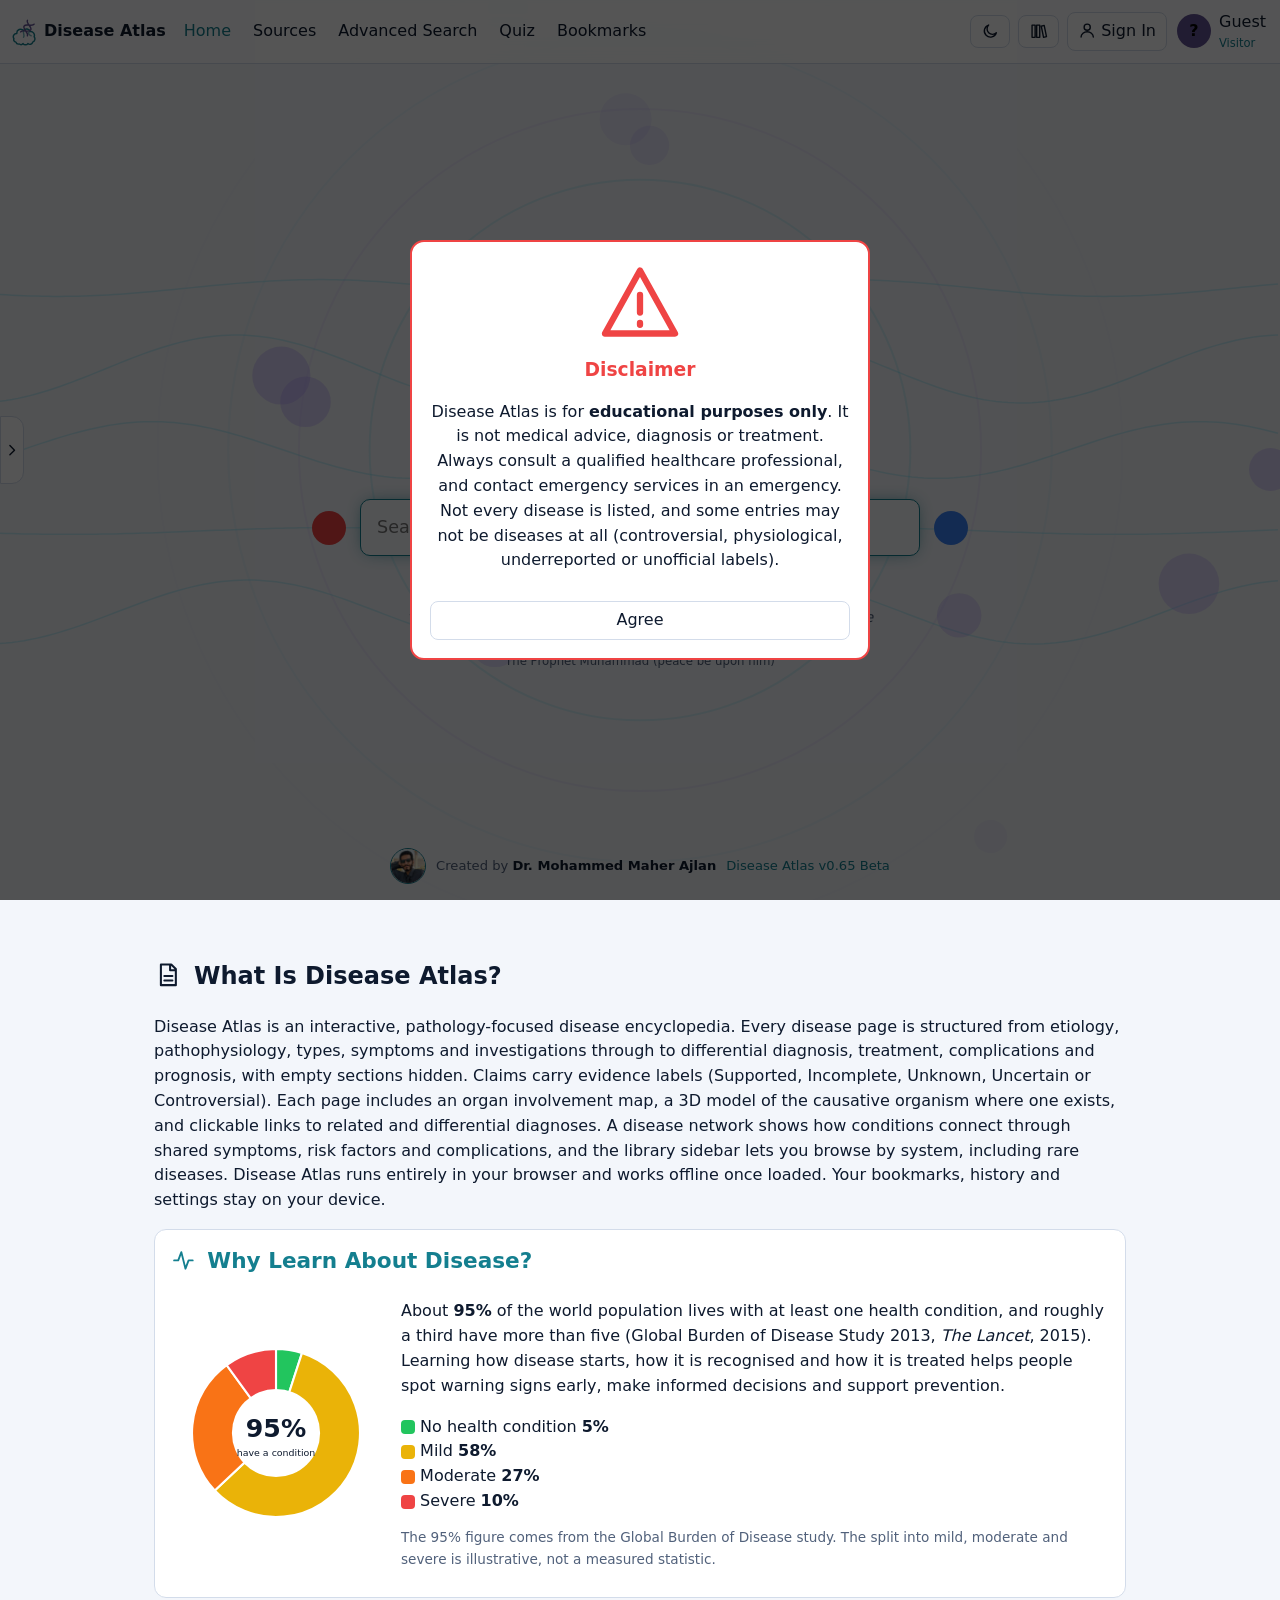
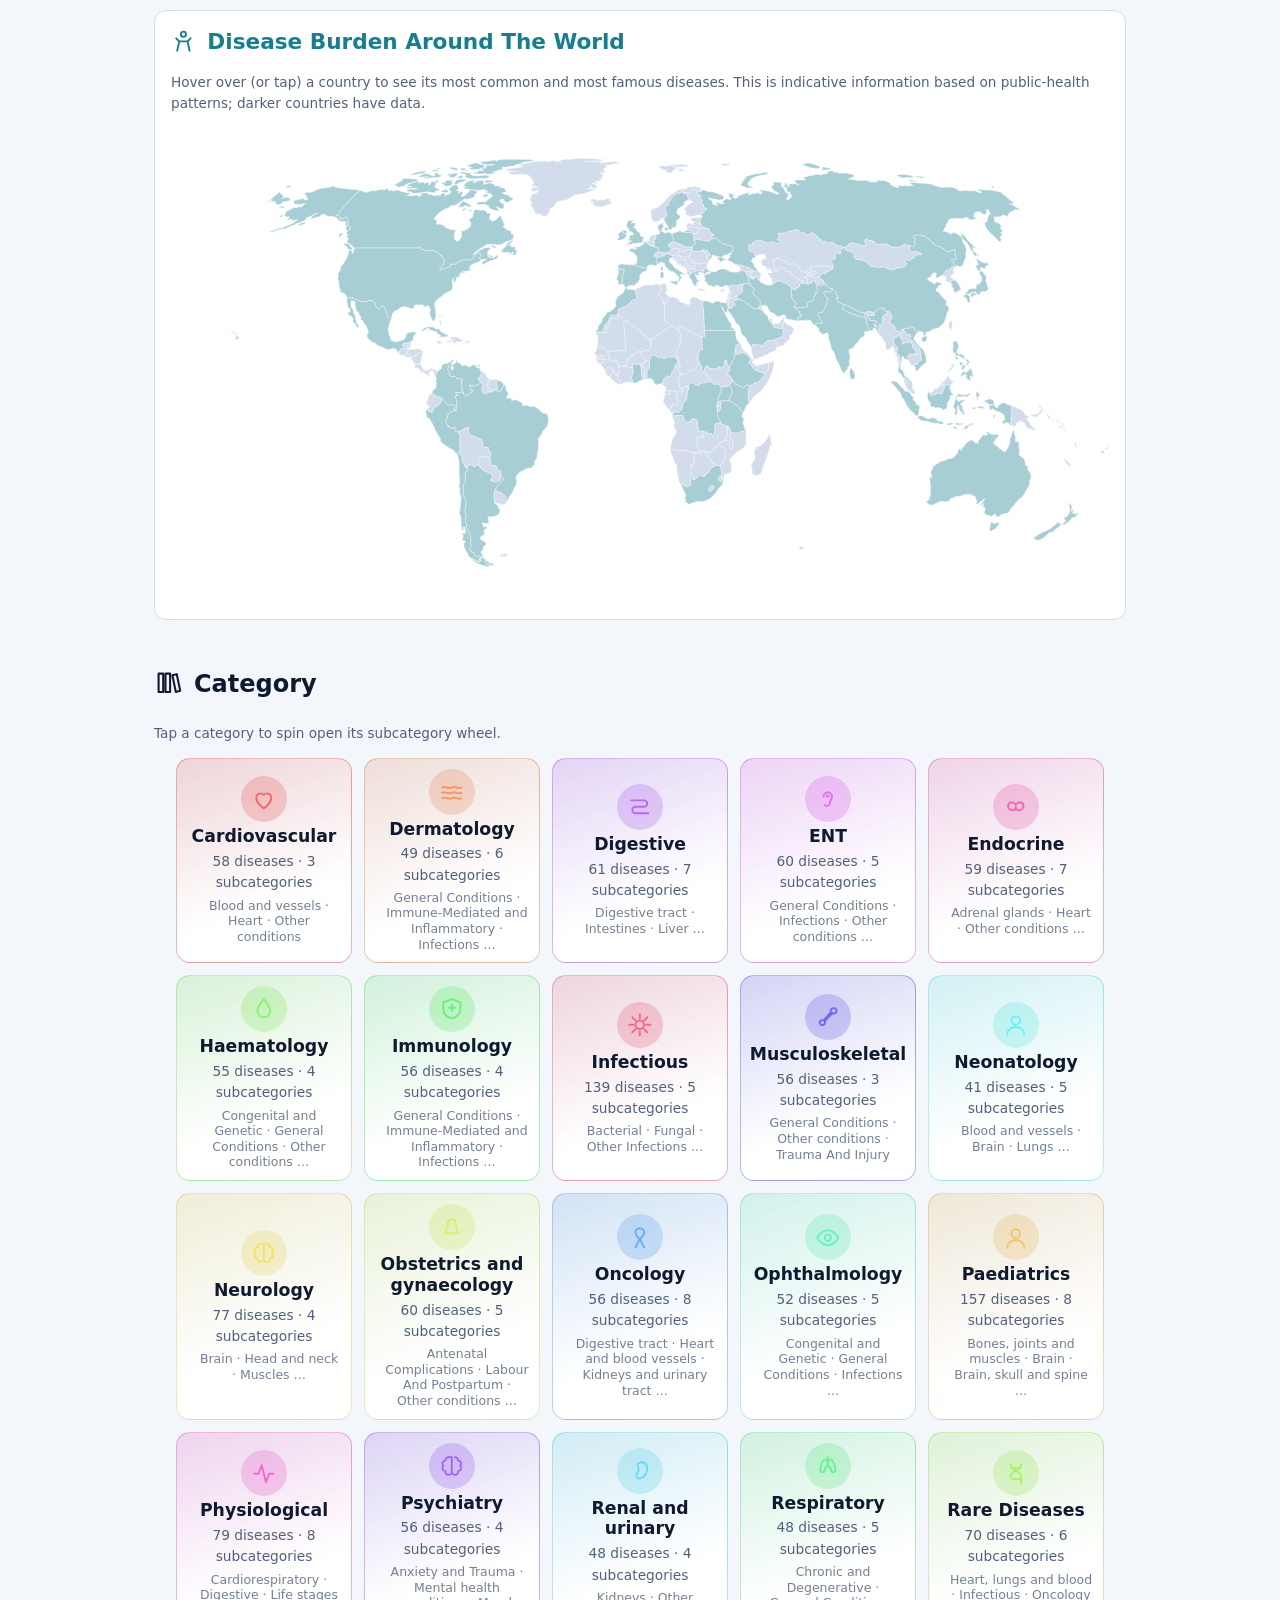
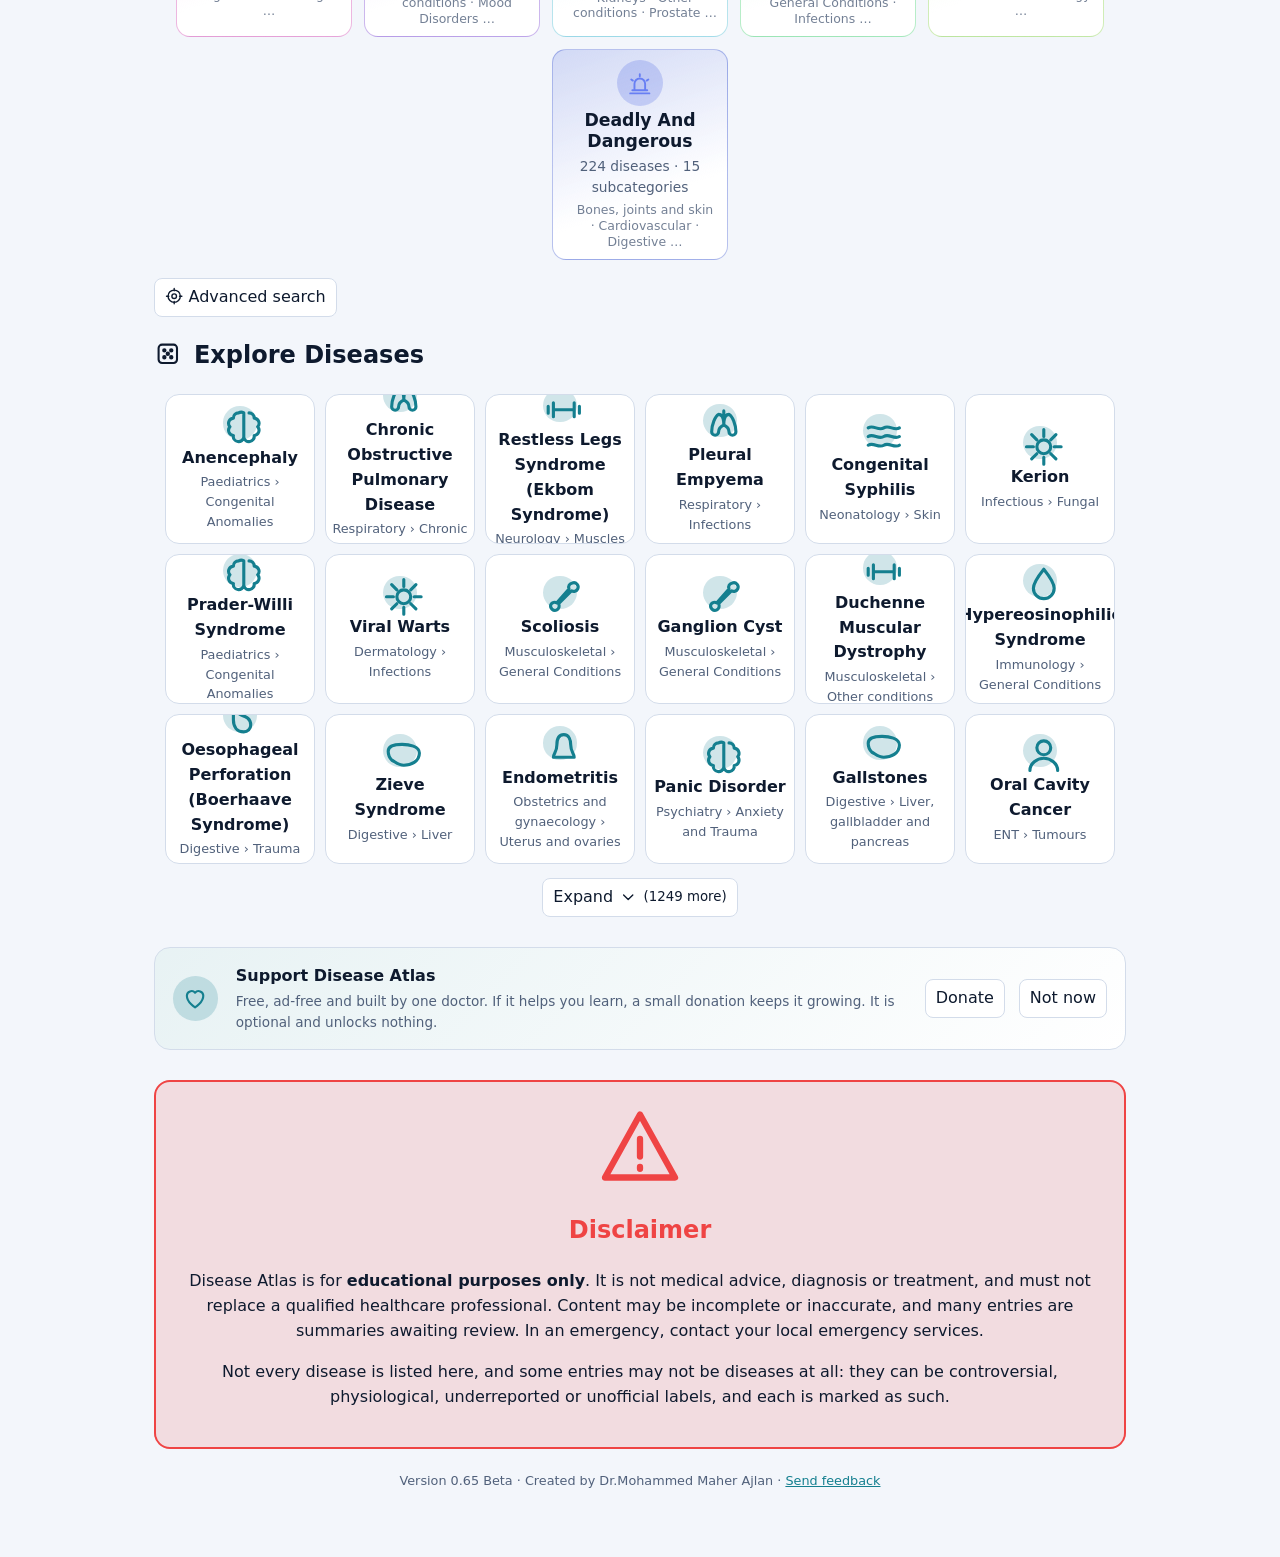
==== index.html @ 8c90c18e "Update fmt.Println message from 'Hello' to 'Goodbye'" ====
<!DOCTYPE html>
<html lang="en"><head><meta charset="utf-8">
<meta name="viewport" content="width=device-width, initial-scale=1, viewport-fit=cover">
<title>Disease Atlas</title><meta name="description" content="Disease Atlas: an interactive pathology encyclopedia with disease pages, investigations, differential diagnosis, treatment, severity ratings and organ maps. For educational purposes only."><meta name="theme-color" content="#070b14"><meta property="og:title" content="Disease Atlas"><meta property="og:description" content="Interactive medical disease encyclopedia for education."><link rel="icon" href="data:image/svg+xml,%3Csvg xmlns='http://www.w3.org/2000/svg' viewBox='0 0 64 64'%3E%3Crect width='64' height='64' rx='14' fill='%23070b14'/%3E%3Cpath d='M32 12c-8-6-18 0-16 10-8 4-6 16 2 18 2 8 12 10 14 2 2 8 12 6 14-2 8-2 10-14 2-18 2-10-8-16-16-10z' fill='none' stroke='%2322d3ee' stroke-width='3'/%3E%3C/svg%3E">
<style>
:root{--bg:#070b14;--pn:#0e1626;--bd:#1f2c45;--tx:#e6edf7;--mu:#8da0bd;--ac:#22d3ee;--ac2:#a78bfa;--s1:#ef4444;--s2:#3b82f6;box-sizing:border-box;padding-top:env(safe-area-inset-top,0px);padding-bottom:env(safe-area-inset-bottom,0px)}
*{box-sizing:border-box}html{font-size:100%;scroll-padding-top:70px}
body{margin:0;background:var(--bg);color:var(--tx);font-family:system-ui,-apple-system,Segoe UI,Roboto,sans-serif;line-height:1.55;min-height:100vh}
canvas#dna{position:fixed;inset:0;width:100%;height:100%;z-index:0;pointer-events:none}
.glow{position:fixed;top:0;bottom:0;width:50%;z-index:0;pointer-events:none;opacity:0;animation:sir 2s infinite}
.glow.l{left:0;background:radial-gradient(ellipse at 0% 50%,var(--s1),transparent 65%)}
.glow.r{right:0;background:radial-gradient(ellipse at 100% 50%,var(--s2),transparent 65%);animation-delay:-1s}
@keyframes sir{0%{opacity:.28}45%{opacity:.28}50%{opacity:0}95%{opacity:0}100%{opacity:.28}}
@keyframes lamp{0%,45%{opacity:1;box-shadow:0 0 18px 4px currentColor}50%,95%{opacity:.12;box-shadow:none}100%{opacity:1;box-shadow:0 0 18px 4px currentColor}}
header{position:sticky;top:0;z-index:20;display:flex;align-items:center;gap:8px;padding:8px 12px;background:#070b14cc;backdrop-filter:blur(10px);border-bottom:1px solid var(--bd)}
header .brand{font-weight:700;cursor:pointer;display:flex;gap:6px;align-items:center;white-space:nowrap}
nav{display:flex;gap:2px;flex:1;overflow-x:auto}
button,.btn{font:inherit;color:var(--tx);background:var(--pn);border:1px solid var(--bd);border-radius:8px;padding:6px 10px;cursor:pointer}
button:hover{border-color:var(--ac)}nav button{background:none;border:0}nav button.on{color:var(--ac)}
.prof{display:flex;align-items:center;gap:8px;cursor:pointer;background:none;border:0;text-align:left;padding:2px}
.av{width:34px;height:34px;border-radius:50%;background:var(--ac2);display:grid;place-items:center;font-weight:700;color:#000;flex:none}
.prof small{display:block;color:var(--ac);font-size:.72rem}
main{position:relative;z-index:1}
.hero{min-height:calc(100vh - 56px);display:flex;flex-direction:column;align-items:center;justify-content:center;padding:20px 12px}
.logo{width:84px;height:84px;color:var(--ac);filter:drop-shadow(0 0 10px var(--ac));animation:pulse 3s ease-in-out infinite}
@keyframes pulse{0%,100%{filter:drop-shadow(0 0 4px var(--ac));opacity:.75}50%{filter:drop-shadow(0 0 16px var(--ac));opacity:1}}
h1{font-size:clamp(2rem,6vw,3.4rem);margin:8px 0 22px;letter-spacing:.04em}
.row{display:grid;grid-template-columns:1fr minmax(0,560px) 1fr;width:100%;align-items:center}
.lamp{width:34px;height:34px;border-radius:50%;animation:lamp 2s infinite}
.lamp.a{color:var(--s1);background:var(--s1);justify-self:end;margin-right:14px}
.lamp.b{color:var(--s2);background:var(--s2);justify-self:start;margin-left:14px;animation-delay:-1s}
.sw{position:relative}
input,select,textarea{font:inherit;color:var(--tx);background:#0a1120;border:1px solid var(--bd);border-radius:10px;padding:10px 12px;width:100%}
#q{font-size:1.1rem;padding:14px 16px;border-color:var(--ac);box-shadow:0 0 18px -6px var(--ac)}
#res{position:absolute;left:0;right:0;top:100%;margin-top:6px;background:var(--pn);border:1px solid var(--bd);border-radius:10px;overflow:hidden;z-index:5}
#res div{padding:10px 14px;cursor:pointer;display:flex;justify-content:space-between;gap:8px}
#res div:hover,#res div.f{background:#16233a}#res small{color:var(--mu)}
.hint{color:var(--mu);margin-top:14px;font-size:.9rem}
section.wrap,.page{max-width:1000px;margin:0 auto;padding:30px 14px 60px}
.cards{display:grid;grid-template-columns:repeat(auto-fit,minmax(230px,1fr));gap:14px;margin-bottom:34px}
.card{background:var(--pn);border:1px solid var(--bd);border-radius:14px;padding:16px;opacity:0;transform:translateY(28px);transition:opacity .6s,transform .6s}
.card.in{opacity:1;transform:none}.card h3{font-size:1.15rem;margin:0 0 6px;color:var(--ac)}
.card.dz{cursor:pointer}.card.dz:hover{border-color:var(--ac)}
.badge{display:inline-block;font-size:.72rem;padding:1px 8px;border-radius:99px;border:1px solid;vertical-align:middle;margin-left:6px;white-space:nowrap}
.Supported{color:#4ade80}.Incomplete{color:#fbbf24}.Unknown{color:#94a3b8}.Uncertain{color:#fb923c}.Controversial{color:#f87171}
.sec{background:var(--pn);border:1px solid var(--bd);border-radius:12px;padding:14px 16px;margin:12px 0}
.sec h2{font-size:1.35rem;margin:0 0 6px;color:var(--ac)}.sec ul{margin:4px 0;padding-left:20px}
.role{font-size:.72rem;background:var(--ac);color:#000;border-radius:6px;padding:1px 7px;margin-left:6px}
.inv{display:flex;justify-content:space-between;gap:10px;align-items:flex-start;border:1px solid var(--bd);border-radius:10px;padding:10px;margin:8px 0}.inv p{margin:6px 0 0}.inv summary{cursor:pointer;font-weight:600}
.tabs{display:flex;gap:6px;flex-wrap:wrap;margin:10px 0}
.leg span{margin-right:12px;font-size:.85rem}
.drawer{position:fixed;top:56px;left:0;bottom:0;width:min(330px,88vw);background:var(--pn);border-right:1px solid var(--bd);z-index:40;transform:translateX(-105%);transition:transform .3s;padding:14px;overflow:auto}#dt{position:fixed;top:50%;left:0;transform:translateY(-50%);width:24px;height:68px;padding:0;border-radius:0 12px 12px 0;z-index:41;transition:left .3s;display:grid;place-items:center}#dr.open+#dt{left:min(330px,88vw)}#dr.open+#dt svg{transform:rotate(180deg)}#dr summary{cursor:pointer;padding:7px 0;font-weight:600}#ll details{border-bottom:1px solid var(--bd)}.ic{width:1.15em;height:1.15em;vertical-align:-.2em;flex:none}.ic.fill{fill:currentColor}.di .ic{width:1.1em;height:1.1em;vertical-align:middle;color:var(--ac)}#dice,#mb,#hb,#dice2{display:inline-flex;align-items:center;gap:6px}h2 .ic,.tabs .ic{margin-right:4px}
.drawer.open{transform:none}.drawer .it{padding:9px;border-bottom:1px solid var(--bd);cursor:pointer}.drawer .it:hover{color:var(--ac)}
.menu{position:fixed;right:10px;top:56px;width:min(290px,92vw);background:var(--pn);border:1px solid var(--bd);border-radius:12px;padding:12px;z-index:45;display:none}
.menu.open{display:block}.menu button{display:block;width:100%;text-align:left;margin:4px 0}
.modal{position:fixed;inset:0;background:#000a;z-index:60;display:none;place-items:center;padding:14px}.modal.open{display:grid}
.modal>div{background:var(--pn);border:1px solid var(--bd);border-radius:14px;padding:18px;max-width:460px;width:100%;max-height:90vh;overflow:auto}
label{display:block;margin:10px 0 4px;color:var(--mu);font-size:.9rem}
.node{cursor:pointer}.node text{fill:var(--tx);font-size:10px;text-anchor:middle}
.organ{fill:#16233a;stroke:var(--ac);stroke-width:2;cursor:pointer;transition:.2s}.organ:hover,.organ.sel{fill:var(--ac);fill-opacity:.55}
.note{color:var(--mu);font-size:.85rem}.di{display:inline-grid;place-items:center;width:1.75em;height:1.75em;border-radius:50%;background:color-mix(in srgb,var(--ac) 20%,transparent);font-size:.95em;margin-right:4px;vertical-align:middle}.tabs button.on{border-color:var(--ac);color:var(--ac)}.sv{display:flex;gap:3px;margin-top:10px}.sv i{flex:1;height:10px;border-radius:5px;transition:.3s}.eb{display:inline-flex;gap:6px;align-items:center;padding:6px 12px;border-radius:99px;font-weight:700;white-space:nowrap;margin-top:14px}.eb.E{background:#ef444433;color:#ef4444;border:1px solid #ef4444;animation:wpulse 2s ease-in-out infinite}.eb.U{background:#f9731633;color:#f97316;border:1px solid #f97316}#sevg{position:fixed;top:0;right:0;bottom:0;width:30%;z-index:0;pointer-events:none;display:none;animation:sevp 3s ease-in-out infinite}@keyframes sevp{0%,100%{opacity:.14}50%{opacity:.4}}.rv{opacity:0;transform:translateY(28px);transition:opacity .7s,transform .7s}.rv.in{opacity:1;transform:none}.pie{display:flex;gap:20px;align-items:center;flex-wrap:wrap}.pie>div{flex:1;min-width:240px}#wsvg{width:100%;height:auto}#wsvg path{fill:var(--bd);stroke:var(--bg);stroke-width:.5;transition:fill .2s}#wsvg path.hd{fill:color-mix(in srgb,var(--ac) 38%,var(--pn))}#wsvg path:hover{fill:var(--ac)}.tip{position:fixed;display:none;z-index:70;background:var(--pn);border:1px solid var(--ac);border-radius:10px;padding:8px 12px;max-width:270px;pointer-events:none;font-size:.85rem}.sx{margin:6px 0 0 auto;max-width:380px;text-align:right}.sxl{font-size:.85rem;margin-bottom:5px}.sxl span{color:var(--mu)}.sxb{display:flex;height:10px;border-radius:5px;overflow:hidden;box-shadow:0 0 14px #f472b6,0 0 14px #38bdf8;animation:sxg 3s ease-in-out infinite}.sxb i{display:block;height:100%}@keyframes sxg{50%{box-shadow:0 0 24px #f472b6,0 0 24px #38bdf8}}.thd{position:relative}.thd #thb{display:flex;width:100%;gap:8px;align-items:center;justify-content:space-between}.thl{position:absolute;left:0;right:0;top:100%;max-height:230px;overflow:auto;background:var(--pn);border:1px solid var(--bd);border-radius:10px;z-index:5;margin-top:4px}.thl button{display:flex;gap:8px;align-items:center;width:100%;border:0;border-radius:0;text-align:left}.sw2{width:36px;height:16px;border-radius:8px;flex:none;display:inline-block}.vg>div{min-width:0}@media(max-width:560px){.page .vg{grid-template-columns:1fr}.page .hmw{max-width:210px;margin:0 auto}.page .tw{grid-template-columns:1fr}}@keyframes pagein{from{opacity:0;transform:translateY(18px)}to{opacity:1;transform:none}}#app>*{animation:pagein .45s ease backwards}.page>.sec{animation:pagein .5s ease backwards}.menu.open{animation:pop .3s ease}.thl:not([hidden]){animation:pop .25s ease}.tip{animation:fadein .15s}button{transition:transform .15s,border-color .2s,background .2s,box-shadow .2s}button:active{transform:scale(.95)}.card.in:hover{transform:translateY(-4px);box-shadow:0 8px 24px -12px var(--ac)}.sec{transition:box-shadow .3s,border-color .3s}.sec:hover{border-color:color-mix(in srgb,var(--ac) 45%,var(--bd))}.drawer .it{transition:padding-left .2s,color .2s}.drawer .it:hover{padding-left:16px}h1,h2,h3,h4,summary,.sq b,.card h3,.dd b,.inv b,.it,nav button,.role,.badge,.eb,.srcg b{text-transform:capitalize}.sq .di{width:4.4rem;height:4.4rem;margin:0 0 8px}.sq .di .ic{width:2.6rem;height:2.6rem}.sxw{display:flex;align-items:center;gap:8px}.sxw .sxb{flex:1}.sxw svg{width:1.7em;height:1.7em;flex:none}.sxw .mi{color:#38bdf8;filter:drop-shadow(0 0 6px #38bdf8);animation:sxi 3s ease-in-out infinite}.sxw .fi{color:#f472b6;filter:drop-shadow(0 0 6px #f472b6);animation:sxi 3s ease-in-out infinite}@keyframes sxi{50%{filter:drop-shadow(0 0 13px currentColor)}}html.rm .sxw svg{filter:drop-shadow(0 0 10px currentColor)!important}.srcg{display:grid;grid-template-columns:repeat(auto-fill,minmax(170px,1fr));gap:12px;margin:14px 0}.srcg a{aspect-ratio:1;display:flex;flex-direction:column;align-items:center;justify-content:center;text-align:center;gap:6px;color:var(--tx);text-decoration:none;padding:10px}.srcg small{color:var(--mu);font-size:.72rem}.bd{display:grid;place-items:center;min-width:64px;height:64px;padding:0 8px;border-radius:16px;color:#fff;font-weight:800;font-size:1.05rem;letter-spacing:.02em}.sub{margin-left:10px}.vg .oc{margin:6px 0}.Underreported{color:#2dd4bf}.Unofficial{color:#3b82f6}.Disputed{color:#fb923c}.tw{display:grid;grid-template-columns:repeat(auto-fit,minmax(170px,1fr));gap:10px}.tw .oc{max-width:none}.hmw{position:relative}.hmw.unk svg{opacity:.3;filter:grayscale(1)}.qm{position:absolute;inset:0;display:grid;place-items:center;font-size:5rem;font-weight:800;color:var(--mu);pointer-events:none}.qm.sm{font-size:2.4rem}.dm{position:relative;margin-top:10px}.dm svg{width:100%;height:auto;display:block}.dm path{fill:var(--bd);stroke:var(--bg);stroke-width:.5}.dm path.hl{fill:color-mix(in srgb,var(--ac) 55%,var(--pn))}.dm.off{pointer-events:none}.dm.off svg{opacity:.3;filter:grayscale(1)}.ow{position:relative;width:170px;height:170px;flex:none}.pie.dim svg{opacity:.5;filter:grayscale(1)}.sw3{display:inline-block;width:14px;height:14px;border-radius:4px;vertical-align:middle}.cy{display:flex;flex-wrap:wrap;gap:8px;align-items:center}.cs{display:flex;gap:8px;align-items:flex-start;border:1px solid var(--bd);border-radius:10px;padding:8px 10px;max-width:230px;font-size:.88rem}.cn{background:var(--ac);color:#000;border-radius:50%;width:22px;height:22px;display:grid;place-items:center;font-weight:700;flex:none;font-size:.8rem}.ca{color:var(--ac)}.gnote{display:flex;gap:10px;align-items:flex-start;border:1px solid currentColor;border-radius:12px;padding:10px 12px;margin:10px 0}.gnote div{color:var(--tx)}.gnote .ic{width:1.6em;height:1.6em;flex:none}.o3 .seg{display:flex;gap:6px;margin:8px 0}.o3 .seg button{flex:1;display:flex;align-items:center;justify-content:center;gap:6px;padding:8px 6px;font-size:.85rem;background:var(--pn);color:var(--mu);border:1px solid var(--bd);border-radius:10px;cursor:pointer}.o3 .seg button svg{width:1.1em;height:1.1em}.o3 .seg button.on{color:var(--ac);border-color:var(--ac)}.o3 canvas{display:block;width:100%;max-width:440px;height:auto;margin:6px auto!important;transition:opacity .18s;cursor:grab;touch-action:pan-y}.o3 canvas.fd{opacity:0}.cg{display:grid;grid-template-columns:repeat(auto-fill,minmax(130px,1fr));gap:10px;margin:10px 0 18px}.cgs{display:flex;flex-direction:column;align-items:center;justify-content:center;gap:4px;aspect-ratio:1;text-align:center;padding:10px;border-radius:14px;background:var(--pn);border:1px solid var(--bd);color:var(--tx);cursor:pointer;transition:transform .2s,border-color .2s}.cgs:hover{border-color:var(--ac);transform:translateY(-2px)}.cgs svg{width:2rem;height:2rem;color:var(--ac)}.cgs b{font-size:.9rem;line-height:1.2}.cgs small{color:var(--mu)}#wh{position:fixed;inset:0;z-index:70;display:none;place-items:center;background:#000c;backdrop-filter:blur(3px);overflow:hidden}#wh.on{display:grid}.whb{position:relative;flex:none}.whc{position:absolute;left:50%;top:50%;width:124px;height:124px;margin:-62px;border-radius:50%;display:flex;flex-direction:column;align-items:center;justify-content:center;text-align:center;background:var(--pn);border:2px solid var(--ac);box-shadow:0 0 24px -6px var(--ac);z-index:2;cursor:pointer;font-size:.78rem;padding:6px}.whc svg{width:1.6rem;height:1.6rem;color:var(--ac)}.whi{position:absolute;left:50%;top:50%;width:92px;margin:-19px 0 0 -46px;padding:5px 6px;border-radius:99px;font-size:.7rem;line-height:1.15;text-align:center;background:var(--pn);border:1px solid var(--bd);color:var(--tx);cursor:pointer;transition:transform .45s cubic-bezier(.2,.9,.3,1.2),opacity .3s;opacity:0}.whi:hover{border-color:var(--ac);color:var(--ac)}.whi small{display:block;color:var(--mu)}.whx{position:absolute;right:14px;top:14px;z-index:3}.adv details{background:var(--pn);border:1px solid var(--bd);border-radius:12px;padding:10px 14px;margin:8px 0}.adv summary{cursor:pointer;font-weight:600;color:var(--ac)}.afc{display:inline-flex;align-items:center;gap:4px;margin:3px 4px 3px 0;padding:3px 10px;border-radius:99px;border:1px solid var(--bd);background:#0a1120;color:var(--tx);font-size:.82rem;cursor:pointer;text-transform:capitalize}.afc.on{border-color:var(--ac);color:var(--ac);background:color-mix(in srgb,var(--ac) 14%,transparent)}.advg{display:grid;grid-template-columns:repeat(auto-fit,minmax(250px,1fr));gap:12px}.atk{position:relative}.atsg{position:absolute;left:0;right:0;top:calc(100% - 4px);z-index:9;background:var(--pn);border:1px solid var(--bd);border-radius:10px;max-height:220px;overflow:auto;display:none}.atsg div{padding:7px 12px;cursor:pointer;font-size:.88rem;text-transform:capitalize}.atsg div:hover{background:#16233a}.apkw{display:flex;gap:12px;flex-wrap:wrap;align-items:flex-start}.apkw svg.apk{width:190px;max-width:46%;flex:none}.apko{cursor:pointer;fill:#6d86b314;stroke:var(--ac2);stroke-opacity:.4;stroke-width:1;transition:.15s}.apko *{fill:inherit;stroke:inherit;stroke-opacity:inherit;stroke-width:inherit;stroke-dasharray:none}.apko .l{fill:none;stroke-width:5}.apko:hover{stroke-opacity:1;fill:#22d3ee33}.apko.on{fill:var(--ac);fill-opacity:.55;stroke:var(--ac);stroke-opacity:1}.aol{max-height:200px;overflow:auto}#advw{width:100%;height:auto}#advw path{fill:#16233a;stroke:var(--bd);stroke-width:.4;cursor:pointer}#advw path:hover{fill:#2c4467}#advw path.on{fill:var(--ac);fill-opacity:.85}.adv .rng{display:flex;gap:10px;align-items:center}.adv .rng input{width:auto;flex:1;padding:0}label.tg{display:flex;gap:8px;align-items:center;color:var(--tx)}.qz{max-width:720px;margin:0 auto}.qo{display:block;width:100%;text-align:left;margin:8px 0;padding:12px 14px;border-radius:12px;border:1px solid var(--bd);background:var(--pn);color:var(--tx);cursor:pointer;font-size:.95rem}.qo:hover:not(:disabled){border-color:var(--ac)}.qo.ok{border-color:#22c55e;background:#22c55e22}.qo.no{border-color:#ef4444;background:#ef444422}.qo.sel{border-color:var(--ac)}.qbar{height:6px;border-radius:99px;background:var(--bd);overflow:hidden;margin:8px 0}.qbar i{display:block;height:100%;background:linear-gradient(90deg,var(--ac),var(--ac2));transition:width .3s}.xpb{padding:12px 14px;border:1px solid var(--bd);border-radius:12px;background:var(--pn);margin:10px 0}.don{display:flex;gap:14px;align-items:center;flex-wrap:wrap;padding:16px 18px;margin:22px 0;border-radius:16px;border:1px solid var(--bd);background:linear-gradient(135deg,color-mix(in srgb,var(--ac) 10%,var(--pn)),var(--pn))}.lb table{width:100%;border-collapse:collapse}.lb td,.lb th{padding:8px 10px;border-bottom:1px solid var(--bd);text-align:left}.lb tr.me{background:color-mix(in srgb,var(--ac) 14%,transparent)}.qgrid{display:grid;grid-template-columns:repeat(auto-fit,minmax(150px,1fr));gap:10px;margin:10px 0}.qgrid div{padding:12px;border:1px solid var(--bd);border-radius:12px;background:var(--pn);text-align:center}.qgrid b{display:block;font-size:1.4rem;color:var(--ac)}nav button{white-space:nowrap}.dgw{display:flex;flex-wrap:wrap;gap:16px;align-items:center}.dgm{width:100%;max-width:300px;height:auto;flex:none;margin:0 auto}.dgm:not(.real) path,.dgm:not(.real) ellipse,.dgm:not(.real) circle{fill:color-mix(in srgb,var(--ac) 12%,transparent);stroke:var(--ac);stroke-width:1.3;stroke-linejoin:round;stroke-linecap:round}.dgm .f,.dgm .vs,.dgm .cr,.dgm .l{fill:none}.dgm .vs{stroke-width:9;opacity:.85}.dgm .cr{stroke:#fbbf24;stroke-width:2}.dgm .l{stroke-width:3.2}.dgm .in{fill:color-mix(in srgb,var(--ac2) 22%,transparent);stroke:var(--ac2)}.dgm .bgp{fill:none;stroke:var(--bd);stroke-width:1}.dgm:not(.real) .hl path,.dgm:not(.real) .hl ellipse,.dgm:not(.real) .hl circle{fill:#ef444466;stroke:#ef4444;stroke-width:1.8}.dgm:not(.real) .hl .f,.dgm:not(.real) .hl .vs,.dgm:not(.real) .hl .cr,.dgm:not(.real) .hl .l{fill:none;stroke:#ef4444}.dgm .hl .vs{stroke-width:9}.dgm .hl .cr{stroke-width:2.6}.dgm .hl .l{stroke-width:3.6}.o3g{display:flex;flex-wrap:wrap;gap:14px;align-items:flex-start}.o3o{flex:1 1 260px;min-width:0}.o3h{flex:0 1 250px;margin:0 auto}.o3h h3,.o3o h3{margin:8px 0 4px;font-size:1rem}.h2{width:100%;max-width:280px;height:auto;display:block;margin:6px auto}.h2 path,.h2 ellipse,.h2 circle{fill:color-mix(in srgb,var(--ac) 16%,transparent);stroke:var(--ac);stroke-width:1.5;stroke-linejoin:round;stroke-linecap:round}.h2 .a{fill:color-mix(in srgb,var(--ac2) 28%,transparent);stroke:var(--ac2)}.h2 .f{fill:none}.h2 .d{fill:var(--ac2);stroke:none}.pkh{display:none}.apkw>div:first-child{flex:none;max-width:46%}.apkw>div:first-child svg.apk{max-width:100%}.asel{margin-top:4px}.gnote.Controversial{color:#fb923c}.gnote.Underreported{color:#2dd4bf}.gnote.Unofficial{color:#3b82f6}.gnote.Physiological{color:#4ade80}.gdr{display:flex;gap:8px}.gdr button{flex:1;display:flex;flex-direction:column;align-items:center;gap:4px;padding:10px 4px;font-size:.78rem}.gdr button svg{width:2rem;height:2rem}.gdr button.on{border-color:var(--ac);box-shadow:0 0 12px -2px var(--ac);color:var(--ac)}.gdr button:first-child.on{color:#38bdf8;border-color:#38bdf8}.gdr button:nth-child(2).on{color:#f472b6;border-color:#f472b6}.gbtn{display:flex;gap:10px;align-items:center;justify-content:center;width:100%;background:var(--pn);color:var(--tx);border:1px solid var(--bd);font-weight:600;margin-bottom:6px}html[data-mode=light] .gbtn{background:#fff;color:#1f1f1f;border-color:#dadce0}.or{display:flex;align-items:center;gap:8px;color:var(--mu);margin:10px 0;font-size:.8rem}.or:before,.or:after{content:'';flex:1;border-top:1px solid var(--bd)}.srcg .bd{display:flex;flex-direction:column;align-items:center;justify-content:center;gap:2px;width:78px;height:78px}.bd svg{width:32px;height:32px}.bd small{color:#fff!important;font-size:.6rem!important;letter-spacing:.04em}#msi label .ic,#msu label .ic,#mset label .ic{margin-right:4px}#menu button .ic{margin-right:6px}input[type=checkbox]{-webkit-appearance:none;appearance:none;width:44px!important;height:24px;padding:0!important;border-radius:99px;background:var(--bd);border:1px solid var(--bd);position:relative;cursor:pointer;flex:none;transition:background .2s}input[type=checkbox]::after{content:'';position:absolute;top:2px;left:2px;width:18px;height:18px;border-radius:50%;background:var(--tx);transition:transform .2s}input[type=checkbox]:checked{background:var(--ac)}input[type=checkbox]:checked::after{transform:translateX(20px);background:#000}.glow{display:none}body.siren .glow{display:block}#fx{position:fixed;inset:0;width:100%;height:100%;pointer-events:none;z-index:200}.qt{max-width:520px;text-align:center;color:var(--mu);font-style:italic;font-size:.88rem;margin:14px auto 0;padding:0 12px}.qt small{display:block;font-style:normal;margin-top:2px}.ft{text-align:center;color:var(--mu);font-size:.8rem;margin:22px 0 6px}#thb svg:last-child{transform:rotate(90deg)}@media(min-width:900px){main{transition:margin-left .3s}#dr.open~main{margin-left:min(330px,88vw)}}@media(max-width:620px){header{flex-wrap:wrap;gap:6px}header .brand span{display:none}nav{order:5;flex-basis:100%;justify-content:space-around}#sib{white-space:nowrap;padding:6px 8px;font-size:.9rem}.page h1{font-size:1.6rem!important}h1 .di{font-size:.55em}.drawer{top:0;padding-top:14px;z-index:45}.menu{top:100px}.hero{min-height:calc(100vh - 100px)}}.dov{position:fixed;inset:0;z-index:90;display:none;place-items:center;background:rgba(7,11,20,.6);backdrop-filter:blur(4px)}.dov.on{display:grid;animation:fadein .1s}.dov svg{width:130px;height:130px;color:var(--ac);filter:drop-shadow(0 0 18px var(--ac));animation:droll .45s ease-in-out}@keyframes droll{0%{transform:rotate(0) scale(.35);opacity:0}60%{transform:rotate(540deg) scale(1.15);opacity:1}100%{transform:rotate(720deg) scale(1)}}.ldr{width:34px;height:34px;border:4px solid var(--bd);border-top-color:var(--ac);border-radius:50%;animation:spin .6s linear infinite;margin:16px auto 0}@keyframes spin{to{transform:rotate(360deg)}}.sq{display:grid;grid-template-columns:repeat(auto-fill,minmax(150px,1fr));gap:12px;max-width:1000px;margin:14px auto}.sq .card{aspect-ratio:1;display:flex;flex-direction:column;align-items:center;justify-content:center;text-align:center;padding:6px;overflow:hidden;gap:2px}.sq .di{width:2.2em;height:2.2em;margin:0 0 4px}.sq b{font-size:clamp(.7rem,2.6vw,1rem)}.sq small{color:var(--mu);font-size:clamp(.6rem,2vw,.8rem)}.ex{display:flex;align-items:center;gap:6px;margin:6px auto 30px}.ex .ic{transform:rotate(90deg)}.warn{border:2px solid #ef4444;background:#ef444424;border-radius:16px;padding:22px;text-align:center;margin-top:30px;opacity:0;transform:translateY(28px);transition:opacity .7s,transform .7s}.warn.in{opacity:1;transform:none}@keyframes pop{from{opacity:0;transform:translateY(28px)}to{opacity:1;transform:none}}@keyframes fadein{from{opacity:0}to{opacity:1}}.modal.open{animation:fadein .35s}.modal.open>div{animation:pop .5s ease}.warn h2,#mw h3{color:#ef4444}svg.ic.wl{width:84px;height:84px;color:#ef4444;animation:wpulse 3s ease-in-out infinite}@keyframes wpulse{0%,100%{filter:drop-shadow(0 0 4px #ef4444);opacity:.75}50%{filter:drop-shadow(0 0 18px #ef4444);opacity:1}}#mw>div{border:2px solid #ef4444;text-align:center}.ico{flex:none;width:54px;height:54px;color:var(--ac);padding:4px;border:1px solid var(--bd);border-radius:10px}.tg{display:grid;grid-template-columns:repeat(auto-fit,minmax(200px,1fr));gap:10px}.tc{display:flex;justify-content:space-between;align-items:flex-start;gap:10px;border:1px solid var(--bd);border-radius:10px;padding:10px}.tc .ico{margin:0}.dd{display:flex;justify-content:space-between;align-items:flex-start;gap:10px;border:1px solid var(--bd);border-radius:10px;padding:10px;margin:8px 0}.vg{display:grid;grid-template-columns:minmax(120px,190px) 1fr;gap:16px;align-items:center}.hm{width:100%}.hm .bo{fill:none;stroke:var(--bd);stroke-width:2}.hm .p1>*{fill:var(--ac);fill-opacity:.55;stroke:var(--ac);animation:pl2 2s infinite}.hm .s2>*{fill:none;stroke:var(--ac2);stroke-dasharray:3 2;stroke-width:2}.hm .p1>.l,.hm .s2>.l{fill:none;stroke-width:3.5}@keyframes pl2{50%{fill-opacity:.2}}.oc{width:100%;max-width:320px;display:block;margin:auto;touch-action:pan-y;cursor:grab;border:1px solid var(--bd);border-radius:12px}
@media(max-width:560px){.lamp{width:20px;height:20px}.lamp.a{margin-right:6px}.lamp.b{margin-left:6px}.prof span.nm{display:none}.row{grid-template-columns:26px minmax(0,1fr) 26px}.lamp{justify-self:center!important;margin:0!important}}
html[data-mode=light]{--bg:#f3f6fb;--pn:#ffffff;--bd:#d3dcea;--tx:#0e1a2e;--mu:#51617b;color-scheme:light}html[data-mode=light] header{background:#ffffffd9}html[data-mode=light] input,html[data-mode=light] select,html[data-mode=light] textarea{background:#f7f9fd}html[data-mode=light] .organ{fill:#e1eaf7}html[data-mode=light] #res div:hover,html[data-mode=light] #res div.f{background:#e6eefb}html[data-mode=light] .glow{filter:saturate(.9)}html.rm *{animation:none!important;transition:none!important}html.rm .glow{opacity:.22!important}html.rm .lamp{opacity:1!important;box-shadow:0 0 18px 4px currentColor!important}html.rm svg.logo{filter:drop-shadow(0 0 12px var(--ac))!important;opacity:1!important}html.rm svg.ic.wl{filter:drop-shadow(0 0 12px #ef4444)!important;opacity:1!important}html.rm #sevg{opacity:.3!important}html.rm .eb.E{box-shadow:0 0 12px #ef4444}html.rm .sxb{box-shadow:0 0 18px #f472b6,0 0 18px #38bdf8!important}html.rm .hm .p1>*{fill-opacity:.55!important}@media(prefers-reduced-motion:reduce){.card{transition:none}}

.o3box{position:relative;max-width:440px;margin:6px auto}.o3box canvas{margin:0!important;max-width:100%}.hmini{position:absolute;right:6px;bottom:6px;width:86px;padding:3px 4px 2px;border:1px solid var(--bd);border-radius:12px;background:#0e1626e8;transform-origin:100% 100%;transition:transform .25s ease;cursor:pointer;z-index:3;text-align:center}.hmini .h2{margin:0;max-width:100%}.hmini small{display:block;font-size:.5rem;line-height:1.1;color:var(--mu)}.hmini:hover,.hmini.big{transform:scale(2.5);z-index:6;border-color:var(--ac)}.hrow{display:flex;gap:6px;flex-wrap:wrap;justify-content:center;margin:6px 0}.hth{width:58px;padding:2px;border-radius:10px}.hth .h2{margin:0;max-width:100%}.hth.on{border-color:var(--ac)}.hbig{max-width:260px;margin:0 auto}
.modal label svg,.modal h3 svg{width:1.1em;height:1.1em;color:var(--ac);flex:none;vertical-align:-.15em}
.cg{grid-template-columns:repeat(auto-fill,minmax(160px,1fr));gap:12px}.cgs{aspect-ratio:auto;min-height:158px;position:relative;overflow:hidden;background:linear-gradient(160deg,hsl(var(--h) 70% 55% / .18),var(--pn) 68%);border-color:hsl(var(--h) 60% 50% / .35)}.cgs .ci,.cph .ci{width:46px;height:46px;border-radius:50%;display:grid;place-items:center;background:hsl(var(--h) 70% 55% / .22);flex:none}.cgs .ci svg,.cph .ci svg{width:1.6rem;height:1.6rem;color:hsl(var(--h) 85% 68%)}.cgs:hover{border-color:hsl(var(--h) 80% 60%);box-shadow:0 10px 26px -12px hsl(var(--h) 80% 55%)}.cgs small.sub{font-size:.68rem;opacity:.7;line-height:1.25}
.cph{display:flex;gap:14px;align-items:center;flex-wrap:wrap;padding:16px 18px;margin:12px 0;border-radius:16px;border:1px solid hsl(var(--h) 60% 50% / .4);background:linear-gradient(135deg,hsl(var(--h) 70% 55% / .2),var(--pn) 70%)}.cph h2{margin:0}.cph>div{flex:1;min-width:160px}
.whs{position:relative;width:min(94vw,86vh,600px);aspect-ratio:1;flex:none}.wsvg{width:100%;height:100%;overflow:visible}.wspin{animation:wspin .6s cubic-bezier(.2,.9,.3,1) both}@keyframes wspin{from{transform:rotate(-70deg) scale(.55);opacity:0}to{transform:none;opacity:1}}.wseg path{fill:hsl(var(--sh) 65% 50% / .24);stroke:hsl(var(--sh) 70% 60% / .6);stroke-width:1;cursor:pointer;transition:fill .15s,stroke-width .15s}.wseg:hover path{fill:hsl(var(--sh) 80% 55% / .55);stroke-width:2.2}.wseg text{fill:var(--tx);font-size:9.5px;pointer-events:none}.wseg .wc{fill:var(--mu);font-size:8px}.whh{position:absolute;left:50%;top:50%;transform:translate(-50%,-50%);width:27%;aspect-ratio:1;border-radius:50%;display:flex;flex-direction:column;align-items:center;justify-content:center;text-align:center;padding:6px;background:var(--pn);border:2px solid hsl(var(--h) 80% 60%);box-shadow:0 0 28px -6px hsl(var(--h) 80% 55%);cursor:pointer;z-index:2}.whh .hi svg{width:1.7rem;height:1.7rem;color:hsl(var(--h) 85% 68%)}.whh .ht{font-size:.78rem;line-height:1.15}.whh .hs{color:var(--mu);font-size:.66rem}

/* v0.52 sidebar */
#lf{display:flex;gap:6px;flex-wrap:wrap;margin:0 0 10px}#lf button{display:inline-flex;gap:5px;align-items:center;padding:4px 10px;border-radius:99px;font-size:.78rem;background:#0a1120}#lf button svg{width:.95rem;height:.95rem;color:var(--ac)}#lf button.on{border-color:var(--ac);color:var(--ac);background:color-mix(in srgb,var(--ac) 14%,#0a1120)}
#hd{border:1px solid var(--bd);border-radius:12px;padding:6px 10px;margin:0 0 10px;background:#0a1120}#hd summary{cursor:pointer;color:var(--ac);font-weight:600}
.lcg{display:grid;grid-template-columns:1fr 1fr;gap:8px}.lc{display:flex;flex-direction:column;align-items:flex-start;gap:4px;padding:10px;border-radius:14px;text-align:left;background:linear-gradient(160deg,hsl(var(--h) 70% 55% / .2),var(--pn) 70%);border:1px solid hsl(var(--h) 60% 50% / .35);transition:transform .15s,box-shadow .15s}.lc:hover{transform:translateY(-2px);box-shadow:0 8px 20px -12px hsl(var(--h) 80% 55%)}.lc.cur{outline:2px solid hsl(var(--h) 80% 60%)}.lc .ci{width:34px;height:34px;border-radius:50%;display:grid;place-items:center;background:hsl(var(--h) 70% 55% / .25)}.lc .ci svg{width:1.2rem;height:1.2rem;color:hsl(var(--h) 85% 68%)}.lc b{font-size:.82rem;line-height:1.15}.lc small{color:var(--mu)}
.lph{display:flex;gap:10px;align-items:center;padding:10px;border-radius:14px;margin:0 0 8px;background:linear-gradient(135deg,hsl(var(--h) 70% 55% / .22),var(--pn) 75%);border:1px solid hsl(var(--h) 60% 50% / .4)}.lph .ci{width:38px;height:38px;border-radius:50%;display:grid;place-items:center;background:hsl(var(--h) 70% 55% / .25);flex:none}.lph .ci svg{width:1.3rem;height:1.3rem;color:hsl(var(--h) 85% 68%)}.lph b{display:block;line-height:1.15}.lph small{color:var(--mu)}.lph>div{flex:1;min-width:0}
.lsc{display:flex;gap:5px;flex-wrap:wrap;margin:0 0 8px}.lsc button{padding:3px 9px;border-radius:99px;font-size:.74rem;background:#0a1120}.lsc button.on{border-color:var(--ac);color:var(--ac)}
.it2{display:flex;gap:7px;align-items:center;padding:7px 8px;border-radius:10px;cursor:pointer;font-size:.86rem;line-height:1.2}.it2:hover{background:#16233a}.it2.on{background:color-mix(in srgb,var(--ac) 16%,transparent);color:var(--ac)}.it2 .sd{width:8px;height:8px;border-radius:50%;flex:none}.it2 .ic svg{width:1rem;height:1rem;color:var(--mu)}.it2 .nm{flex:1;min-width:0}.it2 .bd{font-style:normal;font-size:.62rem;padding:1px 5px;border-radius:6px;border:1px solid var(--bd);color:var(--mu)}.it2 .bd.e{color:#fca5a5;border-color:#ef4444}.it2 .bd.u{color:#fdba74;border-color:#f59e0b}.it2 .bd.r{color:#c4b5fd;border-color:#8b5cf6}
/* v0.52 advanced search */
.ahd{display:flex;gap:14px;align-items:center;flex-wrap:wrap;padding:18px;border-radius:18px;border:1px solid var(--bd);background:linear-gradient(135deg,color-mix(in srgb,var(--ac) 16%,var(--pn)),color-mix(in srgb,var(--ac2) 12%,var(--pn)));margin-bottom:14px}.ahd h2{margin:0;font-size:1.8rem}.ahd svg{width:2.4rem;height:2.4rem;color:var(--ac)}
.agrid{display:grid;grid-template-columns:repeat(auto-fit,minmax(310px,1fr));gap:14px;margin:14px 0}.abx{border:1px solid var(--bd);border-radius:16px;padding:14px;background:linear-gradient(160deg,color-mix(in srgb,var(--ac) 7%,var(--pn)),var(--pn))}.abx h3{margin:0 0 10px;display:flex;gap:8px;align-items:center;color:var(--ac);font-size:1rem}.abx h3 svg{width:1.3rem;height:1.3rem}.abx.wide{grid-column:1/-1}
.atiles{display:grid;grid-template-columns:repeat(auto-fill,minmax(104px,1fr));gap:8px}.atl{display:flex;flex-direction:column;align-items:center;justify-content:center;gap:4px;padding:10px 6px;border-radius:12px;border:1px solid var(--bd);background:#0a1120;color:var(--tx);cursor:pointer;font-size:.78rem;text-align:center;line-height:1.15;transition:transform .12s,border-color .12s}.atl:hover{transform:translateY(-2px);border-color:var(--ac)}.atl .ai svg{width:1.5rem;height:1.5rem;color:var(--ac)}.atl.on{border-color:var(--ac);background:color-mix(in srgb,var(--ac) 20%,#0a1120);box-shadow:0 0 16px -6px var(--ac)}.atl.sm{padding:6px 4px;font-size:.7rem}.atl.sm .ai svg{width:1.15rem;height:1.15rem}.atl.host .h2{max-width:92px;margin:0}.atl.big2{padding:14px 8px}
.abar{position:sticky;bottom:10px;z-index:15;display:flex;gap:8px;justify-content:center;padding:10px;margin:14px auto;border-radius:16px;background:#0e1626f0;border:1px solid var(--bd);backdrop-filter:blur(8px);max-width:620px;box-shadow:0 10px 30px -10px #000}.abar .big{flex:1;font-size:1.05rem;padding:12px;background:var(--ac);color:#04121a;font-weight:700;border-color:var(--ac)}
.asv{display:grid;grid-template-columns:repeat(11,1fr);gap:4px}.asv button{padding:12px 0;border-radius:8px;border:1px solid transparent;background:color-mix(in srgb,var(--c) 26%,#0a1120);color:var(--tx);font-weight:700}.asv button.on{background:var(--c);color:#06101a;transform:scale(1.1)}
/* v0.52 life cycle */
.cyw{max-width:820px;margin:0 auto}[data-cy=prev] svg{transform:rotate(180deg)}.cysvg{width:100%;height:auto}.cyn{cursor:pointer}.cyn circle.nb{stroke-width:2;transition:transform .2s,filter .2s}.cyn text.t{font-size:12px;font-weight:700;fill:#06101a;pointer-events:none}.cyn text.l{font-size:11px;fill:var(--tx);pointer-events:none}.cyn.sel circle.nb{filter:drop-shadow(0 0 8px currentColor);transform:scale(1.18);transform-box:fill-box;transform-origin:center}.cya{fill:none;stroke-width:3;stroke-dasharray:7 6;stroke-linecap:round;animation:cyflow 1s linear infinite}@keyframes cyflow{to{stroke-dashoffset:-26}}.cydet{border:1px solid var(--bd);border-radius:14px;padding:12px 14px;background:#0a1120;margin:8px 0}.cydet b{color:var(--ac)}.cyc{display:flex;gap:8px;justify-content:center;flex-wrap:wrap}

/* v0.53 */
#lf{display:none}.lback{display:inline-flex;gap:4px;align-items:center;padding:5px 10px;border-radius:99px;font-size:.8rem}.lback svg{transform:rotate(180deg);width:.9rem;height:.9rem}
.lc b{font-size:.95rem}.lc small{font-size:.82rem}.lc{padding:12px}
.lsb{display:flex;align-items:center;gap:10px;width:100%;padding:13px 14px;margin:0 0 8px;border-radius:14px;text-align:left;background:linear-gradient(90deg,hsl(var(--h) 70% 55% / .22),var(--pn) 85%);border:1px solid hsl(var(--h) 60% 50% / .38)}.lsb:hover{border-color:hsl(var(--h) 80% 60%)}.lsb span{flex:1}.lsb b{display:block;font-size:1rem;line-height:1.2}.lsb small{color:var(--mu);font-size:.82rem}.lsb svg{width:1.1rem;height:1.1rem;color:var(--mu)}.lsb.all{background:var(--pn);border-style:dashed}
.it3{display:flex;gap:10px;align-items:center;padding:10px;border-radius:10px;cursor:pointer;font-size:.95rem;line-height:1.25}.it3:hover{background:#16233a}.it3.on{background:color-mix(in srgb,var(--ac) 16%,transparent);color:var(--ac)}.it3 .sd{width:10px;height:10px;border-radius:50%;flex:none}.it3 .nm{flex:1;min-width:0}.it3 small{color:var(--mu);font-size:.74rem}
.cgs b{font-size:1.08rem}.cgs small{font-size:.86rem}.cgs small.sub{font-size:.78rem;opacity:.8}
.csb{display:flex;flex-direction:column;align-items:flex-start;justify-content:center;gap:5px;padding:14px;min-height:130px;border-radius:14px;text-align:left;cursor:pointer;background:linear-gradient(160deg,hsl(var(--h) 70% 55% / .2),var(--pn) 68%);border:1px solid hsl(var(--h) 60% 50% / .38);color:var(--tx)}.csb:hover{border-color:hsl(var(--h) 80% 60%);box-shadow:0 10px 26px -12px hsl(var(--h) 80% 55%)}.csb b{font-size:1.1rem;line-height:1.2}.csb small{font-size:.86rem;color:var(--mu)}.csb small.sub{font-size:.78rem;opacity:.85}.csb .ci{width:42px;height:42px;border-radius:50%;display:grid;place-items:center;background:hsl(var(--h) 70% 55% / .25)}.csb .ci svg{width:1.4rem;height:1.4rem;color:hsl(var(--h) 85% 68%)}
.whs{width:min(96vw,92vh,740px)}.whh .ht{font-size:1.05rem}.whh .hs{font-size:.8rem}.whh .hi svg{width:2rem;height:2rem}.wseg .wc{opacity:.85}

/* v0.54 maps and diagrams */
.dm path{cursor:pointer}.dm:not(.off) path:hover{stroke:#fff;stroke-width:1.4}.dml{display:flex;align-items:center;gap:8px;font-size:.78rem;color:var(--mu);margin:6px 0}.dml i{flex:1;max-width:240px;height:8px;border-radius:99px;background:linear-gradient(90deg,#16233a,#ef4444)}
.dgm:not(.real) .hl path,.dgm:not(.real) .hl ellipse,.dgm:not(.real) .hl circle,.dgm:not(.real) .hl rect{fill:#facc15bb!important;stroke:#fde047!important;stroke-width:2!important}.dgm:not(.real) .hl{filter:drop-shadow(0 0 5px #facc15)}.dgm .hl .f,.dgm .hl .vs,.dgm .hl .cr,.dgm .hl .l{fill:none!important;stroke:#fde047!important}.dgm .hl .vs{stroke-width:inherit!important}
.dgm .valve{fill:#ffffff30;stroke:#fff;stroke-width:1.2}.dgm text{fill:var(--mu);font-size:9px;pointer-events:none}

.dgm.tall{max-width:200px}.dgm.mid{max-width:260px}

.cg{display:flex;flex-wrap:wrap;justify-content:center;gap:12px}.cg>*{flex:0 0 176px}@media(max-width:600px){.cg>*{flex:0 0 calc(50% - 6px)}}
.dml i{background:linear-gradient(90deg,#2563eb,#f59e0b 34%,#ef4444 67%,#a855f7)}

/* v0.56 */
.dgm.wide{max-width:560px}.dgm g.pt{cursor:pointer;transition:filter .15s}.dgm g.pt:hover{filter:brightness(1.35) drop-shadow(0 0 5px #fff)}.dgm g.pt.hl:hover{filter:brightness(1.2) drop-shadow(0 0 9px #facc15)}.dgm g.pt.sel{filter:drop-shadow(0 0 6px #fff)}.dgi{border:1px solid var(--bd);border-radius:12px;padding:10px 12px;background:#0a1120;min-height:84px;margin-top:8px}.dgi p{margin:4px 0 0}
.cysc{border:1px solid var(--bd);border-radius:14px;background:radial-gradient(ellipse at 50% 100%,#12223c,#0a1120);margin:8px 0;overflow:hidden}.cysvg2{width:100%;height:auto;display:block}.cyl{fill:#9fb3d1;font-size:11px}
.dgw:has(.dgm.wide){flex-direction:column;align-items:stretch}.dgm.wide{max-width:720px}
/* v0.57 */
.hero{position:relative}.cbx{display:flex;gap:10px;align-items:center;justify-content:center;flex-wrap:wrap;padding:20px 12px 26px;font-size:.82rem;color:var(--mu);text-align:center}.cbx img{width:36px;height:36px;border-radius:50%;object-fit:cover;border:1.5px solid var(--ac)}.cbx b{color:var(--tx)}.cbx .cv{color:var(--ac)}.hero>.cbx{position:absolute;left:0;right:0;padding:10px 12px}
.sq{display:flex;flex-wrap:wrap;justify-content:center;gap:10px}.sq>.card{flex:0 0 150px;width:150px}@media(max-width:600px){.sq>.card{flex:0 0 calc(50% - 5px);width:auto}}
.atiles{display:flex;flex-wrap:wrap;justify-content:center;gap:8px}.atiles>*{flex:0 0 110px}.atiles>.sm{flex-basis:98px}
.agrid{display:flex;flex-wrap:wrap;justify-content:center}.agrid>.abx{flex:0 0 min(100%,300px)}.agrid>.abx.wide{flex:1 0 100%}
.lcg{display:flex;flex-wrap:wrap;justify-content:center;gap:8px}.lcg>.lc{flex:0 0 calc(50% - 4px)}
.qgrid{display:flex;flex-wrap:wrap;justify-content:center}.qgrid>div{flex:0 0 150px}
.vg{grid-template-columns:minmax(180px,300px) 1fr}.hmw{max-width:300px}@media(max-width:700px){.vg{grid-template-columns:1fr}.hmw{max-width:260px}}
.dgm{max-width:360px}.dgm.tall{max-width:220px}.dgm.mid{max-width:290px}
#toastx{position:fixed;left:50%;bottom:64px;transform:translateX(-50%);z-index:90;background:#0e1626;border:1px solid var(--ac);color:var(--tx);padding:8px 14px;border-radius:99px;font-size:.85rem;box-shadow:0 8px 24px -8px #000;transition:opacity .4s}
details.chg{border:1px solid var(--bd);border-radius:14px;padding:10px 14px;margin:12px 0;background:var(--pn)}details.chg summary{cursor:pointer;color:var(--ac);font-weight:600}details.chg p{margin:6px 0}
#app h1{overflow-wrap:anywhere;min-width:0}#app .page>div[style*='justify-content:space-between']{flex-wrap:wrap}@media(max-width:600px){#app .page>div[style*='justify-content:space-between'] h1{font-size:1.55rem!important}}.inv>div:first-child{min-width:0;flex:1;overflow-wrap:anywhere}.inv>svg.ico,.inv>.ico{flex:none;width:34px;height:34px}.badge{max-width:100%;white-space:normal}#app img,#app svg.h2{max-width:100%}.agrid>.abx{min-width:0;max-width:100%}.asv{grid-template-columns:repeat(11,minmax(0,1fr))}.asv button{min-width:0;padding:12px 0}.rng input[type=range]{flex:1;min-width:0;width:100%}


/* v0.65 realistic anatomy */
.dgm:not(.real) .hl path,.dgm:not(.real) .hl ellipse,.dgm:not(.real) .hl circle,.dgm:not(.real) .hl rect{}
.dgm.real{max-width:780px}.dgm.real text{font:11px sans-serif;fill:#dbe7f7;stroke:none}
.dgm.real g.hl{filter:drop-shadow(0 0 5px #facc15) brightness(1.2) saturate(1.5)}.dgm.real g.hl .ol{stroke:#facc15!important}
.dgm.real g.pt:hover{filter:brightness(1.25) drop-shadow(0 0 4px #fff)}
.dgt{display:flex;gap:6px;margin:0 0 8px;flex-wrap:wrap}.dgt button{padding:6px 12px;border-radius:99px}.dgt button.on{border-color:var(--ac);color:var(--ac)}
.dgm.real{display:block;margin:0 auto}.dgv{flex:none;width:100%;min-width:0}.dgw:has(.dgm.real){display:block}.dgw:has(.dgm.real)>div:last-child{margin-top:12px}</style></head><body>
<canvas id="dna"></canvas><div class="glow l"></div><div class="glow r"></div>
<header>
 <div class="brand" onclick="go('')"><svg width="26" height="31" viewBox="6 -14 54 58" fill="none" stroke="var(--ac)" stroke-width="3" stroke-linecap="round" stroke-linejoin="round"><path d="M10 30a7 7 0 0 1 6-11a8 8 0 0 1 14-6a8 8 0 0 1 14 2a8 8 0 0 1 8 11a7 7 0 0 1-3 11a6 6 0 0 1-10 3a6 6 0 0 1-10 0a6 6 0 0 1-8 1a6 6 0 0 1-7-4a5 5 0 0 1-4-7z"/><path d="M30 13c-2 6 3 8 0 14M42 15c-3 4-1 7 4 9" opacity=".6"/><g stroke="var(--ac2)" transform="translate(31 20) rotate(30) translate(-32 -70)"><path d="M24 42c0 7 16 7 16 14s-16 7-16 14M40 42c0 7-16 7-16 14s16 7 16 14"/></g></svg><span>Disease Atlas</span></div>
 <button id="dice" title="Random disease" aria-label="Random disease" style="display:none"></button><nav id="nav"></nav><button id="mb" title="Toggle light/dark" aria-label="Toggle light or dark mode"></button>
 <button id="hb" title="History" aria-label="History"><svg width="26" height="18" viewBox="0 0 30 20" fill="none" stroke="currentColor" stroke-width="1.8"><path d="M2 3c4-1 7 0 9 2v12c-2-2-5-3-9-2zM20 5c2-2 5-3 9-2v12c-4-1-7 0-9 2z"/><path d="M11 5v12M20 5v12"/></svg> ➜</button>
 <button id="sib">Sign In</button><button class="prof" id="pb"><div class="av">?</div><div><span class="nm">Guest</span><small>Visitor</small></div></button>
</header>
<div class="menu" id="menu">
 
 <button onclick="openM('set')">Appearance &amp; Settings</button><button onclick="go('bookmarks')">Bookmarks</button><button id='mpf' style='display:none' onclick="$('#pff').click()">Change profile picture</button><button id='mun' style='display:none' onclick='chUn()'>Change username</button><button id='mlo' style='display:none' onclick='logout()'>Log out</button><input type='file' id='pff' accept='image/*' hidden><button onclick="toggleD(1)">Browsing history</button>
</div>
<div class="drawer" id="dr"><div style='display:flex;gap:8px;align-items:center'><h3 style='margin:0;flex:1'>Library</h3><button id='dice2' title='Random disease'></button></div><input id='lq' placeholder='Filter library' style='margin:10px 0'><details id='hd'><summary>History</summary><div id="hl"></div><button onclick="S.h=[];save();renderH()" style="margin:8px 0">Clear history</button></details><div id='ll'></div></div><button id='dt' aria-label='Toggle library sidebar'></button>
<div class="modal" id="mset"><div><h3 style="margin-top:0">Appearance &amp; Settings</h3>
 <label>Background</label><select id="bg"></select><label style="display:flex;gap:8px;align-items:center;color:var(--tx)"><input type="checkbox" id="rnd" style="width:auto"> Random background each time the home page loads</label><label style="display:flex;gap:8px;align-items:center;color:var(--tx)"><input type="checkbox" id="bgf" style="width:auto"> Match the background to the disease category</label><p class="note">Turn random off to keep the background chosen above.</p><label>Color theme</label><div class='thd'><button id='thb' type='button'></button><div id='thl' class='thl' hidden></div></div><button id='ctb' type='button' style='margin-top:8px;width:100%'></button>
 <label>Text size: <b id="tv">100%</b></label><input type="range" id="ts" min="85" max="125" step="5" value="100">
 <label style="display:flex;gap:8px;align-items:center;color:var(--tx)"><input type="checkbox" id="sy" style="width:auto"> Sync siren with theme (off by default)</label>
 <label style="display:flex;gap:8px;align-items:center;color:var(--tx)"><input type="checkbox" id="dn" style="width:auto"> Animated background</label><label style="display:flex;gap:8px;align-items:center;color:var(--tx)"><input type="checkbox" id="gl" style="width:auto"> Siren background glow</label><label style="display:flex;gap:8px;align-items:center;color:var(--tx)"><input type="checkbox" id="rm" style="width:auto"> Reduce motion (stops all animations)</label><button onclick="S.th=0;S.ts=100;S.sy=0;S.mu='';S.dna=1;S.gl=1;S.rm=0;save();applyS()" style="margin:14px 8px 0 0">Reset to defaults</button><button onclick="closeM()" style="margin-top:14px">Close</button></div></div>

<div class="modal" id="mw"><div><svg class='ic wl' viewBox='0 0 24 24' fill='none' stroke='currentColor' stroke-width='1.8' stroke-linecap='round' stroke-linejoin='round'><path d='M12 3l10 18H2zM12 10v5M12 18v.5'/></svg><h3 style='margin:6px 0'>Disclaimer</h3><p>Disease Atlas is for <b>educational purposes only</b>. It is not medical advice, diagnosis or treatment. Always consult a qualified healthcare professional, and contact emergency services in an emergency. Not every disease is listed, and some entries may not be diseases at all (controversial, physiological, underreported or unofficial labels).</p><label id='wcb' style='display:none;align-items:center;gap:8px;justify-content:center;color:var(--tx)'><input type='checkbox' id='wnv' style='width:auto'> Don't show again</label><button id='wok' style='margin-top:12px;width:100%'>Agree</button></div></div>
<div class='modal' id='msi'><div><h3>Sign In</h3><label>Username or Email</label><input id='siu' autocomplete='username'><label>Password</label><input id='sip' type='password' autocomplete='current-password'><p class='note' id='sie' style='color:#f87171'></p><button id='sigo' style='width:100%'>Sign In</button><button id='sicr' style='width:100%;margin-top:8px'>Create an Account</button><p class='note'>Accounts are saved on this device only. Syncing across devices would need a server.</p></div></div><div class='modal' id='msu'><div><h3>Create an Account</h3><label>Username</label><input id='suu' autocomplete='username'><label>Email</label><input id='sue' type='email' autocomplete='email'><label style='display:flex;gap:8px;align-items:center;color:var(--tx)'><input type='checkbox' id='sun' style='width:auto'> I do not want to use an email</label><label>Date of birth (required, 13 or older)</label><input id='sud' type='date'><label>Gender</label><select id='sug'><option>Male</option><option>Female</option><option>I prefer not to say</option></select><label>Password (8 or more characters)</label><input id='sup' type='password' autocomplete='new-password'><label>Confirm password</label><input id='suc' type='password' autocomplete='new-password'><p class='note' id='sue2' style='color:#f87171'></p><button id='suok' style='width:100%'>Create Account</button><button id='sub' style='width:100%;margin-top:8px'>Back to Sign In</button><p class='note'>Date of birth and gender are kept private and are never shown. Accounts are saved on this device only.</p></div></div><div id='dov' class='dov'><div><svg viewBox='0 0 24 24' fill='none' stroke='currentColor' stroke-width='1.4' stroke-linecap='round' stroke-linejoin='round'><rect x='4' y='4' width='16' height='16' rx='3'/><circle cx='9' cy='9' r='1'/><circle cx='15' cy='9' r='1'/><circle cx='12' cy='12' r='1'/><circle cx='9' cy='15' r='1'/><circle cx='15' cy='15' r='1'/></svg><div class='ldr' id='ldr' hidden></div></div></div><div id='tip' class='tip'></div><div id='sevg'></div><main id="app"></main>
<script>
const D=[
{id:'t2dm',n:'Type 2 Diabetes Mellitus',alt:'T2DM, adult-onset diabetes',org:'pancreas',sens:'General',ov:'A chronic metabolic disorder of high blood glucose caused by insulin resistance and relative insulin deficiency.',et:['Insulin resistance with progressive beta-cell dysfunction','Strong genetic contribution'],rf:['Overweight/obesity','Family history','Physical inactivity','Age','Prior gestational diabetes'],sy:['Increased thirst and urination','Fatigue','Blurred vision','Slow wound healing','Often asymptomatic early'],sg:['Raised BMI or central obesity','Acanthosis nigricans'],inv:[['HbA1c','First-line','Reflects average glucose over ~3 months. 6.5% or higher supports diagnosis.','Affected by anaemia and haemoglobin variants.'],['Fasting plasma glucose','Confirmatory','8+ hours fast. 7.0 mmol/L (126 mg/dL) or higher supports diagnosis.','Needs fasting; day-to-day variability.'],['Oral glucose tolerance test','Confirmatory','2-hour value 11.1 mmol/L (200 mg/dL) or higher supports diagnosis.','Time-consuming; less used routinely.'],['Urine albumin:creatinine ratio','Complication assessment','Screens for diabetic kidney disease.','Needs repeat testing to confirm.']],dx:'Abnormal HbA1c or glucose criteria, confirmed on repeat testing unless symptomatic with clear hyperglycaemia.',ddx:['Type 1 diabetes — younger onset, weight loss, ketosis, islet autoantibodies','Secondary diabetes — pancreatic disease, steroid use or endocrine disorders','MODY — strong multi-generation family history, young onset, not usually obese'],tx:['Lifestyle change and weight management','Metformin commonly first-line','SGLT2 inhibitors or GLP-1 agonists where indicated','Insulin when needed'],cx:['Retinopathy','Nephropathy','Neuropathy','Cardiovascular disease'],pg:'Chronic and progressive; good control reduces complication risk.',rel:[['htn','Shared risk factors'],['gerd','Shared risk factors']],ev:{Etiology:'Supported',Prognosis:'Supported'},ref:['WHO. Classification of diabetes mellitus','American Diabetes Association. Standards of Care in Diabetes','NICE guideline NG28']},
{id:'htn',n:'Hypertension',alt:'High blood pressure',org:'heart',sens:'General',ov:'Persistently elevated arterial blood pressure, a major modifiable risk factor for cardiovascular and kidney disease.',et:['Most cases primary (essential) with no single cause','Secondary: renal disease, endocrine disorders, sleep apnoea'],rf:['Age','Obesity','High salt intake','Alcohol','Inactivity','Family history'],sy:['Usually none','Headache in severe cases'],sg:['Raised blood pressure on repeated measurement'],inv:[['Ambulatory / home BP monitoring','Confirmatory','Confirms diagnosis and excludes white-coat effect.','Requires patient cooperation.'],['Urea, electrolytes, eGFR','Complication assessment','Assesses kidney involvement and secondary causes.','Non-specific.'],['ECG','Staging','Looks for left ventricular hypertrophy or arrhythmia.','Limited sensitivity for hypertrophy.']],dx:'Elevated BP on repeated clinic measurements confirmed with home or ambulatory monitoring.',ddx:['White-coat hypertension — high in clinic but normal on home or ambulatory monitoring','Secondary hypertension — young onset, resistant to treatment, hypokalaemia, abnormal renal findings'],tx:['Lifestyle: salt reduction, exercise, weight loss','ACE inhibitors / ARBs, calcium-channel blockers, thiazide-like diuretics'],cx:['Stroke','Heart failure','Chronic kidney disease','Retinopathy'],pg:'Good with sustained control.',rel:[['t2dm','Shared risk factors'],['asthma','Differential (cough from ACE inhibitor)']],ev:{Etiology:'Incomplete'},ref:['WHO Guideline on pharmacological treatment of hypertension (2021)','ESC/ESH Hypertension Guidelines']},
{id:'asthma',n:'Asthma',alt:'Bronchial asthma',org:'lungs',sens:'General',ov:'A chronic inflammatory airway disease with variable, reversible airflow obstruction.',et:['Interaction of genetic predisposition and environmental triggers'],rf:['Atopy','Family history','Allergen exposure','Smoking','Respiratory infections in childhood'],sy:['Wheeze','Breathlessness','Chest tightness','Cough, often worse at night'],sg:['Expiratory wheeze','Prolonged expiration'],inv:[['Spirometry with reversibility','First-line','Obstructive pattern that improves after bronchodilator.','Can be normal between attacks.'],['Peak flow diary','Monitoring','Documents diurnal variation.','Effort dependent.'],['FeNO','Confirmatory','Marker of eosinophilic airway inflammation.','Not available everywhere.']],dx:'Typical symptoms plus objective evidence of variable airflow limitation.',ddx:['COPD — older smoker, persistent obstruction with little reversibility','Heart failure — orthopnoea, ankle swelling, raised JVP, crackles','Vocal cord dysfunction — inspiratory stridor, poor response to inhalers','GERD cough — heartburn, symptoms after meals or lying down'],tx:['Reliever inhaler (SABA or ICS-formoterol)','Inhaled corticosteroids as preventer','Trigger avoidance','Written action plan'],cx:['Severe exacerbations','Respiratory failure','Medication side effects'],pg:'Usually controllable; severity varies.',rel:[['pneu','Complication (infection triggers exacerbation)'],['gerd','Shared symptoms (cough)']],ev:{Etiology:'Uncertain'},ref:['GINA Global Strategy for Asthma Management','NICE/BTS/SIGN asthma guideline']},
{id:'pneu',n:'Community-Acquired Pneumonia',alt:'CAP, lung infection',org:'lungs',sens:'General',ov:'Infection of the lung parenchyma acquired outside hospital.',et:['Streptococcus pneumoniae most common bacterial cause','Viruses, atypical organisms'],rf:['Age extremes','Smoking','COPD','Immunosuppression','Alcohol use'],sy:['Cough','Fever','Pleuritic chest pain','Breathlessness'],sg:['Tachypnoea','Crackles','Bronchial breathing'],inv:[['Chest X-ray','First-line','Shows consolidation to support diagnosis.','May lag clinical signs.'],['Blood tests (CRP, WBC)','Monitoring','Supports severity and response.','Non-specific.'],['CURB-65 score','Staging','Guides severity and setting of care.','A risk tool, not a diagnosis.']],dx:'Compatible symptoms with new radiographic changes.',ddx:['Pulmonary embolism — sudden onset, risk factors for clots, clear chest X-ray','Heart failure — orthopnoea, oedema, bilateral changes, no fever','Acute bronchitis — cough with normal chest X-ray','Lung cancer — weight loss, haemoptysis, persistent opacity'],tx:['Antibiotics guided by severity and local guidance','Oxygen and fluids as needed'],cx:['Pleural effusion','Sepsis','Respiratory failure'],pg:'Most recover fully; worse in elderly or comorbid patients.',rel:[['asthma','Differential (cough, wheeze)'],['ida','Differential (fatigue)']],ev:{},ref:['BTS Guidelines for CAP in adults','IDSA/ATS CAP guideline']},
{id:'ida',n:'Iron-Deficiency Anaemia',alt:'IDA',org:'blood',sens:'General',ov:'Low haemoglobin caused by insufficient iron for red cell production.',et:['Chronic blood loss (e.g. gastrointestinal, menstrual)','Poor intake or absorption','Increased demand in pregnancy'],rf:['Heavy periods','Pregnancy','Coeliac disease','Vegetarian/vegan diet without planning'],sy:['Fatigue','Pallor','Breathlessness on exertion','Restless legs'],sg:['Pale conjunctivae','Koilonychia (uncommon)'],inv:[['Full blood count','First-line','Low haemoglobin with low MCV.','Not specific for iron.'],['Serum ferritin','Confirmatory','Low ferritin is highly specific.','Raised in inflammation.']],dx:'Anaemia with low ferritin plus a search for the source of loss.',ddx:['Thalassaemia trait — microcytosis with normal or high ferritin, abnormal haemoglobin electrophoresis','Anaemia of chronic disease — chronic inflammation, low iron but normal or high ferritin'],tx:['Treat underlying cause','Oral iron; IV iron if intolerant or malabsorbed'],cx:['Heart strain in severe cases','Poor pregnancy outcomes'],pg:'Excellent when the cause is corrected.',rel:[['gerd','Complication link (GI blood loss, e.g. oesophagitis)'],['pneu','Differential (fatigue)']],ev:{Etiology:'Supported'},ref:['British Society of Gastroenterology IDA guideline','WHO Iron deficiency anaemia: assessment, prevention and control']},
{id:'gerd',n:'Gastro-oesophageal Reflux Disease',alt:'GERD, acid reflux',org:'stomach',sens:'General',ov:'Chronic reflux of stomach contents into the oesophagus causing symptoms or mucosal damage.',et:['Transient lower oesophageal sphincter relaxation','Hiatus hernia'],rf:['Obesity','Smoking','Pregnancy','Large or late meals'],sy:['Heartburn','Regurgitation','Chronic cough','Sour taste'],sg:['Often normal','Dental erosion in chronic cases'],inv:[['Trial of proton pump inhibitor','First-line','Symptom response supports diagnosis.','Placebo response is common.'],['Upper GI endoscopy','Complication assessment','Used for alarm features or persistent symptoms.','Invasive; often normal.'],['24-hour pH monitoring','Gold standard','Quantifies acid exposure when diagnosis is unclear.','Uncomfortable; limited availability.']],dx:'Typical symptoms with response to treatment; endoscopy or pH testing if uncertain.',ddx:['Peptic ulcer — epigastric pain related to meals, H. pylori or NSAID use','Angina — exertional chest pain relieved by rest, cardiac risk factors','Eosinophilic oesophagitis — dysphagia and food impaction, poor PPI response'],tx:['Lifestyle changes','PPIs or H2 blockers','Surgery (fundoplication) in selected patients'],cx:['Oesophagitis','Stricture','Barrett oesophagus'],pg:'Chronic but manageable.',rel:[['asthma','Shared symptoms (cough)'],['ida','Complication link (bleeding)']],ev:{Etiology:'Incomplete',Prognosis:'Controversial'},ref:['ACG Clinical Guideline for GERD','NICE guideline CG184: Gastro-oesophageal reflux disease and dyspepsia']}];
const NET={'Shared risk factors':'#fbbf24','Shared symptoms':'#22d3ee','Complication':'#f87171','Differential':'#a78bfa'};
const colorOf=t=>Object.keys(NET).find(k=>t.startsWith(k))?NET[Object.keys(NET).find(k=>t.startsWith(k))]:'#94a3b8';
const TH=[['#22d3ee','#a78bfa'],['#a78bfa','#f472b6'],['#4ade80','#22d3ee'],['#fbbf24','#fb7185'],['#fb7185','#fbbf24'],['#60a5fa','#34d399'],['#f87171','#c084fc'],['#cbd5e1','#64748b'],['#2dd4bf','#818cf8'],['#f472b6','#22d3ee']];
let S={h:[],b:[],th:0,ts:100,sy:0,fb:[],md:'dark',dna:1,gl:1,rm:0,bg:'dna'};
try{Object.assign(S,JSON.parse(localStorage.getItem(localStorage.getItem('daSess')?'da_u_'+localStorage.getItem('daSess'):'da')||'{}'))}catch(e){}
const SK=(()=>{try{return localStorage.getItem('daSess')?'da_u_'+localStorage.getItem('daSess'):'da'}catch(e){return 'da'}})();const save=()=>{try{localStorage.setItem(SK,JSON.stringify(S))}catch(e){}};
const $=s=>document.querySelector(s),get=id=>D.find(d=>d.id==id);
function applyS(){const r=document.documentElement.style;S.md=S.mu||(matchMedia('(prefers-color-scheme: light)').matches?'light':'dark');const lt=S.md=='light',f=c=>lt?`color-mix(in srgb,${c} 60%,#000)`:c;document.documentElement.dataset.mode=S.md;r.setProperty('--ac',f(TH[S.th][0]));r.setProperty('--ac2',f(TH[S.th][1]));$('#mb').innerHTML=I(lt?'moon':'sun');$('#bg').value=S.bg;$('#rnd').checked=S.rnd!==0;$('#bgf').checked=S.bgf!==0;$('#dn').checked=!!S.dna;$('#gl').checked=!!S.gl;$('#rm').checked=!!S.rm;{const g=$('#gz');if(g)g.checked=!!S.gz&&!!S.uid}cv.style.display=S.dna?'':'none';document.querySelectorAll('.glow').forEach(g=>g.style.display=S.gl?'':'none');document.documentElement.classList.toggle('rm',!!S.rm);r.setProperty('--s1',S.sy?TH[S.th][0]:'#ef4444');r.setProperty('--s2',S.sy?TH[S.th][1]:'#3b82f6');document.documentElement.style.fontSize=S.ts+'%';thUp();$('#ts').value=S.ts;$('#tv').textContent=S.ts+'%';$('#sy').checked=!!S.sy}

$('#ts').oninput=e=>{S.ts=+e.target.value;save();applyS()};
$('#sy').onchange=e=>{S.sy=e.target.checked?1:0;save();applyS()};$('#mb').onclick=()=>{S.mu=S.md=='light'?'dark':'light';save();applyS()};$('#dn').onchange=e=>{S.dna=e.target.checked?1:0;save();applyS()};$('#gl').onchange=e=>{S.gl=e.target.checked?1:0;save();applyS()};$('#rm').onchange=e=>{S.rm=e.target.checked?1:0;save();applyS()};
function openM(w){$('#menu').classList.remove('open');$('#m'+w).classList.add('open')}
function closeM(){document.querySelectorAll('.modal').forEach(m=>m.classList.remove('open'))}
document.querySelectorAll('.modal').forEach(m=>m.onclick=e=>{if(e.target==m)closeM()});
$('#pb').onclick=e=>{e.stopPropagation();$('#menu').classList.toggle('open')};
document.addEventListener('click',e=>{if(!e.target.closest('#menu'))$('#menu').classList.remove('open')});
function toggleD(f){$('#menu').classList.remove('open');$('#hd').open=!!f;$('#dr').classList.toggle('open',f?true:undefined)}
$('#hb').onclick=e=>{e.stopPropagation();$('#dr').classList.toggle('open')};
function renderH(){$('#hl').innerHTML=S.h.filter(get).length?S.h.filter(get).map(i=>`<div class="it" onclick="go('d/${i}')">${dic(get(i))} ${get(i).n}</div>`).join(''):'<p class="note">No diseases viewed yet. Open one to start your history.</p>'}
const go=h=>{location.hash=h;if(innerWidth<700)$('#dr').classList.remove('open');$('#menu').classList.remove('open')};
function badge(s){return `<span class="badge ${s}" title="Evidence status">${s}</span>`}
const L=a=>a&&a.length?`<ul>${a.map(x=>`<li>${x}</li>`).join('')}</ul>`:'';
function sec(t,b,ev){return b?`<div class="sec"><h2>${SIC[t]?I(SIC[t]):''} ${t}${ev?badge(ev):''}</h2>${b}</div>`:''}
function disease(id){const d=get(id);if(!d)return`<div class="page"><p>Disease not found.</p></div>`;
 S.h=[id,...S.h.filter(x=>x!=id)].slice(0,20);save();renderH();const bm=S.b.includes(id);const e=d.ev;
 return `<div class="page"><button onclick="history.back()">← Back</button>
 <div style='display:flex;justify-content:space-between;align-items:flex-start;gap:10px'><h1 style="font-size:2rem;margin:14px 0 4px">${dic(d)} ${d.n}</h1>${urgB(d)}</div>${greyNote(d)}${sevBar(d)}<div class="note">${d.alt?'Also known as: '+d.alt+' · ':''}Category: ${catLink(d)} · Content: ${d.sens} medical content · Updated ${d.upd||APP_DATE}</div>${d.lean?'<div class="note">Summary entry: sections are limited and sources are pending review.</div>':''}
 <div class="tabs"><button onclick="bk('${id}')">${I('star',bm?'fill':'')} ${bm?'Bookmarked':'Bookmark'}</button><button onclick="document.getElementById('fb').scrollIntoView({behavior:'smooth'})">Report an error</button><button onclick='go("quiz/${id}")'>${I('check')} Test Me</button>${isEditor()?`<button data-g='edit/${id}'>${I('pencil')} Edit</button>`:''}</div>
 ${sec('Definition',`<p>${d.ov}</p>`,e.Overview||'Supported')}${vis(d)}${glance(d)}${dgS(d)}${wwS(d)}${chgS(d)}${stubS(d)}${xs(d,'ep')}${xs(d,'ty')}${sec('Etiology',L(d.et)+dmap(d),e.Etiology||'Supported')}${cyc(d)}${xs(d,'pp')}${xs(d,'mm')}${sec('Risk factors',L(d.rf),'Supported')}
 ${sec('Symptoms',L(d.sy),'Supported')}${sec('Clinical signs',L(d.sg),'Supported')}
 <div class="sec" ${d.inv.length?'':'hidden'}><h2>${I('flask')} Investigations</h2><p class='note'>Icons are schematic illustrations, not patient images.</p>${d.inv.map(i=>`<div class='inv'><div><b>${i[0]}</b><span class='role'>${i[1]}</span>${i[2]?`<p><b>Findings:</b> ${i[2]}</p>`:''}${i[3]?`<p class='note'><b>Limitations:</b> ${i[3]}</p>`:''}</div>${ic2(i[0],1)}</div>`).join('')}</div>
 ${d.dx?sec('Diagnosis',`<p>${d.dx}</p>`,'Supported'):''}${sec('Differential diagnosis',ddxH(d),'Supported')}${d.tx.length?sec('Treatment and management',`<div class='tg'>${d.tx.map(x=>`<div class='tc'><span>${x}</span>${ic2(x,0)}</div>`).join('')}</div>`,e.Treatment||'Supported'):''}
 ${sec('Complications',L(d.cx),'Supported')}${d.pg?sec('Prognosis',`<p>${d.pg}</p>`,e.Prognosis||'Supported'):''}
 <div class="sec" ${d.rel.length?'':'hidden'}><h2>${I('related')} Related diseases</h2>${d.rel.map(r=>`<div style="margin:6px 0"><a href="#d/${r[0]}" style="color:var(--ac)">${get(r[0]).n}</a> <span class="badge" style="color:${colorOf(r[1])}">${r[1]}</span></div>`).join('')}<p class="note">A relationship type (e.g. shared symptom) does not imply a shared cause.</p></div>
 ${outcome(d)}${sec('References',L(d.ref))}
 <div class="sec" id="fb"><h2>${I('pencil')} Suggest a correction</h2><label>Section</label><select id="fs" aria-label="Section"><option>Overview</option><option>Etiology</option><option>Symptoms</option><option>Investigations</option><option>Treatment</option><option>Other</option></select><label>Suspected error</label><textarea id="fd" rows="3" aria-label="Suspected error"></textarea><label>References (optional)</label><input id="fr" aria-label="References"><button style="margin-top:10px" onclick="sendFb('${id}')">Submit for review</button><p class="note" id="fm">Corrections never change published content. Your report is saved to a review queue on this device.</p></div></div>`}
function bk(id){if(!loggedIn()){needAcc('Bookmarks');return}S.b=S.b.includes(id)?S.b.filter(x=>x!=id):[...S.b,id];save();route()}
function sendFb(id){const t=$('#fd').value.trim();if(!t){$('#fm').textContent='Please describe the suspected error.';return}S.fb.push({id,s:$('#fs').value,t,r:$('#fr').value,at:Date.now()});save();$('#fd').value='';$('#fm').textContent='Submitted to the local review queue ('+S.fb.length+' pending). Published content is unchanged.'}
function bookmarks(){return `<div class="page"><h1 style="font-size:2rem">Bookmarks</h1>${S.b.filter(get).length?S.b.filter(get).map(i=>`<div class="card dz in" onclick="go('d/${i}')"><h3>${dic(get(i))} ${get(i).n}</h3>${get(i).ov}</div>`).join(''):'<p class="note">Nothing bookmarked yet. Open a disease and tap ☆ Bookmark.</p>'}</div>`}
function network(){const ND=D.filter(d=>d.rel.length&&!d.stub),n=ND.length,cx=240,cy=230,p={};ND.forEach((d,i)=>{const a=i/n*6.283-1.57,R=i%2?100:195;p[d.id]=[cx+R*Math.cos(a),cy+R*Math.sin(a)]});
 const seen={};let ed='';ND.forEach(d=>d.rel.forEach(r=>{const k=[d.id,r[0]].sort().join();if(seen[k])return;seen[k]=1;ed+=`<line x1="${p[d.id][0]}" y1="${p[d.id][1]}" x2="${p[r[0]][0]}" y2="${p[r[0]][1]}" stroke="${colorOf(r[1])}" stroke-width="2.5" opacity=".8"><title>${d.n} ↔ ${get(r[0]).n}: ${r[1]}</title></line>`}));
 return `<div class="page"><h1 style="font-size:2rem">Disease Network</h1><p class="note">Tap a disease to open it. Line colour shows the type of relationship; tap-hold or hover a line for details.</p>
 <div class="leg">${Object.entries(NET).map(([k,c])=>`<span><b style="color:${c}">●</b> ${k}</span>`).join('')}</div>
 <svg viewBox="0 0 480 460" style="width:100%;max-width:640px;display:block;margin:auto">${ed}${ND.map(d=>`<g class="node" onclick="go('d/${d.id}')"><circle cx="${p[d.id][0]}" cy="${p[d.id][1]}" r="22" fill="var(--pn)" stroke="var(--ac)" stroke-width="2"/><g transform="translate(${p[d.id][0]-9} ${p[d.id][1]-9}) scale(.75)" fill="none" stroke="var(--ac)" stroke-width="2" stroke-linecap="round" stroke-linejoin="round">${ICN[iname(d)]}</g><text x="${p[d.id][0]}" y="${p[d.id][1]+36}">${d.n.split(' ').slice(0,2).join(' ')}</text></g>`).join('')}</svg></div>`}
const ORG={lungs:['Lungs'],heart:['Heart'],stomach:['Stomach'],pancreas:['Pancreas'],blood:['Blood']};
function anatomy(sel){const l=D.filter(d=>d.org==sel);return `<div class="page"><h1 style="font-size:2rem">Anatomy Viewer</h1><p class="note">Select a structure to see associated diseases.</p>
 <div style="display:grid;grid-template-columns:repeat(auto-fit,minmax(240px,1fr));gap:20px;align-items:start"><svg viewBox="0 0 200 320" style="width:100%;max-width:260px;margin:auto">
 <circle cx="100" cy="30" r="22" fill="none" stroke="var(--bd)" stroke-width="2"/><path d="M70 60h60l22 90-12 8-10-50v110l8 100h-30l-6-90-6 90H70l8-100V108l-10 50-12-8z" fill="none" stroke="var(--bd)" stroke-width="2"/>
 <ellipse class="organ ${sel=='lungs'?'sel':''}" onclick="aSel('lungs')" cx="80" cy="95" rx="13" ry="25"/><ellipse class="organ ${sel=='lungs'?'sel':''}" onclick="aSel('lungs')" cx="120" cy="95" rx="13" ry="25"/>
 <ellipse class="organ ${sel=='heart'?'sel':''}" onclick="aSel('heart')" cx="103" cy="105" rx="9" ry="11"/>
 <ellipse class="organ ${sel=='stomach'?'sel':''}" onclick="aSel('stomach')" cx="115" cy="140" rx="14" ry="10"/>
 <ellipse class="organ ${sel=='pancreas'?'sel':''}" onclick="aSel('pancreas')" cx="92" cy="152" rx="14" ry="5"/>
 <g fill="var(--mu)" font-size="9"><text x="30" y="92">Lungs</text><text x="140" y="108">Heart</text><text x="140" y="142">Stomach</text><text x="30" y="156">Pancreas</text></g></svg>
 <div><div class="tabs">${Object.keys(ORG).filter(k=>k!='blood').map(k=>`<button class="${sel==k?'on':''}" onclick="aSel('${k}')">${ORG[k][0]}</button>`).join('')}</div>
 ${sel?`<h3>${ORG[sel][0]}</h3>`+(l.length?l.map(d=>`<div class="card dz in" onclick="go('d/${d.id}')"><h3>${d.n}</h3></div>`).join(''):'<p class="note">No diseases linked yet.</p>'):'<p class="note">No structure selected.</p>'}</div></div></div>`}
function aSel(o){$('#app').innerHTML=anatomy(o)}
function home(){return `<div class="hero"><svg class="logo" viewBox="6 -14 54 58" fill="none" stroke="currentColor" stroke-width="2" stroke-linecap="round" stroke-linejoin="round"><path d="M10 30a7 7 0 0 1 6-11a8 8 0 0 1 14-6a8 8 0 0 1 14 2a8 8 0 0 1 8 11a7 7 0 0 1-3 11a6 6 0 0 1-10 3a6 6 0 0 1-10 0a6 6 0 0 1-8 1a6 6 0 0 1-7-4a5 5 0 0 1-4-7z"/><path d="M30 13c-2 6 3 8 0 14M22 22c4 0 6 3 5 7M42 15c-3 4-1 7 4 9M37 27c3 0 6 2 7 6M16 31c3-1 6 1 6 5" opacity=".6"/><g stroke="var(--ac2)" transform="translate(31 20) rotate(30) translate(-32 -70)"><path d="M24 42c0 7 16 7 16 14s-16 7-16 14M40 42c0 7-16 7-16 14s16 7 16 14"/><path d="M27 45h10M27 53h10M26 59h12M27 67h10" stroke-width="1.5"/></g></svg><h1>Disease Atlas</h1>
 <div class="row"><div class="lamp a"></div><div class="sw"><input id="q" placeholder="Search diseases, symptoms, organs…" autocomplete="off" aria-label="Search"><div id="res" hidden></div></div><div class="lamp b"></div></div><div class="hint">Scroll to explore ↓</div><p class='qt'>“There are two blessings which many people lose: health and free time.”<small>The Prophet Muhammad (peace be upon him)</small></p></div>
 <section class="wrap"><div class='rv'><h2>${I('doc')} What is Disease Atlas?</h2><p>Disease Atlas is an interactive, pathology-focused disease encyclopedia. Every disease page is structured from etiology, pathophysiology, types, symptoms and investigations through to differential diagnosis, treatment, complications and prognosis, with empty sections hidden. Claims carry evidence labels (Supported, Incomplete, Unknown, Uncertain or Controversial). Each page includes an organ involvement map, a 3D model of the causative organism where one exists, and clickable links to related and differential diagnoses. A disease network shows how conditions connect through shared symptoms, risk factors and complications, and the library sidebar lets you browse by system, including rare diseases. Disease Atlas runs entirely in your browser and works offline once loaded. Your bookmarks, history and settings stay on your device.</p></div>${pie()}${worldMap()}<div class="cards">
 
 
 
 </div>
 ${catSq()}<h2>${I('dice')} Explore diseases</h2><div class='sq' id='dg'></div><button class='ex' id='ex'></button>${donBox()}
 <div class='warn'>${I('warn','wl')}<h2>Disclaimer</h2><p>Disease Atlas is for <b>educational purposes only</b>. It is not medical advice, diagnosis or treatment, and must not replace a qualified healthcare professional. Content may be incomplete or inaccurate, and many entries are summaries awaiting review. In an emergency, contact your local emergency services.</p><p>Not every disease is listed here, and some entries may not be diseases at all: they can be controversial, physiological, underreported or unofficial labels, and each is marked as such.</p></div><p class='ft'>Version ${APP_VER} Beta · Created by Dr.Mohammed Maher Ajlan · <a href='#feedback' style='color:var(--ac)'>Send feedback</a></p></section>`}
function wireSearch(){const q=$('#q');if(!q)return;let f=0,m=[];const r=$('#res');
 q.oninput=()=>{const v=q.value.trim().toLowerCase();if(!v){r.hidden=true;return}
  m=D.filter(d=>gzv(d)&&[d.n,d.alt,d.org,d.sys,...d.sy].join(' ').toLowerCase().includes(v));f=0;r.hidden=false;
  r.innerHTML=m.length?m.map((d,i)=>`<div class="${i?'':'f'}" onclick="go('d/${d.id}')">${dic(d)} ${d.n}<small>${d.sys}</small></div>`).join(''):'<div onclick="go(\'request\')"><small>No matching diseases found. Tap to request this disease.</small></div>'};
 q.onkeydown=e=>{if(e.key=='Enter'&&m.length&&q.value.trim())go('d/'+m[0].id)}}
function obs(){const io=new IntersectionObserver(es=>es.forEach(e=>e.target.classList.toggle('in',e.isIntersecting)),{threshold:.15});document.querySelectorAll('.card:not(.in),.warn:not(.in),.rv:not(.in)').forEach(c=>io.observe(c))}
function route(){if(location.hash=='#bookmarks'&&!loggedIn()){history.replaceState(null,'','#');setTimeout(()=>needAcc('Bookmarks'),60)}const h=location.hash.slice(1),a=$('#app');let v='home';
 if(h.startsWith('d/')){a.innerHTML=disease(h.slice(2));v='lib'}else if(h=='sources'||h=='network'){a.innerHTML=sources();v='sources'}else if(h=='bookmarks'){a.innerHTML=bookmarks();v='bm'}else if(h.startsWith('c/')){a.innerHTML=catPage(h.slice(2));v='lib'}else if(h=='search'){a.innerHTML=advPage();v='adv'}else if(h=='feedback'){a.innerHTML=fbPage();v='fbk'}else if(h.startsWith('edit/')||h=='editor'){a.innerHTML=isEditor()?(h=='editor'?edPanel():edForm(h.slice(5))):edDenied();v='ed'}else if(h=='request'||h.startsWith('request/')){a.innerHTML=rqForm();v='rq'}else if(h=='leaderboard'||h.startsWith('quiz')){a.innerHTML=quizRoute(h);v='quiz'}else a.innerHTML=home();
 $('#nav').innerHTML=[['','Home','home'],['sources','Sources','sources'],['search','Advanced Search','adv'],['quiz','Quiz','quiz'],['bookmarks','Bookmarks','bm']].map(n=>`<button class="${v==n[2]?'on':''}" onclick="go('${n[0]}')">${n[1]}</button>`).join('');
 window.scrollTo(0,0);$('#dice').style.display=h.startsWith('d/')?'':'none';if(!h)pickBG();BGK=h.startsWith('d/')?bgFor(get(h.slice(2))):baseBG;{const q0=h.startsWith('d/')&&get(h.slice(2));document.body.classList.toggle('siren',!h||!!(q0&&sev(q0)[1]=='E'))}{const dv=h.startsWith('d/')?get(h.slice(2)):0,sg=$('#sevg');if(dv&&!dv.stub){sg.style.background='radial-gradient(ellipse at 100% 50%,'+SEVC[sev(dv)[0]]+',transparent 68%)';sg.style.display='block'}else sg.style.display='none'}wireSearch();libR();dGrid();renderL();obs();orgRun();mapInit();pieInit();advInit();catInit();quizInit();fbInit();edInit();rqInit()}
window.onhashchange=route;
const BGN={dna:'Genetics',protein:'Molecular Pathology',cells:'Cytopathology',micro:'Infectious Disease',heart:'Cardiology',brain:'Neurology',lungs:'Pulmonology',git:'Gastroenterology',kidney:'Nephrology',endo:'Endocrinology',muscle:'Orthopaedics',fetus:'Obstetrics',blood:'Haematology',eye:'Ophthalmology',ear:'Otology',skin:'Dermatology',onco:'Oncology',immuno:'Immunology',psych:'Psychiatry',paeds:'Paediatrics',neo:'Neonatology'};if(!BGN[S.bg])S.bg={bacteria:'micro',virus:'micro',thyroid:'endo',pancreas:'endo'}[S.bg]||'dna';
$('#bg').innerHTML=Object.entries(BGN).map(([k,v])=>`<option value='${k}'>${v}</option>`).join('');$('#bg').onchange=e=>{S.bg=e.target.value;S.rnd=0;save();pickBG();bgSync();applyS()};$('#rnd').onchange=e=>{S.rnd=e.target.checked?1:0;save();pickBG();bgSync()};$('#bgf').onchange=e=>{S.bgf=e.target.checked?1:0;save();bgSync()};
const FIB=n=>{const a=[];for(let i=0;i<n;i++){const y=1-2*(i+.5)/n,r=Math.sqrt(1-y*y),p=i*2.39996;a.push([Math.cos(p)*r,y,Math.sin(p)*r])}return a};
const rot=(p,a,b)=>{const X=p[0]*Math.cos(a)+p[2]*Math.sin(a),Z=-p[0]*Math.sin(a)+p[2]*Math.cos(a);return[X,p[1]*Math.cos(b)-Z*Math.sin(b),p[1]*Math.sin(b)+Z*Math.cos(b)]};
function drawBG(){const W=cv.width,H=cv.height,m=Math.min(W,H),X=W/2,Y=H/2,c1=TH[S.th][0],c2=TH[S.th][1],k=BGK,g=cx;
const dot=(x,y,r,c,a)=>{g.globalAlpha=a;g.fillStyle=c;g.beginPath();g.arc(x,y,Math.max(r,.3),0,7);g.fill()};
const seg=(x1,y1,x2,y2,c,a,w)=>{g.globalAlpha=a;g.strokeStyle=c;g.lineWidth=w||1.5;g.beginPath();g.moveTo(x1,y1);g.lineTo(x2,y2);g.stroke()};
const rn=i=>{const s=Math.sin(i*127.1)*43758.5;return s-Math.floor(s)};
if(k=='micro'){for(let j=0;j<4;j++){let x=W*(.1+.25*j),y=H*(.2+.15*j),a=1;for(let b=0;b<14;b++){const an=a+Math.sin(t*.5+b+j)*.3,nx=x+Math.cos(an)*m*.04,ny=y+Math.sin(an)*m*.04;seg(x,y,nx,ny,c1,.25,1.8);if(b%4==3)dot(nx,ny,4,c2,.3);x=nx;y=ny;a+=.18*Math.sin(b+j)}}for(let i=0;i<3;i++){const x0=W*(.2+.3*i)+Math.sin(t*.4+i)*30,y0=H*(.75+.08*Math.sin(i));g.beginPath();for(let s=0;s<=16;s++){const u=s/16;g.lineTo(x0+u*m*.22,y0+Math.sin(u*9-t*3+i)*m*.025)}g.strokeStyle=c2;g.globalAlpha=.3;g.lineWidth=m*.012;g.lineCap='round';g.stroke();g.lineCap='butt'}for(let i=0;i<5;i++){const x=W*rn(i+60)+Math.sin(t*.6+i)*30,y=H*rn(i+66)+Math.cos(t*.5+i)*25;dot(x,y,m*.022,c1,.22);g.beginPath();for(let s=0;s<=10;s++)g.lineTo(x+s*m*.007,y+Math.sin(s-t*5)*5);g.strokeStyle=c1;g.globalAlpha=.3;g.lineWidth=1.5;g.stroke()}}
if(k=='onco'){const cs=[];for(let i=0;i<34;i++){const a=i*2.4,r=Math.sqrt(i)*m*.045,gr=1+.05*Math.sin(t*2+i);cs.push([X+Math.cos(a)*r*1.3,Y+Math.sin(a)*r,m*.032*gr*(i<4?1.5:1),i])}cs.forEach(c=>{g.globalAlpha=.3;g.strokeStyle=c[3]%5?c1:c2;g.lineWidth=2;g.beginPath();g.arc(c[0],c[1],c[2],0,7);g.stroke();dot(c[0]+Math.sin(t+c[3])*3,c[1],c[2]*.5,c2,.35)});const dv=(t*.25)%1;for(let j=0;j<3;j++){const c=cs[26+j*2],o=dv*m*.05;dot(c[0]-o,c[1],c[2]*.8,c1,.3*(1-dv));dot(c[0]+o,c[1],c[2]*.8,c1,.3*(1-dv))}}
if(k=='immuno'){for(let i=0;i<16;i++){const x=W*rn(i)+Math.sin(t*.5+i)*35,y=H*rn(i+8)+Math.cos(t*.4+i)*35,a=t*.6+i,L=m*.035;g.strokeStyle=c1;g.globalAlpha=.35;g.lineWidth=2.5;g.beginPath();[0,2.1,4.2].forEach(s=>{g.moveTo(x,y);g.lineTo(x+Math.cos(a+s)*L,y+Math.sin(a+s)*L)});g.stroke()}for(let i=0;i<5;i++){const x=W*rn(i+20),y=H*rn(i+25)+Math.sin(t+i)*20,r=m*.05;dot(x,y,r,c2,.12);g.globalAlpha=.3;g.strokeStyle=c2;g.beginPath();g.arc(x,y,r,0,7);g.stroke();dot(x,y,r*.4,c2,.3)}for(let i=0;i<8;i++){const x=W*rn(i+40)+Math.sin(t*.8+i)*20,y=H*rn(i+45)+Math.cos(t*.7+i)*20;for(let j=0;j<8;j++)seg(x,y,x+Math.cos(j*.785+t)*10,y+Math.sin(j*.785+t)*10,c2,.25,1.2);dot(x,y,6,c2,.3)}}
if(k=='psych'){for(let i=0;i<7;i++){const p=(t*.2+i/7)%1;g.globalAlpha=.3*(1-p);g.strokeStyle=i%2?c1:c2;g.lineWidth=2;g.beginPath();g.arc(X,Y,p*m*.55,0,7);g.stroke()}for(let j=0;j<5;j++){g.beginPath();for(let x=0;x<=W;x+=6)g.lineTo(x,Y+(j-2)*m*.09+Math.sin(x*.012+t*1.5+j)*m*.04*Math.sin(t*.4+j));g.globalAlpha=.2;g.strokeStyle=c1;g.lineWidth=1.5;g.stroke()}for(let i=0;i<10;i++){const u=(t*.12+rn(i))%1;dot(W*rn(i+3)+Math.sin(t+i)*14,H*(1-u),m*.014+rn(i+9)*m*.02,c2,.3*Math.sin(u*3.14))}}
if(k=='paeds'){for(let j=0;j<5;j++){g.beginPath();for(let x=0;x<=W;x+=8){const u=x/W;g.lineTo(x,H*.85-(Math.pow(u,.6)*(.3+.1*j)+.05*j)*H*.8)}g.globalAlpha=j==2?.4:.2;g.strokeStyle=j==2?c2:c1;g.lineWidth=j==2?3:1.5;g.stroke()}const u=(t*.1)%1;dot(u*W,H*.85-(Math.pow(u,.6)*.5+.1)*H*.8,8,c2,.7);for(let i=0;i<8;i++){const b=(t*.15+i/8)%1;dot(W*(.1+.8*rn(i)),H*(1-b),m*.02,c1,.25*Math.sin(b*3.14))}}
if(k=='neo'){g.globalAlpha=.3;g.strokeStyle=c1;g.lineWidth=3;g.beginPath();if(g.roundRect)g.roundRect(X-m*.4,Y-m*.2,m*.8,m*.4,m*.12);else g.rect(X-m*.4,Y-m*.2,m*.8,m*.4);g.stroke();const br=1+.04*Math.sin(t*2.5);g.save();g.translate(X,Y+m*.03);g.scale(br,br);dot(-m*.12,0,m*.07,c2,.3);g.lineWidth=m*.08;g.lineCap='round';g.strokeStyle=c2;g.globalAlpha=.3;g.beginPath();g.moveTo(-m*.05,0);g.quadraticCurveTo(m*.1,-m*.04,m*.2,m*.02);g.stroke();g.restore();g.lineCap='butt';for(let i=0;i<10;i++){const u=(t*.15+i/10)%1;dot(X-m*.35+i*m*.07,Y-m*.18-u*m*.12,3,c1,.35*(1-u))}g.beginPath();for(let x=0;x<=W;x+=4){const p=((x*.006-t*.6)%1+1)%1;g.lineTo(x,H*.88-Math.exp(-Math.pow((p-.5)*30,2))*40)}g.strokeStyle=c2;g.globalAlpha=.4;g.lineWidth=2;g.stroke()}
if(k=='skin'){for(let j=0;j<4;j++){g.beginPath();for(let x=0;x<=W;x+=8)g.lineTo(x,H*(.22+.17*j)+Math.sin(x*.012+j+t*.3)*m*.02);g.globalAlpha=.25;g.strokeStyle=j%2?c2:c1;g.lineWidth=2;g.stroke()}for(let i=0;i<26;i++){const u=(t*.05+rn(i))%1;dot(W*rn(i+4)+Math.sin(t+i)*6,H*.6-u*H*.4,m*.016*(1-.5*u),c1,.3)}for(let i=0;i<4;i++){const x=W*(.15+.22*i),y0=H*.25;seg(x,y0,x+Math.sin(i)*14,y0+m*.3+i*8,c2,.3,3);dot(x+Math.sin(i)*14,y0+m*.3+i*8,m*.02,c2,.3)}g.beginPath();for(let x=0;x<=W;x+=8)g.lineTo(x,H*.84+Math.sin(x*.02)*m*.03);g.globalAlpha=.2;g.strokeStyle=c1;g.lineWidth=3;g.stroke();for(let i=0;i<10;i++){const u=(t*.2+i/10)%1,x=W*u;dot(x,H*.84+Math.sin(x*.02)*m*.03,3.5,c2,.55)}}
if(k=='heart'){const b=Math.pow(Math.max(0,Math.sin(t*5)),6)*.07+Math.pow(Math.max(0,Math.sin(t*5-1.1)),6)*.04,s=m/470*(1+b),P=(d,c,a,w,f)=>{const p=new Path2D(d);if(f){g.globalAlpha=f;g.fillStyle=c;g.fill(p)}g.globalAlpha=a;g.strokeStyle=c;g.lineWidth=w;g.stroke(p)},al=(a,u)=>{const f=u*(a.length-1),i=Math.min(a.length-2,Math.floor(f)),r=f-i;return[a[i][0]+(a[i+1][0]-a[i][0])*r,a[i][1]+(a[i+1][1]-a[i][1])*r]};g.save();g.translate(X,Y);g.rotate(-.32);g.scale(s,s);g.translate(0,-30);g.lineCap='round';P('M5 -20C50 -25 70 10 62 55C54 100 20 130 0 150C-15 120 -20 70 -15 20C-12 -5 -5 -18 5 -20Z',c2,.45,2.5,.14);P('M-15 -15C-55 -10 -70 30 -55 75C-42 110 -15 135 0 150C-12 110 -15 60 -15 20Z',c1,.45,2.5,.12);P('M-28 -22C-56 -32 -76 -10 -70 16C-60 6 -44 2 -24 4Z',c1,.45,2.5,.1);P('M28 -22C46 -38 68 -28 64 -8C52 -12 40 -10 30 -4Z',c2,.45,2.5,.1);P('M5 -22C5 -60 30 -80 55 -62C70 -50 66 -20 62 12',c2,.4,9);P('M-8 -22C-14 -50 -30 -68 -58 -66M-58 -66L-80 -60M-58 -66L-76 -78',c1,.4,7);P('M-46 -22V-92M-50 40V120',c1,.4,8);P('M60 -10L92 -18M58 -2L94 4',c2,.35,5);P('M22 -15C32 20 32 60 18 105M-34 -12C-46 20 -42 60 -26 95M-20 60C-10 70 -2 100 0 130',c2,.35,2.2);P('M-55 40C-30 55 0 55 40 40M-60 0C-30 15 10 15 55 0',c2,.18,1.5);const AO=[[5,-22],[8,-52],[30,-72],[55,-62],[66,-36],[62,12]],PA=[[-8,-22],[-16,-52],[-34,-66],[-80,-60]],SV=[[-46,-92],[-46,-22]],PV=[[92,-18],[60,-10]];for(let i=0;i<12;i++){const u=(t*.45+i/12)%1,a=al(AO,u),p=al(PA,u),v=al(SV,u),w=al(PV,u);dot(a[0],a[1],4,c2,.7*Math.sin(u*3.14));dot(p[0],p[1],3.5,c1,.6*Math.sin(u*3.14));dot(v[0],v[1],3.5,c1,.6*Math.sin(u*3.14));dot(w[0],w[1],3.5,c2,.6*Math.sin(u*3.14))}g.restore();g.lineCap='butt';g.beginPath();for(let x=0;x<=W;x+=4){const p=((x*.004-t*.5)%1+1)%1;g.lineTo(x,H*.9-(Math.exp(-Math.pow((p-.5)*40,2))*60-Math.exp(-Math.pow((p-.46)*60,2))*10+Math.exp(-Math.pow((p-.7)*18,2))*14))}g.strokeStyle=c2;g.globalAlpha=.4;g.lineWidth=2;g.stroke()}
if(k=='protein')for(let c=0;c<3;c++){let pv;for(let i=0;i<46;i++){const th=i*.55,rr=1+.45*Math.sin(i*.31+c+t),q=rot([Math.cos(th)*rr,(i-23)*.085+Math.sin(i*.2)*.3,Math.sin(th)*rr],t*.5+c*2,.4),x=W*(.2+.3*c)+q[0]*m*.12,y=Y+q[1]*m*.22;if(pv)seg(pv[0],pv[1],x,y,c1,.2);dot(x,y,4+q[2]*1.5,i%3?c1:c2,.28);pv=[x,y]}}
if(k=='cells')for(let i=0;i<14;i++){const x=W*rn(i)+Math.sin(t*.6+i)*30,y=H*rn(i+9)+Math.cos(t*.5+i*2)*30,r=m*(.04+.06*rn(i+3))*(1+.07*Math.sin(t*2+i));g.globalAlpha=.22;g.strokeStyle=c1;g.lineWidth=2;g.beginPath();g.arc(x,y,r,0,7);g.stroke();dot(x,y,r,c1,.05);dot(x+Math.cos(t+i)*r*.2,y+Math.sin(t+i)*r*.2,r*.38,c2,.28);for(let j=0;j<4;j++)dot(x+Math.cos(t*.8+j*1.6+i)*r*.65,y+Math.sin(t*.8+j*1.6+i)*r*.65,2.5,c1,.3)}
if(k=='micro')for(let i=0;i<12;i++){const x=W*rn(i)+Math.sin(t*.7+i)*40,y=H*rn(i+5)+Math.cos(t*.6+i)*40,a=rn(i+2)*6.28+Math.sin(t+i)*.4,L=m*.05,w=m*.02;g.lineCap='round';g.globalAlpha=.25;g.strokeStyle=i%2?c1:c2;g.lineWidth=w;g.beginPath();g.moveTo(x-Math.cos(a)*L,y-Math.sin(a)*L);g.lineTo(x+Math.cos(a)*L,y+Math.sin(a)*L);g.stroke();g.lineWidth=1.5;g.beginPath();for(let s=0;s<=20;s++){const u=s/20*L*2.2,v=Math.sin(s*.9-t*6)*w*.5*(s/20);g.lineTo(x-Math.cos(a)*(L+u)-Math.sin(a)*v,y-Math.sin(a)*(L+u)+Math.cos(a)*v)}g.stroke();g.lineCap='butt'}
if(k=='micro'){const F=FIB(46);for(let i=0;i<7;i++){const x=W*(.1+.8*rn(i+20))+Math.sin(t*.5+i)*30,y=H*(.1+.8*rn(i+24))+Math.cos(t*.4+i)*30,r=m*(.05+.03*rn(i+1));F.forEach(p=>{const q=rot(p,t*.6+i,t*.3+i),z=(q[2]+1)/2;seg(x+q[0]*r,y+q[1]*r,x+q[0]*r*1.4,y+q[1]*r*1.4,c1,.08+.2*z,1.2);dot(x+q[0]*r*1.4,y+q[1]*r*1.4,2+2*z,c2,.1+.25*z)});dot(x,y,r,c1,.1)}}
if(k=='heartold'){const b=Math.pow(Math.max(0,Math.sin(t*5)),6)*.12+Math.pow(Math.max(0,Math.sin(t*5-1.1)),6)*.07,s=m*.016*(1+b);g.beginPath();for(let a=0;a<=6.3;a+=.05)g.lineTo(X+16*Math.pow(Math.sin(a),3)*s,Y*.95-(13*Math.cos(a)-5*Math.cos(2*a)-2*Math.cos(3*a)-Math.cos(4*a))*s);g.closePath();g.globalAlpha=.14;g.fillStyle=c1;g.fill();g.globalAlpha=.4;g.strokeStyle=c1;g.lineWidth=2;g.stroke();g.beginPath();for(let x=0;x<=W;x+=4){const p=((x*.004-t*.5)%1+1)%1;g.lineTo(x,H*.88-(Math.exp(-Math.pow((p-.5)*40,2))*60-Math.exp(-Math.pow((p-.46)*60,2))*10+Math.exp(-Math.pow((p-.7)*18,2))*14))}g.strokeStyle=c2;g.globalAlpha=.4;g.stroke()}
if(k=='brain'){const N=[];for(let i=0;i<30;i++)N.push([X+(rn(i)-.5)*W*.85+Math.sin(t*.5+i)*8,Y+(rn(i+7)-.5)*H*.65+Math.cos(t*.4+i)*8]);N.forEach((a,i)=>{dot(a[0],a[1],4,c1,.35);N.forEach((b,j)=>{if(j>i&&Math.hypot(a[0]-b[0],a[1]-b[1])<m*.3){seg(a[0],a[1],b[0],b[1],c1,.1);const f=(t*.35+(i*7+j)*.17)%1;dot(a[0]+(b[0]-a[0])*f,a[1]+(b[1]-a[1])*f,3,c2,.5*Math.sin(f*3.14))}})})}
if(k=='fetus'){g.save();g.translate(X,Y);g.rotate(Math.sin(t*.6)*.1);g.lineCap='round';g.strokeStyle=c1;g.globalAlpha=.2;g.lineWidth=2;g.beginPath();g.arc(0,0,m*.34,0,7);g.stroke();g.globalAlpha=.3;g.lineWidth=m*.07;g.beginPath();g.arc(0,m*.02,m*.14,-1.2,3.2);g.stroke();g.lineWidth=m*.025;g.beginPath();g.moveTo(-m*.1,m*.12);g.quadraticCurveTo(-m*.03,m*.2,m*.06,m*.14);g.stroke();dot(-m*.08,-m*.12,m*.065,c2,.35);const p=(t*.8)%1;g.globalAlpha=.4*(1-p);g.strokeStyle=c2;g.lineWidth=2;g.beginPath();g.arc(-m*.09,-m*.01,m*.02+p*m*.07,0,7);g.stroke();g.restore();g.lineCap='butt';for(let i=0;i<8;i++)dot(X+(rn(i)-.5)*m*.5,Y+m*.3-((t*.1*(1+rn(i+3))+rn(i+5))%1)*m*.6,3+rn(i)*4,c1,.15)}
if(k=='kidney'){g.save();g.translate(X,Y);g.rotate(.3);const rx=m*.14,ry=m*.22;g.beginPath();for(let a=0;a<=6.3;a+=.05){const r=1-.4*Math.exp(-Math.pow(a-3.14,2)/.3);g.lineTo(Math.cos(a)*rx*r*1.2,Math.sin(a)*ry*r)}g.closePath();g.globalAlpha=.1+.04*Math.sin(t*2);g.fillStyle=c1;g.fill();g.globalAlpha=.35;g.strokeStyle=c1;g.lineWidth=2;g.stroke();for(let i=0;i<30;i++){const u=(t*.15+i/30)%1,a=i*2.4+u*3,r=(1-u)*.85;dot(Math.cos(a)*rx*r*1.2,Math.sin(a)*ry*r,3,i%3?c2:c1,.5*Math.sin(u*3.14))}g.restore()}
if(k=='git')for(let j=0;j<3;j++){for(let x=0;x<W;x+=8){const y=H*(.22+.28*j)+Math.sin(x*.008+j*2)*m*.07,y2=H*(.22+.28*j)+Math.sin((x+8)*.008+j*2)*m*.07,c=Math.pow(Math.max(0,Math.cos(x*.012-t*1.8-j)),2);seg(x,y,x+8,y2,c1,.14+.1*c,m*.045*(1-.55*c))}for(let i=0;i<10;i++){const x=(t*40*(1+j*.3)+i*W/10)%W,y=H*(.22+.28*j)+Math.sin(x*.008+j*2)*m*.07;dot(x,y,4,c2,.4)}}
if(k=='lungs'){const br=(x,y,L,a,d)=>{if(d>6){dot(x,y,3+Math.sin(t*1.5)*1.5,c2,.35);return}const x2=x+Math.sin(a)*L,y2=y+Math.cos(a)*L;seg(x,y,x2,y2,c1,.3,Math.max(1,(7-d)*1.1));br(x2,y2,L*.76,a-.5+Math.sin(t*.7+d)*.05,d+1);br(x2,y2,L*.76,a+.5+Math.sin(t*.7+d)*.05,d+1)},s=m*.1*(1+.05*Math.sin(t*1.5));seg(X,Y-m*.4,X,Y-m*.2,c1,.3,8);br(X,Y-m*.2,s*1.3,-.5,1);br(X,Y-m*.2,s*1.3,.5,1)}
if(k=='blood')for(let i=0;i<34;i++){const x=((t*50*(.6+rn(i+1))+rn(i)*W)%(W+100))-50,y=H*rn(i+3)+Math.sin(t+i)*18,w=i%11==0,r=m*(w?.045:.03);g.globalAlpha=.3;g.strokeStyle=w?c2:c1;g.fillStyle=w?c2:c1;g.lineWidth=2;g.beginPath();g.ellipse(x,y,r*(w?1:.4+.6*Math.abs(Math.cos(t*1.5+i))),r,i,0,7);g.stroke();g.globalAlpha=.08;g.fill();if(w)for(let j=0;j<6;j++)dot(x+Math.cos(j+t)*r*.5,y+Math.sin(j+t)*r*.5,2,c2,.4);else if(i%4==0)dot(x+r*1.6,y+r,2.5,c1,.4)}
if(k=='muscle'){const c=.5+.5*Math.sin(t*1.4);for(let j=0;j<6;j++){const y=H*(.1+.16*j);seg(0,y,W,y,c1,.12,m*.03*(1+.25*c));for(let x=(j%2)*8;x<W;x+=26-9*c)seg(x,y-m*.02,x,y+m*.02,c2,.22,2)}g.save();g.translate(X,Y);g.rotate(t*.15);g.lineCap='round';const L=m*.28;seg(-L,0,L,0,c2,.35,m*.035);[[-L,-1],[-L,1],[L,-1],[L,1]].forEach(p=>dot(p[0],p[1]*m*.022,m*.032,c2,.35));g.restore();g.lineCap='butt'}
if(k=='eye'){const bl=1-.92*Math.pow(Math.max(0,Math.sin(t*.7)),40);g.save();g.translate(X,Y);g.scale(1,bl);g.strokeStyle=c1;g.globalAlpha=.3;g.lineWidth=2;const w=m*.42;g.beginPath();g.moveTo(-w,0);g.quadraticCurveTo(0,-m*.34,w,0);g.quadraticCurveTo(0,m*.34,-w,0);g.stroke();const ir=m*.15,pu=m*(.045+.025*Math.sin(t*.8));g.beginPath();g.arc(0,0,ir,0,7);g.stroke();for(let i=0;i<48;i++){const a=i*.1309;seg(Math.cos(a)*pu,Math.sin(a)*pu,Math.cos(a)*ir,Math.sin(a)*ir,c2,.2,1)}dot(0,0,pu,c1,.35);dot(-ir*.35,-ir*.35,4,'#fff',.35);g.restore()}
if(k=='ear'){for(let i=0;i<6;i++){const p=(t*.25+i/6)%1;g.globalAlpha=.3*(1-p);g.strokeStyle=c2;g.lineWidth=2;g.beginPath();g.arc(W*.08,Y,p*W*.45,-.7,.7);g.stroke()}const am=3+2*Math.sin(t*9),dx=X-.02*m;g.globalAlpha=.4;g.strokeStyle=c1;g.lineWidth=3;g.beginPath();for(let y=Y-m*.18;y<=Y+m*.18;y+=6)g.lineTo(dx+am*Math.sin((y-Y)*.03)*Math.cos(t*9),y);g.stroke();for(let i=0;i<3;i++){const x=dx+m*(.06+.06*i),y=Y+Math.sin(t*9-i)*3;seg(x,y-m*.05,x+m*.05,y+m*.03,c2,.35,5);dot(x,y-m*.05,5,c2,.4)}g.beginPath();for(let a=0;a<16;a+=.2)g.lineTo(X+m*.32+Math.cos(a)*a*m*.012,Y+Math.sin(a)*a*m*.012);g.globalAlpha=.35;g.strokeStyle=c1;g.stroke();const u=(t*.5)%1*16;dot(X+m*.32+Math.cos(u)*u*m*.012,Y+Math.sin(u)*u*m*.012,5,c2,.6)}
if(k=='endo'){g.save();g.translate(0,-m*.18);const s=1+.04*Math.sin(t*1.6);[-1,1].forEach(d=>{g.save();g.translate(X+d*m*.1,Y);g.rotate(d*.25);g.beginPath();g.ellipse(0,0,m*.065*s,m*.15*s,0,0,7);g.globalAlpha=.15;g.fillStyle=c1;g.fill();g.globalAlpha=.4;g.strokeStyle=c1;g.lineWidth=2;g.stroke();for(let i=0;i<7;i++)dot(Math.cos(i*1.1+t*.3)*m*.03,(i-3)*m*.035,m*.012,c2,.35);g.restore()});seg(X-m*.05,Y+m*.04,X+m*.05,Y+m*.04,c1,.35,m*.025);for(let i=0;i<24;i++){const u=(t*.2+i/24)%1,a=i*2.4;dot(X+Math.cos(a)*(m*.12+u*m*.4),Y+Math.sin(a)*(m*.12+u*m*.4),3,i%2?c1:c2,.5*(1-u))}g.restore()}
if(k=='endo'){g.save();g.translate(X,Y+m*.3);g.rotate(-.2);g.beginPath();for(let s=0;s<2;s++)for(let i=0;i<=40;i++){const u=s?1-i/40:i/40,x=(u-.5)*m*.9,h=m*(.03+.07*Math.sin(u*3.14)*(1-.4*u))*(s?1:-1)*(1+.08*Math.sin(u*40+t));g.lineTo(x,h+Math.sin(u*5)*m*.03)}g.closePath();g.globalAlpha=.12;g.fillStyle=c1;g.fill();g.globalAlpha=.4;g.strokeStyle=c1;g.lineWidth=2;g.stroke();for(let i=0;i<9;i++){const u=.1+.8*i/9,x=(u-.5)*m*.9,y=Math.sin(u*5)*m*.03,p=Math.sin(t*1.5+i)*.5+.5;dot(x,y,m*.016*(1+.2*p),c2,.4);const w=(t*.3+i*.37)%1;dot(x+Math.sin(i+w*6)*12,y-w*m*.12,2.5,c2,.5*(1-w))}g.restore()}}
D.push({id:'pjaund',n:'Physiological Jaundice of the Newborn',alt:'Neonatal physiological jaundice',org:'liver',sens:'General',ov:'A common, benign, self-limiting yellow discolouration appearing after the first 24 hours of life, caused by normal neonatal bilirubin handling.',et:['Higher red-cell turnover with shorter red-cell lifespan','Immature liver conjugation of bilirubin (low UGT1A1 activity)','Increased enterohepatic circulation'],rf:['Prematurity','Poor feeding intake','Bruising or cephalohaematoma'],sy:['Yellow skin and eyes starting on the face','Baby otherwise feeds and behaves normally'],sg:['Appears after 24 hours, peaks around days 3 to 5 in term babies, fades within about 2 weeks'],inv:[['Transcutaneous bilirubinometer','Screening','Non-invasive estimate of bilirubin level.','Less reliable at high levels or after phototherapy; confirm with a serum level.'],['Serum bilirubin','Confirmatory','Plotted against age-in-hours treatment threshold charts.','Needs a blood sample.']],dx:'Clinical diagnosis of exclusion: onset after 24 hours, otherwise well, bilirubin below treatment thresholds.',ddx:['Pathological jaundice — within 24 hours of birth, rises rapidly or lasts beyond 14 days (21 if preterm)','Haemolytic disease (ABO or Rh) — positive direct Coombs test, anaemia','Biliary atresia — prolonged jaundice with pale stools and dark urine, conjugated bilirubin','Neonatal sepsis — unwell baby, poor feeding, temperature instability'],tx:['Observation and ensuring adequate feeding','Phototherapy only if bilirubin crosses treatment thresholds','Exchange transfusion in severe cases'],cx:['Kernicterus if bilirubin becomes very high (rare)'],pg:'Excellent; resolves without treatment in most infants.',rel:[],ev:{Etiology:'Supported'},ref:['NICE guideline NG98: Jaundice in newborn babies','AAP 2022 clinical practice guideline on hyperbilirubinemia']},{id:'fgap',n:'Functional Abdominal Pain in Children',alt:'Functional abdominal pain disorders (Rome IV)',org:'intestine',sens:'General',ov:'Real, recurrent abdominal pain in children with no identifiable structural, inflammatory or biochemical cause. The pain is genuine, not faked or imagined.',et:['Not fully understood','Gut-brain interaction and visceral hypersensitivity','Stress, anxiety and infection can act as triggers'],rf:['Anxiety','Family stressors','Prior gastroenteritis'],sy:['Periumbilical or poorly localised pain','Often worse around school','Nausea or poor appetite'],sg:['Normal growth and examination','No red flags'],inv:[['Red-flag history and examination','First-line','Weight loss, bleeding, fever, night pain, vomiting or growth failure point to organic disease.','Needs careful, repeated assessment.'],['Faecal calprotectin','Screening','Helps exclude inflammatory bowel disease.','Raised in other gut inflammation too.']],dx:'Rome IV criteria with normal examination and no red flags; limited testing only as indicated.',ddx:['Constipation — hard stools, palpable faecal loading, responds to laxatives','Coeliac disease — poor growth, diarrhoea, positive serology','Inflammatory bowel disease — weight loss, blood in stool, raised calprotectin','Urinary tract infection — urinary symptoms, positive urinalysis'],tx:['Reassurance and explanation that the pain is real','Regular routine, school attendance and diet review','Cognitive behavioural therapy or hypnotherapy in persistent cases'],cx:['School absence','Anxiety'],pg:'Usually improves over time; some children continue to have symptoms.',rel:[],ev:{Etiology:'Incomplete',Treatment:'Uncertain'},ref:['Rome IV criteria: functional gastrointestinal disorders in children','NASPGHAN/ESPGHAN guidance on paediatric functional abdominal pain']});
const INV={t2dm:[['pancreas'],['kidneys','eyes','heart']],htn:[['heart','blood'],['kidneys','brain','eyes']],asthma:[['lungs'],[]],pneu:[['lungs'],['blood']],ida:[['blood'],['heart','stomach']],gerd:[['stomach'],['lungs']],pjaund:[['liver'],['blood']],fgap:[['intestine'],['stomach']]};
const OL={brain:'Brain',eyes:'Eyes',thyroid:'Thyroid',lungs:'Lungs',heart:'Heart',liver:'Liver',stomach:'Stomach',pancreas:'Pancreas',kidneys:'Kidneys',intestine:'Intestines',blood:'Blood and vessels'};
const OS={brain:'<ellipse cx="100" cy="24" rx="14" ry="11"/>',eyes:'<circle cx="92" cy="31" r="3.5"/><circle cx="108" cy="31" r="3.5"/>',thyroid:'<ellipse cx="100" cy="62" rx="10" ry="4.5"/>',lungs:'<ellipse cx="80" cy="100" rx="13" ry="27"/><ellipse cx="120" cy="100" rx="13" ry="27"/>',heart:'<ellipse cx="105" cy="108" rx="9" ry="11"/>',liver:'<ellipse cx="84" cy="146" rx="19" ry="10"/>',stomach:'<ellipse cx="116" cy="144" rx="12" ry="10"/>',pancreas:'<ellipse cx="100" cy="160" rx="16" ry="5"/>',kidneys:'<ellipse cx="76" cy="170" rx="5" ry="10"/><ellipse cx="124" cy="170" rx="5" ry="10"/>',intestine:'<rect x="80" y="178" width="40" height="32" rx="12"/>',blood:'<path d="M100 72V235M100 150L80 250M100 150l20 100M100 90L70 130M100 90l30 40"/>'};
const ORGM={pneu:['cocci','Streptococcus pneumoniae','Gram-positive diplococci with a polysaccharide capsule, the most common bacterial cause']};
const IC={tube:'<path d="M18 6h12M20 6v30a4 4 0 008 0V6M20 24h8"/>',xray:'<rect x="6" y="6" width="36" height="36" rx="3"/><path d="M24 12v26M24 16c-4-2-12 0-12 10s6 10 10 8M24 16c4-2 12 0 12 10s-6 10-10 8"/>',ecg:'<path d="M4 26h10l4-12 6 24 5-16 3 4h12"/>',spiro:'<path d="M8 38c0-20 14-26 24-18 4 4 0 14 8 18M8 38h32"/>',scope:'<path d="M6 40c10 0 6-14 16-14s6-14 20-14"/><circle cx="42" cy="12" r="3"/>',bp:'<circle cx="24" cy="26" r="14"/><path d="M24 26l8-8M14 8h20"/>',ph:'<path d="M6 36c10 0 8-22 18-22s8 22 18 22M6 41h36"/>',breath:'<path d="M10 20h18c6 0 6-8 0-8M10 28h24c6 0 6 8 0 8M10 24h12"/>',inh:'<path d="M16 8h12v18h12v14H16zM20 4h4"/>',pill:'<rect x="6" y="18" width="36" height="14" rx="7" transform="rotate(-35 24 25)"/><path d="M18 14l12 20"/>',run:'<circle cx="28" cy="10" r="4"/><path d="M26 16l-6 10 8 4-2 12M20 26l-8 2M26 16l10 6"/>',o2:'<circle cx="24" cy="24" r="16"/><path d="M17 20h6M23 20v6M28 28h6"/>',scal:'<path d="M8 40L34 8l6 4-24 30z"/>',syr:'<path d="M10 38l18-18M24 10l14 14M30 8l10 10M8 40l4-2"/>',sun:'<circle cx="24" cy="24" r="8"/><path d="M24 4v6M24 38v6M4 24h6M38 24h6M10 10l4 4M34 34l4 4M10 38l4-4M34 14l4-4"/>',dot:'<circle cx="24" cy="24" r="12"/><path d="M24 18v12M18 24h12"/>'};
const ico=s=>{const k=/photo/i.test(s)?'sun':/spiro|peak|reversib/i.test(s)?'spiro':/x-ray|radiograph/i.test(s)?'xray':/ecg/i.test(s)?'ecg':/endoscop/i.test(s)?'scope':/bp|pressure|ambulatory/i.test(s)?'bp':/ph monitor/i.test(s)?'ph':/feno/i.test(s)?'breath':/inhaler|reliever|corticosteroid/i.test(s)?'inh':/oxygen/i.test(s)?'o2':/surgery|fundoplication/i.test(s)?'scal':/lifestyle|exercise|salt|diet|routine/i.test(s)?'run':/iv |intravenous|insulin|transfusion/i.test(s)?'syr':/antibiotic|metformin|inhibitor|iron|blocker|diuretic/i.test(s)?'pill':/blood|hba1c|glucose|ferritin|count|crp|urea|bilirubin|urine|albumin|serum|calprotectin/i.test(s)?'tube':'dot';return `<svg class='ico' viewBox='0 0 48 48' fill='none' stroke='currentColor' stroke-width='2' stroke-linecap='round' stroke-linejoin='round'>${IC[k]}</svg>`};
function human(id){const [p,s]=INV[id]||[[],[]],sv=(l,c)=>l.map(o=>`<g class='${c}'>${OS[o]}</g>`).join('');return `<svg viewBox='0 0 200 330' class='hm'><circle cx='100' cy='30' r='22' class='bo'/><path class='bo' d='M70 60h60l22 90-12 8-10-50v110l8 100h-30l-6-90-6 90H70l8-100V108l-10 50-12-8z'/>${sv(s,'s2')}${sv(p,'p1')}</svg>`}
function vis(d){const [p,s]=INV[d.id]||[[],[]],og=ORGM[d.id],nm=l=>l.map(o=>OL[o]).join(', ')||'None';return `<div class='sec'><h2>${I('body')} Organ involvement overview</h2><div class='vg'>${human(d.id)}<div><p><b style='color:var(--ac)'>●</b> <b>Primary:</b> ${nm(p)}</p><p><b style='color:var(--ac2)'>◌</b> <b>Secondary / complications:</b> ${nm(s)}</p><p class='note'>Schematic body outline, not to scale.</p></div></div>${og?`<h2 style='margin-top:14px'>${I('microbe')} Causative organism (3D, drag to rotate)</h2><canvas id='org' width='320' height='220' class='oc' data-t='${og[0]}'></canvas><p class='note'><b>${og[1]}</b>: ${og[2]}. Schematic model.</p>`:''}</div>`}
const SYSI={heart:'🫀',brain:'🧠',lungs:'🫁',blood:'🩸',bone:'🦴',eyes:'👁️',ear:'👂',kidneys:'🫘',liver:'🍽️',stomach:'🍽️',intestine:'🌀',pancreas:'🍽️',thyroid:'🦋',skin:'🧴',uterus:'🤰',bladder:'💧',breast:'🎀'};
const SI={'Overview':'📋','Etiology':'🧬','Risk factors':'⚠️','Symptoms':'🗣️','Clinical signs':'🩺','Diagnosis':'✅','Differential diagnosis':'🔀','Treatment and management':'💊','Complications':'🚨','Prognosis':'📈','References':'📚'};
Object.assign(OS,{bone:'<path d="M100 68V190M70 66h60M82 190h36M84 215v90M116 215v90"/>',skin:'<path d="M70 60h60l22 90-12 8-10-50v110l8 100h-30l-6-90-6 90H70l8-100V108l-10 50-12-8z"/>',uterus:'<ellipse cx="100" cy="200" rx="9" ry="6"/>',bladder:'<ellipse cx="100" cy="214" rx="7" ry="5"/>',ear:'<circle cx="78" cy="30" r="4"/><circle cx="122" cy="30" r="4"/>',breast:'<ellipse cx="86" cy="96" rx="9" ry="8"/><ellipse cx="114" cy="96" rx="9" ry="8"/>'});
Object.assign(OL,{bone:'Bones and joints',skin:'Skin',uterus:'Uterus and ovaries',bladder:'Urinary tract',ear:'Ears',breast:'Breast'});
Object.assign(ORGM,{tb:['rod','Mycobacterium tuberculosis','Acid-fast bacillus with a waxy, lipid-rich cell wall'],uti:['rod','Escherichia coli','Gram-negative rod, the most common cause'],pud:['rod','Helicobacter pylori','Curved Gram-negative bacterium colonising the stomach (modelled here as a rod)'],hiv:['virus','HIV-1','Enveloped retrovirus with surface glycoproteins']});
const N=(id,n,sys,p,s,ov,sy,inv,dx,ddx,tx,cx,pg,rel,ref,et,rf)=>{const q=x=>x?x.split('|'):[];INV[id]=[p.split(','),s?s.split(','):[]];D.push({id,n,alt:'',sys,org:p.split(',')[0],sens:'General',ov,et:q(et),rf:q(rf),sy:q(sy),sg:[],inv:inv.split(';').map(x=>x.split('~')),dx,ddx:q(ddx),tx:q(tx),cx:q(cx),pg,rel:rel?rel.split(';').map(x=>x.split(':')):[],ev:{},ref:q(ref)})};
N('mi','Myocardial Infarction','Cardiovascular','heart','blood','Death of heart muscle caused by acute interruption of coronary blood flow, usually from plaque rupture and thrombosis.','Central crushing chest pain|Radiation to arm or jaw|Sweating and nausea|Breathlessness','ECG~First-line~ST elevation or other ischaemic changes guide urgent reperfusion.~May be normal early;High-sensitivity troponin~Confirmatory~A rise and fall confirms myocardial injury.~Raised in other conditions;Coronary angiography~Staging~Defines the culprit lesion and allows stenting.~Invasive','Typical symptoms with ischaemic ECG changes and a rise and fall of troponin.','Unstable angina — no troponin rise|Aortic dissection — tearing pain, unequal arm pressures|Pulmonary embolism — pleuritic pain, hypoxia','Urgent reperfusion (primary PCI)|Antiplatelets, anticoagulation, statin, beta blocker|Cardiac rehabilitation','Heart failure|Arrhythmias|Cardiogenic shock','Depends on infarct size and speed of treatment.','hf:Complication;htn:Shared risk factors;t2dm:Shared risk factors','ESC guidelines on acute coronary syndromes|AHA/ACC chest pain guideline','Atherosclerotic plaque rupture with thrombosis','Smoking|Hypertension|Diabetes|High cholesterol|Family history');
N('hf','Heart Failure','Cardiovascular','heart','lungs,kidneys','Syndrome in which the heart cannot pump enough blood for the body needs, from impaired filling or ejection.','Breathlessness|Ankle swelling|Fatigue|Orthopnoea','NT-proBNP~Screening~Raised levels support the diagnosis.~Raised in renal disease and AF;Echocardiography~Confirmatory~Measures ejection fraction and valve function.~Operator dependent','Symptoms and signs with raised natriuretic peptides and echocardiographic evidence of cardiac dysfunction.','COPD — smoking history, wheeze, normal BNP|Nephrotic syndrome — heavy proteinuria, normal heart function','ACE inhibitor or ARNI, beta blocker, MRA and SGLT2 inhibitor in reduced ejection fraction|Diuretics for congestion|Device therapy in selected patients','Arrhythmias|Renal impairment|Sudden cardiac death','Chronic and progressive; modern therapy improves survival.','mi:Complication;htn:Shared risk factors;ckd:Complication','ESC heart failure guidelines','Ischaemic heart disease|Hypertension|Cardiomyopathy|Valve disease');
N('af','Atrial Fibrillation','Cardiovascular','heart','brain','Irregularly irregular atrial rhythm that greatly raises stroke risk.','Palpitations|Breathlessness|Dizziness|Often silent','ECG~Confirmatory~Absent P waves with irregularly irregular QRS complexes.~May be missed if paroxysmal;Thyroid function and echocardiography~Complication assessment~Look for thyrotoxicosis and structural heart disease.~Indirect','12-lead ECG documenting the rhythm.','Atrial flutter — sawtooth waves, regular ventricular rate|Sinus arrhythmia — P waves present','Anticoagulation guided by stroke risk (CHA2DS2-VASc)|Rate or rhythm control|Catheter ablation in selected patients','Stroke|Heart failure','Chronic; stroke risk is largely reduced by anticoagulation.','stroke:Complication;htn:Shared risk factors;hf:Complication','ESC atrial fibrillation guidelines');
N('copd','Chronic Obstructive Pulmonary Disease','Respiratory','lungs','heart','Progressive airflow limitation from chronic lung inflammation, most often due to smoking.','Chronic cough and sputum|Breathlessness|Wheeze|Frequent chest infections','Spirometry~Confirmatory~Post-bronchodilator FEV1/FVC below 0.7 confirms persistent obstruction.~Needs good technique;Chest X-ray~First-line~Excludes other causes such as cancer or pneumothorax.~Often normal early','Compatible symptoms with risk factors and post-bronchodilator obstruction on spirometry.','Asthma — younger onset, variable symptoms, reversibility|Bronchiectasis — copious purulent sputum, imaging changes|Heart failure — orthopnoea and oedema','Smoking cessation|Inhaled bronchodilators with inhaled steroid if indicated|Pulmonary rehabilitation|Long-term oxygen if hypoxaemic','Exacerbations|Respiratory failure|Cor pulmonale','Progressive; stopping smoking slows decline.','asthma:Differential (wheeze, breathlessness);pneu:Complication;tb:Differential (chronic cough)','GOLD report','Cigarette smoking|Occupational dusts|Alpha-1 antitrypsin deficiency');
N('tb','Tuberculosis','Infectious','lungs','bone','Chronic infection, mainly of the lungs, caused by Mycobacterium tuberculosis.','Persistent cough|Weight loss|Night sweats|Fever|Haemoptysis','Chest X-ray~First-line~Upper-lobe infiltrates or cavities.~Non-specific;Sputum smear, culture and NAAT~Gold standard~Culture or molecular tests identify the organism and resistance.~Culture takes weeks;Interferon-gamma release assay~Screening~Detects latent infection.~Cannot separate latent from active','Microbiological confirmation from sputum or tissue with imaging and clinical correlation.','Lung cancer — smoker, mass lesion, cytology|Sarcoidosis — hilar lymphadenopathy, non-caseating granulomas','Combination anti-TB therapy for at least 6 months|Directly observed therapy|Contact tracing','Drug-resistant TB|Miliary spread|Pleural effusion','Curable with full treatment; resistant strains need longer therapy.','pneu:Differential (cough, fever);hiv:Shared risk factors','WHO consolidated guidelines on tuberculosis','','HIV infection|Close contact with active TB|Malnutrition|Immunosuppression');
N('pud','Peptic Ulcer Disease','Digestive','stomach','blood','Break in the lining of the stomach or duodenum, usually from H. pylori or NSAIDs.','Epigastric pain|Bloating|Nausea|Black stools if bleeding','H. pylori stool antigen or breath test~First-line~Detects active infection (stop PPIs 2 weeks before).~False negatives on PPIs;Upper GI endoscopy~Confirmatory~Visualises the ulcer and allows biopsy.~Invasive','Endoscopic ulcer with testing for H. pylori.','GERD — heartburn and regurgitation without ulcer|Gastric cancer — weight loss, dysphagia, anaemia|Functional dyspepsia — normal endoscopy','H. pylori eradication therapy|Proton pump inhibitor|Stop NSAIDs where possible','Bleeding|Perforation|Gastric outlet obstruction','Heals well; recurrence is low after eradication.','gerd:Differential (epigastric pain);ida:Complication','ACG H. pylori guideline');
N('ibd','Inflammatory Bowel Disease','Digestive','intestine','blood','Chronic relapsing gut inflammation: Crohn disease can affect any part, ulcerative colitis affects the colon.','Diarrhoea, sometimes bloody|Abdominal pain|Weight loss|Fatigue','Faecal calprotectin~Screening~Raised in intestinal inflammation.~Not specific;Colonoscopy with biopsy~Gold standard~Confirms the diagnosis and subtype.~Invasive','Endoscopy and histology with imaging after excluding infection.','Infectious colitis — acute onset, positive stool culture|Irritable bowel syndrome — normal calprotectin and endoscopy|Coeliac disease — positive serology','Aminosalicylates, steroids for flares|Immunomodulators and biologics|Surgery in refractory disease','Strictures and fistulae|Colorectal cancer|Anaemia','Lifelong with relapses and remissions.','ida:Complication;fgap:Differential (abdominal pain)','ECCO guidelines');
N('stroke','Stroke','Neurology','brain','heart','Sudden brain injury from a blocked (ischaemic) or ruptured (haemorrhagic) blood supply.','Facial droop|Arm weakness|Speech difficulty|Sudden visual loss|Sudden severe headache','Non-contrast CT head~First-line~Separates haemorrhage from ischaemia before treatment.~May miss early ischaemia;CT or MR angiography~Confirmatory~Identifies vessel occlusion.~Access varies;ECG and echocardiography~Complication assessment~Look for AF and cardiac sources.~Indirect','Acute focal neurological deficit confirmed with brain imaging.','Hypoglycaemia — low glucose, resolves with glucose|Seizure with Todd paresis — preceding seizure|Migraine with aura — gradual spread, headache','Thrombolysis or thrombectomy for eligible ischaemic stroke|Antiplatelets and statin|Rehabilitation','Disability|Aspiration pneumonia|Post-stroke epilepsy','Outcome depends on severity and speed of treatment.','af:Complication;htn:Shared risk factors;t2dm:Shared risk factors','AHA/ASA stroke guideline|ESO guidelines');
N('epi','Epilepsy','Neurology','brain','','Tendency to recurrent unprovoked seizures from abnormal brain electrical activity.','Recurrent seizures|Altered awareness|Post-ictal confusion|Tongue biting','EEG~First-line~May show epileptiform discharges.~Can be normal between seizures;MRI brain~Confirmatory~Finds structural causes.~Normal in many patients','Two unprovoked seizures, or one with high recurrence risk, based on history and investigations.','Syncope — clear trigger, brief, rapid recovery|Psychogenic non-epileptic seizures — prolonged, eyes closed, normal EEG','Antiseizure medication|Avoid triggers|Surgery or neurostimulation in drug-resistant cases','Injury|Status epilepticus|SUDEP','Many achieve seizure freedom with medication.','stroke:Shared risk factors','ILAE classification|NICE guideline NG217: Epilepsies in children, young people and adults');
N('pd','Parkinson Disease','Neurology','brain','','Progressive neurodegeneration with loss of dopamine neurons in the substantia nigra.','Resting tremor|Bradykinesia|Rigidity|Postural instability|Reduced sense of smell','Clinical examination~First-line~Diagnosis rests on bradykinesia plus tremor or rigidity.~Early disease can be subtle;DaT-SPECT~Confirmatory~Shows reduced dopamine transporter uptake in unclear cases.~Cannot separate Parkinson from atypical parkinsonism','Clinical diagnosis using movement disorder criteria.','Essential tremor — action tremor, no bradykinesia|Drug-induced parkinsonism — dopamine-blocking drug history, symmetrical|Lewy body dementia — early dementia and hallucinations','Levodopa|Dopamine agonists and MAO-B inhibitors|Physiotherapy and speech therapy|Deep brain stimulation in selected patients','Falls|Dementia|Dysphagia','Slowly progressive; treatment improves symptoms but does not halt degeneration.','stroke:Differential (movement problems)','MDS diagnostic criteria for Parkinson disease|NICE guideline NG71');
N('hypo','Hypothyroidism','Endocrine','thyroid','','Underproduction of thyroid hormone, most often from autoimmune thyroiditis.','Fatigue|Weight gain|Cold intolerance|Constipation|Dry skin','TSH and free T4~First-line~High TSH with low free T4 confirms primary hypothyroidism.~Affected by non-thyroidal illness;Thyroid peroxidase antibodies~Confirmatory~Support an autoimmune cause.~Do not change management alone','Raised TSH with low free T4 in the right clinical setting.','Depression — normal thyroid tests|Anaemia — abnormal blood count|Sleep apnoea — snoring and daytime sleepiness','Levothyroxine replacement|TSH monitoring and dose adjustment','Myxoedema coma (rare)|Dyslipidaemia|Infertility','Excellent with lifelong replacement.','t2dm:Shared risk factors;ida:Differential (fatigue)','ATA hypothyroidism guideline|NICE guideline NG145');
N('t1dm','Type 1 Diabetes Mellitus','Endocrine','pancreas','kidneys,eyes','Autoimmune destruction of pancreatic beta cells causing absolute insulin deficiency.','Thirst and polyuria|Weight loss|Fatigue|Nausea or abdominal pain in ketoacidosis','Blood glucose and ketones~First-line~High glucose with ketones suggests diabetic ketoacidosis.~Point-of-care variation;Islet autoantibodies~Confirmatory~Support autoimmune type 1 diabetes.~Not always positive;HbA1c~Monitoring~Long-term glycaemic control.~Misleading in some anaemias','Hyperglycaemia with typical symptoms and ketosis, supported by autoantibodies.','Type 2 diabetes — obesity, older onset, insulin resistance|MODY — family history, autoantibody negative','Insulin (basal-bolus or pump)|Carbohydrate counting and glucose monitoring|Education and sick-day rules','Diabetic ketoacidosis|Hypoglycaemia|Retinopathy, nephropathy, neuropathy','Lifelong; good control prevents most complications.','t2dm:Differential;ckd:Complication','ADA Standards of Care|NICE guideline NG17');
N('ckd','Chronic Kidney Disease','Renal and urinary','kidneys','heart,blood','Persistent reduction in kidney function or kidney damage for more than 3 months.','Often silent|Fatigue|Swelling|Itch|Reduced appetite','eGFR and creatinine~First-line~Stage kidney function.~Affected by muscle mass;Urine albumin:creatinine ratio~Staging~Detects proteinuria and predicts risk.~Needs repeat testing;Renal ultrasound~Confirmatory~Shows size and obstruction.~Not specific','eGFR below 60 or markers of damage for more than 3 months.','Acute kidney injury — recent creatinine rise, reversible cause|Obstructive uropathy — hydronephrosis on ultrasound','Blood pressure and glucose control|ACE inhibitor or ARB for proteinuria, SGLT2 inhibitor|Dialysis or transplant in kidney failure','Cardiovascular disease|Anaemia|Bone mineral disorder','Variable; early treatment slows progression.','t2dm:Shared risk factors;htn:Shared risk factors;hf:Complication','KDIGO CKD guideline|NICE guideline NG203','Diabetes|Hypertension|Glomerulonephritis|Polycystic kidney disease');
N('uti','Urinary Tract Infection','Renal and urinary','bladder','kidneys','Bacterial infection of the bladder or kidneys, most commonly by E. coli.','Dysuria|Frequency|Suprapubic pain|Loin pain and fever if kidneys involved','Urine dipstick~First-line~Leucocytes and nitrites suggest infection.~Less reliable in older adults;Urine culture~Confirmatory~Identifies the organism and antibiotic sensitivity.~Takes 1 to 2 days','Symptoms with positive urine testing, with culture when needed.','Vaginitis — discharge, no urinary frequency|Urethritis (STI) — risk history, positive swabs|Kidney stones — colicky pain, haematuria','Short-course antibiotics guided by local resistance|Fluids and analgesia|IV antibiotics for pyelonephritis','Pyelonephritis|Sepsis|Recurrent infection','Excellent with treatment.','ckd:Complication','IDSA/ESCMID cystitis guideline|NICE guideline NG109');
N('scd','Sickle Cell Disease','Haematology','blood','bone,brain,lungs','Inherited haemoglobinopathy in which HbS causes red cells to sickle and block vessels.','Painful vaso-occlusive crises|Anaemia and jaundice|Frequent infections|Swollen hands and feet in infants','Haemoglobin electrophoresis or HPLC~Confirmatory~Identifies HbS.~Interpret with transfusion history;Full blood count and film~First-line~Anaemia and sickle cells on film.~Film alone is not diagnostic;Newborn screening~Screening~Early detection allows prophylaxis.~Programme dependent','Haemoglobin analysis showing HbSS or a compound heterozygous state.','Thalassaemia — microcytosis, abnormal electrophoresis|Other haemolytic anaemia — negative HbS test','Hydration and analgesia for crises|Hydroxycarbamide|Penicillin prophylaxis and vaccination|Transfusion or stem cell transplant in selected patients','Acute chest syndrome|Stroke|Splenic sequestration','Improved by comprehensive care but life expectancy is shortened.','ida:Differential (anaemia);stroke:Complication','NHLBI sickle cell guidelines|NICE guideline NG143','Autosomal recessive mutation in the beta-globin gene');
N('ra','Rheumatoid Arthritis','Musculoskeletal','bone','lungs,heart','Chronic autoimmune inflammatory arthritis, mainly of small joints.','Symmetrical joint pain and swelling|Morning stiffness over 30 minutes|Fatigue','Rheumatoid factor and anti-CCP~First-line~Support diagnosis; anti-CCP is more specific.~Seronegative disease exists;CRP and ESR~Monitoring~Track inflammation.~Non-specific;Hand and foot X-ray or ultrasound~Staging~Show erosions and synovitis.~Erosions appear late','ACR/EULAR criteria using joint involvement, serology, acute-phase reactants and duration.','Osteoarthritis — worse with use, brief stiffness|Psoriatic arthritis — psoriasis, nail changes|Gout — acute monoarthritis, urate crystals','Early DMARDs (methotrexate)|Biologic or targeted agents|NSAIDs and short steroid courses|Physiotherapy','Joint deformity|Cardiovascular disease|Interstitial lung disease','Early treatment often controls disease and prevents damage.','op:Complication;psor:Differential (inflammatory arthritis)','ACR/EULAR 2010 classification criteria|NICE guideline NG100');
N('op','Osteoporosis','Musculoskeletal','bone','','Reduced bone mass and weakened microarchitecture leading to fragility fractures.','Usually silent until fracture|Height loss|Back pain from vertebral fracture','DXA scan~Confirmatory~A T-score of -2.5 or lower defines osteoporosis.~Interpretation varies by site;Calcium, vitamin D, renal and thyroid tests~Complication assessment~Look for secondary causes.~Indirect;FRAX~Screening~Estimates 10-year fracture risk.~Model-based','DXA T-score or a fragility fracture in the right context.','Osteomalacia — low vitamin D, bone pain|Multiple myeloma — anaemia, high calcium, abnormal protein studies|Metastatic bone disease — cancer history','Calcium, vitamin D and weight-bearing exercise|Bisphosphonates|Denosumab or anabolic agents in selected patients|Falls prevention','Hip and vertebral fractures|Chronic pain|Loss of independence','Fracture risk can be reduced substantially by treatment.','ra:Shared risk factors','National Osteoporosis Guideline Group (UK)|Endocrine Society osteoporosis guideline','','Age|Postmenopausal status|Long-term glucocorticoids|Low body weight|Smoking');
N('psor','Psoriasis','Dermatology','skin','bone','Chronic immune-mediated skin disease with scaly, well-demarcated plaques.','Red scaly plaques|Itch|Nail pitting|Joint pain in psoriatic arthritis','Clinical examination~First-line~Distinctive plaques on extensor surfaces and scalp.~Atypical forms mimic other rashes;Skin biopsy~Confirmatory~Used when diagnosis is unclear.~Invasive','Clinical, with biopsy if atypical.','Eczema — flexural, intensely itchy, ill-defined edges|Tinea corporis — annular scale, positive fungal scraping|Lichen planus — violaceous flat papules','Topical corticosteroids and vitamin D analogues|Phototherapy|Systemic agents and biologics for moderate to severe disease','Psoriatic arthritis|Cardiovascular and metabolic disease|Psychological burden','Chronic and relapsing; effective treatments control disease.','ra:Differential (inflammatory arthritis)','AAD-NPF psoriasis guidelines|NICE guideline NG153');
N('glau','Glaucoma','Ophthalmology','eyes','','Progressive optic neuropathy, often with raised eye pressure, causing visual field loss.','Gradual peripheral vision loss|Often painless|Halos, pain and red eye in acute angle closure','Tonometry~First-line~Measures intraocular pressure.~Pressure may be normal in some glaucoma;Optic disc assessment and OCT~Confirmatory~Shows cupping and nerve fibre loss.~Needs specialist equipment;Visual field testing~Monitoring~Tracks functional loss.~Needs patient cooperation','Characteristic optic nerve damage with matching visual field loss.','Ocular hypertension — raised pressure with normal disc and fields|Optic neuritis — younger patient, painful eye movement, central loss','Pressure-lowering drops|Laser trabeculoplasty|Surgery|Emergency treatment for acute angle closure','Irreversible blindness','Vision loss is permanent but can be slowed or halted with treatment.','t2dm:Shared risk factors','European Glaucoma Society guidelines|NICE guideline NG81');
N('preecl','Pre-eclampsia','Obstetrics','uterus','kidneys,liver,brain','Pregnancy-specific hypertensive disorder after 20 weeks with organ involvement.','Headache|Visual disturbance|Upper abdominal pain|Swelling','Blood pressure and urine protein~First-line~New hypertension with proteinuria or organ dysfunction.~Proteinuria may be absent;Platelets, liver enzymes, creatinine~Complication assessment~Detect HELLP syndrome and organ involvement.~Use pregnancy reference ranges;Fetal ultrasound~Monitoring~Assesses growth and well-being.~Operator dependent','New hypertension after 20 weeks with proteinuria or maternal or placental dysfunction.','Chronic hypertension — present before 20 weeks|Gestational hypertension — no proteinuria or organ involvement','Antihypertensives (labetalol, nifedipine)|Magnesium sulfate for seizure prophylaxis|Delivery is definitive treatment','Eclampsia|HELLP syndrome|Placental abruption|Fetal growth restriction','Usually resolves after delivery but raises later cardiovascular risk.','htn:Differential;ckd:Shared risk factors','ACOG hypertension in pregnancy guidance|NICE guideline NG133','','First pregnancy|Previous pre-eclampsia|Chronic hypertension|Diabetes|Multiple pregnancy');
N('brca','Breast Cancer','Oncology','breast','bone,liver,lungs','Malignant tumour of breast tissue, most often ductal carcinoma.','New breast lump|Skin dimpling or nipple change|Axillary swelling|Often found on screening','Mammography and ultrasound~Screening~Detect suspicious masses and calcifications.~Less sensitive in dense breasts;Core needle biopsy~Gold standard~Histology and receptor status (ER, PR, HER2).~Invasive;Staging CT or PET~Staging~Assesses spread in higher-risk disease.~Radiation exposure','Triple assessment: clinical examination, imaging and biopsy.','Fibroadenoma — mobile smooth lump in younger women|Breast cyst — fluid-filled on ultrasound|Fat necrosis — history of trauma','Surgery (breast-conserving or mastectomy)|Radiotherapy|Endocrine, chemotherapy or HER2-targeted therapy by tumour type','Metastasis to bone, liver, lungs or brain|Treatment-related effects','Excellent when detected early; depends on stage and subtype.','','NCCN breast cancer guidelines|NICE guideline NG101','','Age|BRCA1/2 variants|Family history|Hormonal exposures|Alcohol');
N('hiv','HIV and AIDS','Infectious','blood','lungs,brain','Retroviral infection that depletes CD4 T cells and leads to AIDS if untreated.','Flu-like seroconversion illness|Weight loss|Recurrent infections|Often no symptoms for years','Fourth-generation antigen/antibody test~Screening~Detects infection from about 4 weeks.~Window period;HIV RNA viral load~Monitoring~Tracks response to therapy.~Costly;CD4 count~Staging~Assesses immune status.~Fluctuates','Reactive screening test confirmed with a second assay.','Infectious mononucleosis — sore throat, atypical lymphocytes, EBV serology|Other immunodeficiency — negative HIV test','Lifelong combination antiretroviral therapy|Prophylaxis against opportunistic infections when CD4 is low|Pre- and post-exposure prophylaxis for prevention','Opportunistic infections|Kaposi sarcoma and lymphoma|Cardiovascular and metabolic disease','Near-normal life expectancy with sustained viral suppression.','tb:Complication;pneu:Complication','WHO HIV guidelines|DHHS adult antiretroviral guidelines');
N('mdd','Major Depressive Disorder','Psychiatry','brain','','Persistent low mood or loss of interest with functional impairment.','Low mood|Loss of interest|Sleep and appetite change|Poor concentration|Thoughts of worthlessness or death','Clinical interview and PHQ-9~First-line~Structured assessment of severity and risk.~Screening tool, not diagnostic;TSH and full blood count~Complication assessment~Exclude medical contributors.~Indirect','DSM-5 criteria: five or more symptoms for at least 2 weeks with impairment.','Bipolar disorder — past mania or hypomania|Hypothyroidism — abnormal thyroid tests|Grief — proportionate to loss, comes in waves','Psychological therapy (CBT)|Antidepressants such as SSRIs|Risk assessment and safety planning','Suicide risk|Substance misuse|Reduced quality of life','Many recover with treatment; recurrence is common.','hypo:Differential (low mood, fatigue)','NICE guideline NG222|APA depression guideline');
const SM={t2dm:'Endocrine',htn:'Cardiovascular',asthma:'Respiratory',pneu:'Respiratory',ida:'Haematology',gerd:'Digestive',pjaund:'Paediatrics',fgap:'Paediatrics'};D.forEach(d=>d.sys=d.sys||SM[d.id]);
const dic=d=>`<span class='di'>${I(iname(d))}</span>`;
function libR(f,fresh){const L=$('#lib');if(!L)return;f=f||'All';$('#chips').innerHTML=['All',...new Set(D.map(d=>d.sys))].map(s=>`<button class='${s==f?'on':''}' onclick="libR('${s}',1)">${s}</button>`).join('');const l=D.filter(d=>f=='All'||d.sys==f);$('#lc').textContent='('+l.length+')';L.innerHTML=l.map(d=>`<div class='card dz ${fresh?'in':''}' onclick="go('d/${d.id}')"><h3>${dic(d)} ${d.n}</h3><span class='note'>${d.sys}</span><br>${d.ov}</div>`).join('')}
const P=d=>`<path d='${d}'/>`;
const ICN={heart:P('M12 20s-7-4.4-7-10a4 4 0 0 1 7-2.6A4 4 0 0 1 19 10c0 5.6-7 10-7 10z'),brain:P('M9 4a3 3 0 0 0-3 3 3 3 0 0 0-2 5 3 3 0 0 0 2 5 3 3 0 0 0 6 1V4a3 3 0 0 0-3 0zM15 4a3 3 0 0 1 3 3 3 3 0 0 1 2 5 3 3 0 0 1-2 5 3 3 0 0 1-6 1'),lungs:P('M12 4v8M12 12c-2 1-3 2-3 4a2 2 0 0 1-4 0c0-4 2-9 4-10 2 0 3 2 3 6zM12 12c2 1 3 2 3 4a2 2 0 0 0 4 0c0-4-2-9-4-10-2 0-3 2-3 6z'),drop:P('M12 3c4 5 6 8 6 11a6 6 0 0 1-12 0c0-3 2-6 6-11z'),bone:P('M17 4a2.5 2.5 0 0 1 3 3.5 2.5 2.5 0 0 1-3.5 1L9 16a2.5 2.5 0 0 1-1 3.5 2.5 2.5 0 0 1-3.5-3 2.5 2.5 0 0 1 3.5-1L15 7.5A2.5 2.5 0 0 1 17 4z'),eye:P('M2 12s4-7 10-7 10 7 10 7-4 7-10 7S2 12 2 12z')+`<circle cx='12' cy='12' r='3'/>`,ear:P('M8 9a4 4 0 0 1 8 0c0 3-2 3-2 6a3 3 0 0 1-5 2M11 9a1 1 0 0 1 2 0'),kidney:P('M15 4c4 1 5 6 3 10-2 5-8 7-9 3-1-3 2-3 2-6S9 8 10 6c1-2 3-2 5-2z'),stomach:P('M9 3v5c0 2 7 1 7 7a4 4 0 0 1-4 4c-4 0-6-3-6-7V3'),gut:P('M4 6h12a3 3 0 0 1 0 6H8a3 3 0 0 0 0 6h12'),liver:P('M3 10c0-3 4-4 8-4s10 1 10 5c0 5-5 7-9 7-3 0-5-2-7-3-1-1-2-2-2-5z'),pancreas:P('M3 12c4-4 8-4 12-2 3 1 5 1 6 0v3c-1 2-4 2-7 1-4-2-8-1-11 1z'),thyroid:P('M12 10c-2-3-6-3-7 0s2 6 5 5c1 0 2-1 2-3M12 10c2-3 6-3 7 0s-2 6-5 5c-1 0-2-1-2-3'),skin:P('M3 8c3-2 6 2 9 0s6 2 9 0M3 13c3-2 6 2 9 0s6 2 9 0M3 18c3-2 6 2 9 0s6 2 9 0'),uterus:P('M12 5c-3 0-4 3-4 6 0 4-2 5-2 7h12c0-2-2-3-2-7 0-3-1-6-4-6z'),bladder:P('M12 4c4 0 7 4 7 8a7 7 0 0 1-14 0c0-4 3-8 7-8zM12 4v3'),ribbon:P('M12 3a4 4 0 0 0-4 4c0 3 4 6 4 6s4-3 4-6a4 4 0 0 0-4-4zM12 13l-4 8M12 13l4 8'),microbe:`<circle cx='12' cy='12' r='4'/>`+P('M12 2v4M12 18v4M2 12h4M18 12h4M5 5l3 3M16 16l3 3M19 5l-3 3M5 19l3-3'),adrenal:P('M5 18c0-5 3-11 7-14 4 3 7 9 7 14z'),prostate:P('M12 6c4 0 6 3 6 6s-2 6-6 6-6-3-6-6 2-6 6-6zM12 18v3'),muscle:P('M6 8v8M3 10v4M18 8v8M21 10v4M6 12h12'),dna:P('M7 3c0 6 10 6 10 12s0 6 0 6M17 3c0 6-10 6-10 12M8 7h8M8 17h8'),sun:`<circle cx='12' cy='12' r='4'/>`+P('M12 2v2M12 20v2M2 12h2M20 12h2M5 5l1.5 1.5M17.5 17.5L19 19M19 5l-1.5 1.5M6.5 17.5L5 19'),moon:P('M20 14a8 8 0 1 1-10-10 6 6 0 0 0 10 10z'),dice:`<rect x='4' y='4' width='16' height='16' rx='3'/><circle cx='9' cy='9' r='1'/><circle cx='15' cy='9' r='1'/><circle cx='12' cy='12' r='1'/><circle cx='9' cy='15' r='1'/><circle cx='15' cy='15' r='1'/>`,library:P('M4 4h4v16H4zM10 4h4v16h-4zM16 5.5l3.8-1 3 14.5-3.8 1z'),chev:P('M9 6l6 6-6 6'),star:P('M12 3l2.8 5.7 6.2.9-4.5 4.4 1 6.2L12 17.3 6.5 20.2l1-6.2L3 9.6l6.2-.9z'),doc:P('M6 3h9l4 4v14H6zM14 3v5h5M9 13h7M9 17h7'),warn:P('M12 3l10 18H2zM12 10v5M12 18v.5'),pulse:P('M3 12h4l3-8 4 16 3-8h4'),steth:P('M6 3v6a4 4 0 0 0 8 0V3M10 13v3a4 4 0 0 0 8 0v-1')+`<circle cx='18' cy='13' r='2'/>`,flask:P('M9 3h6M10 3v6L4 19a2 2 0 0 0 2 3h12a2 2 0 0 0 2-3l-6-10V3M7 15h10'),check:`<circle cx='12' cy='12' r='9'/>`+P('M8 12l3 3 5-6'),split:P('M12 21V11M12 11L5 4M12 11l7-7M5 4v5M5 4h5M19 4v5M19 4h-5'),pill:P('M10.5 20.5a5 5 0 0 1-7-7l10-10a5 5 0 0 1 7 7zM8.5 8.5l7 7'),alert:P('M8 3h8l5 5v8l-5 5H8l-5-5V8zM12 8v5M12 16v.5'),trend:P('M3 17l6-6 4 4 8-8M15 7h6v6'),book:P('M4 5a2 2 0 0 1 2-2h13v16H6a2 2 0 0 0-2 2zM8 7h8'),related:`<circle cx='12' cy='5' r='2'/><circle cx='5' cy='19' r='2'/><circle cx='19' cy='19' r='2'/>`+P('M12 7v5M12 12l-6 5M12 12l6 5'),body:`<circle cx='12' cy='5' r='2.5'/>`+P('M6 21l2-9h8l2 9M8 12L5 9M16 12l3-3'),pencil:P('M4 20l1-4L16 5l3 3L8 19zM14 7l3 3')};
const I=(n,c)=>`<svg class='ic ${c||''}' viewBox='0 0 24 24' fill='none' stroke='currentColor' stroke-width='1.8' stroke-linecap='round' stroke-linejoin='round'>${ICN[n]||ICN.dna}</svg>`;
const SIC={'Overview':'doc','Etiology':'dna','Risk factors':'warn','Symptoms':'pulse','Clinical signs':'steth','Diagnosis':'check','Differential diagnosis':'split','Treatment and management':'pill','Complications':'alert','Prognosis':'trend','References':'book'};
const ONAME={heart:'heart',brain:'brain',lungs:'lungs',blood:'drop',bone:'bone',eyes:'eye',ear:'ear',kidneys:'kidney',liver:'liver',stomach:'stomach',intestine:'gut',pancreas:'pancreas',thyroid:'thyroid',skin:'skin',uterus:'uterus',bladder:'bladder',breast:'ribbon',adrenal:'adrenal',prostate:'prostate',muscle:'muscle'};
const iname=d=>ORGM[d.id]?'microbe':d.id=='brca'?'ribbon':ONAME[(INV[d.id]||[[]])[0][0]]||'dna';
Object.assign(OS,{adrenal:'<ellipse cx="82" cy="157" rx="5" ry="3"/><ellipse cx="118" cy="157" rx="5" ry="3"/>',prostate:'<ellipse cx="100" cy="224" rx="6" ry="4"/>',muscle:'<path d="M70 66l-18 80M130 66l18 80M82 218l2 80M118 218l-2 80"/>'});
Object.assign(OL,{adrenal:'Adrenal glands',prostate:'Prostate',muscle:'Muscles'});
Object.assign(ORGM,{covid:['virus','SARS-CoV-2','Enveloped RNA coronavirus with spike proteins'],hepb:['virus','Hepatitis B virus','Enveloped DNA virus that infects hepatocytes']});
const RARE=['cf','mg','als','addison','sle','haemA','hd','marfan','ipf','wilson','gbs','cushing','pheo','pkd','thal','dmd','pemph','rp','meniere','gbm','ebola','ssc','cdh','hirsch','batresia','gastroschisis','oatresia','wilms','nblast','rblast','kawasaki'];
N('mig','Migraine','Neurology','brain','','Recurrent headache disorder with moderate to severe throbbing pain, often with nausea and sensitivity to light and sound.','Unilateral throbbing headache|Nausea|Photophobia and phonophobia|Aura in some patients','Clinical history~First-line~Diagnosis is clinical using ICHD-3 criteria.~Relies on accurate history;MRI brain~Complication assessment~Reserved for red flags or atypical features.~Usually normal','Recurrent attacks of 4 to 72 hours meeting ICHD-3 criteria with a normal neurological examination.','Tension-type headache — bilateral pressing pain, no nausea|Cluster headache — severe unilateral orbital pain with autonomic features|Subarachnoid haemorrhage — thunderclap onset','Triptans and NSAIDs for acute attacks|Preventives such as propranolol, topiramate or CGRP antagonists|Trigger and lifestyle management','Medication-overuse headache|Status migrainosus','Often improves with age; manageable with treatment.','stroke:Differential (aura);epi:Differential (aura)','ICHD-3 classification|NICE guideline CG150');
N('oa','Osteoarthritis','Musculoskeletal','bone','','Chronic degenerative joint disease with cartilage loss and bone remodelling, most often in knees, hips and hands.','Joint pain worse with use|Brief morning stiffness|Reduced movement|Crepitus','Clinical diagnosis~First-line~Age over 45 with activity-related pain and short stiffness.~Imaging not routinely needed;X-ray~Confirmatory~Shows joint space narrowing and osteophytes.~Poor correlation with symptoms','Clinical in typical presentations; X-ray if atypical.','Rheumatoid arthritis — prolonged stiffness, small joints, raised inflammatory markers|Gout — acute red hot joint, urate crystals','Exercise and weight loss|Topical NSAIDs and analgesia|Joint injections|Joint replacement for severe disease','Disability|Chronic pain','Slowly progressive; joint replacement is effective in advanced disease.','ra:Differential;op:Shared risk factors','NICE guideline NG226|OARSI guidelines');
N('gout','Gout','Musculoskeletal','bone','kidneys','Crystal arthritis caused by monosodium urate deposition in joints with hyperuricaemia.','Sudden severe joint pain|Red hot swollen big toe joint|Tophi in chronic disease','Joint aspiration with polarised microscopy~Gold standard~Needle-shaped negatively birefringent urate crystals.~Needs skilled sampling;Serum urate~Monitoring~Guides urate-lowering therapy.~Can be normal during a flare','Crystal identification, or typical presentation with hyperuricaemia.','Septic arthritis — fever, positive culture, must be excluded|Pseudogout — calcium pyrophosphate crystals, knee or wrist|Cellulitis — no joint effusion','NSAIDs, colchicine or steroids for flares|Allopurinol or febuxostat for prevention|Diet and alcohol moderation','Tophi|Joint damage|Kidney stones','Excellent control with urate-lowering therapy.','ra:Differential;ckd:Shared risk factors;htn:Shared risk factors','ACR gout guideline|EULAR gout recommendations','','High-purine diet|Alcohol|Diuretics|Chronic kidney disease|Obesity');
N('eczema','Atopic Dermatitis (Eczema)','Dermatology','skin','','Chronic relapsing itchy inflammatory skin disease with an impaired skin barrier.','Intense itch|Dry skin|Red patches in flexures|Sleep loss from scratching','Clinical diagnosis~First-line~Itch with typical distribution and relapsing course.~Based on history;Patch testing or skin swabs~Complication assessment~Identify contact allergy or infection.~Selective use','Clinical, using UK Working Party or Hanifin-Rajka criteria.','Psoriasis — well-demarcated scaly plaques on extensor sites|Contact dermatitis — exposure pattern|Scabies — burrows, itch in household contacts','Emollients|Topical corticosteroids or calcineurin inhibitors|Dupilumab or JAK inhibitors in severe disease','Skin infection|Sleep disturbance|Eczema herpeticum','Often improves in childhood; may persist in adults.','psor:Differential;asthma:Shared risk factors','NICE guideline CG57|AAD atopic dermatitis guidelines');
N('gad','Generalised Anxiety Disorder','Psychiatry','brain','','Excessive, hard-to-control worry about everyday matters lasting at least 6 months.','Persistent worry|Restlessness|Muscle tension|Poor sleep|Irritability','GAD-7 questionnaire~Screening~Quantifies anxiety severity.~Not diagnostic alone;TSH and full blood count~Complication assessment~Exclude thyroid disease and anaemia.~Indirect','DSM-5 criteria after excluding medical and substance causes.','Hyperthyroidism — weight loss, tremor, abnormal TSH|Panic disorder — discrete attacks|Depression — predominant low mood','Cognitive behavioural therapy|SSRIs or SNRIs|Lifestyle measures','Depression|Substance misuse','Chronic but responds to treatment.','mdd:Shared symptoms;hypo:Differential','NICE guideline CG113|APA anxiety guidance');
N('covid','COVID-19','Infectious','lungs','blood','Respiratory and systemic infection caused by SARS-CoV-2.','Fever|Cough|Loss of smell or taste|Fatigue|Breathlessness in severe disease','RT-PCR or antigen test~Confirmatory~Detects viral RNA or antigen.~Antigen tests are less sensitive;Oxygen saturation~Monitoring~Detects hypoxia.~Can be normal early;Chest X-ray or CT~Complication assessment~Shows pneumonia.~Not needed for mild disease','Positive test with compatible illness.','Influenza — seasonal, similar symptoms, distinguished by testing|Common cold — milder, no systemic features|Bacterial pneumonia — purulent sputum, lobar consolidation','Supportive care|Antivirals such as nirmatrelvir-ritonavir in high-risk patients|Oxygen and dexamethasone in severe disease|Vaccination','Pneumonia and ARDS|Thrombosis|Long COVID','Most recover; risk is higher in older and unvaccinated patients.','pneu:Complication;copd:Complication;asthma:Complication','WHO COVID-19 clinical management guideline|NIH COVID-19 treatment guidelines');
N('vte','Venous Thromboembolism (DVT and PE)','Haematology','blood','lungs','Blood clots in deep veins that can travel to the lungs.','Unilateral leg swelling and pain|Sudden breathlessness|Pleuritic chest pain|Haemoptysis','Wells score and D-dimer~Screening~Low probability with a negative D-dimer needs no imaging.~D-dimer is non-specific;Compression ultrasound~Confirmatory~Detects proximal DVT.~Operator dependent;CT pulmonary angiography~Gold standard~Detects pulmonary embolism.~Radiation and contrast','Imaging-confirmed thrombus after risk stratification.','Myocardial infarction — ECG and troponin changes|Pneumonia — fever and consolidation|Cellulitis — warm red skin without venous thrombosis','Anticoagulation (DOACs or LMWH)|Thrombolysis in massive PE|Compression and mobilisation','Chronic thromboembolic disease|Post-thrombotic syndrome|Death','Good with timely anticoagulation.','mi:Differential (chest pain);pneu:Differential (pleuritic pain)','ESC pulmonary embolism guidelines|NICE guideline NG158','','Surgery|Immobility|Cancer|Pregnancy|Previous VTE|Oestrogen therapy');
N('kstone','Kidney Stones','Renal and urinary','kidneys','bladder','Crystalline stones in the urinary tract, most often calcium oxalate.','Severe colicky flank pain radiating to the groin|Haematuria|Nausea and vomiting','Non-contrast CT KUB~Gold standard~Detects stones and obstruction.~Radiation;Urinalysis~First-line~Haematuria and infection.~Non-specific;Ultrasound~Screening~Useful in pregnancy and children.~Misses small ureteric stones','Typical colic with imaging showing a stone.','Appendicitis — migratory pain, peritonism|Aortic aneurysm — pulsatile mass, older age|Pyelonephritis — fever and pyuria','Analgesia (NSAIDs) and fluids|Medical expulsive therapy for small stones|Lithotripsy or ureteroscopy|Hydration and diet for prevention','Obstruction and infection|Kidney damage','Recurrence is common without prevention.','uti:Complication;ckd:Complication;gout:Shared risk factors','EAU urolithiasis guidelines|AUA stone guideline');
N('gstone','Gallstones','Digestive','liver','pancreas','Stones in the gallbladder, usually cholesterol, often silent.','Biliary colic after fatty meals|Right upper quadrant pain|Nausea|Often asymptomatic','Abdominal ultrasound~First-line~Detects stones and gallbladder wall changes.~Misses common bile duct stones;Liver function tests~Complication assessment~Raised bilirubin and ALP suggest duct obstruction.~Non-specific;MRCP~Confirmatory~Visualises bile duct stones.~Availability','Ultrasound-proven stones with compatible symptoms.','Peptic ulcer — epigastric pain related to meals|GERD — heartburn|Hepatitis — raised transaminases','Laparoscopic cholecystectomy for symptomatic stones|ERCP for duct stones|Analgesia','Cholecystitis|Cholangitis|Pancreatitis','Excellent after cholecystectomy.','pjaund:Differential (jaundice);gerd:Differential (upper abdominal pain)','EASL gallstone guidelines|NICE guideline CG188','','Female sex|Age|Obesity|Rapid weight loss|Pregnancy');
N('lungca','Lung Cancer','Oncology','lungs','brain,bone,liver','Malignant tumour of the lung, strongly linked to smoking; non-small cell is most common.','Persistent cough|Haemoptysis|Weight loss|Breathlessness|Chest pain','Chest X-ray and CT~First-line~Detect a mass and stage disease.~X-ray can miss small lesions;Bronchoscopy or CT-guided biopsy~Gold standard~Histology and molecular testing.~Invasive;PET-CT~Staging~Detects spread.~False positives','Tissue diagnosis with staging and molecular profiling.','Tuberculosis — positive cultures, cavitation|Pneumonia — fever and resolution with antibiotics|Pulmonary metastases — known primary cancer','Surgery for early disease|Radiotherapy and chemotherapy|Targeted therapy and immunotherapy','Metastases|SVC obstruction|Paraneoplastic syndromes','Stage dependent; early detection improves survival.','copd:Shared risk factors;tb:Differential (cough, weight loss);pneu:Differential','NCCN NSCLC guidelines|NICE guideline NG122','','Smoking|Radon|Asbestos|Air pollution');
N('crc','Colorectal Cancer','Oncology','intestine','liver','Malignancy of the colon or rectum, usually arising from adenomatous polyps.','Change in bowel habit|Rectal bleeding|Weight loss|Abdominal pain|Iron-deficiency anaemia','Colonoscopy with biopsy~Gold standard~Direct visualisation and histology.~Invasive;Faecal immunochemical test~Screening~Detects occult blood.~Positive result needs colonoscopy;CT staging~Staging~Assesses spread.~Radiation','Histological confirmation at colonoscopy with staging imaging.','Inflammatory bowel disease — younger, chronic diarrhoea|Haemorrhoids — bright red blood on paper, normal endoscopy|Diverticular disease — left-sided pain','Surgical resection|Chemotherapy|Radiotherapy for rectal cancer|Targeted therapy','Obstruction|Metastasis to liver and lungs','Stage dependent; screening improves outcomes.','ibd:Shared risk factors;ida:Complication','NCCN colon cancer guidelines|NICE guideline NG151','','Age|Family history|Lynch syndrome|IBD|Red meat|Obesity');
N('prostate','Prostate Cancer','Oncology','prostate','bone','Common malignancy of the prostate gland, usually adenocarcinoma.','Often no symptoms|Weak urine stream|Frequency and nocturia|Bone pain in metastatic disease','PSA~Screening~Raised levels prompt further assessment.~Raised in BPH and prostatitis;Multiparametric MRI~First-line~Guides biopsy.~Needs expertise;Prostate biopsy~Gold standard~Gleason grading.~Infection and bleeding risk','Biopsy-proven adenocarcinoma with Grade Group.','Benign prostatic hyperplasia — smooth enlarged gland, lower PSA|Prostatitis — tender gland, fever, raised PSA','Active surveillance for low risk|Radical prostatectomy or radiotherapy|Androgen deprivation therapy in advanced disease','Bone metastases|Urinary and sexual dysfunction','Many cases are slow-growing with excellent survival.','uti:Differential (urinary symptoms)','EAU prostate cancer guidelines|NICE guideline NG131');
N('dem','Alzheimer Disease','Neurology','brain','','Progressive neurodegenerative disease with amyloid plaques and tau tangles, the most common dementia.','Short-term memory loss|Word-finding difficulty|Disorientation|Behaviour change','Cognitive tests (MoCA, MMSE)~First-line~Quantify cognitive impairment.~Education bias;MRI brain~Confirmatory~Shows atrophy and excludes other causes.~Atrophy is not specific;Blood tests (B12, TSH)~Complication assessment~Exclude reversible causes.~Indirect','Clinical criteria with supportive imaging or biomarkers after excluding other causes.','Vascular dementia — stepwise decline, cardiovascular risk|Lewy body dementia — hallucinations, parkinsonism|Depression — mood-predominant, memory complaints','Cholinesterase inhibitors (donepezil)|Memantine|Non-drug support and carer education|Amyloid-targeting antibodies in selected early disease','Dependence|Falls|Aspiration pneumonia','Progressive over years to a decade.','stroke:Shared risk factors;pd:Differential;mdd:Differential','NIA-AA criteria|NICE guideline NG97');
N('hepb','Hepatitis B','Infectious','liver','blood','Viral infection of the liver that can become chronic.','Often no symptoms|Jaundice|Fatigue|Dark urine|Right upper quadrant discomfort','HBsAg and anti-HBc~Screening~Detects current or past infection.~Interpret with full serology;HBV DNA~Monitoring~Measures viral load.~Cost;Liver function tests and elastography~Staging~Assess liver injury and fibrosis.~Non-specific','Positive HBsAg, with HBV DNA and liver assessment to define phase.','Hepatitis A or C — specific serology|Alcohol-related liver disease — history, AST:ALT above 2|Drug-induced liver injury — drug exposure','Vaccination for prevention|Tenofovir or entecavir when indicated|Surveillance for hepatocellular carcinoma','Cirrhosis|Hepatocellular carcinoma|Liver failure','Adults usually clear acute infection; chronic infection needs lifelong monitoring.','hiv:Shared risk factors;pjaund:Differential (jaundice)','WHO hepatitis B guidelines|EASL HBV guideline');
N('malaria','Malaria','Infectious','blood','liver,brain','Mosquito-borne infection by Plasmodium parasites that infect red blood cells.','Cyclical fever and chills|Headache|Sweats|Anaemia|Splenomegaly','Thick and thin blood films~Gold standard~Identify parasites and species.~Operator dependent;Rapid antigen test~First-line~Fast point-of-care result.~Lower sensitivity at low parasitaemia;Full blood count~Complication assessment~Anaemia and thrombocytopenia.~Non-specific','Parasites on blood film or positive rapid test with a travel history.','Dengue — rash, severe myalgia, thrombocytopenia|Typhoid — gradual fever, abdominal symptoms|Influenza — respiratory symptoms','Artemisinin-based combination therapy|IV artesunate for severe malaria|Chemoprophylaxis and bed nets for prevention','Cerebral malaria|Severe anaemia|Acute kidney injury','Excellent with prompt treatment; severe falciparum malaria is life-threatening.','ida:Complication (anaemia)','WHO malaria guidelines|CDC malaria treatment guidance');
N('cf','Cystic Fibrosis','Respiratory','lungs','pancreas,intestine','Autosomal recessive disorder from CFTR mutations causing thick secretions in the lungs, pancreas and gut.','Chronic productive cough|Recurrent chest infections|Poor weight gain|Fatty stools|Salty sweat','Sweat chloride test~Gold standard~Chloride above 60 mmol/L supports diagnosis.~Needs expertise;CFTR genetic testing~Confirmatory~Identifies mutations.~Many variants;Newborn screening~Screening~Immunoreactive trypsinogen.~Requires confirmation','Positive screening with confirmatory sweat test or genetics.','Primary ciliary dyskinesia — situs inversus, normal sweat test|Asthma — reversible airflow limitation|Immunodeficiency — recurrent infections with low immunoglobulins','Airway clearance physiotherapy|CFTR modulators (elexacaftor-tezacaftor-ivacaftor)|Pancreatic enzyme replacement and nutrition','Bronchiectasis|CF-related diabetes|Liver disease','Survival has improved markedly with modulators.','copd:Differential (chronic cough);pneu:Complication','Cystic Fibrosis Foundation guidelines|ECFS standards of care');
N('mg','Myasthenia Gravis','Neurology','muscle','brain','Autoimmune neuromuscular junction disease with fatigable weakness, usually from acetylcholine receptor antibodies.','Drooping eyelids|Double vision|Weakness worse with activity|Difficulty swallowing and speaking','Acetylcholine receptor antibodies~Confirmatory~Present in most generalised cases.~Negative in some patients;Repetitive nerve stimulation or single-fibre EMG~Confirmatory~Shows decremental response.~Specialist test;CT chest~Complication assessment~Looks for thymoma.~Radiation','Fatigable weakness with positive antibodies or electrophysiology.','ALS — no fatigability, upper and lower motor neuron signs|Lambert-Eaton syndrome — improves with exercise, small cell lung cancer link|Thyroid eye disease — proptosis and thyroid abnormalities','Pyridostigmine|Immunosuppression (steroids, azathioprine)|Thymectomy|IVIG or plasma exchange for crisis','Myasthenic crisis|Aspiration|Treatment side effects','Usually well controlled with treatment.','als:Differential (weakness);pd:Differential (weakness)','International consensus guidance for myasthenia gravis');
N('als','Amyotrophic Lateral Sclerosis','Neurology','muscle,brain','lungs','Progressive degeneration of upper and lower motor neurons causing weakness and wasting.','Progressive limb weakness|Muscle wasting and fasciculations|Slurred speech|Difficulty swallowing','EMG and nerve conduction studies~Confirmatory~Show widespread denervation.~Findings may be late;MRI brain and spine~Complication assessment~Exclude mimics such as myelopathy.~Normal in ALS;Genetic testing~Screening~C9orf72 and SOD1 in familial cases.~Needs counselling','Clinical criteria after excluding mimics.','Cervical myelopathy — sensory signs, MRI abnormality|Myasthenia gravis — fatigable weakness, antibodies|Multifocal motor neuropathy — conduction block','Riluzole and edaravone|Non-invasive ventilation|Multidisciplinary supportive care and nutrition','Respiratory failure|Malnutrition','Median survival is 3 to 5 years from onset, with wide variation.','mg:Differential (weakness);pd:Differential','EAN ALS guideline|NICE guideline NG42');
N('addison','Addison Disease','Endocrine','adrenal','blood','Primary adrenal insufficiency, most often autoimmune, with cortisol and aldosterone deficiency.','Fatigue|Weight loss|Low blood pressure|Salt craving|Skin hyperpigmentation','Morning cortisol and ACTH~First-line~Low cortisol with high ACTH.~Cortisol varies diurnally;Short synacthen test~Gold standard~Failure of cortisol to rise confirms insufficiency.~Needs stimulation;Sodium, potassium, glucose~Complication assessment~Hyponatraemia and hyperkalaemia.~Non-specific','Inadequate cortisol response with elevated ACTH, then adrenal antibodies.','Secondary adrenal insufficiency — low ACTH, no hyperpigmentation|Hypothyroidism — raised TSH|Depression — normal cortisol','Lifelong hydrocortisone and fludrocortisone|Sick-day rules and emergency injection|Medical alert identification','Adrenal crisis|Hypoglycaemia','Normal life expectancy with adherence and education.','hypo:Shared symptoms (fatigue);t1dm:Shared risk factors','Endocrine Society primary adrenal insufficiency guideline');
N('sle','Systemic Lupus Erythematosus','Immunology','skin,kidneys','bone,heart,brain','Chronic autoimmune disease with multi-organ inflammation and autoantibodies.','Fatigue|Joint pain|Malar rash|Photosensitivity|Mouth ulcers','Antinuclear antibody~Screening~Sensitive but not specific.~Positive in other conditions;Anti-dsDNA and anti-Sm~Confirmatory~More specific for SLE.~Titres fluctuate;Complement and urinalysis~Monitoring~Low complement and proteinuria signal activity.~Needs serial tests','EULAR/ACR classification criteria with ANA positivity.','Rheumatoid arthritis — erosive disease, anti-CCP|Drug-induced lupus — drug history, anti-histone antibodies|Fibromyalgia — normal serology','Hydroxychloroquine|Corticosteroids|Mycophenolate, azathioprine or belimumab','Lupus nephritis|Cardiovascular disease|Neuropsychiatric lupus','Much improved survival; flares are common.','ra:Differential;ckd:Complication','EULAR SLE recommendations|EULAR/ACR 2019 classification criteria');
N('haemA','Haemophilia A','Haematology','blood','bone','X-linked recessive deficiency of clotting factor VIII.','Spontaneous bleeding into joints and muscles|Prolonged bleeding after injury|Easy bruising','aPTT~First-line~Prolonged with a normal PT.~Non-specific;Factor VIII assay~Confirmatory~Severity is defined by factor level.~Specialist lab;Genetic testing~Confirmatory~Identifies F8 mutation and carriers.~Needs counselling','Low factor VIII activity with prolonged aPTT.','Von Willebrand disease — mucosal bleeding, both sexes|Haemophilia B — factor IX deficiency|Acquired haemophilia — autoantibodies, no family history','Factor VIII replacement or emicizumab|Prophylaxis to prevent joint bleeds|Gene therapy in selected adults','Haemarthrosis and arthropathy|Inhibitor development|Intracranial bleeding','Near-normal life expectancy with prophylaxis.','ida:Differential','WFH guidelines for haemophilia');
N('hd','Huntington Disease','Neurology','brain','','Autosomal dominant neurodegenerative disease from CAG repeat expansion in the HTT gene.','Involuntary choreiform movements|Cognitive decline|Psychiatric symptoms|Gait disturbance','HTT genetic testing~Confirmatory~CAG repeat length of 36 or more.~Predictive testing needs counselling;MRI brain~Complication assessment~Shows caudate atrophy.~Supportive only','Genetic confirmation with compatible features and family history.','Other chorea (Sydenham, drug-induced) — history and testing|Parkinson disease — bradykinesia rather than chorea|Alzheimer disease — memory-predominant','Tetrabenazine or deutetrabenazine for chorea|Treatment of depression and psychosis|Multidisciplinary support and genetic counselling','Dysphagia|Falls|Suicide risk','Progressive over 15 to 20 years.','pd:Differential (movement disorder);dem:Shared symptoms','EHDN standards of care');
const Q=(id,n,sys,p,s,ov,sy,inv,tx,ddx)=>{N(id,n,sys,p,s,ov,sy,inv,'',ddx,tx,'','','');D[D.length-1].lean=1};
Object.assign(ORGM,{ebola:['virus','Ebola virus','Filamentous RNA virus (modelled here as a spiked sphere)']});
Q('angina','Stable Angina','Cardiovascular','heart','','Exertional chest pain from myocardial ischaemia due to fixed coronary stenosis.','Exertional chest tightness|Relief with rest or GTN|Radiation to arm or jaw','ECG~First-line;Exercise stress testing~Staging;CT coronary angiography~Confirmatory','Aspirin and statin|Beta blocker or calcium-channel blocker|GTN spray|PCI or bypass surgery','GERD|Costochondritis|Pulmonary embolism');
Q('aortst','Aortic Stenosis','Cardiovascular','heart','','Narrowing of the aortic valve obstructing left ventricular outflow, usually from age-related calcification.','Exertional breathlessness|Angina|Syncope|Ejection systolic murmur','Echocardiography~Confirmatory;ECG~First-line','Valve replacement (surgical or TAVI)|Manage blood pressure and heart failure','Hypertrophic cardiomyopathy|Mitral regurgitation|Aortic sclerosis');
Q('ie','Infective Endocarditis','Cardiovascular','heart','blood,brain','Infection of the heart valves or endocardium, most often by staphylococci or streptococci.','Fever|New murmur|Splinter haemorrhages|Embolic phenomena','Blood cultures (three sets)~Gold standard;Echocardiography~Confirmatory','Prolonged IV antibiotics|Surgery for heart failure or uncontrolled infection','Rheumatic fever|SLE|Atrial myxoma');
Q('pad','Peripheral Arterial Disease','Cardiovascular','blood','heart','Atherosclerotic narrowing of limb arteries causing exertional leg pain.','Calf claudication|Cold feet|Absent pulses|Ulcers','Ankle-brachial pressure index~First-line;Duplex ultrasound~Confirmatory','Stop smoking and supervised exercise|Antiplatelet and statin|Angioplasty or bypass','Spinal stenosis|Deep vein thrombosis|Neuropathy');
Q('marfan','Marfan Syndrome','Cardiovascular','heart','bone,eyes','Inherited connective tissue disorder from FBN1 mutations affecting the aorta, eyes and skeleton.','Tall stature with long limbs|Aortic root dilation|Lens dislocation|Joint hypermobility','Echocardiography~First-line;FBN1 genetic testing~Confirmatory;Slit-lamp examination~Complication assessment','Beta blockers or ARBs|Aortic root surveillance|Elective aortic root surgery','Homocystinuria|Ehlers-Danlos syndrome|Loeys-Dietz syndrome');
Q('osa','Obstructive Sleep Apnoea','Respiratory','lungs','heart','Repeated collapse of the upper airway during sleep causing hypoxia and fragmented sleep.','Loud snoring|Witnessed apnoeas|Daytime sleepiness|Morning headache','Polysomnography~Gold standard;Epworth Sleepiness Scale~Screening','Weight loss|CPAP|Mandibular advancement device','Narcolepsy|Hypothyroidism|Depression');
Q('pnx','Pneumothorax','Respiratory','lungs','','Air in the pleural space causing partial or complete lung collapse.','Sudden pleuritic chest pain|Breathlessness|Reduced breath sounds','Chest X-ray~First-line;CT chest~Confirmatory','Observation for small primary cases|Needle aspiration or chest drain|Pleurodesis for recurrence','Pulmonary embolism|Myocardial infarction|Pneumonia');
Q('bronch','Bronchiectasis','Respiratory','lungs','','Permanent dilatation of bronchi with chronic cough, sputum and recurrent infection.','Daily purulent sputum|Recurrent chest infections|Haemoptysis','High-resolution CT chest~Gold standard;Sputum culture~Monitoring','Airway clearance|Antibiotics for exacerbations|Treat the underlying cause','COPD|Cystic fibrosis|Tuberculosis');
Q('ipf','Idiopathic Pulmonary Fibrosis','Respiratory','lungs','','Progressive fibrosing interstitial lung disease of unknown cause.','Progressive breathlessness|Dry cough|Finger clubbing|Bibasal crackles','High-resolution CT chest~Confirmatory;Spirometry with DLCO~Monitoring','Antifibrotics (pirfenidone, nintedanib)|Oxygen and pulmonary rehabilitation|Lung transplantation','Hypersensitivity pneumonitis|Connective tissue disease lung|Asbestosis');
Q('coeliac','Coeliac Disease','Digestive','intestine','blood','Immune-mediated enteropathy triggered by gluten in genetically susceptible people.','Diarrhoea|Bloating|Weight loss|Iron-deficiency anaemia','Tissue transglutaminase IgA~First-line;Duodenal biopsy~Gold standard','Lifelong gluten-free diet|Correct nutritional deficiencies','Irritable bowel syndrome|Crohn disease|Lactose intolerance');
Q('ibs','Irritable Bowel Syndrome','Digestive','intestine','','Functional bowel disorder with recurrent abdominal pain and altered bowel habit without structural disease.','Abdominal pain relieved by defecation|Bloating|Diarrhoea or constipation','Faecal calprotectin~Screening;Coeliac serology~Screening','Dietary changes (low FODMAP)|Antispasmodics|Psychological therapies','Coeliac disease|Inflammatory bowel disease|Colorectal cancer');
Q('appx','Acute Appendicitis','Digestive','intestine','','Inflammation of the appendix, a common surgical emergency.','Central then right iliac fossa pain|Nausea and vomiting|Low-grade fever','Full blood count and CRP~First-line;Ultrasound or CT~Confirmatory','Appendicectomy|Antibiotics','Mesenteric adenitis|Ectopic pregnancy|Gastroenteritis');
Q('panc','Acute Pancreatitis','Digestive','pancreas','','Acute inflammation of the pancreas, most often from gallstones or alcohol.','Severe epigastric pain radiating to the back|Vomiting|Tenderness','Serum lipase~Confirmatory;Abdominal ultrasound~Complication assessment','IV fluids and analgesia|Early enteral nutrition|Treat the cause (ERCP, cholecystectomy)','Perforated peptic ulcer|Myocardial infarction|Biliary colic');
Q('cirr','Liver Cirrhosis','Digestive','liver','blood','Irreversible liver fibrosis from alcohol, viral hepatitis or fatty liver disease.','Fatigue|Jaundice|Ascites|Spider naevi|Confusion in encephalopathy','Liver function tests and INR~First-line;Elastography~Staging;Liver biopsy~Gold standard','Treat the cause|Diuretics for ascites|Variceal screening and beta blockers|Liver transplantation','Chronic hepatitis|Heart failure|Budd-Chiari syndrome');
Q('wilson','Wilson Disease','Digestive','liver','brain','Autosomal recessive disorder of copper metabolism causing liver and neurological disease.','Hepatitis or cirrhosis|Tremor and dysarthria|Psychiatric change|Kayser-Fleischer rings','Serum caeruloplasmin~Screening;24-hour urinary copper~Confirmatory;ATP7B genetic testing~Confirmatory','Copper chelation (penicillamine, trientine)|Zinc therapy|Liver transplantation if decompensated','Autoimmune hepatitis|Parkinson disease|Hepatitis B');
Q('ms','Multiple Sclerosis','Neurology','brain','eyes','Chronic immune-mediated demyelinating disease of the central nervous system.','Painful visual loss|Limb weakness or numbness|Balance problems|Fatigue','MRI brain and spine~Confirmatory;Lumbar puncture with oligoclonal bands~Confirmatory','Disease-modifying therapies|Steroids for relapses|Rehabilitation','NMO spectrum disorder|Migraine|Vitamin B12 deficiency');
Q('mening','Bacterial Meningitis','Neurology','brain','blood','Life-threatening infection of the meninges, commonly by Neisseria meningitidis or Streptococcus pneumoniae.','Fever|Severe headache|Neck stiffness|Photophobia|Non-blanching rash','Blood cultures~First-line;Lumbar puncture~Gold standard;CT head if indicated~Complication assessment','Immediate IV antibiotics|Dexamethasone|Prophylaxis for close contacts','Viral meningitis|Subarachnoid haemorrhage|Encephalitis');
Q('bells','Bell Palsy','Neurology','brain','eyes','Acute unilateral lower motor neuron facial nerve paralysis, often idiopathic.','Sudden facial droop|Inability to close the eye|Taste change|Hyperacusis','Clinical examination~First-line;Lyme serology in endemic areas~Screening','Prednisolone within 72 hours|Eye protection|Facial exercises','Stroke|Ramsay Hunt syndrome|Lyme disease');
Q('gbs','Guillain-Barre Syndrome','Neurology','brain','lungs','Acute immune-mediated polyradiculoneuropathy, often after infection.','Ascending limb weakness|Areflexia|Tingling|Respiratory weakness','Nerve conduction studies~Confirmatory;Lumbar puncture~Confirmatory;Forced vital capacity~Monitoring','IV immunoglobulin or plasma exchange|Ventilatory support|Rehabilitation','Myasthenia gravis|Transverse myelitis|Spinal cord compression');
Q('graves','Graves Disease','Endocrine','thyroid','eyes','Autoimmune hyperthyroidism from TSH-receptor stimulating antibodies.','Weight loss|Palpitations|Heat intolerance|Tremor|Eye bulging','TSH and free T4~First-line;TSH receptor antibodies~Confirmatory','Antithyroid drugs (carbimazole)|Beta blockers|Radioiodine|Thyroidectomy','Toxic multinodular goitre|Thyroiditis|Anxiety disorder');
Q('pcos','Polycystic Ovary Syndrome','Endocrine','uterus','pancreas','Endocrine disorder with ovulatory dysfunction and androgen excess.','Irregular periods|Hirsutism and acne|Weight gain|Subfertility','Pelvic ultrasound~Confirmatory;Testosterone, TSH and prolactin~Screening','Lifestyle and weight management|Combined oral contraceptive|Metformin or ovulation induction','Hypothyroidism|Congenital adrenal hyperplasia|Hyperprolactinaemia');
Q('cushing','Cushing Syndrome','Endocrine','adrenal','brain','Chronic cortisol excess from glucocorticoid use, pituitary or adrenal tumours.','Central obesity|Moon face|Purple striae|Easy bruising|Hypertension','24-hour urinary free cortisol~Screening;Overnight dexamethasone suppression test~Screening;ACTH measurement~Confirmatory','Treat the cause (surgery)|Reduce exogenous steroids|Medical cortisol blockade','Obesity|PCOS|Depression');
Q('pheo','Phaeochromocytoma','Endocrine','adrenal','heart','Catecholamine-secreting tumour of the adrenal medulla.','Episodic headache, sweating and palpitations|Severe hypertension|Anxiety','Plasma metanephrines~Confirmatory;CT or MRI abdomen~Confirmatory','Alpha then beta blockade|Surgical resection|Genetic testing','Anxiety disorder|Thyrotoxicosis|Essential hypertension');
Q('aki','Acute Kidney Injury','Renal and urinary','kidneys','','Rapid decline in kidney function over hours to days.','Reduced urine output|Fluid overload|Nausea|Often no symptoms','Serum creatinine and urea~First-line;Urinalysis~First-line;Renal ultrasound~Confirmatory','Treat the cause and stop nephrotoxins|Fluid and electrolyte management|Dialysis if indicated','Chronic kidney disease|Obstructive uropathy|Glomerulonephritis');
Q('nephrotic','Nephrotic Syndrome','Renal and urinary','kidneys','','Heavy proteinuria with low albumin, oedema and hyperlipidaemia.','Periorbital and leg swelling|Frothy urine|Weight gain','Urine protein:creatinine ratio~First-line;Serum albumin~First-line;Renal biopsy~Gold standard','Corticosteroids (minimal change disease)|Diuretics and ACE inhibitors|Statins and anticoagulation when indicated','Heart failure|Cirrhosis|Nephritic syndrome');
Q('pkd','Polycystic Kidney Disease','Renal and urinary','kidneys','liver','Inherited disorder with multiple kidney cysts and progressive kidney failure.','Flank pain|Haematuria|Hypertension|Palpable kidneys','Renal ultrasound~First-line;Genetic testing~Confirmatory','Blood pressure control|Tolvaptan in selected patients|Dialysis or transplant','Simple renal cysts|Tuberous sclerosis|Von Hippel-Lindau disease');
Q('bph','Benign Prostatic Hyperplasia','Renal and urinary','prostate','bladder','Non-malignant enlargement of the prostate causing lower urinary tract symptoms.','Weak stream|Hesitancy|Nocturia|Incomplete emptying','International Prostate Symptom Score~First-line;PSA~Screening;Urine flow rate~Monitoring','Alpha blockers|5-alpha reductase inhibitors|TURP surgery','Prostate cancer|Urinary tract infection|Bladder cancer');
Q('b12','Vitamin B12 Deficiency Anaemia','Haematology','blood','brain','Megaloblastic anaemia with neurological features, often from pernicious anaemia.','Fatigue|Pallor|Glossitis|Paraesthesia|Memory change','Full blood count and film~First-line;Serum B12~Confirmatory;Intrinsic factor antibodies~Confirmatory','Intramuscular hydroxocobalamin|Oral B12 for dietary deficiency','Folate deficiency|Myelodysplastic syndrome|Hypothyroidism');
Q('thal','Beta Thalassaemia','Haematology','blood','bone','Inherited reduction of beta-globin chains causing microcytic anaemia.','Pallor|Fatigue|Jaundice|Splenomegaly|Bone changes in major disease','Full blood count~First-line;Haemoglobin electrophoresis~Confirmatory','Regular transfusion in major disease|Iron chelation|Stem cell transplantation','Iron-deficiency anaemia|Sickle cell disease|Anaemia of chronic disease');
Q('myeloma','Multiple Myeloma','Oncology','bone','kidneys,blood','Malignant plasma cell disorder causing bone lesions, anaemia and kidney injury.','Bone pain|Fatigue|Recurrent infections|Hypercalcaemia','Serum protein electrophoresis and free light chains~First-line;Bone marrow biopsy~Gold standard;Whole-body low-dose CT or MRI~Staging','Proteasome inhibitor, IMiD and anti-CD38 combinations|Autologous stem cell transplant|Bone-protective therapy','MGUS|Metastatic bone disease|Osteoporosis');
Q('hodg','Hodgkin Lymphoma','Oncology','blood','lungs','B-cell lymphoma with Reed-Sternberg cells.','Painless lymphadenopathy|Fever|Night sweats|Weight loss|Itch','Excisional lymph node biopsy~Gold standard;PET-CT~Staging','ABVD chemotherapy|Radiotherapy|Brentuximab or immunotherapy in relapse','Non-Hodgkin lymphoma|Infectious mononucleosis|Sarcoidosis');
Q('lbp','Low Back Pain','Musculoskeletal','bone','muscle','Very common symptom, usually non-specific mechanical pain.','Lower back pain|Stiffness|Pain with movement','Clinical red-flag screen~First-line;MRI only if red flags~Confirmatory','Stay active and use analgesia|Physiotherapy|Psychological support for chronic pain','Disc herniation|Cauda equina syndrome|Spinal infection or cancer');
Q('spa','Ankylosing Spondylitis','Musculoskeletal','bone','eyes','Chronic inflammatory arthritis of the spine and sacroiliac joints.','Inflammatory back pain|Morning stiffness|Improves with exercise|Uveitis','HLA-B27~Screening;MRI of sacroiliac joints~Confirmatory;CRP~Monitoring','NSAIDs and exercise|TNF or IL-17 inhibitors','Mechanical back pain|Psoriatic arthritis|Osteoarthritis');
Q('fibro','Fibromyalgia','Musculoskeletal','muscle','','Chronic widespread pain with fatigue and sleep disturbance without tissue damage.','Widespread pain|Fatigue|Unrefreshing sleep|Cognitive fog','Clinical criteria (ACR)~First-line;Exclusion blood tests~Screening','Graded exercise|CBT|Amitriptyline, duloxetine or pregabalin','Hypothyroidism|Rheumatoid arthritis|Polymyalgia rheumatica');
Q('dmd','Duchenne Muscular Dystrophy','Musculoskeletal','muscle','heart','X-linked recessive dystrophin deficiency causing progressive muscle weakness.','Delayed walking|Gowers sign|Calf pseudohypertrophy|Frequent falls','Creatine kinase~Screening;Dystrophin gene testing~Confirmatory','Corticosteroids|Respiratory and cardiac care|Gene-targeted therapies','Becker muscular dystrophy|Spinal muscular atrophy|Limb-girdle dystrophy');
Q('acne','Acne Vulgaris','Dermatology','skin','','Chronic inflammatory disease of pilosebaceous units.','Comedones|Papules and pustules|Scarring','Clinical diagnosis~First-line','Topical retinoids and benzoyl peroxide|Oral antibiotics|Isotretinoin for severe disease','Rosacea|Folliculitis|PCOS-related acne');
Q('cellulitis','Cellulitis','Dermatology','skin','blood','Acute bacterial infection of the dermis and subcutaneous tissue.','Spreading red warm swollen skin|Pain|Fever','Clinical diagnosis~First-line;Blood cultures if unwell~Complication assessment','Antibiotics (flucloxacillin)|Elevation|Treat predisposing factors','Deep vein thrombosis|Venous eczema|Necrotising fasciitis');
Q('scabies','Scabies','Dermatology','skin','','Skin infestation by Sarcoptes scabiei causing intense itch.','Nocturnal itch|Burrows in finger webs|Itchy household contacts','Dermoscopy or skin scraping~Confirmatory','Permethrin cream|Oral ivermectin|Treat contacts and wash linen','Eczema|Insect bites|Dermatitis herpetiformis');
Q('melanoma','Melanoma','Oncology','skin','blood','Malignant tumour of melanocytes, the most dangerous skin cancer.','Changing mole|Itch or bleeding|New pigmented lesion','Dermoscopy~First-line;Excision biopsy~Gold standard;Sentinel node biopsy~Staging','Wide local excision|Immunotherapy (checkpoint inhibitors)|BRAF-targeted therapy','Seborrhoeic keratosis|Atypical naevus|Basal cell carcinoma');
Q('pemph','Pemphigus Vulgaris','Dermatology','skin','','Autoimmune blistering disease with anti-desmoglein antibodies.','Painful oral erosions|Flaccid blisters|Positive Nikolsky sign','Skin biopsy with direct immunofluorescence~Gold standard;Anti-desmoglein ELISA~Confirmatory','High-dose corticosteroids|Rituximab|Immunosuppressants','Bullous pemphigoid|Stevens-Johnson syndrome|Herpes simplex');
Q('cataract','Cataract','Ophthalmology','eyes','','Clouding of the lens causing gradual visual loss.','Blurred vision|Glare|Faded colours','Visual acuity~First-line;Slit-lamp examination~Confirmatory','Phacoemulsification with lens implant','Refractive error|Macular degeneration|Glaucoma');
Q('amd','Age-Related Macular Degeneration','Ophthalmology','eyes','','Degeneration of the macula causing central visual loss, dry or wet.','Blurred central vision|Distortion of straight lines|Central scotoma','Fundus examination~First-line;Optical coherence tomography~Confirmatory','Anti-VEGF injections for wet AMD|AREDS supplements for intermediate dry AMD','Diabetic retinopathy|Central serous retinopathy|Macular hole');
Q('dretin','Diabetic Retinopathy','Ophthalmology','eyes','','Microvascular retinal damage from diabetes and a leading cause of working-age blindness.','Often none early|Floaters|Blurred vision','Retinal screening photography~Screening;Optical coherence tomography~Confirmatory','Glycaemic and blood pressure control|Laser photocoagulation|Anti-VEGF injections','Hypertensive retinopathy|Retinal vein occlusion|AMD');
Q('rp','Retinitis Pigmentosa','Ophthalmology','eyes','','Inherited retinal degeneration causing night blindness and tunnel vision.','Night blindness|Tunnel vision|Progressive vision loss','Fundus examination~First-line;Electroretinogram~Confirmatory;Genetic testing~Confirmatory','Low-vision support|Gene therapy for RPE65 mutations','Usher syndrome|Vitamin A deficiency|Other retinal dystrophies');
Q('otm','Acute Otitis Media','ENT','ear','','Infection of the middle ear, common in children.','Ear pain|Fever|Irritability|Hearing loss','Otoscopy~First-line','Analgesia|Watchful waiting|Antibiotics in severe or persistent cases','Otitis externa|Glue ear|Mastoiditis');
Q('bppv','Benign Paroxysmal Positional Vertigo','ENT','ear','','Brief positional vertigo from displaced otoconia in the semicircular canals.','Brief spinning on head movement|Nausea|Normal hearing','Dix-Hallpike test~Confirmatory','Epley manoeuvre|Reassurance','Vestibular neuritis|Meniere disease|Posterior circulation stroke');
Q('tonsil','Tonsillitis','ENT','ear','','Inflammation of the tonsils, viral or bacterial (group A streptococcus).','Sore throat|Fever|Painful swallowing|Exudate','Centor score~First-line;Throat swab~Confirmatory','Analgesia|Penicillin V for bacterial cases|Tonsillectomy for recurrent episodes','Infectious mononucleosis|Peritonsillar abscess|Epiglottitis');
Q('meniere','Meniere Disease','ENT','ear','','Inner ear disorder with episodic vertigo, tinnitus and fluctuating hearing loss.','Episodic vertigo|Tinnitus|Aural fullness|Hearing loss','Audiometry~Confirmatory;MRI to exclude retrocochlear lesion~Screening','Salt restriction|Betahistine|Intratympanic steroids','Vestibular migraine|BPPV|Acoustic neuroma');
Q('endom','Endometriosis','Gynaecology','uterus','intestine','Endometrial-like tissue outside the uterus causing pain and subfertility.','Dysmenorrhoea|Pelvic pain|Dyspareunia|Subfertility','Pelvic ultrasound~First-line;MRI pelvis~Confirmatory;Laparoscopy~Gold standard','NSAIDs and hormonal therapy|Laparoscopic excision|Fertility treatment','Pelvic inflammatory disease|Adenomyosis|Irritable bowel syndrome');
Q('ectopic','Ectopic Pregnancy','Obstetrics','uterus','blood','Implantation of a pregnancy outside the uterine cavity, usually in the fallopian tube.','Lower abdominal pain|Vaginal bleeding|Missed period|Shoulder tip pain with rupture','Serum beta-hCG~First-line;Transvaginal ultrasound~Confirmatory','Methotrexate for stable cases|Laparoscopic salpingectomy|Emergency surgery if ruptured','Miscarriage|Appendicitis|Ovarian torsion');
Q('gdm','Gestational Diabetes','Obstetrics','uterus','pancreas','Glucose intolerance first recognised in pregnancy.','Often none|Thirst|Polyuria','Oral glucose tolerance test~Confirmatory','Diet and exercise|Metformin or insulin|Fetal growth monitoring','Pre-existing type 2 diabetes|Type 1 diabetes');
Q('cervca','Cervical Cancer','Oncology','uterus','bladder','Malignancy of the cervix, strongly associated with persistent HPV infection.','Postcoital bleeding|Intermenstrual bleeding|Discharge|Pelvic pain','Cervical screening (HPV testing)~Screening;Colposcopy and biopsy~Gold standard;MRI pelvis~Staging','Surgery for early disease|Chemoradiotherapy|HPV vaccination for prevention','Cervical ectropion|Cervicitis|Endometrial cancer');
Q('panca','Pancreatic Cancer','Oncology','pancreas','liver','Aggressive malignancy, usually ductal adenocarcinoma, often diagnosed late.','Painless jaundice|Weight loss|Back pain|New diabetes','CT pancreas protocol~First-line;EUS-guided biopsy~Gold standard;CA 19-9~Monitoring','Whipple resection for resectable disease|FOLFIRINOX chemotherapy|Palliative stenting','Chronic pancreatitis|Cholangiocarcinoma|Gallstones');
Q('gbm','Glioblastoma','Oncology','brain','','Aggressive grade 4 astrocytic brain tumour.','Headache|Seizures|Focal neurological deficit|Personality change','MRI brain with contrast~First-line;Biopsy with molecular testing~Gold standard','Maximal safe resection|Radiotherapy with temozolomide|Tumour treating fields','Brain metastasis|Abscess|Lymphoma');
Q('sepsis','Sepsis','Infectious','blood','kidneys,lungs','Life-threatening organ dysfunction caused by a dysregulated response to infection.','Fever or hypothermia|Tachycardia|Hypotension|Confusion|Rapid breathing','Blood cultures and lactate~First-line;Full blood count and CRP~Monitoring','Antibiotics within the first hour|IV fluids|Vasopressors and source control','Anaphylaxis|Pulmonary embolism|Diabetic ketoacidosis');
Q('dengue','Dengue Fever','Infectious','blood','liver','Mosquito-borne flavivirus infection with fever, rash and risk of plasma leakage.','High fever|Severe myalgia and headache|Retro-orbital pain|Rash','NS1 antigen or PCR~Confirmatory;Full blood count~Monitoring','Supportive care and fluids|Avoid NSAIDs|Monitor for plasma leakage','Malaria|Influenza|Chikungunya');
Q('hepc','Hepatitis C','Infectious','liver','blood','Bloodborne viral hepatitis that frequently becomes chronic.','Often none|Fatigue|Jaundice in advanced disease','HCV antibody~Screening;HCV RNA~Confirmatory;Liver elastography~Staging','Direct-acting antivirals (cure rates above 95%)|Screening for cirrhosis and HCC','Hepatitis B|Alcohol-related liver disease|Autoimmune hepatitis');
Q('ebola','Ebola Virus Disease','Infectious','blood','liver','Severe haemorrhagic fever caused by Ebola virus.','Fever|Severe fatigue|Vomiting and diarrhoea|Bleeding','RT-PCR~Confirmatory','Supportive care|Monoclonal antibodies (Inmazeb, Ebanga)|Strict infection control','Malaria|Lassa fever|Typhoid');
Q('anaph','Anaphylaxis','Immunology','skin','lungs,heart','Severe life-threatening systemic hypersensitivity reaction.','Urticaria|Throat swelling|Wheeze|Hypotension','Clinical diagnosis~First-line;Serum tryptase~Confirmatory','Intramuscular adrenaline|Airway support and IV fluids|Allergen avoidance and auto-injector','Asthma|Panic attack|Vasovagal syncope');
Q('gca','Giant Cell Arteritis','Immunology','blood','eyes','Large-vessel vasculitis of people over 50 that can cause blindness.','New temporal headache|Jaw claudication|Scalp tenderness|Visual loss','ESR and CRP~First-line;Temporal artery biopsy~Gold standard;Temporal artery ultrasound~Confirmatory','Immediate high-dose prednisolone|Tocilizumab|Bone protection','Migraine|Polymyalgia rheumatica|Trigeminal neuralgia');
Q('ssc','Systemic Sclerosis','Immunology','skin','lungs,kidneys','Autoimmune connective tissue disease with skin thickening and vascular damage.','Raynaud phenomenon|Skin tightening|Reflux|Breathlessness','ANA, anti-centromere and anti-Scl-70~Confirmatory;High-resolution CT chest~Complication assessment','Calcium-channel blockers for Raynaud|Immunosuppression for lung disease|ACE inhibitors for renal crisis','Morphoea|Mixed connective tissue disease|Eosinophilic fasciitis');
Q('bipolar','Bipolar Disorder','Psychiatry','brain','','Mood disorder with episodes of mania or hypomania and depression.','Elevated or irritable mood|Reduced need for sleep|Pressured speech|Depressive episodes','Clinical assessment with collateral history~First-line;TSH and toxicology screen~Screening','Mood stabilisers (lithium, valproate)|Atypical antipsychotics|Psychoeducation and relapse prevention','Major depressive disorder|Schizoaffective disorder|Substance-induced mania');
Q('schizo','Schizophrenia','Psychiatry','brain','','Chronic psychotic disorder with hallucinations, delusions and cognitive and negative symptoms.','Hallucinations|Delusions|Disorganised speech|Social withdrawal','Clinical assessment~First-line;Toxicology and MRI brain~Screening','Antipsychotic medication|Clozapine in resistant cases|Psychosocial rehabilitation','Bipolar disorder|Substance-induced psychosis|Temporal lobe epilepsy');
Q('ptsd','Post-Traumatic Stress Disorder','Psychiatry','brain','','Persistent stress response after exposure to a traumatic event.','Intrusive memories|Avoidance|Hypervigilance|Nightmares','Structured clinical interview~First-line;PCL-5 questionnaire~Screening','Trauma-focused CBT or EMDR|SSRIs|Treatment of comorbid conditions','Adjustment disorder|Major depression|Panic disorder');
Q('adhd','Attention-Deficit Hyperactivity Disorder','Psychiatry','brain','','Neurodevelopmental disorder of inattention, hyperactivity and impulsivity.','Inattention|Hyperactivity|Impulsivity|Onset before age 12','Clinical interview with rating scales~First-line','Behavioural interventions|Stimulants (methylphenidate)|Atomoxetine','Anxiety disorders|Autism spectrum disorder|Sleep disorders');
Q('croup','Croup','Paediatrics','lungs','','Viral upper airway infection causing barking cough and stridor in young children.','Barking cough|Inspiratory stridor|Hoarse voice|Low-grade fever','Clinical diagnosis~First-line','Single-dose oral dexamethasone|Nebulised adrenaline for severe cases|Supportive care','Epiglottitis|Foreign body aspiration|Bacterial tracheitis');
Q('bronchiolitis','Bronchiolitis','Paediatrics','lungs','','Viral lower respiratory infection of infants, usually RSV.','Coryza|Cough|Wheeze|Feeding difficulty|Tachypnoea','Clinical diagnosis~First-line;Oxygen saturation~Monitoring','Supportive care and oxygen|Nasogastric feeding if needed|Prevention with RSV antibodies in at-risk infants','Asthma|Pneumonia|Heart failure');
Q('pyl','Pyloric Stenosis','Paediatrics','stomach','','Hypertrophy of the pyloric muscle causing gastric outlet obstruction in young infants.','Projectile non-bilious vomiting|Hunger after vomiting|Weight loss|Palpable olive','Abdominal ultrasound~Confirmatory;Blood gas~Complication assessment','Rehydration and electrolyte correction|Pyloromyotomy','GERD|Gastroenteritis|Malrotation with volvulus');
Q('down','Down Syndrome','Paediatrics','brain','heart','Trisomy 21 causing intellectual disability and characteristic features.','Characteristic facial features|Hypotonia|Developmental delay|Congenital heart disease','Prenatal screening and NIPT~Screening;Karyotype~Confirmatory;Echocardiography~Complication assessment','Early intervention and educational support|Cardiac and thyroid surveillance|Hearing and vision care','Congenital hypothyroidism|Other chromosomal disorders');
Q('intuss','Intussusception','Paediatrics','intestine','','Telescoping of one bowel segment into another, a leading cause of bowel obstruction in infants aged 3 months to 3 years.','Intermittent colicky pain with drawing up of the legs|Vomiting|Redcurrant jelly stool|Lethargy','Abdominal ultrasound~Confirmatory;Abdominal X-ray~First-line','Fluid resuscitation|Air or contrast enema reduction|Surgery if reduction fails or bowel perforates','Gastroenteritis|Meckel diverticulum|Appendicitis');
Q('cdh','Congenital Diaphragmatic Hernia','Paediatrics','lungs','intestine','Defect in the diaphragm allowing abdominal organs into the chest, causing pulmonary hypoplasia and pulmonary hypertension.','Respiratory distress at birth|Scaphoid abdomen|Bowel sounds in the chest|Cyanosis','Antenatal ultrasound and fetal MRI~Screening;Chest X-ray~Confirmatory','Intubation and avoidance of bag-mask ventilation|Gentle ventilation and pulmonary hypertension management|Surgical repair after stabilisation|ECMO in selected cases','Congenital pulmonary airway malformation|Pneumothorax|Persistent pulmonary hypertension of the newborn');
Q('hirsch','Hirschsprung Disease','Paediatrics','intestine','','Absence of enteric ganglion cells in the distal bowel causing functional obstruction.','Delayed meconium passage beyond 48 hours|Abdominal distension|Bilious vomiting|Chronic constipation','Rectal suction biopsy~Gold standard;Contrast enema~Confirmatory','Bowel decompression|Surgical pull-through|Monitoring for enterocolitis','Meconium plug|Functional constipation|Hypothyroidism');
Q('nec','Necrotising Enterocolitis','Paediatrics','intestine','','Inflammatory necrosis of the bowel, mainly in premature infants.','Abdominal distension|Feeding intolerance|Bloody stools|Lethargy','Abdominal X-ray (pneumatosis intestinalis)~Confirmatory;Blood tests (CRP, gas, platelets)~Monitoring','Stop enteral feeds and give broad-spectrum antibiotics|Gut decompression|Surgery for perforation or necrosis','Sepsis|Spontaneous intestinal perforation|Malrotation with volvulus');
Q('malrot','Malrotation with Volvulus','Paediatrics','intestine','','Abnormal gut rotation allowing the midgut to twist around the superior mesenteric artery, a surgical emergency.','Bilious vomiting|Abdominal distension|Collapse','Upper GI contrast study~Confirmatory;Abdominal ultrasound~Screening','Urgent resuscitation|Ladd procedure','Intestinal atresia|Necrotising enterocolitis|Pyloric stenosis');
Q('batresia','Biliary Atresia','Paediatrics','liver','','Progressive obliteration of the extrahepatic bile ducts in infancy.','Jaundice beyond 2 weeks|Pale stools and dark urine|Hepatomegaly','Split bilirubin~First-line;Liver ultrasound~Screening;Intraoperative cholangiogram~Gold standard','Kasai portoenterostomy ideally before 8 weeks|Liver transplantation','Neonatal hepatitis|Choledochal cyst|Alagille syndrome');
Q('gastroschisis','Gastroschisis','Paediatrics','intestine','','Abdominal wall defect beside the umbilicus with exposed bowel and no covering sac.','Bowel visible outside the abdomen at birth','Antenatal ultrasound~Screening','Cover bowel with moist sterile wrap|Staged or primary closure|Parenteral nutrition','Omphalocele|Umbilical hernia');
Q('oatresia','Oesophageal Atresia','Paediatrics','stomach','lungs','Congenital discontinuity of the oesophagus, often with a tracheo-oesophageal fistula.','Excessive drooling|Choking with first feed|Cyanosis|Orogastric tube will not pass','Chest X-ray with tube coiled in the pouch~Confirmatory;Echocardiography~Complication assessment','Nil by mouth and upper pouch suction|Surgical repair','Laryngeal cleft|Bulbar palsy|Aspiration');
Q('cleft','Cleft Lip and Palate','Paediatrics','skin','','Congenital failure of fusion of the lip or palate.','Visible lip defect|Feeding difficulty|Nasal regurgitation|Speech problems','Antenatal ultrasound~Screening;Clinical examination~Confirmatory','Specialised feeding support|Surgical repair of lip and palate in infancy|Speech therapy and audiology','Submucous cleft|Pierre Robin sequence');
Q('sb','Spina Bifida','Paediatrics','brain','bone','Neural tube defect with incomplete closure of the spine.','Visible spinal defect|Lower limb weakness|Bladder and bowel dysfunction|Hydrocephalus','Maternal AFP and fetal ultrasound~Screening;MRI spine~Confirmatory','Fetal or neonatal closure|Shunt for hydrocephalus|Folic acid for prevention|Multidisciplinary rehabilitation','Spina bifida occulta|Tethered cord|Sacral agenesis');
Q('hydroceph','Hydrocephalus','Paediatrics','brain','','Excess cerebrospinal fluid causing ventricular enlargement and raised intracranial pressure.','Enlarging head in infants|Bulging fontanelle|Vomiting|Sunsetting eyes|Headache in older children','Cranial ultrasound, CT or MRI~Confirmatory','Ventriculoperitoneal shunt|Endoscopic third ventriculostomy','Macrocephaly|Subdural collection|Brain tumour');
Q('vsd','Ventricular Septal Defect','Paediatrics','heart','lungs','Most common congenital heart defect: a hole between the ventricles.','Pansystolic murmur|Breathlessness on feeding|Poor weight gain|Often none if small','Echocardiography~Confirmatory;Chest X-ray~Screening','Observation for small defects|Diuretics and nutritional support|Surgical or device closure','Patent ductus arteriosus|Atrial septal defect|Innocent murmur');
Q('tof','Tetralogy of Fallot','Paediatrics','heart','lungs','Cyanotic congenital heart disease with VSD, pulmonary stenosis, overriding aorta and right ventricular hypertrophy.','Cyanosis|Tet spells|Systolic murmur|Poor feeding','Echocardiography~Confirmatory;Chest X-ray~First-line','Managing tet spells (knees to chest, oxygen, morphine)|Prostaglandin in severe neonatal cases|Corrective surgery','Transposition of the great arteries|Pulmonary atresia|Truncus arteriosus');
Q('pda','Patent Ductus Arteriosus','Paediatrics','heart','lungs','Persistent connection between the aorta and pulmonary artery after birth.','Continuous machinery murmur|Bounding pulses|Breathlessness|Poor growth','Echocardiography~Confirmatory','Ibuprofen or indomethacin in preterm infants|Device or surgical closure','Aortopulmonary window|Venous hum|Ventricular septal defect');
Q('cp','Cerebral Palsy','Paediatrics','brain','muscle','Non-progressive disorder of movement and posture from early brain injury.','Delayed motor milestones|Spasticity|Abnormal gait|Feeding difficulty','MRI brain~Confirmatory;General movements assessment~Screening','Physiotherapy and occupational therapy|Botulinum toxin and baclofen for spasticity|Orthopaedic surgery','Hereditary spastic paraplegia|Metabolic disease|Muscular dystrophy');
Q('wilms','Wilms Tumour','Oncology','kidneys','','Embryonal kidney tumour of childhood.','Painless abdominal mass|Haematuria|Hypertension|Abdominal pain','Abdominal ultrasound~First-line;CT or MRI~Staging','Chemotherapy|Nephrectomy|Radiotherapy in advanced stages','Neuroblastoma|Hydronephrosis|Polycystic kidney disease');
Q('nblast','Neuroblastoma','Oncology','adrenal','bone','Embryonal tumour of the sympathetic nervous system, the most common extracranial solid tumour in infancy.','Abdominal mass|Weight loss|Bone pain|Periorbital bruising|Opsoclonus-myoclonus','Urinary catecholamines (VMA, HVA)~Screening;MIBG scan~Staging;Biopsy with MYCN testing~Gold standard','Risk-stratified chemotherapy|Surgery|Anti-GD2 immunotherapy','Wilms tumour|Lymphoma|Rhabdomyosarcoma');
Q('rblast','Retinoblastoma','Oncology','eyes','','Malignant retinal tumour of young children, often hereditary (RB1).','Leukocoria (white pupillary reflex)|Squint|Red painful eye','Dilated fundus examination~Gold standard;MRI orbit~Staging;RB1 genetic testing~Confirmatory','Chemotherapy (systemic or intra-arterial)|Laser or cryotherapy|Enucleation for advanced disease','Coats disease|Persistent fetal vasculature|Congenital cataract');
Q('tors','Testicular Torsion','Renal and urinary','prostate','','Twisting of the spermatic cord causing testicular ischaemia, a surgical emergency.','Sudden severe scrotal pain|Nausea and vomiting|High-riding testis|Absent cremasteric reflex','Clinical diagnosis~First-line;Doppler ultrasound if unclear~Confirmatory','Immediate surgical exploration and orchidopexy','Epididymitis|Torsion of appendix testis|Inguinal hernia');
Q('ovtors','Ovarian Torsion','Gynaecology','uterus','','Twisting of the ovary on its pedicle causing ischaemia.','Sudden unilateral pelvic pain|Nausea and vomiting|Adnexal mass','Pelvic ultrasound with Doppler~First-line;Laparoscopy~Gold standard','Laparoscopic detorsion with ovarian conservation','Ectopic pregnancy|Appendicitis|Ruptured ovarian cyst');
Q('teratoma','Teratoma','Oncology','uterus','bone','Germ cell tumour containing tissue from all three germ layers; mature (benign) or immature (malignant) and found in the ovary, testis and sacrococcygeal region.','Pelvic or abdominal mass|Pain|Sacrococcygeal swelling in newborns|Often found incidentally','Ultrasound~First-line;MRI or CT~Staging;AFP and beta-hCG~Monitoring;Histology~Gold standard','Surgical resection|Chemotherapy (BEP) for immature or malignant disease|Surveillance for recurrence','Dermoid cyst|Ovarian cancer|Lymphangioma');
Q('dermoid','Dermoid Cyst (Mature Cystic Teratoma)','Gynaecology','uterus','skin','Benign cyst containing skin, hair, sebum and sometimes teeth, commonest in the ovary and also seen in skin and spine.','Often none|Pelvic pain|Palpable mass|Torsion or rupture complications','Pelvic ultrasound~First-line;MRI~Confirmatory','Laparoscopic cystectomy with ovarian preservation|Observation for small asymptomatic cysts','Endometrioma|Haemorrhagic cyst|Immature teratoma');
Q('ddh','Developmental Dysplasia of the Hip','Paediatrics','bone','','Abnormal development of the hip joint with instability or dislocation in infants.','Asymmetrical skin folds|Limited abduction|Positive Barlow and Ortolani tests|Limping in older children','Hip ultrasound (under 4 months)~Confirmatory;Pelvic X-ray (over 4 months)~Confirmatory','Pavlik harness|Closed or open reduction|Spica cast','Perthes disease|Septic arthritis|Transient synovitis');
Q('talipes','Clubfoot (Talipes Equinovarus)','Paediatrics','bone','muscle','Fixed foot deformity with equinus, varus and adduction.','Inward-turned foot|Fixed plantar flexion|Small calf','Clinical examination~First-line;Antenatal ultrasound~Screening','Ponseti casting|Achilles tenotomy|Bracing','Positional talipes|Neuromuscular disease');
Q('perthes','Perthes Disease','Paediatrics','bone','','Idiopathic avascular necrosis of the femoral head in children aged 4 to 10.','Limp|Hip or knee pain|Reduced internal rotation','Hip X-ray~First-line;MRI~Confirmatory','Observation and activity modification|Physiotherapy|Containment surgery in selected children','Transient synovitis|Septic arthritis|Slipped capital femoral epiphysis');
Q('scfe','Slipped Capital Femoral Epiphysis','Paediatrics','bone','','Displacement of the femoral head from the neck through the growth plate in adolescents.','Hip or knee pain|Limp|External rotation of the leg','Hip X-ray (AP and frog-leg lateral)~Confirmatory','Non-weight-bearing and urgent surgical pinning','Perthes disease|Septic arthritis|Fracture');
Q('rickets','Rickets','Paediatrics','bone','','Defective bone mineralisation in children, most often from vitamin D deficiency.','Bowed legs|Delayed walking|Bone pain|Widened wrists and rachitic rosary','Vitamin D, calcium, phosphate and ALP~First-line;Wrist X-ray~Confirmatory','Vitamin D and calcium|Sunlight exposure and dietary correction|Specific therapy for hereditary forms','Hypophosphataemic rickets|Osteogenesis imperfecta|Blount disease');
Q('kawasaki','Kawasaki Disease','Paediatrics','heart','skin,blood','Medium-vessel vasculitis of children that can cause coronary artery aneurysms.','Fever for 5 days or more|Red eyes|Cracked lips and strawberry tongue|Rash|Swollen hands and feet','Clinical criteria~First-line;Echocardiography~Complication assessment;CRP and platelet count~Monitoring','IV immunoglobulin|Aspirin|Echocardiographic follow-up','Scarlet fever|Measles|Toxic shock syndrome');
Q('meckel','Meckel Diverticulum','Paediatrics','intestine','','Remnant of the vitelline duct, a diverticulum of the ileum that can bleed or obstruct.','Painless rectal bleeding|Abdominal pain|Obstruction','Technetium-99m pertechnetate scan~Confirmatory','Surgical resection if symptomatic|Blood transfusion if needed','Intussusception|Appendicitis|Inflammatory bowel disease');
let SH=[],SN=9;const sqs=l=>l.map(d=>`<div class='card dz' onclick="go('d/${d.id}')"><span class='di'>${I(iname(d))}</span><b>${d.n}</b><small>${d.sys} › ${subOf(d)}</small></div>`).join('');
function exUp(){const b=$('#ex');b.style.display=SN>=SH.length?'none':'';b.innerHTML='Expand '+I('chev')+' <small>('+(SH.length-SN)+' more)</small>'}
function dGrid(){const g=$('#dg');if(!g)return;if(!SH.length){SH=D.filter(d=>!d.stub);for(let i=SH.length-1;i>0;i--){const j=Math.floor(Math.random()*(i+1));[SH[i],SH[j]]=[SH[j],SH[i]]}}g.innerHTML=sqs(SH.slice(0,SN));exUp();$('#ex').onclick=()=>{const a=SN;SN=Math.min(SN+9,SH.length);g.insertAdjacentHTML('beforeend',sqs(SH.slice(a,SN)));obs();exUp()}}
const loggedIn=()=>!!S.uid;function showW(){if(loggedIn()&&S.nw)return;$('#wcb').style.display=loggedIn()?'flex':'none';$('#mw').classList.add('open')}
$('#mw').onclick=null;$('#wok').onclick=()=>{if(loggedIn()&&$('#wnv').checked){S.nw=1;save()}$('#mw').classList.remove('open')};if(!location.hash.slice(1))showW();
Object.assign(ICN,{us:`<path d='M7 3h10l2 6H5zM12 9v3M7 15a7 7 0 0 0 10 0M5 19a11 11 0 0 0 14 0'/>`,ct:`<circle cx='12' cy='11' r='7'/><circle cx='12' cy='11' r='3'/><path d='M3 21h18'/>`,mri:`<rect x='3' y='5' width='18' height='14' rx='7'/><circle cx='12' cy='12' r='3'/>`,xrayc:`<rect x='4' y='3' width='16' height='18' rx='2'/><path d='M12 6v12M12 8c-3-1-5 1-5 4s2 4 4 3M12 8c3-1 5 1 5 4s-2 4-4 3'/>`,scan:`<circle cx='12' cy='12' r='8'/><circle cx='12' cy='12' r='3'/><path d='M12 2v3M12 19v3M2 12h3M19 12h3'/>`,scope:`<path d='M4 20c8 0 4-8 10-8s2-8 6-8'/><circle cx='20' cy='4' r='2'/>`,biopsy:`<path d='M5 19l9-9M14 10l4-4'/><circle cx='18' cy='6' r='3'/>`,microscope:`<path d='M9 3l4 8M7 5l4 8M5 21h14M8 17a6 6 0 0 0 8-5M11 12l-2 1'/>`,cup:`<path d='M6 5h12l-1 15H7zM6 9h12'/>`,clipboard:`<path d='M8 4h8v3H8zM6 5h12v16H6zM9 12h6M9 16h4'/>`,wave:`<path d='M3 12c2-6 3-6 4 0s2 6 4 0 3-6 4 0 2 6 4 0'/>`,tubeb:`<path d='M9 3h6M10 3v15a2 2 0 0 0 4 0V3M10 10h4'/>`,spiro:`<path d='M4 18c0-9 6-13 11-9 3 2 2 7 5 9M4 20h16'/>`,bp:`<circle cx='12' cy='14' r='7'/><path d='M12 14l4-4M9 4h6'/>`,tablet:`<circle cx='12' cy='12' r='8'/><path d='M8 12h8'/>`,syringe:`<path d='M4 20l6-6M14 6l4 4M12 8l4 4M10 10l4 4M18 4l2 2M15 3l6 6'/>`,drip:`<path d='M8 3h8v9a4 4 0 0 1-8 0zM12 16v5M10 21h4M8 8h8'/>`,radiation:`<circle cx='12' cy='12' r='2'/><path d='M12 2l3 6h-6zM3 17l6-1-3-5zM21 17l-3-6-3 5z'/>`,diet:`<path d='M12 7c-2-2-7-2-7 4 0 5 3 9 5 9 1 0 1-1 2-1s1 1 2 1c2 0 5-4 5-9 0-6-5-6-7-4zM12 7c0-2 1-3 3-4'/>`,talk:`<path d='M4 5h16v11H10l-5 4v-4H4z'/>`,cast:`<rect x='3' y='9' width='18' height='6' rx='3' transform='rotate(-40 12 12)'/><path d='M10 10l4 4'/>`,dialysis:`<path d='M20 12a8 8 0 0 1-14 5M4 12a8 8 0 0 1 14-5M18 3v4h-4M6 21v-4h4'/>`,mask:`<path d='M5 10c0-3 3-5 7-5s7 2 7 5v3c0 3-3 6-7 6s-7-3-7-6zM9 13h6'/>`,scal:`<path d='M5 20L19 4l1 3-12 14zM15 9l2 2'/>`,inh:`<path d='M8 4h8v6h4v10H8zM11 2h2'/>`,run:`<circle cx='15' cy='5' r='2'/><path d='M13 9l-3 4 4 2-1 5M10 13l-4 1M13 9l4 3'/>`,cross:`<path d='M9 3h6v6h6v6h-6v6H9v-6H3V9h6z'/>`});
const ic2=(s,v)=>{const t=s.toLowerCase(),h=r=>r.test(t);const k=v?(h(/ecg|electrocardio/)?'pulse':h(/echo|ultrasound|sonograph|doppler|duplex/)?'us':h(/(^|[^a-z])ct([^a-z]|$)|angiograph|tomograph/)?'ct':h(/mri|mrcp|magnetic/)?'mri':h(/x-ray|radiograph|kub/)?'xrayc':h(/pet-ct|pet scan|mibg|spect|technetium|scintig|dxa|dat-/)?'scan':h(/endoscop|colonoscop|cystoscop|bronchoscop|laparoscop|ercp|otoscop|fundoscop/)?'scope':h(/biops|aspirat|lumbar puncture|marrow|cholangiogram/)?'biopsy':h(/film|smear|microscop|culture|cytolog|histolog|crystal|swab/)?'microscope':h(/genetic|karyotype|gene|hla|variant|nipt/)?'dna':h(/spirometr|peak flow|flow rate|dlco/)?'spiro':h(/pressure|ambulatory/)?'bp':h(/urin|dipstick|albumin/)?'cup':h(/eeg|emg|nerve conduction|electroretino/)?'wave':h(/audiometr|hallpike/)?'ear':h(/tonometr|visual field|optical coherence|slit|fundus|acuity|retinal/)?'eye':h(/polysomno/)?'moon':h(/blood|serum|count|crp|esr|troponin|bnp|glucose|hba1c|ferritin|creatinine|egfr|lipid|tsh|psa|ca 19|ca 125|afp|hcg|lactate|d-dimer|liver function|inr|apt|factor|calcium|vitamin|bilirubin|cortisol|metanephr|antibod|antigen|pcr|naat|serolog|igra|interferon|ketone|igf|electrolyte|tryptase|complement|urea|gas/)?'tubeb':'clipboard'):(h(/surg|ectomy|plasty|resection|ablation|transplant|pull-through|repair|closure|drain|stenting|tavi|pci|bypass|tenotomy|fundoplication|shunt|kasai|ladd|pyloromyotomy|orchidopexy|lithotripsy|replacement|decompression|clipping|coiling|vitrectomy/)?'scal':h(/radiotherap|radioiodine|radiation/)?'radiation':h(/chemotherap|abvd|bep|folfirinox|temozolomide|immunotherapy|checkpoint|targeted|biologic|rituximab|induction|multi-agent|neoadjuvant/)?'drip':h(/insulin|inject|vaccin|adrenaline|immunoglobulin|ivig|denosumab|hydroxocobalamin|intramuscular|anti-vegf|botulinum/)?'syringe':h(/iv |intravenous|fluid|artesunate|transfus|plasma exchange|thrombolysis|rehydration/)?'drip':h(/antibiotic|penicillin|flucloxacillin|antiviral|antiretroviral|artemisinin|anti-tb|eradication|ivermectin|permethrin|azithromycin|macrolide|metronidazole|ceftriaxone|aciclovir/)?'pill':h(/inhal|reliever|bronchodilator|nebulis/)?'inh':h(/oxygen|cpap|ventilat|ecmo|intubation/)?'mask':h(/cast|splint|brac|pavlik|ponseti|compression|harness|wrap/)?'cast':h(/exercise|physio|rehab|mobilis/)?'run':h(/diet|nutrition|feeding|gluten|salt|weight|lifestyle|alcohol|smok|calcium, vitamin/)?'diet':h(/cbt|therapy|psycholog|counsel|emdr|psychoeducation|education|support|reassur|speech|occupational/)?'talk':h(/dialysis/)?'dialysis':h(/laser|phaco|photocoag|phototherapy|sunlight/)?'sun':h(/monitor|surveillance|observation|watchful|follow-up|screening|avoid/)?'eye':h(/statin|aspirin|blocker|inhibitor|antiplatelet|anticoag|diuretic|metformin|steroid|prednis|corticosteroid|levothyroxine|hydrocortisone|medication|antipsychotic|ssri|antidepress|stimulant|analges|nsaid|triptan|dmard|methotrexate|colchicine|allopurinol|stabiliser|antispasmodic|retinoid|emollient|antihistamine|nimodipine|desmopressin|carbamazepine|zinc|penicillamine/)?'tablet':'cross');return `<svg class='ico' viewBox='0 0 24 24' fill='none' stroke='currentColor' stroke-width='1.6' stroke-linecap='round' stroke-linejoin='round'>${ICN[k]}</svg>`};
const ALI={'pulmonary embolism':'vte','depression':'mdd','gerd cough':'gerd','tuberculosis':'tb','pneumonia':'pneu','bacterial pneumonia':'pneu','type 2 diabetes':'t2dm','type 1 diabetes':'t1dm','crohn disease':'ibd','inflammatory bowel disease':'ibd','irritable bowel syndrome':'ibs','myasthenia gravis':'mg','als':'als','parkinson disease':'pd','alzheimer disease':'dem','coeliac disease':'coeliac','acute kidney injury':'aki','acute leukaemia':'aml','meningitis':'mening','viral meningitis':'mening','cluster headache':'mig','gastroenteritis':'gastro','septic arthritis':'osteomy','osteomyelitis':'osteomy'};
const findD=n=>{const x=n.toLowerCase().trim();return get(ALI[x]||'')||D.find(d=>d.n.toLowerCase()==x)||D.find(d=>d.n.toLowerCase().startsWith(x))||null};
const ddxH=d=>d.ddx.map(x=>{const q=x.split(' — '),m=findD(q[0]),t=`<b>${q[0]}</b>${q[1]?`<br><span class='note'>Key distinguishing features: ${q[1]}</span>`:''}`;return m&&m.id!=d.id?`<div class='dd dz' style='cursor:pointer' onclick="go('d/${m.id}')"><div>${t} <span class='badge' style='color:var(--ac)'>Open</span></div>${dic(m)}</div>`:`<div class='dd'><div>${t}</div></div>`}).join('');
const X={t2dm:{pp:'Insulin resistance in liver, muscle and fat combined with progressive beta-cell failure causes chronic hyperglycaemia; glucotoxicity and lipotoxicity further impair insulin secretion.',ep:'Accounts for about 90% of diabetes worldwide; prevalence rises with obesity, ageing and urbanisation.',g:'Pancreas may look normal; kidneys show diffuse or nodular glomerulosclerosis in long-standing disease.',m:'Islets show amyloid (IAPP) deposition and reduced beta-cell mass; kidneys show Kimmelstiel-Wilson nodules and thickened basement membranes.'},htn:{pp:'Increased cardiac output or raised systemic vascular resistance, driven by sympathetic activity, the renin-angiotensin-aldosterone system and renal sodium handling.',ep:'Affects over 1 billion adults worldwide and is a leading modifiable risk factor for death.',ty:[['Primary (essential)','About 90 to 95% of cases; multifactorial with no single identifiable cause.'],['Secondary','Due to renal disease, renovascular disease, primary aldosteronism, phaeochromocytoma, Cushing syndrome or sleep apnoea.'],['Malignant (accelerated)','Severe hypertension with retinal haemorrhages or papilloedema and end-organ damage.']],g:'Left ventricular hypertrophy; small granular kidneys (nephrosclerosis).',m:'Hyaline arteriolosclerosis; in malignant hypertension, hyperplastic arteriolosclerosis (onion-skinning) and fibrinoid necrosis.'},asthma:{pp:'Type 2 airway inflammation with mast cells, eosinophils and Th2 cytokines causes bronchial hyperresponsiveness, smooth muscle contraction, oedema and mucus plugging.',ep:'Affects about 300 million people worldwide and is the most common chronic disease of childhood.',ty:[['Allergic (atopic)','Early onset, IgE-mediated, associated with eczema and rhinitis.'],['Non-allergic','Triggered by infection, exercise, cold air or irritants.'],['Eosinophilic (severe)','Adult-onset with high blood eosinophils; often responds to biologics.'],['Occupational','Caused by workplace sensitisers.']],g:'Overinflated lungs with mucus plugs in the bronchi in fatal cases.',m:'Curschmann spirals, Charcot-Leyden crystals, eosinophilic infiltrate, goblet cell hyperplasia, thickened basement membrane and smooth muscle hypertrophy.'},pneu:{pp:'Microbes reach the alveoli and trigger neutrophil influx, exudate and consolidation that impair gas exchange.',ep:'A leading infectious cause of death worldwide, especially under 5 years and in older adults.',ty:[['Community-acquired','Acquired outside hospital; Streptococcus pneumoniae is most common.'],['Hospital-acquired','Develops 48 hours or more after admission; Gram-negative and MRSA risk.'],['Ventilator-associated','After 48 hours of mechanical ventilation.'],['Aspiration','After inhalation of oral or gastric contents.']],g:'Lobar pneumonia: solid, consolidated lobe; bronchopneumonia: patchy peribronchial foci.',m:'Stages: congestion, red hepatisation, grey hepatisation and resolution, with alveoli filled by neutrophils and fibrin.'},mi:{pp:'Plaque rupture or erosion with thrombus formation occludes a coronary artery, causing myocardial ischaemia and necrosis.',ep:'A leading cause of death globally; incidence is rising in low- and middle-income countries.',ty:[['STEMI','ST elevation with transmural infarction from complete occlusion; needs urgent reperfusion.'],['NSTEMI','Raised troponin without ST elevation, usually subendocardial infarction.'],['Unstable angina','Ischaemic symptoms without troponin rise.']],g:'First day: pallor or no change; days 1 to 3: yellow mottling; 1 to 2 weeks: hyperaemic border; weeks later: white fibrous scar.',m:'Coagulative necrosis with neutrophils (days 1 to 3), macrophages and granulation tissue (weeks 1 to 2), then collagenous scar.'},hf:{pp:'Reduced cardiac output activates the sympathetic and renin-angiotensin-aldosterone systems, causing fluid retention and adverse ventricular remodelling.',ep:'Affects about 1 to 2% of adults and over 10% of people aged 70 or more.',ty:[['HFrEF','Ejection fraction 40% or less; systolic dysfunction.'],['HFmrEF','Ejection fraction 41 to 49%.'],['HFpEF','Ejection fraction 50% or more with diastolic dysfunction.'],['Left, right and biventricular','Left-sided causes pulmonary congestion; right-sided causes peripheral oedema.']]},af:{pp:'Multiple re-entrant circuits and ectopic foci, often from the pulmonary veins, produce chaotic atrial activity and loss of atrial contraction, promoting thrombus in the left atrial appendage.',ty:[['Paroxysmal','Terminates spontaneously or with intervention within 7 days.'],['Persistent','Lasts longer than 7 days.'],['Long-standing persistent','Continuous for over 12 months.'],['Permanent','Accepted rhythm with no further rhythm-control attempts.']]},stroke:{pp:'Interrupted cerebral blood flow causes an ischaemic core with surrounding penumbra; excitotoxicity and oedema propagate injury.',ty:[['Ischaemic (about 85%)','Thrombotic, embolic (often AF) or lacunar small-vessel occlusion.'],['Intracerebral haemorrhage','Bleeding into brain tissue, often hypertensive.'],['Subarachnoid haemorrhage','Bleeding into the subarachnoid space, commonly from a berry aneurysm.'],['Transient ischaemic attack','Focal deficit resolving within 24 hours without infarction on imaging.']],g:'Infarct: pale softened tissue that liquefies into a cystic cavity; haemorrhage: dark clot with mass effect.',m:'Red neurons at 12 to 24 hours, neutrophils at 1 to 3 days, macrophages and liquefactive necrosis, then gliosis.'},ibd:{ty:[['Crohn disease','Skip lesions, transmural inflammation, any part of the gut, granulomas, strictures and fistulae.'],['Ulcerative colitis','Continuous mucosal inflammation from the rectum proximally, crypt abscesses, risk of toxic megacolon.']],g:'Crohn: cobblestone mucosa, creeping fat, strictures; UC: erythematous granular mucosa with pseudopolyps.',m:'Crohn: transmural inflammation with non-caseating granulomas; UC: mucosal inflammation with crypt abscesses and distortion.'},epi:{ty:[['Focal','Onset in one hemisphere; aware or impaired awareness; may become bilateral.'],['Generalised','Bilateral onset: tonic-clonic, absence, myoclonic, atonic.'],['Unknown onset','Onset not observed.']]},tb:{pp:'Inhaled mycobacteria are engulfed by macrophages; a T-cell mediated granulomatous response contains infection (latent TB) or fails, leading to active disease.',ep:'About a quarter of the world is infected, with over 10 million new cases each year.',ty:[['Primary','First infection; Ghon focus with hilar nodes (Ghon complex).'],['Secondary (post-primary)','Reactivation in the lung apices with cavitation.'],['Miliary','Haematogenous spread producing millet-seed lesions.'],['Extrapulmonary','Lymph node, pleural, spinal (Pott disease), renal and meningeal.']],g:'Grey-white caseating nodules, upper-lobe cavities, fibrosis and calcification.',m:'Caseating granulomas with epithelioid macrophages and Langhans giant cells; acid-fast bacilli on Ziehl-Neelsen stain.'},brca:{pp:'Accumulated mutations, oestrogen receptor signalling, HER2 amplification or BRCA1/2 loss drive uncontrolled proliferation and invasion.',ep:'The most common cancer in women worldwide.',ty:[['Ductal carcinoma in situ','Non-invasive proliferation confined within ducts.'],['Invasive ductal carcinoma (no special type)','Most common invasive type (about 70 to 80%).'],['Invasive lobular carcinoma','Discohesive cells in single-file pattern with E-cadherin loss.'],['Molecular subtypes','Luminal A and B, HER2-enriched and triple-negative.']],g:'Firm, irregular grey-white stellate mass with gritty cut surface; may dimple the skin or retract the nipple.',m:'Invasive ductal: nests and cords of pleomorphic cells with desmoplastic stroma; DCIS: ducts filled with atypical cells, often with comedo necrosis.'},lungca:{ty:[['Adenocarcinoma','Most common; peripheral; glandular; EGFR and ALK mutations.'],['Squamous cell carcinoma','Central, cavitating, keratin pearls, smoking-related.'],['Large cell carcinoma','Undifferentiated, peripheral.'],['Small cell carcinoma','Neuroendocrine, central and aggressive; can secrete ADH and ACTH.']],g:'Grey-white mass; adenocarcinoma is peripheral, squamous and small cell are central near the hilum.',m:'Adenocarcinoma: glands and mucin; squamous: keratin and intercellular bridges; small cell: sheets of small blue cells with nuclear moulding.'},crc:{pp:'Adenoma-carcinoma sequence: APC loss, then KRAS activation and TP53 loss; mismatch repair deficiency produces microsatellite-unstable tumours.',ty:[['Sporadic adenocarcinoma','Most cases.'],['Lynch syndrome (HNPCC)','Germline mismatch repair mutation.'],['Familial adenomatous polyposis','APC mutation with hundreds of polyps.']],g:'Left-sided tumours are annular and constricting; right-sided tumours are exophytic polypoid masses.',m:'Adenocarcinoma with glandular structures of columnar cells, often with mucin and necrosis.'},melanoma:{ty:[['Superficial spreading','Most common; radial then vertical growth.'],['Nodular','Aggressive vertical growth from the start.'],['Lentigo maligna','Sun-damaged skin of older adults.'],['Acral lentiginous','Palms, soles and nails; most common in darker skin.']],g:'Asymmetrical pigmented lesion with irregular border, colour variation and diameter above 6 mm.',m:'Atypical melanocytes in nests and singly at all epidermal levels; Breslow thickness determines prognosis.'},psor:{pp:'Th17 and IL-23 driven keratinocyte hyperproliferation with shortened epidermal turnover.',ty:[['Plaque (vulgaris)','Most common; well-demarcated silvery scaly plaques.'],['Guttate','Teardrop papules after streptococcal infection.'],['Pustular','Sterile pustules, localised or generalised.'],['Erythrodermic','Widespread erythema and scaling; a medical emergency.'],['Inverse (flexural)','Smooth red plaques in skin folds.']],m:'Parakeratosis, acanthosis with elongated rete ridges, loss of the granular layer, Munro microabscesses and thinned suprapapillary plates.'},cirr:{ty:[['Alcohol-related','Micronodular; Mallory-Denk bodies.'],['Viral (HBV, HCV)','Macronodular.'],['MASLD / NASH','Steatosis, ballooning and fibrosis.'],['Autoimmune and cholestatic','PBC, PSC and autoimmune hepatitis.']],g:'Shrunken nodular liver with fibrous bands; micronodular or macronodular patterns.',m:'Fibrous septa surrounding regenerative nodules with loss of normal lobular architecture.'},ra:{pp:'Autoimmune synovitis driven by TNF, IL-6 and citrullinated-protein autoantibodies produces pannus that erodes cartilage and bone.',g:'Swollen synovium with villous hypertrophy and joint deformities such as ulnar deviation and swan-neck fingers.',m:'Synovial hyperplasia with lymphoplasmacytic infiltrate and pannus; rheumatoid nodules show central fibrinoid necrosis with palisading histiocytes.'},sle:{ty:[['Systemic SLE','Multi-organ disease.'],['Discoid lupus','Skin-limited scarring plaques.'],['Drug-induced lupus','Anti-histone antibodies; resolves on stopping the drug.'],['Neonatal lupus','Maternal anti-Ro antibodies; congenital heart block.']],m:'Lupus nephritis classes I to VI with wire-loop capillaries; skin shows interface dermatitis with immunoglobulin deposits at the dermo-epidermal junction.'},appx:{g:'Swollen, congested appendix with fibrinopurulent serosal exudate; gangrenous cases are green-black and may perforate.',m:'Neutrophilic infiltrate of the muscularis propria is diagnostic.'},glau:{ty:[['Primary open-angle','Most common; chronic, painless, raised pressure from reduced outflow.'],['Angle-closure','Acute painful red eye or chronic; narrow drainage angle.'],['Normal-tension','Optic nerve damage with normal pressure.'],['Secondary and congenital','Due to uveitis, steroids, trauma or developmental defects.']]},amd:{ty:[['Dry (atrophic)','Drusen and geographic atrophy; about 85 to 90% of cases.'],['Wet (neovascular)','Choroidal neovascularisation with rapid vision loss; treated with anti-VEGF.']]},sb:{ty:[['Spina bifida occulta','Vertebral defect without protrusion; often asymptomatic.'],['Meningocele','Meninges protrude through the defect.'],['Myelomeningocele','Meninges and neural tissue protrude; the most severe form.']]},hydroceph:{ty:[['Communicating','Impaired CSF absorption with an open ventricular system.'],['Non-communicating (obstructive)','Blockage within ventricular pathways, such as aqueduct stenosis.'],['Normal-pressure','Older adults: gait disturbance, dementia and urinary incontinence.']]},cp:{ty:[['Spastic','About 70 to 80%: hemiplegic, diplegic or quadriplegic.'],['Dyskinetic','Athetoid or dystonic movements.'],['Ataxic','Poor balance and coordination.'],['Mixed','Features of more than one type.']]},ms:{ty:[['Relapsing-remitting','Most common at onset.'],['Secondary progressive','Gradual worsening after a relapsing phase.'],['Primary progressive','Steady progression from onset.'],['Clinically isolated syndrome','First demyelinating episode.']],g:'Sharply demarcated grey-tan periventricular plaques.',m:'Demyelination with perivascular lymphocytes, loss of oligodendrocytes and reactive gliosis; axons relatively preserved.'},thal:{ty:[['Beta thalassaemia major','Transfusion-dependent.'],['Beta thalassaemia intermedia','Variable severity.'],['Beta thalassaemia trait','Mild microcytic anaemia.'],['Alpha thalassaemia','From one to four gene deletions, ranging from silent carrier to hydrops fetalis (Hb Bart).']]},vsd:{ty:[['Perimembranous','Most common.'],['Muscular','May close spontaneously.'],['Inlet and outlet','Less common.']]},cleft:{ty:[['Cleft lip','Unilateral or bilateral.'],['Cleft palate','Defect of the hard and/or soft palate.'],['Cleft lip and palate','Combined.']]},teratoma:{ty:[['Mature (benign)','Differentiated tissues; includes dermoid cyst.'],['Immature (malignant)','Contains immature neuroepithelium; graded 1 to 3.'],['Monodermal','Such as struma ovarii or carcinoid.']],g:'Cystic mass with hair, sebum and sometimes teeth and bone.',m:'Tissues from ectoderm, mesoderm and endoderm (skin, hair follicles, cartilage, bone, glandular and neural tissue).'},dermoid:{g:'Unilocular cyst filled with sebaceous material and hair, with a nodule called the Rokitansky protuberance.',m:'Cyst lined by keratinised squamous epithelium with adnexal structures (hair follicles, sebaceous and sweat glands).'},gout:{ty:[['Acute gouty arthritis','Sudden monoarthritis, often of the first MTP joint.'],['Intercritical gout','Symptom-free periods between attacks.'],['Chronic tophaceous gout','Tophi and joint damage.']],m:'Needle-shaped monosodium urate crystals, negatively birefringent under polarised light; tophi show amorphous urate with foreign-body giant cells.'},hodg:{ty:[['Classical','Nodular sclerosis, mixed cellularity, lymphocyte-rich and lymphocyte-depleted; Reed-Sternberg cells.'],['Nodular lymphocyte-predominant','Popcorn (LP) cells.']],g:'Enlarged, rubbery, fish-flesh lymph nodes.',m:'Binucleate Reed-Sternberg cells with owl-eye nuclei in a mixed inflammatory background (CD15 and CD30 positive).'},gbm:{g:'Variegated mass with central necrosis and haemorrhage; butterfly lesion crossing the corpus callosum.',m:'Pleomorphic astrocytes with pseudopalisading necrosis and microvascular proliferation.'},wilms:{g:'Large, well-circumscribed, solitary pale tan mass.',m:'Triphasic pattern of blastemal, stromal and epithelial (tubular) elements.'}};
const XT={pp:['Pathophysiology','pulse'],ep:['Epidemiology','trend'],ty:['Types and classification','split'],mm:['Specimen and slide','microscope']};
function xs(d,k){const x=X[d.id];if(!x)return '';let b='';if(k=='mm'){if(x.g||x.m)b=(x.g?`<p><b>Gross:</b> ${x.g}</p>`:'')+(x.m?`<p><b>Microscopic:</b> ${x.m}</p>`:'')+`<p class='note'>Text description only; specimen photographs need licensed images.</p>`}else if(k=='ty'){if(x.ty)b=x.ty.map(t=>`<div class='dd'><div><b>${t[0]}</b><br><span class='note'>${t[1]}</span></div></div>`).join('')}else if(x[k])b=`<p>${x[k]}</p>`;return b?`<div class='sec'><h2>${I(XT[k][1])} ${XT[k][0]}</h2>${b}</div>`:''}
Q('gastro','Acute Gastroenteritis','Digestive','intestine','','Acute infectious inflammation of the stomach and intestines causing diarrhoea and vomiting, most often viral (norovirus, rotavirus).','Watery diarrhoea|Vomiting|Abdominal cramps|Fever','Stool culture and PCR~Confirmatory;Urea and electrolytes~Complication assessment','Oral rehydration|IV fluids if dehydrated|Antibiotics only for selected bacterial causes','Inflammatory bowel disease|Appendicitis|Coeliac disease');
Q('typhoid','Typhoid Fever','Infectious','intestine','blood','Systemic infection by Salmonella Typhi acquired from contaminated food or water.','Stepwise fever|Abdominal pain|Constipation or diarrhoea|Rose spots|Relative bradycardia','Blood culture~Gold standard;Bone marrow culture~Confirmatory','Azithromycin or ceftriaxone|Fluids and nutrition|Typhoid vaccination','Malaria|Dengue|Brucellosis');
Q('varicella','Chickenpox (Varicella)','Infectious','skin','lungs','Highly contagious primary infection by varicella-zoster virus.','Fever|Itchy vesicular rash in crops|Malaise','Clinical diagnosis~First-line;PCR of vesicle fluid~Confirmatory','Aciclovir for high-risk patients|Symptomatic care|Vaccination','Hand-foot-and-mouth disease|Impetigo|Scabies');
Q('pertussis','Whooping Cough (Pertussis)','Infectious','lungs','','Respiratory infection by Bordetella pertussis with paroxysmal cough.','Paroxysmal cough|Inspiratory whoop|Post-tussive vomiting|Apnoea in infants','PCR of nasopharyngeal swab~Confirmatory;Culture~Gold standard','Macrolide antibiotics|Supportive care|Vaccination including in pregnancy','Bronchiolitis|Asthma|Foreign body aspiration');
Q('tetanus','Tetanus','Infectious','muscle','brain','Toxin-mediated disease from Clostridium tetani causing muscle rigidity and spasms.','Trismus (lockjaw)|Risus sardonicus|Muscle spasms|Opisthotonus','Clinical diagnosis~First-line','Human tetanus immunoglobulin|Metronidazole and wound debridement|Benzodiazepines and ventilatory support|Vaccination','Strychnine poisoning|Dystonic reaction|Meningitis');
Q('rheumfever','Rheumatic Fever','Cardiovascular','heart','bone,skin,brain','Autoimmune reaction after group A streptococcal pharyngitis affecting heart, joints, skin and brain.','Migratory polyarthritis|Carditis|Sydenham chorea|Erythema marginatum|Subcutaneous nodules','ASO titre and throat culture~Confirmatory;Echocardiography~Complication assessment;ECG~Complication assessment','Penicillin|Aspirin or NSAIDs|Long-term penicillin prophylaxis','Juvenile idiopathic arthritis|Infective endocarditis|SLE');
Q('pericarditis','Acute Pericarditis','Cardiovascular','heart','','Inflammation of the pericardium, most often viral or idiopathic.','Sharp pleuritic chest pain relieved by sitting forward|Pericardial friction rub|Fever','ECG~First-line;Echocardiography~Complication assessment;CRP~Monitoring','NSAIDs with colchicine|Treat the underlying cause|Avoid strenuous exercise','Myocardial infarction|Pulmonary embolism|Pneumonia');
Q('mitst','Mitral Stenosis','Cardiovascular','heart','lungs','Narrowing of the mitral valve, most often from rheumatic heart disease.','Exertional breathlessness|Palpitations|Haemoptysis|Mid-diastolic murmur','Echocardiography~Confirmatory;ECG~First-line','Rate control and anticoagulation for AF|Diuretics|Balloon valvotomy or valve replacement','Left atrial myxoma|Mitral regurgitation|Heart failure');
Q('aodiss','Aortic Dissection','Cardiovascular','heart','blood','Tear in the aortic intima allowing blood to split the aortic wall layers, a surgical emergency.','Sudden tearing chest or back pain|Pulse deficit|Blood pressure difference between arms|Syncope','CT angiography~Gold standard;Transoesophageal echocardiography~Confirmatory','IV beta blockade and blood pressure control|Surgical repair for type A|Medical management for uncomplicated type B','Myocardial infarction|Pulmonary embolism|Pericarditis');
Q('pulmhtn','Pulmonary Hypertension','Respiratory','lungs','heart','Raised pulmonary artery pressure from vascular, lung, left-heart or thromboembolic causes.','Exertional breathlessness|Fatigue|Syncope|Signs of right heart failure','Echocardiography~First-line;Right heart catheterisation~Gold standard','Treat the underlying cause|Pulmonary vasodilators (PAH)|Anticoagulation and oxygen|Transplantation','COPD|Heart failure|Chronic thromboembolic disease');
Q('ards','Acute Respiratory Distress Syndrome','Respiratory','lungs','','Acute diffuse inflammatory lung injury with refractory hypoxaemia and bilateral infiltrates.','Severe breathlessness|Hypoxaemia|Bilateral crackles','Chest X-ray or CT~Confirmatory;Arterial blood gas~Monitoring','Lung-protective ventilation|Prone positioning|Treat the cause|Conservative fluid management','Cardiogenic pulmonary oedema|Pneumonia|Pulmonary haemorrhage');
Q('pleff','Pleural Effusion','Respiratory','lungs','','Abnormal fluid accumulation in the pleural space, transudative or exudative.','Breathlessness|Pleuritic chest pain|Dullness to percussion','Chest X-ray and ultrasound~First-line;Pleural fluid analysis (Light criteria)~Confirmatory','Treat the cause|Therapeutic drainage|Pleurodesis for recurrent malignant effusion','Pneumonia|Heart failure|Malignancy');
Q('aml','Acute Myeloid Leukaemia','Oncology','blood','bone','Clonal malignancy of myeloid precursors with rapid marrow failure.','Fatigue and pallor|Infections|Bleeding and bruising|Bone pain','Full blood count and film~First-line;Bone marrow biopsy with cytogenetics~Gold standard','Induction chemotherapy|Stem cell transplantation|Targeted agents by mutation','Acute lymphoblastic leukaemia|Aplastic anaemia|Myelodysplastic syndrome');
Q('all','Acute Lymphoblastic Leukaemia','Oncology','blood','bone','Malignancy of lymphoid precursors, the most common childhood cancer.','Pallor|Bruising and bleeding|Fever|Bone pain|Lymphadenopathy','Full blood count and film~First-line;Bone marrow biopsy with flow cytometry~Gold standard','Multi-agent chemotherapy|CNS-directed therapy|Targeted therapy or transplant in high risk','Acute myeloid leukaemia|Infectious mononucleosis|Immune thrombocytopenia');
Q('cml','Chronic Myeloid Leukaemia','Oncology','blood','bone','Myeloproliferative neoplasm driven by the BCR-ABL1 (Philadelphia) fusion.','Fatigue|Weight loss|Splenomegaly|Night sweats','Full blood count and film~First-line;BCR-ABL1 PCR or cytogenetics~Confirmatory','Tyrosine kinase inhibitors (imatinib)|Monitoring of molecular response|Transplant in resistant disease','Myelofibrosis|Leukaemoid reaction|Polycythaemia vera');
Q('sah','Subarachnoid Haemorrhage','Neurology','brain','','Bleeding into the subarachnoid space, most often from a ruptured berry aneurysm.','Thunderclap headache|Neck stiffness|Vomiting|Reduced consciousness','Non-contrast CT head~First-line;Lumbar puncture (xanthochromia)~Confirmatory;CT angiography~Confirmatory','Aneurysm securing (coiling or clipping)|Nimodipine|Neurocritical care','Migraine|Meningitis|Cluster headache');
Q('hpt','Primary Hyperparathyroidism','Endocrine','thyroid','kidneys,bone','Excess parathyroid hormone, usually from a parathyroid adenoma, causing hypercalcaemia.','Often none|Kidney stones|Bone pain|Constipation and low mood','Serum calcium and PTH~Confirmatory;Sestamibi scan~Staging;DXA~Complication assessment','Parathyroidectomy|Hydration|Monitoring in mild disease','Malignancy-related hypercalcaemia|Vitamin D intoxication|Familial hypocalciuric hypercalcaemia');
Q('di','Diabetes Insipidus','Endocrine','brain','kidneys','Polyuria and polydipsia from deficient ADH (central) or renal resistance (nephrogenic).','Polyuria|Polydipsia|Nocturia|Dilute urine','Water deprivation test~Gold standard;Serum and urine osmolality~First-line','Desmopressin for central DI|Thiazides and low-salt diet for nephrogenic DI|Treat the cause','Diabetes mellitus|Primary polydipsia|Hypercalcaemia');
Q('osteosarc','Osteosarcoma','Oncology','bone','lungs','Primary malignant bone tumour producing osteoid, most common in adolescents.','Bone pain|Swelling|Pathological fracture','X-ray (sunburst pattern, Codman triangle)~First-line;MRI~Staging;Biopsy~Gold standard','Neoadjuvant chemotherapy|Limb-sparing surgery|Surveillance for lung metastases','Ewing sarcoma|Osteomyelitis|Chondrosarcoma');
Q('tgn','Trigeminal Neuralgia','Neurology','brain','','Paroxysmal severe unilateral facial pain in the trigeminal nerve distribution.','Brief electric-shock facial pain|Triggered by touch or chewing|Unilateral','MRI brain~Confirmatory','Carbamazepine|Microvascular decompression|Percutaneous procedures','Dental pain|Cluster headache|Temporomandibular disorder');
RARE.push('osteosarc','di','cml');
function renderP(){const L=loggedIn(),a=$('#pb .av'),nm=$('#pb .nm'),sg=$('#pb small');$('#mpf').style.display=$('#mun').style.display=L?'':'none';if(L){nm.textContent=S.un||'User';sg.textContent='Account';if(S.pf){a.style.background='center/cover url('+S.pf+')';a.textContent=''}else{a.style.background='';a.textContent=(S.un||'U')[0].toUpperCase()}}else{nm.textContent='Guest';sg.textContent='Visitor';a.style.background='';a.textContent='?'}}
function chUn(){const v=prompt('New username',S.un||'');if(v&&v.trim()){S.un=v.trim().slice(0,30);save();renderP()}}
$('#pff').onchange=e=>{const f=e.target.files[0];if(!f)return;const r=new FileReader();r.onload=()=>{const im=new Image();im.onload=()=>{const c=document.createElement('canvas');c.width=c.height=96;const s=Math.min(im.width,im.height);c.getContext('2d').drawImage(im,(im.width-s)/2,(im.height-s)/2,s,s,0,0,96,96);S.pf=c.toDataURL('image/jpeg',.8);save();renderP()};im.src=r.result};r.readAsDataURL(f)};
matchMedia('(prefers-color-scheme: light)').addEventListener('change',()=>{if(!S.mu)applyS()});
renderP();
const TOR='M80 52Q58 56 54 80L56 150Q58 200 72 240L128 240Q142 200 144 150L146 80Q142 56 120 52Q110 58 100 58Q90 58 80 52Z',ARM='M54 70Q38 76 34 104L28 160Q26 172 36 172Q44 172 46 160L56 108',LEG='M72 238Q64 280 68 322Q70 330 84 330Q94 330 94 320Q94 280 100 244L100 238';
Object.assign(OS,{lungs:`<path d='M96 70Q80 66 70 82Q62 102 64 130Q70 142 84 138Q96 134 96 112Z'/><path d='M104 70Q120 66 130 82Q138 102 136 130Q130 142 116 138Q104 134 108 118Q112 104 104 96Z'/><path class='l' d='M100 56V80M100 80L88 94M100 80L112 94'/>`,heart:`<path d='M100 100Q93 92 88 99Q86 109 100 126Q114 109 112 99Q107 92 100 100Z'/>`,liver:`<path d='M64 144Q80 134 108 140Q110 154 98 162Q76 168 64 158Z'/>`,stomach:`<path d='M112 140Q132 136 134 154Q132 170 116 168Q108 164 112 152Z'/>`,pancreas:`<path d='M82 168Q100 160 124 170Q126 176 118 178Q98 174 84 178Z'/>`,kidneys:`<path d='M72 158Q66 166 72 180Q80 184 80 172Q80 162 72 158Z'/><path d='M128 158Q134 166 128 180Q120 184 120 172Q120 162 128 158Z'/>`,intestine:`<path class='l' d='M76 190Q76 182 90 184H110Q124 184 124 192Q124 200 110 200H92Q84 200 84 206Q84 212 94 212H108'/>`,brain:`<path d='M86 22Q84 10 100 10Q116 10 114 22Q118 32 100 34Q82 32 86 22Z'/><path class='l' d='M100 11V33M92 16Q96 20 92 26M108 16Q104 20 108 26'/>`,eyes:`<path d='M90 30q4-3 8 0q-4 3-8 0zM102 30q4-3 8 0q-4 3-8 0z'/>`,ear:`<path class='l' d='M84 24q-6 4-2 12M116 24q6 4 2 12'/>`,thyroid:`<path d='M92 58Q86 60 88 68Q94 70 98 64L102 64Q106 70 112 68Q114 60 108 58Q104 62 100 62Q96 62 92 58Z'/>`,bone:`<path class='l' d='M100 52V236M100 70Q78 72 70 92M100 70Q122 72 130 92M100 84Q76 88 68 108M100 84Q124 88 132 108M100 98Q78 104 72 122M100 98Q122 104 128 122M100 56Q80 54 62 62M100 56Q120 54 138 62M76 228Q100 246 124 228M54 74L38 156M146 74L162 156M84 244L82 322M116 244L118 322'/>`,blood:`<path class='l' d='M100 66V240M100 150Q84 190 80 300M100 150Q116 190 120 300M100 90Q76 100 58 130M100 90Q124 100 142 130'/>`,skin:`<path class='l' d='${TOR}'/><path class='l' d='${ARM}'/><path class='l' d='${ARM}' transform='translate(200 0) scale(-1 1)'/><path class='l' d='${LEG}'/><path class='l' d='${LEG}' transform='translate(200 0) scale(-1 1)'/>`,uterus:`<path d='M92 208Q100 204 108 208L106 222Q100 226 94 222Z'/><path class='l' d='M92 210Q82 206 80 212M108 210Q118 206 120 212'/>`,bladder:`<path d='M93 228Q93 238 100 240Q107 238 107 228Q100 224 93 228Z'/>`,breast:`<ellipse cx='84' cy='104' rx='11' ry='9'/><ellipse cx='116' cy='104' rx='11' ry='9'/>`,adrenal:`<path d='M72 150h9l-4.500 7zM128 150h-9l4.500 7z'/>`,prostate:`<ellipse cx='100' cy='246' rx='7' ry='5'/>`,muscle:`<path d='M70 84Q86 80 100 90Q86 104 70 100ZM130 84Q114 80 100 90Q114 104 130 100ZM44 96Q36 120 42 144Q52 128 52 100ZM156 96Q164 120 158 144Q148 128 148 100ZM76 262Q70 292 80 312Q90 292 90 264ZM124 262Q130 292 120 312Q110 292 110 264Z'/>`});
function human(id){const [p,s]=INV[id]||[[],[]],sv=(l,c)=>l.map(o=>`<g class='${c}'>${OS[o]}</g>`).join('');return `<svg viewBox='0 0 200 335' class='hm'><ellipse class='bo' cx='100' cy='28' rx='15' ry='19'/><path class='bo' d='${TOR}'/><path class='bo' d='${ARM}'/><path class='bo' d='${ARM}' transform='translate(200 0) scale(-1 1)'/><path class='bo' d='${LEG}'/><path class='bo' d='${LEG}' transform='translate(200 0) scale(-1 1)'/>${sv(s,'s2')}${sv(p,'p1')}</svg>`}
Q('ocd','Obsessive-Compulsive Disorder','Psychiatry','brain','','Intrusive obsessions with repetitive compulsions causing distress.','Intrusive thoughts|Checking or washing rituals|Time-consuming routines','Y-BOCS~First-line~Scores severity from mild to extreme','Exposure and response prevention|SSRIs','Generalised anxiety disorder|Autism spectrum disorder');
Q('panic','Panic Disorder','Psychiatry','brain','heart','Recurrent unexpected panic attacks with persistent worry about further attacks.','Palpitations|Sweating and trembling|Fear of dying|Breathlessness','ECG and TSH~Screening~Exclude cardiac and thyroid causes','CBT|SSRIs','Arrhythmia|Hyperthyroidism|Phaeochromocytoma');
Q('socialanx','Social Anxiety Disorder','Psychiatry','brain','','Marked fear of social situations involving possible scrutiny.','Fear of judgement|Avoidance|Blushing and sweating','Clinical interview~First-line~Fear and avoidance in social or performance settings','CBT|SSRIs','Panic disorder|Autism spectrum disorder|Avoidant personality disorder');
Q('phobia','Specific Phobia','Psychiatry','brain','','Marked, persistent fear of a specific object or situation.','Immediate anxiety on exposure|Avoidance|Fear out of proportion to danger','Clinical interview~First-line~Fear out of proportion to the danger','Exposure therapy|Relaxation training','Panic disorder|PTSD|OCD');
Q('asd','Autism Spectrum Disorder','Psychiatry','brain','','Neurodevelopmental condition with difficulties in social communication and restricted, repetitive behaviours.','Reduced social reciprocity|Repetitive behaviours|Sensory sensitivities','ADOS-2 and developmental history~First-line~Persistent social communication deficits with restricted behaviours','Early behavioural and educational support|Speech and occupational therapy','ADHD|Language disorder|Intellectual disability');
Q('anorexia','Anorexia Nervosa','Psychiatry','brain','heart','Eating disorder with restriction of intake, intense fear of weight gain and body-image disturbance.','Restrictive eating|Body-image distortion|Physical complications of undernutrition','Medical assessment with blood tests and ECG~First-line~Detects electrolyte abnormalities and bradycardia','Family-based therapy in young people|Nutritional rehabilitation|Psychological therapy','Bulimia nervosa|Depression|Hyperthyroidism');
Q('bulimia','Bulimia Nervosa','Psychiatry','brain','stomach','Recurrent binge eating followed by compensatory behaviours, with overvaluation of weight and shape.','Binge episodes|Compensatory behaviours|Dental erosion and parotid swelling','Electrolytes and ECG~Complication assessment~Hypokalaemia and metabolic alkalosis may occur','CBT for eating disorders|SSRIs','Anorexia nervosa|Binge eating disorder|Gastroparesis');
Q('bpd','Borderline Personality Disorder','Psychiatry','brain','','Pervasive pattern of unstable relationships, self-image and emotions with impulsivity.','Emotional instability|Fear of abandonment|Self-harm|Chronic emptiness','Structured clinical interview~First-line~Meets DSM-5 criteria','Dialectical behaviour therapy|Mentalisation-based therapy','Bipolar disorder|PTSD|Major depressive disorder');
Q('delirium','Delirium','Psychiatry','brain','','Acute fluctuating disturbance of attention and cognition from a medical cause.','Acute confusion|Fluctuating attention|Hallucinations|Reversed sleep-wake cycle','4AT or CAM~First-line~Positive screen with acute onset and inattention','Treat the underlying cause|Reorientation and sleep hygiene|Low-dose haloperidol only for distressing agitation','Dementia|Depression|Psychosis');
Q('aud','Alcohol Use Disorder','Psychiatry','liver','brain','Problematic alcohol use causing impairment, tolerance and withdrawal.','Craving|Tolerance|Withdrawal tremor and sweating|Neglect of obligations','AUDIT questionnaire~Screening~Score of 8 or more suggests hazardous use','Supervised withdrawal with benzodiazepines and thiamine|Naltrexone or acamprosate|Psychosocial support','Wernicke encephalopathy|Liver disease|Benzodiazepine withdrawal');
Q('oud','Opioid Use Disorder','Psychiatry','brain','lungs','Compulsive opioid use with tolerance, withdrawal and harm.','Craving|Withdrawal (yawning, sweating, diarrhoea)|Pinpoint pupils|Respiratory depression in overdose','Urine drug screen~Confirmatory~Detects opioids and metabolites','Opioid agonist therapy (methadone, buprenorphine)|Naloxone for overdose|Psychosocial support','Chronic pain|Benzodiazepine intoxication|Depression');
Q('schizoaff','Schizoaffective Disorder','Psychiatry','brain','','Psychosis with concurrent mood episodes and periods of psychosis alone.','Hallucinations|Delusions|Mania or depression','Longitudinal clinical assessment~First-line~Psychosis persists for at least 2 weeks without mood symptoms','Antipsychotics|Mood stabilisers or antidepressants|Psychosocial rehabilitation','Schizophrenia|Bipolar disorder|Major depression with psychotic features');
Q('dysthymia','Persistent Depressive Disorder','Psychiatry','brain','','Chronic low-grade depressed mood lasting at least two years.','Chronic low mood|Low energy|Poor self-esteem|Hopelessness','PHQ-9~First-line~Persistently depressive scores','CBT|SSRIs','Major depressive disorder|Bipolar II disorder|Hypothyroidism');
Q('pnd','Postnatal Depression','Psychiatry','brain','','Depressive episode starting in the weeks to months after childbirth.','Low mood|Tearfulness|Anxiety|Poor bonding|Sleep disturbance','Edinburgh Postnatal Depression Scale~Screening~Score of 13 or more suggests probable depression','CBT or interpersonal therapy|SSRIs|Specialist care for severe cases','Baby blues|Postpartum psychosis|Thyroiditis');
Q('somatic','Somatic Symptom Disorder','Psychiatry','brain','','Distressing physical symptoms with excessive thoughts, feelings and behaviours about them.','Persistent physical symptoms|Health-related anxiety|Frequent consultations','Exclusion of organic causes~First-line~Investigations do not explain the degree of distress','CBT|Regular scheduled follow-up|Treat comorbid depression and anxiety','Illness anxiety disorder|Organic disease|Depression');
Q('fnd','Functional Neurological Disorder','Psychiatry','brain','','Genuine neurological symptoms (weakness, seizures, tremor) from altered nervous system function without structural disease.','Functional weakness|Non-epileptic seizures|Functional tremor|Gait disturbance','Positive clinical signs (Hoover sign)~First-line~Internal inconsistency not seen in structural disease','Explanation and diagnosis sharing|Physiotherapy and CBT','Epilepsy|Stroke|Multiple sclerosis');
Q('bdd','Body Dysmorphic Disorder','Psychiatry','brain','','Preoccupation with perceived flaws in appearance with repetitive behaviours.','Mirror checking|Camouflaging|Distress about appearance','Clinical interview~First-line~Preoccupation not explained by an eating disorder','CBT with exposure|SSRIs','OCD|Eating disorder|Depression');
Q('odd','Conduct Disorder and Oppositional Defiant Disorder','Psychiatry','brain','','Persistent patterns of defiant, aggressive or rule-violating behaviour in children.','Aggression|Defiance|Rule-breaking|Lying','Structured behavioural assessment~First-line~Pattern persists across settings','Parent training programmes|Treat comorbid ADHD','ADHD|Depression|Autism spectrum disorder');
Q('tourette','Tourette Syndrome','Psychiatry','brain','','Neurodevelopmental disorder with multiple motor tics and at least one vocal tic for over a year.','Motor tics|Vocal tics|Premonitory urge','Clinical history~First-line~Tics wax and wane with onset before age 18','Education and habit reversal therapy|Alpha-2 agonists or antipsychotics for severe tics','Stereotypies|Seizures|OCD');
Q('insomnia','Insomnia Disorder','Psychiatry','brain','','Persistent difficulty initiating or maintaining sleep with daytime impairment.','Difficulty falling asleep|Early waking|Daytime fatigue','Sleep diary~First-line~Documents the sleep pattern','CBT for insomnia|Sleep hygiene|Short-term medication only if necessary','Obstructive sleep apnoea|Depression|Restless legs syndrome');
Q('enceph','Encephalitis','Neurology','brain','','Inflammation of the brain parenchyma, most often viral (HSV-1).','Fever|Altered consciousness|Seizures|Focal deficits','MRI brain~Confirmatory~Temporal lobe changes in HSV;CSF PCR~Gold standard~Lymphocytosis with positive viral PCR','IV aciclovir|Supportive care|Antiseizure drugs','Meningitis|Autoimmune encephalitis');
Q('babscess','Brain Abscess','Neurology','brain','','Focal intracerebral collection of pus from contiguous or haematogenous spread.','Headache|Fever|Focal deficit|Seizures','Contrast CT or MRI~Confirmatory~Ring-enhancing lesion with surrounding oedema','Neurosurgical drainage|Prolonged IV antibiotics','Glioblastoma|Metastasis|Toxoplasmosis');
Q('sdh','Subdural Haematoma','Neurology','brain','','Bleeding between the dura and arachnoid, often from torn bridging veins.','Headache|Fluctuating confusion|Drowsiness','CT head~First-line~Crescent-shaped collection crossing sutures','Burr-hole drainage|Reverse anticoagulation|Observation if small','Extradural haematoma|Stroke|Dementia');
Q('edh','Extradural Haematoma','Neurology','brain','','Arterial bleeding (middle meningeal) between skull and dura after head trauma.','Head injury with lucid interval|Headache|Rapid deterioration','CT head~First-line~Biconvex (lentiform) collection not crossing sutures','Emergency craniotomy and evacuation|Neurocritical care','Subdural haematoma|Subarachnoid haemorrhage');
Q('tremor','Essential Tremor','Neurology','brain','','Common action tremor of the hands, often familial.','Postural and kinetic tremor|Improves with alcohol|Bilateral hands','Clinical examination~First-line~Action tremor without bradykinesia','Propranolol|Primidone|Deep brain stimulation','Parkinson disease|Hyperthyroidism');
Q('rls','Restless Legs Syndrome','Neurology','muscle','brain','Urge to move the legs with uncomfortable sensations worse at rest and in the evening.','Urge to move legs|Worse at night|Relief with movement','Serum ferritin~Complication assessment~Low ferritin supports iron deficiency as a cause','Iron replacement|Gabapentinoids|Dopamine agonists with caution','Peripheral neuropathy|Akathisia');
Q('narco','Narcolepsy','Neurology','brain','','Chronic sleep disorder with excessive daytime sleepiness, often with cataplexy from orexin loss.','Excessive sleepiness|Cataplexy|Sleep paralysis|Hypnagogic hallucinations','Polysomnography with MSLT~Gold standard~Short sleep latency and early REM periods','Scheduled naps|Modafinil or sodium oxybate|Anticataplectic agents','Sleep apnoea|Insufficient sleep');
Q('cluster','Cluster Headache','Neurology','brain','eyes','Severe unilateral periorbital pain attacks with autonomic features, occurring in clusters.','Excruciating orbital pain|Lacrimation and rhinorrhoea|Restlessness','Clinical diagnosis~First-line~Attacks of 15 to 180 minutes, up to 8 a day;MRI brain~Screening~Excludes secondary causes','High-flow oxygen|Subcutaneous sumatriptan|Verapamil prophylaxis','Migraine|Trigeminal neuralgia');
Q('tension','Tension-Type Headache','Neurology','brain','','Most common primary headache with bilateral pressing mild to moderate pain.','Band-like pressure|No nausea|Not worsened by activity','Clinical diagnosis~First-line~Normal neurological examination','Simple analgesia|Stress management|Amitriptyline for chronic cases','Migraine|Medication-overuse headache');
Q('nf1','Neurofibromatosis Type 1','Neurology','skin','brain','Autosomal dominant neurocutaneous disorder from NF1 mutations.','Cafe-au-lait macules|Cutaneous neurofibromas|Axillary freckling|Lisch nodules','Clinical criteria~First-line~Six or more cafe-au-lait macules and neurofibromas;Genetic testing~Confirmatory~NF1 variant identified','Multidisciplinary surveillance|Surgery or MEK inhibitors for plexiform tumours','NF2|McCune-Albright syndrome|Legius syndrome');
Q('wernicke','Wernicke Encephalopathy','Neurology','brain','','Thiamine deficiency causing ataxia, ophthalmoplegia and confusion, often with alcohol misuse.','Confusion|Ataxia|Ophthalmoplegia|Nystagmus','Clinical diagnosis~First-line~Full triad is present in a minority;MRI brain~Confirmatory~Mammillary body and periaqueductal changes','High-dose IV thiamine before glucose|Correct electrolytes','Delirium tremens|Stroke|Hypoglycaemia');
Q('nph','Normal-Pressure Hydrocephalus','Neurology','brain','','Communicating hydrocephalus in older adults with gait disturbance, cognitive decline and incontinence.','Magnetic gait|Cognitive decline|Urinary incontinence','CT or MRI brain~Confirmatory~Ventriculomegaly out of proportion to atrophy','Lumbar puncture tap test|Ventriculoperitoneal shunt','Alzheimer disease|Parkinson disease');
Q('cauda','Cauda Equina Syndrome','Neurology','bone','bladder','Compression of lumbosacral nerve roots, a surgical emergency.','Saddle anaesthesia|Urinary retention|Bilateral leg weakness|Bowel dysfunction','Urgent MRI lumbosacral spine~Confirmatory~Compression of the cauda equina','Emergency surgical decompression','Conus medullaris syndrome|Spinal stenosis');
Q('neuropathy','Peripheral Neuropathy','Neurology','muscle','','Damage to peripheral nerves, most often from diabetes, alcohol or B12 deficiency.','Glove and stocking numbness|Burning pain|Weakness|Loss of reflexes','Nerve conduction studies~Confirmatory~Slowed conduction or reduced amplitude;HbA1c and B12~Screening~Identify common reversible causes','Treat the cause|Duloxetine or gabapentinoids for pain|Foot care','Spinal stenosis|Myopathy');
Q('lewy','Dementia with Lewy Bodies','Neurology','brain','','Neurodegenerative dementia with fluctuating cognition, visual hallucinations and parkinsonism.','Fluctuating cognition|Visual hallucinations|Parkinsonism|REM sleep behaviour disorder','DaT-SPECT~Confirmatory~Reduced striatal uptake','Cholinesterase inhibitors|Avoid typical antipsychotics','Alzheimer disease|Parkinson disease dementia');
Q('analfist','Anal Fistula','Fistulas','intestine','','Abnormal tract between the anal canal and perianal skin, usually after a cryptoglandular abscess.','Persistent perianal discharge|Pain|Recurrent abscess','MRI pelvis~Confirmatory~Tract relative to the sphincters (Parks classification);Examination under anaesthesia~Gold standard~Internal and external openings identified','Fistulotomy|Seton placement|LIFT or flap procedures','Pilonidal sinus|Hidradenitis|Crohn perianal disease');
Q('tefist','Tracheo-oesophageal Fistula','Fistulas','lungs','stomach','Abnormal connection between trachea and oesophagus, most often congenital with oesophageal atresia.','Choking with feeds|Cyanosis|Recurrent aspiration','Chest X-ray with contrast or tube~Confirmatory~Air in stomach with blind proximal pouch;Bronchoscopy~Confirmatory~Fistula opening visualised','Surgical division and repair','Laryngeal cleft|Gastro-oesophageal reflux');
Q('vvf','Vesicovaginal Fistula','Fistulas','bladder','uterus','Fistula between bladder and vagina causing continuous urinary leakage, commonly after obstructed labour or pelvic surgery.','Continuous incontinence|Recurrent infection|Skin excoriation','Methylene blue tampon test~Confirmatory~Blue staining of the tampon;Cystoscopy~Confirmatory~Defect located','Catheter drainage for small early fistulae|Surgical repair','Stress incontinence|Ureterovaginal fistula');
Q('rvf','Rectovaginal Fistula','Fistulas','intestine','uterus','Abnormal connection between rectum and vagina with passage of gas or stool per vagina.','Faecal vaginal discharge|Passage of flatus per vagina|Recurrent vaginitis','Examination under anaesthesia~Gold standard~Tract identified;Endoanal ultrasound or MRI~Confirmatory~Tract and sphincter defects','Surgical repair|Treat underlying Crohn disease or injury','Vaginitis|Anal sphincter injury');
Q('colovesical','Colovesical Fistula','Fistulas','intestine','bladder','Fistula between colon and bladder, most often from diverticular disease.','Pneumaturia|Faecaluria|Recurrent UTI','CT abdomen and pelvis~Confirmatory~Gas in bladder and thickened bowel;Cystoscopy~Confirmatory~Local inflammation','Surgical resection of diseased bowel with repair','Bladder cancer|Crohn disease');
Q('ecfist','Enterocutaneous Fistula','Fistulas','intestine','','Abnormal connection between bowel and skin, usually after surgery.','Bowel contents from the wound|Sepsis|Malnutrition','CT with contrast~Confirmatory~Tract and associated collection;Fistulogram~Confirmatory~Origin and course','Sepsis control and fluid replacement|Nutritional support|Delayed surgical repair','Wound infection|Dehiscence');
Q('avfist','Arteriovenous Fistula','Fistulas','blood','','Abnormal artery-to-vein connection: congenital, traumatic or surgically created for dialysis access.','Palpable thrill|Machinery bruit|Limb swelling|High-output heart failure if large','Duplex ultrasound~Confirmatory~Turbulent high-velocity flow','Observation for dialysis access|Embolisation or surgical closure when harmful','Aneurysm|Varicose veins');
Q('perilymph','Perilymph Fistula','Fistulas','ear','','Abnormal opening between inner and middle ear (oval or round window).','Vertigo|Hearing loss|Pressure-induced dizziness','Fistula test~First-line~Nystagmus with pressure to the ear canal;Audiometry~Complication assessment~Sensorineural loss','Bed rest and avoidance of straining|Surgical patching','Meniere disease|Superior canal dehiscence');
Q('oroantral','Oroantral Fistula','Fistulas','skin','','Communication between mouth and maxillary sinus after upper molar extraction.','Fluid passing from mouth to nose|Sinusitis|Altered voice','CBCT or clinical examination~Confirmatory~Defect in the sinus floor','Surgical flap closure|Antibiotics and decongestants','Sinusitis|Dental abscess');
Q('pancfist','Pancreatic Fistula','Fistulas','pancreas','','Leak of pancreatic juice from a disrupted duct after surgery or pancreatitis.','Drain output rich in amylase|Abdominal pain|Fever','Drain fluid amylase~Confirmatory~Amylase over three times the serum value','Drainage and nutritional support|Somatostatin analogues|Endoscopic stenting','Intra-abdominal abscess|Biliary leak');
Q('aortoenteric','Aortoenteric Fistula','Fistulas','blood','intestine','Connection between aorta and bowel, usually after aortic graft surgery, causing massive bleeding.','Herald bleed|Haematemesis|Melaena','CT angiography~Confirmatory~Gas and inflammation around the graft;Endoscopy~Complication assessment~Excludes other bleeding sources','Emergency vascular surgery','Peptic ulcer bleed|Variceal bleed');
Q('ccf','Carotid-Cavernous Fistula','Fistulas','eyes','brain','Abnormal connection between the carotid arterial system and the cavernous sinus.','Pulsatile proptosis|Chemosis|Ocular bruit|Cranial nerve palsies','CT or MR angiography~Confirmatory~Dilated superior ophthalmic vein;Cerebral angiography~Gold standard~Defines the fistula','Endovascular embolisation','Thyroid eye disease|Orbital cellulitis');
Q('goitre','Goitre','Swellings and lumps','thyroid','','Enlargement of the thyroid gland, diffuse or nodular.','Visible neck swelling|Compressive symptoms|Thyroid dysfunction symptoms','TSH and thyroid ultrasound~First-line~Gland size and nodularity;Fine needle aspiration~Confirmatory~Cytology of nodules','Treat by cause (iodine, levothyroxine, antithyroid drugs)|Surgery for compression','Thyroid cancer|Lymphadenopathy');
Q('lymphadenopathy','Lymphadenopathy','Swellings and lumps','blood','','Enlargement of lymph nodes from infection, malignancy or inflammation.','Palpable nodes|Fever|Weight loss|Night sweats','Ultrasound and node biopsy~Confirmatory~Reactive change or effaced architecture','Treat the cause|Observation for reactive nodes','Lymphoma|Tuberculosis|Metastases');
Q('hydrocele','Hydrocele','Swellings and lumps','prostate','','Collection of fluid in the tunica vaginalis around the testis.','Painless scrotal swelling|Transilluminates','Scrotal ultrasound~Confirmatory~Anechoic fluid around a normal testis','Observation in infants|Hydrocele repair for symptomatic cases','Inguinal hernia|Testicular tumour|Epididymal cyst');
Q('varicocele','Varicocele','Swellings and lumps','prostate','kidneys','Dilated pampiniform plexus veins, usually left-sided.','Bag-of-worms scrotal swelling|Dragging ache|Subfertility','Scrotal Doppler ultrasound~Confirmatory~Dilated veins with reflux;Renal ultrasound~Complication assessment~Excludes a renal mass if right-sided or sudden','Varicocele embolisation or ligation|Scrotal support','Hydrocele|Testicular tumour');
Q('spermatocele','Epididymal Cyst (Spermatocele)','Swellings and lumps','prostate','','Benign cyst of the epididymis, separate from the testis.','Painless lump above the testis|Transilluminates','Scrotal ultrasound~Confirmatory~Cyst separate from the testis','Reassurance|Excision if symptomatic','Hydrocele|Testicular cancer|Varicocele');
Q('ganglion','Ganglion Cyst','Swellings and lumps','bone','muscle','Mucin-filled cyst arising from a joint or tendon sheath, commonly at the dorsal wrist.','Painless lump|Transilluminates|May ache with use','Ultrasound~Confirmatory~Anechoic cyst with a stalk','Reassurance|Aspiration|Surgical excision for recurrence','Lipoma|Tendon sheath tumour');
Q('lipoma','Lipoma','Swellings and lumps','skin','','Benign soft, mobile subcutaneous tumour of mature fat cells.','Soft slow-growing lump|Painless|Slip sign','Clinical examination~First-line~Soft, lobulated, mobile mass;Ultrasound or MRI~Confirmatory~Fat signal in large deep lesions','Observation|Surgical excision','Liposarcoma|Epidermoid cyst');
Q('sebcyst','Epidermoid (Sebaceous) Cyst','Swellings and lumps','skin','','Benign cyst lined by squamous epithelium filled with keratin.','Firm skin lump with central punctum|May become inflamed','Clinical diagnosis~First-line~Punctum with cheesy material','Excision with the capsule|Incision and drainage if infected','Lipoma|Abscess');
Q('thyroglossal','Thyroglossal Duct Cyst','Swellings and lumps','thyroid','','Midline neck cyst from a persistent thyroglossal duct that moves with swallowing and tongue protrusion.','Midline neck swelling|Moves with swallowing|May become infected','Neck ultrasound~Confirmatory~Midline cystic mass;Thyroid scan~Complication assessment~Confirms normal thyroid tissue','Sistrunk procedure','Dermoid cyst|Lymph node|Ectopic thyroid');
Q('branchial','Branchial Cyst','Swellings and lumps','thyroid','','Congenital cyst from branchial cleft remnant at the anterior border of sternocleidomastoid.','Lateral neck swelling in young adults|Painless|May become infected','Ultrasound and aspiration~Confirmatory~Cholesterol crystals in the fluid','Surgical excision','Cystic metastasis|Lymphadenopathy|Lymphatic malformation');
Q('hygroma','Cystic Hygroma (Lymphatic Malformation)','Swellings and lumps','blood','','Congenital multicystic lymphatic malformation, often in the neck.','Soft compressible transilluminating neck mass|Often detected antenatally','Ultrasound or MRI~Confirmatory~Multiloculated cystic lesion','Sclerotherapy|Surgical excision','Branchial cyst|Haemangioma');
Q('bakers','Baker Cyst','Swellings and lumps','bone','muscle','Popliteal cyst from fluid in the gastrocnemius-semimembranosus bursa, often with knee joint disease.','Popliteal swelling|Tightness|Pain if ruptured','Ultrasound~Confirmatory~Fluid-filled cyst communicating with the joint','Treat knee pathology|Aspiration or injection','Deep vein thrombosis|Popliteal aneurysm');
Q('abscess','Soft Tissue Abscess','Swellings and lumps','skin','blood','Localised collection of pus, commonly from Staphylococcus aureus.','Painful warm fluctuant swelling|Erythema|Fever','Ultrasound~Confirmatory~Fluid collection;Culture of pus~Confirmatory~Guides antibiotic choice','Incision and drainage|Antibiotics for cellulitis or systemic signs','Cyst|Cellulitis|Necrotising infection');
Q('uterineprol','Uterine Prolapse','Prolapse','uterus','bladder','Descent of the uterus into or beyond the vagina from weakened pelvic floor support.','Dragging sensation|Vaginal bulge|Urinary symptoms','Pelvic examination (POP-Q)~First-line~Quantifies prolapse stage','Pelvic floor exercises|Vaginal pessary|Surgical repair or hysterectomy','Cystocele|Rectocele');
Q('cystocele','Cystocele','Prolapse','bladder','uterus','Herniation of the bladder into the anterior vaginal wall.','Vaginal bulge|Stress incontinence|Incomplete emptying','Pelvic examination~First-line~Anterior vaginal wall bulge','Pelvic floor training|Pessary|Anterior repair','Urethral diverticulum|Uterine prolapse');
Q('rectocele','Rectocele','Prolapse','intestine','uterus','Herniation of the rectum into the posterior vaginal wall.','Vaginal bulge|Obstructed defecation|Digital splinting','Examination and defecography~Confirmatory~Rectal bulge during straining','Dietary fibre and pelvic floor training|Posterior repair','Enterocele|Rectal prolapse');
Q('rectalprol','Rectal Prolapse','Prolapse','intestine','','Full-thickness protrusion of the rectum through the anus.','Protruding mass on straining|Mucus discharge|Faecal incontinence','Examination and defecography~Confirmatory~Full-thickness circumferential prolapse','Surgical rectopexy or perineal resection','Haemorrhoids|Mucosal prolapse');
Q('enterocele','Enterocele and Vaginal Vault Prolapse','Prolapse','uterus','intestine','Descent of small bowel into the vagina, or vaginal vault descent after hysterectomy.','Pelvic heaviness|Vaginal bulge|Backache','Pelvic examination and imaging~Confirmatory~Bulge at the vaginal apex','Pessary|Sacrocolpopexy','Rectocele|Cystocele');
Q('mvp','Mitral Valve Prolapse','Prolapse','heart','','Systolic billowing of the mitral leaflets into the left atrium.','Often none|Palpitations|Atypical chest pain|Mid-systolic click','Echocardiography~Confirmatory~Leaflet displacement above the annulus','Reassurance|Beta blockers for symptoms|Valve repair for severe regurgitation','Mitral regurgitation|Anxiety');
Q('haemorrhoids','Haemorrhoids','Prolapse','intestine','','Symptomatic engorgement of anal vascular cushions, graded by degree of prolapse.','Painless bright red bleeding|Prolapse|Itch','Proctoscopy~First-line~Grade I to IV prolapsing cushions','Dietary fibre and fluids|Rubber band ligation|Haemorrhoidectomy','Anal fissure|Colorectal cancer|Rectal prolapse');
Q('discprolapse','Intervertebral Disc Prolapse','Prolapse','bone','muscle','Herniation of the nucleus pulposus compressing a nerve root.','Radicular leg pain (sciatica)|Paraesthesia|Weakness','MRI spine~Confirmatory~Disc protrusion with root compression','Analgesia and early mobilisation|Epidural injection|Discectomy','Spinal stenosis|Cauda equina syndrome|Piriformis syndrome');
Q('cordprol','Umbilical Cord Prolapse','Prolapse','uterus','','Descent of the cord before the fetal presenting part, an obstetric emergency.','Cord palpable or visible|Fetal bradycardia','Vaginal examination and CTG~First-line~Pulsating cord with fetal heart rate abnormalities','Emergency caesarean section|Elevate the presenting part','Fetal distress|Placental abruption');
Q('urethralprol','Urethral Prolapse','Prolapse','bladder','','Eversion of urethral mucosa through the meatus, in girls and postmenopausal women.','Painless red doughnut-shaped mass|Spotting|Dysuria','Clinical examination~First-line~Circumferential mucosal ring','Sitz baths and topical oestrogen|Surgical excision if needed','Urethral caruncle|Prolapsing ureterocele');
Q('inguinalh','Inguinal Hernia','Hernias','intestine','','Protrusion of abdominal contents through the inguinal canal, indirect or direct.','Groin lump on standing or straining|Dragging ache|Reducible swelling','Clinical examination~First-line~Cough impulse above and medial to the pubic tubercle;Ultrasound~Confirmatory~Defect and contents','Elective mesh repair|Urgent surgery if strangulated','Femoral hernia|Hydrocele|Lymph node');
Q('femoralh','Femoral Hernia','Hernias','intestine','','Protrusion through the femoral canal, more common in women, with high strangulation risk.','Lump below and lateral to the pubic tubercle|Bowel obstruction if strangulated','Clinical examination~First-line~Firm irreducible groin lump;CT~Confirmatory~Sac and contents','Urgent surgical repair','Inguinal hernia|Lymphadenopathy|Saphena varix');
Q('umbilicalh','Umbilical Hernia','Hernias','intestine','','Protrusion through the umbilical ring, common in infants and in adults with raised abdominal pressure.','Swelling at the umbilicus|Increases on crying or straining','Clinical examination~First-line~Reducible swelling at the umbilicus','Observation in children until age 4 to 5|Elective repair','Paraumbilical hernia|Divarication');
Q('incisionalh','Incisional Hernia','Hernias','intestine','','Hernia through a previous surgical scar.','Bulge at the scar|Pain|Obstruction if incarcerated','Ultrasound or CT~Confirmatory~Fascial defect size and contents','Mesh repair after risk optimisation','Haematoma|Seroma|Rectus divarication');
Q('hiatush','Hiatus Hernia','Hernias','stomach','lungs','Herniation of part of the stomach through the oesophageal hiatus (sliding or paraoesophageal).','Heartburn|Regurgitation|Postprandial fullness|Anaemia','Barium swallow~Confirmatory~Stomach above the diaphragm;Upper GI endoscopy~Confirmatory~Displaced gastro-oesophageal junction','PPIs and lifestyle|Laparoscopic repair for paraoesophageal or refractory cases','GERD|Peptic ulcer disease');
Q('epigastrich','Epigastric Hernia','Hernias','intestine','','Hernia through the linea alba between xiphisternum and umbilicus.','Painful midline epigastric lump','Ultrasound~Confirmatory~Defect in the linea alba','Surgical repair','Lipoma|Rectus divarication');
Q('spigelian','Spigelian Hernia','Hernias','intestine','','Hernia through the Spigelian fascia at the lateral edge of rectus abdominis.','Lower abdominal pain|Lump often not palpable','CT or ultrasound~Confirmatory~Defect lateral to the rectus sheath','Surgical repair','Inguinal hernia|Abdominal wall haematoma');
Q('obturatorh','Obturator Hernia','Hernias','intestine','','Rare hernia through the obturator canal, typical in elderly thin women.','Bowel obstruction|Medial thigh pain (Howship-Romberg sign)','CT abdomen~Confirmatory~Sac in the obturator canal','Emergency surgical repair','Femoral hernia|Adductor strain');
Q('parastomal','Parastomal Hernia','Hernias','intestine','','Hernia at a stoma site.','Bulge around the stoma|Appliance difficulties|Obstruction','Ultrasound or CT~Confirmatory~Bowel through a fascial defect','Supportive belt|Mesh repair or stoma relocation','Stoma prolapse|Haematoma');
Q('bladstone','Bladder Stones','Stone diseases','bladder','prostate','Calculi in the bladder, usually from stasis or outlet obstruction.','Suprapubic pain|Haematuria|Interrupted stream','Ultrasound or CT~Confirmatory~Echogenic stone with shadowing','Cystolitholapaxy|Treat the obstruction','Bladder cancer|UTI');
Q('cbd','Choledocholithiasis','Stone diseases','liver','pancreas','Stones in the common bile duct.','Biliary colic|Jaundice|Dark urine|Pale stools','MRCP or endoscopic ultrasound~Confirmatory~Filling defect in the CBD;Liver function tests~First-line~Cholestatic pattern','ERCP with sphincterotomy and stone extraction|Cholecystectomy','Cholangiocarcinoma|Pancreatic cancer');
Q('cholecystitis','Acute Cholecystitis','Stone diseases','liver','','Gallbladder inflammation, usually from cystic duct obstruction by a stone.','Right upper quadrant pain|Fever|Positive Murphy sign','Ultrasound~First-line~Wall thickening, pericholecystic fluid and stones','IV antibiotics|Early laparoscopic cholecystectomy','Biliary colic|Peptic ulcer disease|Hepatitis');
Q('sialo','Salivary Gland Stones (Sialolithiasis)','Stone diseases','skin','','Calculi in salivary ducts, usually submandibular.','Pain and swelling at meals|Dry mouth','Ultrasound~Confirmatory~Stone with acoustic shadow','Hydration and sialogogues|Sialendoscopy|Gland excision for recurrence','Sialadenitis|Salivary tumour');
Q('gstoneileus','Gallstone Ileus','Stone diseases','intestine','liver','Small bowel obstruction from a gallstone passing through a cholecystoenteric fistula.','Colicky pain|Vomiting|Distension','CT abdomen~Confirmatory~Rigler triad: pneumobilia, obstruction and ectopic stone','Enterolithotomy','Adhesional obstruction|Volvulus');
Q('mirizzi','Mirizzi Syndrome','Stone diseases','liver','','Common hepatic duct compression by a stone in the cystic duct or gallbladder neck.','Jaundice|Right upper quadrant pain|Fever','MRCP or ERCP~Confirmatory~Extrinsic compression of the common hepatic duct','Cholecystectomy with biliary reconstruction as needed','Cholangiocarcinoma|Choledocholithiasis');
Q('fbairway','Foreign Body Aspiration (Airway)','Foreign bodies','lungs','','Inhaled object lodged in the larynx, trachea or bronchi, most often in toddlers.','Sudden choking and cough|Wheeze|Stridor|Recurrent infection','Chest X-ray~First-line~Air trapping or a radio-opaque object;Rigid bronchoscopy~Gold standard~Direct visualisation and removal','Back blows and abdominal thrusts for complete obstruction|Bronchoscopic removal','Croup|Asthma|Pneumonia');
Q('fbingest','Foreign Body Ingestion','Foreign bodies','stomach','intestine','Swallowed object, commonly coins in children.','Drooling|Dysphagia|Vomiting|Often none','X-ray~First-line~Location of a radio-opaque object;Endoscopy~Confirmatory~Removal of sharp or lodged objects','Observation for smooth small objects|Endoscopic removal','Eosinophilic oesophagitis|Food impaction');
Q('batt','Button Battery Ingestion','Foreign bodies','stomach','lungs','Emergency: a lodged battery causes rapid corrosive injury to the oesophagus.','Drooling|Chest pain|Vomiting|Haematemesis','X-ray~First-line~Double-ring halo sign;Endoscopy~Confirmatory~Removal and injury assessment','Immediate endoscopic removal|Honey or sucralfate before removal while awaiting care','Coin ingestion|Croup');
Q('fbear','Ear Foreign Body','Foreign bodies','ear','','Object in the external ear canal, commonly in children.','Ear pain|Reduced hearing|Discharge','Otoscopy~First-line~Visible object in the canal','Removal by irrigation, hook or forceps|No irrigation for batteries or vegetable matter','Otitis externa|Cerumen impaction');
Q('fbnose','Nasal Foreign Body','Foreign bodies','ear','','Object in the nasal cavity, common in toddlers.','Unilateral foul discharge|Epistaxis|Obstruction','Anterior rhinoscopy~First-line~Visible object','Parent kiss technique|Removal with hook or suction','Sinusitis|Nasal polyp');
Q('fbeye','Ocular Foreign Body','Foreign bodies','eyes','','Foreign material on the cornea or conjunctiva, or penetrating the globe.','Foreign body sensation|Tearing|Redness|Photophobia','Slit-lamp with fluorescein~First-line~Foreign body and corneal staining','Irrigation or removal|Topical antibiotics|Urgent referral if penetrating','Corneal abrasion|Conjunctivitis');
Q('pid','Pelvic Inflammatory Disease','Genital inflammation','uterus','intestine','Ascending infection of the upper genital tract (endometritis, salpingitis, oophoritis).','Lower abdominal pain|Abnormal discharge|Dyspareunia|Fever','NAAT for chlamydia and gonorrhoea~Confirmatory~Identifies the organism;Pelvic ultrasound~Complication assessment~Tubo-ovarian abscess','Empirical antibiotics (ceftriaxone, doxycycline, metronidazole)|Partner treatment','Ectopic pregnancy|Appendicitis|Endometriosis');
Q('bv','Bacterial Vaginosis','Genital inflammation','uterus','','Overgrowth of anaerobes replacing lactobacilli in the vagina.','Thin grey fishy discharge|Often no itch','Amsel criteria or Gram stain~Confirmatory~Clue cells and pH above 4.5','Metronidazole or clindamycin','Candidiasis|Trichomoniasis');
Q('candida','Vulvovaginal Candidiasis','Genital inflammation','uterus','','Yeast infection, usually Candida albicans.','Itch|Thick white discharge|Dysuria','Wet mount or culture~Confirmatory~Budding yeast and pseudohyphae','Fluconazole or topical clotrimazole','Bacterial vaginosis|Contact dermatitis');
Q('trich','Trichomoniasis','Genital inflammation','uterus','prostate','Sexually transmitted infection by Trichomonas vaginalis.','Frothy yellow-green discharge|Itch|Dysuria','NAAT or wet mount~Confirmatory~Motile trophozoites','Metronidazole for patient and partners','Bacterial vaginosis|Gonorrhoea');
Q('cervicitis','Cervicitis','Genital inflammation','uterus','','Inflammation of the cervix, usually from chlamydia or gonorrhoea.','Mucopurulent discharge|Postcoital bleeding|Dyspareunia','NAAT~Confirmatory~Chlamydia or gonorrhoea detected','Treat the pathogen|Partner notification','Cervical ectropion|Cervical cancer');
Q('bartholin','Bartholin Abscess','Genital inflammation','uterus','','Infected Bartholin gland cyst causing a painful vulval swelling.','Painful unilateral labial swelling|Fever','Clinical examination~First-line~Tender fluctuant swelling at the 5 or 7 oclock position','Incision and drainage with Word catheter|Marsupialisation for recurrence','Bartholin cyst|Vulval cancer');
Q('endometritis','Endometritis','Genital inflammation','uterus','','Infection of the uterine lining, often postpartum or post-abortion.','Fever|Uterine tenderness|Foul lochia','Endometrial swab and blood tests~Confirmatory~Raised inflammatory markers','IV clindamycin plus gentamicin','Retained products of conception|PID');
Q('urethritis','Urethritis','Genital inflammation','prostate','bladder','Urethral inflammation, gonococcal or non-gonococcal.','Dysuria|Urethral discharge','First-void urine NAAT~Confirmatory~Chlamydia, gonorrhoea or Mycoplasma genitalium','Doxycycline or ceftriaxone by organism|Partner treatment','UTI|Prostatitis');
Q('epididymoorchitis','Epididymo-orchitis','Genital inflammation','prostate','','Inflammation of the epididymis and testis, usually infective.','Scrotal pain and swelling|Fever|Dysuria','Urine NAAT and scrotal ultrasound~Confirmatory~Enlarged hyperaemic epididymis','Antibiotics|Analgesia and scrotal support','Testicular torsion|Testicular tumour');
Q('prostatitis','Prostatitis','Genital inflammation','prostate','bladder','Inflammation of the prostate, acute bacterial or chronic pelvic pain syndrome.','Perineal pain|Dysuria|Fever in acute disease','Urine culture~Confirmatory~Causative organism;Digital rectal examination~First-line~Tender boggy prostate','Fluoroquinolone or trimethoprim|Alpha blocker and analgesia','BPH|Prostate cancer');
Q('balanitis','Balanitis','Genital inflammation','prostate','','Inflammation of the glans penis, often candidal or irritant.','Redness|Itch|Discharge','Swab and glucose test~Confirmatory~Candida or bacteria identified','Hygiene|Topical antifungal|Circumcision for recurrent cases','Lichen sclerosus|Penile cancer');
Q('chlamydia','Chlamydia','Genital inflammation','uterus','prostate','Most common bacterial STI, caused by Chlamydia trachomatis and often asymptomatic.','Often none|Discharge|Dysuria','NAAT~Gold standard~Chlamydia detected','Doxycycline|Partner notification','Gonorrhoea|Urethritis');
Q('gonorrhoea','Gonorrhoea','Genital inflammation','uterus','prostate','STI by Neisseria gonorrhoeae causing urethritis, cervicitis and disseminated disease.','Purulent discharge|Dysuria|Pelvic pain','NAAT and culture~Confirmatory~Gram-negative intracellular diplococci','Ceftriaxone injection|Test of cure and partner treatment','Chlamydia|Urethritis');
Q('herpes','Genital Herpes','Genital inflammation','skin','','Infection by herpes simplex virus causing painful genital vesicles and ulcers.','Painful vesicles|Ulcers|Dysuria|Recurrent episodes','PCR of lesion swab~Confirmatory~HSV detected','Aciclovir or valaciclovir|Suppressive therapy for frequent recurrences','Syphilis|Chancroid');
Q('nsepsis','Neonatal Sepsis','Neonatology','blood','brain','Bloodstream infection in the first weeks of life, early or late onset.','Poor feeding|Temperature instability|Lethargy|Apnoea','Blood culture~Confirmatory~Organism isolated;CRP and full blood count~Monitoring~Raised or low counts','IV antibiotics (benzylpenicillin and gentamicin)|Supportive care','Respiratory distress syndrome|Metabolic disease');
Q('rds','Neonatal Respiratory Distress Syndrome','Neonatology','lungs','','Surfactant deficiency in premature infants.','Grunting|Tachypnoea|Chest recession|Cyanosis','Chest X-ray~Confirmatory~Ground-glass appearance and air bronchograms','Antenatal steroids|Surfactant|CPAP or ventilation','Transient tachypnoea|Pneumonia');
Q('ttn','Transient Tachypnoea of the Newborn','Neonatology','lungs','','Delayed clearance of lung fluid, common after caesarean delivery.','Tachypnoea soon after birth|Mild recession','Chest X-ray~First-line~Streaky perihilar markings and fluid in fissures','Supportive care and oxygen','Respiratory distress syndrome|Pneumonia');
Q('mas','Meconium Aspiration Syndrome','Neonatology','lungs','','Aspiration of meconium-stained fluid causing respiratory distress.','Respiratory distress|Meconium-stained skin|Hypoxia','Chest X-ray~Confirmatory~Patchy infiltrates and hyperinflation','Respiratory support and surfactant|Nitric oxide for pulmonary hypertension','Pneumonia|Transient tachypnoea');
Q('bpdlung','Bronchopulmonary Dysplasia','Neonatology','lungs','','Chronic lung disease of prematurity with oxygen dependence at 36 weeks corrected age.','Oxygen requirement|Tachypnoea|Recurrent infections','Chest X-ray~Confirmatory~Hazy lung fields and cystic change','Caffeine and minimal ventilation|Selective diuretics and corticosteroids|Nutritional support','Heart failure|Pulmonary hypertension');
Q('hie','Hypoxic-Ischaemic Encephalopathy','Neonatology','brain','','Brain injury in term neonates from perinatal asphyxia.','Poor tone|Seizures|Abnormal consciousness|Poor feeding','Cord gas and Sarnat staging~First-line~Acidosis and encephalopathy grade;MRI brain~Confirmatory~Basal ganglia and watershed injury','Therapeutic hypothermia|Seizure control|Supportive care','Neonatal sepsis|Metabolic disease');
Q('nhypo','Neonatal Hypoglycaemia','Neonatology','blood','brain','Low blood glucose in the newborn period.','Jitteriness|Lethargy|Poor feeding|Seizures','Bedside glucose~First-line~Low glucose (below about 2.6 mmol/L or 47 mg/dL) needs action','Feeding or dextrose gel|IV dextrose if severe','Sepsis|Congenital hyperinsulinism');
Q('hdn','Haemolytic Disease of the Newborn','Neonatology','blood','liver','Maternal antibodies (Rh or ABO) destroy fetal red cells.','Early jaundice|Anaemia|Hepatosplenomegaly|Hydrops in severe cases','Direct Coombs test~Confirmatory~Positive;Serum bilirubin~Monitoring~Rising level','Phototherapy|Exchange transfusion|Anti-D prophylaxis in pregnancy','Physiological jaundice|G6PD deficiency');
Q('rop','Retinopathy of Prematurity','Neonatology','eyes','','Abnormal retinal vascular proliferation in preterm infants.','Often none|Retinal abnormalities on screening','Retinal screening examination~Screening~Staging by zone and plus disease','Laser photocoagulation|Anti-VEGF injection','Retinoblastoma|Persistent fetal vasculature');
Q('ivh','Intraventricular Haemorrhage','Neonatology','brain','','Bleeding from the germinal matrix in preterm infants.','Often silent|Apnoea|Bulging fontanelle|Seizures','Cranial ultrasound~Confirmatory~Graded I to IV','Supportive care|Shunt for post-haemorrhagic hydrocephalus','Hydrocephalus|Hypoxic injury');
Q('pphn','Persistent Pulmonary Hypertension of the Newborn','Neonatology','lungs','heart','Failure of the normal fall in pulmonary vascular resistance after birth.','Cyanosis|Respiratory distress|Differential saturations','Echocardiography~Confirmatory~Right-to-left shunting and raised pulmonary pressure','Oxygen and ventilation|Inhaled nitric oxide|ECMO','Congenital heart disease|Sepsis');
Q('apnoeaprem','Apnoea of Prematurity','Neonatology','brain','lungs','Cessation of breathing for over 20 seconds in preterm infants from immature respiratory control.','Pauses in breathing|Bradycardia|Desaturation','Cardiorespiratory monitoring~First-line~Recurrent apnoeas with bradycardia','Caffeine|CPAP','Sepsis|Seizures');
Q('nas','Neonatal Abstinence Syndrome','Neonatology','brain','','Withdrawal in neonates exposed to opioids in utero.','Irritability|High-pitched cry|Poor feeding|Tremor','Finnegan scoring~First-line~Rising score guides treatment','Non-pharmacological care|Morphine or methadone if needed','Sepsis|Hypoglycaemia');
Q('nseizure','Neonatal Seizures','Neonatology','brain','','Seizures in the first 28 days, often from HIE, haemorrhage or infection.','Subtle movements|Apnoea|Tonic or clonic activity','EEG~Confirmatory~Electrographic seizures;Metabolic screen and cranial imaging~Complication assessment~Identify the cause','Phenobarbital|Treat the cause','Jitteriness|Benign sleep myoclonus');
Q('erb','Erb Palsy (Brachial Plexus Birth Injury)','Neonatology','muscle','bone','Upper brachial plexus injury at birth, often with shoulder dystocia.','Arm hangs limp|Waiter-tip posture','Clinical examination~First-line~C5-C6 pattern;MRI or EMG~Confirmatory~Level and severity of injury','Physiotherapy|Nerve surgery if no recovery by 3 to 6 months','Clavicle fracture|Humeral fracture');
Q('conghypo','Congenital Hypothyroidism','Neonatology','thyroid','brain','Thyroid hormone deficiency from birth.','Prolonged jaundice|Constipation|Hypotonia|Macroglossia','Newborn screening TSH~Screening~Raised TSH with low T4','Early levothyroxine','Down syndrome|Neonatal sepsis');
Q('polyc','Neonatal Polycythaemia','Neonatology','blood','','Venous haematocrit above 65% in the newborn.','Plethora|Lethargy|Poor feeding|Hypoglycaemia','Venous haematocrit~Confirmatory~Haematocrit above 65%','Observation|Partial exchange transfusion if symptomatic','Sepsis|Hypoglycaemia');
Q('ophneo','Ophthalmia Neonatorum','Neonatology','eyes','','Neonatal conjunctivitis within 28 days, including chlamydial and gonococcal infection.','Eyelid swelling|Purulent discharge','Conjunctival swab for NAAT and culture~Confirmatory~Pathogen identified','Systemic antibiotics by organism|Saline irrigation','Blocked tear duct|Chemical conjunctivitis');
Q('omphalitis','Omphalitis','Neonatology','skin','blood','Infection of the umbilical stump.','Redness around the cord|Discharge|Fever','Swab and blood culture~Confirmatory~Causative bacteria','IV antibiotics|Cord care','Umbilical granuloma|Patent urachus');
Q('ccmv','Congenital Cytomegalovirus','Neonatology','brain','ear','Intrauterine CMV infection, a leading cause of non-genetic sensorineural hearing loss.','Microcephaly|Petechiae|Hepatosplenomegaly|Hearing loss','CMV PCR on urine or saliva (first 3 weeks)~Confirmatory~Virus detected','Valganciclovir for symptomatic infants|Audiology follow-up','Congenital rubella|Toxoplasmosis');
Q('acromeg','Acromegaly','Endocrine','brain','bone','Growth hormone excess from a pituitary adenoma.','Large hands and feet|Coarse features|Headache|Sweating','IGF-1~Screening~Elevated;OGTT with GH~Confirmatory~GH not suppressed;Pituitary MRI~Confirmatory~Macroadenoma','Transsphenoidal surgery|Somatostatin analogues','Pachydermoperiostosis|Normal variant');
Q('prolactinoma','Hyperprolactinaemia and Prolactinoma','Endocrine','brain','uterus','Raised prolactin, commonly from a pituitary adenoma.','Galactorrhoea|Amenorrhoea|Low libido|Headache','Serum prolactin~First-line~Elevated;Pituitary MRI~Confirmatory~Adenoma','Cabergoline|Surgery for resistant tumours','Pregnancy|Hypothyroidism|Drug-induced hyperprolactinaemia');
Q('hypopit','Hypopituitarism','Endocrine','brain','thyroid,adrenal','Deficiency of one or more anterior pituitary hormones.','Fatigue|Hypogonadism|Hypotension|Headache','Basal pituitary hormones and dynamic tests~Confirmatory~Low target hormones with inappropriately low trophic hormones','Replace deficient hormones|Treat the cause','Primary adrenal insufficiency|Depression');
Q('siadh','SIADH','Endocrine','brain','kidneys','Excess ADH causing euvolaemic hyponatraemia.','Nausea|Confusion|Seizures in severe hyponatraemia','Serum and urine osmolality and sodium~Confirmatory~Low serum osmolality with inappropriately concentrated urine','Fluid restriction|Treat the cause|Tolvaptan or hypertonic saline in selected cases','Hypovolaemic hyponatraemia|Adrenal insufficiency');
Q('conn','Primary Hyperaldosteronism (Conn Syndrome)','Endocrine','adrenal','heart','Autonomous aldosterone excess causing hypertension and hypokalaemia.','Resistant hypertension|Muscle weakness|Polyuria','Aldosterone-renin ratio~Screening~Raised ratio;Adrenal vein sampling~Confirmatory~Lateralises the source','Spironolactone or eplerenone|Adrenalectomy for unilateral adenoma','Renal artery stenosis|Essential hypertension');
Q('cah','Congenital Adrenal Hyperplasia','Endocrine','adrenal','','Autosomal recessive enzyme defect (most often 21-hydroxylase) causing cortisol deficiency and androgen excess.','Ambiguous genitalia in girls|Salt-wasting crisis|Early virilisation','17-hydroxyprogesterone~Confirmatory~Markedly raised;Electrolytes~Complication assessment~Hyponatraemia and hyperkalaemia','Lifelong hydrocortisone and fludrocortisone|Stress dosing','Pyloric stenosis|Sepsis');
Q('hashimoto','Hashimoto Thyroiditis','Endocrine','thyroid','','Autoimmune thyroid destruction, the most common cause of hypothyroidism.','Painless goitre|Fatigue|Weight gain','TPO antibodies~Confirmatory~Raised titres;TSH~First-line~Raised in the hypothyroid phase','Levothyroxine','Graves disease|Subacute thyroiditis');
Q('hypopara','Hypoparathyroidism','Endocrine','thyroid','bone','Deficient PTH causing hypocalcaemia, often after thyroid surgery.','Perioral tingling|Muscle cramps|Tetany|Seizures','Calcium, phosphate and PTH~Confirmatory~Low calcium, high phosphate and low PTH','Calcium and active vitamin D|Recombinant PTH in selected patients','Vitamin D deficiency|Hypomagnesaemia');
Q('dka','Diabetic Ketoacidosis','Endocrine','pancreas','kidneys','Life-threatening insulin deficiency with hyperglycaemia, ketosis and acidosis.','Polyuria|Vomiting|Abdominal pain|Kussmaul breathing','Glucose, ketones and blood gas~Confirmatory~Ketonaemia with metabolic acidosis','IV fluids|Fixed-rate insulin infusion|Potassium replacement','Hyperosmolar hyperglycaemic state|Sepsis|Alcoholic ketoacidosis');
Q('turner','Turner Syndrome','Endocrine','uterus','heart','Monosomy X causing short stature and ovarian insufficiency.','Short stature|Webbed neck|Delayed puberty|Cardiac defects','Karyotype~Confirmatory~45,X or variants','Growth hormone|Oestrogen replacement|Cardiac and renal surveillance','Noonan syndrome|Constitutional delay');
Q('klinefelter','Klinefelter Syndrome','Endocrine','prostate','bone','47,XXY causing hypogonadism and infertility.','Tall stature|Small firm testes|Gynaecomastia|Infertility','Karyotype~Confirmatory~47,XXY;Testosterone, LH and FSH~Complication assessment~Low testosterone with raised gonadotrophins','Testosterone replacement|Fertility assistance','Kallmann syndrome|Constitutional delay');
Q('ghd','Growth Hormone Deficiency','Endocrine','brain','bone','Deficient growth hormone causing short stature in children.','Slow growth|Short stature|Increased body fat','Stimulation test and IGF-1~Confirmatory~Low peak GH;Bone age~Complication assessment~Delayed','Recombinant growth hormone','Constitutional delay|Hypothyroidism|Turner syndrome');
Q('dcm','Dilated Cardiomyopathy','Cardiovascular','heart','','Dilated, poorly contracting ventricles from genetic, toxic, viral or idiopathic causes.','Breathlessness|Fatigue|Oedema','Echocardiography~Confirmatory~Dilated chamber with reduced ejection fraction','Heart failure therapy|ICD or transplant in selected patients','Ischaemic cardiomyopathy|Myocarditis');
Q('svt','Supraventricular Tachycardia','Cardiovascular','heart','','Regular narrow-complex tachycardia, most often AV nodal re-entry.','Sudden palpitations|Dizziness|Chest discomfort','ECG~Confirmatory~Regular narrow-complex tachycardia at 150 to 250 per minute','Vagal manoeuvres|IV adenosine|Catheter ablation','Atrial fibrillation|Sinus tachycardia');
Q('vtach','Ventricular Tachycardia','Cardiovascular','heart','','Wide-complex tachycardia arising from the ventricles, often with structural heart disease.','Palpitations|Syncope|Cardiac arrest','ECG~Confirmatory~Regular wide-complex tachycardia with AV dissociation','Synchronised cardioversion if unstable|Amiodarone|ICD and ablation','SVT with aberrancy|Torsades de pointes');
Q('tamponade','Cardiac Tamponade','Cardiovascular','heart','','Pericardial fluid compressing the heart and impairing filling, an emergency.','Breathlessness|Hypotension|Raised JVP|Muffled heart sounds','Echocardiography~Confirmatory~Pericardial effusion with right heart diastolic collapse','Urgent pericardiocentesis|Treat the cause','Tension pneumothorax|Heart failure');
Q('varicose','Varicose Veins','Cardiovascular','blood','','Dilated tortuous superficial veins from valvular incompetence.','Visible veins|Aching legs|Swelling|Skin changes','Duplex ultrasound~Confirmatory~Reflux at the saphenofemoral or saphenopopliteal junction','Compression stockings|Endovenous ablation or sclerotherapy','Deep vein thrombosis|Lymphoedema');
Q('bcc','Basal Cell Carcinoma','Dermatology','skin','','Most common skin cancer, slow-growing and locally invasive.','Pearly nodule with telangiectasia|Rolled border|Non-healing ulcer','Dermoscopy and biopsy~Confirmatory~Palisading basaloid cells','Surgical excision or Mohs surgery|Radiotherapy|Topical imiquimod for superficial lesions','Squamous cell carcinoma|Melanoma');
Q('scc','Cutaneous Squamous Cell Carcinoma','Dermatology','skin','','Keratinocyte cancer linked to sun exposure that can metastasise.','Scaly crusted nodule|Ulcer|Rapid growth','Biopsy~Gold standard~Atypical keratinocytes with keratin pearls','Surgical excision|Radiotherapy for high risk','Actinic keratosis|Keratoacanthoma|Basal cell carcinoma');
Q('impetigo','Impetigo','Dermatology','skin','','Superficial bacterial skin infection, usually Staphylococcus aureus.','Honey-coloured crusts|Itch|Sores around nose and mouth','Clinical diagnosis~First-line~Golden crusted erosions','Topical fusidic acid or hydrogen peroxide|Oral flucloxacillin if widespread','Herpes simplex|Eczema');
Q('tinea','Tinea (Dermatophyte Infection)','Dermatology','skin','','Fungal infection of skin, hair or nails.','Annular scaly plaque|Itch|Scaling between toes','Skin scraping with KOH~Confirmatory~Branching hyphae','Topical terbinafine or clotrimazole|Oral terbinafine for nails and scalp','Eczema|Psoriasis|Granuloma annulare');
Q('shingles','Herpes Zoster (Shingles)','Dermatology','skin','brain','Reactivation of varicella-zoster virus in a dermatome.','Painful dermatomal vesicular rash|Burning pain before rash|Malaise','Clinical diagnosis~First-line~Unilateral vesicles in a dermatomal band','Aciclovir or valaciclovir within 72 hours|Analgesia|Vaccination','Herpes simplex|Contact dermatitis');
Q('warts','Viral Warts','Dermatology','skin','','Benign epidermal growths from human papillomavirus.','Rough papules|Plantar pain|Black dots','Clinical diagnosis~First-line~Hyperkeratotic papules with thrombosed capillaries','Salicylic acid|Cryotherapy|Observation','Corns|Molluscum contagiosum');
Q('rosacea','Rosacea','Dermatology','skin','eyes','Chronic facial inflammatory condition with flushing and papules.','Facial flushing|Papules and pustules|Telangiectasia','Clinical diagnosis~First-line~Central facial erythema without comedones','Trigger avoidance|Topical metronidazole or ivermectin|Oral doxycycline','Acne vulgaris|Seborrhoeic dermatitis|SLE');
Q('alopecia','Alopecia Areata','Dermatology','skin','','Autoimmune non-scarring hair loss in patches.','Well-defined bald patches|Exclamation-mark hairs|Nail pitting','Clinical examination or dermoscopy~First-line~Exclamation-mark hairs','Topical or intralesional steroids|JAK inhibitors for extensive disease','Tinea capitis|Trichotillomania|Telogen effluvium');
Q('lichenplanus','Lichen Planus','Dermatology','skin','','Immune-mediated inflammatory disease of skin and mucosa.','Itchy purple flat-topped papules|Wickham striae|Oral lacy white lesions','Skin biopsy~Confirmatory~Band-like lymphocytic infiltrate with saw-tooth rete ridges','Potent topical corticosteroids|Phototherapy','Psoriasis|Lichenoid drug eruption');
Q('sjs','Stevens-Johnson Syndrome and Toxic Epidermal Necrolysis','Dermatology','skin','','Severe drug-induced mucocutaneous reactions with epidermal detachment.','Painful skin and mucosal erosions|Fever|Target lesions|Positive Nikolsky sign','Skin biopsy~Confirmatory~Full-thickness epidermal necrosis','Stop the culprit drug|Burns unit supportive care|Ciclosporin or IVIG in selected cases','Erythema multiforme|Staphylococcal scalded skin syndrome');
Q('hs','Hidradenitis Suppurativa','Dermatology','skin','','Chronic inflammatory follicular disease with nodules, abscesses and sinuses in flexures.','Painful nodules|Abscesses|Sinus tracts and scarring','Clinical diagnosis~First-line~Recurrent nodules in the axillae or groin','Weight loss and smoking cessation|Antibiotics|Adalimumab|Surgery','Boils|Crohn perianal disease|Pilonidal sinus');
Q('bullpemph','Bullous Pemphigoid','Dermatology','skin','','Autoimmune subepidermal blistering disease of older adults.','Tense blisters|Itch|Urticarial plaques','Skin biopsy with immunofluorescence~Confirmatory~Linear IgG and C3 at the basement membrane','Topical or oral corticosteroids|Doxycycline|Immunosuppressants','Pemphigus vulgaris|Eczema');
Q('sinus','Acute Sinusitis','ENT','ear','','Inflammation of the paranasal sinuses, usually viral.','Facial pain|Nasal blockage|Discharge|Reduced smell','Clinical diagnosis~First-line~Purulent discharge with facial tenderness','Saline irrigation|Nasal steroids|Antibiotics if severe or prolonged','Allergic rhinitis|Dental infection');
Q('otitisext','Otitis Externa','ENT','ear','','Inflammation of the external auditory canal.','Ear pain|Itch|Discharge|Pain on tragus pressure','Otoscopy~First-line~Swollen erythematous canal with debris','Aural toilet|Topical antibiotic with steroid','Otitis media|Furunculosis');
Q('gluear','Otitis Media with Effusion (Glue Ear)','ENT','ear','','Middle ear fluid without acute infection, common in children.','Hearing loss|Speech delay|Balance problems','Tympanometry~Confirmatory~Flat type B trace','Watchful waiting|Grommets for persistent hearing loss','Acute otitis media|Cholesteatoma');
Q('snhl','Sensorineural Hearing Loss','ENT','ear','','Hearing loss from cochlear or neural pathway damage.','Difficulty hearing in noise|Tinnitus|Muffled speech','Pure-tone audiometry~Confirmatory~Raised thresholds with no air-bone gap','Hearing aids|Cochlear implant|Urgent steroids for sudden loss','Conductive hearing loss|Acoustic neuroma');
Q('epistaxis','Epistaxis','ENT','ear','','Nosebleed, most often from Kiesselbach plexus.','Anterior nasal bleeding|Posterior bleeding into the throat','Anterior rhinoscopy~First-line~Bleeding point on the anterior septum','Pinch the soft nose for 10 to 15 minutes|Cautery or packing|Treat coagulopathy','Hereditary haemorrhagic telangiectasia|Nasal tumour');
Q('epiglottitis','Acute Epiglottitis','ENT','ear','lungs','Life-threatening inflammation of the epiglottis.','Sore throat|Drooling|Muffled voice|Stridor','Senior-led airway assessment~First-line~Swollen cherry-red epiglottis','Secure the airway|IV ceftriaxone','Croup|Foreign body');
Q('nasalpolyps','Nasal Polyps','ENT','ear','','Benign inflammatory swellings of nasal and sinus mucosa.','Nasal obstruction|Anosmia|Rhinorrhoea','Nasal endoscopy~Confirmatory~Pale grape-like swellings','Intranasal steroids|Biologics|Endoscopic surgery','Antrochoanal polyp|Inverted papilloma');
Q('otosclerosis','Otosclerosis','ENT','ear','','Abnormal bone remodelling fixing the stapes and causing conductive hearing loss.','Progressive hearing loss|Tinnitus|Hearing better in noise','Audiometry~Confirmatory~Conductive loss with Carhart notch','Hearing aid|Stapedotomy','Otitis media with effusion|Ossicular discontinuity');
Q('vestneuritis','Vestibular Neuritis','ENT','ear','','Acute vestibular nerve inflammation, usually viral.','Sudden severe vertigo|Nausea|Imbalance|Normal hearing','Head impulse test~Confirmatory~Abnormal impulse with unidirectional nystagmus','Short course vestibular suppressants|Early mobilisation|Vestibular rehabilitation','Labyrinthitis|Posterior circulation stroke');
Q('quinsy','Peritonsillar Abscess (Quinsy)','ENT','ear','','Collection of pus between the tonsil and pharyngeal wall.','Severe unilateral sore throat|Trismus|Hot potato voice|Uvular deviation','Clinical diagnosis~First-line~Swollen displaced tonsil with deviated uvula','Needle aspiration or drainage|IV antibiotics','Tonsillitis|Retropharyngeal abscess');
Q('itp','Immune Thrombocytopenia','Haematology','blood','','Autoimmune platelet destruction causing isolated thrombocytopenia.','Petechiae|Easy bruising|Mucosal bleeding','Full blood count and film~First-line~Isolated low platelets with a normal film','Observation if mild|Steroids and IVIG|Thrombopoietin agonists','TTP|Leukaemia|Drug-induced thrombocytopenia');
Q('ttp','Thrombotic Thrombocytopenic Purpura','Haematology','blood','brain,kidneys','ADAMTS13 deficiency causing microangiopathic haemolysis and thrombocytopenia.','Fever|Confusion|Bruising|Renal impairment','Blood film and ADAMTS13 activity~Confirmatory~Schistocytes and severely low ADAMTS13','Urgent plasma exchange|Steroids|Caplacizumab','DIC|HUS|ITP');
Q('dic','Disseminated Intravascular Coagulation','Haematology','blood','','Systemic activation of coagulation causing thrombosis and bleeding.','Bleeding from multiple sites|Organ dysfunction|Underlying sepsis or malignancy','Coagulation screen~Confirmatory~Low platelets, prolonged PT and aPTT, low fibrinogen and high D-dimer','Treat the cause|Replace blood products as indicated','TTP|Liver disease|Vitamin K deficiency');
Q('pv','Polycythaemia Vera','Haematology','blood','','JAK2-driven myeloproliferative neoplasm with raised red cell mass.','Headache|Itch after bathing|Plethora|Splenomegaly','JAK2 V617F mutation testing~Confirmatory~Positive in most cases','Venesection|Aspirin|Hydroxycarbamide','Secondary polycythaemia|Dehydration');
Q('mf','Primary Myelofibrosis','Haematology','blood','bone','Myeloproliferative neoplasm with marrow fibrosis and extramedullary haematopoiesis.','Fatigue|Massive splenomegaly|Night sweats','Bone marrow biopsy~Gold standard~Fibrosis and abnormal megakaryocytes','JAK inhibitors (ruxolitinib)|Stem cell transplant in selected patients','CML|Metastatic marrow infiltration');
Q('cll','Chronic Lymphocytic Leukaemia','Haematology','blood','','Clonal accumulation of mature B lymphocytes, commonly found incidentally.','Often none|Lymphadenopathy|Fatigue|Recurrent infections','Blood film and flow cytometry~Confirmatory~Smudge cells and CD5+ CD19+ CD23+ lymphocytosis','Watch and wait|BTK inhibitors or venetoclax|Chemoimmunotherapy','Reactive lymphocytosis|Mantle cell lymphoma');
Q('nhl','Non-Hodgkin Lymphoma','Haematology','blood','','Heterogeneous group of lymphoid malignancies.','Painless lymphadenopathy|B symptoms|Extranodal masses','Excision node biopsy~Gold standard~Histological subtype and immunophenotype','R-CHOP chemoimmunotherapy for diffuse large B-cell lymphoma|Radiotherapy|Targeted agents','Hodgkin lymphoma|Reactive adenopathy|Tuberculosis');
Q('aplastic','Aplastic Anaemia','Haematology','blood','bone','Bone marrow failure with pancytopenia and hypocellular marrow.','Fatigue|Infections|Bleeding','Bone marrow biopsy~Gold standard~Hypocellular marrow with fat replacement','Immunosuppression (ATG, ciclosporin)|Stem cell transplantation','MDS|Hypoplastic leukaemia|PNH');
Q('g6pd','G6PD Deficiency','Haematology','blood','','X-linked enzyme deficiency causing haemolysis after oxidant triggers.','Jaundice|Dark urine|Pallor after fava beans or drugs','G6PD enzyme assay~Confirmatory~Low activity (best measured after haemolysis resolves)','Avoid triggers|Transfusion in severe haemolysis','Autoimmune haemolysis|Sickle cell disease');
Q('haemochromatosis','Haemochromatosis','Haematology','liver','heart,pancreas','Iron overload, most often HFE C282Y homozygosity.','Fatigue|Arthralgia|Bronze skin|Diabetes','Transferrin saturation and ferritin~First-line~Raised transferrin saturation and ferritin','Venesection|Screen relatives','Chronic liver disease|Anaemia of chronic disease');
Q('folate','Folate Deficiency Anaemia','Haematology','blood','','Megaloblastic anaemia from inadequate folate intake or absorption.','Fatigue|Glossitis|Pallor','Serum or red cell folate~Confirmatory~Low folate with macrocytosis','Oral folic acid after excluding B12 deficiency','B12 deficiency|Alcohol-related macrocytosis');
Q('vwd','Von Willebrand Disease','Haematology','blood','','Most common inherited bleeding disorder from deficient or defective von Willebrand factor.','Mucosal bleeding|Heavy periods|Easy bruising','VWF antigen and activity~Confirmatory~Reduced VWF levels','Desmopressin|VWF concentrate|Tranexamic acid','Haemophilia A|Platelet function disorder');
Q('mds','Myelodysplastic Syndromes','Haematology','blood','bone','Clonal marrow disorders with ineffective haematopoiesis and risk of leukaemic transformation.','Fatigue|Infections|Bruising','Bone marrow biopsy with cytogenetics~Gold standard~Dysplasia and cytopenias','Supportive transfusion|Hypomethylating agents|Stem cell transplant','Aplastic anaemia|B12 deficiency|AML');
Q('spherocytosis','Hereditary Spherocytosis','Haematology','blood','','Inherited red cell membrane defect causing extravascular haemolysis.','Jaundice|Splenomegaly|Gallstones|Anaemia','Blood film and EMA binding test~Confirmatory~Spherocytes and positive EMA','Folic acid|Splenectomy in severe disease','Autoimmune haemolytic anaemia|G6PD deficiency');
Q('sjogren','Sjogren Syndrome','Immunology','eyes','muscle','Autoimmune exocrine gland disease causing dry eyes and dry mouth.','Dry eyes|Dry mouth|Fatigue|Joint pain','Schirmer test and anti-Ro/La antibodies~Confirmatory~Reduced tear production and positive antibodies','Artificial tears and saliva substitutes|Pilocarpine|Hydroxychloroquine','Sarcoidosis|Medication side effects');
Q('gpa','Granulomatosis with Polyangiitis','Immunology','lungs','kidneys,ear','ANCA-associated vasculitis with granulomatous inflammation of the upper airway, lungs and kidney.','Sinusitis and nasal crusting|Haemoptysis|Haematuria','PR3-ANCA and biopsy~Confirmatory~c-ANCA positive with necrotising granulomas','High-dose steroids with rituximab or cyclophosphamide','Goodpasture syndrome|Tuberculosis');
Q('pmr','Polymyalgia Rheumatica','Immunology','muscle','','Inflammatory condition causing shoulder and hip girdle pain and stiffness in older adults.','Morning stiffness|Shoulder and hip pain|Fatigue','ESR and CRP~First-line~Markedly raised','Low-dose prednisolone','Giant cell arteritis|Rheumatoid arthritis|Hypothyroidism');
Q('dermatomyositis','Dermatomyositis','Immunology','muscle','skin','Inflammatory myopathy with characteristic skin findings.','Proximal weakness|Heliotrope rash|Gottron papules','Creatine kinase and muscle biopsy~Confirmatory~Raised CK and perifascicular atrophy','Corticosteroids|Immunosuppressants|Screen for malignancy','Polymyositis|Hypothyroid myopathy');
Q('behcet','Behcet Disease','Immunology','skin','eyes','Variable-vessel vasculitis with recurrent oral and genital ulcers and uveitis.','Recurrent oral ulcers|Genital ulcers|Uveitis','Clinical criteria and pathergy test~Confirmatory~Positive skin pustule after needle prick','Colchicine|Immunosuppression for severe disease','Crohn disease|Herpes simplex');
Q('takayasu','Takayasu Arteritis','Immunology','blood','heart','Large-vessel vasculitis of the aorta and its branches, mainly in young women.','Absent pulses|Limb claudication|Blood pressure difference between arms','CT or MR angiography~Confirmatory~Arterial stenosis and wall thickening','High-dose steroids|Immunosuppressants','Giant cell arteritis|Atherosclerosis');
Q('hsp','IgA Vasculitis (Henoch-Schonlein Purpura)','Immunology','skin','kidneys,intestine','Small-vessel vasculitis in children with palpable purpura, arthritis, abdominal pain and nephritis.','Palpable purpura on the legs|Joint pain|Abdominal pain|Haematuria','Urinalysis and clinical criteria~First-line~Haematuria or proteinuria with purpura','Supportive care|Steroids for severe abdominal or renal disease','ITP|Meningococcal sepsis');
Q('cvid','Common Variable Immunodeficiency','Immunology','blood','lungs','Primary antibody deficiency with recurrent infections.','Recurrent sinopulmonary infections|Autoimmunity|Diarrhoea','Serum immunoglobulins~Confirmatory~Low IgG with low IgA or IgM','Immunoglobulin replacement|Antibiotic prophylaxis','HIV|Secondary hypogammaglobulinaemia');
Q('hae','Hereditary Angioedema','Immunology','skin','lungs','C1-inhibitor deficiency causing recurrent non-itchy swelling.','Face and airway swelling|Abdominal pain|No urticaria','C4 and C1-inhibitor level~Confirmatory~Low C4 with low C1-inhibitor','Icatibant or C1-inhibitor for attacks|Long-term prophylaxis','Allergic angioedema|ACE inhibitor angioedema');
Q('foodallergy','Food Allergy','Immunology','skin','intestine,lungs','IgE-mediated adverse reaction to food proteins.','Urticaria|Lip swelling|Vomiting|Wheeze','Skin prick test and specific IgE~Confirmatory~Positive sensitisation with a matching history','Allergen avoidance|Adrenaline auto-injector|Oral immunotherapy in selected cases','Food intolerance|Coeliac disease');
Q('arhinitis','Allergic Rhinitis','Immunology','ear','lungs','IgE-mediated nasal inflammation from inhaled allergens.','Sneezing|Itchy nose and eyes|Rhinorrhoea|Congestion','Skin prick test or specific IgE~Confirmatory~Positive to relevant allergens','Allergen avoidance|Intranasal steroids and antihistamines|Immunotherapy','Viral rhinitis|Nasal polyps');
Q('urticaria','Urticaria','Immunology','skin','','Transient itchy wheals from mast cell activation, acute or chronic.','Itchy wheals|Angioedema|Resolution within 24 hours','Clinical diagnosis~First-line~Wheals that resolve without scarring','Non-sedating antihistamines|Omalizumab for refractory cases','Urticarial vasculitis|Contact dermatitis');
Q('sarcoid','Sarcoidosis','Immunology','lungs','skin,eyes','Multisystem granulomatous disease, most often affecting lungs and lymph nodes.','Dry cough|Breathlessness|Erythema nodosum|Eye inflammation','Biopsy and chest imaging~Confirmatory~Non-caseating granulomas and bilateral hilar adenopathy','Observation in mild disease|Corticosteroids|Steroid-sparing agents','Tuberculosis|Lymphoma');
Q('aps','Antiphospholipid Syndrome','Immunology','blood','','Autoimmune thrombophilia with antiphospholipid antibodies, thrombosis and pregnancy loss.','Venous or arterial thrombosis|Recurrent miscarriage|Livedo reticularis','Lupus anticoagulant, anticardiolipin and anti-beta-2 glycoprotein I~Confirmatory~Persistently positive on repeat testing','Long-term warfarin|Aspirin and heparin in pregnancy','Inherited thrombophilia|SLE');
Q('mctd','Mixed Connective Tissue Disease','Immunology','muscle','lungs','Overlap syndrome with features of lupus, scleroderma and myositis and anti-U1-RNP antibodies.','Raynaud phenomenon|Puffy hands|Arthritis|Myositis','Anti-U1-RNP antibodies~Confirmatory~High-titre positive','Immunosuppression guided by organ involvement','SLE|Systemic sclerosis');
Q('scid','Severe Combined Immunodeficiency','Immunology','blood','','Inherited absence of functional T cells with severe infections from infancy.','Recurrent severe infections|Failure to thrive|Persistent candidiasis','Newborn TREC screening and lymphocyte subsets~Confirmatory~Absent T cells','Haematopoietic stem cell transplant|Gene therapy|Protective isolation','HIV|DiGeorge syndrome');
Q('syphilis','Syphilis','Infectious','skin','brain,heart','Sexually transmitted infection by Treponema pallidum with primary, secondary and tertiary stages.','Painless chancre|Rash on palms and soles|Neurological or cardiac disease in late stages','Treponemal and non-treponemal serology~Confirmatory~Reactive tests','Benzathine penicillin|Partner notification','Herpes simplex|Chancroid|Drug rash');
Q('influenza','Influenza','Infectious','lungs','','Acute viral respiratory infection by influenza viruses.','Sudden fever|Dry cough|Myalgia|Headache','Respiratory PCR swab~Confirmatory~Influenza A or B detected','Rest and fluids|Neuraminidase inhibitors for high-risk patients|Annual vaccination','Common cold|COVID-19|Pneumonia');
Q('lyme','Lyme Disease','Infectious','skin','heart,brain,bone','Tick-borne infection by Borrelia burgdorferi.','Erythema migrans|Fever|Arthritis|Facial palsy','Serology~Confirmatory~Positive after the first weeks (erythema migrans is a clinical diagnosis)','Doxycycline|IV ceftriaxone for neurological or cardiac disease','Cellulitis|Tinea');
Q('rabies','Rabies','Infectious','brain','','Almost universally fatal lyssavirus encephalitis after animal bites, preventable with prompt post-exposure prophylaxis.','Agitation|Hydrophobia|Paraesthesia at the bite site','Rabies PCR and antibody testing~Confirmatory~Viral RNA in saliva or skin biopsy','Immediate wound washing|Rabies vaccine and immunoglobulin before symptoms start','Tetanus|Encephalitis');
Q('osteomy','Osteomyelitis','Musculoskeletal','bone','blood','Bone infection, most often by Staphylococcus aureus.','Bone pain|Fever|Local swelling','MRI and bone biopsy~Gold standard~Marrow oedema and positive culture','Prolonged IV then oral antibiotics|Surgical debridement','Septic arthritis|Bone tumour');
Q('septicarth','Septic Arthritis','Musculoskeletal','bone','','Joint infection, an emergency to prevent joint destruction.','Hot swollen painful joint|Fever|Restricted movement','Joint aspiration~Gold standard~Turbid fluid with raised white cells and positive culture','Joint washout|IV antibiotics','Gout|Reactive arthritis');
Q('osteomalacia','Osteomalacia','Musculoskeletal','bone','','Defective adult bone mineralisation, usually from vitamin D deficiency.','Bone pain|Proximal weakness|Fractures','Vitamin D, calcium, phosphate and ALP~First-line~Low vitamin D with raised ALP','Vitamin D and calcium','Osteoporosis|Myeloma');
Q('paget','Paget Disease of Bone','Musculoskeletal','bone','','Focal disordered bone remodelling in older adults.','Bone pain|Bone deformity|Hearing loss','ALP and radiograph~Confirmatory~Raised ALP with sclerotic enlarged bone','Bisphosphonates','Metastatic bone disease|Osteoarthritis');
Q('rotator','Rotator Cuff Tear','Musculoskeletal','bone','muscle','Tear of the rotator cuff tendons causing shoulder pain and weakness.','Night pain|Weakness of abduction|Painful arc','Shoulder ultrasound or MRI~Confirmatory~Tendon defect','Physiotherapy|Subacromial injection|Surgical repair','Frozen shoulder|Cervical radiculopathy');
Q('epicondylitis','Lateral Epicondylitis','Musculoskeletal','bone','muscle','Overuse tendinopathy of the common extensor origin (tennis elbow).','Lateral elbow pain|Weak grip|Pain on wrist extension','Clinical examination~First-line~Tenderness over the lateral epicondyle','Activity modification|Physiotherapy|Injection in selected cases','Radial tunnel syndrome|Cervical radiculopathy');
Q('plantar','Plantar Fasciitis','Musculoskeletal','bone','muscle','Common cause of heel pain from plantar fascia overload.','Heel pain on first steps|Pain after rest','Clinical examination~First-line~Tenderness at the medial calcaneal tubercle','Stretching and supportive footwear|Orthoses|Shockwave therapy','Calcaneal stress fracture|Tarsal tunnel syndrome');
Q('hipfx','Hip Fracture','Musculoskeletal','bone','','Fracture of the proximal femur, mostly in older adults with osteoporosis.','Hip pain|Inability to weight-bear|Shortened externally rotated leg','Hip X-ray~First-line~Fracture line, shortening and rotation','Analgesia and early surgery|Orthogeriatric care','Pubic ramus fracture|Hip dislocation');
Q('scoliosis','Scoliosis','Musculoskeletal','bone','','Three-dimensional spinal curvature, most often adolescent idiopathic.','Uneven shoulders|Rib hump on forward bend|Often painless','Standing spine X-ray~Confirmatory~Cobb angle above 10 degrees','Observation|Bracing|Spinal fusion for severe curves','Postural scoliosis|Congenital scoliosis');
Q('dupuytren','Dupuytren Contracture','Musculoskeletal','bone','','Progressive fibrosis of the palmar fascia causing finger flexion contracture.','Palmar nodules|Fixed flexion of the ring and little fingers','Clinical examination~First-line~Table-top test positive','Observation|Collagenase injection|Fasciectomy','Trigger finger|Tendon injury');
Q('ovca','Ovarian Cancer','Oncology','uterus','intestine','Malignancy of the ovary or fallopian tube, often diagnosed at an advanced stage.','Bloating|Pelvic pain|Early satiety|Urinary frequency','CA 125 and pelvic ultrasound~First-line~Raised CA 125 with a complex adnexal mass','Debulking surgery|Platinum-based chemotherapy|PARP inhibitors','Irritable bowel syndrome|Benign ovarian cyst|Endometriosis');
Q('bladca','Bladder Cancer','Oncology','bladder','kidneys','Urothelial malignancy strongly linked to smoking.','Painless visible haematuria|Frequency|Dysuria','Cystoscopy with biopsy~Gold standard~Papillary or flat tumour','TURBT with intravesical BCG|Radical cystectomy|Chemotherapy and immunotherapy','UTI|Kidney stones|Prostate disease');
Q('hcc','Hepatocellular Carcinoma','Oncology','liver','','Primary liver cancer, usually arising in cirrhosis or chronic hepatitis B.','Weight loss|Right upper quadrant pain|Jaundice','Multiphase CT or MRI~Confirmatory~Arterial enhancement with washout','Resection or ablation|Transplantation|TACE or systemic therapy','Liver metastases|Cholangiocarcinoma');
Q('testicularca','Testicular Cancer','Oncology','prostate','','Germ cell tumour of the testis, most common in young men and highly curable.','Painless testicular lump|Heaviness|Back pain if metastatic','Scrotal ultrasound with AFP, beta-hCG and LDH~First-line~Hypoechoic mass with raised markers','Radical orchidectomy|Chemotherapy (BEP) or radiotherapy|Sperm banking','Epididymo-orchitis|Hydrocele');
Q('conj','Conjunctivitis','Ophthalmology','eyes','','Inflammation of the conjunctiva from viruses, bacteria or allergy.','Red eye|Discharge|Grittiness|Itch in allergy','Clinical examination~First-line~Diffuse conjunctival injection with normal vision','Hygiene and supportive care|Antibiotic drops for bacterial cases|Antihistamines for allergy','Acute glaucoma|Uveitis|Keratitis');
Q('rd','Retinal Detachment','Ophthalmology','eyes','','Separation of the neurosensory retina from the pigment epithelium, an ophthalmic emergency.','Flashes|New floaters|Curtain-like visual loss','Dilated fundoscopy~First-line~Elevated corrugated retina','Urgent surgical repair (vitrectomy, scleral buckle, laser or cryotherapy)','Vitreous haemorrhage|Posterior vitreous detachment|Migraine aura');
Q('uveitis','Uveitis','Ophthalmology','eyes','','Inflammation of the uveal tract, anterior being most common.','Painful red eye|Photophobia|Blurred vision','Slit-lamp examination~Confirmatory~Anterior chamber cells and flare','Topical steroids and cycloplegics|Treat the underlying disease','Conjunctivitis|Acute angle-closure glaucoma|Scleritis');
Q('keratitis','Keratitis','Ophthalmology','eyes','','Corneal inflammation or infection, an emergency in contact lens wearers.','Painful red eye|Photophobia|Reduced vision','Slit-lamp with fluorescein and corneal scrape~Confirmatory~Epithelial defect with infiltrate','Intensive topical antimicrobials|Urgent specialist review','Conjunctivitis|Corneal abrasion');
Q('orbitalcell','Orbital Cellulitis','Ophthalmology','eyes','brain','Infection of orbital tissues behind the septum, often from sinusitis.','Eyelid swelling|Proptosis|Painful eye movements|Fever','CT orbit~Confirmatory~Post-septal inflammation or abscess','IV antibiotics|Drainage of abscess','Preseptal cellulitis|Thyroid eye disease');
Q('dryeye','Dry Eye Disease','Ophthalmology','eyes','','Tear film instability causing ocular surface symptoms.','Gritty burning eyes|Watering|Blurred vision','Tear break-up time and Schirmer test~Confirmatory~Reduced tear stability or production','Lubricating drops|Lid hygiene|Punctal plugs','Blepharitis|Allergic conjunctivitis|Sjogren syndrome');
Q('blepharitis','Blepharitis','Ophthalmology','eyes','','Chronic inflammation of the eyelid margins.','Red crusty lid margins|Itch|Gritty eyes','Lid margin examination~First-line~Crusting and telangiectasia','Lid hygiene and warm compresses|Topical or oral antibiotics in severe cases','Dry eye|Stye|Rosacea');
Q('stye','Stye and Chalazion','Ophthalmology','eyes','','Acute infected (hordeolum) or chronic non-infected (chalazion) eyelid gland swelling.','Tender red lid lump|Localised swelling','Clinical diagnosis~First-line~Focal eyelid swelling','Warm compresses|Incision and curettage for persistent chalazion','Basal cell carcinoma|Preseptal cellulitis');
Q('cornealabr','Corneal Abrasion','Ophthalmology','eyes','','Defect of the corneal epithelium from trauma.','Severe pain|Tearing|Foreign body sensation|Photophobia','Fluorescein staining with slit lamp~Confirmatory~Green stained epithelial defect','Topical antibiotic ointment|Analgesia','Corneal ulcer|Foreign body|Keratitis');
Q('crvo','Retinal Vein Occlusion','Ophthalmology','eyes','','Blockage of retinal venous outflow causing painless visual loss.','Sudden painless visual loss|Blurred vision','Fundoscopy and OCT~Confirmatory~Flame haemorrhages, dilated veins and macular oedema','Anti-VEGF injections|Treat vascular risk factors','Retinal artery occlusion|Diabetic retinopathy');
Q('opticneuritis','Optic Neuritis','Ophthalmology','eyes','brain','Inflammation of the optic nerve, often associated with multiple sclerosis.','Painful eye movements|Reduced colour vision|Central scotoma','MRI brain and orbits~Confirmatory~Optic nerve enhancement with demyelinating lesions','High-dose IV methylprednisolone|Disease-modifying therapy if MS','Anterior ischaemic optic neuropathy|Compressive lesion');
Q('strabismus','Strabismus','Ophthalmology','eyes','brain','Misalignment of the eyes.','Squint|Double vision|Poor depth perception','Cover test~Confirmatory~Eye movement on uncovering','Glasses|Patching|Surgery','Pseudostrabismus|Cranial nerve palsy|Retinoblastoma');
Q('amblyopia','Amblyopia (Lazy Eye)','Ophthalmology','eyes','','Reduced vision in one eye from abnormal visual development despite a healthy eye.','Poor vision in one eye|Often unnoticed','Visual acuity testing and cover test~First-line~Reduced acuity not explained by structural disease','Correct refractive error|Occlusion therapy|Atropine penalisation','Organic eye disease|Cataract');
Q('refractive','Refractive Errors (Myopia, Hyperopia, Astigmatism)','Ophthalmology','eyes','','Optical focusing errors causing blurred vision.','Blurred distance or near vision|Headache|Eye strain','Refraction~Confirmatory~Spherical or cylindrical error','Spectacles or contact lenses|Refractive surgery','Cataract|Macular disease');
Q('pyelo','Acute Pyelonephritis','Renal and urinary','kidneys','blood','Bacterial infection of the kidney, usually ascending from the bladder.','Loin pain|Fever|Dysuria|Vomiting','Urine culture~Confirmatory~Significant bacteriuria with pyuria','IV or oral antibiotics by severity|Fluids','Cystitis|Kidney stones|Appendicitis');
Q('hydroneph','Hydronephrosis','Renal and urinary','kidneys','bladder','Dilatation of the renal collecting system from obstruction or reflux.','Flank pain|Reduced urine output|Often silent','Renal ultrasound~Confirmatory~Dilated pelvicalyceal system','Relieve obstruction (stent or nephrostomy)|Treat the cause','Polycystic kidney disease|Renal cyst');
Q('rasten','Renal Artery Stenosis','Renal and urinary','kidneys','heart','Narrowing of the renal artery from atherosclerosis or fibromuscular dysplasia.','Resistant hypertension|Flash pulmonary oedema|Worse renal function with ACE inhibitor','Duplex ultrasound or CT angiography~Confirmatory~Stenosis with abnormal flow','Antihypertensives|Angioplasty and stenting in selected patients','Essential hypertension|Primary hyperaldosteronism');
Q('enuresis','Nocturnal Enuresis','Renal and urinary','bladder','','Involuntary bedwetting in children beyond the expected age.','Night-time wetting|Daytime symptoms in some','Urinalysis~First-line~Excludes UTI and glycosuria','Reassurance and fluid advice|Enuresis alarm|Desmopressin','Diabetes mellitus|UTI|Constipation');
Q('psgn','Post-Streptococcal Glomerulonephritis','Renal and urinary','kidneys','','Immune-complex nephritis 1 to 3 weeks after streptococcal infection.','Cola-coloured urine|Facial swelling|Hypertension','Serum C3 and ASO titre~Confirmatory~Low C3 with raised ASO','Supportive care|Diuretics and antihypertensives','IgA nephropathy|Lupus nephritis');
Q('abronchitis','Acute Bronchitis','Respiratory','lungs','','Self-limiting inflammation of the bronchi, usually viral.','Cough|Sputum|Chest soreness','Clinical diagnosis~First-line~Normal chest examination or scattered wheeze','Self-care and analgesia|Antibiotics only if pneumonia is suspected','Pneumonia|Asthma|COPD exacerbation');
Q('lungabscess','Lung Abscess','Respiratory','lungs','','Necrotic cavity with pus in the lung, often after aspiration.','Foul-smelling sputum|Fever|Weight loss','CT chest~Confirmatory~Thick-walled cavity with air-fluid level','Prolonged antibiotics|Drainage in refractory cases','Tuberculosis|Lung cancer|Empyema');
Q('empyema','Pleural Empyema','Respiratory','lungs','','Pus in the pleural space, often after pneumonia.','Fever|Pleuritic pain|Breathlessness','Pleural fluid analysis~Confirmatory~pH below 7.2 or frank pus','Chest drain and antibiotics|Fibrinolytics or surgery','Parapneumonic effusion|Malignant effusion');
Q('a1at','Alpha-1 Antitrypsin Deficiency','Respiratory','lungs','liver','Inherited deficiency causing early-onset emphysema and liver disease.','Breathlessness in young non-smokers|Cirrhosis in some','Serum alpha-1 antitrypsin level and genotype~Confirmatory~Low level with PiZZ genotype','Stop smoking|Augmentation therapy in selected patients','COPD|Asthma|Cirrhosis');
Q('pneumoconiosis','Pneumoconiosis (Asbestosis and Silicosis)','Respiratory','lungs','','Interstitial lung disease from inhaled mineral dust.','Progressive breathlessness|Dry cough|Clubbing','High-resolution CT chest~Confirmatory~Fibrosis with pleural plaques in asbestos exposure','Remove exposure|Supportive care and oxygen','Idiopathic pulmonary fibrosis|Sarcoidosis');
Q('hp','Hypersensitivity Pneumonitis','Respiratory','lungs','','Immune-mediated lung inflammation from repeated inhalation of organic antigens.','Cough|Breathlessness|Fever after exposure','High-resolution CT chest~Confirmatory~Ground-glass opacities and centrilobular nodules','Avoid the antigen|Corticosteroids','Asthma|Pneumonia|Sarcoidosis');
Q('tensionpnx','Tension Pneumothorax','Respiratory','lungs','heart','Life-threatening one-way air leak with mediastinal shift and shock.','Severe breathlessness|Hypotension|Tracheal deviation|Absent breath sounds','Clinical diagnosis~First-line~Hyperresonance with raised JVP','Immediate needle decompression then chest drain','Cardiac tamponade|Massive pulmonary embolism');
const RM={analfist:'Digestive',tefist:'Respiratory',vvf:'Gynaecology',rvf:'Gynaecology',colovesical:'Digestive',ecfist:'Digestive',avfist:'Cardiovascular',perilymph:'ENT',oroantral:'ENT',pancfist:'Digestive',aortoenteric:'Cardiovascular',ccf:'Neurology',goitre:'Endocrine',lymphadenopathy:'Haematology',hydrocele:'Renal and urinary',varicocele:'Renal and urinary',spermatocele:'Renal and urinary',ganglion:'Musculoskeletal',lipoma:'Dermatology',sebcyst:'Dermatology',thyroglossal:'ENT',branchial:'ENT',hygroma:'Paediatrics',bakers:'Musculoskeletal',abscess:'Dermatology',uterineprol:'Gynaecology',cystocele:'Gynaecology',rectocele:'Gynaecology',rectalprol:'Digestive',enterocele:'Gynaecology',mvp:'Cardiovascular',haemorrhoids:'Digestive',discprolapse:'Musculoskeletal',cordprol:'Obstetrics',urethralprol:'Gynaecology',inguinalh:'Digestive',femoralh:'Digestive',umbilicalh:'Digestive',incisionalh:'Digestive',hiatush:'Digestive',epigastrich:'Digestive',spigelian:'Digestive',obturatorh:'Digestive',parastomal:'Digestive',bladstone:'Renal and urinary',cbd:'Digestive',cholecystitis:'Digestive',sialo:'ENT',gstoneileus:'Digestive',mirizzi:'Digestive',fbairway:'Respiratory',fbingest:'Digestive',batt:'Digestive',fbear:'ENT',fbnose:'ENT',fbeye:'Ophthalmology',pid:'Gynaecology',bv:'Gynaecology',candida:'Gynaecology',trich:'Infectious',cervicitis:'Gynaecology',bartholin:'Gynaecology',endometritis:'Gynaecology',urethritis:'Renal and urinary',epididymoorchitis:'Renal and urinary',prostatitis:'Renal and urinary',balanitis:'Renal and urinary',chlamydia:'Infectious',gonorrhoea:'Infectious',herpes:'Infectious'};
D.forEach(d=>{d.sys=RM[d.id]||d.sys;if(d.sys=='Gynaecology'||d.sys=='Obstetrics')d.sys='Obstetrics and gynaecology'});
Object.assign(ICN,{siren:`<path d='M7 18v-6a5 5 0 0 1 10 0v6M5 18h14M12 3v2M4 8l1.5 1M20 8l-1.5 1M3 21h18'/>`,urgent:`<circle cx='12' cy='12' r='9'/><path d='M12 7v5l3 2'/>`});
const SV={};'t2dm:5,htn:5,asthma:4,pneu:6U,ida:3,gerd:2,pjaund:0,fgap:2,mi:9E,hf:7,af:5,copd:6,tb:7U,pud:4,ibd:5,stroke:9E,epi:5,pd:6,hypo:3,t1dm:6,ckd:6,uti:2,scd:7,ra:5,op:4,psor:3,glau:4,preecl:8E,brca:7U,hiv:7,mdd:5,mig:3,oa:3,gout:3,eczema:2,gad:3,covid:5,vte:7E,kstone:3U,gstone:3,lungca:9,crc:8,prostate:6,dem:8,hepb:5,malaria:7E,angina:5U,aortst:7,ie:8E,pad:5,osa:4,pnx:5U,bronch:5,coeliac:3,ibs:2,appx:6E,panc:7E,cirr:8,ms:6,mening:9E,bells:2,graves:4,pcos:3,aki:7U,nephrotic:5,bph:2,b12:3,myeloma:8,hodg:6,lbp:2,spa:4,fibro:3,acne:1,cellulitis:4U,scabies:1,melanoma:8U,cataract:3,amd:5,dretin:5,otm:2,bppv:2,tonsil:2,endom:4,ectopic:8E,gdm:4,cervca:7,panca:9,sepsis:9E,dengue:5U,hepc:5,anaph:9E,gca:6U,bipolar:6,schizo:7,ptsd:5,adhd:3,croup:3U,bronchiolitis:4U,pyl:4U,down:5,intuss:7E,nec:8E,malrot:8E,cleft:4,sb:6,hydroceph:6U,vsd:4,tof:7,pda:4,cp:6,tors:8E,ovtors:7E,teratoma:4,dermoid:2,ddh:3,talipes:3,perthes:4,scfe:5U,rickets:4,meckel:4,gastro:2,typhoid:6U,varicella:2,pertussis:5,tetanus:9E,rheumfever:6,pericarditis:5U,mitst:6,aodiss:9E,pulmhtn:8,ards:9E,pleff:4,aml:9U,all:8,sah:9E,hpt:3,tgn:4,ocd:5,panic:3,socialanx:3,phobia:2,asd:4,anorexia:8U,bulimia:5,bpd:6,delirium:6U,aud:6,oud:7,schizoaff:6,dysthymia:3,pnd:5U,somatic:3,fnd:4,bdd:5,odd:4,tourette:3,insomnia:2,enceph:8E,babscess:8E,sdh:7E,edh:9E,tremor:2,rls:2,narco:3,cluster:4,tension:1,nf1:5,wernicke:8E,nph:5,cauda:7E,neuropathy:4,lewy:7,analfist:3,tefist:7,vvf:4,rvf:4,colovesical:4,ecfist:6,avfist:4,perilymph:3,oroantral:2,pancfist:5,aortoenteric:10E,ccf:5U,goitre:2,lymphadenopathy:2,hydrocele:1,varicocele:2,spermatocele:1,ganglion:1,lipoma:1,sebcyst:1,thyroglossal:2,branchial:2,hygroma:4,bakers:2,abscess:3U,uterineprol:3,cystocele:3,rectocele:3,rectalprol:3,enterocele:3,mvp:2,haemorrhoids:2,discprolapse:3,cordprol:9E,urethralprol:2,inguinalh:3,femoralh:5U,umbilicalh:2,incisionalh:3,hiatush:3,epigastrich:2,spigelian:4,obturatorh:6U,parastomal:3,bladstone:3,cbd:5U,cholecystitis:5U,sialo:2,gstoneileus:7E,mirizzi:5,fbairway:8E,fbingest:4U,batt:8E,fbear:2,fbnose:2,fbeye:4U,pid:5U,bv:1,candida:1,trich:2,cervicitis:2,bartholin:3,endometritis:5U,urethritis:2,epididymoorchitis:4U,prostatitis:4,balanitis:1,chlamydia:2,gonorrhoea:3,herpes:2,nsepsis:9E,rds:8E,ttn:3,mas:7E,bpdlung:6,hie:9E,nhypo:6U,hdn:7U,rop:5,ivh:7,pphn:9E,apnoeaprem:6U,nas:5,nseizure:8E,erb:4,conghypo:5,polyc:3,ophneo:5U,omphalitis:6U,ccmv:6,acromeg:5,prolactinoma:3,hypopit:6,siadh:5,conn:5,cah:7U,hashimoto:3,hypopara:4,dka:8E,turner:4,klinefelter:3,ghd:3,cf:8,mg:7,als:9,addison:7U,sle:7,haemA:7,hd:9,marfan:7,ipf:9,wilson:6,gbs:8E,cushing:6,pheo:8U,pkd:6,thal:7,dmd:9,pemph:7,rp:5,meniere:3,gbm:10U,ebola:9E,ssc:8,cdh:8E,hirsch:5U,batresia:8U,gastroschisis:5,oatresia:6U,wilms:5,nblast:7,rblast:5,kawasaki:6U,cml:5,di:3,osteosarc:8,dcm:7,svt:3U,vtach:9E,tamponade:9E,varicose:2,bcc:3,scc:5,impetigo:1,tinea:1,shingles:3,warts:1,rosacea:1,alopecia:2,lichenplanus:2,sjs:9E,hs:4,bullpemph:5,sinus:1,otitisext:2,gluear:2,snhl:4,epistaxis:2U,epiglottitis:9E,nasalpolyps:2,otosclerosis:3,vestneuritis:3,quinsy:4U,itp:4,ttp:9E,dic:9E,pv:5,mf:7,cll:5,nhl:7,aplastic:8U,g6pd:3,haemochromatosis:4,folate:2,vwd:3,mds:6,spherocytosis:3,sjogren:3,gpa:8U,pmr:3,dermatomyositis:6,behcet:5,takayasu:6,hsp:3,cvid:5,hae:6E,foodallergy:3,arhinitis:1,urticaria:1,sarcoid:4,aps:6,mctd:5,scid:10U,syphilis:5,influenza:3,lyme:3,rabies:10E,osteomy:6U,septicarth:7E,osteomalacia:3,paget:3,rotator:2,epicondylitis:1,plantar:1,hipfx:7E,scoliosis:3,dupuytren:1,ovca:8,bladca:6,hcc:9,testicularca:5,conj:1,rd:6E,uveitis:4U,keratitis:5U,orbitalcell:7E,dryeye:1,blepharitis:1,stye:1,cornealabr:2,crvo:5U,opticneuritis:4U,strabismus:2,amblyopia:3,refractive:1,pyelo:5U,hydroneph:4,rasten:5,enuresis:1,psgn:4,abronchitis:1,lungabscess:6,empyema:6U,a1at:6,pneumoconiosis:6,hp:4,tensionpnx:9E'.replace(/(\w+):(\d+)([EU]?)/g,(m,a,b,c)=>{SV[a]=[+b,c]});
const SEVC=['#22c55e','#4ade80','#a3e635','#eab308','#f59e0b','#f97316','#fb5a2c','#ef4444','#dc2626','#a855f7','#7e22ce'],SEVL=['Physiological','Trivial','Mild','Mild to moderate','Moderate','Significant','Serious','Severe','Very severe','Life-threatening','At least 95% fatal'];
const sev=d=>SV[d.id]||[3,''];
const urgB=d=>{const f=sev(d)[1];return f?`<span class='eb ${f}'>${I(f=='E'?'siren':'urgent')} ${f=='E'?'Emergency':'Urgent'}</span>`:''};
const sevBar=d=>{if(d.stub)return '';const v=sev(d)[0],c=SEVC[v];return `<div class='sv' title='Severity ${v} of 10'>${SEVC.map((x,i)=>`<i style='background:${x};${i==v?'transform:scaleY(2);box-shadow:0 0 14px '+x:'opacity:.4'}'></i>`).join('')}</div><p class='note' style='margin:8px 0 12px' title='Scale: 0 physiological, 10 at least 95% fatal'><b style='color:${c}'>${v}/10</b> · ${SEVL[v]}</p>${sexBar(d)}`};
Q('cryptorchidism','Undescended Testis (Cryptorchidism)','Renal and urinary','prostate','','Failure of one or both testes to descend into the scrotum, found in about 1 to 3% of term boys.','Empty scrotum|Palpable groin testis|Often detected at the newborn check','Clinical examination~First-line~Testis not palpable in the scrotum;Ultrasound or laparoscopy~Confirmatory~Locates an intra-abdominal testis','Orchidopexy at 6 to 12 months|Hormonal therapy is not routine','Retractile testis|Testicular agenesis|Inguinal hernia');
Q('inguinoscrotalh','Inguinoscrotal Hernia','Digestive','intestine','prostate','Indirect inguinal hernia whose sac extends into the scrotum, containing bowel or omentum.','Scrotal swelling above the testis|Cough impulse|Reducible lump','Clinical examination~First-line~Swelling cannot be got above; bowel sounds may be heard;Ultrasound~Confirmatory~Bowel loops in the scrotum','Surgical repair (mesh)|Urgent surgery if irreducible or strangulated','Hydrocele|Testicular tumour|Epididymal cyst');
Q('fournier','Fournier Gangrene','Infectious','prostate','blood','Rapidly progressive necrotising fasciitis of the perineum and genitalia, a surgical emergency.','Severe genital or perineal pain|Swelling and crepitus|Fever|Skin necrosis','CT pelvis~Confirmatory~Gas in fascial planes;Clinical diagnosis~First-line~Pain out of proportion to appearance','Emergency surgical debridement|Broad-spectrum IV antibiotics|ICU support','Cellulitis|Scrotal abscess|Epididymo-orchitis');
Q('appendixtestis','Torsion of the Appendix Testis','Renal and urinary','prostate','','Twisting of a vestigial testicular appendage, a common cause of acute scrotum in boys aged 7 to 14.','Gradual onset localised scrotal pain|Blue dot sign','Doppler ultrasound~Confirmatory~Normal testicular flow with a tender nodule','Analgesia and rest|Surgery rarely needed','Testicular torsion|Epididymitis');
Q('orchitis','Mumps Orchitis and Viral Orchitis','Infectious','prostate','','Testicular inflammation, classically complicating mumps in post-pubertal males.','Painful testicular swelling|Fever|Parotid swelling','Mumps PCR or serology~Confirmatory~Mumps detected;Scrotal ultrasound~Complication assessment~Enlarged hypervascular testis','Analgesia and scrotal support|MMR vaccination for prevention','Testicular torsion|Epididymitis|Testicular cancer');
Q('hydroceleCord','Hydrocele of the Cord','Renal and urinary','prostate','','Fluid collection along the spermatic cord from a persistent processus vaginalis.','Painless inguinal or scrotal swelling|Transilluminates','Ultrasound~Confirmatory~Anechoic fluid along the cord','Observation|Surgical ligation if persistent','Inguinal hernia|Lymph node');
Q('scrotalhaematoma','Scrotal Haematocele','Renal and urinary','prostate','','Blood within the tunica vaginalis, usually after trauma.','Scrotal pain and swelling|Bruising after injury','Scrotal ultrasound~Confirmatory~Echogenic fluid with possible testicular rupture','Surgical exploration if testicular rupture|Conservative care otherwise','Testicular torsion|Hydrocele|Tumour');
Object.assign(ALI,{'gerd':'gerd','uti':'uti','copd':'copd','sle':'sle','dvt':'vte','deep vein thrombosis':'vte','diabetes mellitus':'t2dm','ibd':'ibd','rheumatoid arthritis':'ra','ra':'ra','lung cancer':'lungca','hiv':'hiv','aml':'aml','all':'all','stroke':'stroke','lymphoma':'nhl','tuberculosis':'tb','myocardial infarction':'mi','heart failure':'hf','diabetic ketoacidosis':'dka','multiple sclerosis':'ms','migraine':'mig','epilepsy':'epi','hepatitis b':'hepb','hepatitis c':'hepc','hepatitis':'hepb','breast cancer':'brca','prostate cancer':'prostate','colorectal cancer':'crc','pancreatic cancer':'panca','sepsis':'sepsis','pelvic inflammatory disease':'pid','urinary tract infection':'uti','psoriatic arthritis':'psor','atrial fibrillation':'af','bipolar disorder':'bipolar','cystic fibrosis':'cf'});
const XP=(id,pp,ep,et,rf,cx,pg)=>{const d=get(id);if(!d)return;const x=X[id]=X[id]||{};if(pp&&!x.pp)x.pp=pp;if(ep&&!x.ep)x.ep=ep;if(et&&!d.et.length)d.et=et.split('|');if(rf&&!d.rf.length)d.rf=rf.split('|');if(cx&&!d.cx.length)d.cx=cx.split('|');if(pg&&!d.pg)d.pg=pg};
XP('angina','Fixed atherosclerotic coronary stenosis limits flow so oxygen supply cannot meet demand on exertion; pain settles when demand falls.','One of the commonest presentations of coronary artery disease; prevalence rises steeply with age.','Coronary atherosclerosis|Coronary spasm (rare)','Smoking|Hypertension|Diabetes|Dyslipidaemia|Family history','Myocardial infarction|Arrhythmia|Heart failure','Good with risk-factor control and revascularisation where indicated; rest pain or a crescendo pattern signals unstable disease.');
XP('aortst','Progressive calcific or bicuspid valve degeneration obstructs left ventricular outflow, causing pressure overload and hypertrophy.','The commonest valve lesion needing intervention in older adults; about 2 to 7% of people over 65.','Age-related calcification|Bicuspid aortic valve|Rheumatic heart disease','Age|Male sex|Hypercholesterolaemia|Chronic kidney disease','Heart failure|Syncope|Sudden death|Endocarditis','Excellent after valve replacement; survival without treatment after symptom onset is about 2 to 3 years.');
XP('ie','Bacteria seed damaged or prosthetic valves, forming vegetations that embolise and destroy valve tissue.','About 3 to 10 cases per 100,000 per year; higher with injecting drug use and prosthetic valves.','Staphylococcus aureus|Viridans streptococci|Enterococci','Prosthetic valve|Injecting drug use|Congenital heart disease|Previous endocarditis','Valve destruction|Heart failure|Embolic stroke|Abscess','In-hospital mortality about 15 to 20%, higher with S. aureus.');
XP('pad','Atherosclerosis narrows limb arteries so flow cannot meet muscle demand on exertion (claudication) or at rest in critical ischaemia.','Affects over 200 million people worldwide; about 10 to 20% of people over 60.','Atherosclerosis','Smoking|Diabetes|Hypertension|Age','Critical limb ischaemia|Ulceration and gangrene|Amputation|Myocardial infarction','Limb prognosis is good with risk-factor control but cardiovascular death risk is high.');
XP('osa','Repeated upper airway collapse in sleep causes intermittent hypoxia, arousals and sympathetic surges.','Affects about 10 to 30% of adults; most cases are undiagnosed.','Obesity|Craniofacial anatomy|Enlarged tonsils','Obesity|Male sex|Age|Alcohol|Large neck circumference','Hypertension|Atrial fibrillation|Road traffic accidents|Stroke','Good with CPAP and weight loss.');
XP('pnx','Air enters the pleural space, abolishing negative pressure and collapsing the lung.','Primary pneumothorax affects about 7 per 100,000 men per year; tall young men are typical.','Ruptured subpleural bleb|Underlying lung disease (COPD)|Trauma','Smoking|Tall thin build|Male sex|Marfan syndrome','Tension pneumothorax|Recurrence|Persistent air leak','Most resolve; recurrence is about 30% within 2 years of a first primary episode.');
XP('bronch','Chronic infection and inflammation damage airway walls, causing permanent dilatation and impaired mucociliary clearance in a vicious cycle.','Increasingly recognised; roughly 100 to 500 per 100,000 in many countries.','Post-infective (childhood pneumonia, TB)|Cystic fibrosis|Immunodeficiency|Allergic bronchopulmonary aspergillosis','Previous severe lung infection|Immune deficiency|Primary ciliary dyskinesia','Recurrent exacerbations|Haemoptysis|Respiratory failure','Chronic but stable with airway clearance and exacerbation control.');
XP('coeliac','Gluten peptides are deamidated by tissue transglutaminase, triggering a T-cell response in HLA-DQ2/DQ8 carriers that flattens duodenal villi.','About 1% of people worldwide, most undiagnosed.','Gluten exposure in genetically susceptible people (HLA-DQ2 or DQ8)','Family history|Type 1 diabetes|Down syndrome|Autoimmune thyroid disease','Malabsorption and anaemia|Osteoporosis|Infertility|Enteropathy-associated T-cell lymphoma','Excellent with a strict lifelong gluten-free diet.');
XP('ibs','Altered gut-brain interaction, visceral hypersensitivity, altered motility and microbiome shifts without structural disease.','Affects about 5 to 10% of people; women are affected more often.','Gut-brain axis dysfunction|Post-infectious change|Stress','Previous gastroenteritis|Anxiety|Female sex','Reduced quality of life|Anxiety and depression','Chronic but benign; symptoms fluctuate over years.');
XP('appx','Luminal obstruction (faecolith or lymphoid hyperplasia) raises pressure, impairs blood flow and allows bacterial invasion.','Lifetime risk about 7 to 8%; peak age 10 to 30 years.','Faecolith|Lymphoid hyperplasia|Tumour (rare)','Age 10 to 30|Family history','Perforation|Abscess|Peritonitis|Adhesions','Excellent with timely surgery; mortality is below 1% in uncomplicated cases.');
XP('panc','Premature activation of pancreatic enzymes within the gland causes autodigestion and a systemic inflammatory response.','Incidence about 30 to 40 per 100,000 per year.','Gallstones|Alcohol|Hypertriglyceridaemia|ERCP|Hypercalcaemia','Gallstones|Heavy alcohol use|Smoking|Hypertriglyceridaemia','Necrosis and infection|Pseudocyst|Organ failure|Chronic pancreatitis','Most cases are mild; severe disease carries about 15 to 30% mortality.');
XP('cirr','Chronic injury activates stellate cells to lay down collagen, producing fibrosis, regenerative nodules and portal hypertension.','Causes over a million deaths per year worldwide.','Alcohol|Chronic hepatitis B or C|Metabolic dysfunction-associated steatotic liver disease|Autoimmune and cholestatic disease','Heavy alcohol use|Obesity|Viral hepatitis|Diabetes','Variceal bleeding|Ascites and infection|Hepatic encephalopathy|Hepatocellular carcinoma','Depends on aetiology and decompensation; transplantation is curative for end-stage disease.');
XP('ms','Autoreactive T and B cells attack central nervous system myelin, causing demyelinating plaques and axonal loss.','About 2.8 million people worldwide; women affected about 3 times as often as men.','Autoimmunity with genetic (HLA-DRB1) and environmental factors','Epstein-Barr virus infection|Low vitamin D|Smoking|Female sex|Northern latitudes','Disability|Spasticity|Bladder dysfunction|Depression','Variable; disease-modifying therapies reduce relapses and slow progression.');
XP('mening','Bacteria cross the blood-brain barrier and trigger intense subarachnoid inflammation, raising intracranial pressure.','About 1 to 3 per 100,000 in high-income countries; highest in the African meningitis belt.','Neisseria meningitidis|Streptococcus pneumoniae|Haemophilus influenzae|Listeria (neonates and older adults)','Age under 5|Adolescents in close contact|Splenectomy|Immunosuppression|Cochlear implant','Hearing loss|Seizures|Septicaemia|Cognitive impairment','Mortality about 10% with treatment and much higher if treatment is delayed.');
XP('bells','Inflammation and oedema compress the facial nerve in its bony canal, often linked to herpes simplex reactivation.','About 20 to 30 per 100,000 per year.','Idiopathic (often viral reactivation)','Pregnancy|Diabetes|Upper respiratory infection','Corneal exposure|Synkinesis|Persistent weakness','About 70 to 85% recover fully, most within 3 months.');
XP('graves','Stimulating TSH-receptor antibodies drive unregulated thyroid hormone production and gland growth.','Commonest cause of hyperthyroidism; about 0.5% of people, mainly women aged 20 to 50.','Autoimmunity (TSH-receptor antibodies)','Female sex|Family history|Smoking|Stress','Atrial fibrillation|Thyroid eye disease|Thyroid storm|Osteoporosis','Good with antithyroid drugs, radioiodine or surgery; relapse after drugs is about 50%.');
XP('pcos','Hyperandrogenism and insulin resistance disrupt follicular development and ovulation.','Affects about 6 to 13% of women of reproductive age.','Insulin resistance|Raised LH and androgens|Genetic predisposition','Obesity|Family history|Early adrenarche','Type 2 diabetes|Endometrial hyperplasia|Infertility|Gestational diabetes','Lifelong, but symptoms are well managed with lifestyle and medication.');
XP('aki','Reduced renal perfusion, tubular injury or obstruction causes an abrupt fall in glomerular filtration.','Affects about 1 in 5 hospital admissions.','Pre-renal (hypovolaemia)|Acute tubular necrosis|Obstruction|Nephrotoxins','Chronic kidney disease|Age|Diabetes|Sepsis|Contrast or NSAID exposure','Hyperkalaemia|Fluid overload|Chronic kidney disease|Death','Often reversible; severe AKI requiring dialysis carries high mortality.');
XP('nephrotic','Podocyte injury increases glomerular permeability, causing massive protein loss, low albumin and oedema.','About 2 to 7 per 100,000 children; minimal change disease is commonest in children.','Minimal change disease|Focal segmental glomerulosclerosis|Membranous nephropathy|Diabetic kidney disease','Diabetes|Lupus|Hepatitis B|Certain drugs','Thrombosis|Infection|Acute kidney injury|Hyperlipidaemia','Children with minimal change disease usually respond to steroids; adult prognosis depends on cause.');
XP('bph','Age-related proliferation of prostatic stroma and epithelium narrows the urethra and causes bladder outlet obstruction.','Histologically affects about 50% of men aged 60 and up to 90% by age 85.','Age and androgen action','Age|Family history|Obesity','Urinary retention|Recurrent UTI|Bladder stones|Hydronephrosis','Progressive but well managed medically or surgically.');
XP('b12','Absent intrinsic factor (pernicious anaemia) or poor intake impairs DNA synthesis and myelin maintenance.','Low levels affect up to 6% of people under 60 and up to 20% of older adults.','Pernicious anaemia|Dietary deficiency (vegan diet)|Ileal disease|Metformin and PPIs','Age|Vegan diet|Gastric surgery|Autoimmune disease','Subacute combined degeneration|Peripheral neuropathy|Cognitive change','Blood recovery is rapid; neurological damage may be permanent if treatment is delayed.');
XP('lbp','Mechanical overload, disc degeneration and facet or muscle strain cause pain; psychosocial factors prolong it.','Lifetime prevalence about 80%; the leading cause of disability worldwide.','Mechanical (non-specific)|Disc herniation|Spinal stenosis|Rarely infection, cancer or fracture','Obesity|Heavy lifting|Smoking|Psychological distress','Chronic pain|Work absence|Neurological deficit (uncommon)','Most episodes improve within 6 weeks.');
XP('spa','HLA-B27 associated IL-17 and TNF driven inflammation of entheses and sacroiliac joints leads to new bone formation and spinal fusion.','Prevalence about 0.1 to 0.5%; onset usually before age 40.','HLA-B27 associated autoinflammation','HLA-B27|Male sex|Family history|Inflammatory bowel disease','Spinal fusion|Uveitis|Osteoporosis|Aortic regurgitation','Good with NSAIDs and biologics; progression is slowed.');
XP('fibro','Central pain sensitisation with altered pain processing, sleep disturbance and fatigue.','Affects about 2 to 4% of people, mostly women.','Central sensitisation|Genetic and psychosocial factors','Female sex|Trauma|Rheumatic disease|Sleep disorder','Depression and anxiety|Disability|Reduced quality of life','Chronic; symptoms fluctuate and improve with graded activity and CBT.');
XP('acne','Androgen-driven sebum excess, follicular hyperkeratinisation, Cutibacterium acnes colonisation and inflammation block the pilosebaceous unit.','Affects about 85% of adolescents.','Hormonal (androgens)|Follicular plugging|Bacterial colonisation','Puberty|Family history|Some drugs (steroids, lithium)|PCOS','Scarring|Hyperpigmentation|Psychological distress','Usually improves by the mid-twenties; isotretinoin offers long remission.');
XP('cellulitis','Bacteria (usually Streptococcus pyogenes or S. aureus) enter through a skin breach and spread in the dermis and subcutis.','About 200 per 100,000 per year.','Group A streptococci|Staphylococcus aureus','Skin barrier break|Oedema|Obesity|Diabetes|Tinea pedis','Abscess|Sepsis|Necrotising infection|Recurrence','Excellent with timely antibiotics; recurrence is common.');
XP('cataract','Lens protein denaturation and aggregation progressively reduce transparency.','Leading cause of reversible blindness; over 50% of people over 80 are affected.','Ageing|Diabetes|Steroids|Trauma|UV light','Age|Diabetes|Smoking|Steroid use','Visual impairment|Falls|Secondary glaucoma','Excellent: surgery restores vision in over 90% of cases.');
XP('amd','Drusen accumulation and retinal pigment epithelium degeneration cause photoreceptor loss; wet AMD adds VEGF-driven neovascularisation.','Leading cause of blindness in older adults in high-income countries.','Age|Complement pathway genetics|Smoking','Age|Smoking|Family history|Hypertension','Central vision loss|Subretinal haemorrhage|Reduced independence','Dry AMD progresses slowly; wet AMD responds to anti-VEGF if treated early.');
XP('dretin','Chronic hyperglycaemia damages retinal capillaries causing microaneurysms, ischaemia, then neovascularisation and macular oedema.','Affects about 1 in 3 people with diabetes.','Prolonged hyperglycaemia','Duration of diabetes|Poor glycaemic control|Hypertension|Pregnancy','Vitreous haemorrhage|Tractional detachment|Blindness','Vision largely preserved with screening and timely treatment.');
XP('otm','Eustachian tube dysfunction after viral URTI allows bacterial infection of middle ear fluid.','Most common reason for antibiotics in children; about 80% have at least one episode by age 3.','Streptococcus pneumoniae|Haemophilus influenzae|Moraxella catarrhalis','Age under 3|Daycare|Smoke exposure|Cleft palate','Perforation|Mastoiditis|Glue ear|Hearing loss','Most resolve within 3 days without antibiotics.');
XP('bppv','Displaced otoconia in a semicircular canal (usually posterior) produce abnormal endolymph movement with head position change.','Lifetime prevalence about 2.4%; the commonest cause of vertigo.','Idiopathic|Head trauma|Vestibular neuritis','Age|Female sex|Head injury','Falls|Recurrence','Resolves in most after canalith repositioning; recurrence about 15 to 20% per year.');
XP('endom','Retrograde menstruation and metaplasia deposit endometrial-like tissue outside the uterus, provoking chronic inflammation and adhesions.','Affects about 10% of women of reproductive age.','Retrograde menstruation|Coelomic metaplasia|Genetic predisposition','Early menarche|Nulliparity|Short cycles|Family history','Infertility|Adhesions|Ovarian endometrioma|Chronic pain','Chronic; symptoms recur without ongoing treatment.');
XP('ectopic','Delayed embryo transport or tubal damage causes implantation outside the uterine cavity, leading to rupture and haemorrhage.','About 1 to 2% of pregnancies.','Tubal damage (PID, surgery)','Previous ectopic|PID|Smoking|IVF|IUD in situ','Tubal rupture|Haemorrhagic shock|Infertility','Maternal mortality is low with early diagnosis but remains a leading cause of first-trimester death if missed.');
XP('sepsis','Dysregulated host response to infection causes endothelial injury, vasodilation and organ hypoperfusion.','About 49 million cases and 11 million deaths worldwide each year.','Bacterial (lung, urinary, abdominal, skin)|Fungal|Viral','Extremes of age|Immunosuppression|Diabetes|Indwelling devices','Septic shock|Acute kidney injury|ARDS|Death','Mortality about 10 to 30% for sepsis and above 40% for septic shock.');
XP('dengue','Mosquito-borne flavivirus infects monocytes; secondary infection with another serotype can cause antibody-dependent enhancement and plasma leakage.','About 100 to 400 million infections per year in over 100 countries.','Dengue virus serotypes 1 to 4 (Aedes mosquitoes)','Tropical residence or travel|Prior dengue infection|Pregnancy','Plasma leakage and shock|Haemorrhage|Organ involvement','Mortality below 1% with good fluid management; up to 20% in untreated severe dengue.');
XP('hepc','HCV replicates in hepatocytes and evades immunity, causing chronic necroinflammation and fibrosis over decades.','About 50 million people live with chronic infection worldwide.','Hepatitis C virus','Injecting drug use|Unsterile medical procedures|Transfusion before 1992','Cirrhosis|Hepatocellular carcinoma|Extrahepatic disease','More than 95% are cured with direct-acting antivirals.');
XP('anaph','IgE-mediated mast-cell and basophil degranulation releases histamine and other mediators causing vasodilation and bronchospasm.','Lifetime prevalence about 0.05 to 2%.','Foods (peanut, shellfish)|Insect venom|Drugs|Latex','Atopy|Asthma|Previous reaction|Mastocytosis','Airway obstruction|Cardiovascular collapse|Biphasic reaction|Death','Excellent with immediate intramuscular adrenaline.');
XP('bipolar','Dysregulated mood circuitry with strong genetic heritability produces recurrent mania or hypomania and depression.','Lifetime prevalence about 1 to 2% for bipolar I and II.','Genetic predisposition (heritability about 70%)|Stress|Sleep disruption','Family history|Substance use|Life stress','Suicide|Substance misuse|Relationship and occupational problems','Chronic and relapsing; maintenance treatment reduces relapse.');
XP('schizo','Altered dopamine and glutamate signalling and abnormal neurodevelopment cause psychosis and cognitive impairment.','Prevalence about 0.3 to 0.7%; onset typically in the late teens to thirties.','Genetic and neurodevelopmental factors|Cannabis use|Urban upbringing','Family history|Cannabis|Migration|Obstetric complications','Suicide|Metabolic syndrome|Social isolation','About 20% achieve full recovery; early treatment improves outcomes.');
XP('ptsd','Extreme trauma alters fear conditioning and amygdala and prefrontal function, leaving persistent hyperarousal and intrusive re-experiencing.','Lifetime prevalence about 3 to 8%; higher in refugees and combat veterans.','Exposure to threatened death, serious injury or sexual violence','Previous trauma|Lack of support|Female sex|Childhood adversity','Depression|Substance misuse|Suicide','About half recover within 3 months; trauma-focused therapy is effective.');
XP('adhd','Frontostriatal circuit differences and dopamine and noradrenaline dysregulation affect attention and impulse control.','Affects about 5% of children and 2.5% of adults.','Genetic (heritability about 75%)|Prematurity|Prenatal exposures','Family history|Low birth weight|Prenatal tobacco exposure','Academic underachievement|Injuries|Substance use','Symptoms often persist into adulthood but respond to treatment.');
XP('croup','Viral (parainfluenza) laryngotracheal inflammation narrows the subglottic airway.','Affects about 3% of children, peaking at 6 months to 3 years.','Parainfluenza virus','Age 6 months to 3 years|Autumn season','Respiratory failure (rare)|Hospital admission','Self-limiting within 3 days; dexamethasone shortens illness.');
XP('bronchiolitis','RSV infects bronchiolar epithelium, causing necrosis, mucus plugging and air trapping.','Affects about one third of infants in their first year; the leading cause of infant hospitalisation.','Respiratory syncytial virus|Rhinovirus','Prematurity|Congenital heart disease|Smoke exposure|Winter season','Apnoea|Respiratory failure|Later wheeze','Most recover in 1 to 2 weeks.');
'cryptorchidism:3,inguinoscrotalh:4U,fournier:9E,appendixtestis:2,orchitis:3,hydroceleCord:1,scrotalhaematoma:3U'.replace(/(\w+):(\d+)([EU]?)/g,(m,a,b,c)=>{SV[a]=[+b,c]});
const SX={};'mi:2:1,af:1.5:1,tb:1.7:1,pud:1.5:1,pd:1.5:1,hypo:1:6,uti:1:8,ra:1:3,op:1:4,preecl:0:1,brca:1:100,mdd:1:2,mig:1:3,oa:1:1.5,gout:4:1,gad:1:2,kstone:2:1,gstone:1:2,lungca:1.2:1,prostate:1:0,dem:1:1.7,hepb:1.5:1,aortst:2:1,ie:2:1,osa:3:1,pnx:5:1,coeliac:1:2,ibs:1:2,appx:1.3:1,cirr:2:1,ms:1:3,graves:1:7,pcos:0:1,bph:1:0,myeloma:1.4:1,spa:3:1,fibro:1:9,bppv:1:2,endom:0:1,ectopic:0:1,gdm:0:1,cervca:0:1,hepc:1.5:1,gca:1:3,schizo:1.4:1,ptsd:1:2,adhd:3:1,pyl:4:1,intuss:2:1,pda:1:2,cp:1.4:1,tors:1:0,ovtors:0:1,teratoma:1:3,ddh:1:6,talipes:2:1,perthes:4:1,meckel:3:1,pericarditis:2:1,mitst:1:3,aodiss:2:1,pulmhtn:1:3,hpt:1:3,tgn:1:1.7,panic:1:2,socialanx:1:1.5,phobia:1:2,asd:4:1,anorexia:1:10,bulimia:1:10,bpd:1:3,aud:3:1,oud:2:1,dysthymia:1:2,pnd:0:1,somatic:1:3,fnd:1:3,odd:2:1,tourette:3:1,insomnia:1:1.4,edh:3:1,rls:1:2,cluster:3:1,lewy:1.5:1,analfist:3:1,vvf:0:1,rvf:0:1,colovesical:3:1,goitre:1:5,hydrocele:1:0,varicocele:1:0,spermatocele:1:0,ganglion:1:3,uterineprol:0:1,cystocele:0:1,rectocele:0:1,rectalprol:1:6,enterocele:0:1,mvp:1:2,cordprol:0:1,urethralprol:0:1,inguinalh:9:1,femoralh:1:4,obturatorh:1:6,hiatush:1:1.5,bladstone:5:1,cholecystitis:1:2,gstoneileus:1:3.5,pid:0:1,bv:0:1,candida:0:1,cervicitis:0:1,bartholin:0:1,endometritis:0:1,urethritis:1:0,epididymoorchitis:1:0,prostatitis:1:0,balanitis:1:0,rds:1.5:1,conghypo:1:2,hashimoto:1:8,hypopara:1:3,turner:0:1,klinefelter:1:0,als:1.5:1,addison:1:2,sle:1:9,haemA:1:0,cushing:1:4,ssc:1:4,hirsch:4:1,kawasaki:1.5:1,cml:1.4:1,osteosarc:1.3:1,dcm:2.5:1,svt:1:2,vtach:3:1,varicose:1:3,bcc:1.5:1,scc:2:1,rosacea:1:2,lichenplanus:1:2,hs:1:3,nasalpolyps:2:1,otosclerosis:1:2,itp:1:2,ttp:1:3,cll:2:1,g6pd:10:1,sjogren:1:9,pmr:1:2.5,dermatomyositis:1:2,takayasu:1:9,hsp:1.5:1,urticaria:1:2,aps:1:5,mctd:1:5,scid:3:1,osteomy:2:1,osteomalacia:1:2,hipfx:1:3,scoliosis:1:7,dupuytren:5:1,ovca:0:1,bladca:3:1,hcc:3:1,testicularca:1:0,opticneuritis:1:3,dryeye:1:2,enuresis:1.5:1,psgn:2:1,lungabscess:3:1,pneumoconiosis:10:1,cryptorchidism:1:0,inguinoscrotalh:1:0,fournier:9:1,appendixtestis:1:0,orchitis:1:0,hydroceleCord:1:0,scrotalhaematoma:1:0,tonsil:1:1,crc:1.3:1,panca:1.3:1,ida:1:3,sah:1:1.5,mg:1:1.3,gbm:1.6:1,mds:1.5:1,nasalpolyps:2:1,asthma:1:1.3'.replace(/(\w+):([\d.]+):([\d.]+)/g,(m,a,b,c)=>{SX[a]=[+b,+c]});
const rr=x=>x>=10?Math.round(x):Math.round(x*10)/10;
const sexBar=d=>{if(d.stub)return '';const [a,b]=SX[d.id]||[1,1],tt=a+b,mp=a/tt*100;let lab,dom;if(!a){lab='Female only';dom='no male cases expected'}else if(!b){lab='Male only';dom='no female cases expected'}else if(Math.abs(a/b-1)<.25){lab='1 : 1';dom='no strong sex predominance reported'}else if(b>a){lab='1 : '+rr(b/a);dom='female dominant'}else{lab=rr(a/b)+' : 1';dom='male dominant'}return `<div class='sx'><div class='sxl'>Male : Female <b>${lab}</b> <span>(${dom})</span></div><div class='sxw'>${I('male','mi')}<div class='sxb' title='Male (blue) to female (pink)'><i style='width:${mp}%;background:#38bdf8'></i><i style='width:${100-mp}%;background:#f472b6'></i></div>${I('female','fi')}</div></div>`};
const glance=d=>{if(d.stub||!d.sy.length)return '';const i1=d.inv[0],i2=d.inv.find(x=>/Confirmatory|Gold/.test(x[1]));return `<div class='sec'><h2>${I('doc')} Overview</h2><p><b>${d.n}</b> typically presents with ${d.sy.slice(0,4).map(lc).join(', ')}. ${i1?`Assessment usually begins with ${lc(i1[0])}${i2&&i2!==i1?`, and the diagnosis is confirmed with ${lc(i2[0])}`:''}. `:''}${d.ddx.length?`Conditions to consider alongside it include ${d.ddx.slice(0,3).map(x=>x.split(' — ')[0]).join(', ')}. `:''}Management centres on ${d.tx.slice(0,3).map(lc).join('; ')}.${sev(d)[1]=='E'?' This is an emergency and needs immediate medical attention.':sev(d)[1]=='U'?' This needs prompt medical assessment.':''}</p></div>`};
const stubS=d=>d.stub?`<div class='sec'><h2>${I('split')} How it is told apart</h2>${d.p.map(p=>{const m=get(p[0]);return `<div class='dd dz' style='cursor:pointer' onclick="go('d/${m.id}')"><div><b>Versus ${m.n}</b><br><span class='note'>${p[1]||'See the disease page for a comparison.'}</span></div>${dic(m)}</div>`}).join('')}<p class='note'>The investigations, treatment and organ map for this condition are still being written.</p></div>`:'';
function vis(d){if(d.stub)return '';const [p,s]=INV[d.id]||[[],[]],og=ORGM[d.id],nm=l=>l.map(o=>OL[o]).join(', ')||'None';return `<div class='sec'><h2>${I('body')} Organ involvement overview</h2><div class='vg'>${human(d.id)}<div><p><b style='color:var(--ac)'>●</b> <b>Primary:</b> ${nm(p)}</p><p><b style='color:var(--ac2)'>◌</b> <b>Secondary / complications:</b> ${nm(s)}</p><p class='note'>Schematic body outline, not to scale.</p>${og?`<h3 style='margin:10px 0 4px;font-size:1rem'>${I('microbe')} Causative organism (3D, drag to rotate)</h3><canvas id='org' width='320' height='220' class='oc' data-t='${og[0]}'></canvas><p class='note'><b>${og[1]}</b>: ${og[2]}. Schematic model.</p>`:''}</div></div></div>`}
TH.push(['#fb923c','#f472b6'],['#34d399','#a78bfa'],['#ef4444','#f59e0b'],['#6ee7b7','#67e8f9'],['#c4b5fd','#f9a8d4'],['#facc15','#fb923c'],['#f9a8d4','#fda4af'],['#3b82f6','#06b6d4'],['#22c55e','#a3e635'],['#bae6fd','#a5b4fc'],['#f43f5e','#fb923c'],['#a3e635','#facc15'],['#d946ef','#6366f1'],['#ea580c','#fbbf24'],['#818cf8','#38bdf8'],['#fb7185','#fdba74']);
const THN=['Cyan','Violet','Emerald','Amber','Rose','Ocean','Crimson','Slate','Teal','Neon pink','Sunset','Aurora','Lava','Mint','Lavender','Gold','Sakura','Cobalt','Forest','Ice','Magma','Citrus','Orchid','Copper','Midnight','Coral'];
const swa=i=>`<span class='sw2' style='background:linear-gradient(90deg,${TH[i][0]},${TH[i][1]})'></span>`;
function thUp(){$('#thb').innerHTML=swa(S.th)+' <span style="flex:1;text-align:left">'+THN[S.th]+'</span> '+I('chev')}
$('#thl').innerHTML=TH.map((c,i)=>`<button type='button' data-i='${i}'>${swa(i)} ${THN[i]}</button>`).join('');$('#thb').onclick=()=>{$('#thl').hidden=!$('#thl').hidden};$('#thl').onclick=e=>{const b=e.target.closest('button');if(b){S.th=+b.dataset.i;save();$('#thl').hidden=true;applyS()}};
const pie=()=>{const seg=[['No health condition',5,'#22c55e'],['Mild',58,'#eab308'],['Moderate',27,'#f97316'],['Severe',10,'#ef4444']];let a=-Math.PI/2;const R=80,ps=seg.map(s=>{const b=a+s[1]/100*Math.PI*2,x1=100+R*Math.cos(a),y1=100+R*Math.sin(a),x2=100+R*Math.cos(b),y2=100+R*Math.sin(b),pp=`<path d='M100 100L${x1.toFixed(2)} ${y1.toFixed(2)}A${R} ${R} 0 ${s[1]>50?1:0} 1 ${x2.toFixed(2)} ${y2.toFixed(2)}Z' fill='${s[2]}' stroke='var(--pn)' stroke-width='2' data-c='${s[0]}' style='cursor:pointer'></path>`;a=b;return pp}).join('');return `<div class='rv sec'><h2>${I('pulse')} Why learn about disease?</h2><div class='pie'><svg id='pie' viewBox='0 0 200 200' width='210' height='210' aria-label='Share of the world population by severity of health condition'>${ps}<circle cx='100' cy='100' r='42' fill='var(--pn)'/><text x='100' y='104' text-anchor='middle' font-size='24' font-weight='700' fill='currentColor'>95%</text><text x='100' y='122' text-anchor='middle' font-size='9' fill='currentColor'>have a condition</text></svg><div><p>About <b>95%</b> of the world population lives with at least one health condition, and roughly a third have more than five (Global Burden of Disease Study 2013, <i>The Lancet</i>, 2015). Learning how disease starts, how it is recognised and how it is treated helps people spot warning signs early, make informed decisions and support prevention.</p>${seg.map(s=>`<div><span style='background:${s[2]};width:14px;height:14px;display:inline-block;border-radius:4px;vertical-align:middle'></span> ${s[0]} <b>${s[1]}%</b></div>`).join('')}<p class='note'>The 95% figure comes from the Global Burden of Disease study. The split into mild, moderate and severe is illustrative, not a measured statistic.</p></div></div></div>`};
const WORLD=[["Fiji","M993.7,344.5L994.5,344L995.2,344.9L994.3,346.6L992.5,347.1L991,346.7L991.1,345.2L992.5,344.1ZM999.6,341.4L997.7,342.2L995.7,342.9L995.7,341.7L997.2,341L998.1,340.9L1000,339.8L1000,339.8L999.6,341.4ZM0,339.8L0,339.8L0,339.8L0.5,339.7L0.6,341.3L0.4,341.4L0.4,341.4L0,339.8Z","OCE"],["Tanzania","M595.3,290.6L595.8,291L605.9,297.6L606.1,299.5L610.1,302.7L608.7,306.7L608.9,308.6L610.6,309.8L610.7,310.6L609.9,312.6L610,313.6L609.8,315.1L610.7,317.2L611.8,320.4L612.8,321.1L610.5,323L607.4,324.2L605.7,324.2L604.7,325.2L602.8,325.3L602,325.7L598.7,324.7L596.6,325L595.9,320.6L595,319.1L594.5,318.2L591.7,317.6L590.2,316.6L588.4,316L587.3,315.5L586.1,314.7L584.7,310.6L583.1,308.7L582.6,306.8L582.9,305.2L582.4,302.2L583.6,302L584.6,300.8L585.7,299.1L586.4,298.4L586.4,297.4L585.8,296.7L585.6,295.4L586.5,295L586.6,293L585.5,291.2L586.5,290.8L589.6,290.9Z","SSA"],["W. Sahara","M476.5,197.3L476.5,197.5L476.4,198.2L476.3,203.1L467.4,202.9L467.3,211.3L464.7,211.6L464,213.3L464.4,218L453.6,218L453,219.1L453.2,217.7L453.2,217.7L459.4,217.5L459.8,216.3L460.9,214.8L462,210.3L465.9,206.8L467.3,202.6L468.1,202.4L469.1,199.8L471.4,199.5L472.3,199.9L473.6,199.9L474.5,199.2L476.1,199.1L476.1,197.3Z","NAF"],["Canada","M195.6,128L195.3,128L192.3,124.9L191.3,123.6L187.6,122.3L188,119.5L189.5,117.6L187.2,116.3L188.4,113.8L187,111.5L188.1,110L190.4,108.5L191.7,106.5L189,104.6L189.1,101.2L189.3,99L188.2,97.7L187.6,96.4L187.6,94.9L184.5,95.9L180.9,97.5L180.4,95.6L179.9,94.3L178.3,93.4L176.1,93.4L190.7,76.8L200.8,66.5L204.1,67.2L206.2,68.5L208.1,68.7L211.1,67.6L214.5,66.7L217.3,67.1L221.7,65.9L225.8,65.2L226.2,66.3L228.3,65.7L230,64.4L231.2,64.7L232.5,67.1L237,65.3L235.5,67.4L238.5,66.9L240,66.1L242.4,66.3L244.7,67.4L248.8,68.4L251.4,68.9L253.6,68.7L255.4,70.1L251.3,71.5L254.7,72.1L260.8,71.8L263,71.3L264,73L267.4,71.5L266.1,70.4L268.2,69.4L270.9,69.3L272.8,69L274.1,69.7L275.1,71.2L277.7,71L280.6,72.2L284.3,71.8L287.4,71.8L288.3,70.1L290.6,69.6L293.3,70.6L291.5,73.2L294.3,71L296,71.1L298.8,68.3L297.7,66.6L296,65.5L298.2,62.5L302.1,60.5L304.5,60.9L305.8,62.1L306.6,65.2L303.9,66.5L307.5,67.1L305.7,69.9L309.9,67.7L311.3,69.5L309.4,71.6L310.4,73.5L313.8,71.4L316.8,69L318.8,66L321.7,66.2L324.6,66.6L326.6,68L326,69.4L323.5,70.9L324.2,72.3L323.2,73.7L317.8,75.7L314.5,76.1L312.8,75.3L311.3,76.7L307.8,79.1L306.5,80.3L302.8,82.3L299.5,82.5L297,83.7L295.8,85.6L293,85.9L288.9,88.3L284.5,91.6L282.3,93.9L280.3,97.4L283.4,97.9L283,100.7L282.9,103L286.5,102.4L290.2,103.7L292,104.9L293,106.3L295.6,107.1L297.5,108.4L301.4,108.6L303.8,108.9L302.3,111.6L301.8,114.7L302.1,118.1L304.6,121.1L306.8,120.1L309.4,116.9L310.1,112L309.1,110.4L313.5,108.9L317.1,106.8L319.2,104.7L319.9,102.6L319.4,100.1L317.6,97.8L321.7,94.7L322,92L323.4,87.4L325.3,86.8L328.8,87.6L331,87.8L333.2,87.1L334.9,88.1L336.9,89.8L337.1,90.9L341.1,91.1L340,93.6L339.2,97.4L341.2,97.8L342.2,99.6L346.2,97.9L349.6,94.6L351.7,93.3L352.5,95.9L354.1,99.7L355.5,103.4L353.9,105.3L356.5,107L358,108.7L361.6,109.5L362.8,110.5L363,113.1L364.8,113.5L365.4,114.7L364.6,118.2L362.5,119.3L360.5,120.4L356.1,121.5L352.3,124.1L348,124.6L342.9,124L339.3,124L336.7,124.2L333.9,126.4L330.3,127.8L325.4,132L321.6,135L323.9,134.4L329.2,130.3L335.2,127.6L339,127.3L340.7,128.9L337.8,131L337.6,134.4L337.8,136.8L340.6,138.4L344.9,138L348.4,134.4L347.9,136.7L349.3,137.8L345.6,139.9L339.5,141.9L336.7,143.2L333.2,145.5L331.4,145.2L332,142.5L337.1,139.9L333,140L330.1,140.4L328.9,138.5L330.2,134.2L329.3,133.3L327.5,133.8L326.9,133L324.3,135.4L322.8,137.9L321.5,139.3L320.3,139.8L319.4,140L318.9,140.8L314.2,140.8L310.4,140.8L309.1,141.4L305.7,143.7L305.3,143.9L304.1,145.2L301.8,145.2L299.2,145.2L297.9,145.7L298.2,146.4L298.1,147.3L297.9,147.7L294.1,149.3L291.3,149.8L287.8,151.5L287.1,151.5L286.4,151L286.3,150.5L286.4,150.2L287.4,149.1L289.1,147.3L290.5,145.4L290.9,142.6L291.3,139.7L289.2,138.2L289.7,137.6L289.5,137.2L288.8,137.2L288.4,136.7L288.6,136L288,136.3L287.3,136.2L287.6,135.9L287.1,135.6L287.2,134.7L285.6,133.7L284,132.6L282,131.4L280.1,130.3L277.5,131.2L276.7,131.2L274,130.4L271.8,130.8L269.8,129.8L267.5,129.3L265.8,129.1L265.3,128.6L265.6,126.8L264.7,126.8L264.2,128L259.1,128L250.6,128L242.2,128L234.7,128L227.3,128L220,128L212.4,128L210,128L202.6,128ZM310.3,87L312.7,85.7L315.7,85.7L315.4,86.3L311.9,87.9L310.4,87.8ZM335.6,58.1L334.2,56.7L334.9,55.8L336,55.6L340.5,55.9L343.2,57.4L342.9,58.1L340.8,58L338.6,58L336.1,58.3ZM318.1,88.1L319.4,87.2L320.3,87.3L320.5,87.9L318.9,89.4L318,89.2L317.8,88.3ZM311.3,52.5L309.5,53.5L306.7,53.3L304.8,52.6L306.8,51.4L310.2,50.7L311.2,51.6ZM316.1,46.1L315.1,46.1L311.6,46L311.7,45.3L315.6,45.3L316.5,45.8ZM313.1,43L314.7,43.9L313.3,44.7L310,45.2L308.9,44.7L309,43.8L309.8,42.8L312.2,42.9ZM321.2,54L318.2,53.7L313.4,52.8L313.8,51.4L314.6,50.1L313.5,49L309.6,48.7L308,48L309.6,46.9L313.5,47.1L315,47.9L318.9,47.9L320,48.7L318.8,49.7L320.6,50.2L321.5,50.8L324.1,50.9L326.8,51.2L330.4,50.6L334.6,50.4L337.8,50.6L339.3,51.5L339,52.6L337.3,53.3L333.9,53.8L331.5,53.5L325.4,53.9ZM283.5,44.5L285.9,44.9L284.5,45.6L280.1,46.3L278,45.5L280.4,44.8ZM285.8,42.9L287.8,43.4L284.9,43.9L281.7,43.9L282.1,43.6L284.9,42.8ZM364.1,120.8L362.3,122.7L359.9,125.5L361.8,124.4L363.3,125.1L362.1,126.2L364.1,127.1L365.5,126.3L367.7,127.3L366.3,129.6L368.2,129L368.1,130.7L368.5,132.7L366.8,135.5L365.6,135.6L364.1,135L365.2,132.4L364.6,132L361.1,134.8L359.6,134.7L361.7,133.2L359.5,132.4L356.8,132.6L352,132.5L351.8,131.5L353.7,130.4L352.8,129.6L355.4,127.7L359.3,122.6L361.3,120.9L363.7,119.8L364.8,119.9ZM314.6,79.4L316.5,80.4L318.6,81.3L318.1,82.6L319.8,82.4L320.9,83.4L318.5,84.3L315.3,83.6L314.8,82.3L311.7,83.8L307.7,85.3L307.9,83.6L304.7,83.9L307.4,82.5L309,80.2L311.2,77.6L312.7,77.8L312.4,79.1L313.7,78.6ZM337,59.3L339.6,58.3L343.3,59.6L345.5,60.9L345.1,62.1L349.3,61.5L350.6,63.2L355.1,64.3L356.4,65.4L357.2,67.9L352.6,69.2L356.9,71L360,71.7L362,74.2L365.3,74.4L363.8,76.4L358.6,79.7L356.4,78.5L354.1,75.8L351.2,76.1L350.1,77.7L351.7,79.4L354.2,80.7L354.8,81.5L355,84.3L353.4,86.4L350.9,85.6L346.2,83.3L348.4,85.8L350,87.6L349.9,88.6L344.3,87.4L340.2,85.7L338.1,84.3L339.2,83.5L336.6,82L334,80.6L333.6,81.4L327,81.9L325.6,80.9L328.1,78.8L332.3,78.8L337,78.4L336.8,77.4L338.2,76L342.4,73.2L342.4,72L342.1,71L339.5,69.7L335.6,68.7L337.4,68L336.1,66.3L334.3,66.2L333.1,65.2L331.5,66.1L327.5,66.4L320.1,65.8L316.2,65L313,64.6L311.9,63.6L314.9,62.4L311.9,62.4L313.1,59.7L316.3,57.3L319.2,56.2L324.9,55.5L322.3,57.2L322.8,58.9L326.1,56.7L332,55.6L333.8,58.4L332.4,60.1ZM307.9,54.6L312,54.7L315.5,55.4L310.7,57.7L307.9,58.2L304.3,60.2L302,60.1L302.4,57.8L303.4,56.5L305.3,55.4ZM255.4,49.6L260.8,47.7L266.5,46.1L269.5,46.1L272.6,45.7L270.3,47.6L267.9,48.5L265.9,48.6L261.1,49.7L257.5,50.1ZM181.2,112.3L183.7,112.1L180.6,115.6L181.1,118.1L180.1,118.1L179.6,116.6L179.7,115.2L179.1,114.2L179.6,112.9L180.4,111.9ZM297.6,41.8L301,42.1L305.4,43L305.7,44.1L305.5,45.1L302.6,44.8L300.2,44L295.9,44L298.5,43.2L296.8,42.7ZM193.1,129.6L191.6,130L188.3,128.6L188.2,127.5L186.6,126.4L186.7,125.5L184.5,124.9L184.6,123.2L185.2,122.5L187.4,123.2L188.6,123.6L190.7,124L190.9,125.1L191.3,126.5L193,127.8ZM253.7,53.8L256.1,54.4L261.1,54.5L262.4,55.3L263.6,56.4L260.4,57L253.6,58.9L249.4,60.8L248.3,61.9L241.7,63.2L241.6,62.1L238.1,60.6L240.1,59.5L243.4,57.6L246.8,55.8L246.4,54.2ZM284.7,50.2L286.9,49.8L288.8,49.9L288.1,51.2L285.8,52.4L278.6,52.8L272.5,53.9L269.3,54L269.9,53.1L275.1,52L265.7,52.3L263.4,51.8L268.6,49.3L271.1,48.6L275.9,49.5L278,51L281.3,51.2L280.7,48.8L283.4,47.9L285.2,48.1L284.7,49.3ZM281.1,57.4L282.5,58.5L281.8,61.1L280.9,63L283.4,64.3L286.3,65.6L285.2,66.8L281.6,67.1L282.2,68.1L280.7,69.1L277.1,68.7L274,68L271.4,68.1L266.7,69.1L260.9,69.5L256.9,69.7L256.8,68.4L254.5,67.7L252.4,68L251.5,65.8L253.2,65.5L256.8,65.1L259.7,65.2L262.9,64.7L259.3,64.1L254.6,64.3L251.7,64.2L251.4,63.2L257.2,62.1L254,62.2L251,61.5L254.5,59.5L256.9,58.4L263.8,56.8L265.5,57.3L263.4,58.5L268.6,57.7L270.4,59.1L273.8,57.7L275,58.6L274.5,61.2L276.5,60.1L277.3,57.4L279.4,57ZM292.8,58.4L291.9,56.7L295.3,55.4L297.3,56L301.3,55.6L301.2,56.4L298.3,57.6L300.6,58.8L298.5,61.2L294.3,62.2L292.4,62L291.8,61L288.2,58.9L288.9,58.1ZM282.1,56L284.9,55.9L286,56.5L282.8,58.3L281.1,56.4ZM305.2,48L305.7,49.2L304.7,50.5L302.2,52.4L298.7,52.7L296.8,52.3L298.1,50.8L294.7,51L296.3,49L298.3,49.1L302.1,48.2L304.7,48.4ZM318.9,38.8L320.9,38.1L323,38L322.8,37.4L327.2,37.3L328.4,38.5L331.1,39L333.7,39.4L333.8,40.9L335.4,41.7L332.2,42.4L327.1,44.2L323.5,44.4L319.7,44L318.5,43.1L319.4,42.2L321.5,41.6L318,41.6L316.6,40.8L316.5,39.8ZM330.3,36L333.6,35.6L335.8,35.5L339.8,35.2L343.4,34.4L345.6,34.5L346.9,35.1L349.6,34L352.3,33.7L355.9,33.4L361.5,33.4L362.2,33.6L367.9,33.2L371.6,33.4L375.5,33.5L380.2,33.6L383.8,33.9L386.7,34.4L386.1,35L380.9,35.9L376,36.3L374,36.8L378,36.8L372.5,38.1L369,38.8L364.3,40.6L360.1,41L358.5,41.5L352.5,41.7L354.9,42L353.3,42.4L354,43.6L351.5,44.4L348,45.1L346.4,46.1L343.1,46.8L343,47.4L346.4,47.3L346,47.9L339.7,49.4L335,48.7L328.9,49.1L326.2,48.8L322.5,48.7L323.2,47.5L327.3,46.9L327.8,45.1L329.1,45L333.5,46L332.1,44.4L329.3,44L331.7,43.1L335.6,42.5L336.8,41.7L334.9,40.8L335.2,39.6L340.3,39.7L341.6,39.9L345.3,39.1L341.3,38.8L334.6,39L332,38.2L331.4,37.3L329.9,36.7ZM337.1,72.8L335.2,73.6L332.7,73.7L332.9,72.4L334.7,70.8L336.8,70.4L338.1,71.2L337.5,72.4ZM295.3,67.1L295.9,68.2L293.9,69.1L291.6,68.3L289.6,68.6L287.6,67.3L290.1,66.5L292.4,65.3L294.1,66.1L295,66.6ZM340.9,125.3L341.9,125L344.9,125.8L347,127.1L346.9,127.7L345.7,127.8L342.8,126.8ZM339.6,134.3L340.1,135.8L341.8,136.3L344.1,136.2L342.5,137.5L341.6,137.7L338.7,136.3L338.4,135.3Z","NAM"],["United States of America","M195.6,128L202.6,128L210,128L212.4,128L220,128L227.3,128L234.7,128L242.2,128L250.6,128L259.1,128L264.2,128L264.7,126.8L265.6,126.8L265.3,128.6L265.8,129.1L267.5,129.3L269.8,129.8L271.8,130.8L274,130.4L276.7,131.2L277.5,131.2L280.1,130.3L282,131.4L284,132.6L285.6,133.7L287.2,134.7L287.1,135.6L287.6,135.9L287.3,136.2L288,136.3L288.6,136L288.4,136.7L288.8,137.2L289.5,137.2L289.7,137.6L289.2,138.2L291.3,139.7L290.9,142.6L290.5,145.4L289.1,147.3L287.4,149.1L286.4,150.2L286.3,150.5L286.4,151L287.1,151.5L287.8,151.5L291.3,149.8L294.1,149.3L297.9,147.7L298.1,147.3L298.2,146.4L297.9,145.7L299.2,145.2L301.8,145.2L304.1,145.2L305.3,143.9L305.7,143.7L309.1,141.4L310.4,140.8L314.2,140.8L318.9,140.8L319.4,140L320.3,139.8L321.5,139.3L322.8,137.9L324.3,135.4L326.9,133L327.5,133.8L329.3,133.3L330.2,134.2L328.9,138.5L330.1,140.4L330.2,141.4L327.1,143L324.2,144.1L321.2,145L319.4,146.9L318.7,147.7L318.3,149.4L318.7,151.1L319.7,151.2L319.7,150L320.3,150.7L319.9,151.6L318,152.2L316.8,152.1L314.7,152.7L313.6,152.8L312,153L309.6,153.9L313.6,153.3L314.2,153.9L310.3,154.9L308.7,154.9L308.8,154.5L307.8,155.4L308.5,155.6L307.4,157.9L304.8,160.4L304.9,159.6L304.3,159.4L303.7,158.6L303.8,160.3L304.3,160.9L304,162.1L302.9,163.4L300.7,166L300.5,165.9L301.9,163.7L300.9,162.4L301.2,159.7L300.4,161.1L300.4,163.2L298.8,162.7L300.4,163.7L299.7,166.8L300.4,167.1L300.4,168.2L300,171.5L297.8,173.9L294.8,174.8L292.6,176.8L291.3,177L289.6,178.2L289,179.3L285.6,181.4L283.8,183L282.1,184.9L281.2,187.2L281.2,189.5L281.5,192.3L282.3,194.6L282,196L282.6,199.8L282.1,202L281.8,203.3L280.8,205.3L279.9,205.7L278.6,205.3L278.4,203.9L277.5,203.2L276.6,200.3L275.8,197.8L275.6,196.5L276.6,194.4L276.2,192.6L274.7,189.8L273.7,189.3L270.7,190.8L270.2,190.6L269.3,189.1L267.8,188.3L264.6,188.7L262.3,188.4L260.2,188.6L259,189.1L259.3,190L258.9,191.3L259.4,191.9L258.8,192.4L257.9,191.9L256.7,192.5L254.8,192.4L253.2,190.7L250.7,191.1L248.9,190.3L247.2,190.6L244.8,191.3L241.7,193.8L238.7,195.2L236.9,196.7L235.9,198.2L235.4,200.5L235.2,202L235.5,203.2L234.4,203.3L232.6,202.5L230.7,201.5L230.3,200L230.2,197.7L229.1,195.8L228.6,193.9L227.8,191.7L226.2,190.3L224,190.4L221.6,193L219.6,192L218.5,191L218.3,189.2L217.9,187.5L216.7,186.1L215.6,185L214.9,183.9L210.3,183.9L209.9,185.2L207.8,185.2L202.4,185.2L197,182.9L193.5,181.4L193.9,180.7L190.4,181.1L187.3,181.3L187.4,179.6L186.3,177.8L185.2,177.4L185.2,176.4L183.8,176.3L183.2,175.4L180.8,175.1L180.3,174.5L180.6,172.7L179.3,169.5L178.9,164.9L179.3,164.2L178.5,163.1L177.7,160.4L178.4,157.7L177.8,155.9L179.6,153.2L180.7,150.5L181.1,148L183.5,144.9L185.3,142L187.1,139.1L188.8,134.8L189.5,132.1L189.6,130.6L190.2,130L193.2,131.1L193,134.1L194,133.3L195,130.6ZM71.3,222.1L71.7,222.4L72.1,222.8L72.5,224L72.4,224.1L71.1,224.8L70.1,225.4L69.6,225.9L69,225.4L69.3,224.5L69.2,223.3L69.4,223L70,222.4L70,221.8L70.2,221.5L70.4,221.5ZM70.3,219.9L69.9,220.3L68.9,220.5L68.7,219.8L68.4,219.5L68.4,219.3L68.8,219L69.7,219.4ZM68.5,218.5L68.3,218.9L66.9,218.8L67.2,218.4ZM65.5,216.7L65.7,217L66.2,218L66,218.2L65.8,218.2L64.9,218.1L64.7,217.3L64.7,217.2ZM62.3,215.1L62.1,215.9L61.7,216.2L61,215.6L61.2,215.4L61.7,215ZM117.8,93.1L119.4,93.4L118.5,94.5L116.6,95L115.7,94.4L115.1,93.6ZM141.8,100.3L143.2,100.5L143.4,101.5L140.2,102.9L136.8,104.1L136.3,103.3L137.1,101.9L140.2,100.8ZM200.8,66.5L190.7,76.8L176.1,93.4L178.3,93.4L179.9,94.3L180.4,95.6L180.9,97.5L184.5,95.9L187.6,94.9L187.6,96.4L188.2,97.7L189.3,99L189.1,101.2L189,104.6L191.7,106.5L190.4,108.5L188.1,110L187.5,108.8L186.1,107.8L187.3,105.2L186.1,102.7L187,99.9L184.9,99.7L181.2,99.6L179.2,98.7L176.8,95.6L175.1,95.1L171.9,94L168.5,94.3L165.2,92.9L163.6,91.6L160.5,92.3L159.1,94.3L157.7,94.5L154.5,95.1L151.6,96.1L148.5,96.8L149.7,95L153.3,92.1L156.6,91.2L156.6,90.5L152.2,92.1L148.9,94.1L143.6,96.2L144.1,97.6L140,99.8L136.4,101.1L133.2,102L131.5,103.3L126.4,104.9L124.5,106.3L120.6,107.6L119.1,107.4L116.2,108.2L112.9,109.3L110,110.3L105.2,111.2L105.2,110.7L109.1,109.2L112.2,108.3L116.2,106.6L119.4,106.3L121.7,105L126.5,103.2L127.6,102.6L130.3,101.5L132.7,99.3L135.5,97.5L132,98.4L131.7,97.9L129.5,99L129.3,97.4L127.7,98.5L128.2,97L124.8,98.2L123.4,98.2L124.8,96.4L126.3,95.4L125.8,94.3L122.2,94.9L121.6,93.5L120.8,92.8L122.4,91.1L121.9,89.8L124.5,88.1L128,86.5L130.3,85L132.4,84.8L133.5,85.3L136.7,83.9L138.1,84.1L140.7,83.2L141.6,81.9L140.9,81.4L143.7,80.3L142.3,80.3L139.3,81L138,81.6L136.9,81L133.4,81.3L130.9,80.6L131.2,79.4L130.2,77.8L134.6,76.6L141,75.2L142.8,75.2L141,76.6L145.7,76.5L145.8,74.8L144.3,73.7L144.4,72.3L143.6,71.1L141.7,70.2L144.6,68.8L148.5,68.7L152.6,67.4L154.7,66.1L158.4,64.8L160.8,64.5L166.2,63.3L167.9,63.5L172.8,62L175.3,62.6L175.4,63.8L177,63.3L180.3,63.4L179.5,64.1L182.2,64.5L184.7,64.3L188.2,65.1L192,65.4L193.2,65.7L196.5,65.3L198.9,66.1ZM116.2,83.2L117,83.7L118.7,83.4L119.7,84.2L121.5,84.6L121,84.9L118.7,85.5L117.6,84.9L117.3,84.4L115.2,84.5L114.9,84.3Z","NAM"],["Kazakhstan","M716.2,127.4L715.1,129.5L713.2,129.8L714.3,133L713.4,134.4L708.1,133.3L708.3,139.1L707.2,139.8L702.6,141.1L706.7,146.6L705.2,147.5L705.9,149.3L704.2,148.9L702.6,147.7L698.7,147.4L694.4,147.3L693.6,147.6L689.6,146.3L688.3,146.9L688.4,148.8L683.9,147.7L682.3,148.2L682.2,149.6L680.8,150.2L678,152.5L677.5,154.8L676.5,154.8L675.4,153.3L672.1,153.2L670.9,150.5L669.7,150.5L669.1,147.2L665.4,144.9L661.1,145.1L658.2,145.6L655.1,142.7L652.7,141.5L648.3,139.2L647.7,138.9L641.6,140.8L644.3,152.7L643,152.9L640.7,150.3L638.8,149.4L636,150.1L635.1,151.2L634.8,150.4L635.1,149L634.4,147.9L631.2,146.8L629.5,143.9L627.9,143.1L627.7,142L630.2,142.4L629.8,140L631.8,139.5L634.2,140L633.9,136.8L633,134.9L630.5,135L628.2,134.2L625.7,135.6L623.4,136.3L622.1,135.8L622,134.2L619.9,132L618.1,132.1L615.5,130L616.5,127.6L615.6,126.9L616.8,123.5L619.8,125.3L619.5,123L623.8,119.6L627.6,119.5L633.5,121.7L636.7,122.9L639,121.6L642.9,121.6L646.5,123.2L646.9,122.2L650.4,122.4L650.6,120.9L646,118.8L647.9,117.2L647.2,116.4L649.2,115.6L646.8,113.5L647.6,112.4L656.2,111.3L657.1,110.6L662.7,109.4L664.4,108.2L668.9,108.8L670.9,112L673.1,111.3L676.6,112.3L677,114L679.2,113.8L684.1,110.9L683.6,111.9L687.7,114.3L696.1,122.2L696.8,120.5L700.9,122.3L704.1,121.5L705.7,122.1L707.6,123.9L709.5,124.5L711.1,125.9L714.1,125.4Z","CAS"],["Uzbekistan","M644.3,152.7L641.6,140.8L647.7,138.9L648.3,139.2L652.7,141.5L655.1,142.7L658.2,145.6L661.1,145.1L665.4,144.9L669.1,147.2L669.7,150.5L670.9,150.5L672.1,153.2L675.4,153.3L676.5,154.8L677.5,154.8L678,152.5L680.8,150.2L682.2,149.6L683,149.9L681.4,152L683.6,153.2L685.2,152.4L688.7,154.1L686,156.5L684,156.2L682.9,156.2L682.3,155.3L682.5,153.8L679.2,154.6L678.9,156.7L678.1,158.5L675.9,158.3L675.6,159.7L677.7,160.5L678.8,162.9L678,166.2L675.9,165.6L674.4,165.5L674.1,163.5L670.3,162.1L667.2,160.6L665.2,159L661.7,156.8L659.7,153.4L658.7,152.8L656,153L654.8,152.3L654,149.7L650.1,148L648.4,149.9L646.4,151L647.2,152.7Z","CAS"],["Papua New Guinea","M896.3,296L901.1,298.2L906.2,300.1L908.1,301.7L909.6,303.4L909.9,305.3L914.4,307.3L915,309L912.4,309.4L912.8,311.6L915.1,313.7L916.6,317.1L918.2,317L917.9,318.5L920,319L919.1,319.6L921.9,321L921.5,322L919.6,322.2L919,321.3L916.7,321L913.9,320.5L912,318.4L910.6,316.6L909.4,313.8L905.9,312.3L903.4,313.3L901.6,314.3L901.7,316.7L899.4,317.9L897.9,317.3L895,317.2L895.9,306.6ZM928.9,299.4L929.9,300.5L930.2,302.2L929.2,303L928.8,301.1L928.2,299.8L927,298.8L925.4,297.4L923.5,296.4L924.3,295.6L925.7,296.6L926.7,297.3L927.8,298.1ZM924.7,306.5L923.1,307.3L921.6,308.1L920.1,308.1L917.9,307.1L916.4,306.2L916.7,305.2L919.2,305.7L920.7,305.4L921.2,303.9L921.6,303.8L921.8,305.5L923.4,305.3L924.3,304.2L925.9,303L925.7,301.1L927.4,301L927.9,301.6L927.8,303.4L926.7,305.3L925.2,305.6ZM934.5,304.9L935.3,305.6L936.6,307.7L937.8,308.8L937.3,309.7L936.5,310L935.4,308.8L934.3,306.7L933.9,304.2L934.3,303.9Z","OCE"],["Indonesia","M896.3,296L895.9,306.6L895,317.2L892.8,314.5L890,313.9L889.2,314.8L885.6,314.9L887.1,312.2L888.9,311.3L888.4,307.8L887.3,305.1L882,302.3L879.7,302L875.6,299L874.7,300.6L873.6,300.9L873,299.7L873.1,298.3L871,296.7L874,295.5L876,295.6L875.8,294.7L871.7,294.7L870.6,292.8L868.1,292.2L867,290.6L870.7,289.8L872.2,288.7L876.7,290.1L877.1,291.3L877.8,296.5L880.6,298.5L883.1,295L886.4,293.1L888.9,293.1L891.3,294.2L893.3,295.4ZM850.1,316.5L850.3,317.1L850.3,318.1L848.2,320.5L845.7,321.2L845.4,320.8L845.8,319.7L847.2,317.7ZM876.5,310L876.4,307.5L877,306.3L877.6,305.2L878.2,306.2L878.1,307.7ZM831.2,274.1L829.7,277L831.8,280.1L831.4,281.6L834.6,284.6L831.2,285L830.3,287.2L830.4,290.1L827.7,292.4L827.6,295.6L826.3,300.6L825.9,299.4L822.7,300.9L821.7,298.9L819.7,298.7L818.3,297.7L814.9,298.8L813.9,297.3L812.1,297.4L809.8,297.1L809.4,292.7L808,291.8L806.7,289L806.3,286.2L806.6,283.2L808.3,281L808.8,283.2L810.7,285L812.5,284.3L814.3,284.6L815.9,282.9L817.3,282.6L820,283.6L822.2,282.9L823.6,278.3L824.6,277.2L825.5,273.5L828.7,273.5ZM863.6,296.6L866.7,297.6L867.6,300.1L865.3,298.7L862.9,298.5L861.3,298.7L859.4,298.6L860.1,296.8ZM856.5,299.9L854.6,299.3L854.1,297.9L856.9,297.7L857.6,298.8ZM859.6,280.5L859.8,282.2L861.5,282.5L861.8,283.8L861.7,286.7L860.2,286.4L859.8,288.3L860.9,290.1L860.1,290.4L859,288.4L858.2,284.2L858.7,281.6ZM845.6,284.7L848.8,284.5L851.6,282.2L852.1,282.9L849.9,286.1L847.7,286.8L845,286.1L840.4,286.3L837.9,286.7L837.5,289.2L840,292.1L841.5,290.6L846.8,289.5L846.5,291L845.3,290.5L844.1,292.5L841.6,293.7L844.1,297.9L843.6,299L845.9,302.8L845.8,304.9L844.3,305.8L843.2,304.7L844.7,302L841.9,303.3L841.2,302.4L841.7,301.1L839.7,299.2L840,296.1L838.1,297.1L838.2,300.8L838.1,305.5L836.3,306L835.2,305L836.1,302L835.8,298.9L834.6,298.9L833.8,296.6L835,294.5L835.5,291.9L836.9,287L837.5,285.7L839.9,283.3L842.1,284.2ZM836.6,320.9L833.1,318.6L835.7,318L837.1,319L838,320L837.7,320.8ZM840,315.3L841.9,315L844.5,313.9L843.9,315.7L839.7,316.6L836,316.2L836.1,315L838.3,314.3ZM831.4,314.7L833.2,314.5L833.8,315.8L830.5,316.5L828.5,316.9L827,316.9L828.1,315L829.6,315L830.5,313.9ZM804.4,308.4L804.7,309.6L810.1,309.9L810.8,308.6L815.9,310.1L816.8,312.2L821,312.8L824.3,314.8L821,316L818,314.7L815.4,314.8L812.6,314.5L810,313.9L806.8,312.7L804.8,312.4L803.6,312.8L798.6,311.4L798.2,310L795.6,309.8L797.7,306.7L801.1,306.9L803.3,308.2ZM793.4,291L793.9,293.3L794.8,295.1L796.9,295.4L798.2,297.5L797.4,301.5L797,306.6L793.9,306.6L791.7,303.9L788.2,301.2L787,299.3L785,296.6L783.6,294.2L781.5,289.6L779.1,286.9L778.2,284.1L777.2,281.6L774.6,279.5L773.1,276.8L770.9,274.9L767.9,271.3L767.6,269.7L769.4,269.8L773.7,270.5L776.3,273.6L778.6,275.8L780.2,277.2L782.9,280.7L785.8,280.7L788.2,283L789.8,285.7L791.9,287.2L790.8,289.8L792.4,291Z","SEA"],["Argentina","M333.6,458.4L335.1,459.8L337.1,462.2L340.8,464L344.4,464.8L343.9,466.3L341.7,466.5L340.1,465.4L338.6,465.3L336.1,465.3ZM345,386.1L344.7,388.8L344.5,392.1L345.1,395.4L344.6,396.1L344.8,398.2L344.9,399.9L348.7,402.7L348.8,405L350.6,406.4L350.8,408L349.1,412.2L345.5,413.9L340.4,414.6L337.5,414.3L338.5,416.2L338.5,418.7L339.3,420.3L338,421.4L335.5,421.9L332.7,420.7L331.9,421.5L333,424.8L335,425.7L336.2,424.7L337.3,426.4L335.2,427.4L333.7,429.4L334.1,432.6L334,434.4L331.6,434.4L330.1,436L330,438.4L333.1,440.8L335.7,441.4L335.7,444.3L333.3,446L332.8,449.7L330.9,451L330.4,452.4L332.3,455.7L334.5,457.5L333.4,457.3L331,456.9L325,456.4L323.3,454.6L322.6,452.3L321,452.5L319.8,451.3L318.4,448L319.9,446.6L320,444.6L319.2,443L319.7,440.3L319.3,436L318.5,434.2L319.4,433.6L318.8,432.3L317.4,431.7L317.9,430.3L316.4,429.1L314.8,425.4L315.6,424.7L314.2,420.8L313.9,417.5L313.9,414.6L315.2,413.4L313.7,410.2L313,407.2L314.5,405.1L313.8,402.3L314.7,399.2L314.1,396.1L313.3,395.5L311,389.9L312,386.5L311.2,383.4L311.7,380.4L312.9,377.3L314.5,375.3L313.5,374L314,372.9L313.1,367.5L315.8,365.9L316.3,362.4L315.9,361.6L317.8,358.7L321.5,359.5L323.4,361.8L324.2,359.2L327.3,359.3L327.8,360L333.5,365.4L335.8,365.9L339.4,368.3L342.4,369.6L343,371L340.9,376L343.8,376.9L346.9,377.4L349,376.9L351.1,374.4L351.2,371.5L352.5,370.8L354.1,372.7L354.3,375.3L352.3,377.1L350.6,378.5L348,381.7Z","LAM"],["Chile","M333.6,458.4L336.1,465.3L338.6,465.3L340.1,465.4L339.7,466.6L338,467.6L336.8,467.5L335.3,467.2L333.3,466.3L330.6,465.9L326.9,464.1L323.9,462.5L319.3,459L321.5,459.7L325.6,461.7L329.2,462.8L330,461.4L330,459.3L331.8,458ZM307.2,344.8L308.7,347L309.4,349.4L311,350.7L310.4,353.9L312.4,357.6L314,362.1L315.9,361.6L316.3,362.4L315.8,365.9L313.1,367.5L314,372.9L313.5,374L314.5,375.3L312.9,377.3L311.7,380.4L311.2,383.4L312,386.5L311,389.9L313.3,395.5L314.1,396.1L314.7,399.2L313.8,402.3L314.5,405.1L313,407.2L313.7,410.2L315.2,413.4L313.9,414.6L313.9,417.5L314.2,420.8L315.6,424.7L314.8,425.4L316.4,429.1L317.9,430.3L317.4,431.7L318.8,432.3L319.4,433.6L318.5,434.2L319.3,436L319.7,440.3L319.2,443L320,444.6L319.9,446.6L318.4,448L319.8,451.3L321,452.5L322.6,452.3L323.3,454.6L325,456.4L331,456.9L333.4,457.3L331.3,457.3L330.4,458.1L328.6,459.2L329.2,462.1L328.2,462.2L325.1,461.2L321.6,459L317.9,457.2L316.4,455.3L316.5,453.4L314.5,451.3L312.3,446L312.3,442.9L314.2,440.4L310.1,439.5L311.6,436.7L310.8,431.4L314,432.5L313.4,425.8L311.5,425L311.8,429L310.1,428.5L309.6,423.9L308.9,417.9L309.5,415.7L308,412.5L306.9,408.8L307.9,408.7L308.4,403.5L309.1,398.2L309.2,393.3L307.7,388.4L308,385.7L306.9,381.7L307.9,377.7L307.3,371.4L307.2,364.6L307.2,357.2L306.3,351.9L305.3,347.3L306.6,346.5Z","LAM"],["Dem. Rep. Congo","M582.4,302.2L582.9,305.2L582.6,306.8L583.1,308.7L584.7,310.6L586.1,314.7L585.1,314.3L581.3,314.9L580.5,315.3L579.7,317.3L580.3,318.8L579.7,322.6L579.3,325.9L580,326.5L581.9,327.7L582.7,327.2L582.8,330.7L580.7,330.6L579.6,328.9L578.6,327.5L576.5,327L575.9,325.3L574.2,326.3L571.9,325.9L571,324.4L569.3,324.1L568,324.2L567.8,323.2L566.9,323.1L565.6,322.9L563.8,323.4L562.6,323.3L561.9,323.6L562.2,319.7L561.2,318.5L561.1,316.5L561.5,314.5L561,313.3L560.9,311.2L557.5,311.3L557.8,310.1L556.4,310.1L556.2,310.7L554.5,310.8L553.7,312.7L553.3,313.5L551.8,313.1L550.8,313.5L549,313.8L547.9,312.1L547.3,311L546.5,309.1L545.8,306.6L537.5,306.6L536.6,307L535.7,306.9L534.6,307.4L534.2,306.4L534.9,306L535,304.6L535.5,303.8L536.5,303.1L537.2,303.4L538.2,302.2L539.7,302.2L539.9,303.1L541,303.7L542.6,301.7L544.3,300.1L545,299L544.9,296.3L546.1,293.2L547.4,291.5L549.3,289.9L549.6,288.9L549.7,287.7L550.1,286.6L550,284.7L550.3,281.9L550.9,279.8L551.7,278.1L551.8,276.1L552.1,273.9L553.2,272.2L554.7,271.2L557,272.3L558.8,273.5L560.8,273.8L562.9,274.4L563.8,272.5L564.2,272.2L565.4,272.5L568.5,270.9L569.7,271.6L570.6,271.5L571,270.7L572,270.4L574.1,270.8L575.9,270.8L576.9,270.5L578.6,273.2L579.9,273.6L580.6,273L581.9,273.2L583.5,272.6L584.2,273.9L586.6,276.1L586.5,279.9L587.6,280.4L586.7,281.5L585.7,282.4L584.6,284.1L584,285.6L583.8,288.2L583.2,289.4L583.2,291.9L582.3,292.8L582.2,294.7L581.8,295L581.6,296.8L582.3,298.2Z","SSA"],["Somalia","M616.9,293L615.2,290.3L615.2,278.5L617.6,274.8L618.4,273.7L620.2,273.7L622.6,271.4L626.3,271.2L634,261.5L635.8,258.8L637,256.8L637,255.1L636.8,251.8L636.8,250.4L636.8,250.4L637.7,250.3L638.9,249.8L640.4,249.5L641.7,248.4L642.7,248.4L642.8,249.3L642.7,251.2L642.8,252.9L642.2,254.1L641.6,257.6L640.4,261.2L638.7,265.4L636.4,270.2L634.1,273.8L630.9,278.2L628.1,280.9L623.9,284.1L621.3,286.6L618.2,290.5L617.5,292.2Z","SSA"],["Kenya","M610.1,302.7L606.1,299.5L605.9,297.6L595.8,291L595.3,290.6L595.3,287.2L596.1,285.8L597.5,283.7L598.5,281.3L597.2,277.6L596.9,276L595.5,273.7L597.2,271.8L599.1,269.6L600.6,270.2L600.6,272L601.6,273.1L603.5,273.1L607.1,275.8L608,275.8L608.7,275.8L609.3,276.1L611.2,276.4L612,275L614.5,273.7L615.7,274.8L617.6,274.8L615.2,278.5L615.2,290.3L616.9,293L614.9,294.3L614.2,295.6L613.2,295.9L612.7,298.2L611.8,299.5L611.3,301.7Z","SSA"],["Sudan","M568.9,260.7L566.7,259.3L565.7,258.4L565.5,257.4L565.9,256L565.9,254.7L564.3,252.7L563.9,251.3L563.9,250.5L562.9,249.5L562.8,247.6L562.2,246.4L561.2,246.5L561.5,245.4L562.2,244L561.8,242.6L562.7,241.6L562.1,240.9L562.8,238.9L564,236.5L566.4,236.7L565.8,223.7L565.8,222.4L569,222.3L568.7,215.8L579.7,215.8L590.4,215.8L601.3,215.8L602.4,219L601.8,219.6L602.4,223L603.7,226.9L604.8,227.7L606.4,228.9L605.1,230.8L603.1,231.3L602.2,232.3L602.1,234.5L601.1,239.3L601.4,240.6L601.1,243.4L600.1,246.6L598.5,248.2L597.4,250.7L597.1,252L595.8,252.9L595.1,256.3L595.2,259.3L595.1,256.7L594.7,256.7L594.7,255L594.3,253.9L592.9,252.6L592.5,250.3L592.7,247.9L591.4,247.7L591.3,248.4L589.6,248.6L590.3,249.5L590.6,251.5L589.1,253.3L587.8,255.6L586.3,255.9L583.9,254L582.9,254.7L582.6,255.7L581.2,256.3L581.1,256.9L578.3,256.9L577.9,256.3L575.9,256.2L574.9,256.7L574.1,256.4L572.6,254.5L572.1,253.6L570.1,254.1L569.4,255.6L568.7,258.5L567.8,259.1L566.9,259.5Z","SSA"],["Chad","M565.8,223.7L566.4,236.7L564,236.5L562.8,238.9L562.1,240.9L562.7,241.6L561.8,242.6L562.2,244L561.5,245.4L561.2,246.5L562.2,246.4L562.8,247.6L562.9,249.5L563.9,250.5L563.9,251.3L562.2,251.8L560.8,253.1L558.8,256.7L556.2,258.2L553.5,258L552.7,258.3L553,259.4L551.5,260.6L550.4,261.8L546.8,263.1L546.1,262.4L545.7,262.3L545.2,263.1L542.9,263.4L543.3,262.5L542.4,260.2L542,258.9L540.7,258.3L539.1,256.4L539.7,254.9L540.9,255.2L541.7,255L543.3,255L541.7,252.1L541.8,249.9L541.6,247.8L540.4,245.7L540.7,244.1L538.9,244.1L538.9,242L537.7,240.7L538.8,236.5L542.3,233.4L542.4,229.1L543.3,222.5L543.8,221.1L542.7,220L542.6,218.9L541.5,218.1L540.7,213L543.4,211.2L554.6,217.5Z","SSA"],["Haiti","M302,223.3L302.1,225.1L301.7,226.3L301,226.9L301.6,227.9L301.5,228.7L299.7,228.2L298.3,228.4L296.7,228.2L295.3,228.8L293.9,227.8L294.3,226.7L296.8,227.2L298.9,227.4L299.9,226.7L298.8,225.3L299,224L297.3,223.5L298,222.6L299.7,222.8Z","LAM"],["Dominican Rep.","M301.5,228.7L301.6,227.9L301,226.9L301.7,226.3L302.1,225.1L302,223.3L302.4,222.7L304.6,222.8L306.1,223.6L306.9,223.5L307.2,224.7L308.8,224.6L308.6,225.6L309.8,225.7L311,226.9L309.9,228.2L308.6,227.5L307.3,227.7L306.4,227.5L305.9,228.1L304.8,228.3L304.5,227.5L303.5,228L302.1,230.2L301.5,229.7Z","LAM"],["Russia","M675.9,37.8L679.4,37.4L684.3,38.5L691.1,40.7L692.7,42.8L688.8,43.1L682.8,42.4L678.7,41.5L675.6,39.8L672.6,39.4ZM697.3,41.8L703.6,43.2L704.1,44.1L694,45.1L694.4,41.9L695.8,41.7ZM776.4,49.5L781.8,49.6L790.6,51L791.3,52.9L783.8,52.8L781.1,53.4L775.2,51.7L774.3,50ZM797.6,51.5L803.5,52.2L802.4,53.2L798.9,53L793.9,52L793.4,51.1ZM786.6,56.6L787.4,55.6L789.7,55.4L793.7,56.4L794.7,57.1L791.6,57.1L787.1,56.8ZM584.6,38.8L588.1,38.4L590.9,38.4L591.6,39L592.4,38.4L594,38.1L597.1,38.6L596.5,38.9L594.2,39.2L592.6,39.4L592.5,39.8L590.5,40.1L588.1,39.6L588.8,38.9ZM554.5,111.4L550.1,111.5L547.1,111.1L547.5,109.8L550.7,108.8L553.2,109.3L554.4,109.8L554.2,110.6ZM609.2,55.6L613.1,53.4L612,52.2L615.9,50.8L621.6,49.2L628,48.7L630.8,47.8L634.5,47.5L636.4,48.5L635.6,49.3L629.2,50.5L623.8,51.7L618.7,54.2L616.8,56.7L614.7,59.3L616,61.5L621,63.7L619.8,64L612.8,63.6L611.8,62.4L607.7,61.7L606.9,60.2L608.8,59.7L608.1,58.2L611.2,56ZM844,113.3L847,116.3L849.1,119.4L852.3,122.5L858.5,128.1L854.2,127.1L855.6,131.7L860,134.9L861.3,137.2L858.2,135.2L858.1,137.7L856,135L854.4,131.9L851.9,128.5L850.9,126.1L848.3,121.9L844.7,118.8L842,114.6L843.2,113.2L841.2,111.7L841.9,111.3ZM115.4,68.6L115.4,68.6L118,70.7L120.3,73.4L118,75.2L118.7,75.9L120.6,73.9L126,74.3L127.3,76.9L123.7,78.2L119.7,78.4L116.6,81.2L115,81.8L113,81.8L112.4,80.8L110.4,79.9L111.4,78.7L109.7,78.2L106.7,78.6L106.7,77.6L108.4,76.5L105,77.2L104.4,78.5L101.7,79.8L101.7,79.8L115.4,68.6ZM898.3,79.8L898.3,79.8L896.9,81L893.7,80.8L897.5,82.3L901.5,84.7L903.4,85.5L905,86.7L905.3,87.5L900.4,86.8L896.5,89L894.8,89.4L893.5,91.5L892,93.3L892.5,94.6L887.2,92.6L883.5,94.9L881.4,93.8L880.4,95.1L876.9,94.7L878,96.6L877.9,99.5L879.1,100.7L882.4,101.4L886.1,105.8L884,105.9L885.2,108.5L887.3,109.8L884.4,111.4L886.5,114.9L883.5,115.6L885.2,118.8L883.9,121.7L881.4,119.6L876.8,115L870,108.2L867.6,104L868,102.2L866.9,100.7L869.9,100.1L870.6,96.3L871.7,93.2L873.5,90.9L871.2,86.8L868.7,87L869.8,89.4L867.1,92.7L861.8,89L856.9,90L855.7,95L859.3,96.8L854.8,97.6L851.5,97.9L849.7,95.7L845.8,95.3L844.2,96.7L836.6,96.2L829.8,97.1L826.9,103L823.1,110.2L827.1,110.6L829.7,112.5L832.5,113.2L832.9,111.6L835.7,111.8L841.6,115.2L843.6,117.9L843.8,121L846.1,124.7L848.2,129.8L847.2,134.4L847.7,136.6L846.4,140.3L845,144L844.3,146L841.9,147.8L840.3,147.9L837.9,146.3L835.6,148.7L835.8,149.8L835.8,149.8L835.1,149.2L834.3,147.5L835.6,147.5L834,143.6L831.9,140.9L833.5,139.8L836.8,140.3L836.8,137.2L835.7,133.7L836,132.6L835.6,129.7L832,130.6L830.6,131.9L826.8,131.9L824.1,128.9L819.8,126.7L814.9,125.6L812.2,122.6L810.2,120.6L808.4,119.3L805,116.2L802.1,115L797.9,114.1L794.8,114.2L792.1,114.7L791.1,116.3L792.8,117L793.9,118.7L793.1,119.7L792.8,123.1L793.6,124.4L791.2,126.4L787.6,125.2L784.8,125.5L783,124.4L781.3,124.1L778.9,126.3L775.9,126.9L774,127.6L770.6,127.1L768.4,127.2L766.1,125.5L762.9,124L760.2,123.6L757.3,124L755.3,124.6L751.1,123.3L749.5,120.9L746.3,120.1L743.9,119.8L740.5,118.5L739.5,121.7L741.4,123.6L740,125.8L736.1,125L733.6,124.8L731.3,123.4L728.7,123.3L726.1,122.4L723,123.8L719.5,126.6L717.1,127.1L716.2,127.4L714.1,125.4L711.1,125.9L709.5,124.5L707.6,123.9L705.7,122.1L704.1,121.5L700.9,122.3L696.8,120.5L696.1,122.2L687.7,114.3L683.6,111.9L684.1,110.9L679.2,113.8L677,114L676.6,112.3L673.1,111.3L670.9,112L668.9,108.8L664.4,108.2L662.7,109.4L657.1,110.6L656.2,111.3L647.6,112.4L646.8,113.5L649.2,115.6L647.2,116.4L647.9,117.2L646,118.8L650.6,120.9L650.4,122.4L646.9,122.2L646.5,123.2L642.9,121.6L639,121.6L636.7,122.9L633.5,121.7L627.6,119.5L623.8,119.6L619.5,123L619.8,125.3L616.8,123.5L615.6,126.9L616.5,127.6L615.5,130L618.1,132.1L619.9,132L622,134.2L622.1,135.8L623.4,136.3L622.7,138.2L620.3,138.7L618.5,142L621.3,145.1L621.5,147.3L625,151.1L623.7,152.4L623.4,153.2L622.2,153L620.1,151L619.3,150.9L617.6,150.2L616.6,148.8L614.1,148.2L612.6,148.7L612.1,148.1L608.3,146.5L604.5,146L602.2,145.4L602,145.8L598.3,143.1L595.2,141.9L592.8,140L594.5,139.5L596.2,136.8L594.6,135.6L598.1,134.3L597.9,133.6L595.7,134.1L595.6,132.7L596.7,131.8L599.1,131.5L599.3,130.5L598.4,128.7L599.1,127.1L598.9,126.2L595.1,125.1L593.7,125.2L591.9,123.7L590.1,124.2L586.8,123.1L586.8,122.5L585.7,121.1L583.7,120.9L583.3,120L583.8,119.3L582,117.6L579.5,117.9L578.7,117.7L578.2,118.4L577.3,118.3L576.4,116.3L575.7,115.3L576.1,115L578.1,115.1L578.9,114.4L578.1,113.6L576.3,113.1L576.4,112.5L575.3,111.9L573.5,109.9L573.9,109.1L573.4,107.7L571,106.9L569.8,107.3L569.3,106.5L566.7,105.8L565.7,104L565.2,102.5L564,101.8L564.9,100.9L563.7,98.1L565.1,96.3L564.7,95.8L567,94.2L564.4,92.8L568.6,89L570.4,87.3L571,85.8L567.2,83.9L567.8,82L565.4,79.8L566.4,77.4L563.2,74.2L564.8,72.1L561.1,70.2L561,68.3L562.7,68L566.1,66.9L568.1,66L571.9,67.6L578,68.3L586.9,71.4L588.9,72.7L589.6,74.6L587.6,76.1L584.2,76.8L573.9,74.7L572.4,75.1L576.4,77.1L576.9,78.5L577.7,81.4L580.7,82.2L582.7,83L582.6,81.6L581,80.4L582.1,79.3L587.9,81.1L589.6,80.4L587.6,78.3L592,75.5L594,75.7L596.3,76.7L597,74.7L594.7,73L595.3,71.4L593.2,69.6L599.5,70.5L601.2,72.1L598.6,72.4L599.1,74L601.1,75L604.3,74.4L604.2,72.6L608.3,71.2L614.9,68.8L616.6,69L615.1,70.7L617.9,71L619,70L623,69.9L625.7,68.8L628.9,70.5L630.5,68.6L627.6,67L628.3,66.1L635,66.9L638.3,67.8L647.6,71L648.3,69.5L645.4,68.1L645.1,67.5L642.4,67.2L642.5,65.9L640.3,63.8L639.8,62.9L642.4,60.5L642.5,58L643.8,57.5L649.6,58.2L650.9,59.7L650.1,61.9L651.8,62.7L653.5,64.6L655,68.4L658.2,70.1L658.2,72L655.9,75.9L658.6,76.4L659,75.3L661,74.6L660.9,73.2L662.1,71.9L660,70.3L660.1,68.5L657.6,68.3L656.3,66.7L656.6,64L652.6,61.8L655.4,60L653.8,58.1L654.8,58L656.7,59.5L657.4,62.1L659.9,62.6L657.8,60.6L660.7,59.6L664.9,59.4L669.7,61L666.5,58.7L664.5,55.9L667.7,55.4L672.7,55.5L676.9,55.2L674.3,53.8L675.4,52.1L677.7,52L680.6,50.8L685.7,50.4L685.8,49.7L690.8,49.5L692.9,50.1L696.3,48.7L699.9,48.8L699.5,47.7L700.4,46.6L704.1,45.6L708.2,46.4L706.1,47L711,47.4L712.7,48.6L713.9,48L719.7,48.1L725.4,49.3L727.9,50.2L728.7,51.6L727.2,52.3L723.2,53.8L722.3,54.5L725.2,54.9L728.8,55.5L730.2,55.1L732.7,56.7L733,56.1L735.9,55.6L742.8,56.1L744.5,57.3L753.4,57.7L751.6,55.7L756.4,56.1L759.7,56.1L764.4,57.5L767,59.2L766.8,60.3L771.5,62.5L775.9,63.6L775.1,60.7L779.7,61.9L782.5,61.2L787.4,62L788.1,61.3L791.9,61.7L787.8,59.2L789.3,58L809.9,59.8L813.4,61.3L821.2,63.4L829.1,62.9L833.8,63.3L836.9,64.5L838.9,66.5L842.4,67.2L844.6,66.7L848.3,66.6L853,67.2L856.6,66.8L863.3,69.3L864.8,68.4L861,66.7L860.5,65.4L868.2,66.2L872.4,66L880.1,67.3L884.6,68.6L898.3,79.8ZM878,63.4L875.9,63.6L874.4,62.7L875.6,61.6L878,63.4ZM124.4,61.6L124.4,61.6L124.4,61.6L124.8,61.5L126.6,61.5L128.6,62.3L127.9,62.6L124.9,63.3L122,63.4L122,63.4L124.4,61.6ZM584.3,137.7L584.8,136.9L586.7,137.6L587.5,137.7L587.9,138.3L588.3,138.4L588.4,138.7L589.7,139.5L592.3,139.3L592,140.4L589.3,141L586.1,142.8L584.6,142.2L584.9,140.7L582.1,139.7L582.4,139.1L584.7,138.1Z","EUR"],["Bahamas","M285.5,200.1L286.8,199.9L288.6,200L288.5,200.8L285.4,201.4ZM288.8,199.3L290.7,200.8L289.9,203.1L289.4,202.7L289.8,201L288.8,199.7ZM286.7,205.3L287.5,205.4L288.1,208.2L287.8,210.1L287.1,210.2L286.7,208.3L285.8,207.4Z","LAM"],["Falkland Is.","M350.9,455.9L353.3,454.1L355.6,454.9L356.7,453.6L359.1,455L358.6,456.1L355.6,457L354.2,455.9L352.6,457.3Z","LAM"],["Norway","M528.9,40.9L529.5,40.1L532.3,40L534.8,40.8L541.5,42.6L536.8,43.5L536.1,45.3L534.4,45.8L533.8,47.8L531.5,47.9L527,46.4L528.7,45.5L525.7,44.8L521.6,42.8L520,41L525,40.1L526.2,40.9ZM566.1,66.9L562.7,68L561,68.3L561.5,66.3L558.6,65.3L555.5,66.2L554.8,68.2L553,69.4L550.6,68.8L547.8,68.9L545.2,67.4L544.1,68.2L542.8,68.3L542.7,70.1L538.6,69.6L538.2,71.2L536.1,71.2L534.9,73.2L533.1,76.3L530,80.3L530.9,81.3L530.3,82.4L528,82.4L526.8,85.1L527.2,89L528.8,90.4L528.3,93.9L526.5,95.9L525.6,97.7L523.9,95.8L519.5,99.3L516.5,100L513.2,98.5L512.3,95.3L511.3,88.5L513.3,86.6L519.2,84.1L523.4,81.2L527.1,77.2L531.9,71.8L535.2,69.7L540.7,66.2L545.1,65L548.6,65.1L551.5,62.9L555.3,63L559,62.5L566,64.5L563.4,65.2ZM552.1,40L549.6,41.3L544.1,41.5L538.4,41.2L537.9,40.5L535.2,40.5L532.9,39.4L538.6,38.8L541.5,39.3L543.2,38.7L548.1,39.2ZM548.3,45.2L544.1,46.2L540.6,45.7L541.8,45L540.4,44.3L544.4,43.8L545.3,44.7Z","EUR"],["Greenland","M414.3,34.4L421.2,33.2L427.5,33.3L430.3,32.6L436.8,32.4L451.1,32.7L461.9,34.2L458.2,35L451.2,35.1L441.2,35.3L441.9,35.7L448.6,35.5L453.9,36.2L457.7,35.5L459,36.3L456.6,37.6L461.6,36.8L470.8,35.9L476.3,36.3L477.2,37.3L469.3,38.8L468.1,39.4L462,39.7L466.3,39.9L463.8,41.5L461.9,43.1L461.5,45.8L463.6,47.4L460.5,47.5L457.1,48.3L460.5,49.6L460.6,51.8L458.4,52L460.7,54.2L456.1,54.4L458.3,55.5L457.5,56.4L454.5,56.8L451.7,56.8L453.9,58.6L453.8,59.8L449.9,58.7L448.7,59.4L451.4,60.1L453.8,61.7L454.2,63.9L450.4,64.4L449,63.4L446.7,61.8L447,63.7L444.3,65.1L449.9,65.2L452.8,65.3L446.7,67.7L440.4,69.9L434,70.9L431.6,70.9L429.1,72L425.4,74.9L420.2,76.9L418.7,77L415.6,77.7L412.3,78.4L409.9,80.2L409.4,82.2L407.7,84.1L403.5,86.4L403.8,88.7L402.1,91.1L400.2,94L396.9,94.2L394.2,91.7L389.6,91.7L387.9,90.1L387.2,87.3L384.5,83.6L384,81.8L384.5,79.2L382.4,76.6L383.9,74.5L382.8,73.5L386.2,70.2L389.8,69.2L391,68L392.3,65.9L389.5,66.9L388.2,67.3L386.1,67.7L383.8,66.8L384.4,64.9L385.8,63.5L387.8,63.4L391.8,64.1L388.9,62.4L387.3,61.5L385.1,61.9L383.7,61.2L387,58.7L386.2,57.7L385.3,55.9L384.1,53.1L382.1,52.1L382.6,51.1L378,49.6L373.9,49.4L368.5,49.5L363.5,49.7L361.7,48.9L359.2,47.3L364.9,46.5L368.9,46.4L360.9,45.8L357.2,44.8L358.1,43.8L366.3,42.7L374.1,41.6L375.4,40.7L370.8,39.9L373.2,39L380.9,37.4L383.8,37.2L383.7,36.2L388.6,35.7L394.5,35.3L400.2,35.3L401.7,36L407.4,34.8L411.3,35.6L413.8,35.8L417.2,36.5L413.5,35.3Z","NAM"],["Fr. S. Antarctic Lands","M671.2,445.8L672.5,446.8L674.7,447.2L674.6,447.8L673.4,449.2L669.6,449.4L670,447.8L670.8,446.5Z","LAM"],["Timor-Leste","M850.1,316.5L850.5,315.7L852.9,315L854.9,314.8L855.8,314.4L856.8,314.8L855.7,315.7L852.7,317.1L850.3,318.1L850.3,317.1Z","SEA"],["South Africa","M544.2,380.8L545.5,379.1L546.6,380L547,381.4L548.2,381.7L549.8,382.3L551.3,382.1L553.8,380.4L554.3,368.3L555,368.8L556.5,371.9L556.2,373.9L556.7,375L558.7,374.7L560.1,373.2L561.5,372.3L562.2,370.7L563.6,369.9L564.7,370.3L566,371.2L568.2,371.4L570,370.6L570.3,369.6L570.8,368L572.3,367.8L573.2,366.6L574.3,364.4L576.8,361.9L580.9,359.5L582,359.6L583.3,360.1L584.2,359.7L585.7,360L586.7,364.7L587.3,367L586.5,370.6L586.7,371.8L585.4,371.2L584.6,371.4L584.2,372.4L583.4,373.6L583.4,374.8L584.9,376.5L586.5,376.2L587.1,374.7L589.2,374.7L588.3,377.1L587.8,379.9L587,381.3L585,383L584.5,383.5L583.2,385.1L582.3,386.8L580.6,389.2L577.3,392.5L575.3,394.5L573.1,396L570.3,397.3L568.9,397.4L568.5,398.3L566.9,397.9L565.5,398.5L562.7,397.8L561.1,398.2L560,398.1L557.2,399.4L554.9,399.9L553.2,401.1L551.9,401.2L550.9,400L550,400L548.9,398.5L548.8,399L548.5,398.1L548.6,396.2L547.8,394L548.7,393.4L548.8,390.9L547.2,387.8L545.9,385L545.9,385ZM578.2,382L577.1,381L575.8,381.7L574.3,382.9L572.7,385L574.5,387.5L575.5,387.2L576.1,386.2L577.6,385.6L578.2,384.6L579.1,383Z","SSA"],["Lesotho","M578.2,382L579.1,383L578.2,384.6L577.6,385.6L576.1,386.2L575.5,387.2L574.5,387.5L572.7,385L574.3,382.9L575.8,381.7L577.1,381Z","SSA"],["Mexico","M187.3,181.3L190.4,181.1L193.9,180.7L193.5,181.4L197,182.9L202.4,185.2L207.8,185.2L209.9,185.2L210.3,183.9L214.9,183.9L215.6,185L216.7,186.1L217.9,187.5L218.3,189.2L218.5,191L219.6,192L221.6,193L224,190.4L226.2,190.3L227.8,191.7L228.6,193.9L229.1,195.8L230.2,197.7L230.3,200L230.7,201.5L232.6,202.5L234.4,203.3L235.5,203.2L233.9,206L232.9,208.4L231.9,212.8L231.3,214.4L231.5,216.1L232.1,217.7L232.2,220.3L233.6,222.7L234,224.6L234.8,226.2L237.6,227.1L238.6,228.4L241.1,227.5L243.3,227.2L245.5,226.6L247.3,226L249.2,224.7L250.2,222.8L250.8,220L251.4,219.1L253.4,218.2L256.4,217.5L258.9,217.6L260.6,217.3L261.1,218L260.8,219.6L259,221.5L258.1,223.5L258.5,224.1L257.9,225.5L256.9,228L256.3,227.2L255.7,227.3L255.2,227.3L253.9,229.3L253.5,228.9L253.1,229L253.1,229.5L250.5,229.5L247.9,229.5L247.7,231.3L246.4,231.3L247.3,232.4L248.3,233.2L248.5,233.9L248.9,234.1L248.7,235.2L245.1,235.2L243.5,237.9L243.8,238.5L243.4,239.2L243.2,240.2L240.5,236.7L239.2,235.6L237,234.8L235.4,235L233.1,236.2L231.6,236.6L229.8,235.7L227.8,235.1L225.4,233.6L223.3,233.1L220.4,231.6L218.3,230L217.7,229.2L216.2,229L213.5,227.9L212.6,226.4L210,224.6L208.9,222.5L208.5,220.9L209.5,220.6L209.4,219.7L210.2,218.8L210.4,217.7L209.8,216.2L209.8,214.9L209.1,213.3L207.4,210L205.2,207.5L204.3,205.4L202.3,204.1L202,203.3L202.9,201.3L201.7,200.5L200.4,198.9L200.3,196.6L199,196.4L197.8,194.6L197,193L197.2,192L196.4,189.6L196.2,187L196.6,185.8L195,184.5L194.1,184.6L192.8,183.7L192,185.1L192,186.6L191.5,189.1L192.1,190.4L193.4,192.7L193.7,193.5L194,193.7L194.1,194.8L194.5,194.8L194.5,196.9L195.2,197.7L195.4,198.9L196.7,200.6L196.9,203.6L197.4,205L197.8,206.6L197.5,208.3L198.8,208.4L199.6,209.9L200.3,211.4L200.1,211.9L198.7,213.1L198.2,213.1L197.9,211.1L196.5,209.3L194.9,207.7L193.7,206.9L194.3,204.5L194.3,202.7L193.3,201.7L191.8,200.2L191.3,200.6L190.8,199.8L189.4,199L188.3,197.1L188.5,196.8L189.6,197L190.9,195.8L191.4,194.3L190,192L188.7,191.1L188.3,189L187.9,186.9L187.5,184.3Z","LAM"],["Uruguay","M345,386.1L346.7,385.8L349.8,388.3L350.8,388.2L353.8,390.3L356.2,392.1L358,394.4L357.1,395.9L358.1,397.8L357.3,399.8L354.6,401.6L352.5,401L351.2,401.3L348.5,399.9L346.7,400L344.8,398.2L344.6,396.1L345.1,395.4L344.5,392.1L344.7,388.8Z","LAM"],["Brazil","M358.1,397.8L357.1,395.9L358,394.4L356.2,392.1L353.8,390.3L350.8,388.2L349.8,388.3L346.7,385.8L345,386.1L348,381.7L350.6,378.5L352.3,377.1L354.3,375.3L354.1,372.7L352.5,370.8L351.2,371.5L351.5,369.6L351.7,367.6L351.5,365.8L350.4,365.2L349.5,365.8L348.4,365.6L348,364.4L347.4,361.4L346.8,360.4L344.9,359.5L343.8,360.1L340.8,359.5L340.6,355.1L339.6,353.3L340.4,352.6L339.9,350.7L340.6,349.3L340.8,346.7L340,344.7L338.4,343.8L338,342.5L338.3,340.6L332.9,340.5L331.6,336.7L332.4,336.6L332.3,335.2L331.6,334.2L331.4,332.4L329.7,331.4L328,331.4L326.7,330.5L324.8,329.8L323.6,328.6L320.5,328.1L317.3,325.2L317.4,323L316.9,321.7L317.1,319.3L313.5,319.8L312.1,321.1L309.7,322.4L309.1,323.4L307.7,323.4L305.6,323.2L304.1,323.7L302.8,323.3L302.7,318.4L300.5,320.3L298,320.2L296.8,318.5L295,318.3L295.5,316.9L293.8,314.9L292.5,312L293.2,311.4L293.2,310L294.8,309.1L294.5,307.3L295.2,306.2L295.3,304.7L298.5,302.5L300.8,301.8L301.1,301.3L303.7,301.5L304.8,292.6L304.8,291.2L304.4,289.3L303.1,288.1L303.2,285.8L304.7,285.2L305.3,285.6L305.4,284.3L303.8,284L303.7,281.9L309.2,282L310.1,280.9L310.9,281.9L311.5,283.8L312,283.4L313.5,285.2L315.7,285L316.3,284L318.4,283.2L319.5,282.7L319.9,281.3L321.9,280.4L321.7,279.7L319.4,279.4L319,277.4L319.1,275.2L317.9,274.3L318.4,274L320.5,274.4L322.7,275.3L323.6,274.5L325.6,274L328.7,272.8L329.8,271.5L329.5,270.6L330.9,270.5L331.6,271.2L331.2,272.6L332.1,273.1L332.7,274.6L331.9,275.8L331.4,278.6L332.1,280.2L332.3,281.7L334,283.2L335.4,283.4L335.7,282.8L336.6,282.6L337.9,282L338.8,281.2L340.4,281.5L341.1,281.3L342.6,281.6L342.8,280.9L342.4,280.3L342.7,279.4L343.8,279.6L345.1,279.3L346.7,280L348,280.7L348.8,279.8L349.5,279.9L349.8,280.8L351.2,280.6L352.3,279.4L353.2,277L354.9,274L355.8,273.8L356.5,275.6L358,281.3L359.5,281.9L359.6,284.1L357.5,286.8L358.3,287.8L363.3,288.3L363.4,291.5L365.5,289.4L369.1,290.6L373.8,292.6L375.1,294.5L374.7,296.3L378,295.3L383.4,297L387.6,296.9L391.8,299.6L395.5,303.2L397.6,304.1L400,304.3L401.1,305.3L402.1,309.4L402.6,311.4L401.6,316.8L400.2,318.9L396.4,323.4L394.8,327.1L392.8,330L392.1,330L391.4,332.4L391.9,338.5L391.4,343.6L391.2,345.7L390.4,347L390.2,351.4L387.7,355.6L387.5,359L385.4,360.4L384.9,362.4L381.9,362.4L377.7,363.6L375.9,365.1L372.9,366.1L369.9,368.7L368,371.9L367.8,374.4L368.5,376.2L368.3,379.5L367.9,381.1L366.2,382.9L364,388.6L362,391.2L360.4,392.8L359.6,395.9Z","LAM"],["Bolivia","M305.6,323.2L307.7,323.4L309.1,323.4L309.7,322.4L312.1,321.1L313.5,319.8L317.1,319.3L316.9,321.7L317.4,323L317.3,325.2L320.5,328.1L323.6,328.6L324.8,329.8L326.7,330.5L328,331.4L329.7,331.4L331.4,332.4L331.6,334.2L332.3,335.2L332.4,336.6L331.6,336.7L332.9,340.5L338.3,340.6L338,342.5L338.4,343.8L340,344.7L340.8,346.7L340.6,349.3L339.9,350.7L340.4,352.6L339.6,353.3L339.4,352.3L336.7,350.6L334.1,350.5L329.4,351.5L328.4,354.4L328.5,356.1L327.8,360L327.3,359.3L324.2,359.2L323.4,361.8L321.5,359.5L317.8,358.7L315.9,361.6L314,362.1L312.4,357.6L310.4,353.9L311,350.7L309.4,349.4L308.7,347L307.2,344.8L308.6,341.3L307.1,338.5L307.7,337.4L307.1,336.2L308,334.6L307.9,331.8L307.8,329.5L308.4,328.4Z","LAM"],["Peru","M303.7,301.5L301.1,301.3L300.8,301.8L298.5,302.5L295.3,304.7L295.2,306.2L294.5,307.3L294.8,309.1L293.2,310L293.2,311.4L292.5,312L293.8,314.9L295.5,316.9L295,318.3L296.8,318.5L298,320.2L300.5,320.3L302.7,318.4L302.8,323.3L304.1,323.7L305.6,323.2L308.4,328.4L307.8,329.5L307.9,331.8L308,334.6L307.1,336.2L307.7,337.4L307.1,338.5L308.6,341.3L307.2,344.8L306.6,346.5L305.3,347.3L302.3,345.4L301.9,344.1L296.1,340.8L290.8,337.2L288.4,335.2L287,332.5L287.4,331.6L284.7,327.3L281.5,321.3L278.5,314.8L277.3,313.3L276.3,310.9L274,308.8L272,307.5L272.8,306L271.3,302.9L272.2,300.6L274.3,298.6L274.7,299.9L273.9,300.7L274,301.9L275.2,301.7L276.3,302L277.6,303.7L279.1,302.3L279.6,300.1L281.2,297.3L284.6,296L287.6,292.6L288.5,290.5L288.1,288L288.8,287.7L290.7,289.2L291.6,290.8L292.9,291.6L294.6,295L296.7,295.4L298.2,294.6L299.3,295.1L300.9,294.9L303.1,296.4L301.4,299.7L302.2,299.8Z","LAM"],["Colombia","M312,283.4L311.5,283.8L310.9,281.9L310.1,280.9L309.2,282L303.7,281.9L303.8,284L305.4,284.3L305.3,285.6L304.7,285.2L303.2,285.8L303.1,288.1L304.4,289.3L304.8,291.2L304.8,292.6L303.7,301.5L302.2,299.8L301.4,299.7L303.1,296.4L300.9,294.9L299.3,295.1L298.2,294.6L296.7,295.4L294.6,295L292.9,291.6L291.6,290.8L290.7,289.2L288.8,287.7L288.1,288L286.9,287.2L285.5,286.2L284.7,286.7L282.3,286.2L281.6,284.8L281.1,284.9L278.3,283L277.9,282L279,281.8L278.9,280.1L279.6,279L281,278.7L282.2,276.7L283.3,275L282.3,274.2L282.9,272.3L282.3,269.4L283,268.5L282.6,265.8L281.6,264L282,262.4L282.9,262.7L283.5,261.7L282.9,259.8L283.3,259.3L284.7,259.4L286.9,257.1L288.1,256.8L288.2,255.7L288.9,253L290.6,251.5L292.4,251.4L292.6,250.7L294.8,251L297.1,249.3L298.2,248.6L299.7,247L300.7,247.2L301.4,248.1L300.7,249.2L298.9,249.7L298.1,251.4L296.9,252.3L296.1,253.5L295.6,255.8L294.7,257.7L296.1,258L296.4,259.5L297,260.2L297.2,261.5L296.8,262.7L296.8,263.4L297.5,263.6L298.1,264.8L301.8,264.5L303.4,264.9L305.2,267.7L306.4,267.3L308.4,267.5L310,267.1L311,267.7L310.4,269.4L309.8,270.5L309.5,272.9L310,275L310.8,276L310.9,276.7L309.4,278.3L310.4,279.1L311.2,280.2Z","LAM"],["Panama","M283.3,259.3L282.9,259.8L283.5,261.7L282.9,262.7L282,262.4L281.6,264L280.7,263.1L280.2,261.3L280.9,260.5L280.2,260.2L279.7,259.2L278.4,258.2L277.1,258.5L276.5,259.6L275.3,260.4L274.7,260.5L274.4,261.2L275.7,263L274.9,263.4L274.4,263.9L273.1,264L272.7,262.1L272.3,262.6L271.4,262.4L270.9,261.1L269.8,260.9L269.1,260.5L267.9,260.5L267.8,261.3L267.5,260.8L267.6,260.1L267.9,259.5L267.8,258.9L268.3,258.5L267.7,258L267.8,256.7L268.9,256.4L269.8,257.6L269.7,258.3L270.8,258.4L271.1,258.1L271.8,258.9L273.2,258.7L274.5,257.9L276.2,257.2L277.2,256.2L278.8,256.4L278.6,256.8L280.2,256.9L281.4,257.4L282.3,258.4Z","LAM"],["Costa Rica","M268.9,256.4L267.8,256.7L267.7,258L268.3,258.5L267.8,258.9L267.9,259.5L267.6,260.1L267.5,260.8L266,260L265.5,259.4L265.8,258.8L265.7,258.1L265,257.3L264,256.7L263,256.2L262.9,255.3L262.2,254.7L262.3,255.6L261.7,256.4L261.1,255.5L260.3,255.2L259.9,254.5L260,253.6L260.4,252.5L259.7,252.1L260.4,251.4L260.8,251L262.6,251.9L263.3,251.5L264.2,251.7L264.6,252.4L265.4,252.6L266.1,251.9L266.7,253.7L267.7,255Z","LAM"],["Nicaragua","M266.1,251.9L265.4,252.6L264.6,252.4L264.2,251.7L263.3,251.5L262.6,251.9L260.8,251L260.4,251.4L259.5,250.4L258.3,249.1L257.8,248L256.7,247L255.4,245.5L255.8,245L256.2,245.5L256.4,245.3L257.3,245.1L257.7,244.4L258.1,244.3L258.2,242.7L258.9,242.7L259.5,242.7L260.2,241.8L260.9,242.5L261.2,242.1L261.8,241.7L262.8,240.8L263,240.1L263.2,240.1L263.7,239.4L264,239.3L264.4,239.8L264.9,239.9L265.6,239.5L266.3,239.5L267.3,239.1L267.7,238.6L268.7,238.7L268.4,239L268.2,239.7L268.4,240.9L267.6,242L267.2,243.4L267,244.8L267,245.6L267,247.1L266.5,247.4L266.2,248.8L266.3,249.7L265.7,250.5L265.7,251.4Z","LAM"],["Honduras","M268.7,238.7L267.7,238.6L267.3,239.1L266.3,239.5L265.6,239.5L264.9,239.9L264.4,239.8L264,239.3L263.7,239.4L263.2,240.1L263,240.1L262.8,240.8L261.8,241.7L261.2,242.1L260.9,242.5L260.2,241.8L259.5,242.7L258.9,242.7L258.2,242.7L258.1,244.3L257.7,244.4L257.3,245.1L256.4,245.3L256,244.2L255.2,244L255.5,242.6L255.2,242.3L254.6,242.1L253.4,242.4L253.3,242L252.5,241.5L252,240.8L251.2,240.6L251.9,239.7L251.7,239.1L252,238.5L253.4,237.6L254.8,236.3L255.1,236.4L255.8,235.9L256.6,235.8L256.8,236.1L257.2,235.9L258.5,236.2L259.8,236.1L260.7,235.8L261.1,235.4L262,235.6L262.6,235.8L263.3,235.7L263.9,235.4L265.1,235.9L265.6,236L266.3,236.6L267.1,237.3L268,237.8Z","LAM"],["El Salvador","M251.2,240.6L252,240.8L252.5,241.5L253.3,242L253.4,242.4L254.6,242.1L255.2,242.3L255.5,242.6L255.2,244L254.8,244.7L253.2,244.7L252.3,244.4L251.2,243.7L249.6,243.5L248.9,242.8L249,242.3L250.1,241.5L250.6,241.1L250.5,240.8Z","LAM"],["Guatemala","M243.2,240.2L243.4,239.2L243.8,238.5L243.5,237.9L245.1,235.2L248.7,235.2L248.9,234.1L248.5,233.9L248.3,233.2L247.3,232.4L246.4,231.3L247.7,231.3L247.9,229.5L250.5,229.5L253.1,229.5L252.7,232.1L252.1,235.8L252.9,235.8L253.7,236.4L254,235.9L254.8,236.3L253.4,237.6L252,238.5L251.7,239.1L251.9,239.7L251.2,240.6L250.5,240.8L250.6,241.1L250.1,241.5L249,242.3L248.9,242.8L247.5,242.2L245.8,242.2L244.6,241.5Z","LAM"],["Belize","M253.1,229.5L253.1,229L253.5,228.9L253.9,229.3L255.2,227.3L255.7,227.3L255.7,227.7L256.2,227.8L256,228.6L255.4,230.1L255.6,230.6L255.1,231.7L255.3,232L254.7,233.7L254.1,234.6L253.6,234.7L252.9,235.8L252.1,235.8L252.7,232.1Z","LAM"],["Venezuela","M329.5,270.6L329.8,271.5L328.7,272.8L325.6,274L323.6,274.5L322.7,275.3L320.5,274.4L318.4,274L317.9,274.3L319.1,275.2L319,277.4L319.4,279.4L321.7,279.7L321.9,280.4L319.9,281.3L319.5,282.7L318.4,283.2L316.3,284L315.7,285L313.5,285.2L312,283.4L311.2,280.2L310.4,279.1L309.4,278.3L310.9,276.7L310.8,276L310,275L309.5,272.9L309.8,270.5L310.4,269.4L311,267.7L310,267.1L308.4,267.5L306.4,267.3L305.2,267.7L303.4,264.9L301.8,264.5L298.1,264.8L297.5,263.6L296.8,263.4L296.8,262.7L297.2,261.5L297,260.2L296.4,259.5L296.1,258L294.7,257.7L295.6,255.8L296.1,253.5L296.9,252.3L298.1,251.4L298.9,249.7L300.7,249.2L300.6,250L298.9,250.3L299.8,251.8L299.6,253.5L298.3,255.4L299.2,258L300.4,257.8L301.2,255.4L300.4,254.3L300.4,251.8L303.9,250.5L303.7,249L304.7,247.9L305.6,250.2L307.5,250.3L309.2,252.1L309.3,253.2L311.8,253.2L314.8,252.9L316.3,254.3L318.4,254.7L320,253.7L320.1,252.9L323.6,252.7L326.9,252.6L324.5,253.6L325.4,255.2L327.6,255.4L329.7,257L330,259.6L331.5,259.5L332.5,260.3L330.2,262.2L329.9,263.4L330.9,264.6L330.1,265.2L328.4,265.7L328.4,267.2L327.6,268.1Z","LAM"],["Guyana","M341.1,281.3L340.4,281.5L338.8,281.2L337.9,282L336.6,282.6L335.7,282.8L335.4,283.4L334,283.2L332.3,281.7L332.1,280.2L331.4,278.6L331.9,275.8L332.7,274.6L332.1,273.1L331.2,272.6L331.6,271.2L330.9,270.5L329.5,270.6L327.6,268.1L328.4,267.2L328.4,265.7L330.1,265.2L330.9,264.6L329.9,263.4L330.2,262.2L332.5,260.3L334.3,261.5L336,263.6L336,265.3L337.1,265.4L338.5,267L339.6,268.1L339.1,271L337.3,271.9L337.5,272.6L336.9,274.3L338.1,276.7L339,276.7L339.4,278.5Z","LAM"],["Suriname","M346.7,280L345.1,279.3L343.8,279.6L342.7,279.4L342.4,280.3L342.8,280.9L342.6,281.6L341.1,281.3L339.4,278.5L339,276.7L338.1,276.7L336.9,274.3L337.5,272.6L337.3,271.9L339.1,271L339.6,268.1L342.9,268.7L343.3,268.2L345.5,267.9L348.5,268.8L347,271.6L347.2,273.8L348.3,275.7L347.7,277.1L347.5,278.6Z","LAM"],["France","M354.9,274L353.2,277L352.3,279.4L351.2,280.6L349.8,280.8L349.5,279.9L348.8,279.8L348,280.7L346.7,280L347.5,278.6L347.7,277.1L348.3,275.7L347.2,273.8L347,271.6L348.5,268.8L349.5,269.2L351.5,269.9L354.4,272.7ZM515.3,126.6L516.5,127.4L520.1,128L518.9,130.2L518.7,132.4L518,133L516.8,132.7L516.9,133.5L515.2,135.3L515.1,136.7L516.3,136.2L517.2,137.6L517.2,138.5L517.9,139.7L517.1,140.7L517.8,143.2L519.2,143.6L519,145L516.7,146.8L511.6,145.9L507.9,147L507.7,148.9L504.7,149.4L501.8,147.9L500.9,148.6L496.2,147.1L495.1,145.9L496.5,143.9L497,137.5L494.4,134.2L492.6,132.6L488.8,131.4L488.6,129L491.8,128.4L496,129.2L495.2,125.6L497.6,127L503.3,124.5L504,121.9L506.2,121.3L506.5,122.4L507.7,122.4L508.8,123.7L510.6,125.2L511.8,124.9L514,126.4L514.6,126.7ZM522.4,148.4L524,147.2L524.6,150L523.8,152.5L522.6,151.8L521.9,149.6Z","EUR"],["Ecuador","M288.1,288L288.5,290.5L287.6,292.6L284.6,296L281.2,297.3L279.6,300.1L279.1,302.3L277.6,303.7L276.3,302L275.2,301.7L274,301.9L273.9,300.7L274.7,299.9L274.3,298.6L275.8,296.2L275.2,294.7L274.1,296.3L272.4,294.8L273,293.9L272.5,291L273.4,290.5L274,288.4L275,286.3L274.8,285L276.4,284.3L278.3,283L281.1,284.9L281.6,284.8L282.3,286.2L284.7,286.7L285.5,286.2L286.9,287.2Z","LAM"],["Puerto Rico","M316.6,227.2L318,227.5L318.4,228.1L317.7,229L315.6,229L313.9,229.1L313.9,227.7L314.4,227.2Z","LAM"],["Jamaica","M285.4,227.3L287.2,227.6L288.6,228.4L289,229.3L287,229.3L286.1,229.9L284.6,229.3L283.2,228.2L283.6,227.4L284.8,227.2Z","LAM"],["Cuba","M274.5,211.9L276.9,212.2L279,212.2L281.4,213.3L282.3,214.5L285,214.1L285.8,214.9L287.9,216.9L289.4,218.4L290.3,218.4L291.8,219L291.5,220L293.5,220.1L295.5,221.4L295,222.2L293.2,222.6L291.3,222.8L289.4,222.5L285.4,222.8L287.5,221L286.5,220.2L284.7,219.9L283.9,219L283.5,217.1L281.9,217.3L279.5,216.4L278.8,215.7L275.3,215.2L274.4,214.6L275.6,213.7L272.9,213.6L270.7,215.3L269.5,215.3L269,216.1L267.6,216.5L266.5,216.2L268.1,215.1L268.8,214L270.2,213.2L271.7,212.6L273.8,212.3Z","LAM"],["Zimbabwe","M585.7,360L584.2,359.7L583.3,360.1L582,359.6L580.9,359.5L579.2,358L577.1,357.5L576.4,355.5L576.4,354.3L575.3,354L572.3,350.4L571.5,348.5L571,347.9L570,345.3L573.1,345.6L574,346L574.9,345.9L576.5,343.8L579,341.1L580,340.9L580.4,339.8L582,338.5L584.2,338L584.3,339.2L586.6,339.2L587.9,339.9L588.4,340.7L589.8,340.9L591.2,341.9L591,346.1L590.3,348.3L590.1,350.8L590.5,351.8L590.1,353.7L589.6,354L588.8,356.3Z","SSA"],["Botswana","M580.9,359.5L576.8,361.9L574.3,364.4L573.2,366.6L572.3,367.8L570.8,368L570.3,369.6L570,370.6L568.2,371.4L566,371.2L564.7,370.3L563.6,369.9L562.2,370.7L561.5,372.3L560.1,373.2L558.7,374.7L556.7,375L556.2,373.9L556.5,371.9L555,368.8L554.3,368.3L554.7,358.7L557.4,358.6L557.9,347L559.9,346.9L564.2,345.7L565.3,347.1L567.1,345.8L567.9,345.8L569.5,345L570,345.3L571,347.9L571.5,348.5L572.3,350.4L575.3,354L576.4,354.3L576.4,355.5L577.1,357.5L579.2,358Z","SSA"],["Namibia","M554.3,368.3L553.8,380.4L551.3,382.1L549.8,382.3L548.2,381.7L547,381.4L546.6,380L545.5,379.1L544.2,380.8L542.3,378.3L541.3,375.9L540.8,372.7L540.2,370.3L539.4,365.3L539.5,361.4L539.2,359.6L538.1,358.2L536.8,355.5L535.4,351.6L534.9,349.6L532.7,346.4L532.5,343.9L533.9,343.2L535.5,342.7L537.3,342.8L539,344.3L539.4,344L550.6,343.9L552.5,345.5L559.2,345.9L564.3,344.6L566.6,343.8L568.4,344L569.5,344.8L569.5,345L567.9,345.8L567.1,345.8L565.3,347.1L564.2,345.7L559.9,346.9L557.9,347L557.4,358.6L554.7,358.7Z","SSA"],["Senegal","M453.4,243.3L452.3,240.7L450.9,239.6L452.2,238.9L453.6,236.7L454.3,235L455.3,233.9L456.6,234.2L458,233.5L459.5,233.5L460.8,234.4L462.7,235.3L464.3,237.7L466.1,239.9L466.2,242L466.7,243.8L467.8,244.7L468,246L467.9,247L467.5,247.2L465.9,246.9L465.7,247.3L465.1,247.4L463.1,246.6L461.8,246.6L456.6,246.4L455.9,246.8L454.9,246.7L453.4,247.2L453,244.7L455.6,244.8L456.2,244.3L456.7,244.3L457.8,243.5L459,244.2L460.2,244.3L461.4,243.6L460.9,242.6L459.9,243.2L459.1,243.2L458,242.4L457.1,242.4L456.4,243.2Z","SSA"],["Mali","M467.9,247L468,246L467.8,244.7L466.7,243.8L466.2,242L466.1,239.9L467.1,239.3L467.6,237.4L468.4,237.3L470.4,238.3L472,237.6L473,237.8L473.5,237.1L484.6,237.1L485.2,234.8L484.8,234.4L483.5,220.3L482.4,206.1L486.6,206.1L495.7,213.2L505,220.4L505.7,221.9L507.4,222.8L508.7,223.4L508.7,225.4L511.8,225.1L511.9,232.6L510.3,234.8L510.1,236.8L507.6,237.3L503.8,237.6L502.8,238.8L501,238.9L499.3,238.9L498.6,238.3L497,238.8L494.4,240.1L493.9,241.1L491.7,242.6L491.3,243.4L490.2,244.1L488.8,243.7L488.1,244.5L487.6,246.7L485.4,249.4L485.5,250.5L484.7,251.9L484.9,253.8L483.7,254.3L483.1,254.7L482.6,253.3L481.8,253.6L481.4,253.6L480.8,254.5L478.7,254.5L477.9,254L477.5,254.3L476.7,253.4L476.8,252.4L476.5,252L475.9,252.3L476,251.3L476.6,250.4L475.5,249.1L475.1,248.2L474.5,247.5L474,247.4L473.3,247.8L472.4,248.3L471.6,249L470.4,248.7L469.6,247.9L469.2,247.8L468.4,248.2L468,248.2Z","SSA"],["Mauritania","M453,219.1L453.6,218L464.4,218L464,213.3L464.7,211.6L467.3,211.3L467.4,202.9L476.3,203.1L476.4,198.2L486.6,206.1L482.4,206.1L483.5,220.3L484.8,234.4L485.2,234.8L484.6,237.1L473.5,237.1L473,237.8L472,237.6L470.4,238.3L468.4,237.3L467.6,237.4L467.1,239.3L466.1,239.9L464.3,237.7L462.7,235.3L460.8,234.4L459.5,233.5L458,233.5L456.6,234.2L455.3,233.9L454.3,235L454.1,233.2L454.9,231.6L455.3,228.5L455.1,225.3L454.8,223.7L455.1,222.1L454.4,220.5Z","SSA"],["Benin","M507.6,267.2L505.2,267.5L504.5,265.3L504.7,257.8L504.1,257.1L504,255.5L503,254.4L502.2,253.4L502.5,251.7L503.5,251.4L504,249.9L505.4,249.6L506,248.7L507,247.7L508,247.7L510.1,249.6L510,250.7L510.6,252.6L510.1,253.9L510.4,254.8L509,256.8L508.2,257.8L507.6,259.8L507.7,261.9Z","SSA"],["Niger","M540.7,213L541.5,218.1L542.6,218.9L542.7,220L543.8,221.1L543.3,222.5L542.4,229.1L542.3,233.4L538.8,236.5L537.7,240.7L538.9,242L538.9,244.1L540.7,244.1L540.4,245.7L539.7,245.9L539.6,246.9L539.1,247L537.1,243.4L536.5,243.3L534.3,245.1L532.1,244.1L530.6,243.9L529.8,244.4L528.2,244.3L526.6,245.7L525.2,245.8L521.8,244.1L520.4,244.9L519,244.8L518,243.6L515.2,242.4L512.2,242.8L511.5,243.5L511.1,245.4L510.3,246.7L510.1,249.6L508,247.7L507,247.7L506,248.7L506.1,246.4L502.9,245.7L502.8,244.1L501.2,242L500.8,240.5L501,238.9L502.8,238.8L503.8,237.6L507.6,237.3L510.1,236.8L510.3,234.8L511.9,232.6L511.8,225.1L515.7,223.7L523.6,217.2L532.9,211L537.2,212.4L538.8,214.2Z","SSA"],["Nigeria","M507.6,267.2L507.7,261.9L507.6,259.8L508.2,257.8L509,256.8L510.4,254.8L510.1,253.9L510.6,252.6L510,250.7L510.1,249.6L510.3,246.7L511.1,245.4L511.5,243.5L512.2,242.8L515.2,242.4L518,243.6L519,244.8L520.4,244.9L521.8,244.1L525.2,245.8L526.6,245.7L528.2,244.3L529.8,244.4L530.6,243.9L532.1,244.1L534.3,245.1L536.5,243.3L537.1,243.4L539.1,247L539.6,246.9L540.7,248.2L540.4,248.8L540.3,249.9L538,252.4L537.2,254.5L536.9,256.1L536.3,256.9L535.7,259.2L534.2,260.5L533.8,262.1L533.2,263.5L532.9,264.8L531,265.9L529.4,264.6L528.4,264.6L526.7,266.5L525.9,266.6L524.6,269.7L523.9,272L521,273.2L519.9,273L518.8,273.7L516.6,273.7L515.1,271.6L514.1,269.3L512.1,267.1L510,267.2Z","SSA"],["Cameroon","M540.4,245.7L541.6,247.8L541.8,249.9L541.7,252.1L543.3,255L541.7,255L540.9,255.2L539.7,254.9L539.1,256.4L540.7,258.3L542,258.9L542.4,260.2L543.3,262.5L542.9,263.4L541.5,266.7L540.8,267.3L540.6,269.8L540.9,271.2L540.7,272.1L542,273.8L542.2,275L543.3,276.7L544.6,277.7L544.7,279.2L545,280.1L544.8,281.9L542.6,281.1L540.3,280.3L536.8,280.1L536.4,280L534.7,280.4L533,280L531.7,280.2L527.1,280.1L527.5,277.5L526.4,275.4L525.1,274.8L524.6,273.4L523.8,272.9L523.9,272L524.6,269.7L525.9,266.6L526.7,266.5L528.4,264.6L529.4,264.6L531,265.9L532.9,264.8L533.2,263.5L533.8,262.1L534.2,260.5L535.7,259.2L536.3,256.9L536.9,256.1L537.2,254.5L538,252.4L540.3,249.9L540.4,248.8L540.7,248.2L539.6,246.9L539.7,245.9Z","SSA"],["Togo","M502.5,251.7L502.2,253.4L503,254.4L504,255.5L504.1,257.1L504.7,257.8L504.5,265.3L505.2,267.5L503,268.2L502.3,267.1L501.6,265L501.4,263.4L502,260.5L501.3,259.3L501,256.7L501,254.4L499.9,252.7L500.1,251.7Z","SSA"],["Ghana","M500.1,251.7L499.9,252.7L501,254.4L501,256.7L501.3,259.3L502,260.5L501.4,263.4L501.6,265L502.3,267.1L503,268.2L498.6,270.1L497,271.3L494.5,272.2L492,271.3L492.1,270L490.9,267.2L491.6,263.5L492.8,260.8L492.1,256.1L491.7,253.7L491.8,251.8L496.6,251.7L497.9,251.9L498.8,251.4Z","SSA"],["Côte d'Ivoire","M477.5,254.3L477.9,254L478.7,254.5L480.8,254.5L481.4,253.6L481.8,253.6L482.6,253.3L483.1,254.7L483.7,254.3L484.9,253.8L486.1,254.5L486.6,255.6L487.9,256.2L488.9,255.4L490.2,255.3L492.1,256.1L492.8,260.8L491.6,263.5L490.9,267.2L492.1,270L492,271.3L490.7,271.3L488.7,270.7L486.9,270.7L483.6,271.3L481.7,272.2L478.9,273.4L478.3,273.3L478.6,270.6L478.8,270.2L478.8,269L477.6,267.6L476.7,267.4L475.9,266.5L476.5,265L476.2,263.5L476.3,262.5L476.8,262.5L477,261.1L476.7,260.5L477,260L478.1,259.6L477.4,257L476.7,255.7L477,254.6Z","SSA"],["Guinea","M461.8,246.6L463.1,246.6L465.1,247.4L465.7,247.3L465.9,246.9L467.5,247.2L467.9,247L468,248.2L468.4,248.2L469.2,247.8L469.6,247.9L470.4,248.7L471.6,249L472.4,248.3L473.3,247.8L474,247.4L474.5,247.5L475.1,248.2L475.5,249.1L476.6,250.4L476,251.3L475.9,252.3L476.5,252L476.8,252.4L476.7,253.4L477.5,254.3L477,254.6L476.7,255.7L477.4,257L478.1,259.6L477,260L476.7,260.5L477,261.1L476.8,262.5L476.3,262.5L475.5,262.4L475,263.7L474.2,263.7L473.6,263L473.8,261.7L472.7,259.7L471.9,260.1L471.3,260.2L470.6,260.4L470.6,259.2L470.2,258.3L470.3,257.4L469.7,256L468.9,254.8L466.6,254.8L466,255.4L465.2,255.5L464.7,256.2L464.4,257.1L462.9,258.6L461.7,256.6L460.6,255.4L459.9,254.9L459.2,254.3L458.9,252.8L458.5,252.1L457.7,251.6L459,250L459.8,250.1L460.5,249.5L461.2,249.5L461.6,249.1L461.4,248L461.7,247.7Z","SSA"],["Guinea-Bissau","M453.4,247.2L454.9,246.7L455.9,246.8L456.6,246.4L461.8,246.6L461.7,247.7L461.4,248L461.6,249.1L461.2,249.5L460.5,249.5L459.8,250.1L459,250L457.7,251.6L456.2,250.2L455,250L454.4,249.1L454.4,248.6L453.6,247.9Z","SSA"],["Liberia","M476.3,262.5L476.2,263.5L476.5,265L475.9,266.5L476.7,267.4L477.6,267.6L478.8,269L478.8,270.2L478.6,270.6L478.3,273.3L477.6,273.4L474.7,271.8L472.2,269.3L469.8,267.5L467.9,265.4L468.6,264.4L468.7,263.5L470,261.7L471.3,260.2L471.9,260.1L472.7,259.7L473.8,261.7L473.6,263L474.2,263.7L475,263.7L475.5,262.4Z","SSA"],["Sierra Leone","M462.9,258.6L464.4,257.1L464.7,256.2L465.2,255.5L466,255.4L466.6,254.8L468.9,254.8L469.7,256L470.3,257.4L470.2,258.3L470.6,259.2L470.6,260.4L471.3,260.2L470,261.7L468.7,263.5L468.6,264.4L467.9,265.4L467.2,265.2L465.1,263.9L463.7,262.2L463.2,261Z","SSA"],["Burkina Faso","M484.9,253.8L484.7,251.9L485.5,250.5L485.4,249.4L487.6,246.7L488.1,244.5L488.8,243.7L490.2,244.1L491.3,243.4L491.7,242.6L493.9,241.1L494.4,240.1L497,238.8L498.6,238.3L499.3,238.9L501,238.9L500.8,240.5L501.2,242L502.8,244.1L502.9,245.7L506.1,246.4L506,248.7L505.4,249.6L504,249.9L503.5,251.4L502.5,251.7L500.1,251.7L498.8,251.4L497.9,251.9L496.6,251.7L491.8,251.8L491.7,253.7L492.1,256.1L490.2,255.3L488.9,255.4L487.9,256.2L486.6,255.6L486.1,254.5Z","SSA"],["Central African Rep.","M576.9,270.5L575.9,270.8L574.1,270.8L572,270.4L571,270.7L570.6,271.5L569.7,271.6L568.5,270.9L565.4,272.5L564.2,272.2L563.8,272.5L562.9,274.4L560.8,273.8L558.8,273.5L557,272.3L554.7,271.2L553.2,272.2L552.1,273.9L551.8,276.1L550,275.9L548.1,275.4L546.5,277.1L545,280.1L544.7,279.2L544.6,277.7L543.3,276.7L542.2,275L542,273.8L540.7,272.1L540.9,271.2L540.6,269.8L540.8,267.3L541.5,266.7L542.9,263.4L545.2,263.1L545.7,262.3L546.1,262.4L546.8,263.1L550.4,261.8L551.5,260.6L553,259.4L552.7,258.3L553.5,258L556.2,258.2L558.8,256.7L560.8,253.1L562.2,251.8L563.9,251.3L564.3,252.7L565.9,254.7L565.9,256L565.5,257.4L565.7,258.4L566.7,259.3L568.9,260.7L570.4,262.1L570.5,263.1L572.4,264.8L573.6,266.2L574.3,268.2L576.4,269.5Z","SSA"],["Congo","M551.8,276.1L551.7,278.1L550.9,279.8L550.3,281.9L550,284.7L550.1,286.6L549.7,287.7L549.6,288.9L549.3,289.9L547.4,291.5L546.1,293.2L544.9,296.3L545,299L544.3,300.1L542.6,301.7L541,303.7L539.9,303.1L539.7,302.2L538.2,302.2L537.2,303.4L536.5,303.1L535.4,302L534.6,302.5L533.5,303.9L531.2,300.5L533.3,298.7L532.3,296.5L533.2,295.7L535.1,295.3L535.4,293.9L536.8,295.4L539.3,295.6L540.2,294L540.6,291.9L540.2,289.3L538.9,287.4L540.1,283.6L539.4,283L537.3,283.2L536.5,281.6L536.8,280.1L540.3,280.3L542.6,281.1L544.8,281.9L545,280.1L546.5,277.1L548.1,275.4L550,275.9Z","SSA"],["Gabon","M531.7,280.2L533,280L534.7,280.4L536.4,280L536.8,280.1L536.5,281.6L537.3,283.2L539.4,283L540.1,283.6L538.9,287.4L540.2,289.3L540.6,291.9L540.2,294L539.3,295.6L536.8,295.4L535.4,293.9L535.1,295.3L533.2,295.7L532.3,296.5L533.3,298.7L531.2,300.5L528.3,297.2L526.4,294.5L524.7,291.1L524.8,290.1L525.4,289L526.1,286.6L526.7,284.2L527.6,284L531.7,284.1Z","SSA"],["Eq. Guinea","M527.1,280.1L531.7,280.2L531.7,284.1L527.6,284L526.7,284.2L526.2,283.7Z","SSA"],["Zambia","M586.1,314.7L587.3,315.5L588.4,316L590.2,316.6L591.7,317.6L593,319L593.7,321.8L593.2,322.7L592.5,325.3L593,328L592.1,329.1L591.1,332.2L592.5,333L584,335.7L584.2,338L582,338.5L580.4,339.8L580,340.9L579,341.1L576.5,343.8L574.9,345.9L574,346L573.1,345.6L570,345.3L569.5,345L569.5,344.8L568.4,344L566.6,343.8L564.3,344.6L562.6,342.5L560.8,339.9L561.2,329.5L567,329.5L566.8,328.4L567.2,327.2L566.8,325.7L567.1,324.1L566.9,323.1L567.8,323.2L568,324.2L569.3,324.1L571,324.4L571.9,325.9L574.2,326.3L575.9,325.3L576.5,327L578.6,327.5L579.6,328.9L580.7,330.6L582.8,330.7L582.7,327.2L581.9,327.7L580,326.5L579.3,325.9L579.7,322.6L580.3,318.8L579.7,317.3L580.5,315.3L581.3,314.9L585.1,314.3Z","SSA"],["Malawi","M591.7,317.6L594.5,318.2L595,319.1L595.9,320.6L596.6,325L595.7,327.5L596.3,331.7L597.3,331.7L598.3,332.7L599.3,335.1L599.4,339.3L598.2,340L597.2,342.2L595.5,340.2L595.4,337.9L596,336.4L595.9,335.1L594.9,334.3L594.1,334.6L592.5,333L591.1,332.2L592.1,329.1L593,328L592.5,325.3L593.2,322.7L593.7,321.8L593,319Z","SSA"],["Mozambique","M596.6,325L598.7,324.7L602,325.7L602.8,325.3L604.7,325.2L605.7,324.2L607.4,324.2L610.5,323L612.8,321.1L613.2,322.6L613,325.8L613.2,328.7L613.1,333.8L613.5,335.4L612.5,337.7L611.4,339.9L609.5,342L606.9,343.2L603.7,344.8L600.4,348.3L599.3,348.9L597.2,351.2L596,352L595.7,354.3L596.8,356.8L597.2,358.7L597.2,359.7L597.7,359.5L597.4,362.7L596.9,364.2L597.5,364.8L597,366.2L595.7,367.3L593.4,368.4L590,370.2L588.7,371.4L588.9,372.8L589.5,373L589.2,374.7L587.1,374.7L587,373.3L586.7,371.8L586.5,370.6L587.3,367L586.7,364.7L585.7,360L588.8,356.3L589.6,354L590.1,353.7L590.5,351.8L590.1,350.8L590.3,348.3L591,346.1L591.2,341.9L589.8,340.9L588.4,340.7L587.9,339.9L586.6,339.2L584.3,339.2L584.2,338L584,335.7L592.5,333L594.1,334.6L594.9,334.3L595.9,335.1L596,336.4L595.4,337.9L595.5,340.2L597.2,342.2L598.2,340L599.4,339.3L599.3,335.1L598.3,332.7L597.3,331.7L596.3,331.7L595.7,327.5Z","SSA"],["eSwatini","M587.1,374.7L586.5,376.2L584.9,376.5L583.4,374.8L583.4,373.6L584.2,372.4L584.6,371.4L585.4,371.2L586.7,371.8L587,373.3Z","SSA"],["Angola","M536.5,303.1L535.5,303.8L535,304.6L534.9,306L534.2,306.4L533.5,303.9L534.6,302.5L535.4,302ZM534.6,307.4L535.7,306.9L536.6,307L537.5,306.6L545.8,306.6L546.5,309.1L547.3,311L547.9,312.1L549,313.8L550.8,313.5L551.8,313.1L553.3,313.5L553.7,312.7L554.5,310.8L556.2,310.7L556.4,310.1L557.8,310.1L557.5,311.3L560.9,311.2L561,313.3L561.5,314.5L561.1,316.5L561.2,318.5L562.2,319.7L561.9,323.6L562.6,323.3L563.8,323.4L565.6,322.9L566.9,323.1L567.1,324.1L566.8,325.7L567.2,327.2L566.8,328.4L567,329.5L561.2,329.5L560.8,339.9L562.6,342.5L564.3,344.6L559.2,345.9L552.5,345.5L550.6,343.9L539.4,344L539,344.3L537.3,342.8L535.5,342.7L533.9,343.2L532.5,343.9L532.3,341.8L532.7,338.9L533.7,336L533.9,334.6L534.8,331.6L535.5,330.3L537.2,328.2L538.1,326.7L538.4,324.3L538.3,322.4L537.5,321.3L536.7,319.3L536.1,317.3L536.2,316.7L537.1,315.4L536.3,312.2L535.7,310.1L534.3,308Z","SSA"],["Burundi","M585.6,295.4L585.8,296.7L586.4,297.4L586.4,298.4L585.7,299.1L584.6,300.8L583.6,302L582.4,302.2L582.3,298.2L581.6,296.8L583.3,297L584.2,295.2Z","SSA"],["Israel","M595.3,180.7L594.9,181.8L593.9,181.3L593.6,183.5L594.3,183.9L593.6,184.3L593.6,185.2L594.8,184.7L595,186L594.1,191.3L593.8,190.4L591.9,185.6L592.5,184.5L592.3,184.4L592.9,182.8L593.2,180.4L593.5,179.5L593.6,179.5L594.5,179.5L594.7,178.9L595.4,178.9L595.6,180.2L595.2,180.7Z","MEA"],["Lebanon","M595.4,178.9L594.7,178.9L594.5,179.5L593.6,179.5L594.3,176.8L595.4,174.5L595.4,174.4L596.6,174.6L597.2,175.9L595.9,177.1Z","MEA"],["Madagascar","M638.3,328.1L639,329.5L639.5,331.6L639.8,335.6L640.4,337.1L640,338.7L639.5,339.6L638.6,337.7L638.1,338.7L638.4,341.1L638.1,342.5L637.3,343.2L636.9,346L635.5,349.8L633.8,354.3L631.6,360.5L630.1,365.1L628.5,368.8L626.2,369.6L623.7,371L622.2,370.2L620.2,369L619.6,367.3L619.7,364.4L618.9,361.8L618.8,359.4L619.5,357.1L620.8,356.5L620.9,355.4L622.4,352.9L622.8,350.8L622.3,349.3L621.9,347.2L621.9,344.2L622.9,342.4L623.4,340.3L624.8,340.2L626.4,339.5L627.5,338.9L628.7,338.9L630.4,337L632.8,335L633.7,333.4L633.4,332L634.6,332.4L636.2,330.1L636.4,328.2L637.4,326.7Z","SSA"],["Palestine","M594.8,184.7L593.6,185.2L593.6,184.3L594.3,183.9L593.6,183.5L593.9,181.3L594.9,181.8L595.1,183.8Z","MEA"],["Gambia","M453.4,243.3L456.4,243.2L457.1,242.4L458,242.4L459.1,243.2L459.9,243.2L460.9,242.6L461.4,243.6L460.2,244.3L459,244.2L457.8,243.5L456.7,244.3L456.2,244.3L455.6,244.8L453,244.7Z","SSA"],["Tunisia","M525.5,188.6L524.2,182.7L522.5,181.4L522.5,180.6L520.3,178.7L520,176.2L521.6,174.4L522.1,171.7L521.6,168.6L522.1,166.9L524.9,165.6L526.8,166L526.8,167.6L529,166.4L529.2,167L527.9,168.6L527.9,170.2L528.9,171L528.6,173.8L526.9,175.4L527.5,177.2L528.9,177.3L529.6,178.8L530.6,179.3L530.5,181.9L529.3,182.8L528.5,183.9L526.7,185.1L527,186.5L526.8,187.9Z","NAF"],["Algeria","M476.4,198.2L476.5,197.5L476.5,197.3L476.6,193.4L481,191L483.7,190.5L485.9,189.6L486.9,188L490.1,186.7L490.2,184.3L491.8,184L493,182.8L496.5,182.2L497,180.9L496.3,180.2L495.4,176.8L495.2,174.8L494.3,172.7L496.8,170.9L499.7,170.4L501.3,169L503.9,168L508.3,167.4L512.7,167.2L514,167.6L516.4,166.4L519.2,166.3L520.3,167.1L522.1,166.9L521.6,168.6L522.1,171.7L521.6,174.4L520,176.2L520.3,178.7L522.5,180.6L522.5,181.4L524.2,182.7L525.5,188.6L526.4,191.5L526.6,193L526.2,195.7L526.4,197.2L526.1,199L526.4,201L525.4,202.4L527,204.8L527.2,206.2L528.2,208L529.4,207.4L531.6,209L532.9,211L523.6,217.2L515.7,223.7L511.8,225.1L508.7,225.4L508.7,223.4L507.4,222.8L505.7,221.9L505,220.4L495.7,213.2L486.6,206.1Z","NAF"],["Jordan","M594.9,181.8L595.3,180.7L598.4,182L603.3,178.6L604.8,182.5L604.3,183L599.1,184.7L602.1,188L601.3,188.5L600.9,189.6L598.9,190.1L598.4,191.2L597.3,192.3L594.3,191.7L594.1,191.3L595,186L594.8,184.7L595.1,183.8Z","MEA"],["United Arab Emirates","M641,208.5L641.5,208.3L641.7,209.2L643.8,208.7L646,208.8L647.7,208.9L649.3,206.7L651.1,204.6L652.6,202.5L653.2,203.7L653.9,206.2L652.5,206.3L652.5,208.4L653.1,208.8L651.9,209.5L652.1,210.8L651.4,212.2L651.5,213.5L651,214.2L642.6,212.5L641.2,209.2Z","MEA"],["Qatar","M638.7,206.8L638.3,204.4L638.9,202.7L639.6,202.3L640.5,203.4L640.8,205.3L640.4,207.2L639.6,207.5Z","MEA"],["Kuwait","M629.1,189.7L629.9,191.1L629.7,191.9L630.9,194.4L629,194.5L628.1,192.9L625.7,192.6L627.3,189.4Z","MEA"],["Iraq","M604.8,182.5L603.3,178.6L608.8,175.2L609.3,171.2L608.7,168.8L610,168L611.1,166L612.2,165.5L615.3,165.9L616.3,166.7L617.5,166.2L619.8,170.1L621.6,171L622.1,172.9L620.9,174.1L620.6,176.6L622.9,179.7L626.4,181.5L628.1,184L627.9,186.4L628.8,186.4L629,188.1L630.7,189.9L629.1,189.7L627.3,189.4L625.7,192.6L620.6,192.3L612.3,185.7L608.1,183.4Z","MEA"],["Oman","M651.5,213.5L651.4,212.2L652.1,210.8L651.9,209.5L653.1,208.8L652.5,208.4L652.5,206.3L653.9,206.2L655.4,208.5L657.1,209.7L659.1,210.1L660.8,210.7L662.3,212.6L663.1,213.7L664.2,214.1L664.2,214.8L663.4,216.8L663.1,217.7L662,218.7L661.2,221L660,220.8L659.5,221.6L659.2,223.2L659.7,225.4L659.5,225.8L658.2,225.8L656.6,227L656.5,228.6L655.9,229.3L654.2,229.3L653.1,230.1L653.3,231.4L652,232.3L650.4,232L648.7,233.1L647.4,233.3L646.3,231L643.7,225.6L651.7,222.4L653,215.8ZM653.2,203.7L652.6,202.5L653.3,201.4L653.6,201.7L653.5,203.1Z","MEA"],["Vanuatu","M964.6,339.3L966,341.1L964.9,341.6L964.3,340.1ZM963.6,338.5L963.4,337.6L963.8,335.1L965,336.1L964.9,338.8L964.2,338.4Z","OCE"],["Cambodia","M786.4,247.9L785.4,243.9L786.8,241.2L790.4,240.6L793,241.1L795.5,242.3L796.5,240.1L799.1,241.3L800,243.5L800.1,247.4L795.6,249.9L797.1,251.8L794.1,252.1L791.8,253.4L789.5,252.9L788.2,251.2Z","SEA"],["Thailand","M793,241.1L790.4,240.6L786.8,241.2L785.4,243.9L786.4,247.9L783.8,246.4L781.4,246.4L781.5,243.9L779.1,243.9L779.2,247.5L778.2,252.2L777.5,255.1L777.9,257.5L779.7,257.6L781,260.5L781.7,263.4L783.4,265.2L785.1,265.6L786.7,267.3L785.8,268.6L784,269L783.7,267.3L781.3,265.9L780.9,266.5L779.7,265.2L779.1,263.6L777.5,261.8L776,260.2L775.7,262.2L775.1,260.4L775.2,258.3L775.8,255.2L776.9,251.9L778.2,248.8L776.8,245.8L776.7,244.3L776.1,242.5L774,239.9L773.1,238.3L774,237.7L774.7,234.8L773.3,232.7L771.2,230.3L769.4,227.4L770.5,226.8L771.2,223.3L773.2,223.2L774.5,221.8L776,221L777.3,222L777.8,224L779.7,224.1L779.6,227.6L780.1,230.5L782.7,228.5L783.6,229.1L785.2,229L785.6,227.9L787.7,228.1L790.2,230.8L790.9,234L793.5,236.8L793.8,239.6Z","SEA"],["Laos","M799.1,241.3L796.5,240.1L795.5,242.3L793,241.1L793.8,239.6L793.5,236.8L790.9,234L790.2,230.8L787.7,228.1L785.6,227.9L785.2,229L783.6,229.1L782.7,228.5L780.1,230.5L779.6,227.6L779.7,224.1L777.8,224L777.3,222L776,221L776.4,219.8L778.4,217.7L778.7,218.4L780.2,218.5L779.1,214.8L780.5,214.3L782.5,216.9L784.3,219.9L787.7,219.9L789.3,222.7L787.6,223.6L787,224.8L790.7,226.7L793.6,230.6L795.7,233.4L798.2,235.7L799.2,238Z","SEA"],["Myanmar","M776,221L774.5,221.8L773.2,223.2L771.2,223.3L770.5,226.8L769.4,227.4L771.2,230.3L773.3,232.7L774.7,234.8L774,237.7L773.1,238.3L774,239.9L776.1,242.5L776.7,244.3L776.8,245.8L778.2,248.8L776.9,251.9L775.8,255.2L775.4,252.8L776,250.3L774.9,248.4L774.8,244.8L773.4,243.1L772.1,239.2L771.1,235.1L769.5,232.4L767.9,234L765.1,236.4L763.5,236.1L761.6,235.3L762.1,231.3L761.1,228.2L758.4,224.4L758.6,223.2L756.9,222.8L754.5,220.2L753.9,217.5L754.9,218L754.6,215.7L755.8,214.9L755.3,213.5L755.7,212.4L755.2,209L757.5,209.8L758.2,207.1L758.1,205.5L759,202.7L758.5,200.8L761.6,198.6L763.6,199.2L763,197.2L763.8,196.6L763.3,195.3L764.8,195.1L766.2,197L767.5,197.8L768.2,200.3L768.6,203L766.6,205.7L767.1,209.6L769.8,209.1L771.1,212.1L772.9,212.7L772.6,215.4L774.9,216.7L776.2,217.3L778,216.3L778.4,217.7L776.4,219.8Z","SEA"],["Vietnam","M791.8,253.4L794.1,252.1L797.1,251.8L795.6,249.9L800.1,247.4L800,243.5L799.1,241.3L799.2,238L798.2,235.7L795.7,233.4L793.6,230.6L790.7,226.7L787,224.8L787.6,223.6L789.3,222.7L787.7,219.9L784.3,219.9L782.5,216.9L780.5,214.3L781.8,213.5L784,213.5L786.6,213.1L788.6,211.4L790.1,212.6L792.7,213.2L792.7,215.1L794.2,216.4L797.2,217.3L794,220.1L792.3,223.2L792,225.4L794.7,228.9L797.9,233.1L800.7,235.2L802.8,237.8L804.8,243.8L805.1,249.6L803,251.7L800,253.8L797.9,256.5L794.6,259.5L793.5,257.5L794.1,255.2Z","SEA"],["North Korea","M835.8,149.8L835.8,149.8L835.8,149.8ZM835.1,149.2L835.8,149.8L834.7,149.6L834.1,150.7L833.9,151.8L835.1,154.1L834.1,154.8L833.9,155.4L833.3,156.3L831.9,156.9L831.1,157.7L831.7,159.1L831.5,159.5L832.8,160L834.9,161.5L834.8,162.2L833.8,162.5L832,162.6L831.6,164.1L830.4,164L830.4,164.3L828.8,163.7L828.8,164.3L828.1,164.5L827.8,163.9L827,163.6L826.1,163.1L826.2,161.7L826.6,161.3L826.1,160.7L826.1,158.9L825.7,158.4L824,158.1L822.4,157.2L823.6,155.1L825.6,153.4L826.4,151.1L828,152.1L830.3,152.2L829.1,150.5L832.4,149.1L832.5,147.3Z","EAS"],["South Korea","M830.4,164.3L830.4,164L831.6,164.1L832,162.6L833.8,162.5L834.8,162.2L834.9,161.5L838.8,165.3L840.3,167.4L841.8,171.2L841.5,173L839.4,173.6L837.8,175L835.5,175.2L834.5,173.5L834.1,171L831.6,167.6L833.3,167.1Z","EAS"],["Mongolia","M717.1,127.1L719.5,126.6L723,123.8L726.1,122.4L728.7,123.3L731.3,123.4L733.6,124.8L736.1,125L740,125.8L741.4,123.6L739.5,121.7L740.5,118.5L743.9,119.8L746.3,120.1L749.5,120.9L751.1,123.3L755.3,124.6L757.3,124L760.2,123.6L762.9,124L766.1,125.5L768.4,127.2L770.6,127.1L774,127.6L775.9,126.9L778.9,126.3L781.3,124.1L783,124.4L784.8,125.5L787.6,125.2L787.7,127.6L787.6,130.8L788.9,132.1L790.1,131.7L792.8,132.2L794.1,131L796.7,132L800.1,134.2L800.4,135.4L798.2,135L794.8,135.4L793.5,136.3L792.6,138.5L789.4,139.7L787.6,141.4L784.7,140.8L783.2,140.5L782.8,142.5L784.1,143.8L785,144.8L783.7,145.9L782.6,147.6L780.1,148.8L776.3,148.9L772.6,150L770.3,151.8L768.8,150.8L765.6,150.8L761.1,148.8L758.4,148.3L755.1,148.8L749.6,148L746.8,148.1L744.6,146.2L742.3,143.2L740.6,142.9L736.8,140.9L733.2,140.4L730,139.9L728.6,138.5L728.1,134.8L725.4,132.2L721.3,131L718.6,129.3Z","EAS"],["India","M763.3,195.3L763.8,196.6L763,197.2L763.6,199.2L761.6,198.6L758.5,200.8L759,202.7L758.1,205.5L758.2,207.1L757.5,209.8L755.2,209L755.7,212.4L755.3,213.5L755.8,214.9L754.6,215.7L752.3,210.5L751.5,210.5L751.4,212.6L749.6,210.9L750.2,209L751.3,208.8L752.1,206.1L750.4,205.5L747.9,205.6L745.2,205.1L744.5,202.8L743.2,202.7L740.8,201.3L740.2,203.5L742.5,205.2L741.1,206.4L740.7,207.6L742.5,208.5L742.4,210.5L743.7,212.9L744.6,215.6L744.4,216.8L742.5,216.8L739.2,217.5L739.8,219.9L738.6,221.9L734.9,224.1L732.3,227.9L730.5,230L728,232.1L728.1,233.6L726.8,234.4L724.5,235.6L723.2,235.8L722.6,238.2L723.6,242.5L724,245.2L723,248.3L723.4,253.8L722,254L720.9,256.5L721.8,257.5L719.3,258.5L718.4,260.7L717.4,261.6L714.6,258.6L713,254L711.7,250.7L710.6,249.2L708.9,246L707.9,242L707.2,239.9L704.3,235.5L702.5,229.1L701.2,224.9L700.8,221L699.8,217.9L696.1,219.9L694.1,219.5L690,215.5L691.2,214.3L690.2,213.1L686.6,210.3L688.1,208.1L694.2,208.1L693.2,205.3L691.4,203.6L690.8,201.1L688.7,199.6L691.2,196.2L694.4,196.5L696.6,193L697.7,189.7L699.7,186.4L699.2,184.1L701.1,182.2L698.6,180.6L697.2,178.3L695.7,175.5L696.7,174.1L700.8,174.9L703.7,174.4L705.6,171.6L709.3,175.5L709.7,178.1L711.1,179.8L711.4,181.5L709.4,181L710.9,184.7L714,186.7L718.2,189L716.8,190.5L716.3,193.6L719.2,194.8L722,196.4L725.9,198.3L729.7,198.7L731.6,200.3L733.8,200.7L737.2,201.4L739.4,201.4L739.5,200.1L738.7,198L738.6,196.6L740.2,195.9L740.9,198.5L741.1,199.1L743.8,200.4L745.4,199.9L747.8,200.1L750,200L749.7,198L748.4,196.9L750.5,196.5L752.4,194.1L755.1,192L757.5,192.8L759.1,191.4L760.9,193.4L760.3,194.8Z","SAS"],["Bangladesh","M754.6,215.7L754.9,218L753.9,217.5L754.5,220.2L753.5,218.5L753,216.8L752.2,215.2L750.8,213.3L748.2,213.2L748.7,214.5L748.1,216.4L746.9,215.7L746.6,216.3L745.7,215.9L744.6,215.6L743.7,212.9L742.4,210.5L742.5,208.5L740.7,207.6L741.1,206.4L742.5,205.2L740.2,203.5L740.8,201.3L743.2,202.7L744.5,202.8L745.2,205.1L747.9,205.6L750.4,205.5L752.1,206.1L751.3,208.8L750.2,209L749.6,210.9L751.4,212.6L751.5,210.5L752.3,210.5Z","SAS"],["Bhutan","M748.4,196.9L749.7,198L750,200L747.8,200.1L745.4,199.9L743.8,200.4L741.1,199.1L740.9,198.5L742.2,196L743.5,195.2L745.6,196L747,196Z","SAS"],["Nepal","M738.6,196.6L738.7,198L739.5,200.1L739.4,201.4L737.2,201.4L733.8,200.7L731.6,200.3L729.7,198.7L725.9,198.3L722,196.4L719.2,194.8L716.3,193.6L716.8,190.5L718.2,189L719.1,188.2L721.5,189.2L724.7,191.4L726.3,191.8L727.5,193.4L729.7,194.1L732.2,195.5L735.4,196.3Z","SAS"],["Pakistan","M705.6,171.6L703.7,174.4L700.8,174.9L696.7,174.1L695.7,175.5L697.2,178.3L698.6,180.6L701.1,182.2L699.2,184.1L699.7,186.4L697.7,189.7L696.6,193L694.4,196.5L691.2,196.2L688.7,199.6L690.8,201.1L691.4,203.6L693.2,205.3L694.2,208.1L688.1,208.1L686.6,210.3L684.5,209.5L683.4,207.1L680.9,204.6L676,205.2L671.6,205.3L667.8,205.7L668.3,201.9L672,200.2L671.6,198.7L670.2,198.2L669.7,195.3L666.9,193.9L665.5,191.9L663.9,190.2L668.7,191.9L671.3,191.4L673,191.8L673.4,191.1L675.3,191.4L678.6,190L678.3,187.2L679.4,185.3L681.4,185.4L681.6,184.4L683.5,184L684.6,184.3L685.4,183.4L684.9,181.4L685.7,179.5L687.2,178.6L685.7,176.5L688.3,176.6L688.8,175.4L688.4,174.1L689.4,172.8L688.8,171.1L687.8,169.7L689.1,168.3L691.7,167.6L694.6,167.3L695.8,166.7L697.3,166.3L699.6,167.8L701,170.3Z","SAS"],["Afghanistan","M674.4,165.5L675.9,165.6L678,166.2L678.9,166.6L680.6,165.6L681.6,166.2L682.1,164.7L683.7,164.8L684,164.3L684,163L684.8,161.9L686.4,162.6L686.4,163.6L687.2,163.8L687.6,166.5L688.9,167.6L689.6,166.9L690.7,166.6L692,165.1L693.9,165.3L696.6,165.4L697.3,166.3L695.8,166.7L694.6,167.3L691.7,167.6L689.1,168.3L687.8,169.7L688.8,171.1L689.4,172.8L688.4,174.1L688.8,175.4L688.3,176.6L685.7,176.5L687.2,178.6L685.7,179.5L684.9,181.4L685.4,183.4L684.6,184.3L683.5,184L681.6,184.4L681.4,185.4L679.4,185.3L678.3,187.2L678.6,190L675.3,191.4L673.4,191.1L673,191.8L671.3,191.4L668.7,191.9L663.9,190.2L665.9,187.2L665.3,185.1L663.2,184.5L662.7,182.5L661.4,179.9L662.2,178.1L661,177.6L661.3,175.2L661.6,171.1L664.5,172.4L666.4,171.9L666.7,170.5L668.7,170L670,169L670,166.4L672,165.7L672.2,164.6L673.6,165.4Z","SAS"],["Tajikistan","M678,166.2L678.8,162.9L677.7,160.5L675.6,159.7L675.9,158.3L678.1,158.5L678.9,156.7L679.2,154.6L682.5,153.8L682.3,155.3L682.9,156.2L684,156.2L683.3,157.2L680.3,156.6L680.5,158.5L683.3,158.2L686.8,159.3L691.6,158.8L693,161.8L693.7,161.5L695.5,162.2L695.7,163.5L696.6,165.4L693.9,165.3L692,165.1L690.7,166.6L689.6,166.9L688.9,167.6L687.6,166.5L687.2,163.8L686.4,163.6L686.4,162.6L684.8,161.9L684,163L684,164.3L683.7,164.8L682.1,164.7L681.6,166.2L680.6,165.6L678.9,166.6Z","CAS"],["Kyrgyzstan","M682.2,149.6L682.3,148.2L683.9,147.7L688.4,148.8L688.3,146.9L689.6,146.3L693.6,147.6L694.4,147.3L698.7,147.4L702.6,147.7L704.2,148.9L705.9,149.3L705.8,150.1L702.3,151.8L701.7,153.1L698.5,153.5L698.1,155.6L695.2,155.1L693.6,155.8L691.5,157.3L692.1,158.1L691.6,158.8L686.8,159.3L683.3,158.2L680.5,158.5L680.3,156.6L683.3,157.2L684,156.2L686,156.5L688.7,154.1L685.2,152.4L683.6,153.2L681.4,152L683,149.9Z","CAS"],["Turkmenistan","M635.1,151.2L636,150.1L638.8,149.4L640.7,150.3L643,152.9L644.3,152.7L647.2,152.7L646.4,151L648.4,149.9L650.1,148L654,149.7L654.8,152.3L656,153L658.7,152.8L659.7,153.4L661.7,156.8L665.2,159L667.2,160.6L670.3,162.1L674.1,163.5L674.4,165.5L673.6,165.4L672.2,164.6L672,165.7L670,166.4L670,169L668.7,170L666.7,170.5L666.4,171.9L664.5,172.4L661.6,171.1L660.8,168.4L658.9,168.3L655.3,165.4L653.2,165L649.9,163.4L648,163.1L647,163.7L645.2,163.6L643.7,165.4L641.5,166.1L640.6,163.8L640.4,160.4L638.1,159.3L638.4,157L636.6,156.8L636.7,154.1L639.3,154.9L641.4,153.9L639.1,151.9L638,150.1L636.1,150.9L636.3,153.3Z","CAS"],["Iran","M630.7,189.9L629,188.1L628.8,186.4L627.9,186.4L628.1,184L626.4,181.5L622.9,179.7L620.6,176.6L620.9,174.1L622.1,172.9L621.6,171L619.8,170.1L617.5,166.2L615.7,163.6L616.1,162.5L614.7,158.8L616.3,157.9L616.9,159.1L618.5,160.6L620.3,161L621.3,160.9L623.9,158.5L624.9,158.3L625.8,159.3L625.2,160.9L627.1,162.6L627.7,162.4L628.9,164.8L631.5,165.5L633.6,167.1L637.4,167.7L641.4,166.8L641.5,166.1L643.7,165.4L645.2,163.6L647,163.7L648,163.1L649.9,163.4L653.2,165L655.3,165.4L658.9,168.3L660.8,168.4L661.6,171.1L661.3,175.2L661,177.6L662.2,178.1L661.4,179.9L662.7,182.5L663.2,184.5L665.3,185.1L665.9,187.2L663.9,190.2L665.5,191.9L666.9,193.9L669.7,195.3L670.2,198.2L671.6,198.7L672,200.2L668.3,201.9L667.8,205.7L662.5,204.8L659.5,204L656.3,203.6L654.7,199.6L653.3,199L651.3,199.6L648.7,201.2L645.3,200.1L642.3,197.5L639.5,196.6L637.3,193.5L634.8,189.1L633.4,189.7L631.6,188.6Z","MEA"],["Syria","M595.3,180.7L595.2,180.7L595.6,180.2L595.4,178.9L595.9,177.1L597.2,175.9L596.6,174.6L595.4,174.4L594.9,171.9L595.4,170.6L596,169.9L596.6,169.1L596.6,167.3L597.5,168L600.3,167L601.7,167.7L603.9,167.6L606.8,166.4L608.2,166.5L611.1,166L610,168L608.7,168.8L609.3,171.2L608.8,175.2L603.3,178.6L598.4,182Z","MEA"],["Armenia","M621.3,160.9L620.3,161L619,159.2L618.9,158.7L617.8,158.7L616.8,157.8L616.3,157.9L615.2,156.9L613.1,156.1L613.1,154.5L612.5,153.4L616,152.9L616.7,153.7L617.7,154.3L617.3,155.1L618.9,156.2L618.3,157.3L619.6,158.2L620.8,158.7Z","MEA"],["Sweden","M525.6,97.7L526.5,95.9L528.3,93.9L528.8,90.4L527.2,89L526.8,85.1L528,82.4L530.3,82.4L530.9,81.3L530,80.3L533.1,76.3L534.9,73.2L536.1,71.2L538.2,71.2L538.6,69.6L542.7,70.1L542.8,68.3L544.1,68.2L547.1,69.5L550.8,71.4L551.5,75.7L552.4,76.8L548.8,77.6L546.9,79.6L547.5,81.4L544.3,83.7L540.2,86.2L539,90.3L540.9,92.4L543.2,94L541.5,97.4L539.1,98.1L538.7,103.1L537.6,106L534.7,105.7L533.6,108.1L530.8,108.2L529.9,105.4L527.7,101.9Z","EUR"],["Belarus","M566.7,105.8L569.3,106.5L569.8,107.3L571,106.9L573.4,107.7L573.9,109.1L573.5,109.9L575.3,111.9L576.4,112.5L576.3,113.1L578.1,113.6L578.9,114.4L578.1,115.1L576.1,115L575.7,115.3L576.4,116.3L577.3,118.3L575.2,118.5L574.6,119.2L574.7,120.8L573.7,120.5L571.5,120.6L570.7,119.9L569.9,120.4L568.9,120L567,119.9L564.2,119.2L561.7,118.9L559.8,119L558.6,119.8L557.4,119.9L557.2,118.6L556.3,117.1L557.7,116.5L557.5,115.2L556.7,114.1L556.5,112.7L558.8,112.7L561.2,111.6L561.6,109.8L563.4,108.8L563,107.5L564.3,107Z","EUR"],["Ukraine","M577.3,118.3L578.2,118.4L578.7,117.7L579.5,117.9L582,117.6L583.8,119.3L583.3,120L583.7,120.9L585.7,121.1L586.8,122.5L586.8,123.1L590.1,124.2L591.9,123.7L593.7,125.2L595.1,125.1L598.9,126.2L599.1,127.1L598.4,128.7L599.3,130.5L599.1,131.5L596.7,131.8L595.6,132.7L595.7,134.1L593.8,134.3L592.3,135.4L589.9,135.5L588,136.7L588.3,138.4L587.9,138.3L587.5,137.7L586.7,137.6L584.8,136.9L584.3,137.7L583.9,137.3L579.8,136.5L579.5,135.3L577.2,135.7L576.5,137.5L574.9,139.9L573.7,139.3L572.5,139.8L571.3,139.2L571.9,138.9L572.2,137.8L572.8,136.8L572.5,136.2L573,135.9L573.3,136.4L574.8,136.5L575.5,136.2L575,135.9L575.1,135.4L574.1,134.6L573.6,133.3L572.6,132.8L572.6,131.7L571.4,130.8L570.4,130.7L568.4,129.7L566.8,130L566.3,130.5L565.2,130.5L564.7,131.3L562.9,131.6L562.1,132.1L560.8,131.3L559.2,131.3L557.6,130.9L556.6,131.6L556.4,130.7L554.9,129.9L555.3,128.6L555.9,127.8L556.4,128L555.6,126.5L557.6,123.9L558.8,123.6L558.9,122.7L557.4,119.9L558.6,119.8L559.8,119L561.7,118.9L564.2,119.2L567,119.9L568.9,120L569.9,120.4L570.7,119.9L571.5,120.6L573.7,120.5L574.7,120.8L574.6,119.2L575.2,118.5Z","EUR"],["Poland","M556.5,112.7L556.7,114.1L557.5,115.2L557.7,116.5L556.3,117.1L557.2,118.6L557.4,119.9L558.9,122.7L558.8,123.6L557.6,123.9L555.6,126.5L556.4,128L555.9,127.8L553.4,126.6L551.7,127L550.5,126.7L549.1,127.4L547.7,126.2L546.7,126.7L546.6,126.5L545.3,124.9L543.5,124.7L543.2,123.8L541.4,123.4L541.1,124.2L539.8,123.6L539.8,122.7L538,122.4L536.7,121.4L535.6,119.4L535.7,118.3L535,116.7L534,115.6L534.6,114.7L534,113.2L535.5,112.3L539.2,110.8L542.1,109.8L544.5,110.3L544.8,111.1L547.1,111.1L550.1,111.5L554.5,111.4L555.8,111.7Z","EUR"],["Austria","M542.3,130.8L542.2,132.1L540.8,132.1L541.3,132.8L540.6,134.9L540.2,135.4L538,135.5L536.8,136.2L534.7,136L531.1,135.1L530.4,134L528,134.6L527.7,135.2L526.2,134.7L524.9,134.7L523.7,134.1L524.1,133.3L524,132.7L524.7,132.6L526,133.4L526.3,132.6L528.5,132.7L530.3,132.2L531.5,132.3L532.3,132.9L532.5,132.4L532.1,130.3L532.9,129.9L533.7,128.4L535.6,129.5L536.9,128.2L537.8,127.9L539.8,128.9L540.9,128.7L542.1,129.3L542,129.7Z","EUR"],["Hungary","M554.9,129.9L556.4,130.7L556.6,131.6L555.2,132.3L554.2,134.4L552.9,136.6L550.9,137.2L549.3,137L547.5,137.9L546.6,138.4L544.4,137.7L542.4,136.4L541.6,136L541.1,134.9L540.6,134.9L541.3,132.8L540.8,132.1L542.2,132.1L542.3,130.8L543.6,131.6L544.6,132L546.6,131.6L546.8,131L547.8,130.9L548.9,130.4L549.2,130.6L550.3,130.2L550.9,129.4L551.7,129.2L554.4,130.2Z","EUR"],["Moldova","M566.3,130.5L566.8,130L568.4,129.7L570.4,130.7L571.4,130.8L572.6,131.7L572.6,132.8L573.6,133.3L574.1,134.6L575.1,135.4L575,135.9L575.5,136.2L574.8,136.5L573.3,136.4L573,135.9L572.5,136.2L572.8,136.8L572.2,137.8L571.9,138.9L571.3,139.2L570.7,137.8L570.8,136.4L570.6,135L568.9,133.1L567.9,131.8L567,130.8Z","EUR"],["Romania","M571.3,139.2L572.5,139.8L573.7,139.3L574.9,139.9L575,140.7L573.9,141.4L573.1,141.1L572.8,145L571.3,144.6L569.3,143.4L566.4,144.2L565.2,145L561.4,144.8L559.4,144.3L558.5,144.6L557.6,143.3L557.1,142.7L557.6,142.2L557,141.8L556.2,142.5L554.7,141.5L554.4,140.2L552.8,139.5L552.4,138.4L550.9,137.2L552.9,136.6L554.2,134.4L555.2,132.3L556.6,131.6L557.6,130.9L559.2,131.3L560.8,131.3L562.1,132.1L562.9,131.6L564.7,131.3L565.2,130.5L566.3,130.5L567,130.8L567.9,131.8L568.9,133.1L570.6,135L570.8,136.4L570.7,137.8Z","EUR"],["Lithuania","M563,107.5L563.4,108.8L561.6,109.8L561.2,111.6L558.8,112.7L556.5,112.7L555.8,111.7L554.5,111.4L554.2,110.6L554.4,109.8L553.2,109.3L550.7,108.8L549.9,106.2L552.5,105.3L556.5,105.5L558.8,105.2L559.2,105.8L560.5,106Z","EUR"],["Latvia","M564,101.8L565.2,102.5L565.7,104L566.7,105.8L564.3,107L563,107.5L560.5,106L559.2,105.8L558.8,105.2L556.5,105.5L552.5,105.3L549.9,106.2L549.7,103.9L550.6,102L552.7,101L554.9,103.2L556.8,103.2L556.9,100.9L558.8,100.3L559.9,100.7L562.1,101.8Z","EUR"],["Estonia","M564.7,95.8L565.1,96.3L563.7,98.1L564.9,100.9L564,101.8L562.1,101.8L559.9,100.7L558.8,100.3L556.9,100.9L556.9,99.1L556.1,99.5L554.5,98.4L554.1,96.7L556.9,95.9L559.7,95.4L562.3,95.9Z","EUR"],["Germany","M534,113.2L534.6,114.7L534,115.6L535,116.7L535.7,118.3L535.6,119.4L536.7,121.4L535.7,121.7L535,121.4L534.4,122L532.7,122.6L531.8,123.4L530.1,124.1L530.6,125L530.9,126.3L532.2,127.1L533.7,128.4L532.9,129.9L532.1,130.3L532.5,132.4L532.3,132.9L531.5,132.3L530.3,132.2L528.5,132.7L526.3,132.6L526,133.4L524.7,132.6L524,132.7L521.3,131.8L520.8,132.4L518.7,132.4L518.9,130.2L520.1,128L516.5,127.4L515.3,126.6L515.4,125.2L514.9,124.5L515.1,122.4L514.6,119.1L516.1,119.1L516.6,117.9L517.1,115.1L516.6,114L517.1,113.4L519.1,113.2L519.6,113.9L521.1,112.4L520.5,111.2L520.4,109.5L522.2,109.9L523.7,109.4L523.8,110.6L526.2,111.3L526.3,112.4L528.7,111.8L530,111L532.8,112.2Z","EUR"],["Bulgaria","M557.6,143.3L558.5,144.6L559.4,144.3L561.4,144.8L565.2,145L566.4,144.2L569.3,143.4L571.3,144.6L572.8,145L571.6,146.3L570.9,148.6L572,150.4L569.7,150L567.2,151L567.3,152.6L565,152.9L563.1,151.8L561.1,152.7L559.2,152.6L558.8,150.5L557.4,149.4L557.8,149L557.5,148.6L557.9,147.6L558.7,146.6L557.4,145.2L557,144Z","EUR"],["Greece","M569.5,172.3L569.2,173.2L565.4,173.5L565.4,173L562.2,172.3L562.6,170.9L564.1,172L566.1,171.9L568.1,172.1L568.1,172.7ZM559.2,152.6L561.1,152.7L563.1,151.8L565,152.9L567.3,152.6L567.2,151L568.5,151.9L567.9,153.9L567.3,154.3L565.7,154.2L564.4,153.9L561.3,154.7L563.3,156.5L562,157.1L560.6,157.1L559,155.4L558.6,156.1L559.4,158.1L560.8,159.6L559.8,160.3L561.4,161.8L562.8,162.7L563,164.6L560.5,163.7L561.4,165.4L559.7,165.7L560.9,168.6L559.2,168.6L556.9,167.2L555.8,164.6L555.2,162.4L554.1,160.9L552.6,159.1L552.3,158.2L553.4,156.6L553.5,155.5L554.3,155.1L554.3,154.2L556,153.9L556.9,153.2L558.3,153.3L558.7,152.7Z","EUR"],["Turkey","M617.5,166.2L616.3,166.7L615.3,165.9L612.2,165.5L611.1,166L608.2,166.5L606.8,166.4L603.9,167.6L601.7,167.7L600.3,167L597.5,168L596.6,167.3L596.6,169.1L596,169.9L595.4,170.6L594.2,169.1L595.1,167.9L593.5,168.1L591.2,167.4L589.6,169.3L585.7,169.6L583.4,167.9L580.5,167.8L580,169.1L578.3,169.5L575.6,167.8L572.7,167.8L570.9,164.6L568.8,162.8L569.8,160.2L568,158.7L570.6,155.6L574.6,155.5L575.4,153L580.4,153.4L583.2,151.3L586.1,150.4L590.4,150.3L595.2,152.6L599,153.9L602,153.4L604.2,153.7L607,152L609.8,151.8L612.5,153.4L613.1,154.5L613.1,156.1L615.2,156.9L616.3,157.9L614.7,158.8L616.1,162.5L615.7,163.6ZM567.2,151L569.7,150L572,150.4L572.4,151.7L574.7,152.7L574.4,153.5L571.3,153.7L570.3,154.7L568.3,156.5L567.4,154.9L567.3,154.3L567.9,153.9L568.5,151.9Z","MEA"],["Albania","M554.3,154.2L554.3,155.1L553.5,155.5L553.4,156.6L552.3,158.2L551.9,157.9L551.8,157.2L550.3,156.1L549.9,154.6L550,152.4L550.3,151.4L549.8,150.9L549.6,149.8L550.6,148.2L550.8,148.8L551.4,148.6L552.1,149.4L552.7,149.8L553,150.9L552.7,152L553.2,153.4Z","EUR"],["Croatia","M541.6,136L542.4,136.4L544.4,137.7L546.6,138.4L547.5,137.9L548.2,139.1L549.1,140L548.2,141.2L547,140.5L545.2,140.6L543,140L541.8,140.1L541.3,140.8L540.4,140L539.9,141.4L541.3,142.9L541.9,143.9L543.1,145.1L544.1,145.8L545.2,147.1L547.6,148.4L547.3,148.9L544.8,147.7L543.3,146.6L540.9,145.6L538.6,143.2L539.1,143L537.8,141.6L537.7,140.5L536.1,140L535.4,141.4L534.6,140.4L534.6,139.2L534.6,139.2L536.4,139.3L536.8,138.8L537.7,139.3L538.7,139.3L538.7,138.4L539.5,138.1L539.7,136.8Z","EUR"],["Switzerland","M524,132.7L524.1,133.3L523.7,134.1L524.9,134.7L526.2,134.7L526,136L525,136.6L523.1,136.2L522.6,137.5L521.4,137.6L520.9,137.1L519.6,138.2L518.3,138.3L517.2,137.6L516.3,136.2L515.1,136.7L515.2,135.3L516.9,133.5L516.8,132.7L518,133L518.7,132.4L520.8,132.4L521.3,131.8Z","EUR"],["Luxembourg","M514.9,124.5L515.4,125.2L515.3,126.6L514.6,126.7L514,126.4L514.2,124.6Z","EUR"],["Belgium","M515.1,122.4L514.9,124.5L514.2,124.6L514,126.4L511.8,124.9L510.6,125.2L508.8,123.7L507.7,122.4L506.5,122.4L506.2,121.3L508.1,120.7L509.9,120.9L512.1,120.3L513.7,121.6Z","EUR"],["Netherlands","M516.6,114L517.1,115.1L516.6,117.9L516.1,119.1L514.6,119.1L515.1,122.4L513.7,121.6L512.1,120.3L509.9,120.9L508.1,120.7L509.3,119.8L511.4,115.2L514.6,113.9Z","EUR"],["Portugal","M476.8,150.8L477.7,150L478.8,149.6L479.4,151.1L480.9,151.1L481.4,150.7L482.9,150.8L483.5,152.5L482.3,153.3L482.2,155.9L481.8,156.3L481.7,157.9L480.5,158.2L481.5,160.1L480.7,162.2L481.6,163.2L481.2,164.1L480.2,165.3L480.4,166.4L479.4,167.2L478,166.8L476.6,167.1L477.1,164.6L476.9,162.6L475.7,162.3L475.2,161.1L475.4,158.9L476.5,157.7L476.7,156.4L477.3,154.5L477.3,153.1L476.8,151.9Z","EUR"],["Spain","M480.4,166.4L480.2,165.3L481.2,164.1L481.6,163.2L480.7,162.2L481.5,160.1L480.5,158.2L481.7,157.9L481.8,156.3L482.2,155.9L482.3,153.3L483.5,152.5L482.9,150.8L481.4,150.7L480.9,151.1L479.4,151.1L478.8,149.6L477.7,150L476.8,150.8L477,148.6L476,147.1L479.7,144.8L482.8,145.4L486.2,145.4L488.9,145.9L491,145.8L495.1,145.9L496.2,147.1L500.9,148.6L501.8,147.9L504.7,149.4L507.7,148.9L507.8,150.8L505.4,153L502.1,153.7L501.9,154.7L500.3,156.5L499.3,159.2L500.3,161.1L498.8,162.5L498.2,164.6L496.2,165.3L494.4,167.8L491,167.8L488.5,167.8L486.8,168.9L485.8,170.2L484.5,169.9L483.6,168.8L482.9,166.9Z","EUR"],["Ireland","M485.1,112.8L485.4,115L483.5,117.8L479.1,119.7L475.7,119.2L477.8,115.9L476.7,112.8L480.1,110.4L481.9,108.9L482.4,110.6L481.8,112.2L483.3,112.2Z","EUR"],["New Caledonia","M956.4,356.2L958.1,358.2L959,359.7L957.8,360.5L956.5,359.6L955,358.2L953.7,356.4L952.5,354.1L952.5,353L953.6,353.1L954.9,354.2L955.8,355.3Z","OCE"],["Solomon Is.","M953.5,321.6L954.1,322.8L952.2,322.7L951.4,320.7L952.9,321.5ZM952.6,318.8L952.1,319.4L950.4,316.5L950,314.6L951,314.6L951.7,317.2ZM950.2,319.6L949.1,319.7L947.4,319.4L946.9,318.9L947.2,317.6L949,318.1L949.9,318.8ZM947.5,313.6L948.1,314.6L948.1,315.3L946.1,313.9L944.6,312.7L943.7,311.7L944.1,311.3L945.4,312.1ZM940.8,310.4L941.8,311.4L941.2,311.6L940.1,310.9L939.1,309.5L939.2,309Z","OCE"],["New Zealand","M958.6,418.3L956.6,420.1L953.9,422.3L951.1,423.6L951.2,422.7L950.4,422.3L953.5,419.6L953.8,417.8L951.8,416.5L952.6,415.3L955.1,414.2L957,411.7L958.1,409.6L958.2,407.4L958.6,406.8L958.1,405.5L957.6,402.6L957.7,400.2L958.8,400L959.3,401.8L960.9,402.7L960.1,405.6L960.1,409L961.4,406.8L962.1,407.7L961.1,410.1L962.6,411.2L964.2,411.5L966.4,410.2L967.5,410.6L965.2,413.5L963.2,415.4L961.3,415.3L960,416.3L959.4,417.7ZM932.8,429.6L936.1,427.9L938.8,426.2L941.4,423.8L942.9,423L944.4,421.2L947.2,419.7L946.9,421.1L946.7,422.4L949.3,421.1L949.2,422.5L948.3,423.8L946.4,425.3L943.2,427.7L941,429L940.9,430.6L938.9,430.6L935.9,431.8L933.8,433.9L930.1,437.2L927.1,438.6L925.2,439.5L922.9,439.4L922,438.4L919.4,438.2L919.8,437L922.8,434.6L928.1,431.4L930.2,430.8Z","OCE"],["Australia","M881.7,420.7L883.1,420.9L881.2,424.8L879.7,425.9L878,428.5L877.6,427.6L874.5,429.9L874.1,429.7L872.6,429.6L872.6,426.8L873.4,424.7L873.4,421.9L874.2,420.4L875.8,420.7L877.7,421.8L879.3,421.3ZM837.1,392.7L833.7,394.4L831.1,395.1L830,396.8L828.6,398.2L826.3,398.2L824.5,398.5L822.4,397.9L820.3,398.3L818.5,398.4L816.3,400.2L815.6,400L813.9,401L812.3,402L810.4,401.9L808.6,401.9L806.5,399.8L805.3,399.2L806,397.3L807.4,396.8L808.1,396.1L808.4,394.9L809.5,392.6L809.8,390.7L809.4,387.4L809.5,385.5L810.1,383.7L809.6,381.5L809.8,380.6L809,379.3L809.3,376.7L808.4,374.1L808.4,372.7L809.2,374.1L809.1,371.1L810.2,372L810.7,373.3L811.1,371.6L810.3,369L810.3,368L809.9,367L810.6,365.1L811.4,364.3L812.1,362.7L812.2,360.8L813.8,358.4L813.5,360.9L815.1,358.7L817.6,357.6L819.2,356.2L821.6,355L822.9,354.7L823.5,355.1L826,353.9L827.7,353.5L828.3,352.8L829,352.5L830.6,352.6L833.6,351.6L835.4,350.2L836.5,348.5L838.4,346.8L838.7,345.5L839.1,343.7L841.5,340.9L842.2,343.8L843.5,343.1L842.8,341.6L843.9,340L845,340.7L845.8,338.2L847.5,336.6L848.4,335.3L849.9,334.8L850,333.8L851.2,334.2L851.4,333.4L852.7,332.9L854.1,332.5L855.9,334L857.2,335.9L858.9,335.9L860.6,336.3L860.3,334.5L862,331.9L863.4,331L863.1,330.2L864.6,328.3L866.4,327.2L867.8,327.6L870.2,326.9L870.4,325.3L868.4,324.2L870,323.7L871.7,324.5L873.1,325.9L875.3,326.7L876.2,326.4L877.8,327.4L879.5,326.5L880.5,326.7L881.3,326.1L882.3,327.7L881.3,329.5L880.1,330.8L879.1,330.9L879.2,332.2L878.2,333.8L876.9,335.4L877,336.3L878.9,338.2L880.9,339.2L882.1,340.3L883.7,342.3L884.5,342.3L885.8,343.1L886,344.1L888.5,345.2L890.5,344.1L891.4,342.3L892.2,340.9L892.9,339.1L894.2,336.5L894.1,334.9L894.4,334L894.4,332.1L895.2,329.7L895.8,329L895.5,327.9L896.4,326.2L897.2,324.4L897.4,323.5L898.6,322.2L899.2,323.8L899.1,325.9L899.7,326.3L899.7,327.6L900.4,329.3L900.4,331.1L900.1,332.3L900.7,334.9L902.7,333.7L903.4,335L904.5,336.3L903.9,337.8L904,340.5L904.1,342.2L904.7,342.6L904.9,345.4L904.3,347.1L904.7,349.3L907.3,351L908.9,352.5L910.4,354L909.8,354.8L910.8,356.8L911,360.3L912.3,359.6L913,361L913.8,360.5L913.3,364L914.6,366L915.5,367.3L916.8,369.9L916.7,372.6L916.2,374.4L915.3,376.4L915.6,379.2L914.4,382.1L913.4,383.6L911.5,386.6L910.8,388.4L909.4,390.8L906.9,393.8L904.3,395.4L902.2,397.9L900.6,399.5L898.6,402.4L896.8,404L895,406.4L893.6,408.7L893.3,409.7L891.2,410.8L888.2,411L885.1,412.3L883.3,413.6L881.1,415L879.6,413.5L878.3,412.9L879.5,411.2L877.8,411.9L874.4,414.2L872.5,413.3L871.3,412.8L869.9,412.6L867.8,411.6L867.1,409.6L867.7,407.2L867.8,405.5L867.1,404.2L864.7,403.8L866.2,402.2L866.6,399.8L864.4,402L861.8,402.6L863.9,400.8L865,398.9L866.7,397.3L867.4,394.9L864.2,397.7L862.1,398.8L860,401.4L858.5,400.1L859.3,398.4L858.5,396L857.6,394.7L858.3,394L855.6,392L853.8,391.9L851.8,390.3L846.9,390.6L843,391.8L839.6,392.9Z","OCE"],["Sri Lanka","M729.3,263L729.1,266.4L727.9,267.4L725.5,268.1L724.1,265.5L723.4,260.8L724.3,255.6L726.4,257.4L727.8,259.7Z","SAS"],["China","M803,228.2L800.6,227.2L800.1,224.4L801.2,222.9L804,222L805.6,222.1L806.4,223.4L805.5,224.8L805.2,226.7ZM705.9,149.3L705.2,147.5L706.7,146.6L702.6,141.1L707.2,139.8L708.3,139.1L708.1,133.3L713.4,134.4L714.3,133L713.2,129.8L715.1,129.5L716.2,127.4L717.1,127.1L718.6,129.3L721.3,131L725.4,132.2L728.1,134.8L728.6,138.5L730,139.9L733.2,140.4L736.8,140.9L740.6,142.9L742.3,143.2L744.6,146.2L746.8,148.1L749.6,148L755.1,148.8L758.4,148.3L761.1,148.8L765.6,150.8L768.8,150.8L770.3,151.8L772.6,150L776.3,148.9L780.1,148.8L782.6,147.6L783.7,145.9L785,144.8L784.1,143.8L782.8,142.5L783.2,140.5L784.7,140.8L787.6,141.4L789.4,139.7L792.6,138.5L793.5,136.3L794.8,135.4L798.2,135L800.4,135.4L800.1,134.2L796.7,132L794.1,131L792.8,132.2L790.1,131.7L788.9,132.1L787.6,130.8L787.7,127.6L787.6,125.2L791.2,126.4L793.6,124.4L792.8,123.1L793.1,119.7L793.9,118.7L792.8,117L791.1,116.3L792.1,114.7L794.8,114.2L797.9,114.1L802.1,115L805,116.2L808.4,119.3L810.2,120.6L812.2,122.6L814.9,125.6L819.8,126.7L824.1,128.9L826.8,131.9L830.6,131.9L832,130.6L835.6,129.7L836,132.6L835.7,133.7L836.8,137.2L836.8,140.3L833.5,139.8L831.9,140.9L834,143.6L835.6,147.5L834.3,147.5L835.1,149.2L832.5,147.3L832.4,149.1L829.1,150.5L830.3,152.2L828,152.1L826.4,151.1L825.6,153.4L823.6,155.1L822.4,157.2L819.2,158.1L817.9,159.6L815.5,160.5L816.2,159L815.1,157.8L816.3,155.6L814.2,153.9L812.4,155L810.4,157.3L809.7,159.4L807.2,159.5L806.5,161.1L808.7,163.3L811.1,163.8L811.7,165.3L814.2,166.2L816.2,163.9L819,165.2L820.8,165.2L821.9,166.9L818.5,167.9L817.9,169.6L816,171.3L815.4,173.5L818.9,175.3L821.1,178.6L823.7,181.6L826.4,184.1L827.1,186.5L825.7,187.4L826.9,189.2L828.8,190.2L829.2,192.8L829.2,195.4L827.8,195.7L826.8,199.3L825.7,203.6L824.1,207.5L821.1,210.5L817.9,213.3L814.9,213.6L813.5,215.1L812.3,214L811.1,215.7L807.6,217.3L804.8,217.8L804.5,221.2L803,221.4L801.9,219.1L802.3,217.8L798.4,216.8L797.2,217.3L794.2,216.4L792.7,215.1L792.7,213.2L790.1,212.6L788.6,211.4L786.6,213.1L784,213.5L781.8,213.5L780.5,214.3L779.1,214.8L780.2,218.5L778.7,218.4L778.4,217.7L778,216.3L776.2,217.3L774.9,216.7L772.6,215.4L772.9,212.7L771.1,212.1L769.8,209.1L767.1,209.6L766.6,205.7L768.6,203L768.2,200.3L767.5,197.8L766.2,197L764.8,195.1L763.3,195.3L760.3,194.8L760.9,193.4L759.1,191.4L757.5,192.8L755.1,192L752.4,194.1L750.5,196.5L748.4,196.9L747,196L745.6,196L743.5,195.2L742.2,196L740.9,198.5L740.2,195.9L738.6,196.6L735.4,196.3L732.2,195.5L729.7,194.1L727.5,193.4L726.3,191.8L724.7,191.4L721.5,189.2L719.1,188.2L718.2,189L714,186.7L710.9,184.7L709.4,181L711.4,181.5L711.1,179.8L709.7,178.1L709.3,175.5L705.6,171.6L701,170.3L699.6,167.8L697.3,166.3L696.6,165.4L695.7,163.5L695.5,162.2L693.7,161.5L693,161.8L691.6,158.8L692.1,158.1L691.5,157.3L693.6,155.8L695.2,155.1L698.1,155.6L698.5,153.5L701.7,153.1L702.3,151.8L705.8,150.1Z","EAS"],["Taiwan","M832.8,208L832.4,213.2L831.8,215.9L829.8,213.2L828.9,210.7L829.7,207.5L831.3,205L832.8,206Z","EAS"],["Italy","M526.2,134.7L527.7,135.2L528,134.6L530.4,134L531.1,135.1L534.7,136L534.5,137.5L535.2,138.9L533.2,138.4L531.2,139.6L531.4,141.2L531.1,142.1L532,143.7L534.5,145.3L535.9,148L538.9,150.6L540.9,150.6L541.6,151.3L540.9,152L543.3,153.1L545.3,154.1L547.6,155.8L547.9,156.4L547.5,157.6L546,156L543.7,155.5L542.7,157.6L544.6,158.8L544.4,160.5L543.4,160.7L542.1,163.5L541,163.8L541,162.8L541.4,161L542,160.3L540.9,158.4L540,156.8L538.9,156.4L538,155L536.3,154.4L535.2,153.1L533.2,152.9L531.2,151.4L528.7,149.3L526.9,147.5L526,144.3L524.7,143.9L522.6,142.8L521.4,143.3L520,144.8L519,145L519.2,143.6L517.8,143.2L517.1,140.7L517.9,139.7L517.2,138.5L517.2,137.6L518.3,138.3L519.6,138.2L520.9,137.1L521.4,137.6L522.6,137.5L523.1,136.2L525,136.6L526,136ZM538.6,163L540.6,162.7L539.7,165.3L540.2,166.3L539.7,168L537.6,166.7L536.3,166.4L532.6,164.7L532.9,163L535.9,163.3ZM522.5,154L523.8,153L525.4,155.3L525.2,159.6L524,159.4L523,160.5L521.9,159.6L521.7,155.7L521.1,153.9Z","EUR"],["Denmark","M523.7,109.4L522.2,109.9L520.4,109.5L519.3,107.8L519.1,104.6L519.5,103.8L520.1,102.9L522.2,102.7L522.9,101.9L524.8,101L524.8,102.6L524.1,103.6L524.5,104.4L525.8,104.9L525.3,106L524.5,105.7L523,107.9ZM529.3,106L530.2,107.5L528.9,110L526.3,108.2L525.9,107Z","EUR"],["United Kingdom","M485.1,112.8L483.3,112.2L481.8,112.2L482.4,110.6L481.9,108.9L483.9,108.8L486.4,110.7ZM492.5,114.3L492.5,114.3L492.9,112.5L491.3,110.6L491.3,110.5L488.4,110L487.9,109.2L488.8,107.8L488,107L486.7,108.4L486.6,105.5L485.5,103.9L486.5,100.8L488.3,98.3L490.2,98.6L493,98.3L490.5,101.6L492.8,101.2L495.4,101.2L494.8,103.6L492.6,106.4L495.1,106.6L495.2,106.9L497.3,110.5L499,111L500.4,114.5L501.1,115.7L504.1,116.3L503.8,118.3L502.6,119.2L503.5,120.8L501.3,122.5L498.1,122.5L493.9,123.3L492.7,122.7L491.1,124.2L488.8,123.8L487.1,125L485.8,124.4L489.5,121.1L491.7,120.4L491.6,120.4L487.8,119.9L487.2,118.7L489.7,117.7L488.5,116L489,114Z","EUR"],["Iceland","M468.3,75.6L467.6,77.4L469.9,79.3L466.8,81.5L460.2,83.5L458.2,84L455.3,83.6L449.2,82.7L451.6,81.4L447,80L451,79.5L451,78.6L446.5,78L448.2,76.1L451.6,75.7L454.8,77.6L458.3,76.1L461,76.9L464.7,75.4Z","EUR"],["Azerbaijan","M619.3,150.9L620.1,151L622.2,153L623.4,153.2L623.7,152.4L625,151.1L626.6,152.8L628.4,155.1L629.6,155.2L630.5,156.1L628.5,156.4L628.4,158.9L628.2,160L627.4,160.8L627.7,162.4L627.1,162.6L625.2,160.9L625.8,159.3L624.9,158.3L623.9,158.5L621.3,160.9L620.8,158.7L619.6,158.2L618.3,157.3L618.9,156.2L617.3,155.1L617.7,154.3L616.7,153.7L616,152.9L616.5,152.4L618.6,153.3L620,153.5L620.3,153.1L618.8,151.4ZM620.3,161L618.5,160.6L616.9,159.1L616.3,157.9L616.8,157.8L617.8,158.7L618.9,158.7L619,159.2Z","MEA"],["Georgia","M602,145.8L602.2,145.4L604.5,146L608.3,146.5L612.1,148.1L612.6,148.7L614.1,148.2L616.6,148.8L617.6,150.2L619.3,150.9L618.8,151.4L620.3,153.1L620,153.5L618.6,153.3L616.5,152.4L616,152.9L612.5,153.4L609.8,151.8L607,152L607.2,150.6L606.2,148.4L604.6,147.2L603.1,146.8Z","MEA"],["Philippines","M837.2,246.2L835.4,243.7L837.8,243.8L839,245L838.6,247.8ZM843.1,255L843.7,254.1L843.8,252.1L845.3,251.9L845.1,254.1L846.8,251L846.9,254.1L846,255.1L845.3,257.2L844.5,258.2L842.6,255.9ZM854.2,260.1L854.6,262.3L854.9,264.1L854.2,267.1L852.9,263.8L851.7,265.4L852.8,267.8L852.1,269.4L848.6,267.5L847.7,265.1L848.4,263.6L846.5,262L845.8,263.4L844.4,263.3L842.5,265.1L842,264.1L842.9,261.4L844.6,260.5L846,259.2L847.1,260.7L849.2,259.8L849.5,258.4L851.4,258.3L851.1,255.8L853.5,257.3L853.8,258.9ZM831.8,257.2L828.4,260.3L829.6,258L831.4,256L832.9,253.8L834,250.5L834.8,253.2L833.1,255ZM838.6,228.2L838.4,229.5L839.8,231.9L839.5,234.6L838,235.6L838,238.3L839,240.9L840.5,241.2L841.7,240.8L845.4,242.7L845.4,244.4L846.4,245.2L846.3,246.7L843.9,245.1L842.7,243.4L842.1,244.6L840.1,242.6L837.6,243.1L836.1,242.4L836.1,241.1L836.8,240.2L835.9,239.5L835.7,240.7L834.1,238.8L833.4,237.4L832.9,234.2L834.1,235.3L833.6,230.2L834,227.2L835.7,227.2L837.5,228.2L838.2,227.3ZM841,250.4L840.4,248.8L842.2,249.8L844,249.8L844.1,251.2L843,252.6L841.3,253.5L841,252ZM850.4,247.9L851.6,251.6L849.4,250.7L849.6,251.8L850.5,253.8L849.2,254.5L848.9,252.3L848,252.1L847.3,250.1L849,250.4L848.8,249.1L846.8,246.6L849.5,246.7Z","SEA"],["Malaysia","M780.9,266.5L781.3,265.9L783.7,267.3L784,269L785.8,268.6L786.7,267.3L787.3,267.6L789.1,269.5L790.3,271.7L790.6,273.9L790.3,275.4L790.6,276.5L790.9,278.4L791.9,279.3L793.1,282.2L793,283.3L791,283.5L788.3,281.1L785,278.5L784.6,276.9L782.9,274.7L782.4,272L781.3,270.2L781.5,267.9ZM831.2,274.1L828.7,273.5L825.5,273.5L824.6,277.2L823.6,278.3L822.2,282.9L820,283.6L817.3,282.6L815.9,282.9L814.3,284.6L812.5,284.3L810.7,285L808.8,283.2L808.3,281L810.3,282.1L812.5,281.5L813,278.7L814.2,278.1L817.6,277.4L819.5,274.9L820.8,272.8L822.1,274.5L822.7,273.4L824,273.5L824.1,271.4L824.2,269.8L826.2,267.5L827.5,265L828.6,265L830.1,266.6L830.3,268L832.2,269L834.6,269.9L834.5,271.2L832.6,271.4L833.2,273Z","SEA"],["Brunei","M824.2,269.8L824.1,271.4L824,273.5L822.7,273.4L822.1,274.5L820.8,272.8L821.9,271.6Z","SEA"],["Slovenia","M534.7,136L536.8,136.2L538,135.5L540.2,135.4L540.6,134.9L541.1,134.9L541.6,136L539.7,136.8L539.5,138.1L538.7,138.4L538.7,139.3L537.7,139.3L536.8,138.8L536.4,139.3L534.6,139.2L535.2,138.9L534.5,137.5Z","EUR"],["Finland","M561,68.3L561.1,70.2L564.8,72.1L563.2,74.2L566.4,77.4L565.4,79.8L567.8,82L567.2,83.9L571,85.8L570.4,87.3L568.6,89L564.4,92.8L560.3,93L556.4,94.1L552.7,94.7L551.2,93.1L548.8,92.1L549,89.2L547.5,86.6L548.4,84.9L550.1,83.1L554.8,80L556.1,79.4L555.7,78.2L552.4,76.8L551.5,75.7L550.8,71.4L547.1,69.5L544.1,68.2L545.2,67.4L547.8,68.9L550.6,68.8L553,69.4L554.8,68.2L555.5,66.2L558.6,65.3L561.5,66.3Z","EUR"],["Slovakia","M555.9,127.8L555.3,128.6L554.9,129.9L554.4,130.2L551.7,129.2L550.9,129.4L550.3,130.2L549.2,130.6L548.9,130.4L547.8,130.9L546.8,131L546.6,131.6L544.6,132L543.6,131.6L542.3,130.8L542,129.7L542.1,129.3L542.4,128.6L543.5,128.7L544.3,128.4L544.4,128.1L544.9,127.9L545,127.2L545.5,127.1L545.9,126.5L546.6,126.5L546.7,126.7L547.7,126.2L549.1,127.4L550.5,126.7L551.7,127L553.4,126.6Z","EUR"],["Czechia","M536.7,121.4L538,122.4L539.8,122.7L539.8,123.6L541.1,124.2L541.4,123.4L543.2,123.8L543.5,124.7L545.3,124.9L546.6,126.5L545.9,126.5L545.5,127.1L545,127.2L544.9,127.9L544.4,128.1L544.3,128.4L543.5,128.7L542.4,128.6L542.1,129.3L540.9,128.7L539.8,128.9L537.8,127.9L536.9,128.2L535.6,129.5L533.7,128.4L532.2,127.1L530.9,126.3L530.6,125L530.1,124.1L531.8,123.4L532.7,122.6L534.4,122L535,121.4L535.7,121.7Z","EUR"],["Eritrea","M601.4,240.6L601.1,239.3L602.1,234.5L602.2,232.3L603.1,231.3L605.1,230.8L606.4,228.9L608.2,232.7L609.1,235.7L610.7,237.3L614.6,240.3L616.3,242.2L617.9,244.1L618.8,245.2L620.2,246.2L619.4,247L618.2,246.7L617.2,245.6L616,243.7L614.7,242.7L613.9,241.6L611.4,240.3L609.5,240.2L608.8,239.5L607.2,240.3L605.5,238.8L604.7,241.3Z","SSA"],["Japan","M869.3,159.6L868.4,162.9L870,166.3L870.2,168.9L871.4,170.5L871,172.8L868.2,174.3L863.7,174.5L861.3,178.3L859.1,177L858,174.6L853.7,175.3L851.1,176.8L848,176.9L851.6,179.3L851.9,184.9L850.6,186.2L848.9,185L848.5,182L846.5,181.1L844.6,178.8L846.7,177.8L847.3,175.8L849.3,174.1L850.4,171.8L855.3,170.9L858.4,171.5L858.6,165.7L861.1,167.3L863.5,164L864.4,162.8L864.1,158.8L861.9,155.1L862,153.1L864.4,152.5L868.1,157ZM868.2,144.1L869.2,142.8L871.8,146.4L868.5,147.3L868,150.5L862.8,148.3L863.3,151.8L860.4,151.9L858.4,148.6L858.3,146.2L861,146L859.2,141.5L858.5,139L863.4,142.4L866,143.4ZM852.2,178.3L853,176.3L854.6,176.7L855.2,175.3L857.4,176L858.2,177.2L857.5,179.1L856,178.1L854.9,178.8L854.9,180.8L852.8,179.8Z","EAS"],["Paraguay","M339.6,353.3L340.6,355.1L340.8,359.5L343.8,360.1L344.9,359.5L346.8,360.4L347.4,361.4L348,364.4L348.4,365.6L349.5,365.8L350.4,365.2L351.5,365.8L351.7,367.6L351.5,369.6L351.2,371.5L351.1,374.4L349,376.9L346.9,377.4L343.8,376.9L340.9,376L343,371L342.4,369.6L339.4,368.3L335.8,365.9L333.5,365.4L327.8,360L328.5,356.1L328.4,354.4L329.4,351.5L334.1,350.5L336.7,350.6L339.4,352.3Z","LAM"],["Yemen","M643.7,225.6L646.3,231L647.4,233.3L645.4,234.2L645,235.6L645,236.7L642.3,238.1L638,239.6L635.6,241.9L634.4,242.1L633.6,241.9L632,243.3L630.2,243.9L627.9,244.1L627.2,244.3L626.7,245.1L625.9,245.4L625.5,246.2L624.2,246.1L623.3,246.6L621.3,246.4L620.5,244.5L620.5,242.7L620,241.7L619.4,239.3L618.5,238L619,237.8L618.7,236.3L619,235.7L618.8,234.3L619.9,233.2L619.6,231.9L620.2,230.3L621.4,231.1L622.1,230.8L625.3,230.7L625.9,231.1L628.6,231.4L629.6,231.2L630.4,232.3L631.6,231.8L633.4,228.3L635.9,226.9Z","MEA"],["Saudi Arabia","M594.3,191.7L597.3,192.3L598.4,191.2L598.9,190.1L600.9,189.6L601.3,188.5L602.1,188L599.1,184.7L604.3,183L604.8,182.5L608.1,183.4L612.3,185.7L620.6,192.3L625.7,192.6L628.1,192.9L629,194.5L630.9,194.4L632.2,197.2L633.7,197.9L634.3,199.1L636.3,200.5L636.6,201.8L636.4,202.9L636.9,204L637.8,204.9L638.2,206L638.7,206.8L639.6,207.5L640.4,207.2L641,208.5L641.2,209.2L642.6,212.5L651,214.2L651.5,213.5L653,215.8L651.7,222.4L643.7,225.6L635.9,226.9L633.4,228.3L631.6,231.8L630.4,232.3L629.6,231.2L628.6,231.4L625.9,231.1L625.3,230.7L622.1,230.8L621.4,231.1L620.2,230.3L619.6,231.9L619.9,233.2L618.8,234.3L618.3,232.9L617.4,231.9L617.2,230.6L615.7,229.4L614,226.7L613.1,224L611,221.8L609.7,221.3L607.7,218.1L607.2,215.9L607.2,213.9L605.4,210.3L604,209L602.5,208.3L601.4,206.5L601.5,205.7L600.6,204L599.8,203.3L598.5,200.9L596.7,198.2L595.1,196L593.7,196L594,194.2L594,193Z","MEA"],["N. Cyprus","M586.6,172.8L586.8,172.8L587.1,172L589,172L591.3,171.1L589.6,172.4L589.9,173.1L589.6,172.9L589.1,173.2L588.7,173.1L588.6,173.2L588.5,172.9L588.3,172.7L587.8,172.7L587.1,173Z","MEA"],["Cyprus","M586.6,172.8L587.1,173L587.8,172.7L588.3,172.7L588.5,172.9L588.6,173.2L588.7,173.1L589.1,173.2L589.6,172.9L589.9,173.1L590,173.3L587.4,174.7L586.1,174.2L585.3,172.9Z","MEA"],["Morocco","M494.3,172.7L495.2,174.8L495.4,176.8L496.3,180.2L497,180.9L496.5,182.2L493,182.8L491.8,184L490.2,184.3L490.1,186.7L486.9,188L485.9,189.6L483.7,190.5L481,191L476.6,193.4L476.5,197.3L476.1,197.3L476.1,199.1L474.5,199.2L473.6,199.9L472.3,199.9L471.4,199.5L469.1,199.8L468.1,202.4L467.3,202.6L465.9,206.8L462,210.3L460.9,214.8L459.8,216.3L459.4,217.5L453.2,217.7L453.2,217.7L453.4,216.2L454.4,215.3L455.4,213.6L455.2,212.5L456.3,210.2L457.8,208.1L458.8,207.6L459.6,205.7L459.7,203.9L460.7,201.9L462.6,200.7L464.4,197.4L464.4,197.3L465.8,196.1L468.4,195.7L470.6,193.4L471.9,192.6L474.3,189.8L473.7,185.8L474.8,182.9L475.2,181.2L476.9,179L479.6,177.5L481.6,176.2L483.5,172.8L484.3,170.8L486.3,170.8L487.9,172.2L490.4,171.9L493.1,172.7Z","NAF"],["Egypt","M601.3,215.8L590.4,215.8L579.7,215.8L568.7,215.8L568.1,203.8L567.4,192.1L566.5,189.5L567,187.5L566.5,186.1L567.4,184.5L571,184.4L573.6,185.3L576.3,186.3L577.6,186.8L579.6,185.7L580.6,184.8L583,184.5L584.9,184.9L585.8,186.6L586.3,185.5L588.5,186.3L590.6,186.5L591.9,185.6L593.8,190.4L594.1,191.3L593.5,192.6L593.1,195L592.5,196.8L591.9,197.3L590.9,196.3L589.6,194.8L587.3,190.1L587,190.4L588.4,193.9L590.4,197.2L592.8,202.3L593.9,204L594.9,205.9L597.7,209.5L597.1,210.1L597.4,212.2L600.8,215.1Z","NAF"],["Libya","M568.7,215.8L569,222.3L565.8,222.4L565.8,223.7L554.6,217.5L543.4,211.2L540.7,213L538.8,214.2L537.2,212.4L532.9,211L531.6,209L529.4,207.4L528.2,208L527.2,206.2L527,204.8L525.4,202.4L526.4,201L526.1,199L526.4,197.2L526.2,195.7L526.6,193L526.4,191.5L525.5,188.6L526.8,187.9L527,186.5L526.7,185.1L528.5,183.9L529.3,182.8L530.5,181.9L530.6,179.3L533.8,180.5L534.9,180.2L537.1,180.7L540.7,182.2L542.1,185.1L544.5,185.7L548.4,187.1L551.3,188.7L552.6,187.9L553.8,186.4L553,183.9L553.8,182.3L555.6,180.8L557.5,180.3L561.1,181L562.1,182.4L563.1,182.5L564,183L566.7,183.4L567.4,184.5L566.5,186.1L567,187.5L566.5,189.5L567.4,192.1L568.1,203.8Z","NAF"],["Ethiopia","M634,261.5L626.3,271.2L622.6,271.4L620.2,273.7L618.4,273.7L617.6,274.8L615.7,274.8L614.5,273.7L612,275L611.2,276.4L609.3,276.1L608.7,275.8L608,275.8L607.1,275.8L603.5,273.1L601.6,273.1L600.6,272L600.6,270.2L599.1,269.6L597.4,266.1L596.1,265.3L595.6,264L594.1,262.4L592.4,262.2L593.3,260.3L594.8,260.3L595.2,259.3L595.1,256.3L595.8,252.9L597.1,252L597.4,250.7L598.5,248.2L600.1,246.6L601.1,243.4L601.4,240.6L604.7,241.3L605.5,238.8L607.2,240.3L608.8,239.5L609.5,240.2L611.4,240.3L613.9,241.6L614.7,242.7L616,243.7L617.2,245.6L618.2,246.7L617.3,248.1L616.4,249.7L616.7,250.6L616.7,251.6L618.3,251.6L619,251.4L619.6,252L619,253.1L620.1,254.9L621.2,256.5L622.3,257.6L631.6,261.5Z","SSA"],["Djibouti","M618.2,246.7L619.4,247L620.2,246.2L620.9,247.2L620.9,248.5L619.3,249.3L620.6,250.2L619.6,252L619,251.4L618.3,251.6L616.7,251.6L616.7,250.6L616.4,249.7L617.3,248.1Z","SSA"],["Somaliland","M636.8,250.4L636.8,250.4L636.8,251.8L637,255.1L637,256.8L635.8,258.8L634,261.5L631.6,261.5L622.3,257.6L621.2,256.5L620.1,254.9L619,253.1L619.6,252L620.6,250.2L621.5,250.8L622.1,252.2L623.4,253.5L624.8,253.5L627.4,252.7L630.4,252.3L632.9,251.3L634.2,251.1L635.2,250.5Z","SSA"],["Uganda","M595.3,290.6L589.6,290.9L586.5,290.8L585.5,291.2L583.8,292.2L583.2,291.9L583.2,289.4L583.8,288.2L584,285.6L584.6,284.1L585.7,282.4L586.7,281.5L587.6,280.4L586.5,279.9L586.6,276.1L587.8,275.2L589.6,275.9L591.8,275.2L593.8,275.2L595.5,273.7L596.9,276L597.2,277.6L598.5,281.3L597.5,283.7L596.1,285.8L595.3,287.2Z","SSA"],["Rwanda","M585.5,291.2L586.6,293L586.5,295L585.6,295.4L584.2,295.2L583.3,297L581.6,296.8L581.8,295L582.2,294.7L582.3,292.8L583.2,291.9L583.8,292.2Z","SSA"],["Bosnia and Herz.","M547.6,148.4L545.2,147.1L544.1,145.8L543.1,145.1L541.9,143.9L541.3,142.9L539.9,141.4L540.4,140L541.3,140.8L541.8,140.1L543,140L545.2,140.6L547,140.5L548.2,141.2L549.1,141.2L548.6,142.6L549.9,143.9L549.6,145.4L549,145.5L548.6,145.8L547.8,146.6Z","EUR"],["Macedonia","M557.4,149.4L558.8,150.5L559.2,152.6L558.7,152.7L558.3,153.3L556.9,153.2L556,153.9L554.3,154.2L553.2,153.4L552.7,152L553,150.9L553.3,151L553.4,150.3L554.8,149.8L555.4,149.7L556.3,149.5Z","EUR"],["Serbia","M547.5,137.9L549.3,137L550.9,137.2L552.4,138.4L552.8,139.5L554.4,140.2L554.7,141.5L556.2,142.5L557,141.8L557.6,142.2L557.1,142.7L557.6,143.3L557,144L557.4,145.2L558.7,146.6L557.9,147.6L557.5,148.6L557.8,149L557.4,149.4L556.3,149.5L555.4,149.7L555.3,149.4L555.6,149L555.8,148.3L555.4,148.3L554.9,147.7L554.4,147.5L554.1,147L553.6,146.8L553.2,146.4L552.7,146.5L552.5,147.6L551.9,147.8L552.1,147.6L551,146.9L550.2,146.5L549.8,146.1L549,145.5L549.6,145.4L549.9,143.9L548.6,142.6L549.1,141.2L548.2,141.2L549.1,140L548.2,139.1Z","EUR"],["Montenegro","M551.4,148.6L550.8,148.8L550.6,148.2L549.6,149.8L549.8,150.9L549.3,150.6L548.5,149.6L547.3,148.9L547.6,148.4L547.8,146.6L548.6,145.8L549,145.5L549.8,146.1L550.2,146.5L551,146.9L552.1,147.6L551.9,147.8Z","EUR"],["Kosovo","M553,150.9L552.7,149.8L552.1,149.4L551.4,148.6L551.9,147.8L552.5,147.6L552.7,146.5L553.2,146.4L553.6,146.8L554.1,147L554.4,147.5L554.9,147.7L555.4,148.3L555.8,148.3L555.6,149L555.3,149.4L555.4,149.7L554.8,149.8L553.4,150.3L553.3,151Z","EUR"],["Trinidad and Tobago","M327.5,252.5L329.1,252.1L329.7,252.2L329.5,254.6L327.1,255L326.6,254.7L327.5,253.8Z","LAM"],["S. Sudan","M586.6,276.1L584.2,273.9L583.5,272.6L581.9,273.2L580.6,273L579.9,273.6L578.6,273.2L576.9,270.5L576.4,269.5L574.3,268.2L573.6,266.2L572.4,264.8L570.5,263.1L570.4,262.1L568.9,260.7L566.9,259.5L567.8,259.1L568.7,258.5L569.4,255.6L570.1,254.1L572.1,253.6L572.6,254.5L574.1,256.4L574.9,256.7L575.9,256.2L577.9,256.3L578.3,256.9L581.1,256.9L581.2,256.3L582.6,255.7L582.9,254.7L583.9,254L586.3,255.9L587.8,255.6L589.1,253.3L590.6,251.5L590.3,249.5L589.6,248.6L591.3,248.4L591.4,247.7L592.7,247.9L592.5,250.3L592.9,252.6L594.3,253.9L594.7,255L594.7,256.7L595.1,256.7L595.2,259.3L594.8,260.3L593.3,260.3L592.4,262.2L594.1,262.4L595.6,264L596.1,265.3L597.4,266.1L599.1,269.6L597.2,271.8L595.5,273.7L593.8,275.2L591.8,275.2L589.6,275.9L587.8,275.2Z","SSA"]];
const CD={'United States of America':['Ischaemic heart disease, Hypertension, Type 2 diabetes','Opioid use disorder, Obesity, Lung cancer'],'Canada':['Hypertension, Ischaemic heart disease, Type 2 diabetes','Lyme disease, Dementia, Lung cancer'],'Mexico':['Type 2 diabetes, Hypertension, Ischaemic heart disease','Obesity, Dengue, Chronic kidney disease'],'Brazil':['Hypertension, Type 2 diabetes, Ischaemic heart disease','Dengue, Chagas disease, Zika virus disease'],'Argentina':['Ischaemic heart disease, Hypertension, Type 2 diabetes','Chagas disease, Hantavirus, Dengue'],'Colombia':['Hypertension, Ischaemic heart disease, Type 2 diabetes','Dengue, Malaria, Chikungunya'],'Peru':['Hypertension, Type 2 diabetes, Pneumonia','Tuberculosis, Dengue, Chronic mountain sickness'],'Chile':['Hypertension, Ischaemic heart disease, Type 2 diabetes','Gallbladder cancer, Hantavirus, Gallstones'],'Venezuela':['Ischaemic heart disease, Hypertension, Type 2 diabetes','Malaria, Measles, Diphtheria'],'Cuba':['Ischaemic heart disease, Stroke, Hypertension',''],'United Kingdom':['Ischaemic heart disease, Dementia, Lung cancer','Variant CJD, Rickets, Cholera'],'Ireland':['Ischaemic heart disease, Dementia, Lung cancer',''],'France':['Ischaemic heart disease, Dementia, Lung cancer',''],'Germany':['Ischaemic heart disease, Dementia, Hypertension',''],'Italy':['Ischaemic heart disease, Dementia, Hypertension',''],'Spain':['Ischaemic heart disease, Dementia, Hypertension',''],'Portugal':['Ischaemic heart disease, Stroke, Hypertension',''],'Greece':['Ischaemic heart disease, Stroke, Hypertension',''],'Sweden':['Ischaemic heart disease, Dementia, Hypertension',''],'Denmark':['Ischaemic heart disease, Dementia, Lung cancer',''],'Poland':['Ischaemic heart disease, Hypertension, Stroke',''],'Russia':['Ischaemic heart disease, Stroke, Hypertension','Tuberculosis, HIV and AIDS, Alcohol use disorder'],'Ukraine':['Ischaemic heart disease, Stroke, Hypertension','Tuberculosis, HIV and AIDS'],'Turkey':['Hypertension, Ischaemic heart disease, Type 2 diabetes',''],'Iran':['Ischaemic heart disease, Stroke, Hypertension',''],'Iraq':['Ischaemic heart disease, Stroke, Hypertension','Cholera'],'Saudi Arabia':['Type 2 diabetes, Obesity, Ischaemic heart disease','MERS, Meningococcal disease'],'Egypt':['Hypertension, Ischaemic heart disease, Hepatitis C','Hepatitis C, Schistosomiasis'],'Morocco':['Ischaemic heart disease, Stroke, Type 2 diabetes',''],'China':['Stroke, Ischaemic heart disease, COPD','COVID-19, Tuberculosis, Hepatitis B'],'India':['Ischaemic heart disease, COPD, Type 2 diabetes','Tuberculosis, Malaria, Dengue'],'Japan':['Dementia, Stroke, Lung cancer','Minamata disease, Gastric cancer'],'South Korea':['Stroke, Ischaemic heart disease, Lung cancer','Gastric cancer, MERS'],'Indonesia':['Stroke, Ischaemic heart disease, Type 2 diabetes','Tuberculosis, Dengue, Malaria'],'Pakistan':['Ischaemic heart disease, Hypertension, Hepatitis C','Polio, Tuberculosis, Hepatitis C'],'Bangladesh':['Stroke, Ischaemic heart disease, COPD','Cholera, Dengue, Arsenicosis'],'Vietnam':['Stroke, Ischaemic heart disease, COPD','Dengue, Hepatitis B, Avian influenza'],'Thailand':['Stroke, Ischaemic heart disease, Type 2 diabetes','Dengue, HIV and AIDS, Malaria'],'Philippines':['Ischaemic heart disease, Stroke, Pneumonia','Tuberculosis, Dengue, Rabies'],'Afghanistan':['Lower respiratory infections, Neonatal disorders, Ischaemic heart disease','Polio, Tuberculosis'],'Nepal':['COPD, Ischaemic heart disease, Stroke','Tuberculosis, Dengue, Altitude sickness'],'Sri Lanka':['Ischaemic heart disease, Type 2 diabetes, Stroke','Dengue, Leptospirosis, Chronic kidney disease of unknown cause'],'Nigeria':['Malaria, Lower respiratory infections, Neonatal disorders','Lassa fever, Meningitis, Cholera'],'Ethiopia':['Lower respiratory infections, Diarrhoeal disease, Tuberculosis','Tuberculosis, Malaria, Trachoma'],'Dem. Rep. Congo':['Malaria, Lower respiratory infections, Diarrhoeal disease','Ebola, Mpox, Cholera'],'South Africa':['HIV and AIDS, Tuberculosis, Ischaemic heart disease','HIV and AIDS, Tuberculosis'],'Kenya':['HIV and AIDS, Lower respiratory infections, Malaria','Malaria, HIV and AIDS, Cholera'],'Tanzania':['Malaria, HIV and AIDS, Lower respiratory infections','Malaria, Marburg virus disease, Sleeping sickness'],'Uganda':['Malaria, HIV and AIDS, Lower respiratory infections','Ebola, Malaria, Sleeping sickness'],'Ghana':['Malaria, Stroke, Lower respiratory infections','Buruli ulcer, Malaria'],'Sudan':['Malaria, Lower respiratory infections, Diarrhoeal disease',''],'Australia':['Ischaemic heart disease, Dementia, Lung cancer','Melanoma, Basal cell carcinoma, Ross River fever'],'New Zealand':['Ischaemic heart disease, Dementia, Lung cancer','Rheumatic fever, Melanoma']};
const worldMap=()=>`<div class='rv sec'><h2>${I('body')} Disease burden around the world</h2><p class='note'>Hover over (or tap) a country to see its most common and most famous diseases. This is indicative information based on public-health patterns; darker countries have data.</p><svg id='wsvg' viewBox='0 0 1000 500'>${WORLD.map(c=>`<path d="${c[1]}" data-n="${c[0]}" class='${CD[c[0]]?'hd':''}'/>`).join('')}</svg></div>`;
function mapInit(){const s=$('#wsvg');if(!s)return;const tip=$('#tip'),show=e=>{const p=e.target.closest('path');if(!p){tip.style.display='none';return}const n=p.dataset.n,c=CD[n];tip.innerHTML='<b>'+n+'</b>'+(c?'<div><span class="note">Most common</span><br>'+(c[0]||'Not enough data')+'</div><div><span class="note">Most famous</span><br>'+(c[1]||'Not enough data')+'</div>':'<div class="note">Not enough data for this country yet.</div>');tip.style.display='block';tip.style.left=Math.max(8,Math.min(e.clientX+14,innerWidth-tip.offsetWidth-8))+'px';tip.style.top=Math.max(8,Math.min(e.clientY+14,innerHeight-tip.offsetHeight-8))+'px'};s.onmousemove=show;s.onclick=show;s.onmouseleave=()=>{tip.style.display='none'}}
let BGK='dna',baseBG='dna';const SYSBG={'Cardiovascular':'heart','Respiratory':'lungs','Digestive':'git','Neurology':'brain','Endocrine':'endo','Renal and urinary':'kidney','Haematology':'blood','Musculoskeletal':'muscle','Dermatology':'skin','Ophthalmology':'eye','ENT':'ear','Obstetrics and gynaecology':'fetus','Oncology':'onco','Infectious':'micro','Immunology':'immuno','Psychiatry':'psych','Paediatrics':'paeds','Neonatology':'neo'};
function pickBG(){const ks=Object.keys(BGN);baseBG=S.rnd===0?(BGN[S.bg]?S.bg:'dna'):ks[Math.floor(Math.random()*ks.length)];BGK=baseBG}
function bgFor(d){return(S.bgf!==0&&d&&SYSBG[d.sys])||baseBG}
function bgSync(){const dd=location.hash.startsWith('#d/')?get(location.hash.slice(3)):null;BGK=bgFor(dd)}
Object.assign(ICN,{male:`<circle cx='10' cy='14' r='5'/><path d='M14 10l6-6M15 4h5v5'/>`,female:`<circle cx='12' cy='9' r='5'/><path d='M12 14v8M9 19h6'/>`});
const OD={yeast:'Single-celled budding fungus',hypha:'Filamentous fungus with branching hyphae',protozoan:'Single-celled parasite',worm:'Multicellular parasite (schematic)'};
const QI=(id,n,p,s,ov,sy,inv,tx,ddx,ot,on)=>{Q(id,n,'Infectious',p,s,ov,sy,inv,tx,ddx);ORGM[id]=[ot,on||'Causative organism',OD[ot]]};
QI('thrush','Oral Candidiasis (Thrush)','stomach','','Candida overgrowth of the oral mucosa, common in infants, denture wearers and people using inhaled steroids or with immunosuppression.','White removable plaques|Soreness|Altered taste','Clinical examination~First-line~Creamy plaques that scrape off leaving red mucosa;Swab microscopy~Confirmatory~Yeast and pseudohyphae','Nystatin or miconazole oral gel|Fluconazole if extensive|Treat the risk factors','Oral lichen planus|Leukoplakia','yeast','Candida albicans');
QI('candidaemia','Invasive Candidiasis (Candidaemia)','blood','heart,eyes,kidneys','Bloodstream infection with Candida species, mainly in hospitalised patients with central lines or prolonged antibiotics.','Fever unresponsive to antibiotics|Sepsis|Endophthalmitis','Blood culture~Gold standard~Candida isolated;Dilated eye examination~Complication assessment~Chorioretinitis','Echinocandin (caspofungin, micafungin)|Remove central lines|Step-down fluconazole','Bacterial sepsis|Aspergillosis','yeast','Candida species');
QI('cryptococcosis','Cryptococcosis','brain','lungs','Infection by Cryptococcus neoformans, causing meningitis in people with advanced HIV or other immunosuppression.','Headache|Fever|Confusion|Raised intracranial pressure','CSF cryptococcal antigen and India ink~Confirmatory~Positive antigen with encapsulated yeast;Serum CrAg~Screening~Positive in disseminated disease','Amphotericin B with flucytosine then fluconazole|Therapeutic lumbar punctures for raised pressure','Tuberculous meningitis|Bacterial meningitis|Toxoplasmosis','yeast','Cryptococcus neoformans');
QI('invasiveasp','Invasive Aspergillosis','lungs','brain','Angioinvasive Aspergillus infection of the lungs and beyond in profoundly immunosuppressed patients.','Fever|Pleuritic chest pain|Haemoptysis','CT chest~First-line~Nodules with halo sign;Galactomannan antigen~Confirmatory~Raised in serum or lavage','Voriconazole or isavuconazole|Reverse immunosuppression|Surgery for localised disease','Bacterial pneumonia|Mucormycosis','hypha','Aspergillus fumigatus');
QI('abpa','Allergic Bronchopulmonary Aspergillosis','lungs','','Hypersensitivity reaction to Aspergillus in asthma or cystic fibrosis.','Wheeze|Productive cough with brown plugs|Recurrent infiltrates','Total IgE and Aspergillus IgE~Confirmatory~Very high IgE with positive specific IgE;Chest CT~Complication assessment~Central bronchiectasis','Oral corticosteroids|Itraconazole|Biologics in selected cases','Asthma|Pneumonia|Tuberculosis','hypha','Aspergillus fumigatus');
QI('cpa','Chronic Pulmonary Aspergillosis','lungs','','Slowly progressive cavitary Aspergillus infection, usually after tuberculosis or in COPD.','Chronic cough|Weight loss|Haemoptysis','Aspergillus IgG~Confirmatory~Raised;CT chest~Confirmatory~Cavity with fungal ball (aspergilloma)','Long-term itraconazole or voriconazole|Surgery or embolisation for haemoptysis','Tuberculosis|Lung cancer','hypha','Aspergillus fumigatus');
QI('histoplasmosis','Histoplasmosis','lungs','blood','Endemic fungal infection from inhaled Histoplasma spores in bird and bat droppings, common in the Americas.','Fever and cough|Fatigue|Disseminated disease in immunosuppression','Urine Histoplasma antigen~First-line~Positive in disseminated disease;Fungal culture or biopsy~Confirmatory~Intracellular yeasts','Itraconazole for mild to moderate disease|Amphotericin B for severe disease','Tuberculosis|Sarcoidosis|Community-acquired pneumonia','yeast','Histoplasma capsulatum');
QI('blastomycosis','Blastomycosis','lungs','skin','Endemic fungal infection from Blastomyces in soil in North America.','Cough and fever|Verrucous skin lesions|Weight loss','Culture or histology of tissue~Confirmatory~Broad-based budding yeast;Urine antigen~Screening~Positive in many cases','Itraconazole|Amphotericin B for severe disease','Tuberculosis|Lung cancer','yeast','Blastomyces dermatitidis');
QI('cocci','Coccidioidomycosis (Valley Fever)','lungs','skin','Infection by Coccidioides from desert soil in the southwestern Americas.','Cough|Fever|Erythema nodosum','Serology (IgM and IgG)~First-line~Positive antibodies;Culture or histology~Confirmatory~Spherules with endospores','Observation or fluconazole|Amphotericin B for severe disease','Community-acquired pneumonia|Tuberculosis','yeast','Coccidioides immitis');
QI('paracocci','Paracoccidioidomycosis','lungs','skin,stomach','Endemic fungal disease in Latin America causing pulmonary and mucocutaneous lesions.','Cough|Oral ulcers|Lymphadenopathy','Microscopy of sputum or biopsy~Confirmatory~Multiple budding yeasts (ship wheel);Serology~First-line~Specific antibodies','Itraconazole|Amphotericin B for severe disease','Tuberculosis|Histoplasmosis','yeast','Paracoccidioides brasiliensis');
QI('mucor','Mucormycosis','ear','brain,lungs','Angioinvasive infection by Mucorales fungi, notably rhino-orbital-cerebral disease in diabetes.','Facial pain and nasal discharge|Black necrotic eschar|Proptosis','Urgent biopsy with histology~Confirmatory~Broad non-septate hyphae;CT or MRI sinuses~First-line~Bone destruction and soft tissue invasion','Surgical debridement|Liposomal amphotericin B|Control diabetes and reverse immunosuppression','Invasive aspergillosis|Orbital cellulitis','hypha','Rhizopus species');
QI('pcp','Pneumocystis Pneumonia','lungs','','Opportunistic lung infection by Pneumocystis jirovecii in immunosuppressed patients, notably advanced HIV.','Dry cough|Progressive breathlessness|Hypoxia','Bronchoalveolar lavage PCR or stain~Confirmatory~Pneumocystis detected;Chest X-ray~First-line~Bilateral interstitial infiltrates','Co-trimoxazole|Adjunctive steroids if hypoxic|Prophylaxis when CD4 is low','Bacterial pneumonia|COVID-19|Heart failure','yeast','Pneumocystis jirovecii');
QI('sporotrichosis','Sporotrichosis','skin','','Subcutaneous mycosis (rose gardener disease) from Sporothrix inoculation.','Painless nodule|Lymphocutaneous spread along the limb|Ulceration','Culture of tissue or pus~Confirmatory~Sporothrix grows','Itraconazole|Potassium iodide in selected cases','Cutaneous tuberculosis|Atypical mycobacteria','yeast','Sporothrix schenckii');
QI('chromoblasto','Chromoblastomycosis','skin','','Chronic subcutaneous fungal infection with warty plaques in tropical regions.','Verrucous plaques|Cauliflower-like lesions|Itch','KOH skin scraping~First-line~Sclerotic (Medlar) bodies;Biopsy~Confirmatory~Pigmented muriform cells','Itraconazole|Surgical excision or cryotherapy','Squamous cell carcinoma|Cutaneous tuberculosis','hypha','Fonsecaea species');
QI('mycetoma','Mycetoma','bone','skin,muscle','Chronic granulomatous infection of subcutaneous tissue by fungi (eumycetoma) or bacteria (actinomycetoma).','Painless swelling|Draining sinuses with grains|Foot involvement','Grain examination and culture~Confirmatory~Colour and morphology of grains;MRI~Staging~Dot-in-circle sign','Itraconazole with surgery for eumycetoma|Antibiotics for actinomycetoma','Osteomyelitis|Tuberculosis','hypha','Madurella mycetomatis');
QI('tineacapitis','Tinea Capitis','skin','','Dermatophyte infection of the scalp and hair, mostly in children.','Scaly patches|Hair loss|Black dots','Wood lamp and hair microscopy~First-line~Fluorescence or spores within hair;Fungal culture~Confirmatory~Trichophyton or Microsporum','Oral griseofulvin or terbinafine|Antifungal shampoo for contacts','Alopecia areata|Seborrhoeic dermatitis|Psoriasis','hypha','Trichophyton and Microsporum');
QI('tineapedis','Tinea Pedis (Athlete Foot)','skin','','Dermatophyte infection of the feet.','Itchy scaling between the toes|Moccasin-type dryness|Vesicles','KOH skin scraping~First-line~Branching hyphae','Topical terbinafine or clotrimazole|Keep feet dry','Eczema|Psoriasis|Contact dermatitis','hypha','Trichophyton rubrum');
QI('tineacruris','Tinea Cruris (Jock Itch)','skin','','Dermatophyte infection of the groin.','Itchy red rash with raised edge|Sparing of the scrotum','KOH skin scraping~First-line~Branching hyphae','Topical terbinafine|Treat coexisting tinea pedis','Erythrasma|Intertrigo|Inverse psoriasis','hypha','Trichophyton rubrum');
QI('onychomycosis','Onychomycosis','skin','','Fungal infection of the nails, usually dermatophytes.','Thickened discoloured nails|Subungual debris|Brittleness','Nail clipping microscopy and culture~Confirmatory~Hyphae or dermatophyte growth','Oral terbinafine|Topical amorolfine','Nail psoriasis|Trauma|Lichen planus','hypha','Trichophyton rubrum');
QI('versicolor','Pityriasis Versicolor','skin','','Superficial Malassezia infection causing scaly hypo- or hyperpigmented patches.','Fine scaly patches on the trunk|Colour change|Mild itch','KOH microscopy~First-line~Spaghetti and meatballs appearance','Topical ketoconazole or selenium sulfide|Oral itraconazole for extensive disease','Vitiligo|Pityriasis rosea','yeast','Malassezia');
QI('sebderm','Seborrhoeic Dermatitis','skin','','Inflammatory dermatosis of sebaceous areas linked to Malassezia and host response.','Greasy scale on scalp and face|Redness|Dandruff','Clinical diagnosis~First-line~Erythema with greasy scale in seborrhoeic areas','Ketoconazole shampoo or cream|Mild topical steroid','Psoriasis|Rosacea|Atopic dermatitis','yeast','Malassezia');
QI('fungalkeratitis','Fungal Keratitis','eyes','','Corneal infection by filamentous fungi or Candida, often after vegetative trauma.','Painful red eye|Photophobia|Feathery corneal infiltrate','Corneal scraping for smear and culture~Confirmatory~Hyphae on KOH;Slit-lamp examination~First-line~Satellite lesions','Topical natamycin or voriconazole|Therapeutic keratoplasty if perforated','Bacterial keratitis|Acanthamoeba keratitis','hypha','Fusarium and Aspergillus');
QI('otomycosis','Otomycosis','ear','','Fungal otitis externa, commonly Aspergillus or Candida.','Itching|Ear fullness|Fluffy debris','Otoscopy and microscopy~Confirmatory~Hyphae with spores','Aural toilet|Topical clotrimazole','Bacterial otitis externa|Eczema','hypha','Aspergillus niger');
QI('fungalsinusitis','Fungal Sinusitis','ear','brain','Spectrum from allergic fungal sinusitis to invasive disease in immunocompromised patients.','Nasal obstruction|Facial pain|Thick discharge','CT sinuses~First-line~Hyperdense material or bone erosion;Histology~Confirmatory~Fungal hyphae','Surgical clearance|Antifungals for invasive disease','Chronic sinusitis|Sinonasal tumour','hypha','Aspergillus and Mucorales');
QI('talaromycosis','Talaromycosis','blood','skin,lungs','Disseminated infection by Talaromyces marneffei in advanced HIV in Southeast Asia.','Fever|Umbilicated skin papules|Weight loss','Blood or bone marrow culture~Gold standard~Dimorphic fungus;Skin smear~First-line~Yeast cells with central septum','Amphotericin B then itraconazole|Antiretroviral therapy','Tuberculosis|Histoplasmosis|Cryptococcosis','yeast','Talaromyces marneffei');
QI('candauris','Candida Auris Infection','blood','','Multidrug-resistant yeast causing outbreaks in healthcare settings.','Fever|Sepsis|Skin colonisation','Culture with MALDI-TOF identification~Confirmatory~C. auris identified','Echinocandin|Infection control and contact isolation','Other Candida species|Bacterial sepsis','yeast','Candida auris');
QI('oesocandida','Oesophageal Candidiasis','stomach','','Candida infection of the oesophagus in immunosuppressed patients.','Painful swallowing|Retrosternal pain|Oral thrush','Upper GI endoscopy~Confirmatory~White plaques with yeast on biopsy','Fluconazole|Echinocandin if resistant','GERD|CMV oesophagitis|Herpes oesophagitis','yeast','Candida albicans');
QI('intertrigo','Candidal Intertrigo','skin','','Candida infection of skin folds.','Red macerated folds|Satellite pustules|Burning','Skin swab or KOH~Confirmatory~Yeast and pseudohyphae','Keep folds dry|Topical clotrimazole or nystatin','Erythrasma|Inverse psoriasis|Tinea cruris','yeast','Candida albicans');
QI('kerion','Kerion','skin','','Inflammatory boggy dermatophyte mass of the scalp with pus and hair loss.','Painful boggy swelling|Pustules|Lymphadenopathy','Fungal culture~Confirmatory~Dermatophyte isolated','Oral griseofulvin or terbinafine|Short steroid course in some cases','Bacterial abscess|Scalp cellulitis','hypha','Trichophyton species');
QI('fungalendoph','Fungal Endophthalmitis','eyes','','Intraocular Candida or mould infection, often from candidaemia.','Blurred vision|Floaters|Fluffy chorioretinal lesions','Dilated fundus examination~First-line~White lesions with vitritis;Vitreous sampling~Confirmatory~Fungal PCR or culture','Intravitreal and systemic antifungals|Vitrectomy','Bacterial endophthalmitis|Toxoplasmosis|Uveitis','yeast','Candida species');
QI('toxoplasmosis','Toxoplasmosis','brain','eyes','Infection by Toxoplasma gondii acquired from cat faeces or undercooked meat; dangerous in pregnancy and immunosuppression.','Often none|Lymphadenopathy|Chorioretinitis|Encephalitis in HIV','Toxoplasma IgM and IgG~First-line~Seroconversion;MRI brain~Complication assessment~Ring-enhancing lesions in HIV','Pyrimethamine with sulfadiazine|Spiramycin in pregnancy','Cytomegalovirus|Primary CNS lymphoma','protozoan','Toxoplasma gondii');
QI('giardiasis','Giardiasis','intestine','','Intestinal infection by Giardia lamblia from contaminated water.','Watery foul-smelling diarrhoea|Bloating|Weight loss','Stool antigen or PCR~Confirmatory~Giardia detected','Metronidazole or tinidazole','Coeliac disease|IBS|Lactose intolerance','protozoan','Giardia lamblia');
QI('amoebiasis','Amoebiasis','intestine','liver','Infection by Entamoeba histolytica causing dysentery and liver abscess.','Bloody diarrhoea|Abdominal pain|Right upper quadrant pain','Stool PCR or antigen~Confirmatory~E. histolytica detected;Liver ultrasound~Complication assessment~Abscess','Metronidazole followed by paromomycin|Drainage of abscess if needed','Bacillary dysentery|Ulcerative colitis|Pyogenic liver abscess','protozoan','Entamoeba histolytica');
QI('cryptosporidiosis','Cryptosporidiosis','intestine','','Waterborne protozoal diarrhoea, severe in immunosuppressed patients.','Watery diarrhoea|Abdominal cramps|Dehydration','Stool modified acid-fast stain or PCR~Confirmatory~Oocysts','Rehydration|Nitazoxanide|Antiretroviral therapy in HIV','Giardiasis|Viral gastroenteritis','protozoan','Cryptosporidium parvum');
QI('cutaneousleish','Cutaneous Leishmaniasis','skin','','Sandfly-borne infection causing chronic ulcers.','Painless ulcer with raised edge|Nodules|Scarring','Slit-skin smear or PCR~Confirmatory~Amastigotes','Observation or topical therapy|Sodium stibogluconate or liposomal amphotericin for complex disease','Cutaneous tuberculosis|Pyoderma|Skin cancer','protozoan','Leishmania species');
QI('visceralleish','Visceral Leishmaniasis (Kala-azar)','blood','liver','Systemic Leishmania donovani infection with fever, splenomegaly and pancytopenia.','Prolonged fever|Massive splenomegaly|Weight loss','Bone marrow or splenic aspirate~Gold standard~Amastigotes;rK39 rapid test~First-line~Positive','Liposomal amphotericin B|Miltefosine in combination','Malaria|Lymphoma|Tuberculosis','protozoan','Leishmania donovani');
QI('chagas','Chagas Disease','heart','intestine','Trypanosoma cruzi infection spread by triatomine bugs, causing chronic cardiomyopathy and megaorgans.','Acute fever and Romana sign|Arrhythmias|Dysphagia and constipation','Serology~Confirmatory~Two positive tests;Blood smear in acute phase~First-line~Trypomastigotes','Benznidazole or nifurtimox|Cardiac management','Idiopathic dilated cardiomyopathy|Achalasia','protozoan','Trypanosoma cruzi');
QI('sleepingsickness','African Trypanosomiasis (Sleeping Sickness)','brain','blood','Tsetse-fly borne infection by Trypanosoma brucei causing fever and later meningoencephalitis.','Fever and chancre|Lymphadenopathy|Sleep-wake disturbance','Blood smear or lymph node aspirate~First-line~Trypomastigotes;Lumbar puncture~Staging~Raised white cells','Fexinidazole|Pentamidine or suramin in early stage|Melarsoprol in late stage','Malaria|HIV encephalopathy|Meningitis','protozoan','Trypanosoma brucei');
QI('babesiosis','Babesiosis','blood','','Tick-borne intraerythrocytic protozoal infection, severe in asplenic patients.','Fever and chills|Haemolytic anaemia|Jaundice','Blood smear~Confirmatory~Maltese cross tetrads;PCR~Confirmatory~Babesia detected','Atovaquone with azithromycin|Clindamycin with quinine for severe disease','Malaria|Lyme disease','protozoan','Babesia microti');
QI('cyclosporiasis','Cyclosporiasis','intestine','','Foodborne diarrhoeal illness by Cyclospora cayetanensis.','Watery diarrhoea|Fatigue|Weight loss','Stool modified acid-fast stain or PCR~Confirmatory~Oocysts','Co-trimoxazole','Giardiasis|Cryptosporidiosis','protozoan','Cyclospora cayetanensis');
QI('schisto','Schistosomiasis','intestine','liver,kidneys,bladder','Freshwater snail-borne trematode infection causing chronic hepatic or urogenital disease.','Swimmer itch|Katayama fever|Haematuria|Hepatosplenomegaly','Stool or urine microscopy for eggs~Confirmatory~Terminal or lateral spined eggs;Serology~Screening~Antibodies','Praziquantel','Bladder cancer|Hepatitis|Inflammatory bowel disease','worm','Schistosoma species');
QI('ascariasis','Ascariasis','intestine','lungs','Soil-transmitted roundworm infection by Ascaris lumbricoides.','Often none|Cough in the larval lung phase|Abdominal pain|Obstruction in heavy load','Stool microscopy~Confirmatory~Eggs;Chest X-ray in Loeffler syndrome~Complication assessment~Transient infiltrates','Albendazole or mebendazole','Hookworm infection|Giardiasis|Appendicitis','worm','Ascaris lumbricoides');
QI('hookworm','Hookworm Infection','intestine','blood','Soil-transmitted infection by Ancylostoma or Necator causing iron-deficiency anaemia.','Itchy rash at entry|Abdominal pain|Anaemia','Stool microscopy~Confirmatory~Eggs;Full blood count~Complication assessment~Microcytic anaemia','Albendazole|Iron supplementation','Iron-deficiency anaemia|Peptic ulcer disease','worm','Ancylostoma duodenale');
QI('strongyloides','Strongyloidiasis','intestine','lungs','Infection by Strongyloides stercoralis with autoinfection; hyperinfection in immunosuppression.','Abdominal pain|Larva currens rash|Eosinophilia|Hyperinfection syndrome','Serology~First-line~Antibodies;Stool culture or PCR~Confirmatory~Larvae','Ivermectin|Screen before steroids','Ascariasis|Inflammatory bowel disease|Urticaria','worm','Strongyloides stercoralis');
QI('trichuris','Trichuriasis (Whipworm)','intestine','','Soil-transmitted whipworm infection of the colon.','Often none|Diarrhoea|Rectal prolapse in heavy infection','Stool microscopy~Confirmatory~Barrel-shaped eggs','Albendazole or mebendazole','Inflammatory bowel disease|Amoebiasis','worm','Trichuris trichiura');
QI('pinworm','Enterobiasis (Pinworm)','intestine','','Common childhood infection by Enterobius vermicularis causing perianal itch.','Perianal itch at night|Sleep disturbance','Adhesive tape test~Confirmatory~Eggs','Mebendazole or albendazole for all contacts|Hygiene measures','Vulvovaginitis|Haemorrhoids|Eczema','worm','Enterobius vermicularis');
QI('lymphfil','Lymphatic Filariasis','blood','skin','Mosquito-borne filarial infection causing lymphoedema and hydrocele.','Lymphoedema|Elephantiasis|Hydrocele|Recurrent fever','Night blood film or antigen test~Confirmatory~Microfilariae','Albendazole with diethylcarbamazine|Limb hygiene','Cellulitis|Venous disease|Podoconiosis','worm','Wuchereria bancrofti');
QI('oncho','Onchocerciasis (River Blindness)','eyes','skin','Blackfly-borne Onchocerca volvulus infection causing itching skin disease and blindness.','Intense itch|Subcutaneous nodules|Visual loss','Skin snip microscopy~Confirmatory~Microfilariae','Ivermectin|Doxycycline in selected programmes','Scabies|Eczema|Loiasis','worm','Onchocerca volvulus');
QI('loiasis','Loiasis','skin','eyes','African eye worm infection by Loa loa transmitted by deerflies.','Calabar swellings|Worm in the eye|Itching','Daytime blood film~Confirmatory~Microfilariae','Diethylcarbamazine with caution|Surgical removal of adult worm','Onchocerciasis|Angioedema','worm','Loa loa');
QI('guineaworm','Dracunculiasis (Guinea Worm Disease)','skin','','Waterborne infection by Dracunculus medinensis, close to global eradication.','Painful blister|Emerging worm|Secondary infection','Clinical diagnosis~First-line~Adult worm emerging from the skin','Controlled extraction of the worm|Wound care|Safe drinking water','Abscess|Cellulitis','worm','Dracunculus medinensis');
QI('neurocysticercosis','Neurocysticercosis','brain','','Brain infection by larval Taenia solium, a leading cause of epilepsy in endemic areas.','Seizures|Headache|Hydrocephalus','MRI or CT brain~Confirmatory~Cysts with scolex;Serology~First-line~Antibodies','Albendazole with steroids|Antiseizure drugs|Surgery for hydrocephalus','Tuberculoma|Brain tumour|Toxoplasmosis','worm','Taenia solium');
QI('hydatid','Cystic Echinococcosis (Hydatid Disease)','liver','lungs','Larval Echinococcus granulosus infection forming cysts in the liver and lungs.','Abdominal pain|Hepatomegaly|Cough|Anaphylaxis if a cyst ruptures','Ultrasound~First-line~Cyst with daughter cysts;Serology~Confirmatory~Antibodies','Albendazole|PAIR or surgery|Avoidance of spillage','Simple liver cyst|Abscess|Tumour','worm','Echinococcus granulosus');
QI('fascioliasis','Fascioliasis','liver','','Liver fluke infection by Fasciola hepatica from contaminated watercress.','Fever|Right upper quadrant pain|Eosinophilia','Stool eggs or serology~Confirmatory~Eggs or antibodies','Triclabendazole','Hepatitis|Biliary disease','worm','Fasciola hepatica');
QI('opisthorchiasis','Opisthorchiasis and Clonorchiasis','liver','','Liver fluke infections from raw freshwater fish, linked to cholangiocarcinoma.','Biliary colic|Cholangitis|Often none','Stool microscopy~Confirmatory~Eggs','Praziquantel','Gallstones|Cholangiocarcinoma','worm','Opisthorchis viverrini');
QI('headlice','Pediculosis (Head Lice)','skin','','Infestation of the scalp with Pediculus humanus capitis.','Scalp itch|Visible nits|Excoriations','Wet combing~Confirmatory~Live lice','Dimeticone lotion|Wet combing|Treat close contacts','Dandruff|Seborrhoeic dermatitis','worm','Pediculus humanus capitis');
QI('toxocariasis','Toxocariasis','eyes','liver,lungs','Infection by dog or cat roundworm larvae causing visceral or ocular larva migrans.','Fever and cough|Hepatomegaly|Visual loss','Toxocara serology~Confirmatory~Antibodies;Eosinophil count~First-line~Raised','Albendazole|Steroids for ocular disease','Retinoblastoma|Asthma|Hypereosinophilic syndromes','worm','Toxocara canis');
QI('trichinellosis','Trichinellosis','muscle','','Infection by Trichinella from undercooked meat causing myalgia and periorbital oedema.','Fever|Periorbital swelling|Muscle pain','Serology and muscle biopsy~Confirmatory~Larvae in muscle','Albendazole|Steroids for severe symptoms','Influenza|Dermatomyositis','worm','Trichinella spiralis');
QI('naegleria','Primary Amoebic Meningoencephalitis','brain','','Rare near-fatal infection by Naegleria fowleri from warm fresh water entering the nose.','Severe headache|Fever|Stiff neck','CSF microscopy and PCR~Confirmatory~Motile trophozoites','Amphotericin B with miltefosine and other agents|Intensive care','Bacterial meningitis|Viral encephalitis','protozoan','Naegleria fowleri');
QI('tungiasis','Tungiasis','skin','','Skin infestation by the burrowing sand flea Tunga penetrans.','Painful white nodule with black dot|Itch|Secondary infection','Clinical diagnosis~First-line~Black dot on a white papule','Surgical extraction|Topical dimeticone|Tetanus prophylaxis','Wart|Foreign body|Scabies','worm','Tunga penetrans');
QI('larvamigrans','Cutaneous Larva Migrans','skin','','Hookworm larvae burrowing through skin, causing serpiginous tracks.','Itchy winding red track|Foot or buttock sites','Clinical diagnosis~First-line~Serpiginous track','Ivermectin or albendazole','Tinea|Contact dermatitis','worm','Ancylostoma braziliense');
Object.assign(ORGM,{malaria:['protozoan','Plasmodium falciparum',OD.protozoan],trich:['protozoan','Trichomonas vaginalis',OD.protozoan]});
'invasiveasp:8E,candidaemia:8E,cryptococcosis:8E,mucor:9E,pcp:8E,talaromycosis:8,visceralleish:8,sleepingsickness:9,naegleria:10E,chagas:6,neurocysticercosis:6,toxoplasmosis:4,schisto:5,histoplasmosis:5,blastomycosis:5,cocci:4,paracocci:5,abpa:4,cpa:5,mycetoma:5,candauris:7U,fungalkeratitis:5U,fungalendoph:7U,fungalsinusitis:5U,hydatid:5,lymphfil:5,oncho:5,strongyloides:5,babesiosis:5,amoebiasis:5,fascioliasis:4,opisthorchiasis:4,thrush:1,otomycosis:1,tineacapitis:2,tineapedis:1,tineacruris:1,onychomycosis:1,versicolor:1,sebderm:1,intertrigo:1,kerion:3,sporotrichosis:3,chromoblasto:3,oesocandida:4,giardiasis:2,cryptosporidiosis:3,cutaneousleish:3,cyclosporiasis:2,ascariasis:2,hookworm:3,trichuris:2,pinworm:1,loiasis:3,guineaworm:3,hydatid:5,headlice:1,toxocariasis:3,trichinellosis:4,tungiasis:2,larvamigrans:1'.replace(/(\w+):(\d+)([EU]?)/g,(m,a,b,c)=>{SV[a]=[+b,c]});
Object.assign(ALI,{'ischaemic heart disease':'angina','hypertension':'htn','dementia':'dem','hiv and aids':'hiv','covid-19':'covid','chronic kidney disease':'ckd','gallstones':'gstone','basal cell carcinoma':'bcc','lyme disease':'lyme','chagas disease':'chagas','sleeping sickness':'sleepingsickness','mers':'','obesity':'','polio':'','zika virus disease':'','cholera':'','hantavirus':''});
const BAC=['tb','typhoid','pertussis','tetanus','syphilis','lyme','chlamydia','gonorrhoea','fournier','nsepsis','mening','pneu','cellulitis','impetigo','uti'],VIR=['dengue','hepc','hepb','hiv','influenza','varicella','rabies','herpes','orchitis','covid','ebola','shingles','warts'];
function subOf(d){if(d.sys=='Infectious'){const o=ORGM[d.id],t=o&&o[0];return t?(/cocci|rod/.test(t)?'Bacterial':t=='virus'?'Viral':/yeast|hypha/.test(t)?'Fungal':'Parasitic'):VIR.includes(d.id)?'Viral':BAC.includes(d.id)?'Bacterial':'Other Infections'}const k=(INV[d.id]||[[d.org]])[0][0];return OL[k]||'General'}
function subOf(d){if(d.sys=='Infectious'){const o=ORGM[d.id],t=o&&o[0];return t?(/cocci|rod/.test(t)?'Bacterial':t=='virus'?'Viral':/yeast|hypha/.test(t)?'Fungal':'Parasitic'):VIR.includes(d.id)?'Viral':BAC.includes(d.id)?'Bacterial':'Other Infections'}if(d.sub)return d.sub;if(d.cong)return 'Congenital Anomalies';const k=(INV[d.id]||[[d.org]])[0][0],ol=OL[k]||'General';if(['Dermatology','Ophthalmology','Respiratory','ENT','Haematology','Musculoskeletal','Immunology','Psychiatry'].includes(d.sys)){const t=(d.stub?d.n:d.n+' '+d.ov).toLowerCase();if(d.sys=='Psychiatry')return /depress|bipolar|mood|dysthym|postnatal/.test(t)?'Mood Disorders':/anxiety|panic|phobia|obsessive|stress disorder|dysmorphic/.test(t)?'Anxiety and Trauma':/psychosis|psychotic|schizo/.test(t)?'Psychotic Disorders':/eating|anorexia|bulimia/.test(t)?'Eating Disorders':/alcohol|opioid|substance/.test(t)?'Substance Use':/autism|adhd|tourette|conduct|oppositional|neurodevelopment/.test(t)?'Neurodevelopmental':/sleep|insomnia/.test(t)?'Sleep':/personality/.test(t)?'Personality':'Other Psychiatric';return /cancer|carcinoma|tumou?r|lymphoma|melanoma|sarcoma|leukaemia|malignan|neoplasm/.test(t)?'Tumours':/infect|bacteri|virus|viral|fung|parasit|abscess|cellulitis|pneumonia|tubercul|infestation/.test(t)?'Infections':/autoimmune|immune-mediated|vasculitis|arthritis|antibod/.test(t)?'Immune-Mediated and Inflammatory':/congenital|inherited|genetic|hereditary|mutation|deficiency/.test(t)?'Congenital and Genetic':/degenerat|age-related|chronic|fibrosis|obstruct/.test(t)?'Chronic and Degenerative':/injury|trauma|fracture|abrasion|foreign|tear|detachment/.test(t)?'Trauma and Mechanical':'General Conditions'}return ol}
function renderL(){const q=($('#lq').value||'').toLowerCase(),cur=location.hash.slice(3),g={},add=(k,s,d)=>{((g[k]=g[k]||{})[s]=g[k][s]||[]).push(d)};D.filter(d=>d.n.toLowerCase().includes(q)||d.sys.toLowerCase().includes(q)).forEach(d=>{add(d.sys,subOf(d),d);if(RARE.includes(d.id))add('Rare diseases',d.sys,d)});const R=g['Rare diseases'];delete g['Rare diseases'];if(R)g['Rare diseases']=R;const it=d=>`<div class='it' style='${d.id==cur?'color:var(--ac)':''}' onclick="go('d/${d.id}')">${dic(d)} ${d.n}</div>`;$('#ll').innerHTML=Object.entries(g).map(([k,sub])=>{const n=Object.values(sub).reduce((a,l)=>a+l.length,0);return `<details ${q||Object.values(sub).some(l=>l.some(d=>d.id==cur))?'open':''}><summary>${k} (${n})</summary>${Object.entries(sub).sort().map(([s,l])=>`<details class='sub' ${q||l.some(d=>d.id==cur)?'open':''}><summary>${s} (${l.length})</summary>${l.map(it).join('')}</details>`).join('')}</details>`}).join('')||`<p class='note'>No matches.</p>`}
function dGrid(){const g=$('#dg');if(!g)return;const st=()=>Math.max(2,Math.floor(g.clientWidth/162))*3;if(!SH.length){SH=D.filter(d=>!d.stub);for(let i=SH.length-1;i>0;i--){const j=Math.floor(Math.random()*(i+1));[SH[i],SH[j]]=[SH[j],SH[i]]}SN=st()}g.innerHTML=sqs(SH.slice(0,SN));exUp();$('#ex').onclick=()=>{const a=SN;SN=Math.min(SN+st(),SH.length);g.insertAdjacentHTML('beforeend',sqs(SH.slice(a,SN)));obs();exUp()}}
let rzT;addEventListener('resize',()=>{clearTimeout(rzT);rzT=setTimeout(()=>{const g=$('#dg');if(g){const c=Math.max(2,Math.floor(g.clientWidth/162));SN=Math.max(c*3,Math.ceil(SN/c)*c);dGrid();obs()}},200)});
const tipPos=(tip,e)=>{tip.style.display='block';tip.style.left=Math.max(8,Math.min(e.clientX+14,innerWidth-tip.offsetWidth-8))+'px';tip.style.top=Math.max(8,Math.min(e.clientY+14,innerHeight-tip.offsetHeight-8))+'px'};
function pieInit(){const s=$('#pie');if(!s)return;const tip=$('#tip'),cl={Mild:[1,3],Moderate:[4,6],Severe:[7,10]};let last='',html='';const show=e=>{const p=e.target.closest('path');if(!p){tip.style.display='none';last='';return}const n=p.dataset.c;if(n!=last){last=n;const r=cl[n];html=`<b>${n}</b>`;if(r){const l=D.filter(d=>!d.stub&&sev(d)[0]>=r[0]&&sev(d)[0]<=r[1]).sort(()=>Math.random()-.5).slice(0,3);html+=`<div class='note'>Random examples</div>`+l.map(d=>`<div>${dic(d)} ${d.n} <span class='badge' style='color:${SEVC[sev(d)[0]]}'>${sev(d)[0]}/10</span></div>`).join('')}else html+=`<div class='note'>People with no current health condition.</div>`;tip.innerHTML=html}tipPos(tip,e)};s.onmousemove=show;s.onclick=show;s.onmouseleave=()=>{tip.style.display='none';last=''}}
function mapInit(){const s=$('#wsvg');if(!s)return;const tip=$('#tip'),lg=n=>{const f=findD(n.trim());return (f?dic(f):`<span class='di'>${I('pulse')}</span>`)+' '+n.trim()},li=t=>t?t.split(', ').map(n=>`<div>${lg(n)}</div>`).join(''):`<div class='note'>Not enough data</div>`,show=e=>{const p=e.target.closest('path');if(!p){tip.style.display='none';return}const n=p.dataset.n,c=CD[n];tip.innerHTML=`<b>${n}</b>`+(c?`<div class='note'>Most common</div>${li(c[0])}<div class='note' style='margin-top:6px'>Most famous</div>${li(c[1])}`:`<div class='note'>Not enough data for this country yet.</div>`);tipPos(tip,e)};s.onmousemove=show;s.onclick=show;s.onmouseleave=()=>{tip.style.display='none'}}
const SHP=ty=>ty=='virus'?[[0,30,0]]:ty=='rod'?[[-36,15,0],[-18,15,0],[0,15,0],[18,15,0],[36,15,0]]:ty=='yeast'?[[-6,28,0],[30,15,-16]]:ty=='hypha'?[...Array(9)].map((_,i)=>[-64+i*16,10,Math.sin(i*.9)*14]):ty=='protozoan'?[[-14,24,0],...[1,2,3,4,5,6].map(i=>[18+i*11,7-i*.8,Math.sin(i*1.1)*9])]:ty=='worm'?[...Array(12)].map((_,i)=>[-66+i*12,12-Math.abs(i-5.5)*.9,Math.sin(i*.7)*13]):[[-34,32,0],[34,32,0]];
function orgRun(){const c=$('#org');cancelAnimationFrame(orgT);if(!c)return;const g=c.getContext('2d'),ty=c.dataset.t,F=FIB(ty=='virus'||ty=='worm'||ty=='hypha'?60:ty=='protozoan'||ty=='yeast'?120:200);let ay=0,ax=.4,dr=0,lx=0;c.onpointerdown=e=>{dr=1;lx=e.clientX};addEventListener('pointerup',()=>dr=0);c.onpointermove=e=>{if(dr){ay+=(e.clientX-lx)*.01;lx=e.clientX}};(function f(){if(!document.body.contains(c))return;g.clearRect(0,0,320,220);const ac=TH[S.th][0],pt=(q,r,a)=>{g.globalAlpha=Math.min(1,a);g.fillStyle=ac;g.beginPath();g.arc(160+q[0]*1.6,110+q[1]*1.6,r,0,7);g.fill()};if(!dr&&!S.rm)ay+=.015;SHP(ty).forEach(o=>F.forEach((p,i)=>{const R=o[1],q=rot([p[0]*R+o[0],p[1]*R+(o[2]||0),p[2]*R],ay,ax),z=(q[2]+70)/140;pt(q,1.2+2*z,.25+.6*z);if(ty=='cocci'&&i%4==0)pt(rot([p[0]*(R+11)+o[0],p[1]*(R+11),p[2]*(R+11)],ay,ax),1.2,.18);if(ty=='virus'&&i%2==0)pt(rot([p[0]*R*1.5,p[1]*R*1.5,p[2]*R*1.5],ay,ax),2.5,.4)}));orgT=requestAnimationFrame(f)})()}
function rnd(){const c=location.hash.slice(3),o=D.filter(d=>d.id!=c&&!d.stub&&gzv(d)),id=o[Math.floor(Math.random()*o.length)].id;if(S.rm){go('d/'+id);return}const ov=$('#dov');ov.classList.add('on');$('#ldr').hidden=true;setTimeout(()=>{const t0=performance.now();go('d/'+id);if(performance.now()-t0>40)$('#ldr').hidden=false},120);setTimeout(()=>{ov.classList.remove('on')},450)}
$('#dice').onclick=$('#dice2').onclick=rnd;
const SRC=[['WHO','World Health Organization','#0093d5','Fact sheets, ICD-11 and treatment guidelines','https://www.who.int'],['CDC','Centers for Disease Control and Prevention','#0057b7','Infection, prevention and travel health','https://www.cdc.gov'],['NIH','National Institutes of Health','#20558a','Research and disease information','https://www.nih.gov'],['PubMed','PubMed (NCBI)','#326599','Biomedical literature database','https://pubmed.ncbi.nlm.nih.gov'],['MLP','MedlinePlus','#0b6e99','Patient-friendly health topics','https://medlineplus.gov'],['NICE','NICE Guidance','#00857c','UK clinical guidelines','https://www.nice.org.uk'],['Cochrane','Cochrane Library','#d3302f','Systematic reviews','https://www.cochranelibrary.com'],['Lancet','The Lancet','#c4460a','Journal and Global Burden of Disease papers','https://www.thelancet.com'],['GBD','IHME Global Burden of Disease','#e87722','Disease burden statistics','https://www.healthdata.org'],['BMJ','BMJ Best Practice','#0a4f9c','Point-of-care clinical summaries','https://bestpractice.bmj.com'],['Mayo','Mayo Clinic','#1b5fae','Patient and clinician disease overviews','https://www.mayoclinic.org'],['StatP','StatPearls','#2e7d32','Peer-reviewed clinical reviews','https://www.statpearls.com'],['Radio','Radiopaedia','#2b2b2b','Radiology reference','https://radiopaedia.org'],['ESC','European Society of Cardiology','#0b3d91','Cardiology guidelines','https://www.escardio.org'],['AHA','American Heart Association','#c10e21','Cardiovascular and stroke guidance','https://www.heart.org'],['ADA','American Diabetes Association','#d52b1e','Standards of care in diabetes','https://diabetes.org'],['GINA','Global Initiative for Asthma','#2f7fc1','Asthma strategy report','https://ginasthma.org'],['GOLD','Global Initiative for COPD','#1e6f5c','COPD strategy report','https://goldcopd.org'],['KDIGO','KDIGO','#6a3d9a','Kidney disease guidelines','https://kdigo.org'],['ACR','American College of Rheumatology','#0f6cbd','Rheumatology guidance','https://rheumatology.org'],['EASL','European Association for the Study of the Liver','#a1232b','Liver disease guidelines','https://easl.eu'],['ACG','American College of Gastroenterology','#00796b','Gastroenterology guidelines','https://gi.org'],['ECCO','European Crohn and Colitis Organisation','#3f51b5','Inflammatory bowel disease guidance','https://www.ecco-ibd.eu'],['NCCN','National Comprehensive Cancer Network','#00629b','Cancer treatment guidelines','https://www.nccn.org'],['AAP','American Academy of Pediatrics','#1f6fb2','Paediatric guidance','https://www.aap.org'],['ACOG','American College of Obstetricians and Gynecologists','#7b2d8b','Obstetrics and gynaecology guidance','https://www.acog.org'],['RCOG','Royal College of Obstetricians and Gynaecologists','#8a1c4c','UK women health guidance','https://www.rcog.org.uk'],['APA','American Psychiatric Association','#005a9c','DSM-5 and psychiatry guidance','https://www.psychiatry.org'],['AAD','American Academy of Dermatology','#0d6e8b','Skin disease guidelines','https://www.aad.org'],['AAO','American Academy of Ophthalmology','#00508f','Eye disease guidance','https://www.aao.org'],['DermNet','DermNet','#6b7d2a','Dermatology image and text reference','https://dermnetnz.org'],['IDSA','Infectious Diseases Society of America','#b3282d','Infection and fungal guidelines','https://www.idsociety.org'],['DNDi','Drugs for Neglected Diseases initiative','#e2731b','Parasitic and neglected diseases','https://dndi.org'],['Orpha','Orphanet','#2a7f62','Rare disease reference','https://www.orpha.net'],['NORD','National Organization for Rare Disorders','#5b4b9a','Rare disease information','https://rarediseases.org']];
function sources(){return `<div class='page'><h1 style='font-size:2rem'>${I('book')} Sources</h1><p>These are the organisations, journals and references whose guidance and fact sheets informed the diseases in this atlas. Tap a card to open the source.</p><div class='srcg'>${SRC.map(s=>`<a class='card in' href='${s[4]}' target='_blank' rel='noopener noreferrer'><span class='bd' style='background:${s[2]}'>${s[0]}</span><b>${s[1]}</b><small>${s[3]}</small></a>`).join('')}</div><p class='note'>Disease pages were written from general medical knowledge and are consistent with the guidance of these bodies, but they are not copied from them and no endorsement or affiliation is implied. The badges are simple stand-in logos, not the official trademarks.</p></div>`}
function renderP(){const L=loggedIn(),a=$('#pb .av'),nm=$('#pb .nm'),sg=$('#pb small');$('#mpf').style.display=$('#mun').style.display=$('#mlo').style.display=L?'':'none';$('#sib').style.display=L?'none':'';if(L){nm.textContent=S.un||'User';sg.textContent='Account';if(S.pf){a.style.background='center/cover url('+S.pf+')';a.textContent=''}else{a.style.background='';a.textContent=(S.un||'U')[0].toUpperCase()}}else{nm.textContent='Guest';sg.textContent='Visitor';a.style.background='';a.textContent='?'}}
const US=()=>{try{return JSON.parse(localStorage.getItem('daU')||'{}')}catch(e){return{}}},sU=u=>{try{localStorage.setItem('daU',JSON.stringify(u))}catch(e){}};
const hx=async(p,s)=>{const k=await crypto.subtle.importKey('raw',new TextEncoder().encode(p),'PBKDF2',false,['deriveBits']),b=await crypto.subtle.deriveBits({name:'PBKDF2',salt:new TextEncoder().encode(s),iterations:100000,hash:'SHA-256'},k,256);return[...new Uint8Array(b)].map(x=>x.toString(16).padStart(2,'0')).join('')};
const ageOf=v=>{const b=new Date(v),n=new Date();let a=n.getFullYear()-b.getFullYear();const m=n.getMonth()-b.getMonth();if(m<0||(m==0&&n.getDate()<b.getDate()))a--;return a};
function startSess(id,u){let d=null;try{d=JSON.parse(localStorage.getItem('da_u_'+id)||'null')}catch(e){}if(!d)d=Object.assign({},S,{h:[],b:[],fb:[],pf:'',nw:0});d.uid=id;d.un=d.un||u;try{localStorage.setItem('da_u_'+id,JSON.stringify(d));localStorage.setItem('daSess',id)}catch(e){}location.reload()}
function logout(){try{localStorage.removeItem('daSess')}catch(e){}location.reload()}
$('#sib').onclick=()=>openM('si');$('#sicr').onclick=()=>{closeM();openM('su')};$('#sub').onclick=()=>{closeM();openM('si')};$('#sud').max=new Date().toISOString().slice(0,10);$('#sun').onchange=e=>{$('#sue').disabled=e.target.checked;if(e.target.checked)$('#sue').value=''};
$('#sigo').onclick=async()=>{const q=$('#siu').value.trim().toLowerCase(),p=$('#sip').value,er=$('#sie'),us=US();er.textContent='';if(!q||!p){er.textContent='Enter your username or email and your password.';return}const id=Object.keys(us).find(k=>k==q||(us[k].u||'').toLowerCase()==q||(us[k].e&&us[k].e.toLowerCase()==q));if(!id){er.textContent='No account was found with that username or email.';return}try{if(await hx(p,us[id].s)!==us[id].h){er.textContent='Incorrect password.';return}}catch(e){er.textContent='Secure sign-in is not available in this browser.';return}startSess(id,us[id].u)};
$('#suok').onclick=async()=>{const er=$('#sue2'),u=$('#suu').value.trim(),e=$('#sue').value.trim(),noe=$('#sun').checked,d=$('#sud').value,g=($('#sug').dataset.v||''),p=$('#sup').value,c=$('#suc').value,us=US();er.textContent='';if(u.length<3){er.textContent='Choose a username of at least 3 characters.';return}if(!/^[\w.-]+$/.test(u)){er.textContent='Usernames may use letters, numbers, dots, dashes and underscores.';return}if(!noe&&!/^[^@\s]+@[^@\s]+\.[^@\s]+$/.test(e)){er.textContent='Enter a valid email, or tick the box to continue without one.';return}if(!d){er.textContent='Date of birth is required.';return}const a=ageOf(d);if(isNaN(a)||new Date(d)>new Date()||a>120){er.textContent='Enter a valid date of birth.';return}if(a<13){er.textContent='You must be at least 13 years old to create an account.';return}if(p.length<8){er.textContent='Use a password of at least 8 characters.';return}if(p!==c){er.textContent='The passwords do not match.';return}const id=u.toLowerCase();if(us[id]||(e&&Object.values(us).some(x=>x.e&&x.e.toLowerCase()==e.toLowerCase()))){er.textContent='That username or email is already registered on this device.';return}const s=[...crypto.getRandomValues(new Uint8Array(12))].map(x=>x.toString(16).padStart(2,'0')).join('');try{us[id]={u,e:noe?'':e,dob:d,g,s,h:await hx(p,s)}}catch(x){er.textContent='Secure sign-up is not available in this browser.';return}sU(us);startSess(id,u)};
pickBG();
const lc=s=>/^(Kussmaul|Sydenham|Murphy|Raynaud|Koplik|Gottron|Nikolsky|Kayser|Lisch|Gowers|Wickham|Barlow|Ortolani|Hoover|Rigler|Howship|Romana|Parkinson|Crohn|Bell|Alzheimer|Epley|Whipple|Ponseti|Pavlik|Kasai|Ladd|Sistrunk|Hodgkin|Marfan|Down|Doppler|Dix|Wood|Schirmer|Amsel|Epworth|Edinburgh|Sarnat|Finnegan|Centor)|^[A-Z]{2,}/.test(s)?s:s.charAt(0).toLowerCase()+s.slice(1);
const QC=(id,n,p,s,ov,sy,inv,tx,ddx)=>{Q(id,n,'Paediatrics',p,s,ov,sy,inv,tx,ddx);get(id).cong=1};
['cleft','sb','hydroceph','vsd','tof','pda','cdh','hirsch','batresia','gastroschisis','oatresia','ddh','talipes','cryptorchidism','malrot','down','tefist','hygroma'].forEach(i=>{const x=get(i);if(x)x.cong=1});
QC('anencephaly','Anencephaly','brain','','Neural tube defect with absence of major parts of the brain and skull, not compatible with long-term survival.','Absent cranial vault|Found on antenatal ultrasound|Stillbirth or early neonatal death','Antenatal ultrasound~Confirmatory~Absent cranial vault and cerebral hemispheres;Maternal serum AFP~Screening~Raised','Antenatal counselling|Palliative and supportive care|Folic acid before conception to prevent recurrence','Encephalocele|Amniotic band syndrome');
QC('encephalocele','Encephalocele','brain','','Protrusion of brain tissue and meninges through a skull defect.','Midline skull swelling|Hydrocephalus|Developmental delay','Antenatal ultrasound and MRI~Confirmatory~Skull defect with herniated tissue','Surgical repair after stabilisation|Shunt for hydrocephalus','Cephalohaematoma|Cystic hygroma|Dermoid cyst');
QC('microcephaly','Microcephaly','brain','','Head circumference more than 2 standard deviations below the mean, from genetic, infectious (Zika, CMV) or hypoxic causes.','Small head|Developmental delay|Seizures','Head circumference chart~First-line~More than 2 SD below the mean;MRI brain~Confirmatory~Underlying structural cause','Early developmental intervention|Seizure control|Genetic counselling','Craniosynostosis|Familial small head size');
QC('craniosynostosis','Craniosynostosis','brain','bone','Premature fusion of one or more cranial sutures causing an abnormal head shape.','Abnormal head shape|Palpable bony ridge|Raised intracranial pressure in some','Skull X-ray or CT~Confirmatory~Fused suture with compensatory growth','Cranial vault remodelling surgery|Monitoring of intracranial pressure','Positional plagiocephaly|Microcephaly');
QC('choanal','Choanal Atresia','ear','','Congenital blockage of the posterior nasal passage, causing airway obstruction in neonates who breathe through the nose.','Cyclical cyanosis relieved by crying|Failure to pass a nasal catheter|Feeding difficulty','CT head and nasal endoscopy~Confirmatory~Bony or membranous obstruction','Oral airway|Surgical repair','Nasal obstruction from mucus|Pyriform aperture stenosis');
QC('microtia','Microtia and Anotia','ear','','Underdeveloped or absent external ear, often with ear canal atresia and conductive hearing loss.','Small malformed ear|Absent ear canal|Hearing loss','Audiometry and CT temporal bone~Confirmatory~Atretic canal and ossicular abnormalities','Bone-conduction hearing aid|Staged ear reconstruction','Cryptotia|Treacher Collins syndrome');
QC('polydactyly','Polydactyly','bone','','Extra fingers or toes, often an isolated inherited finding.','Extra digit|Usually painless','Hand or foot X-ray~Confirmatory~Extra digit and bony connection','Surgical removal in early childhood','Syndactyly|Syndromic polydactyly');
QC('syndactyly','Syndactyly','bone','','Fusion of adjacent fingers or toes.','Webbed fingers or toes|Reduced hand function','Hand X-ray~Confirmatory~Soft tissue or bony fusion','Surgical separation with skin grafting','Polydactyly|Apert syndrome');
QC('hypospadias','Hypospadias','prostate','bladder','Urethral opening on the underside of the penis, found in about 1 in 200 boys.','Ventral meatus|Hooded foreskin|Curved penis','Clinical examination~First-line~Abnormal meatal position and chordee','Surgical repair at 6 to 18 months|Avoid neonatal circumcision','Epispadias|Disorders of sex development');
QC('exstrophy','Bladder Exstrophy','bladder','bone','Rare defect with an open bladder on the lower abdominal wall and pubic diastasis.','Exposed bladder mucosa|Wide pubic gap|Epispadias','Antenatal ultrasound~Screening~Absent bladder filling;Clinical examination~Confirmatory~Open bladder plate','Staged surgical closure|Long-term urological follow-up','Cloacal exstrophy|Omphalocele');
QC('puv','Posterior Urethral Valves','bladder','kidneys','Obstructing membranes in the male posterior urethra causing bladder outlet obstruction.','Poor urinary stream|Distended bladder|Recurrent UTI|Renal impairment','Antenatal ultrasound~Screening~Keyhole sign and hydronephrosis;Voiding cystourethrogram~Confirmatory~Dilated posterior urethra','Bladder drainage|Endoscopic valve ablation|Monitoring of renal function','Vesicoureteric reflux|Neurogenic bladder');
QC('horseshoe','Horseshoe Kidney','kidneys','','Fusion of the lower poles of the kidneys across the midline.','Often none|Recurrent UTI|Kidney stones','Ultrasound or CT~Confirmatory~Fused kidneys with an isthmus','Treat complications|Surveillance','Pelvic kidney|Retroperitoneal mass');
QC('renalagenesis','Renal Agenesis','kidneys','','Absence of one or both kidneys; bilateral agenesis causes Potter sequence and is usually fatal.','Oligohydramnios on antenatal scan|Pulmonary hypoplasia|Often none in unilateral cases','Antenatal ultrasound~Screening~Absent kidneys with low amniotic fluid;Postnatal ultrasound~Confirmatory~Absent renal tissue','Supportive care|Long-term kidney monitoring in unilateral disease','Multicystic dysplastic kidney|Ectopic kidney');
QC('vur','Vesicoureteric Reflux','kidneys','bladder','Retrograde flow of urine from bladder to ureter and kidney, a common cause of childhood UTI and renal scarring.','Recurrent UTI|Fever|Antenatal hydronephrosis','Micturating cystourethrogram~Confirmatory~Reflux graded I to V;DMSA scan~Complication assessment~Renal scarring','Antibiotic prophylaxis|Endoscopic injection or reimplantation','Posterior urethral valves|Pelviureteric junction obstruction');
QC('anorectal','Anorectal Malformation (Imperforate Anus)','intestine','','Congenital absence or abnormal position of the anus and rectum.','No visible anal opening|Failure to pass meconium|Fistula to perineum or urinary tract','Clinical examination and spinal ultrasound~First-line~Absent anal opening;Cross-table X-ray~Confirmatory~Level of the rectal pouch','Colostomy then posterior sagittal anorectoplasty|Bowel management','Hirschsprung disease|Intestinal atresia');
QC('duodenalatresia','Duodenal Atresia','intestine','','Complete duodenal obstruction in the newborn, strongly associated with Down syndrome.','Bilious vomiting in the first day|Polyhydramnios|Upper abdominal distension','Abdominal X-ray~Confirmatory~Double bubble sign','Gastric decompression and IV fluids|Duodenoduodenostomy','Malrotation with volvulus|Annular pancreas');
QC('omphalocele','Omphalocele','intestine','','Abdominal wall defect at the umbilical ring with herniated organs covered by a sac.','Sac containing bowel or liver|Associated anomalies','Antenatal ultrasound~Screening~Midline defect with covering membrane','Protect the sac|Primary or staged closure|Search for syndromes','Gastroschisis|Umbilical hernia');
QC('asdheart','Atrial Septal Defect','heart','lungs','Defect in the atrial septum allowing left-to-right shunting.','Often none in childhood|Fixed split second heart sound|Exertional breathlessness in adults','Echocardiography~Confirmatory~Septal defect with shunt','Observation for small defects|Device or surgical closure','Ventricular septal defect|Patent foramen ovale');
QC('coarct','Coarctation of the Aorta','heart','blood','Narrowing of the proximal descending aorta causing upper-limb hypertension and weak femoral pulses.','Weak or delayed femoral pulses|Arm to leg blood pressure difference|Heart failure in neonates','Echocardiography~Confirmatory~Aortic narrowing with abnormal Doppler flow;Four-limb blood pressure~First-line~Higher arm than leg pressure','Prostaglandin infusion in neonates|Surgical repair or balloon angioplasty','Interrupted aortic arch|Aortic stenosis');
QC('tga','Transposition of the Great Arteries','heart','lungs','Cyanotic defect where the aorta arises from the right ventricle and the pulmonary artery from the left.','Severe cyanosis in the first days|Egg-on-a-string chest X-ray','Echocardiography~Confirmatory~Ventriculoarterial discordance','Prostaglandin infusion|Balloon atrial septostomy|Arterial switch operation','Tetralogy of Fallot|Persistent pulmonary hypertension of the newborn');
QC('hlhs','Hypoplastic Left Heart Syndrome','heart','','Underdevelopment of the left heart structures with duct-dependent systemic circulation.','Collapse as the ductus closes|Poor feeding|Grey pallor','Antenatal or neonatal echocardiography~Confirmatory~Small left ventricle and aorta','Prostaglandin infusion|Staged Norwood, Glenn and Fontan surgery or transplantation','Coarctation of the aorta|Neonatal sepsis');
QC('ebstein','Ebstein Anomaly','heart','','Downward displacement of the tricuspid valve leaflets with a small functional right ventricle.','Cyanosis|Palpitations|Heart failure','Echocardiography~Confirmatory~Apically displaced septal leaflet of the tricuspid valve','Medical therapy and arrhythmia control|Tricuspid valve repair or replacement','Tricuspid regurgitation|Wolff-Parkinson-White syndrome');
QC('edwards','Edwards Syndrome (Trisomy 18)','brain','heart','Trisomy 18 with severe growth restriction, clenched fists and major organ malformations; most infants die in the first year.','Low birth weight|Overlapping fingers|Rocker-bottom feet|Heart defects','Prenatal screening or NIPT~Screening~High risk for trisomy 18;Karyotype~Confirmatory~Trisomy 18','Palliative and supportive care|Family counselling','Patau syndrome|Triploidy');
QC('patau','Patau Syndrome (Trisomy 13)','brain','heart','Trisomy 13 with holoprosencephaly, cleft lip and palate, polydactyly and heart defects.','Cleft lip and palate|Polydactyly|Microphthalmia|Seizures','Prenatal screening or NIPT~Screening~High risk for trisomy 13;Karyotype~Confirmatory~Trisomy 13','Palliative and supportive care|Family counselling','Edwards syndrome|Meckel-Gruber syndrome');
QC('fragilex','Fragile X Syndrome','brain','','Most common inherited cause of intellectual disability, from FMR1 CGG repeat expansion.','Developmental delay|Long face and large ears|Autistic features|Macroorchidism after puberty','FMR1 DNA testing~Confirmatory~More than 200 CGG repeats','Educational and behavioural support|Treat anxiety and ADHD','Autism spectrum disorder|Sotos syndrome');
QC('pws','Prader-Willi Syndrome','brain','','Imprinting disorder (chromosome 15q11-13) with neonatal hypotonia, hyperphagia and obesity.','Hypotonia and poor feeding in infancy|Insatiable appetite later|Short stature','Methylation analysis~Confirmatory~Abnormal 15q11-13 methylation','Growth hormone|Strict food access control|Multidisciplinary support','Angelman syndrome|Hypothyroidism');
QC('angelman','Angelman Syndrome','brain','','Neurodevelopmental disorder from loss of maternal UBE3A function with happy demeanour and absent speech.','Developmental delay|Seizures|Ataxic gait|Frequent laughter','Methylation analysis or UBE3A testing~Confirmatory~Abnormal 15q11-13','Antiseizure drugs|Therapies and communication support','Cerebral palsy|Rett syndrome');
QC('williams','Williams Syndrome','heart','brain','Contiguous deletion at 7q11.23 with supravalvular aortic stenosis, elfin facies and a friendly personality.','Supravalvular aortic stenosis|Elfin facies|Hypercalcaemia|Cognitive profile with strong verbal skills','FISH or microarray for 7q11.23 deletion~Confirmatory~Elastin gene deletion','Cardiac surveillance|Calcium monitoring|Developmental support','Noonan syndrome|Alagille syndrome');
QC('digeorge','DiGeorge Syndrome (22q11.2 Deletion)','heart','blood','Deletion of 22q11.2 causing heart defects, hypocalcaemia, thymic hypoplasia and palatal anomalies.','Conotruncal heart defect|Hypocalcaemic seizures|Recurrent infections|Cleft palate','Microarray or FISH for 22q11.2~Confirmatory~Deletion identified;Calcium and T-cell count~Complication assessment~Low calcium and low T cells','Cardiac surgery|Calcium replacement|Immunological monitoring','Velocardiofacial syndrome|CHARGE syndrome');
QC('achondroplasia','Achondroplasia','bone','','Most common skeletal dysplasia, from FGFR3 mutation, with disproportionate short stature.','Short limbs|Large head|Trident hands|Spinal stenosis later','Skeletal survey~First-line~Narrow interpedicular distances and squared iliac wings;FGFR3 testing~Confirmatory~G380R mutation','Surveillance and surgery for complications|Vosoritide in children','Hypochondroplasia|Pseudoachondroplasia');
QC('pierre','Pierre Robin Sequence','ear','','Micrognathia with glossoptosis and often a cleft palate, causing airway obstruction.','Small receding jaw|Tongue falls back|Feeding and airway difficulty','Clinical examination~First-line~Micrognathia with posterior tongue displacement','Prone positioning|Nasopharyngeal airway|Mandibular distraction or tracheostomy in severe cases','Treacher Collins syndrome|Stickler syndrome');
QC('treacher','Treacher Collins Syndrome','ear','bone','Mandibulofacial dysostosis with downslanting eyes, underdeveloped cheekbones and conductive hearing loss.','Malar hypoplasia|Small jaw|Ear malformation|Hearing loss','Clinical examination and CT~Confirmatory~Hypoplastic zygomatic arches;TCOF1 testing~Confirmatory~Pathogenic variant','Airway and hearing support|Staged craniofacial surgery','Pierre Robin sequence|Goldenhar syndrome');
QC('apert','Apert Syndrome','brain','bone','Craniosynostosis syndrome with midface hypoplasia and syndactyly, from FGFR2 mutation.','Tall flat head|Bulging eyes|Fused fingers and toes','FGFR2 testing~Confirmatory~S252W or P253R variant;CT skull~First-line~Coronal synostosis','Craniofacial surgery|Hand surgery|Developmental support','Crouzon syndrome|Pfeiffer syndrome');
QC('dandywalker','Dandy-Walker Malformation','brain','','Cerebellar vermis hypoplasia with cystic dilatation of the fourth ventricle.','Enlarging head|Developmental delay|Ataxia','MRI brain~Confirmatory~Vermis hypoplasia and posterior fossa cyst','Shunt for hydrocephalus|Developmental therapies','Arachnoid cyst|Chiari malformation');
QC('chiari','Chiari Malformation','brain','bone','Downward herniation of the cerebellar tonsils through the foramen magnum.','Occipital headache on straining|Neck pain|Syringomyelia signs','MRI brain and cervical spine~Confirmatory~Tonsils more than 5 mm below foramen magnum','Observation|Posterior fossa decompression for symptoms','Idiopathic intracranial hypertension|Tension headache');
QC('tethered','Tethered Cord Syndrome','bone','brain','Abnormal attachment limiting movement of the spinal cord, causing progressive neurological deficits.','Leg weakness|Back pain|Bladder dysfunction|Sacral skin marker','MRI spine~Confirmatory~Low-lying conus with thickened filum','Surgical untethering','Spina bifida|Spinal cord tumour');
QC('laryngomalacia','Laryngomalacia and Tracheomalacia','lungs','','Soft collapsible laryngeal or tracheal cartilage causing noisy breathing in infants.','Inspiratory stridor worse on feeding or crying|Usually thrives','Flexible laryngoscopy or bronchoscopy~Confirmatory~Dynamic airway collapse','Reassurance and reflux treatment|Supraglottoplasty for severe cases','Vocal cord palsy|Subglottic stenosis');
QC('cpam','Congenital Pulmonary Airway Malformation','lungs','','Cystic or solid abnormal lung tissue in a lobe, found antenatally or from recurrent infections.','Antenatal lung mass|Respiratory distress|Recurrent infection','Antenatal ultrasound and CT chest~Confirmatory~Cystic or solid lesion','Observation|Surgical resection of the lobe','Pulmonary sequestration|Congenital diaphragmatic hernia');
QC('mullerian','Mullerian Duct Anomalies','uterus','','Congenital uterine malformations such as septate or bicornuate uterus.','Often none|Recurrent miscarriage|Primary amenorrhoea in some','Pelvic MRI or 3D ultrasound~Confirmatory~Septum or two uterine horns','Hysteroscopic septum resection|Obstetric surveillance','Asherman syndrome|Fibroids');
QC('mrkh','Mayer-Rokitansky-Kuster-Hauser Syndrome','uterus','kidneys','Congenital absence of the uterus and upper vagina with normal ovaries and karyotype.','Primary amenorrhoea|Normal secondary sexual development|Short vagina','Pelvic MRI and karyotype~Confirmatory~Absent uterus with 46,XX karyotype','Vaginal dilators or vaginoplasty|Fertility counselling','Androgen insensitivity syndrome|Imperforate hymen');
QC('pcd','Primary Ciliary Dyskinesia','lungs','ear','Inherited ciliary defect causing chronic wet cough, sinusitis, otitis media and sometimes situs inversus (Kartagener syndrome).','Chronic wet cough from birth|Recurrent ear infections|Situs inversus in about half|Infertility','Nasal nitric oxide and ciliary biopsy~Confirmatory~Low nasal NO and abnormal ciliary beat or ultrastructure','Airway clearance|Antibiotics for infections|Hearing support','Cystic fibrosis|Immunodeficiency');
QC('congcataract','Congenital Cataract','eyes','','Lens opacity present at birth or in infancy, a treatable cause of childhood blindness.','White pupil|Poor fixation|Absent red reflex','Red reflex test and slit-lamp examination~Screening~Absent or abnormal reflex','Early cataract surgery|Optical correction and amblyopia therapy','Retinoblastoma|Persistent fetal vasculature');
QC('holoprosencephaly','Holoprosencephaly','brain','','Failure of the forebrain to divide into two hemispheres, with midline facial defects in severe forms.','Single central incisor|Cyclopia in the most severe form|Seizures and developmental delay','MRI brain or antenatal ultrasound~Confirmatory~Fused cerebral hemispheres','Supportive and seizure care|Genetic counselling','Septo-optic dysplasia|Hydranencephaly');
QC('amnioticband','Amniotic Band Syndrome','bone','','Fibrous bands entangling the fetus, causing constriction rings, limb amputations and craniofacial defects.','Constriction rings|Distal limb amputation|Asymmetric malformations','Antenatal ultrasound~Screening~Band attached to the fetus','Surgical release of bands|Reconstructive surgery','Clubfoot|Vascular disruption');
RARE.push('anencephaly','encephalocele','choanal','microtia','exstrophy','puv','renalagenesis','anorectal','omphalocele','hlhs','ebstein','edwards','patau','angelman','williams','digeorge','apert','treacher','dandywalker','cpam','mrkh','holoprosencephaly','amnioticband','pcd');
'anencephaly:10,encephalocele:7,microcephaly:5,craniosynostosis:4,choanal:6U,microtia:2,polydactyly:1,syndactyly:1,hypospadias:2,exstrophy:5,puv:6U,horseshoe:2,renalagenesis:5,vur:3,anorectal:6U,duodenalatresia:6U,omphalocele:6,asdheart:3,coarct:7U,tga:9E,hlhs:9E,ebstein:6,edwards:9,patau:9,fragilex:5,pws:6,angelman:5,williams:4,digeorge:6,achondroplasia:4,pierre:5U,treacher:4,apert:5,dandywalker:6,chiari:4,tethered:4,laryngomalacia:2,cpam:5,mullerian:2,mrkh:3,pcd:4,congcataract:4,holoprosencephaly:8,amnioticband:5'.replace(/(\w+):(\d+)([EU]?)/g,(m,a,b,c)=>{SV[a]=[+b,c]});
'puv:1:0,hypospadias:1:0,fragilex:2:1,anencephaly:1:3,edwards:1:3,mrkh:0:1,mullerian:0:1,exstrophy:2:1'.replace(/(\w+):([\d.]+):([\d.]+)/g,(m,a,b,c)=>{SX[a]=[+b,+c]});
Object.assign(ICN,{globe:`<circle cx='12' cy='12' r='9'/><path d='M3 12h18M12 3c3 3 3 15 0 18M12 3c-3 3-3 15 0 18'/>`,shield:`<path d='M12 3l8 3v6c0 5-3.5 8-8 9-4.5-1-8-4-8-9V6z'/><path d='M12 8v6M9 11h6'/>`,user:`<circle cx='12' cy='8' r='4'/><path d='M4 21c0-4 4-7 8-7s8 3 8 7'/>`,mail:`<rect x='3' y='5' width='18' height='14' rx='2'/><path d='M3 7l9 6 9-6'/>`,lock:`<rect x='5' y='11' width='14' height='10' rx='2'/><path d='M8 11V8a4 4 0 0 1 8 0v3'/>`,calendar:`<rect x='4' y='5' width='16' height='16' rx='2'/><path d='M4 10h16M9 3v4M15 3v4'/>`,camera:`<path d='M4 8h4l2-3h4l2 3h4v12H4z'/><circle cx='12' cy='13' r='3.5'/>`,gear:`<circle cx='12' cy='12' r='3'/><path d='M12 2v3M12 19v3M2 12h3M19 12h3M5 5l2 2M17 17l2 2M19 5l-2 2M5 19l2-2'/>`,logout:`<path d='M9 4H5v16h4M16 8l4 4-4 4M20 12H9'/>`,palette:`<path d='M12 3a9 9 0 0 0 0 18c2 0 2-2 1-3s0-3 2-3h3a3 3 0 0 0 3-3c0-5-4-9-9-9z'/><circle cx='8' cy='11' r='1'/><circle cx='12' cy='7' r='1'/><circle cx='16' cy='10' r='1'/>`,question:`<circle cx='12' cy='12' r='9'/><path d='M9.5 9.5a2.5 2.5 0 1 1 3.5 2.3c-.7.4-1 .9-1 1.7M12 17v.5'/>`});
Object.assign(SIC,{'Definition':'doc'});
Object.assign(OD,{rod:'Bacillus (rod-shaped bacterium)',cocci:'Coccus (spherical bacterium)',virus:'Virus particle (schematic)'});
const sp=(x,y,z,r,c)=>[x,y,z,r,r,r,c||0],el=(x,y,z,a,b,c,k)=>[x,y,z,a,b,c,k||0],arc=(n,f)=>[...Array(n)].map((_,i)=>f(i,n));
const fly=(a,b,hr,pr,wl,up)=>{const L=[];[-1,0,1].forEach(k=>[-1,1].forEach(s=>L.push([[k*5,b*.6,s*b*.4],[k*5+k*8,b+14,s*(b+8)],[k*5+k*14,b+30,s*(b+10)]])));L.push([[a*.4+hr*2+8,0,0],[a*.4+hr*2+8+pr,0,-3]]);const wy=-b-(up?7:2);return{E:[el(-a*.5,0,0,a,b*.8,b*.8),el(a*.4,0,0,a*.4,b,b),sp(a*.4+hr+8,0,0,hr),el(-4,wy,b+10,wl,1.6,7,1),el(-4,wy,-b-10,wl,1.6,7,1)],L}};
const arth=(a,b,c,hr,leg,pr,ks)=>{const L=[];(ks||[-1,0,1]).forEach(k=>[-1,1].forEach(s=>L.push([[k*a*.4,b*.5,s*c*.5],[k*a*.4+k*leg*.3,b*.5+leg*.6,s*(c+leg*.4)],[k*a*.4+k*leg*.6,b*.5+leg*1.2,s*(c+leg*.7)]])));if(pr)L.push([[a+hr*1.4,0,0],[a+hr*1.4+pr,0,-3]]);return{E:[el(0,0,0,a,b,c),sp(a+hr*.7,0,0,hr)],L}};
const quad=(L0,H,hr,leg,sn,ears,tail,horn)=>{const E=[el(0,0,0,L0,H,H*.9),el(L0+hr*.6,-H*.6,0,hr,hr*.9,hr*.8),el(L0+hr*.6+sn*.7,-H*.5,0,sn,hr*.4,hr*.4)];[-1,1].forEach(s=>{E.push(el(L0*.55,H+leg*.5,s*H*.55,H*.28,leg,H*.28),el(-L0*.55,H+leg*.5,s*H*.55,H*.28,leg,H*.28))});if(ears)[-1,1].forEach(s=>E.push(el(L0+hr*.3,-H*.6-hr*.9,s*hr*.6,ears*.6,ears,2)));return{E,L:[[[-L0,0,0],[-L0-tail*.6,-tail*.4,0],[-L0-tail,-tail*.1,0]],...(horn?[-1,1].map(s=>[[L0+hr*.4,-H*.6-hr*.7,s*hr*.4],[L0+hr*.4,-H*.6-hr*1.6,s*hr*1.1]]):[])]}};
const SHAPES={cocci:()=>({E:[el(-16,0,0,14,16,16),el(16,0,0,14,16,16)],L:[]}),strep:()=>({E:arc(7,i=>sp(-60+i*20,Math.sin(i*.6)*12,0,10)),L:[]}),staph:()=>({E:[sp(0,0,0,14),sp(-18,-10,5,13),sp(18,-8,-6,13),sp(-8,14,-8,13),sp(10,16,8,13),sp(-22,10,-14,12),sp(22,6,14,12)],L:[]}),rod:()=>({E:[el(0,0,0,48,12,12)],L:[]}),rodf:()=>({E:[el(0,0,0,40,11,11)],L:arc(10,i=>{const a=i*.63,y=Math.sin(a)*10,z=Math.cos(a)*10;return arc(8,j=>[(i%2?-1:1)*(34+j*6),y+Math.sin(j*1.1+i)*5,z+Math.cos(j*1.1+i)*5])})}),vibrio:()=>({E:arc(8,i=>{const a=-1+i*.28;return sp(Math.sin(a)*40,-Math.cos(a)*40+34,0,9)}),L:[arc(9,j=>[38+j*5,-4+Math.sin(j)*5,0])]}),spiro:()=>({E:arc(26,i=>sp(-66+i*5.2,Math.sin(i*.9)*12,Math.cos(i*.9)*12,4.5)),L:[]}),spiral:()=>({E:arc(18,i=>sp(-40+i*4.5,Math.sin(i*.9)*9,Math.cos(i*.9)*9,6.5)),L:arc(5,k=>arc(8,j=>[42+j*5,Math.sin(j+k)*5+k*2-4,Math.cos(j+k)*4]))}),corona:()=>{const E=[sp(0,0,0,28)],L=[];FIB(30).forEach(p=>{E.push(sp(p[0]*44,p[1]*44,p[2]*44,4,1));L.push([[p[0]*28,p[1]*28,p[2]*28],[p[0]*41,p[1]*41,p[2]*41]])});return{E,L}},flu:()=>{const E=[sp(0,0,0,30)],L=[];FIB(36).forEach((p,i)=>{const r=i%3?40:38;E.push(sp(p[0]*r,p[1]*r,p[2]*r,3,1));L.push([[p[0]*30,p[1]*30,p[2]*30],[p[0]*(r-2),p[1]*(r-2),p[2]*(r-2)]])});return{E,L}},hiv:()=>{const E=[sp(0,0,0,30),el(0,0,0,13,9,9,1)],L=[];FIB(16).forEach(p=>{E.push(sp(p[0]*40,p[1]*40,p[2]*40,4,1));L.push([[p[0]*30,p[1]*30,p[2]*30],[p[0]*37,p[1]*37,p[2]*37]])});return{E,L}},icos:()=>{const t=1.618,V=[[-1,t,0],[1,t,0],[-1,-t,0],[1,-t,0],[0,-1,t],[0,1,t],[0,-1,-t],[0,1,-t],[t,0,-1],[t,0,1],[-t,0,-1],[-t,0,1]].map(v=>v.map(x=>x*17)),L=[],E=V.map(v=>sp(v[0],v[1],v[2],5,1));for(let i=0;i<12;i++)for(let j=i+1;j<12;j++){const d=Math.hypot(V[i][0]-V[j][0],V[i][1]-V[j][1],V[i][2]-V[j][2]);if(d<38&&d>30)L.push([V[i],V[j]])}return{E,L}},bullet:()=>({E:[...arc(6,i=>sp(-52+i*13,0,0,15)),el(30,0,0,16,15,15)],L:arc(14,i=>{const a=i*.45;return[[-10,Math.sin(a)*15,Math.cos(a)*15],[-10,Math.sin(a)*19,Math.cos(a)*19]]})}),filo:()=>({E:arc(26,i=>sp(-70+i*5.6,Math.sin(i*.35)*16+(i>20?(i-20)*3:0),Math.cos(i*.35)*8,5)),L:[]}),yeast:()=>({E:[sp(-6,0,0,26),sp(28,-10,0,13),sp(-30,16,10,9)],L:[]}),asp:()=>{const F=FIB(26).filter(p=>p[1]<.4);return{E:[...arc(7,i=>sp(0,50-i*8,0,4)),sp(0,-10,0,15),...F.flatMap(p=>[sp(p[0]*34,-10+p[1]*34,p[2]*34,4,1),sp(p[0]*44,-10+p[1]*44,p[2]*44,3.5,1)])],L:F.map(p=>[[p[0]*15,-10+p[1]*15,p[2]*15],[p[0]*32,-10+p[1]*32,p[2]*32]])}},mucor:()=>({E:[...arc(8,i=>sp(0,52-i*7,0,3.5)),sp(0,-18,0,22),sp(0,-18,0,10,1)],L:[]}),hypha:()=>({E:[...arc(9,i=>el(-64+i*16,Math.sin(i*.9)*14,0,9,7,7)),...arc(5,i=>el(-20+i*10,-14-i*9-Math.sin(i)*2,i*4,8,6,6))],L:arc(8,i=>[[-56+i*16,Math.sin(i*.9)*14-7,0],[-56+i*16,Math.sin(i*.9)*14+7,0]])}),ring:()=>{const E=[el(0,0,0,40,40,9)];arc(14,i=>E.push(sp(12+Math.cos(i*.45)*11,Math.sin(i*.45)*11,10,3.2,1)));E.push(sp(25,0,10,5,1));return{E,L:[]}},trypano:()=>({E:[...arc(16,i=>el(-46+i*6,Math.sin(i*.55)*14,0,5.5,3+Math.sin(i/15*3.14)*5,5)),sp(-20,0,0,3,1),el(-30,34,-10,15,15,4,1),el(20,-34,-6,15,15,4,1)],L:[arc(12,j=>[48+j*4,Math.sin(j*.8+3)*12,0])]}),flagellate:()=>({E:[el(0,0,0,34,22,10),sp(14,-6,6,5,1),sp(14,6,6,5,1),el(-4,0,6,16,2,2,1)],L:arc(8,i=>arc(7,j=>[-34-j*6,(i-4)*4+Math.sin(j+i)*4,Math.cos(i)*4]))}),amoeba:()=>({E:[sp(0,0,0,26),sp(-26,8,0,16),sp(22,-14,6,15),sp(10,22,-6,14),sp(-8,-26,4,13),sp(32,6,-8,10),sp(-4,0,0,10,1)],L:[]}),crescent:()=>({E:arc(11,i=>{const a=-.95+i*.19;return sp(Math.sin(a)*44,-Math.cos(a)*44+40,0,3+5*Math.sin(i/10*3.14),i==5?1:0)}),L:[]}),leish:()=>({E:[el(0,0,0,26,20,20),sp(6,2,0,8,1),el(-12,-6,0,6,2,2,1)],L:[]}),worm:()=>({E:arc(26,i=>sp(-68+i*5.4,Math.sin(i*.45)*12,Math.cos(i*.45)*8,9*Math.sin(.25+i/25*2.9)+2)),L:[]}),tape:()=>({E:[sp(-62,0,0,10),sp(-62,-8,0,3,1),sp(-62,8,0,3,1),sp(-62,0,8,3,1),sp(-62,0,-8,3,1),...arc(14,i=>el(-48+i*6.5,Math.sin(i*.3)*6,0,3.6+i*.12,8+i*.7,5))],L:[]}),fluke:()=>({E:[el(0,0,0,44,24,6),sp(-38,0,5,6,1),sp(-12,0,6,7,1)],L:[]}),thread:()=>({E:arc(36,i=>sp(-70+i*4,Math.sin(i*.5)*18,Math.cos(i*.5)*10,3)),L:[]}),louse:()=>arth(24,12,10,7,22,0),mite:()=>arth(16,10,14,5,18,0,[-1.5,-.5,.5,1.5]),tick:()=>arth(20,13,17,5,26,0,[-1.5,-.5,.5,1.5]),bug:()=>arth(32,9,14,8,26,14),flea:()=>({E:[el(0,0,0,18,22,8),sp(24,-6,0,8),el(-10,16,6,6,12,3,1),el(-10,16,-6,6,12,3,1)],L:[[[-4,18,4],[-22,34,10],[-10,52,12]],[[-4,18,-4],[-22,34,-10],[-10,52,-12]],[[4,18,4],[10,36,10],[14,52,10]],[[4,18,-4],[10,36,-10],[14,52,-10]],[[30,-6,0],[44,-6,0]]]}),mosq:()=>fly(30,6,5,28,22,0),sandfly:()=>fly(14,5,4,8,13,1),tsetse:()=>fly(22,9,7,16,26,0),blackfly:()=>fly(14,8,5,5,15,0),dog:()=>quad(34,15,12,18,10,7,24),cat:()=>quad(26,11,9,14,5,6,34),pig:()=>quad(36,20,13,16,8,6,10),cow:()=>quad(42,21,14,22,10,5,26,1),sheep:()=>quad(32,18,11,18,8,5,8),rodent:()=>quad(18,9,8,6,5,4,48),camel:()=>{const c=quad(38,18,11,28,10,3,16);c.E.push(sp(-6,-26,0,9));return c},bat:()=>({E:[el(0,0,0,9,16,9),sp(0,-22,0,8),el(-34,-6,0,30,1.5,14),el(34,-6,0,30,1.5,14)],L:[[[-6,-26,4],[-8,-38,6]],[[6,-26,4],[8,-38,6]]]}),bird:()=>({E:[el(0,0,0,22,14,12),sp(26,-8,0,8),el(-6,-4,24,20,1.5,16),el(-6,-4,-24,20,1.5,16)],L:[[[32,-8,0],[44,-6,0]],[[-22,0,0],[-44,6,10]],[[-22,0,0],[-46,2,0]],[[-22,0,0],[-44,6,-10]]]}),snail:()=>({E:[...arc(12,i=>{const a=i*.6,r=26-i*1.6;return sp(Math.cos(a)*r*.5,-14-Math.sin(a)*r*.6,0,12-i*.7)}),el(10,10,0,36,6,8)],L:[[[44,6,0],[52,-12,4]],[[44,6,0],[52,-12,-4]]]}),fish:()=>({E:[el(0,0,0,34,13,8),el(-42,0,0,9,15,2),sp(26,-3,6,2.2,1),el(0,-14,0,12,6,1.5)],L:[]}),copepod:()=>({E:[el(0,0,0,16,9,9),el(-22,0,0,10,5,5)],L:[[[16,0,0],[40,-12,6]],[[16,0,0],[40,-12,-6]],[[-8,6,0],[-28,24,0]],[[-30,0,0],[-44,-6,0]]]})};
const OK=[[/pneumoniae|Neisseria/,'cocci'],[/Streptococcus|Group A/,'strep'],[/Staphylococcus/,'staph'],[/Treponema|Borrelia|Leptospira/,'spiro'],[/Helicobacter|Campylobacter/,'spiral'],[/Vibrio/,'vibrio'],[/Escherichia|Salmonella|E\. coli/,'rodf'],[/coronavirus|SARS|MERS/,'corona'],[/nfluenza/,'flu'],[/HIV/,'hiv'],[/Ebola|Marburg|Lassa|Nipah/,'filo'],[/Rabies/i,'bullet'],[/Hepatitis B|papilloma|adeno/i,'icos'],[/Aspergillus/,'asp'],[/Rhizopus|Mucor/,'mucor'],[/Plasmodium/,'ring'],[/Trypanosoma/,'trypano'],[/Giardia|Trichomonas/,'flagellate'],[/Entamoeba|Naegleria|Acanthamoeba/,'amoeba'],[/Toxoplasma|Cryptosporidium|Babesia|Cyclospora/,'crescent'],[/Leishmania/,'leish'],[/Taenia|Echinococcus|Diphyllo/,'tape'],[/Schistosoma|Fasciola|Opisthorchis|Clonorchis/,'fluke'],[/Wuchereria|Onchocerca|Loa loa|Brugia|Dracunculus/,'thread'],[/Pediculus/,'louse'],[/Sarcoptes/,'mite'],[/Tunga/,'flea']];
function orgKind(n,b){for(const r of OK)if(r[0].test(n))return r[1];return({cocci:'cocci',rod:'rod',virus:'icos',yeast:'yeast',hypha:'hypha',protozoan:'amoeba',worm:'worm'})[b]||'rod'}
const SPC={};function shapeOf(k){return SPC[k]||(SPC[k]=(SHAPES[k]||SHAPES.rod)())}
function orgRun(){cancelAnimationFrame(orgT);const cs=[...document.querySelectorAll('canvas.oc')];if(!cs.length)return;const ob=cs.map(c=>{const o={c,g:c.getContext('2d'),ay:c.dataset.k=='h'?.6:0,ax:.35,dr:0,lx:0,sp:shapeOf(c.dataset.k=='h'?c.dataset.t:orgKind(c.dataset.n,c.dataset.t))};o.F=FIB(Math.max(22,Math.min(110,Math.floor(2000/o.sp.E.length))));{const mn=[1e9,1e9,1e9],mx=[-1e9,-1e9,-1e9],up=(p,r)=>[0,1,2].forEach(i=>{mn[i]=Math.min(mn[i],p[i]-r[i]);mx[i]=Math.max(mx[i],p[i]+r[i])});o.sp.E.forEach(e=>up(e,[e[3],e[4],e[5]]));o.sp.L.forEach(l=>l.forEach(p=>up(p,[0,0,0])));o.c0=[0,1,2].map(i=>(mn[i]+mx[i])/2);o.fit=Math.max(.8,Math.min(2.2,58/Math.max(...[0,1,2].map(i=>(mx[i]-mn[i])/2))))}c.onpointerdown=e=>{o.dr=1;o.lx=e.clientX};c.onpointermove=e=>{if(o.dr){o.ay+=(e.clientX-o.lx)*.01;o.lx=e.clientX}};return o});addEventListener('pointerup',()=>ob.forEach(o=>o.dr=0));(function f(){if(!document.body.contains(cs[0]))return;const a1=TH[S.th][0],a2=TH[S.th][1];ob.forEach(o=>{const g=o.g,W=o.c.width,K=W/320*1.45*o.fit,P=q=>[W/2+q[0]*K,o.c.height/2+q[1]*K];g.clearRect(0,0,W,o.c.height);if(!o.dr&&!S.rm)o.ay+=.014;o.sp.E.forEach(e=>{g.fillStyle=e[6]?a2:a1;o.F.forEach(p=>{const q=rot([e[0]+p[0]*e[3]-o.c0[0],e[1]+p[1]*e[4]-o.c0[1],e[2]+p[2]*e[5]-o.c0[2]],o.ay,o.ax),z=(q[2]+80)/160,s=P(q);g.globalAlpha=Math.min(1,.2+.6*z);g.beginPath();g.arc(s[0],s[1],1+1.6*z,0,7);g.fill()})});g.strokeStyle=a2;g.lineWidth=1.3;g.globalAlpha=.55;o.sp.L.forEach(l=>{g.beginPath();l.forEach((p,i)=>{const s=P(rot([p[0]-o.c0[0],p[1]-o.c0[1],p[2]-o.c0[2]],o.ay,o.ax));i?g.lineTo(s[0],s[1]):g.moveTo(s[0],s[1])});g.stroke()})});orgT=requestAnimationFrame(f)})()}
function human(id){const [p,s]=INV[id]||[[],[]],unk=!p.length||/^x_/.test(id),sv=(l,c)=>l.map(o=>`<g class='${c}'>${OS[o]}</g>`).join('');return `<div class='hmw${unk?' unk':''}'><svg viewBox='0 0 200 335' class='hm'><ellipse class='bo' cx='100' cy='28' rx='15' ry='19'/><path class='bo' d='${TOR}'/><path class='bo' d='${ARM}'/><path class='bo' d='${ARM}' transform='translate(200 0) scale(-1 1)'/><path class='bo' d='${LEG}'/><path class='bo' d='${LEG}' transform='translate(200 0) scale(-1 1)'/>${unk?'':sv(s,'s2')+sv(p,'p1')}</svg>${unk?`<div class='qm'>?</div>`:''}</div>`}
const HOST={};'malaria:mosq:Anopheles mosquito (vector),dengue:mosq:Aedes mosquito (vector),zika:mosq:Aedes mosquito (vector),chik:mosq:Aedes mosquito (vector),yellowfever:mosq:Aedes and Haemagogus mosquitoes (vector),jenceph:mosq:Culex mosquito (vector),wnv:mosq:Culex mosquito (vector),riftvalley:mosq:Aedes and Culex mosquitoes (vector),lymphfil:mosq:Culex and Anopheles mosquitoes (vector),cutaneousleish:sandfly:Sandfly (vector),visceralleish:sandfly:Sandfly (vector),sandflyfever:sandfly:Sandfly (vector),bartonellosis:sandfly:Sandfly (vector),sleepingsickness:tsetse:Tsetse fly (vector),loiasis:tsetse:Deerfly (vector),chagas:bug:Triatomine kissing bug (vector),oncho:blackfly:Blackfly (vector),lyme:tick:Ixodes tick (vector),babesiosis:tick:Ixodes tick (vector),rmsf:tick:Dermacentor tick (vector),ehrlichiosis:tick:Lone star tick (vector),tbe:tick:Ixodes tick (vector),cchf:tick:Hyalomma tick (vector),kfd:tick:Haemaphysalis tick (vector),plague:flea:Rat flea (vector),murinetyphus:flea:Rat flea (vector),tungiasis:flea:Sand flea (parasite),epidemictyphus:louse:Body louse (vector),relapsingfever:louse:Body louse (vector),headlice:louse:Human head louse,scabies:mite:Scabies mite,scrubtyphus:mite:Chigger mite (vector),rabies:dog:Dog (main reservoir),lassa:rodent:Multimammate rat (reservoir),hps:rodent:Deer mouse (reservoir),hfrs:rodent:Striped field mouse (reservoir),leptospirosis:rodent:Rat (reservoir),ratbite:rodent:Rat (source),mpox:rodent:African rodents (reservoir),tularaemia:rodent:Rabbits and rodents (reservoir),ebola:bat:Fruit bat (reservoir),marburg:bat:Fruit bat (reservoir),nipah:bat:Fruit bat (reservoir),toxoplasmosis:cat:Cat (definitive host),catscratch:cat:Cat (reservoir),toxocariasis:dog:Dog (definitive host),hydatid:dog:Dog (definitive host),neurocysticercosis:pig:Pig (intermediate host),trichinellosis:pig:Pig (source),swineflu:pig:Pig (reservoir),taeniasis:cow:Cattle (intermediate host),brucellosis:cow:Cattle and goats (source),anthrax:cow:Cattle (source),bovinetb:cow:Cattle (source),ecoli0157:cow:Cattle (reservoir),qfever:sheep:Sheep and goats (reservoir),orf:sheep:Sheep and goats (source),mers:camel:Dromedary camel (reservoir),avianflu:bird:Poultry and wild birds (reservoir),psittacosis:bird:Parrots and other birds (reservoir),salmonellosis:bird:Poultry (source),campylobacter:bird:Poultry (source),schisto:snail:Freshwater snail (intermediate host),fascioliasis:snail:Freshwater snail (intermediate host),opisthorchiasis:fish:Freshwater fish (intermediate host),anisakiasis:fish:Marine fish (source),diphyllo:fish:Freshwater fish (source),guineaworm:copepod:Copepod water flea (intermediate host)'.split(',').forEach(x=>{const[a,t,n]=x.split(':');HOST[a]=[t,n]});
function vis(d){const [p,s]=INV[d.id]||[[],[]],og=ORGM[d.id],ho=HOST[d.id],nm=l=>l.map(o=>OL[o]).join(', ')||'Not yet recorded',h3=`style='margin:8px 0 4px;font-size:1rem'`;return `<div class='sec'><h2>${I('body')} Organ Involvement Overview</h2><div class='vg'>${human(d.id)}<div><p><b style='color:var(--ac)'>\u25cf</b> <b>Primary:</b> ${nm(p)}</p><p><b style='color:var(--ac2)'>\u25cc</b> <b>Secondary / complications:</b> ${nm(s)}</p>${og||ho?o3b(d,og,ho):''}</div></div></div>`}
const rz=(sh,a,px,py)=>{const c=Math.cos(a),s=Math.sin(a),f=(x,y)=>[px+(x-px)*c-(y-py)*s,py+(x-px)*s+(y-py)*c];sh.E=sh.E.map(e=>{const q=f(e[0],e[1]);return[q[0],q[1],...e.slice(2)]});sh.L=sh.L.map(l=>l.map(p=>{const q=f(p[0],p[1]);return[q[0],q[1],p[2]]}));return sh},limb=(a,b,r0,r1,n,k)=>arc(n,i=>{const t=i/(n-1),r=r0+(r1-r0)*t;return[a[0]+(b[0]-a[0])*t,a[1]+(b[1]-a[1])*t,a[2]+(b[2]-a[2])*t,r,r,r,k||0]});
const beast=o=>{const{L,H,hr,sn,ea,lg,tl}=o,nk=o.nk||[8,6],hx=L*.85+nk[0]+hr*.3,hy=-H*.3-nk[1],E=[el(0,0,0,L,H,H*.85),el(L*.55,-H*.05,0,L*.5,H*1.05,H*.9),el(-L*.55,0,0,L*.5,H,H*.85),...limb([L*.8,-H*.2,0],[hx-hr*.4,hy+hr*.3,0],H*.62,hr*.7,3),el(hx,hy,0,hr*1.1,hr*.92,hr*.8),el(hx+hr+sn*.5,hy+hr*.25,0,sn,hr*.42,hr*.38),sp(hx+hr+sn+1,hy+hr*.2,0,Math.max(1.4,hr*.16),1),sp(hx+hr*.45,hy-hr*.3,hr*.55,1.8,1),sp(hx+hr*.45,hy-hr*.3,-hr*.55,1.8,1)],Ls=[[[-L,-H*.1,0],...arc(4,i=>[-L-(i+1)*tl*.25,-H*.1-Math.sin((i+1)*.8)*tl*.2*(o.tu||0),0])]];[-1,1].forEach(s=>{if(ea=='pt')E.push(el(hx-hr*.2,hy-hr*1.05,s*hr*.55,hr*.3,hr*.7,2.5,1));if(ea=='fl')E.push(el(hx-hr*.3,hy+hr*.1,s*hr*.95,hr*.45,hr*.85,2.5,1));if(ea=='rd')E.push(el(hx-hr*.3,hy-hr*.85,s*hr*.75,hr*.55,hr*.55,1.5,1));if(ea=='sd')E.push(el(hx-hr*.3,hy-hr*.2,s*hr*1.3,hr*.35,2,hr*.7,1));if(o.wh)Ls.push([[hx+hr+sn,hy+hr*.3,s],[hx+hr+sn+7,hy+hr*.1,s*10]],[[hx+hr+sn,hy+hr*.35,s],[hx+hr+sn+7,hy+hr*.5,s*9]]);[L*.62,-L*.62].forEach((x,j)=>{const k=[x+(j?-3:2),H+lg[0]*.55,s*H*.55];Ls.push([[x,H*.5,s*H*.55],k,[x,H+lg[0]+lg[1],s*H*.55]]);E.push(...limb([x,H*.5,s*H*.55],k,lg[2]*1.5,lg[2]*1.1,3),...limb(k,[x,H+lg[0]+lg[1],s*H*.55],lg[2]*1.1,lg[2]*.8,3),el(x+2,H+lg[0]+lg[1]+1,s*H*.55,lg[2]*1.6,lg[2]*.7,lg[2]*1.1,1))})});if(o.ex)o.ex({hx,hy,hr,sn,L,H},E,Ls);return{E,L:Ls}};
const mq=an=>{const E=[sp(36,0,0,4.5),sp(38,-1.5,3,2.2,1),sp(38,-1.5,-3,2.2,1),el(19,-1,0,11,8.5,7.5),el(15,-7,0,7,3,5,1)],L=[[[40,1,0],[66,3,0]],[[39,2,2.5],[60,4,3]],[[39,2,-2.5],[60,4,-3]]];for(let i=0;i<7;i++)E.push(el(4-i*7.4,i*.25,0,6.2,6.5-i*.55,6.5-i*.55,an?0:i%2));[-1,1].forEach(s=>{E.push(el(0,-10,s*12,20,1,6,1));L.push([[38,-3,s*2],[48,-9,s*6],[56,-13,s*5]],[[0,-10,s*8],[-18,-10,s*14]]);[0,1,2].forEach(k=>{const x=24-k*8;L.push([[x,4,s*4],[x+(k-1)*10,-6,s*15],[x+(k-1)*22,10,s*24],[x+(k-1)*28,28,s*26]]);E.push(sp(x+(k-1)*10,-6,s*15,1.8))})});const sh={E,L};return an?rz(sh,.42,19,0):sh};
Object.assign(SHAPES,{mosq:()=>mq(0),anoph:()=>mq(1),dog:()=>beast({L:32,H:12,nk:[9,7],hr:9,sn:9,ea:'fl',lg:[13,13,2.6],tl:26,tu:1}),cat:()=>beast({L:26,H:9,nk:[6,5],hr:8,sn:3,ea:'pt',lg:[10,10,2.1],tl:38,tu:1,wh:1}),pig:()=>beast({L:34,H:18,nk:[3,0],hr:12,sn:8,ea:'fl',lg:[7,8,3.2],tl:10,tu:1,ex:(c,E)=>E.push(el(c.hx+c.hr+c.sn+2,c.hy+c.hr*.25,0,2,c.hr*.5,c.hr*.55,1))}),cow:()=>beast({L:40,H:19,nk:[8,2],hr:11,sn:8,ea:'sd',lg:[17,17,3.4],tl:34,ex:(c,E,Ls)=>{E.push(el(-c.L*.4,c.H*1.15,0,8,6,7,1),el(c.hx-4,c.hy+c.hr*1.5,0,6,9,4));[-1,1].forEach(s=>Ls.push([[c.hx-2,c.hy-c.hr*.8,s*c.hr*.5],[c.hx-2,c.hy-c.hr*1.6,s*c.hr*1.3],[c.hx+3,c.hy-c.hr*2,s*c.hr*1.1]]));E.push(sp(-c.L-34,6,0,3.4,1))}}),sheep:()=>beast({L:30,H:12,nk:[6,3],hr:8,sn:6,ea:'sd',lg:[14,14,2.2],tl:8,ex:(c,E)=>arc(9,i=>E.push(sp(-c.L*.7+i*c.L*.18,-c.H*.65,((i%3)-1)*c.H*.45,c.H*.6)))}),rodent:()=>beast({L:16,H:7,nk:[3,2],hr:6,sn:6,ea:'rd',lg:[5,5,1.5],tl:48,tu:1,wh:1}),camel:()=>beast({L:38,H:15,nk:[14,24],hr:8,sn:8,ea:'pt',lg:[26,26,3],tl:14,ex:(c,E)=>E.push(el(-2,-c.H-9,0,9,11,8))}),
sandfly:()=>{const E=[sp(26,2,0,3.6),el(14,-2,0,8,7,6),el(-6,0,0,13,4.5,4.5),el(-20,0,0,8,3.5,3.5)],L=[[[29,3,0],[36,5,0]]];[-1,1].forEach(s=>{E.push(el(8,-14,s*7,13,1.2,5,1));L.push([[28,0,s*2],[40,-8,s*5]]);[0,1,2].forEach(k=>{const x=16-k*7;L.push([[x,3,s*3],[x+(k-1)*8,-4,s*10],[x+(k-1)*16,16,s*14],[x+(k-1)*20,30,s*14]])})});return{E,L}},tsetse:()=>{const E=[sp(34,0,0,6),sp(36,-2,5,2.6,1),sp(36,-2,-5,2.6,1),el(18,-1,0,13,10,9),el(-8,1,0,18,9,8.5),el(-26,2,0,9,7,7),sp(50,5,0,1.8,1)],L=[[[40,3,0],[50,5,0]],[[39,-3,0],[44,-9,1]]];[0,1,2,3,4].forEach(i=>E.push(el(-6-i*6,-8.5,0,3.2,1.2,8.4,i%2)));[-1,1].forEach(s=>{E.push(el(-12,-11,s*3,26,1.2,5,1));[0,1,2].forEach(k=>{const x=22-k*9;L.push([[x,6,s*5],[x+(k-1)*8,2,s*15],[x+(k-1)*18,18,s*22],[x+(k-1)*22,34,s*22]])})});return{E,L}},blackfly:()=>{const s=fly(15,8,5,3,16,0);s.E.push(el(8,-9,0,9,8,7),sp(6,-1,0,4.5,1));return s},
tick:()=>{const E=[el(-2,2,0,22,8,17),el(6,-4,0,11,2.2,10,1),sp(26,2,0,4.2),el(31,3,3,5,2,1.4,1),el(31,3,-3,5,2,1.4,1)],L=[[[34,4,0],[42,6,0]]];[-1,1].forEach(s=>[0,1,2,3].forEach(k=>{const x=14-k*9,r=(k-1.5)*5;L.push([[x,4,s*13],[x+r,0,s*28],[x+r*1.5,10,s*40],[x+r*1.9,26,s*46]]);E.push(sp(x+r,0,s*28,1.6))}));return{E,L}},bug:()=>{const E=[el(0,0,0,30,5,11),el(35,-1,0,10,3.5,3.8),sp(46,0,0,3),sp(36,-3,4,1.8,1),sp(36,-3,-4,1.8,1),el(-6,-5.5,0,24,1.2,9,1)],L=[[[44,2,0],[50,8,0],[40,12,0]],[[40,-2,2],[56,-8,4]],[[40,-2,-2],[56,-8,-4]]];for(let i=0;i<6;i++)[-1,1].forEach(s=>E.push(sp(-20+i*8,0,s*11,2.4,i%2)));[-1,1].forEach(s=>[0,1,2].forEach(k=>{const x=18-k*12;L.push([[x,3,s*8],[x+(k-1)*8,-2,s*20],[x+(k-1)*16,14,s*28],[x+(k-1)*18,28,s*30]])}));return{E,L}},flea:()=>{const E=[el(0,0,0,18,22,6),el(24,-10,0,8,9,5),sp(30,-12,0,1.8,1),el(-8,14,5,7,11,2.5,1),el(-8,14,-5,7,11,2.5,1)],L=[[[32,-6,0],[44,-2,0]],[[28,-18,0],[36,-26,0]]];for(let i=0;i<6;i++)E.push(sp(26+i*1.2,-4+i*2,0,1.6,1));[-1,1].forEach(s=>L.push([[-6,22,s*5],[-24,38,s*7],[-10,58,s*8],[-2,62,s*8]],[[6,20,s*5],[12,40,s*6],[16,58,s*6]],[[16,14,s*4],[26,30,s*5],[28,48,s*5]]));return{E,L}},louse:()=>{const E=[el(28,0,0,7,5.5,5),sp(34,-1,2.5,1.2,1),sp(34,-1,-2.5,1.2,1),el(12,0,0,9,6.5,7),el(-12,0,0,18,8,8)],L=[[[34,0,2],[42,-4,5]],[[34,0,-2],[42,-4,-5]]];for(let i=0;i<5;i++)E.push(el(-6-i*6,0,0,2.4,8.2,8.2,1));[-1,1].forEach(s=>[0,1,2].forEach(k=>{const x=16-k*6;L.push([[x,4,s*6],[x+(k-1)*6,10,s*14],[x+(k-1)*10,22,s*20],[x+(k-1)*10+3,28,s*17]])}));return{E,L}},mite:()=>{const E=[el(-2,0,0,16,11,13),sp(20,1,0,5),sp(26,2,3,2,1),sp(26,2,-3,2,1)],L=[];for(let i=0;i<8;i++)E.push(sp(-12+(i%4)*6,-10,(i<4?-1:1)*5,1.4,1));[-1,1].forEach(s=>[0,1,2,3].forEach(k=>{const x=10-k*7;L.push([[x,4,s*10],[x+(k-1.5)*3,6,s*20],[x+(k-1.5)*6,16,s*24]])}));return{E,L}},
snail:()=>{const E=[],L=[[[48,2,2],[52,-8,3]],[[48,2,-2],[52,-8,-3]],[[50,8,3],[56,10,6]],[[50,8,-3],[56,10,-6]]];for(let i=0;i<16;i++){const a=i*.62,r=2+i*1.5;E.push(sp(-6+Math.cos(a)*r*.55,-4-i*1.1+Math.sin(a)*r*.2,Math.sin(a)*r*.5,3+i*.5,i>9?1:0))}E.push(el(10,10,0,38,5.5,8),sp(46,6,0,6.5),sp(52,-8,3,1.6,1),sp(52,-8,-3,1.6,1));return{E,L}},fish:()=>{const E=[];for(let i=0;i<8;i++){const t=i/7,ry=15*Math.sin(Math.PI*(.1+.82*(1-t)))+2;E.push(el(34-i*10,0,0,7,ry,Math.max(3,ry*.55)))}E.push(el(-52,0,0,3,17,2,1),sp(36,-3,5,2.2,1),sp(36,-3,-5,2.2,1),el(0,-18,0,13,6,1.2,1),el(-30,-9,0,7,4,1.2,1),el(6,12,0,8,3,1.2,1),el(10,5,9,8,1.5,5,1),el(10,5,-9,8,1.5,5,1));return{E,L:[[[22,6,0],[22,-8,0]],[[40,2,0],[44,4,0]]]}},copepod:()=>{const E=[el(8,0,0,18,10,10),el(-14,0,0,8,5,5),el(-26,0,0,5,3,3),sp(24,-1,0,1.8,1),el(-6,9,10,6,4,4,1),el(-6,9,-10,6,4,4,1)],L=[[[24,-4,3],[56,-16,12]],[[24,-4,-3],[56,-16,-12]],[[-30,0,2],[-44,-8,6]],[[-30,0,-2],[-44,-8,-6]]];[0,1,2,3].forEach(k=>[-1,1].forEach(s=>L.push([[10-k*7,8,s*5],[10-k*7-4,18,s*9]])));return{E,L}},
bat:()=>{const E=[el(0,0,0,10,16,9),sp(0,-22,0,8),sp(4,-24,3,1.5,1),sp(4,-24,-3,1.5,1),el(0,-26,0,4,3,3),el(-6,-32,6,3,8,1.5),el(-6,-32,-6,3,8,1.5)],L=[];[-1,1].forEach(s=>{L.push([[0,-8,s*8],[-6,-12,s*34],[-14,-6,s*58]]);[[-22,6,s*60],[-26,14,s*50],[-20,20,s*32]].forEach(p=>L.push([[-14,-6,s*58],p]));L.push([[-6,-12,s*34],[-18,10,s*28]]);for(let i=0;i<10;i++){const t=i/9;E.push(el(-8-t*8,-6+t*10,s*(14+(i%5)*9),4,1,6,1))}});return{E,L}},bird:()=>{const E=[el(0,0,0,22,13,11),el(18,-6,0,10,10,8),...limb([22,-8,0],[30,-18,0],6,5,3),sp(33,-20,0,6),sp(36,-22,3.5,1.4,1),sp(36,-22,-3.5,1.4,1),el(-24,2,0,9,2.5,5,1)],L=[[[38,-19,0],[46,-17,0],[38,-16,0]],[[-18,4,0],[-40,14,5]],[[-18,4,0],[-42,10,0]],[[-18,4,0],[-40,14,-5]],[[-4,12,4],[-4,26,5],[2,30,9]],[[-4,12,-4],[-4,26,-5],[2,30,-9]]];[-1,1].forEach(s=>{E.push(el(-4,-4,s*20,18,1.6,18,1),el(-14,-3,s*34,10,1.3,8,1));L.push([[0,-8,s*10],[-10,-6,s*50]],[[8,-8,s*10],[2,-4,s*46]])});return{E,L}}});
if(HOST.malaria)HOST.malaria[0]='anoph';if(HOST.lymphfil)HOST.lymphfil[0]='anoph';
const o3=(d,og,ho)=>{const f=og?'o':'h',v=og||ho;return `<div class='o3' data-id='${d.id}'>${og&&ho?`<div class='seg'><button class='on' data-k='o'>${I('microbe')} Organism</button><button data-k='h'>${I('related')} Host Or Vector</button></div>`:`<h3 style='margin:8px 0 4px;font-size:1rem'>${I(og?'microbe':'related')} ${og?'Organism':'Host Or Vector'}</h3>`}<canvas class='oc' data-k='${f}' data-t='${v[0]}' data-n='${og?og[1]:''}' width='420' height='280'></canvas><p class='note'>${og?`<b>${og[1]}</b>: ${og[2]}`:`<b>${ho[1]}</b>`}</p></div>`};
document.addEventListener('click',e=>{const b=e.target.closest&&e.target.closest('.o3 .seg button');if(!b)return;const w=b.closest('.o3'),id=w.dataset.id,c=w.querySelector('canvas'),k=b.dataset.k,v=k=='o'?ORGM[id]:HOST[id];if(!v||c.dataset.k==k)return;w.querySelectorAll('.seg button').forEach(x=>x.classList.toggle('on',x==b));c.classList.add('fd');setTimeout(()=>{c.dataset.k=k;c.dataset.t=v[0];c.dataset.n=k=='o'?v[1]:'';w.querySelector('.note').innerHTML=k=='o'?`<b>${v[1]}</b>: ${v[2]}`:`<b>${v[1]}</b>`;orgRun();c.classList.remove('fd')},180)});
const OUT={};'mi:58,25,7,10,stroke:25,35,20,20,pneu:82,3,10,5,mening:62,20,5,13,sepsis:28,22,25,25,tb:86,4,4,6,malaria:97.2,0.5,2,0.3,dengue:96,0.5,3,0.5,covid:90,5,4.5,0.5,influenza:96,1,2.9,0.1,appx:97,1,1.5,0.5,panc:75,8,12,5,hepb:90,6,2,2,hepc:94,3,2,1,typhoid:96,1,2,1,tetanus:70,10,5,15,rabies:0,0,0,100,ebola:45,10,0,45,epiglottitis:95,2,2,1,anaph:97,1,1,1,vte:85,5,5,5,aodiss:55,15,5,25,sah:30,30,5,35,ards:40,20,5,35,dka:98,1,0.5,0.5,ectopic:98,1.5,0,0.5,preecl:93,5,1.5,0.5,ie:55,15,10,20,kawasaki:94,5,0.5,0.5,fournier:55,15,5,25,tensionpnx:90,5,3,2,sjs:70,15,5,10,ttp:85,5,3,7,dic:40,10,10,40,nsepsis:80,6,4,10,hie:45,25,5,25,nec:60,15,5,20,als:0,0,0,100,gbm:3,0,0,97,hd:0,0,0,100,pcp:75,5,5,15,cryptococcosis:55,15,5,25,mucor:35,15,5,45,invasiveasp:40,10,5,45,candidaemia:55,10,5,30,histoplasmosis:95,1,2,2,naegleria:3,0,0,97,visceralleish:92,3,1,4,sleepingsickness:88,6,2,4,lassa:80,10,5,5,nipah:30,20,0,50,marburg:30,10,0,60,mers:60,5,0,35,plague:87,4,1,8,anthrax:80,5,5,10,rmsf:88,5,2,5,brucellosis:93,4,2,1,leptospirosis:93,2,3,2,yellowfever:75,5,5,15,melioidosis:60,10,5,25,hps:60,10,0,30'.replace(/(\w+):([\d.]+),([\d.]+),([\d.]+),([\d.]+)/g,(m,a,b,c,e,f)=>{OUT[a]=[+b,+c,+e,+f]});
function outcome(d){if(!OUT[d.id])return '';const o=OUT[d.id],na=d.sys=='Physiological',seg=[['Recovered or cured',o?o[0]:0,'#22c55e'],['Temporary disability',o?o[2]:0,'#f59e0b'],['Permanent disability',o?o[1]:0,'#a855f7'],['Death',o?o[3]:0,'#ef4444']];let a=-Math.PI/2;const R=70,ps=o?seg.filter(s=>s[1]>0).map(s=>{const b=a+s[1]/100*Math.PI*2,x1=90+R*Math.cos(a),y1=90+R*Math.sin(a),x2=90+R*Math.cos(b),y2=90+R*Math.sin(b),pa=s[1]>=99.9?`<circle cx='90' cy='90' r='${R}' fill='${s[2]}'/>`:`<path d='M90 90L${x1.toFixed(1)} ${y1.toFixed(1)}A${R} ${R} 0 ${s[1]>50?1:0} 1 ${x2.toFixed(1)} ${y2.toFixed(1)}Z' fill='${s[2]}' stroke='var(--pn)' stroke-width='2'/>`;a=b;return pa}).join(''):`<circle cx='90' cy='90' r='${R}' fill='var(--bd)' opacity='.6'/>`;return `<div class='sec'><h2>${I('trend')} Outcomes</h2><div class='pie${o?'':' dim'}'><div class='ow'><svg viewBox='0 0 180 180' width='170' height='170'>${ps}<circle cx='90' cy='90' r='34' fill='var(--pn)'/></svg>${o?'':`<div class='qm sm'>${na?'N/A':'?'}</div>`}</div><div>${seg.map(s=>`<div><span class='sw3' style='background:${s[2]}'></span> ${s[0]} <b>${o?s[1]+'%':'?'}</b></div>`).join('')}<p class='note'>${o?'Approximate outcomes with modern care.':na?'Not applicable: this is a normal physiological process.':'Outcome statistics have not been recorded for this condition yet.'}</p></div></div></div>`}
const REGN={SSA:'Sub-Saharan Africa',NAF:'North Africa',MEA:'the Middle East and Caucasus',CAS:'Central Asia',SAS:'South Asia',SEA:'Southeast Asia',EAS:'East Asia',OCE:'Oceania',NAM:'North America',LAM:'Latin America and the Caribbean',EUR:'Europe and Russia'},DM={};'malaria:SSA+SAS+SEA+LAM,dengue:SEA+SAS+LAM+SSA,zika:LAM+SEA+SSA+OCE,chik:SSA+SAS+SEA+LAM,yellowfever:SSA+LAM,jenceph:EAS+SEA+SAS+OCE,wnv:NAM+EUR+MEA+SSA,riftvalley:SSA+MEA,chagas:LAM,cutaneousleish:MEA+NAF+LAM+CAS+SAS,visceralleish:SAS+SSA+LAM,sandflyfever:MEA+NAF+EUR+SAS,bartonellosis:LAM,sleepingsickness:SSA,oncho:SSA,loiasis:SSA,lymphfil:SAS+SSA+SEA,guineaworm:SSA,schisto:SSA+LAM+MEA,ascariasis:SSA+SAS+SEA+LAM+EAS,hookworm:SSA+SAS+SEA+LAM,strongyloides:SSA+SEA+LAM,trichuris:SSA+SAS+SEA+LAM,neurocysticercosis:LAM+SSA+SAS,hydatid:MEA+CAS+SSA+LAM+EAS,fascioliasis:LAM+MEA+EAS+SSA,opisthorchiasis:SEA+EAS+EUR,blastomycosis:NAM,histoplasmosis:NAM+LAM+SSA,cocci:NAM+LAM,paracocci:LAM,talaromycosis:SEA+SAS+EAS,mycetoma:SSA+SAS+LAM+MEA,sporotrichosis:LAM+SSA,chromoblasto:LAM+SSA,cryptococcosis:SSA+SEA+SAS,tb:SAS+SSA+SEA+EAS,hiv:SSA,ebola:SSA,marburg:SSA,lassa:SSA,rabies:SAS+SSA+SEA,lyme:NAM+EUR+EAS,typhoid:SAS+SSA+SEA,hepb:SSA+EAS+SEA,hepc:CAS+NAF+SAS+EAS,mening:SSA,rickets:SSA+SAS+MEA,goitre:SAS+SSA+CAS,scd:SSA+MEA+SAS+LAM,thal:MEA+SAS+SEA+EUR,g6pd:SSA+MEA+SEA,brucellosis:MEA+CAS+SSA+LAM,anthrax:SSA+CAS+SAS+MEA,plague:SSA+LAM+CAS,nipah:SAS+SEA,mers:MEA,tbe:EUR+CAS+EAS,cchf:MEA+CAS+EUR+SSA,kfd:SAS,hps:NAM+LAM,hfrs:EUR+EAS,leptospirosis:SEA+SAS+LAM+SSA+OCE,rmsf:NAM+LAM,scrubtyphus:SEA+EAS+SAS+OCE,avianflu:EAS+SEA+MEA,mpox:SSA,babesiosis:NAM+EUR,ehrlichiosis:NAM,tularaemia:NAM+EUR+CAS+EAS,melioidosis:SEA+OCE+SAS,leprosy:SAS+SSA+LAM,epidemictyphus:SSA+CAS+LAM,relapsingfever:SSA+LAM+CAS,diphyllo:EUR+EAS+NAM,anisakiasis:EAS+EUR+LAM,taeniasis:SSA+LAM+SAS+EAS,fournier:W'.split(',').forEach(x=>{const[a,b]=x.split(':');DM[a]=b});
function dmap(d){let c=DM[d.id];if(!c)c=d.sys=='Physiological'?'NA':(d.sys=='Infectious'||d.stub||d.grey)?'?':'W';const cd=c.split('+'),dis=c=='?'||c=='NA',all=c=='W',ps=WORLD.map(w=>`<path d='${w[1]}' class='${!dis&&(all||cd.includes(w[2]))?'hl':''}'/>`).join(''),cap=c=='?'?'Distribution not recorded.':c=='NA'?'Not applicable.':all?'Occurs worldwide.':'Most common in: '+cd.map(x=>REGN[x]).join(', ')+'.';return `<div class='dm${dis?' off':''}'><svg viewBox='0 0 1000 500'>${ps}</svg>${dis?`<div class='qm'>${c=='?'?'?':'N/A'}</div>`:''}</div><p class='note'>${cap}</p>`}
const CYC={};'malaria:Infected Anopheles bites a person and injects sporozoites>Sporozoites infect liver cells and form schizonts>Merozoites are released and invade red blood cells>Red cell cycle of ring, trophozoite and schizont causes fever on rupture>Some merozoites become gametocytes>Mosquito bites and ingests gametocytes>Fertilisation and oocyst development in the mosquito gut then sporozoites travel to the salivary glands|schisto:Eggs pass in urine or stool into fresh water>Eggs hatch into miracidia that infect snails>Snails release cercariae into the water>Cercariae penetrate human skin>Schistosomulae migrate via lungs to the liver>Adults pair in the veins and lay eggs|ascariasis:Eggs pass in faeces and contaminate soil>Eggs mature and are swallowed>Larvae hatch in the gut and penetrate the wall>Travel via blood to the lungs and are coughed up>Swallowed again and mature into adults in the small intestine>Adults lay eggs that pass in faeces|hookworm:Eggs pass in faeces and hatch in warm soil>Larvae mature to the infective stage>Larvae penetrate bare skin>Travel via blood to lungs then are swallowed>Adults attach to the small intestine and feed on blood>Eggs pass in faeces|strongyloides:Infective larvae in soil penetrate skin>Travel to the lungs and are swallowed>Adult females in the small intestine lay eggs>Larvae in faeces or inside the host (autoinfection)>Free-living cycle in soil or re-infection|trichuris:Eggs pass in faeces to soil>Eggs mature over weeks>Eggs are swallowed>Larvae hatch in the small intestine>Adults live in the caecum and lay eggs|pinworm:Female worm migrates to the perianal skin at night to lay eggs>Itching moves eggs to fingers and surfaces>Eggs are swallowed>Larvae hatch in the small intestine>Adults mature in the caecum|lymphfil:Infected mosquito bites and deposits larvae>Larvae move to the lymphatic vessels>Adult worms release microfilariae>Microfilariae circulate in blood, often at night>Mosquito ingests microfilariae>Larvae mature in the mosquito|oncho:Infected blackfly bites and deposits larvae>Larvae mature into adults in skin nodules>Females release microfilariae into the skin>Blackfly ingests microfilariae>Larvae mature in the fly|loiasis:Infected deerfly bites and deposits larvae>Larvae mature into adult worms under the skin>Females release microfilariae into blood>Deerfly ingests microfilariae>Larvae mature in the fly|guineaworm:People drink water containing infected copepods>Larvae are released and penetrate the gut>Adults mate and the female moves to the skin>Blister bursts in water releasing larvae>Copepods ingest larvae|neurocysticercosis:Humans with a tapeworm shed eggs in faeces>Pigs eat eggs and larvae form cysts in muscle>Humans eat undercooked pork and develop an intestinal tapeworm>If humans swallow eggs, larvae form cysts in brain and muscle|hydatid:Dogs shed tapeworm eggs in faeces>Sheep and livestock eat eggs and form cysts>Dogs eat infected offal and develop tapeworms>Humans swallow eggs by accident and form cysts in liver and lungs|fascioliasis:Eggs pass in faeces into water>Miracidia infect snails>Cercariae encyst on water plants>Humans eat contaminated watercress>Flukes mature in the bile ducts|opisthorchiasis:Eggs pass in faeces into water>Snails release cercariae>Cercariae form cysts in freshwater fish>Humans eat raw fish>Flukes mature in the bile ducts|toxoplasmosis:Cats shed oocysts in faeces>Oocysts contaminate soil and water>Intermediate hosts form tissue cysts>Humans eat undercooked meat or ingest oocysts>Cats eat infected prey|giardiasis:Cysts are swallowed in contaminated water or food>Trophozoites emerge in the small intestine>Trophozoites multiply and attach to the gut lining>They encyst as they pass down the gut>Cysts pass in faeces|amoebiasis:Cysts are swallowed in contaminated water>Trophozoites emerge in the colon>Trophozoites invade the wall or form new cysts>Cysts pass in faeces|cryptosporidiosis:Oocysts are swallowed>Sporozoites infect gut lining cells>Asexual and sexual multiplication>New oocysts pass in faeces|cutaneousleish:Infected sandfly bites and injects promastigotes>Macrophages engulf the parasites>Promastigotes become amastigotes and multiply>Infected cells burst and spread>Sandfly ingests amastigotes from the person>Promastigotes develop in the sandfly gut|visceralleish:Infected sandfly bites and injects promastigotes>Macrophages engulf the parasites>Amastigotes multiply in spleen, liver and marrow>Infected cells burst and spread>Sandfly ingests amastigotes>Promastigotes develop in the sandfly gut|chagas:Triatomine bug bites and defecates near the wound>Parasites enter through the bite or mucosa>Parasites invade cells and become amastigotes>They multiply and return to blood as trypomastigotes>Bug feeds on infected blood>Parasites multiply in the bug gut|sleepingsickness:Tsetse fly bites and injects trypomastigotes>Parasites multiply in blood and lymph>Parasites invade the central nervous system>Fly ingests trypomastigotes>Parasites develop in the fly gut and salivary glands|babesiosis:Tick bites and injects sporozoites>Sporozoites invade red blood cells>Parasites multiply and burst the cells>Some become gametocytes>Tick ingests blood and sexual stages occur in the tick>Sporozoites reach tick salivary glands|trichinellosis:Humans eat undercooked meat with larval cysts>Larvae are released in the stomach>Adults mature in the small intestine and produce larvae>Larvae travel in blood to muscle>Larvae encyst in muscle|toxocariasis:Dogs or cats shed eggs in faeces>Eggs mature in soil>Humans swallow eggs>Larvae penetrate the gut and migrate to liver, lungs or eyes>Larvae cannot mature in humans|lyme:Larval ticks feed on infected rodents or birds>Ticks molt into nymphs>A nymph bites a human and transmits Borrelia>Spirochaetes spread through skin and blood>Nymphs molt into adults that feed on deer|plague:Fleas feed on infected rodents>Bacteria block the flea gut>Flea bites a human or rodent and regurgitates bacteria>Bubonic plague develops and may spread to the lungs|rabies:Infected animal bites and saliva carries the virus>Virus enters peripheral nerves>Virus travels to the spinal cord and brain>Encephalitis develops>Virus reaches the salivary glands and spreads by biting|hiv:HIV binds CD4 and fuses with the cell>Reverse transcriptase makes DNA from viral RNA>Integrase inserts the DNA into the host genome>Host machinery makes viral proteins>New virions assemble and bud from the cell>Protease matures the new virions|influenza:Virus binds sialic acid receptors on airway cells>Virus enters the cell by endocytosis>Viral RNA is copied in the nucleus>New virions assemble>Neuraminidase releases virions to infect other cells|covid:Spike protein binds ACE2>Virus enters the cell>Viral RNA is copied and proteins are made>Virions assemble in the Golgi>Virions are released by exocytosis|hepb:Virus enters hepatocytes>Genome becomes cccDNA in the nucleus>RNA and proteins are made>Reverse transcription inside capsids>New virions are released|tb:Droplets are inhaled into the alveoli>Macrophages engulf the bacilli>A granuloma contains the infection (latent TB)>Reactivation occurs if immunity falls>Cavitation and coughing spread bacteria to others|dysmenorrhoea:Menstruation (days 1 to 5)>Follicular phase: follicles develop and oestrogen rises>Ovulation around day 14 after the LH surge>Luteal phase: progesterone rises>If no pregnancy occurs, hormones fall and menstruation begins|tungiasis:Female flea burrows into skin and lays eggs>Eggs fall to the ground>Larvae develop in soil>Adult fleas emerge and infest new hosts'.split('|').forEach(x=>{const i=x.indexOf(':');CYC[x.slice(0,i)]=x.slice(i+1).split('>')});
['dengue','zika','chik','yellowfever','jenceph','wnv','riftvalley'].forEach(i=>CYC[i]=['Infected mosquito bites a person','Virus replicates in the human and enters the blood','Another mosquito bites and ingests virus','Virus replicates in the mosquito gut and salivary glands','Mosquito bites a new person']);['pms','mittelschmerz','menarche','menstruation'].forEach(i=>CYC[i]=CYC.dysmenorrhoea);
function cyc(d){const c=CYC[d.id];if(!c)return '';return `<div class='sec'><h2>${I('related')} Life Cycle</h2><div class='cy'>${c.map((s,i)=>`<div class='cs'><span class='cn'>${i+1}</span><span>${s}</span></div>${i<c.length-1?`<span class='ca'>${I('chev')}</span>`:''}`).join('')}<span class='ca' title='Repeats'>${I('trend')}</span></div><p class='note'>The cycle repeats from step 1. Schematic summary.</p></div>`}
const GN={Controversial:'Experts disagree about whether this is a distinct condition, what causes it or how it should be treated. Evidence is limited or conflicting.',Underreported:'This condition is often missed, diagnosed late or left out of official statistics, so the true number of people affected is probably higher than reported.',Unofficial:'This is not a recognised diagnosis in WHO ICD-11 or DSM-5. It is a descriptive or popular term, and evidence is limited.',Physiological:'This is a normal bodily process or variant, not a disease. It is included for education only.'};
const greyNote=d=>{const t=d.grey||(d.sys=='Physiological'?'Physiological':'');return t?`<div class='gnote ${t}'>${I('warn')} <div><b>${t}</b><br>${GN[t]}</div></div>`:''};
(`dysmenorrhoea|Dysmenorrhoea (Period Pain)|Reproductive|uterus|Cramping lower abdominal pain around menstruation from uterine prostaglandin release, common in young women when no pelvic disease is present.|Lower abdominal cramps;Back pain;Nausea|Heat;NSAIDs;Regular exercise;Seek review if severe or worsening
pms|Premenstrual Syndrome|Reproductive|uterus|Mild mood and physical changes in the luteal phase that resolve with menstruation.|Bloating;Breast tenderness;Irritability|Regular exercise;Sleep and diet habits;Review if disabling
mittelschmerz|Mittelschmerz (Ovulation Pain)|Reproductive|uterus|One-sided mid-cycle pelvic pain around ovulation lasting hours to two days.|One-sided lower abdominal pain;Mid-cycle timing|Simple analgesia;Reassurance;Review if severe or with fever
menarche|Menarche|Reproductive|uterus|First menstrual period, typically between ages 10 and 15.|First period;Breast development beforehand|Education and reassurance;Review if no period by 15
menstruation|Menstruation|Reproductive|uterus|Cyclical shedding of the endometrium lasting about 3 to 7 days in a cycle of roughly 21 to 35 days.|Vaginal bleeding;Mild cramps|Hygiene products;Iron-rich diet;Review if very heavy or irregular
menopause|Menopause|Reproductive|uterus|Permanent end of menstruation after 12 months without a period, usually around age 51.|Absent periods;Hot flushes;Vaginal dryness|Lifestyle measures;Hormone therapy when appropriate;Bone and heart health
hotflush|Menopausal Hot Flushes|Reproductive|brain|Sudden warmth and sweating from altered hypothalamic temperature control as oestrogen falls.|Sudden heat;Sweating;Night sweats|Layered clothing;Avoid triggers;Hormone or non-hormonal therapy
vagdischarge|Physiological Vaginal Discharge|Reproductive|uterus|Normal cervical mucus and vaginal secretions that vary through the cycle.|Clear or white discharge;Cycle-related changes|Reassurance;Review if smelly, itchy or coloured
lochia|Lochia (Postpartum Bleeding)|Pregnancy|uterus|Normal vaginal discharge after childbirth, red then pink then yellow-white over about 4 to 6 weeks.|Bleeding after birth;Mild cramps|Pads rather than tampons;Review for heavy bleeding or foul smell
lactation|Lactation and Breast Engorgement|Pregnancy|breast|Milk production after birth with temporary breast fullness as milk comes in.|Breast fullness;Tenderness;Leaking milk|Frequent feeding;Warm compress before feeds;Review for fever or redness
morningsick|Nausea and Vomiting of Pregnancy|Pregnancy|stomach|Common nausea in early pregnancy linked to hCG, usually easing by 16 to 20 weeks.|Morning nausea;Occasional vomiting|Small frequent meals;Ginger;Review if unable to keep fluids down
braxton|Braxton Hicks Contractions|Pregnancy|uterus|Irregular painless practice contractions in the second and third trimester.|Irregular tightening;No cervical change|Hydration and rest;Review if regular or painful
anaemiapreg|Physiological Anaemia of Pregnancy|Pregnancy|blood|Mild dilutional fall in haemoglobin because plasma volume rises more than red cell mass.|Often none;Mild fatigue|Iron and folate as advised;Check ferritin
pregback|Pregnancy Back Pain|Pregnancy|bone|Low back and pelvic pain from posture change, ligament laxity and weight gain.|Lower back ache;Pelvic girdle pain|Physiotherapy;Supportive footwear;Gentle exercise
babyblues|Baby Blues|Pregnancy|brain|Short-lived tearfulness and mood swings in the first two weeks after birth.|Tearfulness;Anxiety;Mood swings|Rest and support;Review if longer than 2 weeks
striae|Stretch Marks (Striae)|Pregnancy|skin|Dermal scars from rapid skin stretching in pregnancy, growth spurts or weight change.|Pink or purple streaks;Fade to pale lines|Reassurance;Moisturisers (limited evidence)
pregheartburn|Heartburn in Pregnancy|Pregnancy|stomach|Reflux caused by progesterone relaxing the lower oesophageal sphincter and a growing uterus.|Burning behind the breastbone;Worse lying down|Small meals;Raise the head of the bed;Antacids if needed
neonatalwt|Physiological Weight Loss of the Newborn|Newborn|stomach|Normal loss of up to about 7 to 10 percent of birth weight in the first days, regained by about 2 weeks.|Weight loss in the first days|Frequent feeding;Weight checks
milia|Milia and Newborn Rash|Newborn|skin|Harmless tiny white cysts and a transient blotchy rash (erythema toxicum) in newborns.|White pinpoint spots;Blotchy red patches|Reassurance;Gentle washing only
mongolian|Mongolian Blue Spots|Newborn|skin|Benign blue-grey birthmarks, common in infants with darker skin, which usually fade by school age.|Flat blue-grey patch on the lower back|Document at the newborn check;No treatment
teething|Teething|Child|ear|Eruption of baby teeth from about 6 months, sometimes with mild irritability.|Drooling;Gum swelling;Chewing|Teething ring;Gentle gum massage;Review if high fever
growingpains|Growing Pains|Child|muscle|Benign evening or night leg aches in children aged 3 to 12 with a normal examination.|Bilateral leg aching;Resolves by morning|Massage and heat;Simple analgesia;Review if limp or swelling
gynecoNB|Physiological Gynaecomastia|Child|breast|Transient breast tissue enlargement in newborns and adolescent boys from hormonal shifts.|Small tender breast bud|Reassurance;Review if persistent beyond puberty
adrenarche|Adrenarche|Child|adrenal|Normal rise in adrenal androgens around age 6 to 8 producing body odour and pubic hair before puberty.|Body odour;Early pubic hair|Reassurance;Review if rapid growth or other puberty signs
innocentmurmur|Innocent Heart Murmur|Cardiorespiratory|heart|Soft systolic flow murmur in a healthy heart, common in children, louder with fever or exercise.|Soft murmur;No symptoms|Reassurance;Echocardiography only if concerning features
sinusarrhythmia|Sinus Arrhythmia|Cardiorespiratory|heart|Normal variation of heart rate with breathing, faster on inspiration, common in young people.|Rate varies with breathing|None needed
athleteheart|Athlete Heart|Cardiorespiratory|heart|Benign cardiac adaptations to endurance training with a slow resting heart rate and mild chamber enlargement.|Low resting heart rate;Mild ECG changes|Assessment if symptoms or family history of sudden death
s2split|Physiological Splitting of the Second Heart Sound|Cardiorespiratory|heart|Normal widening of A2-P2 on inspiration that closes on expiration.|Split S2 on inspiration|None needed
hiccups|Hiccups|Cardiorespiratory|lungs|Brief involuntary diaphragm spasms with glottic closure, usually triggered by eating or drinking quickly.|Repeated sharp sounds|Breath-holding;Sips of water;Review if lasting over 48 hours
yawning|Yawning|Cardiorespiratory|lungs|Reflex deep inhalation linked to tiredness, whose exact purpose is debated.|Deep gape and inhalation|None needed
sneezing|Sneezing|Cardiorespiratory|ear|Protective reflex that clears irritants from the nasal passages.|Sudden forceful expulsion|Avoid triggers;Review if frequent and allergic
goosebumps|Goosebumps (Piloerection)|Cardiorespiratory|skin|Contraction of tiny arrector pili muscles in response to cold or emotion.|Raised skin bumps;Hair standing up|Warmth
sleepparalysis|Isolated Sleep Paralysis|Neurological|brain|Brief inability to move when falling asleep or waking, from REM sleep atonia persisting into wakefulness.|Cannot move;Awareness of surroundings;Fear|Regular sleep;Reassurance;Review if frequent with daytime sleepiness
hypnicjerk|Hypnic Jerks|Neurological|brain|Sudden brief muscle twitches as sleep begins, experienced by most people.|Sudden jolt while falling asleep|Reduce caffeine and stress;Reassurance
jetlag|Jet Lag|Neurological|brain|Temporary circadian rhythm mismatch after fast travel across time zones.|Sleepiness;Poor concentration;Insomnia|Timed light exposure;Melatonin in some cases;Gradual schedule shift
motionsick|Motion Sickness|Neurological|ear|Nausea and dizziness from conflicting visual and vestibular signals during travel.|Nausea;Sweating;Dizziness|Look at the horizon;Fresh air;Antihistamine or hyoscine before travel
sleepinertia|Sleep Inertia|Neurological|brain|Grogginess and reduced performance for up to 30 minutes after waking.|Grogginess;Slow thinking|Consistent sleep;Light exposure
postprandial|Post-Prandial Somnolence|Neurological|stomach|Mild drowsiness after a large meal, mostly from circadian dips and digestion.|Sleepiness after eating|Smaller meals;Short walk
doms|Delayed-Onset Muscle Soreness|Muscle|muscle|Muscle ache peaking 24 to 72 hours after unaccustomed exercise from microscopic fibre damage.|Muscle ache;Stiffness|Rest and gentle movement;Gradual progression of training
physiotremor|Physiological Tremor|Muscle|muscle|Fine high-frequency tremor present in everyone, enhanced by caffeine, anxiety or fatigue.|Fine hand tremor;Worse with stress|Reduce caffeine;Review if progressive or asymmetric
exleuk|Exercise Leukocytosis|Blood|blood|Temporary rise in white cell count after strenuous exercise or stress due to demargination.|No symptoms;Transient raised count|Repeat test at rest
altitudeacc|Altitude Acclimatisation|Respiratory|lungs|Normal adjustments to low oxygen at height, including faster breathing and raised red cell production.|Breathlessness on exertion;Mild headache|Gradual ascent;Hydration;Descend if symptoms of altitude illness
presbyopia|Presbyopia|Ageing|eyes|Age-related loss of near focusing as the lens stiffens, starting around 40.|Difficulty reading small print;Holding text further away|Reading glasses;Bifocals or varifocals
presbycusis|Presbycusis|Ageing|ear|Gradual symmetrical high-frequency hearing loss with age.|Difficulty in noisy places;Muffled speech|Hearing aids;Communication strategies
greyhair|Greying of Hair|Ageing|skin|Gradual loss of pigment production by follicle melanocytes with age.|Grey or white hair|None needed
senileskin|Age-Related Skin Changes|Ageing|skin|Thinning, reduced elasticity and dryness from decreased collagen and sun exposure.|Wrinkles;Dryness;Easy bruising|Moisturiser;Sun protection
fever|Fever (Adaptive Response)|Immune|brain|Regulated rise in body temperature that supports the immune response to infection.|Raised temperature;Chills;Sweating|Fluids and rest;Paracetamol for comfort;Review for red-flag symptoms
orthoprot|Orthostatic (Postural) Proteinuria|Renal|kidneys|Benign protein in urine when upright that disappears on lying down, seen in adolescents.|No symptoms|Early morning urine sample to confirm;Reassurance`).trim().split('\n').forEach(l=>{const[a,n,sub,o,ov,sy,tx]=l.split('|');D.push({id:a,n,alt:'',sys:'Physiological',org:o,sens:'General',ov,et:[],rf:[],sy:sy.split(';'),sg:[],inv:[],dx:'',ddx:[],tx:tx.split(';'),cx:[],pg:'',rel:[],ev:{Overview:'Supported'},ref:[],lean:1,sub});INV[a]=[[o],[]];SV[a]=[0,'']});
(`chroniclyme|Chronic Lyme Disease|Infectious||Controversial|Label used for persistent symptoms attributed to ongoing Borrelia infection. Long-term antibiotics have not been shown to help, while post-treatment Lyme disease syndrome is recognised.|Fatigue;Joint pain;Cognitive complaints|Evidence-based symptom care;Avoid prolonged antibiotics without proven infection
mecfs|Myalgic Encephalomyelitis (Chronic Fatigue Syndrome)|Neurology|brain|Controversial|Complex illness with post-exertional malaise whose cause and best treatment are still debated, and whose recognition has changed over time.|Profound fatigue;Post-exertional malaise;Unrefreshing sleep|Pacing;Symptom management;Multidisciplinary care
ncgs|Non-Coeliac Gluten Sensitivity|Digestive|intestine|Controversial|Gluten-related symptoms without coeliac disease or wheat allergy. Whether gluten itself is the trigger, rather than FODMAPs, is disputed.|Bloating;Abdominal pain;Fatigue|Exclude coeliac disease first;Dietitian-guided dietary trial
mcs|Multiple Chemical Sensitivity|Immunology||Controversial|Symptoms attributed to low-level chemical exposure. No consistent objective test or mechanism has been established.|Headache;Fatigue;Odour intolerance|Supportive care;Cognitive behavioural therapy
ehs|Electromagnetic Hypersensitivity|Neurology||Controversial|Symptoms attributed to electromagnetic fields. Double-blind studies have not shown that people can detect the fields.|Headache;Fatigue;Skin symptoms|Symptom support;Cognitive behavioural therapy
morgellons|Morgellons Disease|Dermatology|skin|Controversial|Belief in fibres emerging from skin. Most clinicians regard it as delusional infestation, though the distress is real.|Skin crawling sensation;Skin lesions from picking|Compassionate care;Antipsychotic treatment in selected cases
adrenalfatigue|Adrenal Fatigue|Endocrine|adrenal|Controversial|Popular label for tiredness attributed to exhausted adrenal glands. It is not a recognised endocrine diagnosis.|Tiredness;Low energy;Brain fog|Rule out adrenal insufficiency and other causes;Sleep and stress management
candidahyper|Candida Hypersensitivity Syndrome|Immunology||Controversial|Claimed illness from yeast overgrowth causing diffuse symptoms. Controlled studies do not support it.|Fatigue;Bloating;Brain fog|Look for treatable causes;Avoid unproven antifungal diets
gulfwar|Gulf War Illness|Neurology|brain|Controversial|Chronic multisymptom illness in veterans of the 1990-91 Gulf War with debated causes.|Fatigue;Joint pain;Cognitive problems|Symptom-based care;Rehabilitation
sexaddiction|Compulsive Sexual Behaviour|Psychiatry|brain|Controversial|Persistent failure to control sexual impulses. ICD-11 lists it as an impulse-control disorder, while the addiction model is disputed.|Loss of control;Distress;Neglect of obligations|Cognitive behavioural therapy;Treat co-occurring conditions
gaming|Gaming Disorder|Psychiatry|brain|Controversial|Recognised in ICD-11 but debated. DSM-5 lists internet gaming disorder as needing more research.|Loss of control over gaming;Preoccupation;Impaired function|Cognitive behavioural therapy;Family support
amalgam|Dental Amalgam Illness|Immunology||Controversial|Claim that mercury from fillings causes systemic illness. Major health bodies find no evidence of harm in most people.|Fatigue;Metallic taste;Diffuse pain|Reassurance;Exclude other causes
sbs|Sick Building Syndrome|Respiratory|lungs|Controversial|Symptoms linked to time in a particular building that improve on leaving. Causes are multifactorial and debated.|Headache;Eye irritation;Fatigue|Ventilation and building review;Symptom care
havana|Anomalous Health Incidents (Havana Syndrome)|Neurology|brain|Controversial|Reported sudden symptoms among diplomats. Intelligence and medical reviews disagree about the cause.|Dizziness;Head pressure;Hearing symptoms|Neuro-otological assessment;Rehabilitation
ccsvi|Chronic Cerebrospinal Venous Insufficiency|Neurology|brain|Controversial|Hypothesis that venous narrowing causes multiple sclerosis. Trials have not supported it and venous stenting is not recommended.|Neurological symptoms attributed to venous narrowing|Standard MS care
leakygut|Leaky Gut Syndrome|Digestive|intestine|Controversial|Claim that increased intestinal permeability causes many diseases. Increased permeability is real in some conditions, but it is not an accepted stand-alone diagnosis.|Bloating;Fatigue;Food sensitivities|Evaluate for coeliac disease and IBD;Balanced diet
pandas|PANDAS and PANS|Psychiatry|brain|Controversial|Abrupt onset OCD or tics in children after infection. The strep-trigger hypothesis remains debated.|Sudden OCD;Tics;Anxiety|Cognitive behavioural therapy;Treat infection if present;Specialist assessment
chronicebv|Chronic Active Epstein-Barr Virus Syndrome|Infectious||Controversial|Claim of persistent EBV causing chronic fatigue. True chronic active EBV disease is rare and distinct.|Fatigue;Swollen glands|Exclude other causes;Specialist review
pots|Postural Orthostatic Tachycardia Syndrome|Cardiovascular|heart|Underreported|Orthostatic intolerance with a sustained heart rate rise on standing, often diagnosed years late.|Palpitations on standing;Dizziness;Fatigue|Fluids and salt;Compression garments;Graded exercise
hEDS|Hypermobile Ehlers-Danlos Syndrome|Musculoskeletal|bone|Underreported|Connective tissue disorder with joint hypermobility and chronic pain that is frequently missed.|Joint hypermobility;Dislocations;Chronic pain|Physiotherapy;Joint protection;Pain management
mcas|Mast Cell Activation Syndrome|Immunology|skin|Underreported|Episodic multisystem symptoms from mast cell mediator release. Diagnostic criteria are still evolving.|Flushing;Itching;Abdominal pain|Antihistamines;Trigger avoidance;Specialist care
vulvodynia|Vulvodynia|Obstetrics and gynaecology|uterus|Underreported|Chronic vulvar pain of at least 3 months without a clear cause, often unreported because of embarrassment.|Burning vulvar pain;Pain with touch|Pelvic floor physiotherapy;Neuropathic pain medicines;Psychological support
ic|Interstitial Cystitis (Bladder Pain Syndrome)|Renal and urinary|bladder|Underreported|Chronic bladder pain with urgency and frequency, frequently misdiagnosed as UTI.|Bladder pain;Urgency;Frequency|Bladder training;Dietary changes;Specialist therapies
sfn|Small Fibre Neuropathy|Neurology|muscle|Underreported|Neuropathy of thin nerve fibres causing burning pain with normal nerve conduction studies.|Burning feet;Pins and needles|Treat the cause (for example diabetes);Neuropathic pain medicines
longcovid|Long COVID (Post-COVID Condition)|Infectious|lungs|Underreported|Symptoms lasting over 3 months after SARS-CoV-2 infection. The true number affected is uncertain.|Fatigue;Brain fog;Breathlessness|Rehabilitation;Symptom management;Pacing
maledepression|Depression in Men|Psychiatry|brain|Underreported|Men are less likely to report or seek help for low mood, which may appear as irritability or risk-taking.|Irritability;Anger;Substance use|Talking therapy;Antidepressants;Suicide risk assessment
maleED|Male Eating Disorders|Psychiatry|brain|Underreported|Eating disorders in males are often missed because of stereotypes.|Restrictive eating;Excessive exercise;Muscle dysmorphia|Specialist eating disorder care;Family or individual therapy
adenomyosis|Adenomyosis|Obstetrics and gynaecology|uterus|Underreported|Endometrial tissue within the uterine muscle causing heavy painful periods, frequently undiagnosed.|Heavy periods;Painful periods;Enlarged uterus|Hormonal treatment;Tranexamic acid;Hysterectomy if severe
elderabuse|Elder Abuse|Psychiatry||Underreported|Harm or neglect of older adults, mostly hidden and rarely reported.|Unexplained bruises;Withdrawal;Poor hygiene|Safeguarding referral;Medical and social support
childabuse|Child Maltreatment|Paediatrics||Underreported|Physical, emotional or sexual abuse and neglect of children, with many cases never recorded.|Unexplained injuries;Behaviour change;Delayed development|Safeguarding referral;Medical assessment;Support services
ipv|Intimate Partner Violence Injuries|Psychiatry||Underreported|Injuries and psychological harm from abusive partners, commonly unreported.|Injuries at different stages of healing;Anxiety|Safe enquiry;Safety planning;Referral
pelvicfloor|Pelvic Floor Dysfunction|Obstetrics and gynaecology|uterus|Underreported|Urinary or faecal incontinence and prolapse symptoms that are often not disclosed.|Leakage;Urgency;Pelvic heaviness|Pelvic floor exercises;Physiotherapy;Surgery if severe
lipoedema|Lipoedema|Dermatology|skin|Underreported|Painful symmetrical fat accumulation in the legs, often mistaken for obesity.|Painful fatty legs;Easy bruising|Compression;Lymphatic care;Liposuction in selected cases
womenMI|Heart Attack in Women (Atypical Presentation)|Cardiovascular|heart|Underreported|Women more often present with fatigue, nausea or back pain and are diagnosed later.|Fatigue;Nausea;Jaw or back pain|Prompt ECG and troponin;Standard MI care
texneck|Text Neck|Musculoskeletal|bone|Unofficial|Neck and upper back pain from prolonged forward head posture while using devices.|Neck pain;Shoulder tension;Headache|Posture and breaks;Strengthening exercises
nomophobia|Smartphone Addiction (Nomophobia)|Psychiatry|brain|Unofficial|Excessive phone use with anxiety when without the device. Not a formal diagnosis.|Constant checking;Anxiety without the phone|Screen limits;Cognitive behavioural therapy
orthorexia|Orthorexia Nervosa|Psychiatry|brain|Unofficial|Unhealthy preoccupation with eating only foods seen as pure. It is not listed in DSM-5 or ICD-11.|Rigid food rules;Anxiety about food;Weight loss|Eating disorder assessment;Cognitive behavioural therapy
dess|Digital Eye Strain|Ophthalmology|eyes|Unofficial|Eye discomfort and blurred vision after long screen use. Not a formal disease label.|Eye strain;Dryness;Headache|20-20-20 rule;Lubricating drops;Correct refractive error
brainfog|Brain Fog|Neurology|brain|Unofficial|Descriptive term for poor concentration and clouded thinking, not a diagnosis. It arises in many conditions.|Poor concentration;Slow thinking;Forgetfulness|Look for causes (sleep, thyroid, B12, depression);Lifestyle measures
socialmedia|Social Media Addiction|Psychiatry|brain|Unofficial|Compulsive social media use affecting function. Not formally recognised.|Excessive use;Withdrawal irritability|Usage limits;Cognitive behavioural therapy
burnout|Burnout|Psychiatry|brain|Unofficial|ICD-11 describes it as an occupational phenomenon, not a medical condition.|Exhaustion;Cynicism;Reduced performance|Workload changes;Rest;Counselling
compassionfatigue|Compassion Fatigue|Psychiatry|brain|Unofficial|Emotional exhaustion in caregivers exposed to the suffering of others. A descriptive term.|Emotional numbness;Irritability;Exhaustion|Peer support;Boundaries;Counselling
gamerthumb|Gamer Thumb|Musculoskeletal|muscle|Unofficial|Thumb pain and tendon irritation from repetitive controller use.|Thumb pain;Stiffness|Rest;Splinting;Stretching
moralinjury|Moral Injury|Psychiatry|brain|Unofficial|Distress after acts that violate ones moral code, described mainly in veterans and health workers.|Guilt;Shame;Loss of trust|Trauma-informed therapy;Peer support
ecoanxiety|Eco-Anxiety|Psychiatry|brain|Unofficial|Worry about environmental change. A reasonable response in many people rather than a disorder.|Worry;Sleep problems;Sadness|Action and community;Counselling if impairing
hikikomori|Hikikomori|Psychiatry|brain|Unofficial|Severe social withdrawal lasting 6 months or more, first described in Japan.|Isolation at home;Reversed sleep|Gradual engagement;Family support;Treat depression or anxiety
sittingdisease|Sitting Disease|Cardiovascular|heart|Unofficial|Popular term for health risks of prolonged sitting. Sedentary behaviour is a risk factor rather than a disease.|Back pain;Weight gain|Regular movement breaks;Physical activity
phantomvib|Phantom Vibration Syndrome|Neurology|brain|Unofficial|Feeling a phone vibrate when it did not.|Phantom buzz sensation|Reassurance
tanorexia|Tanning Addiction (Tanorexia)|Dermatology|skin|Unofficial|Compulsive tanning despite skin cancer risk. Not an official diagnosis.|Frequent tanning;Skin damage|Education;Counselling;Skin checks
foreignaccent|Foreign Accent Syndrome|Neurology|brain|Unofficial|Rare speech change that sounds like a foreign accent, usually after stroke or brain injury.|Altered speech rhythm and pronunciation|Speech therapy;Treat the underlying cause
pregorexia|Pregorexia|Psychiatry|brain|Unofficial|Media term for extreme dieting in pregnancy, related to eating disorders.|Restricted eating;Over-exercise|Specialist support;Nutrition counselling`).trim().split('\n').forEach(l=>{const[a,n,sys,o,tag,ov,sy,tx]=l.split('|');D.push({id:a,n,alt:'',sys,org:o,sens:'General',ov,et:[],rf:[],sy:sy.split(';'),sg:[],inv:[],dx:'',ddx:[],tx:tx.split(';'),cx:[],pg:'',rel:[],ev:{Overview:tag},ref:[],lean:1,grey:tag,gzo:1});INV[a]=[o?[o]:[],[]];SV[a]=SV[a]||[2,'']});
Object.entries({Underreported:['endom','osa','coeliac','hepc','chagas','asd','adhd','pcos','hs','snhl','op','hld','dysthymia','pnd'],Controversial:['fibro']}).forEach(([t,l])=>l.forEach(i=>{const x=get(i);if(x){x.grey=t;x.ev=Object.assign(x.ev||{},{Overview:t})}}));
QI('sandflyfever','Sandfly Fever (Phlebotomus Fever)','blood','','Self-limiting phlebovirus infection transmitted by sandflies in the Mediterranean, Middle East and Africa.','Sudden fever|Headache|Myalgia|Photophobia','RT-PCR or serology~Confirmatory~Positive','Supportive care|Insect protection','Dengue|Influenza|Leishmaniasis','virus','Toscana virus');
QI('bartonellosis','Bartonellosis (Carrion Disease)','blood','skin','Sandfly-borne Bartonella bacilliformis infection in the Andes causing Oroya fever and verruga peruana.','Fever and haemolytic anaemia|Warty skin lesions','Blood smear and culture~Confirmatory~Bacilli in red cells','Ciprofloxacin or azithromycin|Transfusion in severe anaemia','Malaria|Typhoid fever','rod','Bartonella bacilliformis');
QI('kfd','Kyasanur Forest Disease','blood','brain','Tick-borne flavivirus haemorrhagic fever in southern India associated with monkeys.','Fever|Haemorrhage|Meningoencephalitis','RT-PCR or serology~Confirmatory~Positive','Supportive care|Vaccination in endemic areas','Dengue|Leptospirosis','virus','Kyasanur Forest disease virus');
QI('brucellosis','Brucellosis','blood','liver,bone','Zoonotic infection by Brucella from unpasteurised dairy or livestock contact.','Undulant fever|Sweats|Joint pain|Fatigue','Blood culture and serology~Confirmatory~Brucella isolated or high agglutination titre','Doxycycline with rifampicin or streptomycin|Avoid unpasteurised dairy','Tuberculosis|Typhoid fever|Infective endocarditis','rod','Brucella melitensis');
QI('anthrax','Anthrax','skin','lungs','Infection by Bacillus anthracis spores from livestock or animal products: cutaneous, inhalational or gastrointestinal.','Painless black eschar|Fever and cough in inhalational disease|Widened mediastinum','Gram stain and culture~Confirmatory~Large Gram-positive bacilli','Ciprofloxacin or doxycycline with a second agent|Antitoxin for severe disease|Vaccination for high risk','Cellulitis|Pneumonia|Tularaemia','rod','Bacillus anthracis');
QI('plague','Plague','blood','lungs','Infection by Yersinia pestis from fleas on rodents, causing bubonic, septicaemic or pneumonic disease.','Painful swollen lymph node (bubo)|Fever|Haemoptysis in pneumonic form','Culture or PCR of bubo aspirate or blood~Confirmatory~Bipolar-staining Gram-negative coccobacilli','Streptomycin, gentamicin or doxycycline|Isolation for pneumonic plague','Tularaemia|Cat scratch disease|Staphylococcal lymphadenitis','rod','Yersinia pestis');
QI('tularaemia','Tularaemia','blood','skin,lungs','Infection by Francisella tularensis from rabbits, ticks and contaminated water.','Ulceroglandular lesion|Fever|Tender lymph nodes','Serology or PCR~Confirmatory~Positive','Streptomycin, gentamicin or doxycycline','Plague|Cat scratch disease|Anthrax','rod','Francisella tularensis');
QI('leptospirosis','Leptospirosis','liver','kidneys,lungs','Infection by Leptospira from water contaminated with rodent urine; the severe form is Weil disease.','Fever and headache|Myalgia|Conjunctival suffusion|Jaundice and renal failure in Weil disease','PCR or microscopic agglutination test~Confirmatory~Positive','Doxycycline or penicillin|Supportive care for organ failure','Dengue|Hepatitis A|Malaria','rod','Leptospira interrogans');
QI('qfever','Q Fever','lungs','liver,heart','Infection by Coxiella burnetii from sheep, goats and cattle, often via aerosols.','Flu-like illness|Atypical pneumonia|Hepatitis|Endocarditis in chronic infection','Serology (phase I and II antibodies)~Confirmatory~Raised titres','Doxycycline|Long-term therapy for endocarditis','Atypical pneumonia|Brucellosis|Hepatitis','rod','Coxiella burnetii');
QI('psittacosis','Psittacosis','lungs','','Infection by Chlamydia psittaci from birds, causing atypical pneumonia.','Fever|Dry cough|Headache|Bird contact','PCR or serology~Confirmatory~Chlamydia psittaci detected','Doxycycline','Legionella pneumonia|Mycoplasma pneumonia|Influenza','cocci','Chlamydia psittaci');
QI('catscratch','Cat Scratch Disease','blood','skin','Infection by Bartonella henselae after a cat scratch or bite.','Papule at the scratch|Tender regional lymphadenopathy|Fever','Serology or PCR~Confirmatory~Bartonella detected','Usually self-limiting|Azithromycin for severe cases','Lymphoma|Tuberculous lymphadenitis|Toxoplasmosis','rod','Bartonella henselae');
QI('bovinetb','Bovine Tuberculosis','lungs','intestine','Zoonotic TB by Mycobacterium bovis from unpasteurised milk or infected cattle.','Cervical lymphadenitis|Abdominal pain|Cough and weight loss','Culture with species identification~Confirmatory~M. bovis','Standard anti-TB regimen without pyrazinamide|Pasteurise milk','Human tuberculosis|Sarcoidosis|Lymphoma','rod','Mycobacterium bovis');
QI('rmsf','Rocky Mountain Spotted Fever','skin','blood','Tick-borne rickettsial infection by Rickettsia rickettsii.','Fever and headache|Rash starting on wrists and ankles|Myalgia','PCR or serology~Confirmatory~Positive (do not delay treatment)','Doxycycline started immediately','Meningococcaemia|Measles|Dengue','rod','Rickettsia rickettsii');
QI('ehrlichiosis','Ehrlichiosis and Anaplasmosis','blood','','Tick-borne infections of white blood cells by Ehrlichia or Anaplasma.','Fever|Headache|Leukopenia and thrombocytopenia','PCR or blood smear morulae~Confirmatory~Positive','Doxycycline','Lyme disease|Rocky Mountain spotted fever|Influenza','rod','Ehrlichia chaffeensis');
QI('tbe','Tick-Borne Encephalitis','brain','','Flavivirus infection from Ixodes ticks, with a biphasic illness.','Flu-like first phase|Meningoencephalitis in the second phase','Serum or CSF IgM~Confirmatory~Positive','Supportive care|Vaccination in endemic areas','Viral meningitis|Lyme neuroborreliosis|Herpes encephalitis','virus','Tick-borne encephalitis virus');
QI('cchf','Crimean-Congo Haemorrhagic Fever','blood','liver','Tick-borne and livestock-associated viral haemorrhagic fever.','Fever|Haemorrhage|Hepatitis','RT-PCR~Confirmatory~Viral RNA','Supportive care|Ribavirin in selected cases|Infection control','Ebola|Malaria|Leptospirosis','virus','Crimean-Congo haemorrhagic fever virus');
QI('lassa','Lassa Fever','blood','liver,ear','Viral haemorrhagic fever from rodent excreta in West Africa; sensorineural deafness is common in survivors.','Gradual fever|Sore throat|Haemorrhage|Hearing loss','RT-PCR~Confirmatory~Lassa RNA','Ribavirin early|Supportive care|Infection control','Malaria|Typhoid fever|Ebola','virus','Lassa virus');
QI('hps','Hantavirus Pulmonary Syndrome','lungs','heart','Rodent-borne hantavirus causing rapidly progressive respiratory failure.','Fever and myalgia|Sudden breathlessness|Non-cardiogenic pulmonary oedema','IgM serology or RT-PCR~Confirmatory~Hantavirus detected','Intensive supportive care|ECMO in severe cases','ARDS|Influenza|COVID-19','virus','Sin Nombre virus');
QI('hfrs','Haemorrhagic Fever with Renal Syndrome','kidneys','blood','Old World hantavirus infection causing fever, bleeding and acute kidney injury.','Fever and back pain|Petechiae|Oliguria then polyuria','Serology~Confirmatory~IgM positive','Supportive care and dialysis|Ribavirin early','Leptospirosis|Dengue|Glomerulonephritis','virus','Hantaan virus');
QI('marburg','Marburg Virus Disease','blood','liver','Filovirus haemorrhagic fever linked to fruit bats and caves.','Sudden fever|Severe headache|Haemorrhage','RT-PCR~Confirmatory~Viral RNA','Supportive care|Infection control','Ebola|Malaria|Lassa fever','virus','Marburg virus');
QI('nipah','Nipah Virus Infection','brain','lungs','Bat-borne paramyxovirus causing encephalitis and respiratory illness.','Fever|Confusion|Seizures|Respiratory distress','RT-PCR~Confirmatory~Nipah RNA','Supportive care|Infection control','Japanese encephalitis|Influenza|Bacterial meningitis','virus','Nipah virus');
QI('mers','MERS','lungs','kidneys','Coronavirus infection linked to dromedary camels.','Fever|Cough|Breathlessness|Diarrhoea','RT-PCR~Confirmatory~MERS-CoV RNA','Supportive care|Infection control','COVID-19|Influenza|Pneumonia','virus','MERS coronavirus');
QI('avianflu','Avian Influenza','lungs','','Influenza A (H5N1, H7N9) transmitted from infected poultry.','Fever and cough|Severe pneumonia|Diarrhoea','RT-PCR~Confirmatory~Influenza A subtype','Oseltamivir early|Intensive care for severe disease','Seasonal influenza|COVID-19|Pneumonia','virus','Influenza A virus');
QI('swineflu','Swine Influenza (H1N1)','lungs','','Influenza A (H1N1) of swine origin that caused the 2009 pandemic.','Fever|Cough|Myalgia','RT-PCR~Confirmatory~Influenza A (H1N1)pdm09','Oseltamivir for severe or high-risk cases|Vaccination','Seasonal influenza|COVID-19','virus','Influenza A virus');
QI('mpox','Mpox','skin','','Orthopoxvirus infection with vesiculopustular rash and lymphadenopathy.','Fever and lymphadenopathy|Centrifugal vesicular rash|Genital lesions','PCR of lesion swab~Confirmatory~Monkeypox virus DNA','Supportive care|Tecovirimat in severe disease|Vaccination','Chickenpox|Syphilis|Herpes simplex','virus','Monkeypox virus');
QI('wnv','West Nile Virus Infection','brain','','Mosquito-borne flavivirus; most infections are silent and a minority cause neuroinvasive disease.','Fever|Headache|Rash|Encephalitis in older adults','IgM serology~Confirmatory~Positive','Supportive care','Viral meningitis|St Louis encephalitis','virus','West Nile virus');
QI('yellowfever','Yellow Fever','liver','kidneys,blood','Mosquito-borne flavivirus with jaundice and haemorrhage.','Fever and headache|Jaundice|Bleeding|Remission then toxic phase','RT-PCR or serology~Confirmatory~Positive','Supportive care|Vaccination is highly effective','Malaria|Dengue|Viral hepatitis','virus','Yellow fever virus');
QI('zika','Zika Virus Disease','skin','brain','Mosquito-borne flavivirus that can cause congenital Zika syndrome (microcephaly).','Mild fever|Rash|Conjunctivitis|Joint pain','RT-PCR or serology~Confirmatory~Positive','Supportive care|Pregnancy counselling','Dengue|Chikungunya','virus','Zika virus');
QI('chik','Chikungunya','bone','skin','Mosquito-borne alphavirus with severe joint pain.','Fever|Severe polyarthralgia|Rash','RT-PCR or IgM~Confirmatory~Positive','Analgesia (avoid NSAIDs until dengue is excluded)','Dengue|Zika|Rheumatoid arthritis','virus','Chikungunya virus');
QI('jenceph','Japanese Encephalitis','brain','','Mosquito-borne flavivirus, the main cause of viral encephalitis in Asia.','Fever|Seizures|Altered consciousness','CSF IgM~Confirmatory~Positive','Supportive care|Vaccination','Bacterial meningitis|Herpes encephalitis|Cerebral malaria','virus','Japanese encephalitis virus');
QI('riftvalley','Rift Valley Fever','liver','eyes','Mosquito and livestock-associated phlebovirus.','Fever|Hepatitis|Retinitis|Haemorrhage in severe cases','RT-PCR or serology~Confirmatory~Positive','Supportive care','Malaria|Dengue|Brucellosis','virus','Rift Valley fever virus');
QI('scrubtyphus','Scrub Typhus','skin','lungs','Chigger-borne infection by Orientia tsutsugamushi.','Fever|Eschar|Headache|Lymphadenopathy','IgM serology or PCR~Confirmatory~Positive','Doxycycline','Dengue|Leptospirosis|Typhoid fever','rod','Orientia tsutsugamushi');
QI('murinetyphus','Murine Typhus','skin','','Flea-borne Rickettsia typhi infection from rats.','Fever|Headache|Rash','Serology or PCR~Confirmatory~Positive','Doxycycline','Dengue|Scrub typhus|Leptospirosis','rod','Rickettsia typhi');
QI('epidemictyphus','Epidemic Typhus','skin','brain','Louse-borne Rickettsia prowazekii infection linked to crowding and poor hygiene.','Fever|Rash|Delirium','Serology or PCR~Confirmatory~Positive','Doxycycline|Delousing','Relapsing fever|Typhoid fever|Measles','rod','Rickettsia prowazekii');
QI('relapsingfever','Relapsing Fever','blood','','Borrelia infection spread by lice or soft ticks with recurrent fever.','Recurring fever episodes|Headache|Myalgia','Blood smear during fever~Confirmatory~Spirochaetes','Doxycycline or penicillin (Jarisch-Herxheimer risk)','Malaria|Dengue|Leptospirosis','rod','Borrelia recurrentis');
QI('listeriosis','Listeriosis','brain','blood','Foodborne Listeria monocytogenes infection that is dangerous in pregnancy and immunosuppression.','Fever and diarrhoea|Meningitis|Stillbirth risk','Blood or CSF culture~Confirmatory~Gram-positive rods','Ampicillin with gentamicin','Bacterial meningitis|Gastroenteritis','rod','Listeria monocytogenes');
QI('salmonellosis','Non-Typhoidal Salmonellosis','intestine','blood','Foodborne gastroenteritis from poultry, eggs and reptiles.','Diarrhoea|Fever|Abdominal cramps','Stool culture~Confirmatory~Salmonella isolated','Oral rehydration|Antibiotics only for severe disease','Viral gastroenteritis|Campylobacteriosis','rod','Salmonella enterica');
QI('campylobacter','Campylobacteriosis','intestine','','Most common bacterial gastroenteritis, linked to poultry; it can trigger Guillain-Barre syndrome.','Bloody diarrhoea|Fever|Abdominal pain','Stool culture or PCR~Confirmatory~Campylobacter','Rehydration|Azithromycin if severe','Salmonellosis|Inflammatory bowel disease','rod','Campylobacter jejuni');
QI('ecoli0157','Shiga Toxin E. coli Infection (E. coli O157)','intestine','kidneys','Cattle-associated infection causing bloody diarrhoea and haemolytic uraemic syndrome.','Bloody diarrhoea|Abdominal cramps|Haemolytic uraemic syndrome','Stool culture or Shiga toxin assay~Confirmatory~Toxin positive','Supportive care without antibiotics or antimotility drugs|Dialysis for HUS','Ulcerative colitis|Campylobacteriosis','rod','Escherichia coli O157');
QI('ratbite','Rat-Bite Fever','blood','bone','Infection by Streptobacillus moniliformis or Spirillum minus after rat bites.','Fever|Rash|Migratory polyarthritis','Blood culture or PCR~Confirmatory~Positive','Penicillin','Rocky Mountain spotted fever|Syphilis','rod','Streptobacillus moniliformis');
QI('orf','Orf (Contagious Ecthyma)','skin','','Parapoxvirus infection from sheep and goats.','Painless nodule on the hand|Self-limiting','Clinical diagnosis~First-line~Target-like nodule after animal contact','Usually self-limiting|Wound care','Milker nodule|Anthrax','virus','Orf virus');
QI('taeniasis','Taeniasis (Tapeworm)','intestine','','Intestinal infection with Taenia saginata or solium from undercooked beef or pork.','Passage of proglottids|Mild abdominal pain|Often none','Stool microscopy for eggs or proglottids~Confirmatory~Eggs','Praziquantel|Cook meat thoroughly','Pinworm|Ascariasis','worm','Taenia saginata');
QI('anisakiasis','Anisakiasis','stomach','intestine','Larval Anisakis infection from raw or undercooked fish.','Severe epigastric pain after eating fish|Nausea|Allergic reaction','Endoscopy~Confirmatory~Larva visualised','Endoscopic removal|Albendazole','Peptic ulcer disease|Gastroenteritis','worm','Anisakis simplex');
QI('diphyllo','Diphyllobothriasis (Fish Tapeworm)','intestine','blood','Intestinal infection from raw freshwater fish, causing vitamin B12 deficiency.','Often none|Abdominal discomfort|B12 deficiency anaemia','Stool microscopy~Confirmatory~Operculated eggs','Praziquantel|B12 replacement','Taeniasis|B12 deficiency from other causes','worm','Diphyllobothrium latum');
QI('melioidosis','Melioidosis','lungs','blood','Infection by Burkholderia pseudomallei from contaminated soil and water in Southeast Asia and northern Australia.','Pneumonia|Abscesses|Sepsis','Culture~Gold standard~B. pseudomallei isolated','IV ceftazidime or meropenem then oral eradication therapy','Tuberculosis|Pneumonia','rod','Burkholderia pseudomallei');
QI('leprosy','Leprosy (Hansen Disease)','skin','brain','Chronic infection by Mycobacterium leprae affecting skin and peripheral nerves; armadillos can carry it.','Hypopigmented numb patches|Thickened nerves|Neuropathy','Skin slit smear or biopsy~Confirmatory~Acid-fast bacilli','Multidrug therapy (dapsone, rifampicin, clofazimine)','Vitiligo|Leishmaniasis|Sarcoidosis','rod','Mycobacterium leprae');
Object.entries({syphilis:'rod:Treponema pallidum',lyme:'rod:Borrelia burgdorferi',mening:'cocci:Neisseria meningitidis',cellulitis:'cocci:Streptococcus pyogenes',impetigo:'cocci:Staphylococcus aureus',gonorrhoea:'cocci:Neisseria gonorrhoeae',chlamydia:'cocci:Chlamydia trachomatis',pertussis:'rod:Bordetella pertussis',tetanus:'rod:Clostridium tetani',typhoid:'rod:Salmonella Typhi',influenza:'virus:Influenza A virus',dengue:'virus:Dengue virus',hepc:'virus:Hepatitis C virus',rabies:'virus:Rabies virus',varicella:'virus:Varicella-zoster virus',shingles:'virus:Varicella-zoster virus',herpes:'virus:Herpes simplex virus',warts:'virus:Human papillomavirus',osteomy:'cocci:Staphylococcus aureus',septicarth:'cocci:Staphylococcus aureus',quinsy:'cocci:Streptococcus pyogenes',tonsil:'cocci:Streptococcus pyogenes',ie:'cocci:Staphylococcus aureus',rheumfever:'cocci:Group A Streptococcus',psgn:'cocci:Group A Streptococcus',scabies:'worm:Sarcoptes scabiei'}).forEach(([k,v])=>{const[t,n]=v.split(':');if(get(k)&&!ORGM[k])ORGM[k]=[t,n,OD[t]||'Causative organism']});
'sandflyfever:3,bartonellosis:5,kfd:7E,brucellosis:3,anthrax:8E,plague:9E,tularaemia:5,leptospirosis:5,qfever:4,psittacosis:4,catscratch:2,bovinetb:5,rmsf:8E,ehrlichiosis:5,tbe:5,cchf:8E,lassa:7E,hps:9E,hfrs:6,marburg:9E,nipah:9E,mers:8E,avianflu:8E,swineflu:3,mpox:3,wnv:4,yellowfever:8E,zika:3,chik:3,jenceph:7E,riftvalley:5,scrubtyphus:5,murinetyphus:3,epidemictyphus:7,relapsingfever:5,listeriosis:6U,salmonellosis:2,campylobacter:2,ecoli0157:5U,ratbite:4,orf:1,taeniasis:2,anisakiasis:3,diphyllo:2,melioidosis:7U,leprosy:4'.replace(/(\w+):(\d+)([EU]?)/g,(m,a,b,c)=>{SV[a]=[+b,c]});
RARE.push('nipah','marburg','lassa','cchf','hps','hfrs','anthrax','plague','mers','kfd','bartonellosis','sandflyfever');
const SIC2={WHO:'globe',CDC:'shield',NIH:'doc',PubMed:'book',MLP:'cross',NICE:'check',Cochrane:'related',Lancet:'pulse',GBD:'trend',BMJ:'book',Mayo:'shield',StatP:'drop',Radio:'xrayc',ESC:'heart',AHA:'heart',ADA:'drop',GINA:'lungs',GOLD:'lungs',KDIGO:'kidney',ACR:'bone',EASL:'liver',ACG:'stomach',ECCO:'gut',NCCN:'ribbon',AAP:'body',ACOG:'uterus',RCOG:'uterus',APA:'brain',AAD:'skin',AAO:'eye',DermNet:'skin',IDSA:'microbe',DNDi:'microbe',Orpha:'dna',NORD:'dna'};
function sources(){return `<div class='page'><h1 style='font-size:2rem'>${I('book')} Sources</h1><p>These are the organisations, journals and references whose guidance and fact sheets informed the diseases in this atlas. Tap a card to open the source.</p><div class='srcg'>${SRC.map(s=>`<a class='card in' href='${s[4]}' target='_blank' rel='noopener noreferrer'><span class='bd' style='background:${s[2]}'>${I(SIC2[s[0]]||'book')}<small>${s[0]}</small></span><b>${s[1]}</b><small>${s[3]}</small></a>`).join('')}</div><p class='note'>Disease pages were written from general medical knowledge and are consistent with the guidance of these bodies, but they are not copied from them and no endorsement or affiliation is implied. The marks above are simple stand-in logos, not the official trademarks.</p></div>`}
function renderL(){const q=($('#lq').value||'').toLowerCase(),cur=location.hash.slice(3),g={},add=(k,s,d)=>{((g[k]=g[k]||{})[s]=g[k][s]||[]).push(d)};D.filter(d=>d.n.toLowerCase().includes(q)||d.sys.toLowerCase().includes(q)).forEach(d=>{if(!gzv(d))return;add(d.sys,subOf(d),d);if(RARE.includes(d.id))add('Rare Diseases',vsub(d,'R'),d);if(!d.stub&&sev(d)[0]>=8)add('Deadly And Dangerous',vsub(d,'D'),d);if(d.grey&&gzOn())add('Grey Zone',d.grey,d)});['Rare Diseases','Deadly And Dangerous','Grey Zone'].forEach(k=>{const v=g[k];delete g[k];if(v)g[k]=v});const it=d=>`<div class='it' style='${d.id==cur?'color:var(--ac)':''}' onclick="go('d/${d.id}')">${dic(d)} ${d.n}</div>`;$('#ll').innerHTML=Object.entries(g).map(([k,sub])=>{const n=Object.values(sub).reduce((a,l)=>a+l.length,0);return `<details ${q||Object.values(sub).some(l=>l.some(d=>d.id==cur))?'open':''}><summary>${k} (${n})</summary>${Object.entries(sub).sort().map(([s,l])=>`<details class='sub' ${q||l.some(d=>d.id==cur)?'open':''}><summary>${s} (${l.length})</summary>${l.map(it).join('')}</details>`).join('')}</details>`}).join('')||`<p class='note'>No matches.</p>`}
function thBuild(){$('#thl').innerHTML=TH.map((c,i)=>`<button type='button' data-i='${i}'>${swa(i)} ${THN[i]}</button>`).join('')}
(S.cth||[]).forEach(t=>{TH.push([t[1],t[2]]);THN.push(t[0])});thBuild();
const GOOGLE_CLIENT_ID='';
const GSVG=`<svg viewBox='0 0 48 48' width='20' height='20'><path fill='#EA4335' d='M24 9.5c3.54 0 6.71 1.22 9.21 3.6l6.85-6.85C35.9 2.38 30.47 0 24 0 14.62 0 6.51 5.38 2.56 13.22l7.98 6.19C12.43 13.72 17.74 9.5 24 9.5z'/><path fill='#4285F4' d='M46.98 24.55c0-1.57-.15-3.09-.38-4.55H24v9.02h12.94c-.58 2.96-2.26 5.48-4.78 7.18l7.73 6c4.51-4.18 7.09-10.36 7.09-17.65z'/><path fill='#FBBC05' d='M10.53 28.59c-.48-1.45-.76-2.99-.76-4.59s.27-3.14.76-4.59l-7.98-6.19C.92 16.46 0 20.12 0 24c0 3.88.92 7.54 2.56 10.78l7.97-6.19z'/><path fill='#34A853' d='M24 48c6.48 0 11.93-2.13 15.89-5.81l-7.73-6c-2.15 1.45-4.92 2.3-8.16 2.3-6.26 0-11.57-4.22-13.47-9.91l-7.98 6.19C6.51 42.62 14.62 48 24 48z'/></svg>`;
function googleLogin(){const er=$('#msi').classList.contains('open')?$('#sie'):$('#sue2');if(!GOOGLE_CLIENT_ID){er.textContent='Google sign-in is built in but needs a Google client ID. After you host the site, set GOOGLE_CLIENT_ID near the top of the script and add your domain in the Google Cloud OAuth settings.';return}const go2=()=>{google.accounts.id.initialize({client_id:GOOGLE_CLIENT_ID,callback:r=>{const p=JSON.parse(atob(r.credential.split('.')[1].replace(/-/g,'+').replace(/_/g,'/'))),us=US(),id='g_'+p.sub;us[id]=us[id]||{u:p.name||p.email.split('@')[0],e:p.email,g:'',google:1};sU(us);startSess(id,us[id].u)}});google.accounts.id.prompt()};if(window.google&&google.accounts)go2();else{const s=document.createElement('script');s.src='https://accounts.google.com/gsi/client';s.onload=go2;s.onerror=()=>{er.textContent='Could not load Google sign-in. Check your connection.'};document.head.appendChild(s)}}
['#msi','#msu'].forEach(m=>{const nt=[...$(m+'>div').querySelectorAll('p.note')].pop();(nt||$(m+'>div')).insertAdjacentHTML(nt?'beforebegin':'beforeend',`<div class='or'><span>or</span></div><button type='button' class='gbtn'>${GSVG} Continue with Google</button>`)});document.querySelectorAll('.gbtn').forEach(b=>b.onclick=googleLogin);
$('#msi h3').innerHTML=I('user')+' Sign In';$('#msu h3').innerHTML=I('user')+' Create an Account';
{const g=document.createElement('div');g.id='sug';g.className='gdr';g.dataset.v='I prefer not to say';g.innerHTML=[['Male','male'],['Female','female'],['I prefer not to say','question']].map((x,i)=>`<button type='button' data-g='${x[0]}' class='${i==2?'on':''}'>${I(x[1])}<span>${x[0]}</span></button>`).join('');$('#sug').replaceWith(g);g.onclick=e=>{const b=e.target.closest('button');if(!b)return;g.dataset.v=b.dataset.g;g.querySelectorAll('button').forEach(x=>x.classList.toggle('on',x==b))}}
document.querySelectorAll('#msi label,#msu label,#mset label').forEach(l=>{if(l.querySelector('svg')||l.querySelector('input'))return;const t=l.textContent.toLowerCase(),k=/username/.test(t)?'user':/email/.test(t)?'mail':/password/.test(t)?'lock':/birth/.test(t)?'calendar':/gender/.test(t)?'user':/background/.test(t)?'dna':/theme/.test(t)?'palette':/text size/.test(t)?'doc':null;if(k)l.innerHTML=I(k)+' '+l.innerHTML});
document.querySelectorAll('#menu button').forEach(b=>{const t=b.textContent,k=/Settings/.test(t)?'gear':/Bookmarks/.test(t)?'star':/history/.test(t)?'library':/picture/.test(t)?'camera':/username/.test(t)?'user':/Log out/.test(t)?'logout':null;if(k)b.innerHTML=I(k)+' '+b.innerHTML});
$('#sib').innerHTML=I('user')+' Sign In';
document.body.insertAdjacentHTML('beforeend',`<div class='modal' id='mun2'><div><h3>${I('user')} Change Username</h3><label>New username</label><input id='nu' maxlength='30'><p class='note' id='nue' style='color:#f87171'></p><button id='nus' style='width:100%'>Save</button><button id='nuc' style='width:100%;margin-top:8px'>Cancel</button></div></div><div class='modal' id='mpf2'><div><h3>${I('camera')} Adjust Profile Picture</h3><div style='display:grid;place-items:center'><canvas id='pc' width='260' height='260' style='border-radius:50%;touch-action:none;cursor:grab;border:2px solid var(--ac);max-width:100%'></canvas></div><label>Zoom</label><input id='pz' type='range' min='1' max='3' step='.02' value='1'><p class='note'>Drag the picture to reposition it.</p><button id='pfs' style='width:100%'>Save Picture</button><button id='pfc' style='width:100%;margin-top:8px'>Cancel</button><button id='pfr' style='width:100%;margin-top:8px'>Remove Picture</button></div></div><div class='modal' id='mneed'><div style='text-align:center'><span class='di' style='width:4rem;height:4rem;margin:0 auto 8px'>${I('lock')}</span><h3 id='nh'>Account Needed</h3><p id='nt'></p><button id='nsi' style='width:100%'>Sign In</button><button id='nsu' style='width:100%;margin-top:8px'>Create an Account</button><button id='nsc' style='width:100%;margin-top:8px'>Not Now</button></div></div><div class='modal' id='mct'><div><h3>${I('palette')} Custom Theme</h3><label>Name</label><input id='ctn' maxlength='20' placeholder='My theme'><label>Main color</label><input id='ct1' type='color' value='#22d3ee' style='height:42px;padding:2px'><label>Second color</label><input id='ct2' type='color' value='#a78bfa' style='height:42px;padding:2px'><div id='ctp' class='sw2' style='width:100%;height:22px;margin-top:12px;background:linear-gradient(90deg,#22d3ee,#a78bfa)'></div><p class='note' id='cte' style='color:#f87171'></p><button id='cts' style='width:100%;margin-top:6px'>Save Theme</button><button id='ctc' style='width:100%;margin-top:8px'>Cancel</button></div></div>`);
document.querySelectorAll('#mun2,#mpf2,#mneed,#mct').forEach(m=>m.onclick=e=>{if(e.target==m)closeM()});
function needAcc(f){$('#nh').textContent=f+' Needs An Account';$('#nt').textContent='Sign up or sign in to use '+f.toLowerCase()+'. It is free and saved on this device.';openM('need')}
$('#nsi').onclick=()=>{closeM();openM('si')};$('#nsu').onclick=()=>{closeM();openM('su')};$('#nsc').onclick=closeM;
function chUn(){$('#nu').value=S.un||'';$('#nue').textContent='';openM('un2')}
$('#nus').onclick=()=>{const v=$('#nu').value.trim(),er=$('#nue'),us=US(),id=S.uid;if(v.length<3){er.textContent='Use at least 3 characters.';return}if(!/^[\w.-]+$/.test(v)){er.textContent='Use letters, numbers, dots, dashes and underscores.';return}if(Object.keys(us).some(k=>k!=id&&(k==v.toLowerCase()||(us[k].u||'').toLowerCase()==v.toLowerCase()))){er.textContent='That username is already taken on this device.';return}S.un=v;if(us[id])us[id].u=v;sU(us);save();renderP();closeM()};$('#nuc').onclick=closeM;
let PI=null,pz=1,px=0,py=0,pd=null;function pcDraw(){const c=$('#pc'),g=c.getContext('2d');g.clearRect(0,0,260,260);if(!PI)return;const s=Math.max(260/PI.width,260/PI.height)*pz,w=PI.width*s,h=PI.height*s;g.drawImage(PI,130-w/2+px,130-h/2+py,w,h)}
$('#pff').onchange=e=>{const f=e.target.files[0];e.target.value='';if(!f)return;const r=new FileReader();r.onload=()=>{const im=new Image();im.onload=()=>{PI=im;pz=1;px=0;py=0;$('#pz').value=1;openM('pf2');pcDraw()};im.src=r.result};r.readAsDataURL(f)};
$('#pz').oninput=e=>{pz=+e.target.value;pcDraw()};$('#pc').onpointerdown=e=>{pd=[e.clientX,e.clientY,px,py];$('#pc').setPointerCapture(e.pointerId)};$('#pc').onpointermove=e=>{if(pd){px=pd[2]+e.clientX-pd[0];py=pd[3]+e.clientY-pd[1];pcDraw()}};$('#pc').onpointerup=()=>{pd=null};
$('#pfs').onclick=()=>{const o=document.createElement('canvas');o.width=o.height=160;o.getContext('2d').drawImage($('#pc'),0,0,160,160);S.pf=o.toDataURL('image/jpeg',.85);save();renderP();closeM()};$('#pfc').onclick=closeM;$('#pfr').onclick=()=>{S.pf='';save();renderP();closeM()};
$('#ctb').innerHTML=I('palette')+' Create custom theme '+(loggedIn()?'':I('lock'));$('#ctb').onclick=()=>{if(!loggedIn()){needAcc('Custom themes');return}closeM();openM('ct')};
const ctPrev=()=>{$('#ctp').style.background='linear-gradient(90deg,'+$('#ct1').value+','+$('#ct2').value+')'};$('#ct1').oninput=$('#ct2').oninput=ctPrev;$('#ctc').onclick=closeM;
$('#cts').onclick=()=>{const n=$('#ctn').value.trim();if(!n){$('#cte').textContent='Give your theme a name.';return}S.cth=(S.cth||[]).concat([[n,$('#ct1').value,$('#ct2').value]]);TH.push([$('#ct1').value,$('#ct2').value]);THN.push(n);thBuild();S.th=TH.length-1;save();applyS();closeM()};
renderP();
const APP_VER='0.65',APP_DATE='15 Oct 2026';
const FX=document.createElement('canvas');FX.id='fx';document.body.appendChild(FX);const fg=FX.getContext('2d');let fp=[],fr=0,ck=[],thr=10+Math.floor(Math.random()*11);
function fxSize(){FX.width=innerWidth;FX.height=innerHeight}fxSize();addEventListener('resize',fxSize);
function burst(x,y,n,big){for(let i=0;i<n;i++){const a=Math.random()*6.283,v=(big?3:1.2)+Math.random()*(big?6:2.4);fp.push({x,y,vx:Math.cos(a)*v,vy:Math.sin(a)*v-(big?0:.6),l:0,m:big?90:40,s:big?1.6:1,ph:Math.random()*6})}if(!fr)fr=requestAnimationFrame(fxLoop)}
function fxLoop(){fg.clearRect(0,0,FX.width,FX.height);const a1=TH[S.th][0],a2=TH[S.th][1];fp=fp.filter(p=>{p.l++;p.x+=p.vx;p.y+=p.vy;p.vx*=.97;p.vy*=.97;p.vy+=.03;const k=1-p.l/p.m;if(k<=0)return false;fg.globalAlpha=k;const w=Math.sin(p.l*.35+p.ph)*5*p.s;fg.fillStyle=a1;fg.beginPath();fg.arc(p.x+w,p.y,2.2*p.s,0,7);fg.fill();fg.fillStyle=a2;fg.beginPath();fg.arc(p.x-w,p.y,2.2*p.s,0,7);fg.fill();fg.strokeStyle=a1;fg.lineWidth=.8*p.s;fg.beginPath();fg.moveTo(p.x+w,p.y);fg.lineTo(p.x-w,p.y);fg.stroke();return true});fr=fp.length?requestAnimationFrame(fxLoop):0}
addEventListener('pointerdown',e=>{if(S.rm||S.nck)return;burst(e.clientX,e.clientY,7,false);{const n=Date.now();ck=ck.filter(c=>n-c<5000);ck.push(n);if(ck.length>=thr){burst(e.clientX,e.clientY,160,true);ck=[];thr=10+Math.floor(Math.random()*11)}}},true);
const LN=d=>`<path class='l' d='${d}'/>`,DS=d=>`<path class='l' stroke-dasharray='3 2' d='${d}'/>`;
const OSN={brain:`<path d='M86 22Q84 10 100 10Q116 10 114 22Q118 32 100 34Q82 32 86 22Z'/>${LN('M100 11V33M92 16Q96 20 92 26M108 16Q104 20 108 26')}`,skull:LN('M84 26Q84 8 100 8Q116 8 116 26Q116 38 108 44L92 44Q84 38 84 26Z'),pituitary:`<circle cx='100' cy='27' r='3'/>`,spinalcord:LN('M100 40V238'),eyes:`<path d='M89 26q4-3 8 0q-4 3-8 0zM103 26q4-3 8 0q-4 3-8 0z'/>`,ear:LN('M84 22q-6 4-2 12M116 22q6 4 2 12'),nose:`<path d='M100 26L97 36Q100 38 103 36Z'/><ellipse cx='93' cy='32' rx='3.2' ry='2.6'/><ellipse cx='107' cy='32' rx='3.2' ry='2.6'/><ellipse cx='100' cy='16' rx='6' ry='2.6'/>`,mouth:`<path d='M94 40Q100 45 106 40Q100 38 94 40Z'/>`,throat:`<path d='M95 44V54Q100 58 105 54V44Z'/><circle cx='93' cy='43' r='2'/><circle cx='107' cy='43' r='2'/>`,thyroid:`<path d='M92 55Q86 57 88 64Q94 66 98 60L102 60Q106 66 112 64Q114 57 108 55Q104 59 100 59Q96 59 92 55Z'/>`,trachea:LN('M100 56V82M100 82L90 92M100 82L110 92'),esophagus:LN('M101 56V102Q102 122 108 141'),lungs:`<path d='M96 70Q80 66 70 82Q62 102 64 130Q70 142 86 140Q96 136 96 112Z'/><path d='M104 70Q120 66 130 82Q138 102 136 130Q130 142 116 140Q106 136 108 120Q112 106 104 98Z'/>${LN('M100 56V82M100 82L90 92M100 82L110 92')}`,heart:`<path d='M104 100Q97 92 92 99Q90 110 104 128Q118 112 116 100Q110 93 104 100Z'/>`,blood:LN('M106 98Q106 76 98 72Q92 76 96 92M96 72V50M100 104V238M104 104V238M100 238L84 256Q82 280 80 300M104 238L116 256Q118 280 120 300M98 80L70 74Q60 76 52 100M102 80L130 74Q140 76 148 100'),diaphragm:LN('M60 146Q80 130 100 137Q120 130 140 146'),liver:`<path d='M62 150Q70 140 100 140Q112 142 114 152Q108 166 90 170Q72 172 64 164Z'/>`,gallbladder:`<ellipse cx='94' cy='171' rx='3.6' ry='6'/>`,stomach:`<path d='M108 143Q126 138 130 154Q132 172 116 177Q104 179 100 172Q108 170 112 163Q114 152 108 143Z'/>`,spleen:`<ellipse cx='139' cy='154' rx='5.5' ry='11' transform='rotate(12 139 154)'/>`,pancreas:`<path d='M92 182Q110 172 134 166Q137 170 131 175Q110 184 94 188Z'/>`,duodenum:LN('M98 178Q88 180 88 190Q90 198 100 198'),sintestine:LN('M84 192Q92 188 100 192Q108 196 116 192M82 200Q92 204 102 200Q112 196 120 200M84 208Q94 212 104 208Q114 204 118 210M86 216Q96 220 106 216Q114 214 116 220'),colon:LN('M74 228V192Q74 184 84 184H116Q126 184 126 192V228Q126 236 116 238Q108 240 104 236'),appendix:LN('M74 228Q70 234 76 238'),rectum:LN('M100 236Q104 240 102 248'),kidneys:`<path d='M74 166Q67 174 73 188Q81 191 82 179Q82 169 74 166Z'/><path d='M126 160Q133 168 127 182Q119 185 118 173Q118 163 126 160Z'/>`,adrenal:`<path d='M72 156h10l-5 8zM128 152h-10l5 8z'/>`,ureters:LN('M80 188Q84 208 94 224M120 182Q118 206 108 224'),bladder:`<path d='M93 229Q93 239 100 241Q107 239 107 229Q100 225 93 229Z'/>`,uterus:`<path d='M100 206Q90 208 91 218Q92 226 100 227Q108 226 109 218Q110 208 100 206Z'/>${LN('M92 210Q82 206 78 214M108 210Q118 206 122 214')}`,ovaries:`<ellipse cx='78' cy='216' rx='4' ry='3'/><ellipse cx='122' cy='216' rx='4' ry='3'/>`,vagina:LN('M100 227V246'),penis:`${LN('M100 246V266')}<ellipse cx='100' cy='268' rx='3' ry='4'/>`,testes:`<ellipse cx='95' cy='272' rx='4' ry='5.5'/><ellipse cx='105' cy='272' rx='4' ry='5.5'/>`,prostate:`<ellipse cx='100' cy='243' rx='6' ry='4'/>`,breast:`<ellipse cx='84' cy='104' rx='11' ry='9'/><ellipse cx='116' cy='104' rx='11' ry='9'/>`,lymph:`<circle cx='91' cy='50' r='2.6'/><circle cx='109' cy='50' r='2.6'/><circle cx='62' cy='80' r='2.8'/><circle cx='138' cy='80' r='2.8'/><circle cx='100' cy='92' r='3'/><circle cx='100' cy='160' r='2.6'/><circle cx='100' cy='180' r='2.6'/><circle cx='90' cy='246' r='2.6'/><circle cx='110' cy='246' r='2.6'/>${LN('M91 50L100 92M109 50L100 92M62 80L100 92M138 80L100 92M100 92V180M100 180L90 246M100 180L110 246')}`,spine:DS('M100 50V238'),ribs:LN('M100 70Q78 72 68 94M100 70Q122 72 132 94M100 82Q76 86 66 108M100 82Q124 86 134 108M100 94Q78 100 68 122M100 94Q122 100 132 122M100 106Q80 112 72 132M100 106Q120 112 128 132M100 56V110'),clavicle:LN('M100 58Q80 56 60 64M100 58Q120 56 140 64'),shoulder:`<circle cx='56' cy='70' r='5'/><circle cx='144' cy='70' r='5'/>`,humerus:LN('M52 74L40 118M148 74L160 118'),forearm:LN('M40 120L34 160M160 120L166 160M37 120L30 158M163 120L170 158'),hand:`<path d='M28 162h14v10h-14zM158 162h14v10h-14z'/>`,pelvis:LN('M76 230Q84 244 100 240Q116 244 124 230M76 230Q70 220 78 212M124 230Q130 220 122 212'),hip:`<circle cx='84' cy='247' r='5'/><circle cx='116' cy='247' r='5'/>`,femur:LN('M84 252L80 282M116 252L120 282'),knee:`<circle cx='80' cy='286' r='6'/><circle cx='120' cy='286' r='6'/>`,tibia:LN('M81 292L81 320M77 292L77 318M119 292L119 320M123 292L123 318'),foot:`<path d='M72 322h22v8h-22zM106 322h22v8h-22z'/>`};
OSN.bone=['spine','ribs','clavicle','humerus','forearm','pelvis','femur','tibia'].map(k=>OSN[k]).join('');OSN.intestine=OSN.sintestine+OSN.colon;
Object.assign(OS,OSN);
Object.assign(OL,{skull:'Skull',pituitary:'Pituitary gland',spinalcord:'Spinal cord',nose:'Nose and sinuses',mouth:'Mouth and teeth',throat:'Throat and tonsils',trachea:'Trachea',esophagus:'Oesophagus',diaphragm:'Diaphragm',gallbladder:'Gallbladder',spleen:'Spleen',duodenum:'Duodenum',sintestine:'Small intestine',colon:'Large intestine',appendix:'Appendix',rectum:'Rectum and anus',ureters:'Ureters',ovaries:'Ovaries',vagina:'Vagina',penis:'Penis',testes:'Testes',lymph:'Lymph nodes and vessels',spine:'Spine',ribs:'Ribs and sternum',clavicle:'Collarbone',shoulder:'Shoulder joint',humerus:'Upper arm bone',forearm:'Forearm bones',hand:'Hand',pelvis:'Pelvis',hip:'Hip joint',femur:'Thigh bone (femur)',knee:'Knee',tibia:'Shin bones',foot:'Foot'});
Object.assign(ONAME,{esophagus:'stomach',spleen:'drop',lymph:'related',duodenum:'gut',sintestine:'gut',colon:'gut',rectum:'gut',appendix:'gut',gallbladder:'liver',throat:'lungs',trachea:'lungs',nose:'ear',mouth:'user',ureters:'kidney',ovaries:'uterus',vagina:'uterus',penis:'prostate',testes:'prostate',skull:'brain',spinalcord:'brain',pituitary:'brain',spine:'bone',ribs:'bone',clavicle:'bone',shoulder:'bone',humerus:'bone',forearm:'bone',hand:'bone',pelvis:'bone',hip:'bone',femur:'bone',knee:'bone',tibia:'bone',foot:'bone',diaphragm:'lungs'});
'gerd:esophagus,stomach|throat,lungs,mouth;pud:stomach,duodenum|blood,pancreas;t2dm:pancreas|kidneys,eyes,heart;t1dm:pancreas|kidneys,eyes,heart;htn:heart,blood|kidneys,brain,eyes;asthma:lungs,trachea|nose,heart;pneu:lungs|blood,heart,throat;ida:blood|heart,colon,stomach;mi:heart,blood|lungs,kidneys,brain;hf:heart|lungs,kidneys,liver;af:heart|brain,blood;copd:lungs|heart,muscle;tb:lungs|lymph,bone,kidneys;ibd:sintestine,colon|skin,eyes,bone;appx:appendix,colon|sintestine;coeliac:duodenum,sintestine|skin,bone,blood;ibs:colon,sintestine|brain;panc:pancreas|gallbladder,lungs,kidneys;cirr:liver|spleen,esophagus,kidneys,brain;hepb:liver|spleen,kidneys;hepc:liver|blood,skin;gstone:gallbladder,liver|pancreas,duodenum;cholecystitis:gallbladder|liver,duodenum;cbd:gallbladder,liver|pancreas,duodenum;stroke:brain|heart,blood,eyes;epi:brain|muscle;ms:brain,spinalcord|eyes,muscle,bladder;pd:brain|muscle;dem:brain|blood;mening:brain,spinalcord|ear,blood,skin;graves:thyroid|eyes,heart,bone;hypo:thyroid|heart,skin,brain;cushing:adrenal,pituitary|bone,skin,heart;addison:adrenal|skin,blood;pheo:adrenal|heart,brain,blood;aki:kidneys|heart,blood,lungs;ckd:kidneys|heart,blood,bone;uti:bladder,ureters|kidneys;kstone:kidneys,ureters|bladder,blood;pyelo:kidneys|bladder,ureters,blood;bph:prostate|bladder,kidneys;prostate:prostate|bone,lymph,bladder;testicularca:testes|lymph,lungs;scd:blood|spleen,bone,brain,lungs;thal:blood|spleen,bone,heart,liver;itp:blood,spleen|skin;hodg:lymph|spleen,lungs,bone;nhl:lymph|spleen,liver,bone;aml:blood|bone,spleen,skin;all:blood|bone,lymph,spleen;cml:blood,spleen|bone;myeloma:bone|kidneys,blood;ra:hand,knee|lungs,heart,eyes;oa:knee,hip|hand;op:spine,hip|forearm,femur;gout:foot|kidneys,hand;spa:spine,pelvis|eyes,heart;lbp:spine|muscle;discprolapse:spine|muscle,pelvis;fibro:muscle|brain;sle:skin,kidneys|heart,lungs,hand,brain;ssc:skin|lungs,kidneys,esophagus,hand;psor:skin|knee,hand;eczema:skin|nose,eyes;melanoma:skin|lymph,lungs,brain;cellulitis:skin|lymph,blood;glau:eyes|brain;dretin:eyes|kidneys,heart;otm:ear|nose,throat;sinus:nose|eyes,throat;tonsil:throat|ear,lymph;brca:breast|lymph,bone,lungs,liver;lungca:lungs|lymph,brain,bone,liver;crc:colon,rectum|liver,lymph,lungs;panca:pancreas|liver,duodenum,lymph;hcc:liver|lungs,bone;ovca:ovaries,uterus|sintestine,lymph;cervca:uterus,vagina|bladder,lymph,rectum;endom:uterus,ovaries|colon,bladder;ectopic:uterus|blood,sintestine;pcos:ovaries,uterus|pancreas,skin;preecl:uterus|kidneys,liver,brain;pid:uterus,ovaries|colon,liver;cystocele:bladder,vagina|uterus;uterineprol:uterus,vagina|bladder,rectum;rectalprol:rectum|colon,pelvis;hiatush:stomach,diaphragm|esophagus,lungs;sepsis:blood|kidneys,lungs,liver,heart;anaph:skin,lungs|heart,throat,sintestine;tetanus:muscle,spinalcord|lungs,throat;rabies:brain|spinalcord,muscle,throat;ebola:blood|liver,sintestine,skin;malaria:blood,spleen|liver,brain,kidneys;dengue:blood|liver,skin,muscle;covid:lungs|heart,blood,brain,throat;influenza:lungs,trachea|throat,heart,muscle;hiv:blood,lymph|brain,lungs,sintestine;syphilis:skin|brain,heart,bone;chagas:heart|esophagus,colon;schisto:colon,liver|bladder,lungs,spleen;ascariasis:sintestine|lungs,liver;lymphfil:lymph|skin,testes;oncho:eyes,skin|lymph;cdh:diaphragm,lungs|sintestine,heart;hirsch:colon,rectum|sintestine;intuss:sintestine|colon;malrot:sintestine|duodenum,colon;nec:sintestine,colon|blood,liver;gastroschisis:sintestine|colon;oatresia:esophagus,trachea|lungs,stomach;pyl:stomach,duodenum|blood;vsd:heart|lungs,blood;tof:heart|lungs,blood;pda:heart|lungs,blood;cleft:mouth,nose|ear,throat;sb:spinalcord,spine|bladder,muscle;hydroceph:brain|eyes,skull;cp:brain|muscle,eyes,ear;ddh:hip|femur,pelvis;talipes:foot|tibia,muscle;perthes:hip|femur;scfe:hip|femur,knee;rickets:femur,tibia|ribs,skull;kawasaki:blood,heart|skin,lymph,eyes;nsepsis:blood|brain,lungs,kidneys;rds:lungs|heart,brain;hie:brain|kidneys,heart,liver;ivh:brain|skull;rop:eyes|brain;conghypo:thyroid|brain,heart;acromeg:pituitary|hand,heart,spine;prolactinoma:pituitary|breast,ovaries,eyes;hypopit:pituitary|thyroid,adrenal,ovaries;siadh:pituitary,kidneys|brain;conn:adrenal|heart,kidneys,muscle;cah:adrenal|ovaries,skin;hashimoto:thyroid|heart;hypopara:thyroid|bone,muscle,brain;dka:pancreas|kidneys,brain,lungs;turner:ovaries|heart,kidneys,bone;klinefelter:testes|bone,breast;ghd:pituitary|bone;osa:throat|heart,brain,lungs;pnx:lungs|ribs;ards:lungs|kidneys,heart,liver;pleff:lungs,ribs|heart,diaphragm;pulmhtn:lungs,heart|liver,muscle;bronch:lungs|nose,throat;a1at:lungs,liver|heart;sarcoid:lungs,lymph|eyes,skin,heart;ipf:lungs|heart,muscle;cf:lungs,pancreas|sintestine,liver,nose;pcd:lungs,nose|ear,heart;quinsy:throat|lymph,ear;epiglottitis:throat,trachea|lungs;snhl:ear|brain;meniere:ear|brain;bppv:ear|brain,eyes;vestneuritis:ear|brain,eyes;epistaxis:nose|blood;gca:blood|eyes,brain,muscle;pmr:muscle,shoulder|hip,blood;dermatomyositis:muscle,skin|lungs,heart,esophagus;sjogren:eyes,mouth|lymph,hand,kidneys;behcet:mouth,skin|eyes,blood,brain;takayasu:blood|heart,brain,kidneys;hsp:skin|sintestine,kidneys,knee;mg:muscle|eyes,throat,lungs;als:muscle,spinalcord|brain,lungs,throat;gbs:muscle,spinalcord|lungs,heart;hd:brain|muscle;tgn:brain|skull,eyes;bells:brain|eyes,ear,mouth;sah:brain|skull,eyes,heart;sdh:brain|skull;edh:brain|skull;enceph:brain|skull,eyes;babscess:brain|skull,ear,nose;nph:brain|spinalcord,bladder;cauda:spinalcord,spine|bladder,rectum,pelvis;neuropathy:muscle,spinalcord|foot,hand;mig:brain|eyes;cluster:brain|eyes,nose'.split(';').forEach(x=>{const[i,r]=x.split(':'),[p,s]=r.split('|');if(INV[i])INV[i]=[p.split(','),s?s.split(','):[]]});
Object.values(INV).forEach(v=>v.flat().forEach(k=>{if(!(k in OS))OS[k]=''}));
const wwS=d=>d.ww?`<div class='sec'><h2>${I('warn')} When It Becomes A Concern</h2><p>${d.ww}</p></div>`:'';
const QT=(...a)=>{Q(...a.slice(0,10));get(a[0]).sub='Trauma And Injury'};
OS.stomach=`<path d='M106 142Q118 135 128 144Q133 158 124 172Q114 181 102 175Q98 170 106 167Q112 162 110 154Q108 147 106 142Z'/>`;OS.spleen=`<ellipse cx='140' cy='152' rx='4.5' ry='10' transform='rotate(10 140 152)'/>`;
QT('concussion','Concussion (Mild Traumatic Brain Injury)','Neurology','brain','skull','Transient brain dysfunction after a blow or acceleration injury without structural damage on imaging.','Headache|Confusion or amnesia|Dizziness|Nausea','CT head if red flags~Screening~Normal in most; used to exclude bleeding','Relative rest then graded return to activity|Analgesia and sleep|Avoid a repeat head injury','Intracranial haemorrhage|Migraine');
QT('skullfx','Skull Fracture','Neurology','skull','brain','Break in the skull bones (linear, depressed or basilar) from head trauma.','Scalp swelling|Raccoon eyes or Battle sign|CSF leak from nose or ear','CT head~First-line~Fracture line or depressed fragment','Neurosurgical review|Elevation of depressed fractures|Antibiotics for open fractures','Scalp haematoma|Intracranial bleed');
QT('dai','Diffuse Axonal Injury','Neurology','brain','spinalcord,skull','Widespread shearing of axons from rotational acceleration causing coma without a focal lesion.','Immediate loss of consciousness|Persistent coma|Signs of raised intracranial pressure','MRI (SWI or DWI)~Confirmatory~Small haemorrhages at the grey-white junction','Intensive neurocritical care|Rehabilitation','Concussion|Hypoxic brain injury');
QT('sci','Spinal Cord Injury','Neurology','spinalcord,spine','bladder,muscle','Traumatic damage to the spinal cord with motor, sensory and autonomic loss below the level.','Weakness or paralysis|Sensory loss|Bladder and bowel dysfunction','MRI spine~Confirmatory~Cord oedema or compression;CT spine~First-line~Fracture or dislocation','Spinal immobilisation|Early decompression and stabilisation|Rehabilitation','Cauda equina syndrome|Spinal stroke');
QT('cspinefx','Cervical Spine Fracture','Musculoskeletal','spine','spinalcord,muscle','Fracture or ligament injury of the neck vertebrae, often from falls and road accidents.','Neck pain|Midline tenderness|Neurological deficit','CT cervical spine~First-line~Fracture pattern;MRI~Complication assessment~Cord or ligament injury','Collar immobilisation|Surgical fixation if unstable','Whiplash|Muscle strain');
QT('nasalfx','Nasal Fracture','ENT','nose','skull','Break of the nasal bones or septum after facial trauma.','Nasal swelling and deformity|Epistaxis|Blocked nose','Clinical examination~First-line~Deformity, crepitus and septal haematoma check','Ice and analgesia|Reduction within 1 to 2 weeks|Drain septal haematoma urgently','Soft tissue bruising|Septal haematoma');
QT('tmperf','Tympanic Membrane Perforation','ENT','ear','nose','Hole in the eardrum from infection, pressure injury or trauma.','Sudden ear pain then relief|Hearing loss|Discharge or tinnitus','Otoscopy~First-line~Visible perforation;Audiometry~Complication assessment~Conductive loss','Keep the ear dry|Observation (most heal)|Myringoplasty if persistent','Otitis media|Otitis externa');
QT('laryngealtrauma','Laryngeal Trauma','ENT','throat','trachea,esophagus','Blunt or penetrating injury to the larynx, an airway emergency.','Hoarse voice|Stridor|Neck swelling and surgical emphysema','CT neck and flexible laryngoscopy~Confirmatory~Fracture or mucosal tear','Secure the airway|Surgical repair','Strangulation injury|Tracheal injury');
QT('dentaltrauma','Dental Trauma','ENT','mouth','skull','Fracture, luxation or avulsion of teeth, commonly in children and sport.','Broken or missing tooth|Bleeding gums|Pain','Dental examination and X-ray~First-line~Fracture or displacement','Replant avulsed permanent teeth within 60 minutes|Splinting|Dental referral','Mandible fracture|Lip laceration');
QT('mandiblefx','Mandible Fracture','ENT','skull,mouth','throat','Break of the lower jaw, usually after assault or road accident.','Jaw pain|Malocclusion|Numb lower lip','CT or panoramic X-ray~Confirmatory~Fracture line','Analgesia and antibiotics|Fixation (wires or plates)','Dislocated jaw|Dental fracture');
QT('barotrauma','Ear Barotrauma','ENT','ear','nose,throat','Pressure injury to the middle ear from diving, flying or sudden pressure change.','Ear pain|Blocked ear|Vertigo','Otoscopy~First-line~Retracted or haemorrhagic eardrum','Valsalva or yawning|Decongestants|Specialist review if perforation','Otitis media|Eustachian tube dysfunction');
QT('hyphaema','Hyphaema','Ophthalmology','eyes','skull','Blood in the anterior chamber of the eye after blunt trauma.','Pain|Blurred vision|Visible blood level','Slit-lamp examination~Confirmatory~Layered blood in the anterior chamber','Rest with head elevated|Eye shield|Control eye pressure and rebleed risk','Corneal abrasion|Uveitis');
QT('blowout','Orbital Blowout Fracture','Ophthalmology','eyes,skull','nose','Fracture of the orbital floor or medial wall after a blow to the eye.','Double vision|Sunken eye|Numb cheek','CT orbits~Confirmatory~Fractured floor with herniated tissue','Observation or surgical repair|Avoid nose blowing','Globe rupture|Retrobulbar haemorrhage');
QT('chemeye','Chemical Eye Burn','Ophthalmology','eyes','skin','Alkali or acid splash injuring the cornea, an ophthalmic emergency.','Severe pain|Red eye|Blurred vision','pH testing~First-line~Abnormal surface pH','Immediate copious irrigation|Urgent ophthalmology review','Corneal abrasion|Keratitis');
QT('ribfx','Rib Fracture','Respiratory','ribs','lungs,spleen','Break of one or more ribs, often painful and sometimes with lung injury.','Localised chest pain|Pain on breathing|Tender chest wall','Chest X-ray or CT~First-line~Fracture and any pneumothorax','Analgesia and breathing exercises|Regional anaesthesia for multiple fractures','Muscle strain|Pneumothorax');
QT('flail','Flail Chest','Respiratory','ribs,lungs','heart,diaphragm','Three or more adjacent ribs each broken in two places, giving paradoxical chest movement.','Paradoxical chest wall motion|Severe pain|Breathlessness','CT chest~Confirmatory~Segmental rib fractures and contusion','Analgesia and oxygen|Ventilatory support|Surgical fixation in selected patients','Pulmonary contusion|Pneumothorax');
QT('haemothorax','Haemothorax','Respiratory','lungs,ribs','heart,diaphragm','Blood in the pleural space after chest trauma.','Breathlessness|Chest pain|Dullness to percussion','Chest X-ray or ultrasound~First-line~Pleural fluid or opacity','Chest drain|Thoracotomy for massive bleeding','Pneumothorax|Pleural effusion');
QT('pulmcontusion','Pulmonary Contusion','Respiratory','lungs','ribs,heart','Bruising of lung tissue from blunt chest trauma.','Breathlessness|Haemoptysis|Hypoxia developing over hours','CT chest~Confirmatory~Patchy airspace opacity','Oxygen and analgesia|Ventilation if respiratory failure','Aspiration|Pneumonia');
QT('tracheobronch','Tracheobronchial Injury','Respiratory','trachea','lungs,esophagus','Rupture of the trachea or main bronchus after blunt or penetrating trauma.','Surgical emphysema|Haemoptysis|Persistent air leak','Bronchoscopy~Confirmatory~Tear visualised','Secure the airway|Surgical repair','Tension pneumothorax|Oesophageal injury');
QT('diaphrupture','Traumatic Diaphragmatic Rupture','Respiratory','diaphragm','stomach,lungs','Tear of the diaphragm letting abdominal organs enter the chest.','Breathlessness|Chest or abdominal pain|Bowel sounds in the chest','CT chest and abdomen~Confirmatory~Herniated viscera','Surgical repair','Pneumothorax|Haemothorax');
QT('cardiaccontusion','Blunt Cardiac Injury','Cardiovascular','heart','lungs,ribs','Bruising or rupture of the heart after blunt chest trauma.','Chest pain|Arrhythmia|Hypotension','ECG and troponin~First-line~Arrhythmia or raised troponin;Echocardiography~Confirmatory~Wall motion or valve injury','Cardiac monitoring|Treat arrhythmia and heart failure','Myocardial infarction|Rib fracture');
QT('aortictrans','Traumatic Aortic Transection','Cardiovascular','blood','heart,lungs','Tear of the aorta, usually at the isthmus, after rapid deceleration injury.','Chest or back pain|Hypotension|Often sudden death','CT angiography~Confirmatory~Aortic injury and mediastinal haematoma','Blood pressure control|Endovascular or open repair','Aortic dissection|Mediastinal haematoma');
QT('majorhaem','Major Haemorrhage','Cardiovascular','blood','heart,kidneys,brain','Life-threatening blood loss causing haemorrhagic shock.','Tachycardia|Low blood pressure|Pallor and confusion','FAST scan and lactate~First-line~Free fluid or raised lactate','Direct pressure and tourniquet|Massive transfusion protocol|Tranexamic acid and surgical control','Septic shock|Cardiogenic shock');
QT('splenicrupture','Splenic Rupture','Haematology','spleen','blood,diaphragm,lymph','Traumatic tear of the spleen causing intra-abdominal bleeding.','Left upper quadrant pain|Referred left shoulder tip pain (Kehr sign)|Hypotension','CT abdomen with contrast~Confirmatory~Splenic laceration and haemoperitoneum','Resuscitation and observation or embolisation|Splenectomy if unstable|Vaccination after splenectomy','Liver laceration|Rib fracture');
QT('liverlac','Liver Laceration','Digestive','liver','blood,diaphragm,gallbladder','Traumatic tear of the liver after blunt or penetrating abdominal injury.','Right upper quadrant pain|Hypotension|Abdominal distension','CT abdomen with contrast~Confirmatory~Graded laceration with haemoperitoneum','Resuscitation and embolisation|Surgery for unstable patients','Splenic rupture|Bowel injury');
QT('pancinj','Pancreatic Injury','Digestive','pancreas','duodenum,spleen','Blunt or penetrating injury of the pancreas, often missed early.','Epigastric pain|Vomiting|Raised amylase','CT abdomen~Confirmatory~Pancreatic laceration or fluid;MRCP~Complication assessment~Ductal injury','Drainage or resection by injury grade|Nutritional support','Pancreatitis|Duodenal injury');
QT('boweltrauma','Traumatic Bowel Perforation','Digestive','sintestine','colon,blood','Perforation of the bowel after blunt or penetrating abdominal injury, leading to peritonitis.','Abdominal pain and rigidity|Fever|Hypotension','CT abdomen~Confirmatory~Free air or fluid','Resuscitation|Laparotomy and repair|Broad-spectrum antibiotics','Splenic rupture|Mesenteric injury');
QT('boerhaave','Oesophageal Perforation (Boerhaave Syndrome)','Digestive','esophagus','lungs,diaphragm','Rupture of the oesophagus, classically after forceful vomiting, with high mortality if delayed.','Severe chest pain after vomiting|Surgical emphysema|Fever','CT with oral contrast~Confirmatory~Contrast leak and pneumomediastinum','Nil by mouth and broad-spectrum antibiotics|Surgical repair or stenting','Myocardial infarction|Aortic dissection');
QT('renaltrauma','Renal Trauma','Renal and urinary','kidneys','ureters,blood','Blunt or penetrating injury of the kidney.','Flank pain|Haematuria|Flank bruising','CT with contrast~Confirmatory~Graded renal laceration','Observation and embolisation|Nephrectomy if unstable','Ureteric injury|Rib fracture');
QT('bladderrupture','Bladder Rupture','Renal and urinary','bladder','pelvis,ureters','Intraperitoneal or extraperitoneal tear of the bladder, often with pelvic fracture.','Lower abdominal pain|Haematuria|Inability to void','CT cystogram~Confirmatory~Contrast leak','Surgical repair (intraperitoneal)|Catheter drainage (extraperitoneal)','Urethral injury|Pelvic fracture');
QT('ureteralinj','Ureteric Injury','Renal and urinary','ureters','kidneys,bladder','Injury to the ureter, most often at surgery but sometimes from trauma.','Flank pain|Urine leak|Haematuria','CT urogram~Confirmatory~Contrast extravasation','Stent or nephrostomy|Surgical repair','Renal trauma|Ureteric stone');
QT('urethralinj','Urethral Injury','Renal and urinary','prostate,penis','bladder,pelvis','Rupture or tear of the urethra after pelvic fracture or straddle injury.','Blood at the meatus|Inability to void|Perineal haematoma','Retrograde urethrogram~Confirmatory~Contrast extravasation','Suprapubic catheter|Delayed urethroplasty','Bladder rupture|Prostatic injury');
QT('testrupture','Testicular Rupture','Renal and urinary','testes','penis,prostate','Tear of the tunica albuginea after blunt scrotal trauma.','Severe scrotal pain|Swelling|Nausea','Scrotal ultrasound~Confirmatory~Loss of tunica continuity','Urgent surgical exploration and repair','Testicular torsion|Haematocele');
QT('pentfx','Penile Fracture','Renal and urinary','penis','prostate','Tear of the tunica albuginea of an erect penis, with a snap and rapid swelling.','Audible crack|Rapid detumescence|Bruising and swelling','Clinical diagnosis~First-line~Swollen bruised penis (eggplant deformity)','Urgent surgical repair','Superficial vein rupture|Urethral injury');
QT('uterinerupture','Uterine Rupture','Obstetrics and gynaecology','uterus','blood,bladder','Tear of the uterine wall in pregnancy or labour, most often at a prior caesarean scar.','Abdominal pain|Fetal heart abnormality|Vaginal bleeding','Clinical diagnosis~First-line~CTG changes with pain and bleeding','Emergency laparotomy and delivery|Repair or hysterectomy|Blood transfusion','Placental abruption|Uterine inversion');
QT('perinealtear','Obstetric Perineal Tear','Obstetrics and gynaecology','vagina,rectum','pelvis','Tear of the perineum during vaginal birth, graded 1 to 4 by depth.','Perineal pain|Bleeding|Faecal incontinence in third and fourth degree tears','Clinical examination~First-line~Graded tear including anal sphincter check','Repair in theatre for third and fourth degree|Antibiotics and laxatives','Episiotomy wound|Haematoma');
QT('femurfx','Femoral Shaft Fracture','Musculoskeletal','femur','blood,muscle,knee','Break of the thigh bone, usually from high-energy trauma, with substantial blood loss.','Severe thigh pain|Shortened rotated leg|Inability to bear weight','X-ray femur~First-line~Fracture pattern','Traction and analgesia|Intramedullary nailing','Hip fracture|Pelvic fracture');
QT('tibiafx','Tibial Shaft Fracture','Musculoskeletal','tibia','knee,foot,muscle','Break of the shin bone, often open and complicated by compartment syndrome.','Leg pain and deformity|Inability to bear weight|Swelling','X-ray tibia and fibula~First-line~Fracture pattern','Immobilisation and analgesia|Intramedullary nailing|Antibiotics for open fractures','Fibular fracture|Compartment syndrome');
QT('humerusfx','Humeral Fracture','Musculoskeletal','humerus','shoulder,forearm','Break of the upper arm bone, proximal, shaft or distal.','Arm pain and swelling|Bruising|Radial nerve weakness in shaft fractures','X-ray humerus~First-line~Fracture pattern','Sling or functional brace|Surgery for displaced or open fractures','Shoulder dislocation|Rotator cuff tear');
QT('colles','Distal Radius (Colles) Fracture','Musculoskeletal','forearm','hand','Fracture of the distal radius after a fall on an outstretched hand, giving dinner-fork deformity.','Wrist pain and deformity|Swelling|Reduced grip','Wrist X-ray~First-line~Dorsally angulated distal radius','Closed reduction and cast|Surgery if unstable','Scaphoid fracture|Wrist sprain');
QT('clavfx','Clavicle Fracture','Musculoskeletal','clavicle','shoulder,lungs','Break of the collarbone, commonly mid-shaft after a fall or collision.','Shoulder pain|Visible lump|Arm held supported','X-ray clavicle~First-line~Fracture and displacement','Sling and analgesia|Surgery if displaced or skin tenting','Acromioclavicular injury|Shoulder dislocation');
QT('scaphoid','Scaphoid Fracture','Musculoskeletal','hand','forearm','Wrist fracture with a high risk of non-union because of the bone blood supply.','Snuffbox tenderness|Wrist pain|Weak grip','X-ray then MRI if suspected and normal~First-line~Fracture line or marrow oedema','Thumb spica cast|Surgical fixation if displaced','Wrist sprain|Distal radius fracture');
QT('anklefx','Ankle Fracture','Musculoskeletal','foot,tibia','knee','Fracture of the malleoli, usually from twisting injuries.','Ankle pain and swelling|Inability to bear weight|Deformity','Ankle X-ray (Ottawa rules)~First-line~Malleolar fracture','Cast or surgical fixation','Ankle sprain|Achilles rupture');
QT('acl','Anterior Cruciate Ligament Tear','Musculoskeletal','knee','femur,tibia','Rupture of the ACL, typically in pivoting sports, with a pop and swelling.','Pop and instability|Rapid knee swelling|Giving way','MRI knee~Confirmatory~ACL discontinuity','Rehabilitation or reconstruction','Meniscal tear|Patellar dislocation');
QT('meniscus','Meniscal Tear','Musculoskeletal','knee','femur,tibia','Tear of the knee cartilage cushion, from twisting injury or degeneration.','Joint line pain|Locking or catching|Swelling','MRI knee~Confirmatory~Meniscal tear','Physiotherapy|Arthroscopic repair or trimming','ACL tear|Osteoarthritis');
QT('shoulderdisl','Shoulder Dislocation','Musculoskeletal','shoulder','humerus,clavicle','Anterior displacement of the humeral head from the glenoid, the most common joint dislocation.','Severe shoulder pain|Squared shoulder contour|Arm held abducted','X-ray shoulder~Confirmatory~Displaced humeral head','Closed reduction|Sling and physiotherapy','Rotator cuff tear|Clavicle fracture');
QT('pelvicfx','Pelvic Fracture','Musculoskeletal','pelvis','bladder,blood,hip','Break of the pelvic ring after high-energy trauma, with life-threatening bleeding.','Pelvic pain|Bruising|Hypotension','CT pelvis~Confirmatory~Ring disruption','Pelvic binder and resuscitation|External or internal fixation','Hip fracture|Bladder injury');
QT('vertcompfx','Vertebral Compression Fracture','Musculoskeletal','spine','ribs,muscle','Collapse of a vertebral body, most often from osteoporosis.','Sudden back pain|Height loss|Kyphosis','Spine X-ray or MRI~Confirmatory~Wedge deformity','Analgesia and early mobilisation|Osteoporosis treatment|Vertebroplasty in selected cases','Metastasis|Disc prolapse');
QT('compartment','Compartment Syndrome','Musculoskeletal','muscle','tibia,blood,foot','Raised pressure within a muscle compartment cutting off blood supply, an emergency.','Pain out of proportion|Pain on passive stretch|Tense swollen limb','Compartment pressure measurement~Confirmatory~Pressure near diastolic','Remove tight dressings|Urgent fasciotomy','Deep vein thrombosis|Cellulitis');
QT('rhabdo','Rhabdomyolysis','Musculoskeletal','muscle','kidneys,blood','Breakdown of muscle releasing myoglobin that can injure the kidneys.','Muscle pain|Dark urine|Weakness','Creatine kinase~Confirmatory~Markedly raised, often over 5 times normal','IV fluids|Treat hyperkalaemia|Dialysis if needed','Myositis|Acute kidney injury from other causes');
QT('achilles','Achilles Tendon Rupture','Musculoskeletal','foot,muscle','tibia','Complete tear of the Achilles tendon with a snap and loss of push-off.','Sudden calf snap|Weak plantar flexion|Palpable gap','Thompson test and ultrasound~Confirmatory~Absent calf squeeze response','Cast or surgical repair|Rehabilitation','Calf muscle tear|Ankle sprain');
QT('metacarpal','Metacarpal (Boxer) Fracture','Musculoskeletal','hand','forearm','Fracture of the hand bones, commonly the fifth metacarpal after punching.','Hand pain and swelling|Knuckle depression|Rotational deformity','Hand X-ray~First-line~Metacarpal neck fracture','Buddy strapping or splint|Surgery for rotation or open injury','Fight bite|Scaphoid fracture');
QT('burns','Burns','Dermatology','skin','blood,lungs,muscle','Thermal, chemical or electrical injury to skin and deeper tissues, graded by depth and body surface area.','Pain and blistering|Charred or leathery skin|Airway involvement in smoke inhalation','Burn depth and total body surface area assessment~First-line~Superficial, partial or full thickness','Cool running water for 20 minutes|Fluid resuscitation for large burns|Specialist burn care','Scalds|Frostbite');
QT('frostbite','Frostbite','Dermatology','skin','hand,foot','Freezing injury of skin and deeper tissues in extreme cold.','Numb white skin|Blistering after rewarming|Pain on rewarming','Clinical assessment and imaging~First-line~Tissue perfusion','Rapid rewarming in warm water|Analgesia|Iloprost or surgery in severe cases','Chilblains|Trench foot');
QT('pressureulcer','Pressure Ulcer','Dermatology','skin','pelvis,foot,bone','Tissue damage from sustained pressure over bony areas in immobile patients.','Non-blanching redness|Skin breakdown|Deep wound','Staging examination~First-line~Stage 1 to 4','Pressure relief and repositioning|Wound care|Nutrition','Diabetic foot ulcer|Venous ulcer');
QT('animalbite','Animal and Human Bite Wounds','Dermatology','skin','lymph,blood','Puncture and tear wounds with high infection risk and possible rabies or tetanus exposure.','Pain and swelling|Puncture wound|Redness','Wound assessment~First-line~Depth, nerve and tendon injury','Irrigation and debridement|Antibiotics (co-amoxiclav)|Tetanus and rabies prophylaxis','Cellulitis|Abscess');
QT('vaginalfb','Vaginal Foreign Body','Obstetrics and gynaecology','vagina','uterus','Retained tampon or object causing discharge, odour or bleeding.','Foul discharge|Bleeding|Pelvic discomfort','Speculum examination~Confirmatory~Foreign body seen','Removal|Treat infection','Vaginal infection|Toxic shock syndrome');
QT('rectalfb','Rectal Foreign Body','Digestive','rectum','colon,pelvis','Object retained in the rectum, with risk of perforation.','Pain|Bleeding|Inability to pass stool','X-ray abdomen~First-line~Object and free air check','Removal under analgesia or anaesthesia|Surgery for perforation','Haemorrhoids|Anal fissure');
QT('retainedsurg','Retained Surgical Item','Digestive','sintestine','blood,colon','Sponge or instrument left in the body after surgery.','Persistent pain|Infection or abscess|Bowel obstruction','CT abdomen~Confirmatory~Retained item','Surgical removal|Prevent with counts and radiographs','Abscess|Adhesions');
QT('woundfb','Soft Tissue Foreign Body','Dermatology','skin','muscle','Splinter, glass or metal embedded in skin or soft tissue.','Pain|Visible fragment|Local infection','Ultrasound or X-ray~First-line~Fragment location','Removal|Tetanus prophylaxis|Antibiotics if infected','Abscess|Cellulitis');
QT('magnets','Magnet Ingestion','Digestive','sintestine,stomach','colon,blood','Multiple swallowed magnets can attract across bowel loops and cause perforation.','Abdominal pain|Vomiting|Often initially mild','X-ray abdomen~First-line~Multiple clustered magnets','Urgent endoscopic or surgical removal','Foreign body ingestion|Appendicitis');
QT('fishbone','Fish Bone in the Throat','ENT','throat','esophagus','Impacted fish bone causing a sensation of a foreign body and risk of perforation.','Sharp throat pain|Painful swallowing|Drooling','Throat examination and CT neck~First-line~Bone seen or perforation signs','Removal by direct visualisation or endoscopy','Pharyngitis|Oesophageal perforation');
QT('bezoar','Bezoar','Digestive','stomach','sintestine','Mass of ingested hair, fibre or medication retained in the stomach.','Early satiety|Nausea|Epigastric mass','Endoscopy or CT~Confirmatory~Mass within stomach','Enzymatic dissolution (cola) or endoscopic fragmentation|Surgery if obstructing','Gastric tumour|Gastroparesis');
QT('urethralfb','Urethral Foreign Body','Renal and urinary','prostate,penis','bladder','Object inserted into the urethra, risking infection, stricture and injury.','Pain|Blood at the meatus|Urinary retention','X-ray and cystoscopy~Confirmatory~Object located','Endoscopic removal|Antibiotics','Urethral stone|Urethritis');
'concussion:3U,skullfx:6E,dai:9E,sci:8E,cspinefx:7E,nasalfx:2,tmperf:2,laryngealtrauma:8E,dentaltrauma:2U,mandiblefx:3U,barotrauma:2,hyphaema:4U,blowout:4U,chemeye:6E,ribfx:3,flail:7E,haemothorax:7E,pulmcontusion:6U,tracheobronch:8E,diaphrupture:7E,cardiaccontusion:6U,aortictrans:9E,majorhaem:9E,splenicrupture:8E,liverlac:8E,pancinj:6U,boweltrauma:7E,boerhaave:9E,renaltrauma:5U,bladderrupture:6E,ureteralinj:5U,urethralinj:4U,testrupture:5E,pentfx:4E,uterinerupture:9E,perinealtear:2,femurfx:6E,tibiafx:4U,humerusfx:3U,colles:2U,clavfx:2,scaphoid:3U,anklefx:3U,acl:3,meniscus:2,shoulderdisl:3U,pelvicfx:8E,vertcompfx:3U,compartment:7E,rhabdo:7E,achilles:3U,metacarpal:2,burns:6E,frostbite:4U,pressureulcer:4,animalbite:4U,vaginalfb:2U,rectalfb:3U,retainedsurg:6U,woundfb:2,magnets:6E,fishbone:3U,bezoar:3,urethralfb:3U'.replace(/(\w+):(\d+)([EU]?)/g,(m,a,b,c)=>{SV[a]=[+b,c]});
const QS=(s,...a)=>{Q(...a.slice(0,10));get(a[0]).sub=s},A16=(...l)=>l.forEach(i=>{const x=get(i);if(x)x.age=16}),PL='Pregnancy Loss',AN='Antenatal Complications',LP='Labour And Postpartum',FS='Fertility And Sexual Health',OG='Obstetrics and gynaecology';
QS(PL,'miscarriage','Miscarriage (Spontaneous Abortion)',OG,'uterus','ovaries,blood','Spontaneous loss of a pregnancy before 24 weeks (20 weeks in some countries); most occur in the first trimester, often from chromosomal abnormalities.','Vaginal bleeding|Lower abdominal cramping|Passage of tissue','Pelvic ultrasound~First-line~Empty sac or no fetal heartbeat;Serum hCG~Monitoring~Falling or abnormal rise','Expectant, medical (misoprostol) or surgical management|Anti-D if Rh-negative|Emotional support','Ectopic pregnancy|Molar pregnancy');
QS(PL,'threatenedab','Threatened Miscarriage',OG,'uterus','blood','Vaginal bleeding in early pregnancy with a closed cervix and a viable fetus.','Light vaginal bleeding|Mild cramping','Pelvic ultrasound~First-line~Viable intrauterine pregnancy','Reassurance and rest as tolerated|Return advice for heavy bleeding or pain|Anti-D if Rh-negative','Ectopic pregnancy|Cervical ectropion');
QS(PL,'missedmisc','Missed Miscarriage',OG,'uterus','','Fetal death with retained products and often no symptoms until a scan.','Loss of pregnancy symptoms|Brown discharge|Often none','Pelvic ultrasound~Confirmatory~Crown-rump length 7 mm or more without heartbeat','Expectant, medical or surgical management','Blighted ovum|Threatened miscarriage');
QS(PL,'recurrentloss','Recurrent Pregnancy Loss',OG,'uterus','ovaries,blood,lymph','Three or more consecutive pregnancy losses (two in some guidelines).','Repeated early losses|Often none between losses','Antiphospholipid antibodies~First-line~Positive on two occasions;Karyotype and uterine imaging~Confirmatory~Parental translocation or uterine anomaly','Aspirin and heparin in antiphospholipid syndrome|Surgical correction of septum|Supportive care','Thrombophilia|Uterine anomaly');
QS(PL,'septicab','Septic Abortion',OG,'uterus','blood,kidneys,lungs','Uterine infection after miscarriage or unsafe abortion that can progress to sepsis.','Fever|Foul discharge|Pelvic pain','Blood cultures and lactate~Complication assessment~Sepsis markers;Ultrasound~Confirmatory~Retained products','IV broad-spectrum antibiotics|Evacuation of retained tissue|Intensive care if septic shock','Pelvic inflammatory disease|Endometritis');
QS(PL,'inducedab','Induced Abortion (Medical or Surgical)',OG,'uterus','vagina,blood','Deliberate termination of pregnancy by medication (mifepristone then misoprostol) or surgery (vacuum aspiration, dilation and evacuation); legal status varies by country.','Bleeding and cramping afterwards|Passage of tissue','Ultrasound dating~First-line~Gestational age and location;Anti-D screening~Screening~Rh status','Medical or surgical method by gestation|Anti-D if Rh-negative|Contraception counselling','Miscarriage|Retained products of conception');
QS(PL,'rpoc','Retained Products of Conception',OG,'uterus','blood','Placental or fetal tissue remaining in the uterus after birth, miscarriage or abortion.','Prolonged bleeding|Pelvic pain|Fever','Pelvic ultrasound~First-line~Thickened endometrium with tissue','Medical or surgical evacuation|Antibiotics if infected','Endometritis|Ongoing pregnancy');
QS(PL,'molar','Molar Pregnancy (Gestational Trophoblastic Disease)',OG,'uterus','ovaries,lungs','Abnormal placental overgrowth from a non-viable fertilisation, with a risk of persistent trophoblastic disease.','Vaginal bleeding|Very high hCG|Hyperemesis','Pelvic ultrasound~First-line~Snowstorm appearance;Serum hCG~Monitoring~Markedly elevated, followed to normal','Suction evacuation|hCG surveillance|Chemotherapy if persistent','Miscarriage|Multiple pregnancy');
QS(AN,'hyperemesis','Hyperemesis Gravidarum',OG,'stomach','esophagus,kidneys,liver','Severe, persistent nausea and vomiting in pregnancy causing weight loss and dehydration.','Persistent vomiting|Weight loss|Ketonuria','Urine ketones and electrolytes~First-line~Ketosis and hypokalaemia','Antiemetics|IV fluids and thiamine|Admission for severe cases','Gastroenteritis|Thyrotoxicosis');
QS(AN,'praevia','Placenta Praevia',OG,'uterus','blood','Placenta covering or lying near the internal cervical os, risking painless bleeding.','Painless bright red bleeding|Malpresentation','Ultrasound~Confirmatory~Placenta over the os','Caesarean birth at 36 to 37 weeks|Admission for bleeding|Blood available','Placental abruption|Vasa praevia');
QS(AN,'abruption','Placental Abruption',OG,'uterus','blood,kidneys','Premature separation of the placenta from the uterine wall, an obstetric emergency.','Painful vaginal bleeding|Hard tender uterus|Fetal distress','Clinical and CTG~First-line~Abnormal trace;Ultrasound~Complication assessment~Retroplacental clot (insensitive)','Resuscitation|Prompt delivery|Blood and clotting factors','Placenta praevia|Uterine rupture');
QS(AN,'gestht','Gestational Hypertension',OG,'blood','kidneys,brain','New hypertension after 20 weeks without proteinuria, resolving after birth.','Often none|Headache|Swelling','Blood pressure and urine protein~Screening~BP 140/90 or more on two readings','Labetalol or nifedipine|Fetal growth monitoring|Delivery timing by severity','Pre-eclampsia|Chronic hypertension');
QS(AN,'hellp','HELLP Syndrome',OG,'liver','blood,kidneys,brain','Haemolysis, elevated liver enzymes and low platelets, a severe variant of pre-eclampsia.','Right upper quadrant pain|Nausea|Headache','Full blood count and liver tests~Confirmatory~Haemolysis, raised ALT, platelets below 100','Magnesium sulfate and BP control|Delivery|Blood products as needed','Acute fatty liver of pregnancy|TTP');
QS(AN,'eclampsia','Eclampsia',OG,'brain','uterus,kidneys,liver','Seizures in a woman with pre-eclampsia, a life-threatening emergency.','Seizure|Severe headache|Visual disturbance','Clinical diagnosis~First-line~Seizure with hypertension and proteinuria','Magnesium sulfate|Control blood pressure|Delivery after stabilisation','Epilepsy|Intracranial haemorrhage');
QS(AN,'pretermlabour','Preterm Labour',OG,'uterus','blood','Regular contractions with cervical change before 37 weeks.','Regular contractions|Pelvic pressure|Fluid leak or bleeding','Fetal fibronectin or cervical length~Screening~Short cervix;Speculum and swabs~First-line~Cervical dilatation','Antenatal corticosteroids|Tocolysis|Magnesium sulfate for neuroprotection','Braxton Hicks contractions|Urinary infection');
QS(AN,'pprom','Preterm Prelabour Rupture of Membranes',OG,'uterus','blood','Waters breaking before 37 weeks and before labour starts.','Fluid leak|Reduced fetal movements|Fever if infected','Speculum examination and PAMG-1 test~First-line~Pooling of liquor','Antibiotics (erythromycin)|Corticosteroids|Plan delivery by gestation','Urinary incontinence|Normal discharge');
QS(AN,'fgr','Fetal Growth Restriction',OG,'uterus','blood','Failure of the fetus to reach its genetic growth potential.','Small for dates|Reduced fetal movements','Ultrasound growth scan and Doppler~Confirmatory~Estimated weight below 10th centile with abnormal Doppler','Treat the cause|Serial surveillance|Timed delivery','Constitutionally small baby|Congenital infection');
QS(AN,'icp','Intrahepatic Cholestasis of Pregnancy',OG,'liver','skin,uterus','Pregnancy-related bile flow impairment causing itching and a raised stillbirth risk.','Intense itching of palms and soles|Dark urine|Pale stools','Fasting bile acids and liver tests~Confirmatory~Raised bile acids','Ursodeoxycholic acid|Weekly monitoring|Delivery at 35 to 38 weeks by bile acids','Eczema|Viral hepatitis');
QS(AN,'polyhydramnios','Polyhydramnios',OG,'uterus','stomach','Excess amniotic fluid.','Large for dates|Tight uterus|Breathlessness','Ultrasound~Confirmatory~Deepest pool over 8 cm','Treat cause (diabetes, anomalies)|Amnioreduction in severe cases','Multiple pregnancy|Fetal anomaly');
QS(AN,'oligohydramnios','Oligohydramnios',OG,'uterus','kidneys','Reduced amniotic fluid, often from renal anomalies, membrane leak or placental insufficiency.','Small for dates|Reduced fetal movement','Ultrasound~Confirmatory~Deepest pool below 2 cm','Hydration|Monitor and plan delivery by gestation','Ruptured membranes|Fetal renal anomaly');
QS(LP,'shoulderdystocia','Shoulder Dystocia',OG,'uterus','shoulder,humerus,clavicle','Fetal anterior shoulder impaction behind the pubic symphysis after the head has delivered.','Turtle sign|Failure of restitution','Clinical diagnosis~First-line~Head retraction against the perineum','McRoberts and suprapubic pressure|Internal rotation or posterior arm delivery','Cephalopelvic disproportion|Cord around the neck');
QS(LP,'obstructedlabour','Obstructed Labour',OG,'uterus','bladder,vagina,blood','Failure of fetal descent despite strong contractions, from disproportion or malpresentation.','Prolonged labour|Maternal exhaustion|Fetal distress','Partogram and examination~First-line~Arrest of descent','Caesarean or assisted vaginal birth|IV fluids and antibiotics','Uterine rupture|Fetal malposition');
QS(LP,'pph','Postpartum Haemorrhage',OG,'uterus','blood,kidneys','Blood loss of 500 ml or more after vaginal birth (1000 ml after caesarean); most often from uterine atony.','Heavy bleeding|Tachycardia|Hypotension','Clinical estimation and coagulation tests~First-line~Ongoing bleeding with shock','Uterine massage and oxytocin|Tranexamic acid|Balloon tamponade or surgery','Retained placenta|Genital tract trauma');
QS(LP,'amnioticemb','Amniotic Fluid Embolism',OG,'blood','lungs,heart,uterus','Sudden collapse with hypoxia and coagulopathy from amniotic material entering the maternal circulation.','Sudden breathlessness|Collapse|Bleeding from clotting failure','Clinical diagnosis~First-line~Collapse in labour with coagulopathy','Resuscitation and delivery|Blood products','Pulmonary embolism|Anaphylaxis');
QS(LP,'puerperalsepsis','Puerperal Sepsis',OG,'uterus','blood,kidneys,lungs','Severe infection of the genital tract after birth.','Fever|Lower abdominal pain|Foul lochia','Blood cultures and lactate~Complication assessment~Sepsis markers','IV antibiotics within the hour|Source control|Intensive care if needed','Mastitis|Urinary infection');
QS(LP,'mastitis','Lactational Mastitis',OG,'breast','lymph,skin','Inflammation of breast tissue during breastfeeding, sometimes with infection or abscess.','Painful red breast|Fever|Flu-like illness','Clinical diagnosis~First-line~Wedge-shaped tender erythema;Ultrasound~Complication assessment~Abscess','Continue feeding or expressing|Analgesia|Antibiotics if not improving','Breast abscess|Inflammatory breast cancer');
QS(LP,'ppthyroiditis','Postpartum Thyroiditis','Endocrine','thyroid','heart,brain','Autoimmune thyroid inflammation within a year of birth, often a thyrotoxic then hypothyroid phase.','Palpitations then fatigue|Weight change|Low mood','TSH and free T4~First-line~Low then high TSH','Beta-blocker for thyrotoxic phase|Levothyroxine if hypothyroid','Graves disease|Postnatal depression');
QS(LP,'ppcm','Peripartum Cardiomyopathy','Cardiovascular','heart','lungs,liver,brain','Heart failure with reduced ejection fraction in late pregnancy or the months after birth.','Breathlessness|Swollen legs|Fatigue','Echocardiography~Confirmatory~Ejection fraction under 45%;NT-proBNP~Screening~Raised','Heart failure therapy safe for breastfeeding|Anticoagulation if indicated|Bromocriptine in selected cases','Pulmonary embolism|Pre-eclampsia with oedema');
QS(LP,'rhiso','Rhesus Isoimmunisation',OG,'blood','spleen,liver,brain','Maternal antibodies against fetal Rh-positive red cells causing haemolytic disease.','Often none|Fetal anaemia|Hydrops','Maternal antibody screen~Screening~Anti-D antibodies;Middle cerebral artery Doppler~Complication assessment~Fetal anaemia','Anti-D prophylaxis|Intrauterine transfusion|Phototherapy after birth','ABO incompatibility|Other red cell antibodies');
QS(PL,'stillbirth','Stillbirth',OG,'uterus','blood','Death of a baby after 24 weeks of pregnancy before birth.','Absent fetal movements|Sometimes bleeding or pain','Ultrasound~Confirmatory~No fetal heartbeat','Birth planning and bereavement care|Investigation of cause|Support for future pregnancy','Reduced fetal movements|Placental abruption');
QS(AN,'cervicalinsuff','Cervical Insufficiency',OG,'uterus','vagina','Painless cervical shortening and dilatation in the second trimester leading to loss or preterm birth.','Pelvic pressure|Mucus discharge|Painless dilatation','Cervical length scan~First-line~Under 25 mm before 24 weeks','Cervical cerclage|Vaginal progesterone','Preterm labour|Infection');
QS(FS,'asherman','Asherman Syndrome',OG,'uterus','ovaries','Intrauterine adhesions after surgery or infection causing light periods and infertility.','Light or absent periods|Infertility|Recurrent miscarriage','Hysteroscopy~Gold standard~Adhesions seen','Hysteroscopic adhesiolysis|Post-operative oestrogen','Premature ovarian insufficiency|Cervical stenosis');
QS(FS,'poi','Premature Ovarian Insufficiency',OG,'ovaries','uterus,bone,heart','Loss of ovarian function before age 40.','Irregular or absent periods|Hot flushes|Infertility','FSH and oestradiol~Confirmatory~Raised FSH on two occasions','Hormone replacement until about age 51|Bone and heart protection|Fertility counselling','Pregnancy|PCOS');
QS(FS,'femaleinfert','Female Infertility',OG,'ovaries,uterus','blood,pituitary','Failure to conceive after 12 months of regular unprotected intercourse in a woman.','Irregular cycles|Painful periods|Failure to conceive','Day-21 progesterone and AMH~First-line~Ovulation and reserve;Hysterosalpingography~Confirmatory~Tubal patency','Treat ovulation, tubal or uterine cause|Ovulation induction|IVF','Male factor infertility|PCOS');
QS(FS,'tubalinfert','Tubal Factor Infertility',OG,'uterus','ovaries,pelvis','Blocked or damaged fallopian tubes, often after pelvic infection or endometriosis.','Failure to conceive|Past pelvic infection','Hysterosalpingography~Confirmatory~Blocked tube','Tubal surgery or IVF','Endometriosis|Ovulatory disorder');
QS(FS,'maleinfert','Male Infertility','Renal and urinary','testes','prostate,penis,pituitary','Failure to conceive partly or wholly from abnormal sperm production or delivery.','Failure to conceive|Testicular pain or swelling|Low libido','Semen analysis~First-line~Low count, motility or morphology;Hormone profile~Confirmatory~FSH, LH, testosterone','Treat varicocele or hormone cause|Assisted reproduction','Hypogonadism|Retrograde ejaculation');
QS(FS,'azoospermia','Azoospermia','Renal and urinary','testes','prostate,pituitary','No sperm in the ejaculate, obstructive or non-obstructive.','Failure to conceive|Small testes','Semen analysis x2 and FSH~Confirmatory~No sperm; FSH distinguishes type','Surgical sperm retrieval|Hormonal therapy|Donor options','Retrograde ejaculation|Klinefelter syndrome');
QS(FS,'maleHypogon','Male Hypogonadism','Endocrine','testes','pituitary,bone,muscle','Low testosterone from testicular or pituitary disease.','Low libido|Erectile dysfunction|Fatigue','Morning testosterone with LH and FSH~Confirmatory~Low testosterone','Treat cause|Testosterone replacement','Depression|Obesity-related low testosterone');
QS(FS,'ed','Erectile Dysfunction','Renal and urinary','penis','blood,brain,testes','Persistent inability to achieve or maintain an erection sufficient for intercourse.','Difficulty with erections|Reduced morning erections|Reduced desire','Cardiovascular risk assessment and testosterone~First-line~Vascular disease or low testosterone','PDE5 inhibitors|Treat cardiovascular risk and diabetes|Psychosexual therapy','Performance anxiety|Hypogonadism');
QS(FS,'pejac','Premature Ejaculation','Renal and urinary','penis','brain,prostate','Ejaculation sooner than desired with distress and little control.','Rapid ejaculation|Distress|Avoidance of intimacy','Clinical history~First-line~Short latency and lack of control','Behavioural techniques|SSRIs (dapoxetine)|Topical anaesthetics','Erectile dysfunction|Anxiety');
QS(FS,'vaginismus','Vaginismus',OG,'vagina','pelvis,brain','Involuntary pelvic floor spasm making penetration painful or impossible.','Pain or inability with penetration|Fear and avoidance','Clinical history and gentle examination~First-line~Muscle spasm','Pelvic floor physiotherapy and dilators|Sex therapy','Vulvodynia|Dyspareunia');
QS(FS,'dyspareunia','Dyspareunia',OG,'vagina','uterus,pelvis,bladder','Recurrent pain with sexual intercourse.','Pain on entry or deep penetration|Burning|Avoidance','Pelvic examination and swabs~First-line~Cause-specific findings','Treat cause (infection, atrophy, endometriosis)|Lubricants and pelvic floor therapy','Vaginismus|Endometriosis');
QS(FS,'genderinc','Gender Incongruence (Gender Dysphoria)','Psychiatry','brain','','Marked mismatch between a person experienced gender and sex assigned at birth. ICD-11 classes gender incongruence under sexual health conditions, not mental disorders; the DSM-5-TR diagnosis of gender dysphoria applies when there is clinically significant distress. Care follows professional guidelines and varies by country and age, and some aspects of paediatric care remain debated.','Persistent incongruence|Distress or impairment|Desire for social or medical transition','Specialist multidisciplinary assessment~First-line~Duration, persistence and distress','Individualised care: psychological support, social transition, and where appropriate hormones or surgery|Treat co-occurring anxiety or depression','Body dysmorphic disorder|Cultural gender variance');
QS(FS,'sexorient','Sexual Orientation (Historical Pathologisation)','Psychiatry','brain','','Same-sex attraction was once listed as a mental disorder but is not a disease; it was removed from the DSM in 1973 and from ICD in 1990. Mainstream medical bodies reject conversion practices as ineffective and harmful. This entry exists for historical context.','No clinical features|Distress may come from stigma','Not applicable~Screening~No diagnostic test exists','Supportive, affirming care|Treat any co-occurring conditions','Not a disease|Minority stress');
QS(FS,'intersex','Differences of Sex Development (Intersex Variations)','Paediatrics','testes','ovaries,uterus,adrenal','Congenital variations in chromosomes, gonads or genitalia that do not fit typical male or female patterns.','Atypical genitalia at birth|Delayed or atypical puberty','Karyotype and hormone profile~First-line~Chromosomal and hormonal pattern;Pelvic ultrasound~Confirmatory~Internal anatomy','Multidisciplinary team|Shared decisions on timing of any surgery|Psychological support','Congenital adrenal hyperplasia|Hypospadias');
get('colles').alt='Distal radius fracture';
get('genderinc').grey='Controversial';get('sexorient').grey='Controversial';A16('ed','pejac','vaginismus','dyspareunia','genderinc','sexorient','intersex','maleinfert','azoospermia','maleHypogon','femaleinfert','tubalinfert','inducedab');
'miscarriage:4U,threatenedab:3U,missedmisc:3,recurrentloss:4,septicab:9E,inducedab:2,rpoc:5U,molar:5U,hyperemesis:4U,praevia:7E,abruption:8E,gestht:5U,hellp:8E,eclampsia:9E,pretermlabour:6U,pprom:6U,fgr:5,icp:4U,polyhydramnios:4,oligohydramnios:5,shoulderdystocia:7E,obstructedlabour:8E,pph:8E,amnioticemb:10E,puerperalsepsis:8E,mastitis:3,ppthyroiditis:3,ppcm:8E,rhiso:5,stillbirth:6,cervicalinsuff:5,asherman:3,poi:4,femaleinfert:3,tubalinfert:3,maleinfert:3,azoospermia:3,maleHypogon:3,ed:2,pejac:1,vaginismus:2,dyspareunia:2,genderinc:2,sexorient:0,intersex:3'.replace(/(\w+):(\d+)([EU]?)/g,(m,a,b,c)=>{SV[a]=[+b,c]});
const EN=(...a)=>Q(a[0],a[1],'ENT',...a.slice(2));
EN('cholesteatoma','Cholesteatoma','ear','skull,throat','Abnormal skin-lined sac in the middle ear that erodes bone and can cause deafness, vertigo and intracranial infection.','Foul ear discharge|Hearing loss|Vertigo','Otoscopy and microscopy~First-line~Retraction pocket with keratin debris;CT or MRI temporal bone~Complication assessment~Bone erosion','Surgical removal (mastoidectomy)|Regular follow-up','Chronic otitis media|Otitis externa');
EN('mastoiditis','Mastoiditis','ear','skull,brain','Infection of the mastoid air cells, usually from acute otitis media.','Ear pain|Retroauricular swelling and redness|Fever and protruding ear','CT temporal bone~Confirmatory~Mastoid opacification and bone erosion','IV antibiotics|Myringotomy or mastoidectomy','Otitis externa|Lymphadenitis');
EN('vestschwannoma','Vestibular Schwannoma (Acoustic Neuroma)','ear','brain','Benign Schwann cell tumour of the vestibulocochlear nerve causing one-sided hearing loss.','Unilateral hearing loss|Tinnitus|Imbalance','MRI internal auditory meatus with gadolinium~Gold standard~Enhancing cerebellopontine angle mass','Observation|Stereotactic radiosurgery|Microsurgical removal','Meniere disease|Meningioma');
EN('labyrinthitis','Labyrinthitis','ear','brain','Inflammation of the inner ear labyrinth, usually viral, causing vertigo and hearing loss.','Sudden vertigo|Hearing loss|Tinnitus','Head impulse test and audiometry~First-line~Peripheral pattern with sensorineural loss','Vestibular suppressants short-term|Steroids|Vestibular rehabilitation','Vestibular neuritis|Posterior circulation stroke');
EN('etd','Eustachian Tube Dysfunction','ear','nose,throat','Failure of the Eustachian tube to equalise middle ear pressure.','Blocked ear|Popping and muffled hearing|Mild ear pain','Otoscopy and tympanometry~First-line~Retracted drum with flat trace','Nasal steroids|Valsalva manoeuvre|Grommets if persistent','Otitis media with effusion|Barotrauma');
EN('pharyngitis','Acute Pharyngitis','throat','nose,lymph','Throat inflammation, usually viral and sometimes group A streptococcal.','Sore throat|Painful swallowing|Fever','Centor score and rapid antigen test~First-line~Exudate, fever, tender nodes','Analgesia and fluids|Penicillin V if streptococcal','Tonsillitis|Infectious mononucleosis');
EN('tinnitus','Tinnitus','ear','brain','Perception of sound without an external source.','Ringing or buzzing|Hearing loss|Sleep disturbance','Audiometry~First-line~Associated hearing loss;MRI if unilateral or pulsatile~Screening~Exclude schwannoma or vascular cause','Treat cause|Sound therapy and CBT|Hearing aids','Meniere disease|Vestibular schwannoma');
EN('ssnhl','Sudden Sensorineural Hearing Loss','ear','brain','Rapid hearing loss of 30 dB or more over 3 frequencies within 72 hours, an otological emergency.','Sudden hearing loss in one ear|Tinnitus|Fullness','Pure tone audiometry~Confirmatory~Sensorineural loss;MRI~Complication assessment~Exclude retrocochlear lesion','Urgent corticosteroids|Hearing aids if permanent','Cerumen impaction|Vestibular schwannoma');
EN('nihl','Noise-Induced Hearing Loss','ear','brain','Cochlear damage from loud noise exposure, typically a 4 kHz notch.','Gradual hearing loss|Tinnitus|Difficulty in noise','Audiometry~Confirmatory~4 kHz notch','Hearing protection|Hearing aids','Presbycusis|Otosclerosis');
EN('crs','Chronic Rhinosinusitis','nose','eyes,throat','Sinus inflammation lasting 12 weeks or more, with or without polyps.','Nasal blockage|Facial pressure|Reduced smell','Nasal endoscopy and CT sinuses~Confirmatory~Mucosal disease','Saline irrigation and nasal steroids|Surgery if refractory','Allergic rhinitis|Nasal polyps');
EN('dns','Deviated Nasal Septum','nose','skull','Displacement of the nasal septum causing obstruction.','Blocked nostril|Nosebleeds|Snoring','Anterior rhinoscopy and endoscopy~First-line~Septal deviation','Nasal steroids|Septoplasty if symptomatic','Nasal polyps|Turbinate hypertrophy');
EN('laryngitis','Laryngitis','throat','trachea','Inflammation of the larynx, usually viral or from voice overuse.','Hoarse voice|Dry cough|Throat discomfort','Laryngoscopy if over 3 weeks~Screening~Vocal cord erythema or lesion','Voice rest and hydration|Treat reflux','Laryngeal cancer|Vocal cord nodules');
EN('vocalnodules','Vocal Cord Nodules and Polyps','throat','','Benign lesions of the vocal folds from voice overuse or smoking.','Hoarseness|Voice fatigue|Breathy voice','Laryngoscopy or stroboscopy~Confirmatory~Nodule or polyp','Voice therapy|Surgery for polyps','Laryngeal cancer|Reinke oedema');
EN('vcparalysis','Vocal Cord Paralysis','throat','trachea,esophagus','Impaired vocal fold movement from recurrent laryngeal nerve injury.','Hoarse breathy voice|Aspiration|Weak cough','Laryngoscopy and CT neck and chest~Confirmatory~Immobile cord and cause','Voice therapy|Injection or medialisation','Laryngeal cancer|Thyroid surgery injury');
EN('laryngealca','Laryngeal Cancer','throat','lymph,trachea','Squamous cell carcinoma of the larynx, strongly linked to smoking and alcohol.','Persistent hoarseness|Throat pain or ear pain|Stridor','Laryngoscopy and biopsy~Gold standard~Malignant lesion;CT neck~Staging~Nodal and cartilage invasion','Radiotherapy or laser surgery for early disease|Total laryngectomy for advanced disease','Laryngitis|Vocal cord polyp');
EN('adenoidhyp','Adenoid Hypertrophy','nose','ear','Enlarged adenoids causing nasal obstruction in children.','Mouth breathing|Snoring|Glue ear','Lateral neck X-ray or nasendoscopy~First-line~Enlarged adenoids','Observation and nasal steroids|Adenoidectomy','Allergic rhinitis|Nasopharyngeal mass');
EN('npc','Nasopharyngeal Carcinoma','nose','lymph,skull,ear','Cancer of the nasopharynx linked to Epstein-Barr virus, common in Southeast Asia and North Africa.','Neck lump|Unilateral blocked ear|Epistaxis','Nasendoscopy and biopsy~Gold standard~Carcinoma;MRI~Staging~Skull base invasion','Chemoradiotherapy|Surveillance','Lymphoma|Adenoid hypertrophy');
EN('oralca','Oral Cavity Cancer','mouth','lymph,throat','Squamous cell carcinoma of the mouth, linked to tobacco, betel and alcohol.','Non-healing ulcer|Red or white patch|Loose teeth','Biopsy~Gold standard~Squamous carcinoma;CT or MRI~Staging~Depth of invasion','Surgery with neck dissection|Adjuvant radiotherapy','Aphthous ulcer|Leukoplakia');
EN('subglottic','Subglottic Stenosis','trachea','throat','Narrowing of the airway below the vocal cords, congenital or after intubation.','Stridor|Noisy breathing|Recurrent croup','Flexible laryngoscopy or CT~First-line~Narrowed subglottis','Endoscopic dilation|Laryngotracheal reconstruction','Croup|Laryngeal web');
EN('anosmia','Anosmia (Loss of Smell)','nose','brain','Loss of smell from viral, sinonasal or neurological causes.','Loss of smell|Altered taste','Nasal endoscopy and smell test~First-line~Obstruction or reduced olfaction','Treat cause|Olfactory training','Chronic rhinosinusitis|Neurodegenerative disease');
EN('cerumen','Cerumen Impaction (Earwax)','ear','','Wax blocking the ear canal.','Muffled hearing|Fullness|Itch','Otoscopy~First-line~Occlusive wax','Softening drops|Irrigation or microsuction','Otitis externa|Foreign body');
EN('retropharyngeal','Retropharyngeal Abscess','throat','trachea,lymph','Deep neck infection in the retropharyngeal space, usually in young children.','Fever|Neck stiffness and drooling|Stridor','CT neck with contrast~Confirmatory~Rim-enhancing collection','IV antibiotics|Surgical drainage','Epiglottitis|Peritonsillar abscess');
EN('sialadenitis','Sialadenitis','mouth','throat','Infection or inflammation of a salivary gland, often from stones or dehydration.','Painful swollen cheek or jaw|Dry mouth|Pus in duct','Ultrasound~First-line~Gland swelling and calculi','Hydration and sialogogues|Antibiotics|Stone removal','Mumps|Salivary tumour');
EN('perichondritis','Auricular Perichondritis','ear','','Infection of the ear cartilage after trauma or piercing, often Pseudomonas.','Red painful pinna|Swelling sparing the lobe','Clinical diagnosis~First-line~Erythema over cartilage','Antipseudomonal antibiotics|Drainage if abscess','Cellulitis|Otitis externa');
'cholesteatoma:4U,mastoiditis:5U,vestschwannoma:3,labyrinthitis:3,etd:1,pharyngitis:2,tinnitus:2,ssnhl:4U,nihl:2,crs:2,dns:2,laryngitis:2,vocalnodules:2,vcparalysis:4,laryngealca:7,adenoidhyp:2,npc:7,oralca:7,subglottic:5U,anosmia:2,cerumen:1,retropharyngeal:7E,sialadenitis:2,perichondritis:3U'.replace(/(\w+):(\d+)([EU]?)/g,(m,a,b,c)=>{SV[a]=[+b,c]});
const PH=s=>s.trim().split('\n').forEach(l=>{const[a,n,sub,o,ov,sy,tx,ww,age]=l.split('|');D.push({id:a,n,alt:'',sys:'Physiological',org:o.split(',')[0],sens:'General',ov,et:[],rf:[],sy:sy.split(';'),sg:[],inv:[],dx:'',ddx:[],tx:tx.split(';'),cx:[],pg:'',rel:[],ev:{Overview:'Supported'},ref:[],lean:1,sub,ww,age:age?16:0});INV[a]=[o.split(','),[]];SV[a]=[0,'']});
PH(`erection|Penile Erection|Sexual Function|penis|Nerve and vessel driven engorgement of the penis during arousal and during REM sleep.|Penile firmness;Morning erections|No treatment needed|An erection lasting over 4 hours (priapism) is an emergency; persistent difficulty achieving erections (erectile dysfunction) is worth reviewing.|1
ejaculation|Ejaculation|Sexual Function|penis,testes|Reflex expulsion of semen at climax, mediated by sympathetic and somatic nerves.|Semen release;Pelvic muscle contractions|None needed|Blood in semen that persists, pain on ejaculation, or absent ejaculate should be reviewed.|1
wetdream|Nocturnal Emission (Wet Dreams)|Sexual Function|penis,testes|Involuntary ejaculation during sleep, common in adolescence.|Ejaculation in sleep;Often with dreams|Reassurance;Hygiene|Rarely concerning; see a doctor if there is pain, blood or burning.|1
femarousal|Female Sexual Arousal and Lubrication|Sexual Function|vagina|Increased pelvic blood flow causing vaginal lubrication, clitoral engorgement and uterine lift.|Lubrication;Genital swelling|None needed|Persistent pain, dryness or loss of arousal that affects life can be treated and should be reviewed.|1
orgasm|Orgasm|Sexual Function|brain|Peak of sexual response with rhythmic pelvic contractions and brain reward activation.|Pelvic muscle contractions;Pleasure|None needed|Inability to reach orgasm that causes distress is treatable; a sudden severe headache at orgasm needs urgent review.|1
puberty|Puberty|Puberty|pituitary,ovaries,testes|Hormonal maturation giving sexual development and growth, typically 8 to 13 years in girls and 9 to 14 in boys.|Breast or testicular enlargement;Pubic hair;Growth spurt|Reassurance;Nutrition and sleep|Signs before age 8 in girls or 9 in boys, or none by 13 in girls or 14 in boys, need assessment.|
thelarche|Thelarche (Breast Development)|Puberty|breast|Start of breast development in girls, usually the first pubertal sign.|Breast buds;Tenderness|Reassurance|Development before age 8, a hard lump or marked asymmetry, or none by 13 should be reviewed.|
pubarche|Pubarche (Pubic Hair)|Puberty|adrenal|Appearance of pubic hair from adrenal androgens.|Pubic and axillary hair;Body odour|Hygiene advice|Onset before age 8 (girls) or 9 (boys) should be assessed.|
voicebreak|Voice Change in Puberty|Puberty|throat|Laryngeal growth lowering the voice in boys.|Voice cracks;Deeper voice|None|Hoarseness lasting weeks, or voice change without other puberty signs, needs review.|
ovulation|Ovulation|Reproductive|ovaries|Release of an egg mid-cycle, about day 14 of a 28-day cycle.|Clear stretchy mucus;Mild one-sided ache|None|Absent ovulation (irregular cycles, infertility) or severe pain should be reviewed.|
implantbleed|Implantation Bleeding|Pregnancy|uterus|Light spotting about 6 to 12 days after conception.|Light spotting;Mild cramps|Reassurance|Heavy bleeding or pain in early pregnancy needs urgent assessment to exclude ectopic pregnancy or miscarriage.|
normalpreg|Normal Pregnancy|Pregnancy|uterus,breast|About 40 weeks of gestation with expected changes across many organs.|Missed period;Nausea;Breast tenderness|Antenatal care;Folic acid;Healthy lifestyle|Heavy bleeding, severe headache, visual change, reduced fetal movements, fluid leak or fever need same-day care.|
normallabour|Normal Labour|Pregnancy|uterus|Regular contractions with cervical dilatation, then birth of the baby and placenta.|Regular contractions;Show;Waters breaking|Pain relief;Skilled birth attendant|Heavy bleeding, green fluid, reduced movements, fever, or very long labour need medical review.|
colostrum|Colostrum|Pregnancy|breast|Antibody-rich first milk produced late in pregnancy and the first days after birth.|Yellow thick milk|Feed on demand|Breast redness, fever or severe pain suggests mastitis.|
mororeflex|Moro (Startle) Reflex|Newborn|brain|Newborn reflex of arm extension then flexion to sudden movement; fades by 4 to 6 months.|Arms flung out;Cry|None|Absent or asymmetric reflex in a newborn, or persistence beyond 6 months, should be assessed.|
micturition|Micturition (Urination)|Renal|bladder|Coordinated bladder emptying, typically 4 to 8 times a day.|Urge to void|Hydration|Pain, blood in urine, inability to pass urine, or sudden frequency change needs review.|
defecation|Defecation Reflex|Digestive|rectum|Rectal stretch relaxes the anal sphincter; normal frequency ranges from 3 times a day to 3 times a week.|Urge to defecate|Fibre and fluids|Blood, black stools, persistent habit change, or weight loss needs review.|
flatulence|Flatulence|Digestive|colon|Passage of gas, typically 10 to 20 times a day.|Wind;Bloating|Dietary adjustment|Persistent bloating with weight loss, bleeding or pain needs assessment.|
belching|Belching|Digestive|stomach|Release of swallowed air from the stomach.|Gas release|None|Persistent belching with pain, vomiting or weight loss needs review.|
swallowing|Swallowing Reflex|Digestive|esophagus,throat|Coordinated reflex moving food from mouth to stomach.|Normal swallowing|None|Choking, pain, food sticking or weight loss (dysphagia) needs assessment.|
coughreflex|Cough Reflex|Respiratory|trachea|Protective reflex that clears the airway.|Occasional cough|None|Cough over 3 weeks, coughing blood or breathlessness needs evaluation.|
vomitreflex|Vomiting Reflex|Digestive|stomach|Protective response expelling toxins, coordinated by the brainstem.|Nausea;Salivation|Fluids|Blood, persistent vomiting, severe pain or dehydration needs medical care.|
shivering|Shivering|Thermoregulation|muscle|Involuntary muscle contractions generating heat.|Shaking;Goosebumps|Warmth|Shivering with fever and confusion, or in someone drowsy and cold, needs urgent help.|
sweating|Sweating|Thermoregulation|skin|Eccrine sweat evaporation cools the body.|Moist skin|Hydration|Drenching night sweats, weight loss, or no sweating in heat (heatstroke) needs review.|
thirst|Thirst|Thermoregulation|brain|Drive to drink triggered by rising blood osmolality.|Dry mouth|Drink fluids|Extreme thirst with frequent urination may indicate diabetes.|
hunger|Hunger and Satiety|Digestive|stomach|Ghrelin and leptin signalling control meal timing.|Stomach growl|Regular meals|Constant hunger with weight loss, or loss of appetite, needs review.|
sleepcycle|Normal Sleep Cycle|Sleep|brain|About 90-minute cycles of NREM and REM sleep; adults need 7 to 9 hours.|Sleep|Sleep hygiene|Loud snoring with pauses, excessive daytime sleepiness, or insomnia over 3 weeks should be reviewed.|
dreaming|Dreaming|Sleep|brain|Vivid mental imagery mostly during REM sleep.|Dreams|None|Acting out dreams, frequent night terrors or distressing nightmares need assessment.|
snoringocc|Occasional Snoring|Sleep|throat|Vibration of relaxed throat tissue during sleep.|Snoring|Side sleeping|Loud snoring with witnessed apnoeas or daytime sleepiness suggests sleep apnoea.|
crying|Emotional Crying|Reflexes And Senses|eyes|Tear production linked to emotion.|Tears|None|Persistent uncontrollable crying or low mood may reflect depression.|
blushing|Blushing|Reflexes And Senses|skin|Facial vasodilation from emotion.|Facial flushing|None|Flushing with diarrhoea or wheeze, or distressing fear of blushing, merits assessment.|
laughter|Laughter|Reflexes And Senses|brain|Neural reflex with positive social effects.|Laughter|None|Uncontrolled laughing or crying without trigger (pseudobulbar affect) needs review.|
startle|Startle Reflex|Reflexes And Senses|brain|Rapid protective response to sudden stimuli.|Jump;Blink|None|Exaggerated startle after trauma may reflect post-traumatic stress disorder.|
headrush|Head Rush (Postural Light-headedness)|Cardiorespiratory|heart|Brief dizziness on standing from a transient blood pressure drop.|Dizzy on standing|Rise slowly;Hydrate|Fainting, falls, or a persistent drop over 20 mmHg systolic needs review.|
bodyodour|Body Odour|Reflexes And Senses|skin|Bacterial breakdown of apocrine sweat after puberty.|Odour|Hygiene|A sudden change, or a fruity or ammonia smell, can signal illness.|
pupillary|Pupillary Light Reflex|Reflexes And Senses|eyes|Pupil constriction to light protects the retina.|Constriction|None|Unequal or fixed pupils after head injury or with severe headache are emergencies.|`);
A16('erection','ejaculation','wetdream','femarousal','orgasm');
`dysmenorrhoea|Pain that stops normal activity, starts suddenly after years of painless periods, or comes with heavy bleeding may indicate endometriosis or adenomyosis.
pms|Severe mood symptoms, thoughts of self-harm or marked impairment suggest premenstrual dysphoric disorder.
mittelschmerz|Severe, persistent or one-sided pain with fever or bleeding should be assessed for cyst rupture, torsion or ectopic pregnancy.
menarche|No periods by age 15, or 3 years after breast development, needs review.
menstruation|Soaking a pad hourly, periods over 7 days, bleeding between periods or after sex, or no period for 3 months (not pregnant) need review.
menopause|Bleeding after menopause, severe symptoms, or menopause before age 40 needs assessment.
hotflush|Flushes before age 45, with weight loss, or with palpitations should be checked for other causes.
vagdischarge|Green or foul discharge, itching, pain or bleeding suggests infection.
lochia|Heavy bleeding, large clots, foul smell, fever or pain needs urgent review.
lactation|A hard, painful, red breast with fever suggests mastitis.
morningsick|Unable to keep fluids down, weight loss or dizziness suggests hyperemesis gravidarum.
braxton|Regular painful contractions before 37 weeks, fluid leak or bleeding needs urgent assessment.
anaemiapreg|Marked fatigue, breathlessness or haemoglobin below 110 g/L needs iron assessment.
pregback|Severe pain, fever, urinary symptoms or leg weakness needs review.
babyblues|Low mood beyond 2 weeks, thoughts of harming yourself or the baby, or inability to cope suggests postnatal depression or psychosis.
striae|Rarely concerning; see a doctor if widespread purple striae come with other signs of Cushing syndrome.
pregheartburn|Severe upper abdominal pain, headache or visual disturbance may indicate pre-eclampsia.
neonatalwt|Loss over 10% of birth weight, or no regain by 2 weeks, needs feeding assessment.
milia|A pustular, spreading or blistering rash with fever needs review.
mongolian|Spots that appear later, are extensive, or come with other findings may need evaluation.
teething|High fever, diarrhoea or severe distress is not explained by teething.
growingpains|Joint swelling, limp, fever, morning stiffness or daytime pain suggests another cause.
gynecoNB|Hard, rapidly growing, asymmetric or painful breast tissue needs assessment.
adrenarche|Marked signs before age 8, or rapid virilisation, need evaluation.
innocentmurmur|A murmur with breathlessness, fainting, chest pain or poor feeding needs echocardiography.
sinusarrhythmia|Palpitations with dizziness or fainting need an ECG.
athleteheart|Fainting or chest pain on exertion, or a family history of sudden death, needs cardiology screening.
s2split|Fixed splitting or associated murmurs suggest a heart defect.
hiccups|Hiccups lasting over 48 hours need review.
yawning|Excessive yawning with chest pain, or in someone with heart or brain disease, can be a warning sign.
sneezing|Sneezing with fever, facial pain or persistent blocked nose may signal infection or allergy.
goosebumps|Persistent goosebumps with tremor and fever suggest illness.
sleepparalysis|Frequent episodes with sudden daytime sleep attacks suggest narcolepsy.
hypnicjerk|Frequent jerks that disturb sleep, or occur with other movements, merit sleep review.
jetlag|Symptoms beyond 2 weeks or severe insomnia need review.
motionsick|Persistent dizziness without motion, hearing loss or neurological signs needs assessment.
sleepinertia|Prolonged confusion or dangerous automatic behaviour may indicate a sleep disorder.
postprandial|Overwhelming daytime sleepiness or sleep attacks suggest narcolepsy or sleep apnoea.
doms|Severe pain, swelling or dark urine after exertion suggests rhabdomyolysis.
physiotremor|Tremor at rest, worsening or asymmetric tremor suggests a neurological cause; sudden onset with heat intolerance suggests thyroid disease.
exleuk|Persistently raised white cells at rest need review.
altitudeacc|Severe headache, confusion, breathlessness at rest or cough with pink sputum requires immediate descent.
presbyopia|Sudden vision loss, flashes or floaters need urgent eye review.
presbycusis|Sudden or one-sided hearing loss needs urgent assessment.
greyhair|Very early greying with fatigue or other symptoms may reflect thyroid or B12 problems.
senileskin|New or changing lesions, non-healing ulcers or bleeding spots need skin cancer review.
fever|Fever over 40 C, in infants under 3 months, or with stiff neck, rash or confusion needs urgent care.
orthoprot|Persistent daytime proteinuria or swelling needs kidney evaluation.`.split('\n').forEach(l=>{const i=l.indexOf('|'),x=get(l.slice(0,i));if(x)x.ww=l.slice(i+1)});
function gzOn(){return !!(S.gz&&S.uid)}function gzv(d){return (!d.gzo||gzOn())&&(!d.age||a16ok())&&!d.del}
{const os=subOf;subOf=d=>{const s=os(d);return s=='Trauma and Mechanical'?'Trauma And Injury':s}}
get('genderinc').gzo=1;get('sexorient').gzo=1;
{const rl=$('#rm').closest('label');rl.insertAdjacentHTML('afterend',`<label style='display:flex;gap:8px;align-items:center;color:var(--tx)'><input type='checkbox' id='gz' style='width:auto'> Show Grey Zone entries (needs an account)</label><p class='note'>Controversial, underreported and unofficial entries stay hidden until you turn this on.</p>`);$('#gz').onchange=e=>{if(!S.uid){e.target.checked=false;closeM();needAcc('Grey Zone');return}S.gz=e.target.checked?1:0;save();SH=[];IX=null;VC={};renderL();route()};$('#gz').checked=gzOn()}
{const od=disease;disease=function(id){const d=get(id);if(d&&d.del&&!isEditor())return `<div class='page'><div class='sec'><h2>Entry removed</h2><p>An editor removed this entry.</p><button data-g=''>Home</button></div></div>`;if(d&&d.age&&!a16ok())return ageLock(d);if(d&&d.gzo&&!gzOn())return `<div class='page'><div class='sec'><h2>${I('lock')} Grey Zone entry</h2><p>This entry is hidden because Grey Zone content is switched off. Turn it on in Settings (an account is required).</p><button onclick="openM('set')">Open settings</button> <button onclick="go('')">Home</button></div></div>`;return od(id)}}
function dGrid(){const g=$('#dg');if(!g)return;const st=()=>Math.max(2,Math.floor(g.clientWidth/162))*3;if(!SH.length){SH=D.filter(d=>!d.stub&&gzv(d));for(let i=SH.length-1;i>0;i--){const j=Math.floor(Math.random()*(i+1));[SH[i],SH[j]]=[SH[j],SH[i]]}SN=st()}g.innerHTML=sqs(SH.slice(0,SN));exUp();$('#ex').onclick=()=>{const a=SN;SN=Math.min(SN+st(),SH.length);g.insertAdjacentHTML('beforeend',sqs(SH.slice(a,SN)));obs();exUp()}}
const CATI={Cardiovascular:'heart',Respiratory:'lungs',Digestive:'gut',Neurology:'brain','Renal and urinary':'kidney',Endocrine:'thyroid',Haematology:'drop',Musculoskeletal:'bone',Dermatology:'skin',Ophthalmology:'eye',ENT:'ear','Obstetrics and gynaecology':'uterus',Oncology:'ribbon','Infectious':'microbe',Immunology:'shield',Psychiatry:'brain',Paediatrics:'user',Neonatology:'user',Physiological:'pulse','Rare Diseases':'dna','Deadly And Dangerous':'siren','Grey Zone':'question'},SPG=['Rare Diseases','Deadly And Dangerous','Grey Zone'],ea=s=>String(s).replace(/&/g,'&amp;').replace(/'/g,'&#39;').replace(/"/g,'&quot;'),cnt=o=>Object.values(o).reduce((a,l)=>a+l.length,0);
function catMap(){const g={},add=(k,s,d)=>{((g[k]=g[k]||{})[s]=g[k][s]||[]).push(d)};D.filter(d=>!d.stub&&gzv(d)).forEach(d=>{add(d.sys,subOf(d),d);if(RARE.includes(d.id))add('Rare Diseases',vsub(d,'R'),d);if(sev(d)[0]>=8)add('Deadly And Dangerous',vsub(d,'D'),d);if(d.grey&&gzOn())add('Grey Zone',d.grey,d)});return g}
function catSq(){const g=catMap(),ks=Object.keys(g).filter(k=>!SPG.includes(k)).sort().concat(SPG.filter(k=>g[k]));return `<h2>${I('library')} Browse by category</h2><p class='note'>Tap a category to open its subcategory wheel.</p><div class='cg'>${ks.map(k=>`<button class='cgs' data-s='${ea(k)}'>${I(CATI[k]||'dna')}<b>${k}</b><small>${cnt(g[k])} diseases</small></button>`).join('')}</div><p><button onclick="go('search')">${I('scan')} Advanced search</button></p>`}
function wheel(k){const g=catMap()[k];if(!g)return;const subs=Object.entries(g).sort((a,b)=>a[0].localeCompare(b[0])),cap=[8,13,18],rg=[];let r=subs.length;for(let i=0;r>0;i++){const m=Math.min(r,cap[Math.min(i,2)]);rg.push(m);r-=m}const RR=[130,205,280],sz=2*(RR[Math.min(rg.length,3)-1]+56),sc=Math.min(1,(Math.min(innerWidth,innerHeight)-20)/sz);let idx=0,h=`<button class='whx' data-x='1'>${I('cross')} Close</button><div class='whb' style='width:${sz}px;height:${sz}px;transform:scale(${sc})'><button class='whc' data-go='${ea(k)}'>${I(CATI[k]||'dna')}<b>${k}</b><small>View all</small></button>`;rg.forEach((m,ri)=>{for(let i=0;i<m;i++){const a=-Math.PI/2+(i+(ri%2?.5:0))*2*Math.PI/m,s=subs[idx][0],l=subs[idx][1],R=RR[Math.min(ri,2)];h+=`<button class='whi' data-go='${ea(k+'/'+s)}' data-x='${Math.round(Math.cos(a)*R)}' data-y='${Math.round(Math.sin(a)*R)}' data-d='${S.rm?0:idx*22}'>${s}<small>${l.length}</small></button>`;idx++}});const w=$('#wh');w.innerHTML=h+'</div>';w.classList.add('on');requestAnimationFrame(()=>requestAnimationFrame(()=>w.querySelectorAll('.whi').forEach(b=>{b.style.transitionDelay=b.dataset.d+'ms';b.style.transform=`translate(${b.dataset.x}px,${b.dataset.y}px)`;b.style.opacity=1})))}
function catInit(){if(!$('#wh')){document.body.insertAdjacentHTML('beforeend',"<div id='wh'></div>");const w=$('#wh');w.onclick=e=>{const b=e.target.closest('[data-go]');if(b){w.classList.remove('on');go('c/'+b.dataset.go.split('/').map(encodeURIComponent).join('/'));return}if(e.target==w||e.target.closest('.whx'))w.classList.remove('on')};addEventListener('keydown',e=>{if(e.key=='Escape')w.classList.remove('on')})}document.querySelectorAll('.cgs').forEach(b=>b.onclick=()=>wheel(b.dataset.s))}
function catPage(p){const q=p.split('/').map(decodeURIComponent),k=q[0],s=q[1],g=catMap()[k];if(!g)return `<div class='page'><p>Category not found.</p></div>`;const subs=Object.entries(g).sort((a,b)=>a[0].localeCompare(b[0])),ul=[...new Map([].concat(...subs.map(x=>x[1])).map(d=>[d.id,d])).values()],l=(s?g[s]||[]:ul).slice().sort((a,b)=>a.n.localeCompare(b.n)),e=encodeURIComponent;return `<div class='page'><button onclick="go('')">&larr; Home</button><h2 style='font-size:1.8rem;margin:12px 0 4px;color:var(--ac)'>${I(CATI[k]||'dna')} ${k}${s?' &rsaquo; '+s:''}</h2><p class='note'>${l.length} disease${l.length==1?'':'s'}</p><p><button class='afc ${s?'':'on'}' onclick="go('c/${e(k)}')">All (${ul.length})</button>${subs.map(x=>`<button class='afc ${x[0]==s?'on':''}' onclick="go('c/${e(k)}/${e(x[0])}')">${x[0]} (${x[1].length})</button>`).join('')}</p><p><button onclick="F.sys=['${k.replace(/'/g,'')}'];go('search')">${I('scan')} Search within this category</button></p><div class='sq'>${sqs(l)}</div></div>`}
let F={kw:'',mode:'all',sys:[],org:[],orgp:0,sy:[],sg:[],rf:[],inv:[],tx:[],sev:[0,10],em:0,ur:0,sex:'',tag:[],ctry:[],oty:[],onm:'',hv:[],stubs:0,lim:60},IX=null,VC={},CS={};
const F0=()=>({kw:'',mode:'all',sys:[],org:[],orgp:0,sy:[],sg:[],rf:[],inv:[],tx:[],sev:[0,10],em:0,ur:0,sex:'',tag:[],ctry:[],oty:[],onm:'',hv:[],stubs:0,lim:60}),HN={mosq:'Mosquito',anoph:'Mosquito',sandfly:'Sandfly',tsetse:'Tsetse fly',blackfly:'Blackfly',tick:'Tick',bug:'Triatomine bug',flea:'Flea',louse:'Louse',mite:'Mite',dog:'Dog',cat:'Cat',pig:'Pig',cow:'Cattle',sheep:'Sheep or goat',rodent:'Rodent',camel:'Camel',bat:'Bat',bird:'Bird',snail:'Snail',fish:'Fish',copepod:'Copepod'},otype=t=>/cocci|rod|spiro|vibrio|spiral/.test(t)?'Bacteria':t=='virus'?'Virus':/yeast|hypha|asp|mucor/.test(t)?'Fungus':'Parasite',TAGF={Rare:d=>RARE.includes(d.id),Emergency:d=>sev(d)[1]=='E',Urgent:d=>sev(d)[1]=='U','Deadly (8 or more)':d=>sev(d)[0]>=8,Infectious:d=>d.sys=='Infectious',Physiological:d=>d.sys=='Physiological',Trauma:d=>d.sub=='Trauma And Injury',Congenital:d=>!!d.cong,'Grey Zone':d=>!!d.grey,'Has 3D organism':d=>!!ORGM[d.id],'Has vector or host':d=>!!HOST[d.id],'Has life cycle':d=>!!CYC[d.id],'Has outcome data':d=>!!OUT[d.id],'Test: gold standard':d=>d.inv.some(i=>i[1]=='Gold standard'),'Test: screening':d=>d.inv.some(i=>i[1]=='Screening'),'Test: staging':d=>d.inv.some(i=>i[1]=='Staging')},VF={sy:d=>d.sy,sg:d=>d.sg,rf:d=>d.rf,inv:d=>d.inv.map(i=>Array.isArray(i)?i[0]:i),tx:d=>d.tx},lw=a=>(a||[]).map(x=>String(x).toLowerCase());
function ix(){if(IX)return IX;IX={};D.forEach(d=>{const iv=INV[d.id]||[[],[]],og=ORGM[d.id],ho=HOST[d.id],inv=VF.inv(d);IX[d.id]={t:[d.n,d.alt,d.ov,d.sys,d.org,d.dx,d.pg,...d.et,...d.rf,...d.sy,...d.sg,...d.tx,...d.cx,...d.ddx,...inv].join(' ').toLowerCase(),sy:lw(d.sy),sg:lw(d.sg),rf:lw(d.rf),inv:lw(inv),tx:lw(d.tx),p:iv[0]||[],s:iv[1]||[],og:og?[og[0],String(og[1]).toLowerCase()]:null,ho:ho?[ho[0],String(ho[1]).toLowerCase()]:null}});return IX}
function vocab(f){if(VC[f])return VC[f];const m={};D.forEach(d=>{if(d.stub||!gzv(d))return;VF[f](d).forEach(s=>{const k=String(s).toLowerCase().trim();if(k&&k.length<60)m[k]=(m[k]||0)+1})});return VC[f]=Object.entries(m).sort((a,b)=>b[1]-a[1]||a[0].localeCompare(b[0])).map(x=>x[0])}
function cdis(c){if(CS[c])return CS[c];const s=new Set,w=WORLD.find(x=>x[0]==c),cd=CD[c];if(cd)cd.join(', ').split(/,\s*/).forEach(n=>{const d=findD(n);if(d)s.add(d.id)});if(w)Object.entries(DM).forEach(([id,v])=>{if(v.split('+').includes(w[2]))s.add(id)});return CS[c]=s}
function advAct(){return !!(F.kw.trim()||F.sys.length||F.org.length||F.sy.length||F.sg.length||F.rf.length||F.inv.length||F.tx.length||(F.sevSel&&F.sevSel.length)||F.sev[0]>0||F.sev[1]<10||F.em||F.ur||F.sex||F.tag.length||F.ctry.length||F.oty.length||F.onm.trim()||F.hv.length)}
function advRun(){const X=ix(),all=F.mode=='all',kw=F.kw.toLowerCase().split(/\s+/).filter(Boolean),on=F.onm.toLowerCase().trim(),out=[];D.forEach(d=>{if(!gzv(d)||(d.stub&&!F.stubs))return;const x=X[d.id];if(kw.length&&!kw.every(w=>x.t.includes(w)))return;const r=[],sv=sev(d),tk=(a,f)=>{if(a.length){const m=a.map(t=>x[f].some(s=>s.includes(t)));r.push(all?m.every(Boolean):m.some(Boolean))}};tk(F.sy,'sy');tk(F.sg,'sg');tk(F.rf,'rf');tk(F.inv,'inv');tk(F.tx,'tx');if(F.sys.length)r.push(F.sys.includes(d.sys));if(F.org.length){const m=F.org.map(o=>x.p.includes(o)||(F.orgp&&x.s.includes(o)));r.push(all?m.every(Boolean):m.some(Boolean))}if(F.sevSel&&F.sevSel.length)r.push(F.sevSel.includes(sv[0]));else if(F.sev[0]>0||F.sev[1]<10)r.push(sv[0]>=F.sev[0]&&sv[0]<=F.sev[1]);if(F.em)r.push(sv[1]=='E');if(F.ur)r.push(sv[1]=='U');if(F.sex){const s=SX[d.id],p=s?s[0]/(s[0]+s[1]):-1;r.push(p>=0&&(F.sex=='m'?p>=.6:F.sex=='f'?p<=.4:Math.abs(p-.5)<.1))}if(F.tag.length){const m=F.tag.map(t=>!!(TAGF[t]&&TAGF[t](d)));r.push(all?m.every(Boolean):m.some(Boolean))}if(F.oty.length)r.push(!!x.og&&F.oty.includes(otype(x.og[0])));if(on)r.push((!!x.og&&x.og[1].includes(on))||(!!x.ho&&x.ho[1].includes(on)));if(F.hv.length)r.push(!!x.ho&&F.hv.includes(HN[x.ho[0]]));if(F.ctry.length){const m=F.ctry.map(c=>cdis(c).has(d.id));r.push(all?m.every(Boolean):m.some(Boolean))}if(r.length&&!(all?r.every(Boolean):r.some(Boolean)))return;out.push([d,r.filter(Boolean).length])});return out.sort((a,b)=>b[1]-a[1]||a[0].n.localeCompare(b[0].n))}
function pkSvg(){const big=['skin','muscle','blood','spinalcord','spine','lymph','ribs','clavicle','pelvis','femur','tibia','humerus','forearm','colon','sintestine','diaphragm'],ks=Object.keys(OL).filter(k=>!['intestine','bone'].includes(k)&&OS[k]),o=[...big.filter(k=>ks.includes(k)),...ks.filter(k=>!big.includes(k))];return `<svg viewBox='0 0 200 335' class='hm apk'><ellipse class='bo' cx='100' cy='28' rx='15' ry='19'/><path class='bo' d='${TOR}'/><path class='bo' d='${ARM}'/><path class='bo' d='${ARM}' transform='translate(200 0) scale(-1 1)'/><path class='bo' d='${LEG}'/><path class='bo' d='${LEG}' transform='translate(200 0) scale(-1 1)'/>${o.map(k=>`<g class='apko' data-o='${k}'><title>${OL[k]}</title>${OS[k]}</g>`).join('')}</svg>`}
function advPage(){const syss=[...new Set(D.map(d=>d.sys))].sort(),tg=Object.keys(TAGF).filter(t=>t!='Grey Zone'||gzOn()),det=(t,ic,b,o)=>`<details ${o?'open':''}><summary>${I(ic)} ${t}</summary>${b}</details>`,chp=(c,v,l)=>`<button class='afc' data-c='${c}' data-v='${ea(v)}'>${l||v}</button>`,tki=(f,l,ph)=>`<div class='atk'><label>${l}</label><input class='tki' data-f='${f}' placeholder='${ph}' autocomplete='off'><div class='atsg'></div><div class='asel' data-f='${f}'></div></div>`,og=Object.keys(OL).filter(k=>!['intestine','bone'].includes(k)&&OS[k]);return `<div class='page adv' id='adv'><h2 style='font-size:1.8rem;margin:0 0 4px;color:var(--ac)'>${I('scan')} Advanced Search</h2><p class='note'>Combine filters to narrow down diseases. Everything runs on your device.</p><div class='sec'><input id='advkw' placeholder='Keyword: name, cause, drug, anything'><p style='margin:10px 0 0'><b>Match</b> ${chp('mode','all','All filters')}${chp('mode','any','Any filter')} <button class='afc' id='advclr'>Clear all</button></p></div>${det('Symptoms and signs','steth',`<div class='advg'>${tki('sy','Symptoms','Type a symptom, press Enter')}${tki('sg','Clinical signs','Type a sign, press Enter')}</div>`,1)}${det('Organs','body',`<div class='apkw'>${pkWrap()}<div style='flex:1;min-width:200px'><p class='note'>Tap the body or choose from the list.</p><label class='tg'><input type='checkbox' id='advorgp' style='width:auto'> Include organs affected as complications</label><div class='aol'>${og.map(k=>`<button class='afc' data-o='${k}'>${OL[k]}</button>`).join('')}</div></div></div>`,1)}${det('Severity, urgency and sex','pulse',`<div class='rng'><span>Min</span><input type='range' id='sv0' aria-label='Minimum severity' min='0' max='10' value='0'><span>Max</span><input type='range' id='sv1' aria-label='Maximum severity' min='0' max='10' value='10'></div><p id='svt' class='note'></p>${chp('em','1','Emergency')}${chp('ur','1','Urgent')}<label>Sex predominance</label><select id='advsex'><option value=''>Any</option><option value='m'>More common in males</option><option value='f'>More common in females</option><option value='b'>Roughly equal</option></select>`)}${det('System','library',syss.map(s=>chp('sys',s)).join(''))}${det('Risk factors, investigations and treatment','flask',`<div class='advg'>${tki('rf','Risk factors','Type a risk factor')}${tki('inv','Investigations','Type a test')}${tki('tx','Treatment','Type a treatment')}</div>`)}${det('Organism and host','microbe',`<p>${['Bacteria','Virus','Fungus','Parasite'].map(t=>chp('oty',t)).join('')}</p><input id='advonm' placeholder='Organism or host name'><p>${[...new Set(Object.values(HN))].map(t=>chp('hv',t)).join('')}</p>`)}${det('Country','globe',`<svg id='advw' viewBox='0 0 1000 500'>${WORLD.map(w=>`<path data-k='${ea(w[0])}' d='${w[1]}'><title>${w[0]}</title></path>`).join('')}</svg><div id='advcsel'></div><p class='note'>Matches diseases listed for the country plus diseases distributed across its region.</p>`)}${det('Tags','star',tg.map(t=>chp('tag',t)).join(''))}<p><label class='tg'><input type='checkbox' id='advstubs' style='width:auto'> Include summary entries</label></p><div id='advres'></div></div>`}
function advR(){const w=$('#adv');if(!w)return;w.querySelectorAll('[data-c]').forEach(b=>{const k=b.dataset.c,v=b.dataset.v;b.classList.toggle('on',k=='mode'?F.mode==v:k=='em'||k=='ur'?!!F[k]:(F[k]||[]).includes(v))});w.querySelectorAll('.apko,[data-o]').forEach(g=>g.classList.toggle('on',F.org.includes(g.dataset.o)));w.querySelectorAll('#advw path').forEach(p=>p.classList.toggle('on',F.ctry.includes(p.dataset.k)));['sy','sg','rf','inv','tx'].forEach(f=>{w.querySelector(`.asel[data-f='${f}']`).innerHTML=F[f].map(t=>`<span class='afc on' data-rm='${f}' data-v='${ea(t)}'>${t} &times;</span>`).join('')});$('#advcsel').innerHTML=F.ctry.map(t=>`<span class='afc on' data-rm='ctry' data-v='${ea(t)}'>${t} &times;</span>`).join('');$('#svt').textContent='Severity '+F.sev[0]+' to '+F.sev[1]+' out of 10';const res=advRun(),n=res.length;$('#advres').innerHTML=!advAct()?`<p class='note'>Pick at least one filter or type a keyword to see matches.</p>`:`<h3>${n} match${n==1?'':'es'}</h3>${n?`<div class='sq'>${sqs(res.slice(0,F.lim).map(r=>r[0]))}</div>${n>F.lim?`<p><button id='advmore'>Show more (${n-F.lim} left)</button></p>`:''}`:`<p class='note'>No diseases match all of these filters. Try matching any filter, or remove one.</p>`}`}
function advInit(){const w=$('#adv');if(!w)return;const T=(a,v)=>{const i=a.indexOf(v);i<0?a.push(v):a.splice(i,1)},addT=(f,v)=>{v=v.toLowerCase().trim();if(v&&!F[f].includes(v)){F[f].push(v);F.lim=60}};$('#advkw').value=F.kw;$('#advsex').value=F.sex;$('#advorgp').checked=!!F.orgp;$('#advonm').value=F.onm;$('#advstubs').checked=!!F.stubs;$('#sv0').value=F.sev[0];$('#sv1').value=F.sev[1];$('#advkw').oninput=e=>{F.kw=e.target.value;F.lim=60;advR()};$('#advsex').onchange=e=>{F.sex=e.target.value;advR()};$('#advorgp').onchange=e=>{F.orgp=e.target.checked?1:0;advR()};$('#advonm').oninput=e=>{F.onm=e.target.value;advR()};$('#advstubs').onchange=e=>{F.stubs=e.target.checked?1:0;advR()};$('#sv0').oninput=$('#sv1').oninput=()=>{const a=+$('#sv0').value,b=+$('#sv1').value;F.sev=[Math.min(a,b),Math.max(a,b)];advR()};w.querySelectorAll('.tki').forEach(i=>{const f=i.dataset.f,sg=i.nextElementSibling,show=()=>{const q=i.value.toLowerCase().trim(),l=vocab(f).filter(s=>!F[f].includes(s)&&(!q||s.includes(q))).slice(0,12);sg.innerHTML=l.map(s=>`<div data-v='${ea(s)}'>${s}</div>`).join('');sg.style.display=l.length?'block':'none'};i.oninput=show;i.onfocus=show;i.onblur=()=>setTimeout(()=>sg.style.display='none',200);i.onkeydown=e=>{if(e.key=='Enter'){addT(f,i.value);i.value='';sg.style.display='none';advR()}}});w.onclick=e=>{const t=e.target,pk=t.closest('[data-pk]');if(pk){w.querySelectorAll('[data-pk]').forEach(x=>x.classList.toggle('on',x==pk));w.querySelector('.apo').classList.toggle('pkh',pk.dataset.pk!='o');w.querySelector('.apb').classList.toggle('pkh',pk.dataset.pk!='b');return}const b=t.closest('[data-c]');if(b){const k=b.dataset.c,v=b.dataset.v;if(k=='mode')F.mode=v;else if(k=='em'||k=='ur')F[k]=F[k]?0:1;else T(F[k],v);F.lim=60;advR();return}const o=t.closest('[data-o]');if(o){T(F.org,o.dataset.o);F.lim=60;advR();return}const p=t.closest('#advw path');if(p){T(F.ctry,p.dataset.k);F.lim=60;advR();return}const r=t.closest('[data-rm]');if(r){T(F[r.dataset.rm],r.dataset.v);advR();return}const s=t.closest('.atsg div');if(s){const i=s.parentElement.previousElementSibling;addT(i.dataset.f,s.dataset.v);i.value='';s.parentElement.style.display='none';advR();return}if(t.id=='advclr'){F=F0();$('#app').innerHTML=advPage();advInit();return}if(t.id=='advmore'){F.lim+=60;advR()}};advR()}
const SKK=['skull','spine','ribs','clavicle','shoulder','humerus','forearm','hand','pelvis','hip','femur','knee','tibia','foot'];
function pkOne(keys,cls){const big=['blood','spinalcord','lymph','colon','sintestine','diaphragm','ribs','pelvis','femur','tibia','humerus','forearm','spine'],o=[...big.filter(k=>keys.includes(k)),...keys.filter(k=>!big.includes(k))];return `<svg viewBox='0 0 200 335' class='hm apk ${cls}'><ellipse class='bo' cx='100' cy='28' rx='15' ry='19'/><path class='bo' d='${TOR}'/><path class='bo' d='${ARM}'/><path class='bo' d='${ARM}' transform='translate(200 0) scale(-1 1)'/><path class='bo' d='${LEG}'/><path class='bo' d='${LEG}' transform='translate(200 0) scale(-1 1)'/>${o.map(k=>`<g class='apko' data-o='${k}'><title>${OL[k]}</title>${OS[k]}</g>`).join('')}</svg>`}
function pkWrap(){const ks=Object.keys(OL).filter(k=>!['intestine','bone','skin','muscle'].includes(k)&&OS[k]);return `<div><p><button class='afc on' data-pk='o'>Organs</button><button class='afc' data-pk='b'>Bones and joints</button></p>${pkOne(ks.filter(k=>!SKK.includes(k)),'apo')}${pkOne(SKK.filter(k=>OS[k]),'apb pkh')}</div>`}
const FEEDBACK_EMAIL='',DON_URL='https://paypal.me/MaherPayPalGo';
function userAge(){try{const u=US()[S.uid],v=u&&u.dob;return v?ageOf(v):null}catch(e){return null}}
function a16ok(){const a=userAge();return !!S.uid&&a!=null&&a>=16&&!S.a16}
function ageLock(d){return `<div class='page'><div class='sec'><h2>${I('lock')} 16+ content</h2><p>This topic is restricted to people aged 16 or over. ${S.uid?'Your account age or settings keep it hidden.':'Sign in with an account to view it.'}</p>${S.uid?'':`<button onclick="openM('si')">Sign in</button> `}<button data-g=''>Home</button></div></div>`}
function a16UI(){const c=$('#a16'),n=$('#a16n');if(!c)return;const a=userAge();if(!S.uid||a==null||a<16){c.checked=true;c.disabled=true;n.textContent=!S.uid?'Content marked 16+ is hidden until you sign in with a date of birth showing you are 16 or older.':'Content marked 16+ stays hidden because your account is under 16.'}else{c.disabled=false;c.checked=!!S.a16;n.textContent='Content marked 16+ covers sexual health and similar topics.'}}
{const gl=$('#gz').closest('label').nextElementSibling;gl.insertAdjacentHTML('afterend',`<label style='display:flex;gap:8px;align-items:center;color:var(--tx)'><input type='checkbox' id='a16' style='width:auto'> Hide 16+ content</label><p class='note' id='a16n'></p>`);$('#a16').onchange=e=>{if(!S.uid||userAge()==null||userAge()<16){a16UI();return}S.a16=e.target.checked?1:0;save();SH=[];IX=null;VC={};renderL();route()};a16UI();const om=openM;openM=function(w){om(w);if(w=='set')a16UI()};$('#menu').insertAdjacentHTML('afterbegin',`<button data-g='quiz'>Quiz and XP</button><button data-g='feedback'>Feedback</button>`)}
document.addEventListener('click',e=>{const b=e.target.closest&&e.target.closest('[data-g]');if(b)go(b.dataset.g)});
const rnd_=n=>Math.floor(Math.random()*n),shuf=a=>{a=a.slice();for(let i=a.length-1;i>0;i--){const j=rnd_(i+1);[a[i],a[j]]=[a[j],a[i]]}return a},pick=a=>a[rnd_(a.length)],low=s=>String(s).toLowerCase().trim(),lvl=x=>Math.floor(Math.sqrt((x||0)/50))+1,lvX=l=>50*(l-1)*(l-1),TT=[[1,'Medical student'],[3,'Intern'],[6,'Resident'],[10,'Registrar'],[15,'Consultant'],[25,'Professor']],ttl=l=>TT.filter(t=>l>=t[0]).pop()[1],QS0={n:5,diff:1,timer:0,instant:1},qs=()=>Object.assign({},QS0,S.qs||{}),mask=(t,s)=>{let i;const l=s.toLowerCase();while((i=t.toLowerCase().indexOf(l))>=0)t=t.slice(0,i)+'____'+t.slice(i+s.length);return t},mk=(q,a,ds,ex)=>{const o=shuf([a,...ds]);if(new Set(o.map(x=>String(x).toLowerCase().trim())).size<o.length)return null;return{q,o,c:o.indexOf(a),ex}};
let QP={},QZ=null,QSYS='';
function fieldItems(d,f){const x=f=='sy'?d.sy:f=='sg'?d.sg:f=='rf'?d.rf:f=='cx'?d.cx:f=='tx'?d.tx:f=='inv'?d.inv.map(i=>Array.isArray(i)?i[0]:i):f=='ddx'?d.ddx.map(t=>String(t).split(' \u2014 ')[0]):[];return (x||[]).map(t=>String(t).replace(/\.$/,'')).filter(t=>t.length>1&&t.length<=80)}
function qpool(f){const k=f+(gzOn()?1:0)+(a16ok()?1:0);if(QP[k])return QP[k];const a=[];D.forEach(d=>{if(d.stub||!gzv(d))return;fieldItems(d,f).forEach(t=>a.push([d,t]))});return QP[k]=a}
function dis(f,d,df,k){const ownL=fieldItems(d,f).map(low),all=qpool(f).filter(p=>p[0]!=d&&!ownL.includes(low(p[1]))),same=all.filter(p=>p[0].sys==d.sys),oth=all.filter(p=>p[0].sys!=d.sys);let c=all;if(df==2&&same.length>=k*2)c=same;else if(df==0&&oth.length>=k*2)c=oth;const out=[],seen=new Set(ownL);for(const p of shuf(c)){const l=low(p[1]);if(seen.has(l))continue;seen.add(l);out.push(p[1]);if(out.length==k)break}return out.length==k?out:null}
const T={};
[['sy','Which of these is a typical symptom of {n}?','{a} is a recognised symptom of {n}.'],['sg','Which clinical sign is associated with {n}?','{a} can be found in {n}.'],['rf','Which of these is a risk factor for {n}?','{a} is a risk factor for {n}.'],['cx','Which of these is a recognised complication of {n}?','{a} can complicate {n}.'],['tx','Which of these is used in the treatment of {n}?','{a} is part of the management of {n}.'],['inv','Which investigation is used when assessing {n}?','{a} is used in the assessment of {n}.'],['ddx','Which condition is a differential diagnosis of {n}?','{a} can resemble {n}.']].forEach(([f,q,e])=>{T[f]=(d,df)=>{const o=fieldItems(d,f);if(!o.length)return null;const a=pick(o),ds=dis(f,d,df,3);return ds?mk(q.replace('{n}',d.n),a,ds,e.replace('{a}',a).replace('{n}',d.n)):null}});
T.org=d=>{const iv=INV[d.id]||[[],[]],p=iv[0]||[];if(!p.length||!OL[p[0]])return null;const ex=new Set([...p,...(iv[1]||[])]),pool=Object.keys(OL).filter(k=>!ex.has(k)&&OS[k]&&!['intestine','bone'].includes(k)).map(k=>OL[k]);return pool.length<3?null:mk(`Which organ or structure is primarily affected in ${d.n}?`,OL[p[0]],shuf(pool).slice(0,3),`${d.n} mainly affects: ${p.map(k=>OL[k]).join(', ')}.`)};
T.sys=d=>{const ss=[...new Set(D.filter(x=>!x.stub&&gzv(x)).map(x=>x.sys))].filter(s=>s!=d.sys);return ss.length<3?null:mk(`Which medical system does ${d.n} belong to?`,d.sys,shuf(ss).slice(0,3),`${d.n} is listed under ${d.sys}.`)};
T.desc=(d,df)=>{let t=String(d.ov||'');if(t.length<50)return null;[d.n,d.n.replace(/\s*\(.*?\)/,''),...(d.alt?d.alt.split(/[,;]/):[])].map(s=>s.trim()).filter(s=>s.length>3).sort((a,b)=>b.length-a.length).forEach(s=>{t=mask(t,s)});t=t.split('. ').slice(0,2).join('. ');if(t.length>260)t=t.slice(0,260)+'...';const fw=d.n.split(/[\s(]/)[0];if(fw.length>5&&t.toLowerCase().includes(fw.toLowerCase()))return null;const names=D.filter(x=>x!=d&&!x.stub&&gzv(x)&&(df==2?x.sys==d.sys:df==0?x.sys!=d.sys:true)).map(x=>x.n);return names.length<3?null:mk(`Which condition is described? "${t}"`,d.n,shuf(names).slice(0,3),`${d.n}: ${String(d.ov).slice(0,120)}`)};
T.cluster=(d,df)=>{if(d.sy.length<3)return null;const s=shuf(d.sy).slice(0,3),sl=s.map(low),names=D.filter(x=>x!=d&&!x.stub&&gzv(x)&&!sl.every(v=>x.sy.some(y=>low(y)==v))&&(df==2?x.sys==d.sys:df==0?x.sys!=d.sys:true)).map(x=>x.n);return names.length<3?null:mk(`Which condition typically presents with: ${s.join('; ')}?`,d.n,shuf(names).slice(0,3),`${d.n} commonly presents with these features.`)};
T.og=d=>{const o=ORGM[d.id];if(!o)return null;const ns=[...new Set(Object.values(ORGM).map(x=>x[1]))].filter(n=>n!=o[1]);return ns.length<3?null:mk(`Which organism causes ${d.n}?`,o[1],shuf(ns).slice(0,3),`${d.n} is caused by ${o[1]}.`)};
T.hv=d=>{const h=HOST[d.id];if(!h)return null;const ns=[...new Set(Object.values(HOST).map(x=>x[1]))].filter(n=>n!=h[1]);return ns.length<3?null:mk(`Which host or vector is linked to ${d.n}?`,h[1],shuf(ns).slice(0,3),`${d.n}: ${h[1]}.`)};
T.gold=(d,df)=>{const g=d.inv.find(i=>Array.isArray(i)&&i[1]=='Gold standard');if(!g)return null;const ds=dis('inv',d,df,3);return ds?mk(`Which test is considered the gold standard for ${d.n}?`,g[0],ds,`${g[0]} is the gold standard for ${d.n}.`):null};
function buildQuiz(d,n,df){const out=[],used=new Set();for(let g=0;g<8&&out.length<n;g++)for(const k of shuf(Object.keys(T))){if(out.length>=n)break;const q=T[k](d,df);if(!q)continue;const s=k+q.o[q.c];if(used.has(s))continue;used.add(s);q.d=d.id;out.push(q)}return out}
function buildMix(n,df,sys){const ds=shuf(D.filter(d=>!d.stub&&gzv(d)&&(!sys||d.sys==sys))),out=[],used=new Set();for(const d of ds){if(out.length>=n)break;if(used.has(d.id))continue;for(const k of shuf(Object.keys(T))){const q=T[k](d,df);if(q){q.d=d.id;q.q=q.q;out.push(q);used.add(d.id);break}}}return out}
function quizStart(list,title,id){QZ={list,i:0,sc:0,st:0,best:0,xp:0,log:[],title,id,ans:null,tm:null};quizRender()}
function quizBegin(id){const d=get(id),w=$('#qz');if(!w)return;if(!d){w.innerHTML=`<p>Disease not found.</p>`;return}const c=qs(),list=buildQuiz(d,c.n,c.diff);if(list.length<3){w.innerHTML=`<h2>${d.n}</h2><p class='note'>There is not enough data on this entry yet to build a quiz. Try a fuller disease page or a mixed quiz.</p><button data-g='quiz'>Mixed quiz</button> <button data-g='d/${d.id}'>Back</button>`;return}quizStart(list,d.n,d.id)}
function quizMix(){const w=$('#qz'),c=qs(),list=buildMix(c.n,c.diff,QSYS);if(list.length<3){w.innerHTML=`<p class='note'>Not enough diseases with data for this selection.</p><button data-g='quiz'>Back</button>`;return}quizStart(list,QSYS?'Mixed quiz: '+QSYS:'Mixed quiz',null)}
function quizRender(){const w=$('#qz'),z=QZ;if(!w||!z)return;const q=z.list[z.i],c=qs();clearInterval(z.tm);z.ans=null;w.innerHTML=`<div class='qz'><p class='note'>${z.title} &middot; Question ${z.i+1} of ${z.list.length}${z.st>1?' &middot; streak '+z.st:''}</p><div class='qbar'><i style='width:${Math.round(z.i/z.list.length*100)}%'></i></div>${c.timer?`<div class='qbar'><i id='qtm' style='width:100%'></i></div>`:''}<h3 style='margin:14px 0'>${q.q}</h3>${q.o.map((o,j)=>`<button class='qo' data-j='${j}'>${o}</button>`).join('')}<div id='qfb'></div></div>`;if(c.timer){const t0=Date.now();z.tm=setInterval(()=>{const r=1-(Date.now()-t0)/1000/c.timer,b=$('#qtm');if(b)b.style.width=Math.max(0,r*100)+'%';if(r<=0){clearInterval(z.tm);quizAns(-1)}},100)}}
function quizAns(j){const z=QZ;if(!z||z.ans!==null||!$('#qfb'))return;clearInterval(z.tm);const q=z.list[z.i],c=qs(),ok=j==q.c;z.ans=j;let g=0;if(ok){z.sc++;z.st++;z.best=Math.max(z.best,z.st);g=Math.round(10*[1,1.5,2][c.diff]+Math.min(z.st-1,5)*2)}else z.st=0;z.xp+=g;z.log.push({q:q.q,a:q.o[q.c],y:j>=0?q.o[j]:'(no answer)',ok,ex:q.ex});document.querySelectorAll('.qo').forEach((b,i)=>{b.disabled=true;if(c.instant){if(i==q.c)b.classList.add('ok');else if(i==j)b.classList.add('no')}else if(i==j)b.classList.add('sel')});const last=z.i==z.list.length-1;$('#qfb').innerHTML=`${c.instant?`<p class='note' style='margin:10px 0'>${ok?'Correct.'+(S.uid?' +'+g+' XP. ':' '):j<0?'Time is up. ':'Not quite. '}${q.ex}</p>`:''}<button id='qnx'>${last?'Finish':'Next'}</button>`;$('#qnx').onclick=()=>{if(last)quizEnd();else{z.i++;quizRender()}}}
function quizEnd(){const z=QZ,w=$('#qz'),n=z.list.length;let xp=z.xp;if(z.sc==n&&n>=5)xp+=20;if(z.id&&S.ql&&Date.now()-(S.ql[z.id]||0)<36e5)xp=Math.round(xp*.25);let up='',bar=`<p class='note'>Sign in to earn XP, level up and appear on the leaderboard.</p>`;if(S.uid){const b0=lvl(S.xp||0);S.xp=(S.xp||0)+xp;S.qn=(S.qn||0)+1;S.qc=(S.qc||0)+z.sc;S.qt=(S.qt||0)+n;S.qb=Math.max(S.qb||0,z.best);S.qh=[{at:Date.now(),t:z.title,n,sc:z.sc,xp}].concat(S.qh||[]).slice(0,30);if(z.id){S.ql=S.ql||{};S.ql[z.id]=Date.now();const ks=Object.keys(S.ql);if(ks.length>200)delete S.ql[ks[0]]}save();const b1=lvl(S.xp);if(b1>b0)up=`<div class='sec' style='border-color:var(--ac)'><h2>${I('star')} Level up!</h2><p>You reached level ${b1}: ${ttl(b1)}.</p></div>`;bar=xpBar()}else xp=0;const miss=z.log.filter(l=>!l.ok);w.innerHTML=`<div class='qz'><h2 style='color:var(--ac)'>${z.sc} / ${n} correct</h2><p>${Math.round(100*z.sc/n)}% accuracy &middot; best streak ${z.best}${S.uid?' &middot; +'+xp+' XP':''}</p>${up}${bar}${miss.length?`<h3>Review</h3>${miss.map(l=>`<div class='sec'><p><b>${l.q}</b></p><p class='note'>Your answer: ${l.y}<br>Correct answer: ${l.a}<br>${l.ex}</p></div>`).join('')}`:`<p>Perfect score.</p>`}<p><button id='qre'>Try again</button> <button data-g='quiz'>Quiz home</button> <button data-g='leaderboard'>Leaderboard</button>${z.id?` <button data-g='d/${z.id}'>Back to disease</button>`:''}</p>${donBox()}</div>`;$('#qre').onclick=()=>{if(z.id)quizBegin(z.id);else quizMix()}}
function xpBar(){const x=S.xp||0,l=lvl(x),a=lvX(l),b=lvX(l+1);return `<div class='xpb'><div style='display:flex;justify-content:space-between'><b>Level ${l} &middot; ${ttl(l)}</b><span>${fx(x)} XP</span></div><div class='qbar'><i style='width:${Math.round((x-a)/(b-a)*100)}%'></i></div><p class='note' style='margin:0'>${fx(b-x)} XP to level ${l+1}</p></div>`}
function quizHub(){const n=S.qn||0,acc=S.qt?Math.round(100*S.qc/S.qt):0,syss=[...new Set(D.filter(d=>!d.stub&&gzv(d)).map(d=>d.sys))].sort();return `<div class='page'><h2 style='font-size:1.8rem;margin:0 0 4px;color:var(--ac)'>${I('check')} Quiz</h2><p class='note'>Test yourself with multiple-choice questions built from the disease pages. Open any disease and press Test Me, or start a mixed quiz.</p>${S.uid?xpBar():`<div class='sec'><p>Guests can play, but XP, levels and the leaderboard need an account.</p><button onclick="openM('si')">Sign in</button></div>`}<div class='sec'><h2>${I('dice')} Mixed quiz</h2><select id='qsys' aria-label='System'><option value=''>All systems</option>${syss.map(s=>`<option>${s}</option>`).join('')}</select><p><button id='qgo'>Start quiz</button> <button data-g='quiz/settings'>Quiz settings</button> <button data-g='leaderboard'>Leaderboard</button></p></div>${S.uid?`<div class='qgrid'><div><b>${n}</b>quizzes</div><div><b>${acc}%</b>accuracy</div><div><b>${S.qb||0}</b>best streak</div></div>${(S.qh||[]).length?`<div class='sec'><h2>Recent</h2>${S.qh.slice(0,8).map(h=>`<p style='margin:4px 0'>${h.t}: ${h.sc}/${h.n} &middot; +${h.xp} XP</p>`).join('')}</div>`:''}`:''}</div>`}
function qsPage(){const c=qs();return `<div class='page'><button data-g='quiz'>&larr; Quiz</button><h2 style='font-size:1.8rem;margin:12px 0;color:var(--ac)'>${I('gear')} Quiz settings</h2><div class='sec'><label>Questions per quiz: <b id='qsnv'>${c.n}</b></label><input type='range' id='qsn' min='3' max='10' value='${c.n}'><label>Difficulty</label><select id='qsd'><option value='0'>Easy (options from other systems, x1 XP)</option><option value='1'>Medium (similar conditions, x1.5 XP)</option><option value='2'>Hard (near-miss options and trick questions, x2 XP)</option></select><label>Timer per question</label><select id='qst'><option value='0'>Off</option><option value='15'>15 seconds</option><option value='30'>30 seconds</option><option value='60'>60 seconds</option></select><label>Feedback</label><select id='qsi'><option value='1'>After each question</option><option value='0'>At the end</option></select><p class='note'>Repeating the same disease within an hour earns reduced XP.</p>${S.uid?`<p><button id='qsr'>Reset XP and quiz stats</button></p>`:''}</div></div>`}
function lbPage(){const us=US(),rows=Object.keys(us).map(id=>{let d={};try{d=JSON.parse(localStorage.getItem('da_u_'+id)||'{}')}catch(e){}if(id==S.uid)d=S;return{id,u:d.un||us[id].u,xp:d.xp||0,n:d.qn||0,acc:d.qt?Math.round(100*d.qc/d.qt):0}}).filter(r=>r.xp>0||r.id==S.uid).sort((a,b)=>b.xp-a.xp).slice(0,25);return `<div class='page lb'><button data-g='quiz'>&larr; Quiz</button><h2 style='font-size:1.8rem;margin:12px 0 4px;color:var(--ac)'>${I('trend')} Leaderboard</h2><p class='note'>Disease Atlas has no server, so this ranks the accounts created on this device only.</p>${rows.length?`<table><tr><th>#</th><th>Name</th><th>Level</th><th>XP</th><th>Quizzes</th><th>Accuracy</th></tr>${rows.map((r,i)=>`<tr class='${r.id==S.uid?'me':''}'><td>${i+1}</td><td>${r.u}</td><td>${lvl(r.xp)} &middot; ${ttl(lvl(r.xp))}</td><td>${fx(r.xp)}</td><td>${r.n}</td><td>${r.acc}%</td></tr>`).join('')}</table>`:`<p>No one has earned XP yet. Take a quiz while signed in.</p>`}</div>`}
function quizRoute(h){const k=h.split('/')[1];if(h=='leaderboard'||k=='leaderboard')return lbPage();if(k=='settings')return qsPage();if(!k)return quizHub();return `<div class='page' id='qpg' data-id='${ea(k)}'><button onclick="history.back()">&larr; Back</button><div id='qz' style='margin-top:12px'></div></div>`}
function quizInit(){if(!$('#qz')&&QZ&&QZ.tm)clearInterval(QZ.tm);const p=$('#qpg');if(p){p.dataset.id=='mix'?quizMix():quizBegin(p.dataset.id)}const g=$('#qgo');if(g)g.onclick=()=>{QSYS=$('#qsys').value;go('quiz/mix')};if($('#qsn')){const c=qs(),sv=(k,v)=>{S.qs=Object.assign({},S.qs||{},{[k]:v});save()};$('#qsd').value=c.diff;$('#qst').value=c.timer;$('#qsi').value=c.instant;$('#qsn').oninput=e=>{$('#qsnv').textContent=e.target.value;sv('n',+e.target.value)};$('#qsd').onchange=e=>sv('diff',+e.target.value);$('#qst').onchange=e=>sv('timer',+e.target.value);$('#qsi').onchange=e=>sv('instant',+e.target.value);const r=$('#qsr');if(r)r.onclick=()=>{if(confirm('Reset your XP, level and quiz history on this device?')){['xp','qn','qc','qt','qb','qh','ql'].forEach(k=>delete S[k]);save();r.textContent='Reset'}}}}
document.addEventListener('click',e=>{const b=e.target.closest&&e.target.closest('.qo');if(b&&!b.disabled)quizAns(+b.dataset.j)});
function fbPage(){const L=S.fbk||[];return `<div class='page' id='fbp'><h2 style='font-size:1.8rem;margin:0 0 4px;color:var(--ac)'>${I('pencil')} Feedback</h2><p class='note'>Tell us what works and what does not. Disease Atlas has no server, so feedback is saved on this device; use Copy${FEEDBACK_EMAIL?' or Email':''} to send it on.</p><div class='sec'><label>Type</label><select id='fkt'><option>Suggestion</option><option>Bug report</option><option>Content error</option><option>Praise</option><option>Other</option></select><label>Rating</label><div id='fkr'>${[1,2,3,4,5].map(n=>`<button class='afc' data-r='${n}'>${n}</button>`).join('')}</div><label>Your message</label><textarea id='fkm' rows='5' maxlength='2000' placeholder='What happened, or what would you like to see?'></textarea><label>Contact (optional)</label><input id='fkc' placeholder='Email or username, if you want a reply'><p><button id='fks'>Save feedback</button> <button id='fkp'>Copy</button>${FEEDBACK_EMAIL?` <button id='fke'>Email</button>`:''}</p><p id='fkn' class='note'></p></div><div id='fkl'></div></div>`}
function fbInit(){const p=$('#fbp');if(!p)return;let r=0;const txt=()=>`Disease Atlas feedback\nType: ${$('#fkt').value}\nRating: ${r||'none'}\nContact: ${$('#fkc').value||'none'}\n\n${$('#fkm').value}`,list=()=>{const L=S.fbk||[];$('#fkl').innerHTML=L.length?`<div class='sec'><h2>Saved on this device</h2>${L.map((f,i)=>`<p style='margin:6px 0'><b>${f.t}</b>${f.r?' ('+f.r+'/5)':''} &middot; ${new Date(f.at).toLocaleDateString()} <button data-fd='${i}' style='padding:2px 8px'>Delete</button><br>${String(f.m).replace(/</g,'&lt;')}</p>`).join('')}</div>`:''};list();p.onclick=e=>{const b=e.target.closest('button');if(!b)return;if(b.dataset.r){r=+b.dataset.r;p.querySelectorAll('[data-r]').forEach(x=>x.classList.toggle('on',x==b))}else if(b.dataset.fd){S.fbk.splice(+b.dataset.fd,1);save();list()}else if(b.id=='fks'){const m=$('#fkm').value.trim();if(m.length<5){$('#fkn').textContent='Please write a little more.';return}S.fbk=[{at:Date.now(),t:$('#fkt').value,r,m,c:$('#fkc').value}].concat(S.fbk||[]).slice(0,50);save();$('#fkm').value='';$('#fkn').textContent='Saved on this device. Use Copy or Email to send it to the creator.';list()}else if(b.id=='fkp'){navigator.clipboard&&navigator.clipboard.writeText(txt()).then(()=>{$('#fkn').textContent='Copied to the clipboard.'},()=>{$('#fkn').textContent='Copy is not available in this browser.'})}else if(b.id=='fke'){location.href='mailto:'+FEEDBACK_EMAIL+'?subject='+encodeURIComponent('Disease Atlas feedback: '+$('#fkt').value)+'&body='+encodeURIComponent(txt())}}}
function donBox(){if(S.adx&&Date.now()-S.adx<6048e5)return '';return `<div class='don' id='don'><span class='di' style='font-size:1.6rem'>${I('heart')}</span><div style='flex:1;min-width:220px'><b>Support Disease Atlas</b><p class='note' style='margin:2px 0 0'>Free, ad-free and built by one doctor. If it helps you learn, a small donation keeps it growing. It is optional and unlocks nothing.</p></div><button data-don='open'>Donate</button><button data-don='hide'>Not now</button></div>`}
function donOpen(){let m=$('#mdon');if(!m){document.body.insertAdjacentHTML('beforeend',`<div class='modal' id='mdon'><div><h3 style='margin-top:0'>${I('heart')} Support Disease Atlas</h3><p>Thank you for considering it. Donations are voluntary, go to the creator through PayPal, and do not unlock anything or change the content.</p><div id='dam'>${[3,5,10,25].map(n=>`<button class='afc ${n==5?'on':''}' data-amt='${n}'>$${n}</button>`).join('')}</div><label>Other amount (USD)</label><input id='dcu' type='number' min='1' max='1000' step='1' placeholder='Custom amount'><p class='note'>You will leave this site and continue on PayPal in a new tab. If you are under 18, please ask a parent or guardian first. Disease Atlas never sees your payment details.</p><button id='dgo'>Continue to PayPal</button> <button data-don='close'>Cancel</button></div></div>`);m=$('#mdon');m.onclick=e=>{if(e.target==m)m.classList.remove('open')}}m.classList.add('open')}
document.addEventListener('click',e=>{const t=e.target,b=t.closest&&t.closest('[data-don]');if(b){const a=b.dataset.don;if(a=='open')donOpen();else if(a=='close')$('#mdon').classList.remove('open');else if(a=='hide'){S.adx=Date.now();save();const x=$('#don');if(x)x.remove()}return}const am=t.closest&&t.closest('[data-amt]');if(am){document.querySelectorAll('[data-amt]').forEach(x=>x.classList.toggle('on',x==am));$('#dcu').value='';return}if(t.id=='dgo'){const c=+$('#dcu').value,s=document.querySelector('[data-amt].on'),amt=c>0?Math.min(Math.round(c),1000):s?+s.dataset.amt:5;window.open(DON_URL+'/'+amt+'USD','_blank','noopener');$('#mdon').classList.remove('open')}});
{$('#a16n').insertAdjacentHTML('afterend',`<label style='display:flex;gap:8px;align-items:center;color:var(--tx)'><input type='checkbox' id='nck' style='width:auto'> Disable click animation</label>`);$('#nck').checked=!!S.nck;$('#nck').onchange=e=>{S.nck=e.target.checked?1:0;save()}}
const mr=s=>s+`<g transform='translate(0 140) scale(1 -1)'>${s}</g>`;
function mq2(an){return `<path class='a' d='M128 52Q100 18 58 26Q88 46 124 58Z'/>${an?`<path class='f' d='M110 38L112 42M96 33L98 37M80 30L82 34'/>`:''}<g ${an?`transform='rotate(18 136 62)'`:''}><path class='a' d='M128 52Q100 18 58 26Q88 46 124 58Z'/><ellipse cx='112' cy='66' rx='10' ry='8'/><ellipse class='${an?'':'a'}' cx='96' cy='67' rx='9' ry='7.4'/><ellipse cx='82' cy='68' rx='8' ry='6.6'/><ellipse class='${an?'':'a'}' cx='69' cy='69' rx='7' ry='5.8'/><ellipse cx='58' cy='70' rx='6' ry='5'/><ellipse cx='49' cy='71' rx='4.6' ry='4'/><ellipse cx='136' cy='60' rx='15' ry='12'/><path class='f' d='M124 52Q136 46 148 54'/><circle cx='158' cy='62' r='7'/><circle class='d' cx='161' cy='60' r='2.4'/><path class='f' d='M164 64L192 74'/>${an?`<path class='f' d='M164 62L188 70'/>`:''}<path class='f' d='M156 56Q162 44 174 40M156 57Q166 48 178 48'/></g><path class='f' d='M134 70L126 92L112 112M138 71L146 98L158 124M130 70L108 86L92 120'/><circle class='d' cx='126' cy='92' r='1.8'/><circle class='d' cx='146' cy='98' r='1.8'/><circle class='d' cx='108' cy='86' r='1.8'/>`}
const H2={mosq:()=>mq2(0),anoph:()=>mq2(1),
sandfly:()=>`<path class='a' d='M130 52Q126 14 104 12Q102 38 124 56Z'/><path class='a' d='M136 52Q142 16 122 8Q116 34 132 56Z'/><ellipse cx='100' cy='68' rx='24' ry='9'/><ellipse cx='72' cy='70' rx='12' ry='6.5'/><ellipse cx='132' cy='62' rx='13' ry='11'/><circle cx='152' cy='66' r='7'/><circle class='d' cx='155' cy='64' r='2.2'/><path class='f' d='M158 70L170 78M150 60Q160 48 176 46M92 60L90 54M104 59L103 53M116 60L116 54M84 62L82 57M128 70L116 96L106 130M134 72L142 100L154 132M122 70L96 92L82 126'/>`,
tsetse:()=>`<path class='a' d='M140 50Q100 36 58 54Q100 60 142 56Z'/><ellipse cx='96' cy='70' rx='36' ry='15'/><path class='f' d='M80 56Q76 70 80 84M96 55Q92 70 96 85M112 56Q110 70 112 84M138 52Q104 44 76 52'/><ellipse cx='138' cy='62' rx='17' ry='14'/><circle cx='162' cy='66' r='9'/><circle class='d' cx='166' cy='63' r='3'/><path class='a' d='M168 70Q178 74 188 84L184 88Q172 80 166 76Z'/><ellipse class='a' cx='170' cy='75' rx='6' ry='5'/><path class='f' d='M160 58Q168 50 176 52M134 76L124 100L110 132M142 78L150 104L162 130M126 76L100 96L84 128'/>`,
blackfly:()=>`<path class='a' d='M124 40Q96 18 56 36Q94 52 122 54Z'/><ellipse cx='100' cy='70' rx='26' ry='12'/><circle cx='128' cy='52' r='17'/><circle cx='152' cy='68' r='8'/><circle class='d' cx='156' cy='66' r='2.6'/><path class='f' d='M154 62L162 54M126 66L120 92L112 118M134 68L140 96L150 120M118 66L100 88L90 116'/>`,
tick:()=>`<ellipse cx='96' cy='70' rx='42' ry='33'/><path class='f' d='M60 52Q56 70 60 88M72 44Q68 70 72 96M84 40Q80 70 84 100'/><ellipse class='a' cx='124' cy='70' rx='16' ry='15'/><path d='M138 62L158 64L158 76L138 78Z'/><path class='f' d='M152 62L168 56M152 78L168 84M158 70L176 70'/>${mr(`<path class='f' d='M114 40L126 22L142 10M100 38L104 16L114 2M86 40L78 18L70 4M72 46L54 28L40 22'/>`)}`,
bug:()=>`<path d='M42 70Q50 44 110 46Q132 48 136 70Q132 92 110 94Q50 96 42 70Z'/><path class='f' stroke-dasharray='5 3' style='stroke:var(--ac2);stroke-width:3' d='M52 54Q82 46 124 52M52 86Q82 94 124 88'/><path class='f' d='M56 70L120 56M56 70L120 84'/><path d='M134 62Q150 56 164 66L176 70L164 74Q150 84 134 78Z'/><circle class='d' cx='150' cy='62' r='2.2'/><circle class='d' cx='150' cy='78' r='2.2'/><path class='f' d='M172 70L190 78L182 94'/>${mr(`<path class='f' d='M148 60L170 42L190 46M110 48L120 28L132 8M88 46L88 24L96 4M66 50L56 30L44 14'/>`)}`,
flea:()=>`<path d='M52 66Q50 40 84 36L112 38Q132 46 130 72Q126 98 100 102L72 100Q52 94 52 66Z'/><path class='f' d='M70 40L70 98M86 38L86 100M102 38L102 100M118 44L116 96'/><path d='M126 50Q136 40 150 44Q158 52 152 64Q144 72 132 70Z'/><circle class='d' cx='142' cy='52' r='2.4'/><path class='f' d='M148 44L156 34M154 60L174 66M60 44L56 36M76 38L74 30M92 36L92 28M108 38L110 30'/><ellipse class='a' cx='64' cy='98' rx='10' ry='18' transform='rotate(30 64 98)'/><path class='f' d='M70 106L52 122L66 134L92 134M96 98L100 120L110 134M112 92L124 116L136 132'/>`,
louse:()=>`<path d='M150 60Q168 56 170 70Q168 84 150 80Z'/><ellipse cx='132' cy='70' rx='14' ry='14'/><ellipse cx='84' cy='70' rx='40' ry='22'/><path class='f' d='M60 52Q64 70 60 88M76 50Q80 70 76 90M92 50Q96 70 92 90M108 54Q110 70 108 86M168 60L184 50M168 80L184 90'/><circle class='d' cx='164' cy='62' r='2'/><circle class='d' cx='164' cy='78' r='2'/>${mr(`<path class='f' d='M134 58L140 36L150 28L156 34M130 58L124 34L132 24L138 28M124 62L108 42L108 28L114 28'/>`)}`,
mite:()=>`<ellipse cx='96' cy='70' rx='34' ry='30'/><path class='f' d='M70 56Q96 48 122 56M66 68Q96 60 126 68M66 80Q96 72 126 80M72 92Q96 86 120 92M142 66L156 62M142 74L156 78'/><ellipse class='a' cx='134' cy='70' rx='10' ry='9'/>${mr(`<path class='f' d='M112 42L118 28L128 24M98 40L100 24L108 18M84 40L80 24L72 18M72 46L58 34L50 36'/>`)}`,
dog:()=>`<path class='a' d='M92 88L94 120Q94 127 102 127L110 127Q112 122 106 120L108 90Z'/><path class='a' d='M76 90L74 118Q74 126 82 126L90 126Q92 121 86 119L92 92Z'/><path d='M50 64Q46 42 66 40L120 42Q136 46 134 66Q132 88 112 90L66 92Q52 90 50 64Z'/><path d='M106 86L110 120Q110 127 118 127L128 127Q130 122 124 120L124 88Z'/><path d='M62 86L56 112Q56 120 62 124L72 124Q74 120 68 116L78 92Z'/><path d='M50 56Q34 42 26 52Q32 50 46 66Z'/><path d='M124 52Q126 32 144 28Q164 26 170 40L186 46Q192 52 186 58L170 60Q164 72 150 68Q132 66 124 52Z'/><path class='a' d='M140 30Q128 24 126 44Q130 54 142 48Z'/><circle class='d' cx='158' cy='42' r='2.4'/><ellipse class='d' cx='188' cy='50' rx='3.6' ry='2.8'/><path class='f' d='M172 59Q180 63 186 58M70 56Q82 52 94 58M96 52Q108 50 116 56'/>`,
cat:()=>`<path class='f' style='stroke-width:6' d='M54 72Q26 74 24 46Q24 30 36 28'/><path class='a' d='M104 88L106 120Q106 126 114 126L122 126Q124 121 118 119L118 90Z'/><path d='M54 66Q50 48 70 44L114 46Q130 52 128 70Q124 90 106 92L68 92Q54 88 54 66Z'/><path d='M62 78Q54 96 62 120Q62 126 70 126L80 126Q82 121 76 119L82 92Z'/><path d='M112 88L114 120Q114 126 122 126L130 126Q132 121 126 119L128 90Z'/><path class='f' style='stroke:var(--ac2)' d='M80 48L82 60M92 46L94 62M104 48L104 62'/><ellipse cx='146' cy='52' rx='17' ry='15'/><path d='M132 42L130 22L144 34Z'/><path d='M152 36L164 20L162 42Z'/><ellipse class='d' cx='153' cy='49' rx='2.4' ry='3.4'/><ellipse class='d' cx='140' cy='49' rx='2.4' ry='3.4'/><path class='d' d='M146 56L142 56L144 59Z'/><path class='f' d='M158 56L186 50M158 58L188 58M158 60L184 66M134 56L108 50M134 58L106 58'/>`,
pig:()=>`<path class='a' d='M84 100L84 124L98 124L98 100Z'/><path class='a' d='M136 96L138 124L150 124L146 96Z'/><path d='M40 70Q38 40 70 38L126 40Q152 44 152 72Q150 98 126 100L70 102Q42 100 40 70Z'/><path d='M62 98L60 124L74 124L76 98Z'/><path d='M116 100L116 124L130 124L130 100Z'/><path class='f' d='M40 58Q26 52 30 42Q36 36 40 44Q42 50 34 50'/><ellipse cx='164' cy='62' rx='22' ry='22'/><ellipse class='a' cx='186' cy='68' rx='9' ry='10'/><circle class='d' cx='184' cy='64' r='1.8'/><circle class='d' cx='188' cy='71' r='1.8'/><path class='a' d='M154 44Q140 36 142 58Q150 58 160 52Z'/><circle class='d' cx='172' cy='54' r='2.4'/>`,
cow:()=>`<path class='f' d='M30 52Q16 60 18 96'/><ellipse class='d' cx='18' cy='101' rx='4' ry='8'/><path class='a' d='M64 94L64 124L74 124L76 96Z'/><path class='a' d='M134 90L136 124L146 124L144 92Z'/><path d='M30 62Q30 36 62 34L128 34Q148 36 150 64Q150 90 128 94L62 96Q30 94 30 62Z'/><path class='a' d='M60 50Q74 44 82 56Q76 68 62 64Z'/><path class='a' d='M100 62Q114 56 122 70Q114 82 102 76Z'/><path d='M44 92L44 126L56 126L58 94Z'/><path d='M116 92L116 126L128 126L130 94Z'/><ellipse class='a' cx='74' cy='100' rx='9' ry='7'/><path d='M146 44Q150 30 164 30L178 34Q188 42 186 66L180 82Q170 90 160 84Q150 76 146 60Z'/><ellipse class='a' cx='178' cy='78' rx='10' ry='9'/><circle class='d' cx='180' cy='77' r='1.8'/><circle class='d' cx='166' cy='46' r='2.4'/><ellipse class='a' cx='150' cy='42' rx='10' ry='5' transform='rotate(-30 150 42)'/><path class='f' style='stroke-width:3' d='M158 30Q152 18 162 12'/>`,
sheep:()=>`<path class='f' style='stroke-width:5;stroke:var(--ac2)' d='M72 92L72 124M88 96L88 124M114 96L114 124M130 92L130 124'/><circle cx='60' cy='62' r='20'/><circle cx='84' cy='52' r='22'/><circle cx='110' cy='54' r='22'/><circle cx='130' cy='68' r='18'/><circle cx='100' cy='76' r='24'/><circle cx='70' cy='80' r='18'/><circle cx='122' cy='84' r='15'/><circle cx='46' cy='70' r='7'/><path class='a' d='M138 56Q144 46 156 48Q168 52 170 62Q168 74 156 78Q144 76 140 66Z'/><path class='a' d='M138 58Q122 54 126 66Q134 68 140 64Z'/><circle class='d' cx='158' cy='58' r='2.2'/><ellipse class='d' cx='168' cy='66' rx='2.6' ry='2'/>`,
rodent:()=>`<path class='f' style='stroke-width:2.4' d='M36 90Q14 96 12 118Q12 130 30 128'/><path class='a' d='M96 98L94 114L104 114L106 98Z'/><path d='M36 88Q34 62 62 56Q92 52 112 64Q130 72 134 84Q136 96 120 100L60 102Q38 102 36 88Z'/><path d='M114 96L116 112L126 112L124 96Z'/><path d='M52 94L46 114L62 114L68 96Z'/><path d='M122 76Q130 62 148 66L176 80Q182 86 174 90L150 94Q130 94 122 76Z'/><ellipse class='a' cx='136' cy='66' rx='7' ry='8'/><circle class='d' cx='152' cy='76' r='2.4'/><circle class='d' cx='178' cy='82' r='2.6'/><path class='f' d='M172 84L196 76M172 86L196 88M172 88L194 98'/>`,
camel:()=>`<path class='f' d='M42 62Q32 70 34 90'/><path class='a' d='M70 94L70 130L80 130L80 96Z'/><path class='a' d='M120 90L122 130L132 130L128 92Z'/><path d='M42 66Q40 46 62 44L116 46Q132 52 130 72Q126 92 108 94L58 96Q42 92 42 66Z'/><path d='M70 46Q76 20 92 24Q106 28 110 46Z'/><path d='M52 92L50 132L60 132L64 94Z'/><path d='M104 92L104 132L114 132L116 94Z'/><path d='M124 58Q134 38 140 22Q144 14 152 16L158 26Q154 40 150 60Q142 78 128 80Z'/><ellipse cx='162' cy='24' rx='14' ry='9'/><ellipse class='a' cx='174' cy='28' rx='7' ry='6'/><circle class='d' cx='164' cy='20' r='2.2'/><path class='a' d='M150 16L148 6L156 12Z'/>`,
bat:()=>`<path class='a' d='M90 66Q60 40 12 52Q22 66 20 82Q36 74 44 90Q56 78 70 96Q82 88 92 90Z'/><path class='a' d='M110 66Q140 40 188 52Q178 66 180 82Q164 74 156 90Q144 78 130 96Q118 88 108 90Z'/><path class='f' d='M90 64L12 52M90 68L20 82M90 70L44 90M90 72L70 96M110 64L188 52M110 68L180 82M110 70L156 90M110 72L130 96M96 98L92 112M104 98L108 112'/><ellipse cx='100' cy='76' rx='10' ry='20'/><circle cx='100' cy='48' r='11'/><path d='M92 42L88 22L100 34Z'/><path d='M108 42L112 22L100 34Z'/><circle class='d' cx='96' cy='47' r='2'/><circle class='d' cx='104' cy='47' r='2'/><path class='d' d='M98 52L102 52L100 55Z'/>`,
bird:()=>`<path class='f' d='M90 98L88 124M88 124L76 128M88 124L98 128M104 98L104 124M104 124L92 128M104 124L114 128'/><path d='M52 82L18 76L16 90L24 98L52 92Z'/><path d='M52 80Q50 54 78 48Q110 44 126 62Q130 84 108 96Q80 106 56 94Z'/><path class='a' d='M60 72Q86 54 112 74Q92 94 62 86Z'/><circle cx='138' cy='52' r='14'/><path class='a' d='M150 50L172 56L150 60Z'/><circle class='d' cx='142' cy='49' r='2.4'/><path class='f' d='M30 80L50 84M28 88L50 90M70 76Q86 66 104 76M70 80Q88 72 102 80'/>`,
snail:()=>`<path class='a' d='M30 112Q30 96 56 94L120 96Q150 98 160 84Q164 70 160 56Q166 50 172 56Q184 78 176 96Q168 112 140 114L46 116Q30 118 30 112Z'/><ellipse cx='100' cy='60' rx='38' ry='34'/><path class='f' d='M100 60Q104 54 108 60Q106 70 96 68Q88 64 92 52Q104 44 118 54Q124 70 110 82Q90 88 78 70Q74 48 96 38Q124 34 136 58M166 58L162 36M174 60L182 40M178 78L192 74'/><circle class='d' cx='162' cy='34' r='2.6'/><circle class='d' cx='183' cy='38' r='2.6'/>`,
fish:()=>`<path class='a' d='M30 70L8 46Q16 70 8 94Z'/><path class='a' d='M70 44Q90 20 112 44Z'/><path class='a' d='M84 98Q92 112 108 98Z'/><path d='M30 70Q60 36 120 44Q150 50 166 70Q150 92 120 96Q60 104 30 70Z'/><path class='a' d='M126 76Q112 92 100 88Q108 78 120 72Z'/><circle cx='148' cy='62' r='5'/><circle class='d' cx='148' cy='62' r='2.5'/><path class='f' d='M132 52Q124 70 132 88M166 70L160 72M90 62Q96 66 90 70M104 58Q110 62 104 66M104 72Q110 76 104 80M76 66Q82 70 76 74M60 66Q66 70 60 74'/>`,
copepod:()=>`<ellipse class='a' cx='60' cy='94' rx='9' ry='6'/><ellipse class='a' cx='60' cy='38' rx='9' ry='6'/><ellipse cx='90' cy='66' rx='36' ry='22'/><ellipse cx='40' cy='66' rx='11' ry='8'/><ellipse cx='26' cy='66' rx='7' ry='5'/><circle class='d' cx='112' cy='62' r='3'/><path class='f' d='M20 63L6 54M20 69L6 78M120 58Q150 40 186 38M120 74Q150 92 186 98M118 62Q136 52 150 54M118 70Q136 80 150 78M80 86L76 102M92 88L90 104M104 86L106 102M70 86L64 98M70 46L64 34M82 44L80 30M94 44L94 30'/>`};
const host2d=k=>H2[k]?`<svg viewBox='0 0 200 140' class='h2'>${H2[k]()}</svg>`:'';
/*o3b replaced below*/
const ED_EMAIL='omar.maher1750@gmail.com',RC_HASH='d74ad22db4dce461e653708b13a9959618f4cfc8189c0dc9409e75bdba6c405e',EDK='daEd';
function isEditor(){try{if(!S.uid)return false;if(S.role=='editor')return true;const u=US()[S.uid];return !!(u&&u.e&&u.e.toLowerCase()==ED_EMAIL)}catch(e){return false}}
async function redeem(){$('#menu').classList.remove('open');if(!S.uid){needAcc('Redeem code');return}if(isEditor()){alert('Your account is already an Editor.');return}if(localStorage.getItem('daRC')){alert('The redeem code has already been used on this device.');return}const c=prompt('Enter redeem code');if(!c)return;let h='';try{h=await hx(c.trim(),'da-redeem')}catch(e){alert('Redeeming is not available in this browser.');return}if(h===RC_HASH){try{localStorage.setItem('daRC',S.uid)}catch(e){}S.role='editor';save();renderP();alert('Editor mode unlocked. You can now edit disease pages.');route()}else alert('That code is not valid.')}
{const rp=renderP;renderP=function(){rp();const b=$('#mep'),sg=$('#pb small');if(b)b.style.display=isEditor()?'':'none';if(sg&&isEditor())sg.textContent='Editor'};$('#menu').insertAdjacentHTML('afterbegin',`<button id='mrc'>Redeem code</button><button id='mep' data-g='editor' style='display:none'>Editor panel</button>`);$('#mrc').onclick=redeem;renderP()}
const edLoad=()=>{try{return JSON.parse(localStorage.getItem(EDK)||'{}')}catch(e){return{}}},edSet=o=>{try{localStorage.setItem(EDK,JSON.stringify(o))}catch(e){}},esc=s=>String(s==null?'':s).replace(/&/g,'&amp;').replace(/</g,'&lt;').replace(/>/g,'&gt;').replace(/'/g,'&#39;'),baseD=id=>({id,n:'',alt:'',sys:'',org:'',sens:'General',ov:'',et:[],rf:[],sy:[],sg:[],inv:[],dx:'',ddx:[],tx:[],cx:[],pg:'',rel:[],ev:{Overview:'Supported'},ref:[],lean:0});
function edApplyOne(d,r){Object.keys(r).forEach(k=>{if(['sv','fl','orgs','rare','sub','grey'].includes(k))return;d[k]=r[k]});d.sub=r.sub||undefined;d.grey=r.grey||undefined;if(r.sv!=null)SV[d.id]=[r.sv,r.fl||''];if(r.orgs)INV[d.id]=r.orgs;const i=RARE.indexOf(d.id);if(r.rare&&i<0)RARE.push(d.id);if(!r.rare&&i>=0)RARE.splice(i,1);d.stub=false;d.lean=0;d.del=0}
function applyEdits(){const o=edLoad();Object.entries(o.add||{}).forEach(([id,r])=>{if(!get(id))D.push(baseD(id));edApplyOne(get(id),r)});Object.entries(o.ed||{}).forEach(([id,r])=>{const d=get(id);if(d)edApplyOne(d,r)});Object.keys(o.del||{}).forEach(id=>{const d=get(id);if(d)d.del=1});IX=null;VC={};QP={};SH=[]}
function edDenied(){return `<div class='page'><div class='sec'><h2>${I('lock')} Editors only</h2><p>Editor mode is not unlocked for this account. Sign in, then use Redeem code in the profile menu.</p><button data-g=''>Home</button></div></div>`}
function edForm(id){const rqr=id.startsWith('req:')?rqGet(id.slice(4)):null,nw=id=='new'||!!rqr,d=rqr?Object.assign(baseD(''),rqr.rec):nw?baseD(''):get(id);if(!d)return `<div class='page'><p>Disease not found.</p></div>`;const iv=rqr?(rqr.rec.orgs||[[],[]]):INV[d.id]||[[],[]],sv=rqr?[rqr.rec.sv||0,rqr.rec.fl||'']:SV[d.id]||[0,''],ls=a=>esc((a||[]).join('\n')),syss=[...new Set(D.map(x=>x.sys))].sort(),inp=(k,l,v)=>`<label>${l}</label><input id='ef${k}' value='${esc(v)}'>`,ta=(k,l,v,r)=>`<label>${l}</label><textarea id='ef${k}' rows='${r||3}'>${v}</textarea>`;return `<div class='page' id='edp' data-id='${nw?'':esc(d.id)}' data-rq='${rqr?esc(rqr.id):''}'><button data-g='${nw?'editor':'d/'+d.id}'>&larr; Cancel</button><h2 style='font-size:1.8rem;margin:12px 0;color:var(--ac)'>${I('pencil')} ${rqr?'Review request':nw?'New disease':'Edit: '+esc(d.n)}</h2><p class='note'>Changes are saved on this device only (there is no server). Export them from the Editor panel to keep a copy.</p><div class='sec'>${inp('n','Name',d.n)}${inp('a','Also known as',d.alt)}<label>System</label><select id='efs'>${syss.map(s=>`<option ${s==d.sys?'selected':''}>${esc(s)}</option>`).join('')}</select>${inp('sub','Subcategory (optional)',d.sub||'')}${inp('o','Primary organs (keys, comma separated)',iv[0].join(', '))}${inp('o2','Secondary organs',iv[1].join(', '))}<details><summary>Organ keys</summary><p class='note'>${Object.keys(OL).filter(k=>OS[k]).map(k=>k+' ('+OL[k]+')').join(', ')}</p></details><label>Severity 0 to 10</label><input id='efsv' type='number' min='0' max='10' value='${sv[0]}'><label>Urgency</label><select id='efu'><option value=''>None</option><option value='U' ${sv[1]=='U'?'selected':''}>Urgent</option><option value='E' ${sv[1]=='E'?'selected':''}>Emergency</option></select>${ta('ov','Definition',esc(d.ov),3)}${ta('et','Etiology (one per line)',ls(d.et))}${ta('rf','Risk factors',ls(d.rf))}${ta('sy','Symptoms',ls(d.sy))}${ta('sg','Clinical signs',ls(d.sg))}${ta('inv','Investigations (Name | Role | Findings | Limitations)',esc((d.inv||[]).map(i=>Array.isArray(i)?i.join(' | '):i).join('\n')),4)}${ta('dx','Diagnosis',esc(d.dx),2)}${ta('ddx','Differential diagnosis',ls(d.ddx))}${ta('tx','Treatment',ls(d.tx))}${ta('cx','Complications',ls(d.cx))}${ta('pg','Prognosis',esc(d.pg),2)}${ta('ww','When it becomes a concern',esc(d.ww||''),2)}${ta('ref','References',ls(d.ref))}<label>Grey Zone tag</label><select id='efg'>${['','Controversial','Underreported','Unofficial'].map(t=>`<option ${t==(d.grey||'')?'selected':''}>${t}</option>`).join('')}</select><label class='tg'><input type='checkbox' id='efage' style='width:auto' ${d.age?'checked':''}> Restrict to ages 16 and over</label><label class='tg'><input type='checkbox' id='efrare' style='width:auto' ${RARE.includes(d.id)?'checked':''}> Rare disease</label><label>Summary of this change (shown in the change log)</label><input id='efchg'><p><button id='efsave'>${rqr?'Accept and add to Disease Atlas':'Save'}</button>${rqr?` <button id='efrq'>Save my edits to the request</button> <button id='efdeny'>Deny request</button>`:''}${nw?'':` <button id='efdel'>Delete this disease</button>`}</p><p id='efmsg' class='note'></p></div></div>`}
function edPanel(){const o=edLoad(),A=Object.keys(o.add||{}),E=Object.keys(o.ed||{}).filter(k=>!(o.add&&o.add[k])),X=Object.keys(o.del||{}),row=(id,l)=>`<p style='margin:6px 0'>${esc((get(id)||{}).n||id)} <button data-g='d/${id}' style='padding:2px 8px'>Open</button> <button data-edrev='${id}' style='padding:2px 8px'>${l}</button></p>`,blk=(t,a,l)=>`<div class='sec'><h2>${t} (${a.length})</h2>${a.map(i=>row(i,l)).join('')||`<p class='note'>None</p>`}</div>`;return `<div class='page' id='edpn'><h2 style='font-size:1.8rem;margin:0 0 4px;color:var(--ac)'>${I('pencil')} Editor panel</h2><p class='note'>Editor changes live in this browser only and apply to everyone who uses it. There is no server, so this is not a security boundary; export your edits to keep a copy.</p><p><button data-g='edit/new'>Add a disease</button> <button id='edx'>Export edits</button> <button id='edi'>Import edits</button> <button id='edr'>Reset all edits</button><input type='file' id='edf' accept='application/json' hidden></p>${blk('Added',A,'Remove')}${blk('Edited',E,'Revert')}${blk('Deleted',X,'Restore')}</div>`}
function edInit(){const p=$('#edp');if(p)p.onclick=e=>{const b=e.target.closest('button');if(!b)return;const g=x=>$('#ef'+x),id0=p.dataset.id,nw=!id0;if(b.id=='efsave'){const A=t=>t.split('\n').map(x=>x.trim()).filter(Boolean),po=s=>s.split(/[,\s]+/).filter(k=>OL[k]&&OS[k]),n=g('n').value.trim(),ov=g('ov').value.trim();if(!n||ov.length<10){$('#efmsg').textContent='A name and a definition of at least 10 characters are required.';return}let id=id0;if(nw){const b0=n.toLowerCase().replace(/[^a-z0-9]+/g,'').slice(0,24)||'entry';let k=b0,i=2;while(get(k))k=b0+i++;id=k}const o1=po(g('o').value),rec={n,alt:g('a').value.trim(),sys:g('s').value,sub:g('sub').value.trim(),org:o1[0]||'',ov,et:A(g('et').value),rf:A(g('rf').value),sy:A(g('sy').value),sg:A(g('sg').value),inv:A(g('inv').value).map(l=>l.split('|').map(x=>x.trim())),dx:g('dx').value.trim(),ddx:A(g('ddx').value),tx:A(g('tx').value),cx:A(g('cx').value),pg:g('pg').value.trim(),ww:g('ww').value.trim(),ref:A(g('ref').value),grey:g('g').value,age:g('age').checked?16:0,sv:Math.max(0,Math.min(10,+g('sv').value||0)),fl:g('u').value,orgs:[o1,po(g('o2').value)],rare:g('rare').checked,upd:APP_DATE},o=edLoad();o.add=o.add||{};o.ed=o.ed||{};if(nw||o.add[id]){o.add[id]=rec;delete o.ed[id]}else o.ed[id]=rec;edChg(rec,id,nw);edSet(o);if(!get(id))D.push(baseD(id));edApplyOne(get(id),rec);if(p.dataset.rq)rqSet(p.dataset.rq,{status:'accepted',rec});IX=null;VC={};QP={};SH=[];go('d/'+id)}else if(b.id=='efdel'){if(!confirm('Delete this disease from this device? You can restore it from the Editor panel.'))return;const o=edLoad();o.del=o.del||{};o.del[id0]=1;edSet(o);get(id0).del=1;IX=null;VC={};QP={};SH=[];go('editor')}};const q=$('#edpn');if(q){q.onclick=e=>{const b=e.target.closest('button');if(!b)return;const o=edLoad();if(b.dataset.edrev){const id=b.dataset.edrev;['add','ed','del'].forEach(k=>{if(o[k])delete o[k][id]});edSet(o);location.reload()}else if(b.id=='edx'){const a=document.createElement('a');a.href=URL.createObjectURL(new Blob([JSON.stringify(o,null,1)],{type:'application/json'}));a.download='disease-atlas-edits.json';a.click()}else if(b.id=='edi')$('#edf').click();else if(b.id=='edr'&&confirm('Remove all editor changes from this device?')){try{localStorage.removeItem(EDK)}catch(x){}location.reload()}};$('#edf').onchange=e=>{const f=e.target.files[0];if(!f)return;const r=new FileReader();r.onload=()=>{try{const n=JSON.parse(r.result),o=edLoad();['add','ed','del'].forEach(k=>{o[k]=Object.assign(o[k]||{},n[k]||{})});edSet(o);location.reload()}catch(x){alert('That file is not a valid edits export.')}};r.readAsText(f)}}}
const DG={heart:{t:'Heart, anterior view (blue: oxygen-poor side, red: oxygen-rich side)',vb:'30 6 205 252',bg:`<defs><radialGradient id='hgR' cx='38%' cy='30%' r='80%'><stop offset='0' stop-color='#a5d8ff'/><stop offset='1' stop-color='#2b6aa3'/></radialGradient><radialGradient id='hgL' cx='62%' cy='30%' r='85%'><stop offset='0' stop-color='#ffc0c4'/><stop offset='1' stop-color='#a61e36'/></radialGradient></defs>`,p:{pericardium:['Pericardium',`<path class='f' stroke-dasharray='4 3' d='M44 100C36 186 90 244 150 252C214 250 236 190 224 116C214 76 176 70 140 74C86 66 54 74 44 100Z'/>`],lpa:['Left pulmonary artery',`<path class='vs' style='stroke:#4a90c8;stroke-width:12' d='M112 66C130 54 152 56 164 70'/>`],rpa:['Right pulmonary artery',`<path class='vs' style='stroke:#4a90c8;stroke-width:13' d='M100 72C86 64 70 68 56 84'/>`],aorta:['Aorta',`<path class='vs' style='stroke:#d9363e;stroke-width:26' d='M128 120L128 80C128 48 160 34 184 52C198 64 200 86 200 110'/><path class='vs' style='stroke:#d9363e;stroke-width:9' d='M136 52L132 14M158 40L158 12M180 48L190 16'/>`],la:['Left atrium (appendage)',`<path style='fill:url(#hgL);stroke:#7a1527' d='M178 104C196 92 214 100 210 116C200 110 188 110 178 114Z'/>`],lv:['Left ventricle',`<path style='fill:url(#hgL);stroke:#7a1527;stroke-width:1.6' d='M142 112C178 104 212 120 210 160C206 202 190 226 166 238C160 196 150 150 142 112Z'/>`],rv:['Right ventricle',`<path style='fill:url(#hgR);stroke:#1c4f80;stroke-width:1.6' d='M108 196L108 112C122 108 136 108 142 112C150 150 160 196 166 238C136 238 112 222 96 206Z'/>`],ra:['Right atrium',`<path style='fill:url(#hgR);stroke:#1c4f80;stroke-width:1.6' d='M86 98C64 104 52 140 60 172C66 192 80 204 96 206L108 196L108 110C100 100 94 97 86 98Z'/><path style='fill:url(#hgR);stroke:#1c4f80' d='M100 100C114 90 126 98 128 112L108 114Z'/>`],svc:['Superior vena cava',`<path class='vs' style='stroke:#4a90c8;stroke-width:17' d='M86 100L84 22'/>`],ivc:['Inferior vena cava',`<path class='vs' style='stroke:#4a90c8;stroke-width:17' d='M92 206L90 252'/>`],pt:['Pulmonary trunk',`<path class='vs' style='stroke:#5aa0d6;stroke-width:22' d='M120 116C122 96 112 82 102 70'/>`],tv:['Tricuspid valve',`<circle class='valve' cx='108' cy='156' r='6'/>`],pv:['Pulmonary valve',`<circle class='valve' cx='118' cy='104' r='6'/>`],av:['Aortic valve',`<circle class='valve' cx='132' cy='118' r='6'/>`],mv:['Mitral valve',`<circle class='valve' cx='160' cy='136' r='6'/>`],septum:['Interventricular septum',`<path class='l' style='stroke:#ffffff80;stroke-width:3;stroke-dasharray:4 3' d='M142 114L166 236'/>`],rca:['Right coronary artery',`<path class='cr' style='stroke:#ef4444;stroke-width:3.2' d='M130 120C116 112 98 112 76 132C64 152 68 186 90 208'/>`],lad:['Left anterior descending artery',`<path class='cr' style='stroke:#ef4444;stroke-width:3.2' d='M140 112C154 146 162 196 166 234M150 140C166 138 182 146 192 162M154 172C170 172 184 180 192 194'/>`],lcx:['Left circumflex artery',`<path class='cr' style='stroke:#ef4444;stroke-width:3.2' d='M160 112C192 108 208 126 208 150'/>`],'*infarct':['Infarcted myocardium',`<path d='M170 126C198 126 208 148 206 170C202 198 188 220 172 234C170 196 168 160 170 126Z'/>`],'*veg':['Vegetations',`<circle cx='158' cy='130' r='3.5'/><circle cx='165' cy='139' r='3.5'/><circle cx='134' cy='112' r='3.5'/>`],'*defect':['Septal defect',`<circle cx='154' cy='166' r='7'/>`]}},
lungs:{t:'Lungs and airways, anterior view',vb:'14 2 232 246',bg:`<defs><linearGradient id='lgp' x1='0' y1='0' x2='1' y2='1'><stop offset='0' stop-color='#fbc2d8'/><stop offset='1' stop-color='#c2547d'/></linearGradient><linearGradient id='lgq' x1='0' y1='0' x2='1' y2='1'><stop offset='0' stop-color='#f7b3cf'/><stop offset='1' stop-color='#a8426a'/></linearGradient></defs><path class='bgp' d='M122 112C106 120 104 160 124 192L152 182C160 152 152 120 122 112Z'/>`,p:{pleura:['Pleura',`<path class='f' stroke-dasharray='4 3' d='M30 100C28 40 70 20 92 24L130 8L168 24C190 20 232 40 230 100C234 160 232 206 206 218C180 232 150 220 130 210C110 220 80 232 54 218C28 206 26 160 30 100Z'/>`],rul:['Right upper lobe',`<path style='fill:url(#lgp);stroke:#7b2d4a;stroke-width:1.6' d='M92 30C64 30 42 60 38 104L38 122C70 122 94 124 114 128L114 96C112 60 104 34 92 30Z'/>`],rml:['Right middle lobe',`<path style='fill:url(#lgq);stroke:#7b2d4a;stroke-width:1.6' d='M38 122C70 122 94 124 114 128L114 198C108 206 102 208 96 208C70 182 48 152 38 122Z'/>`],rll:['Right lower lobe',`<path style='fill:url(#lgp);stroke:#7b2d4a;stroke-width:1.6' d='M38 122C48 152 70 182 96 208C74 222 50 212 40 190C32 168 34 140 38 122Z'/>`],lul:['Left upper lobe',`<path style='fill:url(#lgp);stroke:#7b2d4a;stroke-width:1.6' d='M168 30C196 30 218 60 222 104L222 122C204 150 184 182 164 208L146 200L146 168C152 156 158 146 158 134C150 132 146 120 146 96C148 60 156 32 168 30Z'/>`],lingula:['Lingula',`<path style='fill:url(#lgq);stroke:#7b2d4a;stroke-width:1.6' d='M158 150C176 148 196 150 210 146C200 168 184 190 164 206L146 200L146 170C152 162 156 156 158 150Z'/>`],lll:['Left lower lobe',`<path style='fill:url(#lgq);stroke:#7b2d4a;stroke-width:1.6' d='M222 122C226 150 224 190 204 208C186 222 170 214 164 208C184 182 204 150 222 122Z'/>`],pa:['Pulmonary arteries',`<path class='cr' style='stroke:#4a90c8;stroke-width:3' d='M130 90L100 106M130 90L160 108'/>`],airways:['Bronchial tree',`<path class='l' style='stroke:#f5ead0;stroke-width:3' d='M108 98L96 66M108 98L100 130L90 152M100 130L70 126M100 130L92 178M152 100L164 68M152 100L158 134L172 160M158 134L190 128M158 134L176 190M96 66L84 52M96 66L108 54M90 152L72 160M92 178L74 190'/>`],trachea:['Trachea',`<path class='vs' style='stroke:#f5ead0;stroke-width:14' d='M130 8L130 76'/><path class='l' style='stroke:#b59f78;stroke-width:1.5' d='M124 18h12M124 28h12M124 38h12M124 48h12M124 58h12M124 68h12'/>`],rmb:['Right main bronchus',`<path class='vs' style='stroke:#f5ead0;stroke-width:10' d='M130 76L108 98'/>`],lmb:['Left main bronchus',`<path class='vs' style='stroke:#f5ead0;stroke-width:10' d='M130 76L152 100'/>`],nodes:['Hilar lymph nodes',`<circle style='fill:#7dd3fc;stroke:#0369a1' cx='116' cy='100' r='5'/><circle style='fill:#7dd3fc;stroke:#0369a1' cx='144' cy='100' r='5'/><circle style='fill:#7dd3fc;stroke:#0369a1' cx='130' cy='86' r='4.5'/>`],diaphragm:['Diaphragm',`<path class='l' style='stroke:#9a8cf0;stroke-width:4' d='M22 216C70 190 120 196 130 208C140 196 190 190 238 216'/>`],'*mass':['Tumour',`<circle cx='64' cy='72' r='13'/>`],'*cavity':['Cavity',`<circle cx='66' cy='66' r='9'/>`],'*effusion':['Pleural fluid',`<path d='M40 194C70 186 100 194 114 200L114 214C80 224 50 214 40 194Z'/>`],'*pneumo':['Pleural air',`<path d='M42 92C46 52 70 30 92 30C70 42 56 68 54 102Z'/>`]}},
brain:{t:'Brain, lateral view',vb:'20 20 210 190',p:{frontal:['Frontal lobe',`<path d='M36 112Q30 62 84 42Q112 36 128 48L124 120Q80 132 36 112Z'/>`],parietal:['Parietal lobe',`<path d='M128 48Q160 40 190 62L180 118L124 120Z'/>`],occipital:['Occipital lobe',`<path d='M190 62Q214 80 206 122Q196 128 180 118Z'/>`],temporal:['Temporal lobe',`<path d='M60 128Q100 142 150 134L180 120Q190 138 160 160Q110 172 68 150Q52 140 60 128Z'/>`],cerebellum:['Cerebellum',`<path d='M168 140Q206 128 214 152Q206 180 170 178Q156 160 168 140Z'/>`],brainstem:['Brainstem',`<path d='M138 136L158 138L154 198L136 198Z'/>`],ventricles:['Lateral ventricles',`<path class='in' d='M88 82Q118 70 152 86Q164 98 144 102Q116 94 94 102Q82 96 88 82Z'/>`],bg:['Basal ganglia',`<ellipse class='in' cx='118' cy='112' rx='16' ry='9'/>`],mca:['Middle cerebral artery territory',`<path d='M60 74Q100 60 160 70Q186 90 178 118Q130 128 70 112Q52 96 60 74Z'/>`],aca:['Anterior cerebral artery territory',`<path d='M64 46Q124 28 190 60Q130 44 70 62Z'/>`],pca:['Posterior cerebral artery territory',`<path d='M184 72Q210 86 204 120Q196 124 182 116Z'/>`],subdural:['Subdural space',`<path d='M70 40Q130 22 198 56Q132 34 74 52Z'/>`],epidural:['Extradural space',`<path d='M154 36Q200 44 212 84Q176 62 154 36Z'/>`],sah:['Subarachnoid space',`<path class='f' stroke-dasharray='3 2' d='M30 112Q22 52 88 32Q150 20 204 52Q232 92 214 140'/>`],'*tumour':['Tumour',`<circle cx='76' cy='78' r='13'/>`],'*abscess':['Abscess',`<circle cx='150' cy='96' r='10'/>`]}},
gi:{t:'Abdominal organs, anterior view',vb:'8 8 252 296',bg:`<defs><radialGradient id='gLv' cx='35%' cy='30%' r='85%'><stop offset='0' stop-color='#d9715a'/><stop offset='1' stop-color='#6e2a1c'/></radialGradient><radialGradient id='gSt' cx='40%' cy='30%' r='85%'><stop offset='0' stop-color='#fbb4b4'/><stop offset='1' stop-color='#c04f60'/></radialGradient><radialGradient id='gGb' cx='40%' cy='30%' r='80%'><stop offset='0' stop-color='#9be7a8'/><stop offset='1' stop-color='#2f8f4e'/></radialGradient><radialGradient id='gSp' cx='40%' cy='30%' r='85%'><stop offset='0' stop-color='#b4607f'/><stop offset='1' stop-color='#5a1c3a'/></radialGradient><linearGradient id='gPa' x1='0' y1='0' x2='1' y2='1'><stop offset='0' stop-color='#fde9a0'/><stop offset='1' stop-color='#d5a023'/></linearGradient></defs><path class='bgp' d='M28 36C16 120 26 224 58 296H222C254 224 262 120 248 36Z'/><path class='bgp' stroke-dasharray='3 4' d='M44 40C60 70 90 80 130 80C170 80 214 70 232 40'/>`,p:{diaphragm:['Diaphragm',`<path class='l' style='stroke:#9a8cf0;stroke-width:5' d='M30 70C70 54 110 56 140 70C170 56 214 54 246 70'/>`],esophagus:['Oesophagus',`<path class='vs' style='stroke:#d9a384;stroke-width:12' d='M172 12C174 50 172 80 172 102'/>`],liver:['Liver',`<path style='fill:url(#gLv);stroke:#4a1a10;stroke-width:1.8' d='M44 98C50 72 90 64 132 66C170 68 198 82 202 100C188 114 160 120 140 126C124 142 100 156 72 152C52 148 40 122 44 98Z'/><path class='l' style='stroke:#00000044;stroke-width:2' d='M140 68L132 128'/>`],gallbladder:['Gallbladder',`<path style='fill:url(#gGb);stroke:#1f6b38;stroke-width:1.6' d='M110 146C104 160 112 176 125 174C134 172 134 158 126 148Z'/>`],bileduct:['Bile ducts',`<path class='l' style='stroke:#22a85a;stroke-width:3.4' d='M124 148L134 128M104 112L118 124L134 128M160 108L142 122L134 128M134 128L138 162L146 186'/>`],pancreas:['Pancreas',`<path style='fill:url(#gPa);stroke:#a87a10;stroke-width:1.6' d='M138 218C142 204 170 196 200 184C216 177 228 168 236 158C240 166 232 178 218 186C192 202 168 212 154 226C144 232 134 228 138 218Z'/>`],stomach:['Stomach',`<path style='fill:url(#gSt);stroke:#7a2535;stroke-width:1.8' d='M170 100C194 88 226 104 226 136C226 170 198 196 160 192C142 190 136 178 148 172C170 166 188 152 188 134C188 120 178 114 170 100Z'/><path class='l' style='stroke:#c04f6088;stroke-width:1.4' d='M196 112C206 124 208 146 200 164M184 120C190 134 188 150 178 164'/>`],spleen:['Spleen',`<ellipse style='fill:url(#gSp);stroke:#3d1126;stroke-width:1.6' cx='242' cy='120' rx='10' ry='25' transform='rotate(10 242 120)'/>`],duodenum:['Duodenum',`<path class='vs' style='stroke:#e79a8e;stroke-width:12' d='M148 178C122 178 110 198 116 220C122 238 150 240 172 232'/>`],sintestine:['Small intestine (jejunum and ileum)',`<path class='vs' style='stroke:#f0a3a3;stroke-width:11' d='M172 232C190 226 194 214 174 210C150 206 120 214 104 208M104 208C84 214 88 232 112 234C140 236 186 236 184 250C182 262 150 262 120 258C96 256 84 268 108 274C134 280 170 276 178 268'/><path class='l' style='stroke:#ffd7d788;stroke-width:3' d='M172 232C190 226 194 214 174 210C150 206 120 214 104 208M104 208C84 214 88 232 112 234C140 236 186 236 184 250C182 262 150 262 120 258C96 256 84 268 108 274C134 280 170 276 178 268'/>`],ileocaecal:['Terminal ileum and ileocaecal valve',`<path class='vs' style='stroke:#e8837f;stroke-width:9' d='M104 256C88 256 74 260 64 266'/>`],asc:['Ascending colon and caecum',`<path class='vs' style='stroke:#d49a8a;stroke-width:19' d='M56 268L56 168'/><path class='l' style='stroke:#00000033;stroke-width:19;stroke-dasharray:1.5 9' d='M56 268L56 168'/>`],appendix:['Appendix',`<path class='vs' style='stroke:#c9786f;stroke-width:5' d='M50 276C42 288 52 300 64 294'/>`],trans:['Transverse colon',`<path class='vs' style='stroke:#d49a8a;stroke-width:19' d='M56 168C64 180 80 200 112 202C148 204 172 190 192 170C206 158 214 152 224 148'/><path class='l' style='stroke:#00000033;stroke-width:19;stroke-dasharray:1.5 9' d='M56 168C64 180 80 200 112 202C148 204 172 190 192 170C206 158 214 152 224 148'/>`],desc:['Descending colon',`<path class='vs' style='stroke:#d49a8a;stroke-width:19' d='M224 148C232 178 234 214 226 248'/><path class='l' style='stroke:#00000033;stroke-width:19;stroke-dasharray:1.5 9' d='M224 148C232 178 234 214 226 248'/>`],sig:['Sigmoid colon',`<path class='vs' style='stroke:#d49a8a;stroke-width:17' d='M226 248C222 272 192 280 172 266C158 256 150 266 144 284'/><path class='l' style='stroke:#00000033;stroke-width:17;stroke-dasharray:1.5 9' d='M226 248C222 272 192 280 172 266C158 256 150 266 144 284'/>`],rectum:['Rectum and anus',`<path class='vs' style='stroke:#c9786f;stroke-width:14' d='M144 284L144 300'/>`]}},
uro:{t:'Urinary tract, anterior view',vb:'50 146 100 108',bg:`<path class='bgp' d='${TOR}'/>`,p:{adrenal:['Adrenal glands',OS.adrenal],rk:['Right kidney',`<path d='M74 166Q67 174 73 188Q81 191 82 179Q82 169 74 166Z'/>`],lk:['Left kidney',`<path d='M126 160Q133 168 127 182Q119 185 118 173Q118 163 126 160Z'/>`],ureters:['Ureters',OS.ureters],bladder:['Urinary bladder',OS.bladder],prostate:['Prostate',OS.prostate]}},
kidney:{t:'Kidney, coronal section',vb:'20 10 160 215',p:{cortex:['Renal cortex',`<path d='M110 18Q50 22 40 90Q38 130 60 168Q84 196 130 188Q176 170 172 100Q166 24 110 18Z'/>`],medulla:['Renal medulla (pyramids)',`<path class='in' d='M110 52L90 88L130 88ZM70 80L66 118L100 104ZM150 80L154 118L120 104ZM82 138L112 120L110 164ZM142 140L116 122L120 166Z'/>`],calyces:['Calyces',`<path class='l' d='M110 88L106 110M84 104L96 116M146 104L124 114M110 142L108 124'/>`],pelvis:['Renal pelvis',`<path d='M92 112Q104 100 122 112Q128 126 110 134Q92 130 92 112Z'/>`],ureter:['Ureter',`<path class='vs' d='M108 134Q96 160 100 214'/>`],vessels:['Renal artery and vein',`<path class='cr' d='M60 126Q80 124 96 124M60 134Q80 134 96 130'/>`],'*stone':['Stone',`<circle cx='104' cy='160' r='5'/><circle cx='84' cy='112' r='4'/>`],'*cysts':['Cysts',`<circle cx='70' cy='60' r='8'/><circle cx='140' cy='70' r='9'/><circle cx='80' cy='160' r='7'/><circle cx='150' cy='150' r='8'/>`]}},
pelvis:{t:'Female reproductive tract, coronal view',vb:'20 40 200 170',p:{myometrium:['Uterus (myometrium)',`<path d='M96 70Q120 56 144 70Q152 100 140 130L132 150H108L100 130Q88 100 96 70Z'/>`],cavity:['Endometrial cavity',`<path class='in' d='M110 76Q120 70 130 76L124 128H116Z'/>`],cervix:['Cervix',`<path d='M108 150H132V176H108Z'/>`],vagina:['Vagina',`<path d='M106 176H134L138 200H102Z'/>`],tubeL:['Left fallopian tube',`<path class='vs' d='M96 76Q70 62 50 84'/>`],tubeR:['Right fallopian tube',`<path class='vs' d='M144 76Q170 62 190 84'/>`],ovaryL:['Left ovary',`<ellipse cx='44' cy='102' rx='14' ry='10'/>`],ovaryR:['Right ovary',`<ellipse cx='196' cy='102' rx='14' ry='10'/>`],pod:['Pouch of Douglas',`<path class='f' stroke-dasharray='3 2' d='M84 150Q120 190 156 150'/>`],'*fibroid':['Fibroids',`<circle cx='104' cy='92' r='7'/><circle cx='138' cy='104' r='6'/>`],'*cysts':['Ovarian cysts',`<circle cx='196' cy='100' r='5'/><circle cx='44' cy='104' r='4'/>`]}},
eye:{t:'Eye, horizontal section',vb:'20 30 210 140',p:{sclera:['Sclera',`<ellipse class='f' cx='122' cy='100' rx='66' ry='62'/>`],cornea:['Cornea',`<path d='M62 70Q40 100 62 130Q54 100 62 70Z'/>`],conj:['Conjunctiva',`<path class='f' d='M64 62Q44 100 64 138'/>`],iris:['Iris',`<path d='M76 70L92 84L88 90L72 78ZM76 130L92 116L88 110L72 122Z'/>`],lens:['Lens',`<ellipse class='in' cx='90' cy='100' rx='8' ry='20'/>`],trabecular:['Drainage angle (trabecular meshwork)',`<circle cx='70' cy='74' r='4'/><circle cx='70' cy='126' r='4'/>`],vitreous:['Vitreous',`<ellipse class='f' stroke-dasharray='2 3' cx='138' cy='100' rx='38' ry='42'/>`],retina:['Retina',`<path class='f' style='stroke-width:4' d='M150 44Q198 100 150 156'/>`],macula:['Macula',`<circle cx='184' cy='100' r='6'/>`],optic:['Optic disc and nerve',`<path d='M186 112L214 124L214 138L184 124Z'/>`],'*detach':['Detached retina',`<path d='M166 58Q200 84 192 120Q182 92 158 64Z'/>`],'*mass':['Tumour',`<circle cx='168' cy='130' r='9'/>`]}},
knee:{t:'Right knee, anterior view',vb:'20 0 160 240',p:{femur:['Femur',`<path d='M72 8H128L132 64Q152 92 146 118Q100 108 54 118Q48 92 68 64Z'/>`],tibia:['Tibia',`<path d='M56 138Q100 128 148 138L142 160L130 232H76L62 160Z'/>`],fibula:['Fibula',`<path d='M44 150Q36 150 36 164L40 232H52L54 160Z'/>`],patella:['Patella',`<ellipse class='in' cx='100' cy='100' rx='20' ry='17'/>`],cart:['Articular cartilage',`<path class='f' style='stroke-width:5' d='M54 118Q100 108 146 118'/>`],meniscusL:['Lateral meniscus',`<path d='M58 130Q74 124 90 130L88 140Q70 136 60 142Z'/>`],meniscusM:['Medial meniscus',`<path d='M110 130Q128 124 146 130L142 142Q126 136 112 140Z'/>`],acl:['Anterior cruciate ligament',`<path class='cr' d='M86 112L106 134'/>`],pcl:['Posterior cruciate ligament',`<path class='cr' d='M114 112L96 134'/>`],mcl:['Medial collateral ligament',`<path class='cr' d='M148 106L148 160'/>`],lcl:['Lateral collateral ligament',`<path class='cr' d='M54 106L50 156'/>`],synovium:['Joint capsule and synovium',`<path class='f' stroke-dasharray='4 3' d='M46 112Q100 96 154 112L156 148Q100 134 44 148Z'/>`],'*tophi':['Urate deposits',`<circle cx='64' cy='128' r='3'/><circle cx='140' cy='124' r='3'/>`]}}};
const DGM={};[['mi','heart','lad,lv,septum,*infarct','Anterior myocardial infarction typically follows occlusion of the left anterior descending artery.'],['af','heart','ra,la','Chaotic electrical activity in the atria.'],['hf','heart','lv,rv','Failure of the pumping chambers; left-sided failure is the most common start.'],['htn','heart','lv','Long-standing hypertension thickens the left ventricle.'],['angina','heart','lad,rca,lcx','Narrowing of the coronary arteries.'],['aortst','heart','av,lv,aorta','Narrowed aortic valve pressures the left ventricle.'],['mitst','heart','mv,la','Narrowed mitral valve enlarges the left atrium.'],['mvp','heart','mv'],['ie','heart','*veg,mv,av','Infected vegetations commonly sit on the valves.'],['rheumfever','heart','mv,av'],['pericarditis','heart','pericardium'],['tamponade','heart','pericardium','Fluid in the pericardial sac compresses the heart.'],['dcm','heart','lv,rv'],['ppcm','heart','lv'],['vsd','heart','septum,*defect','Hole in the interventricular septum.'],['asdheart','heart','ra,la','Hole between the atria (not shown).'],['tof','heart','rv,pv,septum,aorta','Overriding aorta, VSD, pulmonary stenosis and right ventricular hypertrophy.'],['pda','heart','aorta,pt','Persistent connection between the aorta and pulmonary artery.'],['coarct','heart','aorta'],['aodiss','heart','aorta'],['aortictrans','heart','aorta'],['svt','heart','ra,la'],['vtach','heart','lv,rv'],['pulmhtn','heart','pt,rv'],
['pneu','lungs','rll','Lobar pneumonia most often involves a lower lobe.'],['tb','lungs','rul,lul,*cavity','Post-primary tuberculosis favours the upper lobes and may cavitate.'],['asthma','lungs','trachea,rmb,lmb','Reversible narrowing of the bronchi.'],['abronchitis','lungs','trachea,rmb,lmb'],['bronch','lungs','rll,lll','Permanently dilated bronchi, usually in the lower lobes.'],['lungca','lungs','*mass,nodes'],['pnx','lungs','*pneumo,pleura'],['tensionpnx','lungs','*pneumo,pleura,diaphragm'],['pleff','lungs','*effusion,pleura','Fluid collects at the lung bases first.'],['empyema','lungs','*effusion,pleura'],['sarcoid','lungs','nodes,rul,lul'],['ipf','lungs','rll,lll','Fibrosis typically starts at the lung bases and periphery.'],['cf','lungs','rul,lul'],['ards','lungs','rul,rml,rll,lul,lingula,lll','Diffuse injury across both lungs.'],['rds','lungs','rul,rml,rll,lul,lingula,lll'],['pcp','lungs','rul,rml,rll,lul,lingula,lll'],['pneumoconiosis','lungs','rll,lll,pleura'],['lungabscess','lungs','*cavity'],['invasiveasp','lungs','*mass'],['cpa','lungs','*cavity','Aspergilloma within a pre-existing cavity.'],['abpa','lungs','rmb,lmb'],
['stroke','brain','mca','Middle cerebral artery territory is the commonest site; ACA and PCA strokes affect medial and occipital regions.'],['sah','brain','sah','Bleeding into the subarachnoid space, often from a ruptured aneurysm.'],['sdh','brain','subdural','Crescent-shaped bleed under the dura, crossing suture lines.'],['edh','brain','epidural','Lens-shaped bleed outside the dura, often after temporal bone fracture.'],['hydroceph','brain','ventricles'],['nph','brain','ventricles'],['pd','brain','bg','Loss of dopamine neurons in the substantia nigra.'],['dem','brain','temporal,parietal','Alzheimer disease starts in the medial temporal lobes and spreads to the parietal cortex.'],['lewy','brain','occipital,bg'],['epi','brain','temporal','The temporal lobe is the commonest focal seizure origin.'],['mening','brain','sah','Infection of the meninges.'],['enceph','brain','temporal,frontal','Herpes simplex encephalitis targets the temporal and frontal lobes.'],['babscess','brain','*abscess'],['gbm','brain','*tumour,frontal'],['ms','brain','ventricles','Plaques are often periventricular.'],['hd','brain','bg'],
['gerd','gi','esophagus'],['pud','gi','stomach,duodenum'],['gstone','gi','gallbladder'],['cholecystitis','gi','gallbladder'],['gstoneileus','gi','gallbladder,sintestine'],['appx','gi','appendix'],['crc','gi','sig,rectum','Most colorectal cancers arise in the sigmoid colon and rectum.'],['ibd','gi','ileocaecal,asc,trans,desc,sig,rectum','Crohn disease favours the terminal ileum; ulcerative colitis starts in the rectum.'],['ibs','gi','asc,trans,desc,sig'],['hepb','gi','liver'],['hepc','gi','liver'],['cirr','gi','liver'],['hcc','gi','liver'],['liverlac','gi','liver'],['coeliac','gi','duodenum,sintestine'],['panc','gi','pancreas'],['panca','gi','pancreas'],['pancinj','gi','pancreas'],['intuss','gi','sintestine,ileocaecal'],['malrot','gi','duodenum,sintestine'],['meckel','gi','sintestine'],['hiatush','gi','esophagus,stomach,diaphragm'],['boerhaave','gi','esophagus'],['hirsch','gi','sig,rectum'],['pyl','gi','stomach'],['haemorrhoids','gi','rectum'],['analfist','gi','rectum'],['rectalprol','gi','rectum'],['cdh','gi','diaphragm'],
['kstone','kidney','pelvis,ureter,*stone','Stones lodge at the pelvi-ureteric junction, pelvic brim or vesico-ureteric junction.'],['pyelo','kidney','cortex,medulla,pelvis'],['hydroneph','kidney','pelvis,calyces'],['pkd','kidney','*cysts,cortex,medulla'],['ckd','kidney','cortex,medulla'],['aki','kidney','medulla'],['nephrotic','kidney','cortex'],['psgn','kidney','cortex'],['renaltrauma','kidney','cortex'],['vur','kidney','ureter'],['uti','uro','bladder,ureters'],['bladca','uro','bladder'],['bladstone','uro','bladder'],['ic','uro','bladder'],['bladderrupture','uro','bladder'],['prostate','uro','prostate'],['ureteralinj','uro','ureters'],
['ectopic','pelvis','tubeR','Most ectopic pregnancies implant in the fallopian tube.'],['endom','pelvis','ovaryL,ovaryR,pod'],['adenomyosis','pelvis','myometrium'],['cervca','pelvis','cervix'],['ovtors','pelvis','ovaryR'],['pid','pelvis','myometrium,tubeL,tubeR,ovaryL,ovaryR'],['pcos','pelvis','ovaryL,ovaryR,*cysts'],['ovca','pelvis','ovaryL,ovaryR'],['endometritis','pelvis','cavity'],['uterineprol','pelvis','myometrium,cervix,vagina'],['candida','pelvis','vagina'],['tubalinfert','pelvis','tubeL,tubeR'],['poi','pelvis','ovaryL,ovaryR'],
['glau','eye','trabecular,optic','Raised pressure from poor drainage damages the optic nerve.'],['cataract','eye','lens'],['congcataract','eye','lens'],['amd','eye','macula'],['dretin','eye','retina'],['rop','eye','retina'],['rd','eye','*detach,retina'],['uveitis','eye','iris'],['keratitis','eye','cornea'],['fungalkeratitis','eye','cornea'],['cornealabr','eye','cornea'],['conj','eye','conj'],['opticneuritis','eye','optic'],['crvo','eye','retina,optic'],['rblast','eye','*mass,retina'],
['oa','knee','cart,meniscusM,meniscusL'],['ra','knee','synovium'],['gout','knee','synovium,*tophi'],['septicarth','knee','synovium'],['acl','knee','acl'],['meniscus','knee','meniscusM,meniscusL'],['bakers','knee','synovium']].forEach(e=>{DGM[e[0]]=[e[1],e[2].split(','),e[3]||'']});
function dgSvg(t,hl){const g=DG[t],hide=hl.filter(k=>k[0]=='-').map(k=>k.slice(1));return `<svg class='dgm${g.cls?' '+g.cls:''}' viewBox='${g.vb}'>${g.bg||''}${Object.entries(g.p).map(([k,v])=>{const on=hl.includes(k);if(hide.includes(k)||(k[0]=='*'&&!on))return '';return `<g class='${on?'hl':''}'><title>${v[0]}</title>${v[1]}</g>`}).join('')}</svg>`}
function dgS(d){const m=DGM[d.id];if(!m||d.del)return '';const g=DG[m[0]],nm=m[1].map(k=>g.p[k]&&g.p[k][0]).filter(Boolean);return `<div class='sec'><h2>${I('body')} Anatomical diagram</h2><div class='dgw'>${dgSvg(m[0],m[1])}<div style='flex:1;min-width:200px'><p style='margin:0 0 6px'><b>${g.t}</b></p><p style='margin:0 0 6px'>Highlighted: ${nm.join(', ')}</p>${m[2]?`<p class='note'>${m[2]}</p>`:''}<p class='note'>Schematic diagram for education; real anatomy varies between people.</p></div></div></div>`}

const HOSTX={rabies:'bat|Bat (reservoir in the Americas);cat|Cat',plague:'rodent|Rodents (reservoir);cat|Cat',murinetyphus:'rodent|Rat (reservoir)',lyme:'rodent|White-footed mouse (reservoir);bird|Birds (carry ticks)',babesiosis:'rodent|Mice (reservoir)',rmsf:'dog|Dog (carries ticks);rodent|Rodents',ehrlichiosis:'dog|Dog',tbe:'rodent|Small rodents (reservoir)',cchf:'cow|Cattle (amplifying host);sheep|Sheep and goats',kfd:'rodent|Small mammals (reservoir)',jenceph:'pig|Pig (amplifying host);bird|Wading birds (reservoir)',wnv:'bird|Birds (reservoir)',riftvalley:'cow|Cattle;sheep|Sheep and goats',visceralleish:'dog|Dog (reservoir in some regions);rodent|Rodents',cutaneousleish:'rodent|Rodents (reservoir);dog|Dog',chagas:'dog|Dogs and other mammals (reservoir);rodent|Rodents',sleepingsickness:'cow|Cattle (animal reservoir);pig|Pig',nipah:'pig|Pig (amplifying host)',toxoplasmosis:'pig|Pig (intermediate host);sheep|Sheep and goats;rodent|Rodents;bird|Birds',catscratch:'flea|Cat flea (carries it between cats)',toxocariasis:'cat|Cat (Toxocara cati)',hydatid:'sheep|Sheep (intermediate host);cow|Cattle;pig|Pig;camel|Camel',taeniasis:'pig|Pig (T. solium)',brucellosis:'sheep|Sheep and goats;pig|Pig;camel|Camel;dog|Dog',anthrax:'sheep|Sheep and goats',ecoli0157:'sheep|Sheep',qfever:'cow|Cattle;cat|Cat',avianflu:'pig|Pig (mixing vessel);cat|Cat',salmonellosis:'cow|Cattle;pig|Pig',campylobacter:'cow|Cattle;pig|Pig;dog|Dog',swineflu:'bird|Birds',leptospirosis:'dog|Dog;cow|Cattle;pig|Pig',tularaemia:'tick|Ticks (vector)',scrubtyphus:'rodent|Rodents (reservoir)'};
const hxl=id=>{const h=HOST[id],x=(HOSTX[id]||'').split(';').filter(Boolean).map(t=>t.split('|'));return h?[[h[0],h[1]],...x]:[]};
const o3b=(d,og,ho)=>{const L=ho?hxl(d.id):[],mini=ho?`<div class='hmini'><div class='hsv'>${host2d(ho[0])}</div><small>${ho[1]}</small></div>`:'',row=L.length>1?`<div class='hrow'>${L.map((h,i)=>`<button class='hth ${i?'':'on'}' data-k='${h[0]}' data-l='${esc(h[1])}' title='${esc(h[1])}'>${host2d(h[0])}</button>`).join('')}</div><p class='note' style='margin:2px 0'>Other possible hosts: tap one to compare.</p>`:'';return `<div class='o3' data-id='${d.id}'>${og?`<h3>${I('microbe')} Organism</h3><div class='o3box'><canvas class='oc' data-k='o' data-t='${og[0]}' data-n='${og[1]}' width='420' height='280'></canvas>${mini}</div>${row}<p class='note'><b>${og[1]}</b>: ${og[2]}</p>`:`<h3>${I('related')} Host Or Vector</h3><div class='hbig'>${host2d(ho[0])}<p class='note'><b>${ho[1]}</b></p></div>${row}`}</div>`};
document.addEventListener('click',e=>{const t=e.target.closest&&e.target.closest('.hth');if(t){const w=t.closest('.o3');w.querySelectorAll('.hth').forEach(x=>x.classList.toggle('on',x==t));const m=w.querySelector('.hmini'),b=w.querySelector('.hbig');if(m){m.querySelector('.hsv').innerHTML=host2d(t.dataset.k);m.querySelector('small').textContent=t.dataset.l}else if(b)b.innerHTML=host2d(t.dataset.k)+`<p class='note'><b>${esc(t.dataset.l)}</b></p>`;return}const m=e.target.closest&&e.target.closest('.hmini');if(m)m.classList.toggle('big')});
{const IC={rnd:'dice',bgf:'scan',sy:'siren',dn:'wave',gl:'alert',rm:'run',gz:'question',a16:'shield',nck:'star'};Object.entries(IC).forEach(([id,ic])=>{const e=$('#'+id);if(e&&!e.parentElement.querySelector('svg'))e.insertAdjacentHTML('afterend',I(ic))});const h3=$('#mset h3');if(h3&&!h3.querySelector('svg'))h3.insertAdjacentHTML('afterbegin',I('gear')+' ');document.querySelectorAll('#mset button').forEach(b=>{if(b.querySelector('svg')||b.id=='thb'||b.id=='ctb'||b.dataset.i)return;const t=b.textContent.trim();if(/^Reset/.test(t))b.insertAdjacentHTML('afterbegin',I('gear')+' ');else if(/^Close/.test(t))b.insertAdjacentHTML('afterbegin',I('cross')+' ')});[['#mrc','star'],['#mep','pencil'],['#menu [data-g=quiz]','check'],['#menu [data-g=feedback]','mail']].forEach(([q,ic])=>{const b=$(q);if(b&&!b.querySelector('svg'))b.insertAdjacentHTML('afterbegin',I(ic)+' ')})}
const catHue=k=>{const i=Object.keys(CATI).indexOf(k);return Math.round(((i<0?3:i)*137.5)%360)};
function catLink(d){if(d.stub)return d.sys+' \u203a '+subOf(d);const e=encodeURIComponent;return `<a href='#c/${e(d.sys)}' style='color:var(--ac)'>${d.sys}</a> \u203a <a href='#c/${e(d.sys)}/${e(subOf(d))}' style='color:var(--ac)'>${subOf(d)}</a>`}
function catSq(){const g=catMap(),ks=Object.keys(g).filter(k=>!SPG.includes(k)).sort().concat(SPG.filter(k=>g[k]));return `<h2>${I('library')} Category</h2><p class='note'>Tap a category to spin open its subcategory wheel.</p><div class='cg'>${ks.map(k=>{const sb=Object.keys(g[k]).sort();return `<button class='cgs' data-s='${ea(k)}' style='--h:${catHue(k)}'><span class='ci'>${I(CATI[k]||'dna')}</span><b>${k}</b><small>${cnt(g[k])} diseases &middot; ${sb.length} subcategories</small><small class='sub'>${sb.slice(0,3).join(' &middot; ')}${sb.length>3?' &hellip;':''}</small></button>`}).join('')}</div><p><button data-g='search'>${I('scan')} Advanced search</button></p>`}
function wheel(k){const g=catMap()[k];if(!g)return;const subs=Object.entries(g).sort((a,b)=>a[0].localeCompare(b[0])),n=subs.length,h=Math.ceil(n/2),rings=n>12?[[subs.slice(0,h),92,152],[subs.slice(h),156,222]]:[[subs,96,214]],H=catHue(k),pt=(r,a)=>[Math.cos(a)*r,Math.sin(a)*r];let sv='',gi=0;rings.forEach(([L,r0,r1],ri)=>{const m=L.length,da=Math.min(2*Math.PI/m,3.1),gap=.025;L.forEach((s,i)=>{const a0=-Math.PI/2+i*da+gap+(ri?da/2:0),a1=a0+da-2*gap,p0=pt(r1,a0),p1=pt(r1,a1),p2=pt(r0,a1),p3=pt(r0,a0),am=(a0+a1)/2,tp=pt((r0+r1)/2,am),lim=n>12&&ri==0?11:13,lines=[];let cur='';s[0].split(' ').forEach(w=>{if((cur+' '+w).trim().length>lim&&cur){lines.push(cur);cur=w}else cur=(cur+' '+w).trim()});lines.push(cur);const hue=(H+gi*(60/Math.max(n,6)))%360,y0=tp[1]-lines.length*5.5+3;gi++;sv+=`<g class='wseg' data-go='${ea(k+'/'+s[0])}' data-n='${ea(s[0])}' data-c='${s[1].length}'><path d='M${p0[0]} ${p0[1]}A${r1} ${r1} 0 0 1 ${p1[0]} ${p1[1]}L${p2[0]} ${p2[1]}A${r0} ${r0} 0 0 0 ${p3[0]} ${p3[1]}Z' style='--sh:${hue}'/><text text-anchor='middle'>${lines.map((l,j)=>`<tspan x='${tp[0]}' y='${y0+j*11}'>${esc(l)}</tspan>`).join('')}<tspan x='${tp[0]}' y='${y0+lines.length*11}' class='wc'>${s[1].length}</tspan></text></g>`})});const w=$('#wh');w.innerHTML=`<button class='whx' data-x='1'>${I('cross')} Close</button><div class='whs' style='--h:${H}'><svg viewBox='-232 -232 464 464' class='wsvg'><g class='wspin' ${S.rm?`style='animation:none'`:''}>${sv}</g></svg><button class='whh' data-go='${ea(k)}'><span class='hi'>${I(CATI[k]||'dna')}</span><b class='ht'>${k}</b><small class='hs'>View all ${cnt(g)}</small></button></div>`;w.classList.add('on');const ht=w.querySelector('.ht'),hs=w.querySelector('.hs');w.querySelectorAll('.wseg').forEach(sg=>{sg.onmouseenter=()=>{ht.textContent=sg.dataset.n;hs.textContent=sg.dataset.c+' diseases'};sg.onmouseleave=()=>{ht.textContent=k;hs.textContent='View all '+cnt(g)}})}
function catInit(){let w=$('#wh');if(!w){document.body.insertAdjacentHTML('beforeend',"<div id='wh'></div>");w=$('#wh');w.onclick=e=>{const b=e.target.closest('[data-go]');if(b){w.classList.remove('on');go('c/'+b.dataset.go.split('/').map(encodeURIComponent).join('/'));return}if(e.target==w||e.target.closest('.whx'))w.classList.remove('on')};addEventListener('keydown',e=>{if(e.key=='Escape')w.classList.remove('on')})}document.querySelectorAll('.cgs').forEach(b=>b.onclick=()=>wheel(b.dataset.s));document.querySelectorAll('[data-wheel]').forEach(b=>b.onclick=()=>wheel(b.dataset.wheel))}
function catPage(p){const q=p.split('/').map(decodeURIComponent),k=q[0],s=q[1],g=catMap()[k];if(!g)return `<div class='page'><p>Category not found.</p></div>`;const subs=Object.entries(g).sort((a,b)=>a[0].localeCompare(b[0])),ul=[...new Map([].concat(...subs.map(x=>x[1])).map(d=>[d.id,d])).values()],l=(s?g[s]||[]:ul).slice().sort((a,b)=>a.n.localeCompare(b.n)),e=encodeURIComponent;return `<div class='page'><button data-g=''>&larr; Home</button><div class='cph' style='--h:${catHue(k)}'><span class='ci'>${I(CATI[k]||'dna')}</span><div><h2>${k}${s?' &rsaquo; '+s:''}</h2><p class='note' style='margin:2px 0 0'>${l.length} disease${l.length==1?'':'s'} &middot; ${subs.length} subcategories</p></div><button data-wheel='${ea(k)}'>${I('dna')} Open wheel</button></div><p><button class='afc ${s?'':'on'}' data-g='c/${e(k)}'>All (${ul.length})</button>${subs.map(x=>`<button class='afc ${x[0]==s?'on':''}' data-g='c/${e(k)}/${e(x[0])}'>${x[0]} (${x[1].length})</button>`).join('')}</p><p><button data-g='search' onclick="F.sys=['${k.replace(/'/g,'')}']">${I('scan')} Search within this category</button></p><div class='sq'>${sqs(l)}</div></div>`}

/* ===== v0.52 ===== */
QS0.diff=2;
// ---- sidebar library ----
let LCAT=null,LSUB='',LFLT='all';
function lfBuild(){const el=$('#lf');if(!el)return;const F2=[['all','All','library'],['E','Emergency','siren'],['U','Urgent','urgent'],['rare','Rare','dna'],['deadly','Deadly','alert'],['full','Full pages','doc']];el.innerHTML=F2.map(f=>`<button data-f='${f[0]}' class='${LFLT==f[0]?'on':''}'>${I(f[2])} ${f[1]}</button>`).join('')}
function renderL(){const q=($('#lq').value||'').toLowerCase().trim(),cur=location.hash.slice(3),curd=get(cur),ok=d=>gzv(d)&&(LFLT=='all'||(LFLT=='E'&&sev(d)[1]=='E')||(LFLT=='U'&&sev(d)[1]=='U')||(LFLT=='rare'&&RARE.includes(d.id))||(LFLT=='deadly'&&!d.stub&&sev(d)[0]>=8)||(LFLT=='full'&&!d.stub)),L=D.filter(ok),it=d=>{const v=sev(d);return `<div class='it2${d.id==cur?' on':''}' onclick="go('d/${d.id}')"><i class='sd' style='background:${SEVC[v[0]]||'#64748b'}'></i><span class='ic'>${dic(d)}</span><span class='nm'>${d.n}</span>${v[1]=='E'?`<em class='bd e'>E</em>`:v[1]=='U'?`<em class='bd u'>U</em>`:''}${RARE.includes(d.id)?`<em class='bd r'>R</em>`:''}${d.age?`<em class='bd'>16+</em>`:''}</div>`};lfBuild();const ll=$('#ll');if(q){const m=L.filter(d=>(d.n+' '+(d.alt||'')+' '+d.sys).toLowerCase().includes(q)).slice(0,80);ll.innerHTML=m.length?`<p class='note'>${m.length}${m.length==80?'+':''} matches</p>`+m.map(it).join(''):`<p class='note'>No matches.</p>`;return}const g={},add=(k,s,d)=>{((g[k]=g[k]||{})[s]=g[k][s]||[]).push(d)};L.forEach(d=>{add(d.sys,subOf(d),d);if(RARE.includes(d.id))add('Rare Diseases',vsub(d,'R'),d);if(!d.stub&&sev(d)[0]>=8)add('Deadly And Dangerous',vsub(d,'D'),d);if(d.grey&&gzOn())add('Grey Zone',d.grey,d)});if(LCAT&&!g[LCAT]){LCAT=null;LSUB=''}if(LCAT){const sb=Object.entries(g[LCAT]).sort((a,b)=>a[0].localeCompare(b[0])),all=[...new Map([].concat(...sb.map(x=>x[1])).map(d=>[d.id,d])).values()],list=(LSUB&&g[LCAT][LSUB]?g[LCAT][LSUB]:all).slice().sort((a,b)=>a.n.localeCompare(b.n));ll.innerHTML=`<div class='lph' style='--h:${catHue(LCAT)}'><span class='ci'>${I(CATI[LCAT]||'dna')}</span><div><b>${LCAT}</b><small>${all.length} entries</small></div><button class='lback'>${I('chev')} All</button></div><div class='lsc'><button data-s='' class='${LSUB?'':'on'}'>All</button>${sb.map(x=>`<button data-s='${ea(x[0])}' class='${x[0]==LSUB?'on':''}'>${x[0]} ${x[1].length}</button>`).join('')}</div>${list.map(it).join('')}`;return}const ks=Object.keys(g).filter(k=>!SPG.includes(k)).sort().concat(SPG.filter(k=>g[k]));ll.innerHTML=`<div class='lcg'>${ks.map(k=>`<button class='lc${curd&&curd.sys==k?' cur':''}' data-k='${ea(k)}' style='--h:${catHue(k)}'><span class='ci'>${I(CATI[k]||'dna')}</span><b>${k}</b><small>${cnt(g[k])} entries</small></button>`).join('')}</div>`}
{const lq=$('#lq');if(lq&&!$('#lf')){lq.insertAdjacentHTML('afterend',`<div id='lf'></div>`);lq.placeholder='Search the library'}$('#ll').onclick=e=>{const c=e.target.closest('.lc'),sb=e.target.closest('.lsc button'),bk=e.target.closest('.lback');if(c){LCAT=c.dataset.k;LSUB='';renderL()}else if(sb){LSUB=sb.dataset.s;renderL()}else if(bk){LCAT=null;LSUB='';renderL()}};$('#lf').onclick=e=>{const b=e.target.closest('button');if(b){LFLT=b.dataset.f;renderL()}};lfBuild()}
// ---- advanced search ----
const TAGI={Rare:'dna',Emergency:'siren',Urgent:'urgent','Deadly (8 or more)':'alert',Infectious:'microbe',Physiological:'pulse',Trauma:'cast',Congenital:'user','Grey Zone':'question','Has 3D organism':'microbe','Has vector or host':'related','Has life cycle':'trend','Has outcome data':'trend','Test: gold standard':'microscope','Test: screening':'scan','Test: staging':'biopsy'},HOSTK={Mosquito:'mosq',Sandfly:'sandfly','Tsetse fly':'tsetse',Blackfly:'blackfly',Tick:'tick','Triatomine bug':'bug',Flea:'flea',Louse:'louse',Mite:'mite',Dog:'dog',Cat:'cat',Pig:'pig',Cattle:'cow','Sheep or goat':'sheep',Rodent:'rodent',Camel:'camel',Bat:'bat',Bird:'bird',Snail:'snail',Fish:'fish',Copepod:'copepod'},OTI={Bacteria:'microbe',Virus:'dna',Fungus:'flask',Parasite:'scope'};
function advPage(){const syss=[...new Set(D.filter(d=>!d.del).map(d=>d.sys))].sort(),tg=Object.keys(TAGF).filter(t=>t!='Grey Zone'||gzOn()),og=Object.keys(OL).filter(k=>!['intestine','bone'].includes(k)&&OS[k]),bx=(t,ic,b,c)=>`<section class='abx ${c||''}'><h3>${I(ic)} ${t}</h3>${b}</section>`,tl=(c,v,ic,l,x)=>`<button class='atl ${x||''}' data-c='${c}' data-v='${ea(v)}'><span class='ai'>${ic}</span><b>${l||v}</b></button>`,tki=(f,ph)=>`<div class='atk'><input class='tki' data-f='${f}' placeholder='${ph}' autocomplete='off'><div class='atsg'></div><div class='asel' data-f='${f}'></div></div>`;return `<div class='page adv' id='adv'><div class='ahd'>${I('scan')}<div style='flex:1;min-width:200px'><h2>Advanced Search</h2><p class='note' style='margin:2px 0 0'>Tap boxes to build a search, then press Show results. Everything runs on your device.</p></div></div><div class='agrid'>${bx('Keyword and matching','scan',`<input id='advkw' placeholder='Name, cause, drug, anything'><div class='atiles' style='margin-top:10px'>${tl('mode','all',I('check'),'Match all filters','big2')}${tl('mode','any',I('split'),'Match any filter','big2')}${tl('stubs','1',I('doc'),'Include summary entries','big2')}</div>`,'wide')}${bx('Symptoms','steth',tki('sy','Type a symptom, press Enter'))}${bx('Clinical signs','scope',tki('sg','Type a sign, press Enter'))}${bx('Risk factors','warn',tki('rf','Type a risk factor'))}${bx('Investigations','microscope',tki('inv','Type a test'))}${bx('Treatment','pill',tki('tx','Type a treatment'))}${bx('Severity','pulse',`<div class='asv'>${[...Array(11).keys()].map(i=>`<button data-sv='${i}' style='--c:${SEVC[i]}'>${i}</button>`).join('')}</div><p class='note' style='margin:6px 0'>Tap any boxes you like (you can pick several), or drag the sliders for a range.</p><div class='rng'><span>Min</span><input type='range' id='sv0' aria-label='Minimum severity' min='0' max='10' value='0'><span>Max</span><input type='range' id='sv1' aria-label='Maximum severity' min='0' max='10' value='10'></div><p class='note' id='svt'></p><div class='atiles'>${tl('em','1',I('siren'),'Emergency')}${tl('ur','1',I('urgent'),'Urgent')}</div>`)}${bx('Sex predominance','user',`<div class='atiles'>${tl('sex','m',I('male'),'More in males')}${tl('sex','f',I('female'),'More in females')}${tl('sex','b',I('split'),'Roughly equal')}</div>`)}${bx('System','library',`<div class='atiles'>${syss.map(x=>tl('sys',x,I(CATI[x]||'dna'),x,'sm')).join('')}</div>`,'wide')}${bx('Organs and body parts','body',`<div class='apkw'>${pkWrap()}<div style='flex:1;min-width:220px'><label class='tg'><input type='checkbox' id='advorgp' style='width:auto'> Include organs affected as complications</label><div class='atiles' style='margin-top:8px'>${og.map(k=>`<button class='atl sm' data-o='${k}'><span class='ai'>${I(ONAME[k]||'body')}</span><b>${OL[k]}</b></button>`).join('')}</div></div></div>`,'wide')}${bx('Organism','microbe',`<div class='atiles'>${['Bacteria','Virus','Fungus','Parasite'].map(t=>tl('oty',t,I(OTI[t]),t)).join('')}</div><input id='advonm' placeholder='Organism or host name' style='margin-top:10px'>`)}${bx('Host or vector','related',`<div class='atiles'>${Object.keys(HOSTK).map(t=>`<button class='atl host' data-c='hv' data-v='${ea(t)}'>${host2d(HOSTK[t])}<b>${t}</b></button>`).join('')}</div>`,'wide')}${bx('Country','globe',`<svg id='advw' viewBox='0 0 1000 500'>${WORLD.map(w=>`<path data-k='${ea(w[0])}' d='${w[1]}'><title>${w[0]}</title></path>`).join('')}</svg><div id='advcsel'></div><p class='note'>Matches diseases listed for the country plus diseases distributed across its region.</p>`,'wide')}${bx('Tags','star',`<div class='atiles'>${tg.map(t=>tl('tag',t,I(TAGI[t]||'star'),t)).join('')}</div>`,'wide')}</div><div class='abar'><button class='big' id='advshow'>Show results</button><button id='advclr'>${I('cross')} Clear all</button></div><div id='advres'></div></div>`}
function advR(){const w=$('#adv');if(!w)return;w.querySelectorAll('[data-c]').forEach(b=>{const k=b.dataset.c,v=b.dataset.v;b.classList.toggle('on',k=='mode'?F.mode==v:k=='sex'?F.sex==v:k=='em'||k=='ur'||k=='stubs'?!!F[k]:(F[k]||[]).includes(v))});w.querySelectorAll('.apko,[data-o]').forEach(g=>g.classList.toggle('on',F.org.includes(g.dataset.o)));w.querySelectorAll('#advw path').forEach(p=>p.classList.toggle('on',F.ctry.includes(p.dataset.k)));['sy','sg','rf','inv','tx'].forEach(f=>{w.querySelector(`.asel[data-f='${f}']`).innerHTML=F[f].map(t=>`<span class='afc on' data-rm='${f}' data-v='${ea(t)}'>${t} &times;</span>`).join('')});$('#advcsel').innerHTML=F.ctry.map(t=>`<span class='afc on' data-rm='ctry' data-v='${ea(t)}'>${t} &times;</span>`).join('');const full=F.sev[0]==0&&F.sev[1]==10,ss=F.sevSel||[];w.querySelectorAll('[data-sv]').forEach(b=>{const v=+b.dataset.sv;b.classList.toggle('on',ss.length?ss.includes(v):!full&&v>=F.sev[0]&&v<=F.sev[1])});$('#svt').textContent=ss.length?'Severity: '+ss.slice().sort((a,b)=>a-b).join(', '):full?'Any severity':'Severity '+F.sev[0]+' to '+F.sev[1]+' out of 10';const res=advRun(),n=res.length;$('#advshow').textContent=advAct()?`Show results (${n})`:'Show results';$('#advres').innerHTML=!F.shown?'':!advAct()?`<p class='note'>Pick at least one filter or type a keyword first.</p>`:`<h3>${n} match${n==1?'':'es'}</h3>${n?`<div class='sq'>${sqs(res.slice(0,F.lim).map(r=>r[0]))}</div>${n>F.lim?`<p><button id='advmore'>Show more (${n-F.lim} left)</button></p>`:''}`:`<p class='note'>No diseases match all of these filters. Try matching any filter, or remove one.</p><p><button data-g='request'>Request a disease</button></p>`}`;obs()}
function advInit(){const w=$('#adv');if(!w)return;const T=(a,v)=>{const i=a.indexOf(v);i<0?a.push(v):a.splice(i,1)},addT=(f,v)=>{v=v.toLowerCase().trim();if(v&&!F[f].includes(v)){F[f].push(v);F.lim=60}};$('#advkw').value=F.kw;$('#sv0').value=F.sev[0];$('#sv1').value=F.sev[1];$('#sv0').oninput=$('#sv1').oninput=()=>{const a=+$('#sv0').value,b=+$('#sv1').value;F.sev=[Math.min(a,b),Math.max(a,b)];F.sevSel=[];F.lim=60;advR()};$('#advorgp').checked=!!F.orgp;$('#advonm').value=F.onm;$('#advkw').oninput=e=>{F.kw=e.target.value;F.lim=60;advR()};$('#advorgp').onchange=e=>{F.orgp=e.target.checked?1:0;advR()};$('#advonm').oninput=e=>{F.onm=e.target.value;advR()};w.querySelectorAll('.tki').forEach(i=>{const f=i.dataset.f,sg=i.nextElementSibling,show=()=>{const q=i.value.toLowerCase().trim(),l=vocab(f).filter(s=>!F[f].includes(s)&&(!q||s.includes(q))).slice(0,12);sg.innerHTML=l.map(s=>`<div data-v='${ea(s)}'>${s}</div>`).join('');sg.style.display=l.length?'block':'none'};i.oninput=show;i.onfocus=show;i.onblur=()=>setTimeout(()=>sg.style.display='none',200);i.onkeydown=e=>{if(e.key=='Enter'){addT(f,i.value);i.value='';sg.style.display='none';advR()}}});w.onclick=e=>{const t=e.target,pk=t.closest('[data-pk]');if(pk){w.querySelectorAll('[data-pk]').forEach(x=>x.classList.toggle('on',x==pk));w.querySelector('.apo').classList.toggle('pkh',pk.dataset.pk!='o');w.querySelector('.apb').classList.toggle('pkh',pk.dataset.pk!='b');return}const sv=t.closest('[data-sv]');if(sv){const v=+sv.dataset.sv;F.sevSel=F.sevSel||[];const i=F.sevSel.indexOf(v);i<0?F.sevSel.push(v):F.sevSel.splice(i,1);F.sev=[0,10];$('#sv0').value=0;$('#sv1').value=10;F.lim=60;advR();return}const b=t.closest('[data-c]');if(b){const k=b.dataset.c,v=b.dataset.v;if(k=='mode')F.mode=v;else if(k=='sex')F.sex=F.sex==v?'':v;else if(k=='em'||k=='ur'||k=='stubs')F[k]=F[k]?0:1;else T(F[k],v);F.lim=60;advR();return}const o=t.closest('[data-o]');if(o){T(F.org,o.dataset.o);F.lim=60;advR();return}const p=t.closest('#advw path');if(p){T(F.ctry,p.dataset.k);F.lim=60;advR();return}const r=t.closest('[data-rm]');if(r){T(F[r.dataset.rm],r.dataset.v);advR();return}const s=t.closest('.atsg div');if(s){const i=s.parentElement.previousElementSibling;addT(i.dataset.f,s.dataset.v);i.value='';s.parentElement.style.display='none';advR();return}if(t.closest('#advclr')){F=F0();$('#app').innerHTML=advPage();advInit();return}if(t.closest('#advshow')){F.shown=1;advR();$('#advres').scrollIntoView({behavior:S.rm?'auto':'smooth',block:'start'});return}if(t.id=='advmore'){F.lim+=60;advR()}};advR()}
// ---- life cycle ----
function cyc(d){const c=CYC[d.id];if(!c)return '';const n=c.length,R=132,cx=200,cy=186,pos=i=>{const a=-Math.PI/2+i*2*Math.PI/n;return[cx+Math.cos(a)*R,cy+Math.sin(a)*R,a]},rr=25,dl=(rr+6)/R,short=t=>{const w=t.replace(/[,;(].*$/,'').split(' ').slice(0,3).join(' ');return w.length>22?w.slice(0,21)+'...':w};let arcs='',nodes='';for(let i=0;i<n;i++){const[x,y,a]=pos(i),a2=-Math.PI/2+(i+1)*2*Math.PI/n,p1=[cx+Math.cos(a+dl)*R,cy+Math.sin(a+dl)*R],p2=[cx+Math.cos(a2-dl-.05)*R,cy+Math.sin(a2-dl-.05)*R],hue=Math.round(190+i*(150/Math.max(n-1,1)))%360,cs=Math.cos(a),lx=x+cs*(rr+9),ly=y+Math.sin(a)*(rr+9)+3,anc=cs>.3?'start':cs<-.3?'end':'middle';arcs+=`<path class='cya' ${S.rm?`style='animation:none'`:''} d='M${p1[0]} ${p1[1]}A${R} ${R} 0 0 1 ${p2[0]} ${p2[1]}' stroke='hsl(${hue} 80% 62%)' marker-end='url(#cyar${d.id})'/>`;nodes+=`<g class='cyn${i?'':' sel'}' data-i='${i}' style='color:hsl(${hue} 80% 62%)'><circle class='nb' cx='${x}' cy='${y}' r='${rr}' fill='hsl(${hue} 80% 62%)' stroke='hsl(${hue} 90% 80%)'/><text class='t' x='${x}' y='${y+4}' text-anchor='middle'>${i+1}</text><text class='l' x='${lx}' y='${ly}' text-anchor='${anc}'>${short(c[i])}</text></g>`}const path=`M${cx} ${cy-R}A${R} ${R} 0 1 1 ${cx} ${cy+R}A${R} ${R} 0 1 1 ${cx} ${cy-R}`;return `<div class='sec'><h2>${I('related')} Life Cycle</h2><div class='cyw' data-id='${d.id}' data-n='${n}' data-i='0'><svg class='cysvg' viewBox='-130 -6 660 384'><defs><marker id='cyar${d.id}' viewBox='0 0 10 10' refX='6' refY='5' markerWidth='6' markerHeight='6' orient='auto-start-reverse'><path d='M0 0L10 5L0 10Z' fill='context-stroke'/></marker></defs><circle cx='${cx}' cy='${cy}' r='${R-34}' fill='none' stroke='var(--bd)' stroke-dasharray='2 5'/>${arcs}${S.rm?'':`<circle r='5' fill='var(--ac)'><animateMotion dur='${Math.max(6,n*1.6)}s' repeatCount='indefinite' path='${path}'/></circle>`}${nodes}<text x='${cx}' y='${cy-4}' text-anchor='middle' style='font-size:13px;font-weight:700;fill:var(--ac)'>Life cycle</text><text x='${cx}' y='${cy+14}' text-anchor='middle' class='cyst' style='font-size:11px;fill:var(--mu)'>Step 1 of ${n}</text></svg><div class='cysc'>${cyScene(d.id,0)}</div><div class='cydet'><b class='cyb'>Step 1</b><p class='cyp' style='margin:4px 0 0'>${c[0]}</p></div><div class='cyc'><button data-cy='prev'>${I('chev')} Previous</button><button data-cy='play'>${I('run')} Play</button><button data-cy='next'>Next ${I('chev')}</button></div><p class='note'>Tap any step to read it. The cycle repeats from step 1; schematic summary.</p></div></div>`}
function cySel(w,i){const c=CYC[w.dataset.id],n=c.length;i=(i+n)%n;w.dataset.i=i;w.querySelectorAll('.cyn').forEach(g=>g.classList.toggle('sel',+g.dataset.i==i));w.querySelector('.cyb').textContent='Step '+(i+1)+' of '+n;w.querySelector('.cyp').textContent=c[i];w.querySelector('.cyst').textContent='Step '+(i+1)+' of '+n;const sc=w.querySelector('.cysc');if(sc)sc.innerHTML=cyScene(w.dataset.id,i)}
document.addEventListener('click',e=>{const g=e.target.closest&&e.target.closest('.cyn'),b=e.target.closest&&e.target.closest('[data-cy]');if(!g&&!b)return;const w=(g||b).closest('.cyw');if(!w)return;if(g){clearInterval(w._t);w._t=0;cySel(w,+g.dataset.i);return}const a=b.dataset.cy,i=+w.dataset.i;if(a=='next'){clearInterval(w._t);cySel(w,i+1)}else if(a=='prev'){clearInterval(w._t);cySel(w,i-1)}else{if(w._t){clearInterval(w._t);w._t=0;b.lastChild.textContent=' Play'}else{b.lastChild.textContent=' Pause';w._t=setInterval(()=>{if(!document.body.contains(w)){clearInterval(w._t);return}cySel(w,+w.dataset.i+1)},4800)}}});
// ---- harder quizzes ----
function relDis(d){const o=[];(d.ddx||[]).forEach(x=>{const f=findD(String(x).split(' \u2014 ')[0].trim());if(f&&f!=d&&!f.stub)o.push(f)});(d.rel||[]).forEach(r=>{const f=get(r[0]);if(f&&f!=d&&!f.stub)o.push(f)});return [...new Set(o)]}
const STOPW=new Set(['severe','sudden','persistent','acute','chronic','recurrent','progressive','mild','rapid','increased','reduced','abnormal','disease','syndrome','history','excess','usual','typical','common','large','small','early','late','painful','during','therapy','treatment','support','patient','without']),SYN=[[/breathless|dyspn|shortness of breath|short of breath/,'dyspnoea'],[/fever|pyrexia|febrile/,'fever'],[/vomit|emesis/,'vomiting'],[/swell|oedema|edema/,'swelling'],[/fatigue|tired|lethargy|malaise|weakness/,'fatigue'],[/hypox|oxygen|cyanos|desaturat/,'hypoxia'],[/hypotens|low blood pressure/,'hypotension'],[/hypertens|high blood pressure/,'hypertension'],[/tachycard|fast heart|palpitat/,'tachycardia'],[/sweat|diaphor/,'sweating'],[/jaundice|icter|yellow/,'jaundice'],[/haematuria|blood in urine|blood in the urine/,'haematuria'],[/haemoptysis|coughing blood|cough.*blood/,'haemoptysis'],[/confus|delirium|altered mental|drows/,'confusion'],[/rash|erythema|urticaria|hives/,'rash'],[/diarrh|loose stool/,'diarrhoea'],[/nausea/,'nausea'],[/headache/,'headache'],[/seizure|convuls/,'seizure'],[/syncope|faint|collapse/,'syncope'],[/anaemia|anemia|pallor|pale/,'anaemia'],[/infection|sepsis|septic/,'infection'],[/kidney|renal/,'renal'],[/liver|hepat/,'hepatic'],[/heart failure|cardiac failure/,'hf'],[/cough/,'cough'],[/weight loss/,'wtloss'],[/chest pain|chest discomfort|angina/,'chestpain'],[/abdominal pain|stomach pain|belly pain/,'abdopain'],[/bleed|haemorrhage|hemorrhage/,'bleeding'],[/smok|tobacco|cigarette/,'smoking'],[/alcohol/,'alcohol'],[/obes|overweight/,'obesity'],[/diabet/,'diabetes'],[/immunosupp|immunocomp/,'immunosupp'],[/pregnan/,'pregnancy'],[/older|elderly|age over|age extremes|advanced age/,'age'],[/family history|genetic|inherit/,'family'],[/radiation|radiotherapy/,'radiation'],[/steroid|corticosteroid/,'steroid'],[/surgery|surgical|postoperative/,'surgery'],[/pcr|naat|nucleic acid|genexpert|molecular/,'molecular'],[/x-ray|radiograph/,'xray'],[/ultrasound|sonograph/,'usound'],[/mri|magnetic resonance/,'mri'],[/\bct\b|computed tomograph/,'ct']],CC=new Map();
const canon=t=>{let r=CC.get(t);if(r)return r;const l=String(t).toLowerCase();r=new Set();SYN.forEach(([x,k])=>{if(x.test(l))r.add(k)});l.split(/[^a-z0-9]+/).filter(w=>w.length>4&&!STOPW.has(w)).forEach(w=>r.add(w.slice(0,6)));CC.set(t,r);return r},cset=a=>{const s=new Set();a.forEach(x=>canon(x).forEach(k=>s.add(k)));return s},clashS=(t,s)=>{for(const k of canon(t))if(s.has(k))return true;return false},FQ={},fq=(f,t)=>{if(!FQ[f]){const m={};qpool(f).forEach(p=>{const k=low(p[1]);m[k]=(m[k]||0)+1});FQ[f]=m}return FQ[f][low(t)]||0},allTxt=d=>[d.ov,d.dx,d.pg,...d.et,...d.rf,...d.sy,...d.sg,...d.cx,...d.tx,...d.inv.map(i=>Array.isArray(i)?i[0]:i)];
function dis(f,d,df,k){const own=fieldItems(d,f),ownL=own.map(low),base=f=='sy'||f=='sg'||f=='cx'?[...d.sy,...d.sg,...d.cx]:f=='rf'?[...d.rf,...d.et]:own,os=cset(base),bad=t=>{const l=low(t);return ownL.some(o=>o==l||(l.length>5&&o.includes(l))||(o.length>5&&l.includes(o)))},tgt=own.length?own.reduce((a,t)=>a+t.length,0)/own.length:30,rel=new Set(relDis(d)),po=(INV[d.id]||[[]])[0]||[],pool=qpool(f).filter(p=>p[0]!=d&&!bad(p[1])&&!clashS(p[1],os)),near=pool.filter(p=>rel.has(p[0])),sameO=pool.filter(p=>p[0].sys==d.sys&&((INV[p[0].id]||[[]])[0]||[]).some(o=>po.includes(o))),same=pool.filter(p=>p[0].sys==d.sys),oth=pool.filter(p=>p[0].sys!=d.sys),tiers=df==2?[near,sameO,same,pool]:df==1?[sameO,same,pool]:[oth,pool],out=[],seen=new Set(ownL);for(const t of tiers){const c=shuf(t).sort((a,b)=>Math.abs(a[1].length-tgt)-Math.abs(b[1].length-tgt)+(Math.random()-.5)*30).slice(0,40);for(const p of shuf(c)){const l=low(p[1]);if(seen.has(l))continue;seen.add(l);out.push(p[1]);if(out.length==k)return out}}return null}
T.not=(d,df)=>{const f=pick(['sy','sg','rf','tx'].filter(x=>fieldItems(d,x).length>=3));if(!f)return null;const own=shuf(fieldItems(d,f)).slice(0,3),os=cset(allTxt(d)),pool=qpool(f).filter(p=>p[0]!=d&&(df==2?p[0].sys==d.sys:p[0].sys!=d.sys)&&fq(f,p[1])<=3&&!clashS(p[1],os)),c=shuf(pool);if(!c.length)return null;const a=c[0][1],lab={sy:'a typical symptom',sg:'a recognised clinical sign',rf:'a risk factor',tx:'part of the usual management'}[f];return mk(`Which of the following is NOT ${lab} of ${d.n}?`,a,own,`${a} is not typically linked to ${d.n}; the other options are.`)};
T.cxnot=d=>{const sm0=[...fieldItems(d,'sy'),...fieldItems(d,'sg')],cx0=fieldItems(d,'cx'),ss=cset(sm0),cs=cset(cx0),cx=cx0.filter(t=>!clashS(t,ss)),sm=sm0.filter(t=>!clashS(t,cs));if(!cx.length||sm.length<3)return null;const a=pick(cx);return mk(`Which of these is a complication of ${d.n} rather than a usual presenting feature?`,a,shuf(sm).slice(0,3),`${a} is a complication; the other options are usual presenting features.`)};
T.first=(d,df)=>{const iv=d.inv.filter(i=>Array.isArray(i)&&i[0]),f=iv.find(i=>i[1]=='First-line');if(!f)return null;const fs=cset([f[0]]),oth=iv.filter(i=>i!=f&&!clashS(i[0],fs));let ds=shuf(oth).slice(0,3).map(i=>i[0]);if(ds.length<3){const x=dis('inv',d,df,3-ds.length);if(!x)return null;ds=ds.concat(x)}return mk(`Which investigation is the usual first-line test for ${d.n}?`,f[0],ds,`${f[0]} is first-line for ${d.n}.`)};
T.gold=(d,df)=>{const iv=d.inv.filter(i=>Array.isArray(i)&&i[0]),g=iv.find(i=>i[1]=='Gold standard');if(!g)return null;const gs=cset([g[0]]),oth=iv.filter(i=>i!=g&&!clashS(i[0],gs));let ds=shuf(oth).slice(0,3).map(i=>i[0]);if(ds.length<3){const x=dis('inv',d,df,3-ds.length);if(!x)return null;ds=ds.concat(x)}return mk(`Which test is considered the gold standard for ${d.n}?`,g[0],ds,`${g[0]} is the gold standard for ${d.n}.`)};
T.distinguish=(d,df)=>{const rel=relDis(d).filter(x=>x.sy.length>1&&d.sy.length>1);if(!rel.length)return null;const y=pick(rel),ys=cset([...y.sy,...y.sg]),xs=cset(allTxt(d)),xo=d.sy.filter(t=>!clashS(t,ys)),yo=[...y.sy,...y.sg].filter(t=>!clashS(t,xs));if(!xo.length||yo.length<3)return null;const a=pick(xo);return mk(`Which feature is more characteristic of ${d.n} than of ${y.n}?`,a,shuf(yo).slice(0,3),`${a} fits ${d.n}; the other options are more typical of ${y.n}.`)};
T.vignette=(d,df)=>{if(d.sy.length<3)return null;const s=shuf(d.sy).slice(0,3),sl=s.map(low),rel=relDis(d),same=shuf(D.filter(x=>x!=d&&!x.stub&&gzv(x)&&x.sys==d.sys)),cand=(df==0?shuf(D.filter(x=>x!=d&&!x.stub&&gzv(x))):[...rel,...same]).filter(x=>!sl.every(v=>x.sy.some(y=>low(y)==v)));const u=[...new Set(cand)].slice(0,3);return u.length<3?null:mk(`A patient presents with ${s.join(', ').toLowerCase()}. Which diagnosis is most likely?`,d.n,u.map(x=>x.n),`${d.n} commonly presents with this combination.`)};
const HARDT=['vignette','distinguish','not','cxnot','first','gold','cluster','desc'];
const qOrder=df=>{const all=Object.keys(T);return df==0?shuf(all):[...shuf(HARDT.filter(k=>T[k])),...shuf(all.filter(k=>!HARDT.includes(k)))]};
function buildQuiz(d,n,df){const out=[],used=new Set();for(let g=0;g<8&&out.length<n;g++)for(const k of qOrder(df)){if(out.length>=n)break;const q=T[k](d,df);if(!q)continue;const sg=k+q.o[q.c];if(used.has(sg))continue;used.add(sg);q.d=d.id;out.push(q)}return out}
function buildMix(n,df,sys){const ds=shuf(D.filter(d=>!d.stub&&gzv(d)&&(!sys||d.sys==sys))),out=[],used=new Set();for(const d of ds){if(out.length>=n)break;if(used.has(d.id))continue;for(const k of qOrder(df)){const q=T[k](d,df);if(q){q.d=d.id;out.push(q);used.add(d.id);break}}}return out}

/* ===== v0.53 ===== */
function renderL(){const q=($('#lq').value||'').toLowerCase().trim(),cur=location.hash.slice(3),curd=get(cur),L=D.filter(d=>gzv(d)&&!d.stub),it=(d,x)=>`<div class='it3${d.id==cur?' on':''}' onclick="go('d/${d.id}')"><i class='sd' style='background:${SEVC[sev(d)[0]]||'#64748b'}'></i><span class='nm'>${d.n}</span>${x?`<small>${d.sys}</small>`:''}</div>`,ll=$('#ll');if(q){const m=L.filter(d=>(d.n+' '+(d.alt||'')+' '+d.sys).toLowerCase().includes(q)).slice(0,80);ll.innerHTML=m.length?`<p class='note'>${m.length}${m.length==80?'+':''} matches</p>`+m.map(d=>it(d,1)).join(''):`<p class='note'>No matches.</p><button data-g='request'>Request this disease</button>`;return}const g={},add=(k,s,d)=>{((g[k]=g[k]||{})[s]=g[k][s]||[]).push(d)};L.forEach(d=>{add(d.sys,subOf(d),d);if(RARE.includes(d.id))add('Rare Diseases',vsub(d,'R'),d);if(!d.stub&&sev(d)[0]>=8)add('Deadly And Dangerous',vsub(d,'D'),d);if(d.grey&&gzOn())add('Grey Zone',d.grey,d)});if(LCAT&&!g[LCAT]){LCAT=null;LSUB=''}if(LCAT){const sb=Object.entries(g[LCAT]).sort((a,b)=>a[0].localeCompare(b[0])),all=[...new Map([].concat(...sb.map(x=>x[1])).map(d=>[d.id,d])).values()],H=catHue(LCAT),head=(t,sub)=>`<div class='lph' style='--h:${H}'><span class='ci'>${I(CATI[LCAT]||'dna')}</span><div><b>${t}</b><small>${sub}</small></div><button class='lback'>${I('chev')} Back</button></div>`;if(!LSUB){ll.innerHTML=head(LCAT,'Choose a subcategory')+sb.map(x=>`<button class='lsb' data-s='${ea(x[0])}' style='--h:${H}'><span><b>${x[0]}</b><small>${x[1].length} disease${x[1].length==1?'':'s'}</small></span>${I('chev')}</button>`).join('')+`<button class='lsb all' data-s='*' style='--h:${H}'><span><b>Show all ${all.length}</b><small>Every disease in ${LCAT}</small></span>${I('chev')}</button>`;return}const list=(LSUB=='*'?all:g[LCAT][LSUB]||[]).slice().sort((a,b)=>a.n.localeCompare(b.n));ll.innerHTML=head(LSUB=='*'?'All '+LCAT:LSUB,LCAT+' · '+list.length+' diseases')+`<p class='note' style='margin:0 0 6px'>Dot colour shows severity.</p>`+list.map(d=>it(d)).join('');return}const ks=Object.keys(g).filter(k=>!SPG.includes(k)).sort().concat(SPG.filter(k=>g[k]));ll.innerHTML=`<p class='note' style='margin:0 0 8px'>Choose a category</p><div class='lcg'>${ks.map(k=>`<button class='lc${curd&&curd.sys==k?' cur':''}' data-k='${ea(k)}' style='--h:${catHue(k)}'><span class='ci'>${I(CATI[k]||'dna')}</span><b>${k}</b><small>${cnt(g[k])} diseases</small></button>`).join('')}</div>`}
{const hd=$('#hd');if(hd)hd.open=false}
$('#ll').onclick=e=>{const c=e.target.closest('.lc'),sb=e.target.closest('.lsb'),bk=e.target.closest('.lback');if(c){LCAT=c.dataset.k;LSUB='';renderL()}else if(sb){LSUB=sb.dataset.s;renderL()}else if(bk){if(LSUB)LSUB='';else LCAT=null;renderL()}};
function wheel(k){const g=catMap()[k];if(!g)return;const subs=Object.entries(g).sort((a,b)=>a[0].localeCompare(b[0])),n=subs.length,h=Math.ceil(n/2),rings=n>12?[[subs.slice(0,h),86,154],[subs.slice(h),158,238]]:[[subs,104,238]],H=catHue(k),pt=(r,a)=>[Math.cos(a)*r,Math.sin(a)*r];let sv='',gi=0;rings.forEach(([L,r0,r1],ri)=>{const m=L.length,da=Math.min(2*Math.PI/m,3.1),gap=.025,rm=(r0+r1)/2,arc=(da-2*gap)*rm,fs=n<=6?17:n<=9?15.5:n<=12?14:(ri==0?12:13);L.forEach((s,i)=>{const a0=-Math.PI/2+i*da+gap+(ri?da/2:0),a1=a0+da-2*gap,p0=pt(r1,a0),p1=pt(r1,a1),p2=pt(r0,a1),p3=pt(r0,a0),am=(a0+a1)/2,tp=pt(rm,am),lim=Math.max(7,Math.floor(Math.min(arc*.92,(r1-r0)*1.5)/(fs*.56))),lines=[];let cur='';s[0].split(' ').forEach(w=>{if((cur+' '+w).trim().length>lim&&cur){lines.push(cur);cur=w}else cur=(cur+' '+w).trim()});lines.push(cur);if(lines.length>3){lines.length=3;lines[2]=lines[2].slice(0,lim-1)+'\u2026'}const hue=(H+gi*(60/Math.max(n,6)))%360,lh=fs*1.12,y0=tp[1]-(lines.length)*lh/2+fs*.35;gi++;sv+=`<g class='wseg' data-go='${ea(k+'/'+s[0])}' data-n='${ea(s[0])}' data-c='${s[1].length}'><path d='M${p0[0]} ${p0[1]}A${r1} ${r1} 0 0 1 ${p1[0]} ${p1[1]}L${p2[0]} ${p2[1]}A${r0} ${r0} 0 0 0 ${p3[0]} ${p3[1]}Z' style='--sh:${hue}'/><text text-anchor='middle' style='font-size:${fs}px;font-weight:600'>${lines.map((l,j)=>`<tspan x='${tp[0]}' y='${y0+j*lh}'>${esc(l)}</tspan>`).join('')}<tspan x='${tp[0]}' y='${y0+lines.length*lh}' class='wc' style='font-size:${fs*.82}px;font-weight:400'>${s[1].length}</tspan></text></g>`})});const w=$('#wh');w.innerHTML=`<button class='whx' data-x='1'>${I('cross')} Close</button><div class='whs' style='--h:${H}'><svg viewBox='-244 -244 488 488' class='wsvg'><g class='wspin' ${S.rm?`style='animation:none'`:''}>${sv}</g></svg><button class='whh' data-go='${ea(k)}'><span class='hi'>${I(CATI[k]||'dna')}</span><b class='ht'>${k}</b><small class='hs'>${n} subcategories</small></button></div>`;w.classList.add('on');const ht=w.querySelector('.ht'),hs=w.querySelector('.hs');w.querySelectorAll('.wseg').forEach(sg=>{sg.onmouseenter=()=>{ht.textContent=sg.dataset.n;hs.textContent=sg.dataset.c+' diseases'};sg.onmouseleave=()=>{ht.textContent=k;hs.textContent=n+' subcategories'}})}
function catPage(p){const q=p.split('/').map(decodeURIComponent),k=q[0],s=q[1],g=catMap()[k];if(!g)return `<div class='page'><p>Category not found.</p></div>`;const subs=Object.entries(g).sort((a,b)=>a[0].localeCompare(b[0])),ul=[...new Map([].concat(...subs.map(x=>x[1])).map(d=>[d.id,d])).values()],e=encodeURIComponent,H=catHue(k),all=s=='*',l=(all?ul:g[s]||[]).slice().sort((a,b)=>a.n.localeCompare(b.n)),head=(t,n)=>`<div class='cph' style='--h:${H}'><span class='ci'>${I(CATI[k]||'dna')}</span><div><h2>${t}</h2><p class='note' style='margin:2px 0 0'>${n}</p></div><button data-wheel='${ea(k)}'>${I('dna')} Open wheel</button></div>`;if(!s)return `<div class='page'><button data-g=''>&larr; Home</button>${head(k,'Choose a subcategory')}<div class='cg'>${subs.map(x=>`<button class='csb' data-g='c/${e(k)}/${e(x[0])}' style='--h:${H}'><span class='ci'>${I(CATI[k]||'dna')}</span><b>${x[0]}</b><small>${x[1].length} disease${x[1].length==1?'':'s'}</small><small class='sub'>${x[1].slice(0,3).map(d=>d.n).join(' &middot; ')}${x[1].length>3?' &hellip;':''}</small></button>`).join('')}</div><p><button data-g='c/${e(k)}/*'>Show all ${ul.length} diseases</button> <button data-g='search' onclick="F.sys=['${k.replace(/'/g,'')}']">${I('scan')} Search within ${k}</button></p></div>`;return `<div class='page'><button data-g='c/${e(k)}'>&larr; ${k}</button>${head(all?'All '+k:s,l.length+' disease'+(l.length==1?'':'s'))}<p>${subs.map(x=>`<button class='afc ${x[0]==s?'on':''}' data-g='c/${e(k)}/${e(x[0])}'>${x[0]} (${x[1].length})</button>`).join('')}</p><div class='sq'>${sqs(l)}</div></div>`}

/* ===== v0.54: interactive distribution map ===== */
const HEATS=[[0,[37,99,235]],[.34,[245,158,11]],[.67,[239,68,68]],[1,[168,85,247]]];
function heat(v){const t=Math.max(0,Math.min(1,(v-.3)/.65));for(let i=1;i<HEATS.length;i++){if(t<=HEATS[i][0]){const a=HEATS[i-1],b=HEATS[i],u=(t-a[0])/(b[0]-a[0]);return 'rgb('+a[1].map((c,k)=>Math.round(c+(b[1][k]-c)*u)).join(',')+')'}}return 'rgb(168,85,247)'}
const CDS={};function cdSets(c){if(c in CDS)return CDS[c];const cd=CD[c];if(!cd)return CDS[c]=null;const f=t=>{const o=new Set();String(t||'').split(/,\s*/).forEach(n=>{const d=findD(n);if(d)o.add(d.id)});return o};return CDS[c]=[f(cd[0]),f(cd[1])]}
function dmCode(d){return DM[d.id]||(d.sys=='Physiological'?'NA':(d.sys=='Infectious'||d.stub||d.grey)?'?':'W')}
function dmCountry(d,w){const c=dmCode(d);if(c=='?'||c=='NA')return null;let v=0,listed='';if(c=='W')v=.4;else{const i=c.split('+').indexOf(w[2]);if(i>=0)v=Math.max(.35,.9-i*.18)}const s2=cdSets(w[0]);if(s2){if(s2[0].has(d.id)){v=Math.max(v,.95);listed='common'}else if(s2[1].has(d.id)){v=Math.max(v,.8);listed='famous'}}const ox=DMX[d.id]&&DMX[d.id][w[0]];if(ox!=null)v=ox;return{v,listed}}
function dmap(d){const c=dmCode(d),dis=c=='?'||c=='NA',ps=WORLD.map(w=>{const r=dis?null:dmCountry(d,w);return `<path d='${w[1]}' data-n="${ea(w[0])}"${r&&r.v>0?` style='fill:${c=="W"?"color-mix(in srgb,var(--ac) 62%,#16233a)":heat(r.v)}'`:''}/>`}).join(''),cd=c.split('+'),cap=c=='?'?'Distribution not recorded.':c=='NA'?'Not applicable.':c=='W'?'Occurs in every country; hover or tap a country for details.':'Most common in: '+cd.map(x=>REGN[x]).join(', ')+'.';return `<div class='dm${dis?' off':''}' data-id='${d.id}'><svg viewBox='0 0 1000 500'>${ps}</svg>${dis?`<div class='qm'>${c=='?'?'?':'N/A'}</div>`:''}</div>${dis||c=='W'?'':`<div class='dml'><span>Least common</span><i></i><span>Most common</span></div>`}<p class='note'>${cap}${dis||c=='W'?'':' Colour runs from blue (least common) through orange and red to purple (most common); hover or tap a country for details.'}</p>`}
const dmTip=e=>{const tip=$('#tip'),p=e.target.closest&&e.target.closest('.dm:not(.off) path');if(!p){if(tip&&tip.dataset.dm){tip.style.display='none';tip.dataset.dm=''}return}const w=WORLD.find(x=>x[0]==p.dataset.n),d=get(p.closest('.dm').dataset.id);if(!w||!d)return;const r=dmCountry(d,w)||{v:0},lab=r.v>=.8?'Very common':r.v>=.55?'Common':r.v>=.3?'Present':'Not typically reported',cd=CD[w[0]];tip.dataset.dm=1;tip.innerHTML=`<b>${w[0]}</b><div class='note'>${REGN[w[2]]||''}</div><div><span class='note'>${esc(d.n)}</span><br><b style='color:${heat(r.v)}'>${lab}</b>${r.listed?` <span class='note'>(listed among the ${r.listed=='common'?'most common':'best-known'} diseases here)</span>`:''}</div>${cd?`<div><span class='note'>Most common diseases in ${w[0]}</span><br>${cd[0]||'Not enough data'}</div>`:`<div class='note'>Estimate from regional data only.</div>`}${DMN[d.id]&&DMN[d.id][w[0]]?`<div style='margin-top:4px'><b>Update:</b> ${esc(DMN[d.id][w[0]])}</div>`:''}`;tip.style.display='block';tip.style.left=Math.max(8,Math.min(e.clientX+14,innerWidth-tip.offsetWidth-8))+'px';tip.style.top=Math.max(8,Math.min(e.clientY+14,innerHeight-tip.offsetHeight-8))+'px'};
document.addEventListener('mousemove',dmTip);document.addEventListener('click',dmTip);

/* ===== v0.54: more diagrams ===== */
const spineG=()=>{const cx=y=>118+13*Math.cos((y-20)/410*6.9),rs=(y0,n,st,w,h)=>{let o='';for(let i=0;i<n;i++){const y=y0+i*st,x=cx(y);o+=`<rect x='${(x-w/2).toFixed(1)}' y='${(y-h/2).toFixed(1)}' width='${w}' height='${h}' rx='4' style='fill:#e8dcc4;stroke:#a89870'/>`;o+=`<path class='l' style='stroke:#a89870;stroke-width:3' d='M${(x-w/2).toFixed(1)} ${y}L${(x-w/2-14).toFixed(1)} ${y-3}'/>`}return o},ds=(y0,n,st,w)=>{let o='';for(let i=0;i<n-1;i++){const y=y0+i*st+st/2,x=cx(y);o+=`<ellipse cx='${x.toFixed(1)}' cy='${y.toFixed(1)}' rx='${w/2-2}' ry='3.2' style='fill:#93c5fd;stroke:#3b82f6'/>`}return o};let cord='M';for(let y=20;y<=300;y+=10)cord+=`${(cx(y)-24).toFixed(1)} ${y}L`;cord=cord.slice(0,-1);let cauda='';for(let k=0;k<7;k++){cauda+=`M${(cx(300)-24).toFixed(1)} 300C${(cx(340)-30+k*3).toFixed(1)} 340 ${(cx(400)-30+k*4).toFixed(1)} 380 ${(cx(440)-24+k*5).toFixed(1)} 446`}const y45=300+3*22+11;return{t:'Spine, lateral view (front is to the right)',vb:'20 0 220 470',cls:'tall',p:{cervical:['Cervical spine',rs(24,7,12,18,9)],thoracic:['Thoracic spine',rs(112,12,15,26,11)],lumbar:['Lumbar spine',rs(300,5,22,36,17)],sacrum:['Sacrum and coccyx',`<path style='fill:#e8dcc4;stroke:#a89870' d='M${cx(410)-18} 408L${cx(410)+18} 408L${cx(450)+6} 462L${cx(450)-4} 462Z'/>`],discs:['Intervertebral discs',ds(24,7,12,18)+ds(112,12,15,26)+ds(300,5,22,36)],cord:['Spinal cord',`<path class='vs' style='stroke:#fde68a;stroke-width:8' d='${cord}'/>`],cauda:['Cauda equina',`<path class='l' style='stroke:#fde68a;stroke-width:1.6' d='${cauda}'/>`],roots:['Nerve roots',`<path class='l' style='stroke:#fbbf24;stroke-width:2.5' d='M${cx(310)-24} 310L${cx(310)-48} 318M${cx(332)-24} 330L${cx(332)-50} 340M${cx(354)-24} 352L${cx(354)-52} 362M${cx(376)-24} 374L${cx(376)-54} 384'/>`],'*herniation':['Disc herniation',`<ellipse cx='${cx(y45)-16}' cy='${y45}' rx='9' ry='7'/>`],'*stenosis':['Canal narrowing',`<path d='M${cx(350)-34} 342L${cx(350)-22} 350L${cx(350)-34} 358ZM${cx(350)-14} 342L${cx(350)-24} 350L${cx(350)-14} 358Z'/>`],'*fracture':['Compressed vertebra',`<path d='M${cx(220)-13} 208L${cx(220)+13} 202L${cx(220)+13} 220L${cx(220)-13} 219Z'/>`]}}};
Object.assign(DG,{
skin:{t:'Skin, cross-section',vb:'0 0 280 232',bg:`<text x='14' y='40' style='fill:#5b2d12;font-size:10px;font-weight:700'>Epidermis</text><text x='14' y='92' style='fill:#5b1f1b;font-size:10px;font-weight:700'>Dermis</text><text x='14' y='170' style='fill:#5b4310;font-size:10px;font-weight:700'>Hypodermis (fat)</text>`,p:{hypodermis:['Hypodermis (subcutaneous fat)',`<path style='fill:#fde08a;stroke:#d9a93b' d='M10 124H270V204H10Z'/><circle style='fill:#fff3c4;stroke:#d9a93b' cx='60' cy='146' r='11'/><circle style='fill:#fff3c4;stroke:#d9a93b' cx='94' cy='170' r='12'/><circle style='fill:#fff3c4;stroke:#d9a93b' cx='140' cy='142' r='11'/><circle style='fill:#fff3c4;stroke:#d9a93b' cx='230' cy='150' r='12'/><circle style='fill:#fff3c4;stroke:#d9a93b' cx='170' cy='178' r='11'/><circle style='fill:#fff3c4;stroke:#d9a93b' cx='40' cy='184' r='10'/>`],dermis:['Dermis',`<path style='fill:#f2a6a0;stroke:#c76a64' d='M10 54H270V124H10Z'/><path class='f' style='stroke:#e07a73;stroke-width:1.5' d='M20 80C60 70 80 90 120 80S200 70 260 84M20 100C60 92 90 108 130 100S210 92 260 104'/>`],epidermis:['Epidermis',`<path style='fill:#f6c9a8;stroke:#c98b62' d='M10 24H270V52H10Z'/><path class='l' style='stroke:#e0a982;stroke-width:2' d='M10 29H270'/>`],basal:['Basal cell layer',`<path style='fill:#c47f54;stroke:#8d5232' d='M10 46H270V54H10Z'/>`],melanocytes:['Melanocytes',`<circle style='fill:#4b2a1a;stroke:none' cx='34' cy='50' r='3'/><circle style='fill:#4b2a1a;stroke:none' cx='70' cy='50' r='3'/><circle style='fill:#4b2a1a;stroke:none' cx='120' cy='50' r='3'/><circle style='fill:#4b2a1a;stroke:none' cx='170' cy='50' r='3'/><circle style='fill:#4b2a1a;stroke:none' cx='214' cy='50' r='3'/><circle style='fill:#4b2a1a;stroke:none' cx='252' cy='50' r='3'/>`],follicle:['Hair follicle',`<path class='l' style='stroke:#3b2a1d;stroke-width:5' d='M84 4L84 60'/><path style='fill:#8d5232;stroke:#5c331c' d='M76 54H92L96 120C96 132 74 132 74 120Z'/><circle style='fill:#d9a93b;stroke:#8d5232' cx='85' cy='124' r='8'/>`],sebaceous:['Sebaceous gland',`<ellipse style='fill:#fff3b0;stroke:#d4b43a' cx='108' cy='84' rx='11' ry='16'/>`],sweat:['Sweat gland and duct',`<path class='l' style='stroke:#38bdf8;stroke-width:4' d='M190 150C180 136 204 132 200 146S182 152 192 164S212 150 204 142'/><path class='l' style='stroke:#38bdf8;stroke-width:3' d='M196 138C202 108 190 80 200 54C204 40 196 28 200 6'/>`],vessels:['Blood vessels',`<path class='cr' style='stroke:#ef4444;stroke-width:5' d='M10 112C60 104 110 118 160 108C210 100 250 112 270 108'/><path class='cr' style='stroke:#ef4444;stroke-width:3' d='M140 108L140 66M152 108L152 70M236 108L236 68'/><path class='cr' style='stroke:#3b82f6;stroke-width:4' d='M10 120C70 124 120 114 170 120C220 126 250 118 270 120'/>`],nerve:['Nerve and touch receptors',`<path class='l' style='stroke:#facc15;stroke-width:3' d='M40 150C62 130 82 100 70 70L72 58'/><ellipse style='fill:#fde68a;stroke:#b45309' cx='72' cy='62' rx='5' ry='8'/>`],'*mel':['Melanoma',`<path style='fill:#2a1a14;stroke:#000' d='M150 36C168 28 190 36 196 52C204 70 192 90 174 88C160 86 160 70 152 62C140 52 140 42 150 36Z'/>`],'*plaque':['Thickened scaly epidermis',`<path d='M30 24C50 2 110 2 130 24V52H30Z'/>`],'*abscess':['Abscess',`<circle cx='140' cy='92' r='20'/>`],'*blister':['Intra-epidermal blister',`<ellipse cx='150' cy='38' rx='24' ry='8'/>`],'*blister2':['Sub-epidermal blister',`<ellipse cx='150' cy='57' rx='28' ry='7'/>`],'*ulcer':['Ulcer',`<path d='M120 24L130 70L150 94L170 70L180 24Z'/>`]}},
ear:{t:'Ear, coronal section',vb:'0 0 300 232',bg:`<text x='14' y='196' style='font-size:9px'>Outer ear</text><text x='128' y='196' style='font-size:9px'>Middle ear</text><text x='214' y='214' style='font-size:9px'>Inner ear</text>`,p:{mastoid:['Mastoid air cells',`<circle style='fill:#1b2b44;stroke:#4b6a9a' cx='140' cy='56' r='7'/><circle style='fill:#1b2b44;stroke:#4b6a9a' cx='154' cy='48' r='6'/><circle style='fill:#1b2b44;stroke:#4b6a9a' cx='128' cy='46' r='6'/><circle style='fill:#1b2b44;stroke:#4b6a9a' cx='150' cy='64' r='6'/><circle style='fill:#1b2b44;stroke:#4b6a9a' cx='166' cy='58' r='6'/><circle style='fill:#1b2b44;stroke:#4b6a9a' cx='118' cy='60' r='5'/>`],pinna:['Pinna',`<path style='fill:#f6c9a8;stroke:#c98b62' d='M30 70C10 80 6 120 22 150C32 166 48 160 52 140L56 100C56 80 46 64 30 70Z'/>`],canal:['Ear canal',`<path style='fill:#f2a6a0;stroke:#c76a64' d='M52 98H112L112 124H52Z'/>`],middleear:['Middle ear cavity',`<path style='fill:#1b2b44;stroke:#4b6a9a' d='M118 90C140 82 170 86 176 104C178 130 160 148 130 142C122 138 120 120 118 90Z'/>`],tm:['Tympanic membrane (eardrum)',`<path class='l' style='stroke:#f5e6c8;stroke-width:4' d='M112 92L118 130'/>`],ossicles:['Ossicles (malleus, incus, stapes)',`<path class='l' style='stroke:#e5e7eb;stroke-width:4' d='M121 100L136 96L142 108M142 108L158 102L156 118M156 118L170 126'/><ellipse style='fill:#e5e7eb;stroke:#9ca3af' cx='173' cy='128' rx='3' ry='6'/>`],etube:['Eustachian tube',`<path class='vs' style='stroke:#c9857a;stroke-width:9' d='M150 146C170 168 200 190 240 206'/>`],vestibule:['Vestibule',`<ellipse style='fill:#c4b5fd;stroke:#7c3aed' cx='192' cy='108' rx='13' ry='11'/>`],canals:['Semicircular canals',`<path class='l' style='stroke:#a78bfa;stroke-width:6' d='M190 98C190 64 224 44 236 64C244 80 226 94 206 96M196 106C232 96 256 112 248 132C242 146 218 142 206 124M184 112C172 136 192 158 214 152'/>`],cochlea:['Cochlea',`<ellipse style='fill:#fbcfe8;stroke:#be185d' cx='226' cy='164' rx='24' ry='22'/><path class='l' style='stroke:#be185d;stroke-width:2.5' d='M236 164C236 156 216 154 214 166C212 180 240 182 242 164C244 148 214 142 208 160'/>`],nerve:['Vestibulocochlear nerve',`<path class='l' style='stroke:#facc15;stroke-width:5' d='M244 154C264 138 272 118 292 114'/>`],'*effusion':['Fluid in the middle ear',`<path d='M122 120C140 128 168 128 176 116C174 134 160 146 132 142Z'/>`],'*perf':['Perforation',`<ellipse cx='115' cy='112' rx='4' ry='8'/>`],'*chole':['Cholesteatoma',`<circle cx='152' cy='90' r='14'/>`],'*wax':['Earwax',`<path d='M76 100H104V122H76Z'/>`],'*tumour':['Vestibular schwannoma',`<circle cx='262' cy='124' r='12'/>`]}},
neck:{t:'Neck, anterior view',vb:'20 0 200 272',p:{parotid:['Parotid glands',`<ellipse style='fill:#fcd34d88;stroke:#b45309' cx='52' cy='34' rx='18' ry='22'/><ellipse style='fill:#fcd34d88;stroke:#b45309' cx='188' cy='34' rx='18' ry='22'/><ellipse style='fill:#fcd34d88;stroke:#b45309' cx='76' cy='66' rx='10' ry='7'/><ellipse style='fill:#fcd34d88;stroke:#b45309' cx='164' cy='66' rx='10' ry='7'/>`],pharynx:['Pharynx',`<path style='fill:#f2a6a0;stroke:#c76a64' d='M72 6H168C174 30 166 46 158 56H82C74 46 66 30 72 6Z'/>`],tonsils:['Tonsils',`<ellipse style='fill:#e4586a;stroke:#9b1c2e' cx='92' cy='34' rx='9' ry='14'/><ellipse style='fill:#e4586a;stroke:#9b1c2e' cx='148' cy='34' rx='9' ry='14'/>`],hyoid:['Hyoid bone',`<path style='fill:#e5e7eb;stroke:#9ca3af' d='M92 66C110 72 130 72 148 66L146 74C130 80 110 80 94 74Z'/>`],oesophagus:['Oesophagus',`<path class='vs' style='stroke:#c98b8b;stroke-width:12' d='M126 122L128 266'/>`],carotid:['Carotid arteries',`<path class='vs' style='stroke:#d9363e;stroke-width:9' d='M68 96L70 266M172 96L170 266'/><path class='vs' style='stroke:#4a90c8;stroke-width:8' d='M54 96L56 266M186 96L184 266'/>`],trachea:['Trachea',`<path class='vs' style='stroke:#f5ead0;stroke-width:22' d='M120 124L120 262'/><path class='l' style='stroke:#b59f78;stroke-width:1.5' d='M110 140h20M110 152h20M110 164h20M110 176h20M110 188h20M110 200h20M110 212h20M110 224h20M110 236h20M110 248h20'/>`],larynx:['Larynx (voice box)',`<path style='fill:#dbeafe;stroke:#60a5fa' d='M96 84H144L150 112L120 126L90 112Z'/><path style='fill:#fca5a5;stroke:#b91c1c' d='M112 80C118 70 122 70 128 80L124 90H116Z'/>`],vocalcords:['Vocal cords',`<path class='l' style='stroke:#f472b6;stroke-width:3.5' d='M108 98L120 112L132 98'/>`],thyroid:['Thyroid gland',`<path style='fill:#f59e0b99;stroke:#b45309' d='M118 140C100 130 82 140 80 160C80 178 94 186 106 178C116 172 120 158 120 148Z'/><path style='fill:#f59e0b99;stroke:#b45309' d='M122 140C140 130 158 140 160 160C160 178 146 186 134 178C124 172 120 158 120 148Z'/><path style='fill:#f59e0b99;stroke:#b45309' d='M112 146H128V158H112Z'/>`],parathyroid:['Parathyroid glands',`<circle style='fill:#4ade80;stroke:#166534' cx='94' cy='142' r='3.5'/><circle style='fill:#4ade80;stroke:#166534' cx='94' cy='174' r='3.5'/><circle style='fill:#4ade80;stroke:#166534' cx='146' cy='142' r='3.5'/><circle style='fill:#4ade80;stroke:#166534' cx='146' cy='174' r='3.5'/>`],nodes:['Cervical lymph nodes',`<circle style='fill:#7dd3fc;stroke:#0369a1' cx='60' cy='96' r='5'/><circle style='fill:#7dd3fc;stroke:#0369a1' cx='62' cy='122' r='5'/><circle style='fill:#7dd3fc;stroke:#0369a1' cx='64' cy='150' r='5'/><circle style='fill:#7dd3fc;stroke:#0369a1' cx='180' cy='96' r='5'/><circle style='fill:#7dd3fc;stroke:#0369a1' cx='178' cy='122' r='5'/><circle style='fill:#7dd3fc;stroke:#0369a1' cx='176' cy='150' r='5'/><circle style='fill:#7dd3fc;stroke:#0369a1' cx='120' cy='64' r='4'/>`],'*nodule':['Thyroid nodule',`<circle cx='100' cy='160' r='8'/>`],'*tumour':['Tumour',`<path d='M108 94C112 86 128 86 132 96C136 106 124 112 114 108C106 106 104 100 108 94Z'/>`],'*abscess':['Abscess',`<circle cx='160' cy='36' r='12'/>`]}},
spine:spineG(),
breast:{t:'Breast, sagittal section',vb:'0 0 260 232',p:{chestwall:['Chest wall and pectoral muscle',`<path style='fill:#d97878;stroke:#9b3b3b' d='M10 20H62V212H10Z'/><circle style='fill:#f3e8d0;stroke:#a89870' cx='40' cy='54' r='9'/><circle style='fill:#f3e8d0;stroke:#a89870' cx='40' cy='106' r='9'/><circle style='fill:#f3e8d0;stroke:#a89870' cx='40' cy='158' r='9'/>`],fat:['Fatty tissue',`<path style='fill:#fde08a99;stroke:#c98b62;stroke-width:2.5' d='M62 28C120 22 210 70 214 118C214 160 150 200 62 196Z'/>`],lobules:['Lobules (milk glands)',`<g style='fill:#f9a8d4;stroke:#be185d'><circle cx='90' cy='64' r='5'/><circle cx='99' cy='72' r='5'/><circle cx='88' cy='78' r='5'/><circle cx='112' cy='106' r='5'/><circle cx='122' cy='112' r='5'/><circle cx='110' cy='118' r='5'/><circle cx='102' cy='150' r='5'/><circle cx='112' cy='158' r='5'/><circle cx='98' cy='160' r='5'/><circle cx='134' cy='86' r='5'/><circle cx='142' cy='94' r='5'/><circle cx='132' cy='140' r='5'/><circle cx='142' cy='134' r='5'/></g>`],ducts:['Milk ducts',`<path class='l' style='stroke:#38bdf8;stroke-width:2.5' d='M96 72C140 80 180 104 214 118M116 110C150 112 184 116 214 118M104 152C150 140 184 126 214 118M136 88C160 100 190 112 214 118M136 138C160 134 190 124 214 118'/>`],nipple:['Nipple and areola',`<ellipse style='fill:#d9877f;stroke:#9b3b3b' cx='212' cy='118' rx='6' ry='22'/><path style='fill:#f2a6a0;stroke:#c76a64' d='M212 108H230V128H212Z'/>`],nodes:['Axillary lymph nodes',`<circle style='fill:#7dd3fc;stroke:#0369a1' cx='78' cy='12' r='6'/><circle style='fill:#7dd3fc;stroke:#0369a1' cx='100' cy='8' r='5'/><circle style='fill:#7dd3fc;stroke:#0369a1' cx='122' cy='12' r='5'/>`],'*mass':['Tumour',`<path d='M126 70C138 62 154 68 156 82C164 92 154 104 142 102C130 108 118 98 120 86C112 80 116 74 126 70Z'/>`],'*abscess':['Abscess',`<circle cx='150' cy='122' r='17'/>`]}},
male:{t:'Male reproductive and urinary organs',vb:'30 0 180 262',cls:'mid',p:{scrotum:['Scrotum',`<path class='f' stroke-dasharray='4 3' d='M60 200C56 244 100 252 120 236C140 252 184 244 180 200C176 184 150 180 120 188C90 180 64 184 60 200Z'/>`],bladder:['Urinary bladder',`<ellipse style='fill:#fde68a;stroke:#b45309' cx='120' cy='40' rx='34' ry='26'/>`],seminalvesicle:['Seminal vesicles',`<ellipse style='fill:#fed7aa;stroke:#c2410c' cx='92' cy='68' rx='9' ry='14' transform='rotate(-30 92 68)'/><ellipse style='fill:#fed7aa;stroke:#c2410c' cx='148' cy='68' rx='9' ry='14' transform='rotate(30 148 68)'/>`],prostate:['Prostate',`<ellipse style='fill:#fbbf77;stroke:#b45309' cx='120' cy='86' rx='22' ry='16'/>`],urethra:['Urethra',`<path class='vs' style='stroke:#38bdf8;stroke-width:5' d='M120 100L120 204'/>`],penis:['Penis',`<path style='fill:#f6c9a8;stroke:#c98b62' d='M104 112H136V196C136 210 104 210 104 196Z'/><ellipse style='fill:#e8908a;stroke:#9b3b3b' cx='120' cy='200' rx='16' ry='10'/>`],vas:['Vas deferens',`<path class='l' style='stroke:#a78bfa;stroke-width:3' d='M82 206C64 160 78 100 96 80M158 206C176 160 162 100 144 80'/>`],cord:['Spermatic cord',`<path class='l' style='stroke:#f9a8d4;stroke-width:6;opacity:.7' d='M88 196C80 150 88 110 100 96M152 196C160 150 152 110 140 96'/>`],testis:['Testes',`<ellipse style='fill:#fbcfe8;stroke:#be185d' cx='86' cy='214' rx='19' ry='24'/><ellipse style='fill:#fbcfe8;stroke:#be185d' cx='154' cy='214' rx='19' ry='24'/>`],epididymis:['Epididymis',`<path style='fill:#c4b5fd;stroke:#6d28d9' d='M100 194C110 206 110 230 98 240C104 226 102 208 96 198Z'/><path style='fill:#c4b5fd;stroke:#6d28d9' d='M140 194C130 206 130 230 142 240C136 226 138 208 144 198Z'/>`],'*mass':['Tumour',`<circle cx='86' cy='212' r='10'/>`],'*hydrocele':['Hydrocele (fluid around the testis)',`<ellipse cx='154' cy='216' rx='28' ry='32'/>`],'*varico':['Dilated veins (varicocele)',`<path class='l' style='stroke:#6366f1;stroke-width:3' d='M92 190C84 180 100 176 92 166S84 154 94 148S86 136 96 130'/>`]}},
hip:{t:'Right hip joint, front view',vb:'20 0 220 244',bg:'',p:{pelvis:['Pelvis',`<path style='fill:#e8dcc4;stroke:#a89870' d='M60 4H238V70C238 90 226 100 210 98L166 92C150 70 112 70 98 92L82 98C66 98 60 86 60 70Z'/>`],acetabulum:['Acetabulum (socket)',`<path class='l' style='stroke:#d4c4a0;stroke-width:12' d='M98 96C96 56 168 56 164 96'/>`],labrum:['Labrum',`<path style='fill:#86efac;stroke:#15803d' d='M92 98L106 88L106 100Z'/><path style='fill:#86efac;stroke:#15803d' d='M170 98L156 88L156 100Z'/>`],cartilage:['Articular cartilage',`<path class='l' style='stroke:#93c5fd;stroke-width:4' d='M104 100C104 68 158 68 158 100'/>`],head:['Femoral head',`<circle style='fill:#e8dcc4;stroke:#a89870' cx='131' cy='102' r='28'/><circle style='fill:#c4b48c;stroke:none' cx='131' cy='108' r='3'/>`],physis:['Growth plate (physis)',`<path class='l' style='stroke:#38bdf8;stroke-width:3' d='M112 126L148 118'/>`],neck:['Femoral neck',`<path style='fill:#e8dcc4;stroke:#a89870' d='M112 126L148 118L108 172L72 160Z'/>`],trochanter:['Greater trochanter',`<path style='fill:#e8dcc4;stroke:#a89870' d='M52 156C52 138 78 136 86 150L88 172L58 178C52 170 52 164 52 156Z'/>`],shaft:['Femoral shaft',`<path style='fill:#e8dcc4;stroke:#a89870' d='M60 176L88 172L112 176L100 240H66Z'/>`],vessels:['Blood supply to the femoral head',`<path class='cr' style='stroke:#ef4444;stroke-width:2.5' d='M96 172C100 150 112 128 126 122M104 168C112 150 126 134 138 126'/>`],capsule:['Joint capsule',`<path class='f' stroke-dasharray='4 3' d='M84 98C80 130 82 160 96 172M178 98C176 130 150 150 120 170'/>`],'*fracture':['Fracture',`<path d='M92 148L104 152L98 160L112 166L106 172L88 164Z'/>`],'*necrosis':['Dead bone (avascular necrosis)',`<path d='M118 84C132 76 150 86 152 100C146 112 128 112 116 104C112 96 112 90 118 84Z'/>`]}},
preg:{t:'Pregnancy, side view of the uterus',vb:'20 0 220 290',cls:'tall',bg:'',p:{uterus:['Uterus',`<path style='fill:#f9c5c0;stroke:#c46b66;stroke-width:2' d='M130 10C190 10 232 60 228 130C224 200 180 234 156 250L150 270H110L104 250C80 234 36 200 32 130C28 60 70 10 130 10Z'/>`],fluid:['Amniotic fluid',`<path style='fill:#bfe3ff99;stroke:none' d='M130 28C178 28 212 70 208 130C204 190 168 222 148 236H112C92 222 56 190 52 130C48 70 82 28 130 28Z'/>`],membranes:['Amniotic membranes',`<path class='f' style='stroke:#3b82f6;stroke-width:3' d='M130 28C178 28 212 70 208 130C204 190 168 222 148 236H112C92 222 56 190 52 130C48 70 82 28 130 28Z'/>`],placenta:['Placenta',`<path style='fill:#b6465a;stroke:#6b1b2b' d='M178 30C210 46 226 90 224 130C214 110 204 80 176 56Z'/>`],cord:['Umbilical cord',`<path class='vs' style='stroke:#e9d5a8;stroke-width:6' d='M210 92C190 122 170 132 150 152'/>`],fetus:['Fetus',`<circle style='fill:#f6c9a8;stroke:#c98b62' cx='130' cy='212' r='21'/><path style='fill:#f6c9a8;stroke:#c98b62' d='M104 196C96 160 104 110 134 104C160 100 172 130 156 170C150 186 144 194 140 196Z'/><path style='fill:#f6c9a8;stroke:#c98b62' d='M112 112C90 88 100 62 122 66C132 72 128 90 136 104Z'/><path style='fill:#f6c9a8;stroke:#c98b62' d='M150 130C170 140 176 160 164 170'/>`],cervix:['Cervix',`<path style='fill:#e8908a;stroke:#9b3b3b' d='M108 248H152L154 280H106Z'/>`],'*praevia':['Placenta lying low over the cervix',`<path d='M92 214C104 238 156 238 168 214C170 240 152 250 130 250C108 250 90 240 92 214Z'/>`],'*abruption':['Bleeding behind the placenta',`<path d='M188 54C214 74 220 100 220 126C210 108 200 84 184 64Z'/>`],'*rupture':['Scar rupture',`<path class='l' style='stroke-width:4' d='M44 176L34 188L48 194L36 208'/>`],'*cordprolapse':['Cord prolapse',`<path class='vs' style='stroke:#e9d5a8;stroke-width:6' d='M152 152C176 190 152 244 128 272'/>`]}}
});
// extra parts on existing diagrams
Object.assign(DG.eye.p,{lid:['Eyelids',`<path class='l' style='stroke:#c98b62;stroke-width:5' d='M44 78C60 54 84 52 100 64M44 122C60 146 84 148 100 136'/>`],muscles:['Extraocular muscles',`<path class='vs' style='stroke:#d9534f;stroke-width:8' d='M84 54L186 46M84 146L186 154'/>`]});
Object.assign(DG.kidney.p,{'*mass':['Tumour',`<path d='M126 36C148 30 166 46 164 66C162 84 142 88 128 80C112 72 110 44 126 36Z'/>`]});
Object.assign(DG.knee.p,{ptendon:['Patellar tendon',`<path class='vs' style='stroke:#f3e8d0;stroke-width:9' d='M100 118L100 150'/>`],qtendon:['Quadriceps tendon',`<path class='vs' style='stroke:#f3e8d0;stroke-width:10' d='M92 34L100 82'/>`],bursa:['Prepatellar bursa',`<ellipse class='f' stroke-dasharray='3 2' style='stroke:#38bdf8' cx='100' cy='88' rx='24' ry='7'/>`],tuberosity:['Tibial tuberosity',`<circle style='fill:#e8dcc4;stroke:#a89870' cx='100' cy='154' r='6'/>`]});
// more disease mappings
[['hcm','heart','lv,septum'],['rcm','heart','ra,la,lv,rv'],['takotsubo','heart','lv','Apical ballooning of the left ventricle.'],['myocarditis','heart','lv,rv'],['longqt','heart','lv,rv'],['wpw','heart','tv,mv','An extra pathway bypasses the AV node.'],['heartblock','heart','ra,septum'],['mr','heart','mv,la,lv'],['ar','heart','av,lv,aorta'],['cardshock','heart','lv,rv'],['arrest','heart','lv,rv'],['pphn','heart','pt,rv'],['tga','heart','aorta,pt,lv,rv','The great arteries are switched.'],['cardiaccontusion','heart','rv,lv'],['hlhs','heart','lv,mv,av,aorta'],['womenMI','heart','lad,lv,*infarct'],['athleteheart','heart','lv'],['s2split','heart','pv,av'],['hf','heart','lv,rv'],['dcm','heart','lv,rv'],
['vte','lungs','pa','Clots lodge in the pulmonary arteries.'],['copd','lungs','airways,rul,lul'],['bronchiolitis','lungs','airways'],['pertussis','lungs','trachea,airways'],['fbairway','lungs','rmb,airways','Inhaled objects usually enter the right main bronchus.'],['tracheobronch','lungs','trachea,rmb,lmb'],['bpdlung','lungs','airways,rul,rml,rll,lul,lingula,lll'],['pap','lungs','rul,rml,rll,lul,lingula,lll'],['eosinpneu','lungs','rul,lul'],['legionnaires','lungs','rll,lll'],['mycoplasma','lungs','rll,lll'],['aspneu','lungs','rll','Aspirated material usually enters the right lower lobe.'],['hap','lungs','rll,lll'],['pleurisy','lungs','pleura'],['rsv','lungs','airways'],['respfail','lungs','rul,rml,rll,lul,lingula,lll'],['pulmoedema','lungs','rul,rml,rll,lul,lingula,lll','Fluid fills both lungs, worst at the bases.'],['bronchobl','lungs','airways'],['mesothelioma','lungs','pleura,*mass'],['hp','lungs','rul,lul'],['hydatid','lungs','*cavity'],['bovinetb','lungs','rul,lul'],
['concussion','brain','frontal,temporal,occipital,parietal'],['dai','brain','frontal,parietal,temporal,occipital'],['ich','brain','bg','Hypertensive bleeds most often start in the basal ganglia.'],['statusepi','brain','temporal,frontal'],['febseiz','brain','temporal'],['iih','brain','ventricles'],['ivh','brain','ventricles'],['hie','brain','frontal,parietal,temporal,occipital,bg'],['nseizure','brain','frontal,temporal'],['kernicterus','brain','bg'],['tourette','brain','bg,frontal'],['tremor','brain','cerebellum,bg'],['wernicke','brain','brainstem,bg'],['bells','brain','brainstem'],['tgn','brain','brainstem'],['jenceph','brain','bg,temporal'],['tbe','brain','bg,temporal'],['neurocysticercosis','brain','*abscess'],['nf1','brain','*tumour'],['encephalocele','brain','occipital'],['anencephaly','brain','frontal,parietal,temporal,occipital'],['holoprosencephaly','brain','ventricles,frontal'],['naegleria','brain','frontal'],['tia','brain','mca'],['cp','brain','frontal,parietal'],
['gastriccancer','gi','stomach'],['oesocancer','gi','esophagus'],['gist','gi','stomach'],['cholangioca','gi','liver,gallbladder'],['hypersplenism','gi','spleen'],['splenomegaly','gi','spleen'],['splenicrupture','gi','spleen'],['boweltrauma','gi','sintestine'],['nec','gi','sintestine,asc,trans,desc,sig'],['gastro','gi','stomach,sintestine,asc,trans,desc,sig'],['batresia','gi','liver,gallbladder'],['oatresia','gi','esophagus,stomach'],['duodenalatresia','gi','duodenum'],['anorectal','gi','rectum'],['oesocandida','gi','esophagus'],['ncgs','gi','sintestine'],['icp','gi','liver'],
['hus','kidney','cortex,medulla'],['igan','kidney','cortex'],['mcd','kidney','cortex'],['fsgs','kidney','cortex'],['membnephro','kidney','cortex'],['lupusneph','kidney','cortex'],['alport','kidney','cortex'],['rta','kidney','medulla,pelvis'],['wilms','kidney','*mass'],['rcc','kidney','*mass,cortex'],['rasten','kidney','vessels'],['hfrs','kidney','cortex,medulla'],['hsp','kidney','cortex'],
['dryeye','eye','conj,cornea'],['blepharitis','eye','lid'],['stye','eye','lid'],['ptosis','eye','lid'],['strabismus','eye','muscles'],['amblyopia','eye','retina,optic'],['refractive','eye','lens,cornea'],['keratoconus','eye','cornea'],['pterygium','eye','conj,cornea'],['scleritis','eye','sclera'],['thyreye','eye','muscles,optic'],['rao','eye','retina'],['cornulcer','eye','cornea'],['rp','eye','retina'],['chemeye','eye','cornea,conj'],['blowout','eye','muscles'],['ocmel','eye','*mass,retina'],
['osgood','knee','tuberosity,ptendon'],['jia','knee','synovium'],['psa','knee','synovium'],['rea','knee','synovium'],
['bv','pelvis','vagina'],['cervicitis','pelvis','cervix'],['vagdischarge','pelvis','vagina,cervix'],['vulvodynia','pelvis','vagina'],['cervicalinsuff','pelvis','cervix'],['asherman','pelvis','cavity'],['endomca','pelvis','cavity,myometrium'],['vaginalfb','pelvis','vagina'],['vaginismus','pelvis','vagina'],['enterocele','pelvis','vagina,pod'],['fibroids','pelvis','*fibroid,myometrium'],
['psor','skin','epidermis,*plaque'],['eczema','skin','epidermis'],['acne','skin','follicle,sebaceous'],['cellulitis','skin','dermis,hypodermis'],['scabies','skin','epidermis'],['melanoma','skin','melanocytes,*mel'],['bcc','skin','basal'],['scc','skin','epidermis'],['impetigo','skin','epidermis'],['tinea','skin','epidermis'],['shingles','skin','nerve,epidermis'],['warts','skin','epidermis'],['rosacea','skin','vessels,sebaceous'],['alopecia','skin','follicle'],['lichenplanus','skin','basal'],['sjs','skin','epidermis,*blister'],['hs','skin','follicle,sweat'],['bullpemph','skin','*blister2'],['pemph','skin','*blister'],['dermatomyositis','skin','dermis'],['urticaria','skin','dermis,vessels'],['versicolor','skin','epidermis'],['sebderm','skin','sebaceous,epidermis'],['erythmult','skin','epidermis,dermis'],['erythnod','skin','hypodermis'],['vitiligo','skin','melanocytes'],['contactderm','skin','epidermis'],['pyodermagang','skin','*ulcer,dermis'],['lichscl','skin','epidermis,dermis'],['burns','skin','epidermis,dermis'],['frostbite','skin','dermis,vessels'],['pressureulcer','skin','*ulcer,hypodermis'],['animalbite','skin','dermis,hypodermis'],['abscess','skin','*abscess'],['sebcyst','skin','sebaceous'],['lipoma','skin','hypodermis'],['leprosy','skin','nerve,dermis'],['herpes','skin','epidermis,nerve'],['varicella','skin','epidermis'],['sle','skin','dermis'],
['otm','ear','middleear,tm,*effusion'],['bppv','ear','canals','Loose crystals in a semicircular canal cause brief spinning.'],['otitisext','ear','canal'],['gluear','ear','middleear,*effusion'],['snhl','ear','cochlea'],['otosclerosis','ear','ossicles'],['vestneuritis','ear','nerve'],['tmperf','ear','tm,*perf'],['barotrauma','ear','tm,etube,middleear'],['cholesteatoma','ear','*chole,mastoid'],['mastoiditis','ear','mastoid'],['vestschwannoma','ear','nerve,*tumour'],['labyrinthitis','ear','cochlea,canals,vestibule'],['etd','ear','etube'],['tinnitus','ear','cochlea,nerve'],['ssnhl','ear','cochlea'],['nihl','ear','cochlea'],['cerumen','ear','*wax'],['meniere','ear','cochlea,vestibule'],['fbear','ear','*wax'],['perichondritis','ear','pinna'],
['hypo','neck','thyroid'],['graves','neck','thyroid'],['hodg','neck','nodes'],['tonsil','neck','tonsils'],['croup','neck','larynx,trachea'],['hpt','neck','parathyroid'],['goitre','neck','thyroid'],['lymphadenopathy','neck','nodes'],['sialo','neck','parotid'],['conghypo','neck','thyroid'],['hashimoto','neck','thyroid'],['hypopara','neck','parathyroid'],['epiglottitis','neck','larynx'],['quinsy','neck','tonsils,*abscess'],['nhl','neck','nodes'],['laryngomalacia','neck','larynx'],['laryngealtrauma','neck','larynx'],['fishbone','neck','pharynx,oesophagus'],['ppthyroiditis','neck','thyroid'],['pharyngitis','neck','pharynx,tonsils'],['laryngitis','neck','larynx,vocalcords'],['vocalnodules','neck','vocalcords'],['vcparalysis','neck','vocalcords'],['laryngealca','neck','larynx,*tumour'],['npc','neck','pharynx,nodes'],['oralca','neck','pharynx,nodes'],['subglottic','neck','trachea'],['retropharyngeal','neck','pharynx,*abscess'],['sialadenitis','neck','parotid'],['subthyroiditis','neck','thyroid'],['thyrstorm','neck','thyroid'],['myxcoma','neck','thyroid'],['thyrcancer','neck','thyroid,*nodule,nodes'],['hnc','neck','larynx,pharynx,nodes'],['osa','neck','pharynx'],
['op','spine','cervical,thoracic,lumbar'],['lbp','spine','lumbar,discs'],['spa','spine','sacrum,lumbar'],['sb','spine','sacrum,cord,cauda'],['cauda','spine','cauda,*herniation'],['discprolapse','spine','discs,*herniation,roots'],['osteomy','spine','thoracic,lumbar,discs'],['scoliosis','spine','thoracic,lumbar'],['sci','spine','cord'],['cspinefx','spine','cervical,cord'],['vertcompfx','spine','*fracture,thoracic'],['spinstenosis','spine','lumbar,*stenosis'],['pregback','spine','lumbar'],['tethered','spine','cord,cauda'],
['brca','breast','*mass,nodes'],['paget','breast','nipple,ducts'],['lactation','breast','lobules,ducts'],['gynecoNB','breast','lobules'],['mastitis','breast','ducts,lobules,*abscess'],['thelarche','breast','lobules'],
['bph','male','prostate'],['tors','male','testis,cord'],['hydrocele','male','*hydrocele'],['varicocele','male','*varico'],['spermatocele','male','epididymis'],['urethritis','male','urethra'],['epididymoorchitis','male','epididymis,testis'],['prostatitis','male','prostate'],['balanitis','male','penis'],['klinefelter','male','testis'],['testicularca','male','testis,*mass'],['cryptorchidism','male','testis'],['appendixtestis','male','testis'],['hydroceleCord','male','cord'],['hypospadias','male','penis,urethra'],['urethralinj','male','urethra'],['testrupture','male','testis'],['pentfx','male','penis'],['maleinfert','male','testis,epididymis,vas'],['azoospermia','male','testis,vas'],['maleHypogon','male','testis'],['ed','male','penis'],['pejac','male','prostate'],['erection','male','penis'],['ejaculation','male','prostate,seminalvesicle,vas'],['puv','male','urethra,bladder'],
['ddh','hip','pelvis,head,labrum'],['perthes','hip','head,vessels'],['scfe','hip','physis,head'],['hipfx','hip','neck,*fracture'],['femurfx','hip','shaft'],
['preecl','preg','placenta,uterus'],['cordprol','preg','*cordprolapse,cord'],['miscarriage','preg','uterus,fetus'],['threatenedab','preg','uterus,cervix'],['missedmisc','preg','fetus'],['recurrentloss','preg','uterus'],['molar','preg','uterus'],['praevia','preg','*praevia,cervix,-placenta','Low placenta covers the cervix and can bleed painlessly.'],['abruption','preg','*abruption,placenta'],['hellp','preg','placenta'],['pretermlabour','preg','cervix,uterus'],['pprom','preg','membranes,fluid'],['fgr','preg','fetus,placenta'],['polyhydramnios','preg','fluid'],['oligohydramnios','preg','fluid'],['shoulderdystocia','preg','fetus'],['obstructedlabour','preg','fetus,cervix'],['pph','preg','uterus'],['amnioticemb','preg','fluid,placenta'],['puerperalsepsis','preg','uterus'],['rhiso','preg','fetus,placenta'],['stillbirth','preg','fetus'],['uterinerupture','preg','*rupture'],['normalpreg','preg','uterus,fetus,placenta'],['normallabour','preg','cervix,fetus'],['hydrops','preg','fetus,fluid'],['amnioticband','preg','fetus,membranes'],['lochia','preg','uterus']
].forEach(e=>{DGM[e[0]]=[e[1],e[2].split(','),e[3]||(DGM[e[0]]&&DGM[e[0]][2])||'']});

/* ===== v0.56: brain, interactive structures, life-cycle animation ===== */
DG.brain={t:'Brain: side view (left) and midline cross-section (right)',vb:'0 0 470 214',cls:'wide',bg:`<text x='14' y='208' style='font-size:9px'>Front</text><text x='186' y='208' style='font-size:9px'>Back</text><text x='256' y='208' style='font-size:9px'>Midline view</text>`,p:{
subdural:['Subdural space',`<path style='fill:#7dd3fc88;stroke:#0369a1' d='M44 46C84 18 150 14 196 46C150 28 90 30 52 58Z'/>`],
epidural:['Extradural space',`<path style='fill:#7dd3fc88;stroke:#0369a1' d='M150 22C186 26 208 52 212 86C198 60 180 40 150 22Z'/>`],
sah:['Subarachnoid space',`<path class='f' stroke-dasharray='3 2' style='stroke-width:2.5' d='M16 104C12 64 40 28 84 18C132 8 190 22 212 62C222 90 216 112 208 122'/><path class='f' stroke-dasharray='3 2' style='stroke-width:2.5' d='M246 118C242 64 276 26 334 18C392 10 446 40 456 98'/>`],
frontal:['Frontal lobe',`<path style='fill:#fda4afdd;stroke:#9f3a52;stroke-width:1.6' d='M22 104C20 70 44 38 84 26C100 22 112 22 118 22L104 86C90 96 70 108 56 114C40 116 26 112 22 104Z'/><path class='f' style='stroke:#9f3a5299;stroke-width:1.4' d='M30 92C44 70 70 56 100 52M34 104C52 84 80 72 106 66M56 40C66 56 70 70 66 86'/><path style='fill:#fda4afdd;stroke:#9f3a52;stroke-width:1.6' d='M252 118C250 70 280 36 336 28L346 96L300 116L270 142C258 136 252 130 252 118Z'/>`],
parietal:['Parietal lobe',`<path style='fill:#fcd34ddd;stroke:#a16207;stroke-width:1.6' d='M118 22C148 20 176 28 190 44L180 90C166 94 156 96 150 96L104 86Z'/><path class='f' style='stroke:#a1620799;stroke-width:1.4' d='M122 34C130 56 126 74 114 86M146 36C156 56 156 76 146 92M170 42C178 58 176 74 168 90'/><path style='fill:#fcd34ddd;stroke:#a16207;stroke-width:1.6' d='M336 28C376 22 412 34 428 56L412 106L346 96Z'/>`],
temporal:['Temporal lobe',`<path style='fill:#86efacdd;stroke:#166534;stroke-width:1.6' d='M56 114C70 108 90 98 104 88L150 96L180 90L182 104C176 128 150 142 116 142C88 142 62 132 56 114Z'/><path class='f' style='stroke:#16653499;stroke-width:1.4' d='M70 122C100 114 140 116 174 112M80 134C110 128 140 130 166 126'/>`],
occipital:['Occipital lobe',`<path style='fill:#93c5fddd;stroke:#1d4ed8;stroke-width:1.6' d='M190 44C206 56 214 78 208 98C204 108 192 110 182 104L180 90Z'/><path style='fill:#93c5fddd;stroke:#1d4ed8;stroke-width:1.6' d='M428 56C444 70 452 90 450 104C446 126 432 136 412 140L412 106Z'/>`],
cerebellum:['Cerebellum',`<path style='fill:#c4b5fddd;stroke:#5b21b6;stroke-width:1.6' d='M150 128C170 130 196 124 204 118C214 132 208 156 184 164C164 168 146 156 150 128Z'/><path class='f' style='stroke:#5b21b699;stroke-width:1.2' d='M156 138C176 140 196 136 206 128M158 148C178 152 198 146 208 140M164 158C180 160 196 156 204 150'/><path style='fill:#c4b5fddd;stroke:#5b21b6;stroke-width:1.6' d='M380 150C410 150 440 160 446 180C440 200 400 206 376 192Z'/><path class='f' style='stroke:#5b21b699;stroke-width:1.2' d='M388 160C410 162 430 170 438 180M384 172C406 176 424 182 432 190M382 184C400 188 416 192 424 196'/>`],
brainstem:['Brainstem',`<path style='fill:#fdba74dd;stroke:#9a3412;stroke-width:1.6' d='M116 134L140 128C148 150 148 172 142 196L120 196C122 172 118 150 116 134Z'/><path style='fill:#fdba74dd;stroke:#9a3412;stroke-width:1.6' d='M336 148L372 150C376 176 372 196 366 208L344 208C344 190 338 170 336 148Z'/>`],
cc:['Corpus callosum',`<path class='vs' style='stroke:#f3f4f6;stroke-width:9' d='M282 102C310 70 380 70 412 98'/>`],
ventricles:['Ventricles (fluid spaces)',`<path class='in' style='stroke-dasharray:3 2' d='M92 70C112 60 150 62 168 78C156 86 118 86 92 70Z'/><path class='in' d='M292 108C320 92 372 92 400 106C380 114 330 114 292 108Z'/>`],
bg:['Basal ganglia and thalamus',`<ellipse class='in' style='stroke-dasharray:3 2' cx='120' cy='100' rx='20' ry='10'/><ellipse class='in' cx='346' cy='124' rx='24' ry='14'/>`],
hippocampus:['Hippocampus (memory)',`<path class='in' style='stroke-dasharray:3 2' d='M82 122C98 112 122 114 134 124C120 122 100 124 86 130Z'/><path class='in' d='M298 148C316 140 340 144 354 154C340 152 320 152 304 158Z'/>`],
pituitary:['Pituitary gland',`<circle style='fill:#fbbf24;stroke:#92400e' cx='308' cy='168' r='6'/><path class='l' style='stroke:#92400e;stroke-width:2' d='M312 150L309 162'/>`],
mca:['Middle cerebral artery territory',`<path class='terr' style='fill:#f8717166;stroke:#b91c1c;stroke-dasharray:4 3' d='M44 92C60 50 110 36 150 52C176 64 184 84 176 100C150 110 110 112 80 120C56 124 44 108 44 92Z'/>`],
aca:['Anterior cerebral artery territory',`<path style='fill:#fb923c66;stroke:#c2410c;stroke-dasharray:4 3' d='M30 74C60 36 110 26 150 28C170 30 182 38 186 46C150 38 100 42 60 72Z'/><path style='fill:#fb923c66;stroke:#c2410c;stroke-dasharray:4 3' d='M270 112C284 62 350 38 420 72C392 56 330 58 292 100Z'/>`],
pca:['Posterior cerebral artery territory',`<path style='fill:#a78bfa66;stroke:#6d28d9;stroke-dasharray:4 3' d='M176 68C204 80 212 104 200 124C184 136 150 140 120 140C150 128 168 108 176 68Z'/><path style='fill:#a78bfa66;stroke:#6d28d9;stroke-dasharray:4 3' d='M416 66C440 82 448 100 442 120C434 134 424 138 412 140L412 108Z'/>`],
'*tumour':['Tumour',`<circle cx='84' cy='70' r='13'/><circle cx='312' cy='68' r='13'/>`],'*abscess':['Abscess',`<circle cx='150' cy='72' r='10'/><circle cx='392' cy='80' r='10'/>`]}};
DGM.dem[1]=['temporal','parietal','hippocampus'];DGM.epi[1]=['temporal','hippocampus'];DGM.pd[1]=['bg'];
['alzheimer','tle'].forEach(i=>{if(get(i)&&!DGM[i])DGM[i]=['brain',['temporal','hippocampus','parietal'],'']});

// ---- descriptions for hover / tap ----
const DGD={};`heart.pericardium|Double-layered sac around the heart. Fluid or inflammation here causes pericarditis or tamponade.
heart.lpa|Carries oxygen-poor blood from the pulmonary trunk to the left lung.
heart.rpa|Carries oxygen-poor blood from the pulmonary trunk to the right lung.
heart.aorta|The largest artery: carries oxygen-rich blood from the left ventricle to the whole body.
heart.la|Left atrium (its appendage is shown). Receives oxygen-rich blood from the lungs; clots often form here in atrial fibrillation.
heart.lv|Left ventricle: the thick-walled main pump that sends blood to the body.
heart.rv|Right ventricle: pumps oxygen-poor blood to the lungs.
heart.ra|Right atrium: receives oxygen-poor blood from the body.
heart.svc|Superior vena cava: returns blood from the head, neck and arms.
heart.ivc|Inferior vena cava: returns blood from the legs and abdomen.
heart.pt|Pulmonary trunk: carries blood from the right ventricle towards the lungs.
heart.tv|Tricuspid valve between the right atrium and right ventricle.
heart.pv|Pulmonary valve at the exit of the right ventricle.
heart.av|Aortic valve at the exit of the left ventricle.
heart.mv|Mitral valve between the left atrium and left ventricle.
heart.septum|Muscular wall dividing the left and right ventricles.
heart.rca|Right coronary artery: supplies the right atrium, right ventricle and the underside of the heart.
heart.lad|Left anterior descending artery: supplies the front of the left ventricle and the septum. Blockage causes anterior heart attacks.
heart.lcx|Left circumflex artery: supplies the side and back of the left ventricle.
heart.*infarct|Heart muscle that has died after its blood supply was cut off.
heart.*veg|Infected clumps of platelets and fibrin growing on a valve.
heart.*defect|A hole in the septum letting blood shunt between chambers.
lungs.pleura|Thin lining around each lung. Air, fluid or inflammation here causes pneumothorax, effusion or pleurisy.
lungs.rul|Right upper lobe. Favoured site for post-primary tuberculosis.
lungs.rml|Right middle lobe: a small wedge between the two fissures.
lungs.rll|Right lower lobe. Aspirated material and many pneumonias settle here.
lungs.lul|Left upper lobe.
lungs.lingula|Lingula: the part of the left upper lobe that matches the right middle lobe.
lungs.lll|Left lower lobe.
lungs.pa|Pulmonary arteries carrying blood into the lungs. Clots here cause pulmonary embolism.
lungs.airways|Branching bronchi that carry air deep into the lungs. Narrowed in asthma and COPD, dilated in bronchiectasis.
lungs.trachea|Windpipe supported by C-shaped cartilage rings.
lungs.rmb|Right main bronchus: wider and straighter, so inhaled objects usually enter here.
lungs.lmb|Left main bronchus: longer and narrower than the right.
lungs.nodes|Lymph nodes at the lung roots that swell in infection, sarcoidosis and cancer.
lungs.diaphragm|Main muscle of breathing, separating chest from abdomen.
lungs.*mass|A tumour growing in lung tissue.
lungs.*cavity|A hollow space left where lung tissue has broken down, as in tuberculosis.
lungs.*effusion|Fluid collecting around the lung, usually at the base.
lungs.*pneumo|Air that has leaked into the pleural space and collapsed the lung.
brain.frontal|Frontal lobe: planning, personality, voluntary movement and speech production.
brain.parietal|Parietal lobe: touch, spatial awareness and body position.
brain.temporal|Temporal lobe: hearing, language understanding and memory. A common seizure focus.
brain.occipital|Occipital lobe: processes vision.
brain.cerebellum|Cerebellum: coordination, balance and fine movement.
brain.brainstem|Midbrain, pons and medulla: controls breathing, heart rate and consciousness and carries nerve pathways.
brain.cc|Corpus callosum: bundle of fibres connecting the two hemispheres.
brain.ventricles|Fluid-filled chambers that make and circulate cerebrospinal fluid. Enlarged in hydrocephalus.
brain.bg|Basal ganglia and thalamus: movement control and sensory relay. Affected in Parkinson and Huntington disease.
brain.hippocampus|Hippocampus: forms new memories; damaged early in Alzheimer disease.
brain.pituitary|Pituitary gland: the master hormone gland, hanging below the brain.
brain.mca|Territory of the middle cerebral artery: the most common stroke site, causing face and arm weakness and speech problems.
brain.aca|Territory of the anterior cerebral artery: strokes here cause leg weakness.
brain.pca|Territory of the posterior cerebral artery: strokes here cause visual field loss.
brain.subdural|Space under the dura where torn bridging veins bleed in a subdural haematoma.
brain.epidural|Space outside the dura where a torn meningeal artery causes an extradural haematoma.
brain.sah|Space between the arachnoid and pia where CSF flows. Bleeding here causes subarachnoid haemorrhage.
brain.*tumour|Abnormal growth of brain tissue.
brain.*abscess|Collection of pus within the brain.
gi.diaphragm|Muscle separating the chest from the abdomen.
gi.esophagus|Oesophagus: muscular tube carrying food to the stomach.
gi.liver|Liver: makes bile and proteins, stores energy and clears toxins.
gi.gallbladder|Gallbladder: stores and concentrates bile. Stones cause biliary colic and cholecystitis.
gi.bileduct|Bile ducts carrying bile from the liver and gallbladder to the duodenum.
gi.pancreas|Pancreas: makes digestive enzymes and insulin.
gi.stomach|Stomach: mixes food with acid and enzymes.
gi.spleen|Spleen: filters blood and stores platelets and immune cells.
gi.duodenum|Duodenum: first part of the small intestine, where bile and pancreatic juice enter. Common ulcer site.
gi.sintestine|Jejunum and ileum: where most nutrients are absorbed.
gi.ileocaecal|Terminal ileum and ileocaecal valve: a favourite site for Crohn disease.
gi.asc|Ascending colon and caecum on the right side.
gi.appendix|Appendix: small tube off the caecum. Inflamed in appendicitis.
gi.trans|Transverse colon crossing the upper abdomen.
gi.desc|Descending colon on the left side.
gi.sig|Sigmoid colon: S-shaped bend, the commonest site for diverticulitis and a frequent site for colon cancer.
gi.rectum|Rectum and anal canal: store stool before defecation.
kidney.cortex|Outer layer of the kidney containing the glomeruli, the blood filters.
kidney.medulla|Inner kidney tissue arranged in pyramids that concentrate urine.
kidney.calyces|Cup-shaped channels collecting urine from the pyramids.
kidney.pelvis|Funnel where urine collects before entering the ureter.
kidney.ureter|Tube carrying urine to the bladder. Stones often lodge at its narrow points.
kidney.vessels|Renal artery and vein supplying and draining the kidney.
kidney.*stone|A crystal stone blocking urine flow.
kidney.*cysts|Fluid-filled sacs replacing normal kidney tissue.
kidney.*mass|A tumour within the kidney.
uro.rk|Right kidney.
uro.lk|Left kidney.
uro.adrenal|Adrenal glands sitting on top of each kidney.
uro.ureters|Tubes carrying urine from kidneys to bladder.
uro.bladder|Urinary bladder: stores urine until it is passed.
uro.prostate|Prostate: surrounds the urethra below the bladder.
pelvis.myometrium|Muscle wall of the uterus. Fibroids and adenomyosis arise here.
pelvis.cavity|Lining (endometrium) that thickens and sheds each cycle.
pelvis.cervix|Cervix: neck of the womb, site of cervical cancer.
pelvis.vagina|Vagina: birth canal.
pelvis.tubeL|Left fallopian tube carrying the egg to the uterus.
pelvis.tubeR|Right fallopian tube: the commonest site of ectopic pregnancy.
pelvis.ovaryL|Left ovary: makes eggs and hormones.
pelvis.ovaryR|Right ovary: makes eggs and hormones.
pelvis.pod|Pouch of Douglas: lowest point of the pelvic cavity, where endometriosis often settles.
pelvis.*fibroid|Benign muscle tumours of the uterus.
pelvis.*cysts|Fluid-filled sacs on the ovary.
eye.sclera|Sclera: tough white outer coat.
eye.cornea|Cornea: clear front window that focuses most of the light.
eye.conj|Conjunctiva: thin membrane covering the white of the eye.
eye.iris|Iris: coloured muscle that sets the pupil size.
eye.lens|Lens: fine-tunes focus. Cloudy in cataract.
eye.trabecular|Drainage angle where fluid leaves the eye. Blocked in glaucoma.
eye.vitreous|Clear jelly filling the back of the eye.
eye.retina|Retina: light-sensing layer lining the back of the eye.
eye.macula|Macula: centre of the retina, giving sharp central vision.
eye.optic|Optic disc and nerve carrying signals to the brain.
eye.lid|Eyelids protect the eye and spread tears.
eye.muscles|Extraocular muscles that move the eye.
eye.*detach|Retina peeled away from the back wall of the eye.
eye.*mass|A tumour inside the eye.
knee.femur|Thigh bone, forming the top of the knee joint.
knee.tibia|Shin bone, forming the bottom of the knee joint.
knee.fibula|Thin bone alongside the tibia.
knee.patella|Kneecap: protects the joint and improves leverage.
knee.cart|Smooth cartilage that cushions the bone ends. Worn away in osteoarthritis.
knee.meniscusL|Outer shock-absorbing cartilage pad.
knee.meniscusM|Inner shock-absorbing cartilage pad: torn more often.
knee.acl|Anterior cruciate ligament: stops the shin sliding forward.
knee.pcl|Posterior cruciate ligament: stops the shin sliding backward.
knee.mcl|Medial collateral ligament: stabilises the inner knee.
knee.lcl|Lateral collateral ligament: stabilises the outer knee.
knee.synovium|Joint lining that makes lubricating fluid. Inflamed in arthritis.
knee.ptendon|Patellar tendon linking the kneecap to the shin.
knee.qtendon|Quadriceps tendon linking the thigh muscle to the kneecap.
knee.bursa|Fluid sac in front of the kneecap.
knee.tuberosity|Bump on the shin where the patellar tendon attaches.
knee.*tophi|Urate crystal deposits in gout.
skin.epidermis|Outer layer of skin: a waterproof barrier that renews every month.
skin.basal|Basal layer: dividing cells that renew the epidermis.
skin.melanocytes|Pigment-making cells. Melanoma arises from these.
skin.dermis|Layer of collagen, vessels and nerves that gives skin strength.
skin.hypodermis|Fat layer that insulates and cushions.
skin.follicle|Hair follicle: acne and alopecia involve this structure.
skin.sebaceous|Sebaceous gland making oil. Blocked in acne.
skin.sweat|Sweat gland and its duct to the surface.
skin.vessels|Blood vessels supplying the skin and regulating temperature.
skin.nerve|Nerve endings carrying touch, pain and temperature.
skin.*mel|A melanoma invading downward through the layers.
skin.*plaque|Thickened scaly skin, as in psoriasis.
skin.*abscess|A pocket of pus in the skin.
skin.*blister|A split within the epidermis filling with fluid.
skin.*blister2|A split beneath the epidermis filling with fluid.
skin.*ulcer|A break through the skin surface.
ear.pinna|Pinna: the visible outer ear that gathers sound.
ear.canal|Ear canal carrying sound to the eardrum. Site of otitis externa and wax.
ear.tm|Tympanic membrane (eardrum): vibrates with sound.
ear.middleear|Air-filled middle ear cavity. Fluid or infection here causes otitis media.
ear.ossicles|Three tiny bones (malleus, incus, stapes) that transmit and amplify sound.
ear.etube|Eustachian tube equalising pressure between the middle ear and nose.
ear.mastoid|Air cells in the bone behind the ear, which infection can spread to.
ear.cochlea|Cochlea: converts sound vibrations into nerve signals. Damaged in sensorineural hearing loss.
ear.vestibule|Vestibule: senses head position and gravity.
ear.canals|Semicircular canals sensing rotation. Loose crystals here cause BPPV.
ear.nerve|Vestibulocochlear nerve carrying hearing and balance signals to the brain.
ear.*effusion|Fluid in the middle ear ('glue ear').
ear.*perf|A hole in the eardrum.
ear.*chole|Skin cyst growing in the middle ear and eroding bone.
ear.*wax|Earwax blocking the canal.
ear.*tumour|Benign tumour on the hearing and balance nerve.
neck.parotid|Salivary glands near the jaw (parotid and submandibular).
neck.pharynx|Throat: shared passage for air and food.
neck.tonsils|Lymphoid tissue guarding the throat, inflamed in tonsillitis.
neck.hyoid|U-shaped bone supporting the tongue and larynx.
neck.oesophagus|Food tube running behind the trachea.
neck.carotid|Carotid arteries (red) and jugular veins (blue) supplying and draining the head.
neck.trachea|Windpipe with cartilage rings.
neck.larynx|Voice box made of cartilage and containing the vocal cords.
neck.vocalcords|Vocal cords: vibrate to produce voice.
neck.thyroid|Thyroid gland: makes hormones controlling metabolism.
neck.parathyroid|Four small glands controlling blood calcium.
neck.nodes|Neck lymph nodes that swell with infection and lymphoma.
neck.*nodule|A lump in the thyroid.
neck.*tumour|A tumour of the voice box.
neck.*abscess|A collection of pus beside the tonsil.
spine.cervical|Neck vertebrae (7): flexible and supporting the head.
spine.thoracic|Chest vertebrae (12): attached to the ribs.
spine.lumbar|Lower back vertebrae (5): carry most body weight; the commonest site of back pain.
spine.sacrum|Sacrum and coccyx: the base of the spine joining the pelvis.
spine.discs|Intervertebral discs: cushions between vertebrae. They can bulge or herniate.
spine.cord|Spinal cord running inside the vertebral canal.
spine.cauda|Cauda equina: bundle of nerve roots below the cord end. Compression is an emergency.
spine.roots|Nerve roots leaving the spine to the legs. Irritation causes sciatica.
spine.*herniation|Disc material pushing backwards onto nerves.
spine.*stenosis|Narrowed spinal canal squeezing nerves.
spine.*fracture|A collapsed vertebra.
breast.chestwall|Chest wall and pectoral muscle behind the breast.
breast.fat|Fatty tissue giving the breast its shape.
breast.lobules|Lobules: clusters of milk-producing glands. Most breast cancers begin in the lobules or ducts.
breast.ducts|Milk ducts carrying milk to the nipple.
breast.nipple|Nipple and areola.
breast.nodes|Axillary lymph nodes draining the breast, the first place breast cancer spreads.
breast.*mass|A breast tumour.
breast.*abscess|A collection of pus in the breast.
male.scrotum|Scrotal sac holding the testes.
male.bladder|Urinary bladder.
male.seminalvesicle|Seminal vesicles adding fluid to semen.
male.prostate|Prostate: surrounds the urethra; enlarges in BPH and can develop cancer.
male.urethra|Urethra carrying urine and semen out of the body.
male.penis|Penis.
male.vas|Vas deferens carrying sperm from the testis to the urethra.
male.cord|Spermatic cord: vessels, nerves and the vas. Twists in torsion.
male.testis|Testes: make sperm and testosterone.
male.epididymis|Epididymis: coiled tube where sperm mature. Inflamed in epididymitis.
male.*mass|A testicular tumour.
male.*hydrocele|Fluid collecting around the testis.
male.*varico|Dilated veins in the spermatic cord.
hip.pelvis|Pelvic bone forming the hip socket.
hip.acetabulum|Acetabulum: the socket of the hip joint.
hip.labrum|Labrum: cartilage ring deepening the socket.
hip.cartilage|Smooth cartilage lining the joint.
hip.head|Femoral head: the ball of the joint.
hip.physis|Growth plate of the femoral head in children.
hip.neck|Femoral neck: the commonest site of hip fracture in older adults.
hip.trochanter|Greater trochanter: bony prominence where hip muscles attach.
hip.shaft|Femoral shaft.
hip.vessels|Small vessels supplying the femoral head. Damage causes avascular necrosis.
hip.capsule|Fibrous capsule enclosing the joint.
hip.*fracture|A break in the femoral neck.
hip.*necrosis|Bone death in the femoral head from lost blood supply.
preg.uterus|Uterus: the womb holding the pregnancy.
preg.fluid|Amniotic fluid cushioning the baby. Too much or too little signals a problem.
preg.membranes|Amniotic membranes holding the fluid. Early rupture is PPROM.
preg.placenta|Placenta: passes oxygen and nutrients to the baby.
preg.cord|Umbilical cord linking baby and placenta.
preg.fetus|Developing baby, here head-down in the usual birth position.
preg.cervix|Cervix: kept closed during pregnancy and opens in labour.
preg.*praevia|Placenta lying low and covering the cervix, which can bleed.
preg.*abruption|Bleeding behind the placenta as it separates from the uterine wall.
preg.*rupture|A tear in the uterine wall, often at a previous caesarean scar.
preg.*cordprolapse|Cord slipping below the baby's head, risking cord compression.
*.*mass|A tumour.
*.*abscess|A pocket of pus.
*.*stone|A hard crystal stone.`.split('\n').forEach(l=>{const i=l.indexOf('|');DGD[l.slice(0,i)]=l.slice(i+1)});
function dgSvg(t,hl){const g=DG[t],hide=hl.filter(k=>k[0]=='-').map(k=>k.slice(1));return `<svg class='dgm${g.cls?' '+g.cls:''}' data-d='${t}' viewBox='${g.vb}'>${g.bg||''}${Object.entries(g.p).map(([k,v])=>{const on=hl.includes(k);if(hide.includes(k)||(k[0]=='*'&&!on))return '';return `<g class='pt${on?' hl':''}' data-k='${ea(k)}' data-t='${ea(v[0])}'>${v[1]}</g>`}).join('')}</svg>`}
function dgS(d){const m=DGM[d.id];if(!m||d.del)return '';const g=DG[m[0]],nm=m[1].map(k=>g.p[k]&&g.p[k][0]).filter(Boolean);return `<div class='sec'><h2>${I('body')} Anatomical diagram</h2><div class='dgw'>${dgSvg(m[0],m[1])}<div style='flex:1;min-width:220px'><p style='margin:0 0 6px'><b>${g.t}</b></p><p style='margin:0 0 6px'>Highlighted: ${nm.join(', ')}</p>${m[2]?`<p class='note'>${m[2]}</p>`:''}<div class='dgi'><span class='note'>Hover over or tap any structure to learn what it does.</span></div><p class='note'>Schematic diagram for education; real anatomy varies between people.</p></div></div></div>`}
const dgInfo=g=>{const t=g.closest('svg.dgm').dataset.d,k=g.dataset.k;return{name:g.dataset.t,desc:DGD[t+'.'+k]||DGD[(DGBASE[t]||t)+'.'+k]||DGD['*.'+k]||'',hl:g.classList.contains('hl')}};
const dgFill=(g,q)=>{const c=g.closest('.dgw');if(!c)return;const card=c.querySelector('.dgi');if(card)card.innerHTML=`<b>${esc(q.name)}</b>${q.hl?` <span class='note'>&middot; involved in this disease</span>`:''}<p>${esc(q.desc||'Part of this diagram.')}</p>`};
const dgEv=e=>{const g=e.target.closest&&e.target.closest('.dgm g.pt'),tip=$('#tip');if(!g){if(tip&&tip.dataset.dg){tip.style.display='none';tip.dataset.dg=''}return}const q=dgInfo(g);if(e.type=='click'){document.querySelectorAll('.dgm g.pt.sel').forEach(x=>x.classList.remove('sel'));g.classList.add('sel');dgFill(g,q)}else if(!g.closest('.dgm').querySelector('g.pt.sel')){dgFill(g,q)}tip.dataset.dg=1;tip.innerHTML=`<b>${esc(q.name)}</b>${q.hl?` <span class='note'>(involved)</span>`:''}<div class='note' style='max-width:240px'>${esc(q.desc)}</div>`;tip.style.display='block';tip.style.left=Math.max(8,Math.min(e.clientX+14,innerWidth-tip.offsetWidth-8))+'px';tip.style.top=Math.max(8,Math.min(e.clientY+14,innerHeight-tip.offsetHeight-8))+'px'};
document.addEventListener('mousemove',dgEv);document.addEventListener('click',dgEv);

// ---- life cycle animation ----
const CYV=[[/anopheles/,'anoph'],[/mosquito|aedes|culex/,'mosq'],[/sandfly/,'sandfly'],[/tsetse|deerfly|biting fly/,'tsetse'],[/blackfly/,'blackfly'],[/\btick|nymph/,'tick'],[/triatomine|\bbug\b/,'bug'],[/\bfleas?\b/,'flea'],[/\blouse|\blice/,'louse'],[/\bmites?\b/,'mite'],[/snail/,'snail'],[/\bfish\b/,'fish'],[/copepod/,'copepod'],[/\bdogs?\b/,'dog'],[/\bcats?\b/,'cat'],[/\bpigs?\b|pork/,'pig'],[/cattle|\bcow|livestock/,'cow'],[/\bsheep\b/,'sheep'],[/rodent|\brats?\b|\bmice\b|\bmouse\b/,'rodent'],[/\bbat\b/,'bat'],[/\bbirds?\b/,'bird'],[/\bdeer\b/,'cow'],[/animal/,'dog']],CYO=[[/lung|alveol|cough/,'lungs'],[/liver|hepat|bile/,'liver'],[/red (blood )?cell|blood|vein|circulat|vessel|lymph/,'blood'],[/gut|intestin|stomach|colon|caecum|bowel|ileum|faec|stool/,'gut'],[/skin|dermis|nodule|blister|bite|perianal|subcutaneous|burrow/,'skin'],[/brain|nervous|nerve|spinal|cns|encephal/,'brain'],[/muscle/,'muscle'],[/spleen|marrow/,'spleen']],ORGP={lungs:[45,54],liver:[34,82],blood:[45,70],gut:[45,100],skin:[45,64],brain:[45,16],muscle:[24,72],spleen:[58,78]},HP=(x,y)=>[+(302+.96*x).toFixed(1),+(28+.96*y).toFixed(1)],HUM=`<circle cx='45' cy='16' r='13'/><path d='M30 34H60C66 34 70 40 70 48L72 92H62L60 150H48V104H42V150H30L28 92H18L20 48C20 40 24 34 30 34Z'/>`,isVec=k=>['mosq','anoph','sandfly','tsetse','blackfly','tick','bug','flea','louse','mite'].includes(k),HN2={anoph:'Anopheles mosquito',mosq:'Mosquito',sandfly:'Sandfly',tsetse:'Biting fly',blackfly:'Blackfly',tick:'Tick',bug:'Triatomine bug',flea:'Flea',louse:'Louse',mite:'Mite',dog:'Dog or animal',cat:'Cat',pig:'Pig',cow:'Cattle',sheep:'Sheep',rodent:'Rodent',camel:'Camel',bat:'Bat',bird:'Bird',snail:'Snail',fish:'Fish',copepod:'Copepod'};
function cyEnts(t,id){const o=[];CYV.forEach(([r,k])=>{const m=r.exec(t);if(m)o.push([m.index,k])});o.sort((a,b)=>a[0]-b[0]);const r=[];o.forEach(e=>{if(!r.includes(e[1]))r.push(e[1])});if(!r.length&&HOST[id]&&/bite|feed|ingest|inject|deposit/.test(t))r.push(HOST[id][0]);return r}
function cyOrg(t){let b=null;CYO.forEach(([r,k])=>{const m=r.exec(t);if(m&&(!b||m.index<b[0]))b=[m.index,k]});return b?b[1]:'blood'}
const cyArt=(k,x,y,sc)=>`<g class='h2' transform='translate(${x} ${y}) scale(${sc})'>${H2[k]?H2[k]():''}</g>`,cyLab=(x,y,t)=>`<text x='${x}' y='${y}' text-anchor='middle' class='cyl'>${t}</text>`;
function cyDot(path,begin,dur,col,A,r){r=r||4;return A(`<circle r='${r}' style='fill:${col};stroke:#fff;stroke-width:.8' opacity='0'><animateMotion path='${path}' dur='${dur}s' begin='${begin}s' repeatCount='indefinite'/><animate attributeName='opacity' values='0;1;1;0' keyTimes='0;.1;.85;1' dur='${dur}s' begin='${begin}s' repeatCount='indefinite'/></circle>`)}
function cyGrow(cx,cy,col,A,n,R){n=n||9;R=R||16;let s='';for(let k=0;k<n;k++){const a=k*6.283/n,dx=Math.cos(a)*R,dy=Math.sin(a)*R,b=(k*.18).toFixed(2);s+=S.rm?`<circle r='3' cx='${(cx+dx).toFixed(1)}' cy='${(cy+dy).toFixed(1)}' style='fill:${col};stroke:#fff;stroke-width:.6'/>`:`<circle r='3' cx='${cx}' cy='${cy}' style='fill:${col};stroke:#fff;stroke-width:.6'><animate attributeName='cx' values='${cx};${(cx+dx).toFixed(1)};${(cx+dx).toFixed(1)}' keyTimes='0;.5;1' dur='2.6s' begin='${b}s' repeatCount='indefinite'/><animate attributeName='cy' values='${cy};${(cy+dy).toFixed(1)};${(cy+dy).toFixed(1)}' keyTimes='0;.5;1' dur='2.6s' begin='${b}s' repeatCount='indefinite'/></circle>`}return s+`<circle r='4.5' cx='${cx}' cy='${cy}' style='fill:${col};stroke:#fff'/>`}
function cyHuman(org,A){const o=ORGP[org];return `<g transform='translate(302,28) scale(.96)' style='fill:#7dd3fc22;stroke:#38bdf8;stroke-width:1.6'>${HUM}${o?`<circle cx='${o[0]}' cy='${o[1]}' r='10' style='fill:#fde04799;stroke:#facc15'>${A(`<animate attributeName='r' values='7;14;7' dur='1.6s' repeatCount='indefinite'/>`)}</circle>`:''}</g>${cyLab(349,189,'Human')}`}
function cyBand(wet,A){return wet?`<rect x='0' y='166' width='420' height='30' style='fill:#0ea5e955'/><path d='M0 170C30 164 60 176 90 170S150 164 180 170S240 176 270 170S330 164 360 170S400 176 420 170' style='fill:none;stroke:#38bdf8;stroke-width:2'>${A(`<animateTransform attributeName='transform' type='translate' values='0 0;-30 0;0 0' dur='3s' repeatCount='indefinite'/>`)}</path>${cyLab(70,190,'Water')}`:`<rect x='0' y='166' width='420' height='30' style='fill:#7c4a2a77'/>${cyLab(70,190,'Soil and ground')}`}
function cyCell(t,col,A){const nuc=/nucle|dna|genome|integrase|cccdna|copied/.test(t),out=/assembl|golgi|bud|release|exocytos|virions? are|mature/.test(t),enter=/bind|fuse|enter|endocyt|spike|receptor|engulf/.test(t),hl=(c,on)=>on?`style='fill:${c}55;stroke:${c}'`:`style='fill:${c}1a;stroke:${c}88'`;let o=`<circle cx='215' cy='98' r='72' ${hl('#38bdf8',enter)} stroke-width='3'/><circle cx='215' cy='98' r='28' ${hl('#a78bfa',nuc)} stroke-width='2'/>${cyLab(215,98,'')}<text x='215' y='102' text-anchor='middle' class='cyl'>Nucleus</text><text x='215' y='188' text-anchor='middle' class='cyl'>Host cell</text>`;if(enter||!out&&!nuc)o+=cyDot('M30 98L120 98L160 98L185 98',0,3.2,col,A,6)+cyDot('M30 98L120 98L160 98L185 98',1.1,3.2,col,A,6);if(nuc)o+=cyGrow(215,98,col,A,10,16);if(out){for(let k=0;k<7;k++){const a=k*.9,x=215+Math.cos(a)*72,y=98+Math.sin(a)*72;o+=cyDot(`M215 98L${x.toFixed(1)} ${y.toFixed(1)}L${(215+Math.cos(a)*140).toFixed(1)} ${(98+Math.sin(a)*100).toFixed(1)}`,k*.35,2.8,col,A,5)}}return o}
function cyPhase(i){const day=[3,8,14,21,27][i]||14,x=40+day/28*340;return `<path d='M40 150C90 142 150 40 198 40C216 40 222 120 240 112C270 72 310 70 330 120C350 140 370 150 380 150' style='fill:none;stroke:#f472b6;stroke-width:3'/><path d='M40 164L200 164C230 164 270 66 300 66C330 66 350 132 380 164' style='fill:none;stroke:#fbbf24;stroke-width:3'/><path d='M40 176H380' style='stroke:#475569'/><text x='60' y='34' class='cyl' style='fill:#f472b6'>Oestrogen</text><text x='300' y='56' class='cyl' style='fill:#fbbf24'>Progesterone</text><text x='40' y='192' class='cyl'>Day 1</text><text x='198' y='192' class='cyl'>Day 14</text><text x='364' y='192' class='cyl'>Day 28</text><line x1='${x}' y1='20' x2='${x}' y2='176' style='stroke:#fff;stroke-width:2;stroke-dasharray:4 3'/><circle cx='${x}' cy='176' r='6' style='fill:#facc15'>${S.rm?'':`<animate attributeName='r' values='4;10;4' dur='1.4s' repeatCount='indefinite'/>`}</circle>`}
function cyScene(id,i){CYM={};const t=String(CYC[id][i]).toLowerCase(),A=x=>S.rm?'':x,ot=ORGM[id]?ORGM[id][0]:'',col=/cocci|rod|spiro|vibrio/.test(ot)?'#fb923c':ot=='virus'?'#c084fc':/yeast|hypha/.test(ot)?'#2dd4bf':'#a3e635',W=b=>`<svg class='cysvg2' viewBox='0 0 420 196'>${b}${cyOver()}</svg>`;if(/^menstruation \(days|follicular phase|luteal phase|ovulation/.test(t))return W(cyPhase(i));const ents=cyEnts(t,id);if(!ents.length&&/virus|virion|viral|hiv|cd4|rna|dna|spike|receptor|nucleus|golgi|capsid|genome|integrase|protease|neuraminidase|hepatocyte|cccdna|\bbud\b/.test(t)&&!/skin|swallow|eggs|larva|inhaled|droplet/.test(t)){CYM={v:/bind|fuse|enter|endocyt|spike|receptor|engulf/.test(t)?'The virus enters the cell':/assembl|golgi|bud|release|exocytos|virions? are|mature/.test(t)?'New viruses leave the cell':/nucle|dna|genome|integrase|cccdna|copied/.test(t)?'The virus copies itself in the nucleus':'The virus infects the cell',pn:cyPN(t,id),col};return W(cyCell(t,col,A))}const org=cyOrg(t),env=/water|soil|faec|feces|urine|stool|ground|plants|watercress|contaminat/.test(t),wet=/water|snail|fish|copepod|cercaria|miracid|watercress/.test(t),R=r=>r.test(t),aBite=ents.length&&R(/\bbites?\b|\bfeeds?\b|feed on|ingests?|stings?/)&&!R(/eat|undercooked|drink/),aIngest=!aBite&&R(/swallow|eaten|\beat\b|\beats\b|\bdrink|ingest|consum|undercooked/),aExit=!aBite&&!aIngest&&R(/pass in|passes|\bshed|\blays?\b|coughed|excret|expel|released into|bursts in water|fall to the ground/),inVec=ents.length&&isVec(ents[0])&&!aBite&&R(/in the (mosquito|fly|tick|bug|flea|sandfly|gut)|develop|molt|block|mature|oocyst|salivary/),aTravel=R(/travel|migrate|move to|spread|reach/),aEnter=R(/penetrat|burrow|invade|enter|infect|engulf|bind|inject|deposit|transmit/);let b='';if(aBite){CYM={v:R(/ingest/)?'The bite picks the pathogen up':'The bite passes the pathogen on',pn:cyPN(t,id),col};const bt=ents[0],tg=ents.find(e=>e!=bt&&!isVec(e)&&e!='snail'&&e!='copepod')||'human',dx=tg=='human'?172:118,inj=!R(/ingest/),o=tg=='human'?HP(...(ORGP[org]||ORGP.blood)):[300,102],c=[16+dx+112,100],pa=inj?`M${c[0]} ${c[1]}L${o[0]} ${o[1]}`:`M${o[0]} ${o[1]}L${c[0]} ${c[1]}`;b=(tg=='human'?cyHuman(org,A):cyArt(tg,236,48,.64)+cyLab(300,150,HN2[tg]||'Animal'))+`<g>${A(`<animateTransform attributeName='transform' type='translate' values='0 0;${dx} 6;${dx} 6;0 0' keyTimes='0;.4;.75;1' dur='4s' repeatCount='indefinite'/>`)}${cyArt(bt,16,52,.6)}</g>`+cyLab(76,152,HN2[bt]||'Vector')+[0,.4,.8].map(k=>cyDot(pa,1.6+k,1.5,col,A)).join('')+A(`<circle cx='${c[0]}' cy='${c[1]}' r='4' style='fill:none;stroke:#facc15;stroke-width:2'><animate attributeName='r' values='3;18;18' dur='4s' begin='1.5s' repeatCount='indefinite'/><animate attributeName='opacity' values='1;0;0' dur='4s' begin='1.5s' repeatCount='indefinite'/></circle>`)}else if(ents.length&&R(/\bshed|\bpass|\blays?\b|\bbursts?\b/)&&!isVec(ents[0])&&!R(/humans? (with|eat|swallow)/)&&!aIngest){CYM={v:'Eggs or cysts are shed',pn:cyPN(t,id),col};const a=ents[0];b=cyBand(wet||a=='snail'||a=='fish'||a=='copepod',A)+cyArt(a,110,40,.8)+cyLab(190,160,HN2[a]||'Animal')+[0,.5,1,1.5].map(k=>cyDot('M120 100L112 160L100 176',k,2.4,col,A,4)).join('')}else if(aIngest){CYM={v:'Swallowed with food or water',pn:cyPN(t,id),col};const src=ents.find(e=>!isVec(e)&&e!='snail')||ents[0],ho=HP(45,16),go=HP(...(ORGP[/gut|intestin|small|colon|caecum|stomach|bile/.test(t)?'gut':org]||ORGP.gut));b=(env||!src?cyBand(wet,A):'')+(src?cyArt(src,20,50,.62)+cyLab(82,150,HN2[src]):`<text x='70' y='150' class='cyl'></text>`)+cyHuman(/gut|intestin|small|colon|caecum|stomach|bile/.test(t)?'gut':org,A)+[0,.5,1].map(k=>cyDot(`M${src?90:70} ${src?96:150}L${ho[0]} ${ho[1]}L${go[0]} ${go[1]}`,k,3.2,col,A)).join('')}else if(aExit){CYM={v:'Leaves the body',pn:cyPN(t,id),col};const o=HP(...(ORGP[org]||ORGP.gut));b=cyBand(wet,A)+cyHuman(org,A)+[0,.5,1,1.5].map(k=>cyDot(`M${o[0]} ${o[1]}L${o[0]-6} 166L230 178`,k,3,col,A,4)).join('')}else if(inVec){CYM={v:'Develops inside the vector',pn:cyPN(t,id),col};const v=ents[0];b=cyArt(v,100,20,1.05)+cyLab(210,176,HN2[v]||'Vector')+cyGrow(190,104,col,A,10,20)}else if(aTravel||aEnter){const o0=HP(...(ORGP[org]||ORGP.blood));CYM={v:aTravel&&!aEnter?'Travels through the body':'Invades the body',pn:cyPN(t,id),col,on:ORGN[org],ox:o0[0]-18,oy:o0[1]+4};const o=HP(...(ORGP[org]||ORGP.blood)),sk=HP(45,64),st=ents.length&&!isVec(ents[0])?null:null;b=(env?cyBand(wet,A):'')+cyHuman(org,A)+[0,.6,1.2].map(k=>cyDot(aTravel&&!aEnter?`M${sk[0]} ${sk[1]}L${HP(45,60)[0]} ${HP(45,60)[1]}L${o[0]} ${o[1]}`:`M200 ${env?150:100}L${sk[0]} ${sk[1]}L${o[0]} ${o[1]}`,k,3,col,A,5)).join('')+(ents.length&&!isVec(ents[0])?cyArt(ents[0],20,40,.6):'')}else{const o=HP(...(ORGP[org]||ORGP.blood));CYM={v:'Multiplies in the '+(ORGN[org]||'body').toLowerCase(),pn:cyPN(t,id),col,on:ORGN[org],ox:o[0]-18,oy:o[1]+4};b=(env?cyBand(wet,A):'')+cyHuman(org,A)+cyGrow(o[0],o[1],col,A,9,18)}return W(b)}
// hook the scene into the cycle widget

/* ===== v0.57 ===== */
const CREATOR_IMG='[data-uri]',fx=x=>Number.isInteger(x)?x:(+x).toFixed(1),DMX={hepc:{Egypt:.3}},DMN={hepc:{Egypt:'Mass screening and treatment with direct-acting antivirals cut prevalence from about 10% to under 0.5%. WHO named Egypt the first country at gold tier on the path to hepatitis C elimination (October 2023).'}},CHG={},ORGN={lungs:'Lungs',liver:'Liver',blood:'Blood',gut:'Gut',skin:'Skin',brain:'Brain',muscle:'Muscle',spleen:'Spleen and marrow'};let CYM={};
CD['Egypt']=['Hypertension, Ischaemic heart disease, Type 2 diabetes','Schistosomiasis, Hepatitis C'];
// creator bar and automatic profile picture
function isCreator(){try{if(!S.uid)return false;const u=US()[S.uid];return !!(u&&u.e&&u.e.toLowerCase()==ED_EMAIL)}catch(e){return false}}
{const r2=renderP;renderP=function(){if(isCreator()&&S.pf!==CREATOR_IMG){S.pf=CREATOR_IMG;save()}r2()};renderP()}
// toast and XP for exploring new diseases
function toastx(t){let e=$('#toastx');if(!e){document.body.insertAdjacentHTML('beforeend',`<div id='toastx'></div>`);e=$('#toastx')}e.textContent=t;e.style.opacity=1;e.style.display='block';clearTimeout(e._t);e._t=setTimeout(()=>{e.style.opacity=0;setTimeout(()=>e.style.display='none',420)},2600)}
function exploreXP(id){const d=get(id);if(!S.uid||!d||!gzv(d))return;S.xd=S.xd||[];if(S.xd.includes(id))return;const b0=lvl(S.xp||0);S.xd.push(id);S.xp=(S.xp||0)+.5;save();toastx('+0.5 XP: new disease explored'+(lvl(S.xp)>b0?' (level up!)':''))}
{const o=disease;disease=function(id){const r=o(id);try{exploreXP(id)}catch(e){}return r}}
// change log
function chgS(d){const L=d.chg||[];if(!L.length)return '';return `<details class='chg'><summary>${I('pencil')} Change log (${L.length})</summary>${L.slice().reverse().map(c=>`<p><b>${esc(c.at)}</b> &middot; ${esc(c.t)}</p>`).join('')}</details>`}
function edChg(rec,id,nw){const note=(($('#efchg')||{}).value||'').trim();if(nw){rec.chg=[{at:APP_DATE,t:note||'Added to Disease Atlas.'}];return}const d=get(id)||{},keys={n:'name',alt:'other names',sys:'system',ov:'definition',et:'causes',rf:'risk factors',sy:'symptoms',sg:'signs',inv:'investigations',dx:'diagnosis',ddx:'differentials',tx:'treatment',cx:'complications',pg:'prognosis',ww:'warning signs',ref:'references'},ch=Object.keys(keys).filter(k=>JSON.stringify(rec[k]||(Array.isArray(d[k])?[]:''))!=JSON.stringify(d[k]||(Array.isArray(rec[k])?[]:''))).map(k=>keys[k]);rec.chg=(d.chg||[]).concat([{at:APP_DATE,t:note||(ch.length?'Edited: '+ch.join(', ')+'.':'Reviewed, no content changes.')}])}
// un-grey mainstream entries and update hepatitis C
['op','osa','coeliac','pcos','fibro','endom','hepc','adhd','asd','dysthymia','pnd','hs','snhl','chagas','mecfs','ncgs','pots','hEDS','mcas','vulvodynia','ic','sfn','longcovid','adenomyosis','lipoedema','pelvicfloor','womenMI','maledepression','maleED','elderabuse','childabuse','ipv','gaming','sexaddiction','foreignaccent','dess','burnout','genderinc','sexorient'].forEach(i=>{const d=get(i);if(!d)return;const t=d.grey;d.grey=undefined;d.gzo=0;d.ev=Object.assign(d.ev||{},{Overview:'Supported'});if(t=='Underreported'){X[i]=X[i]||{};if(!/diagnos/i.test(X[i].ep||''))X[i].ep=((X[i].ep||'')+' Often under-diagnosed.').trim()}CHG[i]=[{at:'15 Oct 2026',t:'No longer labelled as Grey Zone; shown as a standard entry. Previously hidden or marked '+(t||'Grey Zone')+'.'}]});
const EPA={asd:'Asperger syndrome',mvp:'Barlow syndrome',ibd:'Crohn disease, ulcerative colitis',tourette:'Gilles de la Tourette syndrome',lch:'Hand-Schuller-Christian disease, Letterer-Siwe disease, histiocytosis X',perthes:'Legg-Calve-Perthes disease',igg4:'Mikulicz disease',hht:'Osler-Weber-Rendu disease',rea:'Reiter syndrome',longqt:'Romano-Ward syndrome',gpa:'Wegener granulomatosis',egpa:'Churg-Strauss syndrome',igan:'Berger disease',hemob:'Christmas disease',heartblock:'Adams-Stokes attacks, Stokes-Adams',spa:'Bechterew disease, Marie-Strumpell disease',ic:'Hunner ulcer, painful bladder syndrome',melioidosis:'Whitmore disease',pnh:'Marchiafava-Micheli disease',spherocytosis:'Minkowski-Chauffard disease',thal:'Cooley anaemia (thalassaemia major)',pv:'Vaquez disease, Osler-Vaquez disease',sarcoid:'Boeck sarcoid, Besnier-Boeck-Schaumann disease',leptospirosis:'Weil disease',dmd:'Duchenne-Becker',sle:'Libman-Sacks disease'};Object.keys(EPA).forEach(i=>{const d=get(i);if(d&&!(d.alt||'').includes(EPA[i].split(',')[0])){d.alt=(d.alt?d.alt+', ':'')+EPA[i]}});
function cbPlace(){const a=$('#app');if(!a)return;document.querySelectorAll('.cbx').forEach(e=>e.remove());const h=a.querySelector(':scope > .hero'),html=`<div class='cbx'><img src='${CREATOR_IMG}' alt='Dr. Mohammed Maher Ajlan'><span>Created by <b>Dr. Mohammed Maher Ajlan</b></span><span class='cv'>Disease Atlas v${APP_VER} Beta</span></div>`;if(h){h.insertAdjacentHTML('beforeend',html);cbFit()}else a.insertAdjacentHTML('beforeend',html)}
function cbFit(){const c=document.querySelector('.hero>.cbx'),h=c&&c.parentElement;if(!c)return;const top=h.getBoundingClientRect().top+scrollY;c.style.top=Math.max(80,innerHeight-top-c.offsetHeight-6)+'px'}
addEventListener('resize',cbFit);
{const ap=$('#app');if(ap){new MutationObserver(()=>{if(!document.querySelector('.cbx'))setTimeout(cbPlace,0)}).observe(ap,{childList:true,subtree:true});cbPlace()}}

/* ===== v0.59 bug fixes ===== */
function invFixAll(){if(Array.isArray(S.h))S.h=S.h.filter(id=>get(id));if(Array.isArray(S.b))S.b=S.b.filter(id=>get(id));[['hzo','eye','cornea,conj'],['dacryocystitis','eye','lid'],['nystagmus','eye','muscles'],['papilloedema','eye','optic'],['trachoma','eye','conj,cornea,lid'],['cmvretinitis','eye','retina'],['retinaltear','eye','retina'],['discdrusen','eye','optic'],['entropion','eye','lid'],['blepharospasm','eye','lid'],['gallca','gi','gallbladder,liver'],['analca','gi','rectum'],['neochol','gi','liver,bileduct'],['mycosisf','skin','epidermis'],['medullo','brain','cerebellum,ventricles'],['neomeningitis','brain','sah'],['neopneu','lungs','rul,rml,rll,lul,lingula,lll'],['svcs','heart','svc'],['neolupus','heart','septum,ra'],['pmdd','pelvis','cavity']].forEach(e=>{DGM[e[0]]=[e[1],e[2].split(','),'']});Object.assign(INV,{chroniclyme:[['brain'],['knee','heart','skin']],mcs:[['nose'],['lungs','skin','brain']],ehs:[['brain'],['skin','heart']],candidahyper:[['sintestine'],['skin','brain']],amalgam:[['mouth'],['brain','kidneys']],chronicebv:[['blood'],['lymph','liver','spleen']],elderabuse:[['skin'],['bone','brain','ribs']],childabuse:[['skin'],['bone','brain','ribs']],ipv:[['skin'],['bone','brain','eyes']],amyloidosis:[['heart'],['kidneys','liver','spleen']],cts:[['hand'],['forearm']],x_ulnarneuropathy:[['forearm'],['hand']]});D.forEach(d=>{if(!d.inv||!d.inv.length)return;const out=[];d.inv.forEach(r=>{if(!Array.isArray(r))return;const pr=out[out.length-1];if(pr&&r[0]&&/^\s/.test(r[0])){if(pr.length>=3)pr[2]=pr[2]+';'+r[0];else pr.push(r[0].trim());r.slice(1).forEach(x=>pr.push(x))}else if(r.length==1&&pr){pr[pr.length-1]=pr[pr.length-1]+';'+r[0]}else out.push(r.slice())});d.inv=out})}

/* ===== v0.62: every subcategory has at least 5 diseases ===== */
const SUBMIN=5,SUBFAM={'Brain':'Brain, skull and spine','Skull':'Brain, skull and spine','Spinal cord':'Brain, skull and spine','Spine':'Brain, skull and spine','Neurological':'Brain, skull and spine','Reflexes And Senses':'Brain, skull and spine','Eyes':'Head and neck','Ears':'Head and neck','Nose':'Head and neck','Mouth and teeth':'Head and neck','Throat and tonsils':'Head and neck','Thyroid':'Glands and hormones','Adrenal glands':'Glands and hormones','Pituitary gland':'Glands and hormones','Heart':'Heart and blood vessels','Blood and vessels':'Heart and blood vessels','Lymph nodes and vessels':'Heart and blood vessels','Blood':'Heart and blood vessels','Cardiorespiratory':'Heart and blood vessels','Lungs':'Lungs and airways','Respiratory':'Lungs and airways','Oesophagus':'Digestive tract','Stomach':'Digestive tract','Duodenum':'Digestive tract','Small intestine':'Digestive tract','Large intestine':'Digestive tract','Intestines':'Digestive tract','Appendix':'Digestive tract','Rectum and anus':'Digestive tract','Digestive':'Digestive tract','Liver':'Liver, gallbladder and pancreas','Gallbladder':'Liver, gallbladder and pancreas','Pancreas':'Liver, gallbladder and pancreas','Spleen':'Liver, gallbladder and pancreas','Kidneys':'Kidneys and urinary tract','Urinary tract':'Kidneys and urinary tract','Renal':'Kidneys and urinary tract','Ovaries':'Reproductive and pregnancy','Uterus and ovaries':'Reproductive and pregnancy','Testes':'Reproductive and pregnancy','Penis':'Reproductive and pregnancy','Prostate':'Reproductive and pregnancy','Breast':'Reproductive and pregnancy','Reproductive':'Reproductive and pregnancy','Pregnancy':'Reproductive and pregnancy','Pregnancy Loss':'Reproductive and pregnancy','Antenatal Complications':'Reproductive and pregnancy','Labour And Postpartum':'Reproductive and pregnancy','Fertility And Sexual Health':'Reproductive and pregnancy','Bones and joints':'Bones, joints and muscles','Hand':'Bones, joints and muscles','Foot':'Bones, joints and muscles','Forearm bones':'Bones, joints and muscles','Hip joint':'Bones, joints and muscles','Knee':'Bones, joints and muscles','Thigh bone (femur)':'Bones, joints and muscles','Muscles':'Bones, joints and muscles','Muscle':'Bones, joints and muscles','Skin':'Skin and soft tissue','Anxiety and Trauma':'Mental health conditions','Mood Disorders':'Mental health conditions','Psychotic Disorders':'Mental health conditions','Neurodevelopmental':'Mental health conditions','Eating Disorders':'Mental health conditions','Personality':'Mental health conditions','Substance Use':'Mental health conditions','Sleep':'Mental health conditions','Other Psychiatric':'Mental health conditions'},PHYF={'Newborn':'Life stages','Child':'Life stages','Puberty':'Life stages','Ageing':'Life stages','Pregnancy':'Life stages'},SYSFAM={'Cardiovascular':'Heart, lungs and blood','Respiratory':'Heart, lungs and blood','Haematology':'Heart, lungs and blood','Neurology':'Brain and mind','Psychiatry':'Brain and mind','Renal and urinary':'Organs and metabolism','Digestive':'Organs and metabolism','Endocrine':'Organs and metabolism','Musculoskeletal':'Bones, joints and skin','Dermatology':'Bones, joints and skin','Ophthalmology':'Eyes, ears, nose and throat','ENT':'Eyes, ears, nose and throat','Immunology':'Immune, infection and cancer','Infectious':'Immune, infection and cancer','Oncology':'Immune, infection and cancer','Obstetrics and gynaecology':'Women, children and life stages','Neonatology':'Women, children and life stages','Paediatrics':'Women, children and life stages','Physiological':'Women, children and life stages'};
const SUBC={k:null,m:{},v:{}};
function regroup(L,fam,other){const map={};L.forEach(([l,n])=>{if(n>=SUBMIN)map[l]=l});const fg={};L.filter(([l,n])=>n<SUBMIN).forEach(([l,n])=>{const f=fam(l),o=fg[f]=fg[f]||{n:0,ls:[]};o.n+=n;o.ls.push(l)});const rest=[];Object.entries(fg).forEach(([f,o])=>{if(L.some(([l,n])=>n>=SUBMIN&&l==f)||o.n>=SUBMIN)o.ls.forEach(l=>map[l]=f);else rest.push(o)});if(rest.length){const rn=rest.reduce((a,o)=>a+o.n,0);let tg=other;if(rn<SUBMIN){const c={};L.forEach(([l,n])=>{const t=map[l];if(t)c[t]=(c[t]||0)+n});const e=Object.entries(c).sort((a,b)=>a[1]-b[1])[0];if(e)tg=e[0]}rest.forEach(o=>o.ls.forEach(l=>map[l]=tg))}return map}
function subKey(){return [D.length,gzOn()?1:0,a16ok()?1:0,S.uid||''].join('|')}
function subBuild(){const k=subKey();if(SUBC.k===k)return;SUBC.k=k;SUBC.m={};SUBC.v={};const cnt={},vc={R:{},D:{}};D.filter(d=>!d.stub&&!d.del&&gzv(d)).forEach(d=>{const r=subRaw(d),kk=d.sys+'\u0001'+r;cnt[kk]=(cnt[kk]||0)+1;if(RARE.includes(d.id))vc.R[d.sys]=(vc.R[d.sys]||0)+1;if(sev(d)[0]>=8)vc.D[d.sys]=(vc.D[d.sys]||0)+1});const bySys={};Object.entries(cnt).forEach(([kk,n])=>{const i=kk.indexOf('\u0001'),sy=kk.slice(0,i);(bySys[sy]=bySys[sy]||[]).push([kk.slice(i+1),n])});Object.entries(bySys).forEach(([sy,L])=>{const m=regroup(L,l=>sy=='Physiological'?(PHYF[l]||'Other conditions'):(SUBFAM[l]||'Other conditions'),'Other conditions');Object.entries(m).forEach(([l,f])=>SUBC.m[sy+'\u0001'+l]=f)});['R','D'].forEach(t=>{SUBC.v[t]=regroup(Object.entries(vc[t]),sy=>SYSFAM[sy]||'Other systems','Other systems')})}
function vsub(d,t){subBuild();return (SUBC.v[t]&&SUBC.v[t][d.sys])||d.sys}
{window.subRaw=subOf;subOf=function(d){subBuild();const r=subRaw(d);return SUBC.m[d.sys+'\u0001'+r]||r};const ea0=edApplyOne;edApplyOne=function(){SUBC.k=null;return ea0.apply(this,arguments)}}

DG.kidney={t:"Left kidney: coronal cross-section, seen from the front",vb:'0 -6 480 430',cls:'wide real',bg:`<defs>
<radialGradient id='kCx' gradientUnits='userSpaceOnUse' cx='250' cy='208' r='190'><stop offset='.35' stop-color='#c2705a'/><stop offset='.8' stop-color='#cf8068'/><stop offset='1' stop-color='#a85a46'/></radialGradient>
<radialGradient id='kMd' gradientUnits='userSpaceOnUse' cx='250' cy='208' r='160'><stop offset='.3' stop-color='#b44a3c'/><stop offset='.95' stop-color='#7d271e'/></radialGradient>
<radialGradient id='kFt' gradientUnits='userSpaceOnUse' cx='250' cy='208' r='230'><stop offset='.5' stop-color='#f4e1a4'/><stop offset='1' stop-color='#d8b65c'/></radialGradient>
<linearGradient id='kSn' x1='0' y1='0' x2='1' y2='1'><stop offset='0' stop-color='#f7e7b2'/><stop offset='1' stop-color='#e2c273'/></linearGradient>
<linearGradient id='kAd' x1='0' y1='0' x2='1' y2='1'><stop offset='0' stop-color='#ecca78'/><stop offset='1' stop-color='#c69a45'/></linearGradient>
<linearGradient id='kSh' x1='0' y1='0' x2='1' y2='1'><stop offset='0' stop-color='#fff' stop-opacity='.16'/><stop offset='.55' stop-color='#000' stop-opacity='0'/><stop offset='1' stop-color='#000' stop-opacity='.38'/></linearGradient>
<filter id='kGr' x='0' y='0' width='100%' height='100%'><feTurbulence type='fractalNoise' baseFrequency='1.1' numOctaves='2' seed='4' result='n'/><feColorMatrix in='n' type='matrix' values='0 0 0 0 .25  0 0 0 0 .08  0 0 0 0 .05  0 0 0 .32 0'/><feComposite in2='SourceGraphic' operator='in'/></filter>
<clipPath id='kClip'><path d='M232 30C261.7 32 253.7 22 285 44C316.3 66 305.7 54 326 96C346.3 138 338.7 120 346 170C353.3 220 353.3 196 348 246C342.7 296 350 278.7 330 320C310 361.3 319.3 348 288 370C256.7 392 268.7 384 236 386C203.3 388 212 389.3 190 376C168 362.7 174.7 365.3 170 346C165.3 326.7 166 334.7 176 318C186 301.3 183.3 310 200 296C216.7 282 213.3 287.3 226 276C238.7 264.7 234 302.7 238 262C242 221.3 246 198.7 238 154C230 109.3 232 143.3 214 128C196 112.7 200 122 184 108C168 94 171.3 102.7 166 86C160.7 69.3 158 74 168 58C178 42 174.7 47.3 196 38C217.3 28.7 202.3 28 232 30Z'/></clipPath><radialGradient id='kSt' cx='.35' cy='.3' r='.9'><stop offset='0' stop-color='#e9cf8a'/><stop offset='1' stop-color='#8a6528'/></radialGradient></defs>`,p:{"fat":["Perirenal fat",`<path class='ol' d='M229.7 18.1C274 0.9 258.1 8.5 292.7 32.2C327.4 55.8 313.8 43.9 333.7 89C353.6 134.1 344 113.3 352.4 167.5C360.9 221.6 365.3 198.8 359.1 251.6C352.9 304.4 357.7 281.6 333.9 325.9C310.1 370.2 320.2 361.8 287.7 384.4C255.2 407.1 269.5 391.2 236.5 393.9C203.6 396.5 213.2 404.8 188.8 392.4C164.5 380.1 163.8 387.6 163.5 356.8C163.3 326 180.5 338.9 188 300C195.5 261.1 186.7 283.3 186 240C185.3 196.7 188.7 210 186 170C183.3 130 186.7 148.7 178 120C169.3 91.3 142.8 118 160 84C177.2 50 185.5 35.4 229.7 18.1Z' fill='url(#kFt)' stroke='#b8923f' stroke-width='1'/><path d='M358 399L326 384' stroke='#9fb3c8' stroke-width='.9' fill='none'/><circle cx='326' cy='384' r='1.8' fill='#e8f1fb'/><text x='362' y='402'>Perirenal fat</text>`],"adrenal":["Adrenal gland",`<path class='ol' d='M170 38C184 6 246 -2 276 22C256 20 226 22 200 52Z' fill='url(#kAd)' stroke='#7b5a22' stroke-width='1'/><path d='M198 36C222 20 250 16 266 24' stroke='#6e4528' stroke-width='3.4' fill='none' opacity='.75'/><path d='M296 15L256 16' stroke='#9fb3c8' stroke-width='.9' fill='none'/><circle cx='256' cy='16' r='1.8' fill='#e8f1fb'/><text x='300' y='18'>Adrenal gland</text>`],"cortex":["Renal cortex and capsule",`<path d='M232 30C261.7 32 253.7 22 285 44C316.3 66 305.7 54 326 96C346.3 138 338.7 120 346 170C353.3 220 353.3 196 348 246C342.7 296 350 278.7 330 320C310 361.3 319.3 348 288 370C256.7 392 268.7 384 236 386C203.3 388 212 389.3 190 376C168 362.7 174.7 365.3 170 346C165.3 326.7 166 334.7 176 318C186 301.3 183.3 310 200 296C216.7 282 213.3 287.3 226 276C238.7 264.7 234 302.7 238 262C242 221.3 246 198.7 238 154C230 109.3 232 143.3 214 128C196 112.7 200 122 184 108C168 94 171.3 102.7 166 86C160.7 69.3 158 74 168 58C178 42 174.7 47.3 196 38C217.3 28.7 202.3 28 232 30Z' fill='url(#kCx)'/><path d='M232 30C261.7 32 253.7 22 285 44C316.3 66 305.7 54 326 96C346.3 138 338.7 120 346 170C353.3 220 353.3 196 348 246C342.7 296 350 278.7 330 320C310 361.3 319.3 348 288 370C256.7 392 268.7 384 236 386C203.3 388 212 389.3 190 376C168 362.7 174.7 365.3 170 346C165.3 326.7 166 334.7 176 318C186 301.3 183.3 310 200 296C216.7 282 213.3 287.3 226 276C238.7 264.7 234 302.7 238 262C242 221.3 246 198.7 238 154C230 109.3 232 143.3 214 128C196 112.7 200 122 184 108C168 94 171.3 102.7 166 86C160.7 69.3 158 74 168 58C178 42 174.7 47.3 196 38C217.3 28.7 202.3 28 232 30Z' fill='#7a2a1c' filter='url(#kGr)' opacity='.9'/><path class='ol' d='M166 86C166.7 76.7 158 74 168 58C178 42 174.7 47.3 196 38C217.3 28.7 202.3 28 232 30C261.7 32 253.7 22 285 44C316.3 66 305.7 54 326 96C346.3 138 338.7 120 346 170C353.3 220 353.3 196 348 246C342.7 296 350 278.7 330 320C310 361.3 319.3 348 288 370C256.7 392 268.7 384 236 386C203.3 388 212 389.3 190 376C168 362.7 174.7 365.3 170 346C165.3 326.7 174 327.3 176 318' fill='none' stroke='#f6e0cf' stroke-width='2'/><path d='M358 73L338 100' stroke='#9fb3c8' stroke-width='.9' fill='none'/><circle cx='338' cy='100' r='1.8' fill='#e8f1fb'/><text x='362' y='76'>Renal capsule</text><path d='M358 135L324 138' stroke='#9fb3c8' stroke-width='.9' fill='none'/><circle cx='324' cy='138' r='1.8' fill='#e8f1fb'/><text x='362' y='138'>Renal cortex</text>`],"sinus":["Renal sinus fat",`<path class='ol' d='M200 150C221.3 142.7 212.7 140 238 142C263.3 144 256.7 134 276 156C295.3 178 296 174 296 208C296 242 295.3 236.7 276 258C256.7 279.3 262 268.7 238 272C214 275.3 224.7 275.3 204 268C183.3 260.7 188.7 270.7 176 250C163.3 229.3 166.7 234.7 166 206C165.3 177.3 162.7 182.7 174 164C185.3 145.3 178.7 157.3 200 150Z' fill='url(#kSn)' stroke='#9c7a36' stroke-width='1'/>`],"medulla":["Renal medulla (pyramids)",`<path class='ol' d='M198.5 106.4Q207.8 70 227.1 66.3L228.2 147.2L223.6 152Z' fill='url(#kMd)' stroke='#4a120c' stroke-width='.8'/><path class='ol' d='M235.1 61.4Q260.1 44.4 282.1 74.7L258.5 139.3L253 138.2Z' fill='url(#kMd)' stroke='#4a120c' stroke-width='.8'/><path class='ol' d='M285.6 78.8Q302.5 87.3 307.7 123L282 159.9L277.9 153.9Z' fill='url(#kMd)' stroke='#4a120c' stroke-width='.8'/><path class='ol' d='M309.3 128.3Q321.4 146.2 318.5 177L291.8 185.9L289.7 177.8Z' fill='url(#kMd)' stroke='#4a120c' stroke-width='.8'/><path class='ol' d='M319 183.2Q327 208 319 232.8L293.9 212.4L293.9 203.6Z' fill='url(#kMd)' stroke='#4a120c' stroke-width='.8'/><path class='ol' d='M318.4 239.6Q321.3 270.5 309.1 288.2L289.6 238.5L291.7 230.4Z' fill='url(#kMd)' stroke='#4a120c' stroke-width='.8'/><path class='ol' d='M307.5 293.5Q302.3 329.2 285.3 337.6L277.8 262.3L281.8 256.3Z' fill='url(#kMd)' stroke='#4a120c' stroke-width='.8'/><path class='ol' d='M281.6 341.8Q259.4 371.8 234.4 354.2L252.6 277.9L258.1 276.8Z' fill='url(#kMd)' stroke='#4a120c' stroke-width='.8'/><path class='ol' d='M226.7 349.5Q207.5 345.6 198.3 309.2L223.5 263.8L228.1 268.7Z' fill='url(#kMd)' stroke='#4a120c' stroke-width='.8'/><g clip-path='url(#kClip)'><path d='M201 103.1L223 149.7M204.7 95.6L223.6 149M208.3 89.3L224.2 148.4M212.2 83.4L224.8 147.8M216.2 78.1L225.4 147.2M220.3 73.5L226 146.6M225 69.1L226.6 146M238.8 61L253.8 136.3M245.9 59.3L254.6 136.4M252.4 59.1L255.3 136.5M259 60.3L256 136.6M265.6 62.8L256.7 136.8M271.8 66.6L257.4 136.9M278.4 72.2L258.2 137.1M287 82.2L279.7 153.1M290.7 87.7L280.3 153.9M293.9 93L280.8 154.6M297.1 99L281.4 155.3M300 105.4L281.9 156.1M302.7 111.9L282.4 156.9M305.5 119.6L282.9 157.7M309.4 132.2L291.8 177.9M311.2 139.1L292.1 179M312.6 145.5L292.4 180M314 152.2L292.7 181M315.2 159L292.9 182.1M316.2 165.8L293.2 183.1M317.1 173.4L293.4 184.2M318.3 187.1L295.9 204.6M318.7 194.4L296 205.8M318.9 201.1L296 206.9M319 208L296 208M318.9 214.9L296 209.1M318.7 221.6L296 210.2M318.3 228.9L295.9 211.4M317 243.2L293.4 232.1M316.1 250.8L293.1 233.2M315.1 257.6L292.8 234.2M313.9 264.4L292.6 235.3M312.5 271.1L292.3 236.3M311 277.5L292 237.3M309.3 284.3L291.7 238.4M305.4 296.9L282.8 258.5M302.6 304.5L282.2 259.3M299.8 311L281.7 260.1M296.8 317.4L281.2 260.9M293.7 323.4L280.7 261.6M290.4 328.7L280.2 262.3M286.7 334.2L279.6 263.1M277.9 344.3L257.8 279M271.2 349.8L257 279.2M265 353.4L256.3 279.3M258.4 355.9L255.6 279.5M251.7 357L254.9 279.6M245.3 356.7L254.2 279.7M238.2 354.8L253.4 279.8M224.7 346.6L226.5 269.9M220 342.2L225.8 269.2M216 337.6L225.2 268.7M211.9 332.2L224.6 268M208.1 326.3L224 267.4M204.5 320L223.4 266.8M200.8 312.5L222.8 266.1' stroke='#3b0c08' stroke-opacity='.38' stroke-width='.8' fill='none'/></g><ellipse cx='225.9' cy='149.5' rx='5.5' ry='4' fill='#d8907f' opacity='.85'/><ellipse cx='255.7' cy='138.6' rx='5.5' ry='4' fill='#d8907f' opacity='.85'/><ellipse cx='280' cy='156.8' rx='5.5' ry='4' fill='#d8907f' opacity='.85'/><ellipse cx='290.8' cy='181.8' rx='5.5' ry='4' fill='#d8907f' opacity='.85'/><ellipse cx='294' cy='208' rx='5.5' ry='4' fill='#d8907f' opacity='.85'/><ellipse cx='290.7' cy='234.5' rx='5.5' ry='4' fill='#d8907f' opacity='.85'/><ellipse cx='279.9' cy='259.4' rx='5.5' ry='4' fill='#d8907f' opacity='.85'/><ellipse cx='255.4' cy='277.5' rx='5.5' ry='4' fill='#d8907f' opacity='.85'/><ellipse cx='225.7' cy='266.4' rx='5.5' ry='4' fill='#d8907f' opacity='.85'/><path d='M358 193L318 206' stroke='#9fb3c8' stroke-width='.9' fill='none'/><circle cx='318' cy='206' r='1.8' fill='#e8f1fb'/><text x='362' y='196'>Renal pyramid (medulla)</text><path d='M358 259L308.9 232.7' stroke='#9fb3c8' stroke-width='.9' fill='none'/><circle cx='308.9' cy='232.7' r='1.8' fill='#e8f1fb'/><text x='362' y='262'>Renal column</text>`],"pelvis":["Renal pelvis",`<path class='ol' d='M240 198C235.3 185.3 234.7 197.3 224 202C213.3 206.7 217.3 202.7 208 212C198.7 221.3 202.7 213.3 196 230C189.3 246.7 192 238.7 188 262C184 285.3 182 287.3 184 300C186 312.7 189 310 194 300C199 290 195 286 199 270C203 254 198.3 260.7 206 252C213.7 243.3 211.3 248 222 244C232.7 240 232 255.3 238 240C244 224.7 244.7 210.7 240 198Z' fill='#f3e1ad' stroke='#8f7440' stroke-width='1.5'/><path d='M18 327L184 262' stroke='#9fb3c8' stroke-width='.9' fill='none'/><circle cx='184' cy='262' r='1.8' fill='#e8f1fb'/><text x='22' y='330'>Renal pelvis</text>`],"calyces":["Calyces (minor and major)",`<path class='ol' d='M218.3 158.8Q236 159.1 234.9 141.5' fill='none' stroke='#8f7440' stroke-width='7.7' stroke-linecap='round' stroke-linejoin='round'/><path d='M218.3 158.8Q236 159.1 234.9 141.5' fill='none' stroke='#f6e6b6' stroke-width='5.5' stroke-linecap='round' stroke-linejoin='round'/><path class='ol' d='M243.8 137.1Q252.9 152.3 267.3 142' fill='none' stroke='#8f7440' stroke-width='7.7' stroke-linecap='round' stroke-linejoin='round'/><path d='M243.8 137.1Q252.9 152.3 267.3 142' fill='none' stroke='#f6e6b6' stroke-width='5.5' stroke-linecap='round' stroke-linejoin='round'/><path class='ol' d='M272.5 147.4Q268.4 164.6 285.9 167.3' fill='none' stroke='#8f7440' stroke-width='7.7' stroke-linecap='round' stroke-linejoin='round'/><path d='M272.5 147.4Q268.4 164.6 285.9 167.3' fill='none' stroke='#f6e6b6' stroke-width='5.5' stroke-linecap='round' stroke-linejoin='round'/><path class='ol' d='M286.9 170.4Q277.2 185.2 292.8 193.7' fill='none' stroke='#8f7440' stroke-width='7.7' stroke-linecap='round' stroke-linejoin='round'/><path d='M286.9 170.4Q277.2 185.2 292.8 193.7' fill='none' stroke='#f6e6b6' stroke-width='5.5' stroke-linecap='round' stroke-linejoin='round'/><path class='ol' d='M293 196Q280 208 293 220' fill='none' stroke='#8f7440' stroke-width='7.7' stroke-linecap='round' stroke-linejoin='round'/><path d='M293 196Q280 208 293 220' fill='none' stroke='#f6e6b6' stroke-width='5.5' stroke-linecap='round' stroke-linejoin='round'/><path class='ol' d='M292.7 222.6Q277.2 231 286.8 245.9' fill='none' stroke='#8f7440' stroke-width='7.7' stroke-linecap='round' stroke-linejoin='round'/><path d='M292.7 222.6Q277.2 231 286.8 245.9' fill='none' stroke='#f6e6b6' stroke-width='5.5' stroke-linecap='round' stroke-linejoin='round'/><path class='ol' d='M285.8 248.9Q268.3 251.5 272.3 268.8' fill='none' stroke='#8f7440' stroke-width='7.7' stroke-linecap='round' stroke-linejoin='round'/><path d='M285.8 248.9Q268.3 251.5 272.3 268.8' fill='none' stroke='#f6e6b6' stroke-width='5.5' stroke-linecap='round' stroke-linejoin='round'/><path class='ol' d='M266.9 274.2Q252.7 263.7 243.4 278.8' fill='none' stroke='#8f7440' stroke-width='7.7' stroke-linecap='round' stroke-linejoin='round'/><path d='M266.9 274.2Q252.7 263.7 243.4 278.8' fill='none' stroke='#f6e6b6' stroke-width='5.5' stroke-linecap='round' stroke-linejoin='round'/><path class='ol' d='M234.7 274.4Q235.9 256.7 218.2 257' fill='none' stroke='#8f7440' stroke-width='7.7' stroke-linecap='round' stroke-linejoin='round'/><path d='M234.7 274.4Q235.9 256.7 218.2 257' fill='none' stroke='#f6e6b6' stroke-width='5.5' stroke-linecap='round' stroke-linejoin='round'/><path class='ol' d='M230.2 153.6L251.4 184.8M254.5 144.5L251.4 184.8M275 160.2L251.4 184.8M285 183.3L265.1 208M288 208L265.1 208M284.9 233L265.1 208M274.9 256L251.3 231.2M254.2 271.6L251.3 231.2M230.1 262.2L251.3 231.2' fill='none' stroke='#8f7440' stroke-width='5.800000000000001' stroke-linecap='round' stroke-linejoin='round'/><path d='M230.2 153.6L251.4 184.8M254.5 144.5L251.4 184.8M275 160.2L251.4 184.8M285 183.3L265.1 208M288 208L265.1 208M284.9 233L265.1 208M274.9 256L251.3 231.2M254.2 271.6L251.3 231.2M230.1 262.2L251.3 231.2' fill='none' stroke='#f6e6b6' stroke-width='3.6' stroke-linecap='round' stroke-linejoin='round'/><path class='ol' d='M251.4 184.8Q251.7 185.4 244 186M265.1 208Q259.6 208 246 208M251.3 231.2Q251.6 230.6 244 230' fill='none' stroke='#8f7440' stroke-width='11.2' stroke-linecap='round' stroke-linejoin='round'/><path d='M251.4 184.8Q251.7 185.4 244 186M265.1 208Q259.6 208 246 208M251.3 231.2Q251.6 230.6 244 230' fill='none' stroke='#f6e6b6' stroke-width='9' stroke-linecap='round' stroke-linejoin='round'/><path d='M358 315L254.2 271.6' stroke='#9fb3c8' stroke-width='.9' fill='none'/><circle cx='254.2' cy='271.6' r='1.8' fill='#e8f1fb'/><text x='362' y='318'>Minor calyx</text><path d='M358 357L251.3 231.2' stroke='#9fb3c8' stroke-width='.9' fill='none'/><circle cx='251.3' cy='231.2' r='1.8' fill='#e8f1fb'/><text x='362' y='360'>Major calyx</text>`],"ureter":["Ureter",`<path class='ol' d='M178 296C176 330 170 360 172 396' fill='none' stroke='#8f7440' stroke-width='12.2' stroke-linecap='round' stroke-linejoin='round'/><path d='M178 296C176 330 170 360 172 396' fill='none' stroke='#efdca4' stroke-width='10' stroke-linecap='round' stroke-linejoin='round'/><path d='M18 381L171 370' stroke='#9fb3c8' stroke-width='.9' fill='none'/><circle cx='171' cy='370' r='1.8' fill='#e8f1fb'/><text x='22' y='384'>Ureter</text>`],"vessels":["Renal artery and vein",`<path d='M236 204Q237.4 158.4 238.9 133.9L234 59.8M236 204Q253.7 161.9 271.3 139.3L280.7 70.5M236 204Q263.6 178.6 291.2 165L309.3 121.9M236 204Q267.5 197.2 299.1 193.5L320.7 179M236 204Q267.5 216.1 299.1 222.7L320.6 237.3M236 204Q263.5 234.8 291.1 251.3L309.2 294.6M236 204Q253.5 251.4 271 276.9L280.3 345.9M236 204Q237.3 254.7 238.5 282L233.5 356' fill='none' stroke='#cc3a31' stroke-opacity='.55' stroke-width='1.5'/><path class='ol' d='M222 198C240 188 252 168 258 150' fill='none' stroke='#8f2a24' stroke-width='6.5' stroke-linecap='round'/><path d='M222 198C240 188 252 168 258 150' fill='none' stroke='#d2453b' stroke-width='4' stroke-linecap='round'/><path d='M222 200C246 206 262 210 276 208' fill='none' stroke='#8f2a24' stroke-width='6.5' stroke-linecap='round'/><path d='M222 200C246 206 262 210 276 208' fill='none' stroke='#d2453b' stroke-width='4' stroke-linecap='round'/><path d='M222 204C240 226 252 248 258 268' fill='none' stroke='#8f2a24' stroke-width='6.5' stroke-linecap='round'/><path d='M222 204C240 226 252 248 258 268' fill='none' stroke='#d2453b' stroke-width='4' stroke-linecap='round'/><path d='M218 226C236 232 250 246 256 262' fill='none' stroke='#26427c' stroke-width='6' stroke-linecap='round'/><path d='M218 226C236 232 250 246 256 262' fill='none' stroke='#4a73bd' stroke-width='3.6' stroke-linecap='round'/><path d='M70 240C116 240 164 232 218 224' stroke='#223d78' stroke-width='16' fill='none' stroke-linecap='round'/><path d='M70 240C116 240 164 232 218 224' stroke='#4a73bd' stroke-width='12' fill='none' stroke-linecap='round'/><path d='M70 236C116 236 164 228 216 220' stroke='#fff' stroke-opacity='.25' stroke-width='2' fill='none'/><path class='ol' d='M70 184C116 184 164 192 222 198' stroke='#7e1d19' stroke-width='12' fill='none' stroke-linecap='round'/><path d='M70 184C116 184 164 192 222 198' stroke='#d2453b' stroke-width='8.5' fill='none' stroke-linecap='round'/><path d='M70 181C116 181 164 189 220 195' stroke='#fff' stroke-opacity='.3' stroke-width='1.8' fill='none'/><path d='M18 157L110 185' stroke='#9fb3c8' stroke-width='.9' fill='none'/><circle cx='110' cy='185' r='1.8' fill='#e8f1fb'/><text x='22' y='160'>Renal artery</text><path d='M18 273L110 238' stroke='#9fb3c8' stroke-width='.9' fill='none'/><circle cx='110' cy='238' r='1.8' fill='#e8f1fb'/><text x='22' y='276'>Renal vein</text>`],"*cysts":["Renal cysts",`<circle cx='334' cy='170' r='11' fill='#a9c9da' fill-opacity='.8' stroke='#5d8296' stroke-width='1.2'/><circle cx='330.7' cy='166.7' r='3.08' fill='#fff' fill-opacity='.45'/><circle cx='331' cy='252' r='10' fill='#a9c9da' fill-opacity='.8' stroke='#5d8296' stroke-width='1.2'/><circle cx='328.0' cy='249.0' r='2.8000000000000003' fill='#fff' fill-opacity='.45'/><circle cx='300' cy='332' r='12' fill='#a9c9da' fill-opacity='.8' stroke='#5d8296' stroke-width='1.2'/><circle cx='296.4' cy='328.4' r='3.3600000000000003' fill='#fff' fill-opacity='.45'/><circle cx='300' cy='80' r='12' fill='#a9c9da' fill-opacity='.8' stroke='#5d8296' stroke-width='1.2'/><circle cx='296.4' cy='76.4' r='3.3600000000000003' fill='#fff' fill-opacity='.45'/>`],"*mass":["Tumour",`<path d='M246 60C250 42.7 246.7 45.3 262 40C277.3 34.7 275.3 36 292 44C308.7 52 307.3 48 312 64C316.7 80 317.3 78.7 306 92C294.7 105.3 296.7 104 278 104C259.3 104 260.7 106.7 250 92C239.3 77.3 242 77.3 246 60Z' fill='#e3cd9a' stroke='#6e5428' stroke-width='1.6'/><path d='M262 62C272 54 290 56 298 68C290 80 272 84 262 76Z' fill='#b98f5a' opacity='.6'/><circle cx='282' cy='88' r='5' fill='#7d5a34' opacity='.55'/>`],"*stone":["Kidney stone",`<path d='M269.9 259L275.9 251L282.9 254L281.9 262L273.9 264' fill='url(#kSt)' stroke='#5a4217' stroke-width='1.2'/>Z<path d='M188 248L196 242L204 246L205 254L196 259L189 256' fill='url(#kSt)' stroke='#5a4217' stroke-width='1.2'/>Z`]}};
DG.neck={t:"Head and neck: midline cross-section (side view, face to the left)",vb:'0 0 600 620',cls:'wide real',bg:`<defs>
<linearGradient id='nSk' x1='0' y1='0' x2='1' y2='0'><stop offset='0' stop-color='#a95850'/><stop offset='1' stop-color='#7d3a35'/></linearGradient>
<linearGradient id='nBn' x1='0' y1='0' x2='1' y2='1'><stop offset='0' stop-color='#f3e8cd'/><stop offset='1' stop-color='#cdb88c'/></linearGradient>
<linearGradient id='nCt' x1='0' y1='0' x2='1' y2='1'><stop offset='0' stop-color='#f1f5f6'/><stop offset='1' stop-color='#b4c4cc'/></linearGradient>
<linearGradient id='nTg' x1='0' y1='0' x2='0' y2='1'><stop offset='0' stop-color='#e0858a'/><stop offset='1' stop-color='#b84f58'/></linearGradient>
<linearGradient id='nMc' x1='0' y1='0' x2='1' y2='1'><stop offset='0' stop-color='#eaa5a2'/><stop offset='1' stop-color='#c9706f'/></linearGradient>
<linearGradient id='nMs' x1='0' y1='0' x2='1' y2='1'><stop offset='0' stop-color='#b0463f'/><stop offset='1' stop-color='#7a2a27'/></linearGradient>
<linearGradient id='nAr' x1='0' y1='0' x2='1' y2='0'><stop offset='0' stop-color='#120a0c'/><stop offset='1' stop-color='#2c1b1e'/></linearGradient>
<radialGradient id='nBr' cx='.45' cy='.4' r='.7'><stop offset='0' stop-color='#e6cdc7'/><stop offset='1' stop-color='#b99690'/></radialGradient>
<linearGradient id='nTh' x1='0' y1='0' x2='1' y2='1'><stop offset='0' stop-color='#d98a4e'/><stop offset='1' stop-color='#a85a2c'/></linearGradient>
<linearGradient id='nAb' x1='0' y1='0' x2='1' y2='1'><stop offset='0' stop-color='#f1e3a0'/><stop offset='1' stop-color='#c9ae58'/></linearGradient>
<pattern id='nFb' width='6' height='6' patternUnits='userSpaceOnUse' patternTransform='rotate(28)'><path d='M0 0V6' stroke='#3d0f0d' stroke-opacity='.28' stroke-width='1'/></pattern>
</defs><path d='M172 50C159.3 72.7 165.3 70 158 92C150.7 114 154 103.3 150 116C146 128.7 156.7 109.3 146 130C135.3 150.7 120.7 157.3 118 178C115.3 198.7 134 182 138 192C142 202 131.3 197.3 130 208C128.7 218.7 134.7 214 134 224C133.3 234 128 228.7 128 238C128 247.3 133.3 236.7 134 252C134.7 267.3 124.7 263.3 130 284C135.3 304.7 132 296 150 314C168 332 169.3 316 184 338C198.7 360 189.3 336 194 380C198.7 424 195.3 398 198 470C200.7 542 135.3 554 202 596C268.7 638 334.7 638 398 596C461.3 554 396.7 556.7 392 470C387.3 383.3 386.7 409.3 384 336C381.3 262.7 376 296.7 384 250C392 203.3 396 232.7 408 196C420 159.3 422 176.7 420 140C418 103.3 423.3 120.7 402 86C380.7 51.3 390 60 356 36C322 12 340 21.3 300 14C260 6.7 270.7 10.7 236 14C201.3 17.3 217.3 12 196 24C174.7 36 184.7 27.3 172 50Z' fill='url(#nSk)'/><path d='M172 50C159.3 72.7 165.3 70 158 92C150.7 114 154 103.3 150 116C146 128.7 156.7 109.3 146 130C135.3 150.7 120.7 157.3 118 178C115.3 198.7 134 182 138 192C142 202 131.3 197.3 130 208C128.7 218.7 134.7 214 134 224C133.3 234 128 228.7 128 238C128 247.3 133.3 236.7 134 252C134.7 267.3 124.7 263.3 130 284C135.3 304.7 132 296 150 314C168 332 169.3 316 184 338C198.7 360 189.3 336 194 380C198.7 424 195.3 398 198 470C200.7 542 135.3 554 202 596C268.7 638 334.7 638 398 596C461.3 554 396.7 556.7 392 470C387.3 383.3 386.7 409.3 384 336C381.3 262.7 376 296.7 384 250C392 203.3 396 232.7 408 196C420 159.3 422 176.7 420 140C418 103.3 423.3 120.7 402 86C380.7 51.3 390 60 356 36C322 12 340 21.3 300 14C260 6.7 270.7 10.7 236 14C201.3 17.3 217.3 12 196 24C174.7 36 184.7 27.3 172 50Z' fill='url(#nFb)'/><path d='M172 50C167.3 64 165.3 70 158 92C150.7 114 154 103.3 150 116C146 128.7 156.7 109.3 146 130C135.3 150.7 120.7 157.3 118 178C115.3 198.7 134 182 138 192C142 202 131.3 197.3 130 208C128.7 218.7 134.7 214 134 224C133.3 234 128 228.7 128 238C128 247.3 133.3 236.7 134 252C134.7 267.3 124.7 263.3 130 284C135.3 304.7 132 296 150 314C168 332 169.3 316 184 338C198.7 360 189.3 336 194 380C198.7 424 195.3 398 198 470C200.7 542 200.7 554 202 596' fill='none' stroke='#f0cdb4' stroke-width='2.2'/><path d='M398 596C396 554 396.7 556.7 392 470C387.3 383.3 386.7 409.3 384 336C381.3 262.7 376 296.7 384 250C392 203.3 396 232.7 408 196C420 159.3 422 176.7 420 140C418 103.3 423.3 120.7 402 86C380.7 51.3 390 60 356 36C322 12 340 21.3 300 14C260 6.7 270.7 10.7 236 14C201.3 17.3 209.3 20.7 196 24' fill='none' stroke='#f0cdb4' stroke-width='1.6' opacity='.7'/><path d='M168 66C177.3 40.7 170 46.7 194 28C218 9.3 204 14.7 240 10C276 5.3 262 3.3 302 14C342 24.7 326 16 360 42C394 68 384.7 55.3 404 92C423.3 128.7 416 114 418 152C420 190 420 178 410 206C400 234 406.7 221.3 388 236C369.3 250.7 376 244 354 250C332 256 341.3 254 322 254C302.7 254 310 252 296 250C282 248 291.3 254 280 248C268.7 242 276 243.3 262 232C248 220.7 254 224.7 238 214C222 203.3 230 210 214 200C198 190 204 200.7 190 184C176 167.3 180 176.7 172 150C164 123.3 167.3 132 166 104C164.7 76 158.7 91.3 168 66Z' fill='url(#nBn)' stroke='#8d7a55' stroke-width='1'/><path d='M184 74C192 54.7 185.3 60 206 46C226.7 32 214.7 35.3 246 32C277.3 28.7 266.7 26.7 300 36C333.3 45.3 318 38 346 60C374 82 367.3 72 384 102C400.7 132 394.7 118.7 396 150C397.3 181.3 398.7 174 388 196C377.3 218 380 206.7 364 216C348 225.3 355.3 218 340 224C324.7 230 332.7 229.3 318 234C303.3 238.7 308 238 296 238C284 238 290.7 241.3 282 234C273.3 226.7 280 228 270 216C260 204 263.3 207.3 252 198C240.7 188.7 248.7 194.7 236 188C223.3 181.3 226.7 185.3 214 178C201.3 170.7 206.7 178.7 198 166C189.3 153.3 193.3 160.7 188 140C182.7 119.3 183.3 126 182 104C180.7 82 176 93.3 184 74Z' fill='url(#nBr)' stroke='#8a6560' stroke-width='.8'/><path d='M204 100C212.7 90 208 83.3 230 70C252 56.7 243.3 60 270 60C296.7 60 296.7 66.7 310 70' fill='none' stroke='#7e5a55' stroke-width='1' opacity='.55'/><path d='M214 130C226 120 221.3 111.3 250 100C278.7 88.7 266.7 92.7 300 96C333.3 99.3 333.3 105.3 350 110' fill='none' stroke='#7e5a55' stroke-width='1' opacity='.55'/><path d='M250 70C254 80 260 80 262 100C264 120 258 120 256 130' fill='none' stroke='#7e5a55' stroke-width='1' opacity='.55'/><path d='M300 60C304 72 310 74 312 96C314 118 308 116 306 126' fill='none' stroke='#7e5a55' stroke-width='1' opacity='.55'/><path d='M340 84C344 96 350.7 98 352 120C353.3 142 346.7 140 344 150' fill='none' stroke='#7e5a55' stroke-width='1' opacity='.55'/><path d='M206 150C214 144.7 211.3 140 230 134C248.7 128 251.3 132.7 262 132' fill='none' stroke='#7e5a55' stroke-width='1' opacity='.55'/><path d='M290 130C303.3 132.7 302.7 134.7 330 138C357.3 141.3 358 139.3 372 140' fill='none' stroke='#7e5a55' stroke-width='1' opacity='.55'/><path d='M222 72C219.3 80 214 80.7 214 96C214 111.3 219.3 110.7 222 118' fill='none' stroke='#7e5a55' stroke-width='1' opacity='.55'/><path d='M210 120C220 110 213.3 101.3 240 90C266.7 78.7 258.7 81.3 290 86C321.3 90.7 314 90 334 104C354 118 344.7 120 350 128' fill='none' stroke='#f4ece8' stroke-width='6' stroke-linecap='round' opacity='.85'/><path d='M302 178C313.3 162.7 320 166.7 344 170C368 173.3 366 173.3 374 188C382 202.7 380 201.3 368 214C356 226.7 357.3 225.3 338 226C318.7 226.7 322 232 310 216C298 200 290.7 193.3 302 178Z' fill='#c6a39a' stroke='#7e5a55' stroke-width='.8'/><path d='M312 188Q340 181 364 195.5' fill='none' stroke='#8a6460' stroke-width='.9' opacity='.6'/><path d='M313.6 194.4Q348 185 364 199.9' fill='none' stroke='#8a6460' stroke-width='.9' opacity='.6'/><path d='M315.2 200.8Q356 189 364 204.3' fill='none' stroke='#8a6460' stroke-width='.9' opacity='.6'/><path d='M316.8 207.2Q364 193 364 208.7' fill='none' stroke='#8a6460' stroke-width='.9' opacity='.6'/><path d='M250 174C259.3 170 258.7 172.7 274 184C289.3 195.3 281.3 188 296 208C310.7 228 315.3 230 318 244C320.7 258 314.7 256.7 304 250C293.3 243.3 305.3 242 286 224C266.7 206 258 212.7 246 196C234 179.3 240.7 178 250 174Z' fill='#d4b2a6' stroke='#7e5a55' stroke-width='.8'/><ellipse cx='224' cy='178' rx='7' ry='5' fill='#e8b46a' stroke='#8a5a22' stroke-width='.8'/>`,p:{"spine":["Cervical spine",`<path class='ol' d='M272 236C276.7 224 278.7 238.7 286 230C293.3 221.3 288.7 216.7 294 210C299.3 203.3 298 202.7 302 210C306 217.3 304 213.3 306 232C308 250.7 319.3 254.7 308 266C296.7 277.3 284 276 272 266C260 256 267.3 248 272 236Z' fill='url(#nBn)' stroke='#8d7a55' stroke-width='1' /><path class='ol' d='M273 267C279.2 265.8 294.6 265.2 299 266C303.4 266.8 301.2 269.8 295 271C288.8 272.2 272.4 272.8 268 272C263.6 271.2 266.8 268.2 273 267Z' fill='#7fa3c4' stroke='#3b5a78' stroke-width='0.7' /><path class='ol' d='M316 240L380 256L380 259L316 250Z' fill='url(#nBn)' stroke='#8d7a55' stroke-width='0.9' /><path class='ol' d='M308 238C310 234 314.8 235.6 318 238C321.2 240.4 324.4 245.6 324 250C323.6 254.4 319.2 258.4 316 260C312.8 261.6 309.6 262.4 308 258C306.4 253.6 306 242 308 238Z' fill='url(#nBn)' stroke='#8d7a55' stroke-width='0.9' /><path class='ol' d='M268 272C273 266.4 288.6 265.8 294 271C299.4 276.2 300 292.4 295 298C290 303.6 274.4 304.2 269 299C263.6 293.8 263 277.6 268 272Z' fill='url(#nBn)' stroke='#8d7a55' stroke-width='1' /><path d='M274 285L290 285' stroke='#b9a47a' stroke-opacity='.6' stroke-width='.8'/><path class='ol' d='M269 299C274.4 297.8 289.8 297.2 295 298C300.2 298.8 300.4 301.8 295 303C289.6 304.2 273.2 304.8 268 304C262.8 303.2 263.6 300.2 269 299Z' fill='#7fa3c4' stroke='#3b5a78' stroke-width='0.7' /><path class='ol' d='M312 276L358 292L358 295L312 286Z' fill='url(#nBn)' stroke='#8d7a55' stroke-width='0.9' /><path class='ol' d='M304 274C306 270 310.8 271.6 314 274C317.2 276.4 320.4 281.6 320 286C319.6 290.4 315.2 294.4 312 296C308.8 297.6 305.6 298.4 304 294C302.4 289.6 302 278 304 274Z' fill='url(#nBn)' stroke='#8d7a55' stroke-width='0.9' /><path class='ol' d='M268 304C273 298.4 288.6 297.8 294 303C299.4 308.2 300 324.4 295 330C290 335.6 274.4 336.2 269 331C263.6 325.8 263 309.6 268 304Z' fill='url(#nBn)' stroke='#8d7a55' stroke-width='1' /><path d='M274 317L290 317' stroke='#b9a47a' stroke-opacity='.6' stroke-width='.8'/><path class='ol' d='M269 331C274 329.8 289.4 329.2 295 330C300.6 330.8 302 333.8 297 335C292 336.2 275.6 336.8 270 336C264.4 335.2 264 332.2 269 331Z' fill='#7fa3c4' stroke='#3b5a78' stroke-width='0.7' /><path class='ol' d='M312 308L358 324L358 327L312 318Z' fill='url(#nBn)' stroke='#8d7a55' stroke-width='0.9' /><path class='ol' d='M304 306C306 302 310.8 303.6 314 306C317.2 308.4 320.4 313.6 320 318C319.6 322.4 315.2 326.4 312 328C308.8 329.6 305.6 330.4 304 326C302.4 321.6 302 310 304 306Z' fill='url(#nBn)' stroke='#8d7a55' stroke-width='0.9' /><path class='ol' d='M270 336C275 330.4 290.6 329.8 296 335C301.4 340.2 302 356.4 297 362C292 367.6 276.4 368.2 271 363C265.6 357.8 265 341.6 270 336Z' fill='url(#nBn)' stroke='#8d7a55' stroke-width='1' /><path d='M276 349L292 349' stroke='#b9a47a' stroke-opacity='.6' stroke-width='.8'/><path class='ol' d='M271 363C275.6 361.8 291 361.2 297 362C303 362.8 305.6 365.8 301 367C296.4 368.2 280 368.8 274 368C268 367.2 266.4 364.2 271 363Z' fill='#7fa3c4' stroke='#3b5a78' stroke-width='0.7' /><path class='ol' d='M314 340L360 361L360 364L314 350Z' fill='url(#nBn)' stroke='#8d7a55' stroke-width='0.9' /><path class='ol' d='M306 338C308 334 312.8 335.6 316 338C319.2 340.4 322.4 345.6 322 350C321.6 354.4 317.2 358.4 314 360C310.8 361.6 307.6 362.4 306 358C304.4 353.6 304 342 306 338Z' fill='url(#nBn)' stroke='#8d7a55' stroke-width='0.9' /><path class='ol' d='M274 368C279 362.4 294.6 361.8 300 367C305.4 372.2 306 388.4 301 394C296 399.6 280.4 400.2 275 395C269.6 389.8 269 373.6 274 368Z' fill='url(#nBn)' stroke='#8d7a55' stroke-width='1' /><path d='M280 381L296 381' stroke='#b9a47a' stroke-opacity='.6' stroke-width='.8'/><path class='ol' d='M275 395C279.2 393.8 294.6 393.2 301 394C307.4 394.8 311.2 397.8 307 399C302.8 400.2 286.4 400.8 280 400C273.6 399.2 270.8 396.2 275 395Z' fill='#7fa3c4' stroke='#3b5a78' stroke-width='0.7' /><path class='ol' d='M318 372L364 393L364 396L318 382Z' fill='url(#nBn)' stroke='#8d7a55' stroke-width='0.9' /><path class='ol' d='M310 370C312 366 316.8 367.6 320 370C323.2 372.4 326.4 377.6 326 382C325.6 386.4 321.2 390.4 318 392C314.8 393.6 311.6 394.4 310 390C308.4 385.6 308 374 310 370Z' fill='url(#nBn)' stroke='#8d7a55' stroke-width='0.9' /><path class='ol' d='M280 400C285 394.4 300.6 393.8 306 399C311.4 404.2 312 420.4 307 426C302 431.6 286.4 432.2 281 427C275.6 421.8 275 405.6 280 400Z' fill='url(#nBn)' stroke='#8d7a55' stroke-width='1' /><path d='M286 413L302 413' stroke='#b9a47a' stroke-opacity='.6' stroke-width='.8'/><path class='ol' d='M281 427C284.8 425.8 300.2 425.2 307 426C313.8 426.8 318.8 429.8 315 431C311.2 432.2 294.8 432.8 288 432C281.2 431.2 277.2 428.2 281 427Z' fill='#7fa3c4' stroke='#3b5a78' stroke-width='0.7' /><path class='ol' d='M324 404L370 425L370 428L324 414Z' fill='url(#nBn)' stroke='#8d7a55' stroke-width='0.9' /><path class='ol' d='M316 402C318 398 322.8 399.6 326 402C329.2 404.4 332.4 409.6 332 414C331.6 418.4 327.2 422.4 324 424C320.8 425.6 317.6 426.4 316 422C314.4 417.6 314 406 316 402Z' fill='url(#nBn)' stroke='#8d7a55' stroke-width='0.9' /><path class='ol' d='M288 432C293 426.4 308.6 425.8 314 431C319.4 436.2 320 452.4 315 458C310 463.6 294.4 464.2 289 459C283.6 453.8 283 437.6 288 432Z' fill='url(#nBn)' stroke='#8d7a55' stroke-width='1' /><path d='M294 445L310 445' stroke='#b9a47a' stroke-opacity='.6' stroke-width='.8'/><path class='ol' d='M289 459C292.8 457.8 308.2 457.2 315 458C321.8 458.8 326.8 461.8 323 463C319.2 464.2 302.8 464.8 296 464C289.2 463.2 285.2 460.2 289 459Z' fill='#7fa3c4' stroke='#3b5a78' stroke-width='0.7' /><path class='ol' d='M332 436L396 457L396 460L332 446Z' fill='url(#nBn)' stroke='#8d7a55' stroke-width='0.9' /><path class='ol' d='M324 434C326 430 330.8 431.6 334 434C337.2 436.4 340.4 441.6 340 446C339.6 450.4 335.2 454.4 332 456C328.8 457.6 325.6 458.4 324 454C322.4 449.6 322 438 324 434Z' fill='url(#nBn)' stroke='#8d7a55' stroke-width='0.9' /><path class='ol' d='M296 464C301 458.4 316.6 457.8 322 463C327.4 468.2 328 484.4 323 490C318 495.6 302.4 496.2 297 491C291.6 485.8 291 469.6 296 464Z' fill='url(#nBn)' stroke='#8d7a55' stroke-width='1' /><path d='M302 477L318 477' stroke='#b9a47a' stroke-opacity='.6' stroke-width='.8'/><path class='ol' d='M297 491C300.8 489.8 316.2 489.2 323 490C329.8 490.8 334.8 493.8 331 495C327.2 496.2 310.8 496.8 304 496C297.2 495.2 293.2 492.2 297 491Z' fill='#7fa3c4' stroke='#3b5a78' stroke-width='0.7' /><path class='ol' d='M340 468L386 489L386 492L340 478Z' fill='url(#nBn)' stroke='#8d7a55' stroke-width='0.9' /><path class='ol' d='M332 466C334 462 338.8 463.6 342 466C345.2 468.4 348.4 473.6 348 478C347.6 482.4 343.2 486.4 340 488C336.8 489.6 333.6 490.4 332 486C330.4 481.6 330 470 332 466Z' fill='url(#nBn)' stroke='#8d7a55' stroke-width='0.9' /><path class='ol' d='M304 496C309 490.4 324.6 489.8 330 495C335.4 500.2 336 516.4 331 522C326 527.6 310.4 528.2 305 523C299.6 517.8 299 501.6 304 496Z' fill='url(#nBn)' stroke='#8d7a55' stroke-width='1' /><path d='M310 509L326 509' stroke='#b9a47a' stroke-opacity='.6' stroke-width='.8'/><path class='ol' d='M348 500L394 521L394 524L348 510Z' fill='url(#nBn)' stroke='#8d7a55' stroke-width='0.9' /><path class='ol' d='M340 498C342 494 346.8 495.6 350 498C353.2 500.4 356.4 505.6 356 510C355.6 514.4 351.2 518.4 348 520C344.8 521.6 341.6 522.4 340 518C338.4 513.6 338 502 340 498Z' fill='url(#nBn)' stroke='#8d7a55' stroke-width='0.9' /><path d='M436 295L324 246' stroke='#9fb3c8' stroke-width='.8' fill='none'/><circle cx='324' cy='246' r='1.7' fill='#e8f1fb'/><text x='440' y='298'>Axis (C2) and dens</text><path d='M436 368L284 356' stroke='#9fb3c8' stroke-width='.8' fill='none'/><circle cx='284' cy='356' r='1.7' fill='#e8f1fb'/><text x='440' y='371'>Cervical vertebrae</text>`],"cord":["Spinal cord",`<path class='ol' d='M318 242C318 248.7 319 229.3 318 262C317 294.7 309.7 280.7 315 340C320.3 399.3 322.3 380 334 440C345.7 500 344.7 493.3 350 520' fill='none' stroke='#9c7d52' stroke-width='11' stroke-linecap='round'/><path d='M318 242C318 248.7 319 229.3 318 262C317 294.7 309.7 280.7 315 340C320.3 399.3 322.3 380 334 440C345.7 500 344.7 493.3 350 520' fill='none' stroke='#efe6d4' stroke-width='8' stroke-linecap='round'/><path d='M436 385L320 372' stroke='#9fb3c8' stroke-width='.8' fill='none'/><circle cx='320' cy='372' r='1.7' fill='#e8f1fb'/><text x='440' y='388'>Spinal cord</text>`],"nasal":["Nasal cavity and sinuses",`<path class='ol' d='M134 188C134.7 173 133.3 177.3 142 162C150.7 146.7 146 146.7 160 142C174 137.3 169.3 140.7 184 148C198.7 155.3 194 152 204 164C214 176 211.3 170 214 184C216.7 198 220 198 212 206C204 214 207.3 206.7 190 208C172.7 209.3 176.7 210.3 160 210C143.3 209.7 148.7 214.3 140 207C131.3 199.7 133.3 203 134 188Z' fill='url(#nAr)' stroke='#8d3f45' stroke-width='1.4' /><path class='ol' d='M176 160C181.3 157.3 184.7 158 196 164C207.3 170 210 172.7 210 178C210 183.3 206 182 196 180C186 178 186.7 178.7 180 172C173.3 165.3 170.7 162.7 176 160Z' fill='url(#nMc)' stroke='#7a2f33' stroke-width='0.9' /><path class='ol' d='M190 152C193.3 149.3 199.3 153.3 206 158C212.7 162.7 213.3 163.3 210 166C206.7 168.7 202.7 170.7 196 166C189.3 161.3 186.7 154.7 190 152Z' fill='url(#nMc)' stroke='#7a2f33' stroke-width='0.9' /><path class='ol' d='M152 190C157.3 187.3 158 189.3 176 192C194 194.7 203.3 194 206 198C208.7 202 199.3 203.3 184 204C168.7 204.7 170.7 204.7 160 200C149.3 195.3 146.7 192.7 152 190Z' fill='url(#nMc)' stroke='#7a2f33' stroke-width='0.9' /><path class='ol' d='M176 98C181.3 89.3 185.3 88.7 196 90C206.7 91.3 207.3 92 208 102C208.7 112 207.3 115.3 198 120C188.7 124.7 187.3 123.3 180 116C172.7 108.7 170.7 106.7 176 98Z' fill='url(#nAr)' stroke='#8d7a55' stroke-width='1' /><path class='ol' d='M208 196C215.3 187.3 220 186.7 234 190C248 193.3 249.3 194.7 250 206C250.7 217.3 248.7 220.7 236 224C223.3 227.3 221.3 225.3 212 216C202.7 206.7 200.7 204.7 208 196Z' fill='url(#nAr)' stroke='#8d7a55' stroke-width='1' /><path d='M90.7 105L182 104' stroke='#9fb3c8' stroke-width='.8' fill='none'/><circle cx='182' cy='104' r='1.7' fill='#e8f1fb'/><text x='10' y='108'>Frontal sinus</text><path d='M84.8 161L150 160' stroke='#9fb3c8' stroke-width='.8' fill='none'/><circle cx='150' cy='160' r='1.7' fill='#e8f1fb'/><text x='10' y='164'>Nasal cavity</text><path d='M436 179L230 178' stroke='#9fb3c8' stroke-width='.8' fill='none'/><circle cx='230' cy='178' r='1.7' fill='#e8f1fb'/><text x='440' y='182'>Pituitary gland</text><path d='M436 207L250 206' stroke='#9fb3c8' stroke-width='.8' fill='none'/><circle cx='250' cy='206' r='1.7' fill='#e8f1fb'/><text x='440' y='210'>Sphenoid sinus</text>`],"palate":["Hard and soft palate",`<path class='ol' d='M134 208C146.7 204 149.3 208 176 208C202.7 208 201.3 204.7 214 208C226.7 211.3 226.7 214.7 214 218C201.3 221.3 201.3 217.3 176 218C150.7 218.7 152 223.3 138 220C124 216.7 121.3 212 134 208Z' fill='url(#nMc)' stroke='#7a2f33' stroke-width='1' /><path class='ol' d='M136 210C136 209 150 210 176 210C202 210 214 209 214 210C214 211 202 213 176 213C150 213 136 211 136 210Z' fill='url(#nBn)' stroke='#8d7a55' stroke-width='0.8' /><path class='ol' d='M212 208C216.7 204 220.7 204.7 230 212C239.3 219.3 238.7 218 240 230C241.3 242 238.7 240 234 248C229.3 256 230 256.7 226 254C222 251.3 225.3 250 222 240C218.7 230 219.3 234.7 216 224C212.7 213.3 207.3 212 212 208Z' fill='url(#nMc)' stroke='#7a2f33' stroke-width='1.2' /><path d='M78.9 213L156 212' stroke='#9fb3c8' stroke-width='.8' fill='none'/><circle cx='156' cy='212' r='1.7' fill='#e8f1fb'/><text x='10' y='216'>Hard palate</text><path d='M436 278L238 236' stroke='#9fb3c8' stroke-width='.8' fill='none'/><circle cx='238' cy='236' r='1.7' fill='#e8f1fb'/><text x='440' y='281'>Soft palate and uvula</text>`],"mandible":["Mandible (chin) and teeth",`<path class='ol' d='M132 252C139.3 246.7 143.3 240.7 150 252C156.7 263.3 154 267.3 152 286C150 304.7 151.3 304.7 144 308C136.7 311.3 135.3 309.3 130 296C124.7 282.7 127.3 282.7 128 268C128.7 253.3 124.7 257.3 132 252Z' fill='url(#nBn)' stroke='#8d7a55' stroke-width='1.2' /><ellipse cx='141' cy='282' rx='4' ry='11' fill='#e8b8a4' opacity='.75'/><path class='ol' d='M136 210C138.7 200 142.7 200.7 146 210C149.3 219.3 148.7 228 146 238C143.3 248 141.3 249.3 138 240C134.7 230.7 133.3 220 136 210Z' fill='#fbf6e8' stroke='#8d7a55' stroke-width='0.9' /><path class='ol' d='M138 244C140.7 238 144 238 148 244C152 250 152.7 256 150 262C147.3 268 144 268 140 262C136 256 135.3 250 138 244Z' fill='#fbf6e8' stroke='#8d7a55' stroke-width='0.9' /><path d='M43.5 230L136 226' stroke='#9fb3c8' stroke-width='.8' fill='none'/><circle cx='136' cy='226' r='1.7' fill='#e8f1fb'/><text x='10' y='233'>Teeth</text><path d='M132 306L132 292' stroke='#9fb3c8' stroke-width='.8' fill='none'/><circle cx='132' cy='292' r='1.7' fill='#e8f1fb'/><text x='10' y='309'>Mandible (symphysis)</text>`],"pharynx":["Pharynx (throat)",`<path class='ol' d='M216 200C223.3 198 224 194.7 238 202C252 209.3 250 206.7 258 222C266 237.3 261.3 222 262 248C262.7 274 260.7 268.7 260 300C259.3 331.3 259.3 311.3 260 342C260.7 372.7 264 373.3 262 392C260 410.7 259.3 398 254 398C248.7 398 249.3 408 246 392C242.7 376 246 366.7 244 350C242 333.3 242 348.7 240 342C238 335.3 238.7 344 238 330C237.3 316 237.3 319.3 238 300C238.7 280.7 240 285.3 240 272C240 258.7 240.7 266.7 238 260C235.3 253.3 235.3 257.3 232 252C228.7 246.7 231.3 250 228 244C224.7 238 225.3 241.3 222 234C218.7 226.7 220 230.7 218 222C216 213.3 216.7 215.3 216 208C215.3 200.7 208.7 202 216 200Z' fill='none' stroke='url(#nMc)' stroke-width='12' stroke-linejoin='round'/><path d='M216 200C223.3 198 224 194.7 238 202C252 209.3 250 206.7 258 222C266 237.3 261.3 222 262 248C262.7 274 260.7 268.7 260 300C259.3 331.3 259.3 311.3 260 342C260.7 372.7 264 373.3 262 392C260 410.7 259.3 398 254 398C248.7 398 249.3 408 246 392C242.7 376 246 366.7 244 350C242 333.3 242 348.7 240 342C238 335.3 238.7 344 238 330C237.3 316 237.3 319.3 238 300C238.7 280.7 240 285.3 240 272C240 258.7 240.7 266.7 238 260C235.3 253.3 235.3 257.3 232 252C228.7 246.7 231.3 250 228 244C224.7 238 225.3 241.3 222 234C218.7 226.7 220 230.7 218 222C216 213.3 216.7 215.3 216 208C215.3 200.7 208.7 202 216 200Z' fill='none' stroke='#b05a5e' stroke-width='1' opacity='.7'/><path d='M216 200C223.3 198 224 194.7 238 202C252 209.3 250 206.7 258 222C266 237.3 261.3 222 262 248C262.7 274 260.7 268.7 260 300C259.3 331.3 259.3 311.3 260 342C260.7 372.7 264 373.3 262 392C260 410.7 259.3 398 254 398C248.7 398 249.3 408 246 392C242.7 376 246 366.7 244 350C242 333.3 242 348.7 240 342C238 335.3 238.7 344 238 330C237.3 316 237.3 319.3 238 300C238.7 280.7 240 285.3 240 272C240 258.7 240.7 266.7 238 260C235.3 253.3 235.3 257.3 232 252C228.7 246.7 231.3 250 228 244C224.7 238 225.3 241.3 222 234C218.7 226.7 220 230.7 218 222C216 213.3 216.7 215.3 216 208C215.3 200.7 208.7 202 216 200Z' fill='url(#nAr)'/><path d='M436 261L246 232' stroke='#9fb3c8' stroke-width='.8' fill='none'/><circle cx='246' cy='232' r='1.7' fill='#e8f1fb'/><text x='440' y='264'>Nasopharynx</text><path d='M436 312L256 290' stroke='#9fb3c8' stroke-width='.8' fill='none'/><circle cx='256' cy='290' r='1.7' fill='#e8f1fb'/><text x='440' y='315'>Oropharynx</text><path d='M436 351L256 350' stroke='#9fb3c8' stroke-width='.8' fill='none'/><circle cx='256' cy='350' r='1.7' fill='#e8f1fb'/><text x='440' y='354'>Laryngopharynx</text>`],"tongue":["Tongue",`<path class='ol' d='M148 250C152 240.7 149.3 246 160 242C170.7 238 166.7 238.7 180 238C193.3 237.3 188 236.7 200 240C212 243.3 206.7 240.7 216 248C225.3 255.3 223.3 250 228 262C232.7 274 231.3 270.7 230 284C228.7 297.3 232 294.7 224 302C216 309.3 219.3 306.7 206 306C192.7 305.3 198.7 306 184 300C169.3 294 174 298 162 288C150 278 152.7 282.7 148 270C143.3 257.3 144 259.3 148 250Z' fill='url(#nTg)' stroke='#7a2630' stroke-width='1.4'/><path d='M150 282Q180 241 190 223' fill='none' stroke='#6b1f28' stroke-opacity='.3' stroke-width='.9'/><path d='M150 282Q182 244 194 228' fill='none' stroke='#6b1f28' stroke-opacity='.3' stroke-width='.9'/><path d='M150 282Q184 247 198 233' fill='none' stroke='#6b1f28' stroke-opacity='.3' stroke-width='.9'/><path d='M150 282Q186 250 202 238' fill='none' stroke='#6b1f28' stroke-opacity='.3' stroke-width='.9'/><path d='M150 282Q188 253 206 243' fill='none' stroke='#6b1f28' stroke-opacity='.3' stroke-width='.9'/><path d='M150 282Q190 256 210 248' fill='none' stroke='#6b1f28' stroke-opacity='.3' stroke-width='.9'/><path d='M150 282Q192 259 214 253' fill='none' stroke='#6b1f28' stroke-opacity='.3' stroke-width='.9'/><path d='M150 282Q194 262 218 258' fill='none' stroke='#6b1f28' stroke-opacity='.3' stroke-width='.9'/><path d='M150 282Q196 265 222 263' fill='none' stroke='#6b1f28' stroke-opacity='.3' stroke-width='.9'/><path d='M150 282Q198 268 226 268' fill='none' stroke='#6b1f28' stroke-opacity='.3' stroke-width='.9'/><path d='M150 282Q200 271 230 273' fill='none' stroke='#6b1f28' stroke-opacity='.3' stroke-width='.9'/><circle cx='160' cy='240' r='.9' fill='#f0a0a4' opacity='.8'/><circle cx='165.2' cy='240.9' r='.9' fill='#f0a0a4' opacity='.8'/><circle cx='170.4' cy='241.8' r='.9' fill='#f0a0a4' opacity='.8'/><circle cx='175.6' cy='242.7' r='.9' fill='#f0a0a4' opacity='.8'/><circle cx='180.8' cy='243.6' r='.9' fill='#f0a0a4' opacity='.8'/><circle cx='186' cy='244.5' r='.9' fill='#f0a0a4' opacity='.8'/><circle cx='191.2' cy='245.4' r='.9' fill='#f0a0a4' opacity='.8'/><circle cx='196.4' cy='246.3' r='.9' fill='#f0a0a4' opacity='.8'/><circle cx='201.6' cy='248.6' r='.9' fill='#f0a0a4' opacity='.8'/><circle cx='206.8' cy='251.2' r='.9' fill='#f0a0a4' opacity='.8'/><circle cx='212' cy='253.8' r='.9' fill='#f0a0a4' opacity='.8'/><circle cx='217.2' cy='256.4' r='.9' fill='#f0a0a4' opacity='.8'/><circle cx='222.4' cy='259' r='.9' fill='#f0a0a4' opacity='.8'/><circle cx='227.6' cy='261.6' r='.9' fill='#f0a0a4' opacity='.8'/><path class='ol' d='M150 292C166.7 297.3 181.3 304 196 318C210.7 332 210.7 339.3 194 334C177.3 328.7 160.7 316 146 302C131.3 288 133.3 286.7 150 292Z' fill='url(#nMs)' stroke='#4a1815' stroke-width='1' /><path class='ol' d='M146 306C162 312.7 176.7 322 190 336C203.3 350 202 354.7 186 348C170 341.3 155.3 330 142 316C128.7 302 130 299.3 146 306Z' fill='#9a3a35' stroke='#4a1815' stroke-width='1' /><path d='M49.4 265L166 264' stroke='#9fb3c8' stroke-width='.8' fill='none'/><circle cx='166' cy='264' r='1.7' fill='#e8f1fb'/><text x='10' y='268'>Tongue</text><path d='M143.8 340L172 320' stroke='#9fb3c8' stroke-width='.8' fill='none'/><circle cx='172' cy='320' r='1.7' fill='#e8f1fb'/><text x='10' y='343'>Floor-of-mouth muscles</text>`],"tonsils":["Adenoids and lingual tonsil",`<path class='ol' d='M250 214C256 212.7 258 213.3 262 222C266 230.7 266 234.7 262 240C258 245.3 256 242.7 250 238C244 233.3 244 234 244 226C244 218 244 215.3 250 214Z' fill='#e9b0aa' stroke='#8a4a4c' stroke-width='1.2' /><path d='M252 220L258 232M248 226L254 236' stroke='#9a5a5c' stroke-width='.9'/><path class='ol' d='M214 282C217.3 274 222.7 271.3 228 276C233.3 280.7 233.3 288 230 296C226.7 304 223.3 304.7 218 300C212.7 295.3 210.7 290 214 282Z' fill='#e9b0aa' stroke='#8a4a4c' stroke-width='1' /><path d='M96.6 289L216 288' stroke='#9fb3c8' stroke-width='.8' fill='none'/><circle cx='216' cy='288' r='1.7' fill='#e8f1fb'/><text x='10' y='292'>Lingual tonsil</text><path d='M436 227L262 226' stroke='#9fb3c8' stroke-width='.8' fill='none'/><circle cx='262' cy='226' r='1.7' fill='#e8f1fb'/><text x='440' y='230'>Adenoid (pharyngeal tonsil)</text><path d='M436 244L262 228' stroke='#9fb3c8' stroke-width='.8' fill='none'/><circle cx='262' cy='228' r='1.7' fill='#e8f1fb'/><text x='440' y='247'>Adenoid (pharyngeal tonsil)</text>`],"hyoid":["Hyoid bone",`<path class='ol' d='M196 284C200 277.3 202.7 278 210 280C217.3 282 217.3 282.7 218 290C218.7 297.3 218.7 298.7 212 302C205.3 305.3 203.3 306 198 300C192.7 294 192 290.7 196 284Z' fill='url(#nBn)' stroke='#8d7a55' stroke-width='1.2' /><path d='M73 323L200 294' stroke='#9fb3c8' stroke-width='.8' fill='none'/><circle cx='200' cy='294' r='1.7' fill='#e8f1fb'/><text x='10' y='326'>Hyoid bone</text>`],"epiglottis":["Epiglottis",`<path class='ol' d='M214 338C212.7 326.7 213.3 328 216 312C218.7 296 217.3 303.3 222 290C226.7 276.7 224.7 281.3 230 272C235.3 262.7 234 262.7 238 262C242 261.3 242 260 242 270C242 280 241.3 276.7 238 292C234.7 307.3 236 300.7 232 316C228 331.3 230 328 226 338C222 348 224 346 220 346C216 346 215.3 349.3 214 338Z' fill='#efe3b8' stroke='#8d7a45' stroke-width='1.2' /><path d='M222 312Q228 292 236 272' stroke='#b9a96a' stroke-width='.9' fill='none'/><path d='M436 329L238 290' stroke='#9fb3c8' stroke-width='.8' fill='none'/><circle cx='238' cy='290' r='1.7' fill='#e8f1fb'/><text x='440' y='332'>Epiglottis</text>`],"larynx":["Larynx (voice box)",`<path class='ol' d='M204 320C207.3 312.7 208 312.7 214 318C220 323.3 218.7 321.3 222 336C225.3 350.7 226 350 224 362C222 374 222 370.7 216 372C210 373.3 210 376.7 206 366C202 355.3 204.7 355.3 204 340C203.3 324.7 200.7 327.3 204 320Z' fill='url(#nCt)' stroke='#6f8794' stroke-width='1.2' /><path class='ol' d='M244 346C248.7 336.7 250.7 335.3 256 344C261.3 352.7 259.3 354.7 260 372C260.7 389.3 262.7 387.3 258 396C253.3 404.7 251.3 406 246 398C240.7 390 242.7 389.3 242 372C241.3 354.7 239.3 355.3 244 346Z' fill='url(#nCt)' stroke='#6f8794' stroke-width='1.2' /><path class='ol' d='M212 376C216 371.3 220 373.3 224 380C228 386.7 228 391.3 224 396C220 400.7 216 400.7 212 394C208 387.3 208 380.7 212 376Z' fill='url(#nCt)' stroke='#6f8794' stroke-width='1.2' /><path class='ol' d='M240 336C244 333.3 245.3 332.7 250 336C254.7 339.3 256 341.3 254 346C252 350.7 249.3 350.7 244 350C238.7 349.3 239.3 348.7 238 344C236.7 339.3 236 338.7 240 336Z' fill='url(#nCt)' stroke='#6f8794' stroke-width='1' /><path class='ol' d='M226 334C231.3 328.7 234 328.7 240 334C246 339.3 244 340.7 244 350C244 359.3 240 354.7 240 362C240 369.3 242 362 244 372C246 382 244.7 342 246 392C247.3 442 254.7 478.7 248 522C241.3 565.3 233.3 564 226 522C218.7 480 226.7 444 226 396C225.3 348 224 390 224 378C224 366 226 369.3 226 360C226 350.7 224 358.7 224 350C224 341.3 220.7 339.3 226 334Z' fill='url(#nAr)' stroke='#9a5a5e' stroke-width='1.6'/><path d='M114.3 357L206 342' stroke='#9fb3c8' stroke-width='.8' fill='none'/><circle cx='206' cy='342' r='1.7' fill='#e8f1fb'/><text x='10' y='360'>Thyroid cartilage</text><path d='M436 402L258 384' stroke='#9fb3c8' stroke-width='.8' fill='none'/><circle cx='258' cy='384' r='1.7' fill='#e8f1fb'/><text x='440' y='405'>Cricoid cartilage</text>`],"vocalcords":["Vocal folds",`<path class='ol' d='M224 352C228 350.3 232 351.3 236 353C240 354.7 240 355.3 236 357C232 358.7 228 359.7 224 358C220 356.3 220 353.7 224 352Z' fill='url(#nMc)' stroke='#7a2f33' stroke-width='0.9' /><path class='ol' d='M224 362C228.7 360 233.7 361.7 238 364C242.3 366.3 241.7 367 237 369C232.3 371 228.3 372.3 224 370C219.7 367.7 219.3 364 224 362Z' fill='#f2c9c4' stroke='#7a2f33' stroke-width='0.9' /><path d='M226 366L236 366.5' stroke='#fff' stroke-width='1'/><path d='M73 374L226 366' stroke='#9fb3c8' stroke-width='.8' fill='none'/><circle cx='226' cy='366' r='1.7' fill='#e8f1fb'/><text x='10' y='377'>Vocal fold</text>`],"trachea":["Trachea (windpipe)",`<path class='ol' d='M214 402C215.3 401.1 222.5 401.1 224 402C225.5 402.9 226.3 408.1 225 409C223.7 409.9 215.5 409.9 214 409C212.5 408.1 212.7 402.9 214 402Z' fill='url(#nCt)' stroke='#6f8794' stroke-width='1' /><path class='ol' d='M214 414C215.3 413.1 222.5 413.1 224 414C225.5 414.9 226.3 420.1 225 421C223.7 421.9 215.5 421.9 214 421C212.5 420.1 212.7 414.9 214 414Z' fill='url(#nCt)' stroke='#6f8794' stroke-width='1' /><path class='ol' d='M214 426C215.3 425.1 222.5 425.1 224 426C225.5 426.9 226.3 432.1 225 433C223.7 433.9 215.5 433.9 214 433C212.5 432.1 212.7 426.9 214 426Z' fill='url(#nCt)' stroke='#6f8794' stroke-width='1' /><path class='ol' d='M214 438C215.3 437.1 222.5 437.1 224 438C225.5 438.9 226.3 444.1 225 445C223.7 445.9 215.5 445.9 214 445C212.5 444.1 212.7 438.9 214 438Z' fill='url(#nCt)' stroke='#6f8794' stroke-width='1' /><path class='ol' d='M214 450C215.3 449.1 222.5 449.1 224 450C225.5 450.9 226.3 456.1 225 457C223.7 457.9 215.5 457.9 214 457C212.5 456.1 212.7 450.9 214 450Z' fill='url(#nCt)' stroke='#6f8794' stroke-width='1' /><path class='ol' d='M214 462C215.3 461.1 222.5 461.1 224 462C225.5 462.9 226.3 468.1 225 469C223.7 469.9 215.5 469.9 214 469C212.5 468.1 212.7 462.9 214 462Z' fill='url(#nCt)' stroke='#6f8794' stroke-width='1' /><path class='ol' d='M214 474C215.3 473.1 222.5 473.1 224 474C225.5 474.9 226.3 480.1 225 481C223.7 481.9 215.5 481.9 214 481C212.5 480.1 212.7 474.9 214 474Z' fill='url(#nCt)' stroke='#6f8794' stroke-width='1' /><path class='ol' d='M214 486C215.3 485.1 222.5 485.1 224 486C225.5 486.9 226.3 492.1 225 493C223.7 493.9 215.5 493.9 214 493C212.5 492.1 212.7 486.9 214 486Z' fill='url(#nCt)' stroke='#6f8794' stroke-width='1' /><path class='ol' d='M214 498C215.3 497.1 222.5 497.1 224 498C225.5 498.9 226.3 504.1 225 505C223.7 505.9 215.5 505.9 214 505C212.5 504.1 212.7 498.9 214 498Z' fill='url(#nCt)' stroke='#6f8794' stroke-width='1' /><path class='ol' d='M214 510C215.3 509.1 222.5 509.1 224 510C225.5 510.9 226.3 516.1 225 517C223.7 517.9 215.5 517.9 214 517C212.5 516.1 212.7 510.9 214 510Z' fill='url(#nCt)' stroke='#6f8794' stroke-width='1' /><path d='M249 396L251 522' stroke='#c47d80' stroke-width='5' opacity='.9'/><path d='M155.6 440L215 436' stroke='#9fb3c8' stroke-width='.8' fill='none'/><circle cx='215' cy='436' r='1.7' fill='#e8f1fb'/><text x='10' y='443'>Tracheal cartilage rings</text><path d='M436 463L238 462' stroke='#9fb3c8' stroke-width='.8' fill='none'/><circle cx='238' cy='462' r='1.7' fill='#e8f1fb'/><text x='440' y='466'>Trachea</text>`],"oesophagus":["Oesophagus",`<path class='ol' d='M252 394C255.2 384.4 260.7 384.4 266 394C271.3 403.6 268.8 396.4 272 430C275.2 463.6 280.7 495.5 278 520C275.3 544.5 268.4 546 262 522C255.6 498 256.7 464.1 254 430C251.3 395.9 248.8 403.6 252 394Z' fill='url(#nMs)' stroke='#4a1815' stroke-width='1'/><path d='M260 400Q266 460 268 520' stroke='#e8a0a0' stroke-width='3' fill='none' opacity='.9'/><path d='M436 507L270 506' stroke='#9fb3c8' stroke-width='.8' fill='none'/><circle cx='270' cy='506' r='1.7' fill='#e8f1fb'/><text x='440' y='510'>Oesophagus</text>`],"thyroid":["Thyroid gland (isthmus)",`<path class='ol' d='M204 404C208.7 394.7 211.3 395.3 218 404C224.7 412.7 225.3 415.3 224 430C222.7 444.7 220.7 447.3 214 448C207.3 448.7 207.3 446.7 204 432C200.7 417.3 199.3 413.3 204 404Z' fill='url(#nTh)' stroke='#6b3416' stroke-width='1.2' /><path d='M208 412Q214 420 210 432M214 408Q218 420 216 436' stroke='#6b3416' stroke-opacity='.45' fill='none'/><path d='M102.5 423L205 422' stroke='#9fb3c8' stroke-width='.8' fill='none'/><circle cx='205' cy='422' r='1.7' fill='#e8f1fb'/><text x='10' y='426'>Thyroid isthmus</text>`],"*abscess":["Retropharyngeal abscess",`<path class='ol' d='M256 292C260 282.7 262.7 287.3 268 296C273.3 304.7 273.3 305.3 272 318C270.7 330.7 269.3 332 264 334C258.7 336 258.7 338 256 324C253.3 310 252 301.3 256 292Z' fill='url(#nAb)' stroke='#7a6420' stroke-width='1.5' />`],"*tumour":["Laryngeal tumour",`<path class='ol' d='M224 358C228.7 354.7 232 355.3 238 360C244 364.7 244 366 242 372C240 378 238 378.7 232 378C226 377.3 226.7 376.7 224 370C221.3 363.3 219.3 361.3 224 358Z' fill='#d6c08a' stroke='#6e5428' stroke-width='1.5' />`]}};
DG.necka={t:"Neck: front view with the muscles removed",vb:'0 0 620 620',cls:'wide real',bg:`<defs>
<linearGradient id='nSk' x1='0' y1='0' x2='1' y2='0'><stop offset='0' stop-color='#a95850'/><stop offset='1' stop-color='#7d3a35'/></linearGradient>
<linearGradient id='nBn' x1='0' y1='0' x2='1' y2='1'><stop offset='0' stop-color='#f3e8cd'/><stop offset='1' stop-color='#cdb88c'/></linearGradient>
<linearGradient id='nCt' x1='0' y1='0' x2='1' y2='1'><stop offset='0' stop-color='#f1f5f6'/><stop offset='1' stop-color='#b4c4cc'/></linearGradient>
<linearGradient id='nTg' x1='0' y1='0' x2='0' y2='1'><stop offset='0' stop-color='#e0858a'/><stop offset='1' stop-color='#b84f58'/></linearGradient>
<linearGradient id='nMc' x1='0' y1='0' x2='1' y2='1'><stop offset='0' stop-color='#eaa5a2'/><stop offset='1' stop-color='#c9706f'/></linearGradient>
<linearGradient id='nMs' x1='0' y1='0' x2='1' y2='1'><stop offset='0' stop-color='#b0463f'/><stop offset='1' stop-color='#7a2a27'/></linearGradient>
<linearGradient id='nAr' x1='0' y1='0' x2='1' y2='0'><stop offset='0' stop-color='#120a0c'/><stop offset='1' stop-color='#2c1b1e'/></linearGradient>
<radialGradient id='nBr' cx='.45' cy='.4' r='.7'><stop offset='0' stop-color='#e6cdc7'/><stop offset='1' stop-color='#b99690'/></radialGradient>
<linearGradient id='nTh' x1='0' y1='0' x2='1' y2='1'><stop offset='0' stop-color='#d98a4e'/><stop offset='1' stop-color='#a85a2c'/></linearGradient>
<linearGradient id='nAb' x1='0' y1='0' x2='1' y2='1'><stop offset='0' stop-color='#f1e3a0'/><stop offset='1' stop-color='#c9ae58'/></linearGradient>
<pattern id='nFb' width='6' height='6' patternUnits='userSpaceOnUse' patternTransform='rotate(28)'><path d='M0 0V6' stroke='#3d0f0d' stroke-opacity='.28' stroke-width='1'/></pattern>
<linearGradient id='nVn' x1='0' x2='1'><stop offset='0' stop-color='#1f3a78'/><stop offset='.5' stop-color='#5b84cc'/><stop offset='1' stop-color='#1f3a78'/></linearGradient><linearGradient id='nAt' x1='0' x2='1'><stop offset='0' stop-color='#7a1a17'/><stop offset='.5' stop-color='#e0554a'/><stop offset='1' stop-color='#7a1a17'/></linearGradient><linearGradient id='nGl' x1='0' y1='0' x2='1' y2='1'><stop offset='0' stop-color='#f1dd9a'/><stop offset='1' stop-color='#cfae5e'/></linearGradient><linearGradient id='nLn' x1='0' y1='0' x2='1' y2='1'><stop offset='0' stop-color='#cfdcc0'/><stop offset='1' stop-color='#8fa57f'/></linearGradient></defs><path d='M176 36C108.3 74.4 172.7 101.6 170 180C167.3 258.4 171.3 252.7 166 330C160.7 407.3 169.7 414 150 470C130.3 526 121.3 505.3 92 540C62.7 574.7 -84.8 584 40 600C164.8 616 435.2 616 560 600C684.8 584 537.3 574.7 508 540C478.7 505.3 469.7 526 450 470C430.3 414 439.3 407.3 434 330C428.7 252.7 432.7 258.4 430 180C427.3 101.6 491.7 74.4 424 36C356.3 -2.4 243.7 -2.4 176 36Z' fill='url(#nSk)'/><path d='M176 36C108.3 74.4 172.7 101.6 170 180C167.3 258.4 171.3 252.7 166 330C160.7 407.3 169.7 414 150 470C130.3 526 121.3 505.3 92 540C62.7 574.7 -84.8 584 40 600C164.8 616 435.2 616 560 600C684.8 584 537.3 574.7 508 540C478.7 505.3 469.7 526 450 470C430.3 414 439.3 407.3 434 330C428.7 252.7 432.7 258.4 430 180C427.3 101.6 491.7 74.4 424 36C356.3 -2.4 243.7 -2.4 176 36Z' fill='url(#nFb)' opacity='.8'/>`,p:{"sternomastoid":["Sternocleidomastoid muscle",`<path class='ol' d='M160 80C171.7 61.8 184.4 20.7 204 72C223.6 123.3 229.1 190.8 244 300C258.9 409.2 258.7 477.5 268 540C277.3 602.5 292.4 561.5 284 568C275.6 574.5 255.3 623.5 232 568C208.7 512.5 202.2 427.5 184 330C165.8 232.5 159.6 208.3 154 150C148.4 91.7 148.3 98.2 160 80Z' fill='url(#nMs)' stroke='#4a1815' stroke-width='1.3' /><path d='M160 80C171.7 61.8 184.4 20.7 204 72C223.6 123.3 229.1 190.8 244 300C258.9 409.2 258.7 477.5 268 540C277.3 602.5 292.4 561.5 284 568C275.6 574.5 255.3 623.5 232 568C208.7 512.5 202.2 427.5 184 330C165.8 232.5 159.6 208.3 154 150C148.4 91.7 148.3 98.2 160 80Z' fill='url(#nFb)' opacity='.9'/><path class='ol' d='M440 80C428.3 61.8 415.6 20.7 396 72C376.4 123.3 370.9 190.8 356 300C341.1 409.2 341.3 477.5 332 540C322.7 602.5 307.6 561.5 316 568C324.4 574.5 344.7 623.5 368 568C391.3 512.5 397.8 427.5 416 330C434.2 232.5 440.4 208.3 446 150C451.6 91.7 451.7 98.2 440 80Z' fill='url(#nMs)' stroke='#4a1815' stroke-width='1.3' /><path d='M440 80C428.3 61.8 415.6 20.7 396 72C376.4 123.3 370.9 190.8 356 300C341.1 409.2 341.3 477.5 332 540C322.7 602.5 307.6 561.5 316 568C324.4 574.5 344.7 623.5 368 568C391.3 512.5 397.8 427.5 416 330C434.2 232.5 440.4 208.3 446 150C451.6 91.7 451.7 98.2 440 80Z' fill='url(#nFb)' opacity='.9'/><path d='M126.1 301L186 300' stroke='#9fb3c8' stroke-width='.8' fill='none'/><circle cx='186' cy='300' r='1.7' fill='#e8f1fb'/><text x='10' y='304'>Sternocleidomastoid</text>`],"mandible":["Mandible (jaw)",`<path class='ol' d='M120 60C124.8 71.7 126 81.9 150 100C174 118.1 170 116.8 210 128C250 139.2 252 142 300 142C348 142 350 139.2 390 128C430 116.8 426 118.1 450 100C474 81.9 474.7 71.7 480 60C485.3 48.3 480.7 49.1 470 56C459.3 62.9 462.4 70.5 440 86C417.6 101.5 423.3 103.3 386 114C348.7 124.7 345.9 126 300 126C254.1 126 251.3 124.7 214 114C176.7 103.3 181.9 101.5 160 86C138.1 70.5 142.7 62.9 132 56C121.3 49.1 115.2 48.3 120 60Z' fill='url(#nBn)' stroke='#8d7a55' stroke-width='1.3' /><path d='M61.2 93L150 92' stroke='#9fb3c8' stroke-width='.8' fill='none'/><circle cx='150' cy='92' r='1.7' fill='#e8f1fb'/><text x='10' y='96'>Mandible</text>`],"parotid":["Salivary glands (parotid, submandibular)",`<path class='ol' d='M158 124C158.3 134.3 160.3 133.2 156.6 139.8C152.9 146.4 152.5 139.5 147 143.8C141.4 148.2 145.2 151 140 152.7C134.8 154.5 135.8 154.3 131.2 149C126.6 143.8 130 145.4 126.3 137.1C122.5 128.7 120 132.7 120.1 124C120.1 115.3 122.3 118.2 126.4 111.1C130.6 104 128 108.8 132.5 102.7C137 96.6 134.9 93.2 140 92.8C145.1 92.4 142.6 96.2 147.9 101.5C153.2 106.9 152.5 101.4 155.9 108.9C159.2 116.4 157.8 113.7 158 124Z' fill='url(#nGl)' stroke='#8a7430' stroke-width='1.2' /><path d='M149.5 124C149.7 129.9 150.7 129.2 148.8 133C146.8 136.8 146.6 132.9 143.7 135.3C140.8 137.8 142.8 139.4 140 140.4C137.2 141.4 137.8 141.3 135.4 138.3C132.9 135.3 134.7 136.2 132.7 131.5C130.8 126.7 129.4 128.9 129.4 124C129.5 119.1 130.6 120.7 132.8 116.6C135 112.6 133.6 115.3 136 111.8C138.4 108.3 137.3 106.4 140 106.2C142.7 106 141.4 108.1 144.2 111.2C147 114.2 146.6 111.1 148.4 115.4C150.2 119.7 149.4 118.1 149.5 124Z' fill='none' stroke='#8a7430' stroke-opacity='.45' stroke-dasharray='2 3'/><path class='ol' d='M478 124C478.3 134.3 480.3 133.2 476.6 139.8C472.9 146.4 472.5 139.5 467 143.8C461.4 148.2 465.2 151 460 152.7C454.8 154.5 455.8 154.3 451.2 149C446.6 143.8 450 145.4 446.3 137.1C442.5 128.7 440 132.7 440.1 124C440.1 115.3 442.3 118.2 446.4 111.1C450.6 104 448 108.8 452.5 102.7C457 96.6 454.9 93.2 460 92.8C465.1 92.4 462.6 96.2 467.9 101.5C473.2 106.9 472.5 101.4 475.9 108.9C479.2 116.4 477.8 113.7 478 124Z' fill='url(#nGl)' stroke='#8a7430' stroke-width='1.2' /><path d='M469.5 124C469.7 129.9 470.7 129.2 468.8 133C466.8 136.8 466.6 132.9 463.7 135.3C460.8 137.8 462.8 139.4 460 140.4C457.2 141.4 457.8 141.3 455.4 138.3C452.9 135.3 454.7 136.2 452.7 131.5C450.8 126.7 449.4 128.9 449.4 124C449.5 119.1 450.6 120.7 452.8 116.6C455 112.6 453.6 115.3 456 111.8C458.4 108.3 457.3 106.4 460 106.2C462.7 106 461.4 108.1 464.2 111.2C467 114.2 466.6 111.1 468.4 115.4C470.2 119.7 469.4 118.1 469.5 124Z' fill='none' stroke='#8a7430' stroke-opacity='.45' stroke-dasharray='2 3'/><path class='ol' d='M259.3 142C259.6 147.5 262.2 146.9 257.5 150.5C252.7 154 252.2 150.3 245 152.6C237.8 154.9 242.8 156.5 236 157.4C229.2 158.3 230.6 158.2 224.6 155.4C218.7 152.6 223 153.5 218.2 149C213.4 144.5 210.1 146.6 210.2 142C210.3 137.4 213.1 138.9 218.4 135.1C223.8 131.3 220.5 133.8 226.3 130.6C232.2 127.3 229.4 125.5 236 125.3C242.6 125.1 239.3 127.1 246.2 130C253 132.8 252.1 129.9 256.5 133.9C260.9 137.9 259 136.5 259.3 142Z' fill='url(#nGl)' stroke='#8a7430' stroke-width='1.1' /><path class='ol' d='M387.3 142C387.6 147.5 390.2 146.9 385.5 150.5C380.7 154 380.2 150.3 373 152.6C365.8 154.9 370.8 156.5 364 157.4C357.2 158.3 358.6 158.2 352.6 155.4C346.7 152.6 351 153.5 346.2 149C341.4 144.5 338.1 146.6 338.2 142C338.3 137.4 341.1 138.9 346.4 135.1C351.8 131.3 348.5 133.8 354.3 130.6C360.2 127.3 357.4 125.5 364 125.3C370.6 125.1 367.3 127.1 374.2 130C381 132.8 380.1 129.9 384.5 133.9C388.9 137.9 387 136.5 387.3 142Z' fill='url(#nGl)' stroke='#8a7430' stroke-width='1.1' /><path d='M90.7 113L140 112' stroke='#9fb3c8' stroke-width='.8' fill='none'/><circle cx='140' cy='112' r='1.7' fill='#e8f1fb'/><text x='10' y='116'>Parotid gland</text><path d='M126.1 145L224 144' stroke='#9fb3c8' stroke-width='.8' fill='none'/><circle cx='224' cy='144' r='1.7' fill='#e8f1fb'/><text x='10' y='148'>Submandibular gland</text>`],"carotid":["Carotid sheath (carotid artery, jugular vein, vagus nerve)",`<path class='ol' d='M214 566C212 440 208 300 210 112' fill='none' stroke='#1b2f63' stroke-width='21' stroke-linecap='round'/><path d='M214 566C212 440 208 300 210 112' fill='none' stroke='url(#nVn)' stroke-width='19' stroke-linecap='round'/><path d='M227 566C226 440 223 300 222 120' fill='none' stroke='#f2d86a' stroke-width='2.4'/><path class='ol' d='M238 566C236 440 234 300 232 214L226 150' fill='none' stroke='#5a1210' stroke-width='15' stroke-linecap='round'/><path d='M238 566C236 440 234 300 232 214L226 150' fill='none' stroke='url(#nAt)' stroke-width='13' stroke-linecap='round'/><path class='ol' d='M232 214C238 190 246 150 250 126' fill='none' stroke='#5a1210' stroke-width='9' stroke-linecap='round'/><path d='M232 214C238 190 246 150 250 126' fill='none' stroke='url(#nAt)' stroke-width='7' stroke-linecap='round'/><path class='ol' d='M386 566C388 440 392 300 390 112' fill='none' stroke='#1b2f63' stroke-width='21' stroke-linecap='round'/><path d='M386 566C388 440 392 300 390 112' fill='none' stroke='url(#nVn)' stroke-width='19' stroke-linecap='round'/><path d='M373 566C374 440 377 300 378 120' fill='none' stroke='#f2d86a' stroke-width='2.4'/><path class='ol' d='M362 566C364 440 366 300 368 214L374 150' fill='none' stroke='#5a1210' stroke-width='15' stroke-linecap='round'/><path d='M362 566C364 440 366 300 368 214L374 150' fill='none' stroke='url(#nAt)' stroke-width='13' stroke-linecap='round'/><path class='ol' d='M368 214C362 190 354 150 350 126' fill='none' stroke='#5a1210' stroke-width='9' stroke-linecap='round'/><path d='M368 214C362 190 354 150 350 126' fill='none' stroke='url(#nAt)' stroke-width='7' stroke-linecap='round'/><path d='M137.9 331L210 330' stroke='#9fb3c8' stroke-width='.8' fill='none'/><circle cx='210' cy='330' r='1.7' fill='#e8f1fb'/><text x='10' y='334'>Internal jugular vein</text><path d='M137.9 371L236 370' stroke='#9fb3c8' stroke-width='.8' fill='none'/><circle cx='236' cy='370' r='1.7' fill='#e8f1fb'/><text x='10' y='374'>Common carotid artery</text><path d='M436 401L378 400' stroke='#9fb3c8' stroke-width='.8' fill='none'/><circle cx='378' cy='400' r='1.7' fill='#e8f1fb'/><text x='440' y='404'>Vagus nerve</text>`],"nodes":["Cervical lymph nodes",`<ellipse class='ol' cx='196' cy='150' rx='7' ry='11' transform='rotate(4 196 150)' fill='url(#nLn)' stroke='#5d6f52' stroke-width='1'/><ellipse class='ol' cx='190' cy='220' rx='7' ry='11' transform='rotate(14 190 220)' fill='url(#nLn)' stroke='#5d6f52' stroke-width='1'/><ellipse class='ol' cx='188' cy='290' rx='7' ry='11' transform='rotate(-2 188 290)' fill='url(#nLn)' stroke='#5d6f52' stroke-width='1'/><ellipse class='ol' cx='186' cy='360' rx='7' ry='11' transform='rotate(-8 186 360)' fill='url(#nLn)' stroke='#5d6f52' stroke-width='1'/><ellipse class='ol' cx='190' cy='430' rx='7' ry='11' transform='rotate(-17 190 430)' fill='url(#nLn)' stroke='#5d6f52' stroke-width='1'/><ellipse class='ol' cx='404' cy='150' rx='7' ry='11' transform='rotate(-14 404 150)' fill='url(#nLn)' stroke='#5d6f52' stroke-width='1'/><ellipse class='ol' cx='410' cy='220' rx='7' ry='11' transform='rotate(18 410 220)' fill='url(#nLn)' stroke='#5d6f52' stroke-width='1'/><ellipse class='ol' cx='412' cy='290' rx='7' ry='11' transform='rotate(-25 412 290)' fill='url(#nLn)' stroke='#5d6f52' stroke-width='1'/><ellipse class='ol' cx='414' cy='360' rx='7' ry='11' transform='rotate(-4 414 360)' fill='url(#nLn)' stroke='#5d6f52' stroke-width='1'/><ellipse class='ol' cx='410' cy='430' rx='7' ry='11' transform='rotate(7 410 430)' fill='url(#nLn)' stroke='#5d6f52' stroke-width='1'/><ellipse class='ol' cx='300' cy='132' rx='7' ry='11' transform='rotate(4 300 132)' fill='url(#nLn)' stroke='#5d6f52' stroke-width='1'/><ellipse class='ol' cx='262' cy='160' rx='7' ry='11' transform='rotate(13 262 160)' fill='url(#nLn)' stroke='#5d6f52' stroke-width='1'/><ellipse class='ol' cx='338' cy='160' rx='7' ry='11' transform='rotate(-20 338 160)' fill='url(#nLn)' stroke='#5d6f52' stroke-width='1'/><path d='M436 133L300 132' stroke='#9fb3c8' stroke-width='.8' fill='none'/><circle cx='300' cy='132' r='1.7' fill='#e8f1fb'/><text x='440' y='136'>Submental node</text><path d='M436 225L416 224' stroke='#9fb3c8' stroke-width='.8' fill='none'/><circle cx='416' cy='224' r='1.7' fill='#e8f1fb'/><text x='440' y='228'>Deep cervical lymph nodes</text>`],"oesophagus":["Oesophagus",`<path class='ol' d='M338 410Q352 480 346 566L326 566Q330 480 322 410Z' fill='url(#nMs)' stroke='#4a1815' stroke-width='1.2' /><path d='M334 420Q338 480 336 560' stroke='#e8a0a0' stroke-width='2.4' fill='none' opacity='.85'/><path d='M436 491L338 490' stroke='#9fb3c8' stroke-width='.8' fill='none'/><circle cx='338' cy='490' r='1.7' fill='#e8f1fb'/><text x='440' y='494'>Oesophagus</text>`],"hyoid":["Hyoid bone",`<path class='ol' d='M232 170Q262 148 300 148Q338 148 368 170' fill='none' stroke='#8d7a55' stroke-width='11' stroke-linecap='round'/><path d='M232 170Q262 148 300 148Q338 148 368 170' fill='none' stroke='url(#nBn)' stroke-width='9' stroke-linecap='round'/><path class='ol' d='M286 142C296.7 137.3 303.3 137.3 314 142C324.7 146.7 322.7 149.3 318 156C313.3 162.7 312 162 300 162C288 162 286.7 162.7 282 156C277.3 149.3 275.3 146.7 286 142Z' fill='url(#nBn)' stroke='#8d7a55' stroke-width='1.2' /><path d='M262 160L252 150M338 160L348 150' stroke='#8d7a55' stroke-width='6' stroke-linecap='round'/><path d='M436 161L360 160' stroke='#9fb3c8' stroke-width='.8' fill='none'/><circle cx='360' cy='160' r='1.7' fill='#e8f1fb'/><text x='440' y='164'>Hyoid bone</text>`],"larynx":["Larynx (thyroid and cricoid cartilage)",`<path class='ol' d='M250 168C264.7 155.3 266.7 158 300 158C333.3 158 335.3 155.3 350 168C364.7 180.7 360.7 188.7 344 196C327.3 203.3 329.3 190 300 190C270.7 190 272.7 203.3 256 196C239.3 188.7 235.3 180.7 250 168Z' fill='#e3b3ae' stroke='#9a5a5c' stroke-width='1' /><path class='ol' d='M300 190C287.3 161.3 278.7 184 262 196C245.3 208 250 204 250 226C250 248 245.3 243.3 262 262C278.7 280.7 287.3 306 300 282C312.7 258 312.7 218.7 300 190Z' fill='url(#nCt)' stroke='#6f8794' stroke-width='1.3' /><path class='ol' d='M300 190C312.7 161.3 321.3 184 338 196C354.7 208 350 204 350 226C350 248 354.7 243.3 338 262C321.3 280.7 312.7 306 300 282C287.3 258 287.3 218.7 300 190Z' fill='url(#nCt)' stroke='#6f8794' stroke-width='1.3' /><path d='M300 190L300 282' stroke='#6f8794' stroke-width='1.6'/><path d='M300 190L300 282' stroke='#fff' stroke-width='1' opacity='.5' transform='translate(1.5 0)'/><path d='M262 192L250 172M338 192L350 172M264 262L258 282M336 262L342 282' stroke='#8aa0ab' stroke-width='5' stroke-linecap='round'/><path class='ol' d='M268 288C280 280.7 278.7 284 300 284C321.3 284 320 280.7 332 288C344 295.3 346.7 298 336 306C325.3 314 324 312 300 312C276 312 274.7 314 264 306C253.3 298 256 295.3 268 288Z' fill='url(#nCt)' stroke='#6f8794' stroke-width='1.3' /><path d='M126.1 183L254 182' stroke='#9fb3c8' stroke-width='.8' fill='none'/><circle cx='254' cy='182' r='1.7' fill='#e8f1fb'/><text x='10' y='186'>Thyrohyoid membrane</text><path d='M436 245L350 244' stroke='#9fb3c8' stroke-width='.8' fill='none'/><circle cx='350' cy='244' r='1.7' fill='#e8f1fb'/><text x='440' y='248'>Thyroid cartilage</text><path d='M436 299L334 298' stroke='#9fb3c8' stroke-width='.8' fill='none'/><circle cx='334' cy='298' r='1.7' fill='#e8f1fb'/><text x='440' y='302'>Cricoid cartilage</text>`],"trachea":["Trachea (windpipe)",`<path class='ol' d='M274 312C280.4 278.1 319.6 278.1 326 312C332.4 345.9 328.4 532.1 322 566C315.6 599.9 284.4 599.9 278 566C271.6 532.1 267.6 345.9 274 312Z' fill='#d9918d' stroke='#7a2f33' stroke-width='1.2' /><path class='ol' d='M275 319L325 319Q328 324 325 329L275 329Q272 324 275 319Z' fill='url(#nCt)' stroke='#6f8794' stroke-width='1'/><path class='ol' d='M275.1 336L324.9 336Q327.9 341 324.9 346L275.1 346Q272.1 341 275.1 336Z' fill='url(#nCt)' stroke='#6f8794' stroke-width='1'/><path class='ol' d='M275.3 353L324.7 353Q327.7 358 324.7 363L275.3 363Q272.3 358 275.3 353Z' fill='url(#nCt)' stroke='#6f8794' stroke-width='1'/><path class='ol' d='M275.4 370L324.6 370Q327.6 375 324.6 380L275.4 380Q272.4 375 275.4 370Z' fill='url(#nCt)' stroke='#6f8794' stroke-width='1'/><path class='ol' d='M275.6 387L324.4 387Q327.4 392 324.4 397L275.6 397Q272.6 392 275.6 387Z' fill='url(#nCt)' stroke='#6f8794' stroke-width='1'/><path class='ol' d='M275.8 404L324.2 404Q327.2 409 324.2 414L275.8 414Q272.8 409 275.8 404Z' fill='url(#nCt)' stroke='#6f8794' stroke-width='1'/><path class='ol' d='M275.9 421L324.1 421Q327.1 426 324.1 431L275.9 431Q272.9 426 275.9 421Z' fill='url(#nCt)' stroke='#6f8794' stroke-width='1'/><path class='ol' d='M276.1 438L323.9 438Q326.9 443 323.9 448L276.1 448Q273.1 443 276.1 438Z' fill='url(#nCt)' stroke='#6f8794' stroke-width='1'/><path class='ol' d='M276.2 455L323.8 455Q326.8 460 323.8 465L276.2 465Q273.2 460 276.2 455Z' fill='url(#nCt)' stroke='#6f8794' stroke-width='1'/><path class='ol' d='M276.4 472L323.6 472Q326.6 477 323.6 482L276.4 482Q273.4 477 276.4 472Z' fill='url(#nCt)' stroke='#6f8794' stroke-width='1'/><path class='ol' d='M276.5 489L323.5 489Q326.5 494 323.5 499L276.5 499Q273.5 494 276.5 489Z' fill='url(#nCt)' stroke='#6f8794' stroke-width='1'/><path class='ol' d='M276.6 506L323.4 506Q326.4 511 323.4 516L276.6 516Q273.6 511 276.6 506Z' fill='url(#nCt)' stroke='#6f8794' stroke-width='1'/><path class='ol' d='M276.8 523L323.2 523Q326.2 528 323.2 533L276.8 533Q273.8 528 276.8 523Z' fill='url(#nCt)' stroke='#6f8794' stroke-width='1'/><path class='ol' d='M276.9 540L323.1 540Q326.1 545 323.1 550L276.9 550Q273.9 545 276.9 540Z' fill='url(#nCt)' stroke='#6f8794' stroke-width='1'/><path class='ol' d='M277.1 557L322.9 557Q325.9 562 322.9 567L277.1 567Q274.1 562 277.1 557Z' fill='url(#nCt)' stroke='#6f8794' stroke-width='1'/><path d='M436 373L324 372' stroke='#9fb3c8' stroke-width='.8' fill='none'/><circle cx='324' cy='372' r='1.7' fill='#e8f1fb'/><text x='440' y='376'>Tracheal rings</text>`],"thyroid":["Thyroid gland",`<path class='ol' d='M272 304C265.4 284.8 262.2 291.8 252 296C241.8 300.2 243.4 298.8 238 318C232.6 337.2 233.4 336 234 360C234.6 384 233.4 381.8 240 398C246.6 414.2 246.4 412.2 256 414C265.6 415.8 266.6 420.2 272 404C277.4 387.8 274 390 274 360C274 330 278.6 323.2 272 304Z' fill='url(#nTh)' stroke='#6b3416' stroke-width='1.3' fill-opacity='.93'/><path class='ol' d='M328 304C334.6 284.8 337.8 291.8 348 296C358.2 300.2 356.6 298.8 362 318C367.4 337.2 366.6 336 366 360C365.4 384 366.6 381.8 360 398C353.4 414.2 353.6 412.2 344 414C334.4 415.8 333.4 420.2 328 404C322.6 387.8 326 390 326 360C326 330 321.4 323.2 328 304Z' fill='url(#nTh)' stroke='#6b3416' stroke-width='1.3' fill-opacity='.93'/><path class='ol' d='M270 324C280 314.7 280 318 300 318C320 318 320 314.7 330 324C340 333.3 340 337.3 330 346C320 354.7 320 350 300 350C280 350 280 354.7 270 346C260 337.3 260 333.3 270 324Z' fill='url(#nTh)' stroke='#6b3416' stroke-width='1.3' /><path class='ol' d='M294 322C292.8 316.8 297.6 296 300 296C302.4 296 307.2 316.8 306 322C304.8 327.2 295.2 327.2 294 322Z' fill='url(#nTh)' stroke='#6b3416' stroke-width='1' /><path d='M246 330q3 8 0 16' stroke='#5a2a10' stroke-opacity='.45' fill='none'/><path d='M250 350q3 8 0 16' stroke='#5a2a10' stroke-opacity='.45' fill='none'/><path d='M246 372q3 8 0 16' stroke='#5a2a10' stroke-opacity='.45' fill='none'/><path d='M252 392q3 8 0 16' stroke='#5a2a10' stroke-opacity='.45' fill='none'/><path d='M354 330q3 8 0 16' stroke='#5a2a10' stroke-opacity='.45' fill='none'/><path d='M350 350q3 8 0 16' stroke='#5a2a10' stroke-opacity='.45' fill='none'/><path d='M354 372q3 8 0 16' stroke='#5a2a10' stroke-opacity='.45' fill='none'/><path d='M348 392q3 8 0 16' stroke='#5a2a10' stroke-opacity='.45' fill='none'/><path d='M290 334q3 8 0 16' stroke='#5a2a10' stroke-opacity='.45' fill='none'/><path d='M310 334q3 8 0 16' stroke='#5a2a10' stroke-opacity='.45' fill='none'/><path d='M167.4 351L240 350' stroke='#9fb3c8' stroke-width='.8' fill='none'/><circle cx='240' cy='350' r='1.7' fill='#e8f1fb'/><text x='10' y='354'>Thyroid gland (right lobe)</text><path d='M436 316L302 300' stroke='#9fb3c8' stroke-width='.8' fill='none'/><circle cx='302' cy='300' r='1.7' fill='#e8f1fb'/><text x='440' y='319'>Pyramidal lobe</text><path d='M436 335L330 334' stroke='#9fb3c8' stroke-width='.8' fill='none'/><circle cx='330' cy='334' r='1.7' fill='#e8f1fb'/><text x='440' y='338'>Thyroid isthmus</text>`],"parathyroid":["Parathyroid glands",`<ellipse class='ol' cx='258' cy='318' rx='5' ry='7' fill='#e3b866' fill-opacity='.8' stroke='#f3d08a' stroke-width='1.2' stroke-dasharray='2 2'/><ellipse class='ol' cx='258' cy='392' rx='5' ry='7' fill='#e3b866' fill-opacity='.8' stroke='#f3d08a' stroke-width='1.2' stroke-dasharray='2 2'/><ellipse class='ol' cx='342' cy='318' rx='5' ry='7' fill='#e3b866' fill-opacity='.8' stroke='#f3d08a' stroke-width='1.2' stroke-dasharray='2 2'/><ellipse class='ol' cx='342' cy='392' rx='5' ry='7' fill='#e3b866' fill-opacity='.8' stroke='#f3d08a' stroke-width='1.2' stroke-dasharray='2 2'/><path d='M173.3 395L256 394' stroke='#9fb3c8' stroke-width='.8' fill='none'/><circle cx='256' cy='394' r='1.7' fill='#e8f1fb'/><text x='10' y='398'>Parathyroid glands (behind)</text>`],"clavicle":["Clavicles and sternum",`<path class='ol' d='M276 574C254.7 566 241.6 562.1 200 560C158.4 557.9 154.7 559.6 120 566C85.3 572.4 81.7 576.5 70 584C58.3 591.5 61.6 595.1 76 594C90.4 592.9 90.9 584.8 124 580C157.1 575.2 158.4 573.3 200 576C241.6 578.7 259.7 590.5 280 590C300.3 589.5 297.3 582 276 574Z' fill='url(#nBn)' stroke='#8d7a55' stroke-width='1.2' /><path class='ol' d='M324 574C345.3 566 358.4 562.1 400 560C441.6 557.9 445.3 559.6 480 566C514.7 572.4 518.3 576.5 530 584C541.7 591.5 538.4 595.1 524 594C509.6 592.9 509.1 584.8 476 580C442.9 575.2 441.6 573.3 400 576C358.4 578.7 340.3 590.5 320 590C299.7 589.5 302.7 582 324 574Z' fill='url(#nBn)' stroke='#8d7a55' stroke-width='1.2' /><path class='ol' d='M282 580C290.8 574.8 309.2 574.8 318 580C326.8 585.2 329.6 598.8 326 606C322.4 613.2 310.4 616 300 616C289.6 616 277.6 613.2 274 606C270.4 598.8 273.2 585.2 282 580Z' fill='url(#nBn)' stroke='#8d7a55' stroke-width='1.2' /><path d='M61.2 577L100 576' stroke='#9fb3c8' stroke-width='.8' fill='none'/><circle cx='100' cy='576' r='1.7' fill='#e8f1fb'/><text x='10' y='580'>Clavicle</text><path d='M436 599L320 598' stroke='#9fb3c8' stroke-width='.8' fill='none'/><circle cx='320' cy='598' r='1.7' fill='#e8f1fb'/><text x='440' y='602'>Manubrium (sternum)</text>`],"*nodule":["Thyroid nodule",`<circle cx='346' cy='356' r='13' fill='#e8d6a8' stroke='#6e5428' stroke-width='1.6'/><circle cx='342' cy='352' r='4' fill='#fff' opacity='.5'/>`],"*tumour":["Tumour",`<path class='ol' d='M284 236C294.7 228.7 297.3 225.3 310 230C322.7 234.7 322 236.7 322 250C322 263.3 322 264 310 270C298 276 296.7 274 286 268C275.3 262 278.7 262.7 278 252C277.3 241.3 273.3 243.3 284 236Z' fill='#d9c590' stroke='#6e5428' stroke-width='1.6' />`],"*abscess":["Abscess",`<path class='ol' d='M206 196C213.3 183.3 216 186 226 192C236 198 236.7 199.3 236 214C235.3 228.7 234.7 230.7 224 236C213.3 241.3 210 243.3 204 230C198 216.7 198.7 208.7 206 196Z' fill='url(#nAb)' stroke='#7a6420' stroke-width='1.6' />`]}};
DG.throat={t:"Throat seen through the open mouth",vb:'0 0 600 500',cls:'wide real',bg:`<defs>
<radialGradient id='tBk' cx='.5' cy='.5' r='.6'><stop offset='0' stop-color='#14080a'/><stop offset='.55' stop-color='#3a1216'/><stop offset='1' stop-color='#a34a52'/></radialGradient>
<linearGradient id='tTg' x1='0' y1='0' x2='0' y2='1'><stop offset='0' stop-color='#e4868c'/><stop offset='1' stop-color='#b24b55'/></linearGradient>
<radialGradient id='tPl' cx='.5' cy='.2' r='.9'><stop offset='0' stop-color='#f0b8b4'/><stop offset='1' stop-color='#cf7a7c'/></radialGradient>
<radialGradient id='tTn' cx='.4' cy='.35' r='.8'><stop offset='0' stop-color='#e9908f'/><stop offset='1' stop-color='#b44b4f'/></radialGradient>
<linearGradient id='tPi' x1='0' x2='1'><stop offset='0' stop-color='#b3555b'/><stop offset='.5' stop-color='#df8a8e'/><stop offset='1' stop-color='#b3555b'/></linearGradient>
<linearGradient id='tWh' x1='0' y1='0' x2='1' y2='1'><stop offset='0' stop-color='#fffdf5'/><stop offset='1' stop-color='#e5dcc0'/></linearGradient>
<linearGradient id='tAb' x1='0' y1='0' x2='1' y2='1'><stop offset='0' stop-color='#f3e7a8'/><stop offset='1' stop-color='#cdb25a'/></linearGradient>
</defs><ellipse cx='250' cy='250' rx='238' ry='222' fill='url(#tBk)' stroke='#7a2f36' stroke-width='3'/>`,p:{"palate":["Hard palate, soft palate and uvula",`<path class='ol' d='M120 150C123.3 136 126.7 119.3 170 96C213.3 72.7 196.7 80 250 80C303.3 80 286.7 72.7 330 96C373.3 119.3 376.7 136 380 150C383.3 164 383.3 146 340 138C296.7 130 310 126 250 126C190 126 203.3 130 160 138C116.7 146 116.7 164 120 150Z' fill='url(#tPl)' stroke='#8a4a4e' stroke-width='1' /><path d='M190 110Q250 92 310 110' stroke='#c26f73' stroke-width='.9' fill='none' opacity='.7'/><path d='M187 117Q250 99 313 117' stroke='#c26f73' stroke-width='.9' fill='none' opacity='.7'/><path d='M184 124Q250 106 316 124' stroke='#c26f73' stroke-width='.9' fill='none' opacity='.7'/><path d='M181 131Q250 113 319 131' stroke='#c26f73' stroke-width='.9' fill='none' opacity='.7'/><path d='M178 138Q250 120 322 138' stroke='#c26f73' stroke-width='.9' fill='none' opacity='.7'/><path d='M175 145Q250 127 325 145' stroke='#c26f73' stroke-width='.9' fill='none' opacity='.7'/><path class='ol' d='M150 150C153.3 127.3 146.7 138.7 180 128C213.3 117.3 203.3 118 250 118C296.7 118 286.7 117.3 320 128C353.3 138.7 346.7 127.3 350 150C353.3 172.7 350 187.3 330 196C310 204.7 316.7 184.7 290 176C263.3 167.3 276.7 170 250 170C223.3 170 236.7 167.3 210 176C183.3 184.7 190 204.7 170 196C150 187.3 146.7 172.7 150 150Z' fill='url(#tPl)' stroke='#8a4a4e' stroke-width='1.3' /><path d='M250 124L250 168' stroke='#b3636a' stroke-width='1.2' opacity='.8'/><path class='ol' d='M240 170C247.3 160 252.7 160 260 170C267.3 180 263.3 181.3 262 200C260.7 218.7 260 215.3 256 226C252 236.7 254 232 250 232C246 232 248 236.7 244 226C240 215.3 239.3 218.7 238 200C236.7 181.3 232.7 180 240 170Z' fill='#e79a9c' stroke='#8a3c42' stroke-width='1.3' /><path d='M250 176L250 222' stroke='#c0646a' stroke-width='1' opacity='.7'/><path d='M78.9 107L200 106' stroke='#9fb3c8' stroke-width='.8' fill='none'/><circle cx='200' cy='106' r='1.7' fill='#e8f1fb'/><text x='10' y='110'>Hard palate</text><path d='M78.9 151L180 150' stroke='#9fb3c8' stroke-width='.8' fill='none'/><circle cx='180' cy='150' r='1.7' fill='#e8f1fb'/><text x='10' y='154'>Soft palate</text><path d='M436 205L258 204' stroke='#9fb3c8' stroke-width='.8' fill='none'/><circle cx='258' cy='204' r='1.7' fill='#e8f1fb'/><text x='440' y='208'>Uvula</text>`],"pharynx":["Pharynx (posterior wall and pillars)",`<path class='ol' d='M214 200C228 181.3 226 194 250 194C274 194 272 181.3 286 200C300 218.7 292 220 292 250C292 280 300 273.3 286 290C272 306.7 274 300 250 300C226 300 228 306.7 214 290C200 273.3 208 280 208 250C208 220 200 218.7 214 200Z' fill='#6a2128' stroke='#3c1015' stroke-width='1.2' /><circle cx='236.5' cy='260' r='1.8' fill='#c8727a' opacity='.7'/><circle cx='260.3' cy='271.5' r='1.8' fill='#c8727a' opacity='.7'/><circle cx='232.4' cy='228.1' r='1.8' fill='#c8727a' opacity='.7'/><circle cx='230.2' cy='227.8' r='1.8' fill='#c8727a' opacity='.7'/><circle cx='263.1' cy='221.1' r='1.8' fill='#c8727a' opacity='.7'/><circle cx='251.8' cy='227' r='1.8' fill='#c8727a' opacity='.7'/><circle cx='238.5' cy='242.2' r='1.8' fill='#c8727a' opacity='.7'/><circle cx='268.9' cy='254.6' r='1.8' fill='#c8727a' opacity='.7'/><circle cx='222.8' cy='231.3' r='1.8' fill='#c8727a' opacity='.7'/><circle cx='230.2' cy='273' r='1.8' fill='#c8727a' opacity='.7'/><circle cx='267.3' cy='268.4' r='1.8' fill='#c8727a' opacity='.7'/><circle cx='268.3' cy='264.1' r='1.8' fill='#c8727a' opacity='.7'/><circle cx='275.2' cy='267.6' r='1.8' fill='#c8727a' opacity='.7'/><circle cx='236.4' cy='271.5' r='1.8' fill='#c8727a' opacity='.7'/><circle cx='249.3' cy='264.9' r='1.8' fill='#c8727a' opacity='.7'/><circle cx='253.6' cy='242.1' r='1.8' fill='#c8727a' opacity='.7'/><path d='M436 268L290 262' stroke='#9fb3c8' stroke-width='.8' fill='none'/><circle cx='290' cy='262' r='1.7' fill='#e8f1fb'/><text x='440' y='271'>Posterior pharyngeal wall</text>`],"pillars":["Tonsillar pillars (arches)",`<path class='ol' d='M212 184C204 192.7 206.7 192.7 200 216C193.3 239.3 195.3 228.7 192 254C188.7 279.3 186 279.3 190 292C194 304.7 197.3 304 204 292C210.7 280 205.3 279.3 210 256C214.7 232.7 213.3 244 218 222C222.7 200 226 202.7 224 190C222 177.3 220 175.3 212 184Z' fill='url(#tPi)' stroke='#7a2f36' stroke-width='1' /><path class='ol' d='M170 170C157.3 176.7 161.3 179.3 150 206C138.7 232.7 144 220 136 250C128 280 123.3 279.3 126 296C128.7 312.7 133.3 314 144 300C154.7 286 148 282.7 158 254C168 225.3 164 236.7 174 214C184 191.3 189.3 200.7 188 186C186.7 171.3 182.7 163.3 170 170Z' fill='url(#tPi)' stroke='#7a2f36' stroke-width='1.2' /><path class='ol' d='M288 184C296 192.7 293.3 192.7 300 216C306.7 239.3 304.7 228.7 308 254C311.3 279.3 314 279.3 310 292C306 304.7 302.7 304 296 292C289.3 280 294.7 279.3 290 256C285.3 232.7 286.7 244 282 222C277.3 200 274 202.7 276 190C278 177.3 280 175.3 288 184Z' fill='url(#tPi)' stroke='#7a2f36' stroke-width='1' /><path class='ol' d='M330 170C342.7 176.7 338.7 179.3 350 206C361.3 232.7 356 220 364 250C372 280 376.7 279.3 374 296C371.3 312.7 366.7 314 356 300C345.3 286 352 282.7 342 254C332 225.3 336 236.7 326 214C316 191.3 310.7 200.7 312 186C313.3 171.3 317.3 163.3 330 170Z' fill='url(#tPi)' stroke='#7a2f36' stroke-width='1.2' /><path d='M102.5 231L150 230' stroke='#9fb3c8' stroke-width='.8' fill='none'/><circle cx='150' cy='230' r='1.7' fill='#e8f1fb'/><text x='10' y='234'>Anterior pillar</text><path d='M436 251L300 250' stroke='#9fb3c8' stroke-width='.8' fill='none'/><circle cx='300' cy='250' r='1.7' fill='#e8f1fb'/><text x='440' y='254'>Posterior pillar</text>`],"tonsils":["Palatine tonsils",`<path class='ol' d='M166 200C173.3 184.7 172.7 190 186 190C199.3 190 198.7 184.7 206 200C213.3 215.3 210.7 214.7 208 236C205.3 257.3 208.7 254 198 264C187.3 274 187.3 275.3 176 266C164.7 256.7 167.3 258 164 236C160.7 214 158.7 215.3 166 200Z' fill='url(#tTn)' stroke='#7a2630' stroke-width='1.5' /><ellipse cx='181.9' cy='236.3' rx='1.6' ry='2.4' fill='#5a1a22' opacity='.7'/><ellipse cx='185.3' cy='230.8' rx='1.6' ry='2.4' fill='#5a1a22' opacity='.7'/><ellipse cx='190.8' cy='209.5' rx='1.6' ry='2.4' fill='#5a1a22' opacity='.7'/><ellipse cx='195.9' cy='226.4' rx='1.6' ry='2.4' fill='#5a1a22' opacity='.7'/><ellipse cx='175.8' cy='221.6' rx='1.6' ry='2.4' fill='#5a1a22' opacity='.7'/><ellipse cx='192.5' cy='241' rx='1.6' ry='2.4' fill='#5a1a22' opacity='.7'/><ellipse cx='183.6' cy='229.6' rx='1.6' ry='2.4' fill='#5a1a22' opacity='.7'/><ellipse cx='188.2' cy='240.8' rx='1.6' ry='2.4' fill='#5a1a22' opacity='.7'/><ellipse cx='185.9' cy='239.8' rx='1.6' ry='2.4' fill='#5a1a22' opacity='.7'/><ellipse cx='181.5' cy='221.8' rx='1.6' ry='2.4' fill='#5a1a22' opacity='.7'/><ellipse cx='190.8' cy='237.2' rx='1.6' ry='2.4' fill='#5a1a22' opacity='.7'/><ellipse cx='186.3' cy='234' rx='1.6' ry='2.4' fill='#5a1a22' opacity='.7'/><ellipse cx='187.8' cy='236.8' rx='1.6' ry='2.4' fill='#5a1a22' opacity='.7'/><ellipse cx='194.4' cy='235.4' rx='1.6' ry='2.4' fill='#5a1a22' opacity='.7'/><path class='ol' d='M294 200C301.3 184.7 300.7 190 314 190C327.3 190 326.7 184.7 334 200C341.3 215.3 338.7 214.7 336 236C333.3 257.3 336.7 254 326 264C315.3 274 315.3 275.3 304 266C292.7 256.7 295.3 258 292 236C288.7 214 286.7 215.3 294 200Z' fill='url(#tTn)' stroke='#7a2630' stroke-width='1.5' /><ellipse cx='319.4' cy='225.1' rx='1.6' ry='2.4' fill='#5a1a22' opacity='.7'/><ellipse cx='311.4' cy='204.6' rx='1.6' ry='2.4' fill='#5a1a22' opacity='.7'/><ellipse cx='316' cy='229' rx='1.6' ry='2.4' fill='#5a1a22' opacity='.7'/><ellipse cx='318.1' cy='207.8' rx='1.6' ry='2.4' fill='#5a1a22' opacity='.7'/><ellipse cx='312.5' cy='224.9' rx='1.6' ry='2.4' fill='#5a1a22' opacity='.7'/><ellipse cx='303.3' cy='239.5' rx='1.6' ry='2.4' fill='#5a1a22' opacity='.7'/><ellipse cx='322.7' cy='214.5' rx='1.6' ry='2.4' fill='#5a1a22' opacity='.7'/><ellipse cx='317.6' cy='248.9' rx='1.6' ry='2.4' fill='#5a1a22' opacity='.7'/><ellipse cx='306.7' cy='241' rx='1.6' ry='2.4' fill='#5a1a22' opacity='.7'/><ellipse cx='323.1' cy='246.9' rx='1.6' ry='2.4' fill='#5a1a22' opacity='.7'/><ellipse cx='305.7' cy='216.8' rx='1.6' ry='2.4' fill='#5a1a22' opacity='.7'/><ellipse cx='316.1' cy='243.3' rx='1.6' ry='2.4' fill='#5a1a22' opacity='.7'/><ellipse cx='306.6' cy='220.7' rx='1.6' ry='2.4' fill='#5a1a22' opacity='.7'/><ellipse cx='307.4' cy='242.4' rx='1.6' ry='2.4' fill='#5a1a22' opacity='.7'/><path d='M102.5 248L184 246' stroke='#9fb3c8' stroke-width='.8' fill='none'/><circle cx='184' cy='246' r='1.7' fill='#e8f1fb'/><text x='10' y='251'>Palatine tonsil</text>`],"teeth":["Teeth",`<rect x='260' y='73.5' width='26.0' height='34' rx='7' fill='url(#tWh)' stroke='#8d8466' stroke-width='1' transform='rotate(-7 273 76.5)'/><rect x='214' y='73.5' width='26.0' height='34' rx='7' fill='url(#tWh)' stroke='#8d8466' stroke-width='1' transform='rotate(7 227 76.5)'/><rect x='308.4' y='85.9' width='24.5' height='32' rx='7' fill='url(#tWh)' stroke='#8d8466' stroke-width='1' transform='rotate(-22 320.7 87.9)'/><rect x='167.1' y='85.9' width='24.5' height='32' rx='7' fill='url(#tWh)' stroke='#8d8466' stroke-width='1' transform='rotate(22 179.3 87.9)'/><rect x='349.4' y='107.6' width='23.0' height='30' rx='7' fill='url(#tWh)' stroke='#8d8466' stroke-width='1' transform='rotate(-36 360.9 108.6)'/><rect x='127.6' y='107.6' width='23.0' height='30' rx='7' fill='url(#tWh)' stroke='#8d8466' stroke-width='1' transform='rotate(36 139.1 108.6)'/><rect x='383.7' y='137.6' width='21.5' height='28' rx='7' fill='url(#tWh)' stroke='#8d8466' stroke-width='1' transform='rotate(-50 394.5 137.6)'/><rect x='94.8' y='137.6' width='21.5' height='28' rx='7' fill='url(#tWh)' stroke='#8d8466' stroke-width='1' transform='rotate(50 105.5 137.6)'/><rect x='409.5' y='174.4' width='20.0' height='26' rx='7' fill='url(#tWh)' stroke='#8d8466' stroke-width='1' transform='rotate(-64 419.5 173.4)'/><rect x='70.5' y='174.4' width='20.0' height='26' rx='7' fill='url(#tWh)' stroke='#8d8466' stroke-width='1' transform='rotate(64 80.5 173.4)'/><path d='M43.5 87L150 86' stroke='#9fb3c8' stroke-width='.8' fill='none'/><circle cx='150' cy='86' r='1.7' fill='#e8f1fb'/><text x='10' y='90'>Teeth</text>`],"tongue":["Tongue",`<path class='ol' d='M104 330C118 298.7 108 311.3 140 296C172 280.7 163.3 287.3 200 284C236.7 280.7 216.7 286 250 286C283.3 286 263.3 280.7 300 284C336.7 287.3 328 280.7 360 296C392 311.3 382 298.7 396 330C410 361.3 417.3 350.7 402 390C386.7 429.3 400.7 422 350 448C299.3 474 316.7 468 250 468C183.3 468 200.7 474 150 448C99.3 422 113.3 429.3 98 390C82.7 350.7 90 361.3 104 330Z' fill='url(#tTg)' stroke='#7a2630' stroke-width='1.8' /><path d='M250 300L250 452' stroke='#8d2f3b' stroke-width='2.2' opacity='.8'/><circle cx='211.9' cy='344.3' r='1.6' fill='#f0a0a6' opacity='.75'/><circle cx='169.5' cy='402.6' r='1.6' fill='#f0a0a6' opacity='.75'/><circle cx='156.9' cy='333.8' r='1.6' fill='#f0a0a6' opacity='.75'/><circle cx='146.6' cy='396.5' r='1.6' fill='#f0a0a6' opacity='.75'/><circle cx='263.5' cy='381.5' r='1.6' fill='#f0a0a6' opacity='.75'/><circle cx='139.3' cy='365.9' r='1.6' fill='#f0a0a6' opacity='.75'/><circle cx='212.3' cy='313.9' r='1.6' fill='#f0a0a6' opacity='.75'/><circle cx='159.2' cy='345.2' r='1.6' fill='#f0a0a6' opacity='.75'/><circle cx='194.5' cy='389.6' r='1.6' fill='#f0a0a6' opacity='.75'/><circle cx='148.6' cy='370.5' r='1.6' fill='#f0a0a6' opacity='.75'/><circle cx='218' cy='425.2' r='1.6' fill='#f0a0a6' opacity='.75'/><circle cx='131.4' cy='350.2' r='1.6' fill='#f0a0a6' opacity='.75'/><circle cx='249.2' cy='445.5' r='1.6' fill='#f0a0a6' opacity='.75'/><circle cx='254' cy='371.1' r='1.6' fill='#f0a0a6' opacity='.75'/><circle cx='290.7' cy='344.5' r='1.6' fill='#f0a0a6' opacity='.75'/><circle cx='137.6' cy='375.2' r='1.6' fill='#f0a0a6' opacity='.75'/><circle cx='348.5' cy='410.8' r='1.6' fill='#f0a0a6' opacity='.75'/><circle cx='192' cy='402.6' r='1.6' fill='#f0a0a6' opacity='.75'/><circle cx='333.8' cy='338.8' r='1.6' fill='#f0a0a6' opacity='.75'/><circle cx='271.1' cy='353.3' r='1.6' fill='#f0a0a6' opacity='.75'/><circle cx='188.6' cy='343.1' r='1.6' fill='#f0a0a6' opacity='.75'/><circle cx='178.9' cy='352.6' r='1.6' fill='#f0a0a6' opacity='.75'/><circle cx='139.1' cy='359.6' r='1.6' fill='#f0a0a6' opacity='.75'/><circle cx='150.8' cy='413.7' r='1.6' fill='#f0a0a6' opacity='.75'/><circle cx='274' cy='300.6' r='1.6' fill='#f0a0a6' opacity='.75'/><circle cx='315.7' cy='328.6' r='1.6' fill='#f0a0a6' opacity='.75'/><circle cx='245.4' cy='383.2' r='1.6' fill='#f0a0a6' opacity='.75'/><circle cx='209.9' cy='343.4' r='1.6' fill='#f0a0a6' opacity='.75'/><circle cx='234.4' cy='320.5' r='1.6' fill='#f0a0a6' opacity='.75'/><circle cx='337.3' cy='316.8' r='1.6' fill='#f0a0a6' opacity='.75'/><circle cx='327.6' cy='332.7' r='1.6' fill='#f0a0a6' opacity='.75'/><circle cx='202.8' cy='358.3' r='1.6' fill='#f0a0a6' opacity='.75'/><circle cx='216.6' cy='366.3' r='1.6' fill='#f0a0a6' opacity='.75'/><circle cx='140.5' cy='380.3' r='1.6' fill='#f0a0a6' opacity='.75'/><circle cx='161' cy='420.6' r='1.6' fill='#f0a0a6' opacity='.75'/><circle cx='207.5' cy='433.9' r='1.6' fill='#f0a0a6' opacity='.75'/><circle cx='260.9' cy='318.8' r='1.6' fill='#f0a0a6' opacity='.75'/><circle cx='131.2' cy='337.2' r='1.6' fill='#f0a0a6' opacity='.75'/><circle cx='338.3' cy='322.5' r='1.6' fill='#f0a0a6' opacity='.75'/><circle cx='244.9' cy='355.7' r='1.6' fill='#f0a0a6' opacity='.75'/><circle cx='212.8' cy='420.3' r='1.6' fill='#f0a0a6' opacity='.75'/><circle cx='181.3' cy='407.8' r='1.6' fill='#f0a0a6' opacity='.75'/><circle cx='290' cy='440.3' r='1.6' fill='#f0a0a6' opacity='.75'/><circle cx='254.8' cy='438.1' r='1.6' fill='#f0a0a6' opacity='.75'/><circle cx='235.7' cy='386' r='1.6' fill='#f0a0a6' opacity='.75'/><circle cx='278.9' cy='425.9' r='1.6' fill='#f0a0a6' opacity='.75'/><circle cx='345.4' cy='317.3' r='1.6' fill='#f0a0a6' opacity='.75'/><circle cx='162.9' cy='380.1' r='1.6' fill='#f0a0a6' opacity='.75'/><circle cx='325' cy='380' r='1.6' fill='#f0a0a6' opacity='.75'/><circle cx='201.9' cy='444.3' r='1.6' fill='#f0a0a6' opacity='.75'/><circle cx='201.5' cy='313' r='1.6' fill='#f0a0a6' opacity='.75'/><circle cx='304.5' cy='316.1' r='1.6' fill='#f0a0a6' opacity='.75'/><circle cx='301.9' cy='430' r='1.6' fill='#f0a0a6' opacity='.75'/><circle cx='369.9' cy='421.4' r='1.6' fill='#f0a0a6' opacity='.75'/><circle cx='231.8' cy='393.3' r='1.6' fill='#f0a0a6' opacity='.75'/><circle cx='330' cy='407.4' r='1.6' fill='#f0a0a6' opacity='.75'/><circle cx='199.7' cy='414.3' r='1.6' fill='#f0a0a6' opacity='.75'/><circle cx='156.3' cy='346.3' r='1.6' fill='#f0a0a6' opacity='.75'/><circle cx='369.1' cy='370.7' r='1.6' fill='#f0a0a6' opacity='.75'/><circle cx='194.3' cy='417.7' r='1.6' fill='#f0a0a6' opacity='.75'/><circle cx='238' cy='300.6' r='1.6' fill='#f0a0a6' opacity='.75'/><circle cx='137' cy='338.9' r='1.6' fill='#f0a0a6' opacity='.75'/><circle cx='209.7' cy='440.6' r='1.6' fill='#f0a0a6' opacity='.75'/><circle cx='189.4' cy='427.5' r='1.6' fill='#f0a0a6' opacity='.75'/><circle cx='334.8' cy='362.4' r='1.6' fill='#f0a0a6' opacity='.75'/><circle cx='368.4' cy='414.3' r='1.6' fill='#f0a0a6' opacity='.75'/><circle cx='246.2' cy='339.2' r='1.6' fill='#f0a0a6' opacity='.75'/><circle cx='240.7' cy='435.3' r='1.6' fill='#f0a0a6' opacity='.75'/><circle cx='258.8' cy='329.1' r='1.6' fill='#f0a0a6' opacity='.75'/><circle cx='220.1' cy='371.4' r='1.6' fill='#f0a0a6' opacity='.75'/><circle cx='175.8' cy='385.9' r='1.6' fill='#f0a0a6' opacity='.75'/><circle cx='138.2' cy='423.2' r='1.6' fill='#f0a0a6' opacity='.75'/><circle cx='172.9' cy='315.4' r='1.6' fill='#f0a0a6' opacity='.75'/><circle cx='271.3' cy='346.1' r='1.6' fill='#f0a0a6' opacity='.75'/><circle cx='342.4' cy='374.5' r='1.6' fill='#f0a0a6' opacity='.75'/><circle cx='255.1' cy='425.2' r='1.6' fill='#f0a0a6' opacity='.75'/><circle cx='181.4' cy='411.8' r='1.6' fill='#f0a0a6' opacity='.75'/><circle cx='285.8' cy='364.3' r='1.6' fill='#f0a0a6' opacity='.75'/><circle cx='336.9' cy='321.5' r='1.6' fill='#f0a0a6' opacity='.75'/><circle cx='331.5' cy='323.1' r='1.6' fill='#f0a0a6' opacity='.75'/><circle cx='142.9' cy='375.1' r='1.6' fill='#f0a0a6' opacity='.75'/><circle cx='352.2' cy='338.6' r='1.6' fill='#f0a0a6' opacity='.75'/><circle cx='246.8' cy='391.2' r='1.6' fill='#f0a0a6' opacity='.75'/><circle cx='188.5' cy='379.6' r='1.6' fill='#f0a0a6' opacity='.75'/><circle cx='132.3' cy='367.4' r='1.6' fill='#f0a0a6' opacity='.75'/><circle cx='312.3' cy='351' r='1.6' fill='#f0a0a6' opacity='.75'/><circle cx='182.9' cy='307.6' r='1.6' fill='#f0a0a6' opacity='.75'/><circle cx='298.1' cy='364.1' r='1.6' fill='#f0a0a6' opacity='.75'/><circle cx='349.4' cy='411.1' r='1.6' fill='#f0a0a6' opacity='.75'/><circle cx='154.1' cy='437.1' r='1.6' fill='#f0a0a6' opacity='.75'/><circle cx='353.6' cy='422.5' r='1.6' fill='#f0a0a6' opacity='.75'/><circle cx='329.5' cy='402.2' r='1.6' fill='#f0a0a6' opacity='.75'/><circle cx='303' cy='400.1' r='1.6' fill='#f0a0a6' opacity='.75'/><circle cx='271.8' cy='338.6' r='1.6' fill='#f0a0a6' opacity='.75'/><circle cx='162' cy='408.9' r='1.6' fill='#f0a0a6' opacity='.75'/><circle cx='273.2' cy='308.5' r='1.6' fill='#f0a0a6' opacity='.75'/><circle cx='284' cy='391.5' r='1.6' fill='#f0a0a6' opacity='.75'/><circle cx='252.8' cy='416.3' r='1.6' fill='#f0a0a6' opacity='.75'/><circle cx='340.3' cy='357.2' r='1.6' fill='#f0a0a6' opacity='.75'/><circle cx='325.5' cy='374.9' r='1.6' fill='#f0a0a6' opacity='.75'/><circle cx='267.3' cy='362.1' r='1.6' fill='#f0a0a6' opacity='.75'/><circle cx='353.9' cy='366.7' r='1.6' fill='#f0a0a6' opacity='.75'/><circle cx='358.6' cy='350.7' r='1.6' fill='#f0a0a6' opacity='.75'/><circle cx='291.4' cy='436.9' r='1.6' fill='#f0a0a6' opacity='.75'/><circle cx='294.1' cy='356.3' r='1.6' fill='#f0a0a6' opacity='.75'/><circle cx='148.7' cy='371.8' r='1.6' fill='#f0a0a6' opacity='.75'/><circle cx='229.4' cy='422.1' r='1.6' fill='#f0a0a6' opacity='.75'/><circle cx='318.2' cy='447.9' r='1.6' fill='#f0a0a6' opacity='.75'/><circle cx='237.5' cy='361.6' r='1.6' fill='#f0a0a6' opacity='.75'/><circle cx='265.4' cy='412.5' r='1.6' fill='#f0a0a6' opacity='.75'/><circle cx='149.2' cy='332.3' r='1.6' fill='#f0a0a6' opacity='.75'/><circle cx='165' cy='348.7' r='1.6' fill='#f0a0a6' opacity='.75'/><circle cx='202' cy='445.2' r='1.6' fill='#f0a0a6' opacity='.75'/><circle cx='179.9' cy='440' r='1.6' fill='#f0a0a6' opacity='.75'/><circle cx='200.7' cy='330.6' r='1.6' fill='#f0a0a6' opacity='.75'/><circle cx='157.1' cy='319.3' r='1.6' fill='#f0a0a6' opacity='.75'/><circle cx='146.1' cy='358' r='1.6' fill='#f0a0a6' opacity='.75'/><circle cx='181' cy='323.9' r='1.6' fill='#f0a0a6' opacity='.75'/><circle cx='133.8' cy='404.7' r='1.6' fill='#f0a0a6' opacity='.75'/><circle cx='141.8' cy='334.7' r='1.6' fill='#f0a0a6' opacity='.75'/><circle cx='265.7' cy='432.5' r='1.6' fill='#f0a0a6' opacity='.75'/><circle cx='288.3' cy='406.3' r='1.6' fill='#f0a0a6' opacity='.75'/><circle cx='298.1' cy='419.6' r='1.6' fill='#f0a0a6' opacity='.75'/><circle cx='334.7' cy='323.3' r='1.6' fill='#f0a0a6' opacity='.75'/><circle cx='143' cy='393.1' r='1.6' fill='#f0a0a6' opacity='.75'/><circle cx='254.5' cy='378.1' r='1.6' fill='#f0a0a6' opacity='.75'/><circle cx='317.6' cy='326.1' r='1.6' fill='#f0a0a6' opacity='.75'/><circle cx='299.5' cy='364' r='1.6' fill='#f0a0a6' opacity='.75'/><circle cx='231.2' cy='336.7' r='1.6' fill='#f0a0a6' opacity='.75'/><circle cx='197.6' cy='386.8' r='1.6' fill='#f0a0a6' opacity='.75'/><circle cx='263' cy='436' r='1.6' fill='#f0a0a6' opacity='.75'/><circle cx='197.2' cy='407.3' r='1.6' fill='#f0a0a6' opacity='.75'/><circle cx='153.3' cy='397.8' r='1.6' fill='#f0a0a6' opacity='.75'/><circle cx='168.6' cy='428.6' r='1.6' fill='#f0a0a6' opacity='.75'/><circle cx='361.7' cy='338.2' r='1.6' fill='#f0a0a6' opacity='.75'/><circle cx='324' cy='332.9' r='1.6' fill='#f0a0a6' opacity='.75'/><circle cx='203.3' cy='315.5' r='1.6' fill='#f0a0a6' opacity='.75'/><circle cx='236' cy='315.7' r='1.6' fill='#f0a0a6' opacity='.75'/><circle cx='299.1' cy='386.3' r='1.6' fill='#f0a0a6' opacity='.75'/><circle cx='230.8' cy='406.5' r='1.6' fill='#f0a0a6' opacity='.75'/><circle cx='186' cy='349.8' r='1.6' fill='#f0a0a6' opacity='.75'/><circle cx='217.3' cy='300.3' r='1.6' fill='#f0a0a6' opacity='.75'/><circle cx='154.3' cy='419.7' r='1.6' fill='#f0a0a6' opacity='.75'/><circle cx='326.4' cy='367.1' r='1.6' fill='#f0a0a6' opacity='.75'/><circle cx='231.1' cy='320.9' r='1.6' fill='#f0a0a6' opacity='.75'/><circle cx='130.3' cy='378.1' r='1.6' fill='#f0a0a6' opacity='.75'/><circle cx='188.5' cy='322.7' r='1.6' fill='#f0a0a6' opacity='.75'/><circle cx='217' cy='412.7' r='1.6' fill='#f0a0a6' opacity='.75'/><circle cx='309.2' cy='316' r='1.6' fill='#f0a0a6' opacity='.75'/><circle cx='308.1' cy='384.5' r='1.6' fill='#f0a0a6' opacity='.75'/><circle cx='281.2' cy='441.5' r='1.6' fill='#f0a0a6' opacity='.75'/><circle cx='321.7' cy='389.9' r='1.6' fill='#f0a0a6' opacity='.75'/><circle cx='314.8' cy='373.8' r='1.6' fill='#f0a0a6' opacity='.75'/><circle cx='262.4' cy='422.6' r='1.6' fill='#f0a0a6' opacity='.75'/><circle cx='278.7' cy='356.5' r='1.6' fill='#f0a0a6' opacity='.75'/><circle cx='134.9' cy='418.4' r='1.6' fill='#f0a0a6' opacity='.75'/><circle cx='211.6' cy='364.4' r='1.6' fill='#f0a0a6' opacity='.75'/><circle cx='199' cy='383.3' r='1.6' fill='#f0a0a6' opacity='.75'/><circle cx='226.2' cy='425.1' r='1.6' fill='#f0a0a6' opacity='.75'/><circle cx='272.6' cy='383.8' r='1.6' fill='#f0a0a6' opacity='.75'/><circle cx='317.9' cy='366.1' r='1.6' fill='#f0a0a6' opacity='.75'/><circle cx='258.7' cy='412.5' r='1.6' fill='#f0a0a6' opacity='.75'/><circle cx='303.4' cy='411.5' r='1.6' fill='#f0a0a6' opacity='.75'/><circle cx='343.8' cy='383.7' r='1.6' fill='#f0a0a6' opacity='.75'/><circle cx='263.2' cy='328.3' r='1.6' fill='#f0a0a6' opacity='.75'/><circle cx='187.9' cy='365.2' r='1.6' fill='#f0a0a6' opacity='.75'/><circle cx='249.7' cy='434.9' r='1.6' fill='#f0a0a6' opacity='.75'/><circle cx='140.2' cy='352.4' r='1.6' fill='#f0a0a6' opacity='.75'/><circle cx='307.6' cy='368.8' r='1.6' fill='#f0a0a6' opacity='.75'/><circle cx='333.6' cy='324' r='1.6' fill='#f0a0a6' opacity='.75'/><circle cx='315.1' cy='364.7' r='1.6' fill='#f0a0a6' opacity='.75'/><circle cx='266.2' cy='308.5' r='1.6' fill='#f0a0a6' opacity='.75'/><circle cx='226.7' cy='420.4' r='1.6' fill='#f0a0a6' opacity='.75'/><circle cx='306.4' cy='384.6' r='1.6' fill='#f0a0a6' opacity='.75'/><circle cx='231.5' cy='305.9' r='1.6' fill='#f0a0a6' opacity='.75'/><circle cx='297.8' cy='367' r='1.6' fill='#f0a0a6' opacity='.75'/><circle cx='303.8' cy='391.8' r='1.6' fill='#f0a0a6' opacity='.75'/><circle cx='226.5' cy='431.2' r='1.6' fill='#f0a0a6' opacity='.75'/><circle cx='161.7' cy='443.9' r='1.6' fill='#f0a0a6' opacity='.75'/><circle cx='270.8' cy='367.2' r='1.6' fill='#f0a0a6' opacity='.75'/><circle cx='354.6' cy='376.8' r='1.6' fill='#f0a0a6' opacity='.75'/><circle cx='252' cy='309' r='1.6' fill='#f0a0a6' opacity='.75'/><circle cx='321.4' cy='395.9' r='1.6' fill='#f0a0a6' opacity='.75'/><circle cx='187.5' cy='317.1' r='1.6' fill='#f0a0a6' opacity='.75'/><circle cx='230.8' cy='440.3' r='1.6' fill='#f0a0a6' opacity='.75'/><circle cx='338.9' cy='369.8' r='1.6' fill='#f0a0a6' opacity='.75'/><circle cx='138.6' cy='424.3' r='1.6' fill='#f0a0a6' opacity='.75'/><circle cx='178.5' cy='409.6' r='1.6' fill='#f0a0a6' opacity='.75'/><circle cx='249.9' cy='444.6' r='1.6' fill='#f0a0a6' opacity='.75'/><circle cx='165.4' cy='419.1' r='1.6' fill='#f0a0a6' opacity='.75'/><circle cx='302.9' cy='302.6' r='1.6' fill='#f0a0a6' opacity='.75'/><circle cx='265.7' cy='344.2' r='1.6' fill='#f0a0a6' opacity='.75'/><circle cx='296.9' cy='444.2' r='1.6' fill='#f0a0a6' opacity='.75'/><circle cx='289.9' cy='374.1' r='1.6' fill='#f0a0a6' opacity='.75'/><circle cx='274.9' cy='337.3' r='1.6' fill='#f0a0a6' opacity='.75'/><circle cx='242.2' cy='317.5' r='1.6' fill='#f0a0a6' opacity='.75'/><circle cx='302.9' cy='309.9' r='1.6' fill='#f0a0a6' opacity='.75'/><circle cx='256.5' cy='326.9' r='1.6' fill='#f0a0a6' opacity='.75'/><circle cx='265.2' cy='308.5' r='1.6' fill='#f0a0a6' opacity='.75'/><circle cx='136.6' cy='393.7' r='1.6' fill='#f0a0a6' opacity='.75'/><circle cx='302.7' cy='433.2' r='1.6' fill='#f0a0a6' opacity='.75'/><circle cx='292.5' cy='449.4' r='1.6' fill='#f0a0a6' opacity='.75'/><circle cx='164.2' cy='394.3' r='1.6' fill='#f0a0a6' opacity='.75'/><circle cx='282.7' cy='326.3' r='1.6' fill='#f0a0a6' opacity='.75'/><circle cx='163.6' cy='336.1' r='1.6' fill='#f0a0a6' opacity='.75'/><circle cx='255.6' cy='418.1' r='1.6' fill='#f0a0a6' opacity='.75'/><circle cx='300.6' cy='385.8' r='1.6' fill='#f0a0a6' opacity='.75'/><circle cx='148.6' cy='408.3' r='1.6' fill='#f0a0a6' opacity='.75'/><circle cx='253' cy='325.4' r='1.6' fill='#f0a0a6' opacity='.75'/><circle cx='278.4' cy='336.8' r='1.6' fill='#f0a0a6' opacity='.75'/><circle cx='204.1' cy='367.7' r='1.6' fill='#f0a0a6' opacity='.75'/><path d='M176 304Q250 330 324 304' stroke='#8d2f3b' stroke-width='1.8' fill='none' opacity='.7'/><path d='M49.4 401L160 400' stroke='#9fb3c8' stroke-width='.8' fill='none'/><circle cx='160' cy='400' r='1.7' fill='#e8f1fb'/><text x='10' y='404'>Tongue</text><path d='M436 319L300 318' stroke='#9fb3c8' stroke-width='.8' fill='none'/><circle cx='300' cy='318' r='1.7' fill='#e8f1fb'/><text x='440' y='322'>Sulcus terminalis</text><path d='M436 421L250 420' stroke='#9fb3c8' stroke-width='.8' fill='none'/><circle cx='250' cy='420' r='1.7' fill='#e8f1fb'/><text x='440' y='424'>Median sulcus</text>`],"*abscess":["Peritonsillar abscess",`<path class='ol' d='M168 196C179.3 172.7 184.7 180 204 186C223.3 192 219.3 190.7 226 214C232.7 237.3 234 236 224 256C214 276 214 274 196 274C178 274 179.3 282 170 256C160.7 230 156.7 219.3 168 196Z' fill='url(#tAb)' stroke='#7a6420' stroke-width='1.8' /><circle cx='196' cy='226' r='6' fill='#fff' opacity='.35'/>`],"*tumour":["Tumour",`<path class='ol' d='M150 320C155.3 304.7 160.7 306 176 308C191.3 310 192 312 196 326C200 340 200 340.7 188 350C176 359.3 172.7 364 160 354C147.3 344 144.7 335.3 150 320Z' fill='#d9c590' stroke='#6e5428' stroke-width='1.6' />`]}};


const DGGRP={neck:['neck','necka','throat'],necka:['neck','necka','throat'],throat:['neck','necka','throat']},DGVN={neck:'Side view',necka:'Front view',throat:'Open mouth'},DGBASE={necka:'neck',throat:'neck'};
`kidney.fat|Perirenal fat cushioning the kidney inside the renal fascia.
kidney.adrenal|Adrenal gland sitting on top of the kidney; it makes cortisol, aldosterone and adrenaline.
kidney.sinus|Renal sinus: fat-filled space in the centre of the kidney holding the calyces, pelvis and vessels.
neck.spine|Cervical vertebrae with the discs between them. They protect the spinal cord and support the head.
neck.cord|Spinal cord running down the vertebral canal from the brainstem.
neck.nasal|Nasal cavity with its turbinates, and the frontal and sphenoid sinuses.
neck.palate|Hard palate (bone) in front and soft palate with the uvula behind; the soft palate closes off the nose when swallowing.
neck.mandible|Lower jaw (the chin bone is cut at the midline) and the teeth.
neck.tongue|Tongue with its muscles; the floor-of-mouth muscles (geniohyoid, mylohyoid) lie beneath it.
neck.epiglottis|Leaf-shaped cartilage that folds over the airway when swallowing. Swells dangerously in epiglottitis.
neck.sternomastoid|Sternocleidomastoid muscle: turns and tilts the head and covers the jugular vein and carotid artery.
neck.clavicle|Collarbones and the top of the breastbone (manubrium) at the base of the neck.
neck.pillars|Tonsillar pillars: the arches of muscle on each side of the throat that frame the tonsils.
neck.teeth|Upper teeth: incisors at the front, then canines, premolars and molars.`.trim().split('\n').forEach(l=>{const i=l.indexOf('|');DGD[l.slice(0,i)]=l.slice(i+1)});
DGD['neck.parotid']='Salivary glands: the parotid in front of the ear and the submandibular under the jaw. Infected in mumps, stones and sialadenitis.';
DGD['neck.hyoid']='U-shaped hyoid bone that anchors the tongue and the larynx; it floats free, attached only by muscles and ligaments.';
DGD['neck.larynx']='Larynx (voice box): the thyroid cartilage forms the Adam\'s apple, and the cricoid cartilage is the only complete ring in the airway.';
DGD['neck.trachea']='Trachea (windpipe): C-shaped cartilage rings keep it open, with a soft muscular wall at the back against the oesophagus.';
DGD['neck.thyroid']='Thyroid gland: two lobes joined by an isthmus in front of the trachea. It makes hormones that control metabolism.';
DGD['neck.parathyroid']='Four small parathyroid glands on the back of the thyroid, shown here seen through it. They control blood calcium.';
DGD['neck.carotid']='Carotid sheath: the common carotid artery (red), the internal jugular vein (blue) and the vagus nerve (yellow) run together.';
function dgS(d){const m=DGM[d.id];if(!m||d.del)return '';const g=DG[m[0]],grp=DGGRP[m[0]],names=[];m[1].forEach(k=>{const kk=k[0]=='-'?k.slice(1):k,v=[m[0]].concat(grp||[]).find(x=>DG[x]&&DG[x].p[kk]),n=v&&DG[v].p[kk][0];if(n&&!names.includes(n))names.push(n)});const svg=dgSvg(m[0],m[1]);return `<div class='sec'><h2>${I('body')} Anatomical diagram</h2><div class='dgw'>${grp?`<div class='dgv' data-hl='${ea(JSON.stringify(m[1]))}'><div class='dgt'>${grp.map(v=>`<button data-dgv='${v}' class='${v==m[0]?'on':''}'>${DGVN[v]}</button>`).join('')}</div>${svg}</div>`:svg}<div style='flex:1;min-width:220px'><p style='margin:0 0 6px'><b>${g.t}</b></p><p style='margin:0 0 6px'>Highlighted: ${names.join(', ')}</p>${m[2]?`<p class='note'>${m[2]}</p>`:''}<div class='dgi'><span class='note'>Hover over or tap any structure to learn what it does.${grp?' Use the buttons above to change the view.':''}</span></div><p class='note'>Schematic diagram for education; real anatomy varies between people.</p></div></div></div>`}
document.addEventListener('click',e=>{const b=e.target.closest&&e.target.closest('[data-dgv]');if(!b)return;const c=b.closest('.dgv');if(!c)return;const hl=JSON.parse(c.dataset.hl),old=c.querySelector('svg.dgm');if(old)old.outerHTML=dgSvg(b.dataset.dgv,hl);c.querySelectorAll('[data-dgv]').forEach(x=>x.classList.toggle('on',x===b));const card=c.closest('.dgw').querySelector('.dgi');if(card)card.innerHTML="<span class='note'>Hover over or tap any structure to learn what it does.</span>"});
[['hypo','necka','thyroid'],['graves','necka','thyroid'],['goitre','necka','thyroid'],['conghypo','necka','thyroid'],['hashimoto','necka','thyroid'],['ppthyroiditis','necka','thyroid'],['subthyroiditis','necka','thyroid'],['thyrstorm','necka','thyroid'],['myxcoma','necka','thyroid'],['pendred','necka','thyroid'],['thyrcancer','necka','thyroid,*nodule,nodes'],['hpt','necka','parathyroid'],['hypopara','necka','parathyroid'],['hodg','necka','nodes'],['nhl','necka','nodes'],['lymphadenopathy','necka','nodes'],['sialo','necka','parotid'],['sialadenitis','necka','parotid'],
['tonsil','throat','tonsils'],['quinsy','throat','tonsils,*abscess'],['pharyngitis','throat','pharynx,tonsils'],
['croup','neck','larynx,trachea'],['epiglottitis','neck','epiglottis'],['laryngomalacia','neck','larynx'],['laryngealtrauma','neck','larynx'],['fishbone','neck','pharynx,oesophagus'],['laryngitis','neck','larynx,vocalcords'],['vocalnodules','neck','vocalcords'],['vcparalysis','neck','vocalcords'],['laryngealca','neck','larynx,*tumour'],['npc','neck','pharynx,nodes'],['oralca','neck','tongue,pharynx,nodes'],['subglottic','neck','trachea'],['retropharyngeal','neck','pharynx,*abscess'],['hnc','neck','larynx,pharynx,nodes'],['osa','neck','pharynx,tongue,palate'],['ludwig','neck','tongue,mandible'],['vincent','neck','mandible'],['killian','neck','pharynx,oesophagus'],['adenoidhyp','neck','tonsils,nasal'],['sinus','neck','nasal'],['crs','neck','nasal'],['nasalpolyps','neck','nasal'],['epistaxis','neck','nasal'],['dns','neck','nasal'],['nasalfx','neck','nasal'],['fbnose','neck','nasal'],['anosmia','neck','nasal'],['woakes','neck','nasal'],['pottpuffy','neck','nasal'],['oroantral','neck','nasal,palate'],['mandiblefx','neck','mandible'],['dentaltrauma','neck','mandible'],['thyroglossal','neck','tongue,hyoid,thyroid']
].forEach(e=>{DGM[e[0]]=[e[1],e[2].split(','),(DGM[e[0]]&&DGM[e[0]][2])||'']});
addEventListener('hashchange',()=>{const t=document.querySelector('#tip');if(t){t.style.display='none';t.dataset.dg='';t.dataset.dm=''}});/* realistic anatomy batch */
DG.heart={t:"Heart: outside, front view",vb:'0 0 600 620',cls:'wide real',bg:`<defs><linearGradient id='hxMu' x1='0' y1='0' x2='1' y2='1'><stop offset='0' stop-color='#bf5f57'/><stop offset='1' stop-color='#7d2b28'/></linearGradient>
<linearGradient id='hxBn' x1='0' y1='0' x2='1' y2='1'><stop offset='0' stop-color='#f3e8cd'/><stop offset='1' stop-color='#cdb88c'/></linearGradient>
<linearGradient id='hxCt' x1='0' y1='0' x2='1' y2='1'><stop offset='0' stop-color='#f1f5f6'/><stop offset='1' stop-color='#b4c4cc'/></linearGradient>
<linearGradient id='hxAr' x1='0' x2='1'><stop offset='0' stop-color='#7a1a17'/><stop offset='.5' stop-color='#e0554a'/><stop offset='1' stop-color='#7a1a17'/></linearGradient>
<linearGradient id='hxVn' x1='0' x2='1'><stop offset='0' stop-color='#1f3a78'/><stop offset='.5' stop-color='#5b84cc'/><stop offset='1' stop-color='#1f3a78'/></linearGradient>
<linearGradient id='hxFt' x1='0' y1='0' x2='1' y2='1'><stop offset='0' stop-color='#f4e3a4'/><stop offset='1' stop-color='#d8b65c'/></linearGradient>
<linearGradient id='hxMs' x1='0' y1='0' x2='1' y2='1'><stop offset='0' stop-color='#d9928c'/><stop offset='1' stop-color='#a85550'/></linearGradient>
<pattern id='hxFb' width='6' height='6' patternUnits='userSpaceOnUse' patternTransform='rotate(28)'><path d='M0 0V6' stroke='#3d0f0d' stroke-opacity='.25' stroke-width='1'/></pattern><linearGradient id='hxRv' x1='0' y1='0' x2='1' y2='1'><stop offset='0' stop-color='#d4706a'/><stop offset='1' stop-color='#9a3a38'/></linearGradient>
<linearGradient id='hxLv' x1='0' y1='0' x2='1' y2='1'><stop offset='0' stop-color='#c35852'/><stop offset='1' stop-color='#862d2c'/></linearGradient>
<linearGradient id='hxPt' x1='0' x2='1'><stop offset='0' stop-color='#48467f'/><stop offset='.5' stop-color='#8e8bc4'/><stop offset='1' stop-color='#48467f'/></linearGradient>
<linearGradient id='hxPc' x1='0' y1='0' x2='1' y2='1'><stop offset='0' stop-color='#fff4d6' stop-opacity='.55'/><stop offset='1' stop-color='#d9c68f' stop-opacity='.35'/></linearGradient></defs>`,p:{"pericardium":["Pericardium",`<path class='ol' d='M140 250C149.3 196.7 123.3 233.3 160 200C196.7 166.7 193.3 166.7 250 150C306.7 133.3 270 136.7 330 150C390 163.3 380 140 430 190C480 240 466.7 220 480 300C493.3 380 490 356.7 470 430C450 503.3 460 470 420 520C380 570 390 556.7 350 580C310 603.3 340 600 300 590C260 580 276.7 590 230 550C183.3 510 192.7 533.3 160 470C127.3 406.7 138.7 433.3 132 360C125.3 286.7 130.7 303.3 140 250Z' fill='#fff4d6' fill-opacity='.10' stroke='#f1e3b6' stroke-opacity='.8' stroke-width='1.4' stroke-dasharray='5 4'/><path d='M150 270Q145 360 190 460' stroke='#fff' stroke-opacity='.35' fill='none' stroke-width='3'/>`],"rpa":["Right pulmonary artery",`<path class='ol' d='M332 176C300 160 262 160 226 180' fill='none' stroke='#2c2b5c' stroke-width='22' stroke-linecap='round' stroke-linejoin='round'/><path d='M332 176C300 160 262 160 226 180' fill='none' stroke='url(#hxPt)' stroke-width='20' stroke-linecap='round' stroke-linejoin='round'/><path d='M332 176C300 160 262 160 226 180' fill='none' stroke='#fff' stroke-opacity='.22' stroke-width='2.8000000000000003' stroke-linecap='round' transform='translate(-3.6 -3.6)'/><path d='M143.8 163L260 162' stroke='#9fb3c8' stroke-width='.8' fill='none'/><circle cx='260' cy='162' r='1.7' fill='#e8f1fb'/><text x='10' y='166'>Right pulmonary artery</text><path d='M442 306L478 300' stroke='#9fb3c8' stroke-width='.8' fill='none'/><circle cx='478' cy='300' r='1.7' fill='#e8f1fb'/><text x='446' y='309'>Pericardium</text>`],"lpa":["Left pulmonary artery",`<path class='ol' d='M338 172C372 164 408 170 436 192' fill='none' stroke='#2c2b5c' stroke-width='22' stroke-linecap='round' stroke-linejoin='round'/><path d='M338 172C372 164 408 170 436 192' fill='none' stroke='url(#hxPt)' stroke-width='20' stroke-linecap='round' stroke-linejoin='round'/><path d='M338 172C372 164 408 170 436 192' fill='none' stroke='#fff' stroke-opacity='.22' stroke-width='2.8000000000000003' stroke-linecap='round' transform='translate(-3.6 -3.6)'/><path d='M442 178L404 172' stroke='#9fb3c8' stroke-width='.8' fill='none'/><circle cx='404' cy='172' r='1.7' fill='#e8f1fb'/><text x='446' y='181'>Left pulmonary artery</text>`],"aorta":["Aorta",`<path class='ol' d='M302 262C300 200 302 146 336 124C378 104 418 134 420 196' fill='none' stroke='#5a1210' stroke-width='52' stroke-linecap='round' stroke-linejoin='round'/><path d='M302 262C300 200 302 146 336 124C378 104 418 134 420 196' fill='none' stroke='url(#hxAr)' stroke-width='50' stroke-linecap='round' stroke-linejoin='round'/><path d='M302 262C300 200 302 146 336 124C378 104 418 134 420 196' fill='none' stroke='#fff' stroke-opacity='.22' stroke-width='7.000000000000001' stroke-linecap='round' transform='translate(-9 -9)'/><path class='ol' d='M300 128C292 100 288 80 288 62M332 118C334 92 334 72 334 56M366 114C374 94 380 80 384 66' fill='none' stroke='#5a1210' stroke-width='18' stroke-linecap='round' stroke-linejoin='round'/><path d='M300 128C292 100 288 80 288 62M332 118C334 92 334 72 334 56M366 114C374 94 380 80 384 66' fill='none' stroke='url(#hxAr)' stroke-width='16' stroke-linecap='round' stroke-linejoin='round'/><path d='M300 128C292 100 288 80 288 62M332 118C334 92 334 72 334 56M366 114C374 94 380 80 384 66' fill='none' stroke='#fff' stroke-opacity='.22' stroke-width='2.24' stroke-linecap='round' transform='translate(-2.9 -2.9)'/><path d='M442 161L300 160' stroke='#9fb3c8' stroke-width='.8' fill='none'/><circle cx='300' cy='160' r='1.7' fill='#e8f1fb'/><text x='446' y='164'>Aorta</text>`],"svc":["Superior vena cava",`<path class='ol' d='M236 244C234 190 232 130 232 80' fill='none' stroke='#142a5e' stroke-width='38' stroke-linecap='round' stroke-linejoin='round'/><path d='M236 244C234 190 232 130 232 80' fill='none' stroke='url(#hxVn)' stroke-width='36' stroke-linecap='round' stroke-linejoin='round'/><path d='M236 244C234 190 232 130 232 80' fill='none' stroke='#fff' stroke-opacity='.22' stroke-width='5.040000000000001' stroke-linecap='round' transform='translate(-6.5 -6.5)'/><path d='M120.2 111L232 110' stroke='#9fb3c8' stroke-width='.8' fill='none'/><circle cx='232' cy='110' r='1.7' fill='#e8f1fb'/><text x='10' y='114'>Superior vena cava</text>`],"ivc":["Inferior vena cava",`<path class='ol' d='M238 440C234 480 232 520 232 560' fill='none' stroke='#142a5e' stroke-width='42' stroke-linecap='round' stroke-linejoin='round'/><path d='M238 440C234 480 232 520 232 560' fill='none' stroke='url(#hxVn)' stroke-width='40' stroke-linecap='round' stroke-linejoin='round'/><path d='M238 440C234 480 232 520 232 560' fill='none' stroke='#fff' stroke-opacity='.22' stroke-width='5.6000000000000005' stroke-linecap='round' transform='translate(-7.2 -7.2)'/><path d='M120.2 521L232 520' stroke='#9fb3c8' stroke-width='.8' fill='none'/><circle cx='232' cy='520' r='1.7' fill='#e8f1fb'/><text x='10' y='524'>Inferior vena cava</text>`],"ra":["Right atrium",`<path class='ol' d='M262 238C243.3 207.3 244 230 218 238C192 246 199.3 232.7 184 262C168.7 291.3 172 280.7 172 326C172 371.3 168 361.3 184 398C200 434.7 194 420 220 436C246 452 244 481.3 262 446C280 410.7 274 399.3 274 330C274 260.7 280.7 268.7 262 238Z' fill='url(#hxRv)' stroke='#5a1f1f' stroke-width='1.3' /><path d='M262 238C243.3 207.3 244 230 218 238C192 246 199.3 232.7 184 262C168.7 291.3 172 280.7 172 326C172 371.3 168 361.3 184 398C200 434.7 194 420 220 436C246 452 244 481.3 262 446C280 410.7 274 399.3 274 330C274 260.7 280.7 268.7 262 238Z' fill='url(#hxFb)' opacity='.8'/><path class='ol' d='M268 236C274 220.7 277.3 218 292 222C306.7 226 309.3 230.7 312 248C314.7 265.3 312.7 267.3 300 274C287.3 280.7 284.7 280.7 274 268C263.3 255.3 262 251.3 268 236Z' fill='url(#hxRv)' stroke='#5a1f1f' stroke-width='1.2' /><path d='M246 270Q214 300 214 360' stroke='#5a1f1f' stroke-opacity='.4' fill='none'/><path d='M84.8 341L196 340' stroke='#9fb3c8' stroke-width='.8' fill='none'/><circle cx='196' cy='340' r='1.7' fill='#e8f1fb'/><text x='10' y='344'>Right atrium</text>`],"rv":["Right ventricle",`<path class='ol' d='M274 252C286 221.3 293.3 212 310 238C326.7 264 316 266 324 330C332 394 329.3 366.7 334 430C338.7 493.3 338 483.3 338 520C338 556.7 349.3 546.7 334 540C318.7 533.3 316 531.3 292 500C268 468.7 268 502.7 262 446C256 389.3 270 394.7 274 330C278 265.3 262 282.7 274 252Z' fill='url(#hxRv)' stroke='#5a1f1f' stroke-width='1.3' /><path d='M274 252C286 221.3 293.3 212 310 238C326.7 264 316 266 324 330C332 394 329.3 366.7 334 430C338.7 493.3 338 483.3 338 520C338 556.7 349.3 546.7 334 540C318.7 533.3 316 531.3 292 500C268 468.7 268 502.7 262 446C256 389.3 270 394.7 274 330C278 265.3 262 282.7 274 252Z' fill='url(#hxFb)' opacity='.8'/><path d='M442 421L300 420' stroke='#9fb3c8' stroke-width='.8' fill='none'/><circle cx='300' cy='420' r='1.7' fill='#e8f1fb'/><text x='446' y='424'>Right ventricle</text>`],"lv":["Left ventricle",`<path class='ol' d='M310 238C324 205.3 329.3 224 366 232C402.7 240 393.3 229.3 420 262C446.7 294.7 438.7 277.3 446 330C453.3 382.7 453.3 366.7 442 420C430.7 473.3 436.7 452 412 490C387.3 528 392.7 516.7 368 534C343.3 551.3 349.3 576.7 338 542C326.7 507.3 338.7 500.7 334 430C329.3 359.3 332 394 324 330C316 266 296 270.7 310 238Z' fill='url(#hxLv)' stroke='#521818' stroke-width='1.3' /><path d='M310 238C324 205.3 329.3 224 366 232C402.7 240 393.3 229.3 420 262C446.7 294.7 438.7 277.3 446 330C453.3 382.7 453.3 366.7 442 420C430.7 473.3 436.7 452 412 490C387.3 528 392.7 516.7 368 534C343.3 551.3 349.3 576.7 338 542C326.7 507.3 338.7 500.7 334 430C329.3 359.3 332 394 324 330C316 266 296 270.7 310 238Z' fill='url(#hxFb)' opacity='.8'/><path d='M442 401L414 400' stroke='#9fb3c8' stroke-width='.8' fill='none'/><circle cx='414' cy='400' r='1.7' fill='#e8f1fb'/><text x='446' y='404'>Left ventricle</text>`],"la":["Left atrial appendage",`<path class='ol' d='M362 238C368 226 378 224.7 396 226C414 227.3 412.7 229.3 416 242C419.3 254.7 418.7 257.3 406 264C393.3 270.7 392.7 270.7 378 262C363.3 253.3 356 250 362 238Z' fill='url(#hxRv)' stroke='#5a1f1f' stroke-width='1.2' /><path d='M442 245L402 244' stroke='#9fb3c8' stroke-width='.8' fill='none'/><circle cx='402' cy='244' r='1.7' fill='#e8f1fb'/><text x='446' y='248'>Left atrial appendage</text>`],"pt":["Pulmonary trunk",`<path class='ol' d='M294 262C298 222 314 192 336 172' fill='none' stroke='#2c2b5c' stroke-width='48' stroke-linecap='round' stroke-linejoin='round'/><path d='M294 262C298 222 314 192 336 172' fill='none' stroke='url(#hxPt)' stroke-width='46' stroke-linecap='round' stroke-linejoin='round'/><path d='M294 262C298 222 314 192 336 172' fill='none' stroke='#fff' stroke-opacity='.22' stroke-width='6.44' stroke-linecap='round' transform='translate(-8.3 -8.3)'/><path d='M442 215L312 214' stroke='#9fb3c8' stroke-width='.8' fill='none'/><circle cx='312' cy='214' r='1.7' fill='#e8f1fb'/><text x='446' y='218'>Pulmonary trunk</text>`],"rca":["Right coronary artery",`<path d='M296 268C272 252 230 254 206 288C186 318 188 382 220 438' fill='none' stroke='url(#hxFt)' stroke-width='13' stroke-linecap='round' opacity='.75'/><path class='ol' d='M296 268C272 252 230 254 206 288C186 318 188 382 220 438' fill='none' stroke='#6b1512' stroke-width='8' stroke-linecap='round' stroke-linejoin='round'/><path d='M296 268C272 252 230 254 206 288C186 318 188 382 220 438' fill='none' stroke='#d8453b' stroke-width='6' stroke-linecap='round' stroke-linejoin='round'/><path d='M296 268C272 252 230 254 206 288C186 318 188 382 220 438' fill='none' stroke='#fff' stroke-opacity='.22' stroke-width='1.5' stroke-linecap='round' transform='translate(-1.1 -1.1)'/><path d='M137.9 323L204 322' stroke='#9fb3c8' stroke-width='.8' fill='none'/><circle cx='204' cy='322' r='1.7' fill='#e8f1fb'/><text x='10' y='326'>Right coronary artery</text>`],"lad":["Left anterior descending artery",`<path d='M324 262C332 320 336 420 336 528' fill='none' stroke='url(#hxFt)' stroke-width='13' stroke-linecap='round' opacity='.75'/><path class='ol' d='M324 262C332 320 336 420 336 528' fill='none' stroke='#6b1512' stroke-width='8' stroke-linecap='round' stroke-linejoin='round'/><path d='M324 262C332 320 336 420 336 528' fill='none' stroke='#d8453b' stroke-width='6' stroke-linecap='round' stroke-linejoin='round'/><path d='M324 262C332 320 336 420 336 528' fill='none' stroke='#fff' stroke-opacity='.22' stroke-width='1.5' stroke-linecap='round' transform='translate(-1.1 -1.1)'/><path class='ol' d='M328 300C362 300 396 320 420 362M334 380C364 384 392 404 408 440' fill='none' stroke='#6b1512' stroke-width='6' stroke-linecap='round' stroke-linejoin='round'/><path d='M328 300C362 300 396 320 420 362M334 380C364 384 392 404 408 440' fill='none' stroke='#d8453b' stroke-width='4' stroke-linecap='round' stroke-linejoin='round'/><path d='M328 300C362 300 396 320 420 362M334 380C364 384 392 404 408 440' fill='none' stroke='#fff' stroke-opacity='.22' stroke-width='1.5' stroke-linecap='round' transform='translate(-0.7 -0.7)'/><path d='M442 471L334 470' stroke='#9fb3c8' stroke-width='.8' fill='none'/><circle cx='334' cy='470' r='1.7' fill='#e8f1fb'/><text x='446' y='474'>Left anterior descending artery</text>`],"lcx":["Left circumflex artery",`<path d='M334 262C376 262 414 280 434 332' fill='none' stroke='url(#hxFt)' stroke-width='13' stroke-linecap='round' opacity='.75'/><path class='ol' d='M334 262C376 262 414 280 434 332' fill='none' stroke='#6b1512' stroke-width='8' stroke-linecap='round' stroke-linejoin='round'/><path d='M334 262C376 262 414 280 434 332' fill='none' stroke='#d8453b' stroke-width='6' stroke-linecap='round' stroke-linejoin='round'/><path d='M334 262C376 262 414 280 434 332' fill='none' stroke='#fff' stroke-opacity='.22' stroke-width='1.5' stroke-linecap='round' transform='translate(-1.1 -1.1)'/><path class='ol' d='M412 292C434 344 434 402 414 452' fill='none' stroke='#6b1512' stroke-width='6' stroke-linecap='round' stroke-linejoin='round'/><path d='M412 292C434 344 434 402 414 452' fill='none' stroke='#d8453b' stroke-width='4' stroke-linecap='round' stroke-linejoin='round'/><path d='M412 292C434 344 434 402 414 452' fill='none' stroke='#fff' stroke-opacity='.22' stroke-width='1.5' stroke-linecap='round' transform='translate(-0.7 -0.7)'/><path d='M442 289L404 288' stroke='#9fb3c8' stroke-width='.8' fill='none'/><circle cx='404' cy='288' r='1.7' fill='#e8f1fb'/><text x='446' y='292'>Left circumflex artery</text>`],"*infarct":["Infarcted myocardium",`<path class='ol' d='M350 380C368 346.7 373.3 360 398 370C422.7 380 420.7 378 424 410C427.3 442 427.3 432.7 408 466C388.7 499.3 387.3 508.7 366 510C344.7 511.3 349.3 513.3 344 470C338.7 426.7 332 413.3 350 380Z' fill='#d8c79a' stroke='#6e5a2c' stroke-width='1.5' fill-opacity='.85'/><path d='M366 400Q390 420 380 470' stroke='#7a6420' stroke-opacity='.5' fill='none'/>`]}};
DG.heartx={t:"Heart: inside, four-chamber section",vb:'0 0 600 620',cls:'wide real',bg:`<defs><linearGradient id='hyMu' x1='0' y1='0' x2='1' y2='1'><stop offset='0' stop-color='#bf5f57'/><stop offset='1' stop-color='#7d2b28'/></linearGradient>
<linearGradient id='hyBn' x1='0' y1='0' x2='1' y2='1'><stop offset='0' stop-color='#f3e8cd'/><stop offset='1' stop-color='#cdb88c'/></linearGradient>
<linearGradient id='hyCt' x1='0' y1='0' x2='1' y2='1'><stop offset='0' stop-color='#f1f5f6'/><stop offset='1' stop-color='#b4c4cc'/></linearGradient>
<linearGradient id='hyAr' x1='0' x2='1'><stop offset='0' stop-color='#7a1a17'/><stop offset='.5' stop-color='#e0554a'/><stop offset='1' stop-color='#7a1a17'/></linearGradient>
<linearGradient id='hyVn' x1='0' x2='1'><stop offset='0' stop-color='#1f3a78'/><stop offset='.5' stop-color='#5b84cc'/><stop offset='1' stop-color='#1f3a78'/></linearGradient>
<linearGradient id='hyFt' x1='0' y1='0' x2='1' y2='1'><stop offset='0' stop-color='#f4e3a4'/><stop offset='1' stop-color='#d8b65c'/></linearGradient>
<linearGradient id='hyMs' x1='0' y1='0' x2='1' y2='1'><stop offset='0' stop-color='#d9928c'/><stop offset='1' stop-color='#a85550'/></linearGradient>
<pattern id='hyFb' width='6' height='6' patternUnits='userSpaceOnUse' patternTransform='rotate(28)'><path d='M0 0V6' stroke='#3d0f0d' stroke-opacity='.25' stroke-width='1'/></pattern><linearGradient id='hyBl' x1='0' y1='0' x2='1' y2='1'><stop offset='0' stop-color='#5b5fae'/><stop offset='1' stop-color='#2e3270'/></linearGradient>
<linearGradient id='hyRd' x1='0' y1='0' x2='1' y2='1'><stop offset='0' stop-color='#e2493e'/><stop offset='1' stop-color='#8d1c19'/></linearGradient>
<linearGradient id='hyWl' x1='0' y1='0' x2='1' y2='1'><stop offset='0' stop-color='#c56a62'/><stop offset='1' stop-color='#7b2a28'/></linearGradient>
<linearGradient id='hyLf' x1='0' y1='0' x2='0' y2='1'><stop offset='0' stop-color='#fbf3da'/><stop offset='1' stop-color='#d8c9a0'/></linearGradient></defs><path d='M186 262C204 231.3 196.7 248 222 238C247.3 228 235.3 231.3 262 232C288.7 232.7 272.7 240 302 240C331.3 240 317.3 230.7 350 232C382.7 233.3 371.3 224.7 400 244C428.7 263.3 420 254.7 436 290C452 325.3 446.7 303.3 448 350C449.3 396.7 452 382 440 430C428 478 436 457.3 412 494C388 530.7 392.7 521.3 368 540C343.3 558.7 360.7 557.3 338 550C315.3 542.7 325.3 544.7 300 518C274.7 491.3 290 496 262 470C234 444 243.3 464.7 216 440C188.7 415.3 196 432.7 180 396C164 359.3 166 374.7 168 330C170 285.3 168 292.7 186 262Z' fill='url(#hyWl)' stroke='#4a1a18' stroke-width='1.6'/><path d='M186 262C204 231.3 196.7 248 222 238C247.3 228 235.3 231.3 262 232C288.7 232.7 272.7 240 302 240C331.3 240 317.3 230.7 350 232C382.7 233.3 371.3 224.7 400 244C428.7 263.3 420 254.7 436 290C452 325.3 446.7 303.3 448 350C449.3 396.7 452 382 440 430C428 478 436 457.3 412 494C388 530.7 392.7 521.3 368 540C343.3 558.7 360.7 557.3 338 550C315.3 542.7 325.3 544.7 300 518C274.7 491.3 290 496 262 470C234 444 243.3 464.7 216 440C188.7 415.3 196 432.7 180 396C164 359.3 166 374.7 168 330C170 285.3 168 292.7 186 262Z' fill='url(#hyFb)'/>`,p:{"ra":["Right atrium",`<path class='ol' d='M198 264C210.7 247.3 208.7 255.3 230 250C251.3 244.7 242 245.3 262 248C282 250.7 278.7 240 290 258C301.3 276 296 275.3 296 302C296 328.7 305.3 324.7 290 338C274.7 351.3 276 344 250 342C224 340 231.3 346 212 332C192.7 318 196.7 322.7 192 300C187.3 277.3 185.3 280.7 198 264Z' fill='url(#hyBl)' stroke='#1e2150' stroke-width='1.2' /><ellipse cx='304' cy='296' rx='7' ry='14' fill='#8a8fd0' opacity='.7'/><path d='M214 262L230 250M236 262L250 252' stroke='#2a2c66' stroke-opacity='.6' stroke-width='3'/><path d='M84.8 291L230 290' stroke='#9fb3c8' stroke-width='.8' fill='none'/><circle cx='230' cy='290' r='1.7' fill='#e8f1fb'/><text x='10' y='294'>Right atrium</text>`],"la":["Left atrium",`<path class='ol' d='M314 258C326 237.3 324.7 250 352 248C379.3 246 372 242 396 252C420 262 415.3 256 424 278C432.7 300 436.7 298.7 422 318C407.3 337.3 408.7 330.7 380 336C351.3 341.3 357.3 342.7 336 334C314.7 325.3 323.3 335.3 316 310C308.7 284.7 302 278.7 314 258Z' fill='url(#hyRd)' stroke='#5e1411' stroke-width='1.2' /><path d='M370 262Q396 274 410 300' stroke='#7e1815' stroke-opacity='.5' fill='none' stroke-width='2'/><path d='M466 291L386 290' stroke='#9fb3c8' stroke-width='.8' fill='none'/><circle cx='386' cy='290' r='1.7' fill='#e8f1fb'/><text x='470' y='294'>Left atrium</text>`],"rv":["Right ventricle",`<path class='ol' d='M214 358C228 344 224 350.7 252 350C280 349.3 279.3 332.7 298 356C316.7 379.3 303.3 371.3 308 420C312.7 468.7 314.7 471.3 312 502C309.3 532.7 316.7 523.3 300 512C283.3 500.7 286 494.7 262 468C238 441.3 245.3 457.3 228 432C210.7 406.7 214.7 416.7 210 392C205.3 367.3 200 372 214 358Z' fill='url(#hyBl)' stroke='#1e2150' stroke-width='1.2' /><ellipse cx='262.6' cy='505.2' rx='7.8' ry='2.4' fill='#2a2c66' opacity='.7' transform='rotate(81.6 262.6 505.2)'/><ellipse cx='240.4' cy='357' rx='4.3' ry='2.7' fill='#2a2c66' opacity='.7' transform='rotate(253.7 240.4 357)'/><ellipse cx='307' cy='429.6' rx='4.8' ry='3.9' fill='#2a2c66' opacity='.7' transform='rotate(359.7 307 429.6)'/><ellipse cx='204.7' cy='449.3' rx='5.8' ry='3.5' fill='#2a2c66' opacity='.7' transform='rotate(165.3 204.7 449.3)'/><ellipse cx='273.5' cy='501' rx='7.3' ry='2.3' fill='#2a2c66' opacity='.7' transform='rotate(69.2 273.5 501)'/><ellipse cx='260.2' cy='505.6' rx='4.1' ry='2.8' fill='#2a2c66' opacity='.7' transform='rotate(84.3 260.2 505.6)'/><ellipse cx='211.5' cy='471.7' rx='7.6' ry='3.1' fill='#2a2c66' opacity='.7' transform='rotate(146.8 211.5 471.7)'/><ellipse cx='294.3' cy='479.8' rx='5' ry='5' fill='#2a2c66' opacity='.7' transform='rotate(40.9 294.3 479.8)'/><ellipse cx='303' cy='459.3' rx='6.5' ry='3.1' fill='#2a2c66' opacity='.7' transform='rotate(22.7 303 459.3)'/><ellipse cx='227.4' cy='365.6' rx='5.4' ry='4.1' fill='#2a2c66' opacity='.7' transform='rotate(237.9 227.4 365.6)'/><ellipse cx='203' cy='431.2' rx='6.6' ry='4.7' fill='#2a2c66' opacity='.7' transform='rotate(179.1 203 431.2)'/><ellipse cx='209.7' cy='392.7' rx='4.6' ry='2.2' fill='#2a2c66' opacity='.7' transform='rotate(209.4 209.7 392.7)'/><ellipse cx='304' cy='404.7' rx='6' ry='2.6' fill='#2a2c66' opacity='.7' transform='rotate(340.6 304 404.7)'/><ellipse cx='304' cy='404.7' rx='6.3' ry='4.2' fill='#2a2c66' opacity='.7' transform='rotate(340.6 304 404.7)'/><ellipse cx='293.1' cy='378.3' rx='5.1' ry='3.1' fill='#2a2c66' opacity='.7' transform='rotate(317.1 293.1 378.3)'/><ellipse cx='292.5' cy='377.3' rx='4.5' ry='4.3' fill='#2a2c66' opacity='.7' transform='rotate(316.1 292.5 377.3)'/><ellipse cx='297.5' cy='473.7' rx='6.8' ry='4.1' fill='#2a2c66' opacity='.7' transform='rotate(35.1 297.5 473.7)'/><ellipse cx='304.5' cy='406.5' rx='7.4' ry='3.5' fill='#2a2c66' opacity='.7' transform='rotate(342 304.5 406.5)'/><ellipse cx='271.8' cy='501.9' rx='4.6' ry='3.6' fill='#2a2c66' opacity='.7' transform='rotate(71.2 271.8 501.9)'/><ellipse cx='203.1' cy='425.3' rx='4.3' ry='4.7' fill='#2a2c66' opacity='.7' transform='rotate(183.5 203.1 425.3)'/><ellipse cx='203.1' cy='426.5' rx='6.8' ry='2.7' fill='#2a2c66' opacity='.7' transform='rotate(182.7 203.1 426.5)'/><ellipse cx='257' cy='505.9' rx='4' ry='3' fill='#2a2c66' opacity='.7' transform='rotate(87.8 257 505.9)'/><ellipse cx='249.5' cy='505.6' rx='5.7' ry='3.1' fill='#2a2c66' opacity='.7' transform='rotate(96.1 249.5 505.6)'/><ellipse cx='281.3' cy='364.4' rx='7.6' ry='2.5' fill='#2a2c66' opacity='.7' transform='rotate(300.4 281.3 364.4)'/><ellipse cx='213.7' cy='476.1' rx='4.7' ry='4' fill='#2a2c66' opacity='.7' transform='rotate(142.7 213.7 476.1)'/><ellipse cx='306.4' cy='418' rx='4.8' ry='4.3' fill='#2a2c66' opacity='.7' transform='rotate(350.9 306.4 418)'/><path d='M102.5 421L240 420' stroke='#9fb3c8' stroke-width='.8' fill='none'/><circle cx='240' cy='420' r='1.7' fill='#e8f1fb'/><text x='10' y='424'>Right ventricle</text>`],"lv":["Left ventricle",`<path class='ol' d='M332 352C346.7 326.7 345.3 343.3 372 344C398.7 344.7 392.7 335.3 412 354C431.3 372.7 428 361.3 430 400C432 438.7 432.7 429.3 418 470C403.3 510.7 408.7 500 386 522C363.3 544 367.3 542.7 350 536C332.7 529.3 341.3 540.7 334 502C326.7 463.3 328.7 470 328 420C327.3 370 317.3 377.3 332 352Z' fill='url(#hyRd)' stroke='#5e1411' stroke-width='1.2' /><path d='M352 420Q380 440 372 490' stroke='#7e1815' stroke-opacity='.5' fill='none' stroke-width='2'/><path d='M466 451L400 450' stroke='#9fb3c8' stroke-width='.8' fill='none'/><circle cx='400' cy='450' r='1.7' fill='#e8f1fb'/><text x='470' y='454'>Left ventricle</text>`],"septum":["Interventricular septum",`<path class='ol' d='M300 246C306 210.7 305.3 214.7 316 250C326.7 285.3 326 268 332 352C338 436 330 440 334 502C338 564 349.3 534.7 344 538C338.7 541.3 329.3 551.3 318 512C306.7 472.7 316.7 472 310 420C303.3 368 301.3 414 298 356C294.7 298 294 281.3 300 246Z' fill='#a24a45' fill-opacity='.65' stroke='#4a1a18' stroke-width='.8'/><path d='M316 300L318 360M320 400L322 480' stroke='#4a1a18' stroke-opacity='.3' fill='none'/><path d='M149.7 471L318 470' stroke='#9fb3c8' stroke-width='.8' fill='none'/><circle cx='318' cy='470' r='1.7' fill='#e8f1fb'/><text x='10' y='474'>Interventricular septum</text>`],"tv":["Tricuspid valve",`<path class='ol' d='M214 344C215.6 336 237.2 339.3 250 350C262.8 360.7 263.6 376 262 384C260.4 392 256.8 390.7 244 380C231.2 369.3 212.4 352 214 344Z' fill='url(#hyLf)' stroke='#8a7a50' stroke-width='1.1' /><path class='ol' d='M292 346C289.9 337.5 278 341.3 270 352C262 362.7 259.9 377.5 262 386C264.1 394.5 270 394.7 278 384C286 373.3 294.1 354.5 292 346Z' fill='url(#hyLf)' stroke='#8a7a50' stroke-width='1.1' /><path d='M248 352L236 470' stroke='#efe6c8' stroke-width='1' opacity='.9'/><path d='M252 352L236 470' stroke='#efe6c8' stroke-width='1' opacity='.9'/><path d='M256 352L236 470' stroke='#efe6c8' stroke-width='1' opacity='.9'/><path d='M260 352L236 470' stroke='#efe6c8' stroke-width='1' opacity='.9'/><path d='M270 354L284 484' stroke='#efe6c8' stroke-width='1' opacity='.9'/><path d='M273 354L284 484' stroke='#efe6c8' stroke-width='1' opacity='.9'/><path d='M276 354L284 484' stroke='#efe6c8' stroke-width='1' opacity='.9'/><path d='M279 354L284 484' stroke='#efe6c8' stroke-width='1' opacity='.9'/><path class='ol' d='M227 478C223.3 473.2 227.3 464.8 231 460C234.7 455.2 237.3 455.2 241 460C244.7 464.8 248.7 473.2 245 478C241.3 482.8 230.7 482.8 227 478Z' fill='#8a2f2c' stroke='#3a1210' stroke-width='1' /><path class='ol' d='M275 490C271.3 485.2 275.3 476.8 279 472C282.7 467.2 285.3 467.2 289 472C292.7 476.8 296.7 485.2 293 490C289.3 494.8 278.7 494.8 275 490Z' fill='#8a2f2c' stroke='#3a1210' stroke-width='1' /><path d='M102.5 374L250 360' stroke='#9fb3c8' stroke-width='.8' fill='none'/><circle cx='250' cy='360' r='1.7' fill='#e8f1fb'/><text x='10' y='377'>Tricuspid valve</text>`],"mv":["Mitral valve",`<path class='ol' d='M336 346C339.7 336.4 360.3 337.7 372 350C383.7 362.3 383.7 382.4 380 392C376.3 401.6 369.7 398.3 358 386C346.3 373.7 332.3 355.6 336 346Z' fill='url(#hyLf)' stroke='#8a7a50' stroke-width='1.1' /><path class='ol' d='M420 350C417.3 339.9 402.1 340.3 392 352C381.9 363.7 379.3 383.9 382 394C384.7 404.1 391.9 401.7 402 390C412.1 378.3 422.7 360.1 420 350Z' fill='url(#hyLf)' stroke='#8a7a50' stroke-width='1.1' /><path d='M364 352L372 498' stroke='#efe6c8' stroke-width='1' opacity='.9'/><path d='M368 352L372 498' stroke='#efe6c8' stroke-width='1' opacity='.9'/><path d='M372 352L372 498' stroke='#efe6c8' stroke-width='1' opacity='.9'/><path d='M376 352L372 498' stroke='#efe6c8' stroke-width='1' opacity='.9'/><path d='M394 354L404 484' stroke='#efe6c8' stroke-width='1' opacity='.9'/><path d='M397 354L404 484' stroke='#efe6c8' stroke-width='1' opacity='.9'/><path d='M400 354L404 484' stroke='#efe6c8' stroke-width='1' opacity='.9'/><path d='M403 354L404 484' stroke='#efe6c8' stroke-width='1' opacity='.9'/><path class='ol' d='M363 506C359.3 501.2 363.3 492.8 367 488C370.7 483.2 373.3 483.2 377 488C380.7 492.8 384.7 501.2 381 506C377.3 510.8 366.7 510.8 363 506Z' fill='#8a2f2c' stroke='#3a1210' stroke-width='1' /><path class='ol' d='M395 494C391.3 489.2 395.3 480.8 399 476C402.7 471.2 405.3 471.2 409 476C412.7 480.8 416.7 489.2 413 494C409.3 498.8 398.7 498.8 395 494Z' fill='#8a2f2c' stroke='#3a1210' stroke-width='1' /><path d='M466 373L392 372' stroke='#9fb3c8' stroke-width='.8' fill='none'/><circle cx='392' cy='372' r='1.7' fill='#e8f1fb'/><text x='470' y='376'>Mitral valve</text>`],"aorta":["Aorta (root and arch)",`<path class='ol' d='M334 346C334 280 334 220 342 186C352 150 388 140 414 158C428 170 430 196 428 224' fill='none' stroke='#5a1210' stroke-width='36' stroke-linecap='round' stroke-linejoin='round'/><path d='M334 346C334 280 334 220 342 186C352 150 388 140 414 158C428 170 430 196 428 224' fill='none' stroke='url(#hyAr)' stroke-width='34' stroke-linecap='round' stroke-linejoin='round'/><path d='M334 346C334 280 334 220 342 186C352 150 388 140 414 158C428 170 430 196 428 224' fill='none' stroke='#fff' stroke-opacity='.22' stroke-width='4.760000000000001' stroke-linecap='round' transform='translate(-6.1 -6.1)'/><path d='M466 171L414 170' stroke='#9fb3c8' stroke-width='.8' fill='none'/><circle cx='414' cy='170' r='1.7' fill='#e8f1fb'/><text x='470' y='174'>Aorta</text>`],"av":["Aortic valve",`<path class='ol' d='M318 346C320.7 351.9 325.5 358 334 358C342.5 358 347.3 351.9 350 346C352.7 340.1 350.9 338.7 344 336C337.1 333.3 330.9 333.3 324 336C317.1 338.7 315.3 340.1 318 346Z' fill='url(#hyLf)' stroke='#8a7a50' stroke-width='1.1' /><path d='M334 336L334 354' stroke='#8a7a50' stroke-width='1'/><path d='M466 345L336 344' stroke='#9fb3c8' stroke-width='.8' fill='none'/><circle cx='336' cy='344' r='1.7' fill='#e8f1fb'/><text x='470' y='348'>Aortic valve</text>`],"pt":["Pulmonary trunk",`<path class='ol' d='M288 358C286 296 282 236 290 196C296 172 312 156 326 142' fill='none' stroke='#142a5e' stroke-width='30' stroke-linecap='round' stroke-linejoin='round'/><path d='M288 358C286 296 282 236 290 196C296 172 312 156 326 142' fill='none' stroke='url(#hyVn)' stroke-width='28' stroke-linecap='round' stroke-linejoin='round'/><path d='M288 358C286 296 282 236 290 196C296 172 312 156 326 142' fill='none' stroke='#fff' stroke-opacity='.22' stroke-width='3.9200000000000004' stroke-linecap='round' transform='translate(-5 -5)'/><path d='M466 221L292 220' stroke='#9fb3c8' stroke-width='.8' fill='none'/><circle cx='292' cy='220' r='1.7' fill='#e8f1fb'/><text x='470' y='224'>Pulmonary trunk</text>`],"pv":["Pulmonary valve",`<path class='ol' d='M274 360C276.7 365.3 282 370 290 370C298 370 301.9 365.3 304 360C306.1 354.7 304.4 352.7 298 350C291.6 347.3 286.4 347.3 280 350C273.6 352.7 271.3 354.7 274 360Z' fill='url(#hyLf)' stroke='#8a7a50' stroke-width='1.1' /><path d='M102.5 357L282 356' stroke='#9fb3c8' stroke-width='.8' fill='none'/><circle cx='282' cy='356' r='1.7' fill='#e8f1fb'/><text x='10' y='360'>Pulmonary valve</text>`],"svc":["Superior vena cava",`<path class='ol' d='M226 262C224 200 224 156 226 120' fill='none' stroke='#142a5e' stroke-width='30' stroke-linecap='round' stroke-linejoin='round'/><path d='M226 262C224 200 224 156 226 120' fill='none' stroke='url(#hyVn)' stroke-width='28' stroke-linecap='round' stroke-linejoin='round'/><path d='M226 262C224 200 224 156 226 120' fill='none' stroke='#fff' stroke-opacity='.22' stroke-width='3.9200000000000004' stroke-linecap='round' transform='translate(-5 -5)'/><path d='M120.2 131L226 130' stroke='#9fb3c8' stroke-width='.8' fill='none'/><circle cx='226' cy='130' r='1.7' fill='#e8f1fb'/><text x='10' y='134'>Superior vena cava</text>`],"ivc":["Inferior vena cava",`<path class='ol' d='M192 338C168 390 152 450 152 548' fill='none' stroke='#142a5e' stroke-width='32' stroke-linecap='round' stroke-linejoin='round'/><path d='M192 338C168 390 152 450 152 548' fill='none' stroke='url(#hyVn)' stroke-width='30' stroke-linecap='round' stroke-linejoin='round'/><path d='M192 338C168 390 152 450 152 548' fill='none' stroke='#fff' stroke-opacity='.22' stroke-width='4.2' stroke-linecap='round' transform='translate(-5.4 -5.4)'/><path d='M120.2 488L156 480' stroke='#9fb3c8' stroke-width='.8' fill='none'/><circle cx='156' cy='480' r='1.7' fill='#e8f1fb'/><text x='10' y='491'>Inferior vena cava</text>`],"*defect":["Septal defect",`<ellipse cx='320' cy='420' rx='9' ry='16' fill='url(#hyBl)' stroke='#f2d86a' stroke-width='1.6'/><ellipse cx='320' cy='420' rx='4' ry='9' fill='#cf3a30' opacity='.85'/>`],"*veg":["Vegetations",`<circle cx='360' cy='388' r='5' fill='#e9d8a0' stroke='#7a6420' stroke-width='1'/><circle cx='370' cy='394' r='6' fill='#e9d8a0' stroke='#7a6420' stroke-width='1'/><circle cx='380' cy='396' r='5' fill='#e9d8a0' stroke='#7a6420' stroke-width='1'/><circle cx='352' cy='382' r='4' fill='#e9d8a0' stroke='#7a6420' stroke-width='1'/><circle cx='400' cy='392' r='5' fill='#e9d8a0' stroke='#7a6420' stroke-width='1'/>`],"*infarct":["Infarcted myocardium",`<path class='ol' d='M412 380C424.7 360 430.7 376 442 400C453.3 424 453.3 416.7 446 452C438.7 487.3 438 483.3 420 506C402 528.7 397.3 535.3 392 520C386.7 504.7 397.3 506.7 404 460C410.7 413.3 399.3 400 412 380Z' fill='#d8c79a' stroke='#6e5a2c' stroke-width='1.5' fill-opacity='.85'/>`]}};
DG.lungs={t:"Lungs and airways: front view",vb:'0 0 600 640',cls:'wide real',bg:`<defs><linearGradient id='lgMu' x1='0' y1='0' x2='1' y2='1'><stop offset='0' stop-color='#bf5f57'/><stop offset='1' stop-color='#7d2b28'/></linearGradient>
<linearGradient id='lgBn' x1='0' y1='0' x2='1' y2='1'><stop offset='0' stop-color='#f3e8cd'/><stop offset='1' stop-color='#cdb88c'/></linearGradient>
<linearGradient id='lgCt' x1='0' y1='0' x2='1' y2='1'><stop offset='0' stop-color='#f1f5f6'/><stop offset='1' stop-color='#b4c4cc'/></linearGradient>
<linearGradient id='lgAr' x1='0' x2='1'><stop offset='0' stop-color='#7a1a17'/><stop offset='.5' stop-color='#e0554a'/><stop offset='1' stop-color='#7a1a17'/></linearGradient>
<linearGradient id='lgVn' x1='0' x2='1'><stop offset='0' stop-color='#1f3a78'/><stop offset='.5' stop-color='#5b84cc'/><stop offset='1' stop-color='#1f3a78'/></linearGradient>
<linearGradient id='lgFt' x1='0' y1='0' x2='1' y2='1'><stop offset='0' stop-color='#f4e3a4'/><stop offset='1' stop-color='#d8b65c'/></linearGradient>
<linearGradient id='lgMs' x1='0' y1='0' x2='1' y2='1'><stop offset='0' stop-color='#d9928c'/><stop offset='1' stop-color='#a85550'/></linearGradient>
<pattern id='lgFb' width='6' height='6' patternUnits='userSpaceOnUse' patternTransform='rotate(28)'><path d='M0 0V6' stroke='#3d0f0d' stroke-opacity='.25' stroke-width='1'/></pattern><linearGradient id='lgRt' x1='0' y1='0' x2='1' y2='1'><stop offset='0' stop-color='#e9a9a4'/><stop offset='1' stop-color='#b96c6a'/></linearGradient>
<linearGradient id='lgLb' x1='0' y1='0' x2='1' y2='1'><stop offset='0' stop-color='#e2a09a'/><stop offset='1' stop-color='#a85c5a'/></linearGradient>
<linearGradient id='lgBr' x1='0' x2='1'><stop offset='0' stop-color='#cdb98f'/><stop offset='.5' stop-color='#f5ecd2'/><stop offset='1' stop-color='#cdb98f'/></linearGradient>
<filter id='lgGr' x='0' y='0' width='100%' height='100%'><feTurbulence type='fractalNoise' baseFrequency='.9' numOctaves='2' seed='9'/><feColorMatrix type='matrix' values='0 0 0 0 .35  0 0 0 0 .1  0 0 0 0 .12  0 0 0 .22 0'/><feComposite in2='SourceGraphic' operator='in'/></filter></defs><circle cx='200.2' cy='325.4' r='1.3' fill='#3a1514' opacity='.12'/><circle cx='268.8' cy='342.4' r='2.3' fill='#3a1514' opacity='.12'/><circle cx='210.6' cy='270.8' r='0.8' fill='#3a1514' opacity='.12'/><circle cx='441.9' cy='328.5' r='1' fill='#3a1514' opacity='.12'/><circle cx='260.6' cy='408.2' r='1.5' fill='#3a1514' opacity='.12'/><circle cx='403.9' cy='210.2' r='1.3' fill='#3a1514' opacity='.12'/><circle cx='413.3' cy='394.6' r='2.3' fill='#3a1514' opacity='.12'/><circle cx='168.6' cy='445.3' r='1' fill='#3a1514' opacity='.12'/><circle cx='204.4' cy='365.6' r='1.3' fill='#3a1514' opacity='.12'/><circle cx='348.1' cy='399.5' r='1.6' fill='#3a1514' opacity='.12'/><circle cx='159' cy='259.2' r='1.9' fill='#3a1514' opacity='.12'/><circle cx='164.7' cy='342.9' r='2.1' fill='#3a1514' opacity='.12'/><circle cx='190.9' cy='243.8' r='1.7' fill='#3a1514' opacity='.12'/><circle cx='373.8' cy='335.4' r='1.4' fill='#3a1514' opacity='.12'/><circle cx='376.4' cy='208.1' r='0.9' fill='#3a1514' opacity='.12'/><circle cx='330.3' cy='221' r='1.8' fill='#3a1514' opacity='.12'/><circle cx='218.6' cy='295.6' r='2.4' fill='#3a1514' opacity='.12'/><circle cx='171.7' cy='251' r='1.4' fill='#3a1514' opacity='.12'/><circle cx='371.6' cy='379.2' r='1.3' fill='#3a1514' opacity='.12'/><circle cx='170.2' cy='476.9' r='1.1' fill='#3a1514' opacity='.12'/><circle cx='375' cy='405' r='1.9' fill='#3a1514' opacity='.12'/><circle cx='198.8' cy='496.7' r='2.3' fill='#3a1514' opacity='.12'/><circle cx='256' cy='347.3' r='1.4' fill='#3a1514' opacity='.12'/><circle cx='262.4' cy='273.8' r='1.7' fill='#3a1514' opacity='.12'/><circle cx='426.6' cy='432.2' r='1.6' fill='#3a1514' opacity='.12'/><circle cx='336.3' cy='277.4' r='1.3' fill='#3a1514' opacity='.12'/><circle cx='359.8' cy='318.4' r='2.2' fill='#3a1514' opacity='.12'/><circle cx='268' cy='423.8' r='1.6' fill='#3a1514' opacity='.12'/><circle cx='346.8' cy='395.1' r='2.3' fill='#3a1514' opacity='.12'/><circle cx='333.4' cy='263.6' r='2.1' fill='#3a1514' opacity='.12'/><circle cx='255.8' cy='380.4' r='1.5' fill='#3a1514' opacity='.12'/><circle cx='367' cy='360.3' r='1.2' fill='#3a1514' opacity='.12'/><circle cx='195.9' cy='237.8' r='1.9' fill='#3a1514' opacity='.12'/><circle cx='401.2' cy='393.2' r='2.2' fill='#3a1514' opacity='.12'/><circle cx='360.9' cy='321.7' r='2.3' fill='#3a1514' opacity='.12'/><circle cx='166' cy='228.5' r='1' fill='#3a1514' opacity='.12'/><circle cx='227' cy='435.8' r='0.9' fill='#3a1514' opacity='.12'/><circle cx='228.6' cy='238' r='1.7' fill='#3a1514' opacity='.12'/><circle cx='377.6' cy='466.4' r='1.8' fill='#3a1514' opacity='.12'/><circle cx='172.1' cy='313.3' r='1.9' fill='#3a1514' opacity='.12'/><path d='M141 332C160.7 330.7 152.3 322 200 328C247.7 334 256 342.7 284 350' fill='none' stroke='#6e3532' stroke-width='1.6' opacity='.8'/><path d='M460 342C446.7 360 463.3 359.3 420 396C376.7 432.7 360 433.3 330 452' fill='none' stroke='#6e3532' stroke-width='1.6' opacity='.8'/>`,p:{"rul":["Right upper lobe",`<path class='ol' d='M262 142C248.5 130.3 235.9 137.4 214 150C192.1 162.6 184.8 165.7 168 196C151.2 226.3 148.3 248.7 142 280C135.7 311.3 127.5 319.3 141 330C154.5 340.7 175 325.1 200 326C225 326.9 228.4 328.4 248 334C267.6 339.6 276.1 357.9 284 350C291.9 342.1 283.4 314 282 300C280.6 286 280.3 313.3 278 290C275.7 266.7 275.7 234.5 272 200C268.3 165.5 275.5 153.7 262 142Z' fill='url(#lgRt)' stroke='#6e3532' stroke-width='1.4' /><path d='M262 142C248.5 130.3 235.9 137.4 214 150C192.1 162.6 184.8 165.7 168 196C151.2 226.3 148.3 248.7 142 280C135.7 311.3 127.5 319.3 141 330C154.5 340.7 175 325.1 200 326C225 326.9 228.4 328.4 248 334C267.6 339.6 276.1 357.9 284 350C291.9 342.1 283.4 314 282 300C280.6 286 280.3 313.3 278 290C275.7 266.7 275.7 234.5 272 200C268.3 165.5 275.5 153.7 262 142Z' fill='#7a2a2a' filter='url(#lgGr)'/><path d='M108.4 241L186 240' stroke='#9fb3c8' stroke-width='.8' fill='none'/><circle cx='186' cy='240' r='1.7' fill='#e8f1fb'/><text x='10' y='244'>Right upper lobe</text>`],"rml":["Right middle lobe",`<path class='ol' d='M141 330C152.7 322.1 175 325.1 200 326C225 326.9 228.4 328.4 248 334C267.6 339.6 276.1 327.6 284 350C291.9 372.4 283.4 402 282 430C280.6 458 288.7 453.7 278 470C267.3 486.3 256.5 509.3 236 500C215.5 490.7 210.1 462.7 190 430C169.9 397.3 161.4 383.3 150 360C138.6 336.7 129.3 337.9 141 330Z' fill='url(#lgLb)' stroke='#6e3532' stroke-width='1.4' /><path d='M141 330C152.7 322.1 175 325.1 200 326C225 326.9 228.4 328.4 248 334C267.6 339.6 276.1 327.6 284 350C291.9 372.4 283.4 402 282 430C280.6 458 288.7 453.7 278 470C267.3 486.3 256.5 509.3 236 500C215.5 490.7 210.1 462.7 190 430C169.9 397.3 161.4 383.3 150 360C138.6 336.7 129.3 337.9 141 330Z' fill='#7a2a2a' filter='url(#lgGr)'/><path d='M114.3 381L216 380' stroke='#9fb3c8' stroke-width='.8' fill='none'/><circle cx='216' cy='380' r='1.7' fill='#e8f1fb'/><text x='10' y='384'>Right middle lobe</text>`],"rll":["Right lower lobe",`<path class='ol' d='M150 360C161.9 378.7 169.9 397.3 190 430C210.1 462.7 215.5 490.7 236 500C256.5 509.3 268.7 465.3 278 470C287.3 474.7 285.8 505.1 276 520C266.2 534.9 256.5 534 236 534C215.5 534 207.6 534.9 188 520C168.4 505.1 163.7 502.7 152 470C140.3 437.3 141 408 138 380C135 352 136.2 354.7 139 350C141.8 345.3 138.1 341.3 150 360Z' fill='url(#lgRt)' stroke='#6e3532' stroke-width='1.4' /><path d='M150 360C161.9 378.7 169.9 397.3 190 430C210.1 462.7 215.5 490.7 236 500C256.5 509.3 268.7 465.3 278 470C287.3 474.7 285.8 505.1 276 520C266.2 534.9 256.5 534 236 534C215.5 534 207.6 534.9 188 520C168.4 505.1 163.7 502.7 152 470C140.3 437.3 141 408 138 380C135 352 136.2 354.7 139 350C141.8 345.3 138.1 341.3 150 360Z' fill='#7a2a2a' filter='url(#lgGr)'/><path d='M108.4 471L190 470' stroke='#9fb3c8' stroke-width='.8' fill='none'/><circle cx='190' cy='470' r='1.7' fill='#e8f1fb'/><text x='10' y='474'>Right lower lobe</text>`],"lul":["Left upper lobe",`<path class='ol' d='M338 142C353.9 130.3 364.1 137.4 386 150C407.9 162.6 415.2 165.7 432 196C448.8 226.3 451.5 246.4 458 280C464.5 313.6 468.9 312.9 460 340C451.1 367.1 440.5 372.7 420 396C399.5 419.3 393 426.9 372 440C351 453.1 342.1 454.3 330 452C317.9 449.7 324.2 446.8 320 430C315.8 413.2 315.3 405.7 312 380C308.7 354.3 306 341 306 320C306 299 309.2 318 312 290C314.8 262 311.9 234.5 318 200C324.1 165.5 322.1 153.7 338 142Z' fill='url(#lgRt)' stroke='#6e3532' stroke-width='1.4' /><path d='M338 142C353.9 130.3 364.1 137.4 386 150C407.9 162.6 415.2 165.7 432 196C448.8 226.3 451.5 246.4 458 280C464.5 313.6 468.9 312.9 460 340C451.1 367.1 440.5 372.7 420 396C399.5 419.3 393 426.9 372 440C351 453.1 342.1 454.3 330 452C317.9 449.7 324.2 446.8 320 430C315.8 413.2 315.3 405.7 312 380C308.7 354.3 306 341 306 320C306 299 309.2 318 312 290C314.8 262 311.9 234.5 318 200C324.1 165.5 322.1 153.7 338 142Z' fill='#7a2a2a' filter='url(#lgGr)'/><path d='M458 251L420 250' stroke='#9fb3c8' stroke-width='.8' fill='none'/><circle cx='420' cy='250' r='1.7' fill='#e8f1fb'/><text x='462' y='254'>Left upper lobe</text>`],"lingula":["Lingula",`<path class='ol' d='M320 430C317.3 418.3 316.1 415.5 330 400C343.9 384.5 354.4 382.7 372 372C389.6 361.3 394.9 349.9 396 360C397.1 370.1 390.9 387.6 376 410C361.1 432.4 354.9 438.7 340 444C325.1 449.3 322.7 441.7 320 430Z' fill='url(#lgLb)' stroke='#6e3532' stroke-width='1.3' /><path d='M330 400Q360 380 390 364' stroke='#6e3532' stroke-opacity='.5' fill='none'/><path d='M458 401L360 400' stroke='#9fb3c8' stroke-width='.8' fill='none'/><circle cx='360' cy='400' r='1.7' fill='#e8f1fb'/><text x='462' y='404'>Lingula</text>`],"lll":["Left lower lobe",`<path class='ol' d='M460 340C469.8 336.3 464.8 349.7 462 380C459.2 410.3 459.7 437.3 448 470C436.3 502.7 431.6 505.1 412 520C392.4 534.9 382.7 534 364 534C345.3 534 342.3 534.9 332 520C321.7 505.1 321.9 485.9 320 470C318.1 454.1 311.9 459 324 452C336.1 445 349.6 453.1 372 440C394.4 426.9 399.5 419.3 420 396C440.5 372.7 450.2 343.7 460 340Z' fill='url(#lgLb)' stroke='#6e3532' stroke-width='1.4' /><path d='M460 340C469.8 336.3 464.8 349.7 462 380C459.2 410.3 459.7 437.3 448 470C436.3 502.7 431.6 505.1 412 520C392.4 534.9 382.7 534 364 534C345.3 534 342.3 534.9 332 520C321.7 505.1 321.9 485.9 320 470C318.1 454.1 311.9 459 324 452C336.1 445 349.6 453.1 372 440C394.4 426.9 399.5 419.3 420 396C440.5 372.7 450.2 343.7 460 340Z' fill='#7a2a2a' filter='url(#lgGr)'/><path d='M458 471L420 470' stroke='#9fb3c8' stroke-width='.8' fill='none'/><circle cx='420' cy='470' r='1.7' fill='#e8f1fb'/><text x='462' y='474'>Left lower lobe</text>`],"airways":["Bronchial tree",`<path d='M258 252L228 270L196 292' fill='none' stroke='#8a7a52' stroke-width='8.6' stroke-linecap='round'/><path d='M258 252L228 270L196 292' fill='none' stroke='url(#lgBr)' stroke-width='7' stroke-linecap='round'/><path d='M228 270L214 236' fill='none' stroke='#8a7a52' stroke-width='6.6' stroke-linecap='round'/><path d='M228 270L214 236' fill='none' stroke='url(#lgBr)' stroke-width='5' stroke-linecap='round'/><path d='M196 292L170 322L158 366' fill='none' stroke='#8a7a52' stroke-width='6.6' stroke-linecap='round'/><path d='M196 292L170 322L158 366' fill='none' stroke='url(#lgBr)' stroke-width='5' stroke-linecap='round'/><path d='M214 236L196 214L184 196' fill='none' stroke='#8a7a52' stroke-width='5.0' stroke-linecap='round'/><path d='M214 236L196 214L184 196' fill='none' stroke='url(#lgBr)' stroke-width='3.4' stroke-linecap='round'/><path d='M196 292L226 330L236 378' fill='none' stroke='#8a7a52' stroke-width='6.6' stroke-linecap='round'/><path d='M196 292L226 330L236 378' fill='none' stroke='url(#lgBr)' stroke-width='5' stroke-linecap='round'/><path d='M226 330L258 342' fill='none' stroke='#8a7a52' stroke-width='5.6' stroke-linecap='round'/><path d='M226 330L258 342' fill='none' stroke='url(#lgBr)' stroke-width='4' stroke-linecap='round'/><path d='M236 378L220 420L208 466' fill='none' stroke='#8a7a52' stroke-width='5.6' stroke-linecap='round'/><path d='M236 378L220 420L208 466' fill='none' stroke='url(#lgBr)' stroke-width='4' stroke-linecap='round'/><path d='M236 378L262 410L270 452' fill='none' stroke='#8a7a52' stroke-width='5.2' stroke-linecap='round'/><path d='M236 378L262 410L270 452' fill='none' stroke='url(#lgBr)' stroke-width='3.6' stroke-linecap='round'/><path d='M170 322L150 330' fill='none' stroke='#8a7a52' stroke-width='4.6' stroke-linecap='round'/><path d='M170 322L150 330' fill='none' stroke='url(#lgBr)' stroke-width='3' stroke-linecap='round'/><path d='M158 366L146 392' fill='none' stroke='#8a7a52' stroke-width='4.6' stroke-linecap='round'/><path d='M158 366L146 392' fill='none' stroke='url(#lgBr)' stroke-width='3' stroke-linecap='round'/><path d='M342 252L372 270L404 292' fill='none' stroke='#8a7a52' stroke-width='8.6' stroke-linecap='round'/><path d='M342 252L372 270L404 292' fill='none' stroke='url(#lgBr)' stroke-width='7' stroke-linecap='round'/><path d='M372 270L386 236' fill='none' stroke='#8a7a52' stroke-width='6.6' stroke-linecap='round'/><path d='M372 270L386 236' fill='none' stroke='url(#lgBr)' stroke-width='5' stroke-linecap='round'/><path d='M404 292L430 322L442 366' fill='none' stroke='#8a7a52' stroke-width='6.6' stroke-linecap='round'/><path d='M404 292L430 322L442 366' fill='none' stroke='url(#lgBr)' stroke-width='5' stroke-linecap='round'/><path d='M386 236L404 214L416 196' fill='none' stroke='#8a7a52' stroke-width='5.0' stroke-linecap='round'/><path d='M386 236L404 214L416 196' fill='none' stroke='url(#lgBr)' stroke-width='3.4' stroke-linecap='round'/><path d='M404 292L376 330L366 378' fill='none' stroke='#8a7a52' stroke-width='6.6' stroke-linecap='round'/><path d='M404 292L376 330L366 378' fill='none' stroke='url(#lgBr)' stroke-width='5' stroke-linecap='round'/><path d='M376 330L346 340' fill='none' stroke='#8a7a52' stroke-width='5.6' stroke-linecap='round'/><path d='M376 330L346 340' fill='none' stroke='url(#lgBr)' stroke-width='4' stroke-linecap='round'/><path d='M366 378L380 420L392 466' fill='none' stroke='#8a7a52' stroke-width='5.6' stroke-linecap='round'/><path d='M366 378L380 420L392 466' fill='none' stroke='url(#lgBr)' stroke-width='4' stroke-linecap='round'/><path d='M430 322L450 330' fill='none' stroke='#8a7a52' stroke-width='4.6' stroke-linecap='round'/><path d='M430 322L450 330' fill='none' stroke='url(#lgBr)' stroke-width='3' stroke-linecap='round'/><path d='M442 366L452 392' fill='none' stroke='#8a7a52' stroke-width='4.6' stroke-linecap='round'/><path d='M442 366L452 392' fill='none' stroke='url(#lgBr)' stroke-width='3' stroke-linecap='round'/><path d='M96.6 348L170 340' stroke='#9fb3c8' stroke-width='.8' fill='none'/><circle cx='170' cy='340' r='1.7' fill='#e8f1fb'/><text x='10' y='351'>Bronchial tree</text>`],"trachea":["Trachea",`<path class='ol' d='M300 52L300 252' fill='none' stroke='#8a7a52' stroke-width='26' stroke-linecap='round' stroke-linejoin='round'/><path d='M300 52L300 252' fill='none' stroke='#f1e6c4' stroke-width='24' stroke-linecap='round' stroke-linejoin='round'/><path d='M300 52L300 252' fill='none' stroke='#fff' stroke-opacity='.22' stroke-width='3.3600000000000003' stroke-linecap='round' transform='translate(-4.3 -4.3)'/><path d='M289 64h24' stroke='#b9a472' stroke-width='1.6'/><path d='M289 77h24' stroke='#b9a472' stroke-width='1.6'/><path d='M289 90h24' stroke='#b9a472' stroke-width='1.6'/><path d='M289 103h24' stroke='#b9a472' stroke-width='1.6'/><path d='M289 116h24' stroke='#b9a472' stroke-width='1.6'/><path d='M289 129h24' stroke='#b9a472' stroke-width='1.6'/><path d='M289 142h24' stroke='#b9a472' stroke-width='1.6'/><path d='M289 155h24' stroke='#b9a472' stroke-width='1.6'/><path d='M289 168h24' stroke='#b9a472' stroke-width='1.6'/><path d='M289 181h24' stroke='#b9a472' stroke-width='1.6'/><path d='M289 194h24' stroke='#b9a472' stroke-width='1.6'/><path d='M289 207h24' stroke='#b9a472' stroke-width='1.6'/><path d='M289 220h24' stroke='#b9a472' stroke-width='1.6'/><path d='M289 233h24' stroke='#b9a472' stroke-width='1.6'/><path d='M458 101L300 100' stroke='#9fb3c8' stroke-width='.8' fill='none'/><circle cx='300' cy='100' r='1.7' fill='#e8f1fb'/><text x='462' y='104'>Trachea</text>`],"rmb":["Right main bronchus",`<path class='ol' d='M296 252L258 252L228 270' fill='none' stroke='#8a7a52' stroke-width='17' stroke-linecap='round' stroke-linejoin='round'/><path d='M296 252L258 252L228 270' fill='none' stroke='#f1e6c4' stroke-width='15' stroke-linecap='round' stroke-linejoin='round'/><path d='M296 252L258 252L228 270' fill='none' stroke='#fff' stroke-opacity='.22' stroke-width='2.1' stroke-linecap='round' transform='translate(-2.7 -2.7)'/><path d='M126.1 258L250 254' stroke='#9fb3c8' stroke-width='.8' fill='none'/><circle cx='250' cy='254' r='1.7' fill='#e8f1fb'/><text x='10' y='261'>Right main bronchus</text>`],"lmb":["Left main bronchus",`<path class='ol' d='M304 252L342 252L372 270' fill='none' stroke='#8a7a52' stroke-width='17' stroke-linecap='round' stroke-linejoin='round'/><path d='M304 252L342 252L372 270' fill='none' stroke='#f1e6c4' stroke-width='15' stroke-linecap='round' stroke-linejoin='round'/><path d='M304 252L342 252L372 270' fill='none' stroke='#fff' stroke-opacity='.22' stroke-width='2.1' stroke-linecap='round' transform='translate(-2.7 -2.7)'/><path d='M458 268L350 256' stroke='#9fb3c8' stroke-width='.8' fill='none'/><circle cx='350' cy='256' r='1.7' fill='#e8f1fb'/><text x='462' y='271'>Left main bronchus</text>`],"pa":["Pulmonary arteries",`<path class='ol' d='M300 228C262 222 232 240 214 270' fill='none' stroke='#5a1210' stroke-width='11' stroke-linecap='round' stroke-linejoin='round'/><path d='M300 228C262 222 232 240 214 270' fill='none' stroke='#c85a52' stroke-width='9' stroke-linecap='round' stroke-linejoin='round'/><path d='M300 228C262 222 232 240 214 270' fill='none' stroke='#fff' stroke-opacity='.22' stroke-width='1.5' stroke-linecap='round' transform='translate(-1.6 -1.6)'/><path class='ol' d='M300 228C338 222 368 240 386 270' fill='none' stroke='#2c2b5c' stroke-width='11' stroke-linecap='round' stroke-linejoin='round'/><path d='M300 228C338 222 368 240 386 270' fill='none' stroke='#6e74c0' stroke-width='9' stroke-linecap='round' stroke-linejoin='round'/><path d='M300 228C338 222 368 240 386 270' fill='none' stroke='#fff' stroke-opacity='.22' stroke-width='1.5' stroke-linecap='round' transform='translate(-1.6 -1.6)'/><path d='M458 285L370 262' stroke='#9fb3c8' stroke-width='.8' fill='none'/><circle cx='370' cy='262' r='1.7' fill='#e8f1fb'/><text x='462' y='288'>Pulmonary artery</text>`],"pleura":["Pleura",`<path class='ol' d='M258 142C238.7 125.3 241.3 132 210 150C178.7 168 188 152.7 164 196C140 239.3 148 218.7 138 280C128 341.3 130.7 316.7 134 380C137.3 443.3 131.3 423.3 148 470C164.7 516.7 156 498.7 184 520C212 541.3 202.7 534 232 534C261.3 534 256 541.3 272 520C288 498.7 278 516.7 280 470C282 423.3 280 440 278 380C276 320 277.3 350 274 290C270.7 230 273.3 249.3 268 200C262.7 150.7 277.3 158.7 258 142Z' fill='none' stroke='#f1e6c0' stroke-opacity='.8' stroke-width='2' stroke-dasharray='6 4'/><path class='ol' d='M342 142C364.7 125.3 358.7 132 390 150C421.3 168 412 152.7 436 196C460 239.3 452 218.7 462 280C472 341.3 469.3 316.7 466 380C462.7 443.3 468.7 423.3 452 470C435.3 516.7 444 498.7 416 520C388 541.3 394.7 534 368 534C341.3 534 351.3 541.3 336 520C320.7 498.7 328.7 516.7 322 470C315.3 423.3 320 430 316 380C312 330 310 350 310 320C310 290 312 330 316 290C320 250 313.3 249.3 322 200C330.7 150.7 319.3 158.7 342 142Z' fill='none' stroke='#f1e6c0' stroke-opacity='.8' stroke-width='2' stroke-dasharray='6 4'/><path d='M49.4 331L138 330' stroke='#9fb3c8' stroke-width='.8' fill='none'/><circle cx='138' cy='330' r='1.7' fill='#e8f1fb'/><text x='10' y='334'>Pleura</text>`],"diaphragm":["Diaphragm",`<path class='ol' d='M110 520C170 480 250 500 300 540C350 500 430 480 490 520L492 560L108 560Z' fill='url(#lgMs)' stroke='#7a3532' stroke-width='1.4'/><path d='M120 534C180 500 250 516 300 556C350 516 420 500 480 534' fill='none' stroke='#f2c8c2' stroke-opacity='.5' stroke-width='2'/><path d='M458 521L470 520' stroke='#9fb3c8' stroke-width='.8' fill='none'/><circle cx='470' cy='520' r='1.7' fill='#e8f1fb'/><text x='462' y='524'>Diaphragm</text>`],"nodes":["Hilar lymph nodes",`<ellipse class='ol' cx='262' cy='262' rx='7' ry='10' fill='#9fb490' stroke='#52653f' stroke-width='1' transform='rotate(20 262 262)'/><ellipse class='ol' cx='338' cy='262' rx='7' ry='10' fill='#9fb490' stroke='#52653f' stroke-width='1' transform='rotate(-20 338 262)'/><ellipse class='ol' cx='236' cy='300' rx='7' ry='10' fill='#9fb490' stroke='#52653f' stroke-width='1' transform='rotate(30 236 300)'/><ellipse class='ol' cx='364' cy='300' rx='7' ry='10' fill='#9fb490' stroke='#52653f' stroke-width='1' transform='rotate(-30 364 300)'/><ellipse class='ol' cx='300' cy='276' rx='7' ry='10' fill='#9fb490' stroke='#52653f' stroke-width='1' transform='rotate(0 300 276)'/><path d='M458 302L364 300' stroke='#9fb3c8' stroke-width='.8' fill='none'/><circle cx='364' cy='300' r='1.7' fill='#e8f1fb'/><text x='462' y='305'>Hilar lymph nodes</text>`],"*mass":["Tumour",`<path class='ol' d='M176 236C185.3 225.3 184.7 221.3 200 224C215.3 226.7 217.3 228 222 244C226.7 260 226 261.3 214 272C202 282.7 200 281.3 186 276C172 270.7 175.3 269.3 172 256C168.7 242.7 166.7 246.7 176 236Z' fill='#e8dbb0' stroke='#6e5a2c' stroke-width='1.6' /><circle cx='196' cy='250' r='5' fill='#8d6d3a' opacity='.5'/>`],"*cavity":["Cavity",`<path class='ol' d='M188 230C194 220.7 197.3 218.7 206 222C214.7 225.3 214.7 228.7 214 240C213.3 251.3 212.7 252.7 204 256C195.3 259.3 193.3 258.7 188 250C182.7 241.3 182 239.3 188 230Z' fill='#2a1214' stroke='#d9c8a0' stroke-width='2.2' /><circle cx='198' cy='238' r='3' fill='#6a3a30'/>`],"*effusion":["Pleural fluid",`<path class='ol' d='M144 430C157.3 413.3 158 416.7 190 420C222 423.3 211.3 429.3 240 440C268.7 450.7 262.7 432 276 452C289.3 472 292.7 477.3 280 500C267.3 522.7 268 518 238 520C208 522 219.3 522.7 190 506C160.7 489.3 165.3 495.3 150 470C134.7 444.7 130.7 446.7 144 430Z' fill='#e8d49a' stroke='#9a7a2c' stroke-width='1.4' fill-opacity='.7'/>`],"*pneumo":["Pleural air",`<path class='ol' d='M148 200C154 159.3 152 188 164 178C176 168 182 156 184 170C186 184 179.3 181.3 170 220C160.7 258.7 164 259.3 156 286C148 312.7 148.7 328.7 146 300C143.3 271.3 142 240.7 148 200Z' fill='#0f1a2c' stroke='#9fb3c8' stroke-width='1.6' fill-opacity='.85'/>`]}};
DG.gi={t:"Abdomen: organs seen from the front",vb:'0 0 600 700',cls:'wide real',bg:`<defs><linearGradient id='giMu' x1='0' y1='0' x2='1' y2='1'><stop offset='0' stop-color='#bf5f57'/><stop offset='1' stop-color='#7d2b28'/></linearGradient>
<linearGradient id='giBn' x1='0' y1='0' x2='1' y2='1'><stop offset='0' stop-color='#f3e8cd'/><stop offset='1' stop-color='#cdb88c'/></linearGradient>
<linearGradient id='giCt' x1='0' y1='0' x2='1' y2='1'><stop offset='0' stop-color='#f1f5f6'/><stop offset='1' stop-color='#b4c4cc'/></linearGradient>
<linearGradient id='giAr' x1='0' x2='1'><stop offset='0' stop-color='#7a1a17'/><stop offset='.5' stop-color='#e0554a'/><stop offset='1' stop-color='#7a1a17'/></linearGradient>
<linearGradient id='giVn' x1='0' x2='1'><stop offset='0' stop-color='#1f3a78'/><stop offset='.5' stop-color='#5b84cc'/><stop offset='1' stop-color='#1f3a78'/></linearGradient>
<linearGradient id='giFt' x1='0' y1='0' x2='1' y2='1'><stop offset='0' stop-color='#f4e3a4'/><stop offset='1' stop-color='#d8b65c'/></linearGradient>
<linearGradient id='giMs' x1='0' y1='0' x2='1' y2='1'><stop offset='0' stop-color='#d9928c'/><stop offset='1' stop-color='#a85550'/></linearGradient>
<pattern id='giFb' width='6' height='6' patternUnits='userSpaceOnUse' patternTransform='rotate(28)'><path d='M0 0V6' stroke='#3d0f0d' stroke-opacity='.25' stroke-width='1'/></pattern><linearGradient id='giLv' x1='0' y1='0' x2='1' y2='1'><stop offset='0' stop-color='#a4493b'/><stop offset='1' stop-color='#62261e'/></linearGradient>
<linearGradient id='giSt' x1='0' y1='0' x2='1' y2='1'><stop offset='0' stop-color='#eaa6a4'/><stop offset='1' stop-color='#b8605f'/></linearGradient>
<linearGradient id='giGb' x1='0' y1='0' x2='1' y2='1'><stop offset='0' stop-color='#7fbf78'/><stop offset='1' stop-color='#2f6a3a'/></linearGradient>
<linearGradient id='giSp' x1='0' y1='0' x2='1' y2='1'><stop offset='0' stop-color='#9a4a6e'/><stop offset='1' stop-color='#4f1d38'/></linearGradient>
<linearGradient id='giPa' x1='0' y1='0' x2='1' y2='1'><stop offset='0' stop-color='#f0d890'/><stop offset='1' stop-color='#c3a456'/></linearGradient>
<linearGradient id='giSi' x1='0' y1='0' x2='1' y2='1'><stop offset='0' stop-color='#f4c4b4'/><stop offset='1' stop-color='#d3908a'/></linearGradient>
<linearGradient id='giCo' x1='0' y1='0' x2='1' y2='1'><stop offset='0' stop-color='#e4b698'/><stop offset='1' stop-color='#b57a5b'/></linearGradient>
<filter id='giGr' x='0' y='0' width='100%' height='100%'><feTurbulence type='fractalNoise' baseFrequency='.8' numOctaves='2' seed='3'/><feColorMatrix type='matrix' values='0 0 0 0 .2  0 0 0 0 .05  0 0 0 0 .04  0 0 0 .28 0'/><feComposite in2='SourceGraphic' operator='in'/></filter></defs><path d='M96 130C120 170 160 190 200 196M504 130C480 170 440 190 400 196' stroke='#cdb88c' stroke-width='10' fill='none' stroke-linecap='round' opacity='.55'/><path d='M120 100C190 74 410 74 480 100' stroke='#cdb88c' stroke-width='9' fill='none' opacity='.35'/>`,p:{"diaphragm":["Diaphragm",`<path class='ol' d='M100 134C160 84 260 80 300 100C340 80 440 84 500 134C470 170 420 186 380 186L220 186C180 186 130 170 100 134Z' fill='url(#giMs)' stroke='#7a3532' stroke-width='1.4'/><path d='M130 130C190 98 260 100 300 118C340 100 410 98 470 130' fill='none' stroke='#f2c8c2' stroke-opacity='.5' stroke-width='2'/><path d='M67.1 139L150 138' stroke='#9fb3c8' stroke-width='.8' fill='none'/><circle cx='150' cy='138' r='1.7' fill='#e8f1fb'/><text x='10' y='142'>Diaphragm</text>`],"esophagus":["Oesophagus",`<path class='ol' d='M312 70C312 120 330 160 352 204' fill='none' stroke='#5a1f1d' stroke-width='26' stroke-linecap='round' stroke-linejoin='round'/><path d='M312 70C312 120 330 160 352 204' fill='none' stroke='url(#giMs)' stroke-width='24' stroke-linecap='round' stroke-linejoin='round'/><path d='M312 70C312 120 330 160 352 204' fill='none' stroke='#fff' stroke-opacity='.22' stroke-width='3.3600000000000003' stroke-linecap='round' transform='translate(-4.3 -4.3)'/><path d='M312 76C312 120 330 160 350 200' stroke='#6b2220' stroke-opacity='.4' fill='none' stroke-width='1.2' transform='translate(4 0)'/><path d='M486 117L326 130' stroke='#9fb3c8' stroke-width='.8' fill='none'/><circle cx='326' cy='130' r='1.7' fill='#e8f1fb'/><text x='490' y='120'>Oesophagus</text>`],"liver":["Liver",`<path class='ol' d='M160 204C180.7 172.7 173.3 188.7 220 178C266.7 167.3 256.7 170 300 172C343.3 174 324.7 172.7 350 184C375.3 195.3 370.7 189.3 376 206C381.3 222.7 380 216.7 366 234C352 251.3 350 238.7 334 258C318 277.3 332.7 268 318 292C303.3 316 317.3 316 290 330C262.7 344 269.3 338 236 334C202.7 330 216 338.7 190 318C164 297.3 168 310 158 272C148 234 139.3 235.3 160 204Z' fill='url(#giLv)' stroke='#3a140f' stroke-width='1.6'/><path d='M160 204C180.7 172.7 173.3 188.7 220 178C266.7 167.3 256.7 170 300 172C343.3 174 324.7 172.7 350 184C375.3 195.3 370.7 189.3 376 206C381.3 222.7 380 216.7 366 234C352 251.3 350 238.7 334 258C318 277.3 332.7 268 318 292C303.3 316 317.3 316 290 330C262.7 344 269.3 338 236 334C202.7 330 216 338.7 190 318C164 297.3 168 310 158 272C148 234 139.3 235.3 160 204Z' fill='#5a1a14' filter='url(#giGr)'/><path d='M318 176C312 214 308 252 300 288' stroke='#3a140f' stroke-width='2' fill='none' opacity='.7'/><path d='M200 214C240 190 300 188 340 196' stroke='#e8a090' stroke-opacity='.4' stroke-width='3' fill='none'/><path d='M43.5 241L210 240' stroke='#9fb3c8' stroke-width='.8' fill='none'/><circle cx='210' cy='240' r='1.7' fill='#e8f1fb'/><text x='10' y='244'>Liver</text>`],"gallbladder":["Gallbladder",`<path class='ol' d='M284 318C291.3 311.3 290 312.7 300 322C310 331.3 312.7 329.3 314 346C315.3 362.7 313.3 365.3 304 372C294.7 378.7 294.7 376 286 366C277.3 356 278.7 358 278 342C277.3 326 276.7 324.7 284 318Z' fill='url(#giGb)' stroke='#1f4a28' stroke-width='1.4' /><path d='M290 326Q298 340 294 360' stroke='#e8ffe4' stroke-opacity='.45' stroke-width='3' fill='none'/><path d='M78.9 351L290 350' stroke='#9fb3c8' stroke-width='.8' fill='none'/><circle cx='290' cy='350' r='1.7' fill='#e8f1fb'/><text x='10' y='354'>Gallbladder</text>`],"bileduct":["Bile ducts",`<path class='ol' d='M300 290L298 318L292 340M296 322L294 372L306 410' fill='none' stroke='#2f6a3a' stroke-width='6' stroke-linecap='round'/><path d='M300 290L298 318L292 340M296 322L294 372L306 410' fill='none' stroke='#7fbf78' stroke-width='3.6' stroke-linecap='round'/><path d='M73 331L298 330' stroke='#9fb3c8' stroke-width='.8' fill='none'/><circle cx='298' cy='330' r='1.7' fill='#e8f1fb'/><text x='10' y='334'>Bile ducts</text>`],"spleen":["Spleen",`<path class='ol' d='M462 214C476 217.3 480 211.3 490 236C500 260.7 497.3 257.3 492 288C486.7 318.7 488 318.7 474 328C460 337.3 460 338 450 316C440 294 444.7 292 444 262C443.3 232 442 242 448 226C454 210 448 210.7 462 214Z' fill='url(#giSp)' stroke='#2e0f20' stroke-width='1.5' /><path d='M458 234Q476 270 466 312' stroke='#d9a0be' stroke-opacity='.4' fill='none' stroke-width='3'/><path d='M486 264L482 266' stroke='#9fb3c8' stroke-width='.8' fill='none'/><circle cx='482' cy='266' r='1.7' fill='#e8f1fb'/><text x='490' y='267'>Spleen</text>`],"pancreas":["Pancreas",`<path class='ol' d='M310 424C324 405.3 315.3 408 344 396C372.7 384 362 400 396 388C430 376 422.7 378.7 446 360C469.3 341.3 457.3 337.3 466 332C474.7 326.7 476.7 328.7 472 344C467.3 359.3 474.7 354.7 452 378C429.3 401.3 437.3 396 404 414C370.7 432 379.3 418 352 432C324.7 446 338.7 449.3 322 456C305.3 462.7 306 462.7 302 452C298 441.3 296 442.7 310 424Z' fill='url(#giPa)' stroke='#7a6428' stroke-width='1.4' /><circle cx='331.5' cy='384.5' r='2.1' fill='#a8893c' opacity='.35'/><circle cx='412.1' cy='385.5' r='1.7' fill='#a8893c' opacity='.35'/><circle cx='357.8' cy='410.3' r='1.7' fill='#a8893c' opacity='.35'/><circle cx='418.9' cy='406.5' r='1.7' fill='#a8893c' opacity='.35'/><circle cx='394.3' cy='397.9' r='2.1' fill='#a8893c' opacity='.35'/><circle cx='449.6' cy='383.7' r='1.5' fill='#a8893c' opacity='.35'/><circle cx='442.8' cy='396.1' r='1.8' fill='#a8893c' opacity='.35'/><circle cx='369.6' cy='394.6' r='2.9' fill='#a8893c' opacity='.35'/><circle cx='355.2' cy='388.7' r='2.4' fill='#a8893c' opacity='.35'/><circle cx='395.7' cy='418.1' r='2.8' fill='#a8893c' opacity='.35'/><circle cx='372.7' cy='388.2' r='2.8' fill='#a8893c' opacity='.35'/><circle cx='448.7' cy='381.2' r='2.6' fill='#a8893c' opacity='.35'/><circle cx='434.2' cy='406' r='1.8' fill='#a8893c' opacity='.35'/><circle cx='425.6' cy='409.2' r='1.8' fill='#a8893c' opacity='.35'/><circle cx='406.9' cy='388.8' r='1.6' fill='#a8893c' opacity='.35'/><circle cx='370.3' cy='393.4' r='2.1' fill='#a8893c' opacity='.35'/><circle cx='407.6' cy='413.4' r='2.9' fill='#a8893c' opacity='.35'/><circle cx='447.2' cy='419.7' r='2.7' fill='#a8893c' opacity='.35'/><circle cx='366.8' cy='387.1' r='2.4' fill='#a8893c' opacity='.35'/><circle cx='395.5' cy='407' r='1.6' fill='#a8893c' opacity='.35'/><circle cx='353.1' cy='416.8' r='2.4' fill='#a8893c' opacity='.35'/><circle cx='413.4' cy='383.8' r='2.1' fill='#a8893c' opacity='.35'/><circle cx='439.2' cy='406' r='3' fill='#a8893c' opacity='.35'/><circle cx='353.6' cy='398.2' r='2.7' fill='#a8893c' opacity='.35'/><circle cx='383.4' cy='411.6' r='2.3' fill='#a8893c' opacity='.35'/><circle cx='344.2' cy='384' r='3' fill='#a8893c' opacity='.35'/><path d='M486 395L410 408' stroke='#9fb3c8' stroke-width='.8' fill='none'/><circle cx='410' cy='408' r='1.7' fill='#e8f1fb'/><text x='490' y='398'>Pancreas</text>`],"stomach":["Stomach",`<path class='ol' d='M346 208C350.8 197.3 360.7 191.2 382 188C403.3 184.8 406.8 184.3 426 196C445.2 207.7 443.9 206.4 454 232C464.1 257.6 465.1 260 464 292C462.9 324 463.9 323.7 450 352C436.1 380.3 435.5 380.4 412 398C388.5 415.6 386 413.2 362 418C338 422.8 338.5 419.7 322 416C305.5 412.3 305.9 412 300 404C294.1 396 294.1 391.9 300 386C305.9 380.1 308.1 387.9 322 382C335.9 376.1 335.5 377.3 352 364C368.5 350.7 372.3 351.7 384 332C395.7 312.3 394.9 311.9 396 290C397.1 268.1 396.5 266.5 388 250C379.5 233.5 375.2 239.2 364 228C352.8 216.8 341.2 218.7 346 208Z' fill='url(#giSt)' stroke='#6a2a2a' stroke-width='1.6'/><path d='M400 214Q430 224 452 236' stroke='#9a4a4a' stroke-opacity='.4' fill='none' stroke-width='1.3'/><path d='M403 234Q430 250 449 254' stroke='#9a4a4a' stroke-opacity='.4' fill='none' stroke-width='1.3'/><path d='M406 254Q430 264 446 272' stroke='#9a4a4a' stroke-opacity='.4' fill='none' stroke-width='1.3'/><path d='M409 274Q430 290 443 290' stroke='#9a4a4a' stroke-opacity='.4' fill='none' stroke-width='1.3'/><path d='M412 294Q430 304 440 308' stroke='#9a4a4a' stroke-opacity='.4' fill='none' stroke-width='1.3'/><path d='M415 314Q430 330 437 326' stroke='#9a4a4a' stroke-opacity='.4' fill='none' stroke-width='1.3'/><path d='M418 334Q430 344 434 344' stroke='#9a4a4a' stroke-opacity='.4' fill='none' stroke-width='1.3'/><path d='M362 200C400 190 436 214 446 258' stroke='#fff' stroke-opacity='.3' fill='none' stroke-width='4'/><circle cx='308' cy='402' r='7' fill='#b8605f' stroke='#6a2a2a'/><path d='M486 247L420 260' stroke='#9fb3c8' stroke-width='.8' fill='none'/><circle cx='420' cy='260' r='1.7' fill='#e8f1fb'/><text x='490' y='250'>Stomach</text>`],"duodenum":["Duodenum",`<path class='ol' d='M308 410C282 410 262 428 266 458C270 486 300 496 330 480' fill='none' stroke='#6a3a34' stroke-width='24' stroke-linecap='round' stroke-linejoin='round'/><path d='M308 410C282 410 262 428 266 458C270 486 300 496 330 480' fill='none' stroke='url(#giSi)' stroke-width='22' stroke-linecap='round' stroke-linejoin='round'/><path d='M308 410C282 410 262 428 266 458C270 486 300 496 330 480' fill='none' stroke='#fff' stroke-opacity='.22' stroke-width='3.08' stroke-linecap='round' transform='translate(-4 -4)'/><path d='M61.2 461L268 460' stroke='#9fb3c8' stroke-width='.8' fill='none'/><circle cx='268' cy='460' r='1.7' fill='#e8f1fb'/><text x='10' y='464'>Duodenum</text>`],"asc":["Ascending colon and caecum",`<path class='ol' d='M196 610L192 470L196 410' fill='none' stroke='#6a4630' stroke-width='28' stroke-linecap='round' stroke-linejoin='round'/><path d='M196 610L192 470L196 410' fill='none' stroke='url(#giCo)' stroke-width='26' stroke-linecap='round' stroke-linejoin='round'/><path d='M196 610L192 470L196 410' fill='none' stroke='#fff' stroke-opacity='.22' stroke-width='3.6400000000000006' stroke-linecap='round' transform='translate(-4.7 -4.7)'/><path d='M196 610L192 470L196 410' fill='none' stroke='#5a3a26' stroke-opacity='.45' stroke-width='22' stroke-dasharray='2 11'/><ellipse cx='192' cy='616' rx='20' ry='24' fill='url(#giCo)' stroke='#6a4630' stroke-width='1.6'/><path d='M102.5 501L192 500' stroke='#9fb3c8' stroke-width='.8' fill='none'/><circle cx='192' cy='500' r='1.7' fill='#e8f1fb'/><text x='10' y='504'>Ascending colon</text>`],"sintestine":["Small intestine",`<path class='ol' d='M240 470C290 470 330 486 340 512C350 540 300 546 250 540' fill='none' stroke='#7a3e38' stroke-width='20' stroke-linecap='round' stroke-linejoin='round'/><path d='M240 470C290 470 330 486 340 512C350 540 300 546 250 540' fill='none' stroke='url(#giSi)' stroke-width='18' stroke-linecap='round' stroke-linejoin='round'/><path d='M240 470C290 470 330 486 340 512C350 540 300 546 250 540' fill='none' stroke='#fff' stroke-opacity='.22' stroke-width='2.5200000000000005' stroke-linecap='round' transform='translate(-3.2 -3.2)'/><path class='ol' d='M250 540C220 548 220 576 260 584C310 592 360 570 380 540' fill='none' stroke='#7a3e38' stroke-width='20' stroke-linecap='round' stroke-linejoin='round'/><path d='M250 540C220 548 220 576 260 584C310 592 360 570 380 540' fill='none' stroke='url(#giSi)' stroke-width='18' stroke-linecap='round' stroke-linejoin='round'/><path d='M250 540C220 548 220 576 260 584C310 592 360 570 380 540' fill='none' stroke='#fff' stroke-opacity='.22' stroke-width='2.5200000000000005' stroke-linecap='round' transform='translate(-3.2 -3.2)'/><path class='ol' d='M380 540C410 520 392 490 360 480' fill='none' stroke='#7a3e38' stroke-width='20' stroke-linecap='round' stroke-linejoin='round'/><path d='M380 540C410 520 392 490 360 480' fill='none' stroke='url(#giSi)' stroke-width='18' stroke-linecap='round' stroke-linejoin='round'/><path d='M380 540C410 520 392 490 360 480' fill='none' stroke='#fff' stroke-opacity='.22' stroke-width='2.5200000000000005' stroke-linecap='round' transform='translate(-3.2 -3.2)'/><path class='ol' d='M262 584C240 600 270 620 320 612C370 604 388 580 372 560' fill='none' stroke='#7a3e38' stroke-width='20' stroke-linecap='round' stroke-linejoin='round'/><path d='M262 584C240 600 270 620 320 612C370 604 388 580 372 560' fill='none' stroke='url(#giSi)' stroke-width='18' stroke-linecap='round' stroke-linejoin='round'/><path d='M262 584C240 600 270 620 320 612C370 604 388 580 372 560' fill='none' stroke='#fff' stroke-opacity='.22' stroke-width='2.5200000000000005' stroke-linecap='round' transform='translate(-3.2 -3.2)'/><path class='ol' d='M300 612C330 624 372 622 392 600' fill='none' stroke='#7a3e38' stroke-width='20' stroke-linecap='round' stroke-linejoin='round'/><path d='M300 612C330 624 372 622 392 600' fill='none' stroke='url(#giSi)' stroke-width='18' stroke-linecap='round' stroke-linejoin='round'/><path d='M300 612C330 624 372 622 392 600' fill='none' stroke='#fff' stroke-opacity='.22' stroke-width='2.5200000000000005' stroke-linecap='round' transform='translate(-3.2 -3.2)'/><path d='M486 507L360 520' stroke='#9fb3c8' stroke-width='.8' fill='none'/><circle cx='360' cy='520' r='1.7' fill='#e8f1fb'/><text x='490' y='510'>Small intestine</text>`],"ileocaecal":["Terminal ileum and ileocaecal valve",`<path class='ol' d='M262 584C240 590 220 596 208 604' fill='none' stroke='#7a3e38' stroke-width='18' stroke-linecap='round' stroke-linejoin='round'/><path d='M262 584C240 590 220 596 208 604' fill='none' stroke='url(#giSi)' stroke-width='16' stroke-linecap='round' stroke-linejoin='round'/><path d='M262 584C240 590 220 596 208 604' fill='none' stroke='#fff' stroke-opacity='.22' stroke-width='2.24' stroke-linecap='round' transform='translate(-2.9 -2.9)'/><circle cx='206' cy='604' r='5' fill='#f0e4c8' stroke='#6a4630'/><path d='M96.6 597L230 596' stroke='#9fb3c8' stroke-width='.8' fill='none'/><circle cx='230' cy='596' r='1.7' fill='#e8f1fb'/><text x='10' y='600'>Terminal ileum</text>`],"appendix":["Appendix",`<path class='ol' d='M186 634C170 650 176 676 196 676' fill='none' stroke='#7a3e38' stroke-width='11' stroke-linecap='round' stroke-linejoin='round'/><path d='M186 634C170 650 176 676 196 676' fill='none' stroke='#e4a49a' stroke-width='9' stroke-linecap='round' stroke-linejoin='round'/><path d='M186 634C170 650 176 676 196 676' fill='none' stroke='#fff' stroke-opacity='.22' stroke-width='1.5' stroke-linecap='round' transform='translate(-1.6 -1.6)'/><path d='M61.2 661L178 660' stroke='#9fb3c8' stroke-width='.8' fill='none'/><circle cx='178' cy='660' r='1.7' fill='#e8f1fb'/><text x='10' y='664'>Appendix</text>`],"trans":["Transverse colon",`<path class='ol' d='M196 410C214 468 262 478 310 462C356 446 400 440 424 394' fill='none' stroke='#6a4630' stroke-width='28' stroke-linecap='round' stroke-linejoin='round'/><path d='M196 410C214 468 262 478 310 462C356 446 400 440 424 394' fill='none' stroke='url(#giCo)' stroke-width='26' stroke-linecap='round' stroke-linejoin='round'/><path d='M196 410C214 468 262 478 310 462C356 446 400 440 424 394' fill='none' stroke='#fff' stroke-opacity='.22' stroke-width='3.6400000000000006' stroke-linecap='round' transform='translate(-4.7 -4.7)'/><path d='M196 410C214 468 262 478 310 462C356 446 400 440 424 394' fill='none' stroke='#5a3a26' stroke-opacity='.45' stroke-width='22' stroke-dasharray='2 11'/><path d='M486 435L380 448' stroke='#9fb3c8' stroke-width='.8' fill='none'/><circle cx='380' cy='448' r='1.7' fill='#e8f1fb'/><text x='490' y='438'>Transverse colon</text>`],"desc":["Descending colon",`<path class='ol' d='M424 394C440 440 444 520 436 590' fill='none' stroke='#6a4630' stroke-width='28' stroke-linecap='round' stroke-linejoin='round'/><path d='M424 394C440 440 444 520 436 590' fill='none' stroke='url(#giCo)' stroke-width='26' stroke-linecap='round' stroke-linejoin='round'/><path d='M424 394C440 440 444 520 436 590' fill='none' stroke='#fff' stroke-opacity='.22' stroke-width='3.6400000000000006' stroke-linecap='round' transform='translate(-4.7 -4.7)'/><path d='M424 394C440 440 444 520 436 590' fill='none' stroke='#5a3a26' stroke-opacity='.45' stroke-width='22' stroke-dasharray='2 11'/><path d='M486 487L440 500' stroke='#9fb3c8' stroke-width='.8' fill='none'/><circle cx='440' cy='500' r='1.7' fill='#e8f1fb'/><text x='490' y='490'>Descending colon</text>`],"sig":["Sigmoid colon",`<path class='ol' d='M436 590C432 640 380 664 346 640C320 622 318 640 308 668' fill='none' stroke='#6a4630' stroke-width='26' stroke-linecap='round' stroke-linejoin='round'/><path d='M436 590C432 640 380 664 346 640C320 622 318 640 308 668' fill='none' stroke='url(#giCo)' stroke-width='24' stroke-linecap='round' stroke-linejoin='round'/><path d='M436 590C432 640 380 664 346 640C320 622 318 640 308 668' fill='none' stroke='#fff' stroke-opacity='.22' stroke-width='3.3600000000000003' stroke-linecap='round' transform='translate(-4.3 -4.3)'/><path d='M436 590C432 640 380 664 346 640C320 622 318 640 308 668' fill='none' stroke='#5a3a26' stroke-opacity='.45' stroke-width='20' stroke-dasharray='2 11'/><path d='M486 645L380 658' stroke='#9fb3c8' stroke-width='.8' fill='none'/><circle cx='380' cy='658' r='1.7' fill='#e8f1fb'/><text x='490' y='648'>Sigmoid colon</text>`],"rectum":["Rectum and anus",`<path class='ol' d='M308 662C306 680 306 690 306 696' fill='none' stroke='#6a4630' stroke-width='24' stroke-linecap='round' stroke-linejoin='round'/><path d='M308 662C306 680 306 690 306 696' fill='none' stroke='url(#giCo)' stroke-width='22' stroke-linecap='round' stroke-linejoin='round'/><path d='M308 662C306 680 306 690 306 696' fill='none' stroke='#fff' stroke-opacity='.22' stroke-width='3.08' stroke-linecap='round' transform='translate(-4 -4)'/><path d='M486 673L308 686' stroke='#9fb3c8' stroke-width='.8' fill='none'/><circle cx='308' cy='686' r='1.7' fill='#e8f1fb'/><text x='490' y='676'>Rectum</text>`]}};
Object.assign(DGGRP,{heart:['heart','heartx'],heartx:['heart','heartx']});Object.assign(DGVN,{heart:'Outside',heartx:'Inside'});Object.assign(DGBASE,{heartx:'heart'});
Object.entries(DGM).forEach(([i,m])=>{if(m[0]=='heart'&&m[1].some(k=>['tv','pv','av','mv','septum','*defect','*veg'].includes(k)))m[0]='heartx'});

/* realistic anatomy batch */
DG.brain={t:"Brain: outer surface, side view (front to the left)",vb:'0 0 700 560',cls:'wide real',bg:`<defs><linearGradient id='brMu' x1='0' y1='0' x2='1' y2='1'><stop offset='0' stop-color='#bf5f57'/><stop offset='1' stop-color='#7d2b28'/></linearGradient>
<linearGradient id='brBn' x1='0' y1='0' x2='1' y2='1'><stop offset='0' stop-color='#f3e8cd'/><stop offset='1' stop-color='#cdb88c'/></linearGradient>
<linearGradient id='brCt' x1='0' y1='0' x2='1' y2='1'><stop offset='0' stop-color='#f1f5f6'/><stop offset='1' stop-color='#b4c4cc'/></linearGradient>
<linearGradient id='brAr' x1='0' x2='1'><stop offset='0' stop-color='#7a1a17'/><stop offset='.5' stop-color='#e0554a'/><stop offset='1' stop-color='#7a1a17'/></linearGradient>
<linearGradient id='brVn' x1='0' x2='1'><stop offset='0' stop-color='#1f3a78'/><stop offset='.5' stop-color='#5b84cc'/><stop offset='1' stop-color='#1f3a78'/></linearGradient>
<linearGradient id='brFt' x1='0' y1='0' x2='1' y2='1'><stop offset='0' stop-color='#f4e3a4'/><stop offset='1' stop-color='#d8b65c'/></linearGradient>
<linearGradient id='brMs' x1='0' y1='0' x2='1' y2='1'><stop offset='0' stop-color='#d9928c'/><stop offset='1' stop-color='#a85550'/></linearGradient>
<pattern id='brFb' width='6' height='6' patternUnits='userSpaceOnUse' patternTransform='rotate(28)'><path d='M0 0V6' stroke='#3d0f0d' stroke-opacity='.25' stroke-width='1'/></pattern><radialGradient id='brBr' cx='.5' cy='.35' r='.75'><stop offset='0' stop-color='#ecd0cb'/><stop offset='1' stop-color='#c39792'/></radialGradient>
<linearGradient id='brCb' x1='0' y1='0' x2='1' y2='1'><stop offset='0' stop-color='#d9b3a9'/><stop offset='1' stop-color='#a97e76'/></linearGradient>
<linearGradient id='brSt' x1='0' y1='0' x2='1' y2='0'><stop offset='0' stop-color='#d9b9ad'/><stop offset='1' stop-color='#b99488'/></linearGradient>
<clipPath id='brClip'><path d='M112 262C106.7 239.6 110.5 238.5 126 214C141.5 189.5 140.7 189.7 170 170C199.3 150.3 198.7 151.2 236 140C273.3 128.8 270.5 128.5 310 128C349.5 127.5 347.7 126.8 384 138C420.3 149.2 418.8 146.5 446 170C473.2 193.5 472.1 194 486 226C499.9 258 496.9 260.7 498 290C499.1 319.3 502.3 316.8 490 336C477.7 355.2 474.9 353.5 452 362C429.1 370.5 428.5 364.3 404 368C379.5 371.7 382.9 371.7 360 376C337.1 380.3 341.5 381.3 318 384C294.5 386.7 294.9 388.7 272 386C249.1 383.3 249.6 384.7 232 374C214.4 363.3 219.9 360.9 206 346C192.1 331.1 196 330.8 180 318C164 305.2 164.1 312.9 146 298C127.9 283.1 117.3 284.4 112 262Z'/></clipPath></defs><path d='M112 262C106.7 239.6 110.5 238.5 126 214C141.5 189.5 140.7 189.7 170 170C199.3 150.3 198.7 151.2 236 140C273.3 128.8 270.5 128.5 310 128C349.5 127.5 347.7 126.8 384 138C420.3 149.2 418.8 146.5 446 170C473.2 193.5 472.1 194 486 226C499.9 258 496.9 260.7 498 290C499.1 319.3 502.3 316.8 490 336C477.7 355.2 474.9 353.5 452 362C429.1 370.5 428.5 364.3 404 368C379.5 371.7 382.9 371.7 360 376C337.1 380.3 341.5 381.3 318 384C294.5 386.7 294.9 388.7 272 386C249.1 383.3 249.6 384.7 232 374C214.4 363.3 219.9 360.9 206 346C192.1 331.1 196 330.8 180 318C164 305.2 164.1 312.9 146 298C127.9 283.1 117.3 284.4 112 262Z' fill='url(#brBr)' stroke='#7e5252' stroke-width='1.6'/><g clip-path='url(#brClip)'><path d='M258.6 186.1C260 189 259.7 188.2 262.3 194.1C264.9 199.9 262.4 196.7 265.7 202.2C269 207.6 267.1 204 271.3 209C275.5 214 273.8 210.2 277.2 215.7C280.6 221.1 279.3 220.8 280.6 223.8' fill='none' stroke='#7e5252' stroke-opacity='0.5' stroke-width='1.4' stroke-linecap='round'/><path d='M414.7 300.3C414.8 297.8 413.7 297.8 415 293.4C416.2 288.9 414 290.8 418.1 288.2C422.2 285.5 423.8 289.8 426.2 286.1C428.6 282.3 423 282.2 424.7 278C426.4 273.8 428.5 275.9 430.7 274.6' fill='none' stroke='#7e5252' stroke-opacity='0.4' stroke-width='1.4' stroke-linecap='round'/><path d='M133.2 332.8C136 334.7 134.5 337.7 140.8 337.9C147.1 338.2 144.2 332.7 150.3 333.5C156.5 334.4 151.9 337.1 157.6 340.3C163.2 343.4 159.6 341.6 165.8 342.1C172.1 342.5 171.4 341.7 174.6 341.5' fill='none' stroke='#7e5252' stroke-opacity='0.3' stroke-width='1.4' stroke-linecap='round'/><path d='M158.3 367C155.5 364.5 153.8 366.2 150.7 360.3C147.6 354.3 150.3 357.8 149.7 350.9C149.1 343.9 150.6 347.9 149.1 341.3C147.6 334.7 148.5 338.9 145.6 332.9C142.7 326.9 142.8 327.9 141.1 324.9' fill='none' stroke='#7e5252' stroke-opacity='0.3' stroke-width='1.6' stroke-linecap='round'/><path d='M440.1 204.9C442.1 206.8 442.5 205.5 445.3 210.1C448.2 214.8 444.8 213.1 447.8 217.5C450.8 222 449.5 218.6 453.6 222.3C457.7 226 455.6 223.2 458.9 227.5C462.1 231.8 461.2 231.6 462.5 234' fill='none' stroke='#7e5252' stroke-opacity='0.3' stroke-width='1' stroke-linecap='round'/><path d='M288.8 318C286.2 319.1 287.4 319.8 281.7 321.1C276 322.5 278.5 319.4 273.2 321.6C267.9 323.8 271.4 322.7 267.3 327.1C263.1 331.5 266.7 330.5 261.9 333.6C257 336.7 257 334.8 254.1 335.5' fill='none' stroke='#7e5252' stroke-opacity='0.3' stroke-width='1' stroke-linecap='round'/><path d='M125.4 353.6C126.4 350.5 123.7 348.9 128.2 345.3C132.6 341.6 133.5 347.6 137.6 343.6C141.6 339.6 134.6 337.8 139.3 334.3C143.9 330.8 145.2 337.2 150.2 334.1C155.2 331 151.9 328.8 152.9 325.8' fill='none' stroke='#7e5252' stroke-opacity='0.4' stroke-width='1.5' stroke-linecap='round'/><path d='M347.5 235.9C348.7 232.6 347 232.6 350.6 227C354.2 221.5 352.1 225.2 357.4 220.8C362.7 216.5 360.5 220.1 365 215.2C369.5 210.3 366.6 213.4 369.8 207.6C372.9 201.7 372.1 202.3 373.5 199.2' fill='none' stroke='#7e5252' stroke-opacity='0.4' stroke-width='1.3' stroke-linecap='round'/><path d='M487.4 198.1C488.8 200.6 491.4 199.2 491.3 204.8C491.2 210.5 486 208.2 487.1 213.5C488.2 218.9 493.2 214.1 494.4 219.4C495.6 224.7 489.7 222.6 490.4 228C491.1 233.5 494.1 232 496.3 234.2' fill='none' stroke='#7e5252' stroke-opacity='0.4' stroke-width='1.6' stroke-linecap='round'/><path d='M402.9 319C405 320.2 406.6 319.4 408.5 322.3C410.4 325.3 409.6 323.3 408.1 327.1C406.5 330.8 403.2 329.4 404.3 332.6C405.5 335.7 409.9 332.5 411.2 335.6C412.6 338.7 409.2 339 408 341' fill='none' stroke='#7e5252' stroke-opacity='0.3' stroke-width='1.4' stroke-linecap='round'/><path d='M170.5 212.2C172.3 214.7 176.4 213.4 175.3 219C174.2 224.6 168.6 221.9 167.6 227.5C166.6 233.1 170.8 229.1 172.5 234.3C174.3 239.5 171.3 236.4 172.4 241.8C173.5 247.1 174.4 246.2 175.5 248.8' fill='none' stroke='#7e5252' stroke-opacity='0.4' stroke-width='1.3' stroke-linecap='round'/><path d='M488.6 361.8C489.5 360.7 488.4 360.6 491 358.8C493.7 357 494.5 359.4 495.8 357C497.2 354.6 494.9 355.4 494.7 352.3C494.5 349.1 494.5 351 495.2 348.3C496 345.6 496.2 346.1 496.8 344.9' fill='none' stroke='#7e5252' stroke-opacity='0.4' stroke-width='1' stroke-linecap='round'/><path d='M393.8 332.7C395.8 334 394.7 334.8 399.2 336.3C403.7 337.9 401.9 334.6 406.1 337C410.2 339.3 407.1 338.8 410.4 342.7C413.8 346.7 410.7 346.3 415.2 347.7C419.8 349.2 420.1 347.1 422.9 346.7' fill='none' stroke='#7e5252' stroke-opacity='0.5' stroke-width='1.1' stroke-linecap='round'/><path d='M169.2 351.3C167.7 348.3 170.4 346.4 165.3 343.2C160.1 339.9 160.5 345.4 155.2 342.3C149.9 339.2 155.4 338.6 150.9 334.7C146.3 330.7 147.5 335.2 142.7 331.5C137.9 327.9 139.5 327.2 137.7 324.7' fill='none' stroke='#7e5252' stroke-opacity='0.5' stroke-width='1.5' stroke-linecap='round'/><path d='M203.2 257.5C201.1 257.5 200.4 259.4 197.4 257.4C194.3 255.5 198.1 254 194.9 252.3C191.7 250.6 191.6 255 188.6 252.9C185.7 250.8 189 250 186.9 246.7C184.8 243.4 184.3 244.9 182.8 243.9' fill='none' stroke='#7e5252' stroke-opacity='0.5' stroke-width='1.6' stroke-linecap='round'/><path d='M131.2 343.8C128.9 341.5 125.2 343.1 125 337.4C124.7 331.8 131.1 334 130.5 328.5C130 322.9 124.4 327.7 123.4 322.3C122.4 316.8 127.8 319.3 127.7 313.6C127.7 307.9 124.9 309.3 123.2 306.9' fill='none' stroke='#7e5252' stroke-opacity='0.3' stroke-width='1.2' stroke-linecap='round'/><path d='M177.2 354.9C177.7 358 176.2 357.4 178.5 363.3C180.9 369.2 183.1 364.8 183.6 371C184.2 377.2 180.4 373.9 180.2 380.2C179.9 386.6 181.2 382.4 182.9 388.4C184.5 394.4 184 393.6 184.7 396.7' fill='none' stroke='#7e5252' stroke-opacity='0.3' stroke-width='1.6' stroke-linecap='round'/><path d='M215.7 131.3C215.5 128.5 215.9 129.3 215.3 123.6C214.7 117.9 213 121.3 214.1 115.7C215.2 110.2 216.2 113.9 218.2 108.5C220.3 103 219.1 106.5 219.6 100.9C220.1 95.3 219.5 96 219.5 93.2' fill='none' stroke='#7e5252' stroke-opacity='0.5' stroke-width='1.3' stroke-linecap='round'/><path d='M331.5 316C332.1 317.6 332.9 316.7 333.3 320.2C333.7 323.7 332.3 321.9 332.5 325.5C332.7 329.1 332.9 326.7 333.8 330C334.7 333.3 332.7 331.7 335 334.4C337.3 337.2 338.2 336.3 340 337.4' fill='none' stroke='#7e5252' stroke-opacity='0.4' stroke-width='1.5' stroke-linecap='round'/><path d='M151.4 228C153.4 230.9 151.6 232.9 156.9 235.9C162.2 239 159.9 234.7 165.8 236.3C171.7 237.9 167.1 238.9 173 240.4C179 241.9 176.2 238.7 182.2 240.3C188.1 241.9 186.6 243.2 189.2 244.9' fill='none' stroke='#7e5252' stroke-opacity='0.5' stroke-width='1' stroke-linecap='round'/><path d='M254.5 218C254.7 215.9 253.9 215.8 255 212.3C256 208.8 253.3 209.3 257.4 208.4C261.5 207.5 263.3 211.8 266.1 209.8C268.9 207.9 263.9 206.3 265.1 202.9C266.3 199.6 267.9 201.5 269.5 200.7' fill='none' stroke='#7e5252' stroke-opacity='0.5' stroke-width='1.2' stroke-linecap='round'/><path d='M436.3 176.7C439.8 175.9 440.1 177.8 445.9 174.5C451.7 171.3 446.7 171.6 452.2 167.8C457.7 164 454.9 167.4 460.8 164.2C466.7 161 463.7 164.2 468.3 159.1C472.9 154.1 471.4 153.7 473.3 150.5' fill='none' stroke='#7e5252' stroke-opacity='0.5' stroke-width='1.1' stroke-linecap='round'/><path d='M441.5 331.6C439.3 332.2 437.4 330.3 435.6 333.1C433.8 335.9 437.3 335.7 436.5 339.3C435.8 342.8 436.6 340.8 433.5 342.7C430.4 344.6 429.8 341.6 428 344.4C426.2 347.2 428.4 348.2 428.6 350.3' fill='none' stroke='#7e5252' stroke-opacity='0.4' stroke-width='1.1' stroke-linecap='round'/><path d='M377.5 266.1C375.7 268.6 372.3 267.3 372.5 272.9C372.6 278.5 378.4 275.8 378 281.2C377.5 286.7 373.9 282.7 371.3 287.8C368.7 293 370.5 289.7 370.8 295.3C371.2 300.9 371.8 300.2 372.3 303.1' fill='none' stroke='#7e5252' stroke-opacity='0.4' stroke-width='1.1' stroke-linecap='round'/><path d='M369.3 199.6C370.1 202.6 370.1 201.8 371.6 208C373 214.1 375.5 210.2 373.3 216.3C371.2 222.5 369.1 218.6 365.8 224.7C362.4 230.8 363 226.9 364.2 233.1C365.5 239.2 367.3 238.4 369.1 241.5' fill='none' stroke='#7e5252' stroke-opacity='0.3' stroke-width='1.2' stroke-linecap='round'/><path d='M322.4 324.5C325.1 323.7 324.6 320.4 329.8 322.4C334.9 324.4 331.2 328.8 336.5 329.9C341.7 331 338.8 324.9 344.1 325.3C349.3 325.8 345.6 330.4 350.9 331.1C356.1 331.9 355.6 328.7 358.4 327.3' fill='none' stroke='#7e5252' stroke-opacity='0.4' stroke-width='1.4' stroke-linecap='round'/><path d='M124.8 178.7C125.3 181 127.2 181 126.3 185.1C125.4 189.1 123.2 185.7 122.3 189.8C121.4 193.9 125.6 192.4 123.9 196.2C122.2 200 120.3 196.7 117.7 200.3C115 203.8 117 203.8 116.7 205.9' fill='none' stroke='#7e5252' stroke-opacity='0.5' stroke-width='1.6' stroke-linecap='round'/><path d='M352.6 385.2C352 382.6 353.4 383.1 351.2 378.1C348.9 373.2 345.6 377 346.5 371.6C347.3 366.2 351.3 369 353.5 363.4C355.8 357.8 354.7 361.3 352.6 356.3C350.4 351.3 349.5 352.1 347.7 349.7' fill='none' stroke='#7e5252' stroke-opacity='0.5' stroke-width='1.5' stroke-linecap='round'/><path d='M426.9 379C429.5 376.8 427.9 372.3 433.9 372.9C439.9 373.4 437.2 379.6 443.3 380.6C449.4 381.6 445 378.3 450.4 375.5C455.8 372.6 452.3 374.2 458 372.9C463.7 371.6 463 372.3 465.9 372' fill='none' stroke='#7e5252' stroke-opacity='0.4' stroke-width='1.1' stroke-linecap='round'/><path d='M123.3 288.9C123.2 286.7 124.3 286.1 123.1 283C121.9 279.9 122.3 282.2 119.9 280.4C117.6 278.5 119.8 278.9 116.7 277.9C113.5 276.9 114.5 278.6 111.4 277.6C108.3 276.6 109.4 276 108.2 275.1' fill='none' stroke='#7e5252' stroke-opacity='0.4' stroke-width='1.3' stroke-linecap='round'/><path d='M254.5 378.2C257.3 376.7 256.6 377.2 262.2 374.2C267.7 371.1 263.8 372.4 269.7 369.9C275.5 367.3 272.9 371 278 367.2C283.2 363.4 278.5 363.2 283.6 359.5C288.8 355.8 289.1 358 292.2 357.2' fill='none' stroke='#7e5252' stroke-opacity='0.3' stroke-width='1.7' stroke-linecap='round'/><path d='M215.1 196.6C213.6 196.6 214 195.2 211 196.6C208.1 198 210.2 201.4 207.1 200.4C204.1 199.4 205.7 193.5 202.7 193.9C199.7 194.4 201.9 200.2 199 201.6C196.1 202.9 196.3 199.1 194.7 197.6' fill='none' stroke='#7e5252' stroke-opacity='0.5' stroke-width='1.1' stroke-linecap='round'/><path d='M417.3 337.2C419.4 338.4 420.2 342.7 423.1 340.6C425.9 338.4 422.6 334.4 425.1 331.3C427.7 328.1 427 333.4 430.1 331.9C433.2 330.5 430.2 327.8 433.5 327.3C436.9 326.9 437.2 329.5 439.3 330.8' fill='none' stroke='#7e5252' stroke-opacity='0.4' stroke-width='1' stroke-linecap='round'/><path d='M326.7 372.3C325.7 369.4 321.3 369.2 324.1 364.4C326.9 359.5 332.2 364 334.3 359C336.3 354 328.7 356 329.6 350.7C330.5 345.5 335.2 349.9 336.7 344.8C338.3 339.7 334.8 339.8 333.7 336.8' fill='none' stroke='#7e5252' stroke-opacity='0.3' stroke-width='1.1' stroke-linecap='round'/><path d='M479.6 323C480.3 325.1 479 325 481.6 328.8C484.2 332.6 483.8 329.6 486.7 333.3C489.6 337 487.1 335 489.4 338.9C491.7 342.8 492.2 339.5 493.1 344C493.9 348.6 492.1 348.7 491.6 351.3' fill='none' stroke='#7e5252' stroke-opacity='0.4' stroke-width='1.2' stroke-linecap='round'/><path d='M246.5 252.1C244.5 253.3 242.4 251.1 241 255.3C239.7 259.5 243.2 258.7 242.8 263.6C242.4 268.4 243.3 265.8 240 268.6C236.7 271.5 237.4 268.7 233.8 271.4C230.2 274 231.4 274.2 230.1 275.8' fill='none' stroke='#7e5252' stroke-opacity='0.3' stroke-width='1.3' stroke-linecap='round'/><path d='M445.3 375.8C445.7 372.4 444.3 372.8 446.4 366.7C448.5 360.6 448.8 365.2 451 359.1C453.2 353.1 450 356.1 452.4 350.2C454.8 344.2 453.6 348.2 457.5 342.9C461.4 337.6 461 338.3 463 335.7' fill='none' stroke='#7e5252' stroke-opacity='0.3' stroke-width='1.1' stroke-linecap='round'/><path d='M240 374.2C236.9 373.8 237.7 374.7 231.5 373.1C225.2 371.6 229.3 371.2 223.1 370.1C216.8 369 220.8 370.1 214.4 370.1C208 370.1 212.1 370 205.7 370.1C199.4 370.1 200.2 370.1 197 370.2' fill='none' stroke='#7e5252' stroke-opacity='0.5' stroke-width='1.4' stroke-linecap='round'/><path d='M306.4 185.8C308.4 186.8 307.4 187.1 311.8 188.5C316.2 190 315.9 185.6 318.3 189.8C320.7 194 314.6 197.7 318.4 200C322.2 202.2 324.2 194.6 328.7 195.9C333.2 197.1 330 200.6 330.8 203.3' fill='none' stroke='#7e5252' stroke-opacity='0.4' stroke-width='1.1' stroke-linecap='round'/><path d='M269.2 346.7C271.5 347 270.9 347 275.4 347.5C279.9 347.9 277.7 350.4 281.5 347.9C285.3 345.4 282.1 343.4 285.8 340.7C289.5 337.9 287.4 340.6 291.7 340.4C296.1 340.2 295.5 340.2 297.6 340.1' fill='none' stroke='#7e5252' stroke-opacity='0.4' stroke-width='1.6' stroke-linecap='round'/><path d='M228.3 362.6C228.9 365.3 226.3 365.6 230 369.9C233.7 374.2 235.2 369.8 238.4 374.4C241.6 378.9 239.2 376.2 238.6 382.3C238.1 388.5 235.3 385.9 236.9 391.1C238.5 396.4 240.7 394.6 242.9 396.6' fill='none' stroke='#7e5252' stroke-opacity='0.4' stroke-width='0.9' stroke-linecap='round'/><path d='M293.3 268.3C290.9 267.2 291 264.9 286.6 265.2C282.2 265.4 285.2 266.3 281.3 268.9C277.4 271.6 280 270.7 275.9 272.3C271.8 274 274.4 272.8 270 273.4C265.7 274.1 266.3 273.8 264.1 274' fill='none' stroke='#7e5252' stroke-opacity='0.5' stroke-width='1.1' stroke-linecap='round'/><path d='M298 326.5C300.2 326 301.7 322.8 304.1 325.1C306.5 327.4 303.3 328.6 304.6 332.7C305.8 336.8 304.8 334.4 307.6 336.2C310.3 337.9 308.7 336.6 312.1 337.4C315.4 338.2 315 338 316.7 338.4' fill='none' stroke='#7e5252' stroke-opacity='0.4' stroke-width='0.9' stroke-linecap='round'/><path d='M251.9 247.5C251.4 249.4 251.5 248.8 250.4 252.5C249.4 256.1 250 253.8 249.1 257.5C248.1 261.2 250.8 260.1 247.8 262.6C244.8 265.1 244.2 262 240.9 264.3C237.7 266.6 239.7 267.2 239 268.9' fill='none' stroke='#7e5252' stroke-opacity='0.3' stroke-width='1.2' stroke-linecap='round'/><path d='M266.6 339.7C264.3 338.1 260.7 339.7 260.2 335.2C259.7 330.6 264 332.4 265.3 327.3C266.6 322.2 265.2 325.6 263.7 321.3C262.2 317.1 263.2 319.8 261.2 315.6C259.2 311.5 259.3 312.1 258.2 310.1' fill='none' stroke='#7e5252' stroke-opacity='0.5' stroke-width='1.3' stroke-linecap='round'/><path d='M264.4 266.6C267.3 267.1 268.5 264.3 272.3 268C276 271.7 271.5 272 274.6 276.6C277.6 281.2 276.5 277.3 280.6 280.5C284.7 283.7 281.4 282.6 285.7 285.4C290.1 288.3 290 287.3 292.5 288.3' fill='none' stroke='#7e5252' stroke-opacity='0.3' stroke-width='1.5' stroke-linecap='round'/><path d='M477.8 386.2C478.9 384.7 481.8 385.4 480.9 382C480.1 378.6 474.3 380.2 475.4 377C476.5 373.8 484 376.6 483.8 373.3C483.6 369.9 476.2 371.4 474.8 367.9C473.3 364.5 478 365.4 479.9 363.9' fill='none' stroke='#7e5252' stroke-opacity='0.3' stroke-width='1.2' stroke-linecap='round'/><path d='M140.4 377.4C142.7 377.8 143.4 380.7 146.6 378.6C149.7 376.5 145.6 373.5 148.9 371.7C152.2 370 152.5 376.1 155.5 373.8C158.5 371.5 154.2 368 157.1 365.4C159.9 362.7 161 366.2 163.3 366.6' fill='none' stroke='#7e5252' stroke-opacity='0.5' stroke-width='1.3' stroke-linecap='round'/><path d='M202 242.9C203.4 242.8 203.1 242.3 205.8 242.7C208.6 243.1 206.9 242 209.6 243.9C212.4 245.9 210.6 248.2 213.4 248C216.2 247.7 214.5 245 217.3 243.2C220.1 241.4 219.7 243.1 221.1 243.1' fill='none' stroke='#7e5252' stroke-opacity='0.4' stroke-width='1.1' stroke-linecap='round'/><path d='M118.2 367.8C118.5 365.7 119.6 365.9 119.1 362.2C118.6 358.4 118.4 361 116.9 357.6C115.3 354.2 116.8 356.2 114.8 352.9C112.8 349.6 113.1 352 111.4 348.7C109.7 345.3 110.7 345.5 110.3 343.7' fill='none' stroke='#7e5252' stroke-opacity='0.5' stroke-width='1.6' stroke-linecap='round'/><path d='M405.7 174.2C402.7 173.5 402.4 170.6 397.4 172.3C392.4 174 396.5 175.5 392.1 178.9C387.6 182.2 389.8 178.2 385.3 181.4C380.9 184.7 384.9 186 379.9 187.7C374.9 189.4 374.7 186.6 371.6 186' fill='none' stroke='#7e5252' stroke-opacity='0.3' stroke-width='1.1' stroke-linecap='round'/><path d='M373.8 181.9C373.1 179.2 371.6 179.9 371.9 174.6C372.1 169.3 372.3 172.7 374.4 167.5C376.6 162.3 379.4 165.7 377.7 160.4C376.1 155 371 158.3 369.9 152.9C368.8 147.6 373 148.5 374.8 145.9' fill='none' stroke='#7e5252' stroke-opacity='0.4' stroke-width='1.5' stroke-linecap='round'/><path d='M486.9 213.1C484.5 211.3 483.3 213.4 480.2 208.2C477 203 481.1 204.6 478.5 199C475.8 193.4 476.4 197.9 473 193C469.6 188.1 473.8 189.4 469.2 185.5C464.6 181.6 463.7 183.5 460.5 182.3' fill='none' stroke='#7e5252' stroke-opacity='0.4' stroke-width='1' stroke-linecap='round'/><path d='M311.5 304.7C314 303.3 312.8 302.9 318.4 301C324 299.1 321.2 301.6 326.7 299.6C332.2 297.6 328.9 299.2 333.4 295.5C337.8 291.7 334.6 293.5 338.8 289.4C343.1 285.3 342.7 286.2 345 284.4' fill='none' stroke='#7e5252' stroke-opacity='0.3' stroke-width='0.9' stroke-linecap='round'/><path d='M338.6 128.5C337.3 131.8 339.7 132.3 335.1 137.3C330.6 142.3 331.6 137.8 326.3 142.1C320.9 146.5 323.4 143 320.5 149.2C317.6 155.4 321.7 153.1 318.4 159C315.1 164.9 314 163 311.5 165.4' fill='none' stroke='#7e5252' stroke-opacity='0.4' stroke-width='1.6' stroke-linecap='round'/><path d='M392.6 213.7C395.2 212.7 394.4 210 399.8 210.9C405.3 211.8 401.9 214.5 407.4 216.3C412.9 218.1 409.3 215.7 414.7 215.8C420.1 215.8 416.8 217.7 422.1 216.4C427.5 215.2 426.7 213.9 429.3 212.4' fill='none' stroke='#7e5252' stroke-opacity='0.5' stroke-width='1.5' stroke-linecap='round'/><path d='M262.5 325.3C261.7 322.2 258.1 322.7 260.4 316.9C262.7 311.1 266.9 315.3 268.8 309.4C270.6 303.6 265.2 306.9 265.4 300.9C265.7 294.9 269.2 299 269.5 293C269.7 287 267.4 287.6 266.1 284.5' fill='none' stroke='#7e5252' stroke-opacity='0.4' stroke-width='1.5' stroke-linecap='round'/><path d='M345.6 202.1C342.6 203.1 343.6 206 337.5 204.8C331.4 203.6 335.1 200.2 329 198.9C322.9 197.6 326.9 200.4 320.9 201.3C314.9 202.2 318.6 200 312.7 201.2C306.7 202.4 307.6 203.4 304.7 204.6' fill='none' stroke='#7e5252' stroke-opacity='0.4' stroke-width='1.5' stroke-linecap='round'/><path d='M357.8 235.1C360.3 235.8 359.6 236.8 364.5 237C369.5 237.3 366.3 236.8 371.3 235.8C376.2 234.8 373.1 234.3 378 234.3C383 234.3 379.8 235.4 384.8 235.9C389.7 236.3 389 235.6 391.5 235.5' fill='none' stroke='#7e5252' stroke-opacity='0.3' stroke-width='1.4' stroke-linecap='round'/><path d='M135.8 159.9C137.9 162.8 136.1 164.3 141.6 167.8C147.2 171.3 145.1 166.4 150.8 169.6C156.5 172.8 150.7 174.8 157.2 176.6C163.7 178.4 162 172.8 168.5 174.5C175 176.2 172.6 178.8 175 181.3' fill='none' stroke='#7e5252' stroke-opacity='0.4' stroke-width='1.3' stroke-linecap='round'/><path d='M152 278C154.3 278.2 154.8 276.9 158.3 278.6C161.8 280.3 160.4 278.1 161.6 282.7C162.7 287.2 159.1 287.8 161.4 291C163.7 294.1 164.1 289.9 168 291.2C171.8 292.5 170.4 293.3 171.9 294.5' fill='none' stroke='#7e5252' stroke-opacity='0.4' stroke-width='1' stroke-linecap='round'/><path d='M169.3 152.9C169.4 150.3 170.8 150.6 169.6 145.7C168.4 140.8 169.3 143.9 166 139.6C162.8 135.4 162.9 138.7 160.8 134.1C158.6 129.6 160.7 132.2 160.1 127.2C159.4 122.1 159.4 122.8 159 120.3' fill='none' stroke='#7e5252' stroke-opacity='0.4' stroke-width='1.6' stroke-linecap='round'/><path d='M384.1 345.6C383.1 342.3 386.6 341.1 381.4 336.6C376.3 332.1 375.8 337.4 370.1 333.3C364.4 329.2 369.3 331 365.8 325.4C362.3 319.8 362.9 324.4 360.5 318.1C358.2 311.7 359.8 311.7 359.4 308' fill='none' stroke='#7e5252' stroke-opacity='0.5' stroke-width='1.1' stroke-linecap='round'/><path d='M290.4 279.9C289.3 282 285.7 282.1 287.5 285.6C289.2 289.1 294.4 285.8 295.2 289.5C296 293.2 290.1 291.8 289.7 295.7C289.2 299.6 292.3 296.6 294.1 300.2C295.9 303.7 294.4 303.4 294.6 305.3' fill='none' stroke='#7e5252' stroke-opacity='0.5' stroke-width='1.2' stroke-linecap='round'/><path d='M374.6 311.7C373 312.8 374.1 313.8 370.3 314.8C366.4 315.8 366.8 311.3 364.1 314.5C361.4 317.6 365.4 319.9 362.9 323.4C360.4 327 361.6 323.9 357.3 324.1C353.1 324.4 353.5 324.1 351.3 324' fill='none' stroke='#7e5252' stroke-opacity='0.4' stroke-width='1.5' stroke-linecap='round'/><path d='M308.4 184.6C311.2 183.9 312.7 186.5 316 182.7C319.3 178.9 313.6 177.6 317.4 174.3C321.1 171 322.1 176.6 326.2 173.7C330.4 170.8 326.1 170.9 328.6 166.3C331.1 161.6 331.4 162.9 333 161' fill='none' stroke='#7e5252' stroke-opacity='0.4' stroke-width='1' stroke-linecap='round'/><path d='M422.2 171.2C422.3 167.9 419.1 167.3 422.4 162.3C425.7 157.2 426.8 162 431.3 157.5C435.8 153 434.1 156.4 434.6 150C435.1 143.6 430.7 145.8 432.6 140.1C434.6 134.4 437.2 136.5 439.8 134.5' fill='none' stroke='#7e5252' stroke-opacity='0.5' stroke-width='1.7' stroke-linecap='round'/><path d='M240.9 265.5C240 267.5 241.9 269.5 238.5 271C235.2 272.4 236.3 269.9 231.7 269.3C227 268.8 227.9 265.8 225.9 269.4C223.9 273 228.3 275.8 226.2 279.2C224.1 282.5 222.3 278.8 220 278.6' fill='none' stroke='#7e5252' stroke-opacity='0.3' stroke-width='1.3' stroke-linecap='round'/><path d='M213.5 355.1C213.8 356.6 214.7 356.5 214.3 359.2C213.9 361.9 213.5 360 212.3 362.5C211.2 365 211.9 363.4 211.1 366C210.4 368.7 211.3 367.1 210.3 369.7C209.4 372.3 209.1 371.8 208.5 373' fill='none' stroke='#7e5252' stroke-opacity='0.3' stroke-width='1.7' stroke-linecap='round'/><path d='M115.4 184.2C115.1 182.2 113.6 182 114.7 178.7C115.9 175.4 115.5 177.7 118.4 175.2C121.3 172.7 119.7 174.4 122.6 172C125.5 169.5 125.3 171.8 126.3 168.5C127.3 165.1 125.7 164.9 125.4 162.8' fill='none' stroke='#7e5252' stroke-opacity='0.5' stroke-width='1' stroke-linecap='round'/><path d='M473.5 171.4C473.2 168 471.1 168.1 472.8 162.2C474.5 156.2 475.7 160.8 478.2 155.2C480.7 149.5 477.2 152.4 479.6 146.7C482 141.1 481.7 145.1 484.9 139.7C488 134.3 486.9 134.8 488.2 132' fill='none' stroke='#7e5252' stroke-opacity='0.5' stroke-width='1.5' stroke-linecap='round'/><path d='M405.4 132.9C403.8 135.8 403.5 134.8 401 140.8C398.5 146.8 398.2 142.5 398.6 149.3C399 156 401.6 152.4 402.1 159.2C402.7 166 402.9 161.8 400.2 167.8C397.4 173.7 396.7 172.6 394.7 175.4' fill='none' stroke='#7e5252' stroke-opacity='0.4' stroke-width='1.4' stroke-linecap='round'/><path d='M158.6 356.8C156.4 354 158.4 351.8 152.5 349.3C146.5 346.8 149.2 350.7 142.4 349.9C135.5 349.2 139 351.5 133.9 347.2C128.8 342.9 133.9 341.9 128.5 338.3C123 334.7 122.5 337.8 119.1 337.4' fill='none' stroke='#7e5252' stroke-opacity='0.4' stroke-width='1.4' stroke-linecap='round'/><path d='M391 384.1C388.9 382.6 389.9 378.9 385.2 380C380.6 381.2 383 386.1 378.4 387.2C373.7 388.4 377 384 372.6 383.1C368.1 382.1 370.7 385.3 366.2 384.7C361.7 384 362.5 382.6 360.3 381.3' fill='none' stroke='#7e5252' stroke-opacity='0.4' stroke-width='1.6' stroke-linecap='round'/><path d='M276.1 180C278.2 182.4 278.3 181.1 281.8 186.6C285.3 192.1 280.2 191.5 285.6 195.1C291 198.6 290.3 193.6 296.5 196.2C302.7 198.9 298.6 197.3 302.6 202.3C306.7 207.3 305.7 207.1 307.4 209.8' fill='none' stroke='#7e5252' stroke-opacity='0.3' stroke-width='1.4' stroke-linecap='round'/><path d='M328.9 352C326.4 352.1 325 355.5 322.2 352.4C319.3 349.4 322.9 348.5 321.1 343.8C319.4 339 321.6 340.2 317.3 339.5C313.1 338.8 313.7 342.6 309.4 341.8C305.1 341.1 307.1 339.1 305.7 337.5' fill='none' stroke='#7e5252' stroke-opacity='0.3' stroke-width='1.3' stroke-linecap='round'/><path d='M256.4 322.3C254.1 323 254.8 322.8 250.3 324.3C245.8 325.8 249 327.8 244.2 326.3C239.3 324.9 242 322.4 237.1 320.5C232.2 318.5 235.2 318.9 230.8 321C226.4 323.2 227.2 324.3 225.1 326.2' fill='none' stroke='#7e5252' stroke-opacity='0.3' stroke-width='1.2' stroke-linecap='round'/><path d='M390.4 218.7C388.4 220.4 389.4 221.1 384.9 223.3C380.4 225.5 383.4 224.4 378.2 224.7C373 224.9 376 224.1 370.7 224C365.3 223.9 367.9 221.8 363.6 224.4C359.3 226.9 360.6 228.5 358.9 230.9' fill='none' stroke='#7e5252' stroke-opacity='0.3' stroke-width='1.6' stroke-linecap='round'/><path d='M144 299.4C146.6 299.2 146.9 296.3 151.1 299C155.4 301.6 150.7 305.8 155.5 306.6C160.4 307.5 159.4 300.8 164.4 301.3C169.4 301.9 165 304.9 169.1 308.1C173.1 311.4 173.1 309.4 175.4 310.2' fill='none' stroke='#7e5252' stroke-opacity='0.5' stroke-width='1.3' stroke-linecap='round'/><path d='M282.4 296.9C282.9 294.2 283.2 295.1 283.6 289.6C284.1 284 280.8 286.7 283.6 281.8C286.4 276.9 288.7 281.2 291.2 276.2C293.7 271.3 290 273.8 290.5 268.3C291 262.8 291.8 263.8 292.5 261.1' fill='none' stroke='#7e5252' stroke-opacity='0.5' stroke-width='1.2' stroke-linecap='round'/><path d='M229.6 248.5C232.5 247.5 231.5 245.6 237.4 245.8C243.3 246.1 239.7 247.7 245.6 249.2C251.6 250.6 248 252.6 253.7 249.8C259.3 247.1 255.3 243.2 261 241.6C266.7 239.9 266.3 244 269.3 245.4' fill='none' stroke='#7e5252' stroke-opacity='0.5' stroke-width='1.3' stroke-linecap='round'/><path d='M453.9 323.9C453.2 325.3 453.6 325.1 451.9 327.6C450.3 330.1 450.8 328.1 449.4 330.8C448 333.5 450.8 333.5 448 335C445.2 336.4 444.5 333.3 441.7 334.8C438.9 336.3 440.9 337.5 440.4 339.1' fill='none' stroke='#7e5252' stroke-opacity='0.5' stroke-width='1.3' stroke-linecap='round'/><path d='M155.2 273.2C155.7 275.2 157.7 276 156.5 278.6C155.4 281.2 153.3 277.8 152 280.3C150.7 282.8 153.6 282.6 152.9 285.5C152.2 288.4 153 286.7 150 288.2C147.1 289.7 146.8 289 144.9 289.5' fill='none' stroke='#7e5252' stroke-opacity='0.5' stroke-width='1.3' stroke-linecap='round'/><path d='M181.9 136C179.9 137.6 176.2 136.2 176.4 140.3C176.6 144.4 183.4 143.4 182.6 147.3C181.8 151.2 176.2 147.3 174.2 150.9C172.1 154.5 176.4 152.9 177 157.1C177.6 161.3 176.3 160.4 175.8 162.4' fill='none' stroke='#7e5252' stroke-opacity='0.5' stroke-width='1.3' stroke-linecap='round'/><path d='M484.2 379.4C482.2 378.5 482.6 379 478.8 377.1C475.1 375.2 477 376.9 473.9 374.3C470.8 371.7 472.2 374 470.4 370C468.6 366.1 471.3 367 469 363.5C466.8 360 466 361.6 464.3 360.5' fill='none' stroke='#7e5252' stroke-opacity='0.4' stroke-width='1.3' stroke-linecap='round'/><path d='M481.3 318.8C483.6 316.8 482.9 317.2 487.5 313.3C492.1 309.4 487.9 309.1 493.9 308.2C499.8 307.4 498.3 313 503.8 311C509.2 309 503.7 305.8 508.7 302.8C513.7 299.8 514.2 302.8 517.3 302.8' fill='none' stroke='#7e5252' stroke-opacity='0.4' stroke-width='1' stroke-linecap='round'/><path d='M335.9 264.9C332.9 264.9 333.1 262.5 327.6 265C322.1 267.5 326.5 269.5 320.9 271.7C315.4 274 318.3 270.4 312.4 271.2C306.4 272 310.5 272.5 304.7 274C299 275.5 299.6 274.8 296.6 275.3' fill='none' stroke='#7e5252' stroke-opacity='0.4' stroke-width='1.1' stroke-linecap='round'/><path d='M196.4 288.4C198.5 289.2 197.9 289.1 202 290.7C206.1 292.2 203.9 290.3 207.7 292.6C211.5 294.9 208.8 294.2 212.4 297C216 299.9 213.1 299.3 217.5 300.4C221.8 301.4 221.7 300 224.2 299.8' fill='none' stroke='#7e5252' stroke-opacity='0.4' stroke-width='1' stroke-linecap='round'/><path d='M179 372.3C177 373.8 178.1 375.9 173.4 376.3C168.8 376.8 171 373.3 166.4 373.6C161.7 374 165.2 376.2 160.7 377.4C156.2 378.6 158.7 376.3 154.1 376.9C149.4 377.4 150.2 378.1 148 378.9' fill='none' stroke='#7e5252' stroke-opacity='0.4' stroke-width='1.6' stroke-linecap='round'/><path d='M412.7 367C414 366.2 414.8 367.5 416.4 364.8C417.9 362.1 415.4 362.3 416.8 359.5C418.2 356.6 417.4 358.6 420.1 357C422.9 355.5 421.7 357 424.2 355.3C426.8 353.5 426 353.3 427 352.2' fill='none' stroke='#7e5252' stroke-opacity='0.4' stroke-width='1.4' stroke-linecap='round'/><path d='M281 153.5C282.5 155 282.3 156.1 285.2 157.6C288.2 159 286.4 158.9 289 157.6C291.7 156.2 290 157.1 292.5 154C295 150.8 293.1 149.9 295.8 149C298.5 148.1 298.4 150.6 299.9 151.5' fill='none' stroke='#7e5252' stroke-opacity='0.5' stroke-width='1.2' stroke-linecap='round'/><path d='M250.1 349.9C251.5 348.3 254.7 348.1 253.9 345.5C253 342.9 250.6 345 247.8 342.7C245.1 340.3 246.8 341.8 246.3 339.1C245.9 336.4 246.3 338.1 246.6 335.3C246.9 332.5 247 332.8 247.2 331.4' fill='none' stroke='#7e5252' stroke-opacity='0.3' stroke-width='1.2' stroke-linecap='round'/><path d='M437.6 384.4C438.9 382 438.1 382.4 441 378C443.8 373.5 443.3 377.2 445.4 372.2C447.4 367.3 444.4 369.3 446.6 364.4C448.8 359.5 447.4 362.7 451.4 359C455.4 355.3 455.2 356 457.5 354.3' fill='none' stroke='#7e5252' stroke-opacity='0.3' stroke-width='1.5' stroke-linecap='round'/><path d='M150.9 172.3C148.9 175 151.3 177.9 145.5 179.8C139.7 181.6 140.9 175.4 135.2 177.3C129.5 179.3 134.7 181.2 129.9 185.1C125.2 188.9 127.8 185.7 122.2 187.8C116.5 189.8 117.3 189.5 114.5 190.6' fill='none' stroke='#7e5252' stroke-opacity='0.4' stroke-width='1.7' stroke-linecap='round'/><path d='M498 195.1C496 194.4 495.1 196.6 492.6 193.3C490.1 190 493.6 189.4 491.1 186.1C488.6 182.8 489.5 185.8 485.7 184.3C481.8 182.9 484.1 184 480.6 182.1C477.1 180.1 477.7 180.2 476 179.1' fill='none' stroke='#7e5252' stroke-opacity='0.3' stroke-width='1.2' stroke-linecap='round'/><path d='M293.2 342.5C291.9 344.9 288.5 343.9 289.6 349C290.7 354.1 294.7 351.3 296.3 356.5C297.8 361.6 297 358.4 293.9 363C290.8 367.7 289.4 364.4 287.9 369.3C286.4 374.1 289.1 373.7 289.8 376.3' fill='none' stroke='#7e5252' stroke-opacity='0.3' stroke-width='1.7' stroke-linecap='round'/><path d='M279.1 292.5C280.9 293.8 281.2 292.5 284 296.1C286.9 299.7 283.6 299.2 286.8 302.4C290 305.5 287.8 303.7 292.7 304.8C297.6 305.8 296.5 302.6 300.2 305.2C303.9 307.7 301.8 309.3 302.7 311.7' fill='none' stroke='#7e5252' stroke-opacity='0.3' stroke-width='1.1' stroke-linecap='round'/><path d='M337.2 155.6C339.2 156.7 340.6 155.1 342.5 158.7C344.5 162.3 340.2 162 342.6 165.4C344.9 168.7 345.4 165.3 348.9 167.8C352.4 170.4 350.7 168.4 352.1 172.3C353.6 176.3 352.6 176.3 352.8 178.6' fill='none' stroke='#7e5252' stroke-opacity='0.5' stroke-width='1.4' stroke-linecap='round'/><path d='M398.5 163.5C396.9 162.1 398 161.9 394.3 159.6C390.6 157.3 390.5 161.2 388.5 157.3C386.4 153.4 390.1 153.5 388.8 149C387.5 144.4 388.6 147.1 384.8 144.9C381 142.7 380.8 143.7 378.6 143' fill='none' stroke='#7e5252' stroke-opacity='0.4' stroke-width='1.2' stroke-linecap='round'/><path d='M207.4 258.9C206.3 260.8 207.1 260.5 204.5 264.2C201.8 268 202.5 265.3 200.2 269.2C197.9 273.1 196.9 269.8 198.2 274.9C199.5 280 203.9 278.6 203.7 283.2C203.5 287.8 199.9 285.9 197.7 287.5' fill='none' stroke='#7e5252' stroke-opacity='0.5' stroke-width='1.2' stroke-linecap='round'/><path d='M155.4 245.8C156.4 243.7 155 243.2 158.1 240.2C161.1 237.3 160.1 240.1 163.7 237.7C167.4 235.3 164 235.8 168 233.7C172 231.6 171.8 235.2 174.6 232C177.4 228.8 175.2 227.5 175.6 224.9' fill='none' stroke='#7e5252' stroke-opacity='0.5' stroke-width='1.7' stroke-linecap='round'/><path d='M136.7 317.4C134.1 316.3 134.6 313.4 129.6 314.5C124.6 315.7 128 317 123.2 320.5C118.4 324 121.6 323.4 116.5 324C111.5 324.6 114.7 323.5 109.5 322.1C104.3 320.7 105 320.9 102.4 320.2' fill='none' stroke='#7e5252' stroke-opacity='0.5' stroke-width='1.6' stroke-linecap='round'/><path d='M290.8 160.6C292 158.6 294.4 159 294.2 155.1C294 151.2 292.6 153.7 290.2 150C287.9 146.2 289.7 148.6 287.8 144.7C286 140.9 284.7 143.5 285.2 139.5C285.7 135.6 287.8 136 289.2 133.9' fill='none' stroke='#7e5252' stroke-opacity='0.3' stroke-width='1.2' stroke-linecap='round'/><path d='M225.1 323.8C226.5 321.5 225.3 321.6 228.9 317.6C232.4 313.5 233 318.1 234.9 312.9C236.7 307.7 231.3 308 233.8 303.3C236.4 298.6 237.4 303.4 241.8 300C246.2 296.6 244.4 296.2 245.8 294' fill='none' stroke='#7e5252' stroke-opacity='0.4' stroke-width='1.4' stroke-linecap='round'/><path d='M214.3 354.8C214.2 357.4 216.6 358.3 214 362C211.3 365.6 209.4 360.8 207.2 364.7C205 368.7 210.5 369 207.9 372.7C205.3 376.4 204.2 372.1 200.1 374.7C196.1 377.4 198.1 378 196.9 380' fill='none' stroke='#7e5252' stroke-opacity='0.3' stroke-width='1.7' stroke-linecap='round'/><path d='M284.4 186.7C283.6 185.3 284.1 185.5 282.3 182.8C280.5 180.2 279.8 183 279.4 179.4C279.1 175.9 282.2 176.4 281.4 173.1C280.7 169.8 280.5 172.3 277.4 170.4C274.4 168.5 274.7 168.8 273.1 167.9' fill='none' stroke='#7e5252' stroke-opacity='0.5' stroke-width='1.7' stroke-linecap='round'/><path d='M344 302.3C344.1 299 345.3 299.4 344.3 293.3C343.2 287.2 343.3 291.3 341.2 285.7C339.1 280.1 340.6 283.6 338.5 277.9C336.4 272.3 339.2 275.2 335.5 270.3C331.8 265.3 331 266.5 328.4 264.3' fill='none' stroke='#7e5252' stroke-opacity='0.3' stroke-width='1.5' stroke-linecap='round'/><path d='M388.2 361.9C387.8 365.3 390.3 366.4 386.9 371.1C383.6 375.8 383.3 370.8 379 374.7C374.6 378.6 378.4 377 375.1 381.8C371.8 386.5 374.4 383.9 370 387.7C365.5 391.5 365.5 390.5 362.9 392.1' fill='none' stroke='#7e5252' stroke-opacity='0.3' stroke-width='1.3' stroke-linecap='round'/><path d='M164.2 139.3C161.6 137.9 162.6 137.9 157.1 135.4C151.6 132.8 152.3 137.6 149.2 132.2C146.1 126.9 152.3 125.5 148.7 120.8C145.1 116.1 144.6 122.2 139.3 119.4C134.1 116.5 136.2 115.4 134.3 113' fill='none' stroke='#7e5252' stroke-opacity='0.4' stroke-width='1.6' stroke-linecap='round'/><path d='M168.9 298.3C167.4 300.4 167.3 299.3 164.7 303.9C162.1 308.4 166.6 308.1 161.9 310.7C157.1 313.4 156 308 151.7 311C147.4 314 152.3 314.1 150.1 319C147.9 323.9 147.3 322.4 145.7 324.3' fill='none' stroke='#7e5252' stroke-opacity='0.3' stroke-width='1.3' stroke-linecap='round'/><path d='M344 367.9C343.6 369.4 345.2 369.4 343 371.9C340.8 374.5 337.5 371.3 338 374.7C338.6 378.2 345.7 378.5 344.5 381.3C343.2 384.2 337.3 380.1 334.7 382.5C332.1 384.9 336.4 385.9 337.3 387.8' fill='none' stroke='#7e5252' stroke-opacity='0.4' stroke-width='1.3' stroke-linecap='round'/><path d='M353.2 320.5C351.7 317.6 353.4 317.5 349.2 312.6C345 307.7 346 311.9 341.7 307.1C337.4 302.2 340.8 304.8 337.5 299.3C334.2 293.8 336 297.5 332.6 292C329.2 286.5 329.9 287.2 328.3 284.3' fill='none' stroke='#7e5252' stroke-opacity='0.3' stroke-width='1.1' stroke-linecap='round'/><path d='M256.2 375.4C258.9 374.2 259.7 376.4 263.6 372.2C267.4 367.9 263.1 368.3 266.7 363.8C270.4 359.2 269.1 363.5 273.4 359.8C277.7 356.1 273.7 356.8 278.4 353.7C283.1 350.5 283.4 352 286.3 351.1' fill='none' stroke='#7e5252' stroke-opacity='0.5' stroke-width='1.4' stroke-linecap='round'/><path d='M363.7 130.3C363.4 127.4 362.7 128.3 362.8 122.3C363 116.4 363.8 120 364.1 114C364.4 108 364.8 111.8 363.6 106C362.3 100.2 362.7 103.9 360.8 98.2C358.8 92.5 359.2 93.3 358.3 90.4' fill='none' stroke='#7e5252' stroke-opacity='0.3' stroke-width='1.3' stroke-linecap='round'/><path d='M452.7 151.1C454.3 149.6 456.3 151.3 457 147.1C457.7 142.9 453.5 143.5 454.6 139.5C455.8 135.6 455.4 138.3 460.2 136.3C464.9 134.2 465.5 137.5 467.6 134C469.6 130.5 466.4 129.4 465.8 126.8' fill='none' stroke='#7e5252' stroke-opacity='0.4' stroke-width='1.3' stroke-linecap='round'/><path d='M232.5 222.9C229.6 221 228.6 222.7 224.6 217.6C220.6 212.6 224.4 215 221.6 209.1C218.9 203.3 220.8 206.9 217.1 201.6C213.5 196.4 214.8 200.4 211.6 194.8C208.5 189.1 209.7 189.4 208.6 186.3' fill='none' stroke='#7e5252' stroke-opacity='0.5' stroke-width='1.6' stroke-linecap='round'/><path d='M313.2 130.2C316.3 129.5 317.6 132.5 321.6 128.4C325.6 124.4 320.9 124.2 324.2 119.1C327.4 114.1 325.7 117.7 330.4 114.6C335.1 111.4 332.1 113.5 337 110.5C341.9 107.6 341.2 108 343.7 106.5' fill='none' stroke='#7e5252' stroke-opacity='0.4' stroke-width='1.3' stroke-linecap='round'/><path d='M495.8 351.1C498.4 350.9 498.7 348.7 502.8 350.5C506.8 352.3 503.3 353.2 506.8 356.1C510.3 359 508.7 355.9 512.4 358.4C516.1 360.8 513 360.8 516.9 362.9C520.8 364.9 520.8 363.5 523.1 363.9' fill='none' stroke='#7e5252' stroke-opacity='0.5' stroke-width='1.3' stroke-linecap='round'/><path d='M450.3 176C448.4 176.7 447.9 175.9 445.3 177.9C442.6 180 444 178.5 443 181.6C442.1 184.7 442.7 182.8 442.6 186.5C442.6 190.2 444.3 188.9 442.9 191.7C441.5 194.6 440.3 193.3 438.7 194.2' fill='none' stroke='#7e5252' stroke-opacity='0.4' stroke-width='0.9' stroke-linecap='round'/><path d='M355.8 181.8C355 183.8 352.3 183.7 353.6 187.4C354.9 191 359.3 187.9 359.3 191.8C359.3 195.6 354.2 193.9 353.6 197.8C353.1 201.7 355.8 198.9 357.9 202.5C360 206 358.9 205.6 359.5 207.5' fill='none' stroke='#7e5252' stroke-opacity='0.3' stroke-width='1.1' stroke-linecap='round'/></g>`,p:{"frontal":["Frontal lobe",`<path class='ol' d='M112 262C108 245.2 114.4 232.4 126 214C137.6 195.6 148 184.8 170 170C192 155.2 210 148 236 140C262 132 291.6 115.2 300 130C308.4 144.8 286.8 180.8 278 214C269.2 247.2 270 274.8 256 296C242 317.2 223.2 315.6 208 320C192.8 324.4 192.4 322.4 180 318C167.6 313.6 159.6 309.2 146 298C132.4 286.8 116 278.8 112 262Z' fill='#f08a96' fill-opacity='.30' stroke='none'/><path d='M300 130C296 150 298.7 150 288 190C277.3 230 278 214.7 268 250C258 285.3 261.3 280.7 258 296' fill='none' stroke='#5a3434' stroke-width='3.2' stroke-linecap='round' stroke-opacity='.8'/><path d='M206 322C224 314.7 218.7 310 260 300C301.3 290 286 292 330 292C374 292 371.3 297.3 392 300' fill='none' stroke='#5a3434' stroke-width='3.6' stroke-linecap='round' stroke-opacity='.85'/><path d='M446 172C442.7 188 441.3 190 436 220C430.7 250 432 248 430 262' fill='none' stroke='#5a3434' stroke-width='2.6' stroke-linecap='round' stroke-opacity='.7'/><path d='M84.8 231L190 230' stroke='#9fb3c8' stroke-width='.8' fill='none'/><circle cx='190' cy='230' r='1.7' fill='#e8f1fb'/><text x='10' y='234'>Frontal lobe</text>`],"parietal":["Parietal lobe",`<path class='ol' d='M300 130C321.2 114.8 354.8 130 384 138C413.2 146 436.8 145.6 446 170C455.2 194.4 443.2 234 430 260C416.8 286 400 294 380 300C360 306 354.8 290.8 330 290C305.2 289.2 266.4 311.2 256 296C245.6 280.8 269.2 247.2 278 214C286.8 180.8 278.8 145.2 300 130Z' fill='#f2c456' fill-opacity='.30' stroke='none'/><path d='M466 201L380 200' stroke='#9fb3c8' stroke-width='.8' fill='none'/><circle cx='380' cy='200' r='1.7' fill='#e8f1fb'/><text x='470' y='204'>Parietal lobe</text>`],"occipital":["Occipital lobe",`<path class='ol' d='M446 170C457.2 163.2 475.6 202 486 226C496.4 250 497.2 268 498 290C498.8 312 499.2 321.6 490 336C480.8 350.4 464 363.2 452 362C440 360.8 434.4 350.4 430 330C425.6 309.6 426.8 292 430 260C433.2 228 434.8 176.8 446 170Z' fill='#6fa8f0' fill-opacity='.30' stroke='none'/><path d='M466 271L470 270' stroke='#9fb3c8' stroke-width='.8' fill='none'/><circle cx='470' cy='270' r='1.7' fill='#e8f1fb'/><text x='470' y='274'>Occipital lobe</text>`],"temporal":["Temporal lobe",`<path class='ol' d='M208 320C218 310 231.6 302 256 296C280.4 290 305.2 289.2 330 290C354.8 290.8 360 292 380 300C400 308 415.6 317.6 430 330C444.4 342.4 457.2 354.4 452 362C446.8 369.6 422.4 365.2 404 368C385.6 370.8 377.2 372.8 360 376C342.8 379.2 335.6 382 318 384C300.4 386 289.2 388 272 386C254.8 384 245.2 382 232 374C218.8 366 210.8 356.8 206 346C201.2 335.2 198 330 208 320Z' fill='#6fd08a' fill-opacity='.30' stroke='none'/><path d='M90.7 351L260 350' stroke='#9fb3c8' stroke-width='.8' fill='none'/><circle cx='260' cy='350' r='1.7' fill='#e8f1fb'/><text x='10' y='354'>Temporal lobe</text>`],"cerebellum":["Cerebellum",`<path class='ol' d='M396 372C410.4 357.6 425.3 362.9 452 364C478.7 365.1 481.1 365.3 496 376C510.9 386.7 511.7 389.1 508 404C504.3 418.9 502.8 423.5 482 432C461.2 440.5 452.4 439.7 430 436C407.6 432.3 407.1 435.1 398 418C388.9 400.9 381.6 386.4 396 372Z' fill='url(#brCb)' stroke='#5a3a34' stroke-width='1.4'/><path d='M404 380Q450 382 500 386' fill='none' stroke='#6e4a42' stroke-opacity='.55' stroke-width='1.2'/><path d='M406 388Q450 390 498 393' fill='none' stroke='#6e4a42' stroke-opacity='.55' stroke-width='1.2'/><path d='M408 396Q450 398 496 400' fill='none' stroke='#6e4a42' stroke-opacity='.55' stroke-width='1.2'/><path d='M410 404Q450 406 494 407' fill='none' stroke='#6e4a42' stroke-opacity='.55' stroke-width='1.2'/><path d='M412 412Q450 414 492 414' fill='none' stroke='#6e4a42' stroke-opacity='.55' stroke-width='1.2'/><path d='M414 420Q450 422 490 421' fill='none' stroke='#6e4a42' stroke-opacity='.55' stroke-width='1.2'/><path d='M416 428Q450 430 488 428' fill='none' stroke='#6e4a42' stroke-opacity='.55' stroke-width='1.2'/><path d='M466 411L450 410' stroke='#9fb3c8' stroke-width='.8' fill='none'/><circle cx='450' cy='410' r='1.7' fill='#e8f1fb'/><text x='470' y='414'>Cerebellum</text>`],"brainstem":["Brainstem",`<path class='ol' d='M316 366C324 346.8 348.9 343.6 366 358C383.1 372.4 374.7 386.4 380 420C385.3 453.6 389.7 462.7 386 484C382.3 505.3 377.2 500 366 500C354.8 500 352 502.7 344 484C336 465.3 343.5 461.5 336 430C328.5 398.5 308 385.2 316 366Z' fill='url(#brSt)' stroke='#5a3a34' stroke-width='1.4'/><path d='M350 400Q352 440 356 480' stroke='#fff' stroke-opacity='.3' stroke-width='3' fill='none'/><path d='M466 451L368 450' stroke='#9fb3c8' stroke-width='.8' fill='none'/><circle cx='368' cy='450' r='1.7' fill='#e8f1fb'/><text x='470' y='454'>Brainstem</text>`],"mca":["Middle cerebral artery territory",`<path class='ol' d='M176 300C177.1 277.6 184.9 269.3 210 240C235.1 210.7 232.7 206 270 190C307.3 174 307.3 174.7 350 180C392.7 185.3 403.3 183.3 430 210C456.7 236.7 452.7 248 450 280C447.3 312 449.3 322 420 330C390.7 338 382.7 313.7 340 310C297.3 306.3 295.7 312.3 260 316C224.3 319.7 228.4 328.3 206 324C183.6 319.7 174.9 322.4 176 300Z' fill='#e0554a' fill-opacity='.14' stroke='#e0554a' stroke-width='1.6' stroke-dasharray='5 4'/><path d='M208 322C213 317.8 215.4 321.2 221.5 310.6C227.7 300 220.2 304.7 224.8 293.2C229.3 281.7 229.3 290.7 233.9 279.2C238.6 267.8 231.6 272.7 237.5 262C243.3 251.3 245.4 254.4 250 250' fill='none' stroke='#c8332b' stroke-width='2.4' stroke-linecap='round'/><path d='M230 318C236.1 312.8 236.8 316.3 246.7 303.9C256.5 291.5 249.2 298.5 256.8 284.2C264.5 270 258.1 277.7 267.6 265C277.1 252.3 270.8 260.2 282.7 249.6C294.6 238.9 293.7 241 300 236' fill='none' stroke='#c8332b' stroke-width='2.4' stroke-linecap='round'/><path d='M262 310C267.9 302.4 266.4 304.6 278 289.3C289.6 274 280.7 282.4 293.6 268.3C306.4 254.2 298.4 263.2 313.1 250.8C327.8 238.4 320.2 247.9 333.7 234.4C347.2 220.9 344 221.5 350 214' fill='none' stroke='#c8332b' stroke-width='2.4' stroke-linecap='round'/><path d='M300 308C307.4 302.6 303.2 299.8 320.3 293.2C337.4 286.6 329.7 296.8 346.7 289.9C363.7 283 351.2 284.2 366.6 274.4C382.1 264.6 373 272.2 388.9 263.2C404.8 254.3 402.2 254.8 410 250' fill='none' stroke='#c8332b' stroke-width='2.4' stroke-linecap='round'/><path d='M340 304C347.4 304.2 345.4 305.1 360.1 304.5C374.7 304 365.3 303 380 302.6C394.7 302.2 385.4 305 400.1 303.3C414.7 301.6 405.2 299.2 419.9 298C434.5 296.7 432.6 299.3 440 300' fill='none' stroke='#c8332b' stroke-width='2.4' stroke-linecap='round'/><path d='M202.8 301L300 300' stroke='#9fb3c8' stroke-width='.8' fill='none'/><circle cx='300' cy='300' r='1.7' fill='#e8f1fb'/><text x='10' y='304'>Middle cerebral artery territory</text>`,'h'],"aca":["Anterior cerebral artery territory",`<path class='ol' d='M150 230C153.7 207.6 160.7 200.4 190 178C219.3 155.6 222.7 158.3 260 146C297.3 133.7 296.9 133.1 330 132C363.1 130.9 378.7 134.5 384 142C389.3 149.5 380.4 150.9 350 160C319.6 169.1 308.4 161.6 270 176C231.6 190.4 231.1 191.1 206 214C180.9 236.9 190.9 257.7 176 262C161.1 266.3 146.3 252.4 150 230Z' fill='#f0963c' fill-opacity='.16' stroke='#f0963c' stroke-width='1.6' stroke-dasharray='5 4'/><path d='M214.6 167L230 166' stroke='#9fb3c8' stroke-width='.8' fill='none'/><circle cx='230' cy='166' r='1.7' fill='#e8f1fb'/><text x='10' y='170'>Anterior cerebral artery territory</text>`,'h'],"pca":["Posterior cerebral artery territory",`<path class='ol' d='M440 240C453.9 229.3 473.1 234 488 250C502.9 266 496.5 276 496 300C495.5 324 497.7 323.5 486 340C474.3 356.5 473.9 354.5 452 362C430.1 369.5 423.2 373.9 404 368C384.8 362.1 373.1 350.1 380 340C386.9 329.9 415.1 343.3 430 330C444.9 316.7 433.3 314 436 290C438.7 266 426.1 250.7 440 240Z' fill='#a07be0' fill-opacity='.16' stroke='#a07be0' stroke-width='1.6' stroke-dasharray='5 4'/><path d='M466 321L470 320' stroke='#9fb3c8' stroke-width='.8' fill='none'/><circle cx='470' cy='320' r='1.7' fill='#e8f1fb'/><text x='470' y='324'>Posterior cerebral artery territory</text>`,'h'],"*tumour":["Tumour",`<path class='ol' d='M206 214C217.3 198.7 218 198 238 200C258 202 258 202.7 266 220C274 237.3 274 237.3 262 252C250 266.7 249.3 266 230 264C210.7 262 212 262.7 204 246C196 229.3 194.7 229.3 206 214Z' fill='#e4d3a4' stroke='#6e5a2c' stroke-width='1.6' /><circle cx='232' cy='232' r='6' fill='#8d6d3a' opacity='.5'/>`],"*abscess":["Abscess",`<path class='ol' d='M368 196C376 182.7 380.7 184 396 188C411.3 192 412.7 193.3 414 208C415.3 222.7 414 225.3 400 232C386 238.7 382.7 240 372 228C361.3 216 360 209.3 368 196Z' fill='#f1e3a0' stroke='#7a6420' stroke-width='1.6' /><circle cx='392' cy='210' r='6' fill='#fff' opacity='.35'/>`]}};
DG.brainx={t:"Brain: midline section (front to the left)",vb:'0 0 700 580',cls:'wide real',bg:`<defs><linearGradient id='bxMu' x1='0' y1='0' x2='1' y2='1'><stop offset='0' stop-color='#bf5f57'/><stop offset='1' stop-color='#7d2b28'/></linearGradient>
<linearGradient id='bxBn' x1='0' y1='0' x2='1' y2='1'><stop offset='0' stop-color='#f3e8cd'/><stop offset='1' stop-color='#cdb88c'/></linearGradient>
<linearGradient id='bxCt' x1='0' y1='0' x2='1' y2='1'><stop offset='0' stop-color='#f1f5f6'/><stop offset='1' stop-color='#b4c4cc'/></linearGradient>
<linearGradient id='bxAr' x1='0' x2='1'><stop offset='0' stop-color='#7a1a17'/><stop offset='.5' stop-color='#e0554a'/><stop offset='1' stop-color='#7a1a17'/></linearGradient>
<linearGradient id='bxVn' x1='0' x2='1'><stop offset='0' stop-color='#1f3a78'/><stop offset='.5' stop-color='#5b84cc'/><stop offset='1' stop-color='#1f3a78'/></linearGradient>
<linearGradient id='bxFt' x1='0' y1='0' x2='1' y2='1'><stop offset='0' stop-color='#f4e3a4'/><stop offset='1' stop-color='#d8b65c'/></linearGradient>
<linearGradient id='bxMs' x1='0' y1='0' x2='1' y2='1'><stop offset='0' stop-color='#d9928c'/><stop offset='1' stop-color='#a85550'/></linearGradient>
<pattern id='bxFb' width='6' height='6' patternUnits='userSpaceOnUse' patternTransform='rotate(28)'><path d='M0 0V6' stroke='#3d0f0d' stroke-opacity='.25' stroke-width='1'/></pattern><radialGradient id='bxBr' cx='.5' cy='.35' r='.8'><stop offset='0' stop-color='#eed3ce'/><stop offset='1' stop-color='#c79c96'/></radialGradient>
<linearGradient id='bxWh' x1='0' y1='0' x2='1' y2='1'><stop offset='0' stop-color='#fbf5ef'/><stop offset='1' stop-color='#d9cdc2'/></linearGradient>
<linearGradient id='bxTh' x1='0' y1='0' x2='1' y2='1'><stop offset='0' stop-color='#d6a8a4'/><stop offset='1' stop-color='#a87470'/></linearGradient>
<linearGradient id='bxCb' x1='0' y1='0' x2='1' y2='1'><stop offset='0' stop-color='#d3b0a4'/><stop offset='1' stop-color='#a9847a'/></linearGradient>
<linearGradient id='bxBs' x1='0' y1='0' x2='1' y2='0'><stop offset='0' stop-color='#e0c3b3'/><stop offset='1' stop-color='#b8958a'/></linearGradient>
<clipPath id='bxClip'><path d='M130 290C124.7 263.3 126.7 262 140 230C153.3 198 150.7 195.1 180 170C209.3 144.9 210 148.3 250 136C290 123.7 287.3 122.9 330 124C372.7 125.1 372.7 122.4 410 140C447.3 157.6 446 158 470 190C494 222 493.1 225.3 500 260C506.9 294.7 504 291.7 496 320C488 348.3 490.3 350 470 366C449.7 382 444 378.4 420 380C396 381.6 401.3 374.1 380 372C358.7 369.9 361.3 369.9 340 372C318.7 374.1 324 380 300 380C276 380 276.7 380 250 372C223.3 364 224 361.2 200 350C176 338.8 178.7 346 160 330C141.3 314 135.3 316.7 130 290Z'/></clipPath></defs><path d='M92.4 298C86 266 88.4 264.4 104.4 226C120.4 187.6 117.2 184.1 152.4 154C187.6 123.9 188.4 127.9 236.4 113.2C284.4 98.5 281.2 97.5 332.4 98.8C383.6 100.1 383.6 96.9 428.4 118C473.2 139.1 471.6 139.6 500.4 178C529.2 216.4 528.1 220.4 536.4 262C544.7 303.6 541.2 300.1 531.6 334C522 367.9 524.7 370 500.4 389.2C476.1 408.4 469.2 404.1 440.4 406C411.6 407.9 418 399 392.4 396.4C366.8 393.8 370 393.8 344.4 396.4C318.8 399 325.2 406 296.4 406C267.6 406 268.4 406 236.4 396.4C204.4 386.8 205.2 383.4 176.4 370C147.6 356.6 150.8 365.2 128.4 346C106 326.8 98.8 330 92.4 298Z' fill='#e8bfa6' stroke='#9a6a52' stroke-width='1.4'/><path d='M101.8 296C95.7 265.3 98 263.8 113.3 227C128.6 190.2 125.6 186.8 159.3 158C193 129.2 193.8 133 239.8 118.9C285.8 104.8 282.7 103.9 331.8 105.1C380.9 106.3 380.9 103.3 423.8 123.5C466.7 143.7 465.2 144.2 492.8 181C520.4 217.8 519.3 221.6 527.3 261.5C535.3 301.4 531.9 298 522.7 330.5C513.5 363 516.1 365 492.8 383.4C469.5 401.8 462.9 397.7 435.3 399.5C407.7 401.3 413.8 392.8 389.3 390.3C364.8 387.8 367.8 387.8 343.3 390.3C318.8 392.8 324.9 399.5 297.3 399.5C269.7 399.5 270.5 399.5 239.8 390.3C209.1 381.1 209.9 377.9 182.3 365C154.7 352.1 157.8 360.4 136.3 342C114.8 323.6 107.9 326.7 101.8 296Z' fill='url(#bxBn)' stroke='#8d7a55' stroke-width='1.2'/><path d='M106.5 295C100.5 265 102.8 263.5 117.8 227.5C132.8 191.5 129.8 188.2 162.8 160C195.8 131.8 196.5 135.6 241.5 121.8C286.5 108 283.5 107 331.5 108.2C379.5 109.5 379.5 106.5 421.5 126.2C463.5 146.1 462 146.5 489 182.5C516 218.5 515 222.2 522.8 261.2C530.5 300.2 527.2 296.9 518.2 328.8C509.2 360.6 511.8 362.5 489 380.5C466.2 398.5 459.8 394.4 432.8 396.2C405.8 398.1 411.8 389.6 387.8 387.2C363.8 384.9 366.8 384.9 342.8 387.2C318.8 389.6 324.8 396.2 297.8 396.2C270.8 396.2 271.5 396.2 241.5 387.2C211.5 378.2 212.2 375.1 185.2 362.5C158.2 349.9 161.2 358 140.2 340C119.2 322 112.5 325 106.5 295Z' fill='none' stroke='#b9a47a' stroke-opacity='.5' stroke-width='5' stroke-dasharray='2 5'/><path d='M115.9 293C110.2 264.3 112.3 262.9 126.7 228.5C141 194.1 138.1 190.9 169.7 164C201.2 137.1 201.9 140.6 244.9 127.5C287.9 114.3 285 113.4 330.9 114.6C376.8 115.7 376.8 112.8 416.9 131.8C457 150.7 455.6 151.1 481.4 185.5C507.2 219.9 506.2 223.5 513.6 260.8C521.1 298 518 294.9 509.4 325.2C500.8 355.6 503.2 357.5 481.4 374.7C459.6 391.9 453.4 388 427.6 389.8C401.8 391.5 407.6 383.4 384.6 381.1C361.7 378.9 364.6 378.9 341.6 381.1C318.7 383.4 324.4 389.8 298.6 389.8C272.8 389.8 273.6 389.8 244.9 381.1C216.2 372.5 217 369.5 191.2 357.5C165.3 345.5 168.2 353.2 148.2 336C128.1 318.8 121.6 321.7 115.9 293Z' fill='#f6efe6'/><path d='M130 290C124.7 263.3 126.7 262 140 230C153.3 198 150.7 195.1 180 170C209.3 144.9 210 148.3 250 136C290 123.7 287.3 122.9 330 124C372.7 125.1 372.7 122.4 410 140C447.3 157.6 446 158 470 190C494 222 493.1 225.3 500 260C506.9 294.7 504 291.7 496 320C488 348.3 490.3 350 470 366C449.7 382 444 378.4 420 380C396 381.6 401.3 374.1 380 372C358.7 369.9 361.3 369.9 340 372C318.7 374.1 324 380 300 380C276 380 276.7 380 250 372C223.3 364 224 361.2 200 350C176 338.8 178.7 346 160 330C141.3 314 135.3 316.7 130 290Z' fill='url(#bxBr)' stroke='#7e5252' stroke-width='1.2'/><g clip-path='url(#bxClip)'><path d='M167.5 360.1C170.2 363 173.2 365.2 175.6 368.9C178.1 372.7 172.2 366.4 174.9 371.4C177.6 376.4 179.4 379.1 183.7 384C188.1 388.9 186.5 385.4 187.8 386.1' fill='none' stroke='#7e5252' stroke-opacity='0.3' stroke-width='1.1' stroke-linecap='round'/><path d='M393.9 233.8C391.9 231.7 393.7 228 388.1 227.7C382.4 227.3 381.9 231.1 376.9 232.8C372 234.4 378.6 235.2 373.2 232.5C367.9 229.9 365 227.5 360.9 224.9' fill='none' stroke='#7e5252' stroke-opacity='0.3' stroke-width='1.3' stroke-linecap='round'/><path d='M205.2 315C204.8 314.7 205.6 312.7 204 314C202.5 315.2 205.1 316.6 200.6 318.8C196 321.1 194.9 317 190.3 320.6C185.8 324.3 188 326.8 186.9 329.9' fill='none' stroke='#7e5252' stroke-opacity='0.3' stroke-width='1.2' stroke-linecap='round'/><path d='M293.5 203C295 204.8 294 205.9 297.9 208.3C301.7 210.8 300.2 205.2 305 210.3C309.9 215.4 310.1 217.7 312.4 223.8C314.8 229.9 312.2 227 312.1 228.6' fill='none' stroke='#7e5252' stroke-opacity='0.4' stroke-width='1' stroke-linecap='round'/><path d='M232.1 150.3C230.3 151.3 230.1 152.4 226.7 153.3C223.3 154.2 226.4 150.6 222 152.9C217.6 155.3 217.2 158.2 213.4 160.5C209.6 162.8 211.5 160 210.6 159.8' fill='none' stroke='#7e5252' stroke-opacity='0.3' stroke-width='1.5' stroke-linecap='round'/><path d='M422.6 305.9C422.1 307.7 423 309.7 421 311.3C419 312.9 419.1 308.8 416.7 310.8C414.2 312.7 417.2 312.3 413.7 317.2C410.2 322 408.7 322.5 406.2 325.2' fill='none' stroke='#7e5252' stroke-opacity='0.4' stroke-width='1.1' stroke-linecap='round'/><path d='M367.6 180.5C369.3 180.5 368.9 181.9 372.6 180.4C376.4 179 375.4 179.7 378.8 176.2C382.3 172.7 378.9 170.9 382.9 170C387 169.1 388.3 172.4 391 173.6' fill='none' stroke='#7e5252' stroke-opacity='0.3' stroke-width='1' stroke-linecap='round'/><path d='M307.8 285.5C305.6 287.5 304.6 289.9 301.2 291.4C297.8 293 298.4 290.8 297.7 290.1C297 289.4 299.5 288 299.1 289.3C298.7 290.7 297.4 292.5 296.5 294.1' fill='none' stroke='#7e5252' stroke-opacity='0.4' stroke-width='0.9' stroke-linecap='round'/><path d='M288.1 217.7C287.6 219.4 285.9 219.3 286.5 222.7C287.2 226.1 291.9 222.8 290.1 228C288.2 233.2 283.1 235.2 281.1 238.2C279 241.2 283 237.4 284 237' fill='none' stroke='#7e5252' stroke-opacity='0.4' stroke-width='1.3' stroke-linecap='round'/><path d='M370.8 328.4C370 332.4 367.4 334.6 368.4 340.4C369.4 346.3 374.2 340.6 373.7 345.9C373.2 351.1 368.5 350.7 366.9 356.2C365.3 361.7 368.2 360.3 368.8 362.3' fill='none' stroke='#7e5252' stroke-opacity='0.2' stroke-width='1' stroke-linecap='round'/><path d='M380 133.4C378.2 134.2 380.8 132.4 374.6 135.9C368.3 139.3 366.6 140.5 361.2 143.8C355.8 147.2 362.2 141.2 358.4 145.9C354.7 150.5 352.7 153.8 349.9 157.8' fill='none' stroke='#7e5252' stroke-opacity='0.4' stroke-width='1.2' stroke-linecap='round'/><path d='M157.5 244.8C160.6 245.6 160.1 247.8 166.9 247.1C173.6 246.4 170.6 241.6 177.7 242.8C184.8 244 184.2 246.9 188.3 250.7C192.4 254.5 189.4 253 190 254.2' fill='none' stroke='#7e5252' stroke-opacity='0.4' stroke-width='1.5' stroke-linecap='round'/><path d='M168.3 351.6C167.2 350.5 165.9 351.6 165 348.4C164.2 345.3 162.7 346.4 165.8 342.2C168.8 338 172.6 339.5 174.1 335.7C175.6 332 171.6 332.6 170.3 331' fill='none' stroke='#7e5252' stroke-opacity='0.2' stroke-width='0.8' stroke-linecap='round'/><path d='M338.2 328.1C338.9 329.1 338.3 330.3 340.3 331C342.4 331.8 339.5 330.3 344.3 330.3C349.2 330.3 351.1 331.3 354.9 331C358.8 330.7 355.6 330 355.9 329.5' fill='none' stroke='#7e5252' stroke-opacity='0.4' stroke-width='0.9' stroke-linecap='round'/><path d='M256.2 307.6C255.1 308.7 258 309.5 252.9 311C247.8 312.5 246.5 313.4 241 312.1C235.5 310.8 243.5 306 236.4 307C229.2 308 225.1 312.4 219.5 315.1' fill='none' stroke='#7e5252' stroke-opacity='0.4' stroke-width='1.3' stroke-linecap='round'/><path d='M299.3 194.7C303.5 194.9 305.5 196.9 311.8 195.5C318.1 194 314 192.8 318.2 190.4C322.5 188 321.2 188 324.6 188.2C327.9 188.4 327.1 190.1 328.3 191' fill='none' stroke='#7e5252' stroke-opacity='0.3' stroke-width='1.5' stroke-linecap='round'/><path d='M361.8 156C363.7 154.9 364.9 157.7 367.4 152.7C370 147.6 368.3 148.9 369.3 140.8C370.4 132.7 370.3 134 370.5 128.5C370.7 123 370.2 125.7 370 124.3' fill='none' stroke='#7e5252' stroke-opacity='0.4' stroke-width='0.8' stroke-linecap='round'/><path d='M209 188.2C211.3 189.7 216 190.1 215.9 192.5C215.7 195 208.1 191.2 208.6 195.5C209 199.7 212.9 200.5 217.3 205.3C221.6 210.1 220.2 208.3 221.6 209.8' fill='none' stroke='#7e5252' stroke-opacity='0.4' stroke-width='1' stroke-linecap='round'/><path d='M486.9 355.6C486.2 356.7 486.6 358.5 484.8 358.8C483.1 359.2 483.2 356 481.7 356.8C480.3 357.6 483.7 359.8 480.5 361.2C477.2 362.5 474.8 361 472 360.9' fill='none' stroke='#7e5252' stroke-opacity='0.2' stroke-width='1.1' stroke-linecap='round'/><path d='M183 204.6C182.6 201 181.8 199.5 181.8 193.8C181.8 188.1 181.6 191 183 187.4C184.3 183.9 185.5 189 185.9 183.2C186.2 177.5 184.6 174.6 184 170.3' fill='none' stroke='#7e5252' stroke-opacity='0.4' stroke-width='1.1' stroke-linecap='round'/><path d='M226.4 158.2C223.1 156.6 221.2 153.8 216.6 153.6C212 153.3 215.9 155.1 212.5 157.4C209.2 159.6 212.8 159.1 206.5 160.2C200.2 161.3 197.9 160.5 193.6 160.7' fill='none' stroke='#7e5252' stroke-opacity='0.3' stroke-width='1.3' stroke-linecap='round'/><path d='M219.5 314C219.4 316.6 221.1 317 219.3 321.9C217.6 326.9 218.4 327 214.2 328.8C210 330.7 209.1 325 206.7 327.5C204.4 330 206.9 333.3 207 336.2' fill='none' stroke='#7e5252' stroke-opacity='0.3' stroke-width='1.5' stroke-linecap='round'/><path d='M456.9 323.6C453.9 323.6 452.2 321.8 447.8 323.5C443.5 325.2 448.2 328.1 443.9 328.7C439.7 329.3 441.5 324.7 435.1 325.4C428.8 326.2 428.3 329.1 424.9 330.9' fill='none' stroke='#7e5252' stroke-opacity='0.2' stroke-width='1.4' stroke-linecap='round'/><path d='M298.1 246C294.7 243.9 293.5 241.4 287.9 239.6C282.3 237.8 285.4 241.2 281.3 240.6C277.2 240 277.6 239.7 275.6 237.8C273.7 235.9 275.5 235.9 275.4 234.9' fill='none' stroke='#7e5252' stroke-opacity='0.4' stroke-width='1.2' stroke-linecap='round'/><path d='M328.9 269.9C326.3 269.2 323.8 271.1 321.2 267.9C318.6 264.7 325 263.4 321 260.3C316.9 257.3 314.3 261.4 309.1 258.7C303.8 256 306.6 254.3 305.3 252.1' fill='none' stroke='#7e5252' stroke-opacity='0.4' stroke-width='1.4' stroke-linecap='round'/><path d='M478.3 271C478.4 269.5 480.3 269.4 478.8 266.5C477.2 263.7 474.2 267 473.7 262.5C473.2 258 475.9 257.5 477.3 253C478.7 248.5 477.7 250.4 478 249.1' fill='none' stroke='#7e5252' stroke-opacity='0.4' stroke-width='1' stroke-linecap='round'/><path d='M454.2 311C453.7 312 453.4 311.1 452.7 313.9C452 316.6 454.7 316.8 452.1 319.3C449.5 321.8 446 318 444.8 321.4C443.5 324.9 447.1 326.9 448.3 329.6' fill='none' stroke='#7e5252' stroke-opacity='0.3' stroke-width='1.2' stroke-linecap='round'/><path d='M206.3 311C203.8 311.4 202.5 314.4 199 312C195.5 309.6 198.1 308.9 195.7 303.9C193.4 299 194.3 298.7 191.9 297.2C189.5 295.6 189.7 298.5 188.6 299.2' fill='none' stroke='#7e5252' stroke-opacity='0.3' stroke-width='0.9' stroke-linecap='round'/><path d='M148.9 275C149.4 278.3 151.2 280.4 150.4 284.8C149.6 289.3 145.6 282 146.4 288.5C147.3 295 151.7 298.1 153 304.3C154.2 310.6 151.1 306.3 150.2 307.2' fill='none' stroke='#7e5252' stroke-opacity='0.3' stroke-width='0.9' stroke-linecap='round'/><path d='M198.2 152.5C198.6 155.1 195.5 156.6 199.4 160.3C203.4 164.1 207.6 162 210.2 163.7C212.7 165.4 204.2 164.1 207.1 165.5C210.1 166.8 215.1 167 219.1 167.8' fill='none' stroke='#7e5252' stroke-opacity='0.2' stroke-width='1.5' stroke-linecap='round'/><path d='M490.4 283.3C491.1 280.4 493 276.4 492.6 274.6C492.2 272.9 491.7 279.9 489.1 278.1C486.5 276.2 485.5 275.1 484.9 269.2C484.3 263.3 486.4 263.2 487.2 260.2' fill='none' stroke='#7e5252' stroke-opacity='0.2' stroke-width='1.4' stroke-linecap='round'/><path d='M478.7 162.5C480.3 165.1 483.5 167.4 483.3 170.4C483.2 173.4 477.5 171.9 478.2 171.5C478.9 171 482 168 485.5 169.2C489.1 170.3 487.8 173 488.9 174.9' fill='none' stroke='#7e5252' stroke-opacity='0.3' stroke-width='1' stroke-linecap='round'/><path d='M229.1 154.8C225.9 156.6 221.7 156.7 219.5 160.1C217.2 163.4 226.1 160.3 222.5 164.8C218.9 169.3 212.6 171.1 208.7 173.5C204.7 175.9 210 172.5 210.6 172' fill='none' stroke='#7e5252' stroke-opacity='0.4' stroke-width='1.4' stroke-linecap='round'/><path d='M393.2 358.3C392 357.1 388.4 360.2 389.5 354.6C390.7 349 395.3 347.2 396.6 341.4C397.8 335.6 395.5 342.5 393.3 337.3C391.1 332 391 329.5 389.9 325.7' fill='none' stroke='#7e5252' stroke-opacity='0.3' stroke-width='1.4' stroke-linecap='round'/><path d='M245.5 155.3C246.6 152 244.8 147.4 248.7 145.3C252.5 143.2 253.1 150.8 257.1 149C261.1 147.2 258 145 260.7 139.9C263.4 134.9 263.7 135.8 265.2 133.8' fill='none' stroke='#7e5252' stroke-opacity='0.3' stroke-width='1.3' stroke-linecap='round'/><path d='M205.1 207.2C205.1 208.9 208.1 210.9 205.2 212.4C202.2 213.8 197.5 209.5 196.2 211.5C194.9 213.5 201.1 217.4 201.3 218.4C201.5 219.4 198.2 215.8 196.7 214.6' fill='none' stroke='#7e5252' stroke-opacity='0.3' stroke-width='1.2' stroke-linecap='round'/><path d='M393 254.9C392.6 253.6 389.6 256.2 391.9 250.9C394.1 245.7 395.8 245.5 399.7 239.1C403.5 232.8 401.1 237.7 403.4 231.9C405.6 226.1 405.4 225.1 406.4 221.8' fill='none' stroke='#7e5252' stroke-opacity='0.4' stroke-width='1' stroke-linecap='round'/><path d='M250.1 142.8C253.2 142.7 254.3 144.9 259.4 142.4C264.6 139.9 260.5 138.3 265.4 135.4C270.3 132.5 269.1 133 274 133.6C279 134.2 278.1 136 280.2 137.2' fill='none' stroke='#7e5252' stroke-opacity='0.4' stroke-width='1.5' stroke-linecap='round'/><path d='M377.7 349.1C379.3 351.2 381.9 350.4 382.3 355.4C382.7 360.4 378.7 360.5 378.9 364.1C379 367.7 381.7 362.8 382.9 366.2C384.1 369.6 382.6 371.6 382.4 374.3' fill='none' stroke='#7e5252' stroke-opacity='0.4' stroke-width='0.9' stroke-linecap='round'/><path d='M228.9 321.7C229.6 323.9 230.6 326.4 231.1 328.2C231.5 330 232.1 326 230.3 327C228.4 328 226.8 327.8 225.5 331.2C224.1 334.7 226 335.3 226.3 337.4' fill='none' stroke='#7e5252' stroke-opacity='0.3' stroke-width='0.9' stroke-linecap='round'/><path d='M169.1 183.6C169.7 182.7 169.3 180.9 171 181.1C172.7 181.2 171.3 182.9 174.1 184C177 185 175.4 187.4 179.5 184.2C183.7 181 184.2 177.6 186.5 174.2' fill='none' stroke='#7e5252' stroke-opacity='0.3' stroke-width='1' stroke-linecap='round'/><path d='M209.1 353.8C208.8 352.8 208.7 354.3 208.4 350.7C208.1 347.1 209.7 347 208.2 343C206.7 339 205.3 342.3 203.8 338.7C202.2 335.1 203.6 334.4 203.6 332.3' fill='none' stroke='#7e5252' stroke-opacity='0.4' stroke-width='0.8' stroke-linecap='round'/><path d='M266.9 230.4C269.2 232.5 270.8 235.8 273.7 236.7C276.5 237.6 272.2 232.1 275.5 233C278.7 233.9 278.4 235.2 283.5 239.4C288.7 243.6 288.4 243.5 290.9 245.6' fill='none' stroke='#7e5252' stroke-opacity='0.4' stroke-width='0.9' stroke-linecap='round'/><path d='M210.2 356.3C213 352.7 216.1 350.7 218.6 345.6C221.1 340.4 217.9 344 217.7 340.9C217.4 337.7 214.5 340.5 217.9 336.2C221.3 331.8 224.6 330.6 227.9 327.8' fill='none' stroke='#7e5252' stroke-opacity='0.3' stroke-width='0.8' stroke-linecap='round'/><path d='M291.7 177.2C291.5 175.7 288.5 177.3 291 172.7C293.5 168.1 295.6 169.6 299.2 163.4C302.8 157.2 301.5 159.1 301.9 154C302.3 148.9 300.9 150.1 300.5 148.1' fill='none' stroke='#7e5252' stroke-opacity='0.3' stroke-width='1.3' stroke-linecap='round'/><path d='M216.7 229.3C216.6 231.9 213.4 233.6 216.3 237C219.1 240.4 224.3 234.2 225.3 239.5C226.3 244.9 220.2 247.2 219.2 253C218.2 258.9 221.2 255.7 222.2 257.1' fill='none' stroke='#7e5252' stroke-opacity='0.4' stroke-width='1.1' stroke-linecap='round'/><path d='M377.6 233.6C376.5 235.4 376.6 236.5 374.2 238.9C371.8 241.4 371.1 237.6 370.3 241.1C369.6 244.5 373.9 242.6 372 249.3C370.1 256 367 257.2 364.6 261.1' fill='none' stroke='#7e5252' stroke-opacity='0.2' stroke-width='1.1' stroke-linecap='round'/><path d='M219.5 302.5C221.3 299.4 220 296.1 224.7 293.2C229.3 290.3 227.5 296.2 233.5 293.8C239.5 291.4 240.3 289.7 242.6 285.9C244.9 282.1 241.1 283.6 240.3 282.4' fill='none' stroke='#7e5252' stroke-opacity='0.4' stroke-width='1.5' stroke-linecap='round'/><path d='M220.4 205.3C221.6 206.8 223.2 206.7 224.1 209.7C225.1 212.8 222.3 213.8 223.2 214.5C224.1 215.3 224 209.4 226.7 212C229.5 214.5 229.9 218.8 231.4 222.2' fill='none' stroke='#7e5252' stroke-opacity='0.3' stroke-width='0.9' stroke-linecap='round'/><path d='M453.3 244C452.9 242.8 453.4 244 452.2 240.3C451 236.6 452.3 238 449.7 232.9C447 227.8 448.2 228.8 444.2 225C440.2 221.3 439.8 222.7 437.6 221.6' fill='none' stroke='#7e5252' stroke-opacity='0.3' stroke-width='1.4' stroke-linecap='round'/><path d='M331.6 187.4C331.7 187.9 328 186.5 331.9 189C335.8 191.5 337.6 193.4 343.3 194.9C348.9 196.3 346.8 193.3 348.9 193.3C351 193.2 349.3 194.2 349.4 194.7' fill='none' stroke='#7e5252' stroke-opacity='0.2' stroke-width='1.5' stroke-linecap='round'/><path d='M309.3 332C309.2 331.2 306.8 331.9 309 329.7C311.2 327.5 313.5 331.2 315.8 325.3C318 319.4 316.1 316.8 315.8 312C315.4 307.1 315.1 311.1 314.8 310.7' fill='none' stroke='#7e5252' stroke-opacity='0.2' stroke-width='1.5' stroke-linecap='round'/><path d='M457.8 300.3C458.1 298.3 461.4 297.6 458.6 294.5C455.7 291.4 453.3 292.1 449.3 291C445.3 289.8 445.6 290.6 446.6 291.1C447.6 291.5 450.4 291.9 452.3 292.3' fill='none' stroke='#7e5252' stroke-opacity='0.3' stroke-width='1.3' stroke-linecap='round'/><path d='M154.3 290.5C156.5 293.8 156.5 297.4 160.9 300.3C165.2 303.3 163.3 296.6 167.4 299.4C171.4 302.3 167.5 304.9 173.1 309C178.8 313 180.6 310.8 184.4 311.7' fill='none' stroke='#7e5252' stroke-opacity='0.4' stroke-width='1.3' stroke-linecap='round'/><path d='M190.4 364C189.8 366.4 189.4 367 188.6 371.2C187.8 375.4 187.8 372.3 188.1 376.6C188.3 380.9 190.1 380.7 189.5 384.1C188.8 387.6 187.3 386 186.2 386.9' fill='none' stroke='#7e5252' stroke-opacity='0.2' stroke-width='1' stroke-linecap='round'/><path d='M463.9 130.4C463.8 127.1 466.3 126 463.7 120.5C461 115 460.7 115 456 114C451.4 112.9 454.1 118.3 449.7 117.4C445.4 116.4 445.2 113.2 442.9 111.1' fill='none' stroke='#7e5252' stroke-opacity='0.3' stroke-width='1.4' stroke-linecap='round'/><path d='M212.3 360.6C213.5 363 216.1 365.3 215.7 368C215.3 370.6 211.6 365.9 211 368.5C210.5 371.1 212.1 369.9 214.2 375.8C216.3 381.7 216.3 382.7 217.3 386.2' fill='none' stroke='#7e5252' stroke-opacity='0.4' stroke-width='1.1' stroke-linecap='round'/><path d='M271.1 370.9C268 368.8 267.4 367.7 261.6 364.5C255.9 361.4 256.4 367.1 254 361.5C251.5 355.9 256.3 353.3 254.3 347.8C252.3 342.3 250.1 345.9 248 344.9' fill='none' stroke='#7e5252' stroke-opacity='0.3' stroke-width='1.5' stroke-linecap='round'/><path d='M429 285.3C429.1 286.4 432.3 290.6 429.2 288.7C426.1 286.7 423.7 281.7 419.8 279.6C415.9 277.4 419.7 280.3 417.5 282.2C415.2 284.1 414.5 284.2 413 285.2' fill='none' stroke='#7e5252' stroke-opacity='0.4' stroke-width='1' stroke-linecap='round'/><path d='M156.6 182.5C156 183.4 156.8 183.4 154.8 185.3C152.9 187.2 149.4 183.2 150.7 188.3C152 193.3 158.8 197.1 158.8 200.5C158.7 203.9 153.3 199.1 150.5 198.4' fill='none' stroke='#7e5252' stroke-opacity='0.4' stroke-width='0.9' stroke-linecap='round'/><path d='M227.9 186.6C227.6 182.1 229.3 178.4 227.1 173.2C224.8 168.1 221 176.1 221.2 171.1C221.4 166.1 226.9 166.1 227.6 158.3C228.3 150.5 224.7 151.3 223.3 147.7' fill='none' stroke='#7e5252' stroke-opacity='0.4' stroke-width='1.2' stroke-linecap='round'/><path d='M395.4 366.8C393.2 365.3 391.1 369.3 388.9 362.4C386.7 355.5 389.8 352.9 388.7 346.1C387.5 339.4 388.4 346.3 385.4 342.1C382.5 337.8 381.7 336.2 379.9 333.3' fill='none' stroke='#7e5252' stroke-opacity='0.4' stroke-width='1.2' stroke-linecap='round'/><path d='M400.7 290.5C401.6 292.8 403.1 294.5 403.4 297.3C403.7 300.2 400.8 296.1 401.7 299C402.6 301.9 403.8 299.6 406.1 306C408.3 312.4 407.6 314.2 408.4 318.2' fill='none' stroke='#7e5252' stroke-opacity='0.4' stroke-width='1.1' stroke-linecap='round'/><path d='M137.9 340C138.9 338.1 137.1 335.7 140.9 334.2C144.7 332.6 145.8 335 149.3 335.4C152.8 335.8 146.7 334.9 151.3 335.4C156 335.8 159.4 336.2 163.4 336.6' fill='none' stroke='#7e5252' stroke-opacity='0.2' stroke-width='1' stroke-linecap='round'/><path d='M162.1 337.6C164 337.5 164.3 336.5 167.8 337.2C171.3 338 167.4 338 172.6 339.8C177.7 341.6 178.2 340 183.2 342.7C188.3 345.4 186.3 346.2 187.8 347.9' fill='none' stroke='#7e5252' stroke-opacity='0.2' stroke-width='1.2' stroke-linecap='round'/><path d='M192.2 311.7C192.2 312.4 193 310 192.3 313.8C191.6 317.5 192.1 318.9 190 323C187.8 327 187.3 324.8 185.9 326C184.5 327.2 185.8 326.3 185.7 326.5' fill='none' stroke='#7e5252' stroke-opacity='0.4' stroke-width='1.3' stroke-linecap='round'/><path d='M345.6 175.1C346.4 172.7 347.5 171.9 347.9 167.8C348.4 163.7 346.1 169.7 346.9 162.8C347.8 155.8 351 153 350.5 147C350 141 347.1 145.6 345.4 144.8' fill='none' stroke='#7e5252' stroke-opacity='0.4' stroke-width='1.4' stroke-linecap='round'/><path d='M434.4 202.4C435.5 199.6 439 199.2 437.8 194.1C436.5 189 433.3 188.7 430.7 187.1C428.2 185.5 431.7 190.9 430.1 189.2C428.6 187.5 427.4 184.4 426 182.1' fill='none' stroke='#7e5252' stroke-opacity='0.3' stroke-width='1.3' stroke-linecap='round'/><path d='M316 224.7C315.8 226.8 312.4 231.6 315.3 231C318.1 230.4 319.7 222.6 324.6 222.9C329.5 223.2 329.6 230.7 330 231.9C330.4 233.2 327.1 228.4 325.7 226.7' fill='none' stroke='#7e5252' stroke-opacity='0.4' stroke-width='1.3' stroke-linecap='round'/><path d='M263.7 206.5C264.1 208.2 261.5 210.4 265.1 211.5C268.7 212.7 270.9 208.4 274.5 210.1C278.2 211.7 274.7 214.7 276.1 216.5C277.6 218.4 277.9 215.9 278.8 215.6' fill='none' stroke='#7e5252' stroke-opacity='0.4' stroke-width='1.1' stroke-linecap='round'/><path d='M474.5 290.4C473.4 292.1 471.1 292.3 471.3 295.7C471.5 299.1 474.3 293.4 475 300.7C475.7 307.9 473 310.1 473.4 317.4C473.8 324.8 475.3 320.9 476.3 322.7' fill='none' stroke='#7e5252' stroke-opacity='0.4' stroke-width='1.2' stroke-linecap='round'/><path d='M351.3 360.4C351.9 359.1 356.2 359.5 353.1 356.3C350 353.1 344.4 356 342 350.8C339.6 345.6 347.6 346.9 345.9 340.8C344.1 334.6 339.8 335.2 336.7 332.4' fill='none' stroke='#7e5252' stroke-opacity='0.4' stroke-width='1.4' stroke-linecap='round'/><path d='M180.1 218.6C179.6 220.3 178.8 218.9 178.6 223.8C178.4 228.7 176.4 229 179.5 233.3C182.6 237.6 185.8 232.9 187.9 236.8C190 240.7 186.5 242.2 185.8 244.9' fill='none' stroke='#7e5252' stroke-opacity='0.4' stroke-width='0.8' stroke-linecap='round'/><path d='M188.7 142.5C186.6 140.6 184.8 138 182.2 137C179.7 135.9 180.5 140.4 181.2 139.2C181.9 138.1 185 134.5 184.4 133.6C183.8 132.6 181.1 135.4 179.5 136.3' fill='none' stroke='#7e5252' stroke-opacity='0.4' stroke-width='1.2' stroke-linecap='round'/><path d='M395.8 235C395.2 238.1 397.3 239.8 394 244.3C390.6 248.7 388.7 246.3 385.6 248.4C382.6 250.6 385.3 251.1 384.8 250.7C384.4 250.4 384.4 248.5 384.2 247.4' fill='none' stroke='#7e5252' stroke-opacity='0.4' stroke-width='1.2' stroke-linecap='round'/><path d='M466.3 185.3C465.7 183.4 466.2 182.7 464.5 179.6C462.7 176.5 460.3 180.1 461.1 175.9C461.8 171.7 467 173.7 466.8 167C466.6 160.3 462.5 159.6 460.4 155.9' fill='none' stroke='#7e5252' stroke-opacity='0.4' stroke-width='1.4' stroke-linecap='round'/><path d='M422.4 143.6C421.2 146.6 424.1 149.6 418.8 152.7C413.6 155.8 412.5 149.3 406.8 152.8C401 156.4 403 160.9 401.5 163.3C400 165.7 402 161.1 402.2 159.9' fill='none' stroke='#7e5252' stroke-opacity='0.4' stroke-width='0.9' stroke-linecap='round'/><path d='M261.7 311C264.1 309.8 266.8 308.2 269 307.4C271.3 306.7 267 306.3 268.5 308.6C270 310.9 271 312.5 273.5 314.2C276 316 275.1 314 275.9 313.9' fill='none' stroke='#7e5252' stroke-opacity='0.4' stroke-width='0.9' stroke-linecap='round'/><path d='M296.4 355.5C295 354.3 297.2 356 292 352C286.8 348.1 285 348 280.9 343.6C276.7 339.2 281.8 344.3 279.6 338.9C277.4 333.4 276.1 331.1 274.3 327.2' fill='none' stroke='#7e5252' stroke-opacity='0.3' stroke-width='1.4' stroke-linecap='round'/><path d='M192 151.3C191.7 152.2 194.4 150.5 191 154.1C187.6 157.7 184.1 157 181.8 162.1C179.5 167.3 187.5 166.9 184.1 169.6C180.6 172.3 175.7 170.1 171.5 170.3' fill='none' stroke='#7e5252' stroke-opacity='0.3' stroke-width='1.2' stroke-linecap='round'/><path d='M322.8 175C319.9 176 317.8 175 314 178C310.1 181 314.3 181.5 311.4 184C308.4 186.5 310.3 182.3 305.1 185.6C299.9 188.8 298.9 190.9 295.7 193.6' fill='none' stroke='#7e5252' stroke-opacity='0.3' stroke-width='1.4' stroke-linecap='round'/><path d='M452 141.6C451.9 138.5 454.1 134.7 451.7 132.4C449.3 130.1 449.2 135.4 444.7 134.7C440.2 134 443 134.5 438.3 130.4C433.5 126.3 433.1 125 430.5 122.3' fill='none' stroke='#7e5252' stroke-opacity='0.3' stroke-width='1.4' stroke-linecap='round'/><path d='M302.8 203.6C302.4 205 305.1 204.1 301.6 207.9C298 211.7 298.3 212.7 292.2 215.1C286.1 217.5 287.6 212 283.2 215.1C278.8 218.2 280.5 221.3 279.1 224.4' fill='none' stroke='#7e5252' stroke-opacity='0.3' stroke-width='1' stroke-linecap='round'/><path d='M315.1 151.9C311.5 152.3 310.6 151.6 304.3 153.1C298 154.6 299.8 153 296.1 156.4C292.5 159.8 299.9 159.7 293.3 163.4C286.6 167.2 281.9 166.2 276.2 167.7' fill='none' stroke='#7e5252' stroke-opacity='0.4' stroke-width='0.9' stroke-linecap='round'/><path d='M316.8 226.6C317 228.3 317.2 230.5 317.5 231.7C317.8 232.9 318.3 227.4 317.6 230.2C316.9 233 318 235 315.4 240.1C312.9 245.1 311.8 243.6 310 245.3' fill='none' stroke='#7e5252' stroke-opacity='0.4' stroke-width='1.1' stroke-linecap='round'/><path d='M442.8 216.1C444.4 217 445 220.2 447.6 218.9C450.1 217.6 445.8 213.2 450.4 212.2C455 211.1 457.4 216.4 461.4 215.8C465.5 215.1 462.2 212.1 462.6 210.2' fill='none' stroke='#7e5252' stroke-opacity='0.2' stroke-width='1' stroke-linecap='round'/><path d='M361.2 334.1C360.5 331.8 362.6 330.2 359 327.2C355.4 324.2 355.1 327.5 350.5 325C345.9 322.6 348 321.7 345.1 319.8C342.3 317.8 343.1 319.3 342 319.1' fill='none' stroke='#7e5252' stroke-opacity='0.4' stroke-width='1.1' stroke-linecap='round'/><path d='M337.8 278.9C338.5 275.9 337.1 275.4 340 269.9C343 264.4 343.1 266 346.6 262.5C350.1 259 350.2 262.2 350.6 259.3C351 256.5 348.8 255.7 347.9 253.8' fill='none' stroke='#7e5252' stroke-opacity='0.4' stroke-width='1.1' stroke-linecap='round'/><path d='M154.3 294.4C154.9 294.9 153.1 298.6 156 295.9C159 293.3 159.7 291.3 163.2 286.3C166.8 281.4 162.9 280.9 166.7 281C170.5 281.1 172 284.8 174.7 286.6' fill='none' stroke='#7e5252' stroke-opacity='0.4' stroke-width='1.3' stroke-linecap='round'/><path d='M140.8 159.4C140.5 156.9 140.7 154.1 139.9 151.9C139.1 149.7 141.5 155.1 138.5 152.7C135.6 150.2 133.2 145.5 131.1 144.5C128.9 143.5 131.7 148 132 149.7' fill='none' stroke='#7e5252' stroke-opacity='0.2' stroke-width='0.9' stroke-linecap='round'/><path d='M194.1 285.8C193.5 283 192.6 278.9 192.4 277.2C192.2 275.6 194.8 282.3 193.4 281C192.1 279.7 192.3 277.7 188.4 273.4C184.6 269.1 184 269.9 181.8 268.2' fill='none' stroke='#7e5252' stroke-opacity='0.3' stroke-width='1.4' stroke-linecap='round'/><path d='M265.3 354.5C263.8 353.1 265.5 351.6 260.7 350.4C255.9 349.2 252.7 353.4 250.8 350.9C249 348.4 256 343.5 255.2 343C254.4 342.4 250.7 347.1 248.5 349.2' fill='none' stroke='#7e5252' stroke-opacity='0.4' stroke-width='1.4' stroke-linecap='round'/><path d='M226.1 287.3C224.8 284.2 222.8 283.3 222.1 278.1C221.5 273 225.6 276.6 224.1 271.8C222.6 267 218.5 267.9 217.7 263.9C216.8 259.8 220.1 261 221.4 259.5' fill='none' stroke='#7e5252' stroke-opacity='0.3' stroke-width='1' stroke-linecap='round'/><path d='M205.5 262.7C206.8 262.1 207.4 261.9 209.5 260.9C211.6 259.9 210.1 260.8 211.9 259.6C213.8 258.4 210.7 261 215 257.4C219.3 253.8 221.5 251.6 224.8 248.7' fill='none' stroke='#7e5252' stroke-opacity='0.2' stroke-width='1.3' stroke-linecap='round'/><path d='M301.4 317.1C303.7 316.9 306.5 319.2 308.2 316.5C309.9 313.8 303.4 310.6 306.6 309.1C309.8 307.5 313.6 312.6 317.8 311.9C322 311.2 318.7 308.7 319.2 307' fill='none' stroke='#7e5252' stroke-opacity='0.3' stroke-width='0.9' stroke-linecap='round'/><path d='M272.4 322.6C269.7 322.9 266.9 322.1 264.4 323.6C261.9 325.1 266 326.8 264.9 326.9C263.9 327 263.2 324.1 261.3 323.9C259.3 323.7 259.8 325.6 259.1 326.4' fill='none' stroke='#7e5252' stroke-opacity='0.4' stroke-width='1.2' stroke-linecap='round'/><path d='M152.5 369C150.9 366.7 149.6 363.1 147.7 362.1C145.7 361.1 147.6 365.8 146.7 366C145.7 366.3 146.1 365.9 144.8 362.8C143.4 359.8 143.4 358.9 142.7 356.9' fill='none' stroke='#7e5252' stroke-opacity='0.4' stroke-width='1' stroke-linecap='round'/><path d='M323.9 226.4C324 225.6 327.7 221.7 324.3 224C320.8 226.3 316.7 230.7 313.6 233.2C310.5 235.7 317.6 230 315 231.4C312.5 232.9 308.9 235.5 305.9 237.5' fill='none' stroke='#7e5252' stroke-opacity='0.2' stroke-width='1.4' stroke-linecap='round'/><path d='M143.3 333.9C144.4 330.3 145.9 327.1 146.5 323.1C147 319.2 147.1 327.9 145 322.1C142.9 316.3 142.5 313.1 140.2 305.8C138 298.5 138.9 302 138.3 300.2' fill='none' stroke='#7e5252' stroke-opacity='0.2' stroke-width='1.3' stroke-linecap='round'/><path d='M178.4 221.5C180.4 221.2 179.3 219.7 184.4 220.6C189.5 221.5 185.7 222 193.6 224.2C201.6 226.4 200.6 226.9 208.2 227.3C215.8 227.6 213.7 225.9 216.5 225.3' fill='none' stroke='#7e5252' stroke-opacity='0.4' stroke-width='0.8' stroke-linecap='round'/><path d='M313.3 270.7C310.6 269.7 310.4 271.1 305.2 267.8C300.1 264.5 301.6 266.1 297.9 260.8C294.2 255.5 299.2 256.4 294.1 252C289 247.5 286.3 249 282.5 247.5' fill='none' stroke='#7e5252' stroke-opacity='0.4' stroke-width='0.9' stroke-linecap='round'/><path d='M313.6 225.6C314.3 227.8 314.1 229.7 315.8 232.3C317.5 234.8 313.6 229.4 318.8 233.2C324.1 237 327.8 240.1 331.6 243.7C335.4 247.3 330.7 243.8 330.2 243.8' fill='none' stroke='#7e5252' stroke-opacity='0.2' stroke-width='1.3' stroke-linecap='round'/><path d='M278 217C281.7 217.1 284.8 219.1 289.2 217.3C293.6 215.6 286.6 217.1 291.2 211.6C295.8 206.2 296.8 203.3 303 200.9C309.3 198.5 307.7 203.3 310 204.5' fill='none' stroke='#7e5252' stroke-opacity='0.4' stroke-width='1.1' stroke-linecap='round'/><path d='M276.3 339.7C278.6 342.9 276.8 345.6 283.1 349.2C289.5 352.8 291.6 348 295.4 350.5C299.2 353.1 289.7 353 294.4 356.9C299.2 360.8 304.6 360.4 309.7 362.2' fill='none' stroke='#7e5252' stroke-opacity='0.4' stroke-width='1.2' stroke-linecap='round'/><path d='M492.4 359.7C492.5 360.9 493.5 360.7 492.8 363.1C492.1 365.6 491.7 363.1 490.2 367.1C488.6 371.1 488.8 371.1 488.1 375.1C487.5 379.1 488.2 377.7 488.3 378.9' fill='none' stroke='#7e5252' stroke-opacity='0.3' stroke-width='1.3' stroke-linecap='round'/><path d='M215.3 196.4C215.8 193.6 218.1 192.3 216.7 188C215.3 183.7 214.2 187.4 211 183.4C207.8 179.3 209.9 180.4 207.2 175.8C204.5 171.2 204.3 171.6 202.9 169.5' fill='none' stroke='#7e5252' stroke-opacity='0.2' stroke-width='0.9' stroke-linecap='round'/><path d='M344.5 333.5C342.8 332.6 340.3 336.8 339.5 330.7C338.8 324.7 343 320 342.2 315.3C341.5 310.6 339 318.7 337.3 316.7C335.7 314.7 337.3 311.8 337.3 309.4' fill='none' stroke='#7e5252' stroke-opacity='0.3' stroke-width='1.4' stroke-linecap='round'/><path d='M245.3 309C245.7 308.8 249.3 312.2 246.5 308.5C243.7 304.8 237.6 302.8 236.8 297.8C236.1 292.9 243 295.9 244.2 293.7C245.4 291.4 241.7 291.9 240.5 291' fill='none' stroke='#7e5252' stroke-opacity='0.2' stroke-width='1.5' stroke-linecap='round'/><path d='M351.2 364.9C349.9 364.6 352 365.9 347.2 363.9C342.5 362 341.2 361.4 337 359.1C332.8 356.8 340.4 358.1 334.6 357.1C328.7 356 324.4 356.3 319.4 355.9' fill='none' stroke='#7e5252' stroke-opacity='0.4' stroke-width='1.3' stroke-linecap='round'/><path d='M409.1 315C410.7 319.1 410.8 321.6 414 327.2C417.1 332.8 414.9 326.6 418.5 331.8C422.1 336.9 421.8 337.3 424.7 342.7C427.6 348 426.3 346.1 427.1 347.7' fill='none' stroke='#7e5252' stroke-opacity='0.3' stroke-width='1.4' stroke-linecap='round'/></g><path d='M130 290C124.7 264.4 126.7 262 140 230C153.3 198 150.7 195.1 180 170C209.3 144.9 218 147.2 250 136C282 124.8 287.7 110.9 300 128C312.3 145.1 309.3 167.5 296 200C282.7 232.5 278.3 223.3 250 250C221.7 276.7 214 279.7 190 300C166 320.3 176 328.7 160 326C144 323.3 135.3 315.6 130 290Z' fill='#f08a96' fill-opacity='.22'/><path d='M300 128C309.1 107.7 300.7 120.8 330 124C359.3 127.2 379.6 125.1 410 140C440.4 154.9 441.3 156 444 180C446.7 204 439.7 214 420 230C400.3 246 399.3 238.4 370 240C340.7 241.6 329.7 246.7 310 236C290.3 225.3 298.7 228.8 296 200C293.3 171.2 290.9 148.3 300 128Z' fill='#f2c456' fill-opacity='.22'/><path d='M444 180C457.3 169.3 455.1 168.7 470 190C484.9 211.3 493.1 225.3 500 260C506.9 294.7 504 291.7 496 320C488 348.3 487.6 363.3 470 366C452.4 368.7 443.3 366.3 430 330C416.7 293.7 416.3 270 420 230C423.7 190 430.7 190.7 444 180Z' fill='#6fa8f0' fill-opacity='.22'/><path d='M190 300C192.7 313.9 220.7 350.7 250 372C279.3 393.3 276 380 300 380C324 380 318.7 374.1 340 372C361.3 369.9 358.7 369.9 380 372C401.3 374.1 406.7 391.2 420 380C433.3 368.8 440.7 346 430 330C419.3 314 414.7 320 380 320C345.3 320 337.3 330 300 330C262.7 330 269.3 328 240 320C210.7 312 187.3 286.1 190 300Z' fill='#6fd08a' fill-opacity='.22'/>`,p:{"epidural":["Extradural (epidural) space",`<path class='ol' d='M109.3 294.4C103.4 264.8 105.6 263.3 120.4 227.8C135.2 192.3 132.3 189 164.8 161.2C197.4 133.4 198.1 137.1 242.5 123.5C286.9 109.8 284 109 331.3 110.1C378.7 111.3 378.7 108.4 420.1 127.9C461.6 147.4 460.1 147.9 486.7 183.4C513.4 218.9 512.3 222.6 520 261.1C527.7 299.6 524.5 296.3 515.6 327.7C506.7 359.1 509.2 361 486.7 378.8C464.2 396.5 457.9 392.5 431.2 394.3C404.6 396.1 410.5 387.8 386.8 385.4C363.1 383.1 366.1 383.1 342.4 385.4C318.7 387.8 324.7 394.3 298 394.3C271.4 394.3 272.1 394.3 242.5 385.4C212.9 376.5 213.7 373.4 187 361C160.4 348.6 163.3 356.6 142.6 338.8C121.9 321 115.2 324 109.3 294.4Z M113.1 293.6C107.3 264.5 109.4 263.1 124 228.2C138.5 193.3 135.6 190.1 167.6 162.8C199.6 135.5 200.3 139.1 243.9 125.7C287.5 112.4 284.6 111.5 331.1 112.7C377.6 113.8 377.6 110.9 418.3 130.1C459 149.3 457.5 149.7 483.7 184.6C509.8 219.5 508.8 223.1 516.4 260.9C523.9 298.7 520.7 295.5 512 326.3C503.3 357.1 505.8 359 483.7 376.4C461.6 393.9 455.3 390 429.2 391.7C403 393.4 408.8 385.3 385.6 383C362.3 380.7 365.2 380.7 342 383C318.7 385.3 324.5 391.7 298.4 391.7C272.2 391.7 272.9 391.7 243.9 383C214.8 374.3 215.5 371.2 189.4 359C163.2 346.8 166.1 354.6 145.8 337.2C125.4 319.8 118.9 322.7 113.1 293.6Z' fill-rule='evenodd' fill='#e07a70' fill-opacity='.8' stroke='#9a3a34' stroke-width='.8'/><path d='M108.4 168L190 164' stroke='#9fb3c8' stroke-width='.8' fill='none'/><circle cx='190' cy='164' r='1.7' fill='#e8f1fb'/><text x='10' y='171'>Extradural space</text>`],"subdural":["Subdural space",`<path class='ol' d='M117.8 292.6C112.1 264.2 114.2 262.8 128.4 228.7C142.6 194.6 139.8 191.5 171 164.8C202.3 138.1 203 141.7 245.6 128.6C288.2 115.5 285.3 114.7 330.8 115.8C376.2 116.9 376.2 114.1 416 132.9C455.7 151.6 454.3 152 479.9 186.1C505.4 220.2 504.4 223.7 511.8 260.6C519.2 297.6 516.1 294.4 507.6 324.6C499.1 354.7 501.5 356.5 479.9 373.5C458.3 390.6 452.2 386.7 426.6 388.4C401.1 390.2 406.8 382.2 384 379.9C361.3 377.7 364.1 377.7 341.4 379.9C318.7 382.2 324.4 388.4 298.8 388.4C273.3 388.4 274 388.4 245.6 379.9C217.2 371.4 217.9 368.4 192.3 356.5C166.8 344.6 169.6 352.2 149.7 335.2C129.9 318.2 123.5 321 117.8 292.6Z M120.6 292C115 264 117.1 262.6 131.1 229C145.1 195.4 142.3 192.3 173.1 166C203.9 139.7 204.6 143.2 246.6 130.3C288.6 117.4 285.8 116.6 330.6 117.7C375.4 118.8 375.4 116 414.6 134.5C453.8 153 452.4 153.4 477.6 187C502.8 220.6 501.8 224.1 509.1 260.5C516.4 296.9 513.3 293.8 504.9 323.5C496.5 353.2 498.9 355 477.6 371.8C456.3 388.6 450.3 384.8 425.1 386.5C399.9 388.2 405.5 380.3 383.1 378.1C360.7 375.9 363.5 375.9 341.1 378.1C318.7 380.3 324.3 386.5 299.1 386.5C273.9 386.5 274.6 386.5 246.6 378.1C218.6 369.7 219.3 366.8 194.1 355C168.9 343.2 171.7 350.8 152.1 334C132.5 317.2 126.2 320 120.6 292Z' fill-rule='evenodd' fill='#d8a8c8' fill-opacity='.85' stroke='#7a4a6a' stroke-width='.8'/><path d='M96.6 197L172 196' stroke='#9fb3c8' stroke-width='.8' fill='none'/><circle cx='172' cy='196' r='1.7' fill='#e8f1fb'/><text x='10' y='200'>Subdural space</text>`],"sah":["Subarachnoid space (CSF)",`<path class='ol' d='M121.5 291.8C116 263.9 118.1 262.5 132 229.1C145.9 195.7 143.1 192.6 173.8 166.4C204.4 140.2 205.1 143.7 246.9 130.9C288.7 118.1 286 117.2 330.5 118.3C375.1 119.4 375.1 116.7 414.1 135.1C453.2 153.4 451.8 153.9 476.8 187.3C501.9 220.7 500.9 224.2 508.2 260.4C515.4 296.7 512.4 293.6 504 323.1C495.6 352.7 498 354.5 476.8 371.2C455.7 387.9 449.7 384.2 424.6 385.9C399.5 387.5 405.1 379.7 382.8 377.5C360.5 375.3 363.3 375.3 341 377.5C318.7 379.7 324.3 385.9 299.2 385.9C274.1 385.9 274.8 385.9 246.9 377.5C219.1 369.1 219.8 366.2 194.7 354.5C169.6 342.8 172.4 350.3 152.9 333.6C133.4 316.9 127.1 319.7 121.5 291.8Z M127.7 290.5C122.3 263.5 124.4 262.1 137.9 229.8C151.4 197.4 148.7 194.4 178.3 169C208 143.7 208.7 147 249.2 134.6C289.7 122.2 287 121.4 330.1 122.5C373.3 123.6 373.3 120.9 411.1 138.7C448.9 156.5 447.5 156.9 471.8 189.3C496.1 221.7 495.2 225 502.2 260.1C509.2 295.2 506.2 292.2 498.1 320.8C490 349.4 492.3 351.2 471.8 367.4C451.3 383.6 445.5 379.9 421.2 381.6C396.9 383.2 402.3 375.6 380.7 373.5C359.2 371.3 361.9 371.3 340.3 373.5C318.7 375.6 324.1 381.6 299.8 381.6C275.5 381.6 276.2 381.6 249.2 373.5C222.2 365.4 222.9 362.5 198.6 351.2C174.3 339.9 177 347.2 158.1 331C139.2 314.8 133.1 317.5 127.7 290.5Z' fill-rule='evenodd' fill='#9fd0f0' fill-opacity='.9' stroke='#3a6a9a' stroke-width='.8'/><path d='M155.6 233L162 232' stroke='#9fb3c8' stroke-width='.8' fill='none'/><circle cx='162' cy='232' r='1.7' fill='#e8f1fb'/><text x='10' y='236'>Subarachnoid space (CSF)</text>`],"frontal":["Frontal lobe",`<path class='ol' d='M130 290C124.7 264.4 126.7 262 140 230C153.3 198 150.7 195.1 180 170C209.3 144.9 218 147.2 250 136C282 124.8 287.7 110.9 300 128C312.3 145.1 309.3 167.5 296 200C282.7 232.5 278.3 223.3 250 250C221.7 276.7 214 279.7 190 300C166 320.3 176 328.7 160 326C144 323.3 135.3 315.6 130 290Z' fill='#f08a96' fill-opacity='.01' stroke='none'/><path d='M84.8 265L190 264' stroke='#9fb3c8' stroke-width='.8' fill='none'/><circle cx='190' cy='264' r='1.7' fill='#e8f1fb'/><text x='10' y='268'>Frontal lobe</text>`],"parietal":["Parietal lobe",`<path class='ol' d='M300 128C309.1 107.7 300.7 120.8 330 124C359.3 127.2 379.6 125.1 410 140C440.4 154.9 441.3 156 444 180C446.7 204 439.7 214 420 230C400.3 246 399.3 238.4 370 240C340.7 241.6 329.7 246.7 310 236C290.3 225.3 298.7 228.8 296 200C293.3 171.2 290.9 148.3 300 128Z' fill='#f2c456' fill-opacity='.01' stroke='none'/><path d='M472 171L380 170' stroke='#9fb3c8' stroke-width='.8' fill='none'/><circle cx='380' cy='170' r='1.7' fill='#e8f1fb'/><text x='476' y='174'>Parietal lobe</text>`],"occipital":["Occipital lobe",`<path class='ol' d='M444 180C457.3 169.3 455.1 168.7 470 190C484.9 211.3 493.1 225.3 500 260C506.9 294.7 504 291.7 496 320C488 348.3 487.6 363.3 470 366C452.4 368.7 443.3 366.3 430 330C416.7 293.7 416.3 270 420 230C423.7 190 430.7 190.7 444 180Z' fill='#6fa8f0' fill-opacity='.01' stroke='none'/><path d='M472 263L484 262' stroke='#9fb3c8' stroke-width='.8' fill='none'/><circle cx='484' cy='262' r='1.7' fill='#e8f1fb'/><text x='476' y='266'>Occipital lobe</text>`],"temporal":["Temporal lobe (inner surface)",`<path class='ol' d='M190 300C192.7 313.9 220.7 350.7 250 372C279.3 393.3 276 380 300 380C324 380 318.7 374.1 340 372C361.3 369.9 358.7 369.9 380 372C401.3 374.1 406.7 391.2 420 380C433.3 368.8 440.7 346 430 330C419.3 314 414.7 320 380 320C345.3 320 337.3 330 300 330C262.7 330 269.3 328 240 320C210.7 312 187.3 286.1 190 300Z' fill='#6fd08a' fill-opacity='.01' stroke='none'/><path d='M472 357L320 356' stroke='#9fb3c8' stroke-width='.8' fill='none'/><circle cx='320' cy='356' r='1.7' fill='#e8f1fb'/><text x='476' y='360'>Temporal lobe</text>`],"aca":["Anterior cerebral artery territory",`<path class='ol' d='M150 270C142 255.1 144 235.9 160 206C176 176.1 178 176.7 210 158C242 139.3 248 143.5 280 136C312 128.5 300.7 127.9 330 130C359.3 132.1 376.7 133.3 390 144C403.3 154.7 398.7 165.7 380 170C361.3 174.3 354.7 158.4 320 160C285.3 161.6 280.4 161.1 250 176C219.6 190.9 222 193.1 206 216C190 238.9 204.9 247.6 190 262C175.1 276.4 158 284.9 150 270Z' fill='#f0963c' fill-opacity='.2' stroke='#f0963c' stroke-width='1.6' stroke-dasharray='5 4'/><path d='M214.6 151L280 150' stroke='#9fb3c8' stroke-width='.8' fill='none'/><circle cx='280' cy='150' r='1.7' fill='#e8f1fb'/><text x='10' y='154'>Anterior cerebral artery territory</text>`],"pca":["Posterior cerebral artery territory",`<path class='ol' d='M430 190C442.3 180.4 452.4 180.8 470 200C487.6 219.2 490.7 228.9 496 262C501.3 295.1 497.5 297.9 490 324C482.5 350.1 484 356.8 468 360C452 363.2 444.4 354.7 430 336C415.6 317.3 415.6 316.7 414 290C412.4 263.3 419.7 262.7 424 236C428.3 209.3 417.7 199.6 430 190Z' fill='#a07be0' fill-opacity='.2' stroke='#a07be0' stroke-width='1.6' stroke-dasharray='5 4'/><path d='M472 331L480 330' stroke='#9fb3c8' stroke-width='.8' fill='none'/><circle cx='480' cy='330' r='1.7' fill='#e8f1fb'/><text x='476' y='334'>Posterior cerebral artery territory</text>`],"cc":["Corpus callosum",`<path class='ol' d='M210 252C208.9 239.2 208.1 230.5 222 214C235.9 197.5 235.9 198 262 190C288.1 182 288.5 182.4 320 184C351.5 185.6 355.5 184.8 380 196C404.5 207.2 405.6 212.7 412 226C418.4 239.3 412.5 246 404 246C395.5 246 400.8 236.1 380 226C359.2 215.9 355.9 211.2 326 208C296.1 204.8 292 203.3 268 214C244 224.7 247.2 235.2 236 248C224.8 260.8 232.9 260.9 226 262C219.1 263.1 211.1 264.8 210 252Z' fill='url(#bxWh)' stroke='#9a8a7a' stroke-width='1.2'/><path d='M102.5 214L250 206' stroke='#9fb3c8' stroke-width='.8' fill='none'/><circle cx='250' cy='206' r='1.7' fill='#e8f1fb'/><text x='10' y='217'>Corpus callosum</text>`],"ventricles":["Lateral and third ventricles",`<path class='ol' d='M252 244C253.1 233.3 253.2 230.5 274 222C294.8 213.5 299.6 209.9 330 212C360.4 214.1 370.4 220.9 388 230C405.6 239.1 406.1 243.3 396 246C385.9 248.7 375.6 241.1 350 240C324.4 238.9 321.3 236.1 300 242C278.7 247.9 282.8 261.5 270 262C257.2 262.5 250.9 254.7 252 244Z' fill='#1e2b44' stroke='#5a6a8a' stroke-width='1'/><path d='M268 242Q330 224 392 246' stroke='#c8b090' stroke-width='3' fill='none' opacity='.8'/><path class='ol' d='M308 262C309.2 252.8 314 252.8 316 262C318 271.2 319.2 298.8 318 308C316.8 317.2 312 317.2 310 308C308 298.8 306.8 271.2 308 262Z' fill='#1e2b44' stroke='#5a6a8a' stroke-width='1'/><path d='M472 237L372 236' stroke='#9fb3c8' stroke-width='.8' fill='none'/><circle cx='372' cy='236' r='1.7' fill='#e8f1fb'/><text x='476' y='240'>Lateral ventricle</text>`],"bg":["Thalamus and basal ganglia",`<path class='ol' d='M286 252C298.8 245.1 308.1 251.3 330 254C351.9 256.7 356.8 252.4 368 262C379.2 271.6 379.5 278.3 372 290C364.5 301.7 359.2 303.3 340 306C320.8 308.7 315.5 306.9 300 300C284.5 293.1 285.7 292.8 282 280C278.3 267.2 273.2 258.9 286 252Z' fill='url(#bxTh)' stroke='#6a3a38' stroke-width='1.2'/><path d='M300 262Q330 270 360 262' stroke='#6a3a38' stroke-opacity='.5' fill='none'/><path d='M472 285L350 284' stroke='#9fb3c8' stroke-width='.8' fill='none'/><circle cx='350' cy='284' r='1.7' fill='#e8f1fb'/><text x='476' y='288'>Thalamus and basal ganglia</text>`],"hippocampus":["Hippocampus",`<path class='ol' d='M350 326C356.4 317.5 365.9 309.6 384 308C402.1 306.4 405.7 309.9 418 320C430.3 330.1 431.6 337.5 430 346C428.4 354.5 423.2 355.2 412 352C400.8 348.8 401.9 337.2 388 334C374.1 330.8 370.1 342.1 360 340C349.9 337.9 343.6 334.5 350 326Z' fill='#d99a8a' stroke='#7a3a32' stroke-width='1.2'/><path d='M356 322Q392 308 420 338' stroke='#7a3a32' stroke-opacity='.5' fill='none'/><path d='M78.9 337L366 336' stroke='#9fb3c8' stroke-width='.8' fill='none'/><circle cx='366' cy='336' r='1.7' fill='#e8f1fb'/><text x='10' y='340'>Hippocampus</text>`],"pituitary":["Pituitary gland",`<path d='M262 322L266 346' stroke='#b89a8a' stroke-width='5' stroke-linecap='round'/><ellipse class='ol' cx='268' cy='352' rx='12' ry='9' fill='#e8b46a' stroke='#8a5a22' stroke-width='1.2'/><path d='M244 360Q268 372 292 358' stroke='#b9a47a' stroke-width='3' fill='none'/><path d='M102.5 354L262 352' stroke='#9fb3c8' stroke-width='.8' fill='none'/><circle cx='262' cy='352' r='1.7' fill='#e8f1fb'/><text x='10' y='357'>Pituitary gland</text>`],"brainstem":["Brainstem",`<path class='ol' d='M306 310C315.6 297.7 324.3 298.8 336 310C347.7 321.2 342 328 350 352C358 376 360.1 374.4 366 400C371.9 425.6 375.7 427.7 372 448C368.3 468.3 364.3 470.1 352 476C339.7 481.9 335.6 484.9 326 470C316.4 455.1 322.9 450.4 316 420C309.1 389.6 302.7 385.3 300 356C297.3 326.7 296.4 322.3 306 310Z' fill='url(#bxBs)' stroke='#6a4a40' stroke-width='1.3'/><path d='M324 380Q336 392 346 380' stroke='#6a4a40' stroke-opacity='.5' fill='none'/><path class='ol' d='M338 470L342 568' fill='none' stroke='#cdb89e' stroke-width='16' stroke-linecap='round'/><path d='M338 470L342 568' fill='none' stroke='#f1e6d4' stroke-width='11' stroke-linecap='round'/><path d='M472 442L360 430' stroke='#9fb3c8' stroke-width='.8' fill='none'/><circle cx='360' cy='430' r='1.7' fill='#e8f1fb'/><text x='476' y='445'>Brainstem (midbrain, pons, medulla)</text>`],"cerebellum":["Cerebellum",`<path class='ol' d='M380 380C396.5 369.9 403.3 369.9 430 372C456.7 374.1 462.9 375.2 480 388C497.1 400.8 497.7 401.9 494 420C490.3 438.1 487.9 443.7 466 456C444.1 468.3 436 468.1 412 466C388 463.9 387.7 462.9 376 448C364.3 433.1 366.9 428.1 368 410C369.1 391.9 363.5 390.1 380 380Z' fill='url(#bxCb)' stroke='#5a3a34' stroke-width='1.3'/><path d='M390 396Q410 420 400 446M400 410Q430 410 450 424M404 428Q432 436 448 450M396 420Q380 436 372 452' stroke='#fbf5ef' stroke-width='3.2' fill='none' stroke-linecap='round' opacity='.95'/><path d='M472 425L450 424' stroke='#9fb3c8' stroke-width='.8' fill='none'/><circle cx='450' cy='424' r='1.7' fill='#e8f1fb'/><text x='476' y='428'>Cerebellum</text>`],"*tumour":["Tumour",`<path class='ol' d='M176 230C188 215.3 188.7 212.7 206 214C223.3 215.3 222.7 216 228 234C233.3 252 234.7 254 222 268C209.3 282 207.3 279.3 190 276C172.7 272.7 174.7 273.3 170 258C165.3 242.7 164 244.7 176 230Z' fill='#e4d3a4' stroke='#6e5a2c' stroke-width='1.6' /><circle cx='198' cy='248' r='6' fill='#8d6d3a' opacity='.5'/>`],"*abscess":["Abscess",`<path class='ol' d='M418 262C426.7 249.3 431.3 250 446 254C460.7 258 461.3 259.3 462 274C462.7 288.7 462 292 448 298C434 304 430 304 420 292C410 280 409.3 274.7 418 262Z' fill='#f1e3a0' stroke='#7a6420' stroke-width='1.6' /><circle cx='440' cy='274' r='6' fill='#fff' opacity='.35'/>`]}};
DG.eye={t:"Eye: horizontal cross-section (front to the left)",vb:'0 0 790 600',cls:'wide real',bg:`<defs><linearGradient id='eyMu' x1='0' y1='0' x2='1' y2='1'><stop offset='0' stop-color='#bf5f57'/><stop offset='1' stop-color='#7d2b28'/></linearGradient>
<linearGradient id='eyBn' x1='0' y1='0' x2='1' y2='1'><stop offset='0' stop-color='#f3e8cd'/><stop offset='1' stop-color='#cdb88c'/></linearGradient>
<linearGradient id='eyCt' x1='0' y1='0' x2='1' y2='1'><stop offset='0' stop-color='#f1f5f6'/><stop offset='1' stop-color='#b4c4cc'/></linearGradient>
<linearGradient id='eyAr' x1='0' x2='1'><stop offset='0' stop-color='#7a1a17'/><stop offset='.5' stop-color='#e0554a'/><stop offset='1' stop-color='#7a1a17'/></linearGradient>
<linearGradient id='eyVn' x1='0' x2='1'><stop offset='0' stop-color='#1f3a78'/><stop offset='.5' stop-color='#5b84cc'/><stop offset='1' stop-color='#1f3a78'/></linearGradient>
<linearGradient id='eyFt' x1='0' y1='0' x2='1' y2='1'><stop offset='0' stop-color='#f4e3a4'/><stop offset='1' stop-color='#d8b65c'/></linearGradient>
<linearGradient id='eyMs' x1='0' y1='0' x2='1' y2='1'><stop offset='0' stop-color='#d9928c'/><stop offset='1' stop-color='#a85550'/></linearGradient>
<pattern id='eyFb' width='6' height='6' patternUnits='userSpaceOnUse' patternTransform='rotate(28)'><path d='M0 0V6' stroke='#3d0f0d' stroke-opacity='.25' stroke-width='1'/></pattern><radialGradient id='eyVt' cx='.4' cy='.5' r='.8'><stop offset='0' stop-color='#e6f2f7' stop-opacity='.9'/><stop offset='1' stop-color='#b8d6e6' stop-opacity='.9'/></radialGradient>
<linearGradient id='eyLn' x1='0' y1='0' x2='1' y2='1'><stop offset='0' stop-color='#fbf4d8'/><stop offset='1' stop-color='#e3d395'/></linearGradient>
<linearGradient id='eyIr' x1='0' y1='0' x2='1' y2='1'><stop offset='0' stop-color='#7fa3c4'/><stop offset='1' stop-color='#3f6288'/></linearGradient>
<linearGradient id='eyCo' x1='0' y1='0' x2='1' y2='0'><stop offset='0' stop-color='#cfe6f2' stop-opacity='.85'/><stop offset='1' stop-color='#e8f4fa' stop-opacity='.85'/></linearGradient>
<linearGradient id='eyScl' x1='0' y1='0' x2='1' y2='1'><stop offset='0' stop-color='#fffdf8'/><stop offset='1' stop-color='#d9d2c4'/></linearGradient><linearGradient id='eyMu' x1='0' y1='0' x2='1' y2='1'><stop offset='0' stop-color='#b0463f'/><stop offset='1' stop-color='#7a2a27'/></linearGradient></defs><path d='M227.3 225.4C226.3 222.8 230.6 220.8 233.9 217C237.1 213.3 237.6 212.7 241.1 209.3C244.7 205.8 245.2 205.3 249 202.1C252.9 199 253.4 198.5 257.5 195.7C261.6 192.9 262.2 192.5 266.5 190C270.8 187.5 271.4 187.2 275.9 185.1C280.4 183 281.1 182.7 285.7 181C290.4 179.2 291.1 179 295.8 177.7C300.6 176.3 301.3 176.2 306.2 175.2C311.1 174.3 311.8 174.2 316.7 173.7C321.7 173.2 322.4 173.1 327.3 173C332.3 172.9 333 172.9 338 173.3C342.9 173.6 343.6 173.6 348.6 174.4C353.5 175.1 354.2 175.2 359 176.4C363.8 177.5 364.5 177.7 369.2 179.2C374 180.7 374.6 181 379.2 182.9C383.8 184.8 384.4 185.2 388.8 187.5C393.2 189.7 393.9 190.1 398.1 192.8C402.2 195.4 402.8 195.8 406.8 198.8C410.7 201.8 411.3 202.3 415 205.6C418.7 208.9 419.2 209.4 422.6 213.1C426 216.7 426.4 217.2 429.5 221.1C432.6 225 433 225.6 435.8 229.7C438.5 233.8 438.9 234.5 441.3 238.8C443.7 243.2 444 243.8 446 248.3C448 252.9 448.3 253.6 449.9 258.2C451.6 262.9 451.8 263.6 453 268.4C454.2 273.2 454.4 273.9 455.2 278.8C456 283.7 456.1 284.4 456.6 289.4C457 294.3 457 295 457 300C457 305 457 305.7 456.6 310.6C456.1 315.6 456 316.3 455.2 321.2C454.4 326.1 454.2 326.8 453 331.6C451.8 336.4 451.6 337.1 449.9 341.8C448.3 346.4 448 347.1 446 351.7C444 356.2 443.7 356.8 441.3 361.2C438.9 365.5 438.5 366.2 435.8 370.3C433 374.4 432.6 375 429.5 378.9C426.4 382.8 426 383.3 422.6 386.9C419.2 390.6 418.7 391.1 415 394.4C411.3 397.7 410.7 398.2 406.8 401.2C402.8 404.2 402.2 404.6 398.1 407.2C393.9 409.9 393.2 410.3 388.8 412.5C384.4 414.8 383.8 415.2 379.2 417.1C374.6 419 374 419.3 369.2 420.8C364.5 422.3 363.8 422.5 359 423.6C354.2 424.8 353.5 424.9 348.6 425.6C343.6 426.4 342.9 426.4 338 426.7C333 427.1 332.3 427.1 327.3 427C322.4 426.9 321.7 426.8 316.7 426.3C311.8 425.8 311.1 425.7 306.2 424.8C301.3 423.8 300.6 423.7 295.8 422.3C291.1 421 290.4 420.8 285.7 419C281.1 417.3 280.4 417 275.9 414.9C271.4 412.8 270.8 412.5 266.5 410C262.2 407.5 261.6 407.1 257.5 404.3C253.4 401.5 252.9 401 249 397.9C245.2 394.7 244.7 394.2 241.1 390.7C237.6 387.3 237.1 386.7 233.9 383C230.6 379.2 226.3 377.2 227.3 374.6C228.2 372.1 238.3 380.6 238 372C237.7 363.4 228.8 363.7 226 338C223.2 312.3 223.2 287.7 226 262C228.8 236.3 237.7 236.6 238 228C238.3 219.4 228.2 227.9 227.3 225.4Z' fill='url(#eyVt)'/><path d='M321.9 302.5q8.7 -5 -9.3 10' stroke='#9bbdd0' stroke-opacity='.4' fill='none' stroke-width='1'/><path d='M339.9 304.4q-2.6 -4.8 -17.3 6.9' stroke='#9bbdd0' stroke-opacity='.4' fill='none' stroke-width='1'/><path d='M357.9 263.8q-1.9 -10 11.9 -10.6' stroke='#9bbdd0' stroke-opacity='.4' fill='none' stroke-width='1'/><path d='M362.5 402.7q-4.5 13.4 6.1 13.6' stroke='#9bbdd0' stroke-opacity='.4' fill='none' stroke-width='1'/><path d='M366.3 275.5q6 -6.8 -4.8 -19.2' stroke='#9bbdd0' stroke-opacity='.4' fill='none' stroke-width='1'/><path d='M437.7 318.3q-13.6 -3.2 18.2 25.9' stroke='#9bbdd0' stroke-opacity='.4' fill='none' stroke-width='1'/><path d='M365.5 312.9q-4.3 -12.2 -14.7 6.3' stroke='#9bbdd0' stroke-opacity='.4' fill='none' stroke-width='1'/><path d='M374.5 286.1q-0.3 -2.2 -5.3 -19' stroke='#9bbdd0' stroke-opacity='.4' fill='none' stroke-width='1'/><path d='M368.7 316.9q5.2 4.2 6.7 -4.8' stroke='#9bbdd0' stroke-opacity='.4' fill='none' stroke-width='1'/><path d='M439.3 286.1q-8.3 -3.5 21.5 -17.8' stroke='#9bbdd0' stroke-opacity='.4' fill='none' stroke-width='1'/><path d='M398.5 197.9q9.9 -1 -2.6 19.3' stroke='#9bbdd0' stroke-opacity='.4' fill='none' stroke-width='1'/><path d='M367.4 212.2q-9 3 12.4 -13.6' stroke='#9bbdd0' stroke-opacity='.4' fill='none' stroke-width='1'/><path d='M414.9 390.3q1.9 -2.5 -0.7 -12.6' stroke='#9bbdd0' stroke-opacity='.4' fill='none' stroke-width='1'/><path d='M390.4 327.6q-2.7 -9.9 20.6 23.7' stroke='#9bbdd0' stroke-opacity='.4' fill='none' stroke-width='1'/><path d='M368 285.9q2.8 -9.6 -6.7 -19.3' stroke='#9bbdd0' stroke-opacity='.4' fill='none' stroke-width='1'/><path d='M365.2 300.4q-6.2 -7.5 -1.8 22.4' stroke='#9bbdd0' stroke-opacity='.4' fill='none' stroke-width='1'/><path d='M312.1 258.2q6.3 0.9 -22.5 -23' stroke='#9bbdd0' stroke-opacity='.4' fill='none' stroke-width='1'/><path d='M432.8 348.2q-4.5 12.1 -15.6 -19.2' stroke='#9bbdd0' stroke-opacity='.4' fill='none' stroke-width='1'/><path d='M343.9 243.9q-12.5 -4.4 -2.9 16.8' stroke='#9bbdd0' stroke-opacity='.4' fill='none' stroke-width='1'/><path d='M407.3 204.9q1 12.3 -1.5 -11' stroke='#9bbdd0' stroke-opacity='.4' fill='none' stroke-width='1'/><path d='M346.8 240.6q13.4 3.7 -9.9 10.1' stroke='#9bbdd0' stroke-opacity='.4' fill='none' stroke-width='1'/><path d='M420.4 284.6q12.4 -2.3 -20.1 0.4' stroke='#9bbdd0' stroke-opacity='.4' fill='none' stroke-width='1'/><path d='M401.9 238.9q-6.5 7.5 -20.7 8.9' stroke='#9bbdd0' stroke-opacity='.4' fill='none' stroke-width='1'/><path d='M342.8 355.9q0.2 -6.2 -15.3 16.7' stroke='#9bbdd0' stroke-opacity='.4' fill='none' stroke-width='1'/><path d='M348.1 311.7q2.6 7.5 -21.4 -2.2' stroke='#9bbdd0' stroke-opacity='.4' fill='none' stroke-width='1'/><path d='M330 276.5q1 -6.2 -2.5 -17.2' stroke='#9bbdd0' stroke-opacity='.4' fill='none' stroke-width='1'/><path d='M345.6 356.2q3.1 -4.9 6 14.8' stroke='#9bbdd0' stroke-opacity='.4' fill='none' stroke-width='1'/><path d='M392.9 281.9q0 -9.2 16.6 4.3' stroke='#9bbdd0' stroke-opacity='.4' fill='none' stroke-width='1'/><path d='M322 326.3q0.3 -8.2 21.5 -23.1' stroke='#9bbdd0' stroke-opacity='.4' fill='none' stroke-width='1'/><path d='M433.3 309.8q-10 -3.5 6 -5.7' stroke='#9bbdd0' stroke-opacity='.4' fill='none' stroke-width='1'/><path d='M436.5 290.9q12.3 13.4 2.5 15.9' stroke='#9bbdd0' stroke-opacity='.4' fill='none' stroke-width='1'/><path d='M344.8 317.4q11.8 -2.8 -21.4 -24.6' stroke='#9bbdd0' stroke-opacity='.4' fill='none' stroke-width='1'/><path d='M400.3 267.4q3.8 -11.6 16.4 24.4' stroke='#9bbdd0' stroke-opacity='.4' fill='none' stroke-width='1'/><path d='M329.5 366.1q11.1 -7.5 -1.4 25.9' stroke='#9bbdd0' stroke-opacity='.4' fill='none' stroke-width='1'/>`,p:{"vitreous":["Vitreous humour",`<path class='ol' d='M227.3 225.4C226.3 222.8 230.6 220.8 233.9 217C237.1 213.3 237.6 212.7 241.1 209.3C244.7 205.8 245.2 205.3 249 202.1C252.9 199 253.4 198.5 257.5 195.7C261.6 192.9 262.2 192.5 266.5 190C270.8 187.5 271.4 187.2 275.9 185.1C280.4 183 281.1 182.7 285.7 181C290.4 179.2 291.1 179 295.8 177.7C300.6 176.3 301.3 176.2 306.2 175.2C311.1 174.3 311.8 174.2 316.7 173.7C321.7 173.2 322.4 173.1 327.3 173C332.3 172.9 333 172.9 338 173.3C342.9 173.6 343.6 173.6 348.6 174.4C353.5 175.1 354.2 175.2 359 176.4C363.8 177.5 364.5 177.7 369.2 179.2C374 180.7 374.6 181 379.2 182.9C383.8 184.8 384.4 185.2 388.8 187.5C393.2 189.7 393.9 190.1 398.1 192.8C402.2 195.4 402.8 195.8 406.8 198.8C410.7 201.8 411.3 202.3 415 205.6C418.7 208.9 419.2 209.4 422.6 213.1C426 216.7 426.4 217.2 429.5 221.1C432.6 225 433 225.6 435.8 229.7C438.5 233.8 438.9 234.5 441.3 238.8C443.7 243.2 444 243.8 446 248.3C448 252.9 448.3 253.6 449.9 258.2C451.6 262.9 451.8 263.6 453 268.4C454.2 273.2 454.4 273.9 455.2 278.8C456 283.7 456.1 284.4 456.6 289.4C457 294.3 457 295 457 300C457 305 457 305.7 456.6 310.6C456.1 315.6 456 316.3 455.2 321.2C454.4 326.1 454.2 326.8 453 331.6C451.8 336.4 451.6 337.1 449.9 341.8C448.3 346.4 448 347.1 446 351.7C444 356.2 443.7 356.8 441.3 361.2C438.9 365.5 438.5 366.2 435.8 370.3C433 374.4 432.6 375 429.5 378.9C426.4 382.8 426 383.3 422.6 386.9C419.2 390.6 418.7 391.1 415 394.4C411.3 397.7 410.7 398.2 406.8 401.2C402.8 404.2 402.2 404.6 398.1 407.2C393.9 409.9 393.2 410.3 388.8 412.5C384.4 414.8 383.8 415.2 379.2 417.1C374.6 419 374 419.3 369.2 420.8C364.5 422.3 363.8 422.5 359 423.6C354.2 424.8 353.5 424.9 348.6 425.6C343.6 426.4 342.9 426.4 338 426.7C333 427.1 332.3 427.1 327.3 427C322.4 426.9 321.7 426.8 316.7 426.3C311.8 425.8 311.1 425.7 306.2 424.8C301.3 423.8 300.6 423.7 295.8 422.3C291.1 421 290.4 420.8 285.7 419C281.1 417.3 280.4 417 275.9 414.9C271.4 412.8 270.8 412.5 266.5 410C262.2 407.5 261.6 407.1 257.5 404.3C253.4 401.5 252.9 401 249 397.9C245.2 394.7 244.7 394.2 241.1 390.7C237.6 387.3 237.1 386.7 233.9 383C230.6 379.2 226.3 377.2 227.3 374.6C228.2 372.1 238.3 380.6 238 372C237.7 363.4 228.8 363.7 226 338C223.2 312.3 223.2 287.7 226 262C228.8 236.3 237.7 236.6 238 228C238.3 219.4 228.2 227.9 227.3 225.4Z' fill='none' stroke='none'/><text x='350' y='300' text-anchor='middle' style='fill:#35566a;font-size:12px;font-style:italic'>vitreous gel</text><path d='M592 321L360 320' stroke='#9fb3c8' stroke-width='.8' fill='none'/><circle cx='360' cy='320' r='1.7' fill='#e8f1fb'/><text x='596' y='324'>Vitreous humour</text>`],"sclera":["Sclera (white of the eye)",`<path class='ol' d='M208.6 211.8C210.2 209.9 213.2 205.8 216.5 202C219.7 198.2 221.5 196.3 225.1 192.8C228.6 189.3 230.5 187.6 234.4 184.4C238.3 181.2 240.3 179.7 244.4 176.8C248.5 174 250.7 172.6 255 170.1C259.3 167.6 261.6 166.4 266.1 164.3C270.7 162.1 273 161.2 277.7 159.4C282.4 157.7 284.8 156.9 289.7 155.5C294.5 154.2 297 153.6 301.9 152.7C306.8 151.7 309.3 151.3 314.3 150.8C319.3 150.3 321.8 150.1 326.9 150C331.9 149.9 334.4 150 339.4 150.3C344.4 150.6 346.9 150.9 351.9 151.6C356.9 152.3 359.4 152.8 364.3 154C369.1 155.1 371.6 155.8 376.4 157.3C381.1 158.9 383.5 159.8 388.1 161.7C392.8 163.7 395 164.7 399.5 167.1C403.9 169.4 406.1 170.7 410.4 173.4C414.6 176 416.7 177.5 420.7 180.5C424.7 183.6 426.6 185.2 430.4 188.5C434.1 191.9 435.9 193.7 439.3 197.3C442.8 201 444.4 202.9 447.6 206.8C450.7 210.8 452.2 212.8 454.9 217C457.7 221.2 459 223.3 461.4 227.7C463.9 232.1 465 234.4 467 239C469.1 243.6 470 245.9 471.7 250.7C473.3 255.4 474 257.8 475.3 262.7C476.5 267.6 477.1 270 477.9 275C478.7 279.9 479.1 282.4 479.5 287.4C479.9 292.5 480 295 480 300C480 305 479.9 307.5 479.5 312.6C479.1 317.6 478.7 320.1 477.9 325C477.1 330 476.5 332.4 475.3 337.3C474 342.2 473.3 344.6 471.7 349.3C470 354.1 469.1 356.4 467 361C465 365.6 463.9 367.9 461.4 372.3C459 376.7 457.7 378.8 454.9 383C452.2 387.2 450.7 389.2 447.6 393.2C444.4 397.1 442.8 399 439.3 402.7C435.9 406.3 434.1 408.1 430.4 411.5C426.6 414.8 424.7 416.4 420.7 419.5C416.7 422.5 414.6 424 410.4 426.6C406.1 429.3 403.9 430.6 399.5 432.9C395 435.3 392.8 436.3 388.1 438.3C383.5 440.2 381.1 441.1 376.4 442.7C371.6 444.2 369.1 444.9 364.3 446C359.4 447.2 356.9 447.7 351.9 448.4C346.9 449.1 344.4 449.4 339.4 449.7C334.4 450 331.9 450.1 326.9 450C321.8 449.9 319.3 449.7 314.3 449.2C309.3 448.7 306.8 448.3 301.9 447.3C297 446.4 294.5 445.8 289.7 444.5C284.8 443.1 282.4 442.3 277.7 440.6C273 438.8 270.7 437.9 266.1 435.7C261.6 433.6 259.3 432.4 255 429.9C250.7 427.4 248.5 426 244.4 423.2C240.3 420.3 238.3 418.8 234.4 415.6C230.5 412.4 228.6 410.7 225.1 407.2C221.5 403.7 219.7 401.8 216.5 398C213.2 394.2 210.2 390.1 208.6 388.2L218.4 381.1C219.8 382.9 222.5 386.7 225.5 390.2C228.6 393.7 230.1 395.4 233.4 398.6C236.7 401.8 238.5 403.4 242 406.3C245.6 409.3 247.4 410.7 251.2 413.3C255 416 257 417.2 261 419.5C265 421.8 267.1 422.9 271.2 424.9C275.4 426.8 277.6 427.7 281.9 429.3C286.2 431 288.4 431.7 292.9 432.9C297.3 434.2 299.6 434.7 304.1 435.6C308.7 436.4 311 436.8 315.6 437.2C320.2 437.7 322.5 437.9 327.1 438C331.7 438.1 334.1 438 338.7 437.7C343.3 437.4 345.6 437.2 350.2 436.5C354.7 435.8 357 435.4 361.5 434.4C366 433.3 368.3 432.7 372.6 431.2C377 429.8 379.2 429 383.5 427.2C387.7 425.4 389.8 424.4 393.9 422.3C398 420.2 400 419 403.9 416.5C407.8 414 409.8 412.7 413.4 409.9C417.1 407.1 418.9 405.6 422.3 402.6C425.8 399.5 427.4 397.8 430.6 394.5C433.8 391.1 435.3 389.3 438.1 385.7C441 382.1 442.4 380.2 444.9 376.4C447.5 372.5 448.7 370.5 450.9 366.5C453.2 362.4 454.2 360.3 456.1 356.1C457.9 351.9 458.8 349.7 460.3 345.4C461.8 341 462.5 338.8 463.7 334.3C464.8 329.8 465.3 327.6 466.1 323C466.8 318.5 467.1 316.2 467.5 311.5C467.9 306.9 468 304.6 468 300C468 295.4 467.9 293.1 467.5 288.5C467.1 283.8 466.8 281.5 466.1 277C465.3 272.4 464.8 270.2 463.7 265.7C462.5 261.2 461.8 259 460.3 254.6C458.8 250.3 457.9 248.1 456.1 243.9C454.2 239.7 453.2 237.6 450.9 233.5C448.7 229.5 447.5 227.5 444.9 223.6C442.4 219.8 441 217.9 438.1 214.3C435.3 210.7 433.8 208.9 430.6 205.5C427.4 202.2 425.8 200.5 422.3 197.4C418.9 194.4 417.1 192.9 413.4 190.1C409.8 187.3 407.8 186 403.9 183.5C400 181 398 179.8 393.9 177.7C389.8 175.6 387.7 174.6 383.5 172.8C379.2 171 377 170.2 372.6 168.8C368.3 167.3 366 166.7 361.5 165.6C357 164.6 354.7 164.2 350.2 163.5C345.6 162.8 343.3 162.6 338.7 162.3C334.1 162 331.7 161.9 327.1 162C322.5 162.1 320.2 162.3 315.6 162.8C311 163.2 308.7 163.6 304.1 164.4C299.6 165.3 297.3 165.8 292.9 167.1C288.4 168.3 286.2 169 281.9 170.7C277.6 172.3 275.4 173.2 271.2 175.1C267.1 177.1 265 178.2 261 180.5C257 182.8 255 184 251.2 186.7C247.4 189.3 245.6 190.7 242 193.7C238.5 196.6 236.7 198.2 233.4 201.4C230.1 204.6 228.6 206.3 225.5 209.8C222.5 213.3 219.8 217.1 218.4 218.9Z' fill='url(#eyScl)' stroke='#8a8274' stroke-width='1.2'/><path d='M218.4 218.9C219.8 217.1 222.5 213.3 225.5 209.8C228.6 206.3 230.1 204.6 233.4 201.4C236.7 198.2 238.5 196.6 242 193.7C245.6 190.7 247.4 189.3 251.2 186.7C255 184 257 182.8 261 180.5C265 178.2 267.1 177.1 271.2 175.1C275.4 173.2 277.6 172.3 281.9 170.7C286.2 169 288.4 168.3 292.9 167.1C297.3 165.8 299.6 165.3 304.1 164.4C308.7 163.6 311 163.2 315.6 162.8C320.2 162.3 322.5 162.1 327.1 162C331.7 161.9 334.1 162 338.7 162.3C343.3 162.6 345.6 162.8 350.2 163.5C354.7 164.2 357 164.6 361.5 165.6C366 166.7 368.3 167.3 372.6 168.8C377 170.2 379.2 171 383.5 172.8C387.7 174.6 389.8 175.6 393.9 177.7C398 179.8 400 181 403.9 183.5C407.8 186 409.8 187.3 413.4 190.1C417.1 192.9 418.9 194.4 422.3 197.4C425.8 200.5 427.4 202.2 430.6 205.5C433.8 208.9 435.3 210.7 438.1 214.3C441 217.9 442.4 219.8 444.9 223.6C447.5 227.5 448.7 229.5 450.9 233.5C453.2 237.6 454.2 239.7 456.1 243.9C457.9 248.1 458.8 250.3 460.3 254.6C461.8 259 462.5 261.2 463.7 265.7C464.8 270.2 465.3 272.4 466.1 277C466.8 281.5 467.1 283.8 467.5 288.5C467.9 293.1 468 295.4 468 300C468 304.6 467.9 306.9 467.5 311.5C467.1 316.2 466.8 318.5 466.1 323C465.3 327.6 464.8 329.8 463.7 334.3C462.5 338.8 461.8 341 460.3 345.4C458.8 349.7 457.9 351.9 456.1 356.1C454.2 360.3 453.2 362.4 450.9 366.5C448.7 370.5 447.5 372.5 444.9 376.4C442.4 380.2 441 382.1 438.1 385.7C435.3 389.3 433.8 391.1 430.6 394.5C427.4 397.8 425.8 399.5 422.3 402.6C418.9 405.6 417.1 407.1 413.4 409.9C409.8 412.7 407.8 414 403.9 416.5C400 419 398 420.2 393.9 422.3C389.8 424.4 387.7 425.4 383.5 427.2C379.2 429 377 429.8 372.6 431.2C368.3 432.7 366 433.3 361.5 434.4C357 435.4 354.7 435.8 350.2 436.5C345.6 437.2 343.3 437.4 338.7 437.7C334.1 438 331.7 438.1 327.1 438C322.5 437.9 320.2 437.7 315.6 437.2C311 436.8 308.7 436.4 304.1 435.6C299.6 434.7 297.3 434.2 292.9 432.9C288.4 431.7 286.2 431 281.9 429.3C277.6 427.7 275.4 426.8 271.2 424.9C267.1 422.9 265 421.8 261 419.5C257 417.2 255 416 251.2 413.3C247.4 410.7 245.6 409.3 242 406.3C238.5 403.4 236.7 401.8 233.4 398.6C230.1 395.4 228.6 393.7 225.5 390.2C222.5 386.7 219.8 382.9 218.4 381.1L224 377C225.4 378.7 228 382.3 230.8 385.6C233.7 388.9 235.2 390.5 238.3 393.6C241.5 396.7 243.1 398.1 246.5 400.9C249.9 403.7 251.6 405.1 255.2 407.6C258.8 410.1 260.7 411.3 264.5 413.4C268.3 415.6 270.3 416.7 274.2 418.5C278.2 420.4 280.2 421.3 284.3 422.8C288.4 424.3 290.5 425 294.8 426.2C299 427.4 301.1 427.9 305.5 428.7C309.8 429.5 311.9 429.8 316.3 430.3C320.7 430.7 322.9 430.9 327.3 431C331.6 431.1 333.8 431 338.2 430.7C342.6 430.5 344.8 430.2 349.1 429.6C353.5 429 355.6 428.5 359.9 427.5C364.2 426.5 366.3 425.9 370.5 424.6C374.7 423.2 376.7 422.5 380.8 420.8C384.8 419.1 386.8 418.1 390.7 416.1C394.6 414.1 396.5 413 400.2 410.6C403.9 408.3 405.7 407 409.2 404.3C412.7 401.7 414.4 400.3 417.7 397.4C420.9 394.4 422.5 392.9 425.5 389.7C428.5 386.5 429.9 384.8 432.7 381.4C435.4 377.9 436.7 376.1 439.1 372.5C441.5 368.8 442.7 367 444.8 363.1C446.9 359.3 447.9 357.3 449.7 353.3C451.5 349.3 452.3 347.2 453.7 343.1C455.2 338.9 455.8 336.8 456.9 332.6C458 328.3 458.4 326.2 459.2 321.8C459.9 317.5 460.2 315.3 460.5 311C460.9 306.6 461 304.4 461 300C461 295.6 460.9 293.4 460.5 289C460.2 284.7 459.9 282.5 459.2 278.2C458.4 273.8 458 271.7 456.9 267.4C455.8 263.2 455.2 261.1 453.7 256.9C452.3 252.8 451.5 250.7 449.7 246.7C447.9 242.7 446.9 240.7 444.8 236.9C442.7 233 441.5 231.2 439.1 227.5C436.7 223.9 435.4 222.1 432.7 218.6C429.9 215.2 428.5 213.5 425.5 210.3C422.5 207.1 420.9 205.6 417.7 202.6C414.4 199.7 412.7 198.3 409.2 195.7C405.7 193 403.9 191.7 400.2 189.4C396.5 187 394.6 185.9 390.7 183.9C386.8 181.9 384.8 180.9 380.8 179.2C376.7 177.5 374.7 176.8 370.5 175.4C366.3 174.1 364.2 173.5 359.9 172.5C355.6 171.5 353.5 171 349.1 170.4C344.8 169.8 342.6 169.5 338.2 169.3C333.8 169 331.6 168.9 327.3 169C322.9 169.1 320.7 169.3 316.3 169.7C311.9 170.2 309.8 170.5 305.5 171.3C301.1 172.1 299 172.6 294.8 173.8C290.5 175 288.4 175.7 284.3 177.2C280.2 178.7 278.2 179.6 274.2 181.5C270.3 183.3 268.3 184.4 264.5 186.6C260.7 188.7 258.8 189.9 255.2 192.4C251.6 194.9 249.9 196.3 246.5 199.1C243.1 201.9 241.5 203.3 238.3 206.4C235.2 209.5 233.7 211.1 230.8 214.4C228 217.7 225.4 221.3 224 223Z' fill='#4d2f22' stroke='#2e1a12' stroke-width='.8'/><path d='M592 201L440 200' stroke='#9fb3c8' stroke-width='.8' fill='none'/><circle cx='440' cy='200' r='1.7' fill='#e8f1fb'/><text x='596' y='204'>Sclera</text>`],"retina":["Retina",`<path class='ol' d='M224 223C225.4 221.3 228 217.7 230.8 214.4C233.7 211.1 235.2 209.5 238.3 206.4C241.5 203.3 243.1 201.9 246.5 199.1C249.9 196.3 251.6 194.9 255.2 192.4C258.8 189.9 260.7 188.7 264.5 186.6C268.3 184.4 270.3 183.3 274.2 181.5C278.2 179.6 280.2 178.7 284.3 177.2C288.4 175.7 290.5 175 294.8 173.8C299 172.6 301.1 172.1 305.5 171.3C309.8 170.5 311.9 170.2 316.3 169.7C320.7 169.3 322.9 169.1 327.3 169C331.6 168.9 333.8 169 338.2 169.3C342.6 169.5 344.8 169.8 349.1 170.4C353.5 171 355.6 171.5 359.9 172.5C364.2 173.5 366.3 174.1 370.5 175.4C374.7 176.8 376.7 177.5 380.8 179.2C384.8 180.9 386.8 181.9 390.7 183.9C394.6 185.9 396.5 187 400.2 189.4C403.9 191.7 405.7 193 409.2 195.7C412.7 198.3 414.4 199.7 417.7 202.6C420.9 205.6 422.5 207.1 425.5 210.3C428.5 213.5 429.9 215.2 432.7 218.6C435.4 222.1 436.7 223.9 439.1 227.5C441.5 231.2 442.7 233 444.8 236.9C446.9 240.7 447.9 242.7 449.7 246.7C451.5 250.7 452.3 252.8 453.7 256.9C455.2 261.1 455.8 263.2 456.9 267.4C458 271.7 458.4 273.8 459.2 278.2C459.9 282.5 460.2 284.7 460.5 289C460.9 293.4 461 295.6 461 300C461 304.4 460.9 306.6 460.5 311C460.2 315.3 459.9 317.5 459.2 321.8C458.4 326.2 458 328.3 456.9 332.6C455.8 336.8 455.2 338.9 453.7 343.1C452.3 347.2 451.5 349.3 449.7 353.3C447.9 357.3 446.9 359.3 444.8 363.1C442.7 367 441.5 368.8 439.1 372.5C436.7 376.1 435.4 377.9 432.7 381.4C429.9 384.8 428.5 386.5 425.5 389.7C422.5 392.9 420.9 394.4 417.7 397.4C414.4 400.3 412.7 401.7 409.2 404.3C405.7 407 403.9 408.3 400.2 410.6C396.5 413 394.6 414.1 390.7 416.1C386.8 418.1 384.8 419.1 380.8 420.8C376.7 422.5 374.7 423.2 370.5 424.6C366.3 425.9 364.2 426.5 359.9 427.5C355.6 428.5 353.5 429 349.1 429.6C344.8 430.2 342.6 430.5 338.2 430.7C333.8 431 331.6 431.1 327.3 431C322.9 430.9 320.7 430.7 316.3 430.3C311.9 429.8 309.8 429.5 305.5 428.7C301.1 427.9 299 427.4 294.8 426.2C290.5 425 288.4 424.3 284.3 422.8C280.2 421.3 278.2 420.4 274.2 418.5C270.3 416.7 268.3 415.6 264.5 413.4C260.7 411.3 258.8 410.1 255.2 407.6C251.6 405.1 249.9 403.7 246.5 400.9C243.1 398.1 241.5 396.7 238.3 393.6C235.2 390.5 233.7 388.9 230.8 385.6C228 382.3 225.4 378.7 224 377L227.3 374.6C228.6 376.3 231.1 379.8 233.9 383C236.6 386.2 238.1 387.8 241.1 390.7C244.2 393.7 245.8 395.1 249 397.9C252.3 400.6 254 401.9 257.5 404.3C261 406.7 262.8 407.9 266.5 410C270.2 412.1 272.1 413.1 275.9 414.9C279.8 416.7 281.7 417.6 285.7 419C289.7 420.5 291.8 421.2 295.8 422.3C299.9 423.5 302 424 306.2 424.8C310.4 425.5 312.5 425.9 316.7 426.3C321 426.7 323.1 426.9 327.3 427C331.6 427.1 333.7 427 338 426.7C342.2 426.5 344.3 426.3 348.6 425.6C352.8 425 354.9 424.6 359 423.6C363.1 422.7 365.2 422.1 369.2 420.8C373.3 419.5 375.3 418.7 379.2 417.1C383.1 415.4 385.1 414.5 388.8 412.5C392.6 410.6 394.5 409.5 398.1 407.2C401.6 405 403.4 403.7 406.8 401.2C410.2 398.6 411.8 397.2 415 394.4C418.1 391.5 419.7 390 422.6 386.9C425.5 383.8 426.9 382.2 429.5 378.9C432.2 375.6 433.4 373.8 435.8 370.3C438.1 366.7 439.2 364.9 441.3 361.2C443.3 357.5 444.3 355.5 446 351.7C447.7 347.8 448.5 345.8 449.9 341.8C451.3 337.8 452 335.7 453 331.6C454.1 327.5 454.5 325.4 455.2 321.2C455.9 317 456.2 314.9 456.6 310.6C456.9 306.4 457 304.3 457 300C457 295.7 456.9 293.6 456.6 289.4C456.2 285.1 455.9 283 455.2 278.8C454.5 274.6 454.1 272.5 453 268.4C452 264.3 451.3 262.2 449.9 258.2C448.5 254.2 447.7 252.2 446 248.3C444.3 244.5 443.3 242.5 441.3 238.8C439.2 235.1 438.1 233.3 435.8 229.7C433.4 226.2 432.2 224.4 429.5 221.1C426.9 217.8 425.5 216.2 422.6 213.1C419.7 210 418.1 208.5 415 205.6C411.8 202.8 410.2 201.4 406.8 198.8C403.4 196.3 401.6 195 398.1 192.8C394.5 190.5 392.6 189.4 388.8 187.5C385.1 185.5 383.1 184.6 379.2 182.9C375.3 181.3 373.3 180.5 369.2 179.2C365.2 177.9 363.1 177.3 359 176.4C354.9 175.4 352.8 175 348.6 174.4C344.3 173.7 342.2 173.5 338 173.3C333.7 173 331.6 172.9 327.3 173C323.1 173.1 321 173.3 316.7 173.7C312.5 174.1 310.4 174.5 306.2 175.2C302 176 299.9 176.5 295.8 177.7C291.8 178.8 289.7 179.5 285.7 181C281.7 182.4 279.8 183.3 275.9 185.1C272.1 186.9 270.2 187.9 266.5 190C262.8 192.1 261 193.3 257.5 195.7C254 198.1 252.3 199.4 249 202.1C245.8 204.9 244.2 206.3 241.1 209.3C238.1 212.2 236.6 213.8 233.9 217C231.1 220.2 228.6 223.7 227.3 225.4Z' fill='#e89a7a' stroke='#8a4a3a' stroke-width='.8'/><path d='M228.3 220.6C230 218.6 233.2 214.6 236.7 210.9C240.2 207.2 242.1 205.4 246 202.1C249.9 198.8 251.9 197.2 256.1 194.3C260.3 191.4 262.5 190 266.9 187.5C271.4 185 273.7 183.8 278.4 181.8C283 179.7 285.4 178.8 290.3 177.3C295.2 175.7 297.7 175 302.7 173.9C307.6 172.8 310.2 172.4 315.3 171.8C320.3 171.3 322.9 171.1 328 171C333.1 170.9 335.7 171 340.8 171.5C345.9 171.9 348.4 172.2 353.5 173.2C358.5 174.1 361 174.7 365.9 176.1C370.8 177.5 373.2 178.4 378 180.3C382.7 182.2 385.1 183.2 389.6 185.6C394.1 188 396.4 189.3 400.6 192.1C404.9 194.9 407 196.4 411 199.6C414.9 202.8 416.9 204.5 420.5 208.1C424.2 211.7 425.9 213.6 429.2 217.5C432.4 221.4 434 223.5 436.8 227.7C439.7 231.9 441 234.2 443.5 238.6C445.9 243.1 447 245.5 449 250.2C451 254.9 451.8 257.3 453.3 262.2C454.8 267.1 455.5 269.6 456.5 274.6C457.5 279.6 457.9 282.2 458.4 287.2C458.9 292.3 459 294.9 459 300C459 305.1 458.9 307.7 458.4 312.8C457.9 317.8 457.5 320.4 456.5 325.4C455.5 330.4 454.8 332.9 453.3 337.8C451.8 342.7 451 345.1 449 349.8C447 354.5 445.9 356.9 443.5 361.4C441 365.8 439.7 368.1 436.8 372.3C434 376.5 432.4 378.6 429.2 382.5C425.9 386.4 424.2 388.3 420.5 391.9C416.9 395.5 414.9 397.2 411 400.4C407 403.6 404.9 405.1 400.6 407.9C396.4 410.7 394.1 412 389.6 414.4C385.1 416.8 382.7 417.8 378 419.7C373.2 421.6 370.8 422.5 365.9 423.9C361 425.3 358.5 425.9 353.5 426.8C348.4 427.8 345.9 428.1 340.8 428.5C335.7 429 333.1 429.1 328 429C322.9 428.9 320.3 428.7 315.3 428.2C310.2 427.6 307.6 427.2 302.7 426.1C297.7 425 295.2 424.3 290.3 422.7C285.4 421.2 283 420.3 278.4 418.2C273.7 416.2 271.4 415 266.9 412.5C262.5 410 260.3 408.6 256.1 405.7C251.9 402.8 249.9 401.2 246 397.9C242.1 394.6 240.2 392.8 236.7 389.1C233.2 385.4 230 381.4 228.3 379.4' fill='none' stroke='#c86a5a' stroke-width='1' stroke-dasharray='1.5 2.5' transform='translate(0 0)'/><path d='M592 251L460 250' stroke='#9fb3c8' stroke-width='.8' fill='none'/><circle cx='460' cy='250' r='1.7' fill='#e8f1fb'/><text x='596' y='254'>Retina</text>`],"macula":["Macula and fovea",`<ellipse class='ol' cx='458' cy='296' rx='7' ry='16' fill='#f2c94c' stroke='#9a7a1c' stroke-width='1'/><circle cx='456' cy='296' r='2.4' fill='#a06a1c'/><path d='M592 297L458 296' stroke='#9fb3c8' stroke-width='.8' fill='none'/><circle cx='458' cy='296' r='1.7' fill='#e8f1fb'/><text x='596' y='300'>Macula and fovea</text>`],"optic":["Optic disc and optic nerve",`<path class='ol' d='M468 324C481.3 318.1 492.8 327.3 520 330C547.2 332.7 550.8 330.3 570 334C589.2 337.7 592 334.4 592 344C592 353.6 589.2 364.7 570 370C550.8 375.3 546.7 368.8 520 364C493.3 359.2 483.9 362.7 470 352C456.1 341.3 454.7 329.9 468 324Z' fill='#f4ecd4' stroke='#8a8274' stroke-width='1.2'/><path d='M480 334C500 337.3 506.7 338 540 344C573.3 350 566.7 349.3 580 352' fill='none' stroke='#cfc3a0' stroke-width='1' stroke-dasharray='2 3'/><path d='M480 346C500 348.7 507.3 349.3 540 354C572.7 358.7 565.3 358 578 360' fill='none' stroke='#cfc3a0' stroke-width='1' stroke-dasharray='2 3'/><ellipse cx='460' cy='338' rx='4' ry='14' fill='#fff4d0' stroke='#b8a060' stroke-width='1'/><path d='M592 341L500 340' stroke='#9fb3c8' stroke-width='.8' fill='none'/><circle cx='500' cy='340' r='1.7' fill='#e8f1fb'/><text x='596' y='344'>Optic disc and nerve</text>`],"cornea":["Cornea",`<path d='M208 216C195.7 212.8 191.2 225.6 180 248C168.8 270.4 166 272.3 166 300C166 327.7 168.8 329.6 180 352C191.2 374.4 195.7 387.2 208 384C220.3 380.8 221.2 373.1 226 340C230.8 306.9 230.8 293.1 226 260C221.2 226.9 220.3 219.2 208 216Z' fill='#e6f3f9' fill-opacity='.95'/><path class='ol' d='M208.6 211.8C198.9 221.5 187.6 224.5 172 248C156.4 271.5 150 272.3 150 300C150 327.7 156.4 328.5 172 352C187.6 375.5 198.9 378.5 208.6 388.2' fill='none' stroke='#8fc0dc' stroke-width='10' stroke-linecap='round' opacity='.9'/><path d='M208.6 211.8C198.9 221.5 187.6 224.5 172 248C156.4 271.5 150 272.3 150 300C150 327.7 156.4 328.5 172 352C187.6 375.5 198.9 378.5 208.6 388.2' fill='none' stroke='url(#eyCo)' stroke-width='7' stroke-linecap='round'/><path d='M168 262Q158 300 168 340' stroke='#fff' stroke-opacity='.6' stroke-width='2' fill='none'/><path class='ol' d='M208 216C195.7 212.8 191.2 225.6 180 248C168.8 270.4 166 272.3 166 300C166 327.7 168.8 329.6 180 352C191.2 374.4 195.7 387.2 208 384C220.3 380.8 221.2 373.1 226 340C230.8 306.9 230.8 293.1 226 260C221.2 226.9 220.3 219.2 208 216Z' fill='#e6f3f9' fill-opacity='.95' stroke='none'/><path d='M49.4 301L156 300' stroke='#9fb3c8' stroke-width='.8' fill='none'/><circle cx='156' cy='300' r='1.7' fill='#e8f1fb'/><text x='10' y='304'>Cornea</text>`],"lens":["Lens",`<path class='ol' d='M232 262C238.4 262 240.7 265.9 246 276C251.3 286.1 252 287.2 252 300C252 312.8 251.3 313.9 246 324C240.7 334.1 238.4 338 232 338C225.6 338 225.2 334.1 222 324C218.8 313.9 220 312.8 220 300C220 287.2 218.8 286.1 222 276C225.2 265.9 225.6 262 232 262Z' fill='url(#eyLn)' stroke='#a8975a' stroke-width='1.3' fill-opacity='.95'/><path d='M222 300Q238 270 252 300M222 300Q238 330 252 300' stroke='#b8a870' stroke-opacity='.6' fill='none'/><path d='M37.6 318L238 300' stroke='#9fb3c8' stroke-width='.8' fill='none'/><circle cx='238' cy='300' r='1.7' fill='#e8f1fb'/><text x='10' y='321'>Lens</text>`],"ciliary":["Ciliary body and zonules",`<path class='ol' d='M206 214C209.7 205.5 221.1 201.7 236 206C250.9 210.3 259.9 218.3 262 230C264.1 241.7 254.7 247.9 244 250C233.3 252.1 232.1 247.6 222 238C211.9 228.4 202.3 222.5 206 214Z' fill='#8e6a58' stroke='#4a2f26' stroke-width='1'/><path d='M206 386C209.7 394.5 221.1 398.3 236 394C250.9 389.7 259.9 381.7 262 370C264.1 358.3 254.7 352.1 244 350C233.3 347.9 232.1 352.4 222 362C211.9 371.6 202.3 377.5 206 386Z' fill='#8e6a58' stroke='#4a2f26' stroke-width='1'/><path d='M246 238L236 270' stroke='#efe6d4' stroke-width='.9' opacity='.9'/><path d='M248 239L238 270' stroke='#efe6d4' stroke-width='.9' opacity='.9'/><path d='M250 240L240 270' stroke='#efe6d4' stroke-width='.9' opacity='.9'/><path d='M252 241L242 270' stroke='#efe6d4' stroke-width='.9' opacity='.9'/><path d='M254 242L244 270' stroke='#efe6d4' stroke-width='.9' opacity='.9'/><path d='M246 362L236 330' stroke='#efe6d4' stroke-width='.9' opacity='.9'/><path d='M248 361L238 330' stroke='#efe6d4' stroke-width='.9' opacity='.9'/><path d='M250 360L240 330' stroke='#efe6d4' stroke-width='.9' opacity='.9'/><path d='M252 359L242 330' stroke='#efe6d4' stroke-width='.9' opacity='.9'/><path d='M254 358L244 330' stroke='#efe6d4' stroke-width='.9' opacity='.9'/><path d='M155.6 240L240 222' stroke='#9fb3c8' stroke-width='.8' fill='none'/><circle cx='240' cy='222' r='1.7' fill='#e8f1fb'/><text x='10' y='243'>Ciliary body and zonules</text>`],"iris":["Iris and pupil",`<path class='ol' d='M210 220C211.2 217.2 214 217.6 218 226C222 234.4 228.6 252.6 230 262C231.4 271.4 227.4 272 225 273C222.6 274 220.6 273.6 218 267C215.4 260.4 213.6 249.4 212 240C210.4 230.6 208.8 222.8 210 220Z' fill='url(#eyIr)' stroke='#2e2014' stroke-width='1'/><path d='M212 220L224 268' stroke='#cfe3f3' stroke-opacity='.6' stroke-width='.9'/><path d='M212 227L224 267' stroke='#cfe3f3' stroke-opacity='.6' stroke-width='.9'/><path d='M212 234L224 266' stroke='#cfe3f3' stroke-opacity='.6' stroke-width='.9'/><path d='M212 241L224 265' stroke='#cfe3f3' stroke-opacity='.6' stroke-width='.9'/><path d='M212 248L224 264' stroke='#cfe3f3' stroke-opacity='.6' stroke-width='.9'/><path d='M212 255L224 263' stroke='#cfe3f3' stroke-opacity='.6' stroke-width='.9'/><path d='M212 262L224 262' stroke='#cfe3f3' stroke-opacity='.6' stroke-width='.9'/><path class='ol' d='M210 380C211.2 382.8 214 382.4 218 374C222 365.6 228.6 347.4 230 338C231.4 328.6 227.4 328 225 327C222.6 326 220.6 326.4 218 333C215.4 339.6 213.6 350.6 212 360C210.4 369.4 208.8 377.2 210 380Z' fill='url(#eyIr)' stroke='#2e2014' stroke-width='1'/><path d='M212 380L224 332' stroke='#cfe3f3' stroke-opacity='.6' stroke-width='.9'/><path d='M212 373L224 333' stroke='#cfe3f3' stroke-opacity='.6' stroke-width='.9'/><path d='M212 366L224 334' stroke='#cfe3f3' stroke-opacity='.6' stroke-width='.9'/><path d='M212 359L224 335' stroke='#cfe3f3' stroke-opacity='.6' stroke-width='.9'/><path d='M212 352L224 336' stroke='#cfe3f3' stroke-opacity='.6' stroke-width='.9'/><path d='M212 345L224 337' stroke='#cfe3f3' stroke-opacity='.6' stroke-width='.9'/><path d='M212 338L224 338' stroke='#cfe3f3' stroke-opacity='.6' stroke-width='.9'/><path d='M37.6 274L214 262' stroke='#9fb3c8' stroke-width='.8' fill='none'/><circle cx='214' cy='262' r='1.7' fill='#e8f1fb'/><text x='10' y='277'>Iris</text>`],"trabecular":["Drainage angle (trabecular meshwork)",`<path class='ol' d='M206 210L218 224L202 232Z' fill='#d9b0a0' stroke='#7a4a3a' stroke-width='1'/><path class='ol' d='M206 390L218 376L202 368Z' fill='#d9b0a0' stroke='#7a4a3a' stroke-width='1'/><circle cx='203' cy='224' r='3' fill='#2a5a8a'/><circle cx='203' cy='376' r='3' fill='#2a5a8a'/><path d='M126.1 223L204 222' stroke='#9fb3c8' stroke-width='.8' fill='none'/><circle cx='204' cy='222' r='1.7' fill='#e8f1fb'/><text x='10' y='226'>Trabecular meshwork</text>`],"conj":["Conjunctiva",`<path class='ol' d='M222 176C212 190 208 202 206 214M222 424C212 410 208 398 206 386' stroke='#e89a9a' stroke-width='6' fill='none' stroke-linecap='round'/><path d='M222 176C212 190 208 202 206 214M222 424C212 410 208 398 206 386' stroke='#f6c8c8' stroke-width='3' fill='none' stroke-linecap='round'/><path d='M78.9 191L214 190' stroke='#9fb3c8' stroke-width='.8' fill='none'/><circle cx='214' cy='190' r='1.7' fill='#e8f1fb'/><text x='10' y='194'>Conjunctiva</text>`],"lid":["Eyelids",`<path class='ol' d='M130 236C139.1 231.2 139.7 240.7 160 230C180.3 219.3 183.1 214.7 206 196C228.9 177.3 218.3 179.7 246 160C273.7 140.3 274.3 135.3 310 122C345.7 108.7 361.3 105.2 380 110C398.7 114.8 398.7 126.7 380 140C361.3 153.3 343.1 146.7 310 160C276.9 173.3 283.7 172.9 256 190C228.3 207.1 232.1 208.5 206 224C179.9 239.5 179.3 241.6 158 248C136.7 254.4 133.5 251.2 126 248C118.5 244.8 120.9 240.8 130 236Z' fill='#e8bfa6' stroke='#8a5a42' stroke-width='1.3'/><path d='M130 242L104 236' stroke='#3a2a22' stroke-width='1.6'/><path d='M130 242q-6 6 -10 10' stroke='#2a1e18' stroke-width='1.3' fill='none'/><path d='M133 242.4q-7 6 -11.5 10' stroke='#2a1e18' stroke-width='1.3' fill='none'/><path d='M136 242.8q-8 6 -13 10' stroke='#2a1e18' stroke-width='1.3' fill='none'/><path d='M139 243.2q-9 6 -14.5 10' stroke='#2a1e18' stroke-width='1.3' fill='none'/><path d='M142 243.6q-10 6 -16 10' stroke='#2a1e18' stroke-width='1.3' fill='none'/><path d='M145 244q-11 6 -17.5 10' stroke='#2a1e18' stroke-width='1.3' fill='none'/><path d='M148 244.4q-12 6 -19 10' stroke='#2a1e18' stroke-width='1.3' fill='none'/><path d='M151 244.8q-13 6 -20.5 10' stroke='#2a1e18' stroke-width='1.3' fill='none'/><path class='ol' d='M130 364C139.1 368.8 139.7 359.3 160 370C180.3 380.7 183.1 385.3 206 404C228.9 422.7 218.3 420.3 246 440C273.7 459.7 274.3 464.7 310 478C345.7 491.3 361.3 494.8 380 490C398.7 485.2 398.7 473.3 380 460C361.3 446.7 343.1 453.3 310 440C276.9 426.7 283.7 427.1 256 410C228.3 392.9 232.1 391.5 206 376C179.9 360.5 179.3 358.4 158 352C136.7 345.6 133.5 348.8 126 352C118.5 355.2 120.9 359.2 130 364Z' fill='#e8bfa6' stroke='#8a5a42' stroke-width='1.3'/><path d='M130 358L104 364' stroke='#3a2a22' stroke-width='1.6'/><path d='M130 358q-6 -6 -10 -10' stroke='#2a1e18' stroke-width='1.3' fill='none'/><path d='M133 357.6q-7 -6 -11.5 -10' stroke='#2a1e18' stroke-width='1.3' fill='none'/><path d='M136 357.2q-8 -6 -13 -10' stroke='#2a1e18' stroke-width='1.3' fill='none'/><path d='M139 356.8q-9 -6 -14.5 -10' stroke='#2a1e18' stroke-width='1.3' fill='none'/><path d='M142 356.4q-10 -6 -16 -10' stroke='#2a1e18' stroke-width='1.3' fill='none'/><path d='M145 356q-11 -6 -17.5 -10' stroke='#2a1e18' stroke-width='1.3' fill='none'/><path d='M148 355.6q-12 -6 -19 -10' stroke='#2a1e18' stroke-width='1.3' fill='none'/><path d='M151 355.2q-13 -6 -20.5 -10' stroke='#2a1e18' stroke-width='1.3' fill='none'/><path d='M49.4 257L150 230' stroke='#9fb3c8' stroke-width='.8' fill='none'/><circle cx='150' cy='230' r='1.7' fill='#e8f1fb'/><text x='10' y='260'>Eyelid</text>`],"muscles":["Extraocular muscles (rectus)",`<path class='ol' d='M238 148C255.1 147.5 251.5 138.8 300 134C348.5 129.2 361.3 125.7 420 130C478.7 134.3 493.3 155.3 520 150C546.7 144.7 546.7 122.3 520 110C493.3 97.7 478.7 102.9 420 104C361.3 105.1 349.1 105.5 300 114C250.9 122.5 252.5 126.9 236 136C219.5 145.1 220.9 148.5 238 148Z' fill='url(#eyMu)' stroke='#4a1815' stroke-width='1.2'/><path d='M238 148C255.1 147.5 251.5 138.8 300 134C348.5 129.2 361.3 125.7 420 130C478.7 134.3 493.3 155.3 520 150C546.7 144.7 546.7 122.3 520 110C493.3 97.7 478.7 102.9 420 104C361.3 105.1 349.1 105.5 300 114C250.9 122.5 252.5 126.9 236 136C219.5 145.1 220.9 148.5 238 148Z' fill='url(#eyFb)'/><path class='ol' d='M238 452C255.1 452.5 251.5 461.2 300 466C348.5 470.8 361.3 474.3 420 470C478.7 465.7 493.3 444.7 520 450C546.7 455.3 546.7 477.7 520 490C493.3 502.3 478.7 497.1 420 496C361.3 494.9 349.1 494.5 300 486C250.9 477.5 252.5 473.1 236 464C219.5 454.9 220.9 451.5 238 452Z' fill='url(#eyMu)' stroke='#4a1815' stroke-width='1.2'/><path d='M238 452C255.1 452.5 251.5 461.2 300 466C348.5 470.8 361.3 474.3 420 470C478.7 465.7 493.3 444.7 520 450C546.7 455.3 546.7 477.7 520 490C493.3 502.3 478.7 497.1 420 496C361.3 494.9 349.1 494.5 300 486C250.9 477.5 252.5 473.1 236 464C219.5 454.9 220.9 451.5 238 452Z' fill='url(#eyFb)'/><path d='M592 151L420 150' stroke='#9fb3c8' stroke-width='.8' fill='none'/><circle cx='420' cy='150' r='1.7' fill='#e8f1fb'/><text x='596' y='154'>Extraocular muscle</text>`],"*detach":["Retinal detachment",`<path class='ol' d='M414 200C422 200 430.9 211.3 440 230C449.1 248.7 450.7 254 448 270C445.3 286 435.9 292.7 430 290C424.1 287.3 431.3 276 426 260C420.7 244 413.2 246 410 230C406.8 214 406 200 414 200Z' fill='#e89a7a' stroke='#8a4a3a' stroke-width='1.3'/><path d='M434 204C441.5 204 447.6 211.9 454 230C460.4 248.1 461.2 257.1 458 272C454.8 286.9 446.8 289.2 442 286C437.2 282.8 444.3 274.9 440 260C435.7 245.1 427.6 244.9 426 230C424.4 215.1 426.5 204 434 204Z' fill='#9fb8c8' fill-opacity='.7' stroke='none'/>`],"*mass":["Choroidal tumour",`<path class='ol' d='M390 412C388.9 404.5 410 409.9 426 396C442 382.1 442 360 450 360C458 360 461.3 378.9 456 396C450.7 413.1 447.6 419.7 430 424C412.4 428.3 391.1 419.5 390 412Z' fill='#5a3a26' stroke='#2a1a12' stroke-width='1.4'/><circle cx='430' cy='396' r='5' fill='#8a6a3a' opacity='.6'/>`]}};
DG.skin={t:"Skin: cross-section",vb:'0 0 760 580',cls:'wide real',bg:`<defs><linearGradient id='skMu' x1='0' y1='0' x2='1' y2='1'><stop offset='0' stop-color='#bf5f57'/><stop offset='1' stop-color='#7d2b28'/></linearGradient>
<linearGradient id='skBn' x1='0' y1='0' x2='1' y2='1'><stop offset='0' stop-color='#f3e8cd'/><stop offset='1' stop-color='#cdb88c'/></linearGradient>
<linearGradient id='skCt' x1='0' y1='0' x2='1' y2='1'><stop offset='0' stop-color='#f1f5f6'/><stop offset='1' stop-color='#b4c4cc'/></linearGradient>
<linearGradient id='skAr' x1='0' x2='1'><stop offset='0' stop-color='#7a1a17'/><stop offset='.5' stop-color='#e0554a'/><stop offset='1' stop-color='#7a1a17'/></linearGradient>
<linearGradient id='skVn' x1='0' x2='1'><stop offset='0' stop-color='#1f3a78'/><stop offset='.5' stop-color='#5b84cc'/><stop offset='1' stop-color='#1f3a78'/></linearGradient>
<linearGradient id='skFt' x1='0' y1='0' x2='1' y2='1'><stop offset='0' stop-color='#f4e3a4'/><stop offset='1' stop-color='#d8b65c'/></linearGradient>
<linearGradient id='skMs' x1='0' y1='0' x2='1' y2='1'><stop offset='0' stop-color='#d9928c'/><stop offset='1' stop-color='#a85550'/></linearGradient>
<pattern id='skFb' width='6' height='6' patternUnits='userSpaceOnUse' patternTransform='rotate(28)'><path d='M0 0V6' stroke='#3d0f0d' stroke-opacity='.25' stroke-width='1'/></pattern><linearGradient id='skEp' x1='0' y1='0' x2='0' y2='1'><stop offset='0' stop-color='#f5d3be'/><stop offset='1' stop-color='#e2a888'/></linearGradient>
<linearGradient id='skDe' x1='0' y1='0' x2='0' y2='1'><stop offset='0' stop-color='#f1b6ae'/><stop offset='1' stop-color='#d98a84'/></linearGradient>
<linearGradient id='skHy' x1='0' y1='0' x2='0' y2='1'><stop offset='0' stop-color='#f8e8a8'/><stop offset='1' stop-color='#e8cc72'/></linearGradient>
<radialGradient id='skCl' cx='.4' cy='.35' r='.8'><stop offset='0' stop-color='#fff6c8'/><stop offset='1' stop-color='#e8cc72'/></radialGradient>
<linearGradient id='skSw' x1='0' y1='0' x2='1' y2='1'><stop offset='0' stop-color='#8fc7e8'/><stop offset='1' stop-color='#3f7fb0'/></linearGradient></defs><rect x='100' y='64' width='460' height='490' fill='#1a0f10'/>`,p:{"hypodermis":["Hypodermis (subcutaneous fat)",`<path class='ol' d='M100 356.7C102 357 106 357.9 110 358C114 358.1 116 357.8 120 357.1C124 356.4 126 355.7 130 354.3C134 353 136 352 140 350.4C144 348.8 146 347.8 150 346.3C154 344.9 156 344.1 160 343.3C164 342.4 166 342.1 170 342C174 341.9 176 342.2 180 342.9C184 343.6 186 344.3 190 345.7C194 347 196 348 200 349.6C204 351.2 206 352.2 210 353.6C214 355.1 216 355.8 220 356.7C224 357.6 226 357.9 230 358C234 358.1 236 357.9 240 357.1C244 356.4 246 355.7 250 354.3C254 353 256 352 260 350.4C264 348.8 266 347.8 270 346.4C274 344.9 276 344.2 280 343.3C284 342.4 286 342.1 290 342C294 341.9 296 342.1 300 342.9C304 343.6 306 344.3 310 345.6C314 347 316 348 320 349.6C324 351.2 326 352.2 330 353.6C334 355.1 336 355.8 340 356.7C344 357.6 346 357.9 350 358C354 358.1 356 357.9 360 357.1C364 356.4 366 355.7 370 354.4C374 353 376 352 380 350.4C384 348.8 386 347.8 390 346.4C394 345 396 344.2 400 343.3C404 342.4 406 342.1 410 342C414 341.9 416 342.1 420 342.9C424 343.6 426 344.3 430 345.6C434 347 436 348 440 349.6C444 351.1 446 352.2 450 353.6C454 355 456 355.8 460 356.7C464 357.6 466 357.9 470 358C474 358.1 476 357.9 480 357.1C484 356.4 486 355.7 490 354.4C494 353.1 496 352.1 500 350.5C504 348.9 506 347.8 510 346.4C514 345 516 344.2 520 343.3C524 342.4 526 342.1 530 342C534 341.9 536 342.1 540 342.8C544 343.6 546 344.3 550 345.6C554 346.9 558 348.7 560 349.5 L560 520 L100 520Z' fill='url(#skHy)' stroke='#b89a3a' stroke-width='1'/><ellipse cx='455.6' cy='413.7' rx='18.4' ry='16.9' fill='url(#skCl)' stroke='#c9a640' stroke-width='1'/><ellipse cx='465.5' cy='386.7' rx='20.8' ry='19.1' fill='url(#skCl)' stroke='#c9a640' stroke-width='1'/><ellipse cx='354.3' cy='450.3' rx='17.5' ry='16.1' fill='url(#skCl)' stroke='#c9a640' stroke-width='1'/><ellipse cx='384.9' cy='436.1' rx='24.5' ry='22.6' fill='url(#skCl)' stroke='#c9a640' stroke-width='1'/><ellipse cx='131.9' cy='494.5' rx='17.7' ry='16.3' fill='url(#skCl)' stroke='#c9a640' stroke-width='1'/><ellipse cx='461.6' cy='436.9' rx='24.4' ry='22.4' fill='url(#skCl)' stroke='#c9a640' stroke-width='1'/><ellipse cx='196.8' cy='413.1' rx='16.9' ry='15.5' fill='url(#skCl)' stroke='#c9a640' stroke-width='1'/><ellipse cx='447.1' cy='440.3' rx='18' ry='16.6' fill='url(#skCl)' stroke='#c9a640' stroke-width='1'/><ellipse cx='200.5' cy='382.4' rx='18' ry='16.6' fill='url(#skCl)' stroke='#c9a640' stroke-width='1'/><ellipse cx='355.2' cy='428' rx='23' ry='21.2' fill='url(#skCl)' stroke='#c9a640' stroke-width='1'/><ellipse cx='152' cy='479.5' rx='25.8' ry='23.8' fill='url(#skCl)' stroke='#c9a640' stroke-width='1'/><ellipse cx='430.7' cy='467.1' rx='24.5' ry='22.5' fill='url(#skCl)' stroke='#c9a640' stroke-width='1'/><ellipse cx='159.9' cy='431' rx='16.8' ry='15.4' fill='url(#skCl)' stroke='#c9a640' stroke-width='1'/><ellipse cx='448.3' cy='440.9' rx='17.1' ry='15.7' fill='url(#skCl)' stroke='#c9a640' stroke-width='1'/><ellipse cx='306.8' cy='471.4' rx='21.5' ry='19.8' fill='url(#skCl)' stroke='#c9a640' stroke-width='1'/><ellipse cx='171' cy='491.9' rx='16.6' ry='15.2' fill='url(#skCl)' stroke='#c9a640' stroke-width='1'/><ellipse cx='474.1' cy='496.7' rx='23.5' ry='21.6' fill='url(#skCl)' stroke='#c9a640' stroke-width='1'/><ellipse cx='517.3' cy='440' rx='18.2' ry='16.7' fill='url(#skCl)' stroke='#c9a640' stroke-width='1'/><ellipse cx='318.4' cy='466.5' rx='23.7' ry='21.8' fill='url(#skCl)' stroke='#c9a640' stroke-width='1'/><ellipse cx='281.4' cy='493.2' rx='16.4' ry='15' fill='url(#skCl)' stroke='#c9a640' stroke-width='1'/><ellipse cx='328.2' cy='377.1' rx='19.6' ry='18' fill='url(#skCl)' stroke='#c9a640' stroke-width='1'/><ellipse cx='535.5' cy='387.1' rx='25.9' ry='23.8' fill='url(#skCl)' stroke='#c9a640' stroke-width='1'/><ellipse cx='500.1' cy='460.1' rx='16.6' ry='15.2' fill='url(#skCl)' stroke='#c9a640' stroke-width='1'/><ellipse cx='318' cy='460.6' rx='17' ry='15.6' fill='url(#skCl)' stroke='#c9a640' stroke-width='1'/><ellipse cx='245.3' cy='383.8' rx='24.4' ry='22.5' fill='url(#skCl)' stroke='#c9a640' stroke-width='1'/><ellipse cx='504.4' cy='490.2' rx='23.5' ry='21.6' fill='url(#skCl)' stroke='#c9a640' stroke-width='1'/><path d='M100 505Q330 492 560 508' stroke='#cdb88c' stroke-width='9' fill='none' stroke-opacity='.7'/><text x='330' y='506' style='fill:#4a3a10;font-size:11px;font-style:italic' text-anchor='middle'>fat cells</text><path d='M108.4 451L150 450' stroke='#9fb3c8' stroke-width='.8' fill='none'/><circle cx='150' cy='450' r='1.7' fill='#e8f1fb'/><text x='10' y='454'>Hypodermis (fat)</text>`],"dermis":["Dermis",`<path class='ol' d='M100 150C102 151.8 106 158.1 110 158.8C114 159.5 116 156.8 120 153.6C124 150.4 126 144.7 130 142.7C134 140.6 136 141 140 143.4C144 145.8 146 151.6 150 154.6C154 157.7 156 159.7 160 158.5C164 157.3 166 152.3 170 148.8C174 145.3 176 141.3 180 141C184 140.8 186 144.1 190 147.5C194 150.9 196 156.3 200 158C204 159.6 206 158.4 210 155.7C214 153 216 147.1 220 144.4C224 141.6 226 140.4 230 142C234 143.6 236 148.9 240 152.3C244 155.7 246 159.2 250 159C254 158.8 256 154.8 260 151.3C264 147.8 266 142.8 270 141.6C274 140.3 276 142.2 280 145.2C284 148.2 286 154.1 290 156.5C294 158.9 296 159.4 300 157.4C304 155.4 306 149.8 310 146.5C314 143.3 316 140.5 320 141.2C324 141.8 326 146.3 330 149.9C334 153.4 336 158 340 158.8C344 159.6 346 156.9 350 153.7C354 150.5 356 144.8 360 142.7C364 140.7 366 141 370 143.3C374 145.7 376 151.5 380 154.5C384 157.6 386 159.7 390 158.5C394 157.4 396 152.5 400 149C404 145.5 406 141.4 410 141C414 140.7 416 144 420 147.4C424 150.8 426 156.2 430 157.9C434 159.6 436 158.5 440 155.8C444 153.2 446 147.3 450 144.5C454 141.7 456 140.4 460 141.9C464 143.5 466 148.8 470 152.2C474 155.6 476 159.1 480 159C484 158.8 486 154.9 490 151.5C494 148 496 142.9 500 141.6C504 140.3 506 142.1 510 145.1C514 148.1 516 153.9 520 156.4C524 158.9 526 159.4 530 157.5C534 155.6 536 149.9 540 146.7C544 143.4 546 140.5 550 141.1C554 141.7 558 148 560 149.7L560 349.5L540 342.8L520 343.3L500 350.5L480 357.1L460 356.7L440 349.6L420 342.9L400 343.3L380 350.4L360 357.1L340 356.7L320 349.6L300 342.9L280 343.3L260 350.4L240 357.1L220 356.7L200 349.6L180 342.9L160 343.3L140 350.4L120 357.1L100 356.7Z' fill='url(#skDe)' stroke='#a85a54' stroke-width='1'/><path d='M363.6 199.3q20.7 2 40.8 6.4' stroke='#c9605a' stroke-opacity='.45' fill='none' stroke-width='1.2'/><path d='M111.6 203.2q28.6 -0.9 55.7 -13.2' stroke='#c9605a' stroke-opacity='.45' fill='none' stroke-width='1.9'/><path d='M500.4 210.3q16.7 -3.3 33 5.4' stroke='#c9605a' stroke-opacity='.45' fill='none' stroke-width='1.4'/><path d='M119.1 333.7q16.2 -1 32.4 0' stroke='#c9605a' stroke-opacity='.45' fill='none' stroke-width='2.6'/><path d='M424.2 280.2q20.8 2.7 41.2 -5.8' stroke='#c9605a' stroke-opacity='.45' fill='none' stroke-width='1.3'/><path d='M384.1 234.3q17 -2.5 33.9 -0.9' stroke='#c9605a' stroke-opacity='.45' fill='none' stroke-width='2'/><path d='M139.4 192.8q14.5 3 28.2 -7.1' stroke='#c9605a' stroke-opacity='.45' fill='none' stroke-width='1.9'/><path d='M409.4 306.9q15 -0.9 28.9 8' stroke='#c9605a' stroke-opacity='.45' fill='none' stroke-width='1.8'/><path d='M324.8 294.3q25.8 2.6 50.8 -9.4' stroke='#c9605a' stroke-opacity='.45' fill='none' stroke-width='1.8'/><path d='M219.5 319.6q27.7 -1.4 54.1 11.8' stroke='#c9605a' stroke-opacity='.45' fill='none' stroke-width='2.5'/><path d='M452.5 335.5q25.6 -0.2 48.9 15.1' stroke='#c9605a' stroke-opacity='.45' fill='none' stroke-width='2.2'/><path d='M454.8 268.7q21.1 2.9 42.1 -2.5' stroke='#c9605a' stroke-opacity='.45' fill='none' stroke-width='1.7'/><path d='M439.5 274.3q24.7 -3.4 49.1 -5.6' stroke='#c9605a' stroke-opacity='.45' fill='none' stroke-width='2.1'/><path d='M172.4 243.9q26.1 3.3 50.2 -13.9' stroke='#c9605a' stroke-opacity='.45' fill='none' stroke-width='2'/><path d='M357.1 291.6q13 1.8 25 -7.4' stroke='#c9605a' stroke-opacity='.45' fill='none' stroke-width='2'/><path d='M391.9 313.5q16.9 3.8 33.1 -6.8' stroke='#c9605a' stroke-opacity='.45' fill='none' stroke-width='1.3'/><path d='M337 283.6q29.2 1.6 56.6 -14.3' stroke='#c9605a' stroke-opacity='.45' fill='none' stroke-width='1.3'/><path d='M309.5 283q27.3 2 52.6 -14.6' stroke='#c9605a' stroke-opacity='.45' fill='none' stroke-width='1.4'/><path d='M287.7 337.2q27.3 -4 52.9 -13.7' stroke='#c9605a' stroke-opacity='.45' fill='none' stroke-width='1.2'/><path d='M454.7 195.8q26.1 2.5 51.4 9.6' stroke='#c9605a' stroke-opacity='.45' fill='none' stroke-width='2.5'/><path d='M389.1 313.7q21.8 -3.4 43.3 4.4' stroke='#c9605a' stroke-opacity='.45' fill='none' stroke-width='2'/><path d='M547.7 248.2q24.9 -0.1 48.8 -9.5' stroke='#c9605a' stroke-opacity='.45' fill='none' stroke-width='2'/><path d='M449.6 238.4q20.4 0.6 40.2 -7.6' stroke='#c9605a' stroke-opacity='.45' fill='none' stroke-width='2.5'/><path d='M279.7 288.9q22 1.6 43.3 -8' stroke='#c9605a' stroke-opacity='.45' fill='none' stroke-width='1.5'/><path d='M380.6 339.1q17.5 -1.3 34.9 3.5' stroke='#c9605a' stroke-opacity='.45' fill='none' stroke-width='2.1'/><path d='M192.9 265.1q26.1 -1.2 51.5 -8.9' stroke='#c9605a' stroke-opacity='.45' fill='none' stroke-width='1.5'/><path d='M178.2 290.5q27 -0.4 53.9 0.9' stroke='#c9605a' stroke-opacity='.45' fill='none' stroke-width='1.6'/><path d='M214.3 331.4q20.6 -1.8 41 4.5' stroke='#c9605a' stroke-opacity='.45' fill='none' stroke-width='1.4'/><path d='M112.1 234.4q19.5 0.9 39.1 0.5' stroke='#c9605a' stroke-opacity='.45' fill='none' stroke-width='2.2'/><path d='M497.2 310.3q24.4 0.3 47.9 8.9' stroke='#c9605a' stroke-opacity='.45' fill='none' stroke-width='1.9'/><path d='M514.3 324q18.9 -0.6 37 8.3' stroke='#c9605a' stroke-opacity='.45' fill='none' stroke-width='2.3'/><path d='M118.7 279.2q29 3 58 -2.1' stroke='#c9605a' stroke-opacity='.45' fill='none' stroke-width='2.2'/><path d='M117.1 201.5q18 1.3 34.5 10' stroke='#c9605a' stroke-opacity='.45' fill='none' stroke-width='2'/><path d='M489.8 242.5q14.6 3.3 29.2 -1' stroke='#c9605a' stroke-opacity='.45' fill='none' stroke-width='1.4'/><path d='M326.8 234.1q18.4 3.3 35.8 -8.9' stroke='#c9605a' stroke-opacity='.45' fill='none' stroke-width='1.6'/><path d='M458.4 215.9q19.7 0.7 37.8 -11.1' stroke='#c9605a' stroke-opacity='.45' fill='none' stroke-width='1.9'/><path d='M299.7 220.1q23.5 3.5 45.2 -12.9' stroke='#c9605a' stroke-opacity='.45' fill='none' stroke-width='1.9'/><path d='M379.3 253.7q12.4 1.8 23.8 -6.9' stroke='#c9605a' stroke-opacity='.45' fill='none' stroke-width='1.9'/><path d='M231.4 270.7q27.7 0.1 55.4 0.3' stroke='#c9605a' stroke-opacity='.45' fill='none' stroke-width='2'/><path d='M495.9 194.7q23.9 1.7 47.8 2.2' stroke='#c9605a' stroke-opacity='.45' fill='none' stroke-width='1.4'/><path d='M476 309q17 -3.6 32.8 9' stroke='#c9605a' stroke-opacity='.45' fill='none' stroke-width='2'/><path d='M146.4 218.3q23.5 -0.2 46.6 5.8' stroke='#c9605a' stroke-opacity='.45' fill='none' stroke-width='1.5'/><path d='M350 257.3q18.9 -0.3 37.8 -2' stroke='#c9605a' stroke-opacity='.45' fill='none' stroke-width='1.7'/><path d='M162.3 264.5q17.1 3.6 33.7 6' stroke='#c9605a' stroke-opacity='.45' fill='none' stroke-width='2.2'/><path d='M254.4 261.5q25.3 2.4 49.9 -8.2' stroke='#c9605a' stroke-opacity='.45' fill='none' stroke-width='1.3'/><path d='M537.7 273.5q25.9 2.8 51.8 3.1' stroke='#c9605a' stroke-opacity='.45' fill='none' stroke-width='1.8'/><path d='M148.4 220.9q25.4 -2.2 48.7 14.6' stroke='#c9605a' stroke-opacity='.45' fill='none' stroke-width='1.9'/><path d='M454.7 235.7q16.2 -3.1 32.1 5.1' stroke='#c9605a' stroke-opacity='.45' fill='none' stroke-width='1.7'/><path d='M372 264.5q29.1 -0.7 58.2 -0.6' stroke='#c9605a' stroke-opacity='.45' fill='none' stroke-width='1.5'/><path d='M470.5 197.5q12.3 2.4 24.5 -2' stroke='#c9605a' stroke-opacity='.45' fill='none' stroke-width='1.6'/><path d='M315.8 203.7q17 2.9 32.9 8.9' stroke='#c9605a' stroke-opacity='.45' fill='none' stroke-width='1.3'/><path d='M532.2 260.3q14.4 3.7 28.8 -2.3' stroke='#c9605a' stroke-opacity='.45' fill='none' stroke-width='1.5'/><path d='M446.4 330.4q28.5 3.4 56.3 8.7' stroke='#c9605a' stroke-opacity='.45' fill='none' stroke-width='1.4'/><path d='M416.6 334.4q21.4 -1.7 41 -12.3' stroke='#c9605a' stroke-opacity='.45' fill='none' stroke-width='1.8'/><path d='M291.2 298.6q15.1 1.3 28.9 -8.8' stroke='#c9605a' stroke-opacity='.45' fill='none' stroke-width='2.6'/><path d='M322.7 292.1q24.8 2.4 49.3 5.1' stroke='#c9605a' stroke-opacity='.45' fill='none' stroke-width='1.2'/><path d='M420.3 255.4q19 -3 37.3 6.9' stroke='#c9605a' stroke-opacity='.45' fill='none' stroke-width='2.5'/><path d='M468.5 315.1q28.5 0.7 56.3 -9.6' stroke='#c9605a' stroke-opacity='.45' fill='none' stroke-width='2.5'/><path d='M349.3 292.2q13.9 -3.8 27.6 2.8' stroke='#c9605a' stroke-opacity='.45' fill='none' stroke-width='1.9'/><path d='M120.2 236.2q14 -3 27.7 -3.8' stroke='#c9605a' stroke-opacity='.45' fill='none' stroke-width='2.2'/><path d='M342 306.1q26.6 0.8 52.8 6.7' stroke='#c9605a' stroke-opacity='.45' fill='none' stroke-width='1.9'/><path d='M450.1 254.8q18.8 -3.8 37.6 -2.3' stroke='#c9605a' stroke-opacity='.45' fill='none' stroke-width='1.5'/><path d='M384.2 248.9q19.7 -2.8 38.2 -9.5' stroke='#c9605a' stroke-opacity='.45' fill='none' stroke-width='2.4'/><path d='M463.4 243.7q28.5 2 56.9 2.4' stroke='#c9605a' stroke-opacity='.45' fill='none' stroke-width='1.4'/><path d='M532.8 258q14.5 -3.5 28 -7.4' stroke='#c9605a' stroke-opacity='.45' fill='none' stroke-width='1.2'/><path d='M452.9 309.2q16.8 3.3 33.4 -4.1' stroke='#c9605a' stroke-opacity='.45' fill='none' stroke-width='1.5'/><path d='M507.9 313.5q19.4 -0.8 38.7 -1' stroke='#c9605a' stroke-opacity='.45' fill='none' stroke-width='1.7'/><path d='M420.5 291.8q29.9 -1.5 58.2 -13.5' stroke='#c9605a' stroke-opacity='.45' fill='none' stroke-width='1.9'/><path d='M459.2 338.9q26.8 2.1 52 -12.9' stroke='#c9605a' stroke-opacity='.45' fill='none' stroke-width='1.5'/><path d='M299.4 201.2q12.5 3 25 -1.1' stroke='#c9605a' stroke-opacity='.45' fill='none' stroke-width='1.6'/><path d='M120.8 293.6q17 -2.4 33 -8.4' stroke='#c9605a' stroke-opacity='.45' fill='none' stroke-width='2.4'/><path d='M507.9 264.6q20.6 -1.3 40.9 4.7' stroke='#c9605a' stroke-opacity='.45' fill='none' stroke-width='1.7'/><path d='M454.5 290q28 2.6 55.9 2.4' stroke='#c9605a' stroke-opacity='.45' fill='none' stroke-width='2.4'/><path d='M213.2 286.1q22 -2.2 43.1 -8.9' stroke='#c9605a' stroke-opacity='.45' fill='none' stroke-width='1.7'/><path d='M528.3 195.1q29.3 -0.8 56.6 15.6' stroke='#c9605a' stroke-opacity='.45' fill='none' stroke-width='2.1'/><path d='M242.5 196.4q12.4 -2.2 24.5 3.4' stroke='#c9605a' stroke-opacity='.45' fill='none' stroke-width='1.9'/><path d='M235.1 191.5q19.1 3.7 38.1 -0.9' stroke='#c9605a' stroke-opacity='.45' fill='none' stroke-width='1.9'/><path d='M539.2 250.1q27.2 -3.8 54.4 0.6' stroke='#c9605a' stroke-opacity='.45' fill='none' stroke-width='2.5'/><path d='M413.2 276.6q19.9 3 38 -11.5' stroke='#c9605a' stroke-opacity='.45' fill='none' stroke-width='1.3'/><path d='M155.8 306.4q17.3 -1.8 34.4 -3.4' stroke='#c9605a' stroke-opacity='.45' fill='none' stroke-width='1.9'/><path d='M458.2 239.9q14.4 -1.2 28.7 0.9' stroke='#c9605a' stroke-opacity='.45' fill='none' stroke-width='2.5'/><path d='M135.7 252.8q19.6 -2.5 38.6 7.2' stroke='#c9605a' stroke-opacity='.45' fill='none' stroke-width='2.3'/><path d='M352.8 314.5q26.5 1.8 53 0.1' stroke='#c9605a' stroke-opacity='.45' fill='none' stroke-width='1.4'/><path d='M442.9 221.8q22.1 3.6 43.2 -8.8' stroke='#c9605a' stroke-opacity='.45' fill='none' stroke-width='1.8'/><path d='M399.3 266.1q24.4 2.2 48 -8.9' stroke='#c9605a' stroke-opacity='.45' fill='none' stroke-width='1.7'/><path d='M393 329.9q23.8 -0.1 47.1 7.3' stroke='#c9605a' stroke-opacity='.45' fill='none' stroke-width='1.9'/><path d='M513.4 260.7q12.7 -0.2 25.2 -2.9' stroke='#c9605a' stroke-opacity='.45' fill='none' stroke-width='1.2'/><path d='M151.6 275.4q15.1 -3 29.2 7.9' stroke='#c9605a' stroke-opacity='.45' fill='none' stroke-width='1.6'/><path d='M149.5 247.4q12.2 -2.9 24.3 1.6' stroke='#c9605a' stroke-opacity='.45' fill='none' stroke-width='1.4'/><path d='M264.7 207.1q16.5 -1.5 31.9 8.6' stroke='#c9605a' stroke-opacity='.45' fill='none' stroke-width='2.2'/><text x='114' y='290' style='fill:#5a1f1a;font-size:11px;font-style:italic'>collagen and elastin fibres</text><path d='M49.4 251L130 250' stroke='#9fb3c8' stroke-width='.8' fill='none'/><circle cx='130' cy='250' r='1.7' fill='#e8f1fb'/><text x='10' y='254'>Dermis</text>`],"epidermis":["Epidermis",`<path class='ol' d='M100 78L560 78L560 149.7L550 141.1L540 146.7L530 157.5L520 156.4L510 145.1L500 141.6L490 151.5L480 159L470 152.2L460 141.9L450 144.5L440 155.8L430 157.9L420 147.4L410 141L400 149L390 158.5L380 154.5L370 143.3L360 142.7L350 153.7L340 158.8L330 149.9L320 141.2L310 146.5L300 157.4L290 156.5L280 145.2L270 141.6L260 151.3L250 159L240 152.3L230 142L220 144.4L210 155.7L200 158L190 147.5L180 141L170 148.8L160 158.5L150 154.6L140 143.4L130 142.7L120 153.6L110 158.8L100 150Z' fill='url(#skEp)' stroke='#a8704f' stroke-width='1'/><ellipse cx='108' cy='99.2' rx='13' ry='5.5' fill='#f3c9b0' stroke='#b9805f' stroke-width='.7' opacity='.95'/><ellipse cx='132.1' cy='99.4' rx='13' ry='5.5' fill='#f3c9b0' stroke='#b9805f' stroke-width='.7' opacity='.95'/><ellipse cx='156.1' cy='96.4' rx='13' ry='5.5' fill='#f3c9b0' stroke='#b9805f' stroke-width='.7' opacity='.95'/><ellipse cx='180.2' cy='96.2' rx='13' ry='5.5' fill='#f3c9b0' stroke='#b9805f' stroke-width='.7' opacity='.95'/><ellipse cx='204.2' cy='99.1' rx='13' ry='5.5' fill='#f3c9b0' stroke='#b9805f' stroke-width='.7' opacity='.95'/><ellipse cx='228.3' cy='92' rx='13' ry='5.5' fill='#f3c9b0' stroke='#b9805f' stroke-width='.7' opacity='.95'/><ellipse cx='252.3' cy='90.6' rx='13' ry='5.5' fill='#f3c9b0' stroke='#b9805f' stroke-width='.7' opacity='.95'/><ellipse cx='276.4' cy='91.5' rx='13' ry='5.5' fill='#f3c9b0' stroke='#b9805f' stroke-width='.7' opacity='.95'/><ellipse cx='300.4' cy='90.4' rx='13' ry='5.5' fill='#f3c9b0' stroke='#b9805f' stroke-width='.7' opacity='.95'/><ellipse cx='324.5' cy='96.5' rx='13' ry='5.5' fill='#f3c9b0' stroke='#b9805f' stroke-width='.7' opacity='.95'/><ellipse cx='348.5' cy='91.3' rx='13' ry='5.5' fill='#f3c9b0' stroke='#b9805f' stroke-width='.7' opacity='.95'/><ellipse cx='372.6' cy='96.3' rx='13' ry='5.5' fill='#f3c9b0' stroke='#b9805f' stroke-width='.7' opacity='.95'/><ellipse cx='396.6' cy='98' rx='13' ry='5.5' fill='#f3c9b0' stroke='#b9805f' stroke-width='.7' opacity='.95'/><ellipse cx='420.7' cy='93.4' rx='13' ry='5.5' fill='#f3c9b0' stroke='#b9805f' stroke-width='.7' opacity='.95'/><ellipse cx='444.7' cy='99.5' rx='13' ry='5.5' fill='#f3c9b0' stroke='#b9805f' stroke-width='.7' opacity='.95'/><ellipse cx='468.8' cy='97.1' rx='13' ry='5.5' fill='#f3c9b0' stroke='#b9805f' stroke-width='.7' opacity='.95'/><ellipse cx='492.8' cy='94.4' rx='13' ry='5.5' fill='#f3c9b0' stroke='#b9805f' stroke-width='.7' opacity='.95'/><ellipse cx='516.9' cy='97.4' rx='13' ry='5.5' fill='#f3c9b0' stroke='#b9805f' stroke-width='.7' opacity='.95'/><ellipse cx='540.9' cy='90.5' rx='13' ry='5.5' fill='#f3c9b0' stroke='#b9805f' stroke-width='.7' opacity='.95'/><ellipse cx='108' cy='111.7' rx='11' ry='6.5' fill='#eebba0' stroke='#b9805f' stroke-width='.7' opacity='.95'/><ellipse cx='128.3' cy='106.4' rx='11' ry='6.5' fill='#eebba0' stroke='#b9805f' stroke-width='.7' opacity='.95'/><ellipse cx='148.7' cy='117.3' rx='11' ry='6.5' fill='#eebba0' stroke='#b9805f' stroke-width='.7' opacity='.95'/><ellipse cx='169' cy='111.8' rx='11' ry='6.5' fill='#eebba0' stroke='#b9805f' stroke-width='.7' opacity='.95'/><ellipse cx='189.4' cy='111.4' rx='11' ry='6.5' fill='#eebba0' stroke='#b9805f' stroke-width='.7' opacity='.95'/><ellipse cx='209.7' cy='107' rx='11' ry='6.5' fill='#eebba0' stroke='#b9805f' stroke-width='.7' opacity='.95'/><ellipse cx='230.1' cy='105.1' rx='11' ry='6.5' fill='#eebba0' stroke='#b9805f' stroke-width='.7' opacity='.95'/><ellipse cx='250.4' cy='106.2' rx='11' ry='6.5' fill='#eebba0' stroke='#b9805f' stroke-width='.7' opacity='.95'/><ellipse cx='270.8' cy='108.9' rx='11' ry='6.5' fill='#eebba0' stroke='#b9805f' stroke-width='.7' opacity='.95'/><ellipse cx='291.1' cy='106.4' rx='11' ry='6.5' fill='#eebba0' stroke='#b9805f' stroke-width='.7' opacity='.95'/><ellipse cx='311.5' cy='116.4' rx='11' ry='6.5' fill='#eebba0' stroke='#b9805f' stroke-width='.7' opacity='.95'/><ellipse cx='331.9' cy='108.2' rx='11' ry='6.5' fill='#eebba0' stroke='#b9805f' stroke-width='.7' opacity='.95'/><ellipse cx='352.2' cy='109.9' rx='11' ry='6.5' fill='#eebba0' stroke='#b9805f' stroke-width='.7' opacity='.95'/><ellipse cx='372.6' cy='109.4' rx='11' ry='6.5' fill='#eebba0' stroke='#b9805f' stroke-width='.7' opacity='.95'/><ellipse cx='392.9' cy='109.2' rx='11' ry='6.5' fill='#eebba0' stroke='#b9805f' stroke-width='.7' opacity='.95'/><ellipse cx='413.3' cy='106.5' rx='11' ry='6.5' fill='#eebba0' stroke='#b9805f' stroke-width='.7' opacity='.95'/><ellipse cx='433.6' cy='113.6' rx='11' ry='6.5' fill='#eebba0' stroke='#b9805f' stroke-width='.7' opacity='.95'/><ellipse cx='454' cy='115.7' rx='11' ry='6.5' fill='#eebba0' stroke='#b9805f' stroke-width='.7' opacity='.95'/><ellipse cx='474.3' cy='111.9' rx='11' ry='6.5' fill='#eebba0' stroke='#b9805f' stroke-width='.7' opacity='.95'/><ellipse cx='494.7' cy='107.2' rx='11' ry='6.5' fill='#eebba0' stroke='#b9805f' stroke-width='.7' opacity='.95'/><ellipse cx='515' cy='114.8' rx='11' ry='6.5' fill='#eebba0' stroke='#b9805f' stroke-width='.7' opacity='.95'/><ellipse cx='535.4' cy='104.5' rx='11' ry='6.5' fill='#eebba0' stroke='#b9805f' stroke-width='.7' opacity='.95'/><ellipse cx='555.7' cy='113.6' rx='11' ry='6.5' fill='#eebba0' stroke='#b9805f' stroke-width='.7' opacity='.95'/><ellipse cx='108' cy='127.7' rx='9' ry='7' fill='#e7ad90' stroke='#b9805f' stroke-width='.7' opacity='.95'/><ellipse cx='124.7' cy='119.8' rx='9' ry='7' fill='#e7ad90' stroke='#b9805f' stroke-width='.7' opacity='.95'/><ellipse cx='141.3' cy='129.3' rx='9' ry='7' fill='#e7ad90' stroke='#b9805f' stroke-width='.7' opacity='.95'/><ellipse cx='158' cy='123' rx='9' ry='7' fill='#e7ad90' stroke='#b9805f' stroke-width='.7' opacity='.95'/><ellipse cx='174.6' cy='119.7' rx='9' ry='7' fill='#e7ad90' stroke='#b9805f' stroke-width='.7' opacity='.95'/><ellipse cx='191.3' cy='126.8' rx='9' ry='7' fill='#e7ad90' stroke='#b9805f' stroke-width='.7' opacity='.95'/><ellipse cx='207.9' cy='121.9' rx='9' ry='7' fill='#e7ad90' stroke='#b9805f' stroke-width='.7' opacity='.95'/><ellipse cx='224.6' cy='124.8' rx='9' ry='7' fill='#e7ad90' stroke='#b9805f' stroke-width='.7' opacity='.95'/><ellipse cx='241.2' cy='119.7' rx='9' ry='7' fill='#e7ad90' stroke='#b9805f' stroke-width='.7' opacity='.95'/><ellipse cx='257.9' cy='122.2' rx='9' ry='7' fill='#e7ad90' stroke='#b9805f' stroke-width='.7' opacity='.95'/><ellipse cx='274.5' cy='126.4' rx='9' ry='7' fill='#e7ad90' stroke='#b9805f' stroke-width='.7' opacity='.95'/><ellipse cx='291.1' cy='121.9' rx='9' ry='7' fill='#e7ad90' stroke='#b9805f' stroke-width='.7' opacity='.95'/><ellipse cx='307.8' cy='129.8' rx='9' ry='7' fill='#e7ad90' stroke='#b9805f' stroke-width='.7' opacity='.95'/><ellipse cx='324.4' cy='117.5' rx='9' ry='7' fill='#e7ad90' stroke='#b9805f' stroke-width='.7' opacity='.95'/><ellipse cx='341.1' cy='127.3' rx='9' ry='7' fill='#e7ad90' stroke='#b9805f' stroke-width='.7' opacity='.95'/><ellipse cx='357.7' cy='119.8' rx='9' ry='7' fill='#e7ad90' stroke='#b9805f' stroke-width='.7' opacity='.95'/><ellipse cx='374.4' cy='126.2' rx='9' ry='7' fill='#e7ad90' stroke='#b9805f' stroke-width='.7' opacity='.95'/><ellipse cx='391' cy='130.4' rx='9' ry='7' fill='#e7ad90' stroke='#b9805f' stroke-width='.7' opacity='.95'/><ellipse cx='407.7' cy='116.7' rx='9' ry='7' fill='#e7ad90' stroke='#b9805f' stroke-width='.7' opacity='.95'/><ellipse cx='424.3' cy='122.8' rx='9' ry='7' fill='#e7ad90' stroke='#b9805f' stroke-width='.7' opacity='.95'/><ellipse cx='441' cy='127' rx='9' ry='7' fill='#e7ad90' stroke='#b9805f' stroke-width='.7' opacity='.95'/><ellipse cx='457.6' cy='126.8' rx='9' ry='7' fill='#e7ad90' stroke='#b9805f' stroke-width='.7' opacity='.95'/><ellipse cx='474.3' cy='127.7' rx='9' ry='7' fill='#e7ad90' stroke='#b9805f' stroke-width='.7' opacity='.95'/><ellipse cx='490.9' cy='127.2' rx='9' ry='7' fill='#e7ad90' stroke='#b9805f' stroke-width='.7' opacity='.95'/><ellipse cx='507.6' cy='126.1' rx='9' ry='7' fill='#e7ad90' stroke='#b9805f' stroke-width='.7' opacity='.95'/><ellipse cx='524.2' cy='131.4' rx='9' ry='7' fill='#e7ad90' stroke='#b9805f' stroke-width='.7' opacity='.95'/><ellipse cx='540.9' cy='128' rx='9' ry='7' fill='#e7ad90' stroke='#b9805f' stroke-width='.7' opacity='.95'/><ellipse cx='557.5' cy='121.9' rx='9' ry='7' fill='#e7ad90' stroke='#b9805f' stroke-width='.7' opacity='.95'/><ellipse cx='108' cy='145.8' rx='6' ry='7.5' fill='#dc9a7e' stroke='#b9805f' stroke-width='.7' opacity='.95'/><ellipse cx='119.1' cy='135.4' rx='6' ry='7.5' fill='#dc9a7e' stroke='#b9805f' stroke-width='.7' opacity='.95'/><ellipse cx='130.2' cy='131.6' rx='6' ry='7.5' fill='#dc9a7e' stroke='#b9805f' stroke-width='.7' opacity='.95'/><ellipse cx='141.3' cy='130.5' rx='6' ry='7.5' fill='#dc9a7e' stroke='#b9805f' stroke-width='.7' opacity='.95'/><ellipse cx='152.4' cy='147' rx='6' ry='7.5' fill='#dc9a7e' stroke='#b9805f' stroke-width='.7' opacity='.95'/><ellipse cx='163.5' cy='137.2' rx='6' ry='7.5' fill='#dc9a7e' stroke='#b9805f' stroke-width='.7' opacity='.95'/><ellipse cx='174.6' cy='135.8' rx='6' ry='7.5' fill='#dc9a7e' stroke='#b9805f' stroke-width='.7' opacity='.95'/><ellipse cx='185.7' cy='133.6' rx='6' ry='7.5' fill='#dc9a7e' stroke='#b9805f' stroke-width='.7' opacity='.95'/><ellipse cx='196.8' cy='138.3' rx='6' ry='7.5' fill='#dc9a7e' stroke='#b9805f' stroke-width='.7' opacity='.95'/><ellipse cx='207.9' cy='137.2' rx='6' ry='7.5' fill='#dc9a7e' stroke='#b9805f' stroke-width='.7' opacity='.95'/><ellipse cx='219' cy='136.1' rx='6' ry='7.5' fill='#dc9a7e' stroke='#b9805f' stroke-width='.7' opacity='.95'/><ellipse cx='230.1' cy='135.4' rx='6' ry='7.5' fill='#dc9a7e' stroke='#b9805f' stroke-width='.7' opacity='.95'/><ellipse cx='241.2' cy='141.1' rx='6' ry='7.5' fill='#dc9a7e' stroke='#b9805f' stroke-width='.7' opacity='.95'/><ellipse cx='252.3' cy='145.2' rx='6' ry='7.5' fill='#dc9a7e' stroke='#b9805f' stroke-width='.7' opacity='.95'/><ellipse cx='263.4' cy='143' rx='6' ry='7.5' fill='#dc9a7e' stroke='#b9805f' stroke-width='.7' opacity='.95'/><ellipse cx='274.5' cy='135.6' rx='6' ry='7.5' fill='#dc9a7e' stroke='#b9805f' stroke-width='.7' opacity='.95'/><ellipse cx='285.6' cy='140.5' rx='6' ry='7.5' fill='#dc9a7e' stroke='#b9805f' stroke-width='.7' opacity='.95'/><ellipse cx='296.7' cy='138.4' rx='6' ry='7.5' fill='#dc9a7e' stroke='#b9805f' stroke-width='.7' opacity='.95'/><ellipse cx='307.8' cy='136.9' rx='6' ry='7.5' fill='#dc9a7e' stroke='#b9805f' stroke-width='.7' opacity='.95'/><ellipse cx='318.9' cy='132.3' rx='6' ry='7.5' fill='#dc9a7e' stroke='#b9805f' stroke-width='.7' opacity='.95'/><ellipse cx='330' cy='141.8' rx='6' ry='7.5' fill='#dc9a7e' stroke='#b9805f' stroke-width='.7' opacity='.95'/><ellipse cx='341.1' cy='137.8' rx='6' ry='7.5' fill='#dc9a7e' stroke='#b9805f' stroke-width='.7' opacity='.95'/><ellipse cx='352.2' cy='139.1' rx='6' ry='7.5' fill='#dc9a7e' stroke='#b9805f' stroke-width='.7' opacity='.95'/><ellipse cx='363.3' cy='131.3' rx='6' ry='7.5' fill='#dc9a7e' stroke='#b9805f' stroke-width='.7' opacity='.95'/><ellipse cx='374.4' cy='143.6' rx='6' ry='7.5' fill='#dc9a7e' stroke='#b9805f' stroke-width='.7' opacity='.95'/><ellipse cx='385.5' cy='138.3' rx='6' ry='7.5' fill='#dc9a7e' stroke='#b9805f' stroke-width='.7' opacity='.95'/><ellipse cx='396.6' cy='141.4' rx='6' ry='7.5' fill='#dc9a7e' stroke='#b9805f' stroke-width='.7' opacity='.95'/><ellipse cx='407.7' cy='132.8' rx='6' ry='7.5' fill='#dc9a7e' stroke='#b9805f' stroke-width='.7' opacity='.95'/><ellipse cx='418.8' cy='138.6' rx='6' ry='7.5' fill='#dc9a7e' stroke='#b9805f' stroke-width='.7' opacity='.95'/><ellipse cx='429.9' cy='135.8' rx='6' ry='7.5' fill='#dc9a7e' stroke='#b9805f' stroke-width='.7' opacity='.95'/><ellipse cx='441' cy='145' rx='6' ry='7.5' fill='#dc9a7e' stroke='#b9805f' stroke-width='.7' opacity='.95'/><ellipse cx='452.1' cy='132.8' rx='6' ry='7.5' fill='#dc9a7e' stroke='#b9805f' stroke-width='.7' opacity='.95'/><ellipse cx='463.2' cy='135' rx='6' ry='7.5' fill='#dc9a7e' stroke='#b9805f' stroke-width='.7' opacity='.95'/><ellipse cx='474.3' cy='143.3' rx='6' ry='7.5' fill='#dc9a7e' stroke='#b9805f' stroke-width='.7' opacity='.95'/><ellipse cx='485.4' cy='147.9' rx='6' ry='7.5' fill='#dc9a7e' stroke='#b9805f' stroke-width='.7' opacity='.95'/><ellipse cx='496.5' cy='137.2' rx='6' ry='7.5' fill='#dc9a7e' stroke='#b9805f' stroke-width='.7' opacity='.95'/><ellipse cx='507.6' cy='136.2' rx='6' ry='7.5' fill='#dc9a7e' stroke='#b9805f' stroke-width='.7' opacity='.95'/><ellipse cx='518.7' cy='135.5' rx='6' ry='7.5' fill='#dc9a7e' stroke='#b9805f' stroke-width='.7' opacity='.95'/><ellipse cx='529.8' cy='137.7' rx='6' ry='7.5' fill='#dc9a7e' stroke='#b9805f' stroke-width='.7' opacity='.95'/><ellipse cx='540.9' cy='132.6' rx='6' ry='7.5' fill='#dc9a7e' stroke='#b9805f' stroke-width='.7' opacity='.95'/><ellipse cx='552' cy='140.4' rx='6' ry='7.5' fill='#dc9a7e' stroke='#b9805f' stroke-width='.7' opacity='.95'/><rect x='100' y='64' width='460' height='16' fill='#f9e6d6' stroke='#c9a888' stroke-width='.8' opacity='.95'/><path d='M108.1 72h60.6' stroke='#d9a888' stroke-width='1.2'/><path d='M240.1 75.4h58.5' stroke='#d9a888' stroke-width='1.2'/><path d='M296.1 78.8h65.7' stroke='#d9a888' stroke-width='1.2'/><path d='M262.9 82.2h28.2' stroke='#d9a888' stroke-width='1.2'/><path d='M253.4 85.6h49.7' stroke='#d9a888' stroke-width='1.2'/><text x='330' y='77' style='fill:#7a4a30;font-size:10px' text-anchor='middle'>stratum corneum</text><path d='M67.1 111L160 110' stroke='#9fb3c8' stroke-width='.8' fill='none'/><circle cx='160' cy='110' r='1.7' fill='#e8f1fb'/><text x='10' y='114'>Epidermis</text>`],"basal":["Basal cell layer",`<path class='ol' d='M100 150C102 151.8 106 158.1 110 158.8C114 159.5 116 156.8 120 153.6C124 150.4 126 144.7 130 142.7C134 140.6 136 141 140 143.4C144 145.8 146 151.6 150 154.6C154 157.7 156 159.7 160 158.5C164 157.3 166 152.3 170 148.8C174 145.3 176 141.3 180 141C184 140.8 186 144.1 190 147.5C194 150.9 196 156.3 200 158C204 159.6 206 158.4 210 155.7C214 153 216 147.1 220 144.4C224 141.6 226 140.4 230 142C234 143.6 236 148.9 240 152.3C244 155.7 246 159.2 250 159C254 158.8 256 154.8 260 151.3C264 147.8 266 142.8 270 141.6C274 140.3 276 142.2 280 145.2C284 148.2 286 154.1 290 156.5C294 158.9 296 159.4 300 157.4C304 155.4 306 149.8 310 146.5C314 143.3 316 140.5 320 141.2C324 141.8 326 146.3 330 149.9C334 153.4 336 158 340 158.8C344 159.6 346 156.9 350 153.7C354 150.5 356 144.8 360 142.7C364 140.7 366 141 370 143.3C374 145.7 376 151.5 380 154.5C384 157.6 386 159.7 390 158.5C394 157.4 396 152.5 400 149C404 145.5 406 141.4 410 141C414 140.7 416 144 420 147.4C424 150.8 426 156.2 430 157.9C434 159.6 436 158.5 440 155.8C444 153.2 446 147.3 450 144.5C454 141.7 456 140.4 460 141.9C464 143.5 466 148.8 470 152.2C474 155.6 476 159.1 480 159C484 158.8 486 154.9 490 151.5C494 148 496 142.9 500 141.6C504 140.3 506 142.1 510 145.1C514 148.1 516 153.9 520 156.4C524 158.9 526 159.4 530 157.5C534 155.6 536 149.9 540 146.7C544 143.4 546 140.5 550 141.1C554 141.7 558 148 560 149.7' fill='none' stroke='#8a4a32' stroke-width='6' stroke-linecap='round'/><path d='M100 150C102 151.8 106 158.1 110 158.8C114 159.5 116 156.8 120 153.6C124 150.4 126 144.7 130 142.7C134 140.6 136 141 140 143.4C144 145.8 146 151.6 150 154.6C154 157.7 156 159.7 160 158.5C164 157.3 166 152.3 170 148.8C174 145.3 176 141.3 180 141C184 140.8 186 144.1 190 147.5C194 150.9 196 156.3 200 158C204 159.6 206 158.4 210 155.7C214 153 216 147.1 220 144.4C224 141.6 226 140.4 230 142C234 143.6 236 148.9 240 152.3C244 155.7 246 159.2 250 159C254 158.8 256 154.8 260 151.3C264 147.8 266 142.8 270 141.6C274 140.3 276 142.2 280 145.2C284 148.2 286 154.1 290 156.5C294 158.9 296 159.4 300 157.4C304 155.4 306 149.8 310 146.5C314 143.3 316 140.5 320 141.2C324 141.8 326 146.3 330 149.9C334 153.4 336 158 340 158.8C344 159.6 346 156.9 350 153.7C354 150.5 356 144.8 360 142.7C364 140.7 366 141 370 143.3C374 145.7 376 151.5 380 154.5C384 157.6 386 159.7 390 158.5C394 157.4 396 152.5 400 149C404 145.5 406 141.4 410 141C414 140.7 416 144 420 147.4C424 150.8 426 156.2 430 157.9C434 159.6 436 158.5 440 155.8C444 153.2 446 147.3 450 144.5C454 141.7 456 140.4 460 141.9C464 143.5 466 148.8 470 152.2C474 155.6 476 159.1 480 159C484 158.8 486 154.9 490 151.5C494 148 496 142.9 500 141.6C504 140.3 506 142.1 510 145.1C514 148.1 516 153.9 520 156.4C524 158.9 526 159.4 530 157.5C534 155.6 536 149.9 540 146.7C544 143.4 546 140.5 550 141.1C554 141.7 558 148 560 149.7' fill='none' stroke='#f0c0a0' stroke-width='3' stroke-dasharray='1 5' stroke-linecap='round'/><path d='M155.6 163.5L180 152' stroke='#9fb3c8' stroke-width='.8' fill='none'/><circle cx='180' cy='152' r='1.7' fill='#e8f1fb'/><text x='10' y='166.5'>Basal layer (stem cells)</text>`],"melanocytes":["Melanocytes",`<path class='ol' d='M152.9 152.5l2 -9 2 9 8 -2 -8 3 -2 9 -2 -9 -8 -3Z' fill='#3a2216' stroke='#1a0e08' stroke-width='.8'/><circle cx='154.9' cy='151.5' r='3' fill='#2a160c'/><path class='ol' d='M246.8 146.3l2 -9 2 9 8 -2 -8 3 -2 9 -2 -9 -8 -3Z' fill='#3a2216' stroke='#1a0e08' stroke-width='.8'/><circle cx='248.8' cy='145.3' r='3' fill='#2a160c'/><path class='ol' d='M334.8 135.2l2 -9 2 9 8 -2 -8 3 -2 9 -2 -9 -8 -3Z' fill='#3a2216' stroke='#1a0e08' stroke-width='.8'/><circle cx='336.8' cy='134.2' r='3' fill='#2a160c'/><path class='ol' d='M402.1 135l2 -9 2 9 8 -2 -8 3 -2 9 -2 -9 -8 -3Z' fill='#3a2216' stroke='#1a0e08' stroke-width='.8'/><circle cx='404.1' cy='134' r='3' fill='#2a160c'/><path class='ol' d='M505.6 145.5l2 -9 2 9 8 -2 -8 3 -2 9 -2 -9 -8 -3Z' fill='#3a2216' stroke='#1a0e08' stroke-width='.8'/><circle cx='507.6' cy='144.5' r='3' fill='#2a160c'/><path d='M73 146.5L496 145.5' stroke='#9fb3c8' stroke-width='.8' fill='none'/><circle cx='496' cy='145.5' r='1.7' fill='#e8f1fb'/><text x='10' y='149.5'>Melanocyte</text>`],"follicle":["Hair follicle and arrector pili muscle",`<path class='ol' d='M240 60L246 190L254 300' fill='none' stroke='#5a3a22' stroke-width='9' stroke-linecap='round'/><path d='M240 60L246 190L254 300' fill='none' stroke='#3a2416' stroke-width='5' stroke-linecap='round'/><path class='ol' d='M236 150C240.8 136.7 248 110 256 150C264 190 267.6 255.7 266 300C264.4 344.3 260.7 316 250 316C239.3 316 229.2 330.9 226 300C222.8 269.1 235.3 240 238 200C240.7 160 231.2 163.3 236 150Z' fill='#d8b08a' stroke='#7a5a3a' stroke-width='1.3'/><circle cx='254' cy='312' r='15' fill='#e8d8b0' stroke='#7a5a3a' stroke-width='1.2'/><ellipse cx='254' cy='318' rx='7' ry='9' fill='#c9605a' stroke='#7a2a2a'/><path class='ol' d='M266 244C 306 212 326 190 340 168' fill='none' stroke='#a8403a' stroke-width='9' stroke-linecap='round'/><path d='M266 244C 306 212 326 190 340 168' fill='none' stroke='#d8685e' stroke-width='5' stroke-linecap='round'/><path d='M596 191L246 190' stroke='#9fb3c8' stroke-width='.8' fill='none'/><circle cx='246' cy='190' r='1.7' fill='#e8f1fb'/><text x='600' y='194'>Hair follicle and shaft</text>`],"sebaceous":["Sebaceous gland",`<path class='ol' d='M284 208C290.4 198.4 294.8 195.5 306 196C317.2 196.5 321.2 199.3 326 210C330.8 220.7 330.9 226.4 324 236C317.1 245.6 311.2 247.1 300 246C288.8 244.9 286.3 242.1 282 232C277.7 221.9 277.6 217.6 284 208Z' fill='#f6e9a8' stroke='#a8933a' stroke-width='1.2'/><circle cx='292' cy='212' r='4.5' fill='#fffbe0' stroke='#c9b44a' stroke-width='.7'/><circle cx='304' cy='212' r='4.5' fill='#fffbe0' stroke='#c9b44a' stroke-width='.7'/><circle cx='316' cy='212' r='4.5' fill='#fffbe0' stroke='#c9b44a' stroke-width='.7'/><circle cx='292' cy='223' r='4.5' fill='#fffbe0' stroke='#c9b44a' stroke-width='.7'/><circle cx='304' cy='223' r='4.5' fill='#fffbe0' stroke='#c9b44a' stroke-width='.7'/><circle cx='316' cy='223' r='4.5' fill='#fffbe0' stroke='#c9b44a' stroke-width='.7'/><circle cx='292' cy='234' r='4.5' fill='#fffbe0' stroke='#c9b44a' stroke-width='.7'/><circle cx='304' cy='234' r='4.5' fill='#fffbe0' stroke='#c9b44a' stroke-width='.7'/><circle cx='316' cy='234' r='4.5' fill='#fffbe0' stroke='#c9b44a' stroke-width='.7'/><path d='M286 216L254 190' stroke='#d9c070' stroke-width='5' stroke-linecap='round'/><path d='M596 225L306 224' stroke='#9fb3c8' stroke-width='.8' fill='none'/><circle cx='306' cy='224' r='1.7' fill='#e8f1fb'/><text x='600' y='228'>Sebaceous gland</text>`],"sweat":["Sweat gland and duct",`<path class='ol' d='M420 366c-26 -16 8 -40 24 -20s-30 26 -10 42 36 -10 22 -32 -44 -16 -22 -42 30 -6 26 6' fill='none' stroke='#2f6a96' stroke-width='9' stroke-linecap='round'/><path d='M420 366c-26 -16 8 -40 24 -20s-30 26 -10 42 36 -10 22 -32 -44 -16 -22 -42 30 -6 26 6' fill='none' stroke='url(#skSw)' stroke-width='6' stroke-linecap='round'/><path d='M434 340C430 290 446 220 442 160 C438 130 450 100 454 66' fill='none' stroke='#2f6a96' stroke-width='5'/><path d='M434 340C430 290 446 220 442 160 C438 130 450 100 454 66' fill='none' stroke='#8fc7e8' stroke-width='2.6'/><ellipse cx='454' cy='64' rx='6' ry='2.4' fill='#2a1a14'/><path d='M596 373L420 372' stroke='#9fb3c8' stroke-width='.8' fill='none'/><circle cx='420' cy='372' r='1.7' fill='#e8f1fb'/><text x='600' y='376'>Sweat gland and duct</text>`],"vessels":["Blood vessels",`<path d='M150 190C147 168 147 140 150 134' fill='none' stroke='#d8453b' stroke-width='2.2' stroke-linecap='round'/><path d='M150 190C147 168 147 140 150 134' fill='none' stroke='#4a6fc0' stroke-width='2.2' stroke-linecap='round' transform='translate(7 0)'/><path d='M214 190C211 168 211 140 214 134' fill='none' stroke='#d8453b' stroke-width='2.2' stroke-linecap='round'/><path d='M214 190C211 168 211 140 214 134' fill='none' stroke='#4a6fc0' stroke-width='2.2' stroke-linecap='round' transform='translate(7 0)'/><path d='M278 190C275 168 275 140 278 134' fill='none' stroke='#d8453b' stroke-width='2.2' stroke-linecap='round'/><path d='M278 190C275 168 275 140 278 134' fill='none' stroke='#4a6fc0' stroke-width='2.2' stroke-linecap='round' transform='translate(7 0)'/><path d='M342 190C339 168 339 140 342 134' fill='none' stroke='#d8453b' stroke-width='2.2' stroke-linecap='round'/><path d='M342 190C339 168 339 140 342 134' fill='none' stroke='#4a6fc0' stroke-width='2.2' stroke-linecap='round' transform='translate(7 0)'/><path d='M406 190C403 168 403 140 406 134' fill='none' stroke='#d8453b' stroke-width='2.2' stroke-linecap='round'/><path d='M406 190C403 168 403 140 406 134' fill='none' stroke='#4a6fc0' stroke-width='2.2' stroke-linecap='round' transform='translate(7 0)'/><path d='M470 190C467 168 467 140 470 134' fill='none' stroke='#d8453b' stroke-width='2.2' stroke-linecap='round'/><path d='M470 190C467 168 467 140 470 134' fill='none' stroke='#4a6fc0' stroke-width='2.2' stroke-linecap='round' transform='translate(7 0)'/><path d='M534 190C531 168 531 140 534 134' fill='none' stroke='#d8453b' stroke-width='2.2' stroke-linecap='round'/><path d='M534 190C531 168 531 140 534 134' fill='none' stroke='#4a6fc0' stroke-width='2.2' stroke-linecap='round' transform='translate(7 0)'/><path class='ol' d='M100 330C220 330 330 340 560 326' fill='none' stroke='#5a1210' stroke-width='13' stroke-linecap='round' stroke-linejoin='round'/><path d='M100 330C220 330 330 340 560 326' fill='none' stroke='#d8453b' stroke-width='11' stroke-linecap='round' stroke-linejoin='round'/><path d='M100 330C220 330 330 340 560 326' fill='none' stroke='#fff' stroke-opacity='.22' stroke-width='1.54' stroke-linecap='round' transform='translate(-2 -2)'/><path class='ol' d='M100 352C240 350 340 360 560 348' fill='none' stroke='#1b2f63' stroke-width='16' stroke-linecap='round' stroke-linejoin='round'/><path d='M100 352C240 350 340 360 560 348' fill='none' stroke='#5b84cc' stroke-width='14' stroke-linecap='round' stroke-linejoin='round'/><path d='M100 352C240 350 340 360 560 348' fill='none' stroke='#fff' stroke-opacity='.22' stroke-width='1.9600000000000002' stroke-linecap='round' transform='translate(-2.5 -2.5)'/><path class='ol' d='M300 330L296 260L300 190' fill='none' stroke='#5a1210' stroke-width='7' stroke-linecap='round' stroke-linejoin='round'/><path d='M300 330L296 260L300 190' fill='none' stroke='#d8453b' stroke-width='5' stroke-linecap='round' stroke-linejoin='round'/><path d='M300 330L296 260L300 190' fill='none' stroke='#fff' stroke-opacity='.22' stroke-width='1.5' stroke-linecap='round' transform='translate(-0.9 -0.9)'/><path d='M90.7 337L200 336' stroke='#9fb3c8' stroke-width='.8' fill='none'/><circle cx='200' cy='336' r='1.7' fill='#e8f1fb'/><text x='10' y='340'>Blood vessels</text>`],"nerve":["Nerve and touch receptors",`<path class='ol' d='M100 380C220 372 300 340 360 300L380 196L384 160' fill='none' stroke='#b8941c' stroke-width='6' stroke-linecap='round'/><path d='M100 380C220 372 300 340 360 300L380 196L384 160' fill='none' stroke='#f2d86a' stroke-width='3.4' stroke-linecap='round'/><ellipse class='ol' cx='384' cy='168' rx='8' ry='14' fill='#f6e6a8' stroke='#9a7a1c' stroke-width='1.2'/><path d='M378 160h12M378 168h12M378 176h12' stroke='#b89a40' stroke-width='1'/><ellipse class='ol' cx='490' cy='410' rx='20' ry='26' fill='#f6e6c8' stroke='#9a7a4c' stroke-width='1.3'/><ellipse cx='490' cy='410' rx='4' ry='5.2' fill='none' stroke='#b89a6a' stroke-width='.9'/><ellipse cx='490' cy='410' rx='8' ry='10.4' fill='none' stroke='#b89a6a' stroke-width='.9'/><ellipse cx='490' cy='410' rx='12' ry='15.600000000000001' fill='none' stroke='#b89a6a' stroke-width='.9'/><ellipse cx='490' cy='410' rx='16' ry='20.8' fill='none' stroke='#b89a6a' stroke-width='.9'/><path d='M490 438L492 470' stroke='#f2d86a' stroke-width='4'/><path d='M208.7 180.5L384 170' stroke='#9fb3c8' stroke-width='.8' fill='none'/><circle cx='384' cy='170' r='1.7' fill='#e8f1fb'/><text x='10' y='183.5'>Nerve ending (Meissner corpuscle)</text><path d='M596 413L490 412' stroke='#9fb3c8' stroke-width='.8' fill='none'/><circle cx='490' cy='412' r='1.7' fill='#e8f1fb'/><text x='600' y='416'>Pacinian corpuscle</text>`],"*mel":["Melanoma",`<path class='ol' d='M270 80C281.7 67.7 285.7 71.5 306 72C326.3 72.5 333.7 67.6 346 82C358.3 96.4 354.7 103.1 352 126C349.3 148.9 349.9 152 336 168C322.1 184 315.5 189.2 300 186C284.5 182.8 288.1 174.1 278 156C267.9 137.9 264.1 138.3 262 118C259.9 97.7 258.3 92.3 270 80Z' fill='#2a1810' stroke='#000' stroke-width='1.4'/><circle cx='320' cy='120' r='6' fill='#4a2a1c' opacity='.8'/>`],"*plaque":["Thickened scaly epidermis",`<path class='ol' d='M150 70C155.3 54.5 143.3 49.6 170 40C196.7 30.4 218 28.7 250 34C282 39.3 276.7 42.4 290 60C303.3 77.6 310.7 90.4 300 100C289.3 109.6 279.3 96 250 96C220.7 96 216.7 99.5 190 100C163.3 100.5 160.7 106 150 98C139.3 90 144.7 85.5 150 70Z' fill='#f0d9c0' stroke='#9a7a5a' stroke-width='1.4'/><path d='M170 48l6 -8' stroke='#fff' stroke-width='1.4'/><path d='M184 54l6 -8' stroke='#fff' stroke-width='1.4'/><path d='M198 48l6 -8' stroke='#fff' stroke-width='1.4'/><path d='M212 54l6 -8' stroke='#fff' stroke-width='1.4'/><path d='M226 48l6 -8' stroke='#fff' stroke-width='1.4'/><path d='M240 54l6 -8' stroke='#fff' stroke-width='1.4'/><path d='M254 48l6 -8' stroke='#fff' stroke-width='1.4'/><path d='M268 54l6 -8' stroke='#fff' stroke-width='1.4'/>`],"*abscess":["Abscess",`<path class='ol' d='M412 252C418.9 232.8 425.7 223.2 446 220C466.3 216.8 474.7 222.4 488 240C501.3 257.6 502.9 266.8 496 286C489.1 305.2 482.3 310.4 462 312C441.7 313.6 433.3 308 420 292C406.7 276 405.1 271.2 412 252Z' fill='#f1e3a0' stroke='#7a6420' stroke-width='1.6'/><circle cx='450' cy='260' r='6' fill='#fff' opacity='.4'/>`],"*blister":["Intra-epidermal blister",`<ellipse class='ol' cx='360' cy='112' rx='36' ry='9' fill='#cfe6f2' stroke='#5a8aa8' stroke-width='1.4' fill-opacity='.95'/>`],"*blister2":["Sub-epidermal blister",`<ellipse class='ol' cx='360' cy='148' rx='42' ry='9' fill='#cfe6f2' stroke='#5a8aa8' stroke-width='1.4' fill-opacity='.95'/>`],"*ulcer":["Ulcer",`<path class='ol' d='M420 64C396.5 78.9 425.3 90.1 436 120C446.7 149.9 446.7 161.1 460 176C473.3 190.9 472.7 190.9 486 176C499.3 161.1 499.9 149.9 510 120C520.1 90.1 548 78.9 524 64C500 49.1 443.5 49.1 420 64Z' fill='#6a1a1a' stroke='#3a0a0a' stroke-width='1.6'/><path d='M440 120Q470 150 500 120' stroke='#e8a090' stroke-width='3' fill='none' opacity='.7'/>`]}};
Object.assign(DGGRP,{brain:['brain','brainx'],brainx:['brain','brainx']});Object.assign(DGVN,{brain:'Outer surface',brainx:'Midline section'});Object.assign(DGBASE,{brainx:'brain'});
DGD['eye.ciliary']='Ciliary body: muscle that changes the lens shape for focusing, and the tissue that makes the aqueous humour.';
Object.entries(DGM).forEach(([i,m])=>{if(m[0]=='brain'&&m[1].some(k=>['cc','ventricles','bg','hippocampus','pituitary','epidural','subdural','sah'].includes(k)))m[0]='brainx'});

/* realistic anatomy batch */
DG.pelvis={t:"Female pelvis: uterus, tubes and ovaries, front view (cut open)",vb:'0 0 860 580',cls:'wide real',bg:`<defs><linearGradient id='pvMu' x1='0' y1='0' x2='1' y2='1'><stop offset='0' stop-color='#bf5f57'/><stop offset='1' stop-color='#7d2b28'/></linearGradient>
<linearGradient id='pvBn' x1='0' y1='0' x2='1' y2='1'><stop offset='0' stop-color='#f3e8cd'/><stop offset='1' stop-color='#cdb88c'/></linearGradient>
<linearGradient id='pvMs' x1='0' y1='0' x2='1' y2='1'><stop offset='0' stop-color='#d9928c'/><stop offset='1' stop-color='#a85550'/></linearGradient>
<pattern id='pvFb' width='6' height='6' patternUnits='userSpaceOnUse' patternTransform='rotate(28)'><path d='M0 0V6' stroke='#3d0f0d' stroke-opacity='.25' stroke-width='1'/></pattern><linearGradient id='pvMy' x1='0' y1='0' x2='1' y2='1'><stop offset='0' stop-color='#d0706a'/><stop offset='1' stop-color='#8f3a38'/></linearGradient>
<linearGradient id='pvEn' x1='0' y1='0' x2='0' y2='1'><stop offset='0' stop-color='#f08a90'/><stop offset='1' stop-color='#c85a62'/></linearGradient>
<linearGradient id='pvCx' x1='0' y1='0' x2='1' y2='1'><stop offset='0' stop-color='#e8a09a'/><stop offset='1' stop-color='#b8605e'/></linearGradient>
<linearGradient id='pvVg' x1='0' x2='1'><stop offset='0' stop-color='#d98a88'/><stop offset='.5' stop-color='#f0b4b0'/><stop offset='1' stop-color='#d98a88'/></linearGradient>
<linearGradient id='pvOv' x1='0' y1='0' x2='1' y2='1'><stop offset='0' stop-color='#f0dcc4'/><stop offset='1' stop-color='#cfae88'/></linearGradient>
<linearGradient id='pvTb' x1='0' y1='0' x2='0' y2='1'><stop offset='0' stop-color='#eeaaa4'/><stop offset='1' stop-color='#c8706c'/></linearGradient>
<linearGradient id='pvBl' x1='0' y1='0' x2='1' y2='1'><stop offset='0' stop-color='#f0c8b8'/><stop offset='1' stop-color='#cf8f86'/></linearGradient>
<linearGradient id='pvRc' x1='0' y1='0' x2='1' y2='0'><stop offset='0' stop-color='#d9a487'/><stop offset='1' stop-color='#b57a5b'/></linearGradient></defs><path d='M150 186C176.7 154 206 176.9 270 170C334 163.1 326 160 390 160C454 160 446 163.1 510 170C574 176.9 603.3 154 630 186C656.7 218 634 251.6 610 290C586 328.4 598.7 314 540 330C481.3 346 470 350 390 350C310 350 298.7 346 240 330C181.3 314 194 328.4 170 290C146 251.6 123.3 218 150 186Z' fill='#f6dede' fill-opacity='.16' stroke='#f1d0cc' stroke-opacity='.5' stroke-width='1.4'/>`,p:{"myometrium":["Myometrium (uterine muscle)",`<path class='ol' d='M390 150C422 150 423.9 149.3 450 160C476.1 170.7 478.4 169.7 488 190C497.6 210.3 493.5 209.3 486 236C478.5 262.7 476.5 264.9 460 290C443.5 315.1 435.7 313.5 424 330C412.3 346.5 432 346.1 416 352C400 357.9 380 357.9 364 352C348 346.1 367.7 346.5 356 330C344.3 313.5 336.5 315.1 320 290C303.5 264.9 301.5 262.7 294 236C286.5 209.3 282.4 210.3 292 190C301.6 169.7 303.9 170.7 330 160C356.1 149.3 358 150 390 150Z' fill='url(#pvMy)' stroke='#4a1a18' stroke-width='1.5'/><path d='M390 150C422 150 423.9 149.3 450 160C476.1 170.7 478.4 169.7 488 190C497.6 210.3 493.5 209.3 486 236C478.5 262.7 476.5 264.9 460 290C443.5 315.1 435.7 313.5 424 330C412.3 346.5 432 346.1 416 352C400 357.9 380 357.9 364 352C348 346.1 367.7 346.5 356 330C344.3 313.5 336.5 315.1 320 290C303.5 264.9 301.5 262.7 294 236C286.5 209.3 282.4 210.3 292 190C301.6 169.7 303.9 170.7 330 160C356.1 149.3 358 150 390 150Z' fill='url(#pvFb)' opacity='.8'/><path d='M73 237L306 236' stroke='#9fb3c8' stroke-width='.8' fill='none'/><circle cx='306' cy='236' r='1.7' fill='#e8f1fb'/><text x='10' y='240'>Myometrium</text>`],"cavity":["Endometrium and uterine cavity",`<path class='ol' d='M390 196C417.7 196 422.3 191.2 442 196C461.7 200.8 467.2 194.3 464 214C460.8 233.7 445.5 242.8 430 270C414.5 297.2 414.5 289.3 406 316C397.5 342.7 404.4 355.6 398 370C391.6 384.4 388.4 384.4 382 370C375.6 355.6 382.5 342.7 374 316C365.5 289.3 365.5 297.2 350 270C334.5 242.8 319.2 233.7 316 214C312.8 194.3 318.3 200.8 338 196C357.7 191.2 362.3 196 390 196Z' fill='url(#pvEn)' stroke='#7a2a30' stroke-width='1.2'/><path d='M390 206C409.2 206 412.7 204.3 426 208C439.3 211.7 443.7 204.5 440 220C436.3 235.5 423.2 242 412 266C400.8 290 406 298.3 398 310C390 321.7 390 321.7 382 310C374 298.3 379.2 290 368 266C356.8 242 343.7 235.5 340 220C336.3 204.5 340.7 211.7 354 208C367.3 204.3 370.8 206 390 206Z' fill='#3a0f14' fill-opacity='.65'/><path d='M191 254L360 250' stroke='#9fb3c8' stroke-width='.8' fill='none'/><circle cx='360' cy='250' r='1.7' fill='#e8f1fb'/><text x='10' y='257'>Endometrium and uterine cavity</text>`],"cervix":["Cervix",`<path class='ol' d='M424 330C438.8 336 428 346.8 430 360C432 373.2 436 385.2 434 396C432 406.8 434.8 410.4 420 414C405.2 417.6 374.8 417.6 360 414C345.2 410.4 348 406.8 346 396C344 385.2 348 373.2 350 360C352 346.8 341.2 336 356 330C370.8 324 409.2 324 424 330Z' fill='url(#pvCx)' stroke='#5a2a28' stroke-width='1.4'/><path d='M390 340L390 410' stroke='#3a0f14' stroke-width='9' stroke-linecap='round'/><path d='M390 340L390 410' stroke='#e8908c' stroke-width='5' stroke-linecap='round'/><path d='M49.4 377L352 376' stroke='#9fb3c8' stroke-width='.8' fill='none'/><circle cx='352' cy='376' r='1.7' fill='#e8f1fb'/><text x='10' y='380'>Cervix</text>`],"vagina":["Vagina",`<path class='ol' d='M442 400C449 407.5 446.7 422 450 450C453.3 478 459.7 497.1 456 520C452.3 542.9 459.7 541.5 434 548C408.3 554.5 371.7 554.5 346 548C320.3 541.5 327.7 542.9 324 520C320.3 497.1 326.7 478 330 450C333.3 422 331 407.5 338 400C345 392.5 340.9 413.8 360 418C379.1 422.2 400.9 422.2 420 418C439.1 413.8 435 392.5 442 400Z' fill='url(#pvVg)' stroke='#6a2f2c' stroke-width='1.4'/><path d='M374 420C376 470 374 520 376 548L404 548C406 520 404 470 406 420Z' fill='#4a1a1c' fill-opacity='.55'/><path d='M340 440Q390 444 440 440' stroke='#a85a58' stroke-opacity='.45' fill='none' stroke-width='1.3'/><path d='M340 454Q390 458 440 454' stroke='#a85a58' stroke-opacity='.45' fill='none' stroke-width='1.3'/><path d='M340 468Q390 472 440 468' stroke='#a85a58' stroke-opacity='.45' fill='none' stroke-width='1.3'/><path d='M340 482Q390 486 440 482' stroke='#a85a58' stroke-opacity='.45' fill='none' stroke-width='1.3'/><path d='M340 496Q390 500 440 496' stroke='#a85a58' stroke-opacity='.45' fill='none' stroke-width='1.3'/><path d='M340 510Q390 514 440 510' stroke='#a85a58' stroke-opacity='.45' fill='none' stroke-width='1.3'/><path d='M340 524Q390 528 440 524' stroke='#a85a58' stroke-opacity='.45' fill='none' stroke-width='1.3'/><path d='M49.4 471L330 470' stroke='#9fb3c8' stroke-width='.8' fill='none'/><circle cx='330' cy='470' r='1.7' fill='#e8f1fb'/><text x='10' y='474'>Vagina</text>`],"tubeL":["Fallopian tube (right)",`<path class='ol' d='M296 188C250 176 200 176 164 196C134 218 110 214 122 250' fill='none' stroke='#7a2f2c' stroke-width='15' stroke-linecap='round'/><path d='M296 188C250 176 200 176 164 196C134 218 110 214 122 250' fill='none' stroke='url(#pvTb)' stroke-width='11' stroke-linecap='round'/><path d='M122 250l12 10' stroke='#d8706c' stroke-width='3' stroke-linecap='round'/><path d='M122 250l5 12' stroke='#d8706c' stroke-width='3' stroke-linecap='round'/><path d='M122 250l-2 14' stroke='#d8706c' stroke-width='3' stroke-linecap='round'/><path d='M122 250l-9 12' stroke='#d8706c' stroke-width='3' stroke-linecap='round'/><path d='M122 250l-16 10' stroke='#d8706c' stroke-width='3' stroke-linecap='round'/><path d='M96.6 207L200 206' stroke='#9fb3c8' stroke-width='.8' fill='none'/><circle cx='200' cy='206' r='1.7' fill='#e8f1fb'/><text x='10' y='210'>Fallopian tube</text>`],"tubeR":["Fallopian tube (left)",`<path class='ol' d='M484 188C530 176 580 176 616 196C646 218 670 214 658 250' fill='none' stroke='#7a2f2c' stroke-width='15' stroke-linecap='round'/><path d='M484 188C530 176 580 176 616 196C646 218 670 214 658 250' fill='none' stroke='url(#pvTb)' stroke-width='11' stroke-linecap='round'/><path d='M658 250l-12 10' stroke='#d8706c' stroke-width='3' stroke-linecap='round'/><path d='M658 250l-5 12' stroke='#d8706c' stroke-width='3' stroke-linecap='round'/><path d='M658 250l2 14' stroke='#d8706c' stroke-width='3' stroke-linecap='round'/><path d='M658 250l9 12' stroke='#d8706c' stroke-width='3' stroke-linecap='round'/><path d='M658 250l16 10' stroke='#d8706c' stroke-width='3' stroke-linecap='round'/><path d='M688 201L616 200' stroke='#9fb3c8' stroke-width='.8' fill='none'/><circle cx='616' cy='200' r='1.7' fill='#e8f1fb'/><text x='692' y='204'>Fallopian tube</text>`],"ovaryL":["Ovary (right)",`<path d='M294 262Q200 270 150 286' stroke='#d8a8a0' stroke-width='3' fill='none' stroke-dasharray='2 2'/><ellipse class='ol' cx='120' cy='294' rx='34' ry='24' transform='rotate(20 120 294)' fill='url(#pvOv)' stroke='#7a5a3a' stroke-width='1.4'/><circle cx='115.5' cy='285.3' r='6.6' fill='#fff6d8' stroke='#b89a5a' stroke-width='.8'/><circle cx='125.5' cy='294.7' r='5.8' fill='#fff6d8' stroke='#b89a5a' stroke-width='.8'/><circle cx='135.5' cy='299.2' r='3.5' fill='#fff6d8' stroke='#b89a5a' stroke-width='.8'/><circle cx='141.6' cy='283.4' r='3.6' fill='#fff6d8' stroke='#b89a5a' stroke-width='.8'/><circle cx='105.6' cy='291.5' r='5.7' fill='#fff6d8' stroke='#b89a5a' stroke-width='.8'/><circle cx='104.1' cy='284.6' r='4.9' fill='#fff6d8' stroke='#b89a5a' stroke-width='.8'/><circle cx='135.9' cy='281.7' r='6.6' fill='#fff6d8' stroke='#b89a5a' stroke-width='.8'/><circle cx='108.9' cy='304.6' r='3.9' fill='#fff6d8' stroke='#b89a5a' stroke-width='.8'/><circle cx='138.5' cy='307.7' r='6.9' fill='#fff6d8' stroke='#b89a5a' stroke-width='.8'/><circle cx='110' cy='302' r='7' fill='#f2c94c' stroke='#9a7a1c' stroke-width='1'/><path d='M43.5 295L120 294' stroke='#9fb3c8' stroke-width='.8' fill='none'/><circle cx='120' cy='294' r='1.7' fill='#e8f1fb'/><text x='10' y='298'>Ovary</text>`],"ovaryR":["Ovary (left)",`<path d='M486 262Q580 270 630 286' stroke='#d8a8a0' stroke-width='3' fill='none' stroke-dasharray='2 2'/><ellipse class='ol' cx='660' cy='294' rx='34' ry='24' transform='rotate(-20 660 294)' fill='url(#pvOv)' stroke='#7a5a3a' stroke-width='1.4'/><circle cx='666.5' cy='306.7' r='6.1' fill='#fff6d8' stroke='#b89a5a' stroke-width='.8'/><circle cx='639.1' cy='293.9' r='4.5' fill='#fff6d8' stroke='#b89a5a' stroke-width='.8'/><circle cx='654.9' cy='294' r='5' fill='#fff6d8' stroke='#b89a5a' stroke-width='.8'/><circle cx='654.8' cy='283.9' r='4.7' fill='#fff6d8' stroke='#b89a5a' stroke-width='.8'/><circle cx='651.7' cy='303.9' r='3.1' fill='#fff6d8' stroke='#b89a5a' stroke-width='.8'/><circle cx='643.8' cy='295.5' r='3.3' fill='#fff6d8' stroke='#b89a5a' stroke-width='.8'/><circle cx='650.6' cy='299.8' r='6.9' fill='#fff6d8' stroke='#b89a5a' stroke-width='.8'/><circle cx='654.1' cy='280.7' r='4.9' fill='#fff6d8' stroke='#b89a5a' stroke-width='.8'/><circle cx='653.8' cy='289.2' r='5.5' fill='#fff6d8' stroke='#b89a5a' stroke-width='.8'/><circle cx='670' cy='302' r='7' fill='#f2c94c' stroke='#9a7a1c' stroke-width='1'/><path d='M688 295L660 294' stroke='#9fb3c8' stroke-width='.8' fill='none'/><circle cx='660' cy='294' r='1.7' fill='#e8f1fb'/><text x='692' y='298'>Ovary with follicles</text>`],"*fibroid":["Fibroids",`<path class='ol' d='M436 220C437.2 208.6 438.4 205.4 448 200C457.6 194.6 459.6 196 468 202C476.4 208 476.6 208.6 476 220C475.4 231.4 475.6 234.6 466 240C456.4 245.4 453 244 444 238C435 232 434.8 231.4 436 220Z' fill='#f2e4d0' stroke='#8a7a60' stroke-width='1.5' /><path class='ol' d='M302 238C303 228.9 303.9 226.3 311.6 222C319.3 217.7 320.9 218.8 327.6 223.6C334.3 228.4 334.5 228.9 334 238C333.5 247.1 333.7 249.7 326 254C318.3 258.3 315.6 257.2 308.4 252.4C301.2 247.6 301 247.1 302 238Z' fill='#f2e4d0' stroke='#8a7a60' stroke-width='1.5' /><path class='ol' d='M367 172C367.8 164.6 368.6 162.5 374.8 159C381 155.5 382.3 156.4 387.8 160.3C393.3 164.2 393.4 164.6 393 172C392.6 179.4 392.7 181.5 386.5 185C380.3 188.5 378.1 187.6 372.2 183.7C366.3 179.8 366.2 179.4 367 172Z' fill='#f2e4d0' stroke='#8a7a60' stroke-width='1.5' />`],"*cysts":["Ovarian cysts",`<circle cx='666' cy='290' r='16' fill='#cfe6f2' fill-opacity='.9' stroke='#5a8aa8' stroke-width='1.4'/><circle cx='661.2' cy='285.2' r='4.0' fill='#fff' opacity='.5'/><circle cx='112' cy='300' r='13' fill='#cfe6f2' fill-opacity='.9' stroke='#5a8aa8' stroke-width='1.4'/><circle cx='108.1' cy='296.1' r='3.25' fill='#fff' opacity='.5'/>`]}};
DG.pelvisx={t:"Female pelvis: side view (front to the left)",vb:'0 0 780 600',cls:'wide real',bg:`<defs><linearGradient id='pvMu' x1='0' y1='0' x2='1' y2='1'><stop offset='0' stop-color='#bf5f57'/><stop offset='1' stop-color='#7d2b28'/></linearGradient>
<linearGradient id='pvBn' x1='0' y1='0' x2='1' y2='1'><stop offset='0' stop-color='#f3e8cd'/><stop offset='1' stop-color='#cdb88c'/></linearGradient>
<linearGradient id='pvMs' x1='0' y1='0' x2='1' y2='1'><stop offset='0' stop-color='#d9928c'/><stop offset='1' stop-color='#a85550'/></linearGradient>
<pattern id='pvFb' width='6' height='6' patternUnits='userSpaceOnUse' patternTransform='rotate(28)'><path d='M0 0V6' stroke='#3d0f0d' stroke-opacity='.25' stroke-width='1'/></pattern><linearGradient id='pvMy' x1='0' y1='0' x2='1' y2='1'><stop offset='0' stop-color='#d0706a'/><stop offset='1' stop-color='#8f3a38'/></linearGradient>
<linearGradient id='pvEn' x1='0' y1='0' x2='0' y2='1'><stop offset='0' stop-color='#f08a90'/><stop offset='1' stop-color='#c85a62'/></linearGradient>
<linearGradient id='pvCx' x1='0' y1='0' x2='1' y2='1'><stop offset='0' stop-color='#e8a09a'/><stop offset='1' stop-color='#b8605e'/></linearGradient>
<linearGradient id='pvVg' x1='0' x2='1'><stop offset='0' stop-color='#d98a88'/><stop offset='.5' stop-color='#f0b4b0'/><stop offset='1' stop-color='#d98a88'/></linearGradient>
<linearGradient id='pvOv' x1='0' y1='0' x2='1' y2='1'><stop offset='0' stop-color='#f0dcc4'/><stop offset='1' stop-color='#cfae88'/></linearGradient>
<linearGradient id='pvTb' x1='0' y1='0' x2='0' y2='1'><stop offset='0' stop-color='#eeaaa4'/><stop offset='1' stop-color='#c8706c'/></linearGradient>
<linearGradient id='pvBl' x1='0' y1='0' x2='1' y2='1'><stop offset='0' stop-color='#f0c8b8'/><stop offset='1' stop-color='#cf8f86'/></linearGradient>
<linearGradient id='pvRc' x1='0' y1='0' x2='1' y2='0'><stop offset='0' stop-color='#d9a487'/><stop offset='1' stop-color='#b57a5b'/></linearGradient></defs><path d='M120 120C165.3 37.3 198.7 92.7 300 90C401.3 87.3 420 80.7 500 110C580 139.3 570.7 117.3 600 200C629.3 282.7 620.7 334.7 610 420C599.3 505.3 621.3 477.3 560 520C498.7 562.7 473.3 574.7 380 580C286.7 585.3 276.7 588 210 540C143.3 492 154 512 130 400C106 288 74.7 202.7 120 120Z' fill='#8a3a34' fill-opacity='.30'/><path d='M130 270C150 330 180 380 220 420' stroke='#cdb88c' stroke-width='16' fill='none' stroke-linecap='round'/><path d='M130 270C150 330 180 380 220 420' stroke='#f3e8cd' stroke-width='10' fill='none' stroke-linecap='round'/>`,p:{"bladder":["Urinary bladder",`<path class='ol' d='M176 330C185.6 311.3 196.3 307.3 216 310C235.7 312.7 242 319.2 250 340C258 360.8 256.7 370.9 246 388C235.3 405.1 227.6 406.1 210 404C192.4 401.9 189.1 399.7 180 380C170.9 360.3 166.4 348.7 176 330Z' fill='url(#pvBl)' stroke='#7a3a34' stroke-width='1.4' /><path d='M214 400L204 440' stroke='#7a3a34' stroke-width='7' stroke-linecap='round'/><path d='M214 400L204 440' stroke='#f0c8b8' stroke-width='4' stroke-linecap='round'/><path d='M55.3 351L212 350' stroke='#9fb3c8' stroke-width='.8' fill='none'/><circle cx='212' cy='350' r='1.7' fill='#e8f1fb'/><text x='10' y='354'>Bladder</text>`],"myometrium":["Myometrium (uterine muscle)",`<g transform='translate(-72 -74) scale(1.2)'><path class='ol' d='M280 330C288 300.7 298 298 330 290C362 282 373.3 286.7 400 300C426.7 313.3 427.3 316 430 340C432.7 364 428.7 368.7 410 390C391.3 411.3 381.3 409.3 360 420C338.7 430.7 346 435.3 330 430C314 424.7 313.3 426.7 300 400C286.7 373.3 272 359.3 280 330Z' fill='url(#pvMy)' stroke='#4a1a18' stroke-width='1.3'/><path d='M280 330C288 300.7 298 298 330 290C362 282 373.3 286.7 400 300C426.7 313.3 427.3 316 430 340C432.7 364 428.7 368.7 410 390C391.3 411.3 381.3 409.3 360 420C338.7 430.7 346 435.3 330 430C314 424.7 313.3 426.7 300 400C286.7 373.3 272 359.3 280 330Z' fill='url(#pvFb)' opacity='.8'/></g><path d='M73 368L300 350' stroke='#9fb3c8' stroke-width='.8' fill='none'/><circle cx='300' cy='350' r='1.7' fill='#e8f1fb'/><text x='10' y='371'>Myometrium</text>`],"cavity":["Endometrium and uterine cavity",`<g transform='translate(-72 -74) scale(1.2)'><path class='ol' d='M300 336C305.9 316.3 314.4 320.1 340 318C365.6 315.9 378.9 319.5 396 328C413.1 336.5 412 334.5 404 350C396 365.5 383.6 371.6 366 386C348.4 400.4 350.8 402.4 338 404C325.2 405.6 328.1 410.1 318 392C307.9 373.9 294.1 355.7 300 336Z' fill='url(#pvEn)' stroke='#7a2a30' stroke-width='1'/><path d='M310 340C311.6 321.3 323.2 327.6 344 326C364.8 324.4 375.2 327.6 388 334C400.8 340.4 399.5 337.7 392 350C384.5 362.3 374.4 367.7 360 380C345.6 392.3 351.3 406.7 338 396C324.7 385.3 308.4 358.7 310 340Z' fill='#3a0f14' fill-opacity='.65'/></g><path d='M616 357L380 356' stroke='#9fb3c8' stroke-width='.8' fill='none'/><circle cx='380' cy='356' r='1.7' fill='#e8f1fb'/><text x='620' y='360'>Uterine cavity</text>`],"cervix":["Cervix",`<g transform='translate(-72 -74) scale(1.2)'><path class='ol' d='M316 400C321.3 385.6 331.1 386.7 346 392C360.9 397.3 362.9 402.9 372 420C381.1 437.1 385.3 442.7 380 456C374.7 469.3 366.4 472.7 352 470C337.6 467.3 335.6 464.7 326 446C316.4 427.3 310.7 414.4 316 400Z' fill='url(#pvCx)' stroke='#5a2a28' stroke-width='1.3'/><path d='M338 400C350 430 356 446 360 462' stroke='#3a0f14' stroke-width='7' stroke-linecap='round'/></g><path d='M49.4 437L330 436' stroke='#9fb3c8' stroke-width='.8' fill='none'/><circle cx='330' cy='436' r='1.7' fill='#e8f1fb'/><text x='10' y='440'>Cervix</text>`],"vagina":["Vagina",`<path class='ol' d='M368 468C330 506 290 540 252 574' fill='none' stroke='#6a2f2c' stroke-width='38' stroke-linecap='round' stroke-linejoin='round'/><path d='M368 468C330 506 290 540 252 574' fill='none' stroke='url(#pvVg)' stroke-width='36' stroke-linecap='round' stroke-linejoin='round'/><path d='M368 468C330 506 290 540 252 574' fill='none' stroke='#fff' stroke-opacity='.22' stroke-width='5.040000000000001' stroke-linecap='round' transform='translate(-6.5 -6.5)'/><path d='M352 486l14 -12' stroke='#a85a58' stroke-opacity='.5' stroke-width='1.3'/><path d='M330 506l14 -12' stroke='#a85a58' stroke-opacity='.5' stroke-width='1.3'/><path d='M308 526l14 -12' stroke='#a85a58' stroke-opacity='.5' stroke-width='1.3'/><path d='M286 546l14 -12' stroke='#a85a58' stroke-opacity='.5' stroke-width='1.3'/><path d='M264 566l14 -12' stroke='#a85a58' stroke-opacity='.5' stroke-width='1.3'/><path d='M49.4 521L300 520' stroke='#9fb3c8' stroke-width='.8' fill='none'/><circle cx='300' cy='520' r='1.7' fill='#e8f1fb'/><text x='10' y='524'>Vagina</text>`],"rectum":["Rectum and anus",`<path class='ol' d='M470 250C490 330 480 410 440 470C414 506 400 540 392 590' fill='none' stroke='#6a4630' stroke-width='42' stroke-linecap='round'/><path d='M470 250C490 330 480 410 440 470C414 506 400 540 392 590' fill='none' stroke='url(#pvRc)' stroke-width='36' stroke-linecap='round'/><path d='M470 250C490 330 480 410 440 470C414 506 400 540 392 590' fill='none' stroke='#4a2f1a' stroke-width='14' stroke-linecap='round' opacity='.5'/><path d='M616 321L474 320' stroke='#9fb3c8' stroke-width='.8' fill='none'/><circle cx='474' cy='320' r='1.7' fill='#e8f1fb'/><text x='620' y='324'>Rectum</text>`],"pod":["Pouch of Douglas (recto-uterine pouch)",`<path class='ol' d='M440 350C447.5 344.7 452.1 341.3 458 360C463.9 378.7 465.2 392.8 462 420C458.8 447.2 454.5 453.5 446 462C437.5 470.5 436.4 465.9 430 452C423.6 438.1 422 429.2 422 410C422 390.8 425.2 396 430 380C434.8 364 432.5 355.3 440 350Z' fill='#9fd0f0' fill-opacity='.65' stroke='#3a6a9a' stroke-width='1.6' stroke-dasharray='4 3'/><path d='M616 411L446 410' stroke='#9fb3c8' stroke-width='.8' fill='none'/><circle cx='446' cy='410' r='1.7' fill='#e8f1fb'/><text x='620' y='414'>Pouch of Douglas</text>`],"*fibroid":["Fibroids",`<path class='ol' d='M352 290C356.8 278.8 364.8 279.9 376 282C387.2 284.1 391.9 287.3 394 298C396.1 308.7 393.6 315.1 384 322C374.4 328.9 366.5 332.5 358 324C349.5 315.5 347.2 301.2 352 290Z' fill='#f2e4d0' stroke='#8a7a60' stroke-width='1.5' /><path class='ol' d='M404 350C409.9 341.5 416.9 336.8 426 340C435.1 343.2 438.5 351.3 438 362C437.5 372.7 433.1 377.3 424 380C414.9 382.7 409.3 380 404 372C398.7 364 398.1 358.5 404 350Z' fill='#f2e4d0' stroke='#8a7a60' stroke-width='1.5' />`],"*cysts":["Ovarian cyst",`<circle cx='470' cy='300' r='20' fill='#cfe6f2' fill-opacity='.9' stroke='#5a8aa8' stroke-width='1.4'/>`]}};
Object.assign(DGGRP,{pelvis:['pelvis','pelvisx'],pelvisx:['pelvis','pelvisx']});Object.assign(DGVN,{pelvis:'Front view',pelvisx:'Side view'});Object.assign(DGBASE,{pelvisx:'pelvis'});
DGD['pelvis.bladder']='Urinary bladder, lying in front of the uterus and behind the pubic bone.';DGD['pelvis.rectum']='Rectum and anus, lying behind the vagina and uterus.';
Object.entries(DGM).forEach(([i,m])=>{if(m[0]=='pelvis'&&m[1].some(k=>k=='pod'))m[0]='pelvisx'});

X.hepc=X.hepc||{};X.hepc.ep='About 50 million people live with chronic infection worldwide. Egypt once had the highest prevalence in the world (about 10% in 2015). After mass screening and treatment with direct-acting antivirals from 2018, prevalence fell to about 0.4%, and in October 2023 WHO named Egypt the first country at gold tier on the path to elimination.';
CHG.hepc=[{at:'15 Oct 2026',t:'Removed the Grey Zone label; hepatitis C is an established diagnosis.'},{at:'15 Oct 2026',t:'Egypt: previously shown as one of the most common diseases there. Updated after verification: prevalence fell from about 10% to under 0.5% and WHO granted gold tier status on the path to elimination (2023). The map now shows Egypt as low.'}];
Object.keys(CHG).forEach(i=>{const d=get(i);if(d)d.chg=CHG[i].slice()});
// ---- request a disease ----
const RQK='daReq',rqLoad=()=>{try{return JSON.parse(localStorage.getItem(RQK)||'[]')}catch(e){return[]}},rqSave=a=>{try{localStorage.setItem(RQK,JSON.stringify(a))}catch(e){}},rqGet=id=>rqLoad().find(r=>r.id==id);
function rqSet(id,patch){const a=rqLoad(),r=a.find(x=>x.id==id);if(r){Object.assign(r,patch);rqSave(a)}}
function rqForm(){return edForm('new').replace("id='edp'","id='rqp'").replace("data-g='editor'","data-g=''").replace('New disease','Request a disease').replace(/<p class='note'>Changes are saved on this device only[^<]*<\/p>/,"<p class='note'>Cannot find a disease? Fill in as much as you know. The creator reviews every request and may edit it before adding it. Requests are saved on this device; after submitting you can download or copy the request to send it.</p>").replace(/<label>Summary of this change[^>]*>[^>]*>/,'').replace("<button id='efsave'>Save</button>","<button id='efsave'>Submit request</button>")}
function rqRec(){const g=x=>$('#ef'+x),A=t=>t.split('\n').map(x=>x.trim()).filter(Boolean),po=s2=>s2.split(/[,\s]+/).filter(k=>OL[k]&&OS[k]),o1=po(g('o').value);return{n:g('n').value.trim(),alt:g('a').value.trim(),sys:g('s').value,sub:g('sub').value.trim(),org:o1[0]||'',ov:g('ov').value.trim(),et:A(g('et').value),rf:A(g('rf').value),sy:A(g('sy').value),sg:A(g('sg').value),inv:A(g('inv').value).map(l=>l.split('|').map(x=>x.trim())),dx:g('dx').value.trim(),ddx:A(g('ddx').value),tx:A(g('tx').value),cx:A(g('cx').value),pg:g('pg').value.trim(),ww:g('ww').value.trim(),ref:A(g('ref').value),grey:g('g').value,age:g('age').checked?16:0,sv:Math.max(0,Math.min(10,+g('sv').value||0)),fl:g('u').value,orgs:[o1,po(g('o2').value)],rare:g('rare').checked,upd:APP_DATE}}
const rqText=r=>`Disease Atlas request\nName: ${r.rec.n}\nSystem: ${r.rec.sys}\nFrom: ${r.by}\n\nDefinition: ${r.rec.ov}\nSymptoms: ${r.rec.sy.join('; ')}\nSigns: ${r.rec.sg.join('; ')}\nTreatment: ${r.rec.tx.join('; ')}`,rqDl=(r,fn)=>{const a=document.createElement('a');a.href=URL.createObjectURL(new Blob([JSON.stringify({requests:[].concat(r)},null,1)],{type:'application/json'}));a.download=fn||'disease-atlas-request.json';a.click()};
const dcU=x=>{try{return decodeURIComponent(x)}catch(e){return x}};
function rqInit(){const p=$('#rqp');if(!p)return;const pm=location.hash.match(/^#request\/([^\/]+)(?:\/([^\/]+))?/);if(pm){const nm=dcU(pm[1]);$('#efn').value=nm;if(pm[2]){const sl=$('#efs');if(sl)for(const o of sl.options)if(o.value==dcU(pm[2]))sl.value=o.value}}p.onclick=e=>{const b=e.target.closest('button');if(!b||b.id!='efsave')return;const rec=rqRec();if(!rec.n||rec.ov.length<10){$('#efmsg').textContent='A name and a definition of at least 10 characters are required.';return}const r={id:'r'+Date.now().toString(36),at:Date.now(),by:S.un||'Guest',uid:S.uid||'',status:'pending',rec},a=rqLoad();a.push(r);rqSave(a);p.innerHTML=`<div class='sec'><h2>${I('check')} Request saved</h2><p>Thank you. <b>${esc(rec.n)}</b> is now waiting for review on this device.</p><p class='note'>To send it to the creator, download the request file or copy the text and send it by your usual channel. The creator can import the file in the Editor panel.</p><p><button id='rqdl'>Download request file</button> <button id='rqcp'>Copy text</button> <button data-g=''>Home</button></p></div>`;$('#rqdl').onclick=()=>rqDl(r,'request-'+r.id+'.json');$('#rqcp').onclick=()=>{navigator.clipboard&&navigator.clipboard.writeText(rqText(r)).then(()=>toastx('Copied to the clipboard'),()=>toastx('Copy is not available here'))}}}
{const o=edInit;edInit=function(){o();const p=$('#edp');if(p&&p.dataset.rq&&!p._rq){p._rq=1;p.addEventListener('click',e=>{const b=e.target.closest('button');if(!b)return;if(b.id=='efrq'){rqSet(p.dataset.rq,{rec:rqRec()});$('#efmsg').textContent='Saved to the request.'}else if(b.id=='efdeny'&&confirm('Deny this request?')){rqSet(p.dataset.rq,{status:'denied'});go('editor')}})}}}
{const o=edPanel;edPanel=function(){const h=o(),R=rqLoad(),pend=R.filter(r=>r.status=='pending'),done=R.filter(r=>r.status!='pending'),row=r=>`<p style='margin:6px 0'><b>${esc(r.rec.n)}</b> <span class='note'>${esc(r.rec.sys)} &middot; from ${esc(r.by)} &middot; ${new Date(r.at).toLocaleDateString()} &middot; ${r.status}</span> ${r.status=='pending'?`<button data-g='edit/req:${r.id}' style='padding:2px 8px'>Review</button> <button data-rqd='${r.id}' style='padding:2px 8px'>Deny</button>`:`<button data-rqr='${r.id}' style='padding:2px 8px'>Remove</button>`}</p>`;return h.replace(/<\/div>$/,`<div class='sec'><h2>Requests (${pend.length} pending)</h2><p class='note'>Disease requests from users. Review opens the editor form so you can adjust it before accepting.</p><p><button id='rqi'>Import requests</button><input type='file' id='rqf' accept='application/json' hidden></p>${pend.map(row).join('')||`<p class='note'>No pending requests.</p>`}${done.length?`<h3>Handled</h3>`+done.map(row).join(''):''}</div></div>`)}}
document.addEventListener('click',e=>{const t=e.target,d=t.closest&&t.closest('[data-rqd]'),r=t.closest&&t.closest('[data-rqr]');if(d&&confirm('Deny this request?')){rqSet(d.dataset.rqd,{status:'denied'});route()}else if(r){rqSave(rqLoad().filter(x=>x.id!=r.dataset.rqr));route()}else if(t.id=='rqi')$('#rqf').click()});
document.addEventListener('change',e=>{if(e.target.id!='rqf')return;const f=e.target.files[0];if(!f)return;const rd=new FileReader();rd.onload=()=>{try{const n=JSON.parse(rd.result).requests||[],a=rqLoad();let c=0;n.forEach(r=>{if(r&&r.rec&&r.rec.n&&!a.some(x=>x.id==r.id)){r.status=r.status||'pending';a.push(r);c++}});rqSave(a);toastx(c+' request(s) imported');route()}catch(x){alert('That file is not a valid request export.')}};rd.readAsText(f)});
{const mn=$('#menu');if(mn)mn.insertAdjacentHTML('afterbegin',`<button data-g='request'>Request a disease</button>`)}

const PNR=/\b(sporozoite|merozoite|gametocyte|trophozoite|schizont|oocyst|cercaria|miracidium|metacercaria|egg|larva|cyst|bradyzoite|tachyzoite|amastigote|promastigote|trypomastigote|epimastigote|microfilaria|virion|virus|bacteri\w+|bacill\w+|spore|nymph|proglottid|hydatid|scolex|worm|filariform|rhabditiform)(e?s)?\b/i;
function cyPN(t,id){const m=PNR.exec(t);if(m){const w=m[0];return w.charAt(0).toUpperCase()+w.slice(1)}const o=ORGM[id];return o?o[1].split(' ').slice(0,2).join(' '):'Pathogen'}
function cyOver(){const m=CYM||{};if(!m.v)return '';return `<rect x='0' y='0' width='420' height='24' style='fill:#000b'/><text x='210' y='17' text-anchor='middle' style='fill:#fde68a;font-size:13px;font-weight:700'>${m.v}</text>${m.pn?`<circle cx='14' cy='186' r='5' style='fill:${m.col};stroke:#fff;stroke-width:.8'/><text x='24' y='190' style='fill:#e5edf9;font-size:11px'>Pathogen: ${m.pn}</text>`:''}${m.on?`<text x='${m.ox}' y='${m.oy}' text-anchor='end' style='fill:#fde68a;font-size:11px;font-weight:700'>${m.on}</text>`:''}`}
/*DATA-BEGIN*/
function QR(txt){txt.trim().split('\n').forEach(l=>{const f=l.split('\u00a7');if(f.length<19)return;const[id,n,sys,p,s2,ov,et,rf,sy,sg,inv,dx,ddx,tx,cx,pg,sv,ep,pp]=f,A=t=>t?t.split('|').map(x=>x.trim()).filter(Boolean):[];if(get(id))return;D.push({id,n,alt:'',sys,org:p.split(',')[0],sens:'General',ov,et:A(et),rf:A(rf),sy:A(sy),sg:A(sg),inv:inv.split(';').filter(Boolean).map(x=>x.split('~').map(y=>y.trim())),dx,ddx:A(ddx),tx:A(tx),cx:A(cx),pg,rel:[],ev:{Overview:'Supported'},ref:[],lean:1});INV[id]=[p.split(',').filter(Boolean),s2?s2.split(',').filter(Boolean):[]];const m=sv.match(/^(\d+)([EU]?)$/);SV[id]=m?[+m[1],m[2]]:[3,''];if(ep||pp)X[id]=Object.assign(X[id]||{},ep?{ep}:{},pp?{pp}:{})})}
function QLN(txt){txt.trim().split('\n').forEach(l=>{const f=l.split('\u00a7');if(f.length<11)return;const[id,n,alt,sys,p,ov,sy,sg,inv,tx,sv]=f,A=t=>t?t.split('|').map(x=>x.trim()).filter(Boolean):[];if(get(id))return;D.push({id,n,alt:alt||'',sys,org:p.split(',')[0],sens:'General',ov,et:[],rf:[],sy:A(sy),sg:A(sg),inv:inv.split(';').filter(Boolean).map(x=>x.split('~').map(y=>y.trim())),dx:'',ddx:[],tx:A(tx),cx:[],pg:'',rel:[],ev:{Overview:'Supported'},ref:[],lean:1});INV[id]=[p.split(',').filter(Boolean),[]];const m=sv.match(/^(\d+)([EU]?)$/);SV[id]=m?[+m[1],m[2]]:[3,''];D[D.length-1].eponym=1;if(f[11]&&typeof X!=='undefined'){X[id]=X[id]||{};X[id].ep=f[11].trim()}})}
function ENR(txt){const lw=x=>String(x).toLowerCase(),add=(a,items)=>items.forEach(x=>{if(x&&!a.some(y=>lw(y)==lw(x)))a.push(x)}),A=t=>t?t.split('|').map(x=>x.trim()).filter(Boolean):[];txt.trim().split('\n').forEach(l=>{const f=l.split('\u00a7');if(f.length<8)return;const d=get(f[0]);if(!d)return;add(d.sy,A(f[1]));add(d.sg,A(f[2]));add(d.rf,A(f[3]));add(d.et,A(f[4]));add(d.cx,A(f[5]));f[6].split(';').filter(Boolean).forEach(x=>{const t=x.split('~').map(y=>y.trim());if(!d.inv.some(i=>lw(i[0])==lw(t[0])))d.inv.push(t)});if(f[7]||f[8]){X[d.id]=X[d.id]||{};if(f[7]&&!X[d.id].ep)X[d.id].ep=f[7];if(f[8]&&!X[d.id].pp)X[d.id].pp=f[8]}if(f[9]&&(!d.pg||d.pg.length<60))d.pg=f[9];d.lean=0})}
QR(`hypersplenism§Hypersplenism§Haematology§spleen§blood,lymph§Overactive spleen that removes blood cells too quickly, causing low red cells, white cells or platelets, usually with splenomegaly.§Portal hypertension|Myeloproliferative disease|Infiltration (Gaucher disease, lymphoma)|Chronic infection§Cirrhosis|Schistosomiasis|Lymphoma|Hereditary spherocytosis§Left upper abdominal fullness|Early satiety|Fatigue|Easy bruising|Recurrent infections|Bleeding gums§Splenomegaly|Pallor|Petechiae|Stigmata of liver disease§Full blood count~First-line~One or more cytopenias;Abdominal ultrasound~Confirmatory~Enlarged spleen, portal hypertension;Bone marrow biopsy~Staging~Active marrow excludes marrow failure§Splenomegaly plus cytopenia with a normal or hyperactive marrow.§Aplastic anaemia|Myelodysplastic syndrome|Autoimmune cytopenia§Treat the cause|Splenic artery embolisation|Splenectomy in selected patients|Vaccines and penicillin after splenectomy§Bleeding|Infection|Splenic infarction|Post-splenectomy sepsis§Depends on the cause; counts improve once the spleen is treated.§3§Common in cirrhosis with portal hypertension.§A congested spleen sequesters and destroys cells; platelets are most affected because up to 90% pool in the enlarged spleen.
splenomegaly§Splenomegaly§Haematology§spleen§blood,lymph§Enlargement of the spleen, a sign of many infectious, haematological, liver and infiltrative diseases.§Portal hypertension|Infection (malaria, EBV, endocarditis)|Haemolysis|Lymphoproliferative and myeloproliferative disease|Storage diseases§Travel to malaria areas|Chronic liver disease|Haemoglobinopathy|Autoimmune disease§Left upper quadrant fullness|Early satiety|Left shoulder tip pain|Fatigue|Night sweats|Weight loss§Palpable spleen|Hepatomegaly|Lymphadenopathy|Pallor|Fever§Abdominal ultrasound~First-line~Spleen over 12 cm;Full blood count and film~First-line~Cytopenias, blasts or parasites;Cause-directed tests~Confirmatory~Serology, imaging, marrow§Palpable or imaged enlarged spleen, then a search for the cause.§Left renal or adrenal mass|Gastric tumour|Splenic cyst§Treat the underlying disease|Avoid contact sports|Splenectomy for refractory complications§Hypersplenism|Rupture|Infarction§Determined by the cause.§3§Tropical splenomegaly is common where malaria is endemic.§Reticuloendothelial hyperplasia, congestion, infiltration or extramedullary haematopoiesis enlarge the organ.
pnh§Paroxysmal Nocturnal Haemoglobinuria§Haematology§blood§spleen,kidneys§Acquired clonal stem cell disorder in which complement destroys red cells, causing haemolysis, thrombosis and marrow failure.§Somatic PIGA mutation in a haematopoietic stem cell|Loss of complement-protecting GPI proteins (CD55, CD59)§Aplastic anaemia|Myelodysplastic syndrome§Dark urine in the morning|Fatigue|Abdominal pain|Dysphagia|Erectile dysfunction|Headache§Pallor|Jaundice|Splenomegaly|Signs of venous thrombosis§Flow cytometry for CD55 and CD59~Gold standard~Deficient GPI-linked proteins;LDH and bilirubin~Screening~Raised in haemolysis;Urine haemosiderin~Complication assessment~Present in chronic haemolysis§Flow cytometry showing a GPI-deficient clone with haemolysis.§Autoimmune haemolytic anaemia|Aplastic anaemia|Thalassaemia§C5 inhibitors (eculizumab, ravulizumab)|Anticoagulation for thrombosis|Transfusion|Stem cell transplant§Thrombosis (hepatic, cerebral veins)|Chronic kidney disease|Pulmonary hypertension|Marrow failure§Survival is now near normal with complement inhibitors.§6§Rare, about 1 to 1.5 per 100,000.§Unprotected red cells are lysed by complement, and free haemoglobin scavenges nitric oxide, driving thrombosis and smooth muscle dystonia.
hus§Haemolytic Uraemic Syndrome§Haematology§kidneys§blood,brain§Triad of microangiopathic haemolytic anaemia, thrombocytopenia and acute kidney injury, most often after Shiga toxin E. coli diarrhoea in children.§Shiga toxin-producing E. coli O157:H7|Complement dysregulation (atypical HUS)|Streptococcus pneumoniae|Drugs and pregnancy§Childhood|Undercooked beef|Unpasteurised milk|Complement gene mutations§Bloody diarrhoea|Abdominal pain|Reduced urine output|Pallor|Lethargy|Seizures§Hypertension|Oedema|Petechiae|Pallor and jaundice§Full blood count and film~First-line~Anaemia, fragmented red cells, low platelets;Urea and creatinine~Complication assessment~Acute kidney injury;Stool Shiga toxin PCR~Confirmatory~Positive in typical HUS§Haemolytic anaemia with schistocytes, thrombocytopenia and renal failure.§TTP|DIC|Sepsis§Supportive care with fluids and dialysis|Transfusion if needed|Eculizumab for atypical HUS|Avoid antibiotics and antimotility agents§Chronic kidney disease|Hypertension|Neurological injury|Death§Most children recover; about a third have long-term kidney effects.§7U§Leading cause of acute kidney injury in young children.§Toxin damages endothelium, causing microthrombi in the kidney that shear red cells and consume platelets.
et§Essential Thrombocythaemia§Haematology§blood§spleen,brain§Myeloproliferative neoplasm with sustained high platelet count and risk of thrombosis and bleeding.§JAK2 V617F mutation|CALR or MPL mutation§Age over 60|Previous thrombosis|Cardiovascular risk factors§Headache|Visual disturbance|Burning pain in hands and feet|Dizziness|Easy bruising|Often none§Splenomegaly|Digital ischaemia|Livedo reticularis|Bruising§Full blood count~First-line~Platelets over 450 x10^9/L;JAK2, CALR, MPL testing~Confirmatory~Driver mutation;Bone marrow biopsy~Confirmatory~Megakaryocyte proliferation§Persistent thrombocytosis, a driver mutation or typical marrow, and exclusion of reactive causes.§Reactive thrombocytosis|Polycythaemia vera|Myelofibrosis|CML§Low-dose aspirin|Hydroxycarbamide for high-risk patients|Manage cardiovascular risk|Interferon in selected patients§Arterial and venous thrombosis|Bleeding|Progression to myelofibrosis|Transformation to leukaemia§Near-normal life expectancy for many patients.§3§About 1 to 2.5 per 100,000 per year.§Mutations activate JAK-STAT signalling, driving megakaryocyte overproduction of platelets.
hemob§Haemophilia B§Haematology§blood§bone,muscle§X-linked deficiency of factor IX causing bleeding into joints and muscles.§X-linked recessive F9 gene mutation§Family history|Male sex§Joint bleeds|Muscle haematomas|Prolonged bleeding after injury|Easy bruising|Nosebleeds|Bleeding after circumcision§Swollen warm joint|Limited movement|Muscle swelling|Bruising§Activated partial thromboplastin time~First-line~Prolonged;Factor IX assay~Confirmatory~Reduced activity;Genetic testing~Confirmatory~F9 mutation§Prolonged APTT with low factor IX activity.§Haemophilia A|von Willebrand disease|Factor XI deficiency§Factor IX replacement|Extended half-life products|Gene therapy|Avoid intramuscular injections and NSAIDs§Haemophilic arthropathy|Intracranial bleed|Inhibitors|Compartment syndrome§Excellent with prophylaxis.§5§About 1 in 25,000 male births.§Without factor IX the intrinsic tenase complex fails, so thrombin generation and clot stability are poor.
acd§Anaemia of Chronic Disease§Haematology§blood§bone§Mild normocytic or microcytic anaemia from chronic inflammation, infection or cancer, caused by hepcidin-driven iron restriction.§Interleukin-6 raising hepcidin|Reduced erythropoietin response|Shortened red cell survival§Chronic infection|Rheumatoid arthritis|Cancer|Chronic kidney disease§Fatigue|Breathlessness on exertion|Pallor|Reduced exercise tolerance|Symptoms of the underlying illness§Mild pallor|Signs of the underlying disease§Full blood count~First-line~Haemoglobin 80 to 110 g/L, normocytic;Ferritin and transferrin saturation~Confirmatory~Ferritin normal or high, low transferrin saturation;CRP~Screening~Raised§Anaemia with inflammation, low iron and normal or raised ferritin.§Iron deficiency|Thalassaemia trait|Myelodysplastic syndrome§Treat the underlying disease|Erythropoiesis-stimulating agents in selected patients|IV iron if functional deficiency§Worsened heart failure|Fatigue|Reduced quality of life§Follows the underlying disease.§2§Second most common anaemia after iron deficiency.§Hepcidin blocks iron export from macrophages and gut cells, starving the marrow of iron despite adequate stores.
aiha§Autoimmune Haemolytic Anaemia§Haematology§blood§spleen§Antibodies against red cells cause haemolysis, either warm (IgG) or cold (IgM) type.§Idiopathic|Lymphoproliferative disease|SLE|Drugs and infection (Mycoplasma, EBV)§Female sex|Autoimmune disease|CLL|Recent infection§Fatigue|Breathlessness|Dark urine|Jaundice|Palpitations|Cold-induced finger discolouration§Pallor|Jaundice|Splenomegaly|Tachycardia§Direct antiglobulin test~Gold standard~Positive;Reticulocytes, LDH, bilirubin, haptoglobin~Confirmatory~Haemolysis;Blood film~Screening~Spherocytes§Haemolytic anaemia with a positive direct antiglobulin test.§Hereditary spherocytosis|TTP|PNH§Corticosteroids|Rituximab|Folic acid|Splenectomy or immunosuppression if refractory§Severe anaemia|Thrombosis|Gallstones|Relapse§Often relapsing; secondary forms follow the cause.§5U§Incidence about 1 to 3 per 100,000.§Opsonised red cells are removed by splenic macrophages (warm) or lysed by complement (cold).
hit§Heparin-Induced Thrombocytopenia§Haematology§blood§§Immune reaction to heparin causing thrombocytopenia and paradoxical thrombosis.§Antibodies to platelet factor 4-heparin complexes§Unfractionated heparin|Surgery|Recent heparin exposure|Female sex§Falling platelet count 5 to 10 days after heparin|New thrombosis|Skin necrosis at injection sites|Chills after heparin bolus§Limb swelling|Skin lesions|Signs of pulmonary embolism|Signs of stroke§4Ts score~Screening~Pre-test probability;PF4 immunoassay~Confirmatory~Positive antibodies;Functional platelet assay~Gold standard~Heparin-dependent activation§Platelet fall of over 50% with timing, thrombosis and a positive assay.§Sepsis|DIC|ITP§Stop all heparin|Non-heparin anticoagulant (argatroban, fondaparinux)|Avoid platelet transfusion|Avoid warfarin until recovered§Venous and arterial thrombosis|Limb amputation|Death§Good if recognised and heparin stopped early.§8U§Affects 0.2 to 5% of heparin-exposed patients.§Antibodies cross-link platelet Fc receptors, causing platelet activation, consumption and thrombin generation.
neutropenia§Neutropenia§Haematology§blood§lymph§Low neutrophil count (below 1.5 x10^9/L) that raises the risk of serious infection.§Chemotherapy|Viral infection|Drugs (clozapine, carbimazole)|Marrow failure|Autoimmune|Benign ethnic neutropenia§Cancer treatment|Marrow disease|Autoimmune disease|Certain drugs§Recurrent infections|Mouth ulcers|Fever|Sore throat|Skin infections|Often none§Fever|Mucositis|Gingivitis|Cellulitis§Full blood count with differential~First-line~Neutrophils below 1.5;Blood film and marrow~Confirmatory~Cause;Cultures~Complication assessment~In febrile patients§Absolute neutrophil count below 1.5 x10^9/L, then a search for the cause.§Lymphopenia|Aplastic anaemia|Leukaemia§Stop causative drug|Urgent IV antibiotics for neutropenic fever|G-CSF in selected cases|Treat underlying cause§Sepsis|Invasive fungal infection|Death§Depends on cause and depth of neutropenia.§6U§Chemotherapy-induced neutropenia affects many patients having cytotoxic treatment.§Reduced production, increased destruction or margination lowers circulating neutrophils.
waldenstrom§Waldenstrom Macroglobulinaemia§Haematology§blood§bone,lymph§Lymphoplasmacytic lymphoma that secretes IgM paraprotein and can cause hyperviscosity.§MYD88 L265P mutation in most cases§Age over 65|Male sex|IgM MGUS|Family history§Fatigue|Weight loss|Night sweats|Headache|Blurred vision|Nosebleeds|Numb feet§Lymphadenopathy|Splenomegaly|Pallor|Retinal vein engorgement§Serum protein electrophoresis~First-line~IgM paraprotein;Bone marrow biopsy~Confirmatory~Lymphoplasmacytic infiltrate;MYD88 testing~Confirmatory~L265P§IgM paraprotein plus marrow lymphoplasmacytic infiltration.§Multiple myeloma|CLL|Marginal zone lymphoma§Observe if asymptomatic|Rituximab-based chemotherapy|BTK inhibitors|Plasmapheresis for hyperviscosity§Hyperviscosity|Neuropathy|Cryoglobulinaemia|Transformation§Median survival over a decade.§5§About 3 per million per year.§IgM pentamers raise blood viscosity, while tumour cells infiltrate marrow and nodes.
hairycell§Hairy Cell Leukaemia§Haematology§blood§spleen,bone§Rare indolent B-cell leukaemia with pancytopenia and massive splenomegaly.§BRAF V600E mutation§Male sex|Middle age§Fatigue|Recurrent infections|Easy bruising|Left upper abdominal discomfort|Weight loss§Splenomegaly|Pallor|Bruising|Little lymphadenopathy§Blood film~First-line~Hairy lymphocytes;Flow cytometry~Confirmatory~CD11c, CD25, CD103 positive;BRAF V600E~Confirmatory~Present;Bone marrow biopsy~Confirmatory~Dry tap, fibrosis§Pancytopenia, splenomegaly and characteristic cells with the BRAF mutation.§Splenic marginal zone lymphoma|Myelofibrosis|CLL§Cladribine or pentostatin|Rituximab|BRAF inhibitors for relapse§Infections|Bleeding|Second cancers§Excellent, with long remissions after purine analogues.§5§About 2% of leukaemias.§BRAF V600E activates MAPK signalling in mature B cells that infiltrate marrow and spleen.
lch§Langerhans Cell Histiocytosis§Haematology§bone§skin,lungs§Clonal proliferation of Langerhans-type cells forming granulomas in bone, skin, lung, pituitary and other organs.§BRAF V600E and MAP2K1 mutations§Childhood|Smoking (adult lung disease)§Bone pain|Skin rash|Polyuria and thirst|Cough|Ear discharge|Proptosis§Lytic bone lesions|Seborrhoeic-like rash|Lymphadenopathy|Hepatosplenomegaly§Biopsy with CD1a and langerin~Gold standard~Langerhans cells with Birbeck granules;Skeletal survey~First-line~Punched-out lytic lesions;MRI pituitary~Complication assessment~Stalk thickening§Biopsy showing CD1a-positive, langerin-positive cells.§Osteomyelitis|Ewing sarcoma|Lymphoma§Observation for single lesions|Vinblastine and prednisolone|Cytarabine or BRAF inhibitors|Desmopressin§Diabetes insipidus|Orthopaedic deformity|Liver disease|Neurodegeneration§Excellent for single-system disease; poorer with organ dysfunction.§5§About 5 per million children per year.§Myeloid dendritic cell precursors with MAPK activation accumulate and drive inflammatory lesions.
hlh§Haemophagocytic Lymphohistiocytosis§Haematology§blood§spleen,brain§Life-threatening hyperinflammation from uncontrolled macrophage and T-cell activation.§Inherited perforin pathway defects|Infection (EBV)|Lymphoma|Autoimmune disease (Still disease)§Immunodeficiency|Haematological malignancy|Rheumatic disease§Persistent fever|Fatigue|Rash|Confusion|Bleeding|Breathlessness§Hepatosplenomegaly|Lymphadenopathy|Jaundice|Neurological signs§Ferritin~First-line~Markedly raised;Triglycerides and fibrinogen~Confirmatory~High triglycerides, low fibrinogen;Soluble CD25 and bone marrow~Confirmatory~Raised sCD25, haemophagocytosis§HLH-2004 criteria or HScore supporting the diagnosis.§Sepsis|Macrophage activation syndrome|Lymphoma§Dexamethasone and etoposide|Treat the trigger|Anakinra or ruxolitinib|Stem cell transplant§Multi-organ failure|Bleeding|Death§High mortality without treatment.§9E§Rare; secondary HLH is the commonest form in adults.§Failed killing by cytotoxic cells prolongs antigen presentation, causing cytokine storm and macrophage activation.
hht§Hereditary Haemorrhagic Telangiectasia§Haematology§blood§skin,lungs§Autosomal dominant vascular disorder with telangiectasia and arteriovenous malformations.§ENG, ACVRL1 or SMAD4 mutations§Family history§Recurrent nosebleeds|Gastrointestinal bleeding|Iron deficiency symptoms|Breathlessness|Headache|Stroke§Mucocutaneous telangiectasia on lips and fingers|Pallor|Cyanosis|Clubbing§Curacao criteria~First-line~Nosebleeds, telangiectasia, visceral lesions, family history;Genetic testing~Confirmatory~Pathogenic variant;CT chest and brain MRI~Screening~Pulmonary and cerebral AVMs§Three of four Curacao criteria.§Anticoagulant bleeding|Iron deficiency|Liver disease§Nasal moisturising and laser|Iron replacement|Bevacizumab|Embolisation of AVMs§Anaemia|Stroke or brain abscess|Pulmonary haemorrhage|High-output heart failure§Near-normal life expectancy with screening.§5§About 1 in 5,000.§Defective TGF-beta signalling creates fragile direct artery-to-vein connections.
methb§Methaemoglobinaemia§Haematology§blood§§Oxidised iron in haemoglobin cannot carry oxygen, causing cyanosis unresponsive to oxygen.§Drugs (dapsone, nitrates, local anaesthetics)|Congenital cytochrome b5 reductase deficiency|Aniline dyes§Infants|G6PD deficiency|Occupational exposure§Blue-grey skin|Breathlessness|Headache|Dizziness|Fatigue|Confusion§Cyanosis with normal PaO2|Chocolate-brown blood|Tachycardia§Co-oximetry~Gold standard~Raised methaemoglobin;Pulse oximetry~Screening~Fixed reading about 85%;Arterial blood gas~Confirmatory~Normal PaO2§Cyanosis not corrected by oxygen with raised methaemoglobin on co-oximetry.§Cyanotic heart disease|Sulfhaemoglobinaemia|Carbon monoxide poisoning§Stop the trigger|Oxygen|IV methylene blue|Exchange transfusion or ascorbic acid§Hypoxia|Seizures|Death§Excellent when treated promptly.§6U§Uncommon; mostly acquired from drugs.§Ferric haem shifts the oxygen dissociation curve left and cannot bind oxygen.
cad§Cold Agglutinin Disease§Haematology§blood§spleen§Autoimmune haemolysis mediated by IgM antibodies active in the cold.§Clonal B-cell disorder|Mycoplasma and EBV infection|Lymphoma§Older age|Cold exposure|Lymphoproliferative disease§Fatigue|Acrocyanosis in cold|Dark urine|Breathlessness|Cold-induced pain|Jaundice§Pallor|Mottled blue fingers and nose|Mild splenomegaly§Direct antiglobulin test~First-line~C3 positive, IgG negative;Cold agglutinin titre~Confirmatory~Raised at 4 degrees;Blood film~Screening~Red cell agglutination§Haemolysis with C3-positive DAT and high cold agglutinin titre.§Warm AIHA|PNH|Raynaud phenomenon§Keep warm|Sutimlimab|Rituximab|Treat underlying lymphoma or infection§Severe anaemia|Thrombosis|Gangrene of extremities§Chronic but usually manageable.§4§About 1 per 100,000.§IgM binds red cells below core temperature, fixing complement and causing extravascular and intravascular haemolysis.
thrombophilia§Inherited Thrombophilia (Factor V Leiden)§Haematology§blood§§Inherited tendency to venous thrombosis, most often factor V Leiden or prothrombin gene mutation.§Factor V Leiden causing activated protein C resistance|Prothrombin G20210A|Protein C, protein S or antithrombin deficiency§Family history|Oral contraceptives|Pregnancy|Surgery|Immobility§Leg swelling and pain|Breathlessness|Recurrent miscarriage|Thrombosis at a young age§Calf swelling and tenderness|Signs of pulmonary embolism§Factor V Leiden genotyping~Confirmatory~Mutation;Thrombophilia screen~Screening~Deficiencies after acute phase;D-dimer and imaging~First-line~For acute events§Genetic or functional abnormality in a person with thrombosis or strong family history.§Antiphospholipid syndrome|Malignancy-related thrombosis§Anticoagulation for events|Prophylaxis in high-risk situations|Avoid oestrogen contraception§Recurrent VTE|Post-thrombotic syndrome|Pregnancy loss§Most carriers never have a clot.§4§Factor V Leiden carried by about 5% of white Europeans.§Resistance of factor Va to inactivation by protein C prolongs thrombin generation.
fmf§Familial Mediterranean Fever§Immunology§lymph§bone,skin§Autosomal recessive autoinflammatory disease with recurrent fever and serositis, common around the Mediterranean.§MEFV gene mutation affecting pyrin§Turkish, Armenian, Arab, Sephardic Jewish ancestry|Family history§Recurrent fever lasting 1 to 3 days|Severe abdominal pain|Chest pain|Joint pain|Erysipelas-like rash on the leg|Scrotal pain§Peritonitis signs|Pleural friction rub|Swollen warm joint|Red tender leg rash§Clinical criteria~First-line~Typical attacks;Acute phase markers~Complication assessment~Raised CRP and SAA in attacks;MEFV gene testing~Confirmatory~Pathogenic variants;Urine protein~Screening~Detects amyloidosis§Recurrent self-limiting febrile serositis with response to colchicine and MEFV mutations.§Appendicitis|PFAPA|TRAPS|Behcet disease§Lifelong colchicine|Anakinra or canakinumab for resistance|Avoid unnecessary surgery§AA amyloidosis and renal failure|Infertility|Arthritis§Excellent with colchicine.§4§Prevalence up to 1 in 500 in some Mediterranean populations.§Mutant pyrin triggers inappropriate inflammasome activation and interleukin-1 release.
pan§Polyarteritis Nodosa§Immunology§blood§kidneys,skin§Necrotising vasculitis of medium-sized arteries without glomerulonephritis or ANCA.§Often idiopathic|Hepatitis B infection|Hairy cell leukaemia§Hepatitis B|Male sex|Age 40 to 60§Fever|Weight loss|Myalgia|Abdominal pain|Painful skin nodules|Numbness or foot drop|Testicular pain§Livedo reticularis|Hypertension|Mononeuritis multiplex|Skin ulcers§Biopsy or angiography~Gold standard~Microaneurysms or necrotising arteritis;ESR and CRP~Screening~Raised;ANCA~Screening~Negative;Hepatitis B serology~Screening~Associated infection§Clinical picture with biopsy or angiographic evidence of medium-vessel vasculitis.§Microscopic polyangiitis|Cryoglobulinaemia|Fibromuscular dysplasia§Glucocorticoids|Cyclophosphamide for severe disease|Antivirals for hepatitis B|Plasma exchange in HBV-related disease§Renal infarcts|Bowel infarction|Stroke|Neuropathy§Five-year survival over 80% with treatment.§7U§Rare, about 2 to 3 per million per year.§Immune complex deposition causes fibrinoid necrosis and aneurysm formation in medium arteries.
egpa§Eosinophilic Granulomatosis with Polyangiitis§Immunology§lungs§skin,blood§ANCA-associated vasculitis with asthma, eosinophilia and extravascular granulomas (Churg-Strauss).§Immune dysregulation with eosinophil activation|Often pANCA positive§Adult-onset asthma|Allergic rhinitis|Nasal polyps§Asthma|Nasal blockage|Weight loss|Numbness and weakness|Skin rash|Chest pain§Wheeze|Purpura|Mononeuritis multiplex|Nasal polyps§Full blood count~First-line~Eosinophils over 1.5 x10^9/L;ANCA~Screening~pANCA (MPO) in about 40%;Biopsy~Confirmatory~Eosinophilic vasculitis and granulomas;Troponin and echo~Complication assessment~Cardiac involvement§Asthma plus eosinophilia plus vasculitic features.§Hypereosinophilic syndrome|GPA|Severe asthma§Glucocorticoids|Mepolizumab|Cyclophosphamide or rituximab for severe disease§Heart failure|Neuropathy|Kidney disease|Bowel ischaemia§Good with treatment; cardiac involvement worsens outlook.§6U§About 1 to 3 per million per year.§Eosinophil-rich inflammation and ANCA-mediated injury damage small and medium vessels.
mpa§Microscopic Polyangiitis§Immunology§kidneys§lungs,skin§Necrotising small-vessel vasculitis, often with rapidly progressive glomerulonephritis and MPO-ANCA.§Autoimmune with MPO-ANCA|Drug-induced forms (hydralazine, propylthiouracil)§Age over 50|Silica exposure|Certain drugs§Fatigue|Fever|Weight loss|Blood in urine|Haemoptysis|Purpuric rash|Numb feet§Palpable purpura|Hypertension|Mononeuritis multiplex|Crackles§MPO-ANCA~First-line~Positive;Urinalysis and creatinine~Complication assessment~Haematuria, proteinuria, renal failure;Renal biopsy~Gold standard~Pauci-immune necrotising crescentic glomerulonephritis§Systemic vasculitis with MPO-ANCA and compatible biopsy.§GPA|Goodpasture disease|Lupus nephritis§Glucocorticoids|Rituximab or cyclophosphamide|Plasma exchange for severe disease|Maintenance immunosuppression§End-stage kidney disease|Pulmonary haemorrhage|Relapse§Relapses are common; outcomes depend on renal function at presentation.§7U§About 3 to 10 per million per year.§ANCA activates neutrophils, causing necrosis of small vessels without immune deposits.
still§Adult-Onset Still Disease§Immunology§bone§skin,lymph§Systemic autoinflammatory disease with spiking fevers, salmon-pink rash and arthritis.§Unknown trigger with interleukin-1, -6 and -18 activation§Young adult age|Possible infectious triggers§Daily spiking fever|Sore throat|Arthralgia|Myalgia|Salmon-pink evanescent rash|Weight loss§Rash with fever|Lymphadenopathy|Splenomegaly|Arthritis|Pleural or pericardial rub§Ferritin~First-line~Very high, glycosylated fraction low;Full blood count~Screening~Neutrophilia, anaemia;Exclusion of infection, cancer and other rheumatic disease~Confirmatory~Yamaguchi criteria§Yamaguchi or Fautrel criteria after exclusion of mimics.§Sepsis|Lymphoma|Rheumatic fever|HLH§NSAIDs|Glucocorticoids|Methotrexate|Anakinra or tocilizumab§Macrophage activation syndrome|Chronic arthritis|Liver involvement§Variable: monophasic, relapsing or chronic.§5§About 1 per 100,000.§Innate immune activation drives cytokine release without autoantibodies.
jia§Juvenile Idiopathic Arthritis§Immunology§bone§eyes§Arthritis of unknown cause lasting 6 weeks or more in children under 16.§Autoimmune with genetic and environmental factors§Female sex|Family history of autoimmunity|HLA associations§Joint swelling|Morning stiffness|Limp|Pain after rest|Fever and rash in systemic form|Reduced activity§Warm swollen joints|Limited range of movement|Leg length difference|Iritis§Clinical diagnosis~First-line~Persistent joint inflammation;ANA and rheumatoid factor~Screening~Classify subtype and uveitis risk;Slit-lamp examination~Complication assessment~Anterior uveitis§Arthritis over 6 weeks, age under 16, other causes excluded.§Septic arthritis|Leukaemia|Reactive arthritis|SLE§NSAIDs|Intra-articular steroids|Methotrexate|Biologics (TNF or IL-6 inhibitors)§Chronic uveitis and blindness|Growth impairment|Joint damage|Macrophage activation syndrome§Many achieve remission with modern treatment.§4§About 1 in 1,000 children.§Autoimmune synovitis erodes cartilage and bone, with ocular inflammation in some types.
psa§Psoriatic Arthritis§Immunology§bone§skin§Inflammatory arthritis associated with psoriasis, involving joints, entheses and spine.§Immune dysregulation with TNF and IL-17/23 pathways|HLA-B27 in axial disease§Psoriasis|Nail disease|Family history|Obesity§Joint pain and swelling|Morning stiffness|Dactylitis|Heel pain|Low back pain|Nail pitting§Sausage digit|Enthesitis|Psoriatic plaques|Onycholysis§CASPAR criteria~First-line~Inflammatory arthritis with psoriasis;X-ray~Confirmatory~Pencil-in-cup deformity, periostitis;Rheumatoid factor~Screening~Usually negative§Inflammatory arthritis with psoriasis meeting CASPAR criteria.§Rheumatoid arthritis|Gout|Osteoarthritis|Ankylosing spondylitis§NSAIDs|Methotrexate|TNF, IL-17 or IL-23 inhibitors|Physiotherapy§Joint destruction|Uveitis|Cardiovascular disease§Good control with early biologic therapy.§4§Affects up to 30% of patients with psoriasis.§T-cell driven cytokines cause synovitis and entheseal inflammation with bone erosion and new bone.
rea§Reactive Arthritis§Immunology§bone§eyes,skin§Sterile arthritis after gastrointestinal or genitourinary infection, sometimes with conjunctivitis and urethritis.§Triggers: Chlamydia, Salmonella, Shigella, Yersinia, Campylobacter§HLA-B27|Young adult men|Recent STI or gastroenteritis§Painful swollen knee or ankle|Heel pain|Red eyes|Urethral discharge|Mouth ulcers|Low back pain§Asymmetric oligoarthritis|Conjunctivitis|Keratoderma blennorrhagica|Balanitis circinata§Joint aspiration~First-line~Sterile inflammatory fluid;HLA-B27~Screening~Positive in many;Infection testing~Confirmatory~Chlamydia PCR, stool culture§Asymmetric arthritis after infection with negative synovial cultures.§Septic arthritis|Gout|Psoriatic arthritis|Gonococcal arthritis§NSAIDs|Intra-articular steroids|Antibiotics for chlamydia|Sulfasalazine for chronic cases§Chronic arthritis|Uveitis|Aortic regurgitation§Most settle within 6 months; some become chronic.§3§Incidence about 5 per 100,000.§Bacterial antigens trigger an HLA-B27-associated immune response in the joints.
cgd§Chronic Granulomatous Disease§Immunology§blood§lymph,lungs§Inherited phagocyte defect causing recurrent infections with catalase-positive organisms and granulomas.§X-linked CYBB or autosomal recessive NADPH oxidase mutations§Male sex (X-linked)|Family history§Recurrent abscesses|Pneumonia|Osteomyelitis|Diarrhoea|Poor wound healing|Failure to thrive§Lymphadenitis|Hepatosplenomegaly|Skin abscesses|Gastric outlet obstruction§Dihydrorhodamine flow cytometry~Gold standard~Absent oxidative burst;Genetic testing~Confirmatory~Pathogenic variant;Imaging and cultures~Complication assessment~Abscesses and organisms§Absent neutrophil oxidative burst with recurrent catalase-positive infections.§Cystic fibrosis|Other immunodeficiencies|Crohn disease§Lifelong antibacterial and antifungal prophylaxis|Interferon gamma|Stem cell transplant|Gene therapy trials§Liver abscess|Invasive aspergillosis|Colitis|Lung fibrosis§Improved survival with prophylaxis and transplant.§7§About 1 in 200,000 births.§Without reactive oxygen species phagocytes cannot kill catalase-positive microbes, driving granuloma formation.
igg4§IgG4-Related Disease§Immunology§pancreas§kidneys,lymph§Fibro-inflammatory condition causing tumour-like masses in many organs with raised IgG4 plasma cells.§Autoimmune with Th2 and T follicular helper activation§Middle-aged to older men|Occupational exposures§Painless jaundice|Weight loss|Dry eyes and mouth|Swollen salivary glands|Back pain|Raised creatinine§Pancreatic or biliary mass|Orbital swelling|Salivary enlargement|Lymphadenopathy§Serum IgG4~Screening~Raised in most;Biopsy~Gold standard~Storiform fibrosis, IgG4-positive plasma cells;CT or PET~Staging~Organ involvement§Compatible organ involvement with histology and raised IgG4.§Pancreatic cancer|Sjogren syndrome|Lymphoma|Sarcoidosis§Glucocorticoids|Rituximab|Azathioprine maintenance|Biliary stenting§Pancreatic insufficiency|Biliary strictures|Renal failure|Relapse§Responds well but relapses often.§5§Exact incidence unknown; about 1 per 100,000.§Clonal plasmablasts and fibrogenic cytokines produce storiform fibrosis and obliterative phlebitis.
cryo§Cryoglobulinaemia§Immunology§blood§kidneys,skin§Immunoglobulins that precipitate in the cold causing small-vessel vasculitis, most often with hepatitis C.§Hepatitis C infection|Lymphoproliferative disease|Autoimmune disease§Hepatitis C|Lymphoma|Rheumatoid arthritis§Palpable purpura|Arthralgia|Fatigue|Cold-induced pain|Numb feet|Haematuria§Leg purpura|Livedo|Ulcers|Neuropathy|Hepatosplenomegaly§Cryoglobulin test~Gold standard~Serum precipitating in the cold (careful sample handling);Low C4 and rheumatoid factor~Screening~Characteristic pattern;Hepatitis C RNA~Confirmatory~Associated infection§Cryoprecipitate with vasculitic features and a cause.§Other vasculitis|SLE|Waldenstrom§Direct-acting antivirals for hepatitis C|Rituximab|Glucocorticoids|Plasmapheresis§Glomerulonephritis|Skin necrosis|Neuropathy|Lymphoma§Good once the trigger is treated.§5§Rare; affects a minority of those with chronic hepatitis C.§Immune complexes deposit in vessels and activate complement, producing small-vessel inflammation.
pfapa§PFAPA Syndrome§Immunology§lymph§§Periodic fever with aphthous stomatitis, pharyngitis and adenitis in young children.§Unknown autoinflammatory mechanism§Age 2 to 5|Family history§Fever for 3 to 6 days every 3 to 8 weeks|Sore throat|Mouth ulcers|Neck lumps|Headache|Abdominal pain§Tonsillar exudate|Cervical lymphadenopathy|Mouth ulcers§Clinical criteria~First-line~Regular fever with no infection between episodes;Inflammatory markers~Screening~Raised during episodes only;Throat cultures~Complication assessment~Exclude streptococcus§Regular periodic fever with the classic triad and normal growth between episodes.§Streptococcal pharyngitis|FMF|Cyclic neutropenia|Recurrent viral infection§Single dose prednisolone at onset|Cimetidine|Tonsillectomy in selected children§Rare; usually none§Self-resolves in most children by adolescence.§2§Most common periodic fever syndrome in children.§Dysregulated innate immune responses cause self-limited inflammatory attacks.
kikuchi§Kikuchi-Fujimoto Disease§Immunology§lymph§skin§Benign self-limited necrotising histiocytic lymphadenitis, mainly in young women.§Unknown, possibly viral or autoimmune trigger§Young Asian women|SLE association§Painful neck lumps|Fever|Fatigue|Night sweats|Rash|Joint pain§Tender cervical lymphadenopathy|Fever|Skin rash|Mild splenomegaly§Lymph node biopsy~Gold standard~Necrosis with histiocytes and no neutrophils;Full blood count~Screening~Leukopenia;ANA~Screening~Exclude lupus§Biopsy of a lymph node showing histiocytic necrotising lymphadenitis.§Lymphoma|Tuberculous lymphadenitis|SLE|Infectious mononucleosis§Supportive care with NSAIDs|Short steroid course for severe disease|Follow-up for lupus§Recurrence|Subsequent SLE§Resolves within 1 to 4 months.§2§Rare; more reported in East Asia.§Activated T cells and histiocytes cause apoptotic necrosis in lymph nodes.
mastocytosis§Systemic Mastocytosis§Immunology§skin§blood,bone§Clonal mast cell proliferation causing mediator release, with skin, marrow and organ involvement.§KIT D816V mutation§Adult onset|Hymenoptera allergy|Family history rare§Flushing|Itching|Abdominal pain and diarrhoea|Palpitations|Bone pain|Anaphylaxis§Urticaria pigmentosa|Darier sign|Hepatosplenomegaly|Lymphadenopathy§Serum tryptase~Screening~Persistently over 20 ng/mL;Bone marrow biopsy~Gold standard~Mast cell aggregates;KIT D816V testing~Confirmatory~Mutation§Bone marrow criteria with tryptase over 20 and KIT mutation.§Carcinoid syndrome|Chronic urticaria|Allergy|Myeloproliferative neoplasm§Avoid triggers|Antihistamines and cromoglicate|Adrenaline autoinjector|Midostaurin or avapritinib for advanced disease§Anaphylaxis|Osteoporosis|Mast cell leukaemia§Indolent forms have near-normal survival.§5§Rare; about 1 per 10,000 to 100,000.§Gain-of-function KIT causes mast cell accumulation and mediator release.
amyloidosis§Amyloidosis§Immunology§heart§kidneys,nerves§Extracellular deposition of misfolded proteins as amyloid fibrils damaging organs (AL, AA, ATTR types).§AL: clonal plasma cell light chains|AA: chronic inflammation|ATTR: transthyretin variant or wild type§Myeloma|Chronic inflammatory disease|Older age|Family history§Fatigue|Breathlessness|Leg swelling|Foamy urine|Numb feet|Macroglossia|Easy bruising§Periorbital purpura|Macroglossia|Hepatomegaly|Peripheral oedema|Carpal tunnel syndrome§Tissue biopsy with Congo red~Gold standard~Apple-green birefringence;Serum free light chains~Screening~Abnormal in AL;Echocardiography and cardiac MRI~Complication assessment~Thick walls, late gadolinium enhancement§Congo red positive tissue with typing of the protein.§Heart failure|Nephrotic syndrome|Myeloma|Diabetic neuropathy§Treat the precursor (chemotherapy, anti-inflammatory therapy)|Tafamidis for ATTR|Organ support|Transplant in selected patients§Restrictive heart failure|Renal failure|Autonomic neuropathy|Death§Survival depends on type and cardiac involvement.§7§AL amyloidosis affects about 1 per 100,000 per year.§Misfolded precursor proteins aggregate into beta-sheet fibrils that disrupt tissue architecture.
sersick§Serum Sickness§Immunology§skin§bone,kidneys§Type III hypersensitivity reaction 1 to 2 weeks after exposure to a foreign protein or drug.§Immune complex deposition after antitoxin, antivenom or drugs (penicillin, cefaclor)§Previous exposure|Biologic therapy|Antivenom§Fever|Itchy rash|Joint pain|Swollen glands|Malaise|Muscle aches§Urticaria|Lymphadenopathy|Arthritis|Oedema§Clinical diagnosis~First-line~Timing after exposure;Complement C3 and C4~Screening~Low;Urinalysis~Complication assessment~Mild proteinuria§Fever, rash and arthralgia 7 to 14 days after a culprit exposure.§Viral exanthem|Vasculitis|Drug allergy|Still disease§Stop the culprit|NSAIDs and antihistamines|Prednisolone for severe cases§Rarely glomerulonephritis|Neuropathy§Resolves in 1 to 3 weeks.§3§Uncommon; reported after antivenom in up to 20%.§Antigen-antibody complexes fix complement and deposit in vessels, joints and skin.`);
QR(`buerger§Buerger Disease (Thromboangiitis Obliterans)§Cardiovascular§blood§skin§Segmental inflammatory thrombosis of small and medium arteries and veins of the limbs, almost only in tobacco users.§Tobacco-related immune and endothelial injury§Heavy smoking or tobacco chewing|Male sex|Age under 45§Foot or hand pain at rest|Claudication of arch or calf|Cold, pale or blue fingers and toes|Painful ulcers|Superficial vein thrombophlebitis§Absent distal pulses|Digital ulcers or gangrene|Positive Allen test|Migratory phlebitis§Angiography~Gold standard~Corkscrew collaterals and distal occlusions;Allen test and Doppler~First-line~Reduced hand and foot flow;Autoimmune and clotting screen~Screening~Exclude mimics§Young smoker with distal ischaemia and compatible angiography after other causes are excluded.§Atherosclerotic PAD|Raynaud phenomenon|Scleroderma|Antiphospholipid syndrome§Complete tobacco cessation|Wound care|Iloprost and vasodilators|Sympathectomy or amputation in severe disease§Gangrene|Amputation|Chronic pain§Stopping smoking is the only treatment that halts progression.§6§Rare in the West, more common in Asia and the Middle East.§Inflammatory thrombus fills small vessels while the vessel wall architecture is preserved.
aaa§Abdominal Aortic Aneurysm§Cardiovascular§blood§§Permanent dilatation of the abdominal aorta to 3 cm or more, with risk of rupture.§Atherosclerosis and degeneration of the aortic wall§Male sex|Age over 65|Smoking|Hypertension|Family history§Usually none|Pulsatile abdominal swelling|Back or flank pain|Sudden severe abdominal pain with collapse in rupture§Pulsatile expansile mass|Abdominal bruit|Hypotension and tachycardia in rupture§Abdominal ultrasound~Screening~Aortic diameter 3 cm or more;CT angiography~Confirmatory~Size, shape and surgical planning;Blood tests and crossmatch~Complication assessment~Before repair§Aortic diameter of 3 cm or more on imaging.§Renal colic|Aortic dissection|Mesenteric ischaemia|Pancreatitis§Surveillance for small aneurysms|Stop smoking, blood pressure and statin|Endovascular or open repair at 5.5 cm|Emergency repair for rupture§Rupture|Thromboembolism|Aortic fistula§Ruptured AAA has mortality over 80%; elective repair is far safer.§8E§Screened in men at 65 in several countries; prevalence about 1 to 5% in older men.§Loss of elastin and smooth muscle with matrix degradation weakens the wall and raises wall stress.
cvi§Chronic Venous Insufficiency§Cardiovascular§blood§skin§Failure of leg veins to return blood to the heart because of incompetent valves or obstruction.§Valve incompetence|Previous deep vein thrombosis|Venous obstruction§Female sex|Pregnancy|Obesity|Prolonged standing|Family history§Heavy aching legs|Leg swelling worse by evening|Itching|Restless legs|Night cramps§Varicose veins|Ankle oedema|Haemosiderin staining|Lipodermatosclerosis|Venous ulcers§Duplex ultrasound~Gold standard~Reflux or obstruction;Ankle-brachial pressure index~Screening~Exclude arterial disease;CEAP classification~Staging~Severity grading§Typical symptoms and signs with duplex-proven venous reflux.§Heart failure oedema|Lymphoedema|Arterial ulcer|Cellulitis§Compression therapy|Leg elevation and exercise|Endovenous ablation or surgery|Wound care§Venous ulcer|Cellulitis|Bleeding varicosities|Thrombophlebitis§Chronic but controllable.§3§Affects up to 30% of adults to some degree.§Sustained venous hypertension drives capillary leak, inflammation and skin breakdown.
lymphoedema§Lymphoedema§Cardiovascular§lymph§skin§Chronic limb swelling from impaired lymphatic drainage, primary or secondary to surgery, radiotherapy, infection or filariasis.§Congenital lymphatic malformation|Lymph node removal or radiotherapy|Filariasis|Recurrent cellulitis§Breast cancer treatment|Obesity|Tropical residence|Trauma§Painless limb swelling|Heaviness|Tight skin|Reduced mobility|Recurrent infections§Non-pitting then pitting oedema|Positive Stemmer sign|Skin thickening|Papillomatosis§Clinical assessment~First-line~Limb volume and Stemmer sign;Lymphoscintigraphy~Confirmatory~Delayed lymph drainage;Imaging of pelvis or axilla~Complication assessment~Exclude obstruction§Chronic swelling with positive Stemmer sign and no other cause.§Chronic venous insufficiency|Lipoedema|Heart failure|Deep vein thrombosis§Compression garments|Manual lymphatic drainage|Skin care|Lymphovenous surgery in selected cases§Cellulitis|Lymphangiosarcoma|Reduced function|Psychological distress§Chronic and progressive without treatment.§3§Affects about 1 in 5 women after axillary clearance.§Failure of lymph transport allows protein-rich fluid to accumulate, causing inflammation and fibrosis.
hcm§Hypertrophic Cardiomyopathy§Cardiovascular§heart§§Inherited thickening of the left ventricle that is unexplained by loading conditions, a leading cause of sudden death in young athletes.§Sarcomere gene mutations (MYH7, MYBPC3)§Family history|Young adult|Athletic training§Breathlessness|Chest pain|Palpitations|Dizziness|Syncope on exertion|Often none§Ejection systolic murmur increased by Valsalva|Double apical impulse|Fourth heart sound|Jerky pulse§Echocardiography~Gold standard~Wall thickness 15 mm or more, outflow obstruction;ECG~First-line~LV hypertrophy, T wave inversion;Cardiac MRI~Confirmatory~Fibrosis and extent of hypertrophy;Genetic testing~Screening~Family screening§Unexplained left ventricular wall thickness of 15 mm or more.§Athlete's heart|Aortic stenosis|Hypertensive heart disease|Amyloidosis§Beta blockers or verapamil|Mavacamten|Septal reduction therapy|ICD for high risk of sudden death§Sudden cardiac death|Atrial fibrillation|Heart failure|Endocarditis§Most have a normal life expectancy with risk management.§8§About 1 in 500 people.§Mutant sarcomere proteins cause myocyte disarray, hypertrophy and fibrosis.
rcm§Restrictive Cardiomyopathy§Cardiovascular§heart§kidneys,liver§Stiff ventricles that fill poorly but have near-normal systolic function.§Amyloidosis|Sarcoidosis|Haemochromatosis|Endomyocardial fibrosis|Radiation§Systemic infiltrative disease|Previous mediastinal radiotherapy|Familial forms§Breathlessness|Fatigue|Leg swelling|Abdominal swelling|Palpitations|Syncope§Raised jugular venous pressure|Kussmaul sign|Peripheral oedema|Ascites|Hepatomegaly§Echocardiography~First-line~Biatrial enlargement, restrictive filling;Cardiac MRI~Confirmatory~Infiltration or fibrosis;Endomyocardial biopsy~Gold standard~Underlying cause;Right heart catheterisation~Complication assessment~Dip and plateau pressures§Restrictive physiology with preserved ejection fraction and a cause.§Constrictive pericarditis|HCM|Dilated cardiomyopathy§Treat the cause|Diuretics|Rate and rhythm control|Heart transplant in selected patients§Heart failure|Atrial fibrillation|Thromboembolism|Death§Poor in amyloidosis; otherwise variable.§7§Least common cardiomyopathy.§Reduced compliance causes high filling pressures with small ventricles and large atria.
takotsubo§Takotsubo Cardiomyopathy§Cardiovascular§heart§§Transient apical ballooning of the left ventricle mimicking myocardial infarction, often after emotional or physical stress.§Catecholamine surge§Postmenopausal women|Recent emotional or physical stress|Neurological illness§Chest pain|Breathlessness|Palpitations|Syncope|Sweating§Hypotension|Pulmonary oedema|New murmur of mitral regurgitation|Arrhythmia§ECG~First-line~ST elevation or T inversion;Echocardiography~Confirmatory~Apical ballooning with basal hyperkinesis;Coronary angiography~Gold standard~No culprit occlusion;Troponin~Screening~Mildly raised§Reversible regional wall motion abnormality beyond one coronary territory with no culprit lesion.§Myocardial infarction|Myocarditis|Pulmonary embolism§Heart failure therapy|Beta blockers and ACE inhibitors|Anticoagulation if thrombus|Treat the trigger§Cardiogenic shock|Arrhythmias|LV thrombus|Recurrence§Most recover function within weeks.§6U§About 1 to 2% of suspected acute coronary syndromes.§Catecholamine toxicity and microvascular dysfunction stun the apical myocardium.
myocarditis§Myocarditis§Cardiovascular§heart§§Inflammation of the myocardium, most often viral, ranging from mild illness to fulminant heart failure.§Viral (coxsackie B, parvovirus, SARS-CoV-2)|Autoimmune|Drugs and toxins|Vaccine-associated (rare)§Young men|Recent viral illness|Autoimmune disease§Chest pain|Breathlessness|Palpitations|Fatigue|Fever|Syncope§Tachycardia|Gallop rhythm|Raised jugular venous pressure|Pericardial rub|Hypotension§Troponin~First-line~Raised;ECG~First-line~ST changes, arrhythmia;Cardiac MRI~Confirmatory~Late gadolinium enhancement, oedema;Endomyocardial biopsy~Gold standard~Inflammatory infiltrate§Cardiac injury with inflammation on MRI or biopsy and normal coronaries.§Myocardial infarction|Pericarditis|Takotsubo|Dilated cardiomyopathy§Heart failure therapy|Rest from exercise for 3 to 6 months|Immunosuppression in giant cell or autoimmune forms|Mechanical support or transplant§Dilated cardiomyopathy|Arrhythmia|Sudden death|Heart failure§Most recover; severe cases need advanced therapy.§7U§About 1 to 10 per 100,000 per year.§Viral injury triggers immune-mediated myocyte necrosis and fibrosis.
longqt§Long QT Syndrome§Cardiovascular§heart§§Prolonged ventricular repolarisation predisposing to torsades de pointes and sudden death.§Inherited ion channel mutations (KCNQ1, KCNH2, SCN5A)|Drugs|Electrolyte disturbance§Family history of sudden death|QT-prolonging drugs|Hypokalaemia|Female sex§Palpitations|Fainting with exercise or fright|Seizure-like episodes|Sudden death|Often none§Prolonged QTc|Bradycardia|Syncope on provocation§12-lead ECG~First-line~QTc over 470 ms (men) or 480 ms (women);Genetic testing~Confirmatory~Pathogenic variant;Exercise or Holter testing~Complication assessment~QT behaviour and arrhythmia§Prolonged QTc with symptoms, family history or a genetic variant.§Epilepsy|Vasovagal syncope|Brugada syndrome§Beta blockers|Avoid QT-prolonging drugs|Correct electrolytes|ICD in high-risk patients§Torsades de pointes|Ventricular fibrillation|Sudden death§Good with beta blockers.§8§About 1 in 2,000.§Reduced repolarising current causes early afterdepolarisations and triggered arrhythmias.
brugada§Brugada Syndrome§Cardiovascular§heart§§Inherited sodium channel disorder with a characteristic ECG pattern and risk of sudden cardiac death.§SCN5A loss-of-function mutations§Male sex|Asian ancestry|Family history|Fever§Fainting|Nocturnal agonal breathing|Palpitations|Sudden death|Often none§Type 1 coved ST elevation in V1 to V3|Normal examination§ECG~First-line~Coved ST elevation V1 to V3;Sodium channel blocker challenge~Confirmatory~Unmasks type 1 pattern;Genetic testing~Screening~SCN5A variant§Spontaneous or induced type 1 Brugada ECG with clinical features.§Right bundle branch block|Early repolarisation|Arrhythmogenic RV cardiomyopathy§Avoid triggers (fever, certain drugs)|Treat fever promptly|ICD for high-risk patients|Quinidine in selected cases§Ventricular fibrillation|Sudden death|Atrial fibrillation§Risk is highest in those who have had syncope or cardiac arrest.§8§About 1 in 2,000, more common in Southeast Asia.§Reduced sodium current in the right ventricular outflow tract creates a voltage gradient favouring re-entry.
wpw§Wolff-Parkinson-White Syndrome§Cardiovascular§heart§§Accessory atrioventricular pathway causing pre-excitation and supraventricular tachycardia.§Congenital accessory pathway (bundle of Kent)§Young age|Family history|Structural heart disease§Palpitations|Dizziness|Breathlessness|Chest discomfort|Syncope|Sudden onset and offset of symptoms§Fast regular pulse during attacks|Normal examination between attacks§ECG~First-line~Short PR, delta wave, wide QRS;Electrophysiology study~Gold standard~Maps the pathway;Echocardiography~Screening~Exclude structural disease§Pre-excitation on ECG with arrhythmia.§AVNRT|Atrial fibrillation|Ventricular tachycardia§Vagal manoeuvres and adenosine for AVRT|Catheter ablation|Procainamide for pre-excited atrial fibrillation|Avoid AV nodal blockers in AF§Atrial fibrillation with rapid conduction|Ventricular fibrillation|Sudden death§Ablation is curative in over 95%.§6U§About 1 to 3 per 1,000.§An extra pathway bypasses the AV node, allowing re-entry circuits and rapid conduction in atrial fibrillation.
heartblock§Atrioventricular Heart Block§Cardiovascular§heart§§Delay or failure of conduction between atria and ventricles, graded first, second (Mobitz I or II) or third degree.§Ageing conduction fibrosis|Inferior myocardial infarction|Drugs|Lyme disease|Cardiomyopathy§Older age|Coronary disease|Beta blocker or digoxin use|Previous cardiac surgery§Dizziness|Fainting|Fatigue|Breathlessness|Slow pulse|Often none in first degree§Bradycardia|Cannon A waves|Variable first heart sound|Hypotension§12-lead ECG~First-line~PR prolongation or dropped beats;Holter monitoring~Confirmatory~Intermittent block;Echocardiography~Screening~Structural disease§ECG showing AV dissociation or dropped beats.§Sinus bradycardia|Sick sinus syndrome|Drug effects§Stop culprit drugs|Atropine or pacing in acute bradycardia|Permanent pacemaker for symptomatic or high-grade block§Syncope|Heart failure|Asystole|Sudden death§Pacing gives excellent outcomes.§6U§Complete heart block affects about 1 in 2,000 elderly people.§Damage to the AV node or His-Purkinje system interrupts atrial impulses.
mr§Mitral Regurgitation§Cardiovascular§heart§lungs§Backward flow of blood from the left ventricle into the left atrium during systole.§Mitral valve prolapse|Rheumatic heart disease|Ischaemic papillary muscle dysfunction|Endocarditis|Annular dilatation§Age|Previous myocardial infarction|Rheumatic fever|Connective tissue disease§Breathlessness|Fatigue|Palpitations|Orthopnoea|Ankle swelling|Often none§Pansystolic apical murmur radiating to axilla|Displaced apex|Soft first heart sound|Irregular pulse in AF§Echocardiography~Gold standard~Regurgitant jet, mechanism and severity;ECG~Screening~AF, LV hypertrophy;Chest X-ray~Complication assessment~Cardiomegaly and congestion;Cardiac MRI or catheterisation~Staging~Regurgitant volume§Systolic murmur confirmed by echocardiographic regurgitation.§Aortic stenosis|VSD|Tricuspid regurgitation§Medical therapy for heart failure|Anticoagulation in AF|Valve repair or replacement|Transcatheter edge-to-edge repair§Atrial fibrillation|Heart failure|Pulmonary hypertension|Endocarditis§Repair before LV dysfunction gives the best results.§5§Common valve lesion; moderate or severe disease in about 2% of adults.§Volume overload dilates the left atrium and ventricle and raises pulmonary pressures.
ar§Aortic Regurgitation§Cardiovascular§heart§lungs§Diastolic leak of blood from the aorta back into the left ventricle.§Bicuspid valve|Aortic root dilatation|Endocarditis|Marfan syndrome|Rheumatic disease|Aortic dissection§Hypertension|Connective tissue disease|Bicuspid valve|Ankylosing spondylitis§Breathlessness|Fatigue|Palpitations|Angina|Pounding heartbeat|Orthopnoea§Early diastolic murmur at left sternal edge|Wide pulse pressure|Collapsing pulse|Displaced hyperdynamic apex|Austin Flint murmur§Echocardiography~Gold standard~Regurgitant jet, root size, LV size;Cardiac MRI~Staging~Regurgitant fraction;ECG and chest X-ray~Screening~LV hypertrophy, cardiomegaly§Characteristic signs with echo-confirmed regurgitation.§Mitral stenosis|Patent ductus arteriosus|Pulmonary regurgitation§Blood pressure control|Vasodilators|Aortic valve replacement|Treat root disease§Left ventricular failure|Endocarditis|Arrhythmia|Death§Excellent after timely surgery; poor once symptomatic and untreated.§6§Moderate disease in about 1 to 2% of adults.§Volume overload dilates and hypertrophies the left ventricle with high stroke volume and low diastolic pressure.
cardshock§Cardiogenic Shock§Cardiovascular§heart§kidneys,liver§Pump failure causing low cardiac output and tissue hypoperfusion despite adequate filling.§Large myocardial infarction|Acute valve failure|Myocarditis|Arrhythmia|Pulmonary embolism§Older age|Previous infarction|Diabetes|Anterior MI§Breathlessness|Chest pain|Confusion|Cold clammy skin|Reduced urine|Weakness§Hypotension|Tachycardia|Cool extremities|Raised jugular venous pressure|Pulmonary crackles§Echocardiography~First-line~Severe LV dysfunction or mechanical cause;Lactate and blood gases~Complication assessment~Raised lactate;Coronary angiography~Confirmatory~Culprit lesion§Systolic pressure under 90 mmHg with signs of hypoperfusion and cardiac cause.§Septic shock|Hypovolaemic shock|Pulmonary embolism|Tamponade§Urgent revascularisation|Inotropes and vasopressors|Mechanical circulatory support|Treat arrhythmia and mechanical lesions§Multi-organ failure|Arrhythmia|Death§Mortality remains 40 to 50%.§10E§Complicates about 5 to 10% of myocardial infarctions.§Failing contractility reduces cardiac output, causing hypotension, vasoconstriction and organ ischaemia.
arrest§Cardiac Arrest§Cardiovascular§heart§brain§Sudden cessation of effective cardiac pumping with loss of consciousness, pulse and breathing.§Ventricular fibrillation after myocardial infarction|Primary arrhythmia|Hypoxia|Electrolyte disturbance|Drug overdose§Coronary disease|Cardiomyopathy|Previous arrest|Family history of sudden death§Sudden collapse|Absent breathing|Preceding chest pain or palpitations in some§Unresponsive|No pulse|No normal breathing|Pallor or cyanosis§Rhythm on defibrillator~First-line~VF, pulseless VT, asystole or PEA;Blood gases and electrolytes~Complication assessment~Find reversible causes;Echocardiography~Confirmatory~Tamponade, PE or LV failure§Unresponsive patient without a pulse or normal breathing.§Syncope|Seizure|Hypoglycaemia§Immediate CPR and defibrillation|Adrenaline and airway management|Treat the 4Hs and 4Ts|Post-resuscitation care and temperature control§Hypoxic brain injury|Multi-organ failure|Death§Survival from out-of-hospital arrest is about 10%; higher with early defibrillation.§10E§Over 300,000 out-of-hospital arrests per year in the United States.§Loss of coordinated electrical activity stops cardiac output within seconds, causing global ischaemia.
pap§Pulmonary Alveolar Proteinosis§Respiratory§lungs§§Accumulation of surfactant in the alveoli causing progressive breathlessness.§Autoimmune anti-GM-CSF antibodies (most cases)|Secondary to haematological disease or dust|Genetic GM-CSF receptor defects§Smoking|Dust exposure|Haematological malignancy§Progressive breathlessness|Dry cough|Fatigue|Weight loss|Low-grade fever|Often subtle at first§Bibasal crackles|Clubbing|Cyanosis|Normal chest examination early§CT chest~First-line~Crazy-paving pattern;Bronchoalveolar lavage~Confirmatory~Milky fluid with PAS-positive material;Anti-GM-CSF antibodies~Confirmatory~Positive;Pulmonary function tests~Complication assessment~Reduced diffusion§Typical CT with lavage findings or anti-GM-CSF antibodies.§Pneumonia|Pulmonary oedema|Pneumocystis pneumonia|Sarcoidosis§Whole lung lavage|Inhaled GM-CSF|Treat underlying cause|Oxygen§Respiratory failure|Secondary infection|Pulmonary fibrosis§Many improve with lavage.§5§Rare, about 7 per million.§Impaired alveolar macrophage clearance of surfactant leads to alveolar filling and impaired gas exchange.
eosinpneu§Eosinophilic Pneumonia§Respiratory§lungs§blood§Pulmonary infiltrates with eosinophilia, acute or chronic, from drugs, infection, allergy or unknown causes.§Idiopathic|Drugs (nitrofurantoin, daptomycin)|Parasites|ABPA|Smoking initiation§Asthma|Drug exposure|Tropical travel§Cough|Breathlessness|Fever|Night sweats|Weight loss|Wheeze§Crackles|Wheeze|Hypoxia|Skin rash§Full blood count~First-line~Peripheral eosinophilia;CT chest~First-line~Peripheral ground-glass or consolidation;Bronchoalveolar lavage~Confirmatory~Eosinophils over 25%;Stool tests and serology~Complication assessment~Parasites§Pulmonary opacities with eosinophilia in BAL or blood and exclusion of causes.§Bacterial pneumonia|Organising pneumonia|EGPA|Tuberculosis§Stop causative drugs|Systemic corticosteroids|Treat parasitic infection|Long-term steroids for chronic form§Respiratory failure|Relapse|Steroid effects§Rapid response to steroids.§5§Rare.§Eosinophil recruitment and degranulation inflame the alveoli and interstitium.
legionnaires§Legionnaires Disease§Respiratory§lungs§kidneys,brain§Severe pneumonia caused by Legionella pneumophila from contaminated water systems.§Inhalation of aerosolised Legionella from cooling towers, showers or spas§Age over 50|Smoking|Immunosuppression|Chronic lung disease|Recent travel or hotel stay§Fever|Dry cough|Breathlessness|Diarrhoea|Confusion|Headache|Muscle pain§Relative bradycardia|Crackles|Hypoxia|Altered mental state§Urinary Legionella antigen~First-line~Positive;Legionella PCR or culture~Confirmatory~Sputum or lavage;Sodium, liver tests, CK~Complication assessment~Hyponatraemia, deranged LFTs;Chest X-ray~Screening~Patchy then lobar consolidation§Pneumonia with a positive urinary antigen or PCR.§Pneumococcal pneumonia|Mycoplasma pneumonia|Psittacosis|Influenza§Fluoroquinolone or macrolide|Oxygen and supportive care|Intensive care if severe|Public health investigation§Respiratory failure|Acute kidney injury|Rhabdomyolysis|Death§Mortality about 10%, higher if treatment is delayed.§7U§About 10,000 cases reported in the United States each year.§Intracellular growth in alveolar macrophages causes necrotising inflammation.
mycoplasma§Mycoplasma Pneumonia§Respiratory§lungs§skin§Atypical pneumonia from Mycoplasma pneumoniae, common in school-age children and young adults.§Mycoplasma pneumoniae spread by respiratory droplets§Crowded settings|Age 5 to 40|Autumn outbreaks§Gradual onset dry cough|Fever|Headache|Sore throat|Malaise|Chest pain§Few chest signs|Mild crackles|Rash (erythema multiforme)|Bullous myringitis§Chest X-ray~First-line~Patchy bilateral infiltrates;Mycoplasma PCR or serology~Confirmatory~Positive;Cold agglutinins~Screening~Often raised§Atypical clinical picture with positive PCR or serology.§Pneumococcal pneumonia|Viral pneumonia|Legionnaires disease|Pertussis§Macrolide or doxycycline|Fluoroquinolone in adults if resistant|Supportive care|Beta-lactams are ineffective§Cold agglutinin haemolysis|Erythema multiforme|Encephalitis|Pleural effusion§Usually mild and self-limiting.§3§Causes 15 to 20% of community-acquired pneumonia.§Adherence to respiratory epithelium and cytotoxic injury cause tracheobronchitis and patchy infiltrates.
aspneu§Aspiration Pneumonia§Respiratory§lungs§§Lung infection or chemical inflammation after inhalation of oropharyngeal or gastric contents.§Impaired swallowing or consciousness|Gastro-oesophageal reflux|Vomiting|Feeding tubes§Stroke|Dementia|Alcohol and drug intoxication|Seizures|Poor dentition§Cough|Fever|Breathlessness|Foul-smelling sputum|Pleuritic pain|Choking episode§Crackles in dependent segments|Hypoxia|Tachypnoea|Poor dental hygiene§Chest X-ray~First-line~Right lower or posterior upper lobe shadowing;Sputum culture and blood cultures~Confirmatory~Mixed oral flora;Swallow assessment~Complication assessment~Detect dysphagia§Pneumonia in a patient at risk of aspiration with dependent-segment infiltrate.§Community-acquired pneumonia|Lung abscess|Pulmonary oedema§Antibiotics (amoxicillin-clavulanate or piperacillin-tazobactam)|Oxygen|Swallow therapy and feeding adjustments|Treat the cause of aspiration§Lung abscess|Empyema|ARDS|Respiratory failure§Mortality is high in frail patients.§6U§Accounts for 5 to 15% of community-acquired pneumonia.§Gastric acid causes chemical pneumonitis and oropharyngeal bacteria cause secondary infection.
hap§Hospital-Acquired Pneumonia§Respiratory§lungs§§Pneumonia developing 48 hours or more after hospital admission, often from resistant organisms.§Pseudomonas|Staphylococcus aureus (including MRSA)|Enterobacterales|Acinetobacter§Mechanical ventilation|Recent surgery|Immobility|Age|Chronic lung disease|Previous antibiotics§New fever|Productive cough|Breathlessness|Increased oxygen need|Confusion|Pleuritic pain§Crackles|Hypoxia|Tachypnoea|Purulent secretions§Chest X-ray~First-line~New infiltrate;Blood and respiratory cultures~Confirmatory~Pathogen and sensitivities;Procalcitonin and CRP~Screening~Raised;CT chest~Complication assessment~Effusion or abscess§New infiltrate with fever, purulent secretions and worsening gas exchange after 48 hours in hospital.§Atelectasis|Pulmonary embolism|Pulmonary oedema|ARDS§Prompt broad-spectrum antibiotics|Narrow to culture|Oxygen or ventilation|Prevention bundles§Respiratory failure|Empyema|Sepsis|Death§Mortality 20 to 30%.§7U§One of the commonest hospital-acquired infections.§Colonisation and micro-aspiration of resistant bacteria overwhelm local lung defences.
pleurisy§Pleurisy§Respiratory§lungs§§Inflammation of the pleura causing sharp chest pain on breathing.§Viral infection|Pneumonia|Pulmonary embolism|Autoimmune disease (SLE, rheumatoid)|Cancer§Recent respiratory infection|Autoimmune disease|Asbestos exposure§Sharp chest pain worse on inspiration or coughing|Shallow breathing|Dry cough|Shoulder-tip pain|Fever§Pleural friction rub|Reduced chest expansion|Splinted breathing|Dullness if effusion§Chest X-ray~First-line~Effusion or underlying lesion;ECG and troponin~Screening~Exclude cardiac causes;CT pulmonary angiography~Confirmatory~Exclude pulmonary embolism;Pleural fluid analysis~Confirmatory~If effusion§Pleuritic pain with rub or imaging findings after excluding other causes.§Pulmonary embolism|Pneumothorax|Pericarditis|Rib fracture§NSAIDs|Treat underlying cause|Antibiotics for pneumonia|Drain effusion if large§Pleural effusion|Empyema|Pleural thickening§Usually resolves in days to weeks when the cause is treated.§4§Common in primary care and emergency departments.§Inflamed visceral and parietal pleura rub together during respiration, stimulating pain fibres.
rsv§Respiratory Syncytial Virus Infection§Respiratory§lungs§§Common viral respiratory infection causing bronchiolitis in infants and respiratory illness in older adults.§Respiratory syncytial virus spread by droplets and contact§Age under 1 year|Prematurity|Congenital heart disease|Older age|Immunosuppression§Runny nose|Cough|Fever|Wheeze|Poor feeding|Breathlessness§Tachypnoea|Nasal flaring|Recession|Wheeze and crackles|Apnoea in small infants§Clinical assessment~First-line~Respiratory distress and feeding;RSV PCR or antigen test~Confirmatory~Positive;Chest X-ray~Complication assessment~Hyperinflation or collapse§Typical illness with positive viral test.§Asthma|Pneumonia|Pertussis|Influenza§Supportive care with oxygen and fluids|Nasogastric feeding|High-flow or ventilatory support|Palivizumab, nirsevimab and vaccines for prevention§Apnoea|Respiratory failure|Secondary bacterial infection|Recurrent wheeze§Most recover in 1 to 2 weeks.§4§Causes bronchiolitis in most children under 2.§Infected epithelium sloughs and mucus plugs the small airways, causing air trapping and atelectasis.
obhyp§Obesity Hypoventilation Syndrome§Respiratory§lungs§heart§Chronic daytime hypercapnia in people with obesity after excluding other causes of hypoventilation.§Reduced chest wall compliance|Leptin resistance|Sleep-disordered breathing§BMI over 30|Obstructive sleep apnoea|Male sex|Age 40 to 60§Daytime sleepiness|Morning headaches|Breathlessness|Snoring|Leg swelling|Poor concentration§Obesity|Plethora|Cyanosis|Raised jugular venous pressure|Peripheral oedema§Arterial or venous blood gas~Confirmatory~PaCO2 over 6 kPa awake;Polysomnography~Complication assessment~Sleep-disordered breathing;Serum bicarbonate~Screening~Raised§BMI over 30 with awake hypercapnia and no other cause.§COPD|Neuromuscular disease|Hypothyroidism|Heart failure§Non-invasive ventilation or CPAP|Weight loss and bariatric surgery|Oxygen with caution|Treat comorbidities§Cor pulmonale|Respiratory failure|Pulmonary hypertension|Sudden death§Improves with ventilation and weight loss.§6§Affects up to 10 to 20% of patients with obstructive sleep apnoea and severe obesity.§Reduced respiratory drive and mechanics cause sustained hypoventilation and hypercapnia.
lam§Lymphangioleiomyomatosis§Respiratory§lungs§kidneys§Rare cystic lung disease in women caused by proliferating smooth muscle-like cells.§TSC1 or TSC2 mutations (sporadic or tuberous sclerosis)§Women of reproductive age|Tuberous sclerosis§Breathlessness|Recurrent pneumothorax|Chest pain|Cough|Chylous effusion|Haemoptysis§Reduced breath sounds|Pleural effusion|Abdominal mass (angiomyolipoma)§High-resolution CT~First-line~Multiple thin-walled cysts;Serum VEGF-D~Confirmatory~Raised;Pulmonary function tests~Complication assessment~Obstruction, reduced diffusion;Abdominal imaging~Screening~Angiomyolipomas§Characteristic CT with VEGF-D over 800 pg/mL or tuberous sclerosis.§COPD|Emphysema|Langerhans cell histiocytosis|Birt-Hogg-Dube syndrome§Sirolimus|Bronchodilators|Pleurodesis for pneumothorax|Lung transplantation§Recurrent pneumothorax|Chylothorax|Respiratory failure|Renal haemorrhage§Slowly progressive; transplantation for advanced disease.§5§About 3 to 8 per million women.§mTOR activation drives cell proliferation and cystic destruction of lung tissue.
respfail§Respiratory Failure§Respiratory§lungs§brain,heart§Inability of the lungs to maintain adequate oxygenation (type 1) or carbon dioxide removal (type 2).§Pneumonia and pulmonary oedema|COPD exacerbation|Neuromuscular weakness|Drug-induced hypoventilation|Chest wall injury§Chronic lung disease|Sedative use|Obesity|Neuromuscular disease§Breathlessness|Confusion|Drowsiness|Headache|Palpitations|Anxiety§Cyanosis|Tachypnoea|Use of accessory muscles|Flapping tremor|Bounding pulse|Papilloedema§Arterial blood gas~First-line~PaO2 below 8 kPa or PaCO2 above 6 kPa;Chest X-ray~First-line~Underlying cause;Spirometry and peak flow~Complication assessment~Severity;ECG~Screening~Strain or arrhythmia§PaO2 below 8 kPa (type 1) or PaCO2 above 6 kPa with acidosis (type 2).§Pulmonary embolism|Pneumothorax|Heart failure|Sepsis§Oxygen titrated to target saturation|Treat the cause|Non-invasive or invasive ventilation|Avoid over-oxygenation in type 2§Hypoxic organ injury|Cardiac arrest|Respiratory acidosis|Death§Depends on cause and reversibility.§9E§Very common reason for emergency admission and critical care.§Failure of ventilation, diffusion or ventilation-perfusion matching impairs gas exchange.
pulmoedema§Acute Pulmonary Oedema§Respiratory§lungs§heart§Fluid in the lung interstitium and alveoli, most often from acute left heart failure.§Acute left ventricular failure|Myocardial infarction|Severe hypertension|Valve rupture|Fluid overload|Non-cardiogenic (ARDS)§Heart failure|Ischaemic heart disease|Renal failure|Excess fluids|Arrhythmia§Severe breathlessness|Orthopnoea|Pink frothy sputum|Anxiety|Sweating|Cough§Tachypnoea|Bibasal crackles|Third heart sound|Raised jugular venous pressure|Cyanosis§Chest X-ray~First-line~Bat-wing opacification, Kerley B lines;BNP or NT-proBNP~Screening~Raised;Echocardiography~Confirmatory~LV dysfunction;ECG and troponin~Complication assessment~Ischaemia or arrhythmia§Acute breathlessness with crackles, raised BNP and compatible imaging.§Pneumonia|Pulmonary embolism|ARDS|Asthma§Sit upright and oxygen|IV loop diuretic|Nitrates|Non-invasive ventilation|Treat precipitant§Respiratory failure|Cardiogenic shock|Arrhythmia|Death§Good with prompt treatment; poor if due to large infarction.§9E§Common cause of acute dyspnoea in older adults.§Raised hydrostatic pressure in pulmonary capillaries drives fluid into the alveoli.
bronchobl§Bronchiolitis Obliterans§Respiratory§lungs§§Irreversible fibrotic obstruction of small airways after injury, seen after lung or stem cell transplant, toxic inhalation or infection.§Chronic rejection after transplant|Toxic fume exposure|Post-viral|Connective tissue disease§Lung or stem cell transplant|Rheumatoid arthritis|Diacetyl exposure|Previous severe infection§Progressive breathlessness|Dry cough|Wheeze|Fatigue|Exertional limitation§Wheeze|Reduced breath sounds|Hyperinflation|Normal early chest signs§Spirometry~First-line~Fixed airflow obstruction, falling FEV1;High-resolution CT~Confirmatory~Mosaic attenuation and air trapping;Lung biopsy~Gold standard~Obliterative bronchiolitis§Progressive obstruction with air trapping on expiratory CT in a susceptible patient.§Asthma|COPD|Bronchiectasis|Hypersensitivity pneumonitis§Augment immunosuppression|Azithromycin|Inhaled steroids and bronchodilators|Repeat transplantation in selected patients§Respiratory failure|Pneumothorax|Infections|Death§Poor in transplant-related disease.§7§Affects about half of lung transplant recipients within five years.§Inflammation and fibrosis of terminal bronchioles narrow and obliterate the airways.`);
QR(`subthyroiditis§Subacute Thyroiditis (De Quervain)§Endocrine§thyroid§§Painful self-limiting inflammation of the thyroid, usually after a viral illness, with a thyrotoxic then hypothyroid phase.§Post-viral granulomatous inflammation§Women aged 30 to 50|Recent upper respiratory infection|HLA-B35§Neck pain radiating to the jaw or ear|Fever|Palpitations|Heat intolerance|Fatigue|Tremor§Tender firm goitre|Tachycardia|Fine tremor|Warm moist skin§TSH and free T4~First-line~Suppressed TSH, raised T4 early;ESR and CRP~Screening~Markedly raised;Radioiodine uptake~Confirmatory~Very low uptake;Thyroid ultrasound~Complication assessment~Hypoechoic areas§Painful goitre, raised ESR and low radioiodine uptake.§Graves disease|Painless thyroiditis|Thyroid abscess|Hashimoto thyroiditis§NSAIDs|Prednisolone for severe pain|Beta blocker for symptoms|Levothyroxine if hypothyroid phase is prolonged§Transient hypothyroidism|Permanent hypothyroidism|Recurrence§Most recover fully in 2 to 6 months.§3§About 5 per 100,000 per year.§Viral injury causes follicular destruction and release of stored hormone, then temporary depletion.
thyrstorm§Thyroid Storm§Endocrine§thyroid§heart,brain§Life-threatening exaggeration of thyrotoxicosis with fever, tachycardia and altered mental state.§Untreated Graves disease with a precipitant|Infection|Surgery|Trauma|Stopping antithyroid drugs§Known thyrotoxicosis|Recent surgery or infection|Iodinated contrast§High fever|Palpitations|Agitation|Vomiting and diarrhoea|Sweating|Confusion§Tachycardia or atrial fibrillation|Hyperpyrexia|Tremor|Goitre|Heart failure|Delirium§TSH and free T4 and T3~Confirmatory~Suppressed TSH, high thyroid hormones;Burch-Wartofsky score~First-line~Clinical severity;ECG~Complication assessment~Arrhythmia§Severe thyrotoxicosis with systemic decompensation on a clinical score.§Sepsis|Malignant hyperthermia|Phaeochromocytoma crisis|Cocaine intoxication§Beta blocker|Antithyroid drug (propylthiouracil) then iodine|Hydrocortisone|Cooling and fluids|Treat precipitant§Heart failure|Arrhythmia|Coma|Death§Mortality 10 to 30% even with treatment.§9E§Complicates under 1% of thyrotoxic patients.§Excess circulating hormone and heightened adrenergic sensitivity cause hypermetabolism and cardiovascular failure.
myxcoma§Myxoedema Coma§Endocrine§thyroid§brain,heart§Severe decompensated hypothyroidism with altered consciousness, hypothermia and hypoventilation.§Long-standing untreated hypothyroidism|Triggers: infection, cold, drugs, stroke§Older women|Winter months|Sedatives|Non-adherence to levothyroxine§Drowsiness|Confusion|Cold intolerance|Slow speech|Weakness|Constipation§Hypothermia|Bradycardia|Hypotension|Hypoventilation|Non-pitting oedema|Delayed reflex relaxation§TSH and free T4~Confirmatory~High TSH, low T4 (low TSH if central);Blood gas and glucose~Complication assessment~Hypercapnia, hypoglycaemia;Sodium and cortisol~Complication assessment~Hyponatraemia§Severe hypothyroidism with hypothermia and decreased consciousness.§Sepsis|Hypothermia from exposure|Drug overdose|Stroke§IV levothyroxine (with liothyronine)|IV hydrocortisone|Warming and ventilatory support|Treat precipitant§Respiratory failure|Heart failure|Hyponatraemia|Death§Mortality 25 to 60%.§9E§Rare, mostly in older women in winter.§Profound thyroid hormone deficiency reduces metabolic rate, cardiac output and ventilatory drive.
insulinoma§Insulinoma§Endocrine§pancreas§brain§Rare insulin-secreting pancreatic neuroendocrine tumour causing recurrent fasting hypoglycaemia.§Sporadic islet cell tumour|MEN1 association§Age 40 to 60|MEN1 syndrome|Female sex§Confusion|Sweating|Palpitations|Visual blurring|Weight gain|Episodes relieved by eating§Neuroglycopenia|Tachycardia|Tremor|Seizure or coma|Obesity§72-hour supervised fast~Gold standard~Hypoglycaemia with inappropriately high insulin and C-peptide;CT or MRI pancreas~Confirmatory~Tumour localisation;Endoscopic ultrasound~Staging~Small lesions§Whipple triad with hyperinsulinaemic hypoglycaemia and a pancreatic lesion.§Factitious hypoglycaemia|Sulfonylurea use|Adrenal insufficiency|Nesidioblastosis§Surgical enucleation|Diazoxide|Octreotide|Frequent carbohydrate intake§Brain injury|Seizures|Malignant spread (10%)§Surgery is curative in most.§6U§About 1 to 4 per million per year.§Autonomous insulin release continues despite low glucose, causing recurrent hypoglycaemia.
hhs§Hyperosmolar Hyperglycaemic State§Endocrine§pancreas§brain,kidneys§Severe hyperglycaemia with high osmolality and dehydration without significant ketosis, mainly in type 2 diabetes.§Insulin deficiency with osmotic diuresis|Infection|Myocardial infarction|Steroids§Type 2 diabetes|Older age|Poor oral intake|Nursing home residence§Thirst|Polyuria|Weakness|Drowsiness|Confusion|Weight loss§Severe dehydration|Tachycardia|Hypotension|Reduced consciousness|Seizures§Blood glucose~First-line~Over 30 mmol/L;Serum osmolality~Confirmatory~Over 320 mOsm/kg;Ketones and pH~Confirmatory~Minimal ketosis, pH over 7.3;Urea and electrolytes~Complication assessment~AKI, hypernatraemia§Hyperglycaemia over 30 mmol/L with hyperosmolality and minimal ketosis.§Diabetic ketoacidosis|Sepsis|Stroke|Hypernatraemic dehydration§Careful IV 0.9% saline|Low-dose insulin after fluids|Potassium replacement|Treat precipitant and give thromboprophylaxis§Venous thrombosis|Cerebral oedema|Cardiac events|Death§Mortality 10 to 20%.§8E§Less common than DKA but with a higher mortality.§Persistent hyperglycaemia causes osmotic diuresis and severe volume depletion, raising osmolality.
metsyn§Metabolic Syndrome§Endocrine§pancreas§heart,liver§Cluster of central obesity, raised blood pressure, dyslipidaemia and hyperglycaemia that raises cardiovascular and diabetes risk.§Insulin resistance|Visceral adiposity|Sedentary lifestyle|Genetic predisposition§Obesity|Physical inactivity|Poor diet|Age|PCOS|Family history of diabetes§Often none|Fatigue|Increased waist size|Thirst|Acanthosis nigricans|Snoring§Raised waist circumference|Hypertension|Acanthosis nigricans|Hepatomegaly§Waist circumference and blood pressure~First-line~Central obesity, raised BP;Fasting glucose or HbA1c~Screening~Impaired glucose;Lipid profile~Screening~High triglycerides, low HDL§Three or more of: waist, triglycerides, HDL, blood pressure, fasting glucose.§Type 2 diabetes|PCOS|Cushing syndrome|Hypothyroidism§Weight loss and exercise|Mediterranean-style diet|Statins and antihypertensives|Metformin or GLP-1 agonists§Type 2 diabetes|Cardiovascular disease|Fatty liver disease|Stroke§Reversible with sustained lifestyle change.§4§Affects about 25% of adults worldwide.§Insulin resistance and visceral fat drive dyslipidaemia, hypertension and inflammation.
obesity§Obesity§Endocrine§pancreas§heart,liver,bone§Excess body fat that impairs health, usually defined as a BMI of 30 or above.§Energy intake exceeding expenditure|Genetic and hormonal factors|Medications (steroids, antipsychotics)|Sleep loss§Family history|Sedentary lifestyle|Ultra-processed diet|Hypothyroidism|Cushing syndrome|Low income areas§Weight gain|Breathlessness on exertion|Joint pain|Snoring|Fatigue|Low mood§BMI over 30|Raised waist circumference|Hypertension|Acanthosis nigricans|Striae§BMI and waist measurement~First-line~BMI 30 or above;HbA1c and lipids~Screening~Associated diabetes and dyslipidaemia;Liver tests or ultrasound~Complication assessment~Fatty liver§BMI of 30 or above, or a high waist-to-height ratio with health impact.§Hypothyroidism|Cushing syndrome|PCOS|Oedema§Diet, activity and behavioural support|GLP-1 and GIP agonists|Orlistat|Bariatric surgery for severe obesity§Type 2 diabetes|Hypertension|Sleep apnoea|Osteoarthritis|Cancers§Weight loss of 5 to 10% brings clear health gains.§4§About 1 in 8 adults worldwide.§Chronic positive energy balance expands adipose tissue, causing inflammation and metabolic dysfunction.
erythmult§Erythema Multiforme§Dermatology§skin§§Acute immune-mediated rash with target lesions, usually triggered by herpes simplex or Mycoplasma.§Herpes simplex virus|Mycoplasma pneumoniae|Drugs (rare)§Young adults|Recent herpes labialis|Recurrent HSV§Target lesions on hands and feet|Itching or burning|Mouth ulcers|Mild fever|Malaise§Typical three-zone target lesions|Mucosal erosions in major form|Symmetrical acral distribution§Clinical diagnosis~First-line~Typical targets;Skin biopsy~Confirmatory~Interface dermatitis;HSV or Mycoplasma testing~Complication assessment~Trigger§Typical targets on acral sites with a recent trigger.§Stevens-Johnson syndrome|Urticaria|Fixed drug eruption|Bullous pemphigoid§Treat the trigger|Topical steroids|Antihistamines|Acyclovir prophylaxis for recurrent HSV-related disease§Recurrence|Mucosal scarring|Eye involvement§Self-limited over 2 to 4 weeks.§2§Under 1% of the population.§Cytotoxic T-cell attack on keratinocytes follows viral antigen presentation.
erythnod§Erythema Nodosum§Dermatology§skin§bone§Inflammatory septal panniculitis producing tender red nodules on the shins.§Streptococcal infection|Sarcoidosis|Inflammatory bowel disease|Tuberculosis|Drugs|Pregnancy§Women aged 20 to 40|Recent sore throat|Oral contraceptives|Sarcoidosis§Painful red lumps on the shins|Fever|Joint pain|Malaise|Bruise-like colour change§Tender raised nodules|Ankle swelling|Bilateral shin involvement§Clinical diagnosis~First-line~Typical nodules;Chest X-ray~Screening~Hilar lymphadenopathy or TB;Throat swab and ASO titre~Screening~Streptococcal infection;Biopsy~Confirmatory~Septal panniculitis§Typical nodules with a cause identified or idiopathic.§Cellulitis|Thrombophlebitis|Vasculitis|Erythema induratum§Treat underlying cause|NSAIDs|Rest and leg elevation|Potassium iodide or steroids if persistent§Recurrence|Chronic arthralgia§Resolves in 3 to 6 weeks without scarring.§2§Most common form of panniculitis.§Delayed hypersensitivity to antigens causes inflammation of fat septa.
vitiligo§Vitiligo§Dermatology§skin§eyes§Autoimmune loss of melanocytes causing well-defined white patches of skin.§Autoimmune destruction of melanocytes|Genetic susceptibility§Family history|Other autoimmune diseases|Thyroid disease|Skin trauma (Koebner)§Asymptomatic white patches|Premature greying|Sunburn in patches|Psychological distress§Depigmented macules|Symmetrical hands, face, genitals|White hairs|Wood lamp accentuation§Wood lamp examination~First-line~Chalk-white patches;TSH and thyroid antibodies~Screening~Associated thyroid disease;Biopsy~Confirmatory~Absent melanocytes§Typical depigmented patches and exclusion of mimics.§Pityriasis alba|Tinea versicolor|Chemical leukoderma|Morphoea§Topical steroids or calcineurin inhibitors|Narrowband UVB|JAK inhibitor cream|Camouflage and sun protection§Sunburn|Psychological impact|Associated autoimmunity§Chronic; repigmentation is possible.§2§About 0.5 to 2% of people.§Cytotoxic CD8 T cells target melanocytes using interferon gamma signalling.
contactderm§Contact Dermatitis§Dermatology§skin§§Inflammatory skin reaction to irritants or allergens that touch the skin.§Irritant: soaps, solvents, wet work|Allergic: nickel, fragrance, rubber, hair dye, poison ivy§Occupational exposure|Atopy|Hand washing frequency|Jewellery§Itching|Redness|Scaling|Blisters|Cracking|Burning§Eczematous rash in the contact area|Vesicles|Fissures|Lichenification§Patch testing~Gold standard~Delayed allergen reactions;Clinical history~First-line~Exposure pattern;Skin biopsy~Confirmatory~Spongiotic dermatitis§Eczema in a pattern matching exposure, with patch tests when allergic.§Atopic eczema|Psoriasis|Fungal infection|Seborrhoeic dermatitis§Avoid the trigger|Emollients and barrier creams|Topical steroids|Short oral steroids for severe cases§Secondary infection|Chronic hand eczema|Occupational disability§Clears when exposure stops.§2§One of the most common occupational skin diseases.§Irritants damage the barrier directly; allergens trigger a delayed T-cell reaction.
pyodermagang§Pyoderma Gangrenosum§Dermatology§skin§§Rapidly progressive painful ulcers with violaceous undermined edges, often with systemic inflammatory disease.§Neutrophilic dermatosis with immune dysregulation§Inflammatory bowel disease|Rheumatoid arthritis|Haematological malignancy|Trauma (pathergy)§Painful rapidly enlarging ulcer|Fever|Joint pain|Malaise|Bowel symptoms§Violaceous undermined ulcer edge|Purulent base|Cribriform scarring|Pathergy§Clinical diagnosis~First-line~Typical ulcer after exclusion of mimics;Skin biopsy~Confirmatory~Neutrophilic infiltrate, excludes infection;Screening for associated disease~Complication assessment~Colonoscopy, serum electrophoresis§Typical ulcer with exclusion of infection, vasculitis and malignancy.§Venous ulcer|Infection|Vasculitis|Arterial ulcer§Potent topical or oral steroids|Ciclosporin|Biologics (infliximab)|Avoid surgical debridement§Scarring|Infection|Pain|Recurrence§Heals with immunosuppression but may relapse.§5§About 3 to 10 per million per year.§Neutrophil dysfunction and autoinflammatory cytokines cause tissue necrosis.
lichscl§Lichen Sclerosus§Dermatology§skin§§Chronic inflammatory scarring skin disease, usually anogenital, with itching and white thin skin.§Autoimmune with local factors§Postmenopausal women|Prepubertal girls|Autoimmune disease|Male uncircumcised§Intense itching|Soreness|Painful sex|Pain on passing urine|Splitting and bleeding|Narrowed introitus§White atrophic skin|Fissures|Fused labia|Phimosis in men|Figure-of-eight distribution§Clinical examination~First-line~Characteristic whitened skin;Biopsy~Confirmatory~If atypical or suspected cancer;TFT and autoimmune screen~Screening~Associated autoimmunity§Typical appearance; biopsy if unusual or non-responsive.§Lichen planus|Candidiasis|Vulvodynia|Psoriasis§Ultrapotent topical steroid long term|Emollients|Surgery for scarring|Regular follow-up§Scarring and fusion|Squamous cell carcinoma|Sexual dysfunction§Chronic but controllable; lifelong surveillance advised.§3§About 1 in 50 to 70 women.§T-cell mediated inflammation causes dermal sclerosis and epidermal atrophy.
keratoconus§Keratoconus§Ophthalmology§eyes§§Progressive thinning and cone-shaped bulging of the cornea causing irregular astigmatism.§Weakened corneal collagen cross-linking|Genetic predisposition|Eye rubbing§Young adults|Atopy|Eye rubbing|Family history|Down syndrome§Blurred distorted vision|Frequent glasses changes|Glare|Monocular diplopia|Light sensitivity§Scissoring retinoscopy reflex|Munson sign|Fleischer ring|Vogt striae§Corneal topography~Gold standard~Steep cone and thin cornea;Pachymetry~Confirmatory~Corneal thinning;Slit lamp~Screening~Striae, ring§Characteristic topography and thinning.§Astigmatism|Corneal ectasia after surgery|Pellucid marginal degeneration§Spectacles or rigid contact lenses|Corneal cross-linking|Intracorneal rings|Corneal transplant§Corneal scarring|Acute hydrops|Vision loss§Cross-linking halts progression in most.§3§About 1 in 2,000 people.§Collagen weakening allows biomechanical failure and outward bulging.
pterygium§Pterygium§Ophthalmology§eyes§§Fleshy triangular growth of conjunctiva across the cornea, linked to ultraviolet exposure.§Chronic UV, dust and wind exposure§Outdoor work|Tropical climates|Male sex|Age 20 to 50§Eye redness|Foreign-body sensation|Dryness|Blurred vision|Cosmetic concern§Wing-shaped fibrovascular tissue|Encroachment on cornea|Astigmatism|Redness§Slit-lamp examination~First-line~Growth crossing limbus;Corneal topography~Complication assessment~Induced astigmatism;Biopsy~Confirmatory~If atypical§Characteristic appearance on slit-lamp examination.§Pinguecula|Conjunctival tumour|Dry eye disease§Lubricants and UV protection|Short steroid drops for irritation|Surgical excision with conjunctival graft§Visual axis involvement|Recurrence|Astigmatism§Excellent after surgery with graft.§2§Prevalence 10% worldwide, higher near the equator.§UV damage to limbal stem cells causes fibrovascular proliferation.
scleritis§Scleritis§Ophthalmology§eyes§§Severe inflammation of the sclera, often with autoimmune disease and deep boring pain.§Rheumatoid arthritis|Granulomatosis with polyangiitis|SLE|Infection|Post-surgical§Autoimmune disease|Women aged 40 to 60|Eye surgery§Severe boring eye pain|Redness|Tearing|Light sensitivity|Reduced vision|Pain worse at night§Deep violaceous scleral injection|Tender globe|Scleral thinning|Not blanching with phenylephrine§Slit-lamp with phenylephrine~First-line~Deep vessels do not blanch;B-scan ultrasound~Confirmatory~Posterior scleral thickening;Autoimmune and ANCA screen~Complication assessment~Systemic disease§Deep scleral inflammation with severe pain and a systemic cause search.§Episcleritis|Conjunctivitis|Acute angle closure|Uveitis§Oral NSAIDs|Systemic steroids|Immunosuppressants and biologics|Treat underlying disease§Scleral melt and perforation|Cataract|Glaucoma|Vision loss§Can threaten the eye if untreated.§6U§About 4 per 100,000 per year.§Immune-mediated inflammation destroys collagen and may thin the scleral wall.
thyreye§Thyroid Eye Disease§Ophthalmology§eyes§thyroid§Autoimmune inflammation of orbital tissues, usually with Graves disease.§Autoantibodies to TSH and IGF-1 receptors|Orbital fibroblast activation§Graves disease|Smoking|Radioiodine therapy|Female sex§Gritty eyes|Eyelid retraction|Bulging eyes|Double vision|Eye pain|Reduced colour vision§Proptosis|Lid lag|Conjunctival oedema|Restricted eye movements|Optic neuropathy§Thyroid function and antibodies~First-line~Graves disease;MRI or CT orbits~Confirmatory~Enlarged extraocular muscles;Visual fields and colour vision~Complication assessment~Optic neuropathy§Orbital signs with thyroid autoimmunity and imaging support.§Orbital cellulitis|Orbital tumour|Myasthenia gravis§Stop smoking and control thyroid|Selenium in mild disease|IV methylprednisolone|Teprotumumab|Decompression surgery§Optic neuropathy|Corneal exposure|Permanent diplopia§Variable; active phase lasts 1 to 2 years.§5U§Affects up to 50% of patients with Graves disease.§Glycosaminoglycan deposition and fat expansion increase orbital volume and pressure.
rao§Retinal Artery Occlusion§Ophthalmology§eyes§brain§Sudden painless loss of vision from blockage of the central or branch retinal artery, an eye stroke.§Embolism from carotid or heart|Giant cell arteritis|Thrombosis§Hypertension|Atrial fibrillation|Carotid stenosis|Age over 60|Smoking§Sudden painless monocular vision loss|Visual field defect|Amaurosis fugax before|Headache and jaw pain in GCA§Relative afferent pupillary defect|Pale retina|Cherry-red spot|Visible emboli§Fundoscopy~First-line~Retinal whitening, cherry-red spot;ESR and CRP~Screening~Exclude giant cell arteritis;Carotid Doppler and echocardiography~Confirmatory~Embolic source;OCT~Complication assessment~Inner retinal oedema§Painless sudden vision loss with retinal whitening.§Retinal vein occlusion|Retinal detachment|Optic neuritis|Vitreous haemorrhage§Emergency stroke pathway|Treat giant cell arteritis with steroids|Secondary prevention|Ocular massage not proven§Permanent vision loss|Neovascular glaucoma|Stroke|Myocardial infarction§Poor visual recovery in central occlusion.§7E§About 2 per 100,000 per year.§Interrupted arterial supply causes inner retinal ischaemia and infarction within hours.
cornulcer§Corneal Ulcer (Infectious Keratitis)§Ophthalmology§eyes§§Epithelial defect with stromal infiltrate in the cornea from infection, a sight-threatening emergency.§Bacteria (Pseudomonas, Staph aureus)|Fungi|Acanthamoeba|Herpes simplex§Contact lens wear|Trauma|Dry eye|Immunosuppression|Poor lens hygiene§Painful red eye|Photophobia|Watering|Discharge|Blurred vision|Foreign-body sensation§Corneal infiltrate|Hypopyon|Conjunctival injection|Fluorescein-staining ulcer§Slit-lamp with fluorescein~First-line~Ulcer and infiltrate;Corneal scrape and culture~Confirmatory~Organism;Confocal microscopy~Confirmatory~Acanthamoeba or fungal elements§Corneal ulcer with a positive scrape or typical examination.§Conjunctivitis|Acute angle closure|Herpetic keratitis|Uveitis§Intensive topical antibiotics (fluoroquinolone)|Antifungals or antiamoebics as needed|Cycloplegic|Corneal transplant for perforation§Corneal perforation|Scarring|Endophthalmitis|Blindness§Early treatment preserves vision.§7E§About 30 per 100,000 per year in developed countries.§Microbial invasion through a breached epithelium triggers stromal necrosis and melt.
ocmel§Uveal (Ocular) Melanoma§Ophthalmology§eyes§lymph§Most common primary intraocular cancer in adults, often metastasising to the liver.§Melanocyte transformation (GNAQ, GNA11, BAP1 mutations)§Light skin and eyes|Age over 50|Ocular melanocytosis|BAP1 syndrome§Blurred vision|Flashing lights|Visual field loss|Floaters|Painless|Often none§Elevated pigmented choroidal mass|Retinal detachment|Pigmented iris lesion|Scleral extension§Dilated fundoscopy~First-line~Dome-shaped pigmented mass;Ultrasound~Confirmatory~Acoustic hollowness;Liver imaging~Staging~Metastatic screening;Genetic testing~Staging~Chromosome 3 loss§Characteristic mass with ultrasound features and staging.§Choroidal naevus|Choroidal haemangioma|Metastasis|Retinal detachment§Plaque brachytherapy|Proton beam therapy|Enucleation|Liver-directed therapy for metastases§Metastasis (liver)|Radiation retinopathy|Neovascular glaucoma§Metastatic disease has poor survival.§8§About 5 to 6 per million per year.§GNAQ and GNA11 mutations activate signalling pathways in uveal melanocytes.
ptosis§Ptosis§Ophthalmology§eyes§brain§Drooping of the upper eyelid, congenital or acquired from muscle, nerve or mechanical causes.§Levator aponeurosis dehiscence (age)|Third nerve palsy|Horner syndrome|Myasthenia gravis|Congenital dystrophy§Ageing|Contact lens wear|Eye surgery|Neurological disease§Drooping lid|Reduced upper visual field|Brow ache|Fatigue worse late in day|Double vision in third nerve palsy§Lid margin below pupil edge|Ptosis worse on prolonged upgaze|Pupil abnormality|Ocular misalignment§Clinical measurement~First-line~MRD1 and levator function;Ice-pack or tensilon-type test~Screening~Myasthenia;Neuroimaging~Complication assessment~Acute third nerve palsy or Horner§Eyelid position measurement with a cause assessment.§Dermatochalasis|Blepharospasm|Pseudoptosis|Enophthalmos§Treat the cause|Crutch glasses or drops (oxymetazoline)|Levator advancement or frontalis sling§Amblyopia in children|Vision obstruction|Neck strain§Depends on the cause.§3§Acquired aponeurotic ptosis is common over age 70.§Failure of the levator muscle or its innervation reduces lid elevation.`);
QR(`gastriccancer§Gastric Cancer§Oncology§stomach§lymph,liver§Adenocarcinoma of the stomach, often diagnosed late, linked to Helicobacter pylori.§Helicobacter pylori infection|Intestinal metaplasia|CDH1 mutation (diffuse type)§Smoked and salted foods|Smoking|Family history|Atrophic gastritis|Blood group A§Epigastric pain|Early satiety|Weight loss|Vomiting|Dysphagia|Black stools§Epigastric mass|Virchow node|Pallor|Ascites|Sister Mary Joseph nodule§Upper endoscopy with biopsy~Gold standard~Ulcerated or infiltrating tumour;CT chest abdomen pelvis~Staging~Nodes and metastases;Endoscopic ultrasound~Staging~Depth of invasion;Full blood count~Screening~Iron-deficiency anaemia§Biopsy-proven adenocarcinoma of the stomach.§Peptic ulcer|Gastric lymphoma|GIST|Functional dyspepsia§Surgical resection (gastrectomy)|Perioperative chemotherapy|Trastuzumab for HER2-positive|Palliative therapy§Metastasis|Obstruction|Bleeding|Malnutrition§Five-year survival under 30% overall; high if caught early.§8§Fifth most common cancer worldwide.§Chronic inflammation causes metaplasia, dysplasia and malignant transformation of gastric epithelium.
oesocancer§Oesophageal Cancer§Oncology§esophagus§lymph,liver§Squamous cell carcinoma or adenocarcinoma of the oesophagus, usually presenting with progressive dysphagia.§Squamous: smoking and alcohol|Adenocarcinoma: Barrett oesophagus and reflux§Smoking|Alcohol|Obesity|Long-standing reflux|Hot drinks|Achalasia§Progressive dysphagia|Weight loss|Retrosternal pain|Odynophagia|Hoarseness|Regurgitation§Cachexia|Supraclavicular nodes|Hepatomegaly|Pleural effusion§Upper endoscopy with biopsy~Gold standard~Tumour and histology;CT and PET-CT~Staging~Distant disease;Endoscopic ultrasound~Staging~Depth and nodes;Barium swallow~Screening~Stricture§Histologically proven carcinoma of the oesophagus.§Achalasia|Benign stricture|Eosinophilic oesophagitis|Gastric cancer§Neoadjuvant chemoradiotherapy and oesophagectomy|Stenting for palliation|Endoscopic therapy for early disease|Nutritional support§Aspiration|Fistula|Perforation|Metastasis§Overall five-year survival about 20%.§8§About 600,000 new cases worldwide each year.§Chronic mucosal injury causes metaplasia and dysplasia that progress to invasive cancer.
thyrcancer§Thyroid Cancer§Oncology§thyroid§lymph§Cancer of the thyroid gland, most commonly papillary carcinoma with excellent prognosis.§Papillary: BRAF and RET mutations, radiation|Follicular: RAS mutations|Medullary: RET (MEN2)|Anaplastic: TP53§Childhood radiation|Female sex|Family history|Iodine deficiency|MEN2§Painless neck lump|Hoarseness|Dysphagia|Neck swelling|Cough|Often none§Firm thyroid nodule|Cervical lymphadenopathy|Vocal cord palsy|Fixed mass§Thyroid ultrasound~First-line~Suspicious nodule features;Fine needle aspiration~Confirmatory~Cytology (Bethesda);TSH and calcitonin~Screening~Rule out thyrotoxicosis and medullary cancer;CT or radioiodine scan~Staging~Metastases§Cytology or histology showing thyroid carcinoma.§Benign nodule|Thyroiditis|Lymphoma|Metastasis§Thyroidectomy|Radioactive iodine for differentiated cancer|TSH suppression with levothyroxine|Targeted therapy for advanced disease§Recurrence|Hypoparathyroidism|Vocal cord injury|Metastasis§Over 95% five-year survival for papillary cancer.§5§Incidence rising owing to improved detection.§Oncogenic MAPK signalling drives follicular cell proliferation.
rcc§Renal Cell Carcinoma§Oncology§kidneys§lungs,bone§Most common kidney cancer, arising from the proximal tubule epithelium.§Clear cell: VHL gene loss|Papillary: MET mutation|Hereditary syndromes (von Hippel-Lindau)§Smoking|Obesity|Hypertension|Dialysis|Family history|Age 50 to 70§Haematuria|Flank pain|Weight loss|Fever|Fatigue|Often found incidentally§Palpable flank mass|Left varicocele|Hypertension|Anaemia or polycythaemia|Cannon-ball metastases§CT abdomen with contrast~Gold standard~Enhancing renal mass;Urinalysis~Screening~Haematuria;Chest CT~Staging~Lung metastases;Biopsy~Confirmatory~Selected cases§Contrast-enhancing renal mass with staging.§Renal cyst|Angiomyolipoma|Transitional cell carcinoma|Renal abscess§Partial or radical nephrectomy|Ablation for small tumours|Immunotherapy and tyrosine kinase inhibitors|Surveillance§Metastasis|Renal vein invasion|Paraneoplastic syndromes|Renal failure§Stage 1 survival over 90%; metastatic disease lower.§7§About 3% of adult cancers.§Loss of VHL causes stabilisation of HIF and overproduction of VEGF, driving vascular tumours.
hnc§Head and Neck Cancer§Oncology§throat§mouth,lymph§Squamous cell carcinoma of the oral cavity, pharynx or larynx, linked to tobacco, alcohol and HPV.§Tobacco and alcohol|High-risk HPV (oropharynx)|Betel quid|Epstein-Barr virus (nasopharynx)§Smoking|Heavy alcohol|HPV|Poor dental hygiene|Male sex|Age over 50§Non-healing mouth ulcer|Hoarseness|Persistent sore throat|Painful swallowing|Neck lump|Ear pain§Neck lymphadenopathy|Mucosal white or red patch|Loose teeth|Stridor in advanced disease§Examination with endoscopy~First-line~Mucosal lesion;Biopsy~Gold standard~Squamous carcinoma;CT or MRI neck and PET-CT~Staging~Local and nodal spread;p16 staining~Screening~HPV-related disease§Biopsy-proven squamous cell carcinoma of the upper aerodigestive tract.§Benign ulcer|Lymphoma|Thyroid disease|Reflux laryngitis§Surgery|Radiotherapy or chemoradiotherapy|Immunotherapy|Dental and speech rehabilitation§Airway obstruction|Dysphagia|Metastasis|Recurrence§Five-year survival 50 to 90% depending on site and stage.§7§About 900,000 cases worldwide each year.§Carcinogens and HPV oncoproteins disrupt cell-cycle control in mucosal epithelium.
gist§Gastrointestinal Stromal Tumour§Oncology§stomach§sintestine,liver§Mesenchymal tumour of the gut wall arising from the interstitial cells of Cajal.§KIT or PDGFRA activating mutations§Age over 50|Neurofibromatosis type 1|Carney triad§Abdominal pain|Gastrointestinal bleeding|Early satiety|Anaemia symptoms|Abdominal mass|Often found incidentally§Palpable abdominal mass|Pallor|Melaena|Hepatomegaly§CT abdomen~First-line~Enhancing mass;Endoscopic ultrasound and biopsy~Confirmatory~Spindle cells;Immunohistochemistry~Gold standard~CD117 and DOG1 positive;Mutation testing~Staging~KIT or PDGFRA§Spindle-cell tumour staining for KIT or DOG1.§Leiomyoma|Gastric cancer|Lymphoma|Neuroendocrine tumour§Surgical resection|Imatinib|Sunitinib or regorafenib for resistance|Surveillance§Recurrence|Liver metastasis|Perforation|Bleeding§Imatinib has transformed outcomes.§6§About 10 to 15 per million per year.§Mutant KIT drives constitutive tyrosine kinase signalling and cell proliferation.
sts§Soft Tissue Sarcoma§Oncology§muscle§lungs§Malignant tumours of connective tissue such as fat, muscle and fibrous tissue.§Genetic syndromes (Li-Fraumeni, NF1)|Radiation|Chromosomal translocations§Previous radiotherapy|Familial cancer syndromes|Lymphoedema|Chemical exposure§Painless enlarging lump|Deep swelling|Pain from nerve pressure|Reduced limb movement|Often none§Firm deep non-tender mass|Fixed to underlying tissue|Over 5 cm in size|Growth over weeks§MRI of the mass~First-line~Size, depth, relation to structures;Core biopsy~Gold standard~Histological type and grade;CT chest~Staging~Lung metastases§Biopsy-proven sarcoma on specialist review.§Lipoma|Haematoma|Desmoid tumour|Metastasis§Wide surgical excision|Radiotherapy|Chemotherapy for high-grade disease|Targeted therapy in selected subtypes§Local recurrence|Lung metastases|Functional loss§Five-year survival 50 to 70%.§7§About 1% of adult cancers.§Mesenchymal cell transformation yields heterogeneous tumours with varied oncogenic drivers.
cholangioca§Cholangiocarcinoma§Oncology§liver§pancreas,lymph§Cancer of the bile ducts, intrahepatic, perihilar or distal, often diagnosed late.§Chronic bile duct inflammation|Liver fluke|Genetic changes (IDH1, FGFR2)§Primary sclerosing cholangitis|Liver fluke infection|Biliary cysts|Hepatolithiasis|Cirrhosis§Painless jaundice|Weight loss|Itching|Pale stools|Dark urine|Abdominal pain§Jaundice|Palpable gallbladder (Courvoisier in distal disease)|Hepatomegaly|Cachexia§Liver tests and CA 19-9~Screening~Cholestasis and raised marker;MRCP and CT~First-line~Biliary stricture and mass;ERCP with brushings~Confirmatory~Cytology;Biopsy~Gold standard~Adenocarcinoma§Histological or cytological diagnosis with compatible imaging.§Pancreatic cancer|Gallstones|Primary sclerosing cholangitis|Benign stricture§Surgical resection|Liver transplant in selected perihilar cases|Gemcitabine-cisplatin chemotherapy|Biliary stenting|Targeted therapy§Cholangitis|Liver failure|Metastasis|Death§Five-year survival under 20%.§8§Second most common primary liver cancer.§Chronic inflammation and cholestasis lead to dysplasia and malignant transformation of bile duct epithelium.
mesothelioma§Malignant Mesothelioma§Oncology§lungs§ribs,diaphragm§Aggressive cancer of the pleura or peritoneum, strongly linked to asbestos exposure.§Asbestos fibre exposure|BAP1 mutations§Asbestos exposure decades earlier|Construction and shipbuilding work|Male sex|Age over 60§Breathlessness|Chest wall pain|Dry cough|Weight loss|Night sweats|Abdominal swelling in peritoneal disease§Unilateral pleural effusion|Reduced chest expansion|Finger clubbing|Pleural thickening§Chest X-ray and CT~First-line~Pleural thickening and effusion;Pleural biopsy~Gold standard~Mesothelioma cells;Pleural fluid cytology~Screening~Low sensitivity;PET-CT~Staging~Extent§Histology showing malignant mesothelioma with occupational history.§Lung cancer|Pleural metastasis|Benign pleural plaques|Empyema§Chemotherapy (pemetrexed with platinum)|Immunotherapy|Palliative radiotherapy|Pleural drainage or pleurodesis§Respiratory failure|Pain|Local invasion|Death§Median survival 12 to 18 months.§9§About 3,000 cases a year in the United States.§Asbestos fibres cause chronic inflammation and DNA damage in mesothelial cells.
endomca§Endometrial Cancer§Oncology§uterus§lymph,ovaries§Most common gynaecological cancer in high-income countries, usually presenting with postmenopausal bleeding.§Unopposed oestrogen exposure|Lynch syndrome|PTEN and TP53 mutations§Obesity|Diabetes|Nulliparity|Tamoxifen|Late menopause|PCOS|Family history§Postmenopausal bleeding|Abnormal bleeding|Pelvic pain|Vaginal discharge|Weight loss§Enlarged uterus|Normal pelvic exam in early disease|Ascites in advanced disease§Transvaginal ultrasound~First-line~Thickened endometrium;Endometrial biopsy~Gold standard~Carcinoma;MRI pelvis~Staging~Myometrial invasion;CT chest abdomen~Staging~Spread§Histological diagnosis from endometrial sampling.§Endometrial hyperplasia|Fibroids|Atrophic vaginitis|Cervical cancer§Hysterectomy with bilateral salpingo-oophorectomy|Radiotherapy|Chemotherapy|Hormonal therapy|Immunotherapy for MMR-deficient tumours§Recurrence|Lymph node spread|Distant metastasis§Five-year survival about 80 to 95% when diagnosed early.§6§About 1 in 35 women over a lifetime.§Excess oestrogen without progesterone drives endometrial proliferation and malignant change.
kernicterus§Kernicterus (Bilirubin Encephalopathy)§Neonatology§brain§§Brain injury caused by deposition of unconjugated bilirubin in the basal ganglia of newborns.§Severe unconjugated hyperbilirubinaemia crossing the blood-brain barrier§Haemolytic disease|G6PD deficiency|Prematurity|Delayed treatment§Poor feeding|Lethargy|High-pitched cry|Arching of back|Seizures|Later hearing loss and athetosis§Deep jaundice|Hypotonia then hypertonia|Opisthotonos|Bulging fontanelle§Serum bilirubin~First-line~Above exchange transfusion threshold;MRI brain~Confirmatory~Globus pallidus signal;Brainstem auditory response~Complication assessment~Hearing loss§Severe hyperbilirubinaemia with neurological signs and compatible MRI.§Neonatal sepsis|Hypoxic-ischaemic encephalopathy|Hypoglycaemia|Meningitis§Intensive phototherapy|Exchange transfusion|IV immunoglobulin in immune haemolysis|Treat cause§Athetoid cerebral palsy|Sensorineural deafness|Gaze palsy|Dental enamel dysplasia§Preventable; damage is permanent once established.§9E§Rare in countries with screening and phototherapy.§Free unconjugated bilirubin is neurotoxic to the basal ganglia and brainstem nuclei.
cephalohaem§Cephalohaematoma§Neonatology§skull§§Subperiosteal collection of blood over the newborn skull that does not cross suture lines.§Rupture of periosteal vessels during delivery§Instrumental delivery|Prolonged labour|First baby|Large baby§Firm swelling on the head appearing hours after birth|Usually painless|Jaundice later|Parental worry§Fluctuant swelling limited by suture lines|No discolouration at first|Enlarging over days|Underlying skull fracture rarely§Clinical examination~First-line~Swelling does not cross sutures;Bilirubin~Complication assessment~Jaundice from reabsorbed blood;Skull X-ray or ultrasound~Confirmatory~Rarely needed§Typical swelling limited by sutures.§Caput succedaneum|Subgaleal haemorrhage|Skull fracture|Encephalocele§Observation|Monitor jaundice|Phototherapy if needed|Rarely drainage or calcification review§Hyperbilirubinaemia|Anaemia|Infection|Calcification§Resolves over weeks to months.§2§About 1 to 2% of births.§Shearing of vessels beneath the periosteum allows blood to collect.
caput§Caput Succedaneum§Neonatology§skull§§Soft diffuse scalp swelling in newborns from pressure during delivery, crossing suture lines.§Pressure of the cervix on the presenting part causing oedema§Vacuum delivery|Prolonged labour|Early membrane rupture§Soft swelling over the head at birth|Bruising|No distress|Resolves within days§Soft pitting oedema crossing sutures|Possible bruising|No fluctuance§Clinical examination~First-line~Swelling crosses sutures;Observation~Confirmatory~Resolves in 1 to 3 days§Soft swelling crossing suture lines present at birth.§Cephalohaematoma|Subgaleal haemorrhage|Encephalocele§Reassurance|Observation|No specific treatment§Rarely hyperbilirubinaemia|Skin necrosis§Resolves within days.§1§Very common after vaginal delivery.§Venous congestion and oedema of the scalp from pressure on the presenting part.
neohypothermia§Neonatal Hypothermia§Neonatology§skin§brain§Body temperature below 36.5 degrees Celsius in a newborn, which increases morbidity and mortality.§Large surface area and little brown fat|Wet skin and cold environment|Prematurity|Sepsis§Preterm birth|Low birth weight|Delivery in cold settings|Asphyxia|Infection§Cold to touch|Poor feeding|Lethargy|Apnoea|Cyanosis|Weak cry§Hypothermia|Bradycardia|Mottled skin|Hypotonia|Respiratory distress§Temperature measurement~First-line~Below 36.5 C;Blood glucose~Complication assessment~Hypoglycaemia;Sepsis screen~Screening~Underlying infection§Core temperature below 36.5 C.§Neonatal sepsis|Hypoglycaemia|Intraventricular haemorrhage|Cold stress§Dry and wrap, skin-to-skin contact|Radiant warmer or incubator|Warm fluids|Treat sepsis and hypoglycaemia§Hypoglycaemia|Metabolic acidosis|Intraventricular haemorrhage|Death§Excellent with prompt warming.§6U§Affects up to 50% of very low birth weight infants at admission.§Heat loss exceeds heat production, leading to metabolic stress and acidosis.
neoherpes§Neonatal Herpes Simplex Infection§Neonatology§skin§brain,liver§Severe infection of newborns with herpes simplex virus acquired mostly during delivery.§HSV-2 or HSV-1 transmission from maternal genital lesions§Primary maternal infection near delivery|Vaginal delivery|Prolonged membrane rupture|Scalp electrodes§Skin vesicles|Lethargy|Poor feeding|Fever or hypothermia|Seizures|Respiratory distress§Vesicular rash|Conjunctivitis|Jaundice|Irritability|Seizures§HSV PCR of blood, CSF and lesions~Gold standard~Positive;CSF analysis~Confirmatory~Pleocytosis, high protein;MRI brain~Complication assessment~Temporal lobe changes;Liver tests~Complication assessment~Raised§HSV PCR positive in a compatible illness.§Neonatal sepsis|Congenital infections|Enteroviral infection§Early IV acyclovir|Supportive intensive care|Suppressive oral acyclovir after treatment|Caesarean delivery for maternal active lesions§Disseminated disease|Neurological disability|Death§High mortality in disseminated disease.§9E§About 1 in 3,000 to 20,000 births.§Virus spreads from skin and mucosa to blood, liver and brain in an immature immune system.
abohdn§ABO Haemolytic Disease of the Newborn§Neonatology§blood§§Mild haemolysis in a baby with A or B blood group born to a group O mother.§Maternal IgG anti-A or anti-B antibodies crossing the placenta§Mother blood group O|Baby group A or B|First pregnancy possible§Jaundice in the first 24 hours|Pallor|Poor feeding|Lethargy|Dark urine§Early jaundice|Pallor|Mild hepatosplenomegaly|Reduced tone if severe§Direct antiglobulin test~First-line~Often weakly positive;Serum bilirubin~Confirmatory~Rapid rise;Blood film~Screening~Spherocytes;Full blood count~Complication assessment~Anaemia§Early jaundice with maternal group O, infant A or B and haemolysis.§Rhesus disease|G6PD deficiency|Physiological jaundice|Sepsis§Phototherapy|Hydration and feeding|IV immunoglobulin|Exchange transfusion if severe§Hyperbilirubinaemia|Kernicterus|Late anaemia§Usually mild with good outcome.§4§About 15% of group O mothers have babies with ABO incompatibility, few with severe disease.§Antibodies coat neonatal red cells, causing splenic removal and bilirubin load.
neobili§Neonatal Hyperbilirubinaemia§Neonatology§skin§brain§Elevated bilirubin in newborns that can cause bilirubin neurotoxicity; physiological jaundice is common but pathological jaundice needs treatment.§Immature liver conjugation|Haemolysis|Breastfeeding jaundice|Infection|Biliary atresia (conjugated)§Prematurity|Sibling with jaundice|Bruising|Poor feeding|Family history of G6PD deficiency§Yellow skin and eyes|Sleepiness|Poor feeding|Dark urine|Pale stools|Irritability§Visible jaundice|Hepatosplenomegaly|Pallor|Bruising§Serum bilirubin with nomogram~First-line~Level above treatment line;Blood group, DAT, full blood count~Confirmatory~Haemolysis;Conjugated bilirubin~Screening~Persistent jaundice over 14 days§Bilirubin above age-specific treatment thresholds.§Physiological jaundice|Haemolytic disease|Biliary atresia|Sepsis§Phototherapy|Exchange transfusion|Hydration|Treat cause§Kernicterus|Hearing loss|Cerebral palsy§Excellent with timely treatment.§5U§Up to 60% of term babies become jaundiced.§Increased red cell turnover and reduced conjugation lead to accumulation of unconjugated bilirubin.
congsyph§Congenital Syphilis§Neonatology§skin§bone,liver§Infection of the fetus by Treponema pallidum transmitted across the placenta.§Maternal untreated syphilis with transplacental spread§Untreated maternal infection|Late or no antenatal care|Co-infection with HIV§Snuffles|Skin rash|Poor feeding|Irritability|Bone pain|Failure to thrive§Rhinitis|Maculopapular rash on palms and soles|Hepatosplenomegaly|Pseudoparalysis|Condylomata lata|Long-bone changes§Maternal and infant serology~First-line~Reactive treponemal tests;Dark-field or PCR~Confirmatory~Spirochaetes in lesions;Long-bone X-rays~Complication assessment~Periostitis;CSF examination~Complication assessment~Neurosyphilis§Positive serology with clinical or radiological evidence in the infant.§Congenital CMV|Toxoplasmosis|Rubella|Neonatal sepsis§IV benzylpenicillin for 10 days|Treat partners|Follow-up serology|Antenatal screening and maternal treatment§Stillbirth|Deafness|Hutchinson teeth|Saddle nose|Neurological impairment§Excellent when treated early.§7U§Rising worldwide; preventable with antenatal screening.§Spirochaetes disseminate in the fetal circulation, inflaming skin, bone, liver and nervous system.
hydrops§Hydrops Fetalis§Neonatology§heart§lungs,liver§Abnormal accumulation of fluid in two or more fetal compartments.§Immune: Rhesus alloimmunisation|Non-immune: cardiac, chromosomal, infection, anaemia§Maternal red cell antibodies|Parvovirus B19|Fetal arrhythmia|Chromosomal anomaly§Reduced fetal movement|Large for dates|Polyhydramnios|Maternal oedema|Pre-eclampsia (mirror syndrome)§Ascites|Pleural and pericardial effusion|Skin oedema|Thickened placenta|Respiratory failure at birth§Fetal ultrasound~First-line~Fluid in multiple compartments;Maternal antibody screen~Screening~Alloimmunisation;Middle cerebral artery Doppler~Complication assessment~Fetal anaemia;Amniocentesis~Confirmatory~Karyotype and infection§Ultrasound showing fluid in two or more fetal spaces.§Isolated effusions|Fetal growth restriction|Multiple pregnancy complications§Treat cause (intrauterine transfusion, arrhythmia therapy)|Delivery timing|Neonatal intensive care|Drainage of effusions§Perinatal death|Pulmonary hypoplasia|Heart failure§Poor overall; depends on cause.§9E§About 1 in 1,700 to 3,000 pregnancies.§Imbalance between fluid production and lymphatic return causes generalised oedema.
nait§Neonatal Alloimmune Thrombocytopenia§Neonatology§blood§brain§Maternal antibodies against paternal platelet antigens destroy fetal platelets.§Maternal IgG to HPA-1a|Placental transfer§Previous affected pregnancy|HPA-1a negative mother|Paternal platelet antigen§Petechiae at birth|Bruising|Intracranial bleeding|Bleeding from cord|Antenatal ultrasound finding of bleed§Petechiae|Purpura|Cephalohaematoma|Neurological signs from bleed§Neonatal platelet count~First-line~Severe thrombocytopenia;Platelet genotyping of parents~Confirmatory~Incompatible antigens;Cranial ultrasound~Complication assessment~Intracranial haemorrhage§Thrombocytopenia with parental platelet antigen incompatibility.§ITP|Sepsis|Congenital infection|Maternal ITP§Compatible platelet transfusion|IV immunoglobulin|Antenatal maternal treatment with IVIG|Early delivery plans§Intracranial haemorrhage|Neurological disability|Death§Good if bleeding is avoided.§8E§About 1 in 1,000 to 2,000 births.§Maternal IgG against fetal platelet glycoproteins causes platelet destruction in the fetus.`);
QR(`selectiga§Selective IgA Deficiency§Immunology§blood§lungs§Commonest primary immunodeficiency, with absent serum IgA and normal IgG and IgM, often asymptomatic.§Failure of B-cell maturation to IgA-secreting plasma cells§Family history|Coeliac disease|Drug-induced (phenytoin)§Recurrent sinusitis|Recurrent chest infections|Diarrhoea|Allergies|Often none|Anaphylaxis on blood transfusion§Normal examination|Bronchiectasis|Atopic signs§Serum immunoglobulins~First-line~IgA below 0.07 g/L, IgG and IgM normal;Tissue transglutaminase IgG~Screening~Coeliac testing needs IgG assays;Anti-IgA antibodies~Complication assessment~Transfusion risk§Absent IgA with normal other immunoglobulins in a person over 4 years.§CVID|Transient hypogammaglobulinaemia|Coeliac disease§Treat infections promptly|Prophylactic antibiotics if recurrent|Use IgA-depleted blood products|Monitor for autoimmunity§Autoimmune disease|Recurrent infections|Transfusion reactions|Coeliac disease§Most live normal lives.§2§About 1 in 500 in people of European ancestry.§Failure of class switching to IgA leaves mucosal surfaces without secretory antibody.
xla§X-linked Agammaglobulinaemia§Immunology§blood§lungs§Inherited absence of B cells and immunoglobulins causing recurrent bacterial infections from infancy.§BTK gene mutation blocking B-cell development§Male sex|Family history of early male deaths§Recurrent ear infections|Pneumonia|Sinusitis|Diarrhoea|Infections after 6 months of age|Poor growth§Absent tonsils and lymph nodes|Bronchiectasis|Chronic sinusitis|Failure to thrive§Serum immunoglobulins~First-line~Very low IgG, IgA, IgM;Flow cytometry~Confirmatory~CD19 B cells under 1%;BTK gene testing~Confirmatory~Pathogenic variant§Absent B cells with low immunoglobulins and BTK mutation.§CVID|Transient hypogammaglobulinaemia of infancy|SCID§Lifelong immunoglobulin replacement|Antibiotics for infections|Avoid live vaccines|Genetic counselling§Bronchiectasis|Enteroviral meningoencephalitis|Septic arthritis|Death§Normal life with early diagnosis and replacement.§6§About 1 in 200,000 live births.§Without BTK, pre-B cells cannot mature, leaving no antibodies after maternal IgG wanes.
hes§Hypereosinophilic Syndrome§Immunology§blood§heart,skin§Persistent high eosinophil count with organ damage not explained by other causes.§Myeloid or lymphoid neoplasms|FIP1L1-PDGFRA fusion|Idiopathic|Reactive causes (parasites, drugs)§Male sex|Age 20 to 50|Travel to endemic areas§Fatigue|Cough|Breathlessness|Rash|Abdominal pain|Neurological symptoms§Heart failure signs|Skin lesions|Hepatosplenomegaly|Neuropathy§Full blood count~First-line~Eosinophils over 1.5 x10^9/L on two occasions;Troponin and echocardiography~Complication assessment~Endomyocardial fibrosis;Bone marrow and molecular tests~Confirmatory~FIP1L1-PDGFRA;Stool and serology~Screening~Parasites§Persistent eosinophilia with end-organ damage and exclusion of secondary causes.§EGPA|Drug reaction (DRESS)|Parasitic infection|Chronic eosinophilic leukaemia§Corticosteroids|Imatinib for PDGFRA-positive disease|Mepolizumab|Hydroxycarbamide§Cardiac fibrosis|Thromboembolism|Neuropathy|Skin lesions§Good with targeted therapy.§6§Rare, about 1 per 100,000.§Eosinophil granule proteins damage tissues and promote thrombosis and fibrosis.
dress§Drug Reaction with Eosinophilia and Systemic Symptoms (DRESS)§Immunology§skin§liver,kidneys§Delayed severe drug hypersensitivity with rash, fever, eosinophilia and organ involvement 2 to 8 weeks after starting a drug.§Drugs (allopurinol, carbamazepine, lamotrigine, sulfonamides)|HHV-6 reactivation§HLA associations|Recent new medication|Higher drug dose§Fever|Widespread rash|Facial swelling|Lymph node swelling|Fatigue|Abdominal pain§Morbilliform rash|Lymphadenopathy|Hepatitis|Facial oedema|Eosinophilia§Full blood count~First-line~Eosinophilia, atypical lymphocytes;Liver and renal function~Complication assessment~Hepatitis, nephritis;RegiSCAR score~Confirmatory~Probable or definite;Skin biopsy~Confirmatory~Interface dermatitis, eosinophils§Typical timeline with rash, fever, eosinophilia and organ involvement.§Viral exanthem|Stevens-Johnson syndrome|Hypereosinophilic syndrome|Lymphoma§Stop the culprit drug|Topical or systemic corticosteroids|Supportive care|Treat organ involvement§Hepatic failure|Myocarditis|Autoimmune disease later|Death§Mortality about 5 to 10%.§7U§About 1 per 1,000 to 10,000 exposures to high-risk drugs.§Drug-specific T cells and viral reactivation sustain immune activation and eosinophil recruitment.
tia§Transient Ischaemic Attack§Neurology§brain§heart,blood§Brief episode of focal neurological dysfunction from temporary brain ischaemia without infarction.§Embolism from carotid or heart|Small vessel disease|Haemodynamic stenosis§Hypertension|Atrial fibrillation|Diabetes|Smoking|Carotid stenosis|Previous TIA§Sudden weakness|Facial droop|Speech disturbance|Visual loss in one eye|Dizziness|Numbness§Normal examination after episode|Carotid bruit|Irregular pulse|Raised blood pressure§CT or MRI brain~First-line~Exclude haemorrhage and infarct;Carotid imaging~Confirmatory~Stenosis;ECG and monitoring~Screening~Atrial fibrillation;Blood tests~Complication assessment~Glucose and lipids§Transient focal deficit with no infarct on imaging.§Migraine aura|Hypoglycaemia|Seizure|Syncope§Aspirin and clopidogrel|Statin and blood pressure control|Carotid endarterectomy for severe stenosis|Anticoagulation for AF§Stroke (highest risk first 48 hours)|Myocardial infarction|Death§About 5% have a stroke within 2 days.§7U§About 240,000 per year in the United States.§Transient arterial occlusion from emboli or hypoperfusion produces reversible neuronal dysfunction.
ich§Intracerebral Haemorrhage§Neurology§brain§§Bleeding directly into brain tissue, usually from hypertensive small vessel disease.§Hypertensive arteriopathy|Cerebral amyloid angiopathy|Vascular malformation|Anticoagulants|Trauma§Hypertension|Age|Anticoagulant use|Alcohol|Drug misuse (cocaine)§Sudden severe headache|Vomiting|Weakness on one side|Speech disturbance|Reduced consciousness|Seizure§Hemiparesis|Reduced Glasgow Coma Scale|Raised blood pressure|Papilloedema|Pupil changes§Non-contrast CT head~First-line~Hyperdense haematoma;CT angiography~Confirmatory~Spot sign, vascular lesion;Coagulation tests~Complication assessment~Reversal needs;MRI~Screening~Underlying cause§Acute haemorrhage in the brain parenchyma on CT.§Ischaemic stroke|Subarachnoid haemorrhage|Tumour|Subdural haematoma§Blood pressure lowering|Reverse anticoagulation|Neurosurgery for selected cases|Intensive care and rehabilitation§Raised intracranial pressure|Herniation|Hydrocephalus|Death§30-day mortality about 40%.§9E§About 10 to 15% of strokes.§Vessel rupture releases blood that destroys tissue and raises intracranial pressure.
statusepi§Status Epilepticus§Neurology§brain§§Prolonged or recurrent seizures without recovery, a neurological emergency.§Epilepsy with missed medication|Stroke|Infection|Metabolic upset|Alcohol withdrawal|Tumour|Trauma§Known epilepsy|Non-adherence|Alcohol misuse|CNS disease§Continuous convulsions|Unresponsiveness|Tongue biting|Incontinence|Post-ictal confusion|Cyanosis§Tonic-clonic movements|Tachycardia|Hypoxia|Fever|Altered consciousness§Glucose and electrolytes~First-line~Hypoglycaemia, sodium, calcium;EEG~Confirmatory~Ongoing seizure activity;CT brain~Complication assessment~Structural cause;Blood gas and CK~Complication assessment~Acidosis, rhabdomyolysis§Seizure lasting over 5 minutes or recurrent seizures without recovery.§Psychogenic non-epileptic seizures|Syncope|Hypoglycaemia|Dystonia§Airway and oxygen|IV lorazepam|Second-line levetiracetam, phenytoin or valproate|Anaesthesia for refractory status§Brain injury|Aspiration|Rhabdomyolysis|Death§Mortality about 20%.§9E§About 10 to 40 per 100,000 per year.§Failure of seizure termination mechanisms leads to excitotoxic neuronal injury.
febseiz§Febrile Seizure§Neurology§brain§§Convulsion in a child aged 6 months to 5 years associated with fever and without CNS infection.§Fever from viral infections|Genetic susceptibility§Family history|Viral illness|Age 12 to 18 months|Recent vaccination (rare)§Convulsion with fever|Loss of consciousness|Stiffening or jerking|Post-ictal drowsiness|Rapid recovery§Fever|Normal neurological examination after recovery|Source of infection§Clinical diagnosis~First-line~Typical age, fever, short seizure;Blood glucose~Screening~Exclude hypoglycaemia;Lumbar puncture~Complication assessment~If meningitis suspected;EEG~Screening~Not routinely needed§Brief generalised seizure with fever and no CNS infection or metabolic cause.§Meningitis|Epilepsy|Hypoglycaemia|Rigors§Recovery position and time the seizure|Antipyretics for comfort only|Emergency treatment if over 5 minutes|Parent reassurance§Recurrence|Rarely epilepsy|Status epilepticus§Excellent; about one third recur.§3§Affects 2 to 5% of children.§Immature brain excitability combined with fever lowers seizure threshold.
cts§Carpal Tunnel Syndrome§Neurology§nerves§hand,forearm§Compression of the median nerve at the wrist causing numbness and tingling of the hand.§Raised pressure in the carpal tunnel|Fluid retention|Repetitive wrist movements§Pregnancy|Diabetes|Hypothyroidism|Rheumatoid arthritis|Obesity|Repetitive work§Tingling in thumb, index and middle fingers|Night waking with numbness|Weak grip|Dropping objects|Hand pain|Relief by shaking the hand§Positive Phalen test|Positive Tinel sign|Thenar muscle wasting|Reduced sensation in median distribution§Clinical examination~First-line~Median-nerve symptoms and signs;Nerve conduction studies~Confirmatory~Slowed median conduction;Thyroid function and HbA1c~Screening~Underlying causes§Typical symptoms and signs, confirmed by nerve conduction studies when needed.§Cervical radiculopathy|Ulnar neuropathy|Peripheral neuropathy|Raynaud phenomenon§Night wrist splints|Steroid injection|Treat underlying cause|Carpal tunnel release surgery§Permanent numbness|Thenar atrophy|Weak thumb|Chronic pain§Surgery gives lasting relief in most.§3§Affects 3 to 6% of adults.§Nerve ischaemia and compression cause conduction block.
iih§Idiopathic Intracranial Hypertension§Neurology§brain§eyes§Raised intracranial pressure without a mass or hydrocephalus, typically in women with obesity.§Unknown; impaired CSF absorption§Obesity|Women of reproductive age|Recent weight gain|Drugs (tetracyclines, retinoids, vitamin A)§Daily headache|Transient visual obscurations|Pulsatile tinnitus|Double vision|Nausea|Neck pain§Papilloedema|Sixth nerve palsy|Visual field loss|Normal neurological examination§Fundoscopy and visual fields~First-line~Papilloedema, enlarged blind spot;MRI and MRV~Confirmatory~Exclude mass and venous thrombosis;Lumbar puncture~Gold standard~Opening pressure over 25 cm CSF with normal composition§Papilloedema with raised CSF pressure and normal imaging.§Cerebral venous thrombosis|Brain tumour|Chronic meningitis|Migraine§Weight loss|Acetazolamide|Repeated lumbar punctures|Optic nerve sheath fenestration or CSF shunt|Stop causative drugs§Permanent vision loss|Chronic headache|Optic atrophy§Vision threatened without treatment.§6U§About 1 to 3 per 100,000; 20 per 100,000 in obese women.§Raised CSF pressure transmits to the optic nerve head, causing swelling and axonal injury.
bingeeat§Binge Eating Disorder§Psychiatry§brain§stomach§Recurrent episodes of eating large amounts of food with loss of control and distress, without compensatory purging.§Genetic, psychological and social factors|Dieting and body dissatisfaction|Trauma§Obesity|Dieting history|Depression|Childhood adversity|Family history§Eating large amounts quickly|Eating until uncomfortably full|Eating alone from embarrassment|Guilt and shame|Hiding food|Weight gain§Overweight or obesity|Dental changes rare|Normal examination otherwise§Clinical interview with DSM-5 criteria~First-line~At least weekly binges for 3 months;Screening questionnaires~Screening~SCOFF, BES;Metabolic screen~Complication assessment~Glucose, lipids, blood pressure§Recurrent binges with distress and no purging for 3 months.§Bulimia nervosa|Night eating syndrome|Depression|Obesity from other causes§Cognitive behavioural therapy|Interpersonal therapy|Lisdexamfetamine|Treat comorbid depression§Obesity|Type 2 diabetes|Depression|Low quality of life§Responds well to psychological therapy.§3§Most common eating disorder, affecting about 2 to 3% of adults.§Dysregulated reward and impulse control combine with negative emotion to drive episodes.
ppsychosis§Postpartum Psychosis§Psychiatry§brain§§Psychiatric emergency with sudden onset of mania, depression or psychosis within weeks of childbirth.§Hormonal shift after birth|Bipolar vulnerability|Sleep deprivation§Previous bipolar disorder|Previous postpartum psychosis|Family history|First baby|Birth complications§Rapid mood swings|Confusion|Hallucinations|Delusions about the baby|Agitation|Insomnia§Disorganised behaviour|Pressured speech|Disturbed perception|Poor insight§Psychiatric assessment~First-line~Psychosis or manic features;Blood tests~Screening~Thyroid, electrolytes, infection;Neuroimaging~Complication assessment~If neurological signs§Acute psychosis or mania within 4 weeks of delivery.§Postnatal depression|Delirium|Sepsis|Thyroid storm§Urgent admission, ideally to a mother and baby unit|Antipsychotics and mood stabilisers|Lithium or ECT in severe cases|Safeguarding and support§Infanticide or suicide risk|Relapse|Bipolar disorder§Recovery usually within months with treatment.§9E§About 1 to 2 per 1,000 births.§Rapid hormonal change and sleep loss trigger affective psychosis in susceptible women.
conversion§Conversion Disorder (Functional Neurological Disorder)§Psychiatry§brain§§Neurological symptoms such as weakness, tremor or seizures that are real, distressing and not explained by structural disease.§Brain network dysfunction after stress or injury|Psychological trauma in some§Female sex|Young adulthood|Recent stress or injury|Other functional disorders§Limb weakness|Tremor|Non-epileptic attacks|Gait disturbance|Speech difficulty|Sensory loss§Hoover sign|Tremor that changes with distraction|Give-way weakness|Normal reflexes|Dragging gait§Neurological examination~First-line~Positive signs of functional disorder;MRI brain or spine~Complication assessment~Exclude structural disease;Video EEG~Confirmatory~Non-epileptic seizures§Positive functional signs on examination with no structural explanation.§Multiple sclerosis|Stroke|Epilepsy|Malingering§Clear explanation of diagnosis|Physiotherapy and occupational therapy|Cognitive behavioural therapy|Treat anxiety and depression§Disability|Depression|Loss of employment§Many improve with specialist rehabilitation.§3§About 5 to 15% of neurology outpatient attendances.§Altered attention and predictive processing disrupt voluntary motor and sensory control.
illanx§Illness Anxiety Disorder§Psychiatry§brain§§Persistent preoccupation with having or developing a serious illness despite minimal symptoms and reassurance.§Health anxiety shaped by early experiences|Genetic predisposition|Media exposure§Previous illness in the family|Anxiety disorders|Childhood serious illness|Online symptom searching§Fear of serious illness|Repeated body checking|Frequent doctor visits|Reassurance seeking|Avoiding medical contact|Sleep disturbance§Anxious demeanour|Normal examination|Hypervigilance to bodily signs§Clinical history~First-line~Persistent fear for 6 months;Basic investigations~Screening~Exclude real disease;Anxiety and depression scales~Complication assessment~Comorbidity§Preoccupation with illness for 6 months with little somatic symptoms.§Somatic symptom disorder|Generalised anxiety|OCD|Genuine illness§Cognitive behavioural therapy|SSRIs|Regular scheduled follow-up|Limit repeated tests§Depression|Overuse of health services|Social impairment§Chronic but treatable.§2§Affects about 1 to 5% of the population.§Misinterpretation of normal sensations as dangerous maintains the anxiety.
igan§IgA Nephropathy§Renal and urinary§kidneys§§Most common primary glomerulonephritis worldwide with mesangial IgA deposits.§Galactose-deficient IgA1 forming immune complexes§Young adults|Male sex|East Asian ancestry|Recent upper respiratory infection§Visible haematuria after sore throat|Flank pain|Foamy urine|Swelling|High blood pressure|Often silent§Hypertension|Oedema in nephrotic range|Normal examination otherwise§Urinalysis~First-line~Haematuria, proteinuria;Renal biopsy~Gold standard~Mesangial IgA deposition;Creatinine and eGFR~Complication assessment~Kidney function;Urine protein-creatinine ratio~Staging~Risk of progression§Biopsy showing dominant mesangial IgA deposits.§Post-streptococcal glomerulonephritis|Thin basement membrane disease|Alport syndrome|Lupus nephritis§ACE inhibitor or ARB|Blood pressure control|SGLT2 inhibitor|Corticosteroids or budesonide in high-risk disease|Dialysis or transplant if kidney failure§Chronic kidney disease|End-stage kidney disease|Hypertension§20 to 40% progress to kidney failure over 20 years.§6§Incidence about 2.5 per 100,000 per year in adults.§Immune complexes deposit in the mesangium and trigger inflammation and scarring.
mcd§Minimal Change Disease§Renal and urinary§kidneys§§Podocyte disorder causing nephrotic syndrome with normal glomeruli on light microscopy, most common in children.§T-cell cytokine-mediated podocyte injury|Drugs (NSAIDs)|Lymphoma§Age 2 to 6|Atopy|Recent infection|NSAID use§Puffy face|Leg swelling|Foamy urine|Weight gain|Reduced urine output|Fatigue§Periorbital oedema|Ascites|Pleural effusion|Normal blood pressure§Urinalysis and protein-creatinine ratio~First-line~Heavy proteinuria;Serum albumin and cholesterol~Confirmatory~Hypoalbuminaemia, hyperlipidaemia;Renal biopsy~Gold standard~Normal glomeruli, foot process effacement on EM§Nephrotic syndrome with response to steroids or biopsy confirmation.§FSGS|Membranous nephropathy|Post-infectious glomerulonephritis|Heart failure§Prednisolone|Diuretics and dietary salt restriction|Steroid-sparing agents for relapses|Penicillin and vaccines§Infection|Thrombosis|Relapses|Acute kidney injury§Excellent; relapses common but kidney failure is rare.§4§Causes about 90% of nephrotic syndrome in young children.§Loss of podocyte function permits protein leak through the glomerular barrier.
fsgs§Focal Segmental Glomerulosclerosis§Renal and urinary§kidneys§§Podocyte injury with segmental scarring of some glomeruli, causing nephrotic syndrome and progressive kidney disease.§Primary (circulating factor)|Genetic (NPHS2, APOL1)|Secondary (obesity, HIV, reflux)§African ancestry (APOL1)|Obesity|HIV infection|Heroin use|Family history§Swelling|Foamy urine|Fatigue|Hypertension|Weight gain§Oedema|Hypertension|Ascites|Pleural effusion§Urinalysis and protein-creatinine ratio~First-line~Proteinuria;Renal biopsy~Gold standard~Segmental sclerosis;Genetic testing~Confirmatory~Hereditary forms;eGFR~Complication assessment~Kidney function§Biopsy showing focal and segmental sclerosis with podocyte injury.§Minimal change disease|Membranous nephropathy|Diabetic nephropathy|Alport syndrome§ACE inhibitors|Corticosteroids for primary FSGS|Calcineurin inhibitors|SGLT2 inhibitors|Transplant for kidney failure§End-stage kidney disease|Thrombosis|Recurrence after transplant§Half progress to kidney failure within 10 years if resistant.§7§Leading cause of nephrotic syndrome in adults in many countries.§Podocyte loss leads to glomerular scarring and nephron loss.
membnephro§Membranous Nephropathy§Renal and urinary§kidneys§§Immune complex glomerulopathy with thickened basement membranes and nephrotic syndrome in adults.§Anti-PLA2R antibodies (primary)|Hepatitis B|Lupus|Cancer|Drugs (NSAIDs)§Age over 40|Male sex|Hepatitis B|Malignancy|Autoimmune disease§Leg swelling|Foamy urine|Weight gain|Fatigue|Renal vein thrombosis symptoms|Hypertension§Peripheral oedema|Ascites|Hypertension|Calf swelling from thrombosis§Anti-PLA2R antibody~First-line~Positive in about 70%;Urinalysis and protein-creatinine ratio~Confirmatory~Nephrotic-range proteinuria;Renal biopsy~Gold standard~Subepithelial deposits;Screen for secondary causes~Screening~Hepatitis, ANA, cancer§Anti-PLA2R or biopsy-proven membranous nephropathy.§Minimal change disease|Lupus nephritis|FSGS|Diabetic kidney disease§Conservative with ACE inhibitor|Rituximab|Calcineurin inhibitors or cyclophosphamide|Anticoagulation if thrombotic risk|Treat secondary cause§Renal vein thrombosis|Kidney failure|Infection|Cardiovascular disease§One third remit spontaneously; others progress.§6§Most common cause of nephrotic syndrome in older adults.§Antibodies to podocyte antigens form subepithelial immune deposits that damage the filter.
lupusneph§Lupus Nephritis§Renal and urinary§kidneys§§Kidney involvement in SLE causing proteinuria, haematuria and reduced function.§Immune complex deposition in glomeruli§SLE|Female sex|African or Asian ancestry|Young adult§Foamy urine|Swelling|Haematuria|Hypertension|Joint pain and rash from SLE|Fatigue§Oedema|Hypertension|Butterfly rash|Joint swelling§Urinalysis and protein-creatinine ratio~First-line~Haematuria, proteinuria, casts;Complement C3 and C4 and anti-dsDNA~Screening~Low complement, high antibodies;Renal biopsy~Gold standard~ISN/RPS class;Creatinine and eGFR~Complication assessment~Kidney function§SLE with biopsy-proven immune complex glomerulonephritis.§IgA nephropathy|ANCA vasculitis|Membranous nephropathy|Infection-related GN§Hydroxychloroquine|High-dose steroids with mycophenolate or cyclophosphamide|Belimumab or voclosporin|ACE inhibitors and blood pressure control§End-stage kidney disease|Infection|Hypertension|Cardiovascular disease§Better outcomes with early induction treatment.§7U§Develops in up to 50% of people with SLE.§Immune complexes and complement activation cause glomerular inflammation and scarring.
alport§Alport Syndrome§Renal and urinary§kidneys§ear,eyes§Inherited type IV collagen disorder causing progressive kidney disease, hearing loss and eye changes.§COL4A3, COL4A4 or COL4A5 mutations§X-linked family history|Male sex|Consanguinity§Haematuria|Proteinuria|Hearing loss|Visual changes|Swelling|High blood pressure§Hypertension|Oedema|Anterior lenticonus|Retinal flecks§Urinalysis~First-line~Haematuria;Genetic testing~Gold standard~Collagen IV variant;Audiometry~Complication assessment~Sensorineural hearing loss;Renal biopsy~Confirmatory~Lamellated basement membrane on EM§Family history, haematuria, hearing loss and a pathogenic COL4 variant.§Thin basement membrane disease|IgA nephropathy|FSGS§ACE inhibitors early|Hearing aids|Kidney transplant|Genetic counselling§End-stage kidney disease|Deafness|Lenticonus|Anti-GBM disease after transplant§Males with X-linked disease often reach kidney failure by their 30s.§6§About 1 in 50,000 births.§Defective basement membrane collagen allows splitting and damage to the glomerular filter.
rta§Renal Tubular Acidosis§Renal and urinary§kidneys§bone§Group of disorders in which the kidney fails to acidify urine or reclaim bicarbonate, causing normal anion gap metabolic acidosis.§Distal (type 1): impaired H+ secretion|Proximal (type 2): impaired bicarbonate reabsorption|Type 4: hypoaldosteronism§Sjogren syndrome|Genetic mutations|Diabetic nephropathy|Medications (amphotericin)§Fatigue|Muscle weakness|Growth failure|Bone pain|Polyuria|Kidney stones§Tachypnoea|Rickets in children|Hypokalaemic weakness|Nephrocalcinosis§Serum electrolytes and gas~First-line~Hyperchloraemic acidosis;Urine pH and anion gap~Confirmatory~High pH in distal RTA;Renal ultrasound~Complication assessment~Nephrocalcinosis;Potassium and bicarbonate~Staging~Type differentiation§Normal anion gap acidosis with inappropriate urinary acidification.§Diarrhoea|Diabetic ketoacidosis|Chronic kidney disease|Fanconi syndrome§Alkali therapy|Potassium replacement|Treat underlying cause|Thiazides for stones in some types§Kidney stones|Nephrocalcinosis|Growth impairment|Osteomalacia§Good with long-term alkali.§4§Rare; secondary forms are more common.§Failure to excrete acid or conserve bicarbonate lowers plasma bicarbonate.
hyponat§Hyponatraemia§Renal and urinary§kidneys§brain§Serum sodium below 135 mmol/L, the most common electrolyte disorder.§SIADH|Heart failure and cirrhosis|Diuretics|Excess water intake|Adrenal insufficiency|Hypothyroidism§Older age|Thiazide use|Heart failure|Marathon running|Antidepressants|Small cell lung cancer§Headache|Nausea|Confusion|Fatigue|Muscle cramps|Seizures§Altered consciousness|Hypovolaemia or oedema|Seizures|Coma in severe cases§Serum sodium and osmolality~First-line~Low sodium;Urine sodium and osmolality~Confirmatory~Cause assessment;Volume status assessment~First-line~Hypo-, eu- or hypervolaemic;TSH and cortisol~Screening~Endocrine causes§Sodium below 135 mmol/L with assessment of volume and osmolality.§Pseudohyponatraemia|Hyperglycaemia|Psychogenic polydipsia|Cerebral salt wasting§Treat cause|Fluid restriction for SIADH|3% saline for severe symptoms with caution|Avoid overly rapid correction§Cerebral oedema|Osmotic demyelination|Falls|Seizures§Good if corrected slowly.§6U§Present in up to 30% of hospital inpatients.§Excess water relative to sodium causes cell swelling, especially brain oedema.
frozenshoulder§Frozen Shoulder (Adhesive Capsulitis)§Musculoskeletal§bone§muscle§Painful progressive stiffness of the shoulder joint with loss of active and passive movement.§Capsular inflammation and fibrosis§Diabetes|Age 40 to 60|Female sex|Thyroid disease|Previous immobilisation§Shoulder pain worse at night|Gradual stiffness|Difficulty dressing|Cannot reach behind back|Reduced sleep§Reduced active and passive external rotation|Limited abduction|Pain at end range|Normal strength§Clinical examination~First-line~Global loss of passive movement;Shoulder X-ray~Screening~Exclude arthritis or fracture;Ultrasound or MRI~Confirmatory~Thickened capsule§Painful stiffness with equal active and passive restriction.§Rotator cuff tear|Osteoarthritis|Calcific tendinitis|Cervical radiculopathy§Analgesia and physiotherapy|Intra-articular steroid injection|Hydrodilatation|Manipulation or arthroscopic release§Prolonged disability|Persistent stiffness|Sleep loss§Usually resolves in 1 to 3 years.§3§Affects 2 to 5% of the general population.§Inflammation and fibrosis shrink the joint capsule.
tenniselbow§Tennis Elbow (Lateral Epicondylitis)§Musculoskeletal§bone§muscle§Overuse tendinopathy of the wrist extensor origin causing pain over the lateral elbow.§Repetitive wrist extension and gripping§Age 35 to 55|Racquet sports|Manual work|Smoking§Pain on outer elbow|Pain on gripping or lifting|Weak grip|Pain on turning a key|Tenderness§Tenderness over lateral epicondyle|Pain on resisted wrist extension|Pain on stretching extensors|Full elbow movement§Clinical examination~First-line~Cozen and Mill tests;Ultrasound~Confirmatory~Tendon thickening;Elbow X-ray~Screening~Exclude other causes§Lateral elbow pain with typical provocation tests.§Radial tunnel syndrome|Cervical radiculopathy|Elbow arthritis|Posterolateral rotatory instability§Activity modification|Physiotherapy and eccentric exercises|Counterforce brace|Corticosteroid injection (short-term benefit)|Surgery for refractory disease§Chronic pain|Reduced grip|Work absence§Self-limiting in most over 6 to 24 months.§2§Affects 1 to 3% of adults.§Tendon microtears and failed healing cause degeneration rather than inflammation.
spinstenosis§Lumbar Spinal Stenosis§Musculoskeletal§spine§spinalcord§Narrowing of the spinal canal causing neurogenic claudication.§Degenerative disc and facet joint hypertrophy|Ligamentum flavum thickening|Spondylolisthesis§Age over 60|Previous spine surgery|Spondylolisthesis|Achondroplasia§Leg pain on walking relieved by sitting|Numbness and weakness in legs|Low back pain|Leaning forward relieves pain|Balance problems§Normal or reduced reflexes|Wide-based gait|Limited extension|Preserved pulses§MRI lumbar spine~Gold standard~Canal narrowing;Walking tolerance~Screening~Neurogenic claudication;Pulse and ABPI~Screening~Exclude vascular claudication§Compatible symptoms with canal narrowing on MRI.§Vascular claudication|Peripheral neuropathy|Cauda equina syndrome|Hip osteoarthritis§Exercise and physiotherapy|Epidural steroid injection|Analgesia|Decompressive surgery for disabling symptoms§Cauda equina syndrome|Permanent weakness|Reduced mobility§Slowly progressive; surgery helps many.§4§Affects about 10% of adults over 60.§Canal narrowing compresses nerve roots and impairs their blood flow on extension.`);
QR(`fibroids§Uterine Fibroids (Leiomyoma)§Obstetrics and gynaecology§uterus§bladder,rectum§Benign smooth muscle tumours of the uterus, the most common pelvic tumour in women.§Hormone-sensitive monoclonal smooth muscle growth|MED12 mutations§Age 30 to 50|African ancestry|Obesity|Nulliparity|Early menarche|Family history§Heavy periods|Prolonged periods|Pelvic pressure|Frequent urination|Constipation|Pain during sex|Infertility|Recurrent miscarriage§Enlarged irregular uterus|Palpable pelvic mass|Pallor from anaemia§Pelvic ultrasound~First-line~Well-defined hypoechoic masses;MRI pelvis~Confirmatory~Number, size and location;Full blood count~Complication assessment~Iron-deficiency anaemia;Hysteroscopy~Complication assessment~Submucosal fibroids§Pelvic imaging showing one or more myometrial tumours.§Adenomyosis|Ovarian mass|Endometrial polyp|Leiomyosarcoma§Tranexamic acid and NSAIDs|Levonorgestrel IUS|GnRH analogues or ulipristal|Uterine artery embolisation|Myomectomy or hysterectomy§Iron-deficiency anaemia|Urinary retention|Infertility|Obstetric complications|Red degeneration§Benign; symptoms often ease after menopause.§3§Affect up to 70% of women by age 50.§Hormone-dependent growth of a single smooth muscle clone with abundant extracellular matrix.`);
QLN(`alexander§Alexander Disease§§Neurology§brain§Rare inherited leukodystrophy from GFAP mutations causing Rosenthal fibres in astrocytes.§Macrocephaly|Seizures|Developmental delay|Spasticity|Vomiting§Large head|Hyperreflexia§MRI brain~Confirmatory~Frontal white matter changes;GFAP gene test~Gold standard~Mutation§Supportive care|Antiseizure drugs|Physiotherapy§7§Rare; infantile form is the most severe.
batten§Batten Disease§Neuronal ceroid lipofuscinosis§Paediatrics§brain§Group of inherited lysosomal storage disorders causing progressive vision loss, seizures and dementia in childhood.§Vision loss|Seizures|Cognitive decline|Loss of speech|Myoclonus§Retinal changes|Ataxia§Enzyme assay~Confirmatory~Low activity;Genetic testing~Gold standard~CLN gene mutation§Antiseizure drugs|Cerliponase alfa for CLN2|Supportive care§8§Rare, about 1 in 100,000.
binswanger§Binswanger Disease§Subcortical vascular dementia§Neurology§brain§Small-vessel disease of the deep white matter causing progressive vascular dementia.§Memory loss|Slowed thinking|Gait problems|Mood change|Urinary urgency§Gait apraxia|Pseudobulbar signs§MRI brain~Confirmatory~Extensive white matter hyperintensities§Control blood pressure|Antiplatelet drugs|Rehabilitation§6§Linked to long-standing hypertension.
brownsequard§Brown-Sequard Syndrome§Hemisection of the spinal cord§Neurology§spinalcord§Hemisection of the spinal cord giving same-side weakness and opposite-side loss of pain and temperature.§Weakness on one side|Loss of position sense|Loss of pain on the opposite side§Ipsilateral paralysis|Contralateral sensory loss§MRI spine~Confirmatory~Cord lesion§Treat the cause (trauma, tumour)|Rehabilitation§7U§Usually from penetrating trauma or compression.
canavan§Canavan Disease§§Paediatrics§brain§Inherited leukodystrophy from ASPA deficiency causing spongy degeneration of white matter.§Macrocephaly|Poor head control|Low tone|Seizures|Irritability§Hypotonia|Optic atrophy§Urine N-acetylaspartic acid~Confirmatory~Raised;MRI brain~Confirmatory~Diffuse white matter change§Supportive care|Seizure control|Feeding support§8§Rare; more frequent in Ashkenazi Jewish populations.
cmt§Charcot-Marie-Tooth Disease§Hereditary motor and sensory neuropathy§Neurology§muscle§Inherited peripheral neuropathy causing distal muscle wasting and foot deformity.§Foot drop|High-arched feet|Weak hands|Numb feet|Frequent ankle sprains§Champagne-bottle legs|Reduced reflexes|Hammer toes§Nerve conduction studies~First-line~Slowed or reduced conduction;Genetic testing~Gold standard~PMP22 duplication§Physiotherapy|Orthoses|Foot surgery§4§About 1 in 2,500, the commonest inherited neuropathy.
cjd§Creutzfeldt-Jakob Disease§§Neurology§brain§Fatal prion disease causing rapidly progressive dementia and myoclonus.§Rapid memory loss|Personality change|Jerking movements|Unsteady walking|Visual disturbance§Myoclonus|Ataxia|Akinetic mutism§MRI brain~First-line~Cortical ribboning on DWI;RT-QuIC on CSF~Confirmatory~Positive§Supportive and palliative care§10§About 1 per million per year.
nmo§Neuromyelitis Optica (Devic Disease)§Devic disease§Neurology§spinalcord,eyes§Autoimmune attacks on the optic nerves and spinal cord, usually with aquaporin-4 antibodies.§Visual loss with eye pain|Limb weakness|Numbness|Bladder problems|Hiccups§Optic neuritis|Long spinal cord lesion§Aquaporin-4 antibody~Gold standard~Positive;MRI spine~Confirmatory~Lesion over 3 vertebral segments§IV methylprednisolone|Plasma exchange|Eculizumab, inebilizumab or rituximab§7U§About 1 per 100,000.
ekbom§Restless Legs Syndrome (Ekbom Syndrome)§Ekbom syndrome§Neurology§muscle§Urge to move the legs with unpleasant sensations at rest, worse at night.§Crawling sensations in legs|Urge to move|Worse in the evening|Poor sleep|Relief on moving§Normal examination§Clinical diagnosis~First-line~IRLS criteria;Ferritin~Screening~Low in many§Iron if deficient|Dopamine agonists or gabapentinoids|Avoid triggers§3§Affects up to 5 to 10% of adults.
friedreich§Friedreich Ataxia§§Neurology§spinalcord,heart§Inherited ataxia from FXN gene GAA repeats causing progressive balance loss and cardiomyopathy.§Unsteady gait|Clumsiness|Slurred speech|Scoliosis|Palpitations§Loss of ankle reflexes|Pes cavus|Cardiomyopathy§Genetic testing~Gold standard~GAA repeat expansion in FXN;ECG and echo~Complication assessment~Hypertrophy§Omaveloxolone|Physiotherapy|Cardiac and diabetes care§7§About 1 in 50,000.
gerstmann§Gerstmann Syndrome§§Neurology§brain§Parietal lobe syndrome with finger agnosia, left-right confusion, agraphia and acalculia.§Cannot name fingers|Left-right confusion|Difficulty writing|Difficulty calculating§Finger agnosia|Agraphia§MRI brain~Confirmatory~Dominant parietal lesion§Treat the cause (stroke, tumour)|Rehabilitation§5§Rare; usually after dominant parietal stroke.
pkan§Pantothenate Kinase-Associated Neurodegeneration§Hallervorden-Spatz disease§Neurology§brain§Inherited brain iron accumulation disorder causing dystonia and parkinsonism.§Dystonia|Gait difficulty|Slurred speech|Cognitive decline|Vision problems§Rigidity|Retinal pigmentation§MRI brain~Confirmatory~Eye-of-the-tiger sign§Baclofen and botulinum toxin|Deep brain stimulation§8§Rare.
horner§Horner Syndrome§§Neurology§eyes§Interrupted sympathetic supply to the eye causing ptosis, miosis and anhidrosis.§Drooping eyelid|Small pupil|Reduced sweating on one side of the face§Ptosis|Miosis|Anhidrosis|Enophthalmos§Apraclonidine test~Confirmatory~Pupil dilates;CT or MRI neck and chest~Complication assessment~Find the cause§Treat the cause (Pancoast tumour, dissection, stroke)§5U§Causes include carotid dissection and apical lung tumours.
kennedy§Kennedy Disease§Spinal and bulbar muscular atrophy§Neurology§muscle,spinalcord§X-linked motor neuron disease from an androgen receptor CAG repeat.§Muscle weakness|Muscle cramps|Tongue fasciculations|Difficulty swallowing|Breast enlargement§Bulbar weakness|Gynaecomastia§Genetic testing~Gold standard~AR gene CAG expansion§Supportive and physiotherapy§6§Rare; affects men.
kluverbucy§Kluver-Bucy Syndrome§§Neurology§brain§Behavioural syndrome after bilateral temporal lobe damage with placidity, hyperorality and hypersexuality.§Docility|Eating inedible objects|Hypersexuality|Memory loss|Visual agnosia§Hyperorality|Hypermetamorphosis§MRI brain~Confirmatory~Bilateral temporal lesions§Treat the cause (herpes encephalitis, trauma)|Behavioural management§6§Rare.
korsakoff§Korsakoff Syndrome§§Neurology§brain§Severe amnesia with confabulation after thiamine deficiency, often following Wernicke encephalopathy.§Cannot form new memories|Confabulation|Apathy|Disorientation§Anterograde amnesia|Confabulation§Clinical diagnosis~First-line~Memory testing;MRI~Confirmatory~Mammillary body atrophy§High-dose thiamine|Alcohol abstinence|Supportive care§7§Often permanent.
krabbe§Krabbe Disease§Globoid cell leukodystrophy§Paediatrics§brain§Inherited lysosomal storage disease from galactocerebrosidase deficiency causing rapid neurodegeneration in infancy.§Irritability|Stiffness|Developmental regression|Vision loss|Seizures§Spasticity|Optic atrophy§Enzyme assay~Confirmatory~Low galactocerebrosidase;MRI brain~Confirmatory~White matter change§Stem cell transplant before symptoms|Supportive care§9§About 1 in 100,000.
kuru§Kuru§§Neurology§brain§Prion disease once seen in the Fore people of Papua New Guinea and spread by ritual cannibalism.§Tremor|Unsteady gait|Jerking|Dementia late|Slurred speech§Ataxia|Tremor§Clinical and prion testing~Confirmatory~Prion protein§Supportive care only§10§Virtually eliminated after the practice ended.
lambertEaton§Lambert-Eaton Myasthenic Syndrome§§Neurology§muscle§Autoimmune disorder of the neuromuscular junction, often linked to small cell lung cancer.§Proximal leg weakness|Dry mouth|Fatigue|Weakness that improves with use|Erectile dysfunction§Reduced reflexes|Proximal weakness§VGCC antibodies~Confirmatory~Positive;EMG repetitive stimulation~Confirmatory~Incremental response§Amifampridine|Treat any cancer|Immunotherapy§6§About 1 in 100,000.
landaukleffner§Landau-Kleffner Syndrome§§Paediatrics§brain§Childhood epileptic syndrome with acquired loss of language.§Loss of speech understanding|Seizures|Behaviour change|Sleep disturbance§Auditory agnosia§Sleep EEG~Confirmatory~Continuous spike-wave in sleep§Antiseizure drugs|Steroids|Speech therapy§6§Rare.
leigh§Leigh Syndrome§§Paediatrics§brain§Severe mitochondrial disease causing progressive brain degeneration in infancy.§Developmental regression|Poor feeding|Weak muscle tone|Breathing problems|Seizures§Hypotonia|Ataxia§MRI brain~Confirmatory~Basal ganglia lesions;Lactate~Screening~Raised§Supportive care|Vitamin cofactors§9§Rare.
lennoxgastaut§Lennox-Gastaut Syndrome§§Neurology§brain§Severe childhood epilepsy with multiple seizure types, cognitive impairment and slow spike-wave EEG.§Tonic seizures|Atonic drop attacks|Atypical absences|Learning disability|Behavioural problems§Intellectual disability§EEG~Confirmatory~Slow spike-wave 1.5 to 2.5 Hz§Valproate|Clobazam|Cannabidiol|Ketogenic diet§7§Hard to treat.
machadojoseph§Machado-Joseph Disease§Spinocerebellar ataxia type 3§Neurology§brain§Inherited ataxia from ATXN3 CAG repeat expansion.§Unsteady gait|Slurred speech|Double vision|Muscle spasms|Swallowing difficulty§Ataxia|Bulging eyes§Genetic testing~Gold standard~ATXN3 expansion§Physiotherapy|Speech therapy|Symptom control§7§Commonest dominant ataxia worldwide.
pelizaeus§Pelizaeus-Merzbacher Disease§§Paediatrics§brain§X-linked hypomyelinating leukodystrophy from PLP1 mutations.§Nystagmus|Delayed milestones|Stiff limbs|Tremor|Poor head control§Nystagmus|Spasticity§MRI brain~Confirmatory~Hypomyelination;PLP1 test~Gold standard~Mutation§Supportive care|Physiotherapy§7§Rare.
pick§Pick Disease§Frontotemporal dementia§Neurology§brain§Frontotemporal dementia with Pick bodies causing personality change and language decline.§Disinhibition|Apathy|Loss of empathy|Language decline|Compulsive behaviours§Frontal release signs§MRI brain~Confirmatory~Frontal and temporal atrophy§Behavioural management|SSRIs|Carer support§7§Onset usually before age 65.
ramsayhunt§Ramsay Hunt Syndrome§§Neurology§ear,brain§Varicella-zoster reactivation of the facial nerve ganglion causing facial palsy and ear vesicles.§Ear pain|Facial weakness|Vesicles in the ear|Hearing loss|Vertigo§Facial palsy|Ear canal vesicles§Clinical diagnosis~First-line~Typical rash and palsy;VZV PCR~Confirmatory~Positive§Aciclovir and prednisolone early|Eye protection§4U§Better recovery if treated within 72 hours.
rasmussen§Rasmussen Encephalitis§§Neurology§brain§Rare chronic inflammation of one cerebral hemisphere causing intractable seizures.§Focal seizures|Hemiparesis|Cognitive decline|Speech loss§Hemiparesis|Epilepsia partialis continua§MRI brain~Confirmatory~Progressive unilateral atrophy;Biopsy~Confirmatory~T-cell encephalitis§Immunotherapy|Hemispherectomy§8§Rare, mainly in children.
reye§Reye Syndrome§§Paediatrics§brain,liver§Acute encephalopathy with fatty liver in children after viral illness and aspirin use.§Persistent vomiting|Lethargy|Confusion|Seizures|Coma§Hepatomegaly|Raised ICP signs§Liver tests and ammonia~First-line~Raised;Glucose~Complication assessment~Low§ICU supportive care|Control ICP|Avoid aspirin in children§9E§Now very rare.
shydrager§Shy-Drager Syndrome§Multiple system atrophy§Neurology§brain§Multiple system atrophy with severe autonomic failure and parkinsonism.§Fainting on standing|Urinary retention|Erectile dysfunction|Slow movement|Unsteady gait§Postural hypotension|Rigidity§Autonomic tests~Confirmatory~Orthostatic hypotension;MRI~Confirmatory~Putaminal and cerebellar change§Fludrocortisone and midodrine|Supportive care§8§Median survival about 9 years.
sydenham§Sydenham Chorea§§Paediatrics§brain§Post-streptococcal autoimmune chorea in children, a major criterion of rheumatic fever.§Involuntary jerky movements|Emotional lability|Clumsiness|Slurred speech§Chorea|Milkmaid grip§ASO titre~Screening~Raised;Echocardiography~Complication assessment~Carditis§Penicillin prophylaxis|Valproate or carbamazepine|Rest§4§Usually resolves in months.
tolosahunt§Tolosa-Hunt Syndrome§§Neurology§brain,eyes§Painful ophthalmoplegia from granulomatous inflammation of the cavernous sinus.§Severe orbital pain|Double vision|Drooping eyelid|Numb forehead§Cranial nerve III, IV, VI palsy§MRI orbit and cavernous sinus~Confirmatory~Enhancing soft tissue§High-dose corticosteroids§5U§Rare; excludes other causes first.
wallenberg§Wallenberg Syndrome§Lateral medullary syndrome§Neurology§brain§Brainstem stroke of the lateral medulla with vertigo, dysphagia and crossed sensory loss.§Vertigo|Difficulty swallowing|Hoarse voice|Facial numbness|Imbalance§Horner syndrome|Ipsilateral ataxia|Crossed sensory loss§MRI brain with DWI~Gold standard~Medullary infarct§Stroke care|Swallow therapy|Anticoagulation if indicated§8E§Caused by vertebral or PICA occlusion.
werdnig§Spinal Muscular Atrophy (Werdnig-Hoffmann Disease)§Werdnig-Hoffmann disease§Paediatrics§spinalcord,muscle§Inherited motor neuron loss from SMN1 deletion causing progressive weakness.§Floppy baby|Poor head control|Weak cry|Breathing difficulty|Feeding problems§Hypotonia|Tongue fasciculations|Absent reflexes§SMN1 gene test~Gold standard~Homozygous deletion§Nusinersen|Risdiplam|Onasemnogene|Respiratory and feeding support§8§About 1 in 10,000 births.
dravet§Dravet Syndrome§§Paediatrics§brain§Severe infantile epilepsy from SCN1A mutations, triggered by fever.§Prolonged febrile seizures|Developmental delay|Myoclonus|Ataxia§Developmental delay§SCN1A gene test~Gold standard~Mutation§Valproate, clobazam, stiripentol|Cannabidiol|Avoid sodium channel blockers§8§Rare.
west§West Syndrome (Infantile Spasms)§§Paediatrics§brain§Infantile epileptic syndrome with spasms, developmental regression and hypsarrhythmia.§Clusters of flexor spasms|Developmental regression|Loss of smiling§Hypsarrhythmia on EEG§EEG~Gold standard~Hypsarrhythmia;MRI brain~Complication assessment~Cause§Vigabatrin|ACTH or prednisolone|Treat cause§8U§Needs urgent treatment to protect development.
sandifer§Sandifer Syndrome§§Paediatrics§brain,stomach§Head and neck posturing movements in infants with gastro-oesophageal reflux.§Arching neck|Head tilting|Spasms after feeds|Reflux|Irritability§Torticollis-like posturing§pH or clinical response~Confirmatory~Resolves with reflux treatment§Treat reflux|Thickened feeds§3§Rare.
taysachs§Tay-Sachs Disease§§Paediatrics§brain§Inherited GM2 gangliosidosis from hexosaminidase A deficiency causing neurodegeneration.§Startle response|Developmental regression|Seizures|Blindness|Weakness§Cherry-red macular spot|Hypotonia§Hexosaminidase A assay~Gold standard~Low activity§Supportive care|Carrier screening§10§More common in Ashkenazi Jewish populations.
sandhoff§Sandhoff Disease§§Paediatrics§brain§GM2 gangliosidosis with deficient hexosaminidase A and B resembling Tay-Sachs.§Startle response|Regression|Seizures|Blindness|Macrocephaly§Cherry-red spot|Hepatosplenomegaly§Hexosaminidase assay~Gold standard~Absent A and B§Supportive care§10§Rare.
dejerine§Thalamic Pain Syndrome (Dejerine-Roussy)§Dejerine-Roussy syndrome§Neurology§brain§Central post-stroke pain after thalamic infarction.§Burning pain on one side|Pain with light touch|Temperature sensitivity|Numbness§Hemisensory loss|Allodynia§MRI brain~Confirmatory~Thalamic lesion§Amitriptyline or gabapentin|Lamotrigine§4§Complicates up to 8% of strokes.
fosterkennedy§Foster Kennedy Syndrome§§Neurology§eyes,brain§Optic atrophy on one side and papilloedema on the other due to a frontal lobe tumour.§Visual loss in one eye|Headache|Loss of smell|Personality change§Ipsilateral optic atrophy|Contralateral papilloedema§MRI brain~Confirmatory~Frontal or olfactory groove mass§Neurosurgical removal of the lesion§8U§Rare.
parinaud§Parinaud Syndrome§§Neurology§brain,eyes§Dorsal midbrain syndrome with upgaze palsy and convergence-retraction nystagmus.§Cannot look up|Double vision|Blurred vision|Headache§Upgaze palsy|Light-near dissociation|Eyelid retraction§MRI brain~Confirmatory~Pineal or midbrain lesion§Treat the cause (pineal tumour, hydrocephalus, stroke)§7U§Often from pineal tumours.
balint§Balint Syndrome§§Neurology§brain§Bilateral parieto-occipital damage causing simultanagnosia, optic ataxia and gaze apraxia.§Cannot see whole scenes|Misreaching|Cannot shift gaze|Bumping into objects§Optic ataxia|Oculomotor apraxia§MRI brain~Confirmatory~Bilateral parieto-occipital lesions§Treat the cause|Rehabilitation§6§Rare.
anton§Anton Syndrome§Anton-Babinski syndrome§Neurology§brain§Cortical blindness with denial of visual loss.§Blindness|Denies being blind|Confabulation|Bumping into things§Normal pupils|Absent visual response§MRI brain~Confirmatory~Bilateral occipital infarcts§Treat the cause (stroke)|Rehabilitation§6§Rare.
gss§Gerstmann-Straussler-Scheinker Syndrome§§Neurology§brain§Inherited prion disease with progressive ataxia and dementia.§Unsteady gait|Dysarthria|Slow dementia|Myoclonus§Cerebellar ataxia§PRNP gene test~Gold standard~Mutation§Supportive care§10§Very rare.
smithmagenis§Smith-Magenis Syndrome§§Paediatrics§brain§Contiguous deletion at 17p11.2 causing intellectual disability, sleep disturbance and self-injury.§Learning disability|Sleep problems|Behavioural problems|Speech delay|Self-hugging§Brachydactyly|Characteristic face§Chromosomal microarray~Gold standard~17p11.2 deletion§Melatonin and beta blocker timing|Behavioural therapy§4§About 1 in 15,000.
cridu§Cri du Chat Syndrome§§Paediatrics§brain§Deletion of chromosome 5p causing a cat-like cry, intellectual disability and microcephaly.§High-pitched cry|Poor growth|Feeding difficulty|Delayed milestones§Microcephaly|Hypotonia|Round face§Karyotype or microarray~Gold standard~5p deletion§Early intervention therapies§5§About 1 in 20,000 to 50,000.
wolfhirschhorn§Wolf-Hirschhorn Syndrome§§Paediatrics§brain§Deletion of chromosome 4p with growth delay, seizures and typical facial features.§Poor growth|Seizures|Intellectual disability|Feeding difficulty§Greek-helmet facies|Microcephaly§Microarray~Gold standard~4p deletion§Antiseizure drugs|Developmental support§6§Rare.
ondine§Congenital Central Hypoventilation Syndrome (Ondine Curse)§Ondine curse§Paediatrics§brain,lungs§PHOX2B-related failure of automatic breathing, worst in sleep.§Stops breathing in sleep|Cyanosis|Low heart rate variability|Constipation§Hypoventilation§PHOX2B gene test~Gold standard~Mutation§Ventilatory support at night|Diaphragm pacing§9E§Rare.
kleinelevin§Kleine-Levin Syndrome§§Neurology§brain§Recurrent episodes of excessive sleep with cognitive and behavioural changes.§Sleeping 16 to 20 hours|Confusion|Overeating|Hypersexuality|Irritability§Normal between episodes§Clinical diagnosis~First-line~Recurrent hypersomnia;Sleep studies~Screening~Exclude narcolepsy§Lithium or stimulants|Supportive care§4§Rare; mostly adolescent males.
capgras§Capgras Syndrome§§Psychiatry§brain§Delusion that a familiar person has been replaced by an impostor.§Belief that a loved one is an impostor|Anxiety|Paranoia|Suspicion§Delusional beliefs§Psychiatric assessment~First-line~Delusion;MRI brain~Complication assessment~Exclude organic cause§Antipsychotics|Treat underlying illness§5§Seen in schizophrenia and dementia.
cotard§Cotard Syndrome§§Psychiatry§brain§Nihilistic delusion that one is dead or does not exist.§Belief of being dead|Loss of body parts|Despair|Self-neglect|Refusing food§Psychotic depression§Psychiatric assessment~First-line~Nihilistic delusion§Antidepressants and antipsychotics|ECT§7U§Often with severe depression.
fregoli§Fregoli Syndrome§§Psychiatry§brain§Delusion that different people are one persecutor in disguise.§Believes strangers are one person|Paranoia|Anxiety§Delusional beliefs§Psychiatric assessment~First-line~Delusion§Antipsychotics§5§Rare.
ganser§Ganser Syndrome§§Psychiatry§brain§Dissociative syndrome with approximate answers, confusion and hallucinations.§Approximate answers|Confusion|Hallucinations|Amnesia§Giving near-miss answers§Psychiatric assessment~First-line~Exclude organic and factitious causes§Psychotherapy|Treat stressors§3§Rare.
othello§Othello Syndrome§§Psychiatry§brain§Delusional jealousy about a partner's infidelity.§Intense jealousy|Checking and accusing|Aggression|Suspicion§Delusional beliefs§Psychiatric assessment~First-line~Delusional jealousy§Antipsychotics|Risk management§5U§Risk of violence.
diogenes§Diogenes Syndrome§§Psychiatry§brain§Self-neglect with hoarding and squalor, usually in older adults.§Squalor|Hoarding|Self-neglect|Social withdrawal|Refusing help§Poor hygiene|Weight loss§Cognitive and frailty assessment~First-line~Dementia or frontal disease§Gentle engagement|Social services|Treat underlying illness§5§Common in older adults living alone.
munchausen§Munchausen Syndrome§Factitious disorder imposed on self§Psychiatry§brain§Deliberately faking or inducing illness to gain the sick role.§Dramatic symptoms|Repeated hospital visits|Inconsistent history§Self-induced signs§Collateral history and records~First-line~Inconsistencies§Psychotherapy|Single named clinician|Safeguarding if imposed on a child§5§Rare.
stendhal§Stendhal Syndrome§§Psychiatry§brain§Transient panic, dizziness and confusion on viewing intense art.§Dizziness|Palpitations|Anxiety|Confusion|Fainting§Tachycardia§Clinical diagnosis~First-line~Exclude cardiac causes§Rest|Reassurance§2§Rare and short-lived.
alice§Alice in Wonderland Syndrome§Todd syndrome§Neurology§brain§Episodic distortions of body image and size, often with migraine.§Objects appear smaller or larger|Distorted body image|Altered time perception|Headache§Normal examination§Clinical diagnosis~First-line~Typical episodes;EEG and MRI~Screening~Exclude epilepsy§Treat migraine|Reassurance§2§More common in children.
briquet§Somatisation Disorder (Briquet Syndrome)§Briquet syndrome§Psychiatry§brain§Multiple long-standing unexplained physical symptoms across several systems.§Pain in several sites|Gastrointestinal complaints|Sexual symptoms|Neurological symptoms§Normal tests§Clinical history~First-line~Multiple symptoms for years§CBT|Regular scheduled review|Avoid unnecessary tests§3§Chronic.`);
QLN(`budd§Budd-Chiari Syndrome§§Digestive§liver§Hepatic venous outflow obstruction causing tender liver enlargement, ascites and portal hypertension.§Abdominal pain|Ascites|Jaundice|Hepatomegaly|Leg swelling§Tender hepatomegaly|Ascites§Doppler ultrasound~First-line~Absent hepatic vein flow;CT or MR venography~Confirmatory~Hepatic vein thrombosis§Anticoagulation|Angioplasty or TIPS|Liver transplant§8U§Often linked to myeloproliferative disease and thrombophilia.
dressler§Dressler Syndrome§Post-myocardial infarction pericarditis§Cardiovascular§heart§Pericarditis with fever and effusion weeks after myocardial infarction or cardiac surgery.§Pleuritic chest pain|Fever|Breathlessness|Malaise§Pericardial rub|Pleural effusion§ECG~First-line~Widespread ST elevation;Echocardiography~Confirmatory~Pericardial effusion§NSAIDs and colchicine|Avoid anticoagulant excess§4§Autoimmune reaction to damaged myocardium.
eisenmenger§Eisenmenger Syndrome§§Cardiovascular§heart,lungs§Reversal of a congenital left-to-right shunt to right-to-left because of pulmonary hypertension.§Breathlessness|Cyanosis|Fatigue|Haemoptysis|Fainting§Cyanosis|Clubbing|Loud P2§Echocardiography~First-line~Shunt with high pulmonary pressure;Cardiac catheterisation~Gold standard~Pulmonary vascular resistance§Pulmonary vasodilators|Avoid dehydration and pregnancy|Transplant§8§Complication of unrepaired septal defects.
libman§Libman-Sacks Endocarditis§§Cardiovascular§heart§Sterile verrucous vegetations on heart valves in SLE and antiphospholipid syndrome.§Often none|Breathlessness|Embolic events§New murmur|Embolic phenomena§Echocardiography~Confirmatory~Valve vegetations;Antiphospholipid antibodies~Screening~Positive§Treat lupus|Anticoagulation§5§Mostly mitral valve.
loeysdietz§Loeys-Dietz Syndrome§§Cardiovascular§blood§Inherited connective tissue disorder with aortic aneurysm, arterial tortuosity and hypertelorism.§Chest pain|Joint hypermobility|Easy bruising|Cleft palate|Scoliosis§Bifid uvula|Wide-set eyes|Aortic root dilatation§Genetic testing~Gold standard~TGFBR1/2 or SMAD3 variant;CT angiography~Complication assessment~Aneurysms§Beta blockers or ARBs|Early aortic surgery|Imaging surveillance§8§Aortic rupture risk at small diameters.
prinzmetal§Prinzmetal Angina§Variant angina§Cardiovascular§heart§Chest pain at rest from coronary artery spasm, often at night or early morning.§Chest pain at rest|Pain at night|Palpitations|Fainting§ST elevation during pain§ECG during pain~First-line~Transient ST elevation;Coronary angiography~Confirmatory~Spasm on provocation§Calcium channel blockers|Nitrates|Stop smoking and cocaine§6U§Responds poorly to beta blockers alone.
raynaud§Raynaud Phenomenon§§Cardiovascular§blood,skin§Episodic digital vasospasm causing white, blue then red fingers on cold or stress.§Fingers turn white|Numbness|Colour change blue then red|Pain on rewarming§Pale cold digits|Digital ulcers if secondary§Nailfold capillaroscopy~Screening~Normal in primary;ANA~Screening~Positive in secondary§Keep warm|Calcium channel blockers|Treat underlying connective tissue disease§3§Affects about 5% of the population.
lutembacher§Lutembacher Syndrome§§Cardiovascular§heart§Combination of an atrial septal defect and mitral stenosis.§Breathlessness|Palpitations|Fatigue|Recurrent chest infections§Mid-diastolic murmur|Fixed split S2§Echocardiography~Gold standard~ASD and stenosed mitral valve§Percutaneous or surgical closure and valve repair§6§Rare.
leriche§Leriche Syndrome§Aortoiliac occlusive disease§Cardiovascular§blood§Chronic occlusion of the distal aorta causing buttock claudication, erectile dysfunction and absent femoral pulses.§Buttock and thigh claudication|Erectile dysfunction|Cold feet|Muscle wasting§Absent femoral pulses|Pale legs§CT angiography~Gold standard~Aortoiliac occlusion;ABPI~Screening~Low§Statin and antiplatelet|Stop smoking|Bypass or stenting§6§Mostly in heavy smokers.
paget_schroetter§Paget-Schroetter Syndrome§Effort thrombosis§Cardiovascular§blood§Upper limb deep vein thrombosis from repetitive arm use, often with thoracic outlet compression.§Arm swelling|Arm pain|Blue discolouration|Prominent veins§Swollen arm|Venous collaterals§Duplex ultrasound~First-line~Subclavian vein thrombosis;Venography~Confirmatory~Occlusion§Anticoagulation|Thrombolysis|First rib resection§5U§Affects young athletes.
heyde§Heyde Syndrome§§Cardiovascular§heart,sintestine§Aortic stenosis with gastrointestinal bleeding from angiodysplasia and acquired von Willebrand syndrome.§Bleeding from the gut|Anaemia|Exertional breathlessness|Fatigue§Aortic ejection murmur|Pallor§Echocardiography~Confirmatory~Aortic stenosis;vWF multimers~Confirmatory~Loss of large multimers§Aortic valve replacement|Endoscopic therapy§6§Bleeding often stops after valve replacement.
hughesstovin§Hughes-Stovin Syndrome§§Cardiovascular§lungs,blood§Rare vasculitis with pulmonary artery aneurysms and venous thrombosis.§Cough|Haemoptysis|Chest pain|Limb swelling|Fever§Clubbing|Swollen leg§CT pulmonary angiography~Confirmatory~Pulmonary artery aneurysms§Immunosuppression (cyclophosphamide)|Avoid anticoagulants§9E§Aneurysm rupture is the main danger.
mondor§Mondor Disease§§Cardiovascular§skin,breast§Superficial thrombophlebitis of the breast or chest wall veins.§Tender cord on the breast|Pain|Skin tethering§Palpable cord-like vein§Ultrasound~Confirmatory~Thrombosed superficial vein§NSAIDs|Warm compresses|Mammography to exclude cancer§2§Self-limiting.
kasabach§Kasabach-Merritt Phenomenon§§Haematology§blood,skin§Consumptive coagulopathy and low platelets in infants with kaposiform haemangioendothelioma.§Rapidly growing vascular mass|Bruising|Bleeding§Purple firm mass§Platelets and fibrinogen~First-line~Low;MRI~Confirmatory~Vascular tumour§Sirolimus|Vincristine and steroids§8U§Rare.
klippeltrenaunay§Klippel-Trenaunay Syndrome§§Cardiovascular§blood,skin§Triad of capillary malformation, varicose veins and limb overgrowth.§Port-wine stain|Varicose veins|Limb enlargement|Leg pain§Larger limb|Birthmark§Duplex and MRI~Confirmatory~Venous malformations§Compression|Sclerotherapy or laser|Anticoagulation if thrombosis§4§PIK3CA-related.
hamman§Acute Interstitial Pneumonia (Hamman-Rich Syndrome)§Hamman-Rich syndrome§Respiratory§lungs§Rapidly progressive idiopathic lung injury resembling ARDS.§Breathlessness|Dry cough|Fever|Fatigue§Crackles|Hypoxia§HRCT~First-line~Diffuse ground-glass;Lung biopsy~Gold standard~Diffuse alveolar damage§Ventilation|High-dose steroids§9E§High mortality.
kartagener§Kartagener Syndrome§§Respiratory§lungs§Primary ciliary dyskinesia with situs inversus, sinusitis and bronchiectasis.§Chronic cough|Recurrent sinusitis|Ear infections|Infertility§Dextrocardia|Clubbing§Nasal nitric oxide~Screening~Low;CT chest~Confirmatory~Bronchiectasis and situs inversus§Airway clearance|Antibiotics for exacerbations§5§About 1 in 30,000.
mounierkuhn§Mounier-Kuhn Syndrome§Tracheobronchomegaly§Respiratory§trachea§Marked dilatation of the trachea and main bronchi from thin airway walls.§Chronic cough|Recurrent chest infection|Breathlessness|Haemoptysis§Wide trachea§CT chest~Confirmatory~Tracheal diameter over 3 cm§Physiotherapy|Antibiotics|Stenting in selected cases§5§Rare.
pancoast§Pancoast Tumour§§Oncology§lungs§Apical lung cancer invading the brachial plexus and sympathetic chain.§Shoulder and arm pain|Hand weakness|Drooping eyelid|Reduced sweating§Horner syndrome|Wasting of hand muscles§CT and MRI chest~Confirmatory~Apical mass invading the plexus;Biopsy~Gold standard~Usually non-small cell§Chemoradiotherapy then surgery§8§Often misdiagnosed as shoulder disease.
young§Young Syndrome§§Respiratory§lungs§Azoospermia with chronic sinopulmonary infections.§Recurrent sinusitis|Bronchiectasis|Infertility|Chronic cough§Normal testes§Semen analysis~Confirmatory~Azoospermia;CT chest~Screening~Bronchiectasis§Airway clearance|Assisted reproduction§4§Rare.
mendelson§Mendelson Syndrome§Chemical aspiration pneumonitis§Respiratory§lungs§Acute lung injury from aspirated gastric acid, classically during anaesthesia.§Sudden breathlessness|Wheeze|Cough|Fever§Hypoxia|Crackles§Chest X-ray~First-line~Dependent opacities§Oxygen|Supportive care|Avoid routine antibiotics§7U§Prevented by fasting and rapid-sequence induction.
loeffler§Loeffler Syndrome§Simple pulmonary eosinophilia§Respiratory§lungs§Transient lung infiltrates and eosinophilia, often from Ascaris larval migration.§Dry cough|Wheeze|Mild fever|Breathlessness§Crackles|Eosinophilia§Chest X-ray~First-line~Migratory infiltrates;Full blood count~Screening~Eosinophilia§Treat the cause (anthelmintics)|Steroids if severe§3§Self-limiting.
caplan§Caplan Syndrome§§Respiratory§lungs§Rheumatoid arthritis with multiple lung nodules in coal or silica workers.§Cough|Breathlessness|Joint pain§Rheumatoid hands|Crackles§Chest X-ray~First-line~Multiple 0.5 to 5 cm nodules§Treat rheumatoid arthritis|Stop dust exposure§4§Rare.
birthoggdube§Birt-Hogg-Dube Syndrome§§Respiratory§lungs,kidneys§Inherited syndrome with skin fibrofolliculomas, lung cysts and kidney cancer.§Recurrent pneumothorax|Small facial bumps|Flank pain|Haematuria§Fibrofolliculomas§CT chest~First-line~Basal lung cysts;FLCN gene test~Gold standard~Mutation§Renal surveillance|Pleurodesis for pneumothorax§6§Autosomal dominant.
barrett§Barrett Oesophagus§§Digestive§esophagus§Replacement of oesophageal squamous lining by intestinal-type columnar cells after chronic reflux.§Chronic heartburn|Regurgitation|Difficulty swallowing§Often normal§Endoscopy with biopsies~Gold standard~Salmon-pink mucosa with intestinal metaplasia§PPI|Surveillance endoscopy|Endoscopic ablation for dysplasia§5§Raises risk of oesophageal adenocarcinoma.
caroli§Caroli Disease§§Digestive§liver§Congenital cystic dilatation of the intrahepatic bile ducts.§Recurrent abdominal pain|Fever|Jaundice|Cholangitis§Hepatomegaly§MRCP~Gold standard~Saccular duct dilatation with central dot sign§Antibiotics for cholangitis|Resection or transplant§6§Rare.
crigler§Crigler-Najjar Syndrome§§Digestive§liver§Inherited absence or deficiency of UGT1A1 causing severe unconjugated hyperbilirubinaemia.§Persistent jaundice from birth|Lethargy|Seizures|Poor feeding§Deep jaundice§Bilirubin~First-line~Very high unconjugated;Genetic testing~Gold standard~UGT1A1 mutation§Phototherapy|Liver transplant|Plasmapheresis§8§Type 1 is life-threatening without treatment.
dubinjohnson§Dubin-Johnson Syndrome§§Digestive§liver§Benign inherited conjugated hyperbilirubinaemia with a pigmented liver.§Mild fluctuating jaundice|Dark urine|Fatigue§Mild jaundice§Liver tests~First-line~Conjugated hyperbilirubinaemia, normal enzymes§Reassurance|Avoid oestrogens§1§Harmless.
rotor§Rotor Syndrome§§Digestive§liver§Benign inherited conjugated hyperbilirubinaemia without liver pigment.§Mild jaundice|Dark urine§Mild jaundice§Liver tests~First-line~Conjugated hyperbilirubinaemia§Reassurance§1§Harmless.
gilbert§Gilbert Syndrome§§Digestive§liver§Common benign mild unconjugated hyperbilirubinaemia from reduced UGT1A1 activity.§Mild jaundice with fasting|Fatigue|Jaundice with illness§Mild scleral icterus§Bilirubin~First-line~Mild unconjugated rise with normal liver tests and no haemolysis§Reassurance|Avoid prolonged fasting§1§Affects about 5% of people.
mallory§Mallory-Weiss Tear§§Digestive§esophagus§Mucosal tear at the gastro-oesophageal junction after forceful vomiting.§Vomiting blood after retching|Epigastric pain|Black stools§Haematemesis§Endoscopy~Gold standard~Linear mucosal tear§Supportive|Endoscopic therapy if bleeding persists§5U§Most stop bleeding on their own.
mirizzi§Mirizzi Syndrome§§Digestive§gallbladder,liver§Gallstone in the cystic duct or neck compressing the common hepatic duct.§Right upper quadrant pain|Jaundice|Fever|Nausea§Jaundice|Murphy sign§MRCP~Gold standard~Duct compression by stone§Cholecystectomy|ERCP stenting§6U§Complicates about 1% of gallston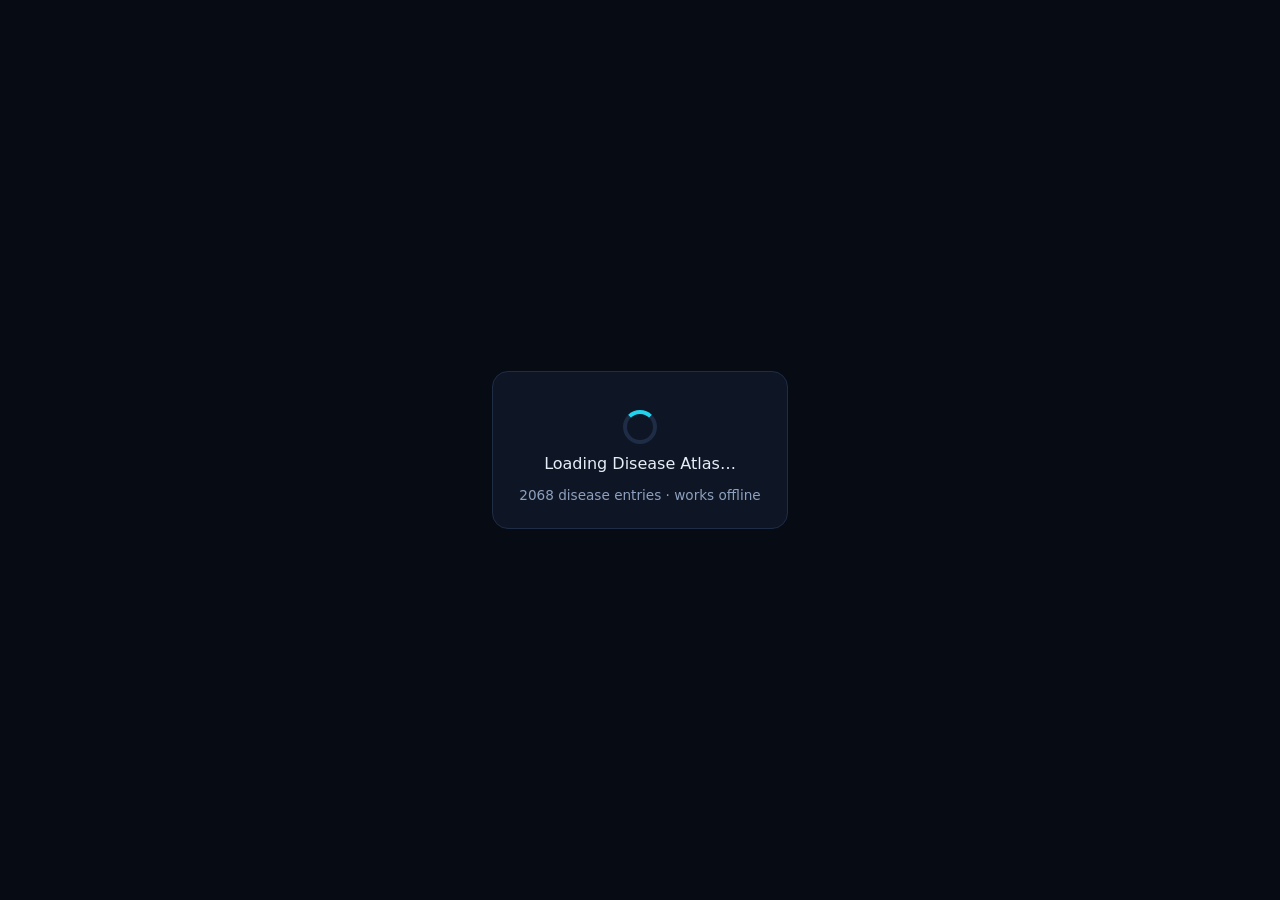
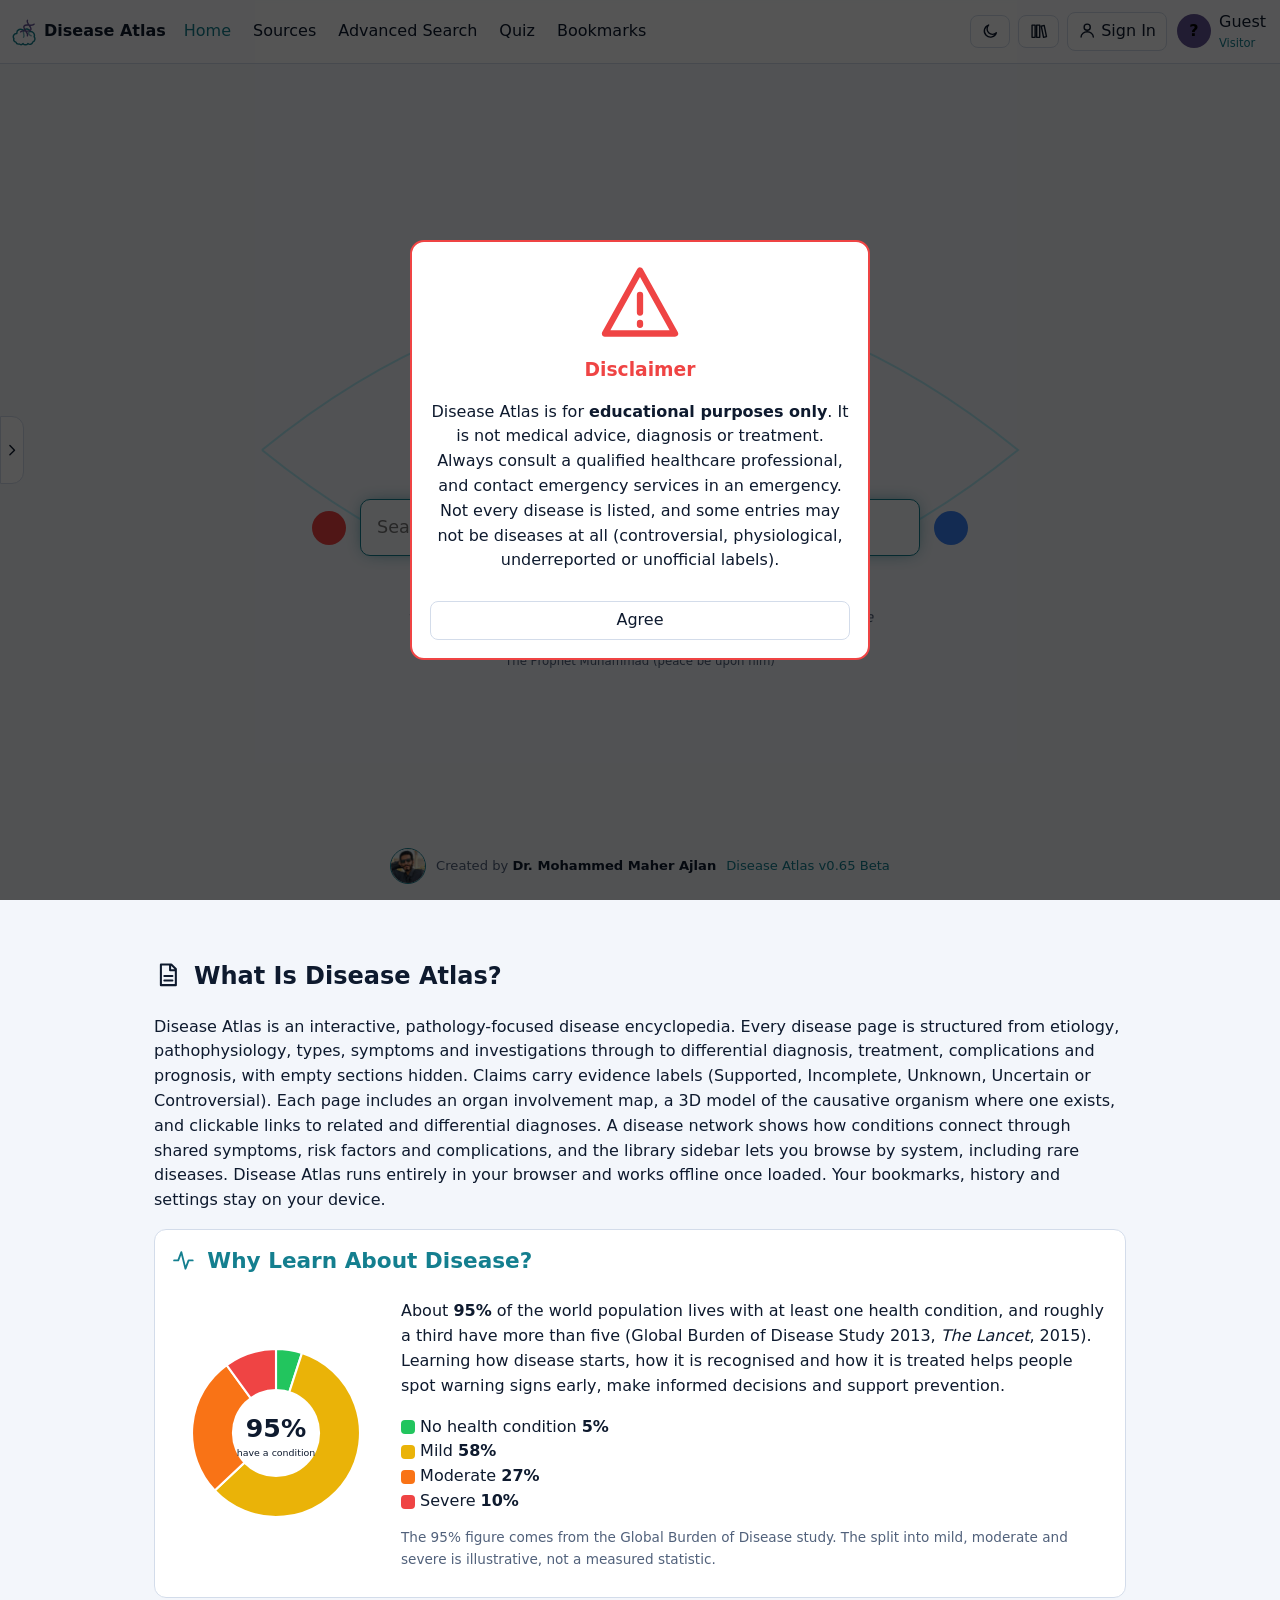
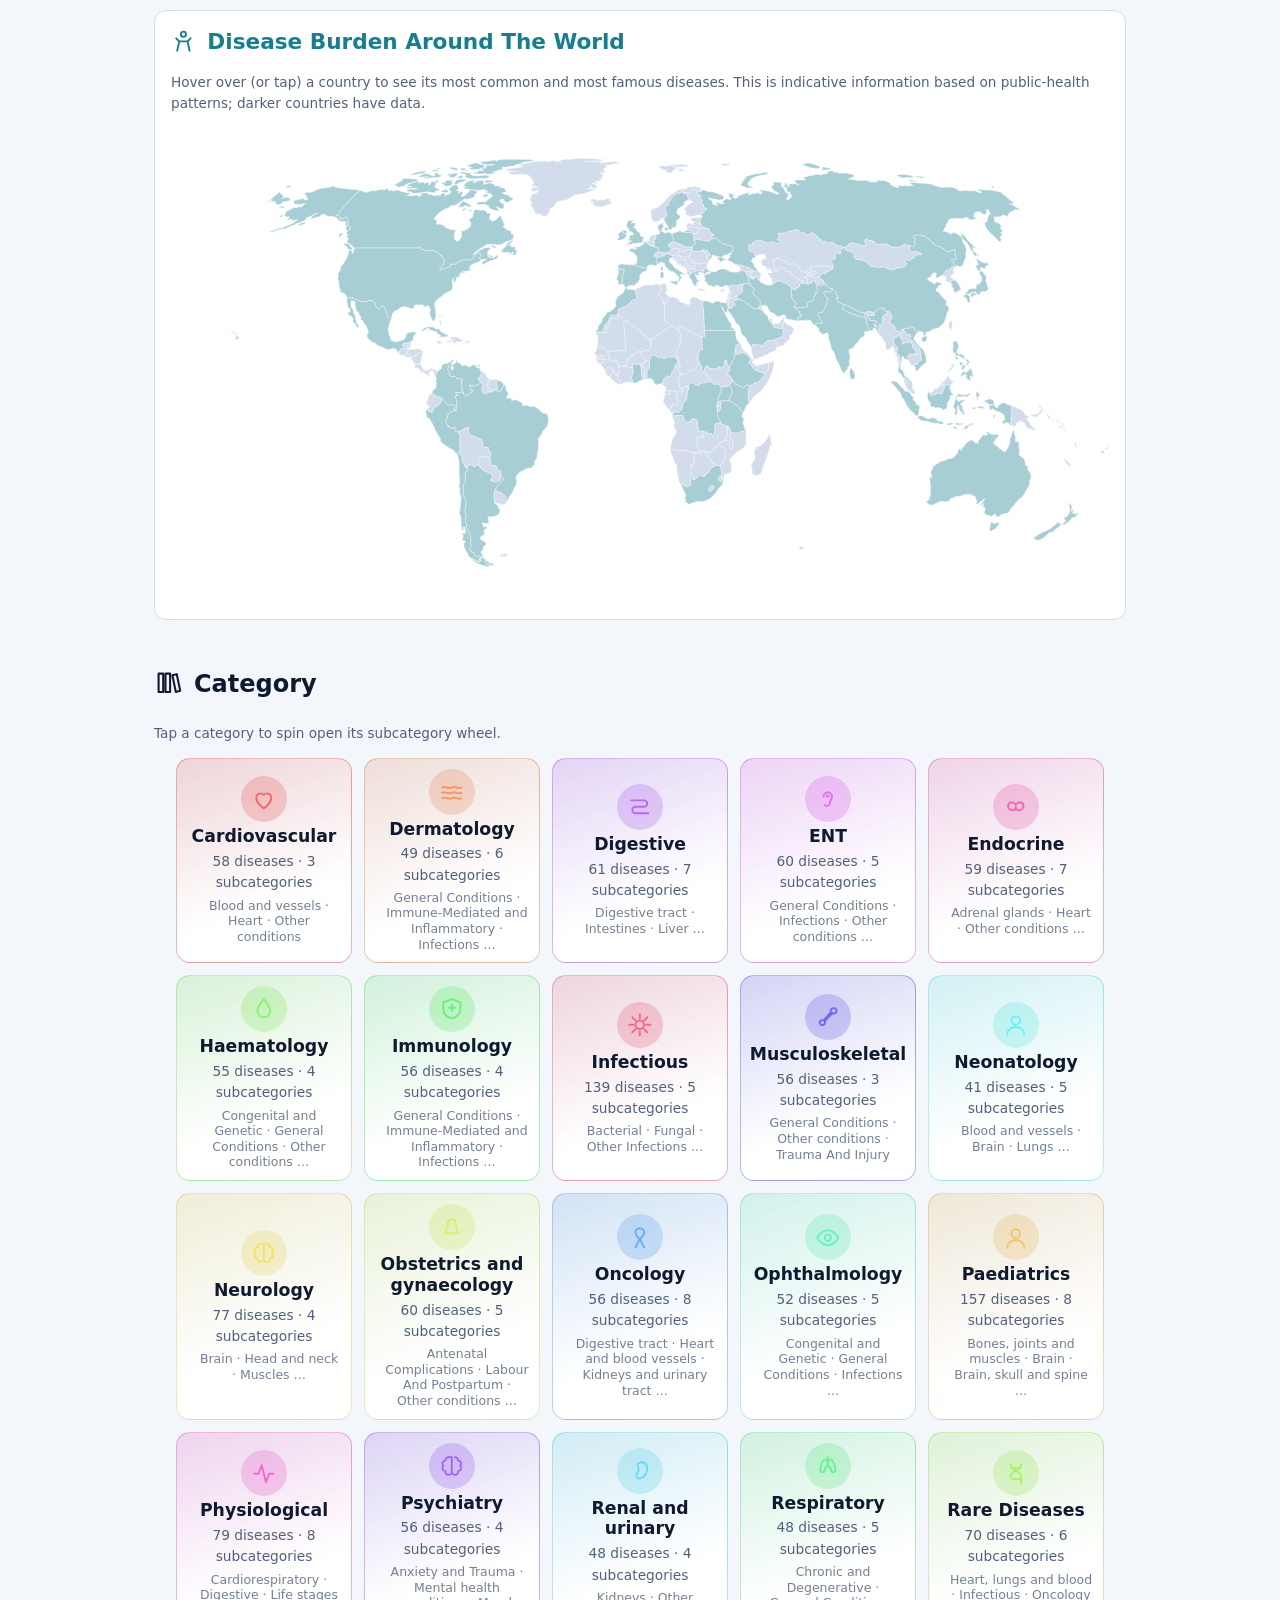
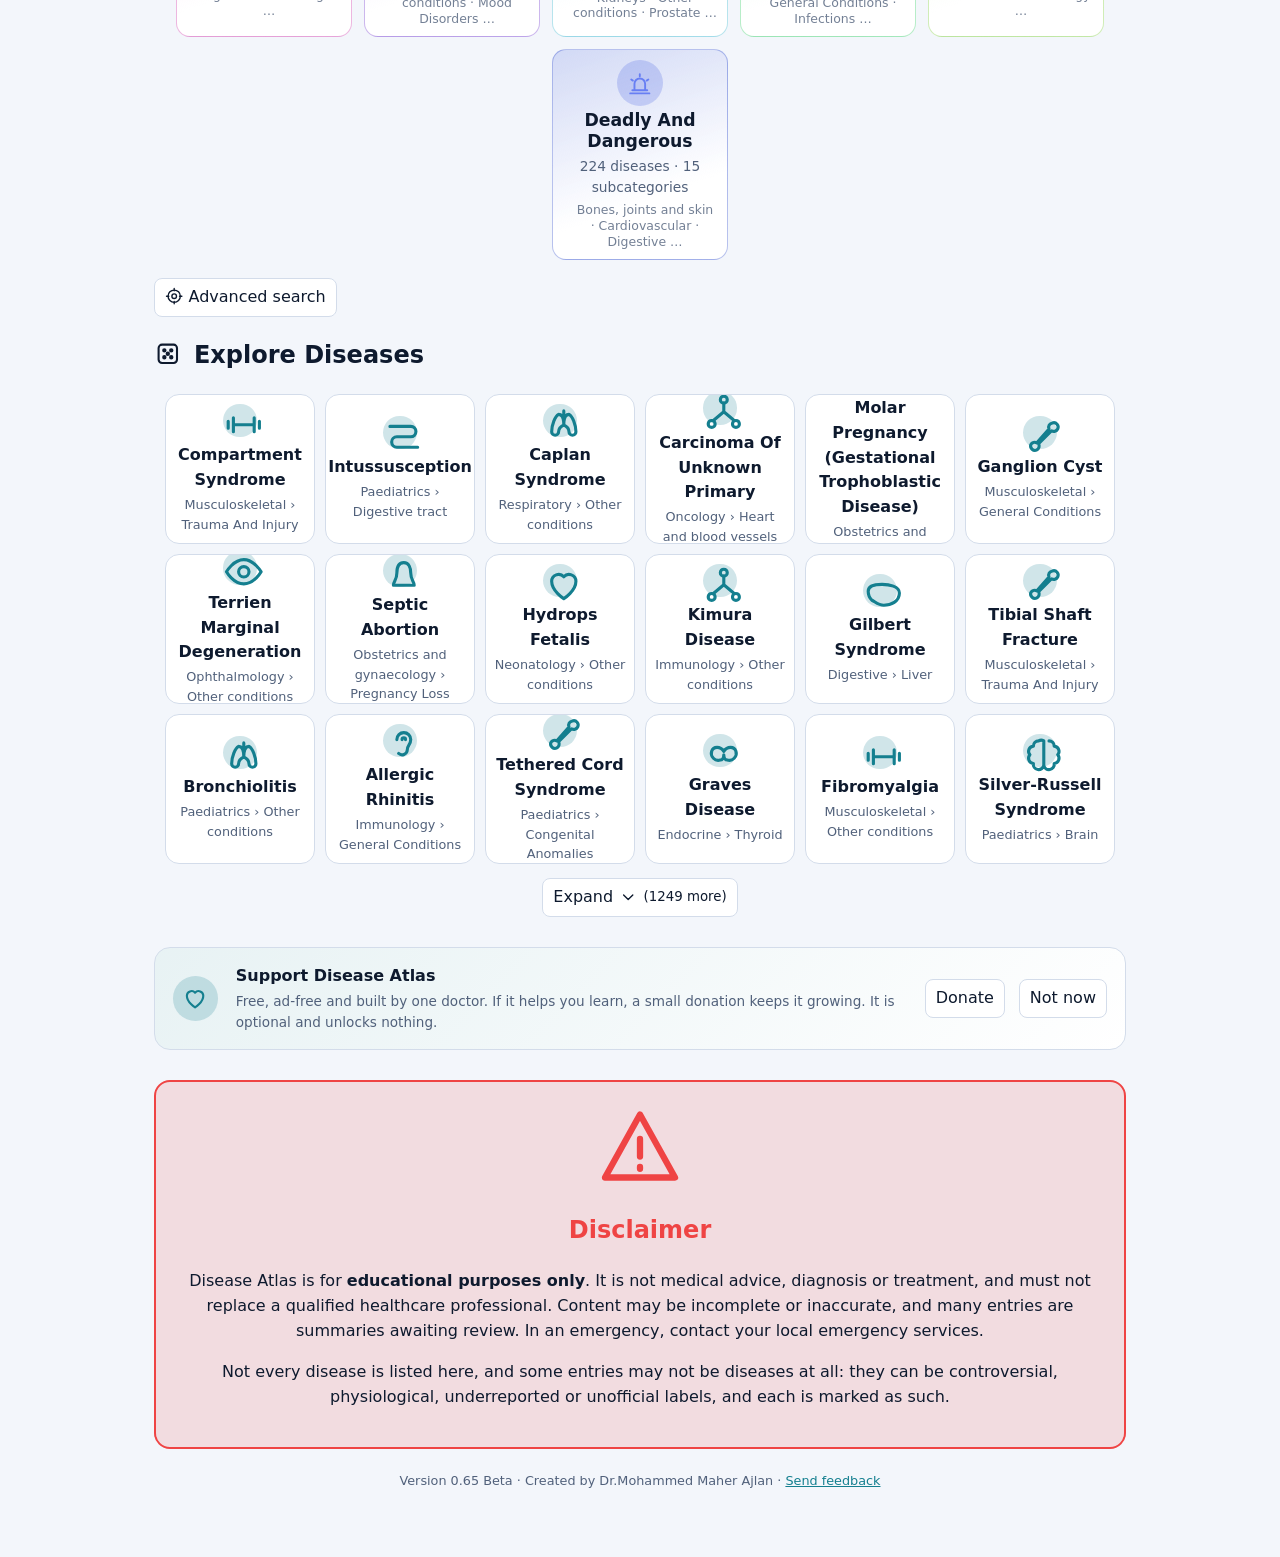
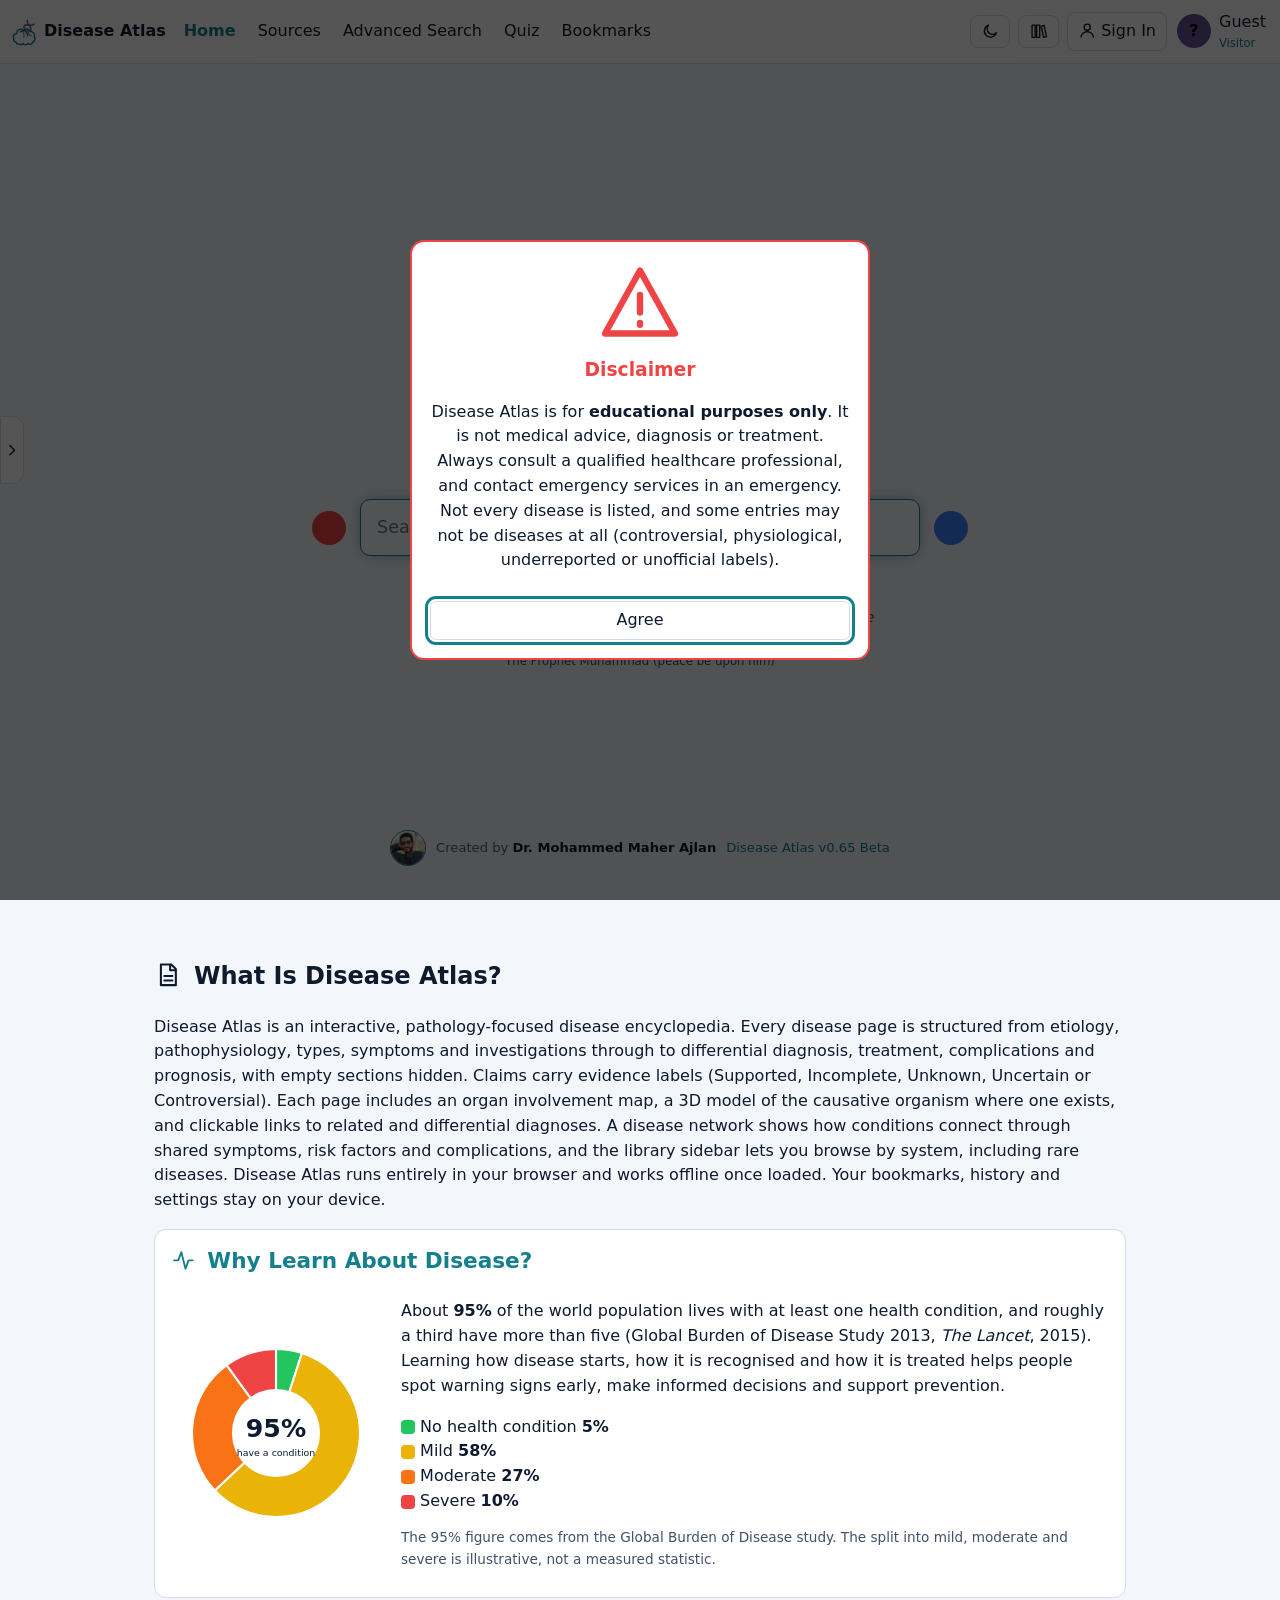
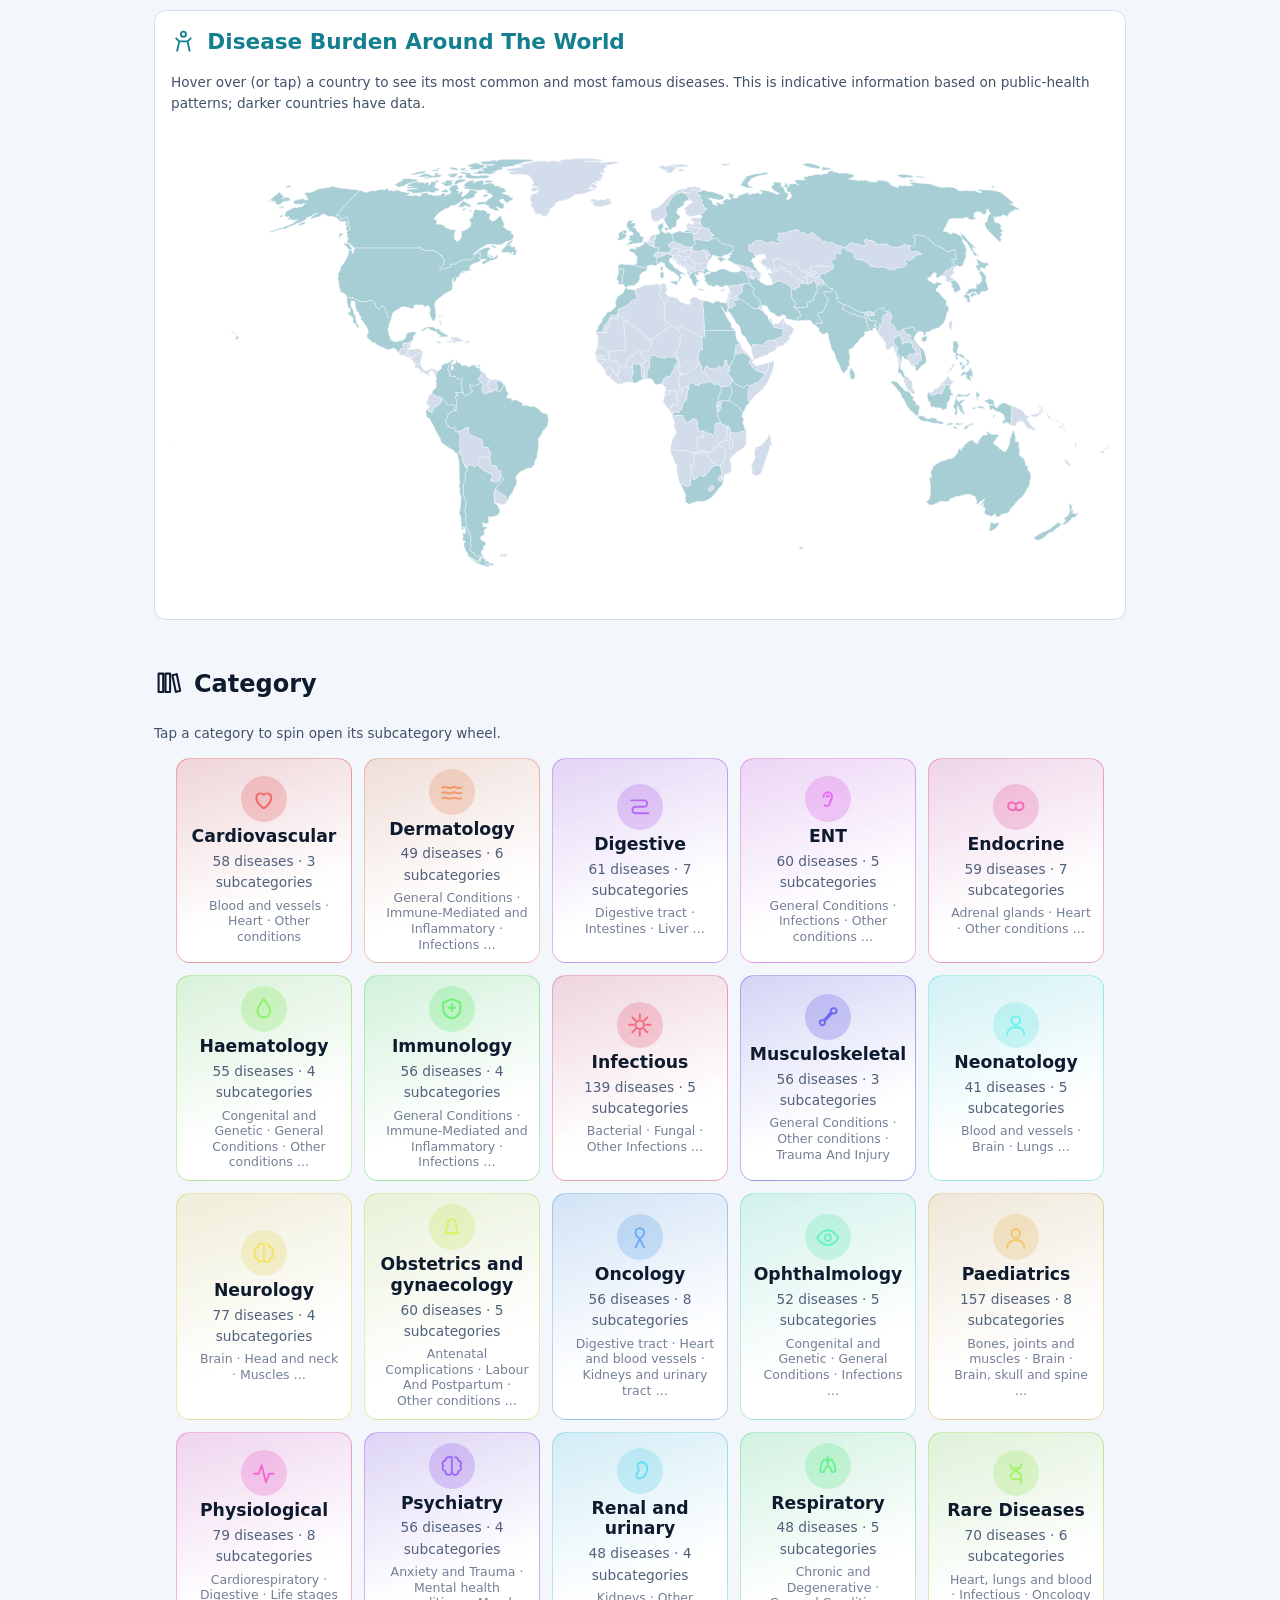
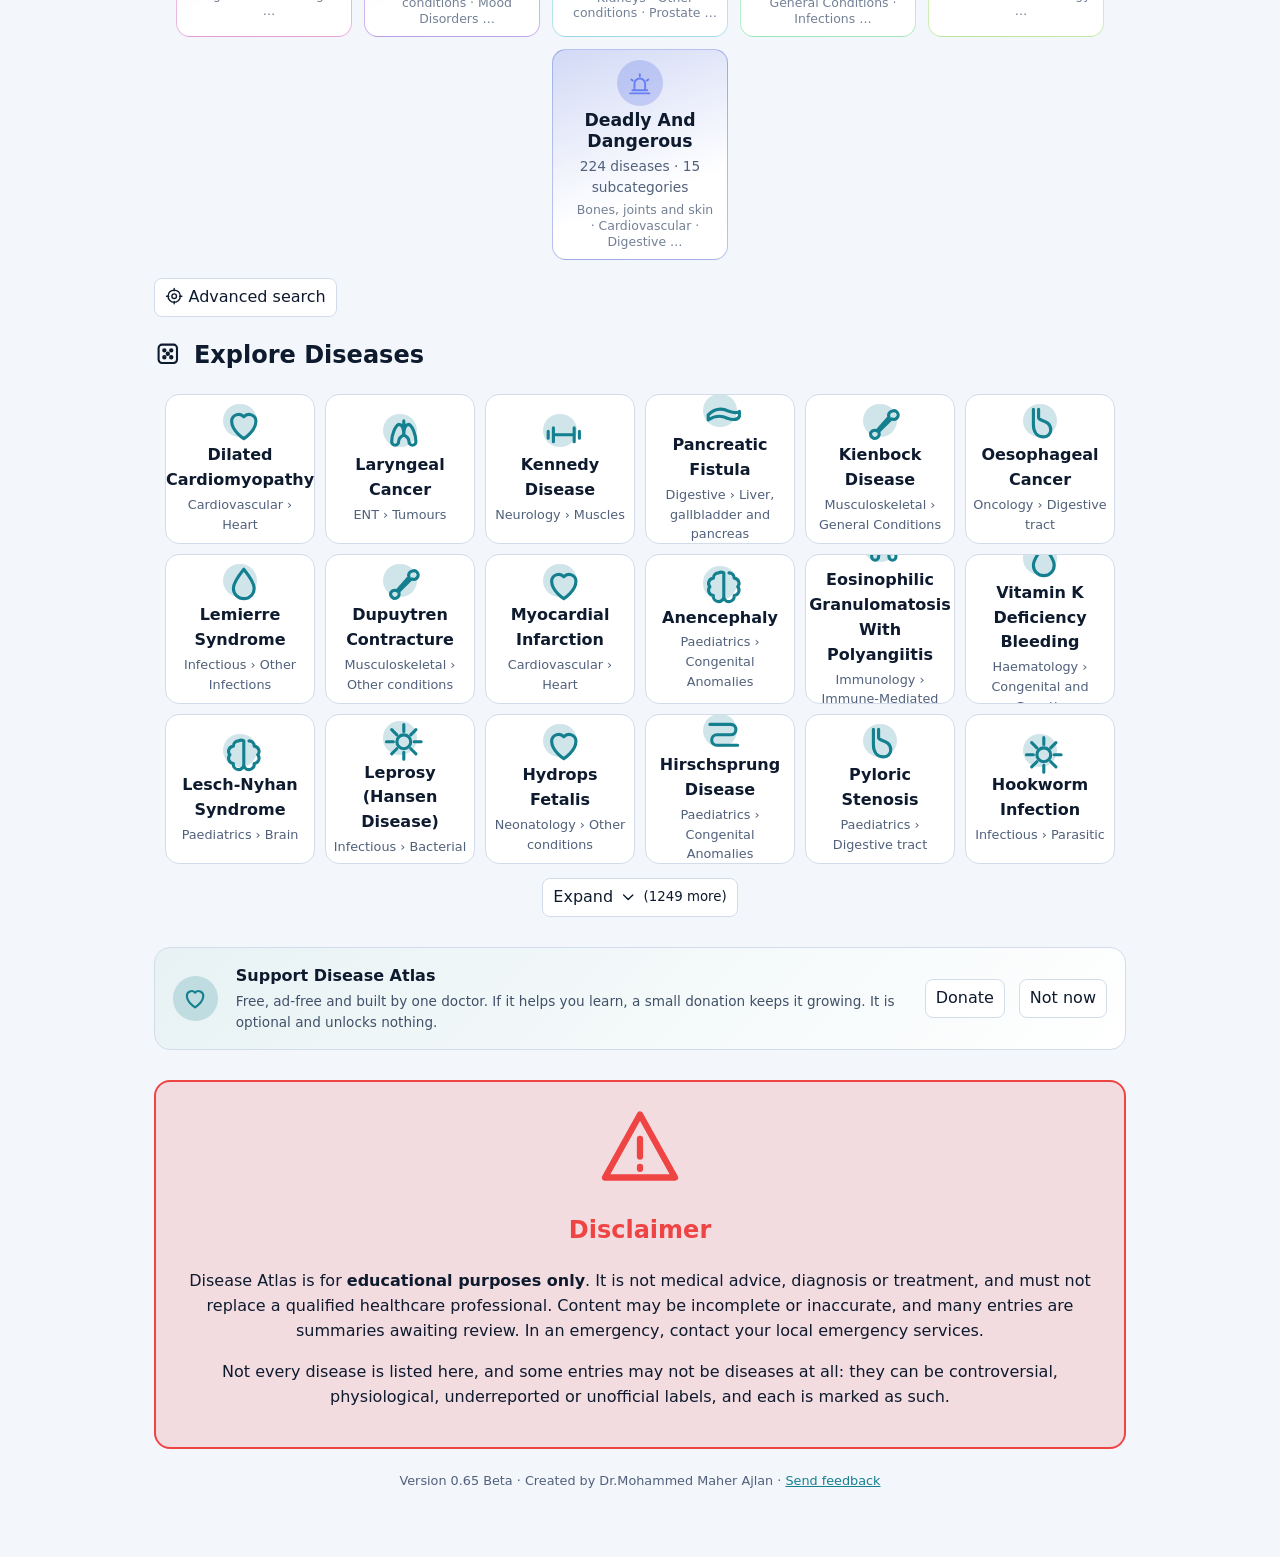
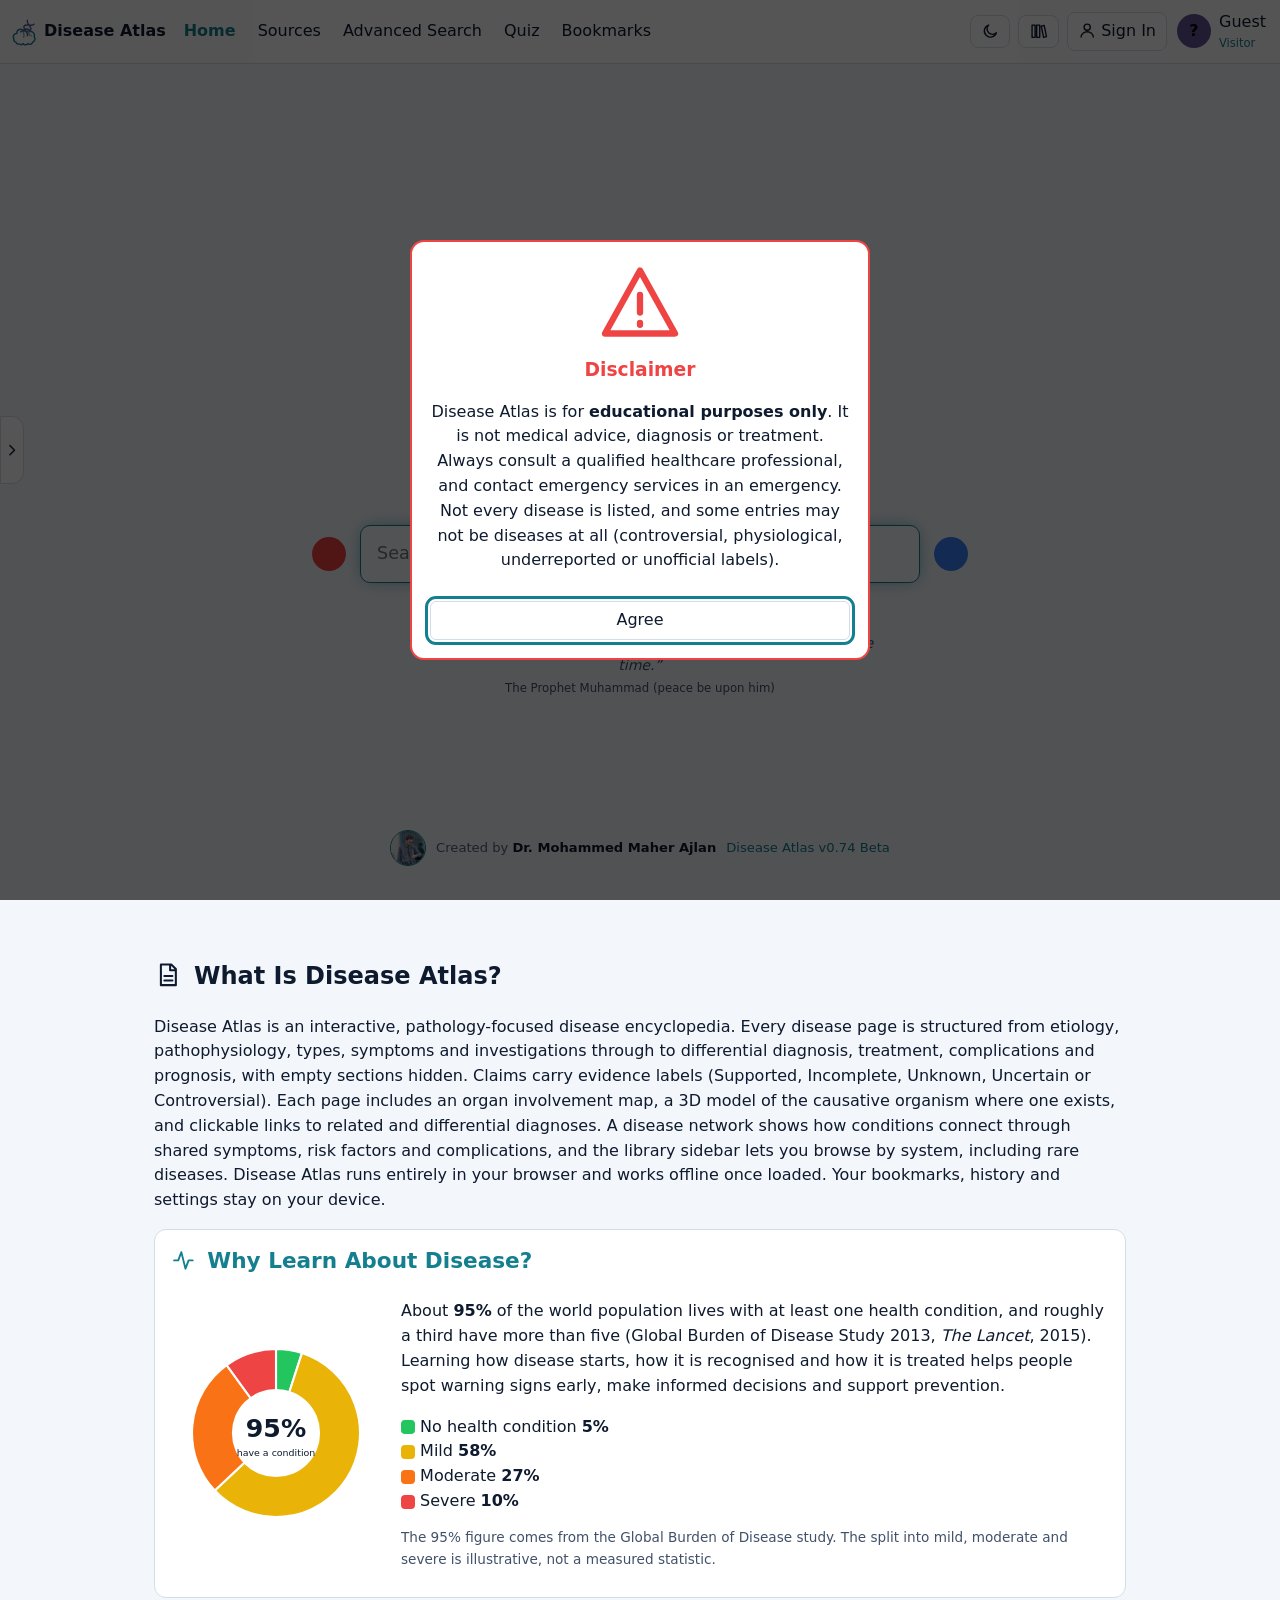
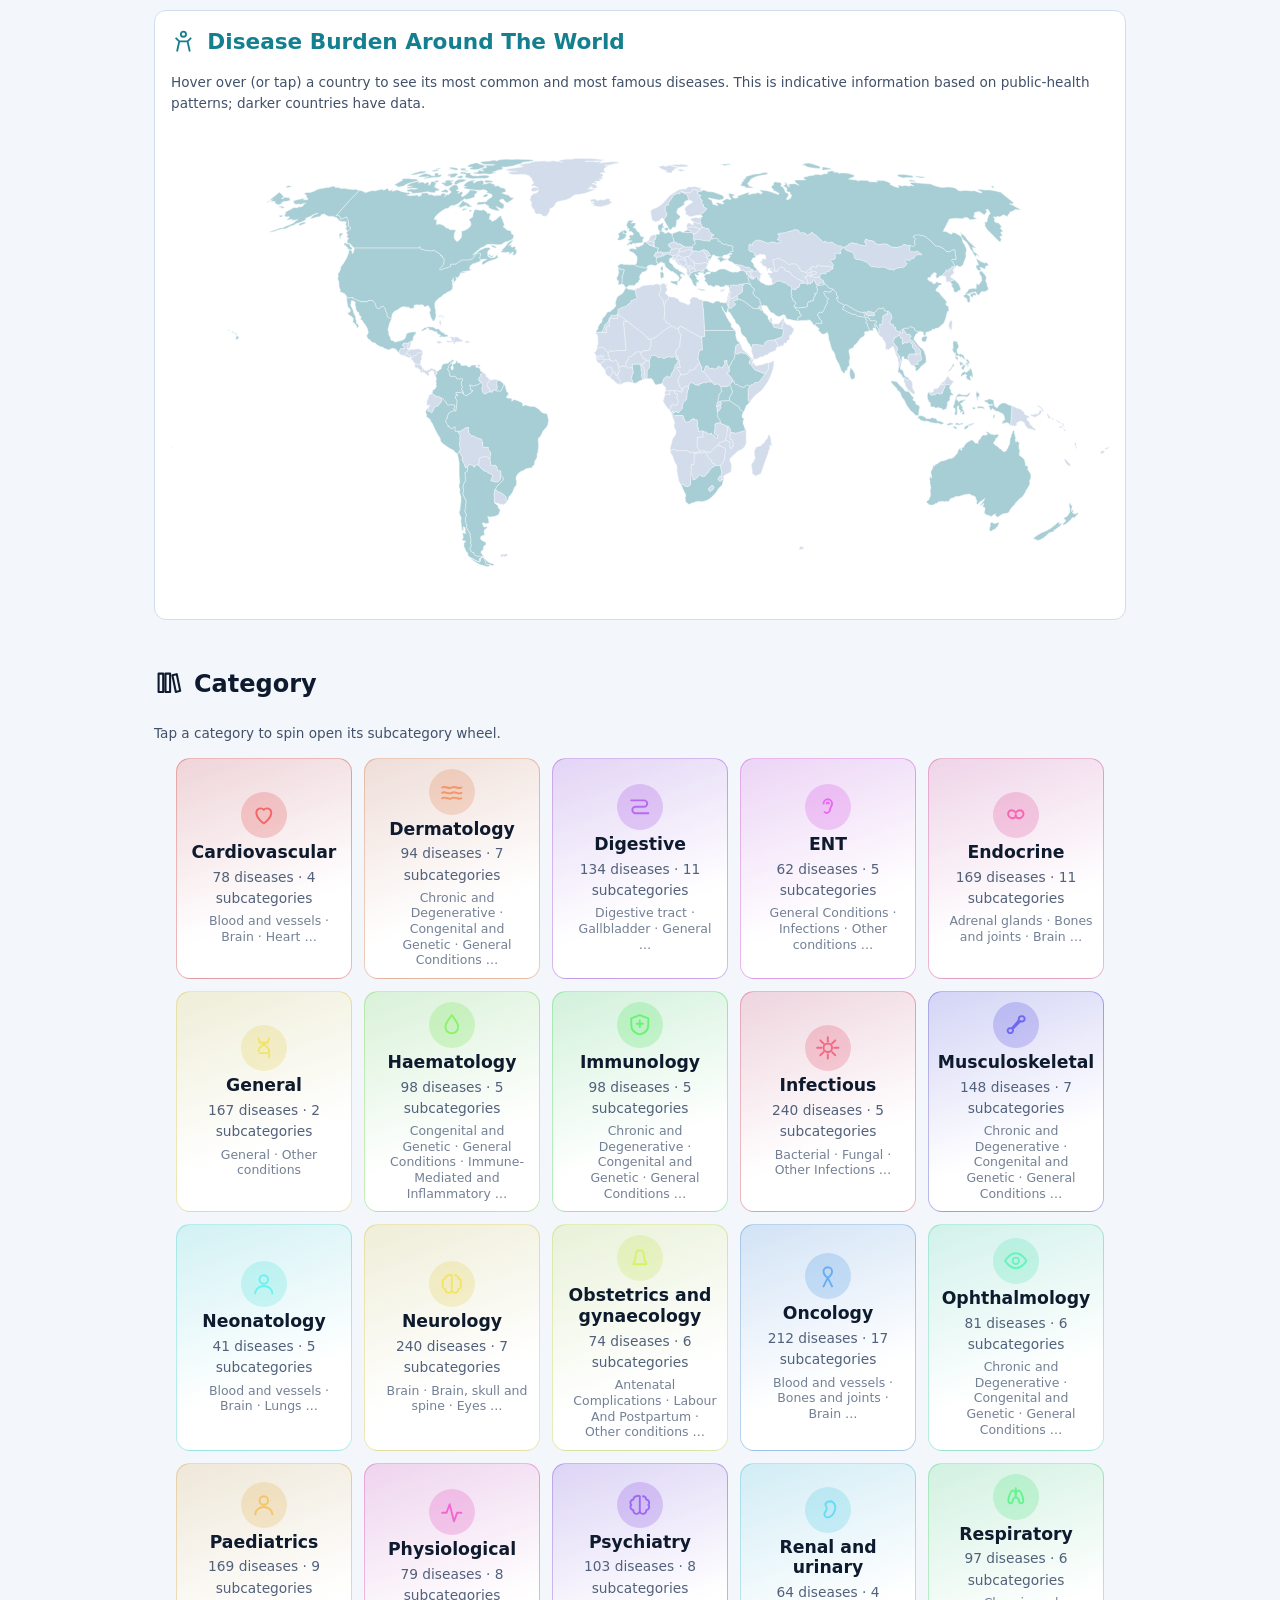
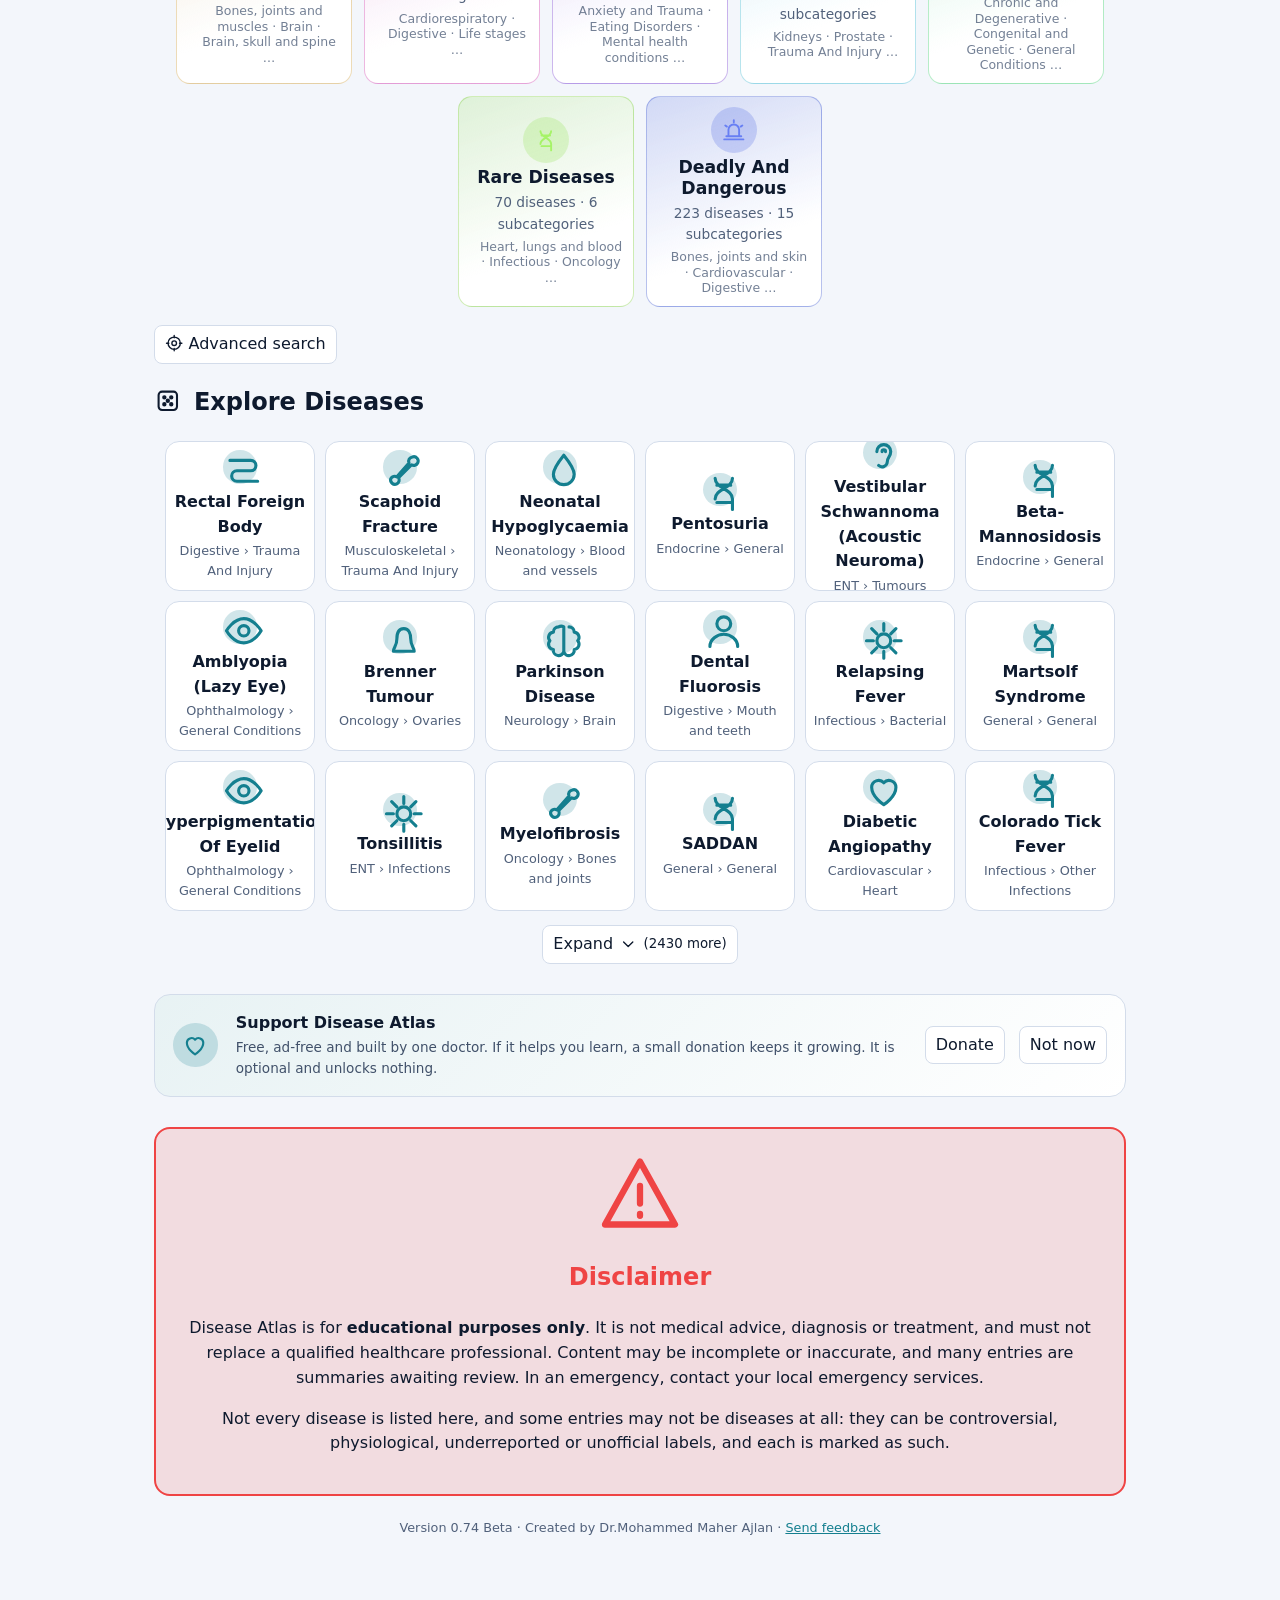
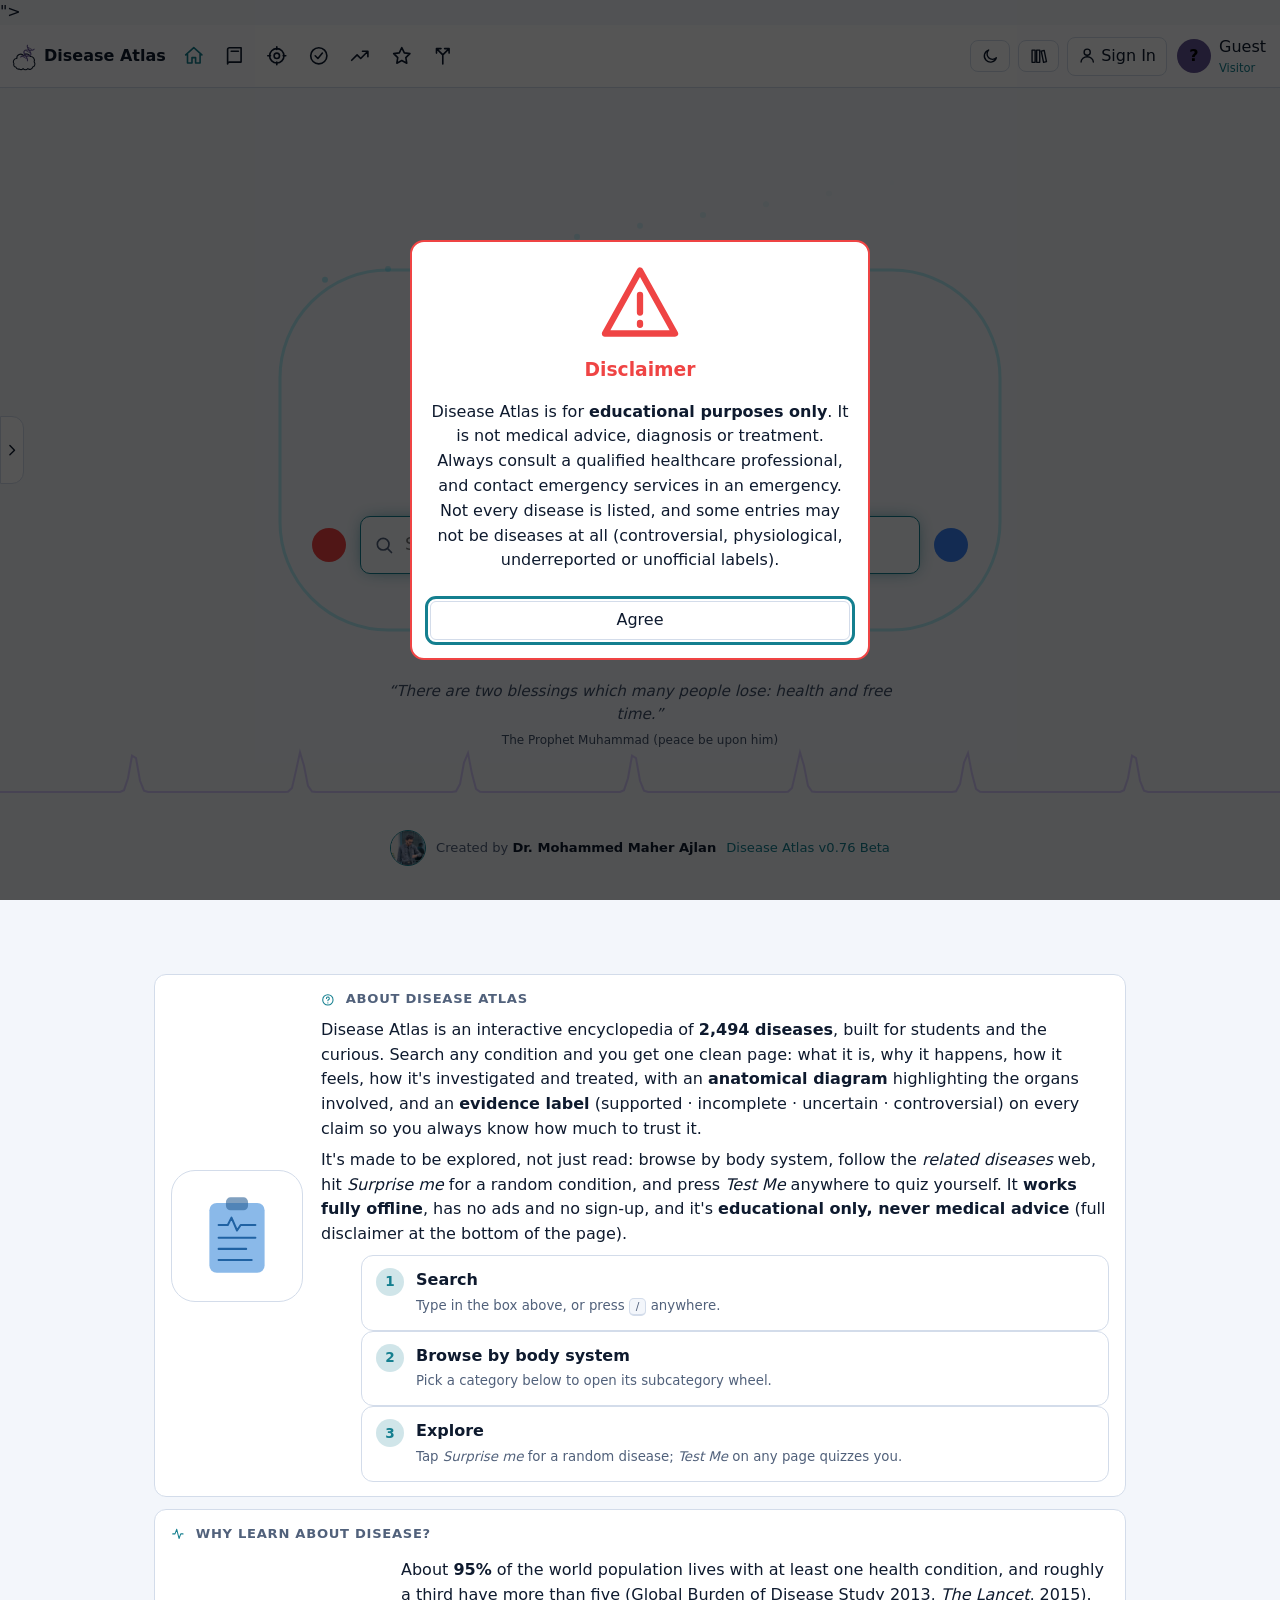
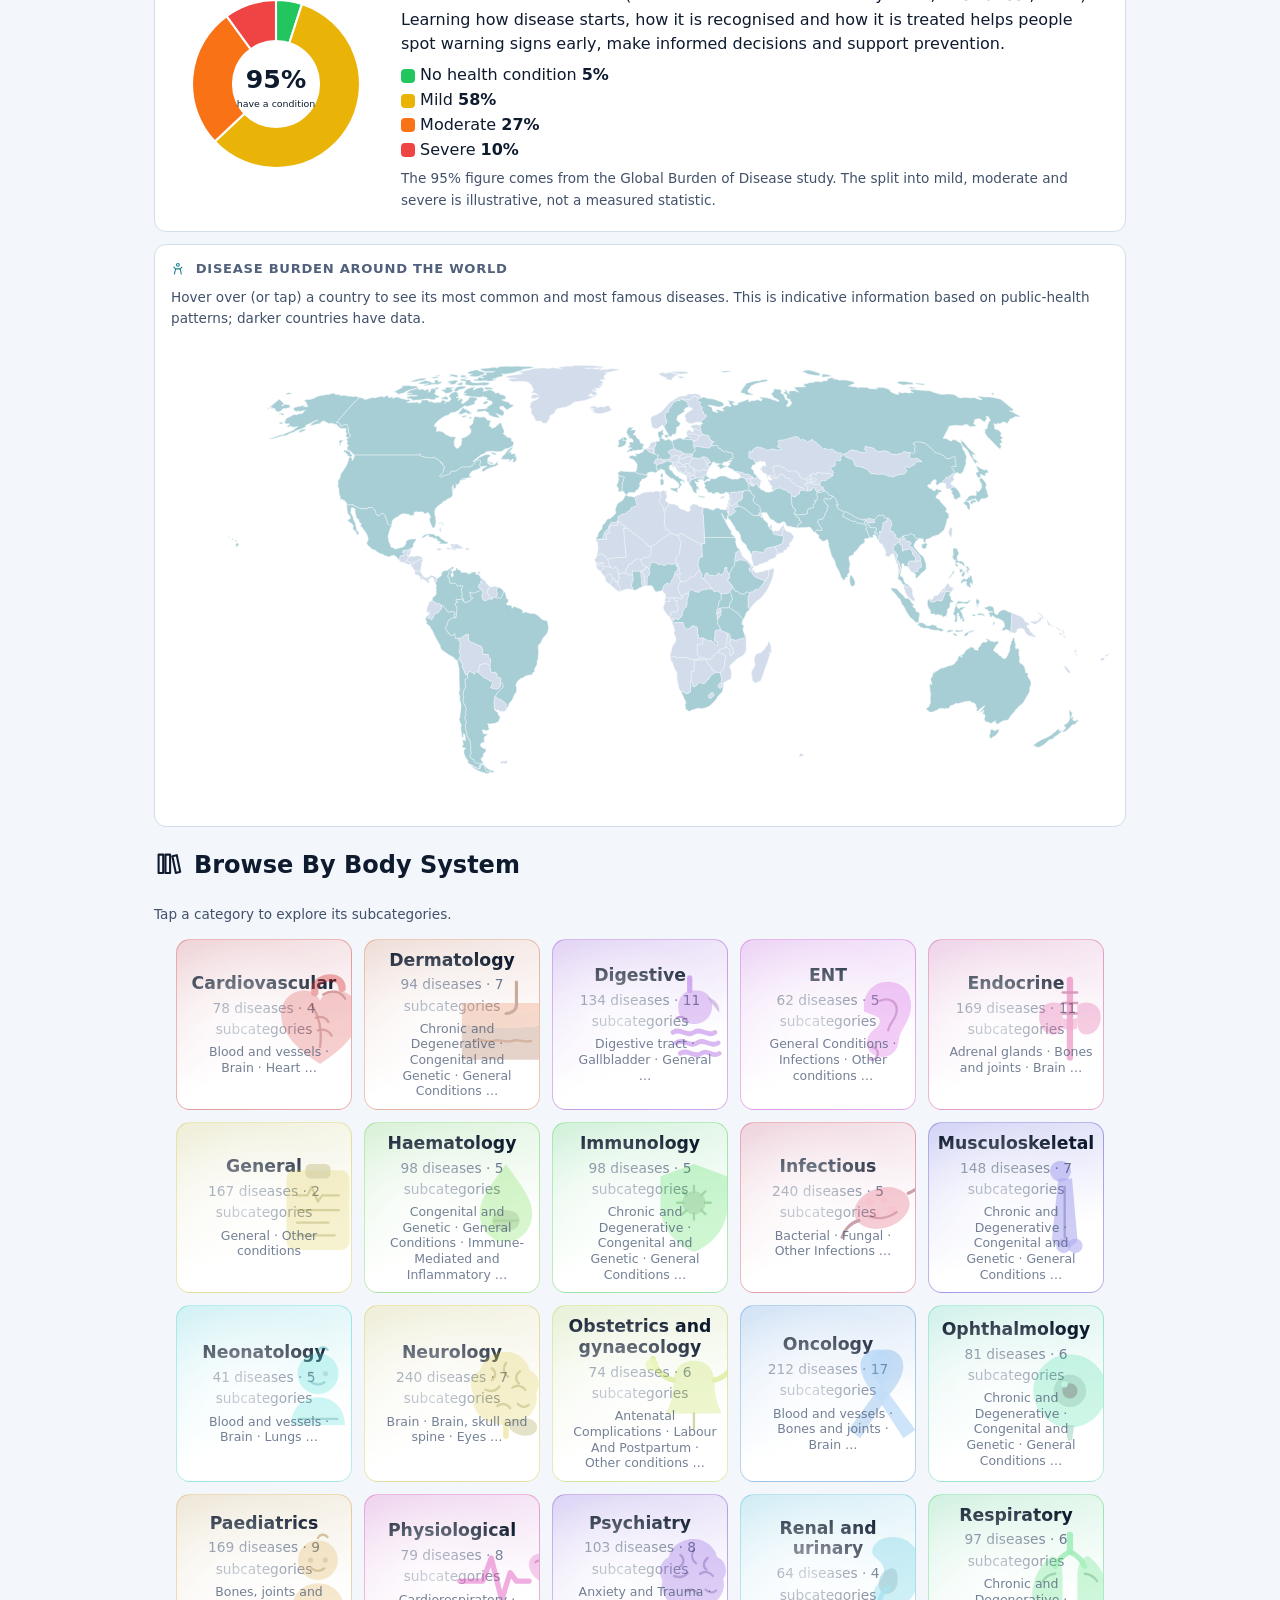
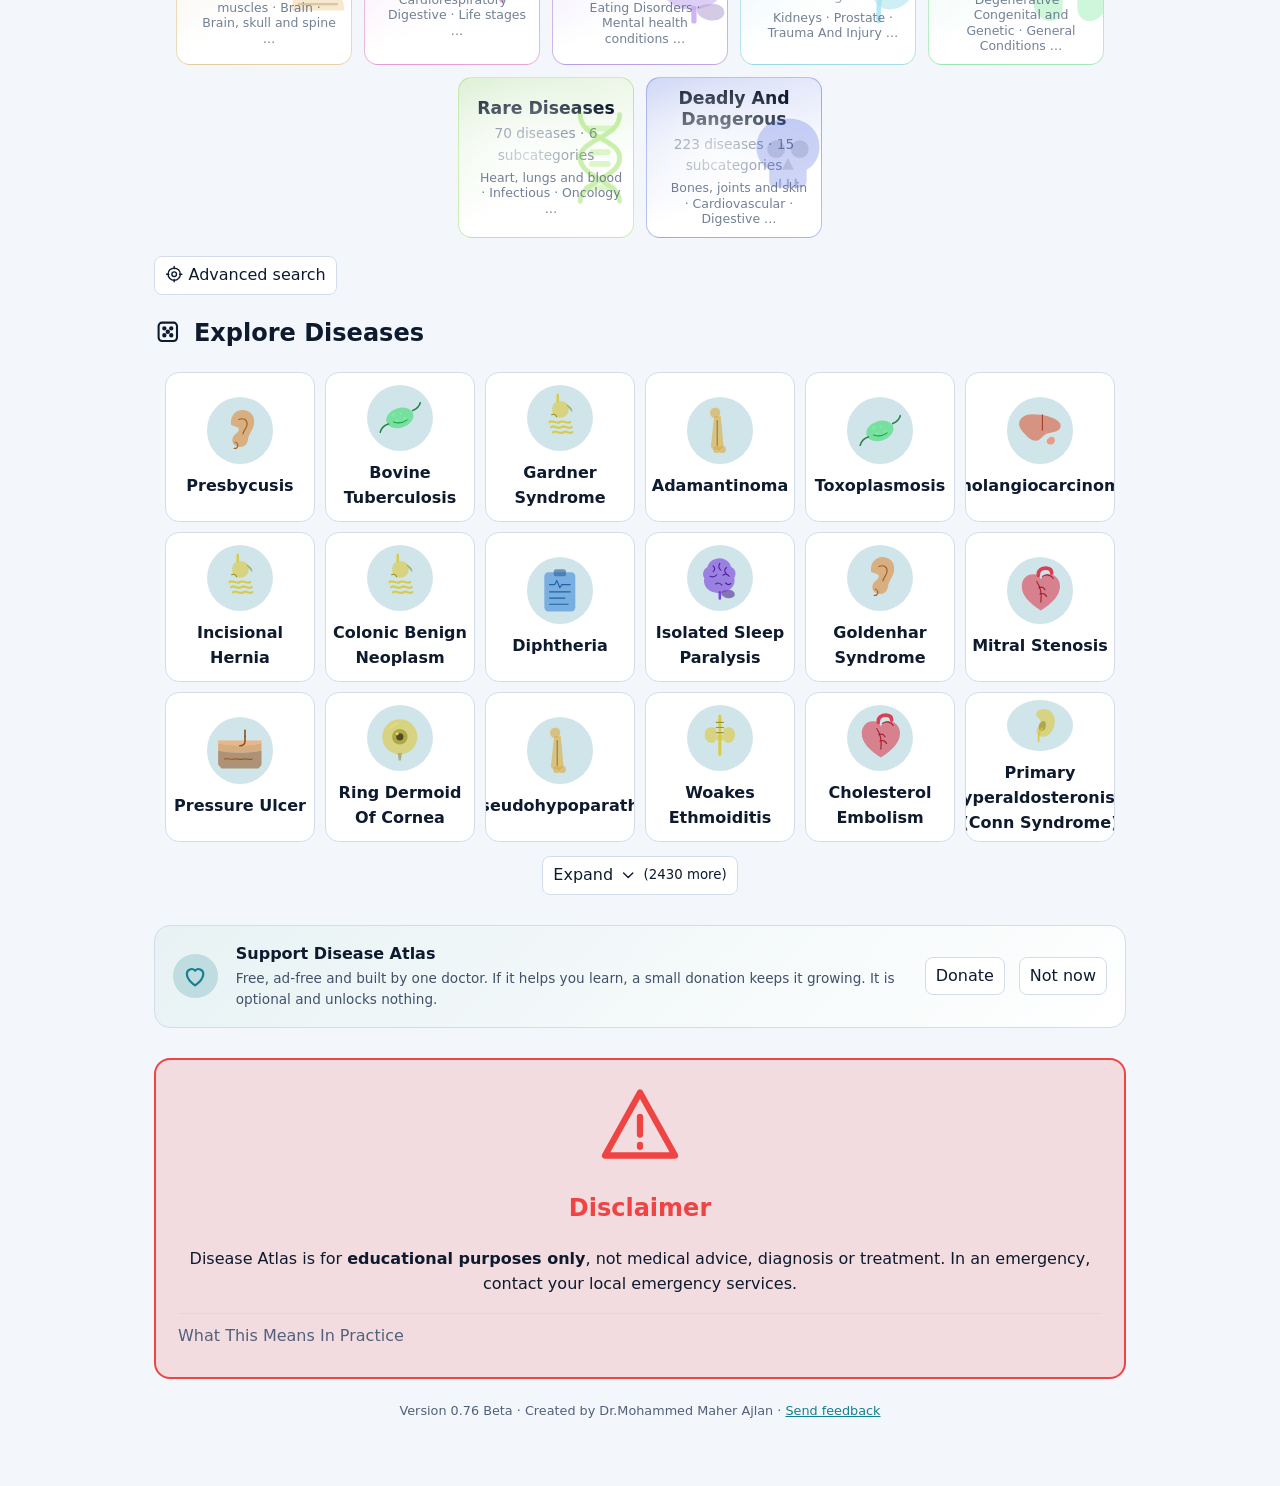
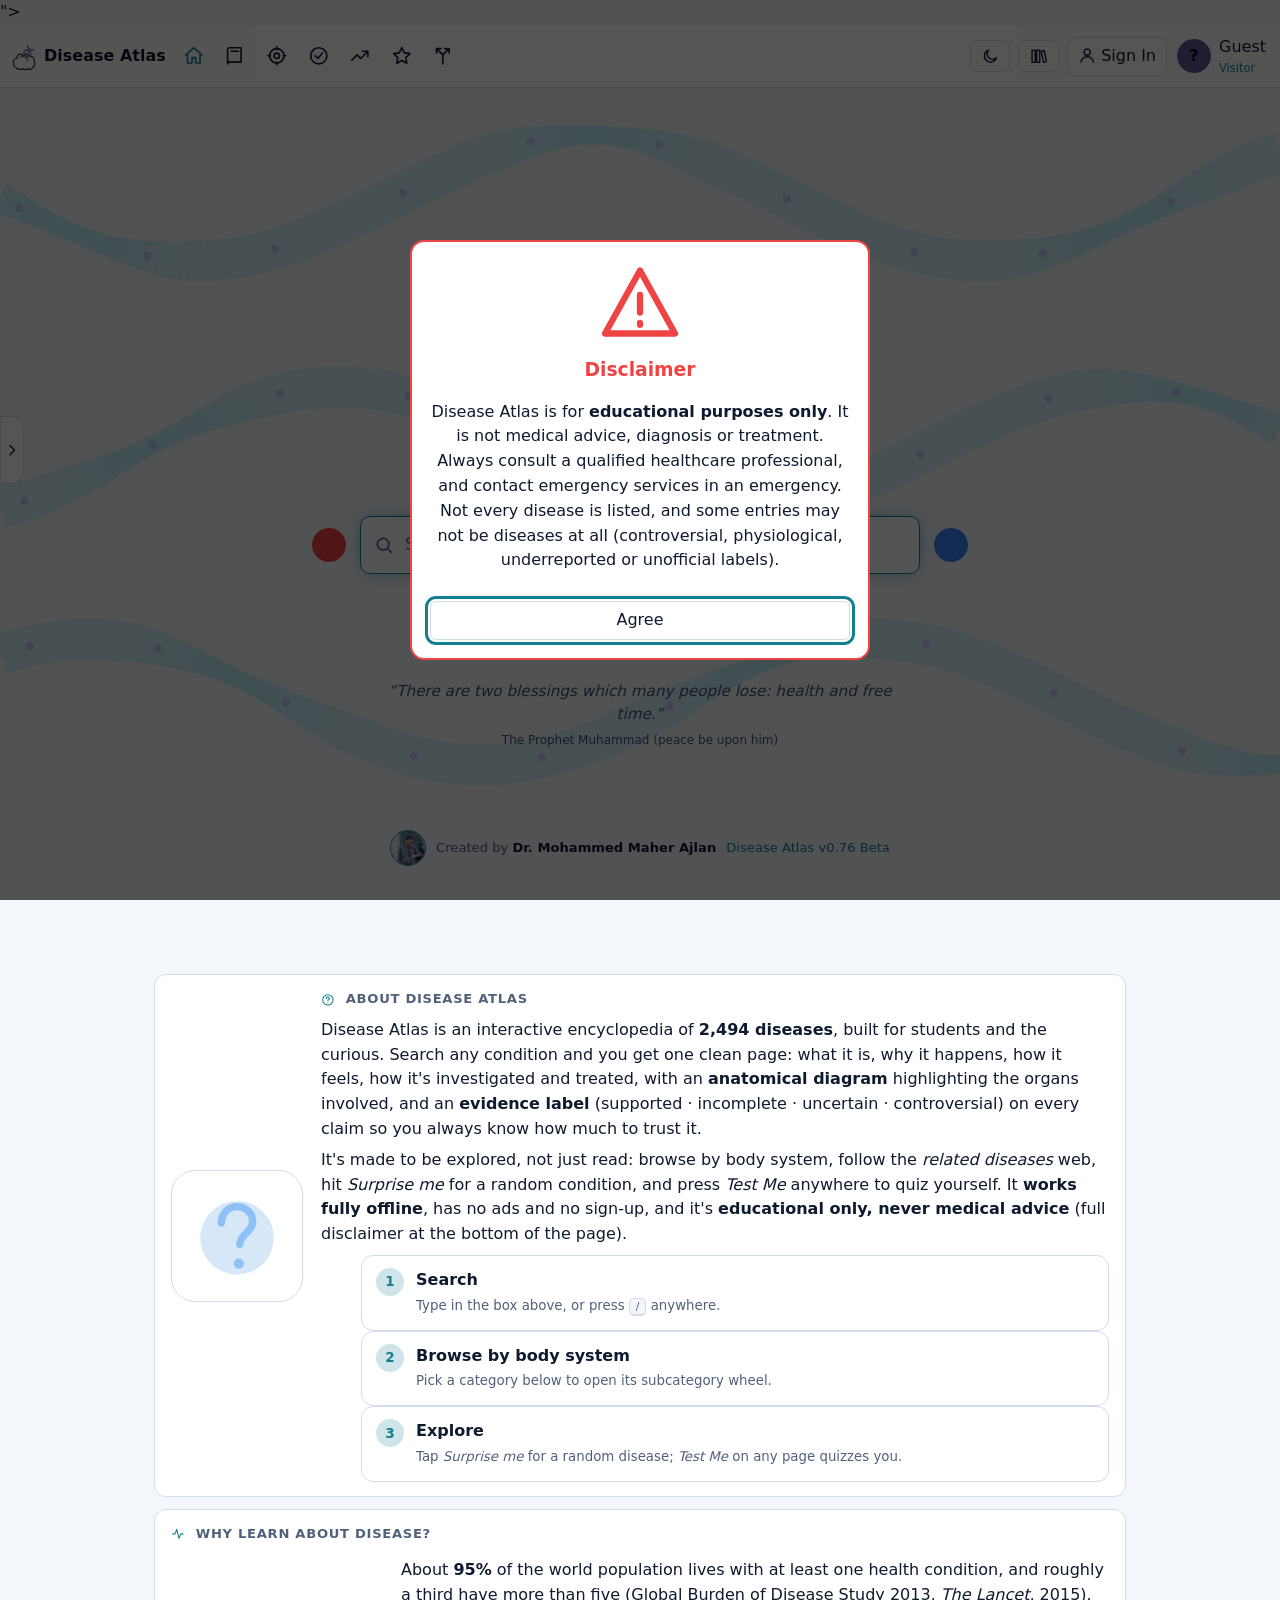
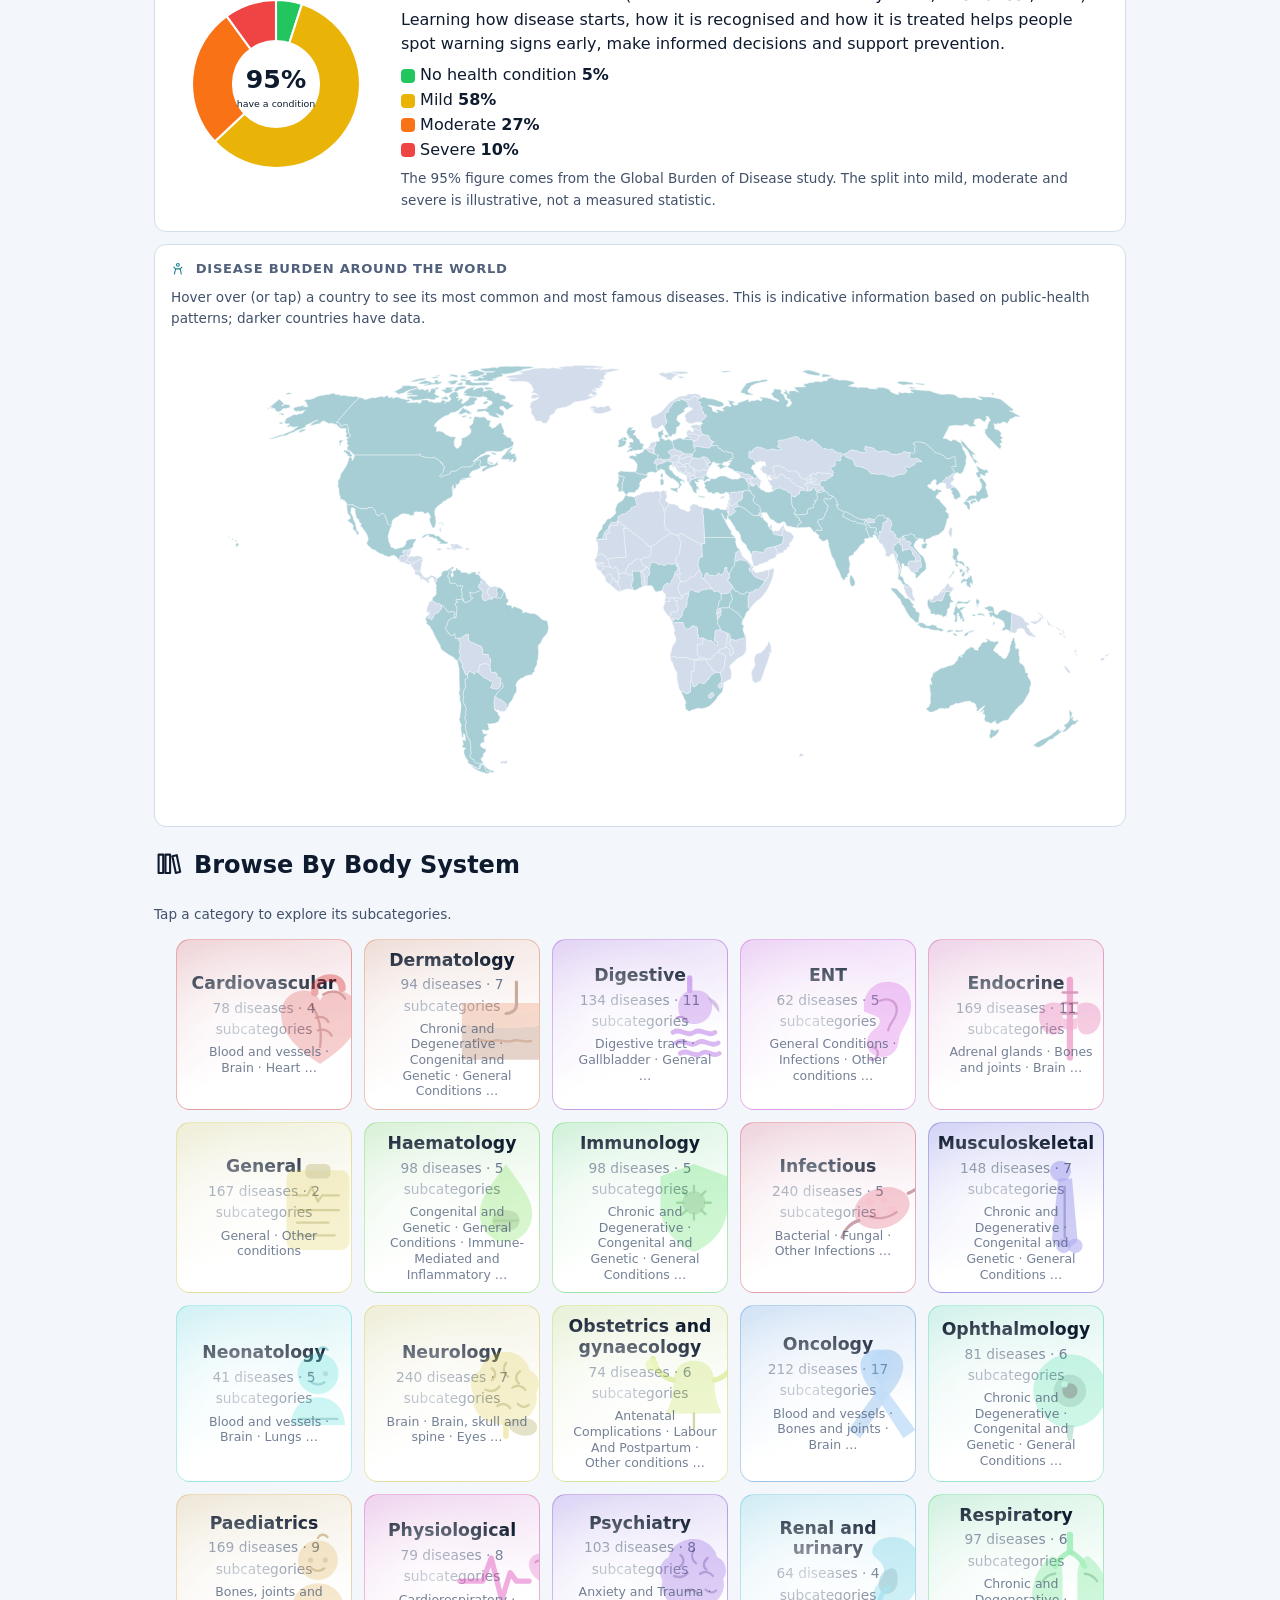
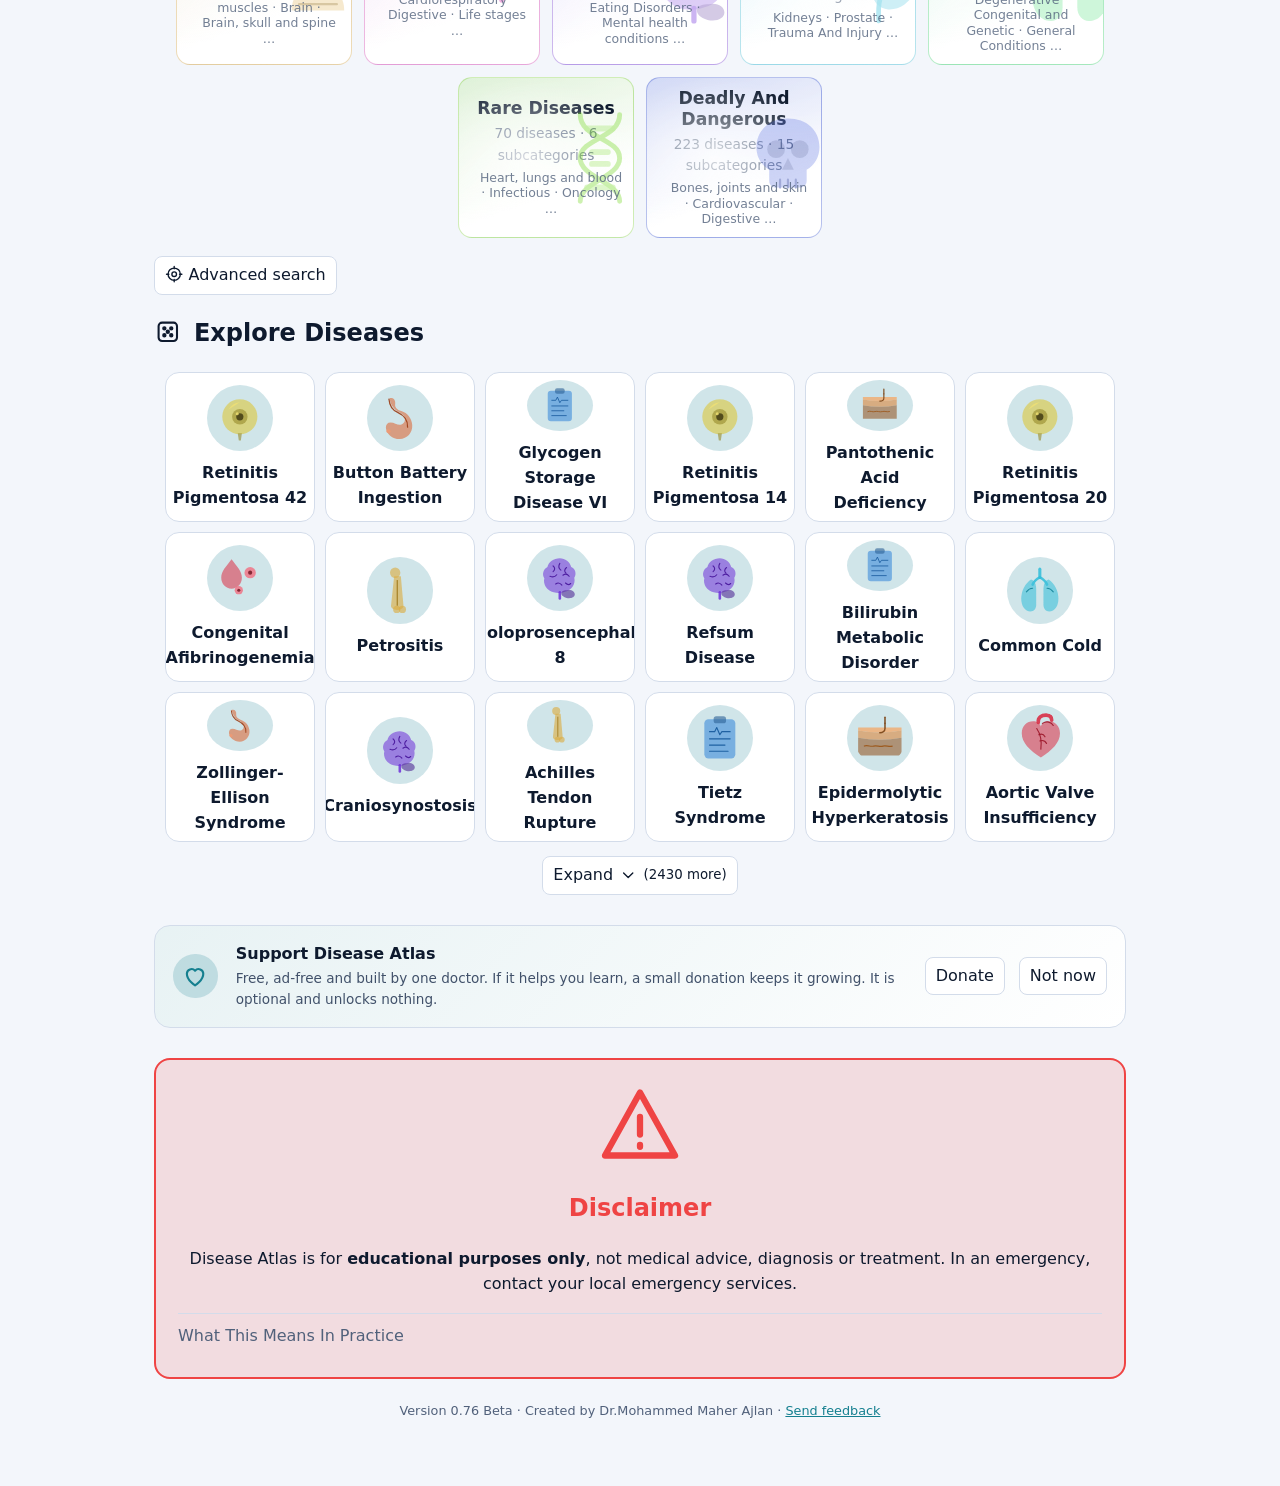
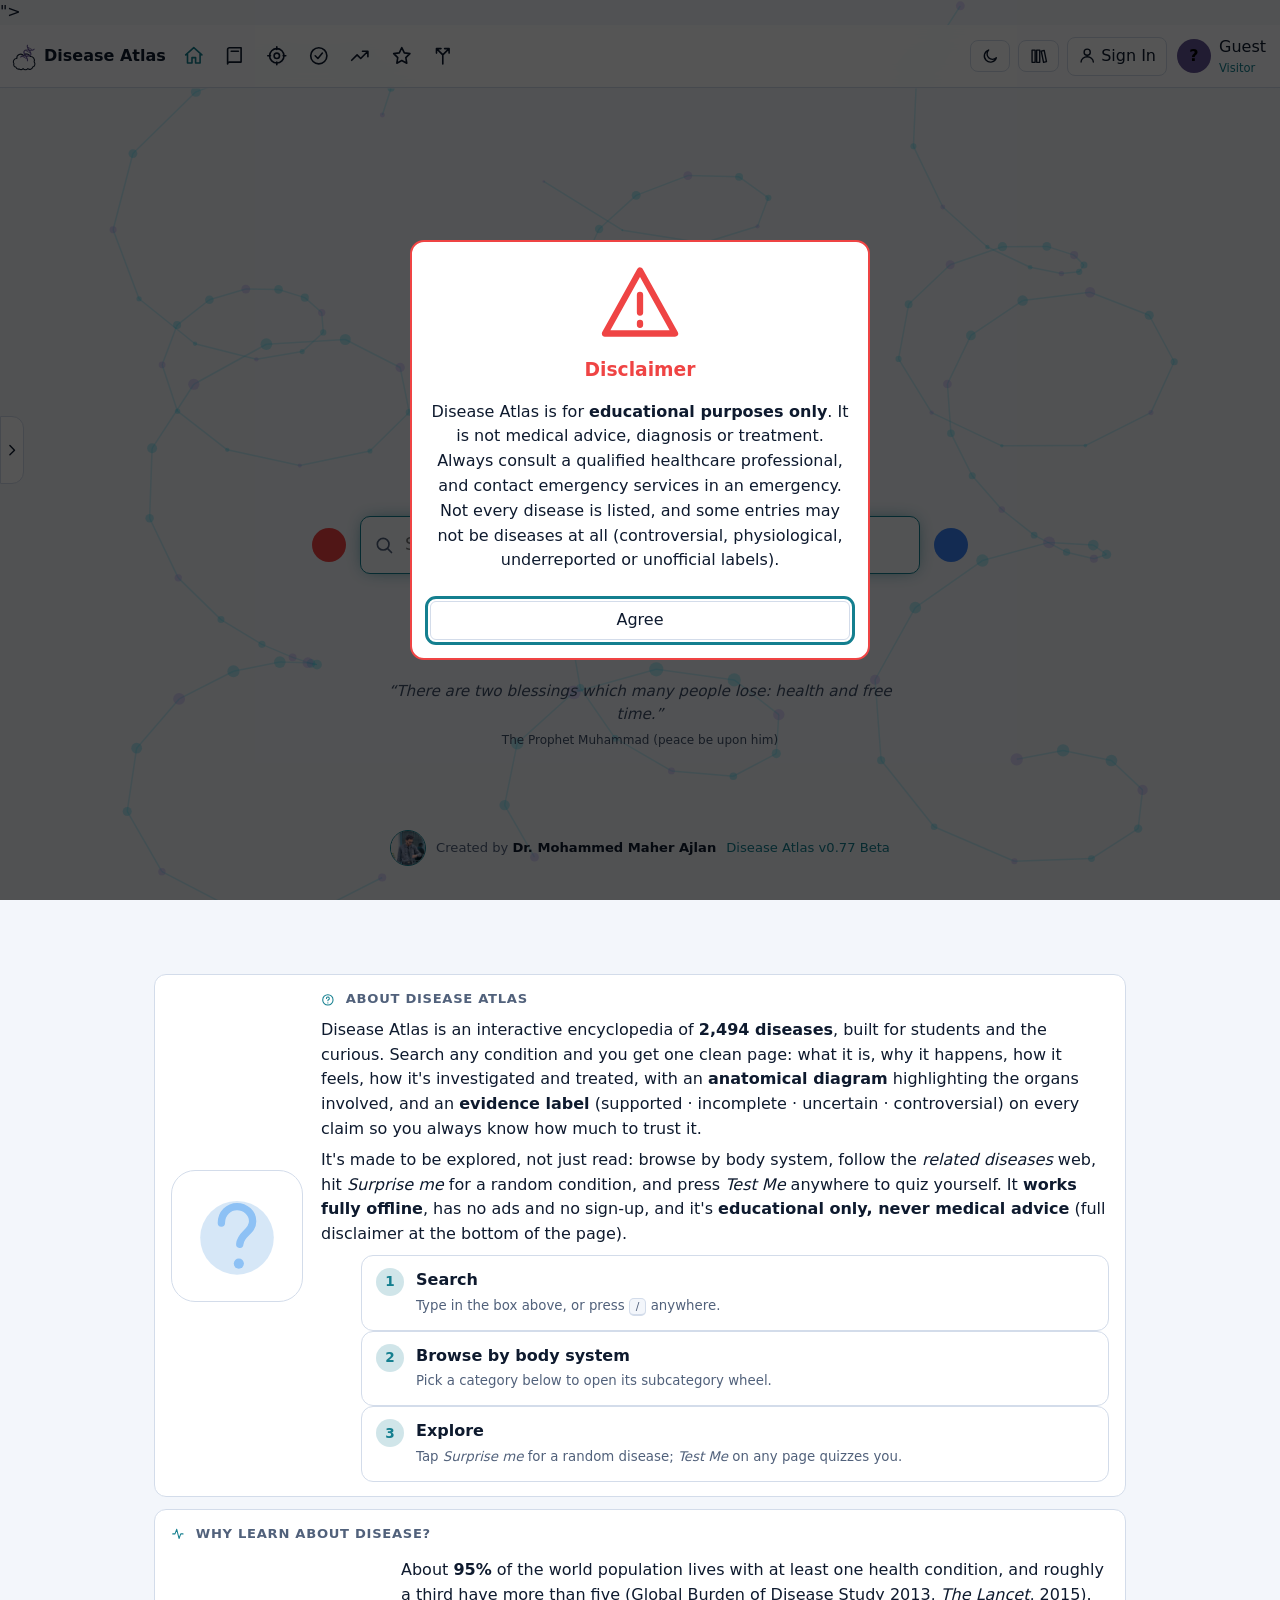
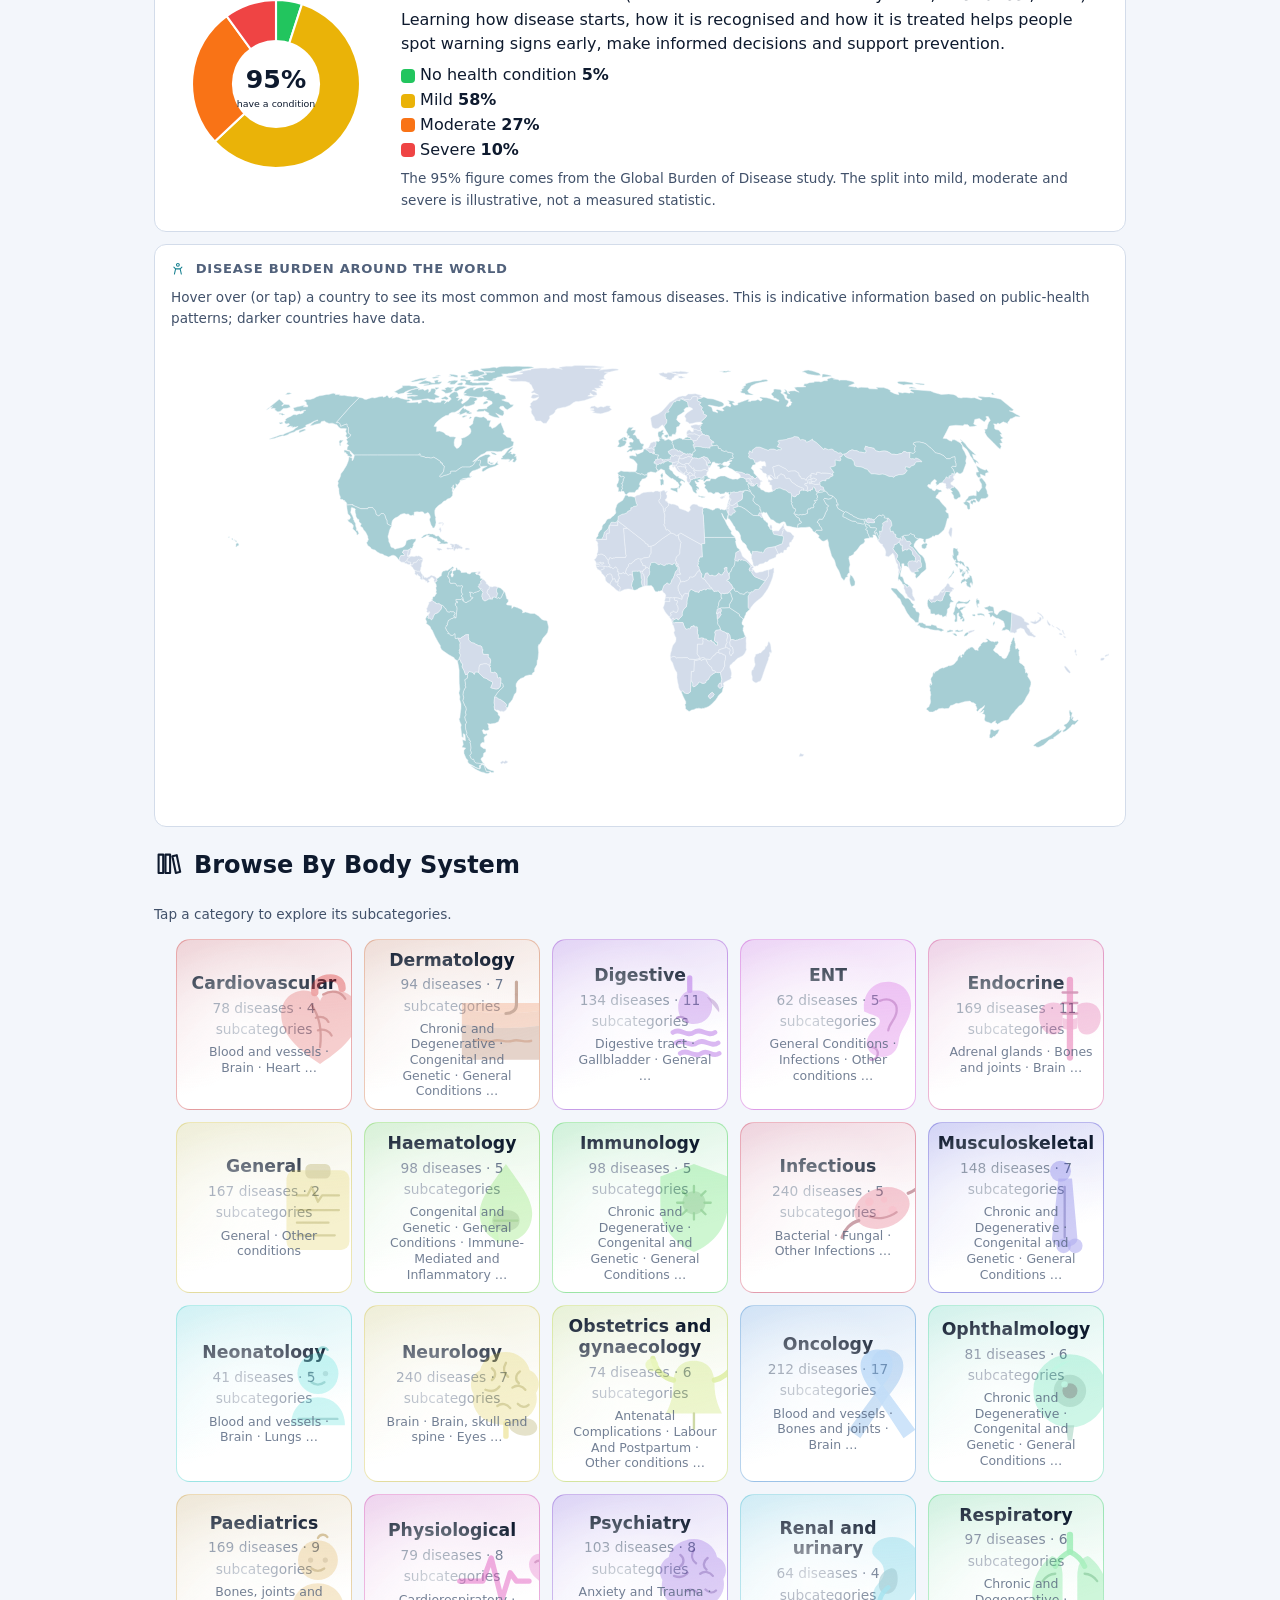
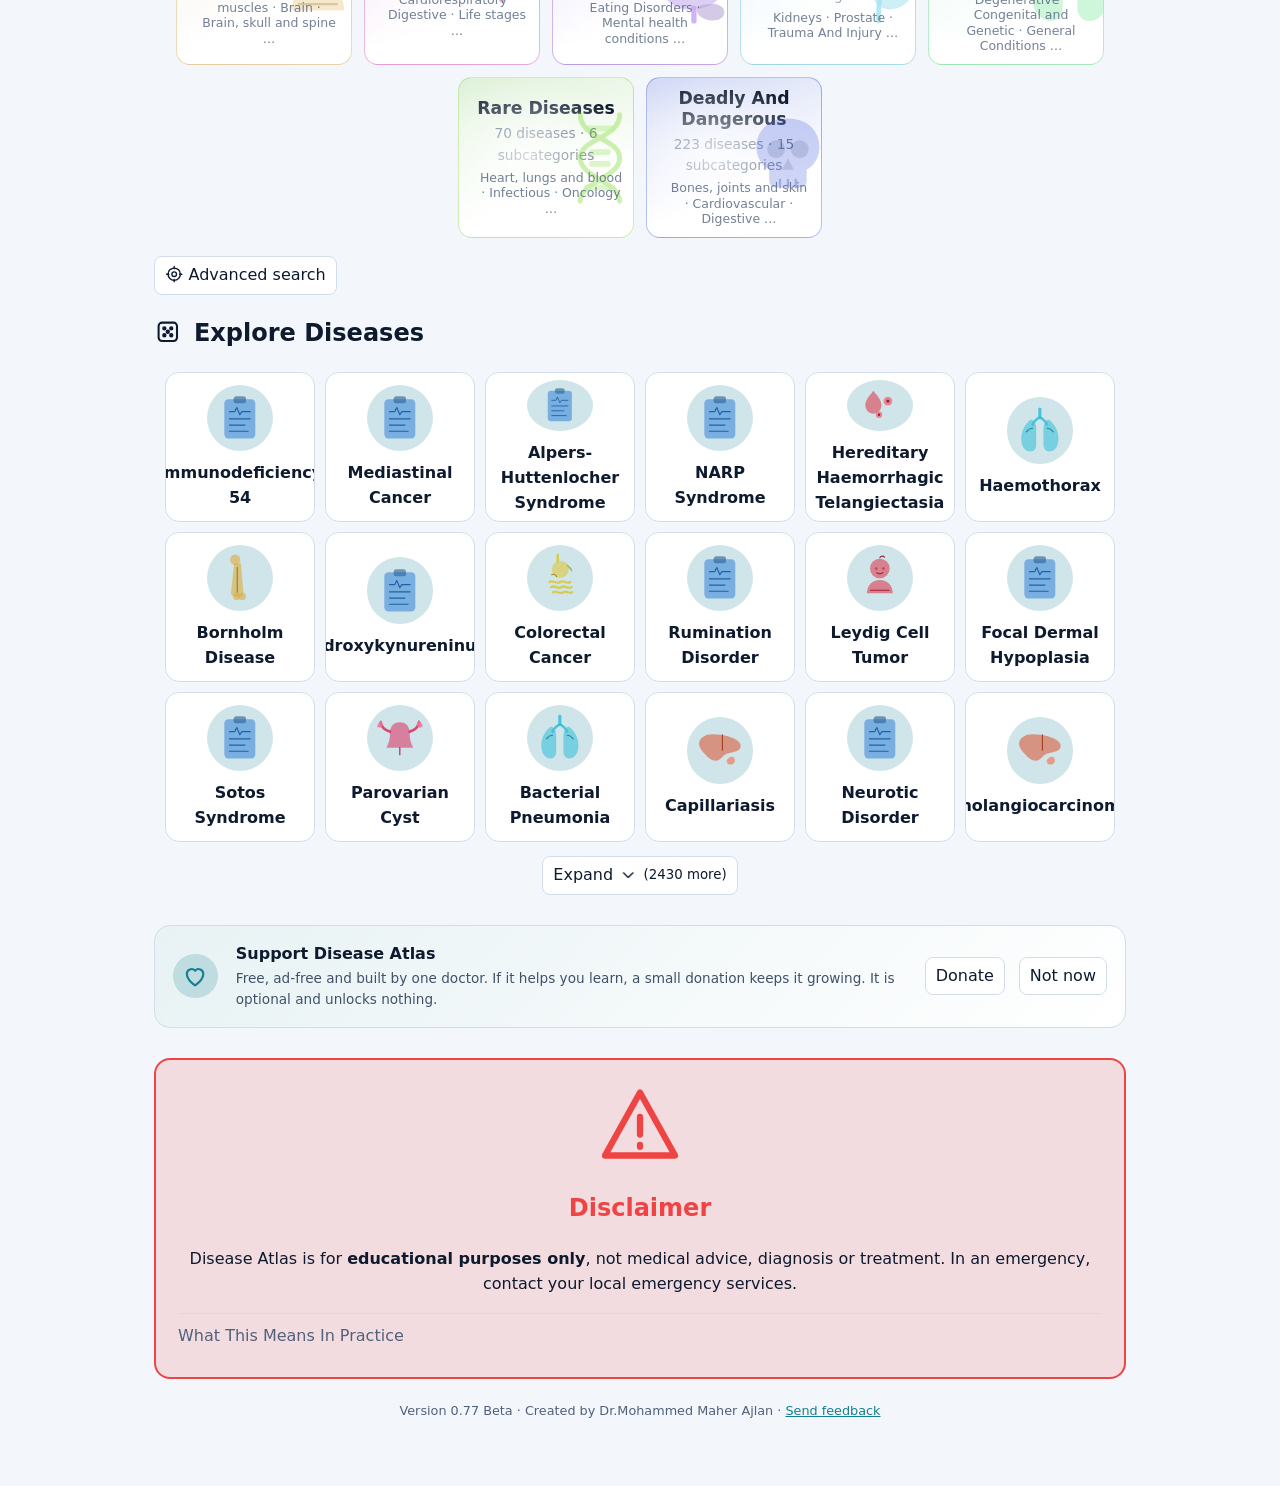
